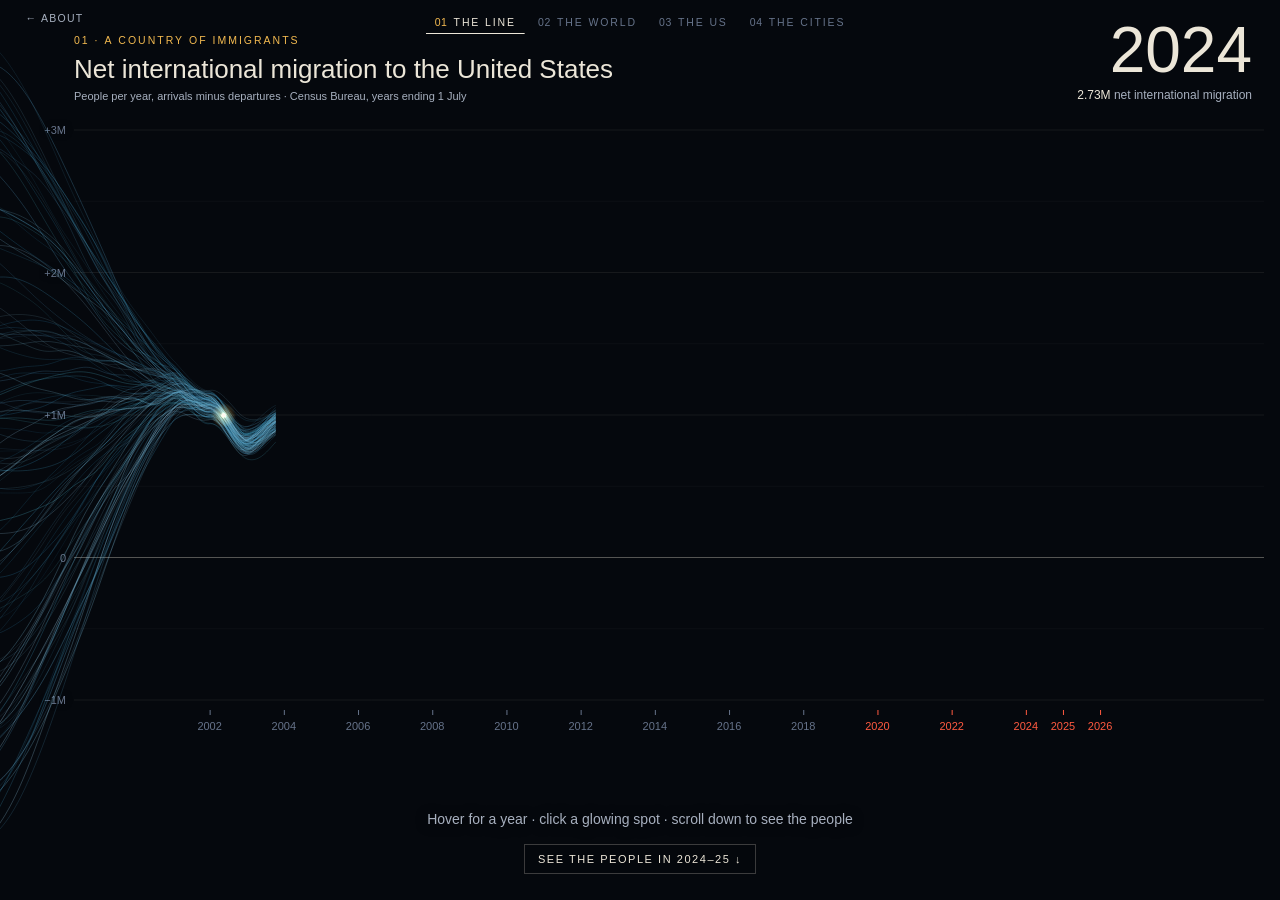
==== artifact.html @ 23a63b81 "Artifact: the US map zooms with the camera into and out of the cities Co-Authored-By: Claude Opus 5." ====
<!doctype html>
<html lang="en"><head><meta charset="utf-8"><meta name="viewport" content="width=device-width,initial-scale=1,viewport-fit=cover">
<title>Who Are We, at 250</title>
<style>
/* One film, then a world to explore. The census line grows in a fixed frame; its last two years become people; they land in their counties;
   visas carry them back to where they came from. One tone throughout: Boston at night. */
:root{color-scheme:dark;--bg:#05080d;--ink:#ece6d8;--ink2:#a7b0bf;--ink3:#66738a;--gold:#f2b950;--red:#ff5a40;--rule:#1c2533;--blue:#3d8fb3}
[hidden]{display:none!important}
html,body{margin:0;height:100%;background:var(--bg);color:var(--ink);overflow:hidden;font-family:'Century Gothic', CenturyGothic, AppleGothic, 'URW Gothic', sans-serif}
canvas{position:fixed;inset:0;width:100%;height:100%;display:block}
#gl{z-index:0}#ov{z-index:1;touch-action:none}#ln{z-index:2}#fx{z-index:3;pointer-events:none}
#gl,#ov{transition:opacity 1.2s}#ln{transition:opacity .9s}
.ui{position:fixed;z-index:5}
#nav{left:50%;transform:translateX(-50%);top:calc(10px + env(safe-area-inset-top,0px));display:flex;gap:4px}
#nav button{white-space:nowrap;font:500 10.5px 'Century Gothic', CenturyGothic, AppleGothic, 'URW Gothic', sans-serif;letter-spacing:.18em;text-transform:uppercase;padding:6px 9px;border:0;background:none;color:var(--ink3);cursor:pointer}
#cityw{position:fixed;inset:0;z-index:4;background:var(--bg)}#cityw iframe{position:absolute;inset:0;width:100%;height:100%;border:0;visibility:hidden;background:var(--bg)}#cityw iframe.on{visibility:visible}
#citysw{left:50%;transform:translateX(-50%);top:calc(42px + env(safe-area-inset-top,0px));display:flex;gap:2px;border:1px solid var(--rule);background:rgba(5,8,13,.7)}
#citysw button{white-space:nowrap;font:12px 'Century Gothic', CenturyGothic, AppleGothic, 'URW Gothic', sans-serif;padding:5px 14px;border:0;background:none;color:var(--ink3);cursor:pointer}#citysw button[aria-pressed=true]{color:var(--bg);background:var(--ink)}
#citysw button:focus-visible{outline:2px solid var(--ink);outline-offset:2px}
#nav button i{font-style:normal;color:var(--ink3);margin-right:6px;letter-spacing:.06em}#nav button[aria-current=step] i{color:var(--gold)}
#nav button[aria-current=step]{color:var(--ink);box-shadow:inset 0 -1px 0 var(--ink)}
#ctrl{left:28px;bottom:calc(22px + env(safe-area-inset-bottom,0px));display:flex;gap:8px}
button.b{font:500 11px 'Century Gothic', CenturyGothic, AppleGothic, 'URW Gothic', sans-serif;letter-spacing:.14em;text-transform:uppercase;padding:8px 13px;border:1px solid rgba(236,230,216,.24);background:rgba(5,8,13,.72);color:var(--ink);cursor:pointer}
button.b:focus-visible,#nav button:focus-visible,#years button:focus-visible{outline:2px solid var(--ink);outline-offset:2px}
#cap{left:50%;transform:translateX(-50%);bottom:calc(70px + env(safe-area-inset-bottom,0px));width:min(760px,calc(100% - 40px));text-align:center;font:400 14px/1.6 'Century Gothic', CenturyGothic, AppleGothic, 'URW Gothic', sans-serif;color:var(--ink2);transition:opacity .6s;pointer-events:none;text-shadow:0 1px 12px rgba(5,8,13,.95)}
#cap b{color:var(--ink);font-weight:500}
#note{left:50%;top:15%;transform:translateX(-50%);width:min(820px,calc(100% - 40px));text-align:center;font:400 italic clamp(26px,3.4vw,44px)/1.15 'Century Gothic', CenturyGothic, AppleGothic, 'URW Gothic', sans-serif;color:var(--gold);transition:opacity .9s;pointer-events:none;text-shadow:0 2px 20px rgba(5,8,13,.95)}
#head{left:28px;top:calc(66px + env(safe-area-inset-top,0px));max-width:440px;transition:opacity .6s;pointer-events:none}
#head .kick{font:500 10.5px 'Century Gothic', CenturyGothic, AppleGothic, 'URW Gothic', sans-serif;letter-spacing:.18em;text-transform:uppercase;color:var(--gold);margin-bottom:8px}
#head h1{font:400 28px/1.05 'Century Gothic', CenturyGothic, AppleGothic, 'URW Gothic', sans-serif;margin:0;letter-spacing:-.01em}
#head p{font:300 14px/1.5 'Century Gothic', CenturyGothic, AppleGothic, 'URW Gothic', sans-serif;color:var(--ink2);margin:6px 0 0}
#yrbox{right:28px;top:calc(18px + env(safe-area-inset-top,0px));text-align:right;pointer-events:none}
#yrbox .y{font:400 64px/1 'Century Gothic', CenturyGothic, AppleGothic, 'URW Gothic', sans-serif}
#yrbox .t{font:12px/1.6 'Century Gothic', CenturyGothic, AppleGothic, 'URW Gothic', sans-serif;color:var(--ink2);margin-top:4px}#yrbox .t b{color:var(--ink);font-weight:500}
#legend{left:0;right:0;bottom:calc(78px + env(safe-area-inset-bottom,0px));display:flex;flex-direction:column;align-items:center;gap:6px;pointer-events:none}
#legend .it{pointer-events:auto;cursor:pointer;background:none;border:0;color:inherit;padding:2px 4px}#legend .it.off{opacity:.28}#legend .it:focus-visible{outline:2px solid var(--ink);outline-offset:2px}#legend .it em{font:10.5px 'Century Gothic', CenturyGothic, AppleGothic, 'URW Gothic', sans-serif;color:var(--ink3);font-style:normal}
#legend h3{font:600 12px 'Century Gothic', CenturyGothic, AppleGothic, 'URW Gothic', sans-serif;letter-spacing:.14em;margin:0}
#legend .row{display:flex;gap:26px;align-items:flex-end;flex-wrap:wrap;justify-content:center}
#legend .it{display:flex;flex-direction:column;align-items:center;gap:4px;font:500 12.5px 'Century Gothic', CenturyGothic, AppleGothic, 'URW Gothic', sans-serif}
#legend canvas{position:static;width:52px;height:30px}
#legend.side{left:auto;right:26px;top:50%;bottom:auto;transform:translateY(-50%);width:auto;min-width:150px;align-items:stretch;gap:0;background:none;border:0;padding:0;pointer-events:auto;text-shadow:0 1px 8px rgba(5,8,13,.95);opacity:.72;transition:opacity .3s}
#legend.side:hover,#legend.side:focus-within{opacity:1}
#legend.side .it{flex-direction:row;align-items:center;gap:7px;padding:2px 0;font:11px 'Century Gothic', CenturyGothic, AppleGothic, 'URW Gothic', sans-serif;letter-spacing:.02em;text-align:left;white-space:nowrap;transition:opacity .2s}
#legend.side .it svg{flex:0 0 auto;width:18px}#legend.side .it i{width:5px;height:5px;border-radius:50%;flex:0 0 auto;margin:0 6.5px}
#legend.side .it em{font:10px 'Century Gothic', CenturyGothic, AppleGothic, 'URW Gothic', sans-serif;font-style:normal;color:var(--ink3);margin-left:1px}#legend.side .it.off{opacity:.28}#legend.side .it.off span{text-decoration:line-through;text-decoration-color:rgba(236,230,216,.4)}
#legend.side:hover .it:not(.hl){opacity:.45}#legend.side:hover .it.off:not(.hl){opacity:.2}
body.vcity #legend.side{opacity:.9}body.vcity #legend.side::before{content:"";position:absolute;inset:-26px -30px -26px -34px;z-index:-1;background:radial-gradient(closest-side,rgba(5,8,13,.82),rgba(5,8,13,.55) 60%,transparent);pointer-events:none}
#legend.side .u{display:flex;align-items:center;gap:7px;font:10px/1.4 'Century Gothic', CenturyGothic, AppleGothic, 'URW Gothic', sans-serif;color:var(--ink3);margin-top:6px;padding-top:6px;border-top:1px solid rgba(236,230,216,.1)}#legend.side .u i{width:2.5px;height:2.5px;border-radius:50%;background:var(--ink2);margin:0 7.75px;flex:0 0 auto}
#split{position:fixed;top:0;bottom:0;left:50%;width:0;z-index:4;pointer-events:none}
#split .sln{position:absolute;top:0;bottom:0;left:-.5px;width:1px;background:linear-gradient(transparent,rgba(236,230,216,.7) 60px,rgba(236,230,216,.7) calc(100% - 60px),transparent)}
#split .grip{position:absolute;top:calc(100% - 96px - env(safe-area-inset-bottom,0px));left:-90px;width:180px;height:24px;margin-top:0;border:0;background:none;color:var(--ink);cursor:ew-resize;pointer-events:auto;display:flex;align-items:center;text-shadow:0 1px 8px rgba(5,8,13,.95),0 0 3px rgba(5,8,13,.9);justify-content:center;gap:0;font:15px 'Century Gothic', CenturyGothic, AppleGothic, 'URW Gothic', sans-serif;touch-action:none;padding:0}
#split .grip:focus-visible{outline:2px solid var(--ink);outline-offset:3px}
#split .shit{position:absolute;top:0;bottom:0;left:-11px;width:22px;pointer-events:auto;cursor:ew-resize;touch-action:none}
#split .grip span{flex:1 1 0;min-width:0;white-space:nowrap;font:500 9.5px 'Century Gothic', CenturyGothic, AppleGothic, 'URW Gothic', sans-serif;letter-spacing:.14em;text-transform:uppercase}#split .grip .a{text-align:right;padding-right:7px}#split .grip .b{text-align:left;padding-left:7px;color:#ff7a62}#split .grip i{width:5px;height:5px;border-radius:50%;background:var(--ink);flex:0 0 auto}
#legend.side .wo{display:flex;gap:4px;margin-top:10px;pointer-events:auto}#legend .b2{font:10.5px 'Century Gothic', CenturyGothic, AppleGothic, 'URW Gothic', sans-serif;letter-spacing:.06em;padding:5px 9px;border:1px solid rgba(236,230,216,.3);background:rgba(5,8,13,.6);color:var(--ink);cursor:pointer;pointer-events:auto}#legend .b2.on{background:var(--ink);color:var(--bg)}#legend .b2.on[data-w="1"]{background:#ff5a40;border-color:#ff5a40}#legend .b2.back{margin-top:0;border:0;background:none;color:var(--ink2);padding:4px 12px 4px 0;text-align:left}#legend .b2.back:hover{color:var(--ink)}
#tip.nm{min-width:0;padding:4px 9px}#tip.nm b{font-size:13px;margin:0}
#selc{left:28px;top:calc(176px + env(safe-area-inset-top,0px));width:284px;background:radial-gradient(closest-side,rgba(5,8,13,.86),rgba(5,8,13,.72) 75%,rgba(5,8,13,.4));border:0;padding:14px 16px;text-shadow:0 1px 6px rgba(5,8,13,.9);font:12px/1.5 'Century Gothic', CenturyGothic, AppleGothic, 'URW Gothic', sans-serif}
#selc b{display:block;font:400 22px/1.1 'Century Gothic', CenturyGothic, AppleGothic, 'URW Gothic', sans-serif;margin:0 26px 8px 0}
#selc .r{display:flex;justify-content:space-between;gap:14px;font-size:11.5px;color:var(--ink2)}#selc .r i{display:inline-block;width:7px;height:7px;border-radius:50%;margin-right:7px}#selc .r.off{opacity:.3}
#selc .x{position:absolute;right:6px;top:8px;width:26px;height:26px;border:0;background:none;color:var(--ink2);cursor:pointer;font-size:13px}#selc .x:hover{color:var(--ink)}
#selc small{display:block;color:var(--ink3);font-size:10.5px;margin-top:5px}#selc .r span:first-child{padding-right:6px}
#selc .go{display:block;margin-top:10px;width:100%;text-align:left;font:12px 'Century Gothic', CenturyGothic, AppleGothic, 'URW Gothic', sans-serif;color:var(--ink);background:none;border:1px solid rgba(236,230,216,.3);padding:7px 10px;cursor:pointer}#selc .go:hover{border-color:var(--ink)}
#legend small{font:10.5px 'Century Gothic', CenturyGothic, AppleGothic, 'URW Gothic', sans-serif;color:var(--ink3)}
#years{left:28px;right:28px;bottom:calc(16px + env(safe-area-inset-bottom,0px));display:flex;align-items:center;gap:10px}
#years .sl{flex:1;position:relative;padding:0 2px}
#yrng{width:100%;-webkit-appearance:none;appearance:none;background:transparent;height:20px;margin:0;cursor:pointer;display:block}
#yrng::-webkit-slider-runnable-track{height:1px;background:rgba(236,230,216,.32)}#yrng::-moz-range-track{height:1px;background:rgba(236,230,216,.32)}
#yrng::-webkit-slider-thumb{-webkit-appearance:none;width:7px;height:7px;border-radius:50%;background:var(--ink);margin-top:-3px;box-shadow:none}#yrng::-moz-range-thumb{width:7px;height:7px;border-radius:50%;background:var(--ink);border:0}
#evc::-webkit-scrollbar,#evc ::-webkit-scrollbar{width:9px;height:9px;background:transparent}#evc::-webkit-scrollbar-track,#evc ::-webkit-scrollbar-track,#evc::-webkit-scrollbar-corner,#evc ::-webkit-scrollbar-corner{background:transparent}
#evc::-webkit-scrollbar-thumb,#evc ::-webkit-scrollbar-thumb{background:radial-gradient(circle,#ece6d8 0 2.4px,transparent 2.9px) center/9px 9px no-repeat;border:0}#evc::-webkit-scrollbar-button,#evc ::-webkit-scrollbar-button{display:none}
@supports not selector(::-webkit-scrollbar){#evc,#evc *{scrollbar-width:thin;scrollbar-color:rgba(236,230,216,.7) transparent}}
#yrng:focus-visible{outline:2px solid var(--ink);outline-offset:4px}
#years .tk{display:flex;justify-content:space-between;padding:0 6px;font:10.5px 'Century Gothic', CenturyGothic, AppleGothic, 'URW Gothic', sans-serif;color:var(--ink3)}#years .tk span{width:0;display:flex;justify-content:center;white-space:nowrap}#years .tk span.on{color:var(--ink)}
#years button{flex:1;font:11px 'Century Gothic', CenturyGothic, AppleGothic, 'URW Gothic', sans-serif;color:var(--ink3);background:none;border:0;padding:5px 0;cursor:pointer}
#years button[aria-pressed=true]{color:var(--ink)}
#years button.play{flex:0 0 auto;padding:5px 12px 5px 0;color:var(--ink);letter-spacing:.12em}
#hint{left:50%;transform:translateX(-50%);top:calc(46px + env(safe-area-inset-top,0px));font:13px 'Century Gothic', CenturyGothic, AppleGothic, 'URW Gothic', sans-serif;color:var(--ink2);background:rgba(5,8,13,.7);padding:6px 14px;border:1px solid var(--rule);cursor:pointer;transition:opacity .6s}
#back{left:28px;top:calc(18px + env(safe-area-inset-top,0px))}
#dive{left:50%;transform:translateX(-50%);bottom:calc(26px + env(safe-area-inset-bottom,0px));display:flex;gap:8px}
#tip{position:fixed;z-index:6;pointer-events:none;background:rgba(5,8,13,.94);border:1px solid var(--rule);padding:10px 12px;font:12px/1.5 'Century Gothic', CenturyGothic, AppleGothic, 'URW Gothic', sans-serif;min-width:180px}
#tip b{font:400 18px 'Century Gothic', CenturyGothic, AppleGothic, 'URW Gothic', sans-serif;display:block;margin-bottom:4px}
#tip .r{display:flex;justify-content:space-between;gap:14px;font:11px 'Century Gothic', CenturyGothic, AppleGothic, 'URW Gothic', sans-serif;color:var(--ink2)}#tip .r i{display:inline-block;width:8px;height:8px;margin-right:6px}
#evc{position:fixed;inset:0;z-index:7;display:flex;align-items:center;justify-content:center;background:rgba(5,8,13,.84);opacity:0;transition:opacity .35s;padding:40px 24px;box-sizing:border-box;overflow:auto}
#evc.on{opacity:1}
#evc .card{display:grid;grid-template-columns:256px minmax(0,440px);gap:36px;align-items:start;max-width:780px;margin:auto}#evc .card.np{grid-template-columns:minmax(0,520px)}
#evc figure{margin:0}#evc figure img{display:block;width:256px;height:336px;object-fit:cover;background:#0c121c}
#evc figcaption{font:10.5px/1.55 'Century Gothic', CenturyGothic, AppleGothic, 'URW Gothic', sans-serif;color:var(--ink3);margin-top:8px}#evc figcaption a{color:var(--ink3);text-decoration:underline;text-underline-offset:2px}
#evc .close{position:fixed;right:18px;top:14px;font:500 10.5px 'Century Gothic', CenturyGothic, AppleGothic, 'URW Gothic', sans-serif;letter-spacing:.16em;color:var(--ink2);background:none;border:0;padding:6px 4px;cursor:pointer}
#evc .when{font:500 10.5px 'Century Gothic', CenturyGothic, AppleGothic, 'URW Gothic', sans-serif;letter-spacing:.16em;text-transform:uppercase;color:var(--gold)}
#evc h2{font:400 38px/1.05 'Century Gothic', CenturyGothic, AppleGothic, 'URW Gothic', sans-serif;margin:10px 0 6px;letter-spacing:-.01em}
#evc .sub{font:300 14px/1.4 'Century Gothic', CenturyGothic, AppleGothic, 'URW Gothic', sans-serif;color:var(--ink2);margin:0 0 16px}
#evc blockquote{margin:0 0 10px;padding-left:14px;border-left:2px solid var(--gold);font:300 15px/1.55 'Century Gothic', CenturyGothic, AppleGothic, 'URW Gothic', sans-serif;color:#e4ded0;max-height:calc(1.55em*8);overflow:auto}
#evc blockquote.more{-webkit-mask-image:linear-gradient(#000 calc(100% - 2.6em),transparent);mask-image:linear-gradient(#000 calc(100% - 2.6em),transparent)}
#evc .mini canvas{-webkit-mask-image:radial-gradient(closest-side,#000 82%,transparent);mask-image:radial-gradient(closest-side,#000 82%,transparent)}
#evc figure img.diagram{object-fit:contain;background:#0b1118}
#evc .what{font:300 14px/1.5 'Century Gothic', CenturyGothic, AppleGothic, 'URW Gothic', sans-serif;color:#d9d3c6;margin:0 0 10px}
#evc small{display:block;font:10.5px/1.5 'Century Gothic', CenturyGothic, AppleGothic, 'URW Gothic', sans-serif;color:var(--ink3)}#evc small a{color:var(--ink2)}
#evc .nums{display:flex;gap:18px;align-items:flex-end;margin-top:18px;padding-top:14px;border-top:1px solid var(--rule)}
#evc .m{display:flex;gap:16px;flex-wrap:wrap}#evc .m div{font:10.5px 'Century Gothic', CenturyGothic, AppleGothic, 'URW Gothic', sans-serif;color:var(--ink3)}#evc .m b{display:block;font:400 22px 'Century Gothic', CenturyGothic, AppleGothic, 'URW Gothic', sans-serif;color:var(--ink);margin-top:3px}#evc .m b.dn{color:#ff5a40}
#evc .lab{font:10.5px 'Century Gothic', CenturyGothic, AppleGothic, 'URW Gothic', sans-serif;color:var(--ink3);margin-top:6px}
#evc .mini{margin-left:auto;flex:0 0 auto;text-align:right}#evc .mini canvas{display:block;position:static;width:132px;height:84px}#evc .mini span{display:block;font:9.5px 'Century Gothic', CenturyGothic, AppleGothic, 'URW Gothic', sans-serif;color:var(--ink3);margin-top:3px}
@media (max-width:760px){#split .grip{top:58%}body.sel #head{display:none}#evc{background:rgba(5,8,13,.95)}}
@media (max-width:760px){#legend.side{left:auto;right:12px;width:auto;top:auto;transform:none;bottom:calc(58px + env(safe-area-inset-bottom,0px))}#legend.side{opacity:.85}#legend.side .it{font-size:10.5px;padding:1px 0}#legend.side .it{padding:5px 0}#legend .b2{min-height:30px}#legend.side .dots{grid-template-columns:auto;margin-top:2px}#legend.side .it i{margin:0 7px 0 7px}#legend .b2{padding:4px 7px;font-size:10px}body.sel #yrbox{display:none}#selc{top:calc(76px + env(safe-area-inset-top,0px));left:12px;right:12px;width:auto;padding:10px 12px}#selc b{font-size:18px;margin-bottom:6px}#selc .rows{display:block}#selc .rows .r:first-child{grid-column:1/-1}#selc .rows.st{display:block}}
@media (max-width:760px){#nav button{letter-spacing:.08em;padding:6px 6px}#nav button i{display:none}body.vline #yrbox{display:none}body.vline #back{top:auto;bottom:calc(20px + env(safe-area-inset-bottom,0px))}#head{display:block;left:12px;top:calc(44px + env(safe-area-inset-top,0px));max-width:52%}#head p{display:none}#head .kick{font-size:9px;margin-bottom:3px}#hint{font-size:11.5px;padding:5px 10px;top:calc(40px + env(safe-area-inset-top,0px));white-space:nowrap}#yrbox{top:calc(76px + env(safe-area-inset-top,0px))}#yrbox .t{font-size:10.5px}#back{top:calc(76px + env(safe-area-inset-top,0px));padding:6px 9px;font-size:10px}#legend canvas{display:none}#legend .it{font-size:11px}#legend .row{gap:4px 10px;padding:0 12px}#legend small{padding:0 16px;text-align:center}#years{left:12px;right:12px}#years button{font-size:10px}#cap{font-size:12px}#evc{align-items:flex-start;padding:56px 16px 24px}#evc .card{grid-template-columns:1fr;gap:18px}#evc figure img{width:100%;height:190px}#evc h2{font-size:28px}#evc blockquote{font-size:13.5px;max-height:none}#evc .nums{flex-wrap:wrap}#evc h2{font-size:24px}#evc p{font-size:14px}#evc blockquote{max-height:none}#evc blockquote.more{-webkit-mask-image:none;mask-image:none}#yrbox .y{font-size:40px}#head h1{font-size:15px}#legend .row{gap:12px}}
</style></head><body>
<canvas id="gl" aria-hidden="true"></canvas>
<canvas id="ov" aria-label="A globe of visas issued by the United States: one dot is 50 visas, coloured by type, gathered in each country; hairline arcs show where they fly; red marks removals"></canvas>
<canvas id="ln" aria-label="Net international migration to the United States, years ending 1 July 2011–2025, and the published projections for 2026, drawn as a bundle of hairlines"></canvas>
<canvas id="fx" aria-hidden="true"></canvas>
<nav class="ui" id="nav" aria-label="Views"><button type="button" data-c="line"><i>01</i>The line</button><button type="button" data-c="world"><i>02</i>The world</button><button type="button" data-c="us"><i>03</i>The US</button><button type="button" data-c="city"><i>04</i>The cities</button></nav>
<div class="ui" id="head" hidden><div class="kick" id="hkick"></div><h1 id="htitle">Who comes</h1><p id="hsub">Visas issued by the United States, by country and type</p></div>
<div class="ui" id="yrbox" hidden><div class="y" id="yr"></div><div class="t" id="tot"></div></div>
<div id="split" hidden><div class="sln"></div><div class="shit" id="shit"></div><button type="button" class="grip" id="grip" aria-label="Drag to compare with and without people from abroad"><span class="a">with</span><i></i><span class="b">without</span></button></div>
<div class="ui" id="legend" hidden></div>
<div class="ui" id="selc" hidden role="region" aria-label="Selected country"></div>
<div class="ui" id="years" role="group" aria-label="Year" hidden></div>
<button type="button" class="ui" id="hint" hidden>Click the United States to see where immigrants land</button>
<button type="button" class="ui b" id="back" hidden>↺ Play the film</button>
<div class="ui" id="dive" hidden><button type="button" class="b" id="divb">See the people in 2024–25 ↓</button><button type="button" class="b" id="land" hidden>Where they land →</button></div>
<div class="ui" id="cap" aria-live="polite"></div>
<div class="ui" id="note" aria-live="polite"></div>
<div class="ui" id="ctrl" hidden><button type="button" class="b" id="pp">Pause</button><button type="button" class="b" id="next">Next →</button></div>
<div id="tip" hidden></div>
<div class="ui" id="evc" hidden role="dialog" aria-label="Event"></div>
<script>
/* built by artifact/build_data.py; sources at the top of that file */
window.D = {"years":["2011","2012","2013","2014","2015","2016","2017","2018","2019","2020","2021","2022","2023","2024","2025"],"nim":[795295,858736,849728,945635,1060115,1065017,948392,719871,568639,19892,376026,1672112,2264137,2734468,1262202],"counties":[[-86.646,32.532,[16,0,19,19,23,7,-3,2,-14,0,15,41,102,135,66]],[-87.746,30.659,[192,273,240,141,165,211,104,118,63,13,104,592,904,1228,404]],[-85.405,31.87,[-5,-11,-8,5,13,13,9,8,6,0,0,46,32,124,66]],[-87.127,33.016,[12,19,20,14,14,11,7,8,7,0,1,4,6,39,23]],[-86.566,33.977,[-8,8,49,43,15,32,0,4,-4,1,9,27,33,87,-12]],[-85.717,32.102,[19,8,18,6,1,8,10,14,1,0,1,15,15,22,7]],[-86.682,31.752,[2,6,8,22,28,44,23,21,19,0,5,11,6,33,14]],[-85.828,33.771,[39,81,68,84,77,98,31,50,-1,0,12,51,79,155,37]],[-85.394,32.916,[28,34,29,32,21,18,18,19,16,2,22,155,237,294,49]],[-85.654,34.07,[0,8,10,0,0,3,2,2,2,0,7,14,36,42,26]],[-86.727,32.854,[27,-6,11,20,32,45,14,30,6,1,20,73,117,245,137]],[-88.249,31.991,[-1,0,-1,-2,-1,-6,-5,-5,-5,0,1,2,5,-2,-3]],[-87.819,31.686,[3,6,6,-1,-2,-1,-1,-1,-1,0,0,3,0,8,3]],[-85.864,33.27,[3,-1,0,-1,-3,-1,-1,-1,-1,0,-1,-3,4,1,-2]],[-85.516,33.672,[0,-1,-4,-4,-6,-3,-2,-2,-3,0,0,1,11,6,-5]],[-85.99,31.402,[86,222,117,61,96,119,93,86,54,1,26,136,184,348,84]],[-87.801,34.703,[31,13,10,9,59,86,50,53,47,2,10,61,60,227,124]],[-86.989,31.431,[0,0,2,0,2,1,0,1,0,0,0,1,5,17,4]],[-86.243,32.931,[0,-3,4,4,13,14,12,13,10,0,-1,-1,-1,-3,-3]],[-86.449,31.244,[7,0,0,0,-2,-4,-2,-2,-2,0,1,3,6,52,0]],[-86.32,31.73,[15,15,2,-1,3,10,8,7,2,1,6,27,15,44,34]],[-86.869,34.132,[29,22,37,42,41,41,9,14,2,0,-6,38,53,165,48]],[-85.609,31.431,[68,178,111,68,123,160,29,15,3,0,12,51,59,117,13]],[-87.114,32.334,[-5,1,-4,-2,4,15,12,11,11,1,10,52,70,118,81]],[-85.804,34.461,[86,59,68,38,33,88,66,85,34,4,35,168,171,534,210]],[-86.143,32.597,[43,72,81,40,50,49,26,25,24,0,16,49,60,122,13]],[-87.168,31.122,[4,-3,7,2,3,4,3,6,-1,0,0,4,14,12,-9]],[-86.034,34.048,[38,25,4,26,51,82,41,48,36,0,19,112,123,262,72]],[-87.764,33.716,[-3,-1,0,4,6,6,4,3,1,0,0,0,-2,-3,-4]],[-87.843,34.442,[68,91,114,52,34,100,82,97,66,1,33,109,176,437,141]],[-85.821,31.092,[-10,-7,-2,-3,-4,-4,-4,-4,-4,0,6,30,33,129,42]],[-87.964,32.844,[0,0,0,0,1,1,1,1,1,0,0,0,0,0,-1]],[-87.623,32.753,[9,-1,-1,-2,-3,0,2,2,2,0,1,1,0,0,0]],[-85.24,31.517,[17,0,8,1,2,1,-2,0,-2,0,0,0,0,60,27]],[-85.296,31.158,[43,55,42,35,35,50,28,32,15,0,21,167,203,421,132]],[-85.98,34.764,[35,72,53,14,2,-4,-6,-6,-9,0,12,43,55,73,28]],[-86.897,33.553,[830,726,807,570,720,844,446,502,337,23,266,1318,2132,4231,1802]],[-88.087,33.787,[2,1,4,0,1,-1,0,0,0,0,0,-1,0,0,-2]],[-87.651,34.904,[49,54,25,31,57,106,55,60,40,1,32,66,90,143,53]],[-87.322,34.53,[3,2,-1,-2,-1,-5,-6,-6,-7,0,0,0,21,25,3]],[-85.353,32.604,[521,868,652,513,538,596,392,393,299,20,183,775,1084,1673,844]],[-86.981,34.81,[83,66,76,50,44,85,35,40,15,2,19,179,269,353,65]],[-86.651,32.148,[3,0,0,-1,-1,-1,0,0,0,0,0,9,1,5,1]],[-85.693,32.387,[-8,9,9,11,6,4,4,2,2,0,1,36,19,44,26]],[-86.551,34.764,[553,681,504,449,577,647,398,483,178,9,213,1084,1477,2398,1153]],[-87.791,32.248,[13,18,16,3,5,13,8,8,3,0,0,21,21,55,28]],[-87.882,34.138,[13,18,10,1,6,15,13,14,11,0,12,4,11,42,12]],[-86.322,34.31,[170,150,110,20,63,112,69,89,26,4,46,399,543,974,267]],[-88.197,30.685,[646,709,620,501,613,591,377,413,242,11,125,505,572,944,320]],[-87.383,31.58,[-3,-1,-1,-1,-1,0,0,0,0,0,0,1,3,9,4]],[-86.204,32.203,[390,641,492,389,494,634,361,344,291,9,130,632,1202,1784,864]],[-86.846,34.454,[139,85,20,83,118,226,54,91,17,1,18,165,479,725,232]],[-87.294,32.639,[2,7,0,2,5,0,-1,0,-1,0,0,1,9,17,15]],[-88.097,33.297,[-1,0,5,6,11,28,12,18,3,0,3,16,7,44,7]],[-85.942,31.799,[100,131,115,125,106,173,107,103,95,2,26,78,69,155,93]],[-85.464,33.296,[-4,-7,-4,-8,-4,-2,-2,-1,-3,0,1,13,18,29,2]],[-85.187,32.29,[2,123,65,40,61,-2,-7,-16,-29,12,6,43,44,131,26]],[-86.311,33.719,[46,47,41,23,43,47,50,50,47,0,8,23,30,64,11]],[-86.661,33.267,[339,226,253,164,181,368,204,235,135,8,137,422,754,1081,464]],[-88.2,32.597,[21,42,44,31,50,40,34,33,29,0,6,22,7,12,2]],[-86.176,33.369,[34,41,43,33,50,44,52,71,18,0,15,33,47,126,41]],[-85.8,32.863,[13,12,3,-6,-2,1,-5,-2,-7,0,4,32,63,72,22]],[-87.523,33.29,[273,331,417,320,403,421,224,246,165,4,129,359,639,1176,663]],[-87.301,33.792,[27,42,33,18,7,18,5,7,-1,1,18,53,98,166,65]],[-88.212,31.409,[20,26,17,23,17,4,3,2,2,0,1,0,1,0,-1]],[-87.305,31.99,[0,0,0,0,0,0,7,7,6,0,4,2,0,28,5]],[-87.365,34.155,[-2,0,1,5,2,1,-1,0,-1,0,8,18,40,47,13]],[-109.49,35.385,[31,52,90,78,73,50,41,33,32,0,23,56,97,99,88]],[-109.775,31.84,[302,532,364,309,488,224,128,65,115,8,122,229,311,240,68]],[-111.774,35.83,[159,180,282,328,161,267,148,75,101,-4,99,299,348,582,326]],[-110.812,33.79,[27,32,31,39,34,28,19,9,14,1,9,-3,6,38,-23]],[-109.878,32.932,[4,14,45,61,91,49,44,35,51,0,-1,0,55,54,33]],[-109.242,33.239,[26,17,21,22,19,11,12,10,10,0,6,31,34,41,31]],[-114.039,33.728,[50,38,49,81,119,88,76,58,80,1,12,79,111,120,70]],[-112.499,33.345,[11929,10444,12495,14856,12903,14692,9690,5844,7754,134,5515,19134,28220,42778,22132]],[-113.75,35.718,[5,-90,-53,-72,-80,7,-54,-106,-68,2,33,123,148,195,-79]],[-110.321,35.391,[42,43,69,97,86,89,66,54,75,0,11,41,84,164,96]],[-111.784,32.128,[2537,2511,2919,3334,3245,3136,2205,1391,2008,64,1162,3393,4746,5716,3239]],[-111.366,32.919,[1193,1125,1295,1407,1156,883,558,332,506,14,340,1760,2591,3982,1158]],[-110.845,31.526,[68,-2,32,126,269,125,98,71,182,4,164,333,376,455,167]],[-112.577,34.631,[231,110,87,77,59,113,50,-5,38,1,74,185,367,518,75]],[-113.911,32.774,[500,667,854,1124,1518,932,581,314,720,24,447,1016,2253,5761,838]],[-91.377,34.29,[25,20,9,-1,-2,3,4,5,4,0,1,4,5,7,-3]],[-91.772,33.191,[2,-5,-5,-2,-5,-3,-4,-5,-4,0,-1,-2,0,10,4]],[-92.33,36.28,[2,-10,1,20,19,18,-4,-5,-5,0,-1,-4,-4,-3,-26]],[-94.256,36.338,[841,970,566,809,715,874,606,287,370,34,329,1508,1343,2906,1591]],[-93.079,36.304,[0,3,-9,4,2,10,0,-6,-7,0,4,-3,9,13,-4]],[-92.169,33.467,[0,-4,1,-5,-1,-2,-1,-4,-4,0,-1,3,41,8,-9]],[-92.514,33.56,[0,0,0,0,0,0,0,0,-1,0,0,0,-1,0,0]],[-93.541,36.337,[18,29,38,55,36,65,54,34,39,0,41,72,33,102,4]],[-91.297,33.267,[19,19,12,19,9,-1,-1,-1,-1,0,0,-1,-1,-2,-6]],[-93.176,34.053,[23,13,18,15,17,32,23,9,27,0,4,8,-6,-2,-12]],[-90.419,36.367,[0,-1,-2,-1,0,-1,0,0,0,0,0,-2,3,6,3]],[-92.009,35.594,[-5,-2,-5,-2,5,-2,-4,-4,-4,0,-1,-3,-3,15,1]],[-92.189,33.893,[1,0,0,2,1,2,0,-1,-1,0,0,1,1,3,3]],[-93.233,33.223,[43,51,34,40,27,10,6,5,5,0,6,27,16,14,2]],[-92.689,35.266,[10,2,2,1,3,1,9,3,14,0,11,28,17,16,1]],[-90.631,35.828,[162,173,119,168,179,220,144,66,95,4,35,85,64,382,167]],[-94.236,35.583,[-9,37,54,76,92,51,36,25,13,2,63,174,82,139,90]],[-90.305,35.198,[9,9,-5,11,13,25,14,5,7,0,11,41,42,93,19]],[-90.764,35.286,[0,0,0,0,6,8,6,4,4,0,3,30,38,155,142]],[-92.654,33.968,[9,3,5,1,2,-4,-2,-3,-2,0,-1,-1,-3,-1,-2]],[-91.244,33.829,[1,4,25,6,18,12,17,8,22,1,12,9,-2,1,-7]],[-91.723,33.587,[25,9,12,1,-2,-2,-1,-1,-1,0,-1,13,15,32,13]],[-92.337,35.147,[113,160,70,126,139,197,157,82,117,3,76,212,261,331,116]],[-93.888,35.509,[3,5,5,3,4,11,13,16,2,0,1,0,-1,-2,-10]],[-91.819,36.381,[-1,-2,-1,6,11,12,7,3,4,1,3,-1,-2,-1,-3]],[-93.147,34.579,[13,-6,11,9,58,51,17,-13,13,2,40,121,99,219,52]],[-92.423,34.286,[24,5,1,1,-2,-4,-3,-3,-3,0,2,7,2,16,4]],[-90.566,36.121,[14,33,21,17,3,-7,-9,-11,-11,0,-3,12,23,22,-1]],[-93.664,33.736,[-15,-17,-3,-14,0,-7,-4,-10,1,0,2,19,46,73,14]],[-92.944,34.315,[7,3,16,3,6,8,8,4,12,0,4,-1,-3,15,-11]],[-93.991,34.083,[12,7,21,6,5,0,-1,-6,5,0,2,19,14,43,10]],[-91.56,35.737,[79,18,40,2,13,9,11,-1,15,0,2,51,83,33,-1]],[-91.914,36.095,[6,14,7,12,8,3,1,0,1,0,-1,-2,-3,-2,-8]],[-91.223,35.596,[0,4,3,2,-1,-2,-2,-2,-2,0,0,7,7,11,10]],[-91.93,34.277,[19,29,24,25,39,60,41,22,35,2,24,95,56,135,56]],[-93.466,35.573,[63,43,35,19,30,21,15,-3,19,0,11,28,29,85,28]],[-93.612,33.241,[4,0,5,6,3,5,7,3,14,0,7,29,0,0,0]],[-91.101,36.041,[5,1,3,3,5,6,2,-1,0,0,3,9,5,6,4]],[-90.78,34.78,[0,1,1,0,0,3,6,1,14,1,6,11,0,1,-1]],[-91.742,33.956,[3,-2,-3,-7,8,4,9,0,25,0,2,2,-1,-2,-5]],[-94.236,33.702,[-2,-2,-4,-3,-2,-2,-4,-4,-4,0,0,-2,1,-1,-1]],[-93.721,35.219,[0,21,40,37,37,20,9,2,8,0,1,2,1,15,-5]],[-91.894,34.755,[134,164,105,126,117,40,12,-14,0,1,15,54,70,102,2]],[-93.724,36.013,[6,6,4,17,17,10,9,7,8,0,3,13,11,75,1]],[-92.679,36.267,[5,8,1,3,16,22,10,1,2,0,0,-2,2,6,5]],[-93.902,33.306,[-1,-7,-20,-2,-12,-12,-19,-21,-21,0,-5,-26,24,11,-38]],[-90.052,35.767,[18,2,16,5,7,0,4,-7,6,0,5,24,28,128,84]],[-91.203,34.68,[-1,0,0,0,0,0,0,0,0,0,-1,0,1,16,8]],[-93.664,34.546,[-3,-1,5,13,11,8,2,0,-2,0,0,-1,0,10,1]],[-93.305,33.667,[0,0,0,-2,-2,-4,-3,-3,-3,0,0,-2,-3,0,-2]],[-93.216,35.911,[0,1,0,1,1,0,-1,-1,-1,0,0,0,-1,-1,-3]],[-92.878,33.591,[-1,15,10,9,4,4,2,0,1,0,0,0,7,15,-3]],[-92.927,34.946,[2,3,1,1,2,0,0,0,0,0,1,7,5,7,2]],[-90.856,34.424,[0,-2,1,0,0,-3,-3,-3,-3,0,0,30,32,64,57]],[-93.659,34.158,[4,1,8,3,4,4,3,0,8,0,0,5,3,31,10]],[-90.681,35.569,[36,25,16,8,1,-1,0,0,2,0,8,42,3,14,-6]],[-94.231,34.491,[5,7,8,14,13,7,1,-1,-1,0,2,13,12,6,-5]],[-93.027,35.457,[51,67,55,73,99,63,32,5,11,0,19,58,108,126,25]],[-91.554,34.831,[0,0,0,0,0,-1,-1,-1,-1,0,0,-1,3,9,8]],[-92.313,34.77,[755,975,738,883,894,740,460,149,357,17,169,1046,1215,2941,1246]],[-91.028,36.341,[-3,-7,-8,-5,-2,7,34,23,24,0,25,33,18,8,2]],[-90.752,35.023,[23,46,22,25,30,23,23,9,19,0,24,42,39,59,53]],[-92.674,34.649,[69,113,46,78,48,39,33,-1,52,1,14,164,198,690,210]],[-94.064,34.859,[5,-3,-3,-3,-4,1,-1,-1,-1,0,0,1,1,3,-1]],[-92.696,35.896,[2,5,0,4,3,5,3,1,4,0,1,1,-1,2,1]],[-94.275,35.197,[235,202,76,95,119,108,11,-35,-28,4,69,271,162,633,180]],[-94.243,33.995,[59,-8,12,-9,-5,-25,-25,-33,-18,1,5,9,44,60,-6]],[-91.471,36.173,[4,9,3,6,8,2,3,2,3,0,1,0,3,5,-2]],[-92.14,35.857,[-3,-6,-7,-8,-3,-1,-1,-1,-1,0,-2,-6,-5,-5,-11]],[-92.598,33.168,[14,-11,-3,-11,3,8,16,6,10,0,6,63,36,79,33]],[-92.516,35.583,[-1,-4,0,3,15,17,16,10,14,0,2,10,5,16,-2]],[-94.217,35.978,[913,696,292,547,682,868,612,383,378,17,248,1475,1204,3030,1363]],[-91.753,35.255,[100,80,62,66,40,42,37,3,12,2,24,54,20,105,11]],[-91.245,35.193,[0,0,0,0,0,0,0,0,0,0,0,0,0,0,0]],[-93.408,34.998,[60,6,25,14,16,25,52,75,2,2,19,35,42,108,28]],[-121.912,37.647,[9005,9063,10138,11475,13960,12664,11302,8351,5545,160,4233,15793,20121,19919,10373]],[-119.798,38.622,[0,1,2,1,2,2,2,1,0,0,0,1,2,5,1]],[-120.654,38.444,[13,5,22,28,37,29,27,17,14,0,8,37,41,32,24]],[-121.603,39.665,[79,137,219,316,257,218,166,89,32,1,64,272,386,625,329]],[-120.554,38.191,[13,8,23,31,41,25,12,6,3,0,8,22,45,23,4]],[-122.238,39.178,[-32,-34,-22,-14,-12,-5,-28,-46,-49,0,6,34,63,87,-46]],[-121.952,37.919,[3007,2705,3426,4027,5125,4854,4312,3138,1877,130,1676,7368,9735,9415,4331]],[-123.981,41.75,[4,16,-6,-1,9,44,34,22,17,0,11,3,-3,-3,-20]],[-120.534,38.786,[91,115,126,116,201,207,161,102,44,0,86,259,337,400,167]],[-119.655,36.761,[454,512,916,1273,1778,1925,1237,506,-59,4,559,4450,8354,9987,861]],[-122.402,39.603,[-24,-26,-26,-28,-11,-15,-24,-30,-46,0,10,44,100,148,17]],[-123.926,40.707,[72,59,52,19,46,68,59,35,8,0,40,141,140,135,35]],[-115.355,33.041,[-124,-80,169,300,516,700,207,-38,-131,6,54,974,1461,1811,-173]],[-117.404,36.562,[3,6,10,8,20,4,9,8,4,0,2,6,13,25,11]],[-118.73,35.347,[534,701,1046,971,1197,1162,466,-143,-496,-17,322,2651,4261,5062,628]],[-119.816,36.072,[-27,263,121,128,225,140,-7,-158,-129,3,1,228,497,811,205]],[-122.745,39.108,[-27,-25,-18,-18,-3,22,-11,-28,-33,0,14,85,165,191,36]],[-120.621,40.715,[25,18,8,15,11,6,9,8,6,0,4,40,48,81,51]],[-118.262,34.196,[32340,26618,31818,35319,41539,36989,30417,19529,8911,158,12108,62305,83416,92259,29325]],[-119.75,37.21,[-87,-80,43,-61,2,-55,-149,-206,-250,0,-26,234,545,870,-33]],[-122.746,38.051,[679,641,634,600,751,741,692,519,321,3,388,1474,1725,1902,738]],[-119.912,37.574,[4,10,19,14,14,24,15,9,6,0,5,56,48,70,36]],[-123.443,39.432,[17,-30,14,4,0,50,22,-13,-38,0,47,191,337,303,80]],[-120.723,37.195,[39,-79,34,75,179,253,-11,-201,-299,3,116,989,1536,1754,145]],[-120.718,41.593,[8,8,12,12,10,-1,-1,-4,-4,0,3,13,32,64,25]],[-118.875,37.916,[7,19,33,38,108,84,77,57,39,1,19,91,123,31,11]],[-121.316,36.24,[8,292,345,534,890,980,275,-252,-412,10,250,1573,1907,2678,521]],[-122.326,38.507,[189,190,154,148,160,166,97,23,-71,0,41,393,525,575,46]],[-120.771,39.298,[10,15,4,30,32,30,16,6,-10,0,2,55,111,156,39]],[-117.777,33.676,[7924,7106,9349,10878,12679,11759,9531,5959,2765,78,3836,16522,21406,23385,9161]],[-120.723,39.062,[333,241,302,419,432,430,344,160,45,2,218,1150,1875,1630,749]],[-120.824,39.992,[8,10,-2,1,3,12,6,3,1,0,2,19,24,46,19]],[-116.002,33.73,[888,723,1535,2002,2956,2565,1261,-82,-1216,27,640,6208,9574,12565,810]],[-121.344,38.45,[3672,3301,4195,4777,5686,5471,4850,3375,1959,178,2425,11193,16161,14962,7583]],[-121.086,36.612,[-33,-39,-50,-36,0,9,-42,-61,-80,0,-12,31,120,186,-20]],[-116.182,34.857,[599,1397,1387,1673,2654,2379,1215,-24,-882,11,605,6885,10521,11937,1222]],[-116.776,33.024,[8863,14054,13571,14072,16772,13468,9188,4645,2756,163,2717,13358,17945,17665,6132]],[-123.032,37.727,[6222,6154,6659,6895,7437,6164,5572,4162,2684,84,2040,7837,9643,9164,4667]],[-121.272,37.935,[711,563,997,1121,1777,2006,1470,793,292,35,678,4111,6430,7870,2735]],[-120.449,35.388,[34,61,168,226,226,172,50,-38,-104,0,77,384,588,685,86]],[-122.372,37.415,[3484,3541,4264,4849,5733,4999,4459,3292,2142,101,1715,7632,10102,10320,4737]],[-120.038,34.537,[668,845,1016,1183,1533,1428,897,413,140,21,439,1835,2363,2670,688]],[-121.69,37.222,[14050,13528,16181,19198,22035,20226,17978,13244,8703,191,6704,26026,32817,32054,18658]],[-122.008,37.012,[88,13,241,294,376,388,229,75,-67,4,94,493,694,663,71]],[-122.044,40.761,[157,135,227,213,331,268,233,188,118,1,95,273,326,365,205]],[-120.522,39.577,[1,1,-1,0,0,0,-1,-1,-1,0,0,2,0,8,0]],[-122.533,41.588,[15,15,12,18,21,15,11,6,0,0,7,23,39,51,19]],[-121.94,38.267,[748,1146,955,885,931,818,592,268,88,0,318,1886,2736,2698,790]],[-122.926,38.525,[83,123,385,605,627,705,363,83,-112,5,228,1285,2141,2202,474]],[-121.003,37.562,[544,256,544,527,761,854,518,156,-116,6,321,1901,2955,3153,724]],[-121.704,39.036,[275,265,209,260,289,269,188,79,23,2,91,428,833,1023,284]],[-122.232,40.126,[25,-16,-16,-27,-25,-20,-28,-38,-48,0,-11,23,118,182,-35]],[-123.115,40.648,[0,0,-2,-2,-2,0,1,2,1,0,-2,-5,-3,0,-1]],[-118.781,36.229,[-417,-417,-159,42,234,514,26,-276,-446,0,46,969,1512,2086,-208]],[-119.965,38.021,[43,38,52,55,34,29,22,16,13,0,7,25,29,44,9]],[-119.133,34.359,[443,512,1000,1228,1383,1086,436,-175,-446,0,259,1977,2818,3446,604]],[-121.903,38.68,[815,806,1068,1151,1473,1351,1198,865,550,15,512,1725,2088,2034,1304]],[-121.344,39.27,[46,151,123,108,131,87,26,-27,-9,2,22,172,187,251,44]],[-104.332,39.874,[1308,650,611,614,1036,770,868,1260,330,36,480,2508,4586,8050,1593]],[-105.788,37.568,[13,0,-1,1,2,4,3,12,-12,0,10,67,26,37,15]],[-104.332,39.645,[2850,2597,2382,2473,3095,2342,2005,2456,1013,87,970,5746,9801,13716,4621]],[-107.051,37.202,[10,7,12,6,7,3,8,11,3,0,2,8,8,25,11]],[-102.544,37.31,[1,1,1,0,1,1,3,3,2,0,1,7,10,12,12]],[-103.078,37.932,[19,13,11,0,1,2,1,1,0,0,0,0,-1,-1,-2]],[-105.398,40.095,[1072,862,780,1017,1264,1053,845,1038,336,23,334,1225,1789,2415,1064]],[-105.051,39.954,[128,111,98,105,142,108,92,110,42,1,58,173,339,545,302]],[-106.3,38.735,[23,16,3,0,18,11,10,10,2,0,4,11,24,17,1]],[-102.602,38.836,[17,1,2,5,7,4,4,4,3,0,4,10,12,2,-1]],[-105.671,39.689,[27,23,22,23,25,15,14,18,10,0,3,2,5,1,-1]],[-106.176,37.213,[12,5,1,3,2,2,4,4,1,0,0,-1,-1,-1,-4]],[-105.429,37.278,[17,8,9,8,9,4,9,13,8,0,-1,0,0,0,-2]],[-103.773,38.306,[34,15,0,-2,9,11,11,21,-6,0,-1,-1,-1,5,3]],[-105.374,38.102,[0,0,0,0,0,0,0,0,0,0,0,2,2,1,1]],[-107.865,38.861,[32,14,5,4,-3,-9,-9,-9,-13,0,8,12,11,53,6]],[-104.881,39.762,[2702,1963,1782,1934,2607,1855,1652,2220,673,49,703,4340,8456,13332,2871]],[-108.506,37.734,[0,0,0,0,0,0,0,0,0,0,0,0,0,0,-1]],[-104.926,39.325,[468,586,536,568,849,705,558,675,226,19,248,787,1239,1483,935]],[-106.695,39.627,[278,64,56,62,140,109,156,211,77,5,38,198,395,430,27]],[-104.114,39.315,[9,0,0,26,47,19,11,15,8,0,4,6,7,3,-3]],[-104.527,38.827,[1061,2866,1692,1550,2187,1132,548,407,2,-16,57,1247,2351,3097,1037]],[-105.425,38.455,[102,65,-5,8,1,10,3,4,-4,0,7,18,4,24,-2]],[-107.91,39.599,[135,23,-13,11,14,-15,40,98,-3,3,47,300,442,586,89]],[-105.529,39.861,[2,2,0,0,0,0,0,0,0,1,8,28,4,0,0]],[-106.111,40.113,[23,1,4,6,23,13,12,17,7,0,9,68,76,91,47]],[-107.057,38.67,[11,-8,-1,-1,7,5,8,9,5,0,1,25,39,97,8]],[-107.384,37.812,[0,0,0,0,0,0,0,0,0,0,0,0,0,0,0]],[-104.96,37.688,[20,3,0,0,1,3,2,4,0,0,-1,-1,-2,3,-2]],[-106.329,40.663,[0,0,0,1,0,0,1,1,1,0,0,0,0,10,1]],[-105.245,39.58,[732,630,447,552,748,607,606,795,253,11,225,995,1916,3354,1156]],[-102.757,38.388,[0,0,0,0,0,0,1,1,1,0,0,1,2,2,2]],[-102.603,39.305,[18,8,3,-2,2,4,5,9,4,0,0,31,22,37,23]],[-106.35,39.205,[1,-4,0,-6,-8,-1,4,9,1,0,1,47,14,38,-2]],[-107.84,37.287,[31,20,15,7,10,18,9,19,1,0,10,40,20,108,-11]],[-105.487,40.658,[549,554,506,473,658,525,456,577,192,3,179,698,866,1409,564]],[-104.044,37.319,[17,7,11,18,19,25,29,30,17,0,4,19,27,32,25]],[-103.508,38.994,[7,7,0,1,2,3,4,5,4,0,2,6,0,0,-2]],[-103.09,40.728,[-10,-8,23,18,24,0,-3,0,-5,0,7,27,21,58,39]],[-108.461,39.02,[89,-6,-4,-36,6,17,26,59,-11,1,30,103,156,239,-38]],[-107.003,37.549,[0,0,0,0,0,0,0,0,0,0,0,0,0,0,0]],[-108.217,40.611,[23,10,5,-1,3,1,4,8,-1,1,0,34,29,46,-14]],[-108.596,37.338,[26,6,-12,-11,-7,-2,-5,-5,-5,0,16,58,68,55,41]],[-108.266,38.408,[69,3,-1,-8,-4,-11,-6,6,-14,1,24,112,142,234,39]],[-103.812,40.263,[168,61,72,85,132,122,139,181,97,2,94,404,409,260,55]],[-103.721,37.884,[6,3,-3,-2,3,2,3,8,-1,0,2,-2,7,20,9]],[-107.788,38.155,[-1,2,1,1,3,2,0,0,0,0,1,10,13,10,9]],[-105.718,39.119,[1,11,10,5,-2,5,4,6,2,0,2,12,18,14,6]],[-102.345,40.595,[42,11,7,-1,11,25,48,62,39,0,10,37,20,26,17]],[-106.916,39.218,[68,47,88,88,110,117,97,113,61,1,18,65,94,135,5]],[-102.392,37.958,[18,12,13,15,11,5,4,10,3,0,12,29,70,65,34]],[-104.485,38.163,[103,63,47,47,81,21,25,52,-11,0,27,121,265,360,113]],[-108.201,39.973,[18,20,5,1,5,5,10,14,10,0,7,26,49,132,8]],[-106.453,37.486,[8,-7,-12,-3,-3,0,2,8,-1,0,1,-2,-3,-2,-6]],[-106.988,40.484,[29,66,77,86,73,54,41,49,23,0,10,98,167,183,57]],[-106.235,38.032,[19,3,5,6,6,7,7,7,4,0,0,2,1,3,0]],[-107.67,37.781,[0,0,0,0,0,0,0,0,0,0,0,0,0,-1,-3]],[-108.427,38.009,[38,17,11,27,36,30,30,43,17,0,4,16,18,24,10]],[-102.355,40.872,[3,1,1,2,0,0,0,0,0,0,0,0,3,3,3]],[-106.138,39.621,[183,134,59,107,119,105,106,125,49,1,13,477,317,430,128]],[-105.187,38.87,[-6,-6,-6,-6,2,2,-2,-1,-5,0,5,19,58,40,25]],[-103.21,39.966,[5,1,1,1,0,0,-1,-1,-1,0,1,7,10,12,4]],[-104.384,40.556,[408,184,130,270,382,284,296,443,109,9,179,1074,1392,1849,371]],[-102.422,40.001,[57,9,24,26,13,17,41,61,33,1,40,124,108,105,63]],[-73.367,41.227,[4689,5554,3792,6133,5193,4716,4850,6002,4225,0,0,0,0,0,0]],[-72.733,41.806,[3784,4533,3266,5392,5098,4446,4511,5936,2678,0,0,0,0,0,0]],[-73.235,41.792,[125,176,198,316,357,282,266,324,217,0,0,0,0,0,0]],[-72.523,41.433,[318,324,220,358,323,292,261,329,187,0,0,0,0,0,0]],[-72.9,41.35,[2880,3766,2722,4516,4024,3480,3482,4586,2185,0,0,0,0,0,0]],[-72.109,41.473,[844,1180,638,827,811,585,588,717,324,0,0,0,0,0,0]],[-72.341,41.858,[295,373,287,527,521,445,411,472,371,0,0,0,0,0,0]],[-71.991,41.825,[254,305,208,317,399,378,410,583,103,0,0,0,0,0,0]],[-72.576,41.817,[0,0,0,0,0,0,0,0,0,137,1697,5872,7252,8117,4741]],[-73.209,41.185,[0,0,0,0,0,0,0,0,0,37,902,3769,4261,5064,2361]],[-72.494,41.42,[0,0,0,0,0,0,0,0,0,3,130,465,578,777,379]],[-73.088,41.519,[0,0,0,0,0,0,0,0,0,22,516,2061,2529,3236,1532]],[-71.973,41.842,[0,0,0,0,0,0,0,0,0,0,27,113,155,154,101]],[-73.221,41.855,[0,0,0,0,0,0,0,0,0,0,70,301,277,610,289]],[-72.837,41.29,[0,0,0,0,0,0,0,0,0,70,1001,3073,4152,6259,2736]],[-72.102,41.485,[0,0,0,0,0,0,0,0,0,16,339,846,1226,1421,642]],[-73.447,41.279,[0,0,0,0,0,0,0,0,0,124,1534,6359,7239,9818,4753]],[-75.503,39.097,[255,357,340,290,429,319,200,110,264,11,106,361,523,679,354]],[-75.644,39.576,[1168,801,1871,1445,1760,1355,1259,500,969,47,695,2030,3555,4521,2480]],[-75.337,38.673,[252,194,293,166,213,160,255,60,214,6,138,699,1244,1599,639]],[-77.017,38.904,[2666,3610,4980,5460,5298,3710,3855,3055,2751,52,1745,7513,7870,6307,3915]],[-82.357,29.676,[1251,976,1031,1193,1297,1454,1393,995,791,15,429,1887,2306,2157,1464]],[-82.302,30.324,[9,11,7,4,7,9,11,6,6,0,4,68,97,75,13]],[-85.534,30.159,[213,460,317,442,676,616,523,375,225,4,181,1400,1895,2004,1075]],[-82.167,29.952,[10,13,2,9,11,9,9,10,6,0,0,-7,5,32,22]],[-80.7,28.298,[921,1085,1027,1203,1232,1340,1300,1025,439,15,376,1991,2514,2425,1227]],[-80.477,26.194,[13791,12411,13155,14284,16963,20596,20955,15867,13198,383,6714,36340,44436,36211,24944]],[-85.198,30.389,[5,5,4,5,4,18,17,20,1,0,5,10,15,14,5]],[-82.004,26.906,[222,249,264,274,317,491,462,302,236,1,114,691,882,868,516]],[-82.596,28.85,[66,71,69,58,66,95,83,46,11,0,20,130,171,131,40]],[-81.865,29.987,[433,434,295,331,474,438,409,329,139,7,109,625,637,561,225]],[-81.401,26.119,[1901,1714,1912,1829,2497,3212,3200,2258,2041,53,890,5824,6820,6423,3432]],[-82.623,30.222,[37,26,29,16,54,60,62,53,24,0,45,229,297,139,84]],[-81.806,27.191,[171,115,77,89,221,228,182,126,114,0,39,173,253,387,135]],[-83.236,29.553,[6,2,2,-3,-2,-3,-2,-2,-2,0,0,5,8,19,-3]],[-81.648,30.335,[2655,3253,2940,3114,3831,4501,4270,3088,2289,86,1351,9314,11202,9257,4753]],[-87.32,30.53,[403,1316,780,723,926,794,579,175,322,11,164,1302,1530,1499,545]],[-81.286,29.475,[221,171,191,115,180,272,280,239,85,2,58,414,518,344,117]],[-84.815,29.678,[5,9,7,16,13,8,7,5,5,0,0,14,16,49,15]],[-84.613,30.579,[78,43,64,23,49,65,61,42,34,1,22,119,216,302,139]],[-82.796,29.723,[10,7,6,2,7,7,7,7,3,0,17,88,124,89,60]],[-81.191,26.955,[72,36,17,15,25,30,33,24,18,1,6,78,71,87,35]],[-85.272,29.859,[2,6,7,6,7,3,3,5,-1,0,2,28,32,6,-2]],[-82.951,30.498,[12,11,7,6,9,17,21,15,11,0,3,14,-2,1,0]],[-81.822,27.493,[121,83,44,-14,19,32,28,41,-16,1,15,70,125,187,63]],[-81.152,26.54,[218,148,174,184,415,629,485,377,332,4,96,804,966,946,458]],[-82.526,28.556,[152,109,117,247,300,356,347,391,55,3,75,520,610,538,305]],[-81.342,27.341,[216,209,218,385,467,491,488,421,234,6,65,458,503,566,334]],[-82.38,27.893,[6736,6850,6780,7513,9452,11543,11801,10226,5781,274,3311,20994,22862,21054,13621]],[-85.816,30.862,[8,4,1,-2,0,4,8,11,-2,0,0,3,3,4,-4]],[-80.575,27.701,[233,217,260,269,325,319,277,155,140,6,124,664,753,613,280]],[-85.209,30.789,[21,15,36,47,39,44,38,31,21,0,13,65,80,62,-2]],[-83.922,30.397,[1,-3,-1,1,7,36,38,31,30,0,10,53,19,28,6]],[-83.179,29.99,[16,1,7,29,52,60,59,87,-2,0,0,12,17,59,43]],[-81.712,28.764,[616,549,678,659,864,1087,1101,1142,292,21,340,1713,2325,2669,1512]],[-81.984,26.563,[2583,2288,2294,2471,3426,4136,4196,3295,2324,84,1199,8665,11215,11463,5912]],[-84.278,30.459,[637,664,637,682,709,775,756,528,383,3,289,1290,1807,1658,1136]],[-82.831,29.272,[36,22,9,11,28,43,44,52,8,1,17,100,122,116,42]],[-84.869,30.26,[-4,-1,-3,-2,1,-4,-4,-3,-7,0,0,0,19,15,0]],[-83.47,30.447,[6,4,11,12,32,52,54,41,29,0,15,73,-2,16,-2]],[-82.393,27.476,[1012,962,919,890,1330,1347,1266,866,607,14,445,2859,4074,4077,1793]],[-82.043,29.203,[473,445,471,515,509,758,761,857,88,14,191,1376,2263,2408,1330]],[-80.398,27.084,[245,128,135,181,202,190,166,141,12,2,103,633,824,1119,465]],[-80.504,25.616,[36343,35150,38264,39390,44052,50940,53735,40353,36756,740,15106,98977,101531,78261,54204]],[-81.023,25.586,[307,368,435,365,411,415,426,262,251,0,139,1329,1481,752,359]],[-81.765,30.606,[37,73,2,24,62,55,53,54,-6,-1,16,43,97,74,-35]],[-86.591,30.614,[211,906,512,504,707,604,405,135,147,21,136,1495,1848,1997,1094]],[-80.887,27.386,[63,60,38,43,95,114,105,66,56,1,35,85,136,193,95]],[-81.323,28.514,[9476,9300,9886,12161,14575,17253,18208,18132,7680,437,5211,28719,34819,30873,20230]],[-81.139,28.059,[3504,3644,3772,4871,5503,5936,6453,8082,1203,155,1608,9659,10799,10724,6503]],[-80.448,26.649,[7293,6996,8073,8449,10042,11898,12004,8969,7544,268,3772,22784,28817,22570,14302]],[-82.511,28.31,[842,731,697,797,994,1260,1257,1023,473,7,399,2339,2978,2817,1851]],[-82.798,27.905,[2148,2030,2242,2345,2496,2882,2818,1933,1306,27,797,4063,5068,4358,2636]],[-81.693,27.954,[2651,2419,2143,2533,2756,3109,3259,3795,517,88,826,5142,7229,6277,3722]],[-81.732,29.594,[7,14,14,16,24,26,24,28,-16,0,25,98,201,256,113]],[-81.4,29.89,[105,180,252,200,273,375,344,274,63,2,133,927,1201,768,460]],[-80.444,27.38,[654,630,660,819,972,1086,1040,786,508,12,263,2373,3353,2527,1353]],[-87.019,30.675,[56,332,151,103,212,155,68,-39,-12,8,-3,168,342,398,172]],[-82.424,27.225,[718,579,663,874,1086,1339,1321,853,709,0,290,2323,3100,2896,1288]],[-81.132,28.69,[1039,1054,1370,1704,1999,2406,2482,2406,859,37,774,3804,4475,3733,2540]],[-82.07,28.714,[24,3,10,-2,31,71,66,66,-24,2,32,155,191,200,16]],[-82.993,30.189,[40,28,10,2,9,13,14,11,0,0,4,115,203,226,85]],[-83.64,29.967,[17,17,16,20,9,10,12,11,2,0,24,80,107,120,96]],[-82.367,30.054,[14,12,17,9,6,7,5,5,0,0,1,0,6,20,-5]],[-81.162,29.058,[915,893,1088,1237,1303,1613,1702,1747,447,22,396,1748,2324,2354,1330]],[-84.359,30.091,[11,9,7,17,9,13,10,17,-3,0,2,7,35,16,2]],[-86.163,30.571,[47,39,46,18,49,42,33,5,6,0,4,272,454,542,115]],[-85.656,30.602,[1,7,4,8,9,23,26,16,17,0,10,51,26,34,15]],[-82.29,31.74,[-16,-7,-7,-8,7,14,8,7,6,0,2,43,58,140,52]],[-82.878,31.297,[-1,0,4,1,4,58,38,33,30,0,18,96,41,102,27]],[-82.451,31.55,[-2,2,8,3,-6,-4,-4,-4,-5,0,2,2,1,2,-2]],[-84.455,31.32,[2,2,3,-1,0,0,0,0,0,0,0,5,11,22,19]],[-83.255,33.059,[22,32,28,19,36,55,44,44,32,0,10,27,34,173,70]],[-83.498,34.352,[-3,2,2,4,23,21,5,4,5,0,0,4,39,66,-13]],[-83.712,33.992,[49,15,21,23,84,200,137,116,124,0,49,221,290,463,147]],[-84.838,34.241,[19,13,-3,-4,39,109,53,45,40,1,43,143,142,394,101]],[-83.147,31.741,[-3,-3,-3,0,4,21,9,8,7,0,4,5,19,36,17]],[-83.228,31.289,[6,35,28,13,34,6,3,4,1,0,0,1,-1,27,-5]],[-83.694,32.809,[124,207,235,172,208,213,142,121,125,0,49,155,347,609,232]],[-83.332,32.435,[10,10,18,7,11,14,12,11,10,0,2,-2,0,1,-1]],[-81.983,31.197,[-7,-11,-15,-9,-3,12,6,5,5,0,0,24,32,10,3]],[-83.582,30.823,[2,7,13,17,22,38,24,21,20,1,4,47,59,75,54]],[-81.439,32.018,[14,118,71,46,73,60,9,-19,2,4,-1,60,123,191,101]],[-81.742,32.394,[90,139,132,113,111,169,124,117,91,0,28,77,75,212,108]],[-82.0,33.06,[-4,-2,0,0,3,6,-2,-2,-6,0,1,3,5,-1,-3]],[-83.958,33.29,[1,0,0,1,3,5,-1,-2,-2,0,10,26,16,22,-4]],[-84.626,31.521,[1,8,6,-1,3,8,3,1,2,0,0,3,3,3,-1]],[-81.642,30.913,[-19,259,127,97,147,137,39,-16,18,-1,2,27,10,67,29]],[-82.071,32.404,[0,-3,11,7,15,11,1,1,-1,0,2,-2,-3,28,-4]],[-85.081,33.582,[62,98,177,96,124,141,105,101,60,0,36,253,384,648,245]],[-85.139,34.9,[22,31,28,9,13,27,8,1,2,0,-11,-2,25,71,19]],[-82.14,30.78,[-19,-8,7,79,101,137,64,65,50,0,5,1,-4,-6,-9]],[-81.085,31.98,[390,888,836,575,888,1018,640,532,412,23,238,1232,1981,3762,1561]],[-84.788,32.347,[92,514,252,182,261,126,35,-20,24,15,-17,30,41,58,48]],[-85.345,34.474,[7,2,5,6,7,8,9,6,6,0,9,44,46,65,38]],[-84.475,34.244,[91,97,92,113,342,488,321,274,276,7,169,754,1053,1915,884]],[-83.367,33.952,[238,330,458,330,512,585,355,308,257,2,162,612,740,1364,803]],[-84.993,31.62,[-1,-2,-2,-3,0,8,2,2,2,0,3,6,0,0,0]],[-84.413,33.552,[363,622,725,541,788,967,571,488,345,9,283,1190,1463,2301,915]],[-82.703,30.918,[3,9,14,15,13,24,13,10,12,0,2,4,37,37,26]],[-84.574,33.94,[1405,2085,2639,1720,2613,3878,2430,2005,1937,77,1256,5682,6290,9463,4965]],[-82.845,31.549,[22,43,34,1,18,2,4,0,0,0,20,114,159,251,60]],[-83.77,31.19,[7,34,38,21,39,47,2,-6,-18,2,60,279,422,581,368]],[-82.25,33.552,[153,335,226,203,327,375,159,69,107,13,66,281,397,701,443]],[-83.429,31.153,[5,2,2,-1,0,0,-1,-1,-1,0,23,65,94,96,58]],[-84.762,33.353,[17,77,143,105,251,285,203,186,120,6,107,235,428,649,341]],[-83.979,32.709,[4,7,17,12,16,-1,0,-1,-1,0,0,0,2,9,6]],[-83.757,31.92,[8,10,18,12,25,2,0,-1,-1,0,0,-3,0,79,23]],[-85.506,34.852,[7,0,-6,-5,-7,-3,-5,-5,-5,0,2,6,0,5,-3]],[-84.173,34.443,[-8,-4,3,6,30,30,7,4,3,0,1,52,37,86,44]],[-84.584,30.881,[-7,-11,-5,-4,-6,5,0,0,-3,0,4,11,25,52,16]],[-84.226,33.771,[3095,4346,4896,4071,4978,7051,4723,3943,3975,150,1754,6276,7548,11192,5775]],[-83.168,32.164,[-3,0,5,2,8,24,20,15,19,0,3,20,16,35,17]],[-83.807,32.152,[17,26,6,-4,-2,1,-1,-1,-1,0,5,49,40,101,38]],[-84.209,31.533,[61,106,114,74,96,90,56,55,40,1,14,94,133,276,124]],[-84.767,33.701,[101,115,157,101,129,181,112,90,93,1,75,293,350,589,217]],[-84.907,31.324,[2,1,0,3,5,6,1,1,0,0,0,0,-1,0,0]],[-82.897,30.714,[2,3,1,5,7,-1,-3,-3,-3,0,1,9,7,54,22]],[-81.343,32.362,[21,25,26,35,62,70,45,38,24,1,4,30,78,190,72]],[-82.842,34.116,[-5,-5,5,4,0,2,0,-2,-3,0,0,14,23,70,26]],[-82.3,32.591,[-2,-5,-6,0,2,2,-3,-4,-4,0,3,23,22,51,6]],[-81.89,32.153,[-9,-11,-5,-3,-1,-1,6,4,5,0,2,8,4,53,17]],[-84.317,34.867,[-5,-5,-12,1,2,-1,-3,-4,-4,0,-1,-3,-3,24,-9]],[-84.494,33.413,[121,192,213,178,222,331,201,162,165,1,139,359,363,534,323]],[-85.214,34.264,[50,99,106,118,178,260,171,153,139,3,69,247,223,387,113]],[-84.127,34.225,[170,222,311,367,624,1137,651,520,498,12,359,1266,1568,2091,1465]],[-83.228,34.375,[1,2,25,18,26,52,31,26,27,0,10,39,50,65,28]],[-84.468,33.79,[2488,3499,4076,3000,4270,6382,4008,3185,3149,135,1886,6116,6870,10889,6463]],[-84.455,34.691,[18,56,71,38,19,36,17,16,11,0,18,40,24,154,41]],[-82.607,33.227,[5,2,1,1,0,0,0,0,0,0,0,0,0,0,-2]],[-81.496,31.213,[49,121,147,115,71,113,72,61,46,0,51,182,293,586,127]],[-84.874,34.51,[22,19,48,24,33,97,54,37,37,3,45,91,129,271,40]],[-84.245,30.876,[-12,-16,5,17,52,43,7,3,2,0,2,67,47,190,59]],[-83.167,33.577,[9,17,25,20,21,60,44,39,39,0,11,30,40,28,0]],[-84.026,33.959,[1956,2877,3027,2284,3710,5621,3701,3254,2665,186,1907,9902,11889,18997,9700]],[-83.526,34.634,[-25,-12,11,8,48,99,121,106,101,3,42,115,135,368,118]],[-83.819,34.318,[-2,50,97,176,302,361,156,84,21,4,120,1141,1453,2746,876]],[-83.0,33.269,[1,4,9,6,4,11,7,7,5,0,0,2,2,5,-1]],[-85.22,33.795,[0,2,-1,1,-2,6,1,1,-6,0,-2,-1,9,14,8]],[-84.912,32.732,[4,18,9,2,4,14,6,-1,4,2,6,23,42,53,26]],[-82.963,34.349,[2,5,11,8,5,-1,-3,-4,-4,0,2,10,21,109,63]],[-85.138,33.291,[-1,-1,0,0,0,-2,-3,-3,-3,0,0,0,0,0,-2]],[-84.154,33.453,[180,205,185,178,200,179,127,135,16,1,71,388,585,981,455]],[-83.662,32.458,[158,460,396,288,436,234,98,35,60,-1,89,189,360,813,369]],[-83.277,31.604,[1,1,2,0,0,0,8,7,0,0,0,2,1,9,-2]],[-83.563,34.131,[18,-1,-4,31,40,62,42,36,30,0,35,223,231,385,117]],[-83.689,33.317,[4,3,6,0,2,1,1,1,1,0,2,21,7,30,17]],[-82.637,31.812,[-7,-2,-4,-4,8,14,9,7,6,0,2,12,21,60,1]],[-82.42,33.058,[-4,1,6,5,10,9,8,2,2,0,4,9,28,39,18]],[-81.972,32.795,[-8,-4,-6,-4,28,39,23,18,17,0,8,8,0,1,-4]],[-82.664,32.695,[0,0,0,-2,-2,-2,-2,-2,-2,0,0,5,1,1,0]],[-83.562,33.022,[8,9,0,-1,0,1,0,0,0,0,1,1,13,21,-1]],[-84.147,33.074,[5,12,32,28,28,37,22,20,20,0,2,6,12,13,7]],[-83.063,31.038,[4,31,9,7,11,19,15,10,14,2,22,73,32,68,53]],[-82.926,32.393,[6,12,4,11,18,26,8,8,7,1,26,72,55,253,196]],[-84.147,31.818,[6,24,28,19,19,29,9,10,5,0,4,29,54,74,57]],[-81.458,31.807,[104,866,362,342,464,279,85,1,5,12,-8,155,205,239,131]],[-82.448,33.792,[0,7,6,5,3,5,3,3,3,0,0,3,4,12,10]],[-81.743,31.75,[9,81,63,27,54,41,9,-10,7,2,-3,13,20,56,42]],[-83.269,30.833,[101,380,285,208,311,268,124,56,105,6,13,109,135,331,107]],[-83.999,34.568,[13,11,6,6,-1,-1,-4,-5,-10,1,48,87,24,78,44]],[-82.48,33.481,[-3,-9,-8,-8,-8,-13,-14,-16,-18,0,-6,-5,14,18,1]],[-81.372,31.486,[0,0,0,0,-1,5,3,3,3,0,1,3,5,-1,-1]],[-84.051,32.363,[20,19,4,5,7,8,1,0,0,0,0,14,27,64,24]],[-83.209,34.127,[15,17,30,16,30,13,5,3,5,0,6,7,53,92,50]],[-84.529,32.359,[20,21,-1,-3,4,17,13,18,-5,0,7,15,24,29,24]],[-84.667,33.029,[2,2,0,1,2,2,-1,-1,-2,0,0,0,0,22,9]],[-84.73,31.163,[1,4,0,0,0,0,0,0,0,0,0,-1,0,7,-1]],[-84.192,31.229,[-7,-1,3,6,28,26,16,13,11,0,-1,0,6,51,11]],[-83.922,33.019,[5,6,-3,8,-4,5,4,2,1,0,-1,8,12,60,34]],[-82.533,32.172,[-1,4,11,3,4,12,7,7,7,0,3,17,11,6,5]],[-83.499,33.599,[-2,-3,-1,-1,0,2,3,1,0,0,0,3,17,52,18]],[-84.738,34.797,[-3,1,10,4,70,39,9,3,0,0,8,13,21,154,40]],[-84.875,32.51,[272,1243,747,560,816,529,240,130,161,29,84,452,530,846,263]],[-83.851,33.553,[24,58,62,59,77,108,67,54,47,1,57,336,325,487,305]],[-83.438,33.834,[23,15,8,6,13,75,73,106,-2,1,18,61,57,81,58]],[-83.074,33.867,[8,20,5,2,5,-2,-1,1,0,0,6,4,23,45,11]],[-84.867,33.921,[40,107,90,54,64,136,93,93,32,5,60,418,549,751,441]],[-83.832,32.571,[8,31,26,19,32,25,4,0,-3,0,-1,7,37,109,36]],[-84.49,34.457,[16,15,16,-1,3,3,0,-1,-2,0,1,-4,36,55,18]],[-82.21,31.354,[2,10,0,-6,-8,-3,-4,-4,-5,0,-1,1,-1,-1,-6]],[-84.389,33.081,[0,3,2,0,3,3,2,2,2,0,2,4,6,16,9]],[-85.188,33.996,[42,47,62,16,-5,17,8,5,4,0,15,40,88,221,55]],[-83.482,32.239,[-2,-3,-4,-4,-2,-1,0,0,0,0,0,4,16,18,9]],[-83.372,33.321,[-2,0,2,6,11,4,1,-1,1,0,8,15,76,207,101]],[-85.005,31.863,[0,0,0,0,0,0,0,0,0,0,0,0,0,0,0]],[-83.405,34.884,[2,7,12,7,10,17,8,6,4,1,6,30,45,128,72]],[-84.752,31.763,[1,-1,0,0,0,0,0,0,0,0,0,3,1,11,2]],[-82.075,33.361,[190,692,465,301,456,373,227,143,123,5,41,195,369,632,274]],[-84.026,33.652,[27,73,126,38,88,43,20,7,-3,0,45,164,288,402,209]],[-84.323,32.263,[-1,0,0,0,15,19,12,12,12,0,0,0,1,0,0]],[-81.618,32.745,[3,3,4,3,3,2,1,1,1,0,0,0,1,21,10]],[-84.868,30.934,[0,-1,-1,0,0,0,0,0,0,0,1,2,4,7,7]],[-84.285,33.262,[22,34,21,8,9,4,-1,-7,-6,0,3,74,127,272,139]],[-83.291,34.554,[10,-8,4,-1,3,18,6,1,1,0,7,10,29,55,14]],[-84.835,32.073,[18,40,95,111,187,275,192,174,178,0,68,111,61,4,4]],[-84.204,32.042,[3,10,6,6,29,61,34,23,22,0,12,24,71,83,16]],[-84.53,32.705,[0,0,0,0,0,0,0,0,0,0,0,0,0,0,0]],[-82.875,33.559,[0,0,3,0,1,2,1,1,0,0,0,0,0,0,0]],[-82.059,32.044,[7,12,6,-1,49,86,75,92,36,0,6,1,31,54,-11]],[-84.251,32.555,[-1,0,1,0,0,0,-3,-2,-2,0,-1,9,7,12,11]],[-82.931,31.914,[0,36,39,15,67,89,55,49,50,0,19,32,16,-5,-8]],[-84.439,31.777,[0,0,0,0,0,0,0,0,0,0,0,1,3,1,0]],[-83.92,30.865,[8,14,24,40,31,29,12,6,8,0,-3,12,32,93,41]],[-83.526,31.457,[-4,2,3,1,11,27,16,11,-3,0,3,49,82,175,94]],[-82.331,32.118,[-9,-7,2,-8,-4,-1,-4,-1,-16,2,17,59,102,195,109]],[-83.732,34.903,[-1,3,2,2,6,12,8,7,7,0,7,5,4,22,11]],[-82.571,32.41,[0,3,5,7,9,15,6,4,3,0,0,0,0,0,-1]],[-85.028,33.034,[21,40,84,85,125,166,120,101,104,0,37,170,396,678,230]],[-83.62,31.725,[0,-5,-4,-4,0,1,0,0,0,0,0,0,15,25,11]],[-83.426,32.666,[5,2,1,12,17,30,20,14,16,0,0,0,0,0,-2]],[-83.989,34.833,[4,4,6,9,-5,-1,0,-2,0,0,7,28,14,44,28]],[-84.292,32.882,[0,-4,-4,-1,2,3,7,7,7,0,6,-4,-4,11,7]],[-85.305,34.736,[-5,-6,-11,9,33,67,36,26,30,0,7,17,27,81,-5]],[-83.732,33.784,[-6,34,56,49,37,62,18,8,7,1,25,122,177,346,148]],[-82.422,31.051,[4,15,25,5,-1,18,10,7,8,0,3,46,89,212,86]],[-82.688,33.419,[0,1,1,1,2,0,0,0,0,0,0,1,7,1,1]],[-82.798,32.972,[0,-1,0,0,2,7,3,1,1,0,0,3,19,34,29]],[-81.912,31.548,[-4,2,20,20,37,33,21,18,6,0,53,48,51,92,50]],[-84.554,32.047,[1,-2,0,0,1,1,-2,-2,-2,0,1,6,21,26,24]],[-82.734,32.105,[0,0,-1,0,0,0,0,0,0,0,0,0,0,0,-1]],[-83.743,34.644,[3,23,24,18,19,10,5,4,3,0,2,16,23,56,36]],[-84.969,34.802,[-87,-3,-14,-35,141,178,48,7,2,2,37,308,572,918,280]],[-83.438,31.963,[1,2,1,-1,1,2,1,1,1,0,0,-2,0,-1,-4]],[-82.748,33.779,[2,4,12,13,35,24,9,6,4,0,3,8,26,24,8]],[-83.176,32.804,[-2,0,-2,0,0,1,0,0,0,0,0,2,3,2,1]],[-83.85,31.552,[-5,-1,1,-1,2,7,4,3,2,0,1,-1,0,11,0]],[-116.244,43.451,[898,593,713,826,1312,1242,603,85,164,16,175,1711,1994,2284,779]],[-116.462,44.877,[0,0,0,1,1,2,1,0,0,0,2,1,5,4,4]],[-112.229,42.693,[99,105,175,209,419,378,242,106,97,1,31,243,184,213,96]],[-111.328,42.286,[1,1,3,1,2,7,3,1,3,0,2,17,11,8,0]],[-116.634,47.218,[3,1,2,1,7,2,6,3,3,0,0,1,0,9,8]],[-112.399,43.216,[-31,-22,9,24,55,56,27,9,12,1,9,20,50,45,-27]],[-113.955,43.394,[49,46,63,37,103,233,125,121,165,6,46,399,337,416,92]],[-115.715,43.987,[9,2,4,0,2,16,19,10,10,1,11,66,24,10,10]],[-116.627,48.325,[20,7,-1,5,41,23,9,-5,-2,0,11,111,88,53,30]],[-111.622,43.395,[39,-24,32,31,108,81,77,14,31,2,14,111,136,362,10]],[-116.525,48.773,[5,11,13,6,25,39,22,5,8,0,19,73,70,9,-3]],[-113.178,43.685,[-1,-3,-2,1,2,1,0,0,0,0,0,0,-1,2,0]],[-114.772,43.503,[-2,-3,-1,0,0,1,0,0,0,0,1,0,37,2,2]],[-116.709,43.626,[33,53,41,-36,79,184,42,-67,-33,10,55,840,1295,1766,423]],[-111.544,42.786,[7,14,14,4,5,15,9,11,15,0,6,4,0,30,15]],[-113.626,42.282,[0,44,32,-3,36,33,11,8,15,1,41,132,332,322,93]],[-112.355,44.29,[6,17,5,2,1,2,2,1,1,0,2,-1,5,3,0]],[-115.653,46.673,[4,2,2,2,7,6,7,4,3,0,2,7,2,1,0]],[-114.252,44.273,[2,2,2,1,1,2,0,0,0,0,3,0,5,5,2]],[-115.471,43.395,[71,261,158,137,224,152,64,-12,36,6,41,185,127,129,48]],[-111.823,42.174,[-2,-2,0,-8,-9,-8,-11,-10,-10,0,1,11,38,13,-5]],[-111.484,44.218,[-1,14,5,2,15,21,4,0,4,0,4,26,21,43,5]],[-116.399,44.061,[24,14,7,8,23,23,12,5,7,0,8,281,188,162,118]],[-114.821,42.973,[29,42,20,-9,-7,30,19,33,38,2,11,43,141,242,69]],[-115.467,45.85,[-1,0,2,4,12,9,7,2,2,0,1,16,9,18,10]],[-112.319,43.797,[3,9,11,5,11,24,8,0,5,1,5,56,90,80,4]],[-114.262,42.691,[25,80,128,14,58,185,105,121,94,5,75,189,349,295,22]],[-116.696,47.676,[30,5,-25,-33,-11,-55,-58,-75,-74,0,-37,30,11,-3,-139]],[-116.731,46.819,[118,69,143,136,281,339,211,76,91,4,51,388,225,172,126]],[-113.887,44.929,[2,1,2,1,-2,-3,-3,-3,-3,0,1,0,6,3,-1]],[-116.424,46.236,[-1,-2,0,5,11,11,6,3,4,0,0,4,0,0,0]],[-114.153,42.991,[-1,19,28,6,14,30,10,14,19,0,6,19,65,57,2]],[-111.657,43.789,[64,1,23,27,136,122,86,21,35,-2,20,418,396,408,186]],[-113.64,42.857,[40,82,79,-2,1,4,-24,-24,-19,1,27,39,155,57,-11]],[-116.761,46.334,[30,12,28,25,19,14,12,-4,1,0,5,75,11,22,-10]],[-112.52,42.184,[6,11,6,5,4,0,-1,-1,-1,0,0,0,0,0,0]],[-116.19,42.573,[2,4,25,-2,8,8,-1,-5,-3,0,2,8,48,68,17]],[-116.75,44.002,[-7,-4,-12,-23,-20,-26,-27,-28,-28,0,3,5,19,38,-15]],[-112.844,42.694,[6,36,37,15,6,-9,-14,-16,-15,0,10,29,91,65,19]],[-115.885,47.348,[5,3,0,10,19,13,7,1,2,0,0,1,7,11,9]],[-111.212,43.761,[8,49,35,9,30,53,25,15,20,0,-1,32,114,171,14]],[-114.666,42.352,[230,212,245,155,276,367,195,60,77,3,37,255,388,457,127]],[-115.618,44.856,[-3,-2,-7,-5,-5,-1,-4,-5,-5,0,-2,5,8,7,-5]],[-116.798,44.448,[-5,-4,-5,-5,-6,-8,-11,-11,-11,0,1,58,98,95,24]],[-91.195,39.986,[21,19,31,49,30,23,25,17,13,0,2,11,23,34,-1]],[-89.35,37.184,[2,1,2,0,0,-1,-1,-1,-1,0,0,0,0,0,0]],[-89.437,38.886,[20,10,10,9,9,8,10,7,7,0,3,8,13,5,3]],[-88.824,42.319,[-30,-57,-33,-3,19,-2,4,-14,-13,0,-3,15,80,185,-4]],[-90.75,39.962,[2,4,3,-1,5,6,9,8,3,0,2,0,0,0,-1]],[-89.528,41.401,[16,15,16,20,24,15,17,12,11,0,4,34,40,65,1]],[-90.666,39.164,[2,2,3,0,1,1,1,1,0,0,0,0,0,0,0]],[-89.924,42.071,[8,8,3,0,3,2,3,2,0,0,2,3,7,2,-2]],[-90.246,39.969,[33,42,39,45,44,62,74,80,38,0,26,83,168,169,98]],[-88.197,40.139,[2097,1839,1965,1882,2089,1837,2155,1683,1299,30,708,2273,3250,3549,2578]],[-89.28,39.546,[19,13,3,2,5,13,12,8,6,0,1,1,3,2,-8]],[-87.792,39.332,[1,-2,1,3,-1,-3,-2,-2,-3,0,0,-4,14,30,22]],[-88.482,38.747,[17,1,-2,-1,0,0,0,0,-1,0,0,0,0,-1,-1]],[-89.426,38.606,[4,-1,1,6,5,5,13,5,3,0,15,44,81,37,18]],[-88.221,39.514,[36,34,62,82,104,66,78,58,43,0,18,66,156,115,81]],[-87.645,41.894,[18949,15627,16511,16989,17539,14309,17706,12369,7659,249,6599,30861,60294,73648,27590]],[-87.761,39.003,[11,8,5,4,-2,-1,-1,-1,-1,0,0,1,2,8,-2]],[-88.241,39.273,[16,16,9,2,2,1,0,0,0,0,1,2,3,0,0]],[-88.769,41.895,[157,222,221,201,249,302,359,265,202,3,117,380,345,367,192]],[-88.902,40.181,[0,0,1,2,1,0,1,-1,-2,0,1,5,-3,-3,-3]],[-88.223,39.766,[27,21,6,-1,1,-1,-2,-2,-3,0,4,17,62,62,50]],[-88.086,41.852,[3101,2728,2564,2857,3114,2594,3213,2219,1481,93,1254,5853,8842,9113,4583]],[-87.747,39.679,[0,5,2,4,7,5,12,11,7,0,-1,3,6,14,13]],[-88.048,38.417,[1,1,0,0,0,1,2,1,0,0,1,3,3,1,1]],[-88.593,39.048,[13,5,20,24,16,30,40,31,20,0,7,39,74,73,12]],[-89.018,39.001,[24,19,0,6,2,3,8,4,3,0,3,1,12,8,2]],[-88.225,40.597,[1,1,1,1,2,1,1,1,0,0,9,33,51,59,37]],[-88.926,37.992,[19,16,23,9,0,5,7,6,5,0,2,4,12,16,13]],[-90.202,40.465,[-1,-2,-1,10,17,11,8,8,5,0,1,0,8,9,4]],[-88.228,37.769,[0,0,0,0,0,0,0,0,0,0,0,1,0,0,-1]],[-90.388,39.355,[7,6,1,1,2,1,1,1,1,0,0,0,0,2,2]],[-88.401,41.292,[0,-10,-6,1,6,15,26,17,10,0,18,42,85,82,32]],[-88.539,38.085,[0,1,0,1,0,6,6,5,4,0,0,0,-2,-1,-4]],[-91.169,40.401,[3,4,6,4,5,2,3,3,2,0,0,5,14,12,9]],[-88.266,37.518,[0,0,0,0,0,0,0,0,0,0,-1,-1,-1,-1,-2]],[-90.941,40.814,[-2,-1,2,1,2,2,2,2,1,0,0,1,1,0,0]],[-90.131,41.35,[3,-1,13,9,3,-7,-4,-2,-8,0,0,-1,8,24,-3]],[-87.834,40.749,[11,12,15,10,5,-1,-1,-2,-2,0,0,2,19,42,6]],[-89.381,37.786,[251,265,256,224,204,220,251,187,150,1,76,242,291,357,271]],[-88.151,39.005,[2,9,8,11,8,2,3,2,1,0,2,8,7,7,5]],[-88.924,38.301,[38,37,55,32,24,21,22,17,5,0,4,9,16,24,10]],[-90.361,39.08,[21,23,27,19,27,6,13,8,5,0,2,14,20,19,5]],[-90.211,42.362,[18,8,9,8,-7,-4,-4,-6,-6,0,1,9,6,12,1]],[-88.882,37.461,[0,0,-1,0,0,1,1,1,-1,0,0,6,8,8,5]],[-88.428,41.94,[488,137,196,527,451,150,272,95,-120,5,190,1400,3128,4372,860]],[-87.861,41.14,[116,81,60,66,68,30,20,8,11,0,42,163,291,418,92]],[-88.431,41.588,[114,104,105,171,131,115,140,100,61,1,61,297,448,558,291]],[-90.214,40.931,[68,57,85,105,96,93,104,87,72,0,46,174,225,154,120]],[-87.806,42.186,[1218,2054,1652,1702,2138,1498,1659,926,563,105,522,3339,5428,5384,2670]],[-88.886,41.343,[66,38,41,48,44,26,34,22,11,0,26,94,170,240,58]],[-87.73,38.719,[0,1,-2,2,6,3,3,3,0,0,2,3,8,12,6]],[-89.299,41.747,[4,4,2,7,7,6,0,-2,-3,0,3,23,34,37,22]],[-88.553,40.894,[20,28,12,36,40,7,11,7,6,0,11,26,48,39,4]],[-89.365,40.129,[18,19,8,12,15,17,19,13,10,0,4,12,13,23,12]],[-90.679,40.456,[36,48,90,82,93,93,127,99,79,0,12,43,41,50,38]],[-88.452,42.324,[238,141,206,156,107,55,108,41,-83,1,46,204,651,637,117]],[-88.845,40.495,[643,627,668,749,768,609,720,536,399,12,207,632,904,1125,669]],[-88.962,39.86,[75,76,65,74,54,47,58,37,31,0,52,183,216,242,143]],[-89.926,39.266,[10,7,10,5,3,7,8,4,3,0,2,23,18,34,19]],[-89.9,38.827,[149,162,107,82,67,84,116,81,53,1,42,166,251,464,115]],[-88.92,38.648,[7,11,11,27,26,17,19,14,13,0,2,5,12,26,-2]],[-89.342,41.031,[0,-1,3,2,1,1,1,1,1,0,0,4,5,1,1]],[-89.914,40.237,[2,3,0,0,0,0,0,0,0,0,1,4,2,5,4]],[-88.706,37.216,[1,6,3,2,-2,-1,0,0,0,0,0,-6,-4,-5,-8]],[-89.794,40.023,[-2,-3,-2,-2,-2,0,0,0,0,0,2,2,6,1,1]],[-90.742,41.206,[5,3,3,5,4,4,4,4,4,0,0,1,1,2,2]],[-90.179,38.278,[-3,-4,0,3,5,6,6,5,3,0,3,0,-1,-1,-7]],[-89.478,39.228,[5,0,2,1,1,0,0,0,0,0,1,5,8,-1,-2]],[-90.205,39.718,[30,29,34,36,47,52,58,44,39,0,4,11,26,12,-2]],[-88.626,39.637,[1,1,0,3,3,2,2,2,2,0,1,6,6,5,2]],[-89.32,42.042,[8,12,6,30,32,24,19,14,17,0,15,21,56,76,18]],[-89.767,40.786,[411,443,427,327,345,327,388,292,226,1,202,661,1009,1088,672]],[-89.369,38.084,[24,19,17,4,4,8,10,9,8,0,4,5,16,12,3]],[-88.592,40.009,[4,3,2,3,0,0,-1,-1,-1,0,0,1,4,22,17]],[-90.889,39.625,[1,0,0,0,-1,0,1,1,1,0,4,9,14,13,8]],[-88.542,37.417,[2,3,1,0,0,0,1,0,0,0,-1,-1,0,1,-1]],[-89.128,37.216,[2,2,3,3,2,4,6,5,3,0,0,-1,1,-1,-4]],[-89.298,41.199,[1,2,2,2,1,0,0,-1,-1,0,0,0,0,0,0]],[-89.821,38.057,[9,6,-1,5,9,18,20,17,14,1,21,54,69,141,85]],[-88.085,38.712,[5,3,0,6,4,7,9,7,5,0,1,8,10,23,18]],[-90.572,41.468,[349,405,479,490,390,315,364,299,218,1,136,472,839,995,515]],[-89.929,38.47,[97,354,185,209,300,213,183,83,104,-5,56,261,400,535,210]],[-88.545,37.752,[7,6,3,3,1,0,0,0,0,0,0,4,13,9,-2]],[-89.662,39.757,[247,262,282,279,284,239,291,215,163,1,106,333,491,523,378]],[-90.613,40.157,[-1,0,13,4,6,20,29,25,21,0,3,11,3,2,2]],[-90.478,39.637,[0,0,0,1,0,6,7,6,6,0,0,0,1,2,2]],[-88.799,39.385,[8,6,7,2,1,0,0,0,-1,0,3,6,1,1,0]],[-89.797,41.097,[1,1,0,0,2,2,1,0,1,0,1,4,6,8,8]],[-89.666,42.35,[12,11,32,29,22,23,25,19,16,0,4,52,110,167,23]],[-89.516,40.508,[36,28,46,57,82,70,85,63,48,0,26,45,46,44,9]],[-89.245,37.486,[6,8,4,7,3,4,7,6,5,0,2,21,34,36,26]],[-87.727,40.187,[31,20,23,36,41,25,25,16,16,0,13,28,37,42,0]],[-87.839,38.446,[20,23,30,33,33,5,7,5,3,0,3,12,25,20,14]],[-90.62,40.85,[29,48,46,46,47,34,43,29,24,0,9,31,57,65,38]],[-89.417,38.353,[-1,0,1,3,2,4,5,7,3,0,1,1,0,0,0]],[-88.432,38.432,[6,7,14,11,6,6,7,7,6,0,10,63,60,75,68]],[-88.179,38.087,[5,3,4,2,8,2,3,1,1,0,3,14,7,8,0]],[-89.911,41.751,[17,4,2,3,5,10,13,3,5,0,18,45,65,33,12]],[-87.978,41.448,[916,687,462,437,488,299,438,215,-1,4,371,1849,3434,3744,1196]],[-88.93,37.73,[40,52,70,66,49,43,50,41,23,0,26,67,77,40,3]],[-89.161,42.337,[359,392,353,388,445,381,447,379,203,3,230,743,1265,1382,570]],[-89.211,40.79,[15,21,15,14,12,0,3,2,1,0,5,27,43,27,27]],[-84.936,40.746,[11,14,11,8,1,11,4,7,6,0,3,4,35,39,17]],[-85.072,41.092,[805,789,630,566,434,643,420,734,504,8,339,1326,1611,2110,890]],[-85.898,39.206,[271,323,305,426,419,677,467,731,539,19,248,796,702,1063,619]],[-87.315,40.601,[1,5,1,2,1,0,4,7,0,0,0,13,17,34,20]],[-85.324,40.473,[6,9,-1,3,7,11,5,7,4,0,3,6,3,16,8]],[-86.469,40.051,[46,59,46,48,37,103,68,109,75,0,45,144,133,152,30]],[-86.23,39.195,[-3,-3,1,0,-1,1,-2,-2,-1,0,0,5,8,2,1]],[-86.565,40.585,[-4,10,5,7,3,13,12,21,21,1,8,13,21,16,2]],[-86.355,40.754,[60,107,95,77,31,111,71,123,100,2,43,237,251,245,64]],[-85.711,38.476,[81,106,58,48,4,66,43,82,82,0,43,211,223,413,154]],[-87.116,39.394,[1,-1,0,0,1,1,0,0,0,0,2,4,2,1,-4]],[-86.478,40.306,[22,32,10,-5,-1,-1,-6,4,-2,0,14,85,199,312,82]],[-86.441,38.289,[0,0,0,0,0,3,3,5,0,0,0,-1,-1,0,-2]],[-87.077,38.696,[28,15,12,0,8,21,16,22,9,0,39,187,244,119,64]],[-84.976,39.141,[-6,1,-8,-9,-6,3,6,13,0,0,3,13,12,24,-14]],[-85.5,39.306,[40,26,38,9,14,24,13,23,16,1,12,29,16,51,29]],[-85.003,41.397,[16,3,-3,-4,-7,-4,-2,0,-3,0,4,15,34,52,18]],[-85.399,40.228,[153,186,158,165,113,171,99,164,103,4,46,132,215,285,195]],[-86.873,38.373,[38,43,44,59,43,77,48,74,55,1,23,120,225,295,97]],[-85.864,41.601,[-19,73,94,88,60,208,128,258,176,8,160,862,904,1560,545]],[-85.185,39.64,[1,3,8,6,2,7,4,7,6,0,4,13,15,26,20]],[-85.912,38.318,[-1,27,34,31,13,37,35,63,65,1,47,119,83,131,36]],[-87.235,40.121,[-3,1,0,1,3,12,6,11,7,0,2,20,-1,15,-1]],[-85.067,39.41,[13,10,13,25,4,2,3,8,3,0,6,32,14,5,5]],[-86.265,41.05,[2,-2,0,-3,1,8,7,11,8,0,8,14,3,18,8]],[-87.581,38.317,[1,3,4,3,24,57,45,66,53,0,24,23,35,55,14]],[-85.655,40.516,[26,30,22,26,22,31,21,35,14,0,14,126,161,216,104]],[-87.005,39.047,[4,9,2,8,3,9,12,18,23,1,13,35,19,26,21]],[-86.022,40.054,[673,723,641,639,529,842,522,892,588,33,580,2132,2176,2776,1602]],[-85.773,39.823,[-7,0,-3,-9,6,26,25,41,12,1,16,83,81,169,56]],[-86.104,38.186,[16,15,12,13,20,25,13,22,15,0,4,23,32,40,16]],[-86.51,39.769,[272,331,181,203,159,234,159,272,174,7,100,531,700,922,488]],[-85.397,39.93,[0,6,3,6,5,6,3,4,3,0,1,3,7,16,-3]],[-86.114,40.484,[88,61,28,40,19,56,48,79,57,3,27,73,79,76,20]],[-85.479,40.826,[13,10,13,19,7,27,13,23,16,1,21,53,87,104,38]],[-86.043,38.912,[61,96,70,84,81,121,88,139,76,1,77,364,485,574,244]],[-87.119,41.018,[3,11,5,22,1,6,0,2,1,0,1,19,10,168,84]],[-85.002,40.435,[2,2,4,1,-1,-4,-8,-10,-11,0,2,17,21,38,1]],[-85.44,38.784,[6,15,8,17,9,22,17,28,19,1,17,42,34,41,33]],[-85.628,38.996,[3,5,-1,-1,-1,9,3,6,7,0,1,4,4,57,18]],[-86.094,39.496,[208,217,167,232,224,318,224,334,207,3,73,305,633,922,379]],[-87.42,38.688,[23,18,7,8,9,17,12,20,13,0,16,113,115,67,37]],[-85.862,41.244,[30,48,35,40,39,132,81,141,103,2,89,166,133,322,88]],[-85.428,41.642,[14,25,8,-1,-1,-2,-5,-1,-3,0,7,23,16,30,14]],[-87.374,41.472,[100,225,121,168,84,199,19,262,81,14,224,914,836,1309,216]],[-86.745,41.549,[3,26,9,18,0,54,36,83,24,0,8,41,94,169,46]],[-86.488,38.84,[34,26,16,9,2,1,-1,0,-6,0,8,15,36,11,0]],[-85.722,40.166,[71,96,33,51,38,70,34,62,49,1,33,80,89,247,34]],[-86.136,39.783,[2650,3118,2609,2859,2607,4463,3275,5189,3899,156,1835,9757,12215,14520,6817]],[-86.269,41.325,[29,29,20,22,32,40,29,52,19,0,2,71,90,118,12]],[-86.802,38.705,[3,6,0,0,-1,-1,-1,-1,-1,0,0,0,1,3,-1]],[-86.044,40.773,[-2,6,15,15,14,22,36,62,7,0,7,14,25,59,33]],[-86.523,39.161,[970,1050,833,974,834,1183,762,1201,832,18,350,1033,972,1246,864]],[-86.893,40.04,[-3,2,25,28,10,35,9,23,20,0,5,78,66,119,-2]],[-86.447,39.483,[19,25,19,29,34,56,42,65,52,1,18,69,95,83,33]],[-87.402,40.962,[9,9,24,11,7,19,17,26,33,0,11,36,75,75,41]],[-85.417,41.405,[-22,-7,-4,-13,0,37,20,39,42,0,25,71,82,179,37]],[-84.964,38.941,[0,0,0,2,2,7,6,10,1,0,1,2,0,0,-2]],[-86.489,38.547,[3,4,8,9,9,12,8,14,12,0,0,2,3,2,-1]],[-86.839,39.317,[-2,3,1,4,6,6,2,6,4,0,2,5,13,9,8]],[-87.197,39.774,[3,1,2,2,2,0,0,0,0,0,0,1,0,0,0]],[-86.627,38.081,[0,-3,0,1,1,11,8,10,7,0,4,29,22,26,10]],[-87.233,38.398,[2,3,2,4,9,5,3,4,2,0,0,-3,-2,-1,-3]],[-87.071,41.51,[118,143,91,113,73,86,23,73,32,0,52,212,170,219,91]],[-87.869,38.028,[2,5,4,7,4,-2,-1,0,-1,0,2,2,8,17,8]],[-86.693,41.045,[1,1,4,4,11,20,7,14,13,0,7,14,14,21,13]],[-86.853,39.666,[39,52,29,34,28,60,30,58,38,0,26,46,64,71,51]],[-85.006,40.164,[-2,-1,2,7,7,11,10,18,16,0,13,51,66,140,46]],[-85.26,39.1,[24,27,15,26,8,15,0,-1,-2,0,4,12,13,11,-2]],[-85.467,39.622,[-2,-2,1,3,0,4,3,7,7,0,2,13,10,7,6]],[-86.288,41.618,[388,495,516,582,428,696,466,771,538,7,255,980,1136,1451,842]],[-85.752,38.679,[-2,3,10,21,15,23,13,22,14,0,1,7,21,46,17]],[-85.792,39.524,[35,11,1,19,12,36,24,41,45,0,22,95,104,148,71]],[-87.01,38.01,[0,-1,2,0,-1,-2,-1,-1,-2,0,7,15,11,6,3]],[-86.645,41.284,[-2,2,-1,-2,-1,2,1,2,1,0,6,15,19,34,28]],[-85.002,41.643,[0,15,23,15,1,20,15,27,32,0,10,30,56,63,26]],[-87.416,39.089,[-1,2,1,-2,-1,-5,-6,-6,-6,0,0,10,0,-1,-1]],[-85.03,38.826,[2,1,13,12,7,15,11,13,11,0,1,1,3,-1,-3]],[-86.894,40.389,[1497,1728,1540,1715,1382,1975,1274,1973,1449,39,650,2203,2118,2612,1702]],[-86.056,40.31,[-1,-1,0,10,3,9,12,22,17,0,8,9,19,27,8]],[-84.925,39.623,[0,0,0,-2,-4,0,5,8,6,0,2,2,0,3,1]],[-87.586,38.02,[142,218,156,135,109,176,110,207,157,7,114,368,713,764,222]],[-87.462,39.854,[1,2,11,10,9,16,14,18,14,0,3,4,2,18,14]],[-87.391,39.431,[186,208,137,150,136,183,121,196,133,1,53,239,288,324,163]],[-85.795,40.844,[4,22,11,1,7,7,11,13,11,0,4,18,15,17,6]],[-87.375,40.352,[4,2,4,2,0,2,2,2,3,0,1,7,14,4,0]],[-87.272,38.098,[65,77,70,66,48,46,24,49,31,0,22,100,80,84,26]],[-86.105,38.601,[11,2,-1,0,0,-1,-1,-1,-1,0,5,22,9,5,5]],[-85.007,39.863,[-13,8,25,51,40,95,68,112,86,0,47,104,92,203,58]],[-85.213,40.736,[18,21,17,28,15,16,13,18,15,0,8,37,48,74,26]],[-86.864,40.751,[7,3,12,19,17,37,25,43,30,0,17,129,142,249,139]],[-85.502,41.136,[18,12,11,18,8,8,10,16,9,0,5,7,6,21,7]],[-94.478,41.329,[0,1,0,0,3,3,2,1,2,0,4,9,13,13,1]],[-94.697,41.022,[0,0,0,0,0,0,0,0,0,0,0,1,1,1,1]],[-91.383,43.275,[23,17,19,22,31,34,21,10,32,0,11,95,98,145,30]],[-92.873,40.744,[2,1,3,7,4,5,6,4,5,0,3,3,12,14,12]],[-94.904,41.679,[0,1,2,1,1,1,2,1,2,0,1,7,10,2,0]],[-92.058,42.093,[2,4,4,5,9,9,8,2,7,0,5,13,9,3,-1]],[-92.308,42.471,[265,188,357,437,337,302,318,176,357,7,208,430,714,649,390]],[-93.939,42.039,[-1,-1,0,-4,-5,-1,-1,-1,4,0,2,0,-1,6,-1]],[-92.327,42.781,[10,12,41,38,32,42,57,34,56,0,21,24,28,12,8]],[-91.839,42.47,[5,3,11,7,9,8,7,3,5,0,14,29,40,22,16]],[-95.141,42.742,[64,48,121,86,95,114,102,37,116,6,60,175,236,176,83]],[-92.78,42.735,[5,8,11,14,8,11,11,3,10,0,5,9,18,19,18]],[-94.644,42.386,[3,0,0,5,5,5,9,4,11,0,0,2,6,6,4]],[-94.868,42.04,[7,1,7,5,6,5,3,3,5,0,11,36,14,6,1]],[-94.933,41.334,[3,1,1,0,2,17,17,9,16,0,1,2,9,13,8]],[-91.133,41.772,[5,5,14,14,5,0,2,-1,1,0,4,10,16,10,8]],[-93.251,43.075,[21,29,46,33,26,38,22,10,38,0,14,36,72,44,10]],[-95.633,42.743,[1,0,2,10,5,7,10,6,9,0,0,-1,37,27,23]],[-92.317,43.06,[0,0,1,9,13,14,2,10,26,0,-1,50,66,64,32]],[-93.785,41.03,[0,-2,11,3,11,35,32,22,53,1,23,29,11,28,1]],[-95.15,43.081,[-3,-2,7,5,9,16,10,6,13,0,4,11,13,64,40]],[-91.324,42.841,[3,3,7,9,8,16,14,8,15,0,4,15,16,8,3]],[-90.534,41.898,[23,20,54,40,46,48,37,12,49,0,10,6,16,38,7]],[-95.389,42.043,[20,15,34,32,83,86,26,50,163,2,26,77,155,118,16]],[-94.041,41.685,[233,213,296,319,255,207,239,122,221,2,133,283,632,658,371]],[-92.41,40.748,[0,0,0,0,0,3,2,0,2,0,3,32,27,15,12]],[-93.785,40.736,[11,9,8,9,12,11,9,7,8,0,6,9,16,6,5]],[-91.367,42.473,[1,3,15,15,9,5,7,4,7,0,2,5,6,1,-1]],[-91.187,40.915,[15,15,36,32,28,44,51,40,27,1,39,41,92,70,55]],[-95.196,43.39,[4,7,8,11,6,24,21,11,19,1,13,12,14,8,5]],[-90.879,42.463,[115,65,127,105,96,127,137,70,150,1,51,131,189,196,85]],[-94.669,43.378,[63,4,11,4,8,10,12,9,11,0,3,6,1,4,-2]],[-91.84,42.864,[28,18,25,31,23,20,17,9,20,0,13,22,20,20,-1]],[-92.787,43.053,[-1,-4,-5,-1,20,24,19,34,2,0,-1,5,11,0,-3]],[-93.271,42.737,[0,-3,4,11,6,6,4,1,5,0,-1,27,54,82,25]],[-95.599,40.743,[3,1,2,2,3,2,2,0,2,0,0,1,1,0,-1]],[-94.389,42.043,[1,4,4,0,1,-1,1,0,0,0,1,1,12,9,0]],[-92.79,42.403,[1,1,1,0,0,0,0,0,0,0,6,6,17,23,18]],[-94.501,41.684,[3,1,4,7,5,8,8,3,8,0,3,13,38,8,4]],[-93.709,42.391,[-2,8,21,20,9,7,5,2,9,0,2,50,116,157,18]],[-93.744,43.075,[2,2,4,6,4,5,3,4,8,0,4,17,5,7,2]],[-93.242,42.39,[14,6,30,14,10,14,16,11,31,0,17,83,53,40,17]],[-95.827,41.689,[0,0,0,0,0,0,1,2,0,0,0,1,5,3,1]],[-91.547,40.985,[15,4,6,26,21,27,18,9,15,0,2,8,21,22,5]],[-92.322,43.365,[11,2,3,-1,0,-3,-2,-2,-1,0,2,11,7,33,1]],[-94.203,42.782,[2,2,9,6,9,8,2,5,15,0,3,23,37,17,-1]],[-95.507,42.392,[0,0,2,2,8,1,0,0,0,0,0,4,4,29,9]],[-92.059,41.684,[-3,-2,-2,0,-2,-3,-4,-4,-4,0,0,-2,-1,0,0]],[-90.575,42.164,[1,1,0,3,1,1,1,1,1,0,6,14,17,9,6]],[-93.054,41.686,[15,8,10,-1,9,6,6,3,11,0,30,48,114,89,69]],[-91.967,41.006,[236,235,364,307,222,191,210,104,202,5,112,130,256,227,197]],[-91.591,41.671,[1135,713,1071,1119,852,966,1161,570,1103,42,551,905,1122,994,510]],[-91.117,42.125,[11,5,17,39,18,12,11,7,14,0,0,0,4,21,-3]],[-92.168,41.331,[1,1,4,5,6,7,10,6,10,0,2,7,5,7,1]],[-94.214,43.212,[8,2,8,8,8,12,10,3,12,0,4,38,42,36,4]],[-91.477,40.648,[23,13,9,4,1,-3,-3,-4,-3,0,0,-4,0,82,54]],[-91.598,42.078,[412,268,429,408,375,367,436,222,471,17,355,663,1098,977,559]],[-91.257,41.218,[22,21,48,56,45,46,50,22,55,0,26,57,35,31,7]],[-93.331,41.033,[16,2,0,0,0,0,-1,-1,-1,0,2,10,6,61,33]],[-96.207,43.384,[0,2,1,1,1,8,6,6,10,0,3,28,44,22,-2]],[-94.015,41.331,[5,2,17,17,8,6,6,4,6,0,0,1,2,11,3]],[-92.636,41.331,[13,7,40,38,33,41,40,22,39,0,8,18,48,31,23]],[-93.094,41.331,[19,13,12,18,7,14,12,4,8,0,6,3,37,28,19]],[-92.981,42.042,[168,126,180,103,111,112,24,40,179,14,121,322,323,306,120]],[-95.619,41.034,[0,-1,0,-2,7,5,0,0,4,0,4,13,1,0,-5]],[-92.784,43.349,[6,2,1,4,1,1,1,1,1,0,7,29,33,25,20]],[-95.957,42.049,[4,1,4,3,-1,0,-1,-1,-1,0,2,6,1,2,-2]],[-92.87,41.029,[3,3,8,5,2,1,0,0,0,0,0,0,-2,-2,-6]],[-95.158,41.022,[-2,0,9,6,3,5,5,2,8,0,0,2,8,8,3]],[-91.119,41.484,[47,28,118,95,102,71,83,63,75,2,25,142,122,160,35]],[-95.626,43.084,[9,3,5,9,6,1,1,0,1,0,9,46,76,58,44]],[-95.634,43.379,[3,2,10,8,8,6,2,2,9,0,4,17,18,24,7]],[-95.144,40.739,[9,4,17,16,12,22,15,12,28,0,3,5,7,10,8]],[-94.669,43.075,[11,6,14,20,21,22,23,13,24,0,0,0,9,11,8]],[-96.216,42.738,[7,7,27,40,30,29,7,3,17,1,33,64,78,51,10]],[-94.678,42.734,[1,0,0,2,5,1,-1,-1,1,0,4,31,36,19,4]],[-93.569,41.685,[1633,971,1486,1370,975,1064,1214,452,1232,66,814,2132,3553,3395,1431]],[-95.545,41.34,[12,20,95,80,45,56,39,27,94,2,77,253,212,137,-18]],[-92.523,41.685,[48,25,38,47,36,33,36,17,34,1,10,32,44,62,37]],[-94.244,40.735,[0,1,0,2,4,4,4,2,4,0,0,1,2,0,-2]],[-95.105,42.388,[0,0,0,0,0,0,-1,-1,-1,0,0,4,11,7,6]],[-90.622,41.642,[196,147,313,330,271,258,232,105,270,4,83,320,343,484,277]],[-95.309,41.679,[2,10,11,13,0,-1,-2,-2,-2,0,2,70,43,35,2]],[-96.178,43.083,[66,48,87,82,64,58,46,22,61,0,32,208,209,241,30]],[-93.466,42.038,[931,605,915,966,722,744,762,327,719,16,278,519,725,683,494]],[-92.529,42.075,[4,2,1,4,12,20,1,10,40,2,15,48,44,31,11]],[-94.697,40.738,[2,1,16,16,7,9,10,9,19,0,7,23,15,13,-2]],[-94.245,41.029,[11,6,13,15,7,12,17,9,15,0,13,61,21,24,20]],[-91.953,40.754,[1,0,0,0,0,0,1,0,1,0,0,1,0,1,1]],[-92.409,41.031,[59,67,118,121,101,139,173,97,185,0,55,192,325,270,144]],[-93.569,41.332,[31,21,28,11,10,3,3,0,8,0,6,26,41,35,13]],[-91.725,41.329,[4,0,8,20,13,13,11,12,44,1,22,37,41,23,0]],[-93.333,40.74,[7,0,0,0,-1,1,0,0,0,0,0,0,3,2,1]],[-94.176,42.434,[43,35,52,56,71,65,36,27,67,1,21,146,217,157,78]],[-93.743,43.378,[5,-1,3,2,9,4,9,14,5,0,3,11,4,10,0]],[-91.851,43.293,[10,1,3,6,12,14,14,3,18,0,16,10,32,64,34]],[-96.053,42.393,[217,168,220,207,161,174,178,99,244,4,179,551,712,656,260]],[-93.249,43.373,[1,1,1,2,1,1,1,0,1,0,1,3,6,5,4]],[-93.735,42.733,[7,4,9,16,14,21,13,11,29,0,19,135,146,172,22]],[-95.301,37.884,[5,5,8,2,23,11,1,1,0,0,4,2,22,44,38]],[-95.292,38.215,[-1,-2,-3,-2,0,0,0,0,0,0,0,0,3,10,10]],[-95.313,39.533,[0,2,0,3,2,5,1,3,0,0,-1,1,23,43,37]],[-98.685,37.223,[0,1,1,0,0,1,0,2,4,0,1,0,0,2,2]],[-98.768,38.481,[-17,-17,10,33,11,24,6,28,32,1,19,13,10,50,9]],[-94.851,37.856,[12,16,21,28,24,16,5,8,5,0,0,-1,-1,-1,-3]],[-95.57,39.826,[0,2,3,2,3,3,3,4,3,0,0,2,16,12,2]],[-96.839,37.774,[62,42,51,21,43,53,19,36,25,0,35,91,161,259,208]],[-96.594,38.299,[0,0,0,0,0,1,1,2,1,0,1,14,32,56,6]],[-96.245,37.154,[0,1,0,0,0,0,0,0,0,0,0,0,0,1,1]],[-94.846,37.169,[-1,0,-4,-3,0,14,8,11,8,0,1,-1,-2,-3,-7]],[-101.727,39.79,[1,4,5,4,3,1,-2,-1,-2,0,1,1,0,1,-2]],[-99.814,37.234,[1,0,-1,0,0,1,1,1,1,0,0,0,0,0,0]],[-97.169,39.345,[-1,-1,-1,1,2,4,-2,0,-2,0,0,0,0,17,12]],[-97.641,39.487,[21,18,11,13,12,8,5,6,5,0,2,8,13,18,18]],[-95.729,38.236,[1,2,3,-1,3,2,0,0,-1,0,6,8,15,2,2]],[-99.251,37.181,[0,0,0,0,-1,0,0,0,0,0,0,0,0,1,1]],[-96.837,37.235,[51,41,49,75,61,33,0,12,6,0,1,25,62,131,50]],[-94.854,37.506,[113,84,112,151,165,134,46,74,54,1,12,40,154,265,135]],[-100.46,39.784,[0,0,1,3,3,8,2,5,7,0,1,1,11,6,3]],[-97.158,38.868,[10,9,8,6,5,-1,-1,0,0,0,1,0,0,-2,-5]],[-95.147,39.789,[6,5,7,2,8,0,-1,-1,-1,0,0,6,18,13,11]],[-95.291,38.896,[651,630,657,642,871,751,287,438,260,11,159,339,732,749,599]],[-99.305,37.884,[-1,3,8,10,1,2,0,-1,0,0,5,7,16,11,7]],[-96.245,37.456,[0,0,0,1,0,1,0,1,0,0,0,0,0,0,0]],[-99.317,38.915,[44,59,57,65,107,57,58,82,47,2,26,15,94,87,36]],[-98.205,38.701,[5,0,0,0,1,2,1,3,3,0,1,0,1,1,0]],[-100.74,38.05,[142,108,160,158,173,154,40,84,79,2,78,176,453,295,65]],[-99.885,37.688,[88,108,255,364,319,283,71,146,133,3,75,185,277,395,72]],[-95.279,38.558,[16,10,9,13,27,20,12,18,10,0,4,5,24,54,49]],[-96.768,39.002,[133,540,239,165,283,208,51,-12,38,3,22,76,281,259,160]],[-100.487,38.917,[0,0,2,2,2,2,2,2,2,0,0,1,0,0,0]],[-99.88,39.355,[0,2,4,8,4,4,2,3,1,0,0,0,1,0,0]],[-101.299,37.548,[5,0,-14,-14,-3,-6,-8,-3,-8,1,15,29,43,82,38]],[-100.452,37.745,[3,0,3,11,25,25,11,12,15,0,4,6,17,-1,-3]],[-101.806,38.48,[0,0,1,3,4,4,2,3,2,0,0,0,0,0,0]],[-96.242,37.879,[0,0,0,0,0,0,0,0,0,0,0,3,3,2,2]],[-101.794,37.995,[2,5,11,39,19,20,7,12,14,0,11,36,44,68,31]],[-98.067,37.188,[5,1,1,4,5,1,0,0,0,0,1,0,2,16,1]],[-97.437,38.05,[30,20,50,77,60,75,32,55,53,2,4,3,19,23,-12]],[-100.88,37.555,[6,5,10,1,0,6,2,6,11,0,3,3,21,20,4]],[-99.898,38.087,[-1,-1,10,4,15,8,5,6,5,0,2,1,0,0,0]],[-95.794,39.411,[3,-3,-1,0,1,7,2,4,2,0,9,27,42,23,8]],[-95.375,39.24,[0,1,0,1,0,0,0,0,0,0,3,2,5,5,0]],[-98.223,39.777,[1,0,0,0,0,0,0,0,0,0,0,1,3,3,3]],[-94.822,38.884,[1302,1059,1097,1247,2137,1941,630,1111,609,36,496,1880,3822,4446,2376]],[-101.308,37.994,[4,6,10,15,9,9,-2,-2,-2,0,4,0,9,54,20]],[-98.145,37.553,[5,-2,-3,-1,-1,-1,0,0,0,0,0,0,0,1,1]],[-99.287,37.561,[3,3,2,6,3,3,2,4,3,0,0,7,19,21,12]],[-95.297,37.191,[12,7,-2,-1,4,4,2,5,0,0,2,5,11,19,9]],[-100.466,38.481,[0,0,0,0,0,1,0,0,0,0,0,0,0,0,0]],[-95.039,39.19,[75,268,167,145,256,129,35,38,-11,-5,2,43,175,205,127]],[-98.214,39.047,[3,2,2,2,0,0,0,0,0,0,0,0,1,2,0]],[-94.845,38.217,[1,0,1,1,0,1,0,1,0,0,0,1,0,1,1]],[-101.157,38.913,[5,1,0,0,1,0,1,1,1,0,1,1,13,2,-1]],[-96.162,38.455,[106,109,87,105,126,85,13,36,24,4,70,168,203,205,99]],[-97.647,38.396,[22,13,16,5,17,14,8,12,4,0,6,6,49,59,38]],[-97.103,38.36,[5,9,10,9,12,8,4,5,5,0,1,2,7,4,3]],[-96.521,39.783,[3,2,3,2,4,10,2,4,4,0,0,1,6,2,2]],[-100.36,37.244,[2,0,11,21,8,8,2,3,5,0,2,5,13,12,8]],[-94.833,38.567,[-4,0,9,9,21,24,3,8,3,0,6,16,11,-3,-9]],[-98.207,39.393,[0,3,9,10,11,0,0,1,0,0,0,0,6,3,1]],[-95.742,37.19,[46,41,61,78,85,70,41,58,42,0,7,14,58,91,36]],[-96.651,38.688,[0,3,2,3,9,16,6,8,5,0,2,4,7,8,8]],[-101.81,37.185,[5,-3,-4,-4,2,4,1,4,0,0,3,5,13,1,-3]],[-96.005,39.791,[1,1,2,5,8,6,0,0,0,0,0,3,11,16,13]],[-95.316,37.564,[29,24,10,5,38,51,31,41,33,0,13,15,30,35,22]],[-99.909,38.48,[0,0,11,16,9,11,3,12,14,0,3,5,4,23,22]],[-99.899,39.784,[-1,-1,2,3,1,7,5,6,4,0,1,4,-1,9,7]],[-95.708,38.65,[2,5,2,4,5,4,0,0,-1,0,0,0,0,2,0]],[-98.768,39.348,[3,3,7,4,3,3,1,0,0,0,0,0,5,2,2]],[-97.655,39.138,[2,0,3,4,1,2,0,0,0,0,0,0,0,0,0]],[-99.235,38.181,[-1,-1,-1,-2,-3,0,-1,-2,-2,0,0,0,4,-1,-3]],[-99.342,39.785,[1,1,0,1,4,5,1,2,1,0,0,1,2,4,2]],[-96.337,39.382,[28,21,7,8,22,13,3,5,1,0,2,20,47,81,49]],[-98.74,37.648,[4,2,4,14,9,6,2,4,1,0,2,1,3,2,-1]],[-101.077,39.786,[2,4,3,6,3,4,2,3,4,0,0,0,3,3,2]],[-98.078,37.948,[1,-9,0,28,74,82,26,43,30,0,7,24,76,58,25]],[-97.651,39.829,[0,2,2,8,7,5,2,2,3,0,0,1,4,14,14]],[-98.201,38.347,[8,11,17,14,13,5,4,5,4,0,4,7,16,18,4]],[-96.727,39.291,[534,1160,714,770,1180,848,274,282,255,14,79,384,576,469,359]],[-99.324,39.346,[2,1,3,2,2,0,0,0,0,0,0,1,2,1,1]],[-99.309,38.524,[1,1,0,0,0,0,0,0,0,0,0,1,5,5,5]],[-98.771,38.916,[0,-1,-3,-4,-5,-7,-8,-8,-9,0,1,4,1,1,-2]],[-97.651,38.792,[36,31,42,33,19,18,-17,-2,-6,0,28,88,145,218,79]],[-100.906,38.482,[17,-3,2,0,0,2,-4,-4,-4,0,-1,-4,-2,9,-9]],[-97.461,37.681,[858,1077,1050,1144,1529,1247,360,714,518,38,397,886,2064,2699,1250]],[-100.855,37.181,[14,78,63,135,211,177,45,89,73,1,24,41,113,152,7]],[-95.756,39.042,[115,149,174,271,338,238,42,121,96,1,45,172,273,495,214]],[-100.441,39.351,[0,-1,2,0,3,4,1,3,1,0,0,0,7,2,2]],[-101.72,39.351,[-1,-3,-2,-4,0,-2,-3,-3,-3,0,0,-4,-3,-1,-6]],[-98.785,39.785,[0,0,0,0,0,0,0,0,0,0,1,0,1,12,11]],[-98.72,38.036,[0,-1,-1,0,0,0,-1,-1,0,0,-1,-2,4,3,1]],[-101.789,37.566,[-3,0,6,11,3,16,9,10,9,0,0,-3,63,81,28]],[-101.317,37.202,[7,7,20,49,29,28,0,11,18,0,1,-4,6,32,1]],[-97.493,37.237,[2,7,15,13,18,9,2,4,2,0,-1,-3,3,13,3]],[-101.083,39.358,[11,4,0,10,12,8,1,6,7,0,10,7,39,30,11]],[-99.865,38.921,[1,1,0,0,1,2,1,2,1,0,1,2,4,5,5]],[-96.201,38.955,[3,2,1,2,9,1,1,1,1,0,2,3,8,4,4]],[-101.771,38.927,[-1,0,1,0,1,0,0,0,0,0,0,0,0,0,0]],[-97.096,39.777,[8,4,2,3,3,0,0,1,1,0,6,2,24,27,17]],[-101.347,38.482,[1,-2,2,4,2,1,1,2,2,0,3,4,23,3,2]],[-95.745,37.559,[3,0,2,0,1,0,0,0,0,0,0,0,0,0,0]],[-95.758,37.888,[0,0,0,0,0,0,-1,-1,-1,0,0,0,0,0,0]],[-94.763,39.115,[456,528,697,772,878,851,332,612,459,21,333,1331,2217,2872,983]],[-85.281,37.106,[6,7,19,8,7,14,8,-1,0,0,4,20,46,77,57]],[-86.192,36.751,[10,2,3,-1,4,0,-1,-2,-1,0,-1,-5,11,20,12]],[-84.986,38.005,[-1,1,3,4,15,13,12,3,9,0,1,14,24,79,48]],[-89.01,37.051,[2,3,1,1,4,0,-1,-1,-1,0,0,-1,10,11,11]],[-85.932,36.963,[29,43,46,24,26,29,35,9,7,0,8,31,112,180,120]],[-83.738,38.152,[4,1,-2,0,4,4,4,0,2,0,0,0,0,5,-2]],[-83.681,36.729,[-1,-1,8,1,8,3,6,3,-2,0,0,-2,-2,-3,-5]],[-84.736,38.959,[258,315,320,155,224,280,212,30,92,6,88,612,965,801,348]],[-84.21,38.203,[66,38,23,-3,9,1,7,-2,-13,0,4,21,57,47,2]],[-82.681,38.36,[1,-2,7,-1,11,11,6,-5,-7,0,-1,5,17,38,4]],[-84.868,37.618,[16,14,22,19,37,29,20,-3,7,0,9,34,71,78,51]],[-84.115,38.68,[6,5,2,2,3,3,1,0,0,0,0,5,10,7,6]],[-83.317,37.518,[9,4,1,1,1,1,1,0,1,0,0,1,8,9,7]],[-86.433,37.778,[-1,-1,-1,0,6,3,14,8,-2,0,1,2,4,0,-2]],[-85.703,37.97,[-7,16,18,7,8,10,9,0,3,0,13,155,149,177,99]],[-86.682,37.207,[22,24,2,1,1,4,8,6,6,0,5,40,42,56,34]],[-87.871,37.149,[0,0,0,-1,-1,-1,-1,-1,-1,0,0,-7,-3,-5,-10]],[-88.274,36.621,[97,132,227,146,209,162,111,34,56,0,11,76,138,148,89]],[-84.38,38.947,[82,122,214,92,149,140,124,38,61,0,19,78,137,271,148]],[-88.977,36.857,[2,3,4,2,0,0,0,0,0,0,0,1,14,6,3]],[-85.124,38.668,[35,25,7,-3,1,-2,-2,-2,-2,0,0,7,34,26,-1]],[-83.039,38.314,[3,3,27,9,6,5,11,4,4,0,0,0,-1,13,11]],[-84.928,37.322,[1,-5,0,-2,-2,5,5,1,0,0,0,2,6,36,17]],[-87.493,36.892,[97,931,396,265,416,233,91,-66,-32,2,-1,55,165,186,81]],[-84.145,37.97,[7,5,18,1,5,8,10,-7,3,1,7,21,42,51,4]],[-83.715,37.164,[2,2,5,9,10,6,4,5,0,0,0,5,3,3,-2]],[-85.136,36.727,[15,14,19,13,14,0,-1,-1,-1,0,3,10,20,31,24]],[-88.105,37.358,[1,0,0,0,-1,0,1,0,0,0,1,4,5,7,4]],[-85.388,36.782,[6,7,8,2,0,0,0,0,0,0,1,1,2,0,-1]],[-87.087,37.732,[41,75,144,131,235,211,172,43,72,0,28,188,442,609,309]],[-86.218,37.228,[2,7,10,2,-2,3,3,-2,-1,0,1,0,0,23,13]],[-83.096,38.117,[1,0,0,1,0,-1,-3,-3,-3,0,0,0,0,0,0]],[-83.964,37.692,[0,0,0,0,0,1,1,1,0,0,3,9,11,17,14]],[-84.458,38.041,[1244,1496,1789,1067,1478,1528,1292,352,517,24,339,1917,3920,4834,3084]],[-83.699,38.368,[0,-2,0,0,0,0,0,0,0,0,-1,-2,-1,-1,-2]],[-82.74,37.552,[7,14,12,10,14,3,0,-1,-2,0,-2,5,8,-1,-4]],[-84.869,38.235,[94,71,56,42,73,94,126,44,37,0,25,138,183,115,31]],[-89.188,36.553,[1,0,2,0,0,0,0,0,0,0,0,-1,-2,-2,-5]],[-84.865,38.756,[19,2,14,7,9,7,4,1,2,0,0,4,3,17,9]],[-84.546,37.63,[5,4,6,-1,0,-1,-1,-1,-1,0,11,24,41,34,27]],[-84.626,38.649,[-6,-5,-4,-8,-5,-6,-4,-5,-5,0,0,5,7,0,-5]],[-88.65,36.723,[76,50,35,16,47,52,53,40,4,1,1,54,119,179,58]],[-86.344,37.459,[-3,-2,8,8,8,9,2,-1,-1,0,1,4,8,9,-6]],[-85.538,37.278,[5,7,9,-2,0,2,0,-1,-1,0,0,0,-1,0,-3]],[-82.934,38.564,[3,1,-1,0,-1,1,0,-5,-4,0,0,-2,30,24,9]],[-86.793,37.843,[-1,-1,0,0,0,0,0,0,0,0,0,0,0,0,0]],[-85.963,37.696,[134,553,389,272,325,166,96,-37,-6,0,24,175,338,263,150]],[-83.221,36.859,[5,10,3,2,2,5,6,0,2,0,1,0,-3,-1,-4]],[-84.334,38.445,[16,33,32,3,3,4,4,1,-1,0,0,0,-2,-1,-3]],[-85.878,37.306,[6,8,9,4,7,8,3,-1,1,0,1,0,-1,0,-3]],[-87.573,37.793,[6,2,9,4,3,12,5,-1,1,0,4,45,132,116,21]],[-85.12,38.451,[12,13,14,2,0,2,4,0,1,0,1,6,16,30,4]],[-88.972,36.676,[0,0,0,0,0,0,0,0,0,0,0,1,3,4,2]],[-87.542,37.311,[13,19,33,23,35,34,24,9,17,0,7,69,127,134,80]],[-84.021,37.403,[0,0,0,0,0,0,0,0,0,0,0,-1,0,0,-2]],[-85.658,38.19,[1838,2561,3302,1846,2684,2565,2392,708,1220,72,796,6298,11136,13065,7494]],[-84.584,37.873,[32,97,141,91,124,133,126,39,23,0,14,116,379,553,408]],[-82.83,37.848,[-1,-1,1,-1,-2,-2,-3,-3,-3,0,1,5,7,18,13]],[-84.533,38.931,[130,192,205,121,148,180,151,35,66,4,61,396,979,1107,500]],[-82.953,37.354,[-1,2,4,3,3,3,-2,-4,-4,0,1,5,14,12,11]],[-83.856,36.889,[-2,-5,-5,31,32,31,13,-4,4,0,2,11,21,15,11]],[-85.697,37.544,[-2,-1,1,-1,0,-1,0,-2,-1,0,1,3,5,36,9]],[-84.119,37.113,[45,38,35,-6,-2,-5,-4,-5,-4,0,4,20,33,21,3]],[-82.738,38.074,[0,5,20,13,25,11,14,13,4,0,0,6,-1,-1,-7]],[-83.719,37.608,[-2,-1,-1,-1,4,2,2,-2,-1,0,2,0,0,0,-2]],[-83.389,37.088,[-3,0,-1,0,2,1,2,1,2,0,0,0,0,0,0]],[-82.861,37.119,[7,4,4,0,2,2,2,1,1,0,0,0,0,16,15]],[-83.37,38.535,[-1,0,0,0,0,0,0,0,0,0,1,0,-1,-2,-5]],[-84.658,37.457,[-1,-1,-1,0,-1,-2,-2,-2,-2,0,0,-1,-3,-2,-6]],[-88.363,37.21,[1,5,5,0,0,0,0,0,0,0,0,0,0,-1,-3]],[-86.881,36.86,[17,-1,-2,-3,-1,-3,-1,-3,-3,0,7,21,28,2,-4]],[-88.083,37.024,[0,1,1,-1,-1,8,18,11,-4,0,-1,14,1,1,1]],[-88.712,37.054,[-16,6,27,10,20,23,23,-5,1,0,2,23,76,205,72]],[-84.491,36.731,[-5,-1,-2,4,5,19,20,4,13,0,1,5,0,0,-2]],[-87.266,37.527,[6,4,1,1,1,1,1,1,0,0,0,-1,3,8,1]],[-84.278,37.726,[58,54,91,100,153,163,95,19,35,0,13,83,202,282,118]],[-83.07,37.699,[0,1,1,4,3,1,1,0,1,0,2,-1,-4,-5,-9]],[-85.269,37.553,[36,13,22,2,3,2,-1,-2,-2,0,2,18,32,141,58]],[-88.333,36.882,[9,12,18,4,8,7,0,-4,-6,0,0,-2,-3,-1,-8]],[-82.507,37.797,[3,3,2,-1,-1,-2,-2,-2,-2,0,0,-1,0,0,0]],[-83.828,38.594,[-6,-1,3,5,17,27,47,24,-2,0,5,9,21,12,10]],[-86.201,37.967,[60,125,81,38,44,15,0,-24,-7,0,3,23,3,11,-3]],[-83.589,37.935,[-1,0,-1,-1,0,0,0,0,0,0,0,-1,0,0,0]],[-84.88,37.812,[32,38,43,8,13,12,24,12,0,0,-2,2,28,36,4]],[-85.633,36.992,[2,3,1,0,1,-1,-1,-1,-1,0,0,13,52,33,9]],[-85.714,36.714,[11,9,16,3,3,0,1,0,-1,0,0,-1,11,15,-3]],[-83.912,38.038,[-2,-5,-5,-2,-1,-2,12,0,-12,0,-1,6,0,9,7]],[-83.259,37.923,[3,14,3,3,10,23,15,1,8,0,2,26,68,82,61]],[-87.134,37.214,[0,1,-1,0,0,4,1,-3,-2,0,1,5,8,31,8]],[-85.466,37.803,[-4,0,1,-3,1,1,2,-3,0,0,7,51,165,231,155]],[-84.026,38.338,[0,0,1,2,-1,0,0,-1,0,0,0,0,0,0,-1]],[-86.845,37.478,[-2,14,19,10,-5,0,0,-1,-1,0,2,97,107,49,22]],[-85.456,38.4,[72,63,29,2,38,35,46,12,-11,0,9,90,131,217,109]],[-84.842,38.499,[1,-1,0,0,0,0,0,1,0,0,1,2,5,7,0]],[-83.692,37.424,[-1,-1,-1,0,0,0,0,0,0,0,0,0,0,0,-1]],[-84.352,38.696,[0,0,4,3,10,8,5,1,5,0,1,2,6,2,-1]],[-83.218,37.241,[-2,-2,0,1,30,51,36,7,20,0,5,6,-4,-2,-2]],[-82.411,37.486,[-2,5,14,7,24,27,12,-1,5,0,-1,13,51,58,35]],[-83.831,37.81,[0,-1,-3,-3,5,5,-1,-2,-2,0,1,-1,-1,-1,-1]],[-84.577,37.107,[16,22,71,41,49,40,35,8,17,0,6,40,89,182,64]],[-84.064,38.513,[0,0,0,0,0,0,0,0,0,0,0,2,6,0,0]],[-84.314,37.361,[2,2,3,0,0,0,-1,-1,-1,0,0,0,0,0,-1]],[-83.428,38.204,[-10,8,12,25,24,21,16,-3,7,0,0,36,28,-1,-6]],[-85.055,36.991,[31,45,13,2,7,5,5,0,-8,0,7,26,87,118,54]],[-84.578,38.286,[59,83,67,29,59,40,44,13,2,0,6,80,158,131,55]],[-85.228,38.239,[117,136,150,88,122,75,74,16,32,1,31,172,164,417,194]],[-86.582,36.741,[-4,0,7,13,27,17,10,-2,3,0,1,2,26,59,5]],[-85.317,38.025,[-1,2,-2,-2,8,12,13,6,-2,0,2,11,18,15,7]],[-85.328,37.366,[40,30,63,37,59,36,38,13,24,0,9,19,41,55,34]],[-87.184,36.84,[26,17,8,-3,6,7,35,18,-7,0,-2,21,57,67,32]],[-87.859,36.808,[0,-1,4,3,1,5,2,0,1,0,1,0,3,4,-1]],[-85.351,38.62,[9,0,-2,0,0,1,5,2,-2,0,-1,6,0,2,0]],[-87.952,37.658,[0,10,5,2,-2,6,5,-2,3,0,-1,1,0,-1,-5]],[-86.424,36.996,[457,568,801,544,674,780,593,124,309,8,128,775,1389,1700,1025]],[-85.175,37.754,[-1,17,36,17,23,13,15,3,0,0,-1,21,10,23,21]],[-84.827,36.801,[8,3,7,12,1,-3,-3,-3,-3,0,1,16,32,15,0]],[-87.685,37.52,[9,10,12,10,12,9,4,0,2,0,2,40,54,86,35]],[-84.145,36.758,[20,8,11,10,15,36,33,4,19,0,7,18,42,63,25]],[-83.495,37.744,[0,0,0,0,-1,0,0,-1,0,0,0,1,44,36,33]],[-84.749,38.043,[14,45,21,-4,13,13,16,-4,-13,0,2,68,190,222,131]],[-92.411,30.291,[40,25,56,39,36,46,24,24,41,0,-2,100,110,194,-5]],[-92.82,30.653,[25,-2,0,1,10,19,12,8,16,0,15,128,184,171,93]],[-90.913,30.206,[124,31,139,45,77,123,57,57,118,5,28,253,552,800,425]],[-91.065,29.903,[11,4,22,22,11,18,7,5,18,0,3,1,18,4,-1]],[-91.983,31.089,[26,22,34,22,5,15,6,3,14,0,2,33,24,46,35]],[-93.34,30.645,[20,50,36,26,55,41,31,36,33,0,7,15,11,19,-3]],[-93.041,32.341,[-2,-1,1,0,2,7,4,5,5,0,6,5,28,6,5]],[-93.627,32.698,[157,323,339,241,263,161,28,-44,117,6,83,561,678,881,440]],[-93.885,32.58,[151,193,177,157,171,170,56,47,132,0,37,236,270,401,132]],[-93.358,30.23,[200,114,195,113,168,255,133,141,194,6,139,679,683,903,489]],[-92.114,32.101,[4,1,17,12,0,12,0,-1,5,0,1,2,4,3,2]],[-93.165,29.872,[-1,-1,0,0,-2,-4,-3,-2,-6,0,0,27,22,18,0]],[-91.847,31.667,[20,5,20,11,21,1,1,1,1,0,1,2,-1,-1,-2]],[-92.99,32.827,[22,4,5,0,1,4,1,0,2,0,2,0,-1,0,-1]],[-91.626,31.47,[0,-4,-4,1,-4,1,-4,-4,-4,0,33,133,147,301,66]],[-93.741,32.059,[3,1,2,2,-1,0,-2,-1,-1,0,0,0,2,6,3]],[-91.093,30.544,[973,602,735,697,1060,1130,691,692,1078,49,620,3108,3406,4605,2737]],[-91.234,32.73,[-2,-1,-1,-1,-1,-1,-2,-2,-2,0,0,-1,0,0,-1]],[-91.043,30.84,[-2,-1,-2,-2,0,4,3,3,4,0,0,0,2,3,3]],[-92.404,30.721,[58,44,70,79,71,77,53,57,77,0,43,333,405,289,159]],[-91.672,32.139,[1,0,2,1,1,1,1,1,1,0,0,1,4,10,2]],[-92.562,31.598,[17,0,21,12,7,19,5,4,10,0,7,34,80,87,38]],[-91.843,29.606,[216,38,154,89,39,70,18,11,50,1,26,113,99,91,56]],[-91.366,30.271,[25,9,22,-4,-4,-1,-1,-2,0,0,13,75,71,125,109]],[-92.562,32.304,[0,-1,-2,2,2,5,2,1,-1,0,1,241,356,612,133]],[-90.036,29.503,[1777,950,1338,1206,1738,1777,1265,1375,1872,78,893,6252,6527,7772,4107]],[-92.816,30.27,[9,3,4,5,4,13,9,8,11,0,-1,-1,0,6,-3]],[-92.064,30.207,[611,237,386,292,354,378,162,158,323,11,270,1242,1244,1867,1106]],[-90.395,29.492,[224,83,137,97,108,109,49,48,96,0,25,87,137,302,125]],[-92.162,31.68,[11,4,24,15,10,17,6,6,12,0,3,127,175,210,15]],[-92.662,32.602,[229,117,139,132,156,166,73,70,117,2,24,35,42,106,63]],[-90.727,30.44,[69,-12,31,5,22,75,59,71,59,2,69,458,642,658,316]],[-91.232,32.347,[-1,-1,0,0,0,0,0,0,0,0,1,4,1,12,8]],[-91.8,32.82,[8,6,8,5,-1,0,-1,-1,-1,0,3,26,2,22,12]],[-93.083,31.733,[20,-2,28,12,31,31,18,17,26,0,-4,7,20,55,34]],[-89.935,30.053,[863,679,750,689,972,792,434,441,696,11,317,2087,2202,2591,1357]],[-92.152,32.481,[143,51,103,86,95,93,61,56,95,0,48,391,625,758,232]],[-89.576,29.282,[-3,24,16,28,45,37,12,12,29,0,6,42,23,72,41]],[-91.605,30.708,[25,3,6,5,-3,8,-2,-4,2,1,2,29,18,28,14]],[-92.536,31.193,[115,93,139,94,54,67,16,14,57,1,43,130,324,555,296]],[-93.349,32.101,[1,5,7,7,11,10,9,9,13,0,0,0,0,0,0]],[-91.748,32.413,[2,4,0,0,0,0,0,0,0,0,4,25,25,12,9]],[-93.56,31.56,[0,0,14,6,4,4,0,-1,0,0,1,2,0,9,3]],[-89.263,29.918,[26,14,52,63,73,73,49,48,73,0,15,309,236,488,157]],[-90.358,29.906,[68,37,58,35,38,38,23,30,44,0,0,53,14,99,50]],[-90.708,30.823,[-1,0,4,8,3,0,-1,-1,-1,0,12,44,40,0,0]],[-90.794,30.025,[12,2,1,1,4,8,-2,-2,0,0,3,8,0,21,18]],[-90.491,30.144,[91,32,94,60,52,58,23,31,29,0,11,110,105,145,46]],[-91.989,30.583,[6,-4,8,3,6,15,9,14,18,0,21,106,99,130,72]],[-91.611,30.121,[49,26,88,44,38,56,11,10,41,0,13,70,88,140,69]],[-91.464,29.629,[106,53,93,73,68,47,16,19,34,2,46,248,246,262,96]],[-89.952,30.41,[281,145,203,143,203,282,167,188,263,12,192,902,932,1191,632]],[-90.406,30.621,[140,45,180,92,33,90,32,26,85,1,23,174,212,358,137]],[-91.343,32.001,[0,0,0,0,0,0,0,0,0,0,0,0,0,0,0]],[-90.844,29.334,[102,54,161,70,59,115,19,25,55,2,32,360,636,681,363]],[-92.376,32.829,[21,2,33,13,6,7,-1,-4,17,0,10,20,61,113,51]],[-92.321,29.807,[52,34,64,38,22,15,3,3,12,0,1,3,133,209,120]],[-93.188,31.103,[67,524,313,213,312,185,75,30,57,2,4,60,100,133,86]],[-90.046,30.852,[-4,-11,-11,-13,-8,4,-6,-5,5,0,1,0,66,71,22]],[-93.34,32.732,[-2,-3,13,8,16,7,4,4,5,0,12,25,24,30,17]],[-91.31,30.464,[18,2,36,-3,-3,-3,-2,-2,-1,0,3,72,66,100,45]],[-91.452,32.792,[0,0,1,2,8,11,4,3,8,0,1,1,0,3,2]],[-91.422,30.873,[13,1,3,-1,8,14,12,13,19,0,7,2,0,12,4]],[-92.641,31.941,[1,-3,0,-2,-3,-2,-2,-2,-2,0,6,368,565,945,264]],[-70.207,44.168,[115,55,179,277,107,190,103,132,211,1,110,454,727,1064,716]],[-68.612,46.709,[38,4,37,85,38,77,25,38,69,0,28,92,162,43,19]],[-70.33,43.808,[637,357,847,1487,405,1055,434,559,948,45,521,1747,2174,3205,2010]],[-70.415,44.977,[35,15,27,22,-3,6,-1,0,3,0,7,22,28,42,30]],[-68.371,44.565,[77,56,84,112,50,98,29,36,69,0,31,50,251,247,136]],[-69.766,44.417,[35,23,88,205,29,89,31,40,84,2,49,215,439,381,215]],[-69.039,44.042,[14,14,104,129,9,14,9,10,21,0,10,69,38,42,23]],[-69.514,43.995,[31,17,34,37,11,39,9,14,22,0,2,8,24,47,39]],[-70.734,44.495,[21,0,15,40,15,34,10,13,15,0,7,11,9,10,-9]],[-68.667,45.409,[124,70,144,213,33,183,65,87,170,5,88,436,870,647,413]],[-69.102,45.916,[1,1,2,1,7,21,9,10,136,0,23,8,1,9,3]],[-69.844,43.917,[12,11,7,2,-1,21,2,3,8,0,8,44,86,131,103]],[-69.956,45.504,[18,8,20,26,0,1,-5,-3,-3,0,8,43,61,30,3]],[-69.139,44.506,[48,30,91,75,18,60,17,19,38,1,2,8,24,19,-4]],[-67.609,44.967,[8,8,53,81,22,62,25,36,84,0,11,18,49,30,26]],[-70.668,43.426,[51,-13,178,380,30,168,12,30,182,6,107,581,770,565,317]],[-78.703,39.612,[57,81,71,80,83,48,51,30,36,0,0,36,34,39,14]],[-76.561,38.992,[724,1435,985,1070,1516,874,737,380,391,-15,404,1978,1875,2223,675]],[-76.617,39.443,[2900,3290,2642,2863,3324,2512,2733,1831,1941,64,1109,4570,4248,4576,2083]],[-76.53,38.523,[46,126,74,84,109,56,51,10,31,0,10,82,73,56,15]],[-75.832,38.872,[28,51,61,61,68,64,72,58,62,0,30,134,120,168,54]],[-77.015,39.563,[35,86,60,61,79,79,82,63,64,0,62,258,269,288,119]],[-75.942,39.562,[83,94,82,90,98,67,69,47,7,1,37,171,104,215,63]],[-77.015,38.473,[173,241,186,195,217,203,180,102,123,1,99,486,446,595,216]],[-76.047,38.429,[16,17,13,33,70,49,35,47,3,0,13,44,18,40,9]],[-77.398,39.47,[535,757,601,669,774,635,694,474,475,5,315,1482,1256,1522,698]],[-79.275,39.547,[14,15,10,15,3,3,2,2,-2,0,3,6,12,8,0]],[-76.3,39.537,[246,362,237,272,362,279,268,184,166,0,48,215,292,474,133]],[-76.924,39.252,[1210,1505,1266,1462,1569,1212,1284,815,857,12,409,1721,1644,1829,960]],[-76.126,39.241,[6,11,-1,6,19,17,15,12,5,0,8,46,34,36,-2]],[-77.203,39.137,[7635,9207,8109,8693,10003,7803,8384,5924,6099,251,2912,13819,12398,13668,7113]],[-76.848,38.829,[4858,5701,4724,5244,6391,5456,5995,4492,4617,165,2555,11922,11727,14284,5928]],[-76.082,39.041,[1,25,59,66,65,52,57,44,42,0,28,138,166,275,103]],[-76.534,38.223,[90,323,207,167,226,140,128,69,82,-2,68,225,150,226,61]],[-75.853,38.074,[29,38,38,42,51,34,40,29,25,0,9,68,52,67,37]],[-76.178,38.748,[34,31,40,1,13,21,21,19,14,0,23,148,160,239,60]],[-77.815,39.604,[182,229,213,214,217,184,190,179,94,0,72,322,359,583,138]],[-75.632,38.367,[435,421,355,331,330,312,337,285,236,1,154,817,833,615,189]],[-75.31,38.222,[44,25,48,43,59,51,61,35,35,1,23,102,120,177,48]],[-76.61,39.3,[1779,2101,1694,1990,2289,1864,1964,1498,1354,16,642,3231,3291,5172,1789]],[-70.165,41.706,[236,377,249,362,439,496,541,396,343,4,275,1561,1795,1827,628]],[-73.218,42.371,[181,286,278,320,337,333,360,304,178,0,79,392,522,657,259]],[-71.089,41.749,[874,1088,1125,1438,1533,1823,2003,1836,932,20,723,3486,3843,4371,1983]],[-70.701,41.381,[5,-4,0,1,1,44,51,38,39,0,28,302,308,344,121]],[-70.865,42.643,[3563,4248,4265,4993,4622,4950,5598,4568,3669,94,2016,8525,9333,9455,4109]],[-72.592,42.585,[114,169,178,231,154,168,186,156,118,0,30,168,183,148,107]],[-72.636,42.136,[2744,2772,2447,2726,2480,2406,2541,3205,327,64,578,1948,2662,2585,1434]],[-72.664,42.339,[706,731,751,790,661,779,817,584,546,6,278,782,663,725,574]],[-71.395,42.482,[10660,11845,11115,13098,11813,13271,14052,9733,9400,301,5206,24401,22421,23422,13193]],[-70.102,41.293,[53,55,84,98,75,57,55,38,42,0,15,104,113,136,57]],[-71.181,42.172,[2738,3216,2995,3877,3432,4055,4292,2769,2871,115,1633,6546,6283,5781,3673]],[-70.742,41.987,[1152,1362,1268,1456,1506,1843,1995,1509,1487,16,564,3164,4162,3998,1769]],[-71.018,42.339,[8183,9117,9308,10942,10035,10711,11678,8705,7928,190,3508,14546,16949,15604,7805]],[-71.94,42.312,[3151,3581,3384,4153,3728,3898,4414,3899,2142,98,1542,7672,8351,8904,4528]],[-83.295,44.658,[2,5,4,2,1,2,1,1,1,0,1,9,9,5,5]],[-86.657,46.522,[4,3,1,2,3,3,1,3,5,0,2,1,1,3,3]],[-86.261,42.421,[58,74,77,66,41,102,57,45,42,2,51,150,142,263,56]],[-83.427,44.895,[10,5,-1,5,9,15,10,8,7,0,0,4,3,-2,-6]],[-85.176,45.005,[4,2,7,5,6,8,4,5,7,0,0,18,18,31,13]],[-83.741,44.037,[2,2,-1,1,2,2,0,-1,-1,0,0,0,0,4,3]],[-88.362,46.696,[7,4,5,5,6,2,2,0,0,0,0,0,1,1,1]],[-85.315,42.583,[14,14,9,15,29,38,30,18,12,0,5,11,44,115,74]],[-83.979,43.7,[78,54,33,24,14,17,11,8,2,0,0,17,34,55,40]],[-86.232,44.637,[-2,-3,-2,-2,-2,1,1,1,1,0,1,15,21,20,11]],[-86.743,41.791,[353,474,438,419,353,437,328,223,176,0,70,262,524,649,358]],[-85.067,41.918,[43,54,49,51,46,47,38,28,30,0,35,189,291,248,102]],[-85.012,42.243,[195,330,296,335,308,341,242,150,98,0,40,143,283,389,162]],[-86.0,41.917,[18,13,-2,13,12,12,12,2,0,0,1,14,8,42,-4]],[-85.544,45.619,[55,70,24,33,28,28,25,22,20,0,7,24,13,20,19]],[-84.495,45.476,[10,7,3,5,2,1,0,0,0,0,1,15,21,34,27]],[-84.521,46.322,[58,69,59,49,21,14,11,3,0,0,6,47,63,51,32]],[-84.838,43.991,[4,3,5,3,7,5,7,1,1,0,2,5,1,1,-3]],[-84.592,42.95,[92,120,101,86,92,103,87,51,23,0,26,79,124,237,134]],[-84.611,44.68,[2,8,9,8,9,3,2,2,1,0,1,3,9,7,5]],[-86.902,45.805,[0,3,6,7,-1,4,2,-1,0,0,0,-4,6,30,16]],[-87.866,46.013,[-1,-1,4,3,7,12,10,7,3,0,2,8,24,16,-2]],[-84.846,42.59,[225,203,141,152,168,194,159,103,44,0,45,184,257,330,217]],[-84.987,45.59,[20,20,15,13,16,19,18,12,3,0,4,5,11,28,12]],[-83.706,43.021,[268,227,203,237,213,328,239,146,64,0,83,464,685,768,495]],[-84.39,43.99,[11,12,0,2,2,-1,-1,-1,-1,0,0,0,14,20,10]],[-89.788,46.488,[0,7,6,5,2,3,2,1,4,0,0,3,8,7,5]],[-85.554,44.719,[11,51,22,31,26,62,34,25,21,0,23,61,68,66,12]],[-84.605,43.292,[22,19,16,9,10,14,8,4,5,0,3,26,24,47,23]],[-84.637,41.927,[-1,7,4,5,9,10,5,0,9,0,7,15,26,47,23]],[-88.652,46.998,[193,204,194,173,115,156,138,88,41,1,35,146,194,212,193]],[-82.857,43.908,[17,18,17,11,12,14,17,15,2,0,6,18,34,30,25]],[-84.374,42.604,[2153,2077,2063,2077,1946,2109,1751,1173,747,17,415,1389,2241,2344,1710]],[-85.074,42.945,[4,13,9,2,9,17,10,9,13,0,7,13,13,39,7]],[-83.38,44.387,[9,17,12,11,5,21,20,18,8,0,6,16,29,27,14]],[-88.541,46.17,[1,2,2,2,1,1,0,0,0,0,0,2,11,11,8]],[-84.839,43.645,[217,246,234,257,207,197,145,93,51,0,20,66,167,228,173]],[-84.421,42.248,[107,92,93,90,82,111,93,77,25,0,28,91,219,219,119]],[-85.533,42.246,[597,626,617,541,442,758,541,382,306,5,275,884,1106,1263,910]],[-85.089,44.679,[13,12,7,12,1,8,7,4,4,0,-1,4,5,9,2]],[-85.547,43.032,[1207,1663,1659,1658,1445,2206,1653,1187,830,23,566,2305,3691,4866,2881]],[-88.351,47.367,[1,1,0,0,0,1,1,0,0,0,0,0,1,1,1]],[-85.811,43.995,[-1,0,3,13,1,6,6,4,1,0,1,2,4,4,4]],[-83.224,43.089,[52,73,54,38,25,85,61,55,54,0,33,83,49,75,29]],[-86.052,45.146,[19,24,10,17,15,16,6,2,2,0,3,12,10,10,6]],[-84.074,41.896,[52,33,23,53,42,98,61,80,57,2,36,108,65,58,12]],[-83.912,42.603,[59,77,84,98,96,124,74,48,38,0,18,41,75,138,54]],[-85.518,46.511,[1,4,1,6,2,3,3,1,1,0,0,-1,2,5,1]],[-85.304,46.168,[8,15,13,27,29,40,31,25,17,0,6,50,75,100,92]],[-82.911,42.672,[2538,2988,2875,2708,2420,2679,2048,1107,487,44,592,2074,3492,4124,2507]],[-86.328,44.245,[12,16,11,8,8,19,14,15,26,0,4,15,25,16,10]],[-87.584,46.657,[17,44,53,59,57,65,55,32,10,0,7,37,73,57,45]],[-86.443,43.957,[16,19,13,13,6,14,14,9,6,0,4,14,17,23,10]],[-85.333,43.635,[73,68,80,66,28,41,39,36,17,0,5,10,30,27,14]],[-87.501,45.536,[8,17,3,-2,2,0,-1,-1,-1,0,1,8,9,18,-7]],[-84.379,43.648,[156,176,190,133,125,186,152,91,49,0,38,96,113,127,102]],[-85.085,44.325,[17,16,11,9,5,5,5,3,3,0,1,14,19,32,15]],[-83.487,41.916,[72,91,85,68,25,23,0,-7,-9,0,43,125,210,219,106]],[-85.149,43.313,[36,24,10,12,8,10,3,0,-1,0,11,87,181,196,166]],[-84.13,45.024,[0,0,1,4,2,4,2,0,0,0,0,1,9,6,6]],[-86.421,43.429,[76,93,63,82,74,118,108,84,69,1,39,105,138,193,37]],[-85.791,43.563,[14,31,20,17,11,19,14,12,6,0,16,38,52,49,24]],[-83.384,42.66,[5355,5547,5763,6042,5748,7493,5604,3706,2702,144,2000,7098,10778,11274,7688]],[-86.467,43.604,[18,40,33,37,29,69,59,55,66,1,39,67,26,25,-4]],[-84.128,44.333,[13,12,15,15,12,14,10,6,5,0,3,17,25,11,8]],[-89.277,46.835,[2,1,3,5,1,2,1,1,1,0,1,1,2,1,1]],[-85.322,43.998,[7,7,15,15,5,14,3,4,5,0,2,12,16,29,13]],[-84.127,44.687,[2,1,2,1,1,1,1,1,2,0,0,2,2,2,2]],[-84.577,45.022,[14,19,18,23,1,3,2,1,0,0,2,15,36,33,19]],[-86.219,43.055,[491,695,505,502,376,490,251,219,301,4,133,314,579,822,403]],[-83.432,45.252,[2,2,4,4,2,4,3,3,6,0,2,5,6,2,2]],[-84.611,44.34,[37,28,11,4,1,7,5,6,7,0,0,1,2,1,1]],[-84.055,43.328,[195,244,231,240,218,245,172,108,88,1,33,112,204,234,120]],[-82.669,42.929,[113,139,132,81,52,97,67,46,43,0,28,80,132,139,54]],[-85.523,41.911,[46,76,40,41,15,36,7,14,27,0,20,59,88,162,16]],[-82.643,43.449,[4,8,11,9,11,22,15,14,26,0,18,29,26,30,20]],[-86.197,46.021,[1,3,1,0,0,0,0,0,0,0,1,7,6,5,4]],[-84.146,42.952,[13,11,15,12,15,10,8,4,2,0,1,17,23,22,12]],[-83.437,43.488,[17,17,14,10,6,14,9,10,11,0,3,32,32,32,19]],[-86.306,42.282,[13,100,45,58,42,81,12,11,30,0,20,114,139,194,33]],[-83.843,42.252,[2218,2264,2362,2291,2094,2630,2113,1326,738,21,636,2412,3624,4237,3150]],[-83.262,42.285,[4304,4642,4519,4431,4440,6013,4603,2963,1732,143,1468,6276,10728,14940,8004]],[-85.57,44.331,[4,7,13,12,12,19,11,6,0,0,3,25,50,33,22]],[-93.42,46.602,[3,4,0,3,0,3,2,1,2,0,1,9,3,4,4]],[-93.243,45.274,[424,427,387,545,521,628,441,388,365,4,361,1239,1631,2682,876]],[-95.742,46.938,[12,31,33,47,45,37,24,20,20,0,6,19,14,16,13]],[-95.005,47.88,[29,23,46,64,61,51,30,28,26,0,14,23,23,37,13]],[-94.001,45.701,[9,6,9,52,79,99,101,98,77,2,46,135,46,48,30]],[-96.402,45.42,[0,0,4,2,2,0,0,-1,-1,0,0,4,3,11,0]],[-94.064,44.034,[101,80,87,204,203,174,119,109,97,3,86,253,293,244,199]],[-94.734,44.247,[6,4,8,19,19,10,6,6,5,0,6,32,28,31,16]],[-92.671,46.604,[7,5,3,14,19,12,7,4,2,0,7,15,19,20,14]],[-93.8,44.821,[77,55,67,87,93,100,58,45,40,0,57,191,239,233,122]],[-94.334,46.952,[11,7,9,12,18,7,3,4,2,0,0,11,12,18,8]],[-95.564,45.029,[16,23,20,28,37,25,32,36,23,0,16,106,114,113,59]],[-92.904,45.505,[21,14,13,16,26,36,22,22,16,0,14,25,33,52,24]],[-96.495,46.898,[75,62,74,156,161,188,128,108,111,1,62,149,149,117,61]],[-95.371,47.576,[2,0,6,6,6,8,5,4,5,0,0,1,1,2,2]],[-90.344,47.759,[5,7,10,23,35,31,20,16,16,0,2,20,11,5,4]],[-95.183,44.011,[12,0,5,11,3,2,5,6,1,0,1,17,53,119,41]],[-94.071,46.492,[20,42,30,30,24,24,23,23,22,0,3,17,28,27,9]],[-93.062,44.671,[545,578,506,809,915,908,635,570,472,20,373,1602,1947,2730,927]],[-92.869,44.021,[17,18,20,19,13,8,9,9,8,0,0,48,25,41,20]],[-95.462,45.937,[15,11,12,2,3,15,13,10,11,0,7,46,22,51,24]],[-93.947,43.677,[0,1,2,0,-1,1,0,0,0,0,0,9,12,22,7]],[-92.094,43.679,[10,12,20,21,35,28,19,23,16,0,4,42,13,19,12]],[-93.35,43.674,[14,17,11,20,44,36,37,34,30,0,17,45,25,49,-6]],[-92.716,44.406,[13,9,20,32,29,10,10,13,6,0,8,61,56,79,17]],[-96.011,45.931,[1,0,0,0,0,2,2,3,2,0,1,19,16,18,7]],[-93.475,45.006,[5074,4679,4631,6400,6550,6455,4382,3857,3626,135,1793,6670,9229,13849,4100]],[-91.502,43.667,[2,1,6,7,12,17,9,8,9,0,7,3,19,8,-2]],[-94.913,47.096,[11,8,10,12,11,22,15,13,15,0,5,13,10,25,9]],[-93.296,45.562,[16,22,19,30,22,21,10,8,7,0,4,26,33,57,26]],[-93.611,47.491,[7,3,1,6,13,16,11,10,11,0,2,1,4,14,6]],[-95.15,43.671,[0,-1,0,2,13,10,8,6,6,0,2,15,9,25,7]],[-93.298,45.948,[5,2,2,14,14,16,5,4,4,0,0,4,0,0,-3]],[-95.005,45.153,[96,104,134,230,264,233,195,185,187,1,85,425,559,622,321]],[-96.78,48.776,[0,0,0,2,4,4,3,2,3,0,3,7,18,13,0]],[-93.783,48.245,[4,5,5,6,7,7,4,4,2,0,1,1,2,0,-2]],[-96.177,45.0,[2,2,5,4,8,8,7,5,5,0,5,0,7,12,5]],[-91.412,47.517,[0,6,7,15,7,4,2,2,1,0,0,0,2,-1,-1]],[-94.905,48.768,[5,4,4,4,0,0,0,0,0,0,1,0,1,0,-1]],[-93.73,44.373,[10,6,4,12,33,25,20,18,18,0,10,74,44,104,47]],[-96.272,44.408,[0,0,0,0,0,0,0,0,0,0,1,5,6,2,1]],[-95.847,44.409,[58,55,64,106,133,167,119,110,106,0,50,213,124,155,51]],[-94.272,44.822,[15,11,31,26,22,6,0,0,-1,0,5,71,64,87,30]],[-95.811,47.328,[0,0,0,1,1,1,1,1,1,0,0,8,2,6,2]],[-96.358,48.363,[1,1,0,1,3,2,2,2,1,0,0,2,2,5,5]],[-94.547,43.677,[-1,0,-2,4,6,7,-1,-1,-1,0,0,23,28,38,12]],[-94.527,45.123,[10,15,19,24,24,12,8,8,8,0,4,45,35,40,9]],[-93.633,45.929,[12,3,5,9,10,9,5,4,5,0,2,1,1,8,-4]],[-94.267,46.02,[17,6,7,8,8,3,2,2,2,0,1,7,6,10,8]],[-92.76,43.666,[37,80,77,159,242,185,147,137,125,2,110,254,330,431,187]],[-95.762,44.016,[9,11,10,9,9,7,4,4,4,0,1,12,8,9,6]],[-94.246,44.359,[0,23,42,70,56,56,44,41,37,0,24,71,89,100,56]],[-95.763,43.678,[190,189,168,193,153,138,108,99,89,2,70,278,305,365,125]],[-96.464,47.329,[2,2,3,12,15,14,8,6,5,0,2,12,12,17,15]],[-92.41,43.999,[469,479,496,696,764,774,500,450,412,8,269,629,747,790,440]],[-95.715,46.406,[56,55,60,60,53,39,29,25,24,0,8,66,153,198,97]],[-96.038,48.069,[22,16,21,20,21,11,7,6,5,0,1,13,18,85,20]],[-92.763,46.101,[5,4,3,3,5,3,3,3,3,0,2,14,22,23,13]],[-96.257,44.015,[0,5,11,11,41,36,28,25,19,0,15,33,28,76,13]],[-96.4,47.774,[42,32,29,66,65,47,32,26,26,0,21,75,83,40,13]],[-95.447,45.59,[0,0,1,3,6,6,5,4,3,0,4,9,9,11,6]],[-93.1,45.015,[3143,2936,2624,3654,3502,3402,2175,1852,1797,100,954,3398,3942,4706,2308]],[-96.087,47.865,[2,2,0,2,2,0,0,0,0,0,0,0,1,0,0]],[-95.254,44.404,[6,7,3,4,6,8,5,5,3,0,4,21,14,8,6]],[-94.956,44.724,[11,9,13,14,17,5,7,8,6,0,1,9,14,42,17]],[-93.299,44.351,[117,98,122,217,260,241,200,189,172,2,107,329,494,694,270]],[-96.263,43.67,[1,0,0,-2,0,-1,-1,-1,-1,0,1,6,7,14,2]],[-95.822,48.761,[21,16,7,9,8,9,7,7,7,0,1,11,11,16,15]],[-92.515,47.579,[164,154,158,188,206,184,96,78,74,0,39,102,154,103,24]],[-93.534,44.652,[228,206,200,291,267,284,163,139,110,3,150,602,609,772,294]],[-93.769,45.453,[71,60,42,82,69,53,37,31,27,1,25,129,127,265,134]],[-94.23,44.576,[4,12,29,23,19,17,12,11,11,0,6,18,37,38,18]],[-94.61,45.555,[226,329,402,691,826,896,699,666,644,9,343,951,1165,923,551]],[-93.22,44.015,[28,22,14,12,2,-1,-3,-4,-3,0,11,62,93,129,4]],[-95.992,45.593,[9,9,28,40,57,49,45,48,27,0,13,124,66,62,38]],[-95.69,45.276,[4,6,12,18,14,12,21,23,17,0,7,34,18,63,35]],[-94.901,46.067,[7,3,-2,-2,1,19,17,22,5,0,16,100,86,102,20]],[-96.475,45.77,[0,0,1,1,4,5,4,4,3,0,0,5,3,4,2]],[-92.233,44.29,[12,8,7,3,6,7,7,8,4,0,5,9,22,32,8]],[-94.989,46.587,[2,1,2,3,3,3,1,1,0,0,8,23,18,12,2]],[-93.59,44.018,[2,6,13,1,1,-1,-3,-3,-4,0,3,17,15,18,1]],[-92.89,45.038,[375,292,268,368,277,396,223,184,167,0,147,642,614,591,281]],[-94.614,43.978,[25,6,20,49,80,44,33,32,25,0,11,154,126,168,46]],[-96.477,46.362,[-1,0,0,-1,0,-1,0,0,0,0,0,-1,14,12,9]],[-91.777,43.981,[61,83,71,92,83,83,59,44,47,1,33,138,94,98,59]],[-93.966,45.175,[63,80,77,84,86,61,72,89,35,1,37,169,244,461,214]],[-95.863,44.716,[1,0,2,3,2,3,3,3,3,0,1,32,33,15,8]],[-91.352,31.486,[47,74,74,202,177,131,667,194,-23,0,57,486,646,1905,671]],[-88.581,34.887,[9,10,12,19,14,1,25,18,8,0,4,26,10,289,143]],[-90.796,31.204,[-1,-1,0,-1,-1,-2,-1,-1,-1,0,1,2,3,16,8]],[-89.589,33.09,[2,-4,-1,0,0,-2,-1,0,0,0,0,-1,-1,7,1]],[-89.2,34.81,[-3,-4,-3,-1,-2,-2,-4,-4,-4,0,2,2,1,15,8]],[-90.884,33.799,[-2,8,11,20,23,7,10,16,14,0,-1,61,18,80,32]],[-89.337,33.937,[1,-3,-1,5,12,7,30,9,-3,0,1,29,16,23,8]],[-89.919,33.441,[0,-1,0,0,-1,-1,-1,-1,-1,0,0,0,-1,-2,-2]],[-88.948,33.933,[12,11,17,29,13,0,0,-2,-3,0,0,2,6,18,5]],[-89.251,33.346,[1,0,2,3,3,0,1,3,2,0,0,-2,-1,16,15]],[-90.915,31.973,[7,1,11,14,12,2,3,5,4,0,2,20,11,18,14]],[-88.688,32.045,[3,2,2,6,2,-3,-3,-3,-3,0,0,-1,0,-1,-3]],[-88.782,33.66,[5,0,0,4,8,3,5,7,2,0,0,4,0,0,-1]],[-90.604,34.23,[11,1,3,3,-1,-6,-7,-7,-7,0,1,165,156,302,220]],[-90.449,31.867,[2,7,21,39,32,13,24,25,20,1,24,142,108,171,146]],[-89.549,31.633,[-2,7,9,3,5,0,0,0,0,0,0,-2,-6,44,24]],[-89.991,34.875,[131,22,46,126,150,32,220,115,1,7,28,332,237,686,208]],[-89.259,31.189,[140,139,141,162,226,55,86,137,119,1,28,241,126,431,269]],[-90.895,31.478,[0,0,0,5,6,4,2,3,3,0,0,2,1,2,2]],[-88.642,30.855,[19,26,45,65,31,21,0,5,2,0,5,47,-1,64,49]],[-88.635,31.213,[0,-1,0,0,6,4,7,8,5,0,3,0,0,5,-1]],[-89.803,33.77,[0,1,-2,-2,-1,-5,-5,-5,-5,0,6,15,16,30,26]],[-89.483,30.392,[34,45,30,42,44,0,-19,-33,-19,1,-2,50,16,138,64]],[-89.083,30.417,[324,664,408,446,606,163,116,34,53,16,66,636,776,2055,1086]],[-90.466,32.268,[288,190,250,339,365,107,104,193,148,0,62,581,586,1373,675]],[-90.091,33.126,[-1,0,0,0,0,0,0,0,0,0,0,1,1,0,-1]],[-90.523,33.131,[2,4,5,10,7,4,1,-1,-2,0,1,8,11,30,7]],[-91.004,32.756,[0,0,0,0,0,0,0,0,0,0,0,0,0,0,0]],[-88.363,34.281,[-2,0,8,10,14,4,2,4,4,0,1,4,4,13,-3]],[-88.625,30.456,[281,306,240,303,388,225,316,440,30,9,77,383,277,622,334]],[-89.119,32.017,[-1,-1,0,-2,-1,-1,0,0,0,0,0,0,0,0,-1]],[-91.044,31.734,[0,0,0,0,0,0,1,1,0,0,0,3,0,0,0]],[-89.827,31.565,[0,0,0,0,0,0,0,0,0,0,0,-1,0,-1,-2]],[-89.169,31.617,[5,-1,4,12,35,15,87,23,-20,0,-1,79,17,215,85]],[-88.626,32.75,[-2,-1,0,0,0,0,0,0,0,0,0,-2,-1,-4,-4]],[-89.485,34.353,[122,29,54,90,91,9,35,45,26,-2,18,249,159,420,258]],[-89.506,31.198,[9,8,14,27,38,7,36,67,22,2,21,53,43,181,92]],[-88.66,32.404,[73,113,56,41,69,13,3,-10,0,5,0,114,99,184,110]],[-90.108,31.55,[0,0,0,0,0,0,1,1,1,0,0,0,0,5,-2]],[-89.522,32.761,[-8,-7,-4,-3,0,2,-4,-4,-5,0,-1,141,100,249,164]],[-88.682,34.292,[23,14,13,16,20,0,59,114,95,4,32,73,65,311,91]],[-90.295,33.55,[63,15,10,9,-1,-5,-1,2,2,1,10,51,46,14,-6]],[-90.454,31.535,[16,5,7,7,7,7,27,6,-2,0,4,19,22,30,9]],[-88.44,33.471,[56,149,139,129,190,49,44,57,63,0,4,39,87,276,169]],[-90.034,32.634,[243,142,129,148,201,46,87,102,66,2,46,509,513,1266,716]],[-89.822,31.23,[-4,-2,-3,0,11,5,9,3,-2,0,1,1,5,18,-11]],[-89.504,34.766,[-6,-2,1,2,5,-4,10,-2,-7,0,-1,22,5,61,-11]],[-88.485,33.89,[-1,1,1,-2,-1,-1,-1,-2,-3,0,0,-1,13,34,15]],[-89.64,33.501,[0,0,3,6,10,1,0,1,1,0,0,-1,-1,-1,-1]],[-89.119,32.753,[0,-1,-3,-2,-2,-3,0,2,0,0,1,11,31,71,42]],[-89.118,32.402,[19,15,1,3,3,0,-1,0,0,0,0,5,3,39,30]],[-88.566,33.107,[0,6,14,16,18,0,0,4,3,0,0,0,0,19,8]],[-88.876,33.422,[127,94,106,121,170,49,56,136,99,7,56,280,329,717,587]],[-89.963,34.365,[-3,-2,0,39,49,17,19,5,-2,0,-5,4,-5,28,8]],[-89.587,30.775,[8,2,-2,-22,-20,-15,-9,-18,-22,0,2,72,74,199,90]],[-88.989,31.169,[0,0,0,0,-1,-1,-2,-2,-2,0,0,0,3,7,5]],[-90.398,31.178,[5,-1,7,27,8,3,-2,1,-1,0,1,11,22,27,0]],[-89.037,34.227,[3,-6,-12,2,20,21,115,42,4,0,3,53,91,205,74]],[-88.522,34.621,[3,-4,0,2,3,5,5,9,0,3,12,101,25,12,-3]],[-90.29,34.253,[6,4,7,10,3,0,0,0,0,0,1,4,2,1,1]],[-89.946,32.267,[103,79,56,168,209,24,63,54,20,0,12,296,291,676,361]],[-89.533,32.412,[108,57,56,51,41,25,74,62,5,1,20,217,119,328,133]],[-90.828,32.892,[1,1,1,2,1,0,1,2,2,0,0,0,0,0,0]],[-89.918,31.903,[31,12,8,13,14,0,8,13,12,1,5,13,-2,13,-3]],[-89.495,32.019,[-1,0,0,0,1,1,1,1,1,0,0,1,0,14,14]],[-89.112,30.79,[6,9,12,4,3,0,3,0,-1,0,1,2,14,30,20]],[-90.595,33.606,[2,0,5,12,7,6,6,10,-1,0,1,46,28,154,116]],[-90.172,33.955,[-3,-6,-12,-1,0,-5,9,5,-4,0,2,25,7,52,50]],[-89.943,34.65,[9,0,2,14,13,-2,23,8,-1,0,1,10,-1,-3,-14]],[-88.919,34.764,[20,7,-7,-6,7,4,10,-2,-7,0,2,27,36,104,51]],[-88.235,34.739,[3,-3,3,14,9,5,13,2,-3,0,-1,2,2,56,23]],[-90.372,34.652,[21,4,2,4,7,3,3,6,5,0,0,0,-2,0,-10]],[-89.002,34.49,[34,29,29,56,53,9,25,26,19,0,8,19,11,66,21]],[-90.103,31.164,[5,0,-2,0,3,-2,0,0,0,0,-1,20,6,28,20]],[-90.852,32.356,[31,32,34,25,0,9,18,43,33,1,14,81,33,25,6]],[-90.944,33.273,[2,2,19,37,35,12,12,18,12,0,0,-1,6,39,-6]],[-88.678,31.643,[-3,-3,-4,-4,0,0,0,0,0,0,2,37,29,62,47]],[-89.284,33.612,[0,0,0,0,-1,-2,-2,-2,-2,0,-1,0,-1,-1,-1]],[-91.325,31.161,[0,0,0,0,0,-1,-1,-1,-1,0,0,0,0,-2,-4]],[-89.037,33.079,[-2,0,-2,-1,-1,-1,-3,-2,-2,0,-1,4,5,5,-5]],[-89.704,34.031,[0,0,0,0,0,-2,-1,-1,-1,0,0,0,0,0,-2]],[-90.388,32.766,[19,17,12,7,32,60,227,105,-16,1,-1,24,27,164,117]],[-92.604,40.191,[101,86,72,60,102,120,139,114,122,4,54,102,129,251,204]],[-94.804,39.989,[0,-1,-2,-2,-3,-4,0,-2,-1,0,0,6,11,5,0]],[-95.438,40.432,[0,0,4,1,1,1,2,2,2,0,0,0,0,5,4]],[-91.843,39.214,[4,6,-1,1,10,2,3,2,0,0,4,0,2,12,-2]],[-93.834,36.699,[51,40,40,43,35,-15,-14,-16,-17,0,0,28,65,100,17]],[-94.344,37.501,[8,3,7,1,0,-2,-2,-2,-2,0,0,-1,-2,-2,-3]],[-94.339,38.257,[5,3,0,1,0,1,3,0,2,0,1,5,2,-1,-2]],[-93.288,38.301,[1,2,-1,2,1,-1,-1,-1,-1,0,-1,-5,1,4,3]],[-90.025,37.318,[0,0,0,0,0,0,1,1,1,0,0,0,0,-1,-1]],[-92.31,38.99,[850,560,545,708,760,549,765,584,600,22,327,751,1011,1180,771]],[-94.808,39.66,[204,205,193,267,211,157,151,119,122,3,49,270,369,513,270]],[-90.403,36.715,[0,3,3,-3,13,5,5,-1,0,0,3,1,10,28,21]],[-93.979,39.659,[1,0,2,2,1,2,1,1,1,0,1,3,4,8,8]],[-91.923,38.836,[63,40,28,8,24,14,18,13,14,0,6,1,22,59,38]],[-92.765,38.027,[26,32,18,14,22,7,8,9,-8,0,-1,-2,56,133,48]],[-89.686,37.384,[151,123,103,137,196,139,173,125,134,6,52,93,141,249,162]],[-93.5,39.427,[8,3,1,3,2,2,4,3,4,0,1,-2,0,0,-1]],[-90.946,36.945,[-1,-1,0,0,0,0,0,0,0,0,0,-1,3,7,5]],[-94.355,38.646,[61,35,50,25,48,0,2,-13,-8,0,-7,-3,37,87,-1]],[-93.85,37.734,[0,0,1,0,0,0,1,1,1,0,0,-1,-1,-1,-6]],[-92.962,39.518,[3,2,2,0,0,0,0,0,0,0,2,6,12,14,14]],[-93.188,36.97,[21,2,6,9,26,21,75,60,69,3,46,81,120,111,65]],[-91.729,40.407,[1,1,0,3,5,1,6,4,6,0,0,0,-1,2,1]],[-94.422,39.316,[340,215,154,205,252,138,210,117,139,5,177,580,733,730,374]],[-94.396,39.609,[-5,-6,-3,-4,0,-2,-2,-2,-2,0,0,-2,-3,-1,-6]],[-92.28,38.503,[66,86,60,84,88,84,106,81,92,3,26,132,161,245,133]],[-92.81,38.847,[5,2,1,10,16,12,4,2,2,0,1,0,-2,0,-2]],[-91.314,37.967,[0,0,-4,-4,-3,-3,-2,-4,-2,0,1,7,-3,0,0]],[-93.855,37.432,[0,0,1,3,6,3,2,2,1,0,0,2,1,1,-1]],[-93.034,37.684,[-1,-2,-4,-2,3,14,25,19,20,0,12,8,4,3,0]],[-93.97,39.963,[1,1,1,1,5,0,0,0,0,0,0,1,-1,0,0]],[-94.407,39.895,[6,1,-3,0,-5,-2,1,1,1,0,-1,-6,2,21,16]],[-91.49,37.603,[0,6,6,10,9,9,11,7,9,0,1,-2,-2,-3,-8]],[-92.516,36.947,[-1,-3,-3,0,-3,-4,-4,-4,-4,0,-1,4,19,6,1]],[-90.062,36.153,[-7,-6,10,21,54,38,46,37,39,0,6,10,11,64,17]],[-91.073,38.413,[11,5,6,9,30,12,28,18,20,0,9,27,48,67,23]],[-91.506,38.441,[4,1,1,2,2,0,-1,-1,-1,0,0,-1,0,1,1]],[-94.405,40.208,[3,2,3,2,0,1,1,1,1,0,0,1,0,0,-1]],[-93.341,37.258,[336,231,243,317,467,282,373,269,293,5,153,524,707,883,487]],[-93.565,40.113,[13,7,5,7,24,7,9,6,7,0,2,6,10,4,1]],[-93.993,40.346,[1,1,-2,-1,-1,-1,-1,-1,-1,0,0,10,7,5,0]],[-93.793,38.386,[2,0,-2,-4,-4,-2,-2,-3,-3,0,3,4,8,8,5]],[-93.323,37.937,[0,1,0,0,1,-1,-1,-1,-1,0,0,1,1,1,1]],[-95.219,40.096,[0,0,0,0,0,0,0,0,0,0,0,6,7,0,0]],[-92.696,39.143,[18,7,2,3,3,1,2,2,2,0,0,1,-1,2,0]],[-91.887,36.774,[15,11,11,13,20,7,4,2,3,0,0,-7,-4,-1,-3]],[-90.7,37.626,[9,5,3,0,4,0,2,1,2,0,2,6,10,14,10]],[-94.343,39.005,[1007,707,586,614,1087,626,1165,844,914,31,639,2187,3140,4696,1792]],[-94.337,37.205,[186,128,101,107,151,95,141,107,116,7,79,220,268,369,109]],[-90.544,38.258,[103,52,49,61,97,42,79,55,64,0,27,44,83,79,16]],[-93.812,38.742,[72,278,145,142,224,106,41,-19,39,5,19,94,195,197,148]],[-92.147,40.137,[0,0,0,0,0,0,0,0,0,0,0,0,0,0,-1]],[-92.595,37.66,[4,0,2,4,4,3,5,3,4,0,0,10,27,42,31]],[-93.803,39.069,[2,-1,-1,-2,10,-1,6,1,3,0,1,-2,37,54,33]],[-93.831,37.107,[2,-3,-10,-6,-6,-19,-14,-20,-16,0,4,6,6,4,-7]],[-91.729,40.085,[3,3,1,3,-1,0,-2,-3,-2,0,1,2,6,9,6]],[-90.963,39.062,[14,11,14,5,8,1,2,2,0,0,0,29,40,68,21]],[-93.108,39.864,[2,0,3,4,8,3,4,4,4,0,0,0,0,0,-1]],[-93.548,39.779,[7,6,5,5,7,4,7,4,4,0,9,5,9,10,9]],[-94.344,36.628,[43,28,16,54,56,36,53,42,49,1,43,99,204,207,134]],[-92.564,39.83,[3,3,3,3,6,8,13,11,12,0,6,5,6,13,6]],[-90.343,37.474,[26,16,6,0,2,-2,-2,-3,-3,0,-1,10,25,43,34]],[-91.924,38.163,[9,5,2,0,4,5,5,5,4,0,5,6,6,0,-1]],[-91.635,39.808,[16,9,16,17,18,13,17,14,16,0,7,22,12,12,5]],[-93.568,40.421,[3,0,1,1,1,3,4,2,3,0,1,6,12,16,12]],[-92.43,38.217,[0,-2,-3,-3,0,-1,-3,-3,-4,0,1,-3,0,46,23]],[-89.296,36.826,[-5,-4,-3,-1,0,0,0,-1,0,0,0,0,0,0,0]],[-92.584,38.633,[9,10,3,5,22,6,7,7,3,0,1,4,7,25,12]],[-92.006,39.498,[0,0,0,0,0,0,0,0,0,0,1,7,11,9,8]],[-91.465,38.935,[5,6,5,3,3,4,3,4,2,0,0,0,0,0,-1]],[-92.875,38.421,[1,0,-1,-1,-2,0,-1,-1,-1,0,0,-3,-2,-1,-7]],[-89.656,36.594,[-5,1,1,3,3,1,0,0,0,0,-1,-2,0,6,4]],[-94.335,36.908,[32,20,31,30,17,4,7,-3,1,1,32,157,207,374,178]],[-94.883,40.361,[34,24,20,9,21,10,13,7,8,0,-1,27,50,78,64]],[-91.402,36.685,[-2,-4,-1,-1,1,1,2,1,2,0,1,1,3,5,0]],[-91.86,38.464,[2,2,2,1,0,0,0,0,0,0,0,0,-2,4,3]],[-92.459,36.65,[-3,-2,-3,-3,0,0,0,0,0,0,0,2,1,-1,-1]],[-89.786,36.21,[1,-3,-2,-4,-2,-2,-3,-4,-3,0,0,16,31,42,34]],[-89.802,37.711,[15,2,3,-2,-3,12,21,17,16,0,6,11,20,25,23]],[-93.285,38.727,[45,29,45,41,52,36,51,38,41,1,39,109,176,275,116]],[-91.79,37.866,[224,149,179,194,243,179,239,176,194,4,84,168,254,272,236]],[-91.172,39.34,[-1,-1,-1,0,7,3,4,2,3,0,3,1,2,6,-4]],[-94.761,39.379,[139,164,160,195,296,202,287,239,225,3,95,267,358,607,404]],[-93.401,37.617,[17,8,5,-1,-9,-3,-4,-7,-5,0,6,33,73,41,21]],[-92.207,37.825,[192,807,398,291,483,204,96,-47,31,39,-31,42,60,53,12]],[-93.015,40.479,[0,0,0,-2,0,0,0,0,0,0,0,3,1,0,0]],[-91.525,39.553,[0,0,0,0,0,0,0,0,0,0,0,1,0,0,0]],[-92.493,39.439,[6,6,6,4,11,0,4,3,3,0,4,5,0,0,-1]],[-93.996,39.308,[-1,1,2,2,-1,1,3,2,1,0,-1,-2,-1,4,3]],[-90.972,37.366,[0,0,0,0,0,0,0,0,0,0,0,-1,0,0,0]],[-90.875,36.65,[-1,-2,1,-1,-1,-1,-2,-2,-2,0,0,-3,4,12,9]],[-90.675,38.781,[546,436,401,525,591,418,546,450,365,11,293,720,1395,1723,1099]],[-93.777,38.042,[-1,0,-1,-1,-1,2,2,1,1,0,2,8,4,8,1]],[-90.162,37.886,[32,36,40,22,2,1,1,1,1,0,1,0,2,-1,-6]],[-90.474,37.811,[13,9,-2,-3,10,-4,1,-3,-1,0,12,30,25,64,54]],[-90.446,38.641,[2453,1572,1534,1900,2695,1850,2659,2030,2038,92,1044,2969,4745,6608,3895]],[-93.204,39.136,[52,31,20,24,72,44,69,55,63,0,21,43,126,137,100]],[-92.519,40.469,[0,-1,0,3,5,-1,2,1,2,0,0,5,1,6,5]],[-92.143,40.448,[-1,-1,0,0,0,0,0,0,0,0,0,-1,4,6,6]],[-89.568,37.048,[8,19,2,5,7,3,6,10,-4,0,-1,6,25,29,14]],[-91.391,37.152,[1,0,0,0,0,0,0,0,0,0,0,1,2,0,0]],[-92.089,39.798,[0,0,1,1,2,2,1,2,1,0,1,6,2,12,9]],[-89.947,36.852,[1,1,-2,0,2,0,2,2,2,0,0,-1,7,12,2]],[-93.458,36.746,[5,6,1,9,10,4,-1,-4,-3,0,-1,10,17,23,8]],[-93.11,40.21,[13,22,19,22,20,18,16,16,11,0,4,15,28,39,9]],[-93.043,36.65,[88,40,36,-3,44,21,27,22,10,1,2,18,4,155,-11]],[-91.964,37.314,[10,5,0,-3,-2,-4,-2,-2,-2,0,0,-2,0,-2,-8]],[-94.342,37.85,[65,31,8,6,9,5,6,5,5,0,5,9,37,51,41]],[-91.159,38.762,[-4,-12,-4,6,19,8,15,12,13,0,-1,11,-1,35,-7]],[-90.897,37.943,[2,0,0,0,0,0,0,0,0,0,0,8,12,16,11]],[-90.454,37.111,[0,-1,0,4,-1,-1,-1,-1,-1,0,0,2,1,6,5]],[-92.876,37.281,[-3,-3,-2,1,3,4,14,10,13,0,12,18,6,-10,-17]],[-94.419,40.48,[0,0,0,0,0,0,0,0,0,0,0,0,0,0,-1]],[-92.48,37.268,[-2,-1,-1,-3,-5,-3,-4,-4,-4,0,0,-1,-2,4,3]],[-90.245,38.636,[1260,814,708,679,1085,694,956,741,763,24,459,1162,2100,2641,1308]],[-112.893,45.134,[10,1,2,6,14,17,26,6,10,0,0,2,5,-3,-7]],[-107.518,45.408,[1,0,-2,16,22,10,7,4,10,0,-1,35,16,0,-3]],[-108.968,48.428,[1,27,19,22,11,6,1,1,2,0,0,0,-1,2,2]],[-111.498,46.33,[-4,-3,1,1,1,0,0,0,0,0,1,2,0,-2,-3]],[-109.029,45.224,[-4,12,8,5,2,2,6,4,8,0,11,12,-1,2,-6]],[-104.515,45.517,[0,0,0,0,0,0,0,0,0,0,0,0,0,0,0]],[-111.35,47.317,[48,238,171,89,118,106,44,-28,50,3,2,-9,7,147,87]],[-110.436,47.887,[8,4,8,6,2,1,15,0,1,0,1,3,2,1,1]],[-105.55,46.261,[4,1,8,1,3,3,2,0,4,0,1,-1,-1,8,4]],[-105.542,48.794,[1,1,4,5,3,0,0,0,0,0,0,0,0,1,1]],[-104.898,47.266,[-1,-3,4,-4,-1,1,0,0,2,0,3,3,1,0,-1]],[-113.142,46.095,[-1,-2,1,-2,-1,4,11,-2,0,0,9,6,-1,5,4]],[-104.406,46.318,[0,0,-1,0,0,5,2,1,3,0,3,-1,-1,-2,-2]],[-109.233,47.222,[5,1,9,5,4,12,9,7,16,1,2,1,12,9,7]],[-114.052,48.295,[60,-2,74,-5,1,17,118,-7,44,1,95,89,-1,106,53]],[-111.164,45.518,[112,60,393,201,164,229,265,118,291,7,131,189,175,605,254]],[-106.996,47.267,[0,0,0,0,0,0,0,0,0,0,0,0,0,0,-1]],[-112.991,48.706,[19,5,25,9,7,8,55,2,9,1,0,1,-2,4,-1]],[-109.175,46.381,[0,0,0,0,0,0,0,0,0,0,0,0,0,0,0]],[-113.427,46.396,[2,1,7,2,1,1,0,0,0,0,2,0,0,8,8]],[-110.106,48.632,[13,13,13,6,5,16,11,10,20,0,4,-3,-3,-3,-7]],[-112.059,46.124,[6,5,26,8,3,3,-1,-1,0,0,0,23,0,-1,-2]],[-110.305,47.033,[0,0,0,1,1,1,0,0,0,0,0,4,1,0,0]],[-114.084,47.643,[13,29,110,42,-1,10,29,11,26,0,17,3,-1,40,-7]],[-112.373,47.132,[48,29,112,13,3,17,23,13,45,1,38,50,22,80,9]],[-111.037,48.56,[4,2,0,0,0,0,0,0,0,0,0,-2,-1,12,10]],[-115.463,48.552,[6,1,11,9,16,24,21,12,37,2,20,7,-4,6,-9]],[-105.757,47.63,[0,0,0,0,0,0,0,0,0,0,0,0,0,0,0]],[-111.914,45.325,[2,-1,12,51,63,14,22,12,27,2,26,21,8,12,1]],[-110.922,46.586,[2,1,2,1,0,3,3,1,4,0,0,0,0,0,0]],[-115.085,47.13,[0,-1,0,-1,-2,-2,-1,-1,-1,0,3,1,-1,0,-1]],[-113.893,47.027,[110,52,384,126,122,258,176,124,304,12,81,108,60,305,164]],[-108.44,46.505,[5,0,26,7,6,1,0,0,0,0,0,-1,-3,-3,-4]],[-110.535,45.463,[2,0,10,13,25,5,5,0,4,0,7,6,8,29,12]],[-108.227,47.142,[0,0,0,0,0,0,0,0,0,0,0,0,0,0,0]],[-107.929,48.25,[-1,12,0,-1,0,0,0,0,0,0,0,0,0,7,6]],[-112.221,48.229,[9,5,21,4,7,7,5,3,10,0,6,6,1,11,2]],[-105.555,45.409,[0,0,0,0,0,0,4,0,0,0,0,0,0,0,0]],[-112.931,46.844,[0,0,0,0,0,2,7,1,2,0,0,-1,0,7,2]],[-105.504,46.812,[2,2,2,2,0,0,0,0,0,0,0,3,0,0,0]],[-114.106,46.078,[35,12,11,-9,-14,-2,13,9,35,2,32,15,3,71,46]],[-104.563,47.786,[-2,-5,-7,-12,0,-6,30,-3,-3,0,10,28,9,27,23]],[-104.995,48.283,[0,0,0,2,4,7,6,6,11,0,4,4,2,5,5]],[-106.667,46.173,[1,-1,17,7,9,10,10,9,16,0,5,23,13,54,53]],[-115.18,47.756,[10,6,1,-5,-3,1,1,1,2,0,3,2,0,0,-4]],[-104.534,48.706,[0,0,1,10,13,0,0,0,1,0,1,1,0,19,19]],[-112.66,45.896,[47,16,173,109,97,96,46,36,79,3,71,60,12,33,20]],[-109.382,45.659,[0,0,22,14,14,12,6,5,10,0,0,-2,-1,0,-1]],[-109.945,45.811,[0,0,6,3,2,1,0,0,0,0,1,0,18,0,0]],[-112.282,47.819,[5,0,18,5,2,12,9,9,17,0,2,1,0,-1,-2]],[-111.733,48.645,[-2,-1,3,-1,-2,1,0,0,1,0,8,14,3,16,14]],[-107.275,46.227,[0,0,0,0,0,0,0,0,0,0,0,0,0,0,0]],[-106.67,48.35,[4,0,16,6,4,4,3,3,5,0,7,9,3,3,3]],[-109.858,46.497,[0,0,0,9,20,0,0,0,0,0,0,0,0,0,0]],[-104.275,46.963,[0,0,0,0,0,0,0,0,-1,0,0,0,0,0,-1]],[-108.277,45.937,[37,18,141,41,53,109,117,69,176,7,106,86,53,309,151]],[-98.5,40.521,[-2,0,2,43,43,90,107,75,65,1,34,148,71,52,9]],[-98.058,42.183,[1,2,4,1,4,4,8,2,6,0,1,8,1,3,1]],[-101.696,41.572,[0,0,0,0,0,1,0,0,0,0,0,0,0,0,0]],[-103.726,41.54,[2,2,2,4,0,0,1,1,1,0,0,1,0,13,13]],[-99.996,41.932,[0,0,0,0,0,0,0,0,0,0,0,0,0,0,0]],[-98.07,41.704,[1,0,2,1,0,1,2,1,2,0,1,4,5,27,27]],[-103.082,42.21,[-2,3,7,6,6,10,9,8,4,0,18,45,31,13,4]],[-98.773,42.894,[0,1,1,0,2,2,2,0,-1,0,0,0,3,9,1]],[-99.924,42.36,[0,0,0,0,0,1,3,2,3,0,-1,4,12,16,14]],[-99.075,40.855,[96,121,118,150,63,79,75,51,34,0,17,86,103,119,42]],[-96.338,41.854,[1,1,1,1,1,0,0,0,0,0,1,1,1,6,3]],[-97.132,41.226,[1,1,2,3,1,2,1,1,1,0,1,4,-2,-3,-11]],[-96.141,40.91,[8,4,0,5,4,8,11,5,9,0,4,22,10,17,6]],[-97.257,42.605,[0,0,0,0,2,4,2,2,1,0,1,0,2,6,4]],[-101.694,40.53,[-3,-1,18,1,8,10,15,3,10,0,2,12,18,10,8]],[-101.048,42.571,[0,-2,-1,1,0,10,8,7,6,0,0,1,16,24,19]],[-103.012,41.214,[3,-1,-1,-3,-2,8,5,3,1,0,3,18,15,21,12]],[-98.051,40.524,[0,0,0,0,0,1,2,2,1,0,1,9,6,8,5]],[-97.089,41.575,[7,29,79,108,120,186,163,103,104,3,48,291,211,228,114]],[-96.789,41.916,[0,14,18,6,-3,-1,-5,-6,-10,0,0,17,6,21,13]],[-99.727,41.394,[-1,-2,-2,-4,-2,-1,-1,-2,-1,0,0,0,4,26,11]],[-96.561,42.392,[27,14,13,12,14,63,68,34,14,2,42,224,133,306,114]],[-103.135,42.713,[13,13,13,11,14,16,11,13,1,0,0,0,-3,-5,-8]],[-99.816,40.868,[26,44,58,100,106,183,167,134,101,4,66,367,417,394,189]],[-102.333,41.112,[0,0,1,0,1,1,1,0,0,0,0,0,1,2,2]],[-96.856,42.485,[0,1,8,3,6,6,10,4,9,0,-1,70,61,74,30]],[-96.646,41.577,[5,8,2,60,77,111,69,61,32,0,17,134,238,334,118]],[-96.154,41.297,[908,1188,1237,1977,1614,2517,1961,1433,836,61,632,3132,4346,5394,2590]],[-101.681,40.18,[-1,-2,-3,-2,-2,-2,-1,-1,-1,0,0,0,0,0,0]],[-97.597,40.525,[1,1,0,0,0,0,0,0,0,0,0,0,1,0,0]],[-98.962,40.183,[0,0,0,0,0,0,0,0,0,0,0,0,0,0,0]],[-100.407,40.531,[2,1,1,2,1,1,1,0,0,0,0,0,1,22,20]],[-99.909,40.192,[0,0,0,0,0,1,2,0,1,0,0,5,5,8,3]],[-96.683,40.255,[-4,0,-1,0,3,11,15,11,9,0,5,17,3,-2,-5]],[-102.303,41.633,[0,0,0,0,0,0,0,0,0,0,1,0,0,1,1]],[-98.951,41.907,[0,0,0,0,0,0,0,0,0,0,0,0,0,0,0]],[-99.823,40.509,[0,0,0,0,0,0,0,0,0,0,0,0,0,0,0]],[-101.756,41.914,[0,0,0,0,0,0,0,0,0,0,0,0,0,0,0]],[-98.531,41.568,[1,0,0,1,1,0,0,0,0,0,0,0,0,0,0]],[-98.503,40.866,[213,219,247,331,264,358,374,317,214,3,112,760,928,1129,521]],[-98.022,40.873,[1,1,1,-1,-1,0,1,0,0,0,0,0,-1,-1,-2]],[-99.403,40.179,[1,1,0,0,0,0,0,0,0,0,0,3,5,2,1]],[-101.048,40.537,[0,0,3,0,0,1,1,1,1,0,0,7,3,3,3]],[-101.044,40.177,[0,1,5,0,0,0,0,0,0,0,0,0,1,1,1]],[-98.785,42.459,[9,4,1,4,1,9,14,6,11,0,10,36,23,37,28]],[-101.117,41.92,[0,0,0,0,0,0,0,0,0,0,0,0,0,0,0]],[-98.513,41.217,[1,1,1,1,0,2,1,1,1,0,1,6,3,5,1]],[-97.143,40.176,[4,2,5,3,13,6,6,4,3,0,3,13,22,45,22]],[-96.265,40.395,[1,0,1,1,3,0,8,11,0,0,2,9,8,3,-3]],[-98.948,40.509,[-1,-2,-1,-3,1,11,23,18,15,0,8,24,-1,10,6]],[-101.644,41.194,[-4,2,-1,1,-2,0,-3,-3,-3,0,0,1,3,2,-4]],[-99.718,42.875,[0,1,0,0,0,0,0,0,0,0,0,0,1,1,1]],[-103.703,41.199,[26,2,8,9,8,2,1,2,1,0,2,9,14,8,7]],[-97.891,42.634,[1,4,2,2,0,4,4,2,2,0,0,5,7,6,2]],[-96.689,40.784,[622,855,769,1387,1082,1445,1012,744,430,17,348,1384,2036,2253,1343]],[-100.744,41.05,[20,20,16,36,12,37,28,25,16,0,7,32,84,63,38]],[-100.444,41.542,[0,0,1,2,2,4,3,2,2,0,0,1,2,0,0]],[-99.509,41.903,[0,0,0,0,0,0,0,0,0,0,0,0,0,0,0]],[-101.121,41.648,[0,0,0,0,0,0,0,0,0,0,0,0,1,0,0]],[-97.607,41.91,[33,43,60,111,94,101,88,75,40,0,12,110,208,300,164]],[-98.031,41.17,[0,0,-1,0,0,9,9,7,4,0,1,8,12,2,-1]],[-102.991,41.732,[-3,0,4,0,2,3,6,2,5,0,1,6,14,21,19]],[-97.991,41.402,[0,0,0,4,3,3,0,0,0,0,0,0,0,0,0]],[-95.853,40.387,[0,1,1,4,4,7,6,6,3,0,1,1,-1,-1,-2]],[-98.047,40.176,[0,1,2,2,8,11,8,7,5,0,1,0,0,0,0]],[-96.131,40.638,[25,37,35,42,28,32,38,27,21,0,25,106,134,55,29]],[-96.245,40.138,[0,0,0,0,0,0,0,0,0,0,0,2,2,1,1]],[-101.627,40.858,[0,0,1,0,0,1,1,0,0,0,1,13,3,22,18]],[-99.407,40.516,[0,3,3,3,4,7,8,7,5,0,2,11,17,7,3]],[-97.611,42.271,[2,1,3,1,1,2,0,0,0,0,5,21,3,21,18]],[-97.513,41.577,[19,30,33,65,73,111,108,81,53,3,39,367,539,573,320]],[-97.571,41.188,[2,2,6,12,4,1,2,1,-1,0,2,23,7,18,9]],[-100.469,40.169,[2,1,3,14,8,7,6,4,2,0,1,3,7,5,2]],[-95.719,40.124,[0,0,-1,-1,-1,4,3,1,0,0,-1,-1,-1,0,-1]],[-99.421,42.395,[0,0,0,0,0,0,0,0,0,0,0,0,0,0,0]],[-97.132,40.517,[31,55,64,103,58,99,90,51,52,0,21,162,143,151,50]],[-96.109,41.115,[121,532,299,412,352,289,166,52,50,3,44,345,621,972,572]],[-96.642,41.223,[11,11,9,5,4,8,5,5,3,0,1,5,6,5,2]],[-103.703,41.851,[-7,7,36,34,33,38,22,9,10,0,16,117,57,65,34]],[-97.14,40.872,[2,5,11,17,15,17,13,17,3,0,6,4,4,5,3]],[-102.368,42.512,[1,1,0,0,4,9,9,6,3,0,1,4,2,3,2]],[-98.973,41.219,[0,0,0,0,0,0,0,0,0,0,0,0,0,0,0]],[-103.732,42.471,[0,0,0,0,0,0,0,0,0,0,1,38,11,56,0]],[-97.177,41.905,[6,4,3,5,4,6,4,3,2,0,3,0,0,0,-1]],[-97.596,40.173,[1,0,0,0,1,2,0,0,0,0,1,1,1,-1,-2]],[-100.525,41.856,[2,2,1,1,1,1,1,1,0,0,0,0,0,0,0]],[-96.534,42.154,[4,0,3,7,5,5,4,4,3,0,1,9,11,14,7]],[-98.983,41.564,[-1,0,1,11,8,7,6,6,4,0,0,0,1,10,9]],[-96.225,41.534,[1,3,9,17,13,15,12,12,9,0,3,13,9,3,-2]],[-97.126,42.211,[18,24,14,0,0,24,18,12,11,0,2,57,34,24,11]],[-98.499,40.181,[0,0,0,0,0,0,0,0,0,0,0,0,0,3,3]],[-98.521,41.923,[0,0,0,0,0,0,0,0,0,0,0,0,3,11,11]],[-97.597,40.873,[1,5,5,4,4,3,4,5,2,0,5,21,36,26,7]],[-118.264,39.538,[17,105,68,47,78,39,20,-16,33,0,2,-8,28,33,0]],[-115.014,36.214,[1231,3456,4319,3706,5905,2906,3034,-182,5543,132,3075,7960,18688,18957,8890]],[-119.609,38.905,[-8,-2,5,23,13,5,-4,-15,3,0,5,1,6,55,-1]],[-115.351,41.141,[-13,-14,-21,10,18,-17,-16,-36,9,0,15,-9,62,100,32]],[-117.632,37.779,[2,-1,-1,-1,2,0,2,2,3,0,1,2,0,-2,-6]],[-116.272,39.978,[1,0,0,0,0,0,0,0,0,0,2,6,2,6,6]],[-118.128,41.408,[-13,-1,6,5,24,3,7,-5,16,0,6,9,39,49,18]],[-117.047,39.9,[0,3,9,15,4,3,-3,-5,0,0,-1,-1,8,5,2]],[-114.863,37.635,[-2,-1,-1,-2,-1,-1,0,0,0,0,0,0,0,0,-1]],[-119.197,39.022,[-18,-22,-29,-21,-19,-29,-36,-41,-23,0,-5,-27,41,98,36]],[-118.416,38.517,[12,14,10,10,6,3,3,0,4,0,1,-1,-1,0,0]],[-116.459,37.966,[-12,-4,-14,-14,-11,-31,-30,-43,-24,0,-2,64,130,205,-12]],[-118.409,40.44,[-3,-2,1,-1,1,-1,0,0,0,0,3,5,18,26,17]],[-119.525,39.438,[0,0,0,0,-2,-2,-1,-1,-1,0,0,1,18,28,1]],[-119.663,40.731,[-51,175,196,110,400,-1,-4,-316,253,5,465,1079,3131,3410,1560]],[-114.901,39.418,[-2,-3,1,2,13,5,3,2,5,0,7,-3,-1,1,-1]],[-119.747,39.153,[-40,-43,-15,4,37,-16,-24,-41,-7,0,39,120,135,200,10]],[-71.425,43.519,[123,82,78,36,59,49,32,31,44,0,19,-19,-1,5,-13]],[-71.202,43.868,[29,47,35,31,28,19,15,13,17,0,15,13,27,20,1]],[-72.248,42.925,[55,72,62,81,126,108,51,47,66,0,31,8,54,99,57]],[-71.289,44.653,[15,13,4,3,9,13,6,6,9,0,9,7,22,29,11]],[-71.842,43.926,[405,385,271,260,308,378,258,240,267,5,157,96,192,219,124]],[-71.723,42.912,[1534,1718,1281,1434,1979,1969,1470,1396,1403,60,850,990,1841,2730,1731]],[-71.68,43.3,[317,400,380,488,540,543,363,336,412,12,152,75,170,217,130]],[-71.099,42.989,[296,347,310,350,593,403,233,179,229,9,173,118,306,441,235]],[-71.036,43.293,[267,332,281,332,456,497,328,316,382,2,119,72,172,262,129]],[-72.222,43.361,[37,46,32,19,4,16,7,6,13,0,17,35,64,6,-2]],[-74.634,39.469,[1137,910,834,827,878,733,818,519,310,4,275,1279,1990,1921,824]],[-74.075,40.96,[3794,3001,2830,3029,4141,3793,4503,2092,2264,127,1358,6242,9125,9564,4739]],[-74.663,39.876,[537,745,547,534,743,551,594,244,222,8,249,2315,2584,2787,934]],[-74.961,39.802,[996,911,992,1048,1392,1341,1564,1268,617,17,439,2002,3051,3368,1288]],[-74.846,39.086,[159,174,113,119,153,105,108,125,-13,3,15,60,128,148,21]],[-75.122,39.328,[329,210,283,337,438,455,362,530,-53,3,93,880,1481,1478,387]],[-74.246,40.787,[4041,3382,3596,3454,4894,4980,6133,4156,3781,169,2218,12391,19298,22164,8386]],[-75.146,39.723,[203,190,230,193,236,246,279,208,98,2,87,460,575,658,289]],[-74.079,40.731,[7046,5838,6042,6641,9022,8388,9783,5755,5861,186,2980,12883,17888,19157,9887]],[-74.912,40.565,[146,88,107,61,153,131,166,97,92,0,73,271,404,467,215]],[-74.704,40.283,[1760,1429,1642,1771,2245,2211,2574,1665,1408,30,817,4527,6188,7693,3089]],[-74.407,40.44,[5300,4081,4106,4609,6365,5922,6668,3504,3511,113,1981,9090,13160,12532,7419]],[-74.152,40.287,[702,399,513,494,732,626,690,294,198,5,309,2097,3043,3478,1196]],[-74.547,40.859,[1443,1121,1084,1039,1509,1343,1546,788,683,31,670,2799,4122,4304,1842]],[-74.259,39.866,[221,172,208,296,430,402,296,106,-2,5,175,1293,2062,2758,549]],[-74.299,41.037,[2502,2012,2180,2167,3207,3141,3609,2497,1995,86,1035,6103,11007,10591,4037]],[-75.357,39.574,[25,6,23,55,89,97,81,118,-8,0,13,123,168,196,3]],[-74.62,40.566,[1095,886,936,879,1240,1165,1347,588,648,34,567,2292,3440,3352,1977]],[-74.692,41.137,[101,55,44,26,46,28,45,5,-4,0,36,172,290,288,92]],[-74.309,40.66,[2805,2167,2324,2371,3229,3089,3688,2424,2188,80,1286,8452,13524,13625,5709]],[-75.009,40.853,[141,125,144,153,195,161,189,135,84,0,71,300,486,540,181]],[-106.669,35.054,[1695,1503,2044,701,1340,1053,785,718,1241,77,919,2012,2905,3810,1216]],[-108.392,33.902,[0,-1,1,0,0,0,0,0,0,0,7,15,-1,0,-2]],[-104.47,33.362,[61,18,96,20,131,63,81,17,100,1,62,112,198,354,45]],[-107.993,34.928,[22,34,59,12,13,14,13,18,20,0,10,56,78,67,3]],[-104.64,36.613,[33,11,20,6,7,9,12,8,18,0,-1,30,60,44,36]],[-103.346,34.573,[191,414,315,128,228,94,54,-56,63,4,38,79,174,318,79]],[-104.369,34.359,[2,1,4,4,1,2,1,1,1,0,0,0,0,0,0]],[-106.835,32.35,[232,205,555,110,431,292,275,141,442,36,303,403,1061,913,98]],[-104.306,32.458,[22,53,119,63,123,62,59,25,74,1,28,64,295,489,184]],[-108.382,32.732,[65,23,17,-3,-6,3,6,-2,6,0,16,29,64,10,-2]],[-104.785,34.87,[0,-1,0,0,0,0,0,0,0,0,0,10,24,35,26]],[-103.853,35.859,[0,0,1,0,0,0,0,0,0,0,0,1,1,1,1]],[-108.752,31.898,[0,1,3,1,4,1,1,1,1,0,2,3,13,10,6]],[-103.413,32.796,[159,96,271,49,193,97,132,42,140,6,160,300,1137,1086,445]],[-105.45,33.741,[2,-7,9,6,43,35,49,20,58,0,-2,-9,28,24,4]],[-106.308,35.87,[113,89,122,53,83,73,49,53,68,2,58,130,96,47,32]],[-107.747,32.185,[-5,-21,0,6,46,41,44,25,58,1,44,48,169,67,-11]],[-108.253,35.584,[61,36,118,109,121,25,29,35,50,0,25,71,78,146,51]],[-104.922,35.983,[-3,-2,0,0,0,0,0,0,0,0,0,0,9,9,8]],[-105.751,32.616,[385,604,808,352,547,329,209,186,344,8,156,475,806,859,148]],[-103.548,35.107,[-3,-1,9,10,25,16,9,6,9,0,0,6,13,28,0]],[-106.694,36.51,[28,44,68,33,40,20,19,14,26,0,25,88,135,124,80]],[-103.483,34.021,[17,24,64,29,76,37,47,24,59,0,21,-11,9,42,-12]],[-106.883,35.685,[105,38,25,-15,25,32,30,49,64,3,50,169,323,448,101]],[-108.325,36.512,[37,35,102,12,26,16,25,19,29,1,40,82,159,141,30]],[-104.804,35.477,[62,74,115,73,72,45,45,52,69,0,9,40,12,10,-4]],[-105.964,35.515,[730,369,441,55,165,171,153,126,216,11,198,475,939,1034,252]],[-107.188,33.119,[-4,-5,-2,1,4,7,8,6,9,0,4,-1,3,2,-10]],[-106.939,33.992,[22,30,50,41,66,56,26,30,39,0,2,2,10,55,46]],[-105.639,36.577,[36,40,98,23,29,-4,1,-7,0,1,1,29,102,174,69]],[-105.891,34.555,[57,49,85,35,46,15,27,18,31,1,8,0,0,3,-7]],[-103.476,36.488,[2,1,1,0,1,-3,1,-1,0,0,2,0,0,-2,-5]],[-106.807,34.717,[52,56,92,-1,-6,8,61,55,99,6,75,118,144,229,-28]],[-73.974,42.588,[1072,1021,903,1100,1103,1218,915,700,540,18,479,1473,2514,3283,1572]],[-78.026,42.248,[60,57,43,52,50,58,43,39,25,0,6,22,42,52,40]],[-73.853,40.849,[13327,13679,12258,13185,13267,14235,12100,11458,8199,294,4168,14764,29555,45502,12760]],[-75.83,42.162,[416,465,398,464,501,565,445,338,261,6,191,490,675,793,501]],[-78.662,42.239,[43,34,49,48,23,25,17,13,8,0,5,27,47,39,31]],[-76.575,43.009,[47,65,54,58,58,66,52,48,32,0,11,57,42,133,57]],[-79.408,42.304,[187,197,182,223,189,173,168,208,32,1,25,89,163,150,86]],[-76.752,42.149,[63,67,48,43,47,55,42,38,21,0,17,90,95,91,68]],[-75.602,42.478,[3,11,7,14,11,10,11,10,6,0,0,8,10,19,11]],[-73.706,44.753,[112,104,96,109,99,104,74,54,49,0,24,83,141,175,114]],[-73.627,42.248,[47,41,67,91,70,78,53,51,47,0,23,94,151,233,115]],[-76.076,42.594,[19,11,18,29,34,38,27,23,22,1,5,17,25,41,4]],[-74.967,42.194,[21,21,18,37,33,57,43,47,36,0,9,19,16,20,8]],[-73.74,41.755,[677,578,453,475,474,454,310,266,178,0,209,773,1254,1926,814]],[-78.778,42.753,[2373,2639,2528,2840,2963,3099,2559,2400,1193,55,879,2412,3842,3808,2361]],[-73.778,44.11,[67,58,42,26,19,29,21,19,14,0,14,44,63,57,29]],[-74.311,44.594,[52,44,24,15,16,15,14,16,-4,0,7,30,36,40,19]],[-74.424,43.116,[21,20,23,15,21,11,9,10,2,0,6,18,29,55,34]],[-78.193,43.001,[68,49,32,20,19,17,14,18,4,0,5,116,287,352,10]],[-74.15,42.287,[29,54,48,82,60,35,39,50,2,0,7,45,57,69,26]],[-74.502,43.658,[0,0,0,0,-1,-1,0,0,0,0,0,-2,-1,1,1]],[-74.841,43.571,[48,27,22,23,12,22,15,13,9,0,5,16,20,37,6]],[-76.053,43.996,[156,1177,561,404,634,346,133,-27,15,5,21,208,365,349,227]],[-73.951,40.635,[17854,17170,14555,15676,15115,15518,11676,8908,7228,255,5078,23956,45346,58553,17564]],[-75.444,43.783,[13,40,20,23,24,16,12,7,10,0,2,9,6,15,8]],[-77.778,42.729,[94,70,65,81,100,100,78,79,46,0,23,55,79,76,41]],[-75.664,42.91,[29,29,36,38,40,43,34,24,22,0,11,51,104,135,71]],[-77.701,43.25,[2060,2206,2037,2254,2322,2589,2396,2589,761,32,759,1864,2870,2913,1706]],[-74.435,42.901,[79,95,117,162,128,151,153,210,19,0,9,45,51,72,19]],[-73.589,40.73,[2999,3278,2952,3072,3125,3278,2506,1890,1445,54,1079,5894,8187,10560,3483]],[-73.97,40.777,[11542,12505,11212,12379,11980,12590,9924,7909,6313,193,3978,12661,25444,35724,13270]],[-78.813,43.273,[150,160,129,159,174,201,158,164,59,0,64,171,308,399,264]],[-75.434,43.243,[589,620,579,652,640,602,512,500,216,3,207,497,694,509,341]],[-76.196,43.007,[1353,1466,1387,1558,1646,1645,1331,1141,757,4,507,1307,1843,2139,1442]],[-77.303,42.856,[117,120,99,140,136,174,150,172,51,0,40,104,114,139,78]],[-74.306,41.402,[422,555,410,404,448,459,334,297,137,2,251,1806,2969,3795,1150]],[-78.207,43.34,[22,28,21,17,26,37,39,58,-2,0,10,37,54,133,89]],[-76.209,43.461,[49,56,47,71,66,60,43,44,15,0,28,72,79,92,43]],[-75.029,42.63,[32,34,46,45,47,61,46,36,27,0,12,52,112,112,91]],[-73.744,41.428,[109,109,99,133,135,170,131,109,95,0,37,278,283,611,164]],[-73.841,40.655,[19537,19681,16700,17610,17401,18551,13651,10456,8604,232,6388,30356,51176,75075,20672]],[-73.514,42.71,[266,316,255,291,256,288,209,174,123,0,129,372,632,538,310]],[-74.14,40.561,[807,908,662,799,857,1020,679,457,266,7,385,1827,3610,4724,1558]],[-74.025,41.155,[1132,1120,836,839,895,845,699,572,421,5,396,2786,4568,6814,1919]],[-75.074,44.488,[133,191,137,154,164,174,138,96,92,0,45,129,176,173,138]],[-73.855,43.106,[191,432,361,338,422,327,185,84,91,0,101,301,383,403,282]],[-74.044,42.818,[287,329,302,371,439,418,348,327,199,1,134,344,522,595,434]],[-74.438,42.591,[15,24,9,8,9,10,8,5,5,0,1,8,16,14,6]],[-76.939,42.42,[7,13,8,8,10,4,5,4,4,0,0,2,1,3,0]],[-76.827,42.782,[8,17,11,23,15,36,30,26,14,1,5,17,56,63,50]],[-77.386,42.267,[56,50,40,54,90,102,78,57,53,0,43,82,94,122,99]],[-72.692,40.944,[3442,3352,2830,2903,2882,3233,2645,2165,1611,84,1179,7969,10653,13713,4332]],[-74.772,41.72,[146,160,161,157,144,144,123,168,10,2,47,284,447,737,281]],[-76.297,42.178,[-7,-5,-9,-4,4,6,2,2,-2,0,-2,2,0,11,7]],[-76.473,42.453,[859,878,779,869,863,813,616,459,406,5,184,536,819,936,775]],[-74.265,41.947,[295,291,291,324,305,303,245,215,139,0,86,387,657,970,435]],[-73.838,43.555,[20,24,27,39,51,52,33,26,22,0,10,22,47,75,54]],[-73.439,43.312,[13,13,9,13,18,21,13,10,8,0,5,31,98,162,130]],[-77.049,43.218,[63,62,30,56,53,35,18,26,17,0,7,27,90,319,223]],[-73.746,41.153,[3620,3458,2866,3339,3543,3980,2960,2487,1882,81,1411,6291,9293,11872,5129]],[-78.229,42.701,[14,14,11,10,5,23,11,19,5,0,6,34,61,98,72]],[-77.104,42.638,[7,16,9,34,21,17,13,10,9,0,1,11,13,18,10]],[-79.401,36.044,[38,79,93,108,140,64,70,82,25,0,122,417,736,1431,730]],[-81.177,35.921,[-3,4,18,9,10,4,2,-1,0,0,0,-2,4,73,45]],[-81.132,36.489,[-2,0,-3,1,6,14,8,13,7,0,0,6,12,38,16]],[-80.11,34.975,[-3,7,2,24,33,32,35,28,33,0,0,9,40,57,38]],[-81.499,36.443,[8,19,0,-7,-6,-4,-6,0,-8,0,5,20,20,89,55]],[-81.92,36.072,[1,10,8,7,9,9,14,14,12,0,5,39,45,115,77]],[-76.842,35.482,[14,-4,-7,3,13,21,27,25,23,0,4,27,31,56,-17]],[-76.962,36.059,[1,5,6,16,35,12,13,7,12,0,0,-1,24,65,55]],[-78.539,34.592,[26,11,-1,14,11,12,0,16,-4,1,-1,7,36,102,63]],[-78.228,34.039,[-12,33,8,1,22,3,14,0,-3,0,26,52,70,324,49]],[-82.53,35.609,[97,92,174,145,229,245,231,196,165,7,182,661,927,1533,754]],[-81.706,35.746,[73,86,54,71,84,83,87,70,71,0,13,74,113,261,65]],[-80.553,35.388,[93,120,127,203,247,230,187,158,124,2,107,485,994,1629,971]],[-81.513,35.966,[8,21,49,49,68,73,62,57,55,1,7,31,92,185,61]],[-76.162,36.342,[11,12,21,15,9,4,3,3,3,0,5,8,8,10,8]],[-76.536,34.858,[60,152,91,64,95,53,29,7,19,2,5,36,97,115,47]],[-79.34,36.394,[4,12,12,11,14,14,15,17,12,0,2,7,5,16,3]],[-81.215,35.662,[48,161,198,185,274,220,199,176,164,2,75,271,355,612,319]],[-79.251,35.705,[7,27,12,-13,10,-9,-8,-6,-17,0,50,198,315,544,221]],[-84.061,35.137,[4,5,6,-12,-8,-3,6,13,-12,0,2,-3,-8,11,-12]],[-76.603,36.129,[17,23,-3,1,2,-4,-5,-5,-5,0,0,-2,-1,68,29]],[-83.752,35.053,[-3,4,2,-2,1,3,0,-5,-1,0,2,2,2,5,-3]],[-81.557,35.335,[30,52,49,65,62,74,70,47,46,0,2,50,118,247,104]],[-78.639,34.262,[4,18,15,14,30,21,5,12,1,0,8,8,26,196,126]],[-77.081,35.117,[177,713,441,288,401,191,86,-61,63,13,32,128,143,189,55]],[-78.829,35.05,[604,3028,1922,1527,1788,1256,882,389,581,3,269,1223,1664,1963,1318]],[-75.941,36.372,[4,0,4,7,0,4,2,9,-9,0,-1,-1,13,101,27]],[-75.768,35.606,[-13,12,14,20,65,66,57,47,50,1,22,83,137,168,53]],[-80.207,35.795,[37,73,58,35,25,142,174,144,107,5,105,280,513,485,176]],[-80.543,35.929,[9,18,22,3,10,0,-8,-9,-14,0,7,41,91,99,30]],[-77.934,34.934,[106,95,80,61,133,138,145,120,117,5,86,340,490,848,479]],[-78.878,36.034,[1002,1367,1503,1423,1615,1825,1971,1545,1634,62,902,2876,3891,5655,3493]],[-77.603,35.917,[-5,9,10,-1,24,20,19,29,11,0,17,66,106,107,24]],[-80.257,36.132,[398,480,344,386,588,566,599,550,382,7,313,1172,2013,2770,1589]],[-78.283,36.088,[5,27,32,36,92,87,82,116,64,3,48,103,137,375,207]],[-81.177,35.293,[97,136,170,118,135,124,119,106,65,1,122,548,1138,1476,719]],[-76.702,36.442,[0,3,7,8,8,1,1,1,1,0,1,-4,-4,12,6]],[-83.831,35.348,[1,0,-2,3,2,3,-1,4,-1,0,-1,9,1,2,-2]],[-78.658,36.3,[5,14,-11,-16,-9,28,22,39,5,0,6,29,79,160,40]],[-77.682,35.482,[-16,0,-6,-2,20,6,6,28,3,0,8,40,12,36,-9]],[-79.789,36.079,[946,1413,1535,1645,1349,1564,1687,1272,1369,50,749,2423,3257,4784,3132]],[-77.645,36.251,[15,16,5,16,19,15,19,12,15,0,9,50,60,41,29]],[-78.872,35.369,[72,437,287,280,330,228,160,123,47,3,52,257,374,676,258]],[-82.981,35.559,[-13,-4,-13,-11,7,22,15,16,5,0,15,31,56,106,35]],[-82.48,35.336,[1,4,-13,30,25,28,8,25,-7,0,26,128,450,915,409]],[-76.982,36.364,[42,34,38,35,38,13,15,11,13,0,9,44,42,74,61]],[-79.242,35.017,[51,271,188,152,218,138,80,60,23,2,15,78,356,379,160]],[-76.154,35.408,[-2,7,9,0,-3,-2,-2,-2,-2,0,0,-1,0,4,1]],[-80.875,35.806,[132,247,222,209,225,205,232,163,173,4,129,532,688,961,439]],[-83.124,35.285,[61,72,30,55,109,50,32,66,5,1,13,113,116,210,103]],[-78.367,35.513,[13,34,59,94,221,207,216,231,125,8,111,567,800,1338,580]],[-77.356,35.032,[3,12,10,3,3,1,2,3,0,0,1,7,2,12,8]],[-79.172,35.476,[17,58,37,89,86,92,104,82,69,1,10,316,436,841,446]],[-77.636,35.24,[14,17,20,25,67,22,14,58,9,1,13,45,101,161,57]],[-81.227,35.488,[12,8,-12,2,68,41,57,74,26,2,57,140,205,267,149]],[-82.048,35.682,[-6,12,23,27,57,13,14,21,1,1,15,64,117,210,71]],[-83.422,35.153,[7,19,14,32,61,44,33,42,25,1,12,42,48,91,4]],[-82.713,35.864,[0,3,6,9,25,15,13,12,11,0,10,18,15,13,8]],[-77.12,35.847,[1,1,-3,0,0,2,2,1,1,0,0,2,0,17,-4]],[-80.834,35.247,[2840,4055,4567,4630,5051,5968,6580,4971,5375,238,3155,11757,14834,22545,13347]],[-82.164,36.013,[4,6,12,15,21,26,10,16,5,0,-1,13,8,60,24]],[-79.911,35.328,[-15,-10,-10,-13,1,3,-2,20,-8,3,16,49,84,69,13]],[-79.493,35.308,[-11,110,119,114,151,125,97,49,80,3,30,99,244,388,207]],[-77.988,35.966,[-2,19,47,50,57,84,73,51,58,0,39,116,214,373,129]],[-77.864,34.183,[150,259,206,148,200,137,142,100,105,8,96,486,758,1280,468]],[-77.398,36.422,[-3,4,9,17,25,12,11,7,9,0,3,7,5,8,2]],[-77.499,34.763,[271,3068,1456,829,1578,708,33,-604,27,64,-171,150,457,603,302]],[-79.12,36.063,[465,685,760,711,617,586,642,438,515,10,260,674,945,1392,980]],[-76.665,35.148,[-2,8,6,8,4,2,-2,-2,-2,0,1,3,5,14,8]],[-76.261,36.265,[43,118,92,81,85,38,68,86,4,1,14,38,74,92,41]],[-77.888,34.513,[-7,15,26,24,10,22,25,22,12,0,33,105,132,189,69]],[-76.403,36.181,[2,4,5,-2,-3,-3,-3,-3,-3,0,-2,-7,-8,-10,-14]],[-78.966,36.386,[-9,-3,-3,-6,2,8,11,6,10,0,1,19,87,186,97]],[-77.373,35.592,[151,207,212,179,187,126,134,127,92,3,70,452,491,940,522]],[-82.168,35.278,[-3,-2,0,1,19,14,16,17,14,0,7,-1,-4,8,-17]],[-79.806,35.71,[5,26,53,26,72,67,37,98,18,1,19,229,320,525,207]],[-79.756,35.005,[-14,8,-4,8,23,9,-3,4,-6,0,-4,6,28,76,8]],[-79.101,34.639,[21,59,44,47,70,69,58,77,32,0,44,251,711,971,445]],[-79.783,36.382,[2,27,23,25,20,3,2,11,-5,1,14,40,60,184,29]],[-80.522,35.641,[-5,26,28,66,91,61,59,82,-10,2,59,312,401,735,390]],[-81.92,35.403,[13,25,20,15,-2,4,-4,-7,-7,0,6,34,1,4,-31]],[-78.371,34.989,[46,73,119,132,156,134,141,123,117,2,43,271,397,693,276]],[-79.477,34.84,[10,22,17,23,20,14,17,13,13,0,14,67,87,102,72]],[-80.254,35.31,[23,17,32,38,15,9,9,15,7,0,6,94,139,232,142]],[-80.27,36.394,[-2,1,1,1,16,28,33,26,32,1,8,-5,-2,3,-9]],[-80.686,36.415,[4,-6,-9,22,85,54,41,85,3,0,16,105,92,398,192]],[-83.466,35.569,[7,2,2,-1,-1,2,3,15,3,0,5,32,31,60,41]],[-82.817,35.21,[-5,-1,10,2,6,11,8,14,4,0,7,56,107,161,115]],[-76.165,35.87,[-1,0,1,2,1,0,0,0,0,0,1,3,7,16,13]],[-80.53,34.992,[57,83,105,74,118,128,147,123,70,1,171,809,1233,1568,904]],[-78.405,36.365,[-14,-14,-2,14,51,89,103,98,88,1,45,165,138,288,142]],[-78.651,35.79,[2367,3581,3750,3620,3835,4182,4544,3468,3654,146,1958,6487,8918,13146,8602]],[-78.1,36.398,[5,14,-8,-4,-6,-5,-7,-7,-7,0,1,17,23,46,24]],[-76.572,35.845,[11,10,10,11,-6,-4,-5,-5,-5,0,0,6,0,35,25]],[-81.71,36.235,[1,20,29,14,57,60,58,56,45,1,21,38,121,194,96]],[-78.009,35.354,[121,455,369,338,419,320,285,218,229,4,60,409,636,1174,687]],[-81.166,36.209,[-11,3,27,23,64,47,40,46,37,1,35,66,98,194,94]],[-77.922,35.7,[44,73,89,62,74,94,79,85,46,0,30,82,185,338,117]],[-80.665,36.159,[-15,-9,-1,3,28,5,-3,12,-10,0,8,63,97,230,160]],[-82.304,35.889,[1,1,-1,1,-1,2,1,5,-1,0,5,28,9,61,16]],[-102.533,46.097,[0,3,4,5,8,8,19,7,6,0,0,3,32,55,10]],[-98.07,46.943,[26,6,1,-4,-1,-3,-1,-2,-2,0,7,48,46,36,33]],[-99.351,48.072,[7,1,0,0,0,1,1,1,1,0,0,7,14,13,12]],[-103.364,47.007,[11,6,3,0,2,2,2,0,0,0,0,0,0,0,0]],[-100.831,48.794,[13,5,2,3,9,3,9,6,2,0,2,8,9,26,24]],[-103.506,46.11,[0,0,0,0,0,0,0,0,0,0,0,1,8,9,0]],[-102.52,48.786,[0,-1,0,0,1,0,3,2,2,0,0,0,5,4,4]],[-100.47,46.979,[32,12,23,45,173,128,212,157,55,1,36,340,445,545,399]],[-97.252,46.927,[710,520,626,411,937,595,1221,456,284,17,231,1227,1284,1481,1099]],[-98.464,48.768,[-1,0,0,1,9,8,10,13,1,0,0,1,1,1,1]],[-98.497,46.108,[1,0,2,2,14,9,10,2,1,0,1,16,13,26,20]],[-103.509,48.815,[4,5,4,6,18,12,13,5,3,0,0,2,1,1,0]],[-102.612,47.355,[16,7,2,8,13,10,17,5,3,0,5,22,25,14,14]],[-98.9,47.723,[0,1,0,0,1,0,0,0,0,0,0,8,3,8,0]],[-100.238,46.284,[0,1,2,1,3,3,3,2,1,0,0,0,0,0,0]],[-98.873,47.471,[5,2,0,0,-2,-2,-2,-2,-2,0,0,0,16,18,18]],[-103.845,46.939,[0,0,0,0,0,0,0,0,0,0,0,0,0,0,0]],[-97.451,47.926,[219,243,205,141,288,188,345,76,44,2,55,335,428,782,509]],[-101.639,46.358,[2,3,3,2,1,0,0,0,0,0,0,10,12,10,10]],[-98.232,47.456,[0,0,0,0,0,0,0,0,0,0,0,0,0,0,0]],[-102.454,46.436,[0,0,0,0,1,0,0,0,0,0,0,0,0,0,0]],[-99.731,46.938,[0,0,0,0,3,1,-2,5,1,0,0,1,0,3,0]],[-98.526,46.464,[0,0,0,0,0,5,12,5,5,0,0,5,2,8,7]],[-99.505,46.469,[1,1,1,2,6,4,4,3,2,0,0,-1,-1,14,2]],[-100.633,48.234,[3,2,1,-1,0,1,2,1,1,0,0,5,1,2,0]],[-99.416,46.109,[1,3,1,0,0,0,0,0,0,1,1,5,5,17,4]],[-103.403,47.742,[1,1,3,0,8,-7,0,-6,-6,0,4,23,41,21,-4]],[-101.422,47.653,[7,6,4,1,1,1,2,1,1,0,0,5,7,10,8]],[-101.833,47.307,[5,4,5,0,1,0,5,1,-1,0,4,25,26,1,-2]],[-101.31,46.71,[2,-3,-6,15,64,72,83,110,3,0,10,11,58,97,77]],[-102.365,48.21,[0,-1,1,1,22,20,22,19,13,0,2,11,32,73,28]],[-98.204,47.919,[1,1,4,1,4,12,-1,21,9,0,4,11,13,9,9]],[-101.331,47.118,[-1,0,0,0,0,0,0,0,0,0,0,0,0,2,2]],[-97.545,48.767,[7,9,6,14,28,17,6,1,1,0,0,11,13,18,16]],[-99.966,48.239,[0,0,0,0,0,3,16,6,4,0,3,5,-1,0,0]],[-98.739,48.266,[9,10,10,0,17,21,44,17,14,0,6,9,23,22,22]],[-97.648,46.449,[0,1,3,1,4,3,5,0,0,0,4,12,15,10,8]],[-101.658,48.713,[3,0,0,0,0,0,0,0,0,0,0,23,31,34,32]],[-96.938,46.265,[3,-1,0,-3,3,3,13,2,0,0,-1,-5,7,15,10]],[-99.84,48.768,[3,1,1,1,0,1,1,1,0,0,1,7,7,9,9]],[-97.63,46.108,[2,2,4,6,9,9,18,9,8,0,0,2,0,3,0]],[-100.331,47.581,[0,0,0,0,0,0,0,0,0,0,0,0,4,1,1]],[-101.061,46.111,[1,1,0,0,2,0,0,0,0,0,0,0,1,8,8]],[-103.462,46.446,[0,0,0,0,0,0,1,0,0,0,0,0,0,0,0]],[-102.662,46.817,[54,34,40,38,92,58,142,61,33,3,8,55,75,96,63]],[-97.719,47.451,[0,0,0,0,0,0,0,0,0,0,0,0,0,1,1]],[-98.956,46.972,[4,8,11,24,38,22,41,19,9,0,14,51,73,32,17]],[-99.248,48.682,[0,0,0,0,4,6,2,26,8,0,2,8,7,14,3]],[-97.165,47.446,[0,3,3,0,0,1,3,4,1,0,4,9,17,15,11]],[-97.722,48.377,[4,11,20,14,23,18,21,12,1,0,2,17,25,20,7]],[-101.541,48.217,[60,396,265,213,397,297,397,114,91,4,14,136,202,250,164]],[-99.682,47.581,[1,4,3,4,2,1,2,0,0,0,0,0,2,3,0]],[-103.501,48.356,[-7,-12,-3,9,44,58,174,87,37,2,34,85,131,246,154]],[-83.478,38.834,[-2,4,5,14,8,9,9,8,8,0,7,35,40,35,30]],[-84.106,40.772,[61,46,32,14,32,41,40,24,31,0,26,93,188,241,92]],[-82.27,40.843,[51,91,96,100,123,106,87,57,79,0,14,21,9,37,24]],[-80.746,41.907,[52,56,71,63,84,84,77,100,9,0,9,27,70,91,31]],[-82.046,39.333,[246,279,394,314,295,294,228,165,194,3,88,315,294,235,209]],[-84.224,40.561,[27,34,42,34,39,21,14,8,13,0,4,7,6,26,8]],[-80.968,40.018,[1,-2,-9,-9,6,16,10,3,7,0,1,-2,14,25,-2]],[-83.867,38.931,[-4,-4,-5,1,1,6,-2,-4,-3,0,2,5,23,19,12]],[-84.566,39.44,[686,660,966,761,928,793,665,416,541,24,473,2071,2908,3476,1711]],[-81.091,40.58,[0,1,7,4,1,-1,-1,-1,-1,0,0,1,3,1,-1]],[-83.768,40.133,[24,26,13,7,9,6,5,4,5,0,3,8,20,13,8]],[-83.784,39.917,[90,56,44,34,85,90,76,34,67,1,47,369,790,832,281]],[-84.149,39.052,[85,113,131,83,164,201,169,73,141,2,104,311,436,484,207]],[-83.805,39.417,[15,15,18,11,17,22,29,13,26,0,33,96,109,91,63]],[-80.778,40.77,[18,22,16,23,21,49,42,32,39,1,0,5,-1,23,-13]],[-81.93,40.297,[3,7,14,12,3,8,6,6,3,0,3,22,13,13,9]],[-82.925,40.849,[2,4,13,22,32,40,32,19,32,0,20,47,57,58,51]],[-81.605,41.555,[2706,2991,4011,3732,4024,3878,3091,2715,1779,102,1210,4553,5989,6382,4273]],[-84.621,40.131,[2,6,13,12,18,18,17,9,14,0,-1,12,16,21,10]],[-84.486,41.322,[30,41,38,35,41,27,13,3,10,0,29,100,135,30,-3]],[-83.007,40.279,[248,309,358,326,505,543,391,253,318,7,211,848,1097,1318,945]],[-82.587,41.394,[23,49,39,34,32,19,11,4,7,0,10,64,126,253,150]],[-82.627,39.748,[95,162,216,171,219,231,151,100,128,2,80,332,468,645,197]],[-83.462,39.555,[4,8,19,14,22,25,21,10,19,0,7,33,4,8,7]],[-83.009,39.97,[4504,5374,7326,6266,7508,7657,6073,4110,5304,190,2879,12313,16004,19175,9441]],[-84.124,41.597,[12,6,24,8,28,32,43,12,47,0,22,61,84,77,32]],[-82.302,38.817,[18,26,28,0,45,24,26,17,22,0,6,7,7,11,-2]],[-81.174,41.499,[30,35,55,52,49,48,35,24,31,1,34,97,47,62,6]],[-83.895,39.687,[292,585,662,541,666,528,374,211,305,4,135,451,450,475,254]],[-81.498,40.057,[1,9,8,8,10,13,12,11,5,0,4,3,8,16,9]],[-84.544,39.197,[1557,1778,2519,2217,2593,2480,1969,1299,1727,73,1089,4630,6341,7911,3032]],[-83.666,41.0,[40,99,162,151,217,195,148,94,127,4,72,221,319,361,178]],[-83.664,40.66,[22,19,22,22,3,8,5,-2,2,0,11,39,39,40,-2]],[-81.092,40.292,[3,2,1,1,3,3,2,1,2,0,1,1,2,-1,-1]],[-84.069,41.332,[-2,10,11,0,1,2,1,-2,2,0,0,5,56,53,25]],[-83.601,39.184,[-2,6,18,13,15,10,9,2,8,0,1,10,9,10,1]],[-82.483,39.49,[6,6,3,3,7,9,5,1,5,0,1,0,-1,1,-3]],[-81.93,40.566,[5,0,0,0,1,6,5,1,3,0,1,12,16,23,11]],[-82.595,41.145,[50,25,44,10,15,10,9,-3,7,0,19,57,112,153,52]],[-82.614,39.013,[-1,-2,27,22,32,28,18,13,16,0,3,20,21,18,14]],[-80.764,40.399,[-3,-9,3,-1,1,1,-5,-8,-7,0,4,20,39,25,12]],[-82.422,40.404,[7,9,13,5,13,14,11,5,10,0,11,39,87,81,64]],[-81.197,41.778,[132,198,356,285,382,330,249,161,155,2,132,345,398,649,267]],[-82.517,38.604,[-16,-21,-10,-12,-11,-3,-8,-10,-10,0,3,-1,-4,-10,-21]],[-82.483,40.092,[67,149,149,156,168,171,141,84,120,0,59,184,313,314,245]],[-83.766,40.388,[9,13,31,24,9,19,11,8,11,0,7,36,53,46,14]],[-82.18,41.439,[393,492,592,588,615,575,477,502,199,3,165,356,502,507,322]],[-83.469,41.682,[347,434,613,499,678,676,520,319,398,12,202,619,798,907,512]],[-83.401,39.897,[45,54,55,37,52,51,53,23,50,0,12,53,44,64,16]],[-80.77,41.011,[219,236,315,326,300,292,318,406,40,2,67,330,446,530,318]],[-83.169,40.588,[15,2,16,11,58,76,49,46,34,0,7,21,21,86,-2]],[-81.9,41.116,[100,95,103,86,64,112,141,68,134,3,46,127,209,248,183]],[-82.028,39.09,[-1,-1,2,-1,0,-2,-2,-2,-2,0,7,17,23,2,-3]],[-84.632,40.535,[3,12,15,15,17,22,29,16,30,0,8,24,47,64,52]],[-84.228,40.053,[58,71,66,94,96,85,71,43,60,1,50,196,148,119,88]],[-81.091,39.726,[2,1,1,1,-1,0,0,0,0,0,3,9,4,6,6]],[-84.291,39.754,[847,1034,1366,1102,1254,1352,1105,636,1003,24,518,1774,2121,2759,1224]],[-81.862,39.625,[1,0,1,2,2,2,2,1,2,0,0,0,0,0,0]],[-82.798,40.525,[6,6,5,2,-2,-4,-3,-3,-3,0,1,2,7,15,3]],[-81.944,39.966,[36,42,79,71,94,55,39,26,35,0,6,10,16,31,23]],[-81.452,39.767,[2,6,2,0,-1,1,2,1,2,0,1,2,0,0,-2]],[-83.013,41.545,[5,7,2,-1,-1,4,8,8,4,0,7,15,14,30,23]],[-84.582,41.119,[4,5,8,5,11,4,4,0,5,0,0,3,35,76,53]],[-82.238,39.743,[2,2,7,14,6,13,14,9,11,0,1,2,8,18,3]],[-83.053,39.649,[5,14,9,12,13,27,20,12,15,0,6,23,11,22,4]],[-83.053,39.071,[1,6,8,1,-1,-1,-1,-1,-1,0,0,0,3,6,4]],[-81.197,41.169,[312,359,615,575,663,565,437,271,394,7,105,316,387,521,412]],[-84.645,39.739,[9,26,24,21,34,31,24,19,20,0,5,7,5,8,1]],[-84.13,41.025,[16,16,14,7,8,15,21,17,21,0,7,16,55,65,39]],[-82.543,40.774,[26,26,42,46,45,56,39,24,30,0,28,66,88,81,40]],[-83.06,39.324,[29,24,28,20,22,11,5,2,3,0,2,5,1,5,-1]],[-83.143,41.355,[17,13,4,0,15,12,21,2,19,2,45,95,111,93,61]],[-82.999,38.815,[29,32,53,34,32,21,15,10,12,0,1,20,64,91,28]],[-83.128,41.12,[42,49,53,53,84,86,68,47,52,0,20,86,107,84,45]],[-84.204,40.337,[45,56,105,67,81,64,50,28,46,0,11,54,69,23,9]],[-81.366,40.814,[138,176,227,105,184,156,126,40,112,1,97,344,379,538,176]],[-81.535,41.122,[860,899,1247,1099,1298,1263,1042,734,826,24,433,1282,1502,2035,1323]],[-80.77,41.306,[10,25,24,19,23,29,27,13,18,0,14,52,39,40,-23]],[-81.471,40.447,[85,61,71,81,91,109,84,86,48,0,25,128,225,335,101]],[-83.367,40.296,[35,52,91,89,94,112,79,47,68,0,33,180,172,230,117]],[-84.586,40.856,[8,10,6,8,3,15,14,17,3,0,7,26,35,32,23]],[-82.486,39.252,[-1,0,0,0,0,0,0,0,0,0,0,0,0,0,0]],[-84.17,39.426,[319,412,596,499,539,648,547,353,450,21,306,952,1676,1551,944]],[-81.491,39.451,[6,11,28,29,47,44,35,20,32,0,13,42,26,43,12]],[-81.887,40.83,[91,118,168,118,122,118,82,46,77,1,52,185,204,283,169]],[-84.584,41.565,[1,0,-1,2,-1,-3,13,9,11,0,21,51,60,86,0]],[-83.623,41.36,[152,182,240,219,214,230,187,114,154,1,74,259,220,295,211]],[-83.314,40.84,[-1,-4,2,15,11,8,8,12,-2,0,1,6,20,79,64]],[-94.651,35.898,[0,4,2,4,9,4,1,2,2,0,1,7,10,10,-2]],[-98.323,36.73,[-1,-1,-2,0,9,12,9,8,8,0,4,18,7,18,11]],[-96.037,34.392,[12,4,8,6,14,0,0,0,-1,0,4,23,21,9,7]],[-100.483,36.748,[-1,2,2,11,12,17,11,11,9,0,8,36,24,19,5]],[-99.69,35.271,[3,-3,-3,7,8,8,-3,-2,-4,0,3,-1,11,38,23]],[-98.429,35.878,[21,19,5,7,17,62,43,26,22,0,20,62,38,31,21]],[-96.265,33.964,[20,40,8,31,48,48,27,27,17,0,12,51,46,66,8]],[-98.381,35.168,[-3,15,16,26,58,126,82,65,50,0,24,86,42,33,10]],[-97.98,35.543,[94,64,91,82,144,141,90,100,52,4,41,197,211,382,185]],[-97.288,34.252,[33,17,15,25,45,59,56,65,41,0,28,96,90,130,60]],[-94.997,35.904,[13,18,18,48,76,83,63,66,50,0,16,38,34,83,50]],[-95.554,34.028,[3,3,2,0,0,0,0,0,0,0,0,4,6,24,17]],[-102.518,36.748,[2,0,0,1,2,2,2,2,2,0,0,0,0,0,-1]],[-97.323,35.206,[678,669,670,668,893,491,265,330,224,9,191,787,812,1382,905]],[-96.288,34.583,[1,0,0,0,0,1,1,1,1,0,1,2,-1,-1,-1]],[-98.477,34.663,[406,898,462,303,503,210,110,49,57,33,11,145,156,426,274]],[-98.373,34.291,[3,5,0,-1,0,0,0,0,0,0,0,0,0,0,0]],[-95.202,36.764,[4,4,5,5,4,5,1,2,1,0,5,40,18,18,15]],[-96.38,35.907,[23,37,37,54,87,47,27,26,19,0,10,30,18,26,3]],[-98.997,35.646,[39,35,26,67,84,103,27,24,12,0,7,22,39,45,-3]],[-94.808,36.393,[41,17,17,14,11,7,1,1,-2,0,2,12,5,24,-7]],[-99.014,35.978,[2,1,5,11,14,14,15,12,10,0,0,1,0,0,-2]],[-99.75,36.224,[1,2,4,4,10,2,5,6,5,0,0,9,11,7,1]],[-97.789,36.378,[288,265,157,121,136,281,219,224,175,6,42,121,151,205,82]],[-97.313,34.709,[9,28,38,40,55,55,47,39,31,0,7,25,64,93,63]],[-97.887,35.021,[53,53,70,47,36,26,23,19,16,0,8,39,38,38,12]],[-97.788,36.788,[1,0,0,0,0,0,0,1,1,0,0,0,0,0,0]],[-99.553,34.934,[-2,-2,0,-1,-2,-2,-1,-2,-2,0,0,2,3,2,-1]],[-99.844,34.746,[3,5,6,4,7,5,2,2,2,0,0,0,0,1,1]],[-99.663,36.8,[18,27,29,45,28,49,25,23,19,0,3,24,12,22,19]],[-95.11,35.232,[15,7,10,10,6,18,8,8,7,0,2,9,7,8,3]],[-96.251,35.053,[2,6,2,6,4,6,4,4,1,0,0,-1,-1,17,11]],[-99.412,34.594,[43,119,70,97,128,90,28,7,17,1,-1,50,91,129,37]],[-97.839,34.105,[1,2,1,3,2,0,0,0,0,0,0,3,3,11,6]],[-96.654,34.313,[12,5,4,-1,2,3,2,1,1,0,0,4,5,14,14]],[-97.144,36.815,[14,8,0,12,15,21,8,10,4,0,4,33,46,85,15]],[-97.935,35.949,[1,2,-4,11,11,79,54,38,30,0,23,74,83,99,38]],[-98.982,34.921,[8,8,2,2,2,1,1,1,1,0,0,4,3,2,2]],[-95.272,34.875,[0,2,5,3,10,2,2,3,3,0,0,2,1,1,1]],[-94.695,34.897,[39,58,59,83,65,46,40,34,29,0,15,36,34,36,1]],[-96.881,35.703,[0,2,1,4,8,3,5,6,3,0,2,8,2,5,-3]],[-97.451,35.914,[6,-7,6,11,20,17,13,14,2,0,14,95,83,85,33]],[-97.245,33.958,[10,7,3,3,11,23,17,13,9,0,5,19,50,62,11]],[-97.45,35.016,[24,18,13,13,14,11,9,6,2,0,5,19,19,15,-7]],[-94.766,34.117,[7,4,4,29,68,97,71,86,73,0,13,44,47,41,16]],[-95.672,35.369,[3,1,6,4,2,0,-1,-1,-1,0,0,1,8,9,5]],[-98.542,36.313,[4,11,5,8,17,18,12,13,11,0,3,7,12,27,18]],[-96.771,34.027,[26,12,5,17,10,26,7,5,2,0,10,57,50,37,5]],[-95.236,36.304,[4,5,7,10,19,9,6,6,3,0,0,6,6,20,4]],[-97.072,34.486,[0,1,-1,10,17,26,14,9,8,0,1,-1,-1,4,-2]],[-95.384,35.618,[49,32,10,14,32,42,27,29,18,0,15,51,43,73,26]],[-97.236,36.385,[0,0,0,2,4,3,1,2,0,0,5,18,11,10,9]],[-95.613,36.79,[1,0,2,2,1,3,2,3,2,0,3,8,3,7,6]],[-96.328,35.467,[13,2,5,9,12,6,1,1,1,0,0,12,13,18,16]],[-97.409,35.555,[2336,2423,2015,2186,3056,2391,1333,1286,857,57,617,3561,3315,6049,2329]],[-95.966,35.644,[12,5,4,3,3,4,3,3,1,0,1,7,0,17,-3]],[-96.408,36.624,[28,16,3,7,8,16,10,9,5,0,1,16,12,18,-8]],[-94.803,36.836,[26,20,12,15,19,19,13,17,13,0,5,33,15,69,40]],[-96.697,36.314,[6,4,6,9,5,7,7,6,4,0,1,0,2,4,4]],[-96.975,36.079,[570,365,446,482,772,432,325,397,292,14,153,488,408,623,489]],[-95.748,34.926,[13,-3,1,10,6,18,11,12,6,0,5,13,10,18,3]],[-96.692,34.721,[33,35,53,49,66,41,26,31,24,0,3,12,28,72,36]],[-96.957,35.211,[41,25,37,27,39,45,30,35,24,0,9,20,30,69,40]],[-95.408,34.378,[6,9,4,5,8,0,0,0,0,0,0,6,8,12,7]],[-99.742,35.709,[4,-1,0,0,0,0,0,0,0,0,1,7,4,3,3]],[-95.601,36.378,[45,30,34,46,51,68,50,38,36,0,9,67,63,117,49]],[-96.603,35.158,[3,3,3,9,7,9,7,8,5,0,4,12,9,22,18]],[-94.751,35.502,[8,14,23,25,47,26,19,16,12,0,4,2,4,16,-11]],[-97.856,34.481,[13,33,16,30,41,44,31,27,19,0,11,43,46,79,37]],[-101.484,36.746,[169,72,62,66,107,191,132,136,97,7,82,265,186,255,103]],[-98.932,34.371,[3,1,5,15,16,38,25,12,11,0,0,0,0,0,0]],[-95.942,36.12,[1529,1182,1224,1587,2278,2001,1181,1252,758,47,647,3746,4283,6926,3090]],[-95.514,35.963,[13,23,19,40,62,65,36,32,19,0,21,157,181,254,106]],[-95.906,36.704,[105,97,86,109,141,130,98,100,74,0,23,94,72,104,62]],[-98.992,35.29,[1,0,1,4,5,4,3,4,3,0,4,8,11,7,5]],[-98.864,36.727,[4,4,9,11,13,8,4,5,4,0,1,3,5,2,2]],[-99.274,36.426,[15,18,21,34,55,48,27,24,18,0,10,19,28,18,-1]],[-117.692,44.703,[7,9,10,9,12,12,9,6,3,0,5,4,4,12,6]],[-123.425,44.494,[614,434,352,521,498,958,557,314,238,9,209,356,738,739,558]],[-122.195,45.16,[585,147,66,260,138,723,434,167,87,7,200,365,976,1111,578]],[-123.705,46.025,[51,53,13,20,13,27,24,5,7,0,13,54,69,174,67]],[-123.081,45.942,[38,3,4,16,16,12,9,-7,-8,0,-4,-3,44,41,7]],[-124.094,43.186,[53,56,38,45,6,0,4,-4,-7,0,5,22,103,83,50]],[-120.372,44.163,[9,0,2,-4,-8,-10,-9,-9,-9,0,0,1,-2,4,-12]],[-124.211,42.466,[-7,-16,-15,-16,-19,-13,-13,-16,-16,0,-3,-9,-11,0,-12]],[-121.226,43.915,[-11,-35,-9,24,-12,86,18,-43,-61,0,18,124,390,520,138]],[-123.154,43.286,[36,0,4,33,0,74,36,-1,-9,0,8,11,32,58,-6]],[-120.276,45.383,[0,1,1,0,1,1,1,1,1,0,0,-1,0,-1,-3]],[-119.014,44.496,[2,0,0,0,-2,-1,-2,-2,-2,0,0,5,7,11,11]],[-118.987,43.064,[-2,5,6,14,4,5,6,5,5,0,0,-2,-2,-1,-3]],[-121.656,45.512,[18,-37,-30,14,-10,11,53,2,-2,0,8,8,76,93,10]],[-122.676,42.412,[153,-60,-75,0,-29,111,114,-15,-34,1,10,26,175,392,36]],[-121.179,44.645,[18,7,2,-9,-8,-16,-12,-13,-13,0,1,8,52,100,36]],[-123.572,42.387,[7,-19,-16,-7,12,45,19,-8,-17,1,15,26,70,83,22]],[-121.646,42.684,[34,14,18,9,15,16,18,-12,-19,0,12,12,57,74,1]],[-120.39,42.788,[1,1,-2,6,1,4,4,3,1,0,10,13,25,-1,-7]],[-122.898,43.928,[1162,562,300,667,487,1065,570,259,168,8,193,380,730,961,326]],[-123.911,44.641,[44,15,32,49,17,8,14,6,-6,0,14,58,134,100,29]],[-122.537,44.489,[73,-16,-27,10,14,96,48,5,-3,1,6,32,139,171,36]],[-117.603,43.189,[-5,-30,-25,-7,-17,9,33,-3,-4,0,11,38,132,115,-11]],[-122.576,44.901,[648,104,-12,141,3,507,503,125,31,9,130,522,2073,2982,1285]],[-119.602,45.425,[48,0,-11,7,-5,28,49,23,23,0,14,48,54,97,27]],[-122.417,45.548,[3975,2067,1954,3209,2650,4982,2931,1546,1106,59,691,1941,4181,5163,2550]],[-123.399,44.9,[71,33,45,109,80,140,112,41,20,1,33,67,180,194,78]],[-120.679,45.399,[2,0,1,1,0,1,1,0,0,0,0,1,0,0,0]],[-123.759,45.456,[37,8,10,1,-4,-10,-9,-16,-16,0,4,11,41,83,44]],[-118.734,45.591,[5,-60,-58,22,-27,54,107,9,-3,0,27,116,418,449,98]],[-117.999,45.304,[45,7,11,17,21,35,33,22,19,0,6,7,21,12,7]],[-117.186,45.594,[3,1,1,0,0,0,1,1,0,0,0,0,0,0,0]],[-121.165,45.165,[30,-11,12,2,5,12,11,-7,-9,0,4,2,31,74,14]],[-123.098,45.554,[2888,1425,1069,1987,1746,4079,2624,1257,868,78,928,2521,5445,6085,3355]],[-120.027,44.736,[0,0,0,0,0,-1,0,0,0,0,0,0,1,0,0]],[-123.316,45.248,[108,8,35,90,18,31,18,-49,-67,3,42,136,450,602,321]],[-77.218,39.869,[24,36,27,67,101,186,42,82,6,1,23,84,246,208,110]],[-79.98,40.47,[2921,2666,3355,3839,3338,3765,2876,2448,1632,63,1124,3490,6265,5237,2485]],[-79.464,40.812,[4,4,3,5,5,1,1,1,0,0,3,12,17,25,17]],[-80.351,40.684,[35,33,35,32,28,68,36,44,10,0,15,137,175,187,41]],[-78.495,39.999,[0,4,7,10,7,15,8,7,3,0,3,19,61,34,27]],[-75.927,40.414,[1248,998,1220,1636,1627,2025,1748,2219,472,23,438,1510,2945,3180,1421]],[-78.31,40.499,[31,26,25,28,39,35,29,28,16,0,17,58,115,111,81]],[-76.502,41.792,[12,22,24,28,30,46,29,24,18,0,11,53,122,98,63]],[-75.107,40.337,[775,633,765,978,890,1168,767,684,309,16,373,1429,2788,2105,921]],[-79.919,40.914,[77,69,105,115,93,188,131,135,55,0,34,166,249,229,115]],[-78.71,40.51,[51,51,69,57,42,66,43,44,19,0,8,42,71,59,35]],[-78.198,41.438,[1,2,3,8,8,5,6,6,4,0,0,1,1,0,0]],[-75.705,40.918,[-6,-3,5,21,14,40,39,48,6,0,5,34,59,38,13]],[-77.848,40.909,[960,919,1111,1280,1156,1332,1035,879,648,24,313,1150,1565,1186,705]],[-75.75,39.974,[1055,876,961,1473,1401,1877,1080,1059,514,34,411,1622,2663,2480,1232]],[-79.42,41.198,[25,27,34,21,22,22,16,15,12,0,5,22,31,19,12]],[-78.478,41.007,[41,60,57,68,69,76,68,55,41,0,18,28,40,50,34]],[-77.629,41.24,[21,9,24,13,12,14,10,11,5,0,4,26,41,28,17]],[-76.404,41.046,[51,28,31,32,12,31,20,16,12,0,8,60,127,101,69]],[-80.108,41.688,[4,13,32,39,25,31,18,10,7,0,13,18,41,29,15]],[-77.263,40.165,[535,586,636,678,656,748,627,564,305,0,181,548,867,849,447]],[-76.793,40.413,[851,868,1004,1193,1104,1264,1112,1157,503,10,316,1098,2089,2068,976]],[-75.399,39.917,[1670,1415,1589,1781,1735,2033,1663,1535,891,31,646,1969,3627,3972,1622]],[-78.654,41.427,[0,1,2,2,3,3,1,0,0,0,0,-2,13,8,5]],[-80.096,42.118,[510,856,566,544,500,898,736,689,413,2,144,381,585,562,403]],[-79.64,39.919,[25,5,85,86,104,58,50,60,11,0,32,87,156,99,54]],[-79.25,41.513,[3,3,3,3,4,6,8,12,0,0,0,2,2,3,3]],[-77.725,39.927,[187,182,164,189,173,344,289,324,150,6,88,373,417,468,139]],[-78.123,39.911,[2,3,5,0,1,1,1,0,0,0,0,4,3,2,1]],[-80.226,39.848,[5,-2,6,3,2,1,1,2,-1,0,-2,-2,14,6,-3]],[-77.969,40.422,[9,22,30,29,43,54,38,33,27,0,4,11,24,8,5]],[-79.088,40.651,[79,74,98,99,82,90,73,69,37,0,24,78,140,100,80]],[-79.012,41.138,[9,5,6,5,3,2,3,1,1,0,2,5,16,12,10]],[-77.4,40.531,[37,20,24,32,39,35,38,49,8,0,15,65,84,65,33]],[-75.609,41.437,[473,522,680,800,755,867,808,869,327,4,158,509,842,980,498]],[-76.25,40.042,[1217,1124,1324,1433,1446,1503,1294,1455,512,13,423,1279,2434,1704,975]],[-80.334,40.993,[24,25,22,34,27,44,33,35,18,0,2,10,46,23,11]],[-76.465,40.371,[398,521,569,595,545,597,572,767,109,5,115,335,548,395,152]],[-75.591,40.614,[1569,1588,1859,2057,2018,2432,2319,2748,797,46,718,2265,3941,3763,1901]],[-75.976,41.173,[669,536,767,1022,1037,1136,1119,1164,648,7,371,1119,2236,2320,1137]],[-77.055,41.344,[63,51,62,71,95,160,112,119,65,1,45,135,159,91,34]],[-78.572,41.815,[17,13,18,15,12,19,28,26,15,0,10,12,25,8,6]],[-80.253,41.3,[23,32,46,70,60,70,39,32,18,0,6,0,24,30,3]],[-77.652,40.602,[21,22,20,26,15,1,1,-2,-2,0,5,7,13,5,2]],[-75.329,41.056,[242,219,265,396,294,340,313,319,126,2,54,181,361,435,91]],[-75.37,40.21,[2172,1888,2287,2603,2291,2713,1989,1731,1066,50,676,2244,3808,3539,2068]],[-76.665,41.029,[76,53,24,31,31,35,28,22,14,0,11,42,73,39,35]],[-75.307,40.753,[605,532,586,685,660,842,750,848,233,7,217,895,1403,1458,603]],[-76.71,40.852,[56,46,44,5,14,27,40,61,-2,0,19,38,113,82,26]],[-77.266,40.398,[11,5,10,11,16,20,12,17,3,0,3,51,85,50,42]],[-75.133,40.009,[8456,7721,8586,9920,8946,10314,9085,9198,4368,272,2690,11845,18436,17625,7216]],[-75.032,41.326,[52,46,61,68,60,32,29,35,3,0,10,72,165,110,24]],[-77.894,41.749,[1,1,3,5,3,7,5,5,4,0,0,0,1,2,2]],[-76.218,40.704,[74,66,52,64,49,32,21,32,-2,0,25,115,257,267,91]],[-77.073,40.755,[23,29,34,26,13,18,9,9,4,0,2,20,33,34,18]],[-79.028,39.981,[19,25,41,50,34,34,33,33,16,0,1,11,20,50,26]],[-76.512,41.439,[8,5,7,7,4,2,2,3,-1,0,0,11,10,9,7]],[-75.801,41.82,[6,6,-1,3,2,10,4,4,2,0,-1,36,31,28,8]],[-77.257,41.767,[10,5,6,10,9,16,14,11,7,0,3,4,8,2,-3]],[-77.055,40.962,[40,42,47,80,47,57,55,72,2,-1,12,40,76,42,17]],[-79.766,41.401,[5,1,1,3,5,5,7,7,3,0,6,10,29,21,9]],[-79.298,41.834,[17,12,11,11,15,11,6,5,4,0,2,14,19,7,3]],[-80.252,40.2,[83,114,118,154,119,107,65,59,30,0,41,172,358,268,106]],[-75.292,41.647,[5,1,7,7,8,6,2,2,1,0,6,2,11,37,12]],[-79.467,40.311,[75,90,80,116,102,132,86,83,43,0,39,112,246,215,65]],[-76.009,41.525,[18,13,11,7,5,7,5,4,3,0,3,21,28,33,13]],[-76.729,39.922,[605,548,620,743,620,842,712,914,154,10,251,962,1866,1166,535]],[-71.287,41.707,[43,105,68,77,99,36,2,30,-10,0,5,18,11,67,36]],[-71.58,41.675,[204,122,57,57,106,182,72,187,55,0,84,376,324,571,436]],[-71.283,41.501,[213,400,275,218,337,221,77,137,19,3,10,193,222,279,109]],[-71.579,41.87,[3951,3745,3452,3172,3993,3664,2078,4133,1177,73,909,6048,6020,8981,5247]],[-71.62,41.397,[174,135,86,83,119,139,53,144,54,1,62,313,269,165,95]],[-82.454,34.229,[6,19,0,-3,-5,-2,1,0,2,0,4,11,17,16,5]],[-81.633,33.55,[52,87,130,159,243,164,199,210,214,6,101,233,321,462,81]],[-81.363,32.98,[1,-2,0,1,10,2,3,4,3,0,1,3,8,7,7]],[-82.639,34.521,[145,155,160,182,137,32,47,44,81,5,84,320,458,670,197]],[-81.053,33.203,[-5,-9,3,1,1,13,11,14,13,0,6,28,31,38,26]],[-81.434,33.261,[0,-2,-1,5,5,-3,-3,-4,-5,0,1,32,38,49,30]],[-80.689,32.358,[146,898,469,424,575,387,300,215,356,24,162,830,1281,1512,371]],[-79.954,33.208,[117,707,467,463,616,410,366,304,414,32,245,1131,1182,2282,788]],[-80.78,33.675,[-1,-1,7,10,6,0,0,0,0,0,0,0,3,6,-1]],[-79.942,32.8,[143,429,382,531,648,488,521,544,589,37,471,1816,2712,4395,1567]],[-81.608,35.05,[-12,-15,-8,-11,3,8,11,4,11,2,35,92,123,218,61]],[-81.161,34.689,[-6,-4,-2,-2,3,-2,-1,0,0,0,5,26,18,33,2]],[-80.159,34.637,[12,20,42,36,22,7,20,19,13,0,24,90,177,200,90]],[-80.218,33.665,[-7,-7,1,3,6,15,14,15,18,0,7,20,30,18,-6]],[-80.656,32.849,[-10,-10,-6,-16,-11,-10,11,-7,17,1,28,80,171,221,113]],[-79.962,34.332,[48,5,12,27,28,31,34,33,37,1,14,68,41,101,21]],[-79.375,34.39,[23,72,54,57,29,3,8,10,10,0,7,35,30,53,23]],[-80.405,33.082,[98,305,189,200,188,210,209,231,212,13,149,475,530,779,227]],[-81.96,33.779,[-5,-8,-3,15,18,8,12,5,13,1,25,98,173,135,50]],[-81.127,34.396,[16,25,22,17,22,14,9,10,10,0,0,-1,8,1,-6]],[-79.71,34.029,[34,47,37,65,82,77,64,71,68,2,38,171,279,497,218]],[-79.296,33.418,[19,30,21,8,17,-2,16,20,7,0,13,55,81,122,23]],[-82.372,34.893,[743,795,883,1182,1415,1392,1639,1866,1860,73,891,3036,3914,5566,2357]],[-82.128,34.156,[33,81,73,144,136,67,83,80,113,2,39,117,138,173,47]],[-81.144,32.778,[6,-2,0,5,4,12,15,14,14,0,4,33,53,72,40]],[-78.977,33.909,[203,245,362,420,420,285,361,386,474,19,249,1426,1727,2759,861]],[-81.022,32.431,[54,34,26,26,62,53,60,60,79,2,41,230,490,569,82]],[-80.591,34.338,[22,30,26,26,29,43,41,57,25,2,9,97,137,174,39]],[-80.704,34.687,[2,26,64,136,85,39,37,45,50,3,30,260,561,715,267]],[-82.005,34.484,[18,16,21,56,54,41,59,60,72,4,41,128,118,139,24]],[-80.251,34.159,[-1,-3,0,0,1,0,-1,-1,0,0,25,92,115,53,43]],[-81.273,33.892,[268,340,398,511,536,320,406,451,457,11,158,687,1084,1855,902]],[-82.316,33.898,[-2,-3,-2,-2,-1,0,-1,-2,-3,0,0,0,0,0,-1]],[-79.354,34.084,[7,7,18,49,35,11,12,5,20,0,0,1,5,16,-5]],[-79.679,34.602,[8,5,11,10,11,7,4,6,6,0,-2,3,17,13,-10]],[-81.6,34.29,[35,22,25,11,17,-8,-5,-2,-9,0,45,124,143,253,97]],[-83.062,34.749,[11,26,82,129,133,99,123,136,142,2,26,151,281,476,242]],[-80.803,33.436,[9,20,26,63,57,34,32,44,19,0,19,70,181,242,103]],[-82.723,34.885,[166,216,183,294,261,177,146,158,176,4,92,257,299,388,149]],[-80.898,34.029,[704,1416,1055,1026,1326,905,1032,1112,1044,62,466,1326,1585,2691,1451]],[-81.728,34.005,[-4,-5,62,74,65,15,3,2,7,0,26,99,121,216,58]],[-81.992,34.932,[123,105,142,190,269,211,271,309,309,7,212,955,1621,2332,1161]],[-80.382,33.916,[84,246,149,169,174,87,74,49,92,10,10,86,147,227,35]],[-81.616,34.69,[-2,-3,0,0,-1,-1,-1,-1,-1,0,4,16,48,89,53]],[-79.716,33.626,[16,15,8,35,39,13,21,25,11,0,16,36,30,57,35]],[-81.183,34.97,[87,100,154,210,216,159,230,268,313,12,205,522,1141,1870,1013]],[-98.578,43.725,[0,3,0,2,11,17,14,1,7,0,2,5,4,36,10]],[-98.279,44.418,[135,153,27,129,214,272,340,78,177,6,152,304,176,391,290]],[-101.677,43.187,[0,0,0,0,0,2,2,0,1,0,5,5,3,5,5]],[-97.884,42.986,[3,4,0,0,3,0,0,0,0,0,1,4,1,0,0]],[-96.798,44.377,[94,178,12,117,165,377,438,110,309,5,117,245,184,745,592]],[-98.352,45.589,[89,178,21,68,77,149,240,71,139,4,59,78,45,92,37]],[-99.093,43.73,[0,0,0,0,0,1,2,0,2,0,6,7,1,10,2]],[-99.204,44.044,[0,0,0,0,0,0,0,0,0,0,0,0,0,0,0]],[-103.501,44.896,[0,-1,-2,-2,0,-1,0,0,0,0,-1,-2,-2,2,1]],[-100.002,45.786,[0,3,0,1,1,3,1,0,1,0,0,4,1,15,12]],[-98.595,43.206,[0,2,0,0,0,-1,-1,-1,-1,0,2,3,2,8,1]],[-97.725,44.855,[17,19,1,8,3,4,11,17,-1,0,1,29,6,26,6]],[-96.98,42.916,[13,50,-1,27,23,72,67,-1,40,0,19,33,11,79,63]],[-97.199,44.966,[20,38,1,7,14,38,117,17,62,3,20,52,13,30,-3]],[-101.18,45.686,[0,3,0,1,2,1,0,0,0,0,0,0,0,0,0]],[-103.462,43.685,[0,0,1,2,3,8,70,2,7,0,3,4,12,22,21]],[-98.156,43.68,[165,81,-5,-7,-5,9,13,-3,8,0,6,107,14,61,14]],[-97.581,45.355,[3,6,1,3,2,2,1,0,1,0,4,9,4,26,11]],[-96.69,44.756,[19,11,0,3,2,2,25,0,4,0,0,7,3,13,0]],[-100.838,45.148,[1,0,0,0,0,0,0,0,0,0,0,1,1,0,-1]],[-98.358,43.392,[1,0,1,2,7,12,10,2,8,0,0,10,4,21,20]],[-99.205,45.412,[0,0,1,4,7,12,9,2,5,0,3,33,2,12,9]],[-103.513,43.222,[2,1,0,1,7,11,11,2,8,0,0,-1,0,21,18]],[-99.154,45.065,[-1,-1,-1,0,1,1,0,0,0,0,0,0,0,1,1]],[-96.772,45.173,[113,75,4,1,-2,4,16,1,10,0,9,65,18,60,18]],[-99.207,43.175,[-1,0,0,0,0,0,0,0,0,0,0,7,1,2,1]],[-101.541,44.288,[0,0,0,0,0,0,0,0,0,0,0,0,0,0,0]],[-97.179,44.681,[40,23,1,0,1,5,35,3,8,0,6,42,26,124,95]],[-99.005,44.547,[5,2,0,0,0,0,0,0,0,0,2,3,6,6,3]],[-97.797,43.681,[0,0,-1,-1,0,0,0,0,0,0,0,5,8,6,6]],[-103.474,45.597,[5,6,0,0,2,2,2,0,0,0,1,1,0,0,0]],[-99.976,44.384,[2,-7,-3,-5,2,6,5,-1,4,0,0,-2,0,4,-9]],[-97.749,43.337,[1,6,1,5,6,1,18,7,-1,0,2,13,4,36,25]],[-99.473,44.537,[0,1,0,0,0,0,0,0,0,0,0,0,0,0,0]],[-101.626,43.678,[2,7,1,4,0,1,2,0,2,0,2,2,0,0,0]],[-98.623,44.063,[0,3,2,3,5,6,6,1,4,0,1,1,1,3,3]],[-100.686,43.952,[0,0,0,0,0,0,0,0,0,0,0,0,9,28,26]],[-97.499,44.363,[0,4,1,3,0,2,3,5,0,0,1,4,0,8,1]],[-97.123,44.028,[24,46,-2,0,-1,5,13,0,4,0,0,16,5,26,7]],[-103.806,44.349,[-4,21,-7,14,32,130,145,23,102,2,19,33,45,77,55]],[-96.722,43.279,[4,18,0,8,9,39,29,-19,12,1,48,121,94,66,14]],[-99.842,43.895,[0,0,0,0,0,0,0,0,0,0,1,7,4,10,10]],[-97.358,43.68,[8,15,2,0,9,11,17,3,15,0,1,31,0,48,37]],[-99.211,45.784,[0,0,-1,0,-1,0,0,0,0,0,0,3,0,0,-1]],[-97.581,45.737,[40,33,2,0,28,9,52,-1,8,0,2,25,1,17,8]],[-102.714,44.605,[12,133,46,50,61,46,51,-15,26,3,14,-3,1,21,-7]],[-100.755,43.581,[0,2,0,1,0,0,0,0,0,0,0,0,0,0,0]],[-97.608,44.022,[0,0,0,1,0,-1,-1,-1,-1,0,0,0,0,0,0]],[-96.796,43.667,[424,846,109,606,799,1551,1514,320,1020,33,462,812,496,1833,1288]],[-96.676,44.012,[25,40,12,24,13,14,4,-3,2,0,1,33,23,74,44]],[-102.561,43.333,[-2,0,0,-2,-3,-3,-5,-5,-5,0,0,0,0,0,0]],[-102.824,44.002,[29,177,10,56,100,273,284,-2,174,7,82,41,17,354,209]],[-102.468,45.483,[0,1,0,0,0,0,0,0,0,0,0,0,0,0,0]],[-99.962,45.053,[0,0,1,0,1,1,3,1,2,0,0,0,0,8,7]],[-96.948,45.623,[8,12,1,-1,11,9,20,1,5,0,2,3,7,13,6]],[-98.092,44.019,[0,1,0,3,3,3,3,1,2,0,2,4,6,5,5]],[-98.34,44.924,[71,38,0,0,0,-1,12,0,0,0,1,4,6,6,4]],[-100.748,44.414,[0,0,0,0,0,-1,-1,-1,-1,0,0,0,0,0,0]],[-100.131,44.722,[3,4,2,1,0,0,0,0,0,0,1,9,3,8,7]],[-100.708,43.209,[0,0,0,10,34,81,81,8,49,0,16,29,23,54,54]],[-99.876,43.35,[1,-1,-2,0,-2,3,3,1,2,0,3,1,2,0,-3]],[-97.15,43.309,[0,2,0,5,3,3,8,0,2,0,6,49,28,65,52]],[-96.651,42.831,[-2,-6,-6,4,46,105,110,11,77,0,14,36,15,51,39]],[-100.028,45.428,[4,9,2,22,27,23,19,4,15,0,2,-2,0,0,-1]],[-97.388,43.007,[-6,3,-4,10,14,19,28,-1,20,0,0,49,27,125,71]],[-101.661,44.99,[2,0,0,1,0,0,0,0,0,0,0,1,0,0,0]],[-84.195,36.117,[49,39,67,57,62,44,47,55,15,0,25,97,102,174,7]],[-86.458,35.514,[98,59,43,30,85,76,81,82,41,0,21,168,192,461,130]],[-88.071,36.071,[2,1,5,0,5,-2,-1,-1,-1,0,0,-1,-2,1,-2]],[-85.206,35.594,[-1,-2,-1,0,22,19,25,22,21,0,11,11,11,11,1]],[-83.923,35.688,[88,59,52,50,84,66,91,88,35,0,35,102,160,278,79]],[-84.859,35.154,[111,90,126,83,147,154,177,239,61,0,49,282,493,842,264]],[-84.159,36.402,[-6,-7,-4,-4,13,13,17,20,8,0,5,15,19,42,5]],[-86.062,35.808,[12,8,20,7,5,2,5,9,2,0,2,1,4,10,-2]],[-88.452,35.966,[2,4,6,5,5,1,4,1,3,0,1,3,22,38,14]],[-82.127,36.285,[17,18,10,2,1,3,3,6,-3,0,6,48,68,102,40]],[-87.101,36.255,[5,2,4,6,5,19,39,25,30,0,13,17,58,67,17]],[-88.611,35.42,[9,-1,5,16,13,2,4,5,-4,0,5,18,17,37,28]],[-83.661,36.502,[17,15,15,12,15,18,19,23,0,0,13,43,22,25,13]],[-85.546,36.546,[1,2,6,7,4,0,0,0,0,0,3,15,7,2,1]],[-83.119,35.916,[6,3,3,2,-4,-3,2,3,1,0,1,20,37,54,10]],[-86.078,35.489,[14,10,-7,-21,-12,2,39,22,18,1,33,98,131,173,66]],[-89.132,35.819,[6,4,8,12,4,8,13,3,10,0,3,2,7,5,-17]],[-84.995,35.952,[30,31,41,31,42,23,39,23,29,0,-6,18,8,48,-20]],[-86.785,36.169,[3023,2458,3511,2909,3489,2635,3022,3402,1389,106,1050,6531,8118,14102,5887]],[-88.11,35.603,[14,10,19,6,7,2,2,2,0,0,0,0,14,16,12]],[-85.834,35.982,[35,21,71,50,76,46,66,40,49,0,13,21,42,64,17]],[-87.364,36.146,[3,5,-1,-2,0,-6,1,-8,-2,0,7,33,49,124,31]],[-89.398,36.054,[18,19,26,13,3,-4,-2,-2,-3,0,0,0,-3,1,-18]],[-89.414,35.197,[5,7,20,25,28,21,18,13,8,0,3,-2,11,18,-8]],[-84.938,36.37,[-2,-2,-2,0,1,6,7,8,3,0,0,6,-3,1,-2]],[-86.099,35.156,[3,23,69,41,52,22,37,39,27,0,15,68,65,117,50]],[-88.934,35.992,[3,8,5,6,6,8,8,6,4,0,10,27,55,138,0]],[-87.035,35.203,[27,21,32,35,41,38,61,39,47,0,4,17,21,47,20]],[-83.51,36.278,[-2,2,6,-3,4,3,15,5,12,1,5,1,6,18,-2]],[-82.848,36.179,[41,20,16,3,23,15,19,16,9,0,14,23,36,57,1]],[-85.71,35.393,[0,0,0,1,1,0,1,1,-1,0,0,-2,-2,3,1]],[-83.266,36.218,[103,76,143,85,87,40,61,92,-1,1,15,182,277,626,171]],[-85.202,35.163,[662,410,520,400,413,321,406,481,144,10,185,918,1187,2652,927]],[-83.227,36.521,[0,0,1,1,1,1,1,1,1,0,0,0,1,1,-5]],[-88.989,35.219,[0,0,-1,-1,-1,0,0,0,0,0,1,0,2,21,12]],[-88.186,35.202,[1,4,-1,20,23,15,0,-3,-1,0,-1,-3,0,-1,-4]],[-82.931,36.452,[-11,-7,3,2,15,19,38,38,26,0,9,6,10,44,7]],[-89.283,35.587,[4,-2,11,6,6,-3,-1,-1,-2,0,3,5,23,25,-8]],[-88.388,35.654,[1,-5,-2,-2,-1,-1,-2,-2,-2,0,0,-2,9,15,-8]],[-88.3,36.325,[16,7,14,7,3,-5,-1,-2,-3,0,0,-3,10,30,0]],[-87.467,35.802,[3,-1,4,8,-2,1,-1,1,-2,0,2,20,16,22,-2]],[-87.706,36.286,[2,2,1,0,-1,-1,0,0,0,0,-1,0,0,2,1]],[-87.79,36.041,[5,3,3,2,1,5,7,9,2,0,1,5,6,14,-6]],[-85.674,36.354,[-1,-1,0,0,1,2,3,2,2,0,1,1,1,5,3]],[-83.441,36.048,[13,25,24,24,31,4,2,9,-12,0,14,65,83,95,-3]],[-81.861,36.453,[-1,0,-1,-4,-4,-5,-2,-3,-2,0,6,19,10,65,14]],[-83.938,35.993,[612,519,663,472,822,677,768,949,271,9,208,1246,1629,3139,1295]],[-89.486,36.334,[1,0,1,1,1,0,1,1,1,0,1,2,3,3,2]],[-89.628,35.763,[26,22,32,2,0,-4,-1,-2,-1,0,0,0,8,12,-5]],[-87.397,35.22,[16,14,17,8,-5,-2,-1,-1,-2,0,0,6,7,49,-1]],[-87.497,35.523,[-2,-2,-1,-2,-1,-1,-1,-1,-1,0,9,17,10,5,2]],[-86.593,35.143,[26,12,25,10,13,23,41,24,27,1,5,22,44,63,8]],[-84.314,35.735,[62,0,-6,21,51,47,82,27,62,3,24,108,153,423,105]],[-84.62,35.424,[69,55,78,57,55,39,46,59,24,1,10,27,42,65,23]],[-88.564,35.175,[12,-2,-1,-1,3,8,9,13,4,0,3,19,-2,-2,-2]],[-86.001,36.538,[74,51,54,2,4,12,15,17,-2,0,6,31,28,56,-8]],[-88.833,35.606,[80,47,83,62,63,46,80,95,43,0,34,207,359,573,152]],[-85.618,35.133,[5,2,13,2,0,5,3,2,2,0,2,17,33,47,-6]],[-86.766,35.468,[12,13,15,3,44,68,75,71,34,0,31,46,33,46,-19]],[-87.078,35.616,[114,77,84,44,53,20,54,53,19,0,11,39,86,513,143]],[-84.816,35.512,[-3,-1,0,-1,0,0,0,0,0,0,0,0,0,0,-1]],[-84.25,35.448,[51,22,63,24,12,1,-11,-9,-21,0,-1,17,20,60,-14]],[-87.381,36.5,[345,1557,826,592,770,332,118,-62,-69,6,-50,184,586,1154,473]],[-86.359,35.289,[1,0,0,0,8,12,12,13,5,0,1,-1,0,5,0]],[-84.639,36.139,[1,0,0,2,2,2,2,0,1,0,1,0,1,3,-4]],[-89.148,36.362,[-4,-3,2,5,8,8,19,10,14,0,7,2,20,69,13]],[-85.283,36.345,[-1,0,1,1,3,2,0,1,-1,0,1,0,0,-2,-6]],[-87.869,35.664,[0,0,2,0,5,7,9,10,6,0,0,7,3,1,-2]],[-85.076,36.559,[-2,-1,-2,-2,0,0,0,0,0,0,0,-1,-1,4,-6]],[-84.541,35.109,[-6,-2,-4,-3,2,2,3,4,2,0,-1,0,2,0,-3]],[-85.496,36.141,[189,197,344,270,251,127,132,146,55,0,27,207,201,482,195]],[-84.95,35.601,[24,10,33,40,40,36,34,21,23,0,3,13,16,87,3]],[-84.524,35.847,[12,15,13,-2,-4,-21,-18,-17,-24,0,-4,4,9,30,-21]],[-86.873,36.524,[60,13,65,59,65,52,66,41,44,0,47,88,236,347,52]],[-86.417,35.843,[509,430,608,546,638,417,530,613,145,15,214,2136,2714,4657,1747]],[-84.504,36.431,[-2,-1,-2,-1,1,-1,2,2,1,0,0,-1,0,-1,-6]],[-85.41,35.372,[-1,-2,-1,-1,0,-4,-2,-2,-3,0,13,50,46,89,56]],[-83.525,35.788,[168,170,201,142,164,157,253,316,104,2,55,581,674,1467,558]],[-89.895,35.185,[1613,1248,1524,1201,1617,1331,1552,1687,609,39,498,4180,5520,9807,3774]],[-85.942,36.257,[-1,-1,-1,0,2,1,-1,-1,-2,0,4,6,21,12,4]],[-87.812,36.458,[1,26,6,3,1,-5,-2,0,-6,0,1,3,15,27,11]],[-82.301,36.51,[17,2,19,-6,16,14,42,45,-1,0,5,41,55,187,33]],[-86.458,36.472,[125,83,96,76,154,134,177,231,55,2,65,294,391,678,178]],[-89.747,35.499,[49,41,50,35,18,2,8,8,-6,0,4,9,8,2,-7]],[-86.157,36.393,[-1,2,6,4,1,-2,-3,-2,-5,0,-1,-2,0,6,0]],[-82.418,36.1,[18,8,9,-7,11,13,37,27,25,1,13,4,2,20,-6]],[-83.836,36.284,[-6,-2,-1,5,7,3,-2,-1,-2,0,0,-2,-2,-1,-4]],[-85.458,35.699,[0,0,0,0,0,0,0,0,0,0,0,-2,-2,-1,-2]],[-85.777,35.678,[31,13,54,44,40,17,45,18,25,1,25,83,104,106,19]],[-82.495,36.296,[69,84,137,132,215,207,230,280,104,2,46,228,193,449,201]],[-87.82,35.243,[1,0,2,1,1,1,1,0,0,0,-1,-5,0,1,-3]],[-88.721,36.304,[10,10,20,29,50,27,40,43,23,0,6,12,40,87,58]],[-85.456,35.927,[8,8,7,8,9,2,2,3,2,0,-1,0,-5,16,-10]],[-86.898,35.895,[394,367,466,360,547,505,561,687,189,6,116,839,838,1324,762]],[-86.291,36.149,[149,88,96,86,146,125,163,197,46,1,98,473,591,1120,537]],[-95.662,31.841,[-5,11,34,48,59,64,58,48,50,1,33,113,153,136,75]],[-102.64,32.312,[0,3,21,28,32,50,17,15,27,0,34,72,26,88,12]],[-94.611,31.252,[15,-12,26,54,66,26,11,-4,-7,0,-2,22,160,226,70]],[-96.968,28.123,[16,11,2,0,-7,-1,-5,-7,-3,0,-2,-1,6,46,28]],[-98.687,33.616,[4,3,1,2,0,3,3,2,2,0,4,11,2,17,2]],[-101.357,34.964,[5,5,0,0,0,0,0,0,0,0,0,0,2,3,2]],[-98.535,28.891,[-12,-7,1,10,14,12,6,1,-2,0,1,-9,52,57,-50]],[-96.27,29.892,[52,42,11,21,25,30,11,0,11,0,8,64,107,233,70]],[-102.83,34.068,[37,43,22,33,39,0,-5,-7,-5,0,15,98,126,143,69]],[-99.248,29.756,[5,8,2,7,4,10,7,7,10,0,6,35,19,39,11]],[-97.311,30.101,[14,20,-31,11,0,26,-8,-26,-34,1,30,269,453,652,71]],[-99.208,33.619,[0,0,0,0,0,0,0,0,0,0,2,14,3,5,3]],[-97.743,28.416,[14,16,5,4,3,4,5,5,1,0,4,12,20,49,32]],[-97.481,31.043,[490,2415,1488,1562,1912,1202,802,550,160,15,94,784,1202,1651,826]],[-98.52,29.449,[3845,6009,4734,5841,6128,5154,4152,2867,2176,120,1770,10595,15103,22913,8356]],[-98.399,30.266,[21,16,12,19,15,5,2,2,1,0,0,2,-1,22,-3]],[-101.439,32.739,[0,0,0,0,0,0,0,0,0,0,0,0,0,0,0]],[-97.638,31.901,[-2,3,2,4,4,15,11,8,10,0,8,18,8,11,-8]],[-94.422,33.446,[47,65,58,114,77,90,70,50,52,1,47,96,142,338,104]],[-95.435,29.168,[302,435,417,648,501,608,607,480,253,15,315,1142,1435,1780,1028]],[-96.302,30.657,[1133,1325,1301,1727,1646,1467,1385,998,1022,20,384,1167,1656,2340,1558]],[-103.252,29.809,[2,-2,-1,0,10,7,7,6,1,0,20,41,30,103,77]],[-101.206,34.525,[1,1,2,2,1,1,1,1,1,0,0,0,1,1,1]],[-98.215,27.035,[25,39,55,36,51,49,42,32,39,0,20,38,22,18,5]],[-98.998,31.764,[18,19,29,39,27,31,23,18,24,0,3,38,59,58,18]],[-96.622,30.493,[33,30,16,32,40,40,34,29,27,1,14,82,67,110,58]],[-98.201,30.79,[34,28,-3,-1,-9,-20,-27,-31,-32,0,0,91,189,402,124]],[-97.628,29.832,[10,5,-3,28,37,46,39,28,20,1,19,185,262,401,67]],[-96.58,28.442,[17,34,29,39,40,45,44,41,7,0,21,43,61,76,43]],[-99.372,32.293,[6,5,5,8,9,4,4,3,2,0,0,3,5,-4,-8]],[-97.479,26.103,[681,558,317,557,595,582,70,-111,-59,26,290,1703,2257,3407,204]],[-94.979,32.975,[36,64,26,48,42,42,28,23,29,0,10,27,48,36,6]],[-101.355,35.405,[1,4,1,2,6,2,2,1,0,0,0,1,2,4,1]],[-94.358,33.084,[-2,17,12,14,10,4,5,4,4,0,-1,-3,8,40,19]],[-102.259,34.534,[51,47,48,40,36,31,25,15,15,0,15,26,68,107,69]],[-94.669,29.696,[12,21,73,94,77,62,46,26,30,0,27,127,151,127,33]],[-95.156,31.844,[9,7,5,30,43,47,2,-14,4,0,2,22,53,123,15]],[-100.208,34.525,[0,1,3,3,6,3,-4,-6,-4,0,-1,10,-4,-1,-9]],[-98.213,33.786,[3,8,5,9,12,14,13,10,12,0,4,10,4,5,1]],[-102.83,33.608,[13,7,5,14,17,18,16,13,16,0,3,17,28,57,29]],[-100.635,31.877,[0,0,0,1,0,0,-1,-1,-1,0,0,0,0,0,-1]],[-99.347,31.914,[2,7,7,6,6,4,3,3,3,0,0,-2,-1,14,5]],[-96.579,33.194,[2806,3505,4125,5646,6766,6612,6317,4495,4398,150,2863,11900,16122,20379,11749]],[-100.272,34.963,[6,6,5,6,1,1,0,0,0,0,0,-1,-1,-1,-2]],[-96.509,29.596,[53,43,41,47,77,93,86,66,67,0,28,62,53,127,38]],[-98.258,29.812,[68,96,102,169,180,126,91,42,65,2,10,109,153,296,39]],[-98.55,31.952,[20,-2,2,11,22,19,15,10,9,0,0,15,25,34,11]],[-99.864,31.319,[30,45,20,34,39,40,35,27,32,0,8,43,154,140,2]],[-97.21,33.639,[54,25,28,53,63,30,23,9,10,0,13,30,66,178,31]],[-97.798,31.391,[174,794,417,403,493,295,119,-47,33,3,-16,131,194,217,119]],[-100.276,34.092,[0,0,0,0,0,0,0,0,0,0,0,0,0,0,0]],[-102.488,31.423,[2,2,10,10,11,11,5,4,5,0,0,-1,1,9,-13]],[-101.404,30.718,[2,10,7,9,5,1,1,0,0,0,-1,-4,-6,-3,-13]],[-101.299,33.609,[5,3,2,1,1,3,1,1,3,0,2,12,13,7,6]],[-104.527,31.446,[6,1,-1,1,0,0,0,0,0,0,0,1,1,15,12]],[-102.594,36.286,[28,29,22,35,62,81,55,43,56,0,40,128,175,212,70]],[-96.778,32.767,[9894,10554,10062,13791,15605,15389,13709,9951,9889,299,6681,28196,39629,55809,24912]],[-101.949,32.743,[14,15,23,29,27,11,7,5,9,0,2,11,9,24,6]],[-102.608,34.941,[70,27,14,22,11,13,-2,-6,2,0,18,77,87,152,31]],[-95.673,33.386,[0,0,0,0,0,0,0,0,0,0,0,1,4,6,4]],[-97.121,33.205,[2008,2112,2018,2592,3047,2878,2655,1878,1726,65,1298,6038,7794,10565,5101]],[-97.362,29.082,[5,1,1,5,6,-5,-5,-2,-11,0,-1,23,41,77,21]],[-100.788,33.615,[2,3,1,4,0,1,1,1,0,0,1,3,1,5,2]],[-99.766,28.424,[5,22,18,8,-4,-4,-6,-6,-6,0,-1,0,5,-1,-12]],[-100.816,34.955,[3,2,2,1,2,1,1,1,1,0,0,5,3,1,1]],[-98.497,27.681,[0,0,4,-1,8,10,2,0,5,0,3,0,1,0,-1]],[-98.837,32.325,[11,25,23,14,21,3,-4,-4,-4,0,11,26,38,33,20]],[-102.543,31.865,[10,122,167,302,406,401,294,221,232,7,331,1754,1564,1885,872]],[-100.307,29.986,[2,3,1,1,-1,-1,-1,-1,-2,0,0,0,0,-1,-1]],[-96.797,32.347,[44,119,63,138,128,162,69,35,60,1,61,240,449,486,-13]],[-106.242,31.766,[1958,3706,2136,2559,2680,2096,560,-118,100,-1,378,2500,4159,7898,356]],[-98.221,32.237,[27,28,3,6,23,19,10,-2,-2,0,16,23,33,80,-4]],[-96.934,31.252,[13,11,12,12,-2,1,-1,-2,-2,0,3,22,27,41,6]],[-96.105,33.591,[8,15,14,42,61,68,55,47,45,0,7,15,26,52,-7]],[-96.921,29.878,[2,1,20,18,10,17,18,12,13,0,12,38,21,59,-8]],[-100.403,32.74,[1,1,1,10,8,6,4,3,5,0,0,4,1,1,0]],[-101.303,34.074,[9,12,11,7,2,0,0,0,0,0,1,-2,10,15,6]],[-99.817,33.963,[0,1,1,0,0,0,0,0,0,0,0,0,0,0,0]],[-95.771,29.527,[3047,3492,4047,5479,6411,6353,6309,4599,4569,167,2476,8911,9838,12012,8883]],[-95.219,33.176,[11,0,-1,-5,-2,8,2,1,3,0,3,28,39,55,40]],[-96.145,31.702,[-2,2,5,21,19,29,20,16,20,0,6,15,40,42,17]],[-99.109,28.869,[30,90,153,173,286,282,256,213,227,0,114,202,343,126,96]],[-102.632,32.744,[14,30,77,108,123,164,99,73,90,1,35,60,72,343,144]],[-94.888,29.234,[530,521,549,563,661,609,506,362,344,2,183,862,992,1692,726]],[-101.301,33.184,[21,26,14,54,60,71,46,34,42,0,28,56,51,48,21]],[-98.942,30.325,[32,54,42,41,21,58,28,17,31,0,33,138,104,175,35]],[-101.521,31.868,[3,10,6,10,11,16,11,11,11,0,5,1,0,0,0]],[-97.43,28.661,[0,-1,-1,-1,-1,1,0,-1,0,0,0,-2,-1,1,-1]],[-97.492,29.462,[4,-8,-9,-9,-6,8,-9,-13,-8,0,10,27,65,112,-10]],[-100.812,35.403,[5,17,3,0,25,16,-2,-4,-4,0,19,42,48,83,49]],[-96.676,33.625,[157,162,130,191,204,119,84,47,49,0,32,221,318,615,177]],[-94.816,32.486,[218,216,155,185,131,169,99,61,74,1,64,185,271,419,104]],[-95.988,30.543,[8,4,13,15,15,3,-4,-5,-5,0,3,24,72,66,6]],[-97.949,29.583,[140,168,81,129,94,70,51,13,5,0,27,226,322,607,118]],[-101.823,34.068,[26,16,13,27,15,-1,-9,-23,-20,0,23,74,89,128,42]],[-100.576,34.453,[4,-1,-1,1,1,1,1,1,0,0,6,19,17,18,13]],[-98.112,31.707,[0,2,8,9,10,13,9,7,10,0,8,21,32,42,26]],[-101.357,36.273,[19,18,13,35,38,35,21,18,24,0,7,-3,16,42,18]],[-99.746,34.29,[3,1,5,5,14,13,10,8,10,0,5,9,12,13,10]],[-94.393,30.33,[-2,-2,5,10,10,37,32,22,28,0,14,28,30,49,15]],[-95.393,29.857,[20546,24053,25597,34207,36830,35123,33789,25591,24967,526,13920,64947,74467,97385,57225]],[-94.374,32.548,[37,65,85,58,78,80,75,52,56,0,22,45,95,217,-14]],[-102.61,35.84,[17,12,11,17,22,11,9,4,4,0,2,6,10,7,-7]],[-99.731,33.176,[17,33,41,60,38,37,39,31,33,0,2,15,14,5,2]],[-98.029,30.061,[92,143,180,258,439,520,447,352,308,8,169,823,1156,1721,773]],[-100.279,35.816,[10,13,5,5,6,10,6,4,6,0,1,0,1,3,-1]],[-95.853,32.212,[3,8,26,80,59,56,21,0,9,0,-2,27,70,125,15]],[-98.181,26.396,[2118,1834,1103,1425,1497,1714,253,-240,83,-17,590,2456,3570,5056,268]],[-97.131,31.983,[29,22,21,32,8,10,4,-2,-2,0,12,49,59,121,35]],[-102.343,33.606,[22,25,5,7,5,18,9,7,10,0,15,32,21,47,-1]],[-97.832,32.43,[81,86,76,58,14,8,9,0,-2,0,-4,41,136,334,45]],[-95.565,33.149,[-2,-18,-16,1,-4,6,-5,-8,-5,0,24,66,92,195,38]],[-95.422,31.323,[11,15,11,20,15,9,7,4,7,0,2,18,23,28,12]],[-101.439,32.303,[90,64,46,97,117,119,91,67,86,0,36,93,165,220,128]],[-105.378,31.451,[3,14,11,63,73,87,72,61,60,0,51,110,84,67,48]],[-96.084,33.123,[95,98,72,127,127,111,104,64,67,1,59,189,291,652,298]],[-101.363,35.837,[16,22,10,18,5,3,1,0,-2,0,0,-4,2,19,3]],[-100.981,31.303,[0,0,0,0,0,0,0,0,0,0,0,0,0,0,0]],[-98.171,33.232,[13,1,0,-3,4,4,2,0,2,0,7,9,15,32,2]],[-96.589,28.96,[2,5,7,11,19,15,10,3,9,0,3,15,36,75,25]],[-94.022,30.753,[38,44,-8,-5,-4,9,5,-1,1,0,8,32,23,10,-1]],[-104.192,30.625,[-2,1,3,2,6,6,3,4,4,0,-1,-2,-3,-5,-7]],[-94.149,29.854,[471,523,538,738,760,638,562,452,271,0,224,1140,1050,1732,658]],[-98.748,27.053,[5,0,14,24,24,13,13,12,12,0,1,0,0,0,0]],[-98.091,27.734,[8,22,23,50,59,72,65,45,45,0,3,19,53,61,28]],[-97.365,32.38,[64,23,5,-10,26,80,53,39,11,0,38,416,524,891,205]],[-99.874,32.744,[13,10,12,7,0,6,4,2,4,0,4,6,3,9,5]],[-97.852,28.909,[16,4,15,82,103,124,122,106,113,0,49,116,93,7,-1]],[-96.288,32.599,[64,56,37,89,54,119,57,26,22,1,52,280,514,647,161]],[-98.709,29.944,[48,72,39,45,64,60,60,60,16,1,29,154,127,215,8]],[-97.591,26.89,[7,7,8,11,10,1,1,1,1,0,0,0,0,6,6]],[-100.77,33.185,[0,0,0,0,0,0,0,0,0,0,0,0,0,0,0]],[-99.353,30.06,[26,5,-4,44,63,72,49,31,35,1,18,64,82,204,51]],[-99.746,30.479,[0,-2,-2,0,0,0,0,0,0,0,0,6,-2,-2,-4]],[-100.245,33.614,[0,0,0,0,0,0,0,0,0,0,0,0,0,0,0]],[-100.418,29.347,[17,20,29,37,23,21,18,14,18,0,5,14,24,39,29]],[-97.661,27.439,[91,126,93,145,101,81,62,38,48,1,13,68,98,131,92]],[-99.73,33.612,[4,2,3,5,5,5,5,5,5,0,3,3,1,3,0]],[-95.57,33.667,[-5,9,2,11,10,24,19,6,9,0,10,70,86,56,4]],[-102.348,34.069,[13,0,6,9,6,15,10,1,5,0,4,36,78,110,67]],[-98.241,31.197,[43,48,39,22,13,10,9,2,4,0,5,22,40,63,26]],[-99.097,28.351,[15,17,28,28,24,28,27,22,24,0,19,36,49,11,0]],[-96.924,29.383,[7,-3,4,6,15,11,7,5,6,0,4,6,13,18,0]],[-96.977,30.321,[-9,-8,-4,-4,-5,-2,-5,-6,-4,0,0,4,-1,32,-12]],[-95.996,31.3,[0,2,2,3,5,3,1,0,1,0,2,19,21,27,-4]],[-94.844,30.159,[30,39,41,68,30,63,20,6,15,1,27,288,373,800,156]],[-96.594,31.548,[43,46,23,30,13,15,8,1,3,0,0,150,44,104,19]],[-100.273,36.28,[12,6,5,6,5,7,7,7,8,0,3,13,9,29,17]],[-98.127,28.352,[6,9,8,15,18,17,9,5,7,0,7,46,82,80,57]],[-98.685,30.708,[16,19,-1,5,-4,12,11,7,7,0,5,77,67,137,26]],[-103.561,31.845,[0,0,0,0,0,0,0,0,0,0,0,0,0,0,0]],[-101.82,33.611,[329,382,394,452,511,486,468,341,311,17,342,1019,1231,1558,1060]],[-101.818,33.178,[-1,-1,-1,0,2,1,1,2,1,0,1,2,7,7,3]],[-99.36,31.205,[-4,-3,2,7,6,1,1,1,1,0,0,-1,-2,17,12]],[-97.202,31.55,[176,241,253,399,415,414,290,202,196,2,99,441,553,883,203]],[-98.579,28.385,[1,1,3,9,3,2,1,0,0,0,0,1,0,0,0]],[-95.93,30.967,[42,26,4,17,17,51,40,34,41,0,21,67,16,51,10]],[-94.357,32.798,[0,0,-1,1,1,3,2,1,2,0,1,3,2,3,2]],[-101.962,32.31,[-2,9,22,16,10,7,-1,-1,2,0,3,54,26,38,-11]],[-99.237,30.704,[20,13,12,18,14,13,8,4,7,0,0,6,1,-1,-3]],[-96.002,28.775,[-12,7,-6,-3,25,70,37,18,33,2,52,156,157,233,160]],[-100.317,28.73,[111,120,143,235,265,227,82,53,61,1,55,182,222,266,29]],[-99.111,29.354,[3,1,-1,25,15,19,8,6,7,0,9,19,29,58,-13]],[-99.859,30.885,[3,3,2,3,2,4,2,1,3,0,0,1,1,2,0]],[-102.002,31.814,[96,201,284,495,554,564,464,334,358,6,249,1315,1436,1857,846]],[-96.984,30.791,[29,19,19,10,10,-4,-6,-7,-6,0,0,13,28,47,11]],[-98.595,31.495,[5,2,1,4,1,5,3,2,3,0,2,5,2,4,0]],[-100.924,32.304,[-2,0,-2,1,0,4,4,4,6,0,8,11,7,17,12]],[-97.725,33.678,[3,13,6,2,1,11,-1,-2,2,0,5,9,8,24,-3]],[-95.503,30.299,[1493,1341,967,1589,1687,1516,1404,1029,930,36,759,4095,5338,7498,3486]],[-101.891,35.836,[179,196,142,140,65,69,37,19,28,0,56,251,334,474,319]],[-94.731,33.116,[2,7,7,0,1,0,-2,-2,-2,0,8,23,19,39,26]],[-100.793,34.058,[0,0,0,0,0,0,0,0,0,0,0,0,0,0,0]],[-94.62,31.621,[74,122,80,107,47,-4,-14,-26,-28,0,11,62,76,234,35]],[-96.477,32.048,[5,4,0,4,25,56,25,14,20,0,26,48,105,154,-12]],[-93.739,30.787,[5,8,7,0,0,0,0,0,0,0,0,0,0,0,0]],[-100.418,32.312,[5,7,8,16,23,50,38,29,38,0,20,26,3,12,-4]],[-97.516,27.74,[469,744,622,753,814,710,565,375,389,4,219,795,913,1266,589]],[-100.816,36.279,[24,12,9,18,11,23,2,-4,2,0,28,127,126,113,69]],[-102.598,35.402,[0,0,0,0,0,1,1,0,1,0,1,13,9,15,9]],[-93.894,30.122,[7,7,7,7,24,22,10,8,6,0,18,107,120,181,60]],[-98.318,32.752,[0,9,11,17,18,20,14,6,6,0,3,20,54,91,-8]],[-94.305,32.164,[27,15,18,18,23,4,-2,-3,-2,0,2,2,1,20,-1]],[-97.806,32.777,[29,25,30,107,87,101,104,78,82,2,55,176,314,417,133]],[-102.785,34.532,[49,46,40,47,32,31,14,7,13,0,19,52,72,142,56]],[-102.718,30.773,[19,7,-3,-3,22,19,14,13,11,0,20,39,34,36,17]],[-94.837,30.785,[60,72,111,129,144,113,103,82,93,0,7,7,18,49,15]],[-101.894,35.399,[463,584,552,697,680,512,448,333,334,2,192,563,750,895,426]],[-104.262,30.006,[17,24,43,61,60,36,4,3,10,0,10,51,5,25,-1]],[-95.796,32.87,[6,13,11,11,10,11,6,5,7,0,3,7,17,25,12]],[-101.896,34.963,[126,183,167,215,141,124,110,60,67,0,63,218,252,344,160]],[-101.514,31.375,[3,0,26,31,36,43,48,39,40,0,4,16,18,27,16]],[-99.813,29.83,[1,1,1,1,2,0,0,0,0,0,0,1,0,1,-1]],[-95.048,33.62,[-2,-2,-2,-2,-4,-1,-1,0,-1,0,3,17,26,16,5]],[-103.713,31.308,[41,53,66,94,85,82,62,45,54,0,16,76,111,153,16]],[-97.162,28.322,[2,10,7,7,7,4,3,5,2,0,0,2,0,5,0]],[-100.837,35.839,[0,0,0,0,0,0,0,0,0,0,0,0,0,0,0]],[-96.515,31.025,[-1,3,17,23,23,24,27,19,20,0,-2,-2,0,21,3]],[-96.412,32.9,[110,70,43,130,162,151,132,96,77,2,66,208,276,381,144]],[-99.983,31.845,[11,10,5,18,15,7,3,2,4,0,2,5,4,0,-4]],[-94.756,32.109,[22,10,-22,30,18,14,-3,-14,-8,0,32,57,73,95,-17]],[-93.852,31.343,[-1,-1,0,-2,-2,-4,-6,-6,-6,0,1,5,1,0,-1]],[-94.163,31.382,[0,0,0,1,2,3,1,1,2,0,1,-2,-2,18,3]],[-95.163,30.574,[-9,-15,-14,-16,-12,-16,-17,-17,-17,0,-1,31,37,63,-7]],[-97.517,28.012,[28,37,47,70,76,85,61,46,55,0,20,218,333,548,434]],[-98.819,31.155,[1,4,7,9,11,10,7,4,3,0,-1,4,27,26,12]],[-100.527,30.896,[1,-4,-4,-1,0,1,1,1,1,0,0,0,0,0,-1]],[-100.913,32.744,[0,3,6,8,21,28,21,16,12,0,10,42,24,68,33]],[-99.347,32.744,[2,3,3,0,0,0,0,0,0,0,0,1,1,0,0]],[-94.143,31.79,[22,33,46,8,-7,1,-7,-6,-15,0,1,1,-1,49,-31]],[-101.899,36.279,[3,5,5,2,7,6,6,5,6,0,4,3,18,37,22]],[-95.269,32.375,[295,240,303,364,306,200,158,103,92,2,88,332,530,1011,379]],[-97.769,32.218,[8,3,-3,-2,-1,-3,-3,-3,-3,0,1,29,24,22,-3]],[-98.74,26.531,[110,169,56,84,108,67,-53,-81,-52,0,-15,24,31,123,-70]],[-98.839,32.738,[6,4,-4,-6,-4,-2,-2,-1,-1,0,0,-3,-4,-6,-15]],[-101.055,31.836,[2,4,1,3,0,0,0,0,0,0,0,0,0,-1,-3]],[-100.254,33.18,[1,1,2,2,0,0,0,0,0,0,0,0,0,0,0]],[-100.513,30.522,[0,2,6,15,16,23,15,12,12,0,6,22,23,3,1]],[-101.744,34.526,[1,4,4,3,-1,-5,-7,-7,-11,0,14,39,26,6,1]],[-97.291,32.772,[4709,5549,5324,7785,8573,7770,7053,5402,4597,203,2986,11963,17060,25670,12762]],[-99.89,32.297,[187,514,356,418,493,329,261,141,171,2,140,584,725,747,529]],[-102.073,30.232,[1,2,2,5,1,1,1,1,1,0,0,0,0,0,0]],[-102.339,33.171,[23,17,19,13,10,-1,-5,-8,-4,0,11,38,23,84,32]],[-99.206,33.171,[3,2,0,0,0,0,0,0,0,0,1,2,4,4,3]],[-94.967,33.215,[22,41,28,51,38,71,54,80,-23,0,29,71,121,223,12]],[-100.464,31.398,[83,259,105,61,105,100,34,-30,10,14,31,144,183,285,135]],[-97.691,30.24,[4352,5004,4974,6413,7200,6623,6016,4363,4331,144,2599,15376,18217,25478,11928]],[-95.152,31.097,[-3,-2,-3,11,11,11,11,8,8,0,2,10,10,14,1]],[-94.376,30.769,[1,5,9,10,3,-3,-3,-4,-4,0,0,13,11,-1,-6]],[-94.941,32.735,[41,52,27,22,9,7,0,-4,-6,0,8,27,30,80,20]],[-102.042,31.354,[5,3,10,11,9,6,5,5,6,0,1,1,0,8,2]],[-99.768,29.35,[59,41,2,-8,18,36,34,44,-5,2,41,76,85,95,55]],[-101.143,29.875,[28,170,92,118,108,135,44,6,15,1,42,102,144,249,93]],[-95.837,32.559,[11,25,36,65,78,67,53,37,48,0,14,26,15,57,-30]],[-96.971,28.796,[80,70,39,92,73,68,43,19,24,0,7,91,91,247,102]],[-95.57,30.743,[118,109,115,213,221,193,179,136,135,3,93,244,209,296,137]],[-95.982,30.014,[18,4,9,46,87,78,55,39,33,0,36,324,290,618,303]],[-103.105,31.513,[0,0,9,11,10,8,4,3,5,0,3,4,20,37,-11]],[-96.41,30.215,[48,80,42,29,29,8,-7,-11,-9,0,24,42,96,194,88]],[-99.341,27.761,[901,892,635,770,916,1134,558,354,527,32,319,1605,2847,8592,260]],[-96.23,29.278,[27,7,-5,8,3,34,2,-7,10,0,26,79,63,83,-16]],[-100.253,35.393,[9,4,3,5,5,0,-1,-1,-1,0,5,13,17,26,21]],[-98.708,33.988,[270,753,420,449,482,328,238,115,173,19,57,241,283,383,189]],[-99.242,34.085,[20,15,12,14,7,9,3,0,0,0,7,11,29,26,8]],[-97.595,26.482,[8,16,-4,17,17,15,4,-10,-2,0,5,11,4,17,-3]],[-97.605,30.649,[738,943,984,1315,1610,1361,1330,932,827,37,754,4194,5250,7751,4618]],[-98.087,29.174,[6,4,14,24,36,44,32,19,23,0,18,72,130,174,84]],[-103.055,31.833,[10,6,2,10,35,34,21,17,27,0,14,109,147,56,1]],[-97.654,33.219,[20,19,23,25,37,43,23,24,9,0,23,42,89,121,-8]],[-95.382,32.784,[0,0,-8,1,10,20,17,11,14,1,26,101,89,155,87]],[-102.832,33.162,[14,29,45,61,71,72,49,37,50,0,22,73,61,63,32]],[-98.678,33.159,[-1,-3,2,18,19,21,12,7,10,0,7,16,72,151,45]],[-99.183,26.997,[-20,9,-6,-6,16,29,3,-7,5,0,5,25,45,76,35]],[-99.76,28.865,[23,35,26,37,47,41,42,63,0,0,1,4,9,3,-16]],[-113.239,38.358,[4,-1,4,12,12,23,29,20,15,0,6,10,12,26,19]],[-113.06,41.623,[13,21,-9,3,6,39,56,36,16,0,4,58,171,167,69]],[-111.745,41.734,[196,343,184,278,179,344,453,313,180,-1,73,443,841,504,127]],[-110.588,39.673,[10,6,3,25,13,16,26,15,5,0,1,3,4,-1,-4]],[-109.506,40.89,[0,1,0,1,1,0,0,0,0,0,0,0,0,0,0]],[-112.202,41.038,[199,619,279,304,175,266,309,146,38,7,103,794,1554,1375,341]],[-110.43,40.289,[1,7,11,11,6,5,7,5,3,0,0,2,14,32,13]],[-110.721,39.009,[0,0,0,1,1,7,12,4,2,0,4,11,0,0,-2]],[-111.451,37.832,[6,8,7,10,3,1,2,0,-1,0,0,0,3,19,11]],[-109.573,38.974,[1,3,8,18,2,14,16,7,-1,0,5,30,69,54,21]],[-113.307,37.909,[20,19,5,-9,-21,31,55,26,-12,0,15,177,221,233,107]],[-112.79,39.714,[0,-1,-1,-1,8,20,23,14,3,0,1,3,17,22,0]],[-111.815,37.275,[-2,-1,-1,-3,-3,-4,-3,-4,-4,0,0,4,5,7,0]],[-113.133,38.957,[8,8,9,7,6,3,7,0,-5,0,2,72,161,119,8]],[-111.578,41.091,[6,21,7,17,8,8,7,3,1,0,0,6,5,1,-3]],[-112.129,38.336,[0,0,0,0,0,0,0,0,0,0,0,0,0,0,0]],[-111.24,41.628,[0,2,1,2,4,2,2,1,1,0,0,-1,0,0,0]],[-111.924,40.668,[1888,2997,2261,3370,2552,4703,5641,3880,1845,99,1230,11109,18377,15386,4424]],[-109.792,37.603,[9,13,8,18,5,2,2,-1,-3,0,0,17,32,16,8]],[-111.577,39.373,[12,22,20,20,12,23,45,28,14,0,8,101,213,215,93]],[-111.812,38.747,[0,1,1,9,7,2,4,1,0,0,0,11,-4,-1,-6]],[-110.968,40.872,[46,34,62,125,108,191,180,117,52,0,26,164,287,375,107]],[-113.124,40.468,[0,60,23,52,54,65,96,64,40,0,20,133,183,315,79]],[-109.518,40.126,[-1,17,12,39,24,19,21,10,-1,0,12,76,128,107,55]],[-111.669,40.12,[434,835,468,805,713,1371,1663,1115,429,13,492,4098,6633,5555,1764]],[-111.162,40.335,[32,31,79,73,24,84,125,93,43,0,22,157,201,290,85]],[-113.488,37.263,[-16,-10,-50,-21,18,144,151,68,-18,0,16,384,433,789,56]],[-110.991,38.26,[3,1,4,8,9,7,7,4,0,0,-1,-1,-1,0,0]],[-111.877,41.27,[31,216,150,339,222,283,319,147,-26,1,17,453,897,1086,129]],[-73.142,44.031,[177,40,58,16,128,56,100,24,59,0,32,108,150,207,142]],[-73.111,43.035,[26,3,-3,6,92,48,102,26,28,0,33,83,46,57,22]],[-72.112,44.469,[15,-1,-1,0,15,-3,14,0,0,0,7,6,17,19,16]],[-73.069,44.463,[771,229,278,305,1539,505,1306,379,398,19,267,910,626,457,220]],[-71.733,44.724,[1,0,0,2,2,1,1,0,0,0,0,0,0,0,0]],[-72.909,44.859,[34,11,29,24,97,15,44,19,49,1,11,21,14,48,14]],[-73.301,44.802,[8,1,0,0,0,0,0,0,0,0,1,3,3,4,4]],[-72.633,44.611,[34,9,37,1,29,16,60,17,20,0,7,69,108,134,78]],[-72.37,44.003,[10,4,12,11,18,7,12,4,6,0,9,22,11,16,7]],[-72.252,44.828,[37,8,6,2,31,9,32,10,10,0,0,-4,12,18,9]],[-73.06,43.612,[23,8,7,5,34,3,22,2,1,0,-1,6,22,34,1]],[-72.609,44.275,[44,14,3,2,65,12,29,0,0,0,11,47,76,125,56]],[-72.722,42.995,[51,14,5,16,78,31,63,17,18,0,5,36,28,43,3]],[-72.599,43.572,[64,-3,1,0,123,58,134,53,46,1,33,94,72,87,51]],[-75.758,37.766,[51,85,67,64,63,81,86,55,59,5,49,155,288,376,207]],[-78.554,38.024,[236,348,302,407,401,492,420,177,330,1,213,538,572,988,486]],[-80.009,37.788,[4,2,2,-2,-3,1,-2,-3,-2,0,0,2,14,15,2]],[-77.977,37.332,[15,3,0,0,3,1,1,0,1,0,1,9,12,37,17]],[-79.155,37.629,[2,4,14,13,12,13,12,10,12,0,14,24,33,44,21]],[-78.811,37.371,[0,0,-2,4,13,14,13,7,11,0,7,1,4,0,-2]],[-77.101,38.878,[1652,2329,1670,2412,2506,2470,2296,1240,1811,50,957,2191,2590,4315,2745]],[-79.141,38.173,[20,24,17,24,33,55,69,40,60,0,30,65,134,208,45]],[-79.731,38.068,[3,6,5,3,4,9,7,1,4,0,2,1,1,1,1]],[-79.527,37.312,[25,22,19,47,61,59,74,39,52,0,21,56,71,138,51]],[-81.126,37.131,[-2,0,-1,-2,-2,0,0,0,0,0,0,0,0,0,0]],[-79.798,37.565,[1,0,1,3,19,20,19,7,16,0,9,10,11,32,13]],[-77.861,36.764,[0,3,12,22,16,18,18,7,12,0,3,9,10,20,13]],[-82.038,37.268,[10,21,9,17,21,23,24,18,23,0,5,5,9,15,14]],[-78.529,37.574,[9,10,2,2,1,1,1,0,1,0,1,2,2,9,-1]],[-79.095,37.21,[12,36,39,75,80,88,92,38,73,1,21,26,74,129,14]],[-77.354,38.028,[10,8,6,16,24,20,16,8,11,0,8,53,74,93,31]],[-80.728,36.732,[1,1,11,15,35,57,55,20,44,1,25,16,15,29,2]],[-77.054,37.361,[0,0,0,2,1,0,0,0,0,0,0,0,0,0,-1]],[-78.659,37.009,[5,0,0,-1,10,8,9,5,8,0,2,-2,2,1,-4]],[-77.586,37.378,[465,765,551,634,798,670,667,338,476,17,357,1422,1869,3071,1360]],[-77.991,39.115,[2,6,3,2,-5,6,9,8,7,0,1,6,11,31,3]],[-80.231,37.474,[0,0,0,0,0,0,-1,-1,-1,0,0,0,0,2,2]],[-77.956,38.486,[27,25,45,82,100,111,116,76,98,2,54,240,341,722,294]],[-78.253,37.52,[0,-1,0,0,0,0,0,0,0,0,4,15,36,108,9]],[-82.349,37.137,[3,2,2,2,0,1,1,0,1,0,2,4,6,0,-1]],[-77.635,37.073,[16,22,25,38,24,12,9,3,3,0,9,55,82,105,10]],[-76.934,37.936,[1,4,5,11,10,10,10,8,10,0,1,3,6,7,4]],[-77.273,38.83,[7496,10770,7565,10802,11849,11110,10401,5323,8234,325,4263,10935,12116,18407,11612]],[-77.822,38.744,[14,33,31,39,58,46,38,25,19,0,26,103,138,267,47]],[-80.35,36.931,[3,6,-3,1,-1,0,-2,-3,-2,0,5,10,7,9,6]],[-78.283,37.831,[7,2,-1,-6,14,32,26,10,20,0,5,8,7,17,-12]],[-79.883,36.991,[-6,-7,-6,-7,-9,-5,-2,-8,-4,0,15,48,42,39,-7]],[-78.264,39.204,[21,37,49,93,115,144,153,128,65,1,72,176,214,289,82]],[-80.698,37.318,[4,17,3,3,-1,0,0,0,-1,0,0,0,-3,2,-8]],[-76.524,37.404,[18,35,19,23,34,12,5,-1,4,0,2,1,-4,3,-9]],[-77.918,37.719,[3,10,3,1,4,-1,2,-1,0,0,3,54,54,48,5]],[-81.215,36.652,[-2,-2,-2,-1,4,10,7,3,7,0,7,13,14,30,1]],[-78.47,38.298,[19,20,60,52,29,23,28,16,24,0,3,18,53,116,79]],[-77.56,36.68,[3,7,4,3,7,2,3,1,3,0,2,0,2,39,9]],[-78.94,36.766,[-1,1,-2,2,3,4,4,-1,2,0,4,7,31,61,32]],[-77.491,37.76,[48,48,81,101,112,100,101,44,73,1,39,85,132,247,96]],[-77.3,37.438,[1334,1725,1246,1666,1913,2092,1984,1074,1588,48,798,2173,2470,4018,2255]],[-79.981,36.621,[40,33,-1,9,12,15,16,5,9,0,9,5,30,22,-15]],[-79.564,38.366,[0,0,0,0,0,0,0,0,0,0,0,-1,-1,-1,-1]],[-76.708,36.901,[5,47,37,37,37,109,105,76,88,2,35,74,26,42,6]],[-76.778,37.325,[91,158,91,130,170,205,168,105,113,0,61,201,136,290,61]],[-76.906,37.718,[4,0,4,-2,1,4,7,1,5,0,0,0,0,0,0]],[-77.163,38.277,[6,48,19,25,51,29,39,42,10,0,7,22,35,47,27]],[-77.091,37.708,[-2,0,6,12,8,12,11,5,10,0,7,10,13,23,7]],[-76.413,37.705,[5,11,6,10,21,21,19,16,15,0,3,6,7,17,10]],[-83.13,36.702,[2,1,1,-4,-4,-2,-4,-2,-2,0,2,3,11,12,6]],[-77.639,39.081,[1760,2514,1773,2365,2560,2450,2298,1186,1738,66,999,2686,3041,4908,3342]],[-77.96,37.973,[2,-2,7,7,14,28,22,6,18,1,24,58,59,73,42]],[-78.241,36.946,[3,11,5,5,18,38,42,13,33,1,15,24,34,31,12]],[-78.277,38.412,[1,1,7,14,24,18,15,7,14,0,7,31,20,29,20]],[-76.269,37.425,[5,10,8,9,1,1,0,0,0,0,0,0,0,0,0]],[-78.369,36.687,[21,29,15,8,3,1,10,2,7,2,33,69,60,87,62]],[-76.528,37.607,[1,3,2,3,3,0,-2,-2,-2,0,8,36,36,27,17]],[-80.388,37.176,[471,732,512,663,677,616,551,266,438,17,259,606,591,900,740]],[-78.883,37.789,[3,12,13,6,7,3,5,3,3,0,8,27,39,59,39]],[-76.999,37.51,[11,24,18,15,10,9,4,-3,2,0,1,2,12,4,-9]],[-75.924,37.303,[36,17,17,12,10,14,11,3,11,0,5,24,39,41,14]],[-76.38,37.857,[17,27,6,9,0,0,0,0,0,0,-1,-2,-1,-2,-7]],[-78.054,37.141,[0,-3,13,8,11,22,19,3,14,0,1,15,14,49,28]],[-78.011,38.249,[47,56,47,33,47,54,50,29,34,2,9,25,37,85,43]],[-78.492,38.623,[2,1,0,3,5,9,11,12,5,0,9,19,26,34,25]],[-80.286,36.667,[3,10,4,3,5,5,2,0,-3,0,0,-1,-2,0,-4]],[-79.399,36.822,[19,3,19,13,10,20,16,8,7,0,3,13,20,61,12]],[-77.913,37.549,[0,11,2,18,12,14,3,0,2,0,1,19,21,45,22]],[-78.433,37.225,[11,24,17,38,44,39,53,38,42,0,22,34,22,47,41]],[-77.221,37.187,[75,354,152,136,189,82,54,-15,16,10,-21,104,163,253,134]],[-77.48,38.701,[1581,2424,1782,2691,3092,2893,2766,1476,2183,91,1386,3888,4219,6907,4166]],[-80.713,37.063,[2,1,4,1,6,9,7,1,6,0,4,10,11,33,3]],[-78.169,38.685,[-1,-1,-4,1,7,7,8,4,5,0,6,-2,13,8,-3]],[-76.731,37.943,[12,2,2,1,3,9,10,4,8,1,11,18,43,36,14]],[-80.191,37.331,[190,220,145,214,233,162,153,74,124,1,59,168,271,399,229]],[-79.448,37.815,[2,12,21,27,21,18,30,14,23,0,0,2,9,5,3]],[-78.885,38.508,[35,93,104,115,87,104,94,42,70,2,94,324,461,655,193]],[-82.096,36.933,[-2,9,8,17,6,3,0,0,0,0,1,3,-1,10,7]],[-82.614,36.713,[-2,1,3,4,4,5,2,-1,-2,0,1,0,1,3,0]],[-78.574,38.856,[55,31,30,32,49,77,72,58,29,1,39,94,111,135,67]],[-81.54,36.842,[13,13,26,20,13,21,22,12,19,0,10,18,7,21,4]],[-77.104,36.72,[3,2,4,2,3,5,4,2,3,0,0,-1,18,13,9]],[-77.657,38.182,[150,252,162,191,204,142,139,79,88,0,93,363,530,779,300]],[-77.458,38.423,[127,517,320,450,481,338,219,57,153,-8,175,565,742,878,503]],[-76.88,37.12,[0,0,1,0,1,1,1,0,1,0,0,-1,0,0,0]],[-77.26,36.927,[6,6,4,3,5,0,1,1,1,0,0,0,2,-1,-2]],[-81.563,37.125,[10,3,3,9,5,27,12,5,8,0,9,16,0,2,1]],[-78.208,38.908,[-1,-1,11,17,20,34,35,13,31,0,32,106,111,168,107]],[-81.95,36.748,[17,8,18,27,15,11,10,-2,7,0,3,8,37,43,4]],[-76.804,38.109,[9,0,-3,-5,-4,-4,-6,-7,-7,0,1,-3,15,4,-14]],[-82.622,36.975,[2,4,9,11,16,17,15,6,12,0,10,3,9,9,1]],[-81.083,36.9,[3,4,1,5,-1,-3,-4,-5,-4,0,1,0,4,7,-2]],[-76.396,37.221,[95,360,205,265,319,240,204,88,131,1,43,81,95,135,71]],[-77.084,38.819,[1518,2365,1746,2417,2496,1986,1846,1072,1480,34,746,1765,2217,3541,2050]],[-82.158,36.617,[17,1,4,4,1,-1,1,-3,0,0,0,-6,7,53,31]],[-79.358,37.729,[0,4,6,5,0,4,3,2,3,0,1,-6,-8,2,1]],[-78.485,38.038,[358,444,372,440,418,363,342,177,273,3,124,193,204,381,352]],[-76.302,36.679,[172,589,412,525,595,510,444,244,284,0,185,457,431,568,227]],[-77.397,37.262,[47,58,37,44,61,24,23,10,8,0,4,8,45,54,48]],[-79.985,37.781,[3,0,2,6,14,13,12,8,9,0,0,4,3,4,2]],[-79.408,36.583,[20,49,39,72,74,51,50,31,33,0,21,30,50,74,47]],[-77.536,36.696,[5,2,5,0,-2,-3,-2,-3,-3,0,0,2,0,3,0]],[-77.299,38.853,[144,231,208,294,277,284,268,155,225,4,143,288,312,595,569]],[-77.176,38.885,[70,106,59,79,53,63,56,27,41,0,23,76,108,156,70]],[-76.941,36.684,[6,13,5,7,-1,0,0,0,0,0,0,0,0,-2,-4]],[-77.487,38.299,[121,104,71,121,125,182,206,138,136,2,94,300,303,480,297]],[-80.914,36.666,[2,-6,8,1,-5,1,0,-4,-2,0,-1,-3,-1,1,-2]],[-76.297,37.048,[114,492,339,324,377,336,263,119,181,-1,78,189,156,394,214]],[-78.873,38.436,[318,353,384,472,474,560,554,360,410,4,173,430,382,654,587]],[-77.299,37.291,[30,29,37,53,67,59,83,82,35,1,5,8,17,60,52]],[-79.444,37.782,[13,13,9,13,12,13,8,-2,1,0,13,21,22,27,20]],[-79.195,37.399,[222,241,265,427,409,404,373,221,315,0,71,152,208,318,182]],[-77.483,38.747,[231,277,204,276,248,272,236,143,196,6,177,593,646,1133,610]],[-77.442,38.769,[68,93,111,173,179,164,150,74,118,3,65,100,133,207,179]],[-79.864,36.684,[3,15,3,0,18,20,24,16,20,1,27,43,48,57,50]],[-76.522,37.076,[468,977,561,565,744,659,588,277,413,4,234,510,752,1024,485]],[-76.245,36.923,[532,1925,1024,1224,1493,1114,767,165,533,1,325,971,1155,1724,1016]],[-82.626,36.932,[12,8,17,12,3,7,5,1,3,0,0,0,0,0,0]],[-77.392,37.205,[80,126,81,83,68,29,21,-17,10,2,14,49,43,64,45]],[-76.304,37.128,[4,18,-1,0,4,6,5,1,3,0,2,2,5,9,5]],[-76.357,36.859,[53,316,167,176,255,267,213,82,175,5,57,88,125,139,31]],[-80.559,37.12,[55,67,36,47,22,21,18,7,16,0,2,20,16,31,22]],[-77.476,37.531,[591,677,522,635,777,902,943,552,722,21,482,1440,1858,2759,1348]],[-79.958,37.278,[440,584,392,476,538,437,457,251,377,5,133,497,587,1065,419]],[-80.055,37.285,[91,76,46,39,30,35,32,16,23,0,21,57,71,135,126]],[-79.062,38.158,[26,44,28,57,48,96,97,65,82,0,36,73,66,86,77]],[-76.635,36.697,[28,178,112,145,168,133,89,9,47,3,44,99,123,272,157]],[-76.029,36.78,[942,2521,1313,1537,1773,1524,1157,293,747,15,392,1085,1216,1904,1101]],[-78.901,38.067,[6,20,22,69,85,83,94,48,77,0,7,14,9,27,18]],[-76.708,37.269,[101,168,100,92,104,74,61,31,49,1,35,50,64,99,80]],[-78.176,39.174,[81,71,99,173,208,213,166,105,122,0,56,139,173,236,66]],[-118.513,47.011,[-7,-21,-12,22,63,51,19,1,86,3,48,49,140,283,83]],[-117.228,46.182,[-5,-13,-11,-16,-12,-2,-6,-9,-10,0,5,5,18,21,8]],[-119.517,46.228,[156,206,205,387,387,318,338,259,275,6,191,600,957,1356,648]],[-120.619,47.861,[21,4,44,30,32,11,-20,-32,8,1,24,146,517,846,463]],[-123.89,48.111,[39,47,63,96,93,77,84,66,94,0,42,62,86,125,65]],[-122.486,45.772,[417,165,149,381,445,499,521,343,353,14,448,1071,1807,1670,765]],[-117.912,46.293,[1,1,9,19,15,19,18,18,15,0,1,1,6,17,16]],[-122.678,46.197,[24,36,49,65,36,8,8,-1,6,2,39,87,109,234,94]],[-119.695,47.742,[-9,-14,29,90,106,69,42,22,104,0,73,114,281,370,171]],[-118.534,48.473,[8,5,3,2,1,1,1,1,1,0,1,6,11,15,13]],[-118.904,46.538,[59,65,116,179,206,182,78,25,277,6,178,326,931,1035,415]],[-117.537,46.429,[0,0,3,4,5,8,8,6,5,0,1,0,0,0,0]],[-119.468,47.214,[-27,-68,124,305,258,271,116,51,412,5,79,300,757,1174,625]],[-123.827,47.114,[40,28,26,17,5,-4,-12,-17,-7,0,11,38,209,304,152]],[-122.671,48.159,[82,397,185,233,387,237,84,-84,59,-1,20,65,169,191,137]],[-123.527,47.806,[10,7,18,18,9,13,14,9,9,0,20,30,37,47,11]],[-121.834,47.491,[13505,13548,12845,20130,21668,19263,21670,17662,15419,419,8661,22343,32174,40186,28428]],[-122.65,47.64,[189,577,291,347,417,273,195,49,105,-3,98,369,636,994,554]],[-120.677,47.124,[74,74,61,90,90,66,79,64,55,0,18,11,44,136,79]],[-120.779,45.87,[5,6,10,0,8,12,3,-3,18,1,31,52,110,137,102]],[-122.377,46.58,[65,33,37,55,90,67,51,39,73,1,32,62,140,255,122]],[-118.418,47.583,[3,2,2,2,1,2,1,1,1,0,1,2,3,2,2]],[-123.173,47.351,[84,87,65,132,110,169,150,126,149,0,67,214,326,519,225]],[-119.742,48.548,[83,33,39,91,119,88,48,29,137,3,67,267,509,857,632]],[-123.782,46.557,[-3,16,8,17,20,53,37,28,75,2,25,34,49,34,17]],[-117.232,48.544,[-2,-1,-3,6,5,1,3,0,-1,0,2,0,2,5,1]],[-122.153,47.051,[1346,2550,1595,2045,2405,1917,1710,1088,1133,47,865,2352,3822,4728,2600]],[-123.104,48.507,[14,10,16,27,25,29,29,27,28,0,8,22,25,57,36]],[-121.816,48.493,[82,43,97,269,277,295,182,118,364,7,124,160,427,525,316]],[-121.953,46.025,[12,6,2,6,3,5,6,6,19,0,6,2,4,22,9]],[-121.765,48.055,[2176,2233,1919,3023,3119,2872,3192,2514,2330,101,1491,4278,6944,9129,6325]],[-117.403,47.62,[635,840,631,872,852,499,477,321,235,6,274,627,1107,1510,936]],[-117.854,48.389,[34,27,25,10,6,7,8,6,3,0,3,6,10,17,5]],[-122.83,46.936,[464,825,551,703,714,452,356,196,211,5,195,372,693,765,465]],[-123.424,46.295,[6,5,6,12,4,0,0,0,-1,0,1,0,0,0,0]],[-118.48,46.255,[13,14,24,84,40,81,63,42,100,2,75,85,130,235,118]],[-121.836,48.843,[349,303,241,557,543,430,459,357,351,7,208,512,730,832,424]],[-117.535,46.906,[358,391,320,474,497,450,504,417,362,3,162,311,307,367,299]],[-120.74,46.457,[-130,-265,-53,114,59,313,-21,-140,581,32,395,547,1479,2161,841]],[-79.997,39.14,[3,-2,-2,-3,-2,1,0,-2,1,0,6,3,14,7,3]],[-78.038,39.448,[169,51,19,19,30,33,-22,-59,37,3,52,70,164,143,-16]],[-81.714,38.023,[-3,-2,-1,0,0,0,-2,-2,-2,0,0,1,6,3,1]],[-80.732,38.699,[5,3,-2,-1,2,-1,0,1,5,0,2,0,0,0,0]],[-80.579,40.273,[2,-1,-1,3,3,-3,-2,-6,-1,0,0,14,14,17,14]],[-82.243,38.42,[221,133,68,75,84,54,23,-5,65,0,32,38,52,42,19]],[-81.115,38.844,[0,0,0,0,-1,-2,-2,-2,-2,0,-1,-3,-2,0,-2]],[-81.082,38.46,[-2,-2,-1,0,0,0,0,0,0,0,0,0,0,-1,-3]],[-80.711,39.264,[1,0,-2,-2,1,3,2,1,3,0,0,-2,4,3,1]],[-81.086,38.031,[23,8,9,13,26,25,12,4,22,0,3,4,19,11,3]],[-80.849,38.916,[18,-2,-2,0,6,6,5,2,14,0,3,4,17,4,1]],[-79.195,39.106,[3,2,-1,-1,-1,-1,0,0,0,0,5,8,10,0,0]],[-80.451,37.924,[38,25,20,104,85,77,17,12,22,0,11,17,21,25,13]],[-78.612,39.312,[-5,-6,-5,-4,-4,-4,-3,-3,-3,0,-1,-3,0,-4,-13]],[-80.57,40.517,[15,15,13,30,15,-6,-8,-10,-7,0,3,3,8,3,-8]],[-78.842,39.011,[36,37,44,39,59,62,33,25,36,1,8,44,20,57,16]],[-80.386,39.279,[14,13,1,4,9,12,7,-1,17,0,6,25,50,36,1]],[-81.678,38.834,[18,11,0,11,20,16,6,1,25,0,20,16,94,56,54]],[-77.863,39.307,[274,122,62,53,35,47,23,-6,58,0,60,97,111,166,43]],[-81.524,38.328,[130,147,96,149,154,116,77,10,157,10,95,240,184,173,75]],[-80.495,38.989,[0,-1,1,15,16,12,-1,-1,-1,0,0,0,0,9,-3]],[-82.078,38.172,[1,1,-2,-4,-5,-1,5,2,11,0,7,4,1,1,0]],[-81.941,37.831,[-3,-1,-3,-2,0,1,1,2,-1,0,-1,-2,-2,2,0]],[-81.658,37.383,[10,5,58,24,22,0,10,8,31,0,6,15,25,5,0]],[-80.243,39.506,[48,9,57,18,15,8,9,2,12,0,6,1,48,22,7]],[-80.672,39.854,[10,6,2,0,0,1,8,1,13,0,9,6,4,-3,-4]],[-82.029,38.771,[-4,-4,-5,-1,2,5,3,-1,5,0,2,2,1,-2,-7]],[-81.106,37.403,[88,17,22,21,27,11,-3,-13,10,2,14,20,30,-8,-35]],[-78.957,39.405,[-1,1,1,17,22,12,-4,-6,-2,0,-2,-7,-4,-4,-16]],[-82.159,37.721,[41,2,16,0,0,0,-1,-1,-1,0,0,-3,-1,-6,-11]],[-80.059,39.634,[661,383,313,546,655,587,267,35,491,15,255,429,465,235,103]],[-80.55,37.554,[-1,0,-2,14,11,9,3,-1,8,0,6,6,0,4,-1]],[-78.257,39.557,[24,-9,32,11,0,-6,-6,-6,-6,0,-1,-2,7,-2,-8]],[-80.798,38.291,[32,0,-2,1,21,20,14,7,21,0,16,21,36,2,0]],[-80.62,40.1,[45,13,8,14,13,9,3,-2,9,1,12,30,34,10,-10]],[-79.341,38.674,[-2,22,8,4,3,0,0,0,0,0,0,2,2,0,0]],[-81.161,39.368,[0,0,0,-1,-2,0,0,0,0,0,0,0,0,0,0]],[-80.01,38.333,[6,3,0,-1,0,-1,0,0,0,0,0,0,0,0,-1]],[-79.669,39.469,[-1,0,0,8,49,52,51,76,-1,0,10,31,22,8,4]],[-81.906,38.511,[24,29,19,15,10,8,7,1,11,1,24,28,61,14,7]],[-81.265,37.762,[131,79,39,33,39,32,15,0,29,0,15,32,96,37,15]],[-79.868,38.781,[14,8,11,12,20,12,5,-1,10,0,4,22,26,-1,-5]],[-81.066,39.177,[1,0,0,1,-1,17,10,2,18,0,2,2,5,5,5]],[-81.354,38.743,[-1,0,2,4,1,9,5,0,9,0,2,1,2,0,-3]],[-80.856,37.656,[3,0,0,-2,-2,-1,-1,-1,-1,0,-1,-1,-1,-2,-5]],[-80.047,39.332,[0,0,4,5,7,4,1,1,2,0,0,-1,0,-1,-2]],[-79.56,39.111,[0,0,0,0,0,0,0,0,0,0,0,0,0,1,0]],[-80.877,39.466,[0,0,0,0,6,7,5,-1,9,0,1,-1,0,0,-1]],[-80.232,38.903,[-2,-6,2,6,22,20,9,4,20,0,0,4,22,20,13]],[-82.423,38.144,[13,10,-4,0,-1,9,13,-2,26,3,24,21,12,-1,-3]],[-80.449,38.483,[6,5,2,0,0,0,0,0,0,0,0,0,0,-1,-1]],[-80.635,39.598,[7,1,0,-1,0,6,1,0,5,0,0,9,20,8,7]],[-81.383,39.02,[8,0,0,0,0,0,0,0,0,0,0,0,0,0,0]],[-81.516,39.212,[15,8,-9,-8,5,10,-4,-11,0,0,13,30,57,20,3]],[-81.549,37.604,[0,0,0,0,0,3,1,0,1,0,0,-3,-4,-4,-6]],[-89.767,43.974,[-2,3,6,4,11,14,12,15,8,0,2,42,92,56,14]],[-90.68,46.544,[-1,8,12,9,4,8,10,6,7,0,2,29,43,31,11]],[-91.853,45.437,[21,28,36,27,28,36,51,30,40,2,30,109,89,70,27]],[-91.177,46.634,[7,4,8,6,4,4,5,2,4,0,1,2,4,12,7]],[-87.996,44.474,[274,313,376,391,413,365,342,434,98,7,140,880,782,1077,392]],[-91.761,44.386,[0,5,2,5,7,5,6,11,4,0,0,4,0,6,3]],[-92.376,45.867,[4,4,5,2,2,2,1,0,1,0,0,7,8,2,0]],[-88.212,44.078,[8,19,18,19,26,11,12,9,8,0,4,124,123,142,24]],[-91.284,45.069,[1,5,15,14,12,6,6,0,5,0,3,52,22,30,5]],[-90.61,44.739,[3,15,4,6,11,27,32,49,11,0,7,108,75,96,40]],[-89.33,43.472,[4,12,25,25,29,40,32,17,22,0,10,86,120,96,56]],[-90.935,43.243,[2,1,5,7,8,5,6,1,3,0,1,5,14,15,11]],[-89.418,43.067,[1235,1426,2077,1929,2460,2039,2085,1121,1464,60,908,4800,4577,4404,2049]],[-88.702,43.43,[34,45,26,14,24,23,29,23,14,0,30,273,273,248,111]],[-87.049,45.093,[-2,6,3,1,6,7,8,6,5,0,7,67,40,66,26]],[-91.892,46.463,[18,32,58,35,53,49,54,11,38,0,23,42,20,26,-2]],[-91.898,44.948,[10,37,60,52,75,59,67,27,45,0,12,72,33,52,21]],[-91.286,44.726,[58,96,157,139,129,161,151,99,120,4,31,147,149,210,94]],[-88.407,45.872,[-2,0,0,0,0,0,0,0,0,0,0,0,0,0,0]],[-88.493,43.755,[77,120,208,191,187,111,106,57,62,2,24,407,412,548,187]],[-88.773,45.667,[2,2,2,3,3,3,2,-1,-1,0,0,3,2,6,6]],[-90.694,42.87,[9,23,50,31,44,31,33,15,24,0,4,76,51,51,16]],[-89.605,42.676,[36,50,40,40,33,14,11,13,9,0,9,59,37,63,12]],[-88.97,43.78,[1,-3,1,5,-2,2,3,3,2,0,2,20,20,7,1]],[-90.134,43.001,[3,5,7,12,6,6,3,5,2,0,4,33,24,11,5]],[-90.261,46.327,[0,0,0,0,1,1,1,0,0,0,0,1,1,0,0]],[-90.8,44.325,[2,3,-2,4,4,10,12,27,7,0,2,22,18,18,11]],[-88.774,43.014,[18,48,48,51,44,36,21,20,5,0,2,159,152,239,97]],[-90.114,43.933,[7,7,5,5,7,7,4,4,1,0,4,43,25,11,4]],[-87.88,42.588,[62,75,81,113,148,81,74,62,-29,4,66,418,516,370,24]],[-87.448,44.606,[1,4,7,11,14,20,15,16,10,0,3,69,52,37,6]],[-91.112,43.908,[66,59,96,61,63,50,46,9,31,0,1,113,85,58,-12]],[-90.13,42.656,[0,-3,2,2,1,6,2,10,-1,0,5,68,112,161,76]],[-89.067,45.255,[7,7,12,18,20,18,17,16,9,0,0,9,6,12,1]],[-89.732,45.333,[1,1,2,3,6,4,1,0,0,0,6,27,41,36,16]],[-87.577,44.156,[39,60,62,58,71,51,31,44,21,0,32,335,246,250,47]],[-89.758,44.898,[36,64,78,54,94,90,83,74,58,0,31,371,307,404,206]],[-87.991,45.347,[9,6,11,7,9,13,10,12,4,0,4,31,31,60,15]],[-89.409,43.826,[2,2,1,2,3,3,2,1,2,0,1,24,29,7,6]],[-88.669,44.991,[18,11,25,15,0,0,0,0,0,0,0,0,0,0,0]],[-87.862,42.913,[1472,2016,2635,2563,2928,2804,2932,2461,1258,119,988,5298,5239,5688,1973]],[-90.62,43.945,[21,45,20,21,53,40,39,36,18,0,13,84,81,115,28]],[-88.207,44.997,[4,15,12,15,15,14,6,4,4,0,0,7,17,31,8]],[-89.535,45.716,[10,15,13,12,3,3,2,0,1,0,4,12,20,20,13]],[-88.465,44.418,[132,185,242,263,221,193,177,124,132,0,54,395,411,395,149]],[-87.848,43.502,[55,72,103,131,131,128,118,48,82,1,57,224,202,123,66]],[-91.835,44.627,[1,5,1,2,1,5,2,4,1,0,2,12,6,10,6]],[-92.426,44.725,[-6,8,54,46,71,52,48,32,18,0,7,44,30,24,-35]],[-92.447,45.462,[8,14,12,9,16,9,4,2,2,0,5,12,10,11,-5]],[-89.498,44.476,[31,75,105,127,168,151,165,100,125,2,38,236,178,111,58]],[-90.36,45.679,[3,17,21,21,6,6,5,1,3,0,2,12,6,9,6]],[-87.772,42.78,[59,87,76,75,150,163,201,247,23,1,89,490,499,501,107]],[-90.436,43.376,[0,9,16,15,17,19,19,11,16,0,3,33,53,39,17]],[-89.075,42.67,[-22,22,69,88,107,66,49,26,13,0,33,206,324,247,-33]],[-91.137,45.473,[8,19,21,28,21,4,7,5,5,0,2,9,8,6,3]],[-92.447,45.029,[-4,20,53,41,41,19,17,26,-4,0,7,70,117,169,46]],[-89.943,43.428,[55,50,47,42,80,59,73,92,24,1,23,287,310,303,138]],[-91.147,45.865,[1,1,2,3,2,1,3,2,3,0,0,8,4,19,10]],[-88.756,44.79,[18,13,10,14,14,5,8,8,5,0,0,44,36,88,29]],[-87.732,43.739,[57,90,121,118,102,82,71,35,42,0,58,375,368,399,189]],[-90.505,45.212,[2,7,1,10,14,7,6,5,6,0,4,55,34,40,24]],[-91.359,44.303,[10,28,17,19,27,28,18,45,14,0,5,78,89,131,31]],[-90.822,43.599,[2,8,7,4,7,6,12,5,7,0,4,25,14,17,4]],[-89.501,46.05,[6,13,24,21,17,7,4,2,2,0,-1,-1,-2,-2,-3]],[-88.542,42.668,[-20,10,28,31,42,19,13,5,-14,0,4,262,255,257,39]],[-91.796,45.892,[2,3,8,10,9,5,5,3,4,0,2,4,4,4,2]],[-88.233,43.391,[34,85,108,104,93,70,64,36,43,0,25,131,143,123,51]],[-88.304,43.018,[305,386,595,585,641,517,552,247,371,10,260,859,903,841,436]],[-88.967,44.478,[11,22,13,13,21,11,11,9,8,0,1,56,60,114,14]],[-89.24,44.113,[0,6,5,6,5,12,10,15,7,0,1,25,23,31,10]],[-88.668,44.086,[47,111,144,147,182,182,191,114,119,1,79,403,317,380,194]],[-90.039,44.461,[20,16,23,31,47,36,21,13,15,0,9,158,163,163,72]],[-105.722,41.666,[20,190,90,19,278,202,303,290,50,6,56,255,374,268,171]],[-107.995,44.525,[-4,0,3,-4,-2,4,5,5,1,0,0,3,6,11,9]],[-105.517,44.192,[-19,8,-17,-31,42,35,11,16,-20,0,10,14,31,70,0]],[-106.933,41.704,[-8,1,6,-10,3,10,9,7,10,0,3,20,5,7,-9]],[-105.525,42.985,[-1,11,9,-3,16,7,16,16,7,0,4,3,4,6,-3]],[-104.567,44.589,[2,6,0,3,24,19,7,7,2,1,10,-2,-1,-1,-3]],[-108.609,43.055,[-1,-1,21,-3,1,-5,-2,-3,-10,0,0,5,-11,4,-15]],[-104.354,42.089,[-3,7,21,9,29,3,5,5,-1,0,4,2,4,30,16]],[-108.435,43.72,[-1,-2,-1,0,0,2,2,1,0,0,0,0,0,0,-2]],[-106.589,44.044,[1,9,2,-2,3,1,0,0,0,0,-2,-8,-1,12,-8]],[-104.66,41.293,[-30,222,110,15,191,44,93,55,-23,4,-5,10,54,49,-32]],[-110.683,42.23,[1,4,4,-10,7,4,8,7,0,0,-1,-1,30,61,16]],[-106.768,42.978,[-3,50,47,-30,101,80,64,61,21,0,0,9,8,-20,-60]],[-104.468,43.062,[0,0,0,0,0,0,0,0,0,0,0,0,0,0,0]],[-109.594,44.492,[9,59,55,-9,-2,3,12,12,-1,0,18,7,22,14,-8]],[-104.954,42.132,[-3,-1,6,-4,4,-4,-3,-3,-3,0,0,18,23,25,13]],[-106.881,44.781,[14,38,42,2,13,21,38,28,57,2,14,12,37,56,18]],[-109.916,42.768,[4,6,8,-6,-8,-2,-1,-3,5,1,-1,-1,-1,-2,-5]],[-108.876,41.66,[-31,-16,79,-27,44,43,141,131,61,1,17,3,85,140,41]],[-110.426,44.049,[-11,21,112,-24,76,57,67,60,23,2,6,85,159,261,118]],[-110.559,41.285,[-18,-7,-11,-13,1,-4,6,6,-2,0,0,-6,-8,14,0]],[-107.669,43.879,[-2,-1,-1,-2,-4,-5,-5,-7,-7,0,0,9,-3,6,2]],[-104.57,43.846,[-1,5,9,3,43,15,19,17,3,0,1,-4,-1,-1,-1]]],"proj":[{"src":"US Census Bureau","basis":"year ending 1 July 2026","lo":321000,"hi":321000,"url":"https://census.gov/newsroom/blogs/random-samplings/2026/01/historic-decline-in-net-international-migration.html"},{"src":"Congressional Budget Office","basis":"calendar 2026","lo":650000,"hi":650000,"url":"https://www.cbo.gov/publication/61879"},{"src":"Brookings / AEI (Edelberg, Veuger, Watson)","basis":"calendar 2026","lo":-925000,"hi":185000,"url":"https://www.brookings.edu/articles/macroeconomic-implications-of-immigration-flows-in-2025-and-2026-january-2026-update/"}],"events":[{"date":"2002-05","yr":2011,"rot":[-20,25],"all":true,"what":"Every visa applicant is to be checked against one shared system of law-enforcement and intelligence records.","m":{"fixed":[["FY2001",7588778],["FY2003",4881634]],"lab":"Visas issued"},"note":"Dots show FY2011, the earliest year on this map.","title":"Enhanced Border Security and Visa Entry Reform Act","kind":"policy","when":"May 2002","t":2002.375,"src":"Sec. 202(a)(2)–(3), enrolled text of H.R. 3525 (Pub. L. 107–173) · congress.gov","quote":"Upon the date of commencement of implementation of the plan required by section 201(c), the President shall develop and implement an interoperable electronic data system to provide current and immediate access to information in databases of Federal law enforcement agencies and the intelligence community that is relevant to determine whether to issue a visa or to determine the admissibility or deportability of an alien (also known as the “Chimera system”). […] In the development and implementation of the data system under this subsection, the President shall consult with the Director of the National Institute of Standards and Technology (NIST) and any such other agency as may be deemed appropriate.","attribution":"Sec. 202(a)(2)–(3), enrolled text of H.R. 3525 (Pub. L. 107–173)","url":"https://www.govinfo.gov/content/pkg/BILLS-107hr3525enr/html/BILLS-107hr3525enr.htm","source":"govinfo.gov"},{"date":"2017-01","yr":2017,"rot":[42,25],"cc":["Iran","Iraq","Libya","Somalia","Sudan","Syria","Yemen"],"what":"Entry suspended for 90 days, as immigrants and as visitors, for nationals of Iran, Iraq, Libya, Somalia, Sudan, Syria and Yemen.","m":{"vis":[2016,2017,2018],"lab":"Visas to the seven"},"title":"EO 13769 — entry suspension for seven countries","kind":"policy","when":"January 2017","t":2017.0416666666667,"src":"Executive Order 13769, Sec. 3(c) · federalregister.gov","quote":"[…] pursuant to section 212(f) of the INA, 8 U.S.C. 1182(f), I hereby proclaim that the immigrant and nonimmigrant entry into the United States of aliens from countries referred to in section 217(a)(12) of the INA, 8 U.S.C. 1187(a)(12), would be detrimental to the interests of the United States, and I hereby suspend entry into the United States, as immigrants and nonimmigrants, of such persons for 90 days from the date of this order (excluding those foreign nationals traveling on diplomatic visas, North Atlantic Treaty Organization visas, C-2 visas for travel to the United Nations, and G-1, G-2, G-3, and G-4 visas).","attribution":"Executive Order 13769, Sec. 3(c)","url":"https://www.federalregister.gov/documents/2017/02/01/2017-02281/protecting-the-nation-from-foreign-terrorist-entry-into-the-united-states","source":"federalregister.gov"},{"date":"2019-10","yr":2019,"rot":[-20,25],"none":true,"what":"A change in how the State Department counts its monthly visa figures. A change in the numbers, not in who came: nothing on the map is lit.","m":null,"title":"Visa Office changes the monthly reporting basis","kind":"measurement","when":"October 2019","t":2019.7916666666667,"src":"“Monthly Nonimmigrant Visa Issuance Statistics”, note on the change of methodology · travel.state.gov","quote":"The Visa Office has changed its methodology for calculating visa data beginning with the Fiscal Year (FY) 2019 annual Report of the Visa Office […] The new methodology more accurately reflects final outcomes from the visa application process during a specified reporting period. […] Therefore, beginning with FY 2020, individual monthly issuance reports should not be aggregated, as this will not provide an accurate issuance total for the fiscal year to date. Please note that the new methodology is only being applied to the monthly NIV issuance reports below, beginning with the October 2019 reports.","attribution":"“Monthly Nonimmigrant Visa Issuance Statistics”, note on the change of methodology","url":"https://travel.state.gov/content/travel/en/legal/visa-law0/visa-statistics/nonimmigrant-visa-statistics/monthly-nonimmigrant-visa-issuances.html","source":"travel.state.gov"},{"date":"2020-00","yr":2020,"rot":[-95,30],"us":true,"what":"The Census re-bases its estimates of how many people arrive and leave. It changes the US count, not the world.","m":null,"title":"2020 census re-bases the population estimates","kind":"measurement","when":"2020","t":2020.0416666666667,"src":"“New Population Estimates Show Historic Decline in Net International Migration”, on the Vintage 2025 methodology · census.gov","quote":"Unlike previous vintages, we did not adjust the American Community Survey (ACS) data used in the non-U.S.-born immigration estimate for July 1, 2024, to June 30, 2025, because of its closeness to available administrative data. We analyzed a variety of data sources to improve our estimates of non-U.S.-born emigration. We used survey data from Mexico to update our estimates of non-U.S.-born emigration and net native migration. We updated our projections for the next estimates year (July 1, 2025, to June 30, 2026) to reflect trends since January.","attribution":"“New Population Estimates Show Historic Decline in Net International Migration”, on the Vintage 2025 methodology","url":"https://census.gov/newsroom/blogs/random-samplings/2026/01/historic-decline-in-net-international-migration.html","source":"census.gov"},{"date":"2020-03","yr":2020,"rot":[30,38],"cc":["China","Iran","Austria","Belgium","Czechia","Denmark","Estonia","Finland","France","Germany","Greece","Hungary","Iceland","Italy","Latvia","Liechtenstein","Lithuania","Luxembourg","Malta","Netherlands","Norway","Poland","Portugal","Slovakia","Slovenia","Spain","Sweden","Switzerland","United Kingdom","Ireland"],"what":"Entry suspended for people who had recently been in China, Iran, the Schengen area, the UK or Ireland.","m":{"vis":[2019,2020,2021],"lab":"Visas to these countries"},"src":"Proclamations 9984, 9992, 9993 and 9996 (Jan–Mar 2020). Map: visas by nationality, a stand-in for where people had been.","title":"COVID-19 suspension of immigrant entry","kind":"policy","when":"March 2020","t":2020.2083333333333,"quote":null,"attribution":null,"url":"https://www.congress.gov/crs-product/IN11362","source":"congress.gov (CRS)"},{"date":"2020-04","yr":2020,"rot":[-20,25],"all":true,"what":"Entry as immigrants suspended for anyone outside the US without an immigrant visa already in hand, from every country.","m":{"lpr":[2019,2020],"lab":"Green cards"},"note":"Dots are visas (temporary); the measure is green cards.","title":"Proclamation 10014 — immigrant entry suspended","kind":"policy","when":"April 2020","t":2020.2916666666667,"src":"Proclamation 10014, Sec. 1 and Sec. 2(a) · federalregister.gov","quote":"The entry into the United States of aliens as immigrants is hereby suspended and limited subject to section 2 of this proclamation. […] (a) The suspension and limitation on entry pursuant to section 1 of this proclamation shall apply only to aliens who: (i) are outside the United States on the effective date of this proclamation; (ii) do not have an immigrant visa that is valid on the effective date of this proclamation;","attribution":"Proclamation 10014, Sec. 1 and Sec. 2(a)","url":"https://www.federalregister.gov/documents/2020/04/27/2020-09068/suspension-of-entry-of-immigrants-who-present-a-risk-to-the-united-states-labor-market-during-the","source":"federalregister.gov"},{"date":"2020-06","yr":2020,"rot":[60,24],"all":true,"types":[2,3,4],"what":"The suspension extended to H-1B, H-2B, L and some J visas: skilled workers, seasonal workers, transferees and exchange visitors.","m":{"vis":[2019,2020,2021],"types":[3],"lab":"H-1B visas, worldwide"},"note":"Lit: H-1B, exchange and other-work visas (the group that holds H-2B and L).","title":"Proclamation 10052 — extended to H, L and J visas","kind":"policy","when":"June 2020","t":2020.4583333333333,"src":"Proclamation 10052, Sec. 2 · federalregister.gov","quote":"The entry into the United States of any alien seeking entry pursuant to any of the following nonimmigrant visas is hereby suspended and limited, subject to section 3 of this proclamation: (a) an H-1B or H-2B visa, and any alien accompanying or following to join such alien; (b) a J visa, to the extent the alien is participating in an intern, trainee, teacher, camp counselor, au pair, or summer work travel program, and any alien accompanying or following to join such alien; and (c) an L visa, and any alien accompanying or following to join such alien.","attribution":"Proclamation 10052, Sec. 2","url":"https://www.federalregister.gov/documents/2020/06/25/2020-13888/suspension-of-entry-of-immigrants-and-nonimmigrants-who-present-a-risk-to-the-united-states-labor","source":"federalregister.gov"},{"date":"2021-02","yr":2021,"rot":[-20,25],"all":true,"what":"Proclamation 10014 revoked: it “does not advance the interests of the United States”.","m":{"lpr":[2020,2021,2022],"lab":"Green cards"},"note":"Dots are visas (temporary); the measure is green cards.","title":"Proclamation 10014 revoked","kind":"policy","when":"February 2021","t":2021.125,"src":"Proclamation 10149, preamble and Sec. 1 · federalregister.gov","quote":"The suspension of entry imposed in Proclamation 10014 of April 22, 2020 […] does not advance the interests of the United States. To the contrary, it harms the United States, including by preventing certain family members of United States citizens and lawful permanent residents from joining their families here. It also harms industries in the United States that utilize talent from around the world. And it harms individuals who were selected to receive the opportunity to apply for […] immigrant visas through the Fiscal Year 2020 Diversity Visa Lottery. […] Proclamation 10014, section 1 of Proclamation 10052, and section 1 of Proclamation 10131 are revoked.","attribution":"Proclamation 10149, preamble and Sec. 1","url":"https://www.federalregister.gov/documents/2021/03/01/2021-04279/revoking-proclamation-10014","source":"federalregister.gov"},{"date":"2022-04","yr":2022,"rot":[25,45],"cc":["Ukraine"],"what":"Ukrainians displaced by Russia's war may apply to come on parole, for up to two years.","m":{"vis":[2021,2022],"lab":"Visas to Ukrainians"},"note":"Parole is not a visa, so those who came on it do not appear here.","title":"Uniting for Ukraine parole process","kind":"policy","when":"April 2022","t":2022.2916666666667,"src":"“Implementation of the Uniting for Ukraine Parole Process”, 87 FR 25040, Summary · dhs.gov","quote":"This notice announces the implementation of a U.S. Department of Homeland Security (DHS) parole process called Uniting for Ukraine. DHS will offer certain Ukrainian citizens and their immediate family members who were recently displaced by Russia's war of aggression in Ukraine, pass biometric and biographic vetting, have sufficient financial support in the United States, and meet other eligibility requirements, an opportunity to apply for and receive advance authorization to travel to the United States for the purpose of seeking a discretionary grant of parole for urgent humanitarian reasons or significant public benefit for up to two years.","attribution":"“Implementation of the Uniting for Ukraine Parole Process”, 87 FR 25040, Summary","url":"https://www.federalregister.gov/documents/2022/04/27/2022-09087/implementation-of-the-uniting-for-ukraine-parole-process","source":"federalregister.gov"},{"date":"2023-05","yr":2023,"rot":[-72,12],"cc":["Cuba","Haiti","Nicaragua","Venezuela"],"what":"Title 42 expulsions end; a parole process opens for Cubans, Haitians and Nicaraguans, modelled on the one for Venezuelans.","m":{"vis":[2022,2023,2024],"lab":"Visas to the four"},"note":"Parole is not a visa, so those who came on it do not appear here.","title":"Title 42 expulsions end","kind":"policy","when":"May 2023","t":2023.375,"src":"“DHS Continues to Prepare for End of Title 42” · state.gov","quote":"DHS continues to prepare for the end of the Title 42 public health order, which is currently the subject of multiple court orders, and a return to processing all noncitizens under the Department's Title 8 immigration authorities. […] DHS is establishing new parole processes for Cubans, Haitians, and Nicaraguans, modeled on the successful processes for Venezuelans and Ukrainians, which combine safe, orderly, and lawful pathways to the United States, including authorization to work, with significant consequences for those who fail to use those pathways.","attribution":"“DHS Continues to Prepare for End of Title 42”","url":"https://sv.usembassy.gov/dhs-continues-to-prepare-for-end-of-title-42/","source":"sv.usembassy.gov"},{"date":"2025-09","yr":2025,"rot":[62,22],"all":true,"types":[3],"what":"New H-1B workers may enter only if a $100,000 payment comes with the petition.","m":{"vis":[2024,2025],"types":[3],"lab":"H-1B visas, worldwide","share":"India"},"title":"Proclamation — $100,000 H-1B entry payment","kind":"policy","when":"September 2025","t":2025.7083333333333,"src":"Proclamation of 19 September 2025, “Restriction on Entry of Certain Nonimmigrant Workers”, Sec. 1(a) · uscis.gov","note":"It took effect on 21 September 2025, nine days before FY2025 ended: its effect is not in these numbers yet.","quote":"Pursuant to sections 212(f) and 215(a) of the Immigration and Nationality Act (INA), […] the entry into the United States of aliens as nonimmigrants to perform services in a specialty occupation under section 101(a)(15)(H)(i)(b) of the INA, […] is restricted, except for those aliens whose petitions are accompanied or supplemented by a payment of $100,000—subject to the exceptions set forth in subsection (c) of this section. This restriction shall expire, absent extension, 12 months after the effective date of this proclamation, which shall be 12:01 a.m. eastern daylight time on September 21, 2025.","attribution":"Proclamation of 19 September 2025, “Restriction on Entry of Certain Nonimmigrant Workers”, Sec. 1(a)","url":"https://www.federalregister.gov/documents/2025/09/24/2025-18601/restriction-on-entry-of-certain-nonimmigrant-workers","source":"federalregister.gov"}],"vyears":[2011,2012,2013,2014,2015,2016,2017,2018,2019,2020,2021,2022,2023,2024,2025],"groups":["Visitor (B)","Student (F, M)","Exchange (J)","Skilled work (H-1B)","Other work (H-2, L, O, E, TN…)","Other (crew, diplomats…)"],"niv":[7507939,8927090,9164349,9932480,10891745,10381491,9681913,9028026,8742068,4013210,2792083,6815120,10438327,10969936,10707238],"lpr":[1062040,1031631,990553,1016520,1051030,1183510,1127170,1096610,1031770,707360,740000,1018350,1172910,1364090,null],"countries":[{"n":"Mexico","lon":-103.13,"lat":23.87,"v":[[1170180,10759,7160,4977,112694,9346],[1529189,10373,7434,6470,129517,10150],[1329923,9922,7115,6738,146876,9532],[1271969,10390,8198,5930,171589,10325],[1240202,18717,9495,5387,195227,10081],[1131599,12498,9621,4701,229804,11956],[1093447,8348,9351,4388,258520,11690],[1047835,7677,9851,4877,291161,11019],[1123757,6511,11119,5174,314231,10356],[671858,3591,2874,2867,273519,5386],[517103,8645,11090,3802,362948,7202],[1259241,8713,15101,5135,431585,8838],[1843738,8058,17241,6573,442201,10853],[1934950,7325,18212,8593,426798,12911],[2026485,6767,16753,9579,424563,9553]]},{"n":"China","lon":105.67,"lat":37.31,"v":[[701712,157241,40424,14293,9303,22067],[999167,193948,41991,14432,10303,23409],[1147737,222981,46433,15994,11590,22828],[1404469,250969,52790,18549,12818,28001],[2228750,281054,53145,22460,14656,26519],[1991647,154267,51375,26258,15388,25477],[1454271,118157,51143,27763,15278,23281],[1243515,103607,50369,33114,14653,19552],[1021730,109988,50148,34184,15595,24347],[258886,15467,11380,16547,4910,9260],[2153,91282,3635,3457,1938,6181],[70228,63240,8029,7807,5160,6725],[268656,87822,12830,27067,9713,10920],[649238,84650,17138,36410,14558,16733],[942541,60318,15809,32131,17124,14199]]},{"n":"India","lon":83.59,"lat":23.97,"v":[[308373,27725,8932,119407,60660,29170],[331524,25299,8598,134507,47890,34280],[379239,38508,8311,171658,48169,38291],[454339,59214,9253,194717,49578,41186],[555718,77991,10197,222071,57749,37697],[567901,65771,10595,236695,57059,39804],[605000,47795,10236,246619,56535,43147],[622126,45877,11435,236770,46702,43892],[598731,46735,12170,237711,46551,43571],[278445,17165,6291,152103,23471,21738],[63792,83006,6156,91217,12927,19408],[265162,118971,13672,282903,47902,36356],[736103,135713,15475,366732,65474,68443],[899606,91104,15208,259577,48051,61229],[964981,43494,10913,261387,51299,50078]]},{"n":"Brazil","lon":-56.93,"lat":-9.66,"v":[[746341,15133,14255,2490,7216,15936],[993609,16477,15156,2444,7057,14946],[929100,16130,16063,2206,8041,10923],[1024843,16151,23221,2108,9440,11143],[873310,17103,15935,2063,11951,9944],[452864,14154,10505,2062,13951,10106],[523380,16040,12914,1850,14534,10492],[582188,18262,14384,1854,15539,9593],[562181,16663,15942,1970,17988,11112],[215891,5002,7823,1112,7623,4760],[3872,9513,4383,523,3518,5411],[635351,11705,13438,3316,19835,11930],[1012298,9919,15018,2280,16128,11644],[1117727,9036,13412,2934,17567,11842],[878502,8639,11733,3102,16073,9188]]},{"n":"Colombia","lon":-72.65,"lat":4.49,"v":[[212477,5206,4805,1428,2164,8620],[313203,6392,4550,1382,2466,9343],[441865,7345,4344,1170,2476,8049],[437693,7092,4544,1021,2309,8267],[345848,7015,4969,1013,2493,7020],[375048,5638,5337,947,2893,7223],[334036,5224,6240,721,2786,6770],[212422,5168,7386,785,2947,6702],[192056,5509,8568,852,3283,7061],[87425,2129,2502,422,1474,3286],[33240,4983,8845,551,1749,5084],[126519,7930,12092,1343,4446,8733],[441463,4896,13608,1522,5231,9573],[437784,4405,13371,1464,6027,10199],[550713,3820,9913,1499,6470,7511]]},{"n":"Argentina","lon":-65.09,"lat":-37.02,"v":[[182505,1254,4184,1044,2413,3133],[249239,1244,3629,814,2400,3784],[240856,1392,3535,788,2912,3521],[218100,1437,4028,714,3396,3741],[240284,1622,3921,631,3427,2640],[295527,1636,4605,510,3586,2769],[353723,1652,4873,391,3346,3007],[328408,1727,5347,349,3033,2418],[212333,1520,5020,394,3692,2453],[82306,749,4603,218,2063,1155],[32857,1626,2767,223,2277,1525],[202562,2171,7693,651,5992,2833],[273302,2011,8771,504,4581,2723],[273335,2151,7736,500,4649,2932],[268149,1943,6761,649,3809,2560]]},{"n":"Philippines","lon":121.82,"lat":15.37,"v":[[80909,805,2544,4599,3469,62824],[112500,799,3378,3951,3012,75043],[96458,857,4257,3990,2782,74757],[89746,883,4966,3146,3035,78001],[92718,994,7231,2540,4234,90854],[108547,1126,9659,2520,3185,95264],[122373,1070,10289,2283,3117,95840],[131009,1043,10025,1909,3690,91008],[139306,996,8301,1927,3550,87485],[60276,320,2402,970,1984,55735],[25450,945,2683,1202,1766,59105],[90154,1368,5747,3327,5730,88657],[140197,1281,8601,4851,6323,124607],[157165,1146,9729,5913,5877,122093],[120503,872,8999,6050,6425,89113]]},{"n":"Ecuador","lon":-78.7,"lat":-1.64,"v":[[72785,1158,1994,303,428,2282],[88648,1309,1900,335,435,2436],[105369,1653,2093,264,436,2396],[156928,1890,2089,210,448,2289],[150721,1930,2016,218,396,2149],[150461,1882,1874,186,465,1459],[168428,1687,2350,165,453,1674],[157621,1609,3006,176,543,1696],[172227,1504,3660,187,527,2094],[84171,599,2210,94,267,912],[82086,1710,2642,128,268,1216],[176528,2063,5853,303,756,1604],[263415,2145,6563,313,645,1718],[228585,2129,7291,428,1114,2335],[181628,1752,6889,398,995,1969]]},{"n":"Russia","lon":77.83,"lat":59.56,"v":[[158949,5481,13098,1525,3971,21291],[182074,6178,9093,1653,4629,21443],[229499,6695,6704,1576,4251,20967],[206638,6697,6284,1367,4629,20023],[122782,5349,4482,1229,5586,20468],[152619,5198,5599,1189,4905,20516],[166553,5007,6560,936,5498,19582],[107166,4663,5706,878,4699,18457],[141696,5130,7108,908,5039,20024],[69319,1415,1580,416,2153,10407],[3775,2678,969,179,881,7243],[29882,3467,1678,648,3218,3877],[54198,3275,1435,616,3367,4886],[46888,2948,1015,498,2496,5320],[38757,2144,895,515,2315,5990]]},{"n":"Israel","lon":35.19,"lat":32.06,"v":[[123204,1118,4313,1368,4054,3588],[119437,1083,4085,1362,3165,3722],[114970,1200,4290,1219,3669,4021],[115911,1159,4119,1094,3592,4354],[144908,1252,4637,965,4019,4468],[168346,1177,4702,817,4598,4279],[164106,1138,4661,689,4124,4289],[170852,1197,4801,682,3895,5034],[165855,1232,4519,617,3536,4145],[76011,414,1193,288,1594,1796],[51294,1215,3732,405,2343,2408],[127245,1236,4601,558,3785,3607],[175705,1403,4350,588,3637,4732],[30760,1413,4142,519,4692,3368],[19890,1510,4163,670,5111,3679]]},{"n":"Dominican Republic","lon":-70.49,"lat":18.73,"v":[[58416,618,1119,316,2277,2515],[65805,711,1180,266,2231,2813],[51844,779,1171,242,2175,2640],[54197,811,1334,193,2084,3378],[85452,987,1649,181,2043,2759],[136524,920,2644,191,2261,3902],[195025,839,3772,123,1987,3226],[128864,890,5430,142,2172,2329],[87663,705,7218,166,2020,2896],[58293,250,178,76,1131,1174],[64551,1290,5902,132,1468,1935],[64625,1569,8967,204,2511,1912],[116081,1450,7473,215,2741,2400],[152456,1330,5970,289,2819,4019],[183608,1283,5469,288,2754,3183]]},{"n":"Nigeria","lon":8.35,"lat":9.73,"v":[[53742,3836,858,678,673,3716],[75044,3763,659,633,1019,2826],[103357,4753,753,608,981,3051],[130146,5778,805,582,849,3367],[144011,6812,917,545,884,2978],[165734,7641,1126,499,725,3420],[156104,7582,1158,459,869,2808],[132316,6113,1249,471,897,2737],[81893,4861,1270,476,793,3178],[28784,1430,303,306,292,1672],[13647,7133,913,337,452,2244],[69047,9056,1445,894,918,3197],[97151,8942,1732,1235,1165,3470],[72534,6997,1697,1349,1147,3555],[53973,4837,1243,1471,1016,2987]]},{"n":"Venezuela","lon":-66.85,"lat":7.21,"v":[[185447,5247,661,1725,3928,1434],[215844,5298,578,1476,3791,1220],[207834,6571,479,1394,3587,1339],[158514,9681,451,1108,3599,1388],[225413,5584,521,898,4067,1443],[145331,4212,579,780,3993,1466],[47780,3062,545,523,3486,1324],[21412,1874,582,547,2704,1421],[14996,1095,367,435,2309,1126],[12418,405,157,201,1202,484],[5091,1022,203,128,1237,688],[27252,1127,335,298,2115,1141],[50888,762,379,318,2216,1163],[61660,732,341,279,2193,1213],[40303,351,143,193,1594,719]]},{"n":"Vietnam","lon":105.94,"lat":16.71,"v":[[34757,9614,2074,432,448,3158],[41730,10561,1566,445,575,3240],[49980,11111,1407,503,540,3517],[67664,15024,1406,588,637,4027],[81603,18049,1551,591,810,4601],[87389,16070,1631,605,841,5249],[101905,17398,1457,654,983,5836],[105818,16427,1352,643,945,5700],[113657,16914,1307,727,997,5938],[56993,5967,445,449,398,3654],[26181,6898,318,109,243,2463],[77830,12581,927,637,913,3786],[111183,14805,1145,916,904,4828],[119373,18760,1212,1016,1338,7447],[122045,16021,936,1025,1544,6621]]},{"n":"Peru","lon":-74.08,"lat":-7.75,"v":[[56847,1120,3955,628,1530,6770],[62419,1200,4062,511,1733,5776],[72241,1234,3807,497,1483,4389],[89195,1408,4247,395,1427,4054],[99241,2034,4534,384,1656,4069],[81436,1919,5876,320,1716,3985],[83513,1736,6713,265,1716,4070],[80910,1762,6797,296,1515,3611],[94000,1971,8549,288,1778,3641],[46648,682,7181,146,821,2035],[47055,2598,1022,103,1113,1921],[57544,2950,6541,397,2061,3515],[91450,2721,11061,462,2070,4087],[133142,2771,10444,453,2004,4647],[130026,2260,8510,470,2128,3728]]},{"n":"Turkey","lon":36.75,"lat":38.4,"v":[[63676,7461,11727,1786,807,6535],[66521,7070,10023,1535,981,6994],[71519,6776,9093,1464,966,5334],[75739,7484,8543,1393,1214,6511],[79493,7458,8926,1229,1227,7186],[87240,6651,9720,1065,1775,8053],[76100,5712,9156,785,1907,6868],[62366,4073,9018,836,1615,5233],[66382,4003,10928,845,1734,6174],[34063,1561,3594,426,858,3132],[9987,3664,2952,621,752,2756],[49437,3390,10425,1281,1697,5948],[103287,3469,10770,1375,2441,8826],[111041,3419,9318,1112,2565,7066],[112813,2564,7574,1266,2460,6218]]},{"n":"United Kingdom","lon":-3.08,"lat":53.9,"v":[[20532,5371,17073,5475,22848,14376],[19064,5481,18174,4501,23162,14270],[20543,5771,19437,3927,25531,14502],[22653,5673,19735,3674,25766,15152],[23745,5722,20060,3073,25603,15313],[34510,5461,20784,2536,26152,16462],[33028,5097,20589,2095,24646,16310],[29752,4825,19499,1971,24415,15446],[27986,4809,18658,1910,25466,14288],[13776,2643,3962,968,11845,7501],[3256,4967,2623,501,5944,6570],[18071,5257,13603,2298,23769,14761],[34567,4913,14794,2213,21707,17560],[33942,5188,16147,2009,20747,15750],[24804,5203,16660,2271,22045,13446]]},{"n":"Saudi Arabia","lon":43.59,"lat":24.04,"v":[[47324,34900,1089,55,477,6883],[60079,35249,1147,97,419,6222],[62086,36539,1352,80,413,8108],[88942,41529,1598,154,585,9372],[85456,37092,1697,173,637,8180],[78241,22809,1349,113,618,6460],[52573,16280,1708,117,431,6801],[57464,17502,2943,128,555,7544],[58940,16521,2618,203,456,7281],[22256,3637,503,93,97,3521],[7404,7263,481,138,177,4557],[37338,7580,811,228,229,6589],[58513,8242,784,268,373,6893],[54195,6338,754,259,482,7497],[48331,5096,635,265,402,8368]]},{"n":"Jamaica","lon":-77.35,"lat":18.19,"v":[[35722,1035,3887,494,5478,2869],[37224,962,3232,360,5587,2466],[41847,884,3373,319,6079,2616],[67152,1011,4629,250,6740,3062],[83740,1089,5996,202,7758,2240],[94658,1265,7387,207,14405,2340],[65277,928,7882,188,13161,2102],[46187,1076,9184,175,14066,2075],[42712,878,9063,198,15571,2509],[15153,544,832,120,10308,1111],[15344,946,5352,208,13934,1395],[25210,1379,8185,689,18226,2234],[62011,1411,10846,962,17157,3586],[84361,1212,11669,1073,17331,2892],[69957,927,11222,1058,16339,2256]]},{"n":"South Korea","lon":127.47,"lat":36.72,"v":[[14626,52984,16389,5677,9470,7848],[9519,44751,16445,4955,8903,6354],[7551,37719,15391,4666,9390,6202],[6312,32964,14419,4226,8567,6712],[8108,31138,13990,3855,8765,7546],[13393,29165,14077,3555,8549,8631],[17410,26346,13989,2767,9098,9497],[15819,24330,14049,2648,9178,8964],[14460,24699,14476,2834,10060,9496],[6080,11259,7645,1413,5585,5579],[3229,18201,7167,1684,8364,4910],[5714,20495,12581,2841,12036,5897],[9208,18218,13622,3025,17407,8559],[15508,16633,12839,3036,17213,9599],[12226,13468,11165,3052,16425,9419]]},{"n":"Indonesia","lon":121.59,"lat":-2.04,"v":[[42983,2432,1653,875,754,13737],[43985,2577,1456,774,821,15907],[48452,2799,1541,646,831,15471],[48403,2916,1434,562,899,14554],[49154,2696,1419,543,886,15599],[49708,2957,1436,427,838,17627],[53052,2514,1380,377,685,16438],[53949,2615,1259,377,723,17857],[56515,2408,1384,349,850,18383],[25622,512,458,206,321,10214],[21675,2635,1102,115,222,12566],[57974,2559,2319,321,512,29150],[68527,2477,2934,432,683,33699],[55045,2072,3754,478,817,18562],[40159,1781,4225,581,872,23314]]},{"n":"Japan","lon":136.0,"lat":35.72,"v":[[2502,18088,9757,2982,24739,13150],[2798,19920,10030,2837,25205,14281],[2714,20235,10055,2483,26985,14001],[3617,19620,9748,2073,27779,15023],[3668,18527,9911,1739,27705,14150],[6729,17976,9967,1578,29703,14995],[6311,17229,9816,1229,30581,14395],[5648,15590,10021,1250,28929,15068],[5545,14835,9630,1062,28906,15327],[2710,5899,3411,468,15734,6937],[1855,7478,4096,438,24254,6223],[3381,12499,6942,1053,26041,8638],[4623,10665,7229,1076,26480,10609],[5987,9712,7284,970,27747,12331],[7511,7738,6159,1107,27809,11997]]},{"n":"Pakistan","lon":69.44,"lat":30.79,"v":[[25442,1028,1924,1235,532,3647],[36035,1240,2126,1233,640,3345],[39963,1553,2241,1299,674,3367],[53900,1802,2467,1400,869,3510],[63031,2387,2712,1275,1015,3730],[67037,2630,2867,1231,1024,3848],[49399,2184,2735,1025,884,3626],[48494,2162,2620,1004,870,2515],[49201,2121,2748,1003,895,2305],[29570,935,1246,703,483,1813],[10292,3944,2324,1364,582,2210],[58240,4144,3675,2013,1307,2703],[92698,3876,3376,2695,1839,2699],[107399,5189,3166,3134,1901,2739],[74159,4863,2633,3084,1717,2562]]},{"n":"Poland","lon":19.48,"lat":51.74,"v":[[62242,842,4411,512,1602,4320],[60815,740,4142,514,1620,5547],[62930,690,4613,429,1960,4068],[78447,744,4908,453,1858,3835],[82598,713,5194,360,2022,4210],[89416,785,5251,298,2645,4099],[96156,810,5577,275,2262,3725],[107759,765,5744,259,2375,4282],[105602,758,5805,299,2524,3948],[9271,356,1062,137,1227,1858],[1048,1216,1064,129,973,2352],[4978,831,3259,298,2312,3530],[6511,814,3534,230,2429,3842],[7356,813,3653,276,2106,3809],[7226,809,3263,301,2221,3334]]},{"n":"Costa Rica","lon":-84.16,"lat":9.82,"v":[[38619,473,502,173,760,905],[40026,513,450,225,768,990],[38887,526,417,195,779,888],[47187,555,463,133,1002,897],[58167,542,549,152,917,921],[71731,598,657,149,1000,981],[75546,550,735,127,1081,1132],[70305,579,888,139,1295,1043],[65416,562,1089,154,1623,909],[36817,265,963,57,918,367],[24846,522,245,48,876,487],[48784,569,422,240,1926,679],[76153,574,1158,251,1589,778],[78609,579,1142,214,1762,774],[100521,525,1088,265,2119,506]]},{"n":"Germany","lon":10.69,"lat":51.04,"v":[[7203,8029,23393,2182,11540,11316],[7509,8935,22731,1896,12280,9890],[8043,9569,23325,1671,11867,8976],[8567,9383,22846,1602,12726,10216],[9442,9117,22336,1403,13304,10196],[24083,7808,21755,1374,13496,10608],[26189,7011,19755,1127,13444,10559],[22077,6767,18890,983,12536,9307],[18648,6859,18265,1047,11890,8157],[8146,2593,5518,537,5414,4867],[820,6083,9552,491,6029,4908],[11844,7558,16226,1192,11625,7581],[22844,6228,14601,943,11830,9244],[25148,6212,14704,960,11632,10707],[21836,5933,13341,1037,11846,8489]]},{"n":"Guatemala","lon":-90.27,"lat":15.53,"v":[[51328,440,354,151,3890,1238],[53239,436,350,126,3589,1394],[44907,531,291,118,4327,1339],[55492,536,308,124,5049,1309],[48923,486,241,137,4557,1274],[52483,559,297,138,5685,1683],[41187,503,265,77,7571,1370],[37429,480,293,103,7557,1400],[42347,431,280,83,6078,1252],[22161,180,130,41,3976,667],[12550,509,176,41,6001,709],[50479,734,309,113,9625,1182],[73295,856,302,110,13518,1516],[82056,1013,362,143,14609,1500],[105512,964,293,148,17299,1456]]},{"n":"South Africa","lon":24.72,"lat":-28.6,"v":[[48383,823,2251,629,3821,4245],[50932,882,2002,635,4160,3905],[48068,897,1918,489,4236,3430],[48276,945,1957,405,5168,3487],[49468,1019,2102,456,5300,3652],[46573,1028,2430,364,6484,4394],[47461,1193,2752,351,6365,3717],[52834,1203,3269,345,7493,3806],[47364,1301,3874,430,9403,3959],[22844,585,1948,230,8189,1754],[1286,1457,1021,102,7928,1295],[25791,1597,2965,611,13994,4775],[52329,1379,3826,878,16911,5518],[45955,1449,3527,965,18939,5469],[33856,1221,2892,1147,19620,4893]]},{"n":"Thailand","lon":100.66,"lat":13.18,"v":[[35935,4333,10143,413,754,5307],[39652,4274,7186,352,970,5141],[42438,4769,8390,370,910,5607],[43328,5329,10402,309,999,4996],[45224,4618,7015,299,1125,5671],[47746,4367,8191,249,1148,4693],[44414,3489,9187,249,1106,4389],[43929,2810,9530,230,1055,4664],[44600,2331,9603,225,895,4844],[18642,680,2559,149,355,2533],[10213,1848,3330,94,473,2729],[41622,3010,9355,331,903,4115],[43696,3297,9543,426,1267,6000],[44676,3584,9426,444,1249,7250],[42843,3333,9767,470,1318,6273]]},{"n":"Egypt","lon":31.64,"lat":28.1,"v":[[37872,1384,1731,532,669,3261],[57189,1792,1931,522,679,3718],[41621,1512,1930,433,722,3271],[47698,1684,1943,529,848,3754],[46810,1730,1992,490,902,3393],[59112,1776,2198,423,1059,4071],[55206,1358,1676,367,959,4081],[51870,1432,2151,365,952,3664],[54579,1432,2098,474,906,4307],[27211,468,750,186,418,2380],[6586,1342,1001,203,339,2405],[43074,1818,2402,716,1030,3360],[93124,1595,2057,646,940,3125],[66703,1595,1880,675,1010,3653],[36366,1134,1245,750,1097,3005]]},{"n":"Ukraine","lon":30.45,"lat":48.69,"v":[[26511,815,9310,663,735,12052],[30538,753,8504,759,1125,13055],[32114,833,5594,633,1209,11551],[42994,1068,5390,656,1480,11388],[54140,1271,7215,690,2098,11789],[47395,1157,6597,619,2661,14195],[47826,1076,4451,562,2690,14045],[43410,885,2398,503,3428,13102],[39289,821,2139,471,4024,12955],[17293,475,462,218,2992,8070],[3273,1185,671,325,3779,5952],[19542,1435,1174,417,3444,3853],[26309,846,1171,272,2777,3743],[32124,846,1448,227,2203,4704],[38928,847,1508,280,1791,4583]]},{"n":"Hong Kong","lon":114.2,"lat":22.3,"v":[[37891,2733,1253,324,677,836],[40709,2881,1202,362,629,817],[42077,3023,1153,341,671,676],[46972,2966,1138,315,631,1096],[54266,3184,1038,277,815,1708],[61875,2860,1200,280,774,1845],[62389,2834,1263,285,896,1402],[62207,2562,1132,296,878,2375],[57790,2872,1143,277,793,1503],[18212,1062,409,171,443,574],[6745,2226,197,91,214,497],[16741,2003,577,162,385,492],[41913,2856,580,437,847,1145],[52537,2963,628,399,886,1341],[44214,2261,517,385,794,1639]]},{"n":"Honduras","lon":-86.31,"lat":14.75,"v":[[29012,605,276,160,525,2681],[34231,671,259,162,620,2472],[36473,761,211,143,961,2678],[41809,732,263,147,1520,3077],[43899,742,237,152,1133,3148],[48858,751,291,115,1588,2808],[55027,750,291,95,1601,2545],[32051,701,296,92,1405,1973],[25007,600,344,104,1399,2581],[17501,330,152,57,1412,1352],[22753,975,335,100,2925,1784],[36998,980,595,141,5510,2156],[73870,915,581,172,7861,2197],[65189,851,630,230,8598,2665],[66233,744,516,223,9243,1758]]},{"n":"Romania","lon":25.19,"lat":45.86,"v":[[20850,441,4162,533,925,5716],[21516,484,3679,490,1067,5743],[24176,441,4177,448,1046,6328],[29285,456,5326,383,1275,6833],[31752,456,5941,315,1268,7620],[35147,434,6687,270,1679,7531],[35945,424,7326,210,1379,5552],[39479,382,7108,158,1573,5516],[44853,425,7513,189,2073,5429],[20949,180,582,92,1173,3598],[5287,344,2746,106,1451,3852],[23388,351,5202,124,2000,4504],[47359,340,5910,120,2082,4663],[78302,363,6669,153,1869,4538],[42174,389,6573,119,1561,3857]]},{"n":"France","lon":3.3,"lat":47.0,"v":[[4587,6248,13847,2657,9796,8644],[3833,6619,14160,2464,9544,7836],[4138,6997,13920,2304,10647,7526],[4220,7475,14687,2154,11690,7511],[4308,7659,14707,2077,12442,7185],[9589,6814,14584,1874,13110,7128],[12315,6215,14449,1526,12691,6040],[11364,5828,13659,1333,11962,5745],[10178,5507,13175,1402,12234,5802],[4525,2360,5472,671,5201,3532],[524,6489,5595,426,3981,3857],[5059,7258,12072,1630,11491,6202],[9908,7211,12540,1151,12245,8085],[10479,7849,12487,1195,13792,7618],[9576,7509,11475,1277,14259,6837]]},{"n":"Taiwan","lon":121.11,"lat":23.86,"v":[[125572,11830,5159,2197,2470,2503],[101710,11387,4899,2154,2555,2662],[8951,10581,4997,2054,2464,2649],[6166,10351,4679,1938,2709,3241],[7316,10550,4979,1871,2813,3072],[8925,10443,4865,1813,3375,3622],[8680,9778,5051,1607,3278,3540],[6908,9022,4813,1621,4142,2738],[7065,8959,4611,1710,3883,2924],[3629,3350,1063,1309,1855,2930],[1857,7429,1112,777,1960,2600],[6429,7262,2231,1501,5400,2711],[8307,8346,2978,2494,6696,3447],[8327,7783,3175,2183,5944,3151],[8762,6381,2872,2402,6123,3729]]},{"n":"El Salvador","lon":-88.92,"lat":13.85,"v":[[25210,298,272,122,683,1772],[28052,322,274,102,763,1597],[23967,397,283,111,797,1763],[33708,414,311,120,796,2133],[56824,538,278,103,909,2223],[47378,525,290,89,940,2252],[40448,505,306,77,1095,1997],[39699,423,314,75,986,1932],[36966,387,424,76,1033,1748],[16201,149,156,57,445,921],[16939,380,228,58,1443,1396],[33173,378,334,120,4963,1674],[49465,324,345,120,7806,1732],[51920,350,311,123,8829,2257],[54298,245,181,136,8435,1573]]},{"n":"Malaysia","lon":114.77,"lat":3.68,"v":[[35251,2111,1089,745,1343,3059],[38616,2077,992,696,1446,3200],[36567,2234,961,619,1361,3098],[39917,2492,1097,571,1237,2933],[35696,2674,1182,454,1252,2525],[36081,2292,1259,433,1086,2858],[37016,2013,1433,339,1157,3363],[39151,1799,1311,385,1087,3687],[37364,1712,1550,414,1138,3123],[14281,656,670,206,552,1226],[2413,1312,174,76,285,1556],[17832,1285,1697,399,1124,2903],[35448,1316,1756,449,1036,3508],[30775,1124,1524,481,1028,3938],[27776,729,1370,436,1260,2821]]},{"n":"Australia","lon":133.25,"lat":-23.8,"v":[[8378,2203,5526,765,9744,7614],[8060,2453,5468,630,10863,7879],[8286,2718,5599,573,12275,7284],[8573,2894,5760,609,13754,7139],[8501,2953,5897,583,15296,7060],[13012,2839,5672,645,16774,8141],[13373,2762,5613,574,16859,8273],[11253,2597,5099,673,17437,8719],[9444,2508,5175,736,18052,8766],[4687,869,2020,397,9310,4722],[1999,1596,508,148,6206,3781],[4765,1911,1997,692,13822,8638],[10331,2180,3000,888,14395,8770],[9855,2281,3375,714,14260,8319],[7203,2136,3722,714,13882,7290]]},{"n":"Trinidad and Tobago","lon":-61.46,"lat":10.48,"v":[[29042,615,159,297,529,1003],[32071,628,181,300,506,1053],[26957,572,148,248,490,853],[28025,567,134,211,479,743],[25001,505,154,197,602,851],[30180,466,163,149,509,758],[26023,489,180,107,610,731],[24756,467,230,120,629,735],[36609,521,184,113,518,853],[17149,205,75,57,326,429],[7650,408,75,28,111,411],[23353,584,219,147,587,660],[47377,520,178,186,625,893],[53438,503,201,186,663,595],[38784,417,133,190,628,684]]},{"n":"Spain","lon":-4.45,"lat":40.18,"v":[[4485,4937,6912,1320,4312,3914],[4094,4429,7854,1206,5194,3624],[4421,4436,8111,1262,5871,3580],[4910,4918,9074,1298,6076,4509],[4476,4602,10006,1192,6510,3794],[6648,4362,11002,1033,6044,4591],[6265,4246,11315,1028,5967,3962],[6806,4232,11692,974,5833,4020],[5471,4210,12721,1041,6154,3374],[2187,1842,3111,456,2677,1599],[673,5224,9140,503,2778,1699],[3281,5654,13567,1119,6259,2683],[7246,4978,13321,1035,5610,3781],[16928,4991,14176,1060,6009,5173],[20368,4679,13645,1064,5985,4375]]},{"n":"Italy","lon":12.63,"lat":43.09,"v":[[3667,4036,5981,1394,4004,3941],[4053,4230,6365,1467,4686,4415],[4621,4304,6851,1385,5260,4473],[4329,4878,7343,1298,6018,4536],[4392,4408,7586,1237,6765,4744],[10132,4271,8111,1129,6777,4949],[10356,4173,8553,1015,7124,4436],[9407,3988,8766,1014,6699,4796],[8875,3920,9389,1082,6927,4768],[4281,1764,3399,455,3116,2529],[2274,4970,5606,386,2335,2568],[6462,6175,9468,1270,6232,4374],[12633,6389,8973,925,6602,5195],[13354,6717,8690,962,6323,5610],[12983,6186,8125,1073,6377,4833]]},{"n":"Panama","lon":-80.32,"lat":8.5,"v":[[21980,580,273,105,220,1755],[23653,627,278,91,215,1962],[25743,769,209,95,210,1631],[25834,720,206,68,218,1957],[30156,1209,553,75,191,1852],[32216,1155,616,61,286,1591],[27574,1420,533,40,269,1845],[27231,1382,523,49,290,1859],[30875,1173,526,56,278,1620],[14480,375,88,22,174,735],[10495,1361,174,45,247,1160],[15133,994,224,58,433,1956],[24162,814,292,82,451,2038],[28648,830,218,90,428,1947],[46495,678,212,81,455,1771]]},{"n":"Chile","lon":-71.42,"lat":-37.96,"v":[[61074,1861,2617,759,820,3348],[61227,1904,2373,764,804,3209],[70918,2166,2300,838,868,3329],[32454,2344,2408,1007,776,3451],[3837,2341,2397,1137,1015,3496],[3851,2264,2205,1261,1047,3694],[3016,2143,2012,1337,1012,2672],[2853,2246,2228,1437,1116,2894],[2615,2087,2219,1758,921,2519],[1878,1075,1451,1126,465,1579],[1419,2264,1181,2089,771,1217],[942,3150,3541,3292,1333,1940],[4614,3397,3471,4706,1886,2304],[8718,2361,4350,4754,1903,2503],[13929,1675,2617,4495,1883,2197]]},{"n":"Jordan","lon":36.65,"lat":31.13,"v":[[12692,1121,996,334,112,2749],[16733,1139,997,361,127,2468],[20293,1289,861,372,176,2357],[26352,1637,1009,354,173,2298],[37559,1861,1090,383,239,2343],[29497,1198,1135,340,228,2939],[26108,1105,1153,255,263,2781],[25357,1053,1272,329,327,2897],[22316,879,1150,326,324,3111],[12077,490,382,160,189,1832],[2276,1047,568,233,242,1542],[16270,1514,1749,479,361,2199],[47198,1398,1620,582,449,2312],[28100,843,1179,642,332,2445],[19973,539,909,612,258,2141]]},{"n":"Bangladesh","lon":90.61,"lat":23.4,"v":[[7639,1139,357,274,164,1665],[11424,1620,385,318,247,1917],[21996,2695,421,289,286,2393],[28654,2622,449,335,346,2619],[15282,2675,406,379,282,2612],[11505,2177,492,439,306,2796],[9133,1891,367,323,222,2563],[17093,2548,461,350,174,2624],[24012,2512,424,404,191,2962],[9353,814,240,253,68,1311],[6093,5361,385,218,110,1597],[15408,9587,670,495,289,2753],[32687,10352,807,576,382,2804],[35946,8308,545,638,379,2278],[28151,7372,397,692,342,2251]]},{"n":"Haiti","lon":-72.7,"lat":18.84,"v":[[21752,329,200,51,234,1984],[26660,284,207,20,279,1763],[34048,291,254,10,300,1615],[30942,355,162,22,204,1725],[34545,358,150,12,270,1631],[41760,381,204,10,360,2615],[28762,331,203,16,376,2082],[25321,389,163,23,169,2380],[19947,422,185,8,176,1622],[10618,180,42,9,86,847],[6915,246,79,4,87,1228],[12374,275,150,15,176,1242],[8938,199,108,20,140,1110],[6757,117,67,17,127,837],[5269,64,28,14,130,928]]},{"n":"Uruguay","lon":-56.14,"lat":-32.7,"v":[[15857,167,220,107,182,910],[18211,145,201,99,206,760],[23586,159,218,77,229,608],[27437,188,208,76,238,591],[26749,212,255,61,239,505],[27999,220,294,53,259,490],[24832,210,252,41,230,436],[24652,184,240,50,271,409],[21988,212,235,52,307,427],[8515,93,138,33,157,258],[8786,175,121,38,168,248],[19016,175,229,59,283,398],[23806,164,261,43,263,418],[28128,158,258,63,276,436],[21722,136,285,53,241,289]]},{"n":"Bolivia","lon":-64.13,"lat":-16.34,"v":[[11298,418,383,147,142,884],[10314,393,340,124,117,776],[13250,426,321,119,189,915],[16426,492,351,110,148,826],[21259,504,333,115,185,722],[26630,567,342,80,156,666],[25237,540,382,59,135,738],[18193,556,374,76,153,677],[23609,621,391,62,121,700],[10614,318,181,32,75,401],[10335,623,226,31,59,456],[26493,605,420,89,158,356],[29800,531,508,76,203,567],[28840,539,508,79,263,614],[27879,534,566,103,264,471]]},{"n":"Nepal","lon":84.56,"lat":28.21,"v":[[5806,1572,373,805,144,1125],[6652,1308,395,818,165,1003],[7891,1587,326,749,152,959],[10283,2408,376,864,138,1111],[14944,4665,366,815,142,1060],[17926,6462,369,708,160,1234],[18507,4082,375,595,132,1233],[16170,2139,334,573,137,987],[17114,1836,391,639,125,1268],[7751,481,240,515,49,541],[7128,3490,314,326,57,704],[18245,6832,643,905,135,993],[29722,6230,783,1131,180,1722],[24303,13757,976,1067,279,1659],[16424,6843,576,1126,304,1112]]},{"n":"Kazakhstan","lon":65.25,"lat":47.26,"v":[[9411,2052,4884,103,160,795],[11211,2202,3790,107,287,660],[12834,2258,2785,116,255,758],[17577,2187,2367,96,265,892],[14868,1476,2563,117,494,746],[11221,1236,2379,85,256,819],[13810,1455,2782,105,277,810],[13072,1461,2264,100,365,1012],[17022,1650,2094,127,411,874],[7580,585,197,67,227,433],[5267,1497,1083,85,233,340],[14406,1653,3240,121,421,783],[22566,1576,4098,184,515,937],[22108,1805,4733,235,435,851],[20010,1728,5517,264,492,735]]},{"n":"Kuwait","lon":47.74,"lat":29.34,"v":[[15502,1918,93,9,49,432],[17706,3365,108,18,23,606],[19420,4631,131,15,35,545],[29636,4773,164,11,25,648],[26879,3968,131,8,15,633],[26746,3417,129,13,24,753],[15418,2906,140,27,67,740],[17478,2239,114,8,12,800],[17607,1976,103,18,30,720],[6147,715,39,12,11,335],[5306,2485,35,11,2,405],[16141,1729,93,24,24,606],[16053,1707,113,19,8,776],[12202,1489,81,27,21,792],[7949,733,51,33,7,642]]},{"n":"Lebanon","lon":35.85,"lat":33.8,"v":[[15197,440,670,334,273,902],[17965,472,725,320,193,903],[23588,546,655,280,273,972],[26062,652,626,290,284,1069],[23390,601,645,230,290,994],[22392,575,693,218,298,1105],[17000,577,627,195,243,1085],[19178,616,703,236,283,895],[19615,620,661,186,335,868],[9223,248,239,122,153,433],[2664,636,510,226,170,515],[14199,603,746,374,551,750],[21870,440,757,346,390,796],[15013,324,774,303,384,1040],[11504,224,560,355,270,628]]},{"n":"Morocco","lon":-9.43,"lat":28.77,"v":[[14362,749,544,86,167,1651],[14668,675,533,94,162,1804],[13033,582,602,84,174,1702],[15318,793,565,74,150,2905],[16953,765,612,84,164,1742],[16069,714,617,63,147,2287],[12330,563,616,48,161,2077],[10359,415,514,62,122,2110],[14866,468,612,56,169,2051],[8937,259,186,41,78,940],[5299,630,305,34,72,1107],[15886,717,510,89,116,1535],[24575,845,564,88,165,2656],[30713,915,648,106,166,2326],[25826,589,477,104,273,2295]]},{"n":"Kenya","lon":37.82,"lat":1.11,"v":[[10446,1191,422,275,200,1952],[11081,1080,409,310,197,2034],[12707,1218,438,238,181,1958],[15013,1264,455,193,211,3228],[16474,1257,456,206,223,3474],[21288,1455,545,171,217,3403],[20809,1433,512,127,249,2547],[17515,1383,518,139,236,2687],[15782,1392,530,127,249,3510],[6049,566,203,104,89,1326],[2515,1703,286,89,107,1432],[10894,1195,539,423,272,2883],[19152,1959,837,481,250,5626],[16335,2155,1034,608,233,3913],[11496,1751,1058,779,270,4650]]},{"n":"Bulgaria","lon":24.69,"lat":42.89,"v":[[13575,502,6855,417,491,2514],[12041,455,7441,386,466,2494],[10742,423,7017,319,585,1858],[11358,398,6367,268,617,1929],[11030,329,6391,243,626,2235],[11647,351,5504,207,874,2338],[12349,283,4938,148,586,2026],[13123,287,4538,107,593,1883],[14932,261,4721,86,684,1833],[6966,133,1126,49,333,1141],[1927,205,801,35,420,1081],[9636,230,2266,60,574,1261],[15005,225,3483,76,522,1290],[14163,206,3965,57,504,1246],[14054,196,4008,86,434,1203]]},{"n":"Guyana","lon":-58.9,"lat":4.48,"v":[[6138,97,25,41,17,1177],[13191,86,26,34,28,941],[14991,91,31,20,11,837],[17182,94,31,18,14,735],[30104,107,27,11,14,494],[50745,136,45,10,43,667],[24740,134,37,9,31,579],[4477,125,62,10,26,529],[4612,102,61,2,12,536],[1619,60,7,5,10,322],[1681,89,44,8,18,405],[6606,137,79,25,49,766],[23640,159,146,28,60,544],[26982,144,162,55,52,437],[30833,129,148,41,60,355]]},{"n":"Serbia","lon":20.94,"lat":43.83,"v":[[11919,705,2719,292,529,2077],[11852,649,2269,312,636,2431],[11766,777,2604,302,490,2564],[10755,741,3061,270,661,2573],[12159,748,3620,247,544,2093],[13408,842,4570,231,1009,3017],[12925,798,4198,182,753,2568],[11460,765,2695,169,1359,2282],[10479,729,1782,161,1942,2427],[4837,476,139,83,1214,1195],[1989,1004,440,120,2432,1435],[9146,1006,752,156,2314,2134],[15811,1078,996,203,1995,1482],[16519,1071,1221,192,1402,1866],[15175,1075,1646,213,1352,1826]]},{"n":"Ethiopia","lon":39.21,"lat":8.98,"v":[[8248,855,160,64,126,1497],[9216,930,201,79,229,2019],[10390,1068,200,42,260,1896],[10621,966,202,50,190,2052],[10986,1003,256,72,198,2058],[16282,1421,339,50,214,2084],[14405,1295,321,60,121,2624],[16829,1402,292,52,146,2023],[15797,1453,327,70,179,2424],[7726,593,119,51,74,1396],[14071,2042,204,64,91,2008],[11273,2049,340,121,147,2028],[21718,1891,388,113,192,2615],[20143,1854,336,189,170,3155],[16712,1285,255,185,172,2945]]},{"n":"Iran","lon":53.34,"lat":33.3,"v":[[18861,2894,743,277,139,950],[19400,3543,1021,308,163,1011],[20210,3590,965,276,158,892],[27459,3852,1043,273,201,1133],[28967,3805,1139,287,214,951],[23678,3148,1220,213,235,910],[15065,2638,930,171,139,858],[3095,1644,662,29,47,537],[1027,1972,669,32,45,499],[718,658,365,17,28,396],[340,2198,452,25,23,293],[4281,4206,1108,132,114,581],[10977,4429,1247,177,117,687],[12490,2627,927,119,110,1032],[6862,1059,306,66,84,586]]},{"n":"Ghana","lon":-0.97,"lat":8.29,"v":[[10050,888,668,236,206,1090],[11990,1248,517,244,270,1382],[10879,1055,516,204,222,1254],[11957,1017,487,175,200,1335],[8766,852,416,159,183,1284],[9557,1007,484,181,196,1021],[10377,1162,579,165,252,1142],[14716,1668,646,137,282,1464],[16141,1664,650,171,312,1664],[6486,438,192,123,116,760],[3490,1772,296,114,192,642],[13164,3739,725,375,656,1853],[24820,5606,1045,627,487,2351],[21971,6071,1382,993,425,3300],[14640,3606,1093,1169,428,2709]]},{"n":"Netherlands","lon":5.65,"lat":52.16,"v":[[1771,1717,3175,605,2940,5108],[1648,1761,3128,540,3055,4905],[4056,1870,3163,433,3554,4918],[4277,1756,3334,397,3587,4740],[4402,1846,3482,365,3450,5008],[7164,1905,3792,350,3707,4341],[7958,1885,3841,308,3779,5471],[8145,1743,3721,284,3647,5171],[7128,1653,3786,260,3643,5323],[4021,750,1313,118,1828,3624],[273,1464,1119,87,881,1202],[2511,1849,2860,307,3047,2400],[5172,1443,2305,250,2901,2505],[6609,1468,2174,266,2935,2953],[5697,1322,1874,251,2679,2939]]},{"n":"United Arab Emirates","lon":54.24,"lat":24.2,"v":[[8663,1110,91,0,13,1159],[10004,1129,100,4,20,1147],[13526,1556,86,19,22,1330],[19052,1478,130,7,32,1242],[17190,1489,92,1,20,1611],[17253,1188,62,7,12,1595],[13215,956,66,2,17,1373],[15151,914,139,2,3,1499],[15217,907,97,3,14,1891],[5215,385,39,1,13,696],[5953,515,42,0,1,1294],[13275,490,54,3,20,1798],[17108,771,86,2,20,1802],[16659,1013,122,2,20,1909],[12007,632,56,7,15,2056]]},{"n":"Nicaragua","lon":-84.98,"lat":13.08,"v":[[12474,169,215,41,464,1726],[14090,179,211,64,443,1924],[17389,160,144,72,531,1756],[17374,161,115,56,525,1481],[17415,176,135,45,555,1330],[16904,186,157,30,655,1322],[16687,179,182,35,712,1406],[10935,200,121,29,662,1023],[10637,253,131,29,837,978],[6189,92,65,12,828,412],[3113,212,61,9,907,598],[14562,239,182,61,1137,996],[14484,201,166,42,1230,1299],[14724,240,135,60,1357,975],[14288,227,129,85,1511,795]]},{"n":"Ireland","lon":-7.72,"lat":53.53,"v":[[1528,749,9445,819,3945,1266],[1521,686,10449,914,3667,1293],[1727,665,11265,863,3759,1181],[1697,677,10215,811,3862,1233],[1904,646,10599,722,3401,1334],[2940,579,8530,684,3942,1562],[2761,521,8451,526,3875,1430],[2486,516,7369,579,3646,1451],[2590,500,7389,542,3997,1553],[1166,249,1145,285,1784,875],[118,619,509,125,658,907],[1385,786,7199,623,3265,1540],[2854,796,7001,400,3082,1721],[2706,875,7355,417,2898,1674],[2197,843,7033,450,3088,1335]]},{"n":"Cuba","lon":-79.73,"lat":21.72,"v":[[17356,19,47,4,681,785],[18739,27,43,3,507,881],[35414,28,42,12,490,801],[39666,34,65,2,492,742],[21161,28,71,7,515,1015],[12218,58,120,10,904,981],[13976,47,127,10,1291,884],[4918,61,64,2,865,1049],[8490,66,72,12,622,905],[1738,26,25,2,340,487],[570,68,19,6,97,567],[1733,109,47,6,359,747],[4060,90,84,9,394,1509],[10583,39,62,9,262,1279],[6102,22,39,6,256,753]]},{"n":"Sweden","lon":16.56,"lat":62.74,"v":[[1336,2914,3345,478,2511,2450],[1526,2994,3216,517,2533,2580],[1646,3056,3366,375,3073,2682],[2085,3006,3315,334,2935,2425],[1534,2589,3213,313,2999,2085],[6929,2435,3037,274,3157,2501],[6436,2051,2767,208,3053,2550],[5229,2014,2621,190,2773,2260],[4964,1822,2465,216,2859,2241],[2134,667,730,65,1109,1305],[163,1304,679,61,814,881],[1378,2082,1883,231,2526,2158],[4932,1908,1711,187,2289,2464],[5483,2061,1637,165,2318,2477],[4018,1798,1594,210,2274,2193]]},{"n":"Albania","lon":20.13,"lat":41.23,"v":[[4867,414,273,75,35,413],[5310,409,280,71,80,426],[5077,420,262,49,71,372],[5206,482,245,64,122,457],[6859,521,266,63,133,418],[8765,405,322,47,129,574],[10089,406,425,31,121,456],[11806,499,584,41,91,642],[10954,537,857,49,115,759],[7136,154,86,20,59,323],[4540,546,136,19,38,431],[14001,591,663,70,131,671],[26210,493,908,41,142,601],[26220,458,934,46,89,666],[20280,319,979,58,141,532]]},{"n":"Bahamas","lon":-77.4,"lat":25.0,"v":[[9824,1134,38,160,42,322],[8434,1014,43,150,62,362],[6996,1023,68,141,69,398],[8209,1110,40,129,67,374],[13914,1010,50,125,73,435],[12732,1129,65,117,85,372],[12279,1093,54,115,69,407],[10455,954,65,95,81,336],[11395,1076,48,121,121,392],[6560,491,20,56,42,191],[5424,1364,53,78,62,264],[10741,1269,87,101,87,533],[16166,1169,78,169,111,365],[14992,1176,93,195,111,358],[16499,966,51,180,100,284]]},{"n":"Algeria","lon":3.02,"lat":29.67,"v":[[5014,111,236,24,63,434],[6092,190,233,13,62,774],[7465,139,290,26,91,763],[10531,177,250,25,76,617],[12115,243,248,112,195,776],[14538,339,305,48,111,766],[12001,302,285,18,87,630],[13676,200,241,16,85,596],[13549,161,257,16,84,569],[5895,51,81,5,33,267],[337,134,87,5,14,489],[12212,285,223,25,82,466],[20332,396,229,37,105,781],[19741,505,262,35,119,895],[16815,297,236,35,114,820]]},{"n":"Sri Lanka","lon":80.86,"lat":7.63,"v":[[7965,864,230,359,218,1881],[7982,883,195,308,328,1845],[8392,830,213,364,234,1951],[9042,1024,246,359,269,1820],[10200,1073,239,338,383,2104],[11102,1036,207,269,335,1932],[12692,1002,211,197,370,2489],[10288,739,217,212,397,1834],[8956,566,193,202,333,1544],[3503,205,84,109,128,716],[1039,661,87,33,67,737],[7512,1050,238,262,373,1519],[13345,1068,288,237,560,2118],[10278,932,225,284,370,1720],[8534,795,187,259,359,1479]]},{"n":"Belarus","lon":28.22,"lat":53.38,"v":[[7322,250,1272,185,218,1072],[8607,271,646,219,251,1024],[8366,243,532,248,340,1010],[10149,231,469,165,374,1031],[11879,275,651,167,479,1054],[14929,256,1001,130,615,1077],[14981,278,751,129,646,1084],[17167,310,566,117,803,1098],[17567,308,569,124,777,1204],[8276,100,181,62,246,600],[592,394,183,48,324,510],[3985,322,313,63,779,563],[7822,236,348,66,507,550],[7079,252,384,95,440,633],[6699,199,338,81,423,509]]},{"n":"Croatia","lon":16.38,"lat":44.9,"v":[[10727,321,746,86,242,4044],[10740,341,665,91,222,4465],[10688,289,675,91,247,3622],[11228,301,695,87,257,3326],[11256,291,815,70,317,3624],[11338,298,854,77,360,4012],[11091,279,1004,55,285,3726],[11649,277,1047,42,285,2913],[13019,230,1177,60,288,2528],[8707,135,158,34,144,1362],[1582,206,519,52,151,771],[1390,192,1082,53,279,881],[1396,183,1512,53,223,772],[1157,163,1884,61,278,771],[1001,176,1819,43,302,1141]]},{"n":"Paraguay","lon":-57.57,"lat":-23.3,"v":[[6266,231,305,51,40,969],[7341,248,285,44,48,812],[9783,294,320,35,50,835],[10236,326,412,31,39,701],[10542,395,487,40,66,615],[11047,302,520,27,86,509],[10224,337,519,29,65,542],[11139,286,580,8,67,533],[10990,308,618,24,62,470],[4362,153,517,8,73,187],[3089,289,283,20,34,200],[7340,280,1490,34,93,389],[10359,231,1608,29,88,482],[12933,196,1853,38,93,561],[11797,194,803,28,88,445]]},{"n":"Myanmar","lon":97.15,"lat":20.0,"v":[[1973,557,95,55,73,4020],[2157,608,149,61,83,3909],[2646,701,163,45,92,4791],[3761,826,220,40,66,4218],[4556,872,211,34,75,4609],[6217,1022,269,37,74,5519],[7824,1190,306,25,64,6733],[7571,1294,264,32,63,6111],[8564,1389,260,41,83,7460],[3521,507,74,27,35,6919],[209,1291,113,9,7,992],[985,2041,201,22,40,3343],[5215,2727,215,55,82,4990],[4301,3799,256,52,74,5378],[2408,1720,80,23,32,3876]]},{"n":"Mongolia","lon":104.59,"lat":47.2,"v":[[4589,786,1074,48,92,553],[4906,703,779,46,112,495],[6612,1021,651,37,103,468],[7456,1139,658,31,111,503],[7898,1508,642,35,217,503],[7892,1397,768,35,182,457],[6928,1123,912,34,121,527],[6260,846,1013,38,133,613],[7030,869,1285,45,428,567],[3914,338,153,27,181,349],[170,774,427,44,158,275],[3939,1110,1449,80,433,550],[9044,1015,2202,73,375,632],[14229,1020,2652,74,342,777],[20259,1226,2445,91,286,719]]},{"n":"Switzerland","lon":8.31,"lat":46.8,"v":[[4138,3924,1757,357,1235,2366],[3655,4159,1799,316,1294,1739],[3025,4142,1812,210,1200,1406],[2477,3801,1666,209,1375,1175],[2700,3625,1725,254,1579,1399],[4326,3299,1760,211,1421,1532],[4084,2823,1630,177,1469,1447],[3537,2630,1499,158,1471,1528],[3354,2253,1522,157,1544,1497],[1792,885,530,70,586,819],[332,1703,849,79,779,1312],[2405,2078,1438,166,1323,1389],[3851,1556,1284,150,1196,1797],[4381,1523,1209,138,1164,1619],[3422,1362,1151,153,1279,1351]]},{"n":"Singapore","lon":103.8,"lat":1.35,"v":[[455,2115,1283,769,726,5395],[479,2428,1132,770,704,5413],[442,2654,1109,791,701,4678],[626,2553,993,1054,883,4565],[584,2444,1105,1171,861,5793],[796,2112,1184,1316,809,6174],[821,2051,1124,1431,853,5069],[713,1929,1185,1456,882,4329],[666,1885,1247,1558,845,3890],[371,695,522,927,435,2016],[297,1358,158,736,423,3388],[662,1899,984,1712,939,3590],[670,1997,1059,1711,871,4936],[742,1845,1056,1636,921,3852],[726,1619,1023,1736,931,3676]]},{"n":"Iraq","lon":44.4,"lat":33.44,"v":[[5317,375,1135,22,41,1206],[7048,483,1495,22,50,1301],[10924,650,1938,17,54,946],[13237,495,1680,19,37,891],[10635,501,1229,20,43,1071],[13172,532,644,19,55,994],[8909,260,640,14,32,1183],[8078,238,573,14,51,1060],[7796,179,437,18,49,1246],[3114,105,128,8,20,562],[549,136,51,10,10,734],[3339,254,354,54,46,1124],[5971,314,434,76,75,947],[5162,225,434,51,85,1650],[8457,180,369,68,59,1179]]},{"n":"Barbados","lon":-59.5,"lat":13.2,"v":[[8733,141,76,70,47,140],[8154,155,81,66,52,152],[8158,157,67,47,53,189],[8384,140,45,30,54,234],[8887,173,48,40,53,207],[10820,170,39,40,84,209],[10164,127,40,21,71,242],[10467,159,46,17,81,196],[12356,151,35,40,42,197],[4904,76,7,11,35,64],[2476,165,41,7,49,74],[6226,170,35,32,251,341],[12155,129,78,29,204,286],[10309,171,72,30,166,172],[8618,134,67,37,162,171]]},{"n":"Zimbabwe","lon":29.66,"lat":-18.87,"v":[[3979,485,172,141,110,882],[4235,441,187,126,157,858],[4254,473,208,102,134,960],[5365,526,237,81,151,998],[5623,523,245,91,188,1073],[5877,531,279,102,154,1528],[5940,587,310,72,135,1625],[5856,555,315,76,158,1962],[6140,585,385,89,201,1956],[2570,268,116,41,89,964],[1154,757,175,38,65,1333],[3913,988,534,116,204,5282],[7130,1070,747,199,183,8323],[7725,1755,758,194,179,5383],[5873,2794,586,158,161,3936]]},{"n":"Armenia","lon":45.31,"lat":39.95,"v":[[2783,150,363,114,232,418],[4057,163,264,108,214,488],[4891,176,273,75,204,501],[5266,175,263,96,341,646],[6861,177,257,81,330,586],[10272,135,216,68,246,507],[8095,131,255,55,296,489],[7471,114,268,35,368,473],[9697,119,323,53,218,503],[4702,35,91,17,116,215],[333,252,166,25,69,303],[4977,447,314,47,248,400],[14686,306,387,62,410,481],[15721,191,353,67,473,576],[14715,153,255,61,396,402]]},{"n":"Uzbekistan","lon":65.29,"lat":41.15,"v":[[4156,288,561,87,63,657],[5685,297,539,97,93,751],[6839,370,478,86,103,628],[6716,407,569,74,108,739],[8884,451,751,70,123,764],[8328,429,763,61,117,758],[9760,534,750,41,129,838],[7413,403,921,49,126,1058],[6079,332,1336,43,116,869],[2004,76,60,32,50,578],[245,365,180,31,51,657],[7488,1101,1315,53,127,852],[9378,1040,727,53,119,1369],[7592,797,415,73,132,1127],[8183,783,380,75,104,1313]]},{"n":"Cameroon","lon":13.17,"lat":6.91,"v":[[5670,811,210,87,85,716],[5557,724,155,87,67,813],[5723,566,160,88,88,831],[6545,700,173,88,114,907],[8203,741,183,65,79,818],[9970,889,218,69,99,1173],[9735,1108,221,60,99,1052],[8724,566,232,77,93,853],[6335,368,204,58,78,925],[2621,162,65,28,31,455],[331,458,115,37,34,491],[5402,530,279,89,60,684],[8361,629,309,123,113,1095],[9410,697,333,182,128,1469],[6828,453,150,185,100,1103]]},{"n":"New Zealand","lon":175.48,"lat":-38.2,"v":[[2271,597,1695,429,1296,1883],[2032,558,1793,349,1244,1836],[2355,626,1932,296,1429,2228],[2499,711,1934,360,1401,2532],[2742,713,2120,280,1396,2558],[3730,770,2112,235,1485,3073],[3032,750,2089,177,1382,2577],[2669,746,2136,245,1353,2740],[3210,778,2075,217,1473,2515],[1705,374,824,127,829,1465],[664,557,226,78,560,755],[1492,613,684,210,1022,2216],[2471,716,1345,264,1335,3075],[2271,704,1622,259,1470,2387],[1777,652,1819,233,1398,1639]]},{"n":"Norway","lon":18.09,"lat":66.23,"v":[[2018,2600,2342,150,1505,1817],[1997,2857,2480,119,1326,1947],[1849,2876,2345,88,1402,1847],[2068,2914,2400,90,1330,2096],[1821,2476,1879,76,1251,1603],[2625,1932,1799,79,1302,1364],[2672,1606,1719,73,1194,1281],[2577,1559,1600,52,1187,1517],[2427,1464,1499,74,1100,1398],[1306,594,306,27,477,973],[297,1187,506,24,257,1525],[1303,1736,1004,71,938,1533],[2465,1402,858,59,901,1283],[2676,1276,862,67,946,1702],[2144,1251,813,60,1107,1506]]},{"n":"Canada","lon":-90.74,"lat":56.4,"v":[[277,379,144,229,2612,2836],[234,282,117,117,3072,2715],[316,261,155,157,3513,2403],[304,281,176,130,3622,2683],[442,334,226,207,3763,2523],[534,417,269,234,4482,2583],[455,354,265,252,4398,2399],[407,352,240,212,4816,2218],[396,371,228,254,5934,2535],[149,97,83,122,3429,1539],[46,179,68,118,2470,1795],[123,160,100,188,5231,1847],[229,207,145,264,8042,1665],[209,268,141,290,8604,2270],[216,297,126,322,8920,2011]]},{"n":"Denmark","lon":9.62,"lat":56.28,"v":[[1293,1209,2577,283,1691,1242],[1168,1544,2689,242,1487,1424],[1287,1597,2807,207,1535,1354],[1537,1711,2784,228,1466,1577],[1429,1621,2730,121,1703,1395],[2927,1465,2734,127,1713,1643],[3310,1248,2410,110,1707,1735],[2757,1328,2341,102,1556,1475],[2493,972,2221,87,1546,1493],[1176,360,690,34,779,1037],[94,671,953,24,520,1169],[1205,953,1918,100,1696,1503],[2216,731,1675,70,1446,1518],[2516,589,1501,59,1464,1599],[1893,516,1250,79,1366,1280]]},{"n":"Belgium","lon":4.58,"lat":50.63,"v":[[799,880,1316,287,1487,1467],[1484,924,1388,267,1353,2076],[1060,1053,1325,234,1560,1463],[1042,1105,1397,222,1604,1729],[1203,1105,1529,224,1610,1353],[2586,947,1364,191,1732,1854],[3106,944,1334,162,1669,2316],[2501,828,1293,158,1698,2339],[2725,713,1265,152,1767,2509],[1247,352,540,80,767,1134],[443,1176,766,72,735,1324],[1906,807,1286,164,1583,2401],[3098,799,1166,156,1366,1944],[3187,818,1059,162,1585,2358],[2411,856,987,124,1509,2289]]},{"n":"Tunisia","lon":9.84,"lat":34.02,"v":[[3839,303,242,26,41,618],[4672,378,370,54,57,862],[5412,397,452,42,62,855],[6099,371,500,27,68,1035],[5692,337,514,25,59,969],[7038,316,575,39,70,1190],[6371,268,528,18,97,1423],[5337,223,443,39,104,1093],[5661,245,467,41,87,1051],[2751,132,133,20,36,656],[1147,351,203,37,55,507],[4160,562,360,61,96,1104],[6846,387,362,77,94,1495],[6670,350,296,59,104,1399],[10390,244,248,57,96,1284]]},{"n":"Uganda","lon":31.99,"lat":1.26,"v":[[3825,475,283,42,196,637],[4420,478,223,62,352,787],[4277,455,258,34,301,901],[4110,460,266,44,452,1207],[5306,509,272,64,434,1332],[5279,565,302,54,404,1341],[5821,681,281,35,368,1166],[7230,659,346,49,511,1141],[6860,644,410,55,393,1261],[2988,202,98,24,146,574],[410,485,104,11,25,503],[5235,947,266,73,118,1016],[6291,1238,414,113,314,1253],[6491,1138,415,113,182,1327],[5047,923,294,118,330,1165]]},{"n":"Azerbaijan","lon":47.41,"lat":40.37,"v":[[3345,411,614,73,89,508],[3865,468,389,60,157,660],[4428,494,340,73,108,544],[4685,448,287,79,117,850],[5533,361,324,50,117,1122],[6282,498,317,42,136,813],[6524,510,409,32,126,914],[6391,460,370,36,124,893],[6707,508,460,39,126,997],[2939,132,79,18,48,542],[1838,694,213,43,51,611],[3713,773,335,55,125,758],[6695,841,333,86,168,868],[8256,1051,376,103,199,882],[8433,951,317,99,191,1024]]},{"n":"Qatar","lon":51.15,"lat":25.26,"v":[[4206,725,49,2,16,767],[5544,782,72,3,13,597],[7456,1094,56,2,12,988],[8900,1117,48,2,7,822],[7570,929,42,1,6,818],[7179,761,31,3,15,773],[5228,515,25,1,14,981],[5239,345,33,0,3,1019],[5446,293,50,1,7,1126],[2270,105,22,0,5,632],[4072,179,16,1,11,1156],[5516,204,41,2,4,1108],[7638,214,44,0,9,1461],[6156,220,38,1,18,1468],[1898,152,24,2,2,1271]]},{"n":"Democratic Republic of Congo","lon":23.0,"lat":-3.84,"v":[[2384,296,48,13,37,1047],[3721,431,79,25,39,1025],[3964,567,67,10,46,520],[5111,686,109,11,51,659],[5420,683,112,13,62,561],[6476,735,98,12,75,607],[6581,541,82,9,70,646],[7490,573,114,12,93,949],[7317,576,108,13,97,1074],[2466,216,43,6,25,459],[1254,759,26,4,25,373],[3948,1180,91,30,76,1066],[9219,1036,110,43,147,1247],[9796,1000,90,30,139,1001],[3323,442,73,25,120,990]]},{"n":"Georgia","lon":43.36,"lat":42.26,"v":[[2757,347,466,76,135,2247],[3306,279,429,56,170,1764],[4014,318,482,44,95,1140],[6681,317,518,39,108,905],[6842,281,488,49,168,995],[4695,272,450,46,125,811],[4608,247,454,33,127,907],[4247,262,618,45,162,998],[4563,252,563,56,119,981],[1789,130,128,23,26,618],[94,253,263,32,78,661],[1587,425,617,44,133,1366],[6519,382,571,66,251,1941],[7683,343,560,63,140,1546],[11568,316,418,76,117,909]]},{"n":"Greece","lon":23.14,"lat":39.8,"v":[[1501,956,780,400,383,2213],[1400,1010,851,414,431,2928],[1279,988,853,469,522,3271],[1222,863,866,412,646,3452],[1298,883,906,393,592,3267],[1765,1016,983,465,686,3223],[1971,914,905,412,735,2802],[1811,908,836,382,733,2828],[1587,779,862,409,747,2796],[751,379,361,159,318,1885],[242,979,453,284,260,1518],[830,956,829,609,748,2082],[1457,917,794,656,745,2467],[1799,927,860,752,720,3181],[1819,770,719,664,819,2934]]},{"n":"Austria","lon":13.48,"lat":47.64,"v":[[842,841,2266,234,942,1041],[866,862,2284,189,1120,1061],[925,926,2213,176,1091,997],[1070,829,2222,141,1207,1129],[1419,812,2241,164,1431,1289],[3091,754,2159,133,1397,1389],[3275,736,2120,119,1478,1416],[2785,740,2036,104,1236,1208],[2557,623,1951,120,1328,1136],[1263,287,681,63,649,525],[1387,606,974,96,710,569],[1655,672,1636,132,1139,955],[2122,567,1384,149,1128,1204],[2786,517,1330,112,1211,1402],[2647,522,1302,99,1138,1323]]},{"n":"Palestine","lon":35.2,"lat":31.9,"v":[[3212,216,283,26,18,54],[3575,217,334,44,17,39],[4512,283,258,49,30,61],[5758,404,254,31,12,75],[6616,351,293,27,29,65],[9461,300,315,36,50,82],[6749,291,245,27,45,63],[6347,271,313,26,42,62],[6480,263,260,30,39,77],[2513,95,71,18,14,42],[1441,214,154,29,14,53],[6556,310,230,44,24,77],[10334,319,293,65,48,71],[9277,320,271,77,40,110],[8246,171,177,67,56,58]]},{"n":"Portugal","lon":-8.04,"lat":39.76,"v":[[1080,629,746,241,575,1635],[1337,608,731,301,624,2005],[1631,597,722,263,720,1924],[1705,615,776,218,805,1946],[1476,586,815,236,906,1685],[1894,576,823,230,950,1899],[2017,546,769,148,962,2065],[2450,522,737,201,1022,2454],[3548,541,738,154,1026,3582],[1207,316,276,94,505,1477],[95,732,393,55,331,1225],[1693,705,711,242,1151,2198],[2999,835,706,186,944,2589],[4956,856,703,222,1106,3652],[3516,811,580,191,1326,2117]]},{"n":"Syria","lon":37.95,"lat":35.15,"v":[[7254,272,241,157,120,322],[8331,351,210,111,69,336],[13636,721,215,136,97,325],[11141,670,180,108,125,447],[8909,384,165,79,104,420],[7980,372,106,67,133,438],[4657,215,69,23,112,335],[1726,80,73,20,26,206],[1389,64,48,15,27,232],[1029,30,17,8,20,227],[840,125,54,14,19,161],[3299,245,118,52,53,292],[4911,250,180,59,69,306],[4371,250,187,67,79,480],[3178,160,126,44,47,426]]},{"n":"Tanzania","lon":34.34,"lat":-6.52,"v":[[3991,470,221,64,30,1152],[4352,443,234,66,33,1080],[4074,428,200,65,40,1059],[4549,418,222,49,80,1319],[5684,502,213,56,44,1562],[4993,456,271,48,68,901],[4895,475,209,36,74,698],[5235,458,193,36,65,679],[5208,441,225,22,75,571],[1903,111,114,36,31,316],[679,477,178,22,38,400],[4190,732,355,50,68,928],[5492,884,360,48,106,1280],[6310,678,231,59,88,1282],[5533,635,166,55,83,1258]]},{"n":"Czechia","lon":15.85,"lat":49.78,"v":[[2061,564,2716,192,539,929],[2027,620,2686,173,548,875],[1983,601,2757,138,676,846],[1665,561,3129,118,651,774],[1669,553,3501,105,976,928],[1915,540,3347,89,1019,1007],[1986,605,3319,98,939,1011],[1739,537,3045,63,953,923],[1763,514,2440,96,1124,988],[773,245,468,31,338,487],[293,592,672,45,493,540],[1163,417,1437,91,753,831],[1788,475,1488,64,887,1037],[2065,449,1660,93,713,921],[1877,499,1516,62,893,828]]},{"n":"Cambodia","lon":104.9,"lat":12.64,"v":[[2091,219,150,15,59,678],[2385,288,157,17,50,766],[3205,396,152,25,217,688],[3007,457,140,13,70,644],[2365,418,186,27,36,630],[3703,509,175,18,71,931],[3745,552,196,14,56,1074],[4673,639,198,17,67,837],[5527,711,202,19,73,986],[2442,266,62,8,14,514],[986,293,40,11,11,385],[5864,611,198,14,45,561],[9695,733,242,14,19,607],[10146,916,199,28,50,1084],[8839,776,182,20,33,675]]},{"n":"Angola","lon":17.38,"lat":-10.94,"v":[[4232,622,74,5,195,550],[6151,752,59,11,191,614],[7240,981,42,21,243,564],[7694,1026,80,18,226,675],[8715,1011,62,13,168,596],[5033,704,67,14,96,495],[5586,730,66,7,98,490],[5542,555,64,4,77,670],[3679,441,54,3,109,636],[1447,147,22,1,41,231],[530,249,14,1,63,482],[2629,444,41,11,59,459],[3755,369,56,13,122,653],[3901,393,49,12,102,759],[2807,287,73,20,95,621]]},{"n":"North Macedonia","lon":21.69,"lat":41.67,"v":[[3612,91,2533,31,68,889],[3941,112,2353,43,119,987],[3414,119,1933,47,77,1189],[3363,100,1520,43,86,972],[3261,87,1400,31,64,662],[3674,69,1507,31,78,830],[3995,87,1707,25,100,859],[4339,83,1630,23,126,710],[3732,90,1539,27,97,653],[1861,34,83,13,107,307],[289,121,123,11,213,282],[3452,104,467,25,236,539],[5814,95,757,26,214,624],[5042,93,995,28,177,559],[5227,91,1013,23,170,376]]},{"n":"Hungary","lon":19.25,"lat":47.46,"v":[[850,445,2037,222,731,1173],[906,478,2063,238,773,1047],[563,423,2068,226,990,1001],[579,364,2310,204,903,1011],[581,365,2270,176,1000,1014],[1060,355,2356,183,1242,1108],[1353,394,2395,113,1025,1089],[1190,369,2315,136,1269,1165],[1053,387,2398,91,1078,1113],[419,203,383,77,485,589],[125,364,568,58,280,742],[2405,379,1818,156,852,1059],[3861,392,2041,111,815,942],[3894,469,2082,117,610,1101],[3876,412,2060,105,700,1024]]},{"n":"Bosnia and Herzegovina","lon":17.87,"lat":44.15,"v":[[5673,175,363,42,101,782],[4698,164,363,40,130,965],[3651,148,429,53,91,1094],[4304,176,518,42,107,1240],[3990,171,534,43,109,1274],[4193,151,553,31,95,1532],[4179,176,694,34,118,1535],[3906,146,726,30,111,1632],[3468,156,803,33,98,1527],[1946,74,40,13,48,694],[388,147,309,11,44,714],[4000,115,562,43,197,904],[4372,121,702,26,186,875],[4458,127,897,28,227,478],[4163,110,977,29,287,387]]},{"n":"Côte d'Ivoire","lon":-6.35,"lat":7.94,"v":[[1911,326,74,30,23,325],[3406,539,116,35,26,500],[3497,446,106,30,32,503],[3945,442,102,29,43,619],[4754,408,104,39,28,480],[5450,427,86,29,33,684],[5376,410,115,28,40,643],[6065,407,122,21,34,647],[6243,361,105,26,52,727],[2511,187,37,14,10,271],[172,360,63,14,23,329],[3684,462,100,32,54,578],[6594,573,118,46,37,822],[7753,469,90,36,67,840],[6720,344,65,42,32,635]]},{"n":"Belize","lon":-88.63,"lat":17.42,"v":[[3415,154,37,36,90,408],[4616,143,81,31,100,391],[4477,132,51,33,102,417],[4704,135,58,29,129,429],[4020,137,44,14,202,328],[4134,171,44,23,349,295],[3293,138,45,22,318,408],[3356,135,42,14,74,497],[4068,140,51,20,126,718],[1861,47,13,14,17,193],[2734,175,24,7,54,326],[7825,181,54,3,80,442],[9238,146,86,24,75,542],[9186,140,96,29,79,598],[6424,148,98,26,92,446]]},{"n":"Moldova","lon":28.47,"lat":47.05,"v":[[3691,163,3828,107,134,298],[3921,114,3242,101,129,390],[3820,110,3179,76,140,332],[3985,97,2607,67,247,318],[4298,85,2127,63,191,281],[5294,92,1850,75,110,526],[4292,78,1285,45,131,392],[2870,68,708,39,134,498],[2659,69,669,62,189,534],[1677,25,89,19,95,220],[118,57,255,25,92,151],[2341,68,444,21,105,327],[4743,79,509,15,104,328],[2928,56,510,18,119,410],[2364,57,589,16,135,337]]},{"n":"Montenegro","lon":19.45,"lat":42.74,"v":[[1800,101,240,19,52,1081],[1880,77,242,23,58,1419],[1992,81,279,14,40,1456],[2376,103,366,17,42,1392],[3280,105,460,19,38,1695],[3399,88,769,19,47,1832],[4009,108,1221,24,37,1616],[3949,97,1439,16,33,2124],[3595,106,1301,22,42,2106],[1224,56,26,2,21,1060],[154,122,476,6,30,1806],[2858,146,1163,19,85,2176],[4087,122,1048,16,79,1581],[3654,143,883,26,68,2071],[3313,130,620,19,80,1793]]},{"n":"Kosovo","lon":20.96,"lat":42.55,"v":[[2751,111,545,11,39,317],[3028,102,736,21,26,415],[2738,128,646,14,32,310],[3030,94,592,19,39,315],[3151,101,537,23,40,310],[3691,84,539,13,38,345],[4139,102,715,13,75,372],[4628,134,641,23,41,458],[4506,142,590,12,43,642],[2564,47,25,6,34,215],[953,119,61,10,7,252],[4575,96,403,16,82,436],[8957,127,493,17,70,493],[6559,107,552,31,63,489],[5891,103,603,27,59,456]]},{"n":"Suriname","lon":-55.87,"lat":3.7,"v":[[2774,30,37,6,7,302],[4091,41,28,8,10,311],[4878,56,37,7,6,321],[4823,40,19,4,11,363],[5833,47,27,5,7,202],[4162,56,29,7,9,191],[4570,28,35,6,12,350],[5097,34,32,2,8,322],[6041,31,30,1,20,276],[2379,17,0,0,8,72],[1183,13,11,1,15,87],[5587,20,51,6,17,195],[6788,23,38,1,9,294],[6228,17,40,4,9,246],[5627,26,20,2,16,119]]},{"n":"Kyrgyzstan","lon":73.98,"lat":41.36,"v":[[1884,231,1339,26,52,419],[1862,202,1097,33,91,474],[2731,195,905,34,42,381],[2215,192,606,34,64,369],[2209,155,397,22,57,396],[2818,168,497,16,70,541],[2169,158,436,9,56,520],[1903,238,456,9,28,639],[1498,330,470,7,38,596],[1028,84,94,6,15,347],[97,484,175,26,23,223],[3111,758,391,42,80,541],[8312,1300,418,55,78,667],[9642,1804,331,72,82,708],[8621,1008,269,113,59,748]]},{"n":"Senegal","lon":-14.59,"lat":13.88,"v":[[3302,374,235,71,121,672],[3531,291,212,55,88,647],[3462,349,256,66,93,650],[3372,305,176,46,97,658],[3390,261,158,46,77,752],[4362,296,180,40,88,825],[3833,247,157,22,65,775],[3345,191,159,24,44,699],[5450,279,192,25,101,816],[2225,110,41,21,14,385],[336,233,63,11,27,538],[2998,278,141,28,100,614],[5405,241,177,30,103,736],[5372,228,157,54,97,758],[4272,163,149,29,89,649]]},{"n":"Cyprus","lon":33.24,"lat":35.02,"v":[[4731,190,137,49,33,165],[4319,212,154,57,40,139],[3510,177,105,48,43,156],[4172,179,114,52,44,153],[3933,192,97,40,42,177],[4804,188,106,42,60,191],[4910,186,125,47,55,189],[5103,193,120,39,44,210],[5493,133,114,42,56,216],[1918,62,32,17,20,108],[270,178,48,17,30,149],[3048,189,93,41,57,253],[4876,176,99,32,51,303],[4765,166,125,29,48,271],[4471,166,71,44,68,289]]},{"n":"Finland","lon":25.77,"lat":65.48,"v":[[406,471,1416,239,952,1215],[602,444,1461,163,1009,1393],[606,540,1445,160,1133,1365],[578,490,1420,136,1066,1142],[772,552,1410,134,1292,1167],[979,527,1356,108,1405,1474],[928,496,1258,113,1286,1473],[915,448,1161,97,1255,1850],[883,455,963,102,1184,1587],[439,197,341,39,429,803],[91,243,283,30,270,556],[308,421,794,101,940,1596],[760,342,654,65,1044,1560],[775,356,625,68,878,1964],[706,306,601,63,893,1544]]},{"n":"Oman","lon":56.57,"lat":20.86,"v":[[1799,272,112,15,45,626],[2215,930,157,10,77,804],[3264,1097,119,24,54,581],[4217,1195,105,3,63,920],[4167,1024,59,13,47,812],[4171,828,72,4,15,702],[3520,910,59,6,28,707],[4165,946,50,1,54,895],[4677,863,45,6,53,1039],[1883,473,26,6,7,389],[1183,348,22,8,22,371],[2599,462,31,9,52,571],[2670,407,34,14,42,730],[2361,244,44,22,19,882],[2040,254,41,21,43,896]]},{"n":"Slovakia","lon":19.35,"lat":48.76,"v":[[747,436,2729,145,335,819],[634,408,2639,108,341,761],[567,392,2910,104,392,603],[571,368,3188,106,403,566],[705,319,3407,92,448,661],[943,325,3327,64,565,870],[975,291,3310,64,494,721],[660,288,2846,49,440,539],[710,262,2625,50,508,453],[286,121,407,32,189,214],[82,208,210,12,214,269],[473,238,1181,61,374,359],[694,246,1598,46,402,517],[996,275,1836,46,370,559],[939,236,1673,52,338,511]]},{"n":"Bahrain","lon":50.55,"lat":26.0,"v":[[2803,255,120,8,12,336],[3282,266,113,17,16,269],[3984,221,105,7,9,267],[4440,235,94,15,14,236],[4247,247,86,15,24,302],[4828,200,90,14,24,241],[3742,145,103,6,27,349],[3965,125,94,7,12,336],[3627,115,78,12,15,279],[1820,60,36,6,14,207],[1495,164,42,9,12,159],[3436,120,73,18,13,757],[3986,107,99,18,23,634],[3520,110,82,18,20,459],[2299,71,52,17,20,586]]},{"n":"Sudan","lon":29.34,"lat":12.81,"v":[[3126,145,106,30,25,506],[3015,156,94,33,16,457],[2630,178,82,26,8,404],[3985,216,119,21,12,519],[4137,284,142,17,21,479],[5852,355,124,30,29,589],[3438,196,123,36,20,426],[4125,247,146,48,16,534],[3609,249,145,58,25,503],[1537,127,68,42,12,283],[535,214,117,56,10,251],[2189,299,153,89,34,319],[3494,307,155,111,30,409],[3210,230,175,100,59,424],[1806,94,111,71,12,426]]},{"n":"Fiji","lon":178.1,"lat":-17.7,"v":[[2347,24,47,14,45,525],[2268,19,46,5,31,605],[2910,29,60,4,29,634],[3234,33,48,6,38,643],[4002,33,42,10,17,638],[4116,26,40,2,40,657],[3308,22,30,3,51,586],[3177,24,47,4,16,577],[2599,18,46,3,24,653],[1030,13,16,2,21,237],[49,18,18,1,13,242],[2169,28,119,6,16,861],[3169,50,88,7,13,968],[2927,29,62,12,50,662],[2784,25,77,2,29,512]]},{"n":"Saint Lucia","lon":-61.0,"lat":13.9,"v":[[2781,127,25,28,13,369],[2260,104,10,20,7,515],[2377,81,17,22,3,543],[2533,66,16,23,11,521],[2894,67,24,18,9,361],[3286,82,21,20,9,304],[3149,89,23,14,11,171],[3202,99,21,17,7,310],[4467,88,20,21,8,347],[1628,29,13,11,5,164],[1148,51,16,16,4,78],[1724,69,19,20,5,363],[4870,94,20,24,17,588],[3925,79,22,21,11,265],[2817,56,13,19,14,261]]},{"n":"Zambia","lon":27.98,"lat":-12.83,"v":[[1750,165,104,27,18,448],[1968,167,131,18,20,651],[1953,147,107,23,32,649],[2156,145,146,20,36,590],[2367,165,94,19,41,708],[2347,139,124,13,49,653],[2490,148,140,17,35,625],[2670,178,131,13,43,632],[2140,185,135,9,46,624],[845,86,42,8,17,268],[232,233,42,12,24,330],[2705,225,131,12,34,621],[3592,257,169,27,43,870],[2233,303,239,31,45,847],[2118,267,148,27,24,701]]},{"n":"Yemen","lon":46.47,"lat":15.51,"v":[[1360,341,148,9,9,478],[2140,617,170,13,13,544],[2522,709,171,1,34,642],[3954,1029,189,5,11,654],[3082,945,73,2,28,395],[3933,852,62,9,39,308],[2104,431,34,5,28,317],[546,246,42,8,28,251],[472,440,42,8,20,343],[247,216,15,4,5,211],[520,384,20,7,4,222],[1853,473,66,11,17,250],[3313,402,75,31,21,362],[2944,195,81,49,10,432],[1536,55,23,14,15,377]]},{"n":"Mauritius","lon":57.6,"lat":-20.3,"v":[[1433,62,55,39,44,806],[1600,74,43,22,24,770],[1678,59,35,31,24,1017],[1988,92,72,33,41,644],[2364,79,54,31,23,1134],[2475,83,67,30,30,1109],[2153,87,66,26,23,1031],[2131,94,87,18,19,1494],[2284,74,109,20,24,1282],[843,31,39,13,27,555],[228,56,104,4,10,523],[1045,81,131,29,55,1237],[1920,73,156,38,60,1441],[2436,59,93,24,64,1101],[1897,51,75,33,76,747]]},{"n":"Lithuania","lon":24.02,"lat":55.2,"v":[[372,209,1462,85,126,763],[312,256,1263,84,120,656],[280,242,1262,80,174,650],[298,250,1196,71,244,717],[275,248,1400,52,314,748],[451,232,1601,49,442,743],[443,231,1826,35,475,653],[464,234,1902,41,439,645],[435,225,2104,53,580,633],[196,136,716,30,197,434],[37,214,149,14,176,441],[464,216,753,72,465,633],[622,247,908,45,438,688],[567,262,962,49,419,713],[538,276,962,40,503,580]]},{"n":"Burkina Faso","lon":-1.92,"lat":12.11,"v":[[1226,381,67,17,6,270],[1576,524,83,15,15,375],[1759,560,44,16,17,313],[3164,632,71,8,12,323],[4311,698,68,7,29,311],[4828,636,71,7,39,344],[2197,312,57,11,24,328],[1658,244,78,6,20,256],[1834,282,58,11,32,317],[758,79,25,4,6,182],[87,164,19,9,3,165],[2326,277,50,15,30,307],[2031,206,55,20,35,351],[2490,195,81,15,7,271],[1843,105,61,14,15,290]]},{"n":"Liberia","lon":-9.14,"lat":6.75,"v":[[1456,90,62,3,10,486],[2370,126,63,6,24,580],[2781,124,73,3,23,517],[3740,162,77,1,21,612],[3874,136,101,0,11,423],[3258,143,126,1,17,470],[2930,171,97,0,24,580],[2803,171,74,4,28,576],[2351,143,75,3,9,898],[710,54,15,1,1,267],[187,141,30,1,4,331],[669,138,74,1,33,409],[1340,122,73,2,3,553],[1321,103,70,8,40,688],[1029,116,53,3,20,886]]},{"n":"Afghanistan","lon":67.77,"lat":34.83,"v":[[1463,217,407,9,42,1116],[1383,202,322,15,21,941],[1333,267,398,11,24,1045],[2508,304,406,11,14,1178],[2339,274,382,3,37,1121],[2098,266,287,6,14,1141],[1391,178,317,11,14,989],[1435,177,229,6,17,762],[1446,165,213,9,14,772],[942,64,48,5,11,469],[136,170,153,4,5,652],[666,462,259,66,35,366],[1628,333,184,94,26,400],[1928,376,65,38,33,374],[1046,152,22,8,13,259]]},{"n":"Antigua and Barbuda","lon":-61.8,"lat":17.1,"v":[[1990,91,32,11,10,56],[2050,81,15,9,21,36],[2010,78,11,9,12,48],[2084,69,17,12,20,75],[2031,76,14,5,21,87],[2537,84,9,10,28,91],[2386,68,16,11,27,67],[2718,89,14,8,16,94],[3327,81,16,9,22,61],[1306,20,7,6,8,29],[1555,55,12,1,8,32],[1988,83,22,11,24,42],[5193,85,23,23,17,78],[3319,74,29,15,19,61],[2248,54,32,14,33,39]]},{"n":"Rwanda","lon":29.89,"lat":-1.98,"v":[[1174,395,66,10,31,402],[1649,401,92,11,49,371],[1217,496,77,11,45,262],[1450,487,83,12,29,433],[1264,435,125,28,15,378],[1862,509,136,23,6,384],[1428,482,99,13,20,296],[2301,527,136,37,18,320],[2448,640,177,26,41,455],[745,204,42,22,10,230],[80,490,40,7,6,233],[1457,467,132,58,21,334],[1731,444,133,45,63,454],[2725,573,145,74,49,542],[1695,423,121,84,24,342]]},{"n":"Grenada","lon":-61.7,"lat":12.1,"v":[[2092,83,23,26,3,61],[1650,67,21,28,6,105],[1812,60,27,30,6,297],[1952,64,16,27,4,393],[1832,59,26,19,2,172],[1929,68,41,26,11,123],[1898,53,38,17,22,157],[2335,65,41,16,21,129],[3528,59,34,18,49,244],[1415,22,17,7,45,100],[666,45,23,4,21,34],[1285,74,20,15,95,185],[4722,81,38,17,81,287],[3466,87,28,33,42,132],[2298,85,40,22,23,104]]},{"n":"Cape Verde","lon":-23.6,"lat":15.1,"v":[[1572,48,27,1,5,182],[1741,99,31,0,21,208],[1999,60,8,0,23,165],[2352,62,13,4,1,190],[3193,70,12,1,20,240],[3397,54,13,3,19,335],[2117,48,19,0,31,239],[1988,30,21,2,40,182],[1528,46,13,4,49,230],[656,14,4,0,19,106],[174,24,1,0,6,87],[1344,31,14,4,49,163],[3723,39,19,4,49,195],[3538,31,17,1,51,330],[2775,25,18,1,32,214]]},{"n":"Mali","lon":-5.8,"lat":14.08,"v":[[2320,229,79,7,79,325],[1589,151,46,7,53,233],[1989,224,42,11,52,201],[1957,182,91,10,70,244],[1656,208,77,8,49,361],[2116,177,79,7,77,500],[1812,110,79,4,72,460],[2304,87,86,5,70,339],[2291,111,79,4,59,284],[1055,39,32,2,15,144],[298,87,32,5,3,93],[1310,64,71,4,21,276],[2371,86,84,3,49,231],[2535,87,70,9,60,191],[2462,98,59,2,42,263]]},{"n":"Latvia","lon":24.94,"lat":56.86,"v":[[587,229,279,55,127,2251],[547,178,336,79,150,1958],[336,187,323,59,194,1244],[394,136,276,52,172,1092],[379,125,299,45,212,1215],[478,102,301,31,187,1317],[439,118,332,29,226,1227],[394,115,377,29,213,1234],[386,125,374,33,235,1221],[185,68,61,11,120,821],[75,102,134,6,50,876],[365,124,359,42,201,1087],[525,103,315,14,185,1149],[978,123,328,28,216,1184],[491,155,303,24,264,976]]},{"n":"Macau","lon":113.55,"lat":22.2,"v":[[1409,201,97,13,10,2],[1793,243,57,23,15,3],[2187,235,48,16,14,3],[2809,236,48,21,9,8],[3084,295,47,15,15,8],[3783,238,37,23,9,25],[3531,240,54,26,9,45],[3273,227,46,18,9,29],[2789,205,60,16,11,13],[568,39,15,15,8,6],[28,114,5,2,3,6],[190,113,8,6,3,3],[1255,179,21,23,18,7],[2225,143,25,29,19,6],[1889,122,20,21,13,14]]},{"n":"Libya","lon":16.64,"lat":28.48,"v":[[1198,1008,38,17,28,205],[1146,1479,191,30,36,344],[1635,1868,271,37,33,749],[1855,1992,223,47,27,622],[1389,1359,87,53,38,377],[1445,357,60,66,38,341],[817,225,74,33,28,375],[209,178,94,32,28,384],[96,235,110,25,26,476],[91,127,41,21,7,242],[108,154,49,14,4,256],[585,308,116,29,8,392],[1355,253,83,34,23,511],[2179,132,78,58,23,485],[1785,88,41,19,10,432]]},{"n":"Saint Vincent and the Grenadines","lon":-61.2,"lat":13.3,"v":[[1762,47,10,14,1,115],[1596,47,8,10,8,120],[1605,39,14,18,5,315],[1670,29,13,6,8,504],[1707,32,9,9,7,316],[1906,44,7,9,9,364],[1880,32,13,11,8,321],[2076,40,15,10,2,255],[2840,49,17,6,2,315],[994,13,5,1,4,109],[983,29,6,0,2,60],[1148,42,9,5,7,275],[3350,35,21,5,14,482],[2414,55,20,3,7,219],[1654,29,23,8,17,177]]},{"n":"Sierra Leone","lon":-11.7,"lat":8.6,"v":[[1542,56,35,17,18,303],[1415,58,42,7,9,276],[1408,63,42,5,13,254],[1630,76,52,4,17,316],[1491,56,55,6,22,333],[1294,94,62,2,10,299],[1885,93,58,4,4,375],[1317,43,57,5,3,347],[1539,76,61,2,3,414],[601,25,14,5,3,222],[410,89,25,0,5,276],[2166,188,67,2,5,668],[3832,307,87,9,19,671],[1886,240,88,2,6,1046],[1056,64,52,8,9,567]]},{"n":"Saint Kitts and Nevis","lon":-62.7,"lat":17.3,"v":[[1382,77,7,10,5,69],[1239,55,6,19,14,57],[1275,67,6,11,4,52],[1738,96,7,10,16,75],[1851,74,8,6,7,59],[2049,67,8,6,15,72],[1716,71,5,7,8,53],[1649,72,7,6,14,46],[2499,67,3,6,13,47],[1118,29,5,3,3,16],[558,44,6,2,2,24],[1652,78,10,14,17,36],[3595,106,23,16,17,40],[3442,119,16,19,14,39],[2684,98,16,14,22,39]]},{"n":"Guinea","lon":-10.98,"lat":10.42,"v":[[1208,28,29,6,28,232],[1300,23,24,5,61,179],[1467,40,25,5,39,238],[2422,68,38,2,93,222],[1801,71,36,6,54,237],[2492,86,56,3,40,311],[1923,58,36,2,41,283],[1411,41,32,1,14,238],[1250,26,40,4,13,350],[718,13,10,0,4,151],[78,35,12,1,1,180],[1385,40,24,1,32,185],[2883,46,41,1,65,239],[2039,60,46,1,29,326],[2650,44,29,6,47,522]]},{"n":"Laos","lon":103.69,"lat":18.28,"v":[[740,37,55,1,22,516],[1105,27,65,0,19,584],[2278,53,62,3,42,585],[1639,78,54,4,30,806],[1403,107,65,1,34,695],[1420,93,96,0,30,572],[1646,115,87,0,26,823],[1683,132,78,1,17,534],[1610,150,141,0,18,616],[440,28,16,0,8,377],[7,4,13,0,0,101],[962,65,83,0,12,481],[2482,92,118,1,15,413],[1170,76,111,2,31,726],[259,26,47,5,12,1023]]},{"n":"Madagascar","lon":46.99,"lat":-17.97,"v":[[699,71,31,14,14,371],[628,76,42,21,22,364],[746,67,43,21,17,552],[914,87,51,25,48,606],[939,118,75,23,7,748],[1131,102,76,8,9,754],[1090,100,55,18,8,788],[1212,137,57,14,7,690],[1441,158,69,15,14,794],[518,77,27,6,4,362],[45,87,30,7,5,264],[853,161,116,15,11,997],[1358,190,140,19,48,1191],[1452,158,141,22,40,1340],[1335,172,194,13,37,1579]]},{"n":"Mozambique","lon":34.87,"lat":-17.91,"v":[[830,40,79,5,17,342],[954,61,80,7,23,380],[1320,65,72,5,41,399],[1578,57,68,2,43,466],[1696,96,73,10,47,360],[1657,100,97,6,33,407],[1446,100,86,14,41,279],[1618,105,69,18,44,392],[1465,108,62,12,36,397],[635,56,16,7,13,149],[202,98,38,6,10,147],[935,131,90,9,33,336],[1451,135,103,7,41,636],[1385,142,112,9,47,675],[1170,126,95,6,60,555]]},{"n":"Benin","lon":2.33,"lat":9.81,"v":[[1151,221,25,6,18,241],[1219,237,34,12,18,301],[1186,131,33,5,11,232],[1383,183,39,6,27,306],[1527,264,54,10,13,287],[1614,189,57,10,11,340],[1432,141,40,15,9,316],[1449,101,54,5,23,305],[1425,100,40,12,28,244],[692,92,25,5,4,127],[53,79,17,1,4,102],[964,167,44,6,8,189],[1715,196,54,10,7,240],[2161,234,56,10,16,261],[1647,85,45,2,19,251]]},{"n":"Dominica","lon":-61.4,"lat":15.4,"v":[[1211,65,16,18,25,130],[1044,72,9,21,30,148],[998,84,6,23,15,158],[1068,93,9,15,14,146],[1087,89,8,12,11,68],[1345,123,13,17,12,93],[1480,146,7,6,28,76],[1541,177,10,10,53,98],[2176,209,9,8,19,92],[844,76,4,6,6,34],[599,76,5,4,1,23],[1232,91,19,12,21,100],[3005,122,28,21,18,144],[2983,111,28,23,23,91],[2256,71,15,20,10,61]]},{"n":"Tajikistan","lon":70.79,"lat":38.51,"v":[[852,360,544,10,8,271],[962,257,276,35,3,253],[759,154,251,15,2,275],[798,170,198,21,8,303],[1152,141,259,20,4,284],[1256,174,231,14,9,271],[1311,177,245,12,26,271],[1181,155,202,12,25,289],[1055,186,196,17,19,199],[472,55,43,6,7,128],[366,86,70,13,4,149],[1224,83,182,25,16,180],[1554,134,166,29,17,408],[1776,140,154,21,24,358],[1785,131,129,31,17,367]]},{"n":"Togo","lon":0.87,"lat":8.88,"v":[[1030,126,33,8,4,251],[1053,100,46,6,11,305],[997,71,26,6,20,251],[1274,75,51,3,21,264],[1542,106,49,10,10,266],[1581,119,52,6,5,359],[1574,96,33,12,23,335],[1400,71,52,3,7,322],[1697,71,42,6,5,350],[590,27,17,1,6,162],[45,78,18,1,1,134],[1018,101,42,9,20,327],[2394,196,55,5,12,363],[2077,144,53,9,14,418],[1229,56,23,3,18,281]]},{"n":"Malawi","lon":34.06,"lat":-12.91,"v":[[673,63,87,9,26,268],[865,78,86,3,28,292],[814,96,90,9,16,310],[925,102,119,8,17,278],[1150,116,93,4,15,359],[1185,136,111,16,13,353],[1183,122,110,3,17,401],[1322,128,91,4,20,465],[1253,117,124,7,34,418],[482,22,22,3,13,161],[59,137,59,5,2,115],[1129,227,108,19,17,419],[1791,416,139,29,12,587],[1829,458,116,22,28,696],[1212,302,95,21,20,393]]},{"n":"Iceland","lon":-19.27,"lat":65.28,"v":[[357,288,231,82,117,280],[335,333,238,91,166,217],[472,249,212,92,300,373],[520,279,195,58,127,430],[700,308,192,64,175,609],[876,315,192,49,134,781],[969,291,169,35,218,825],[844,291,166,34,161,753],[428,259,144,38,201,398],[113,127,48,15,74,89],[24,212,67,14,38,128],[541,268,101,45,131,515],[929,215,79,22,93,797],[719,224,93,24,73,629],[679,226,67,32,101,593]]},{"n":"Eritrea","lon":39.59,"lat":14.71,"v":[[558,77,10,3,3,111],[700,120,11,4,8,99],[1371,115,8,3,6,99],[2446,161,8,4,5,113],[2523,168,4,2,3,110],[3787,213,6,6,5,164],[2572,163,10,4,4,156],[817,96,7,2,7,144],[886,55,10,5,10,138],[428,20,3,0,8,68],[90,64,3,0,1,79],[588,168,12,1,13,82],[716,92,14,0,15,94],[1233,60,11,1,11,165],[923,21,6,1,8,99]]},{"n":"Turkmenistan","lon":58.46,"lat":39.33,"v":[[566,136,325,47,15,154],[740,192,207,36,11,203],[744,242,157,46,9,146],[1071,236,203,16,22,128],[943,240,151,31,31,174],[1013,235,166,6,21,146],[1108,247,182,15,13,105],[875,192,87,18,15,185],[757,166,145,7,8,142],[337,50,27,1,3,71],[17,72,24,2,2,44],[419,265,81,72,14,62],[1997,491,150,71,17,206],[1810,521,123,122,14,249],[1255,236,167,99,18,325]]},{"n":"Republic of the Congo","lon":14.93,"lat":-0.92,"v":[[1132,144,17,2,19,350],[1105,135,19,3,21,317],[1016,163,15,2,25,266],[1306,216,35,1,54,392],[1282,150,28,1,11,235],[1136,129,25,2,18,338],[1036,98,26,2,9,334],[1198,87,28,1,13,253],[947,52,30,7,15,309],[324,28,10,1,2,147],[93,41,6,0,2,191],[648,91,17,1,7,284],[1536,95,44,1,3,496],[1852,74,28,2,12,381],[906,33,15,0,10,378]]},{"n":"Estonia","lon":25.93,"lat":58.61,"v":[[241,108,642,45,72,414],[237,94,781,27,90,394],[282,75,737,26,140,354],[255,83,643,26,241,383],[335,67,486,23,185,418],[256,59,523,26,156,479],[235,63,538,22,175,416],[220,71,551,27,204,474],[202,86,579,13,208,432],[119,32,129,9,61,303],[60,85,145,12,65,324],[202,80,381,16,160,414],[288,60,327,17,104,499],[352,112,415,18,149,513],[229,96,419,17,203,441]]},{"n":"Gabon","lon":11.89,"lat":-0.34,"v":[[837,189,17,10,33,306],[913,142,15,9,21,221],[1105,108,21,15,8,233],[1241,170,13,8,25,202],[1472,169,45,13,9,238],[1461,200,29,6,6,189],[1418,118,18,6,4,232],[1051,96,31,5,11,157],[964,99,19,5,10,224],[412,37,9,1,4,94],[139,38,5,1,0,130],[831,109,14,1,8,236],[1319,122,28,5,16,271],[1237,82,37,4,12,328],[637,41,20,13,11,182]]},{"n":"Gambia","lon":-15.29,"lat":13.5,"v":[[1351,350,30,4,7,230],[855,135,22,2,3,257],[851,134,12,4,3,255],[1037,111,25,7,16,315],[842,81,24,1,8,272],[978,66,40,4,6,254],[782,43,26,3,3,221],[790,76,25,12,9,306],[863,84,30,9,6,274],[392,40,9,0,3,109],[80,98,20,1,4,176],[385,165,40,7,7,981],[1172,254,50,16,10,927],[1217,199,50,7,9,626],[622,107,25,20,8,395]]},{"n":"Namibia","lon":17.93,"lat":-21.56,"v":[[877,42,50,10,15,272],[921,44,52,3,23,295],[910,31,42,8,18,296],[897,55,53,10,21,240],[991,53,49,7,30,270],[1030,58,57,8,20,372],[1253,63,79,3,19,305],[1178,50,74,3,34,299],[1152,74,85,2,24,260],[528,30,21,0,18,87],[232,58,54,4,8,93],[928,65,85,5,24,204],[1301,60,97,6,36,302],[1084,46,93,10,22,280],[908,46,84,21,37,314]]},{"n":"Botswana","lon":24.47,"lat":-22.48,"v":[[900,82,79,14,29,169],[923,71,71,17,43,216],[774,69,92,14,21,159],[888,98,91,5,49,147],[1076,89,99,12,24,202],[990,79,116,15,51,172],[973,78,100,2,19,329],[953,62,85,8,63,266],[1026,88,100,11,25,225],[497,33,24,3,2,109],[13,94,21,6,3,84],[874,135,71,20,18,303],[1091,126,130,23,18,493],[1069,117,165,28,36,436],[903,92,164,17,45,307]]},{"n":"Niger","lon":8.74,"lat":15.48,"v":[[578,101,40,8,11,257],[663,97,59,7,18,356],[702,100,31,4,7,414],[689,89,63,2,7,415],[882,93,45,3,18,558],[970,122,55,6,5,552],[1262,111,63,4,4,394],[1048,92,51,3,13,444],[995,100,39,2,17,389],[378,44,32,3,4,228],[41,81,12,1,5,253],[557,162,31,7,10,427],[416,31,44,8,14,437],[869,111,56,7,11,203],[905,125,39,5,5,233]]},{"n":"Tonga","lon":-175.2,"lat":-21.2,"v":[[724,7,54,0,80,218],[654,7,35,1,27,90],[658,4,61,0,54,174],[985,8,47,0,106,164],[2035,13,60,0,60,109],[2191,16,71,1,41,150],[1581,13,54,0,17,120],[963,5,59,0,18,117],[985,17,36,1,64,133],[386,3,14,0,27,43],[16,1,6,0,1,26],[230,17,98,0,6,40],[780,13,83,0,38,121],[874,19,40,1,90,158],[1149,6,67,0,77,84]]},{"n":"Slovenia","lon":15.0,"lat":46.11,"v":[[149,103,248,31,158,394],[197,142,276,30,134,328],[271,136,248,35,164,316],[334,168,300,39,150,289],[494,163,280,40,213,240],[526,136,328,35,156,332],[416,144,344,30,148,316],[327,120,327,33,148,275],[397,131,302,32,169,309],[200,48,66,12,62,196],[68,89,85,21,56,224],[260,98,177,37,111,280],[288,135,189,27,105,384],[438,170,231,23,119,368],[430,186,170,28,117,334]]},{"n":"Mauritania","lon":-12.43,"lat":18.83,"v":[[501,45,52,5,2,266],[508,56,63,1,1,277],[924,70,31,5,10,299],[1323,98,46,4,20,353],[1117,69,33,0,17,371],[1142,40,40,3,8,258],[623,26,44,5,8,256],[449,24,38,5,6,247],[1581,28,32,1,13,291],[453,22,7,1,1,173],[183,15,14,4,3,99],[398,39,34,8,3,198],[702,22,29,5,17,305],[597,16,22,3,12,282],[766,10,30,8,16,268]]},{"n":"Burundi","lon":30.04,"lat":-3.23,"v":[[601,90,17,2,27,262],[719,125,12,2,48,241],[857,229,13,8,25,253],[724,193,21,4,46,283],[899,125,29,4,16,254],[970,115,32,1,6,197],[1372,135,28,0,6,152],[882,123,17,2,5,133],[780,240,20,3,8,188],[263,82,7,2,4,70],[98,120,6,10,6,154],[515,135,19,4,6,178],[780,143,24,9,19,281],[754,119,18,6,8,294],[406,63,18,7,9,280]]},{"n":"Equatorial Guinea","lon":10.07,"lat":1.59,"v":[[648,142,9,0,14,214],[770,207,11,3,16,196],[785,331,3,1,25,325],[961,270,12,4,36,267],[712,138,7,1,23,215],[630,158,7,3,6,271],[595,103,8,0,3,268],[824,100,9,0,14,330],[951,137,12,1,18,181],[219,74,4,2,3,82],[75,71,3,0,0,96],[647,183,11,2,3,211],[995,318,10,1,6,204],[547,88,14,2,13,194],[344,36,17,2,7,199]]},{"n":"Chad","lon":18.0,"lat":13.0,"v":[[335,34,22,3,14,201],[337,28,56,2,10,191],[430,36,27,1,9,228],[810,55,32,0,24,373],[877,40,34,0,11,390],[900,85,37,0,4,329],[932,80,29,2,2,337],[584,50,34,0,7,342],[738,65,34,0,1,364],[238,10,9,0,3,149],[219,40,9,1,1,163],[560,79,22,4,10,276],[1267,119,48,1,15,640],[855,54,32,3,6,398],[474,35,12,4,3,325]]},{"n":"Papua New Guinea","lon":146.21,"lat":-7.77,"v":[[474,51,34,0,2,270],[460,72,36,0,5,184],[610,109,27,3,2,215],[675,111,39,1,6,252],[1223,102,37,0,5,216],[584,78,37,0,11,283],[498,91,29,0,3,222],[535,49,46,0,3,179],[859,80,48,1,17,282],[199,37,14,1,4,88],[28,49,20,0,0,88],[353,67,44,0,7,207],[478,98,71,1,13,351],[741,168,61,1,24,372],[678,108,47,2,37,292]]},{"n":"Samoa","lon":-172.1,"lat":-13.8,"v":[[533,8,26,0,58,103],[620,9,18,0,39,168],[574,8,34,0,45,130],[738,3,25,0,39,182],[952,2,28,0,42,156],[797,11,34,0,29,158],[672,7,33,0,8,206],[945,5,38,0,13,194],[1057,9,27,0,27,259],[428,5,10,0,13,96],[60,3,5,0,0,47],[340,5,39,0,3,174],[1099,6,43,0,35,191],[713,5,17,0,43,160],[596,11,17,0,49,177]]},{"n":"Bhutan","lon":90.62,"lat":27.47,"v":[[182,53,41,6,9,195],[196,47,34,4,2,238],[272,78,27,5,6,176],[525,83,45,13,8,246],[563,129,42,10,5,213],[473,90,34,6,8,265],[507,93,54,9,12,234],[488,78,47,9,7,170],[459,92,53,13,4,234],[215,18,9,11,0,87],[17,81,21,0,0,36],[111,103,33,7,3,103],[332,183,41,12,5,178],[571,137,32,11,16,147],[494,77,24,13,31,147]]},{"n":"Eswatini","lon":31.44,"lat":-26.42,"v":[[242,56,35,5,5,95],[371,42,25,3,8,86],[319,40,24,4,15,78],[276,46,26,5,7,112],[314,44,25,9,5,114],[433,51,32,3,15,97],[378,63,34,6,5,191],[493,47,31,3,8,141],[462,56,46,5,8,142],[137,24,13,2,0,30],[42,67,14,2,2,24],[391,63,45,13,11,148],[672,70,48,4,9,218],[436,63,63,4,4,138],[311,66,72,7,9,235]]},{"n":"South Sudan","lon":30.09,"lat":8.01,"v":[[16,5,2,0,0,50],[154,27,18,1,3,264],[204,25,48,2,7,222],[237,34,45,3,9,309],[290,41,69,2,3,198],[225,49,48,2,6,213],[244,40,41,0,2,218],[362,71,50,0,7,203],[284,74,49,0,7,263],[110,26,8,0,9,97],[20,51,7,0,3,190],[89,71,43,0,29,347],[214,107,43,3,72,394],[200,99,18,2,86,314],[79,57,7,6,59,146]]},{"n":"Djibouti","lon":42.52,"lat":11.8,"v":[[406,7,5,0,3,155],[357,11,9,0,1,160],[260,4,9,0,0,101],[457,8,9,0,0,144],[425,13,7,0,1,163],[1008,12,19,0,0,162],[1056,15,27,1,1,120],[242,11,17,0,1,116],[150,2,14,0,0,144],[58,0,4,1,0,47],[41,4,3,0,1,76],[140,5,12,0,1,107],[322,8,19,0,1,124],[239,11,19,0,0,133],[182,12,14,0,1,102]]},{"n":"Kiribati","lon":-157.4,"lat":1.9,"v":[[66,4,28,0,22,442],[37,0,23,0,30,405],[56,1,10,0,15,385],[77,7,20,1,12,465],[69,5,17,3,10,453],[146,1,24,0,19,391],[111,4,16,0,2,379],[57,6,21,0,5,352],[69,6,15,0,10,382],[11,2,5,0,5,143],[1,1,1,0,0,20],[16,8,28,0,0,68],[58,1,31,0,4,106],[132,3,18,0,12,82],[106,3,20,1,14,68]]},{"n":"Luxembourg","lon":6.1,"lat":49.8,"v":[[52,68,62,11,31,91],[40,82,55,8,28,123],[55,89,45,3,26,86],[36,63,61,11,32,96],[97,75,52,13,47,94],[120,77,64,8,28,127],[116,62,56,5,75,125],[127,65,73,4,52,91],[125,46,77,0,39,134],[50,27,22,4,23,60],[23,50,29,2,19,95],[95,58,55,9,60,118],[160,57,58,7,50,131],[157,63,84,7,64,133],[144,70,60,9,80,155]]},{"n":"Malta","lon":14.4,"lat":35.9,"v":[[111,24,27,5,38,117],[116,16,23,11,52,89],[113,9,22,6,65,96],[111,10,16,7,46,87],[116,13,20,5,47,110],[158,19,20,6,55,128],[179,18,25,2,48,157],[138,28,30,3,35,165],[127,35,28,5,89,114],[52,6,9,1,32,47],[30,31,10,5,23,84],[94,39,32,9,35,134],[127,31,22,7,64,187],[148,35,25,7,42,126],[149,41,20,12,26,125]]},{"n":"Maldives","lon":73.2,"lat":3.2,"v":[[113,26,41,5,0,146],[77,26,25,2,2,131],[74,58,24,4,0,167],[125,112,11,1,0,131],[121,34,28,3,3,136],[86,10,11,7,0,118],[112,11,12,3,0,158],[102,6,15,1,0,149],[150,8,8,3,1,196],[86,3,7,0,0,68],[8,11,7,0,0,109],[113,13,25,0,0,174],[227,60,20,1,0,226],[158,50,10,2,0,268],[134,9,10,0,7,215]]},{"n":"Lesotho","lon":28.37,"lat":-29.58,"v":[[192,10,14,1,2,62],[203,23,26,3,3,83],[138,10,18,7,0,94],[140,22,35,2,6,83],[188,17,22,0,2,89],[193,13,31,2,3,135],[161,11,39,1,1,120],[211,20,32,1,5,94],[185,26,28,2,4,94],[62,4,4,0,2,35],[1,16,7,0,0,35],[77,19,33,1,2,94],[229,21,38,2,4,101],[183,23,39,3,5,153],[85,13,40,3,1,98]]},{"n":"Somalia","lon":46.84,"lat":6.42,"v":[[74,15,11,0,0,44],[101,28,9,0,0,64],[120,25,14,0,0,51],[213,23,11,0,0,105],[194,40,10,1,1,85],[233,50,16,1,6,145],[121,32,23,0,0,100],[38,27,14,0,0,128],[51,22,5,0,0,90],[39,2,0,0,0,62],[19,83,0,0,0,61],[83,45,4,0,0,77],[211,69,12,1,0,170],[168,45,10,1,1,195],[79,12,6,1,0,204]]},{"n":"Brunei","lon":115.0,"lat":4.74,"v":[[27,18,20,3,8,299],[30,29,29,3,15,273],[23,28,30,2,21,334],[32,30,65,0,12,341],[40,22,72,4,2,195],[31,13,55,1,9,151],[26,26,36,2,3,82],[22,21,35,2,5,104],[20,12,46,3,6,99],[10,9,11,2,4,35],[0,15,5,1,0,57],[35,13,32,1,11,130],[25,9,60,4,8,160],[24,10,49,3,11,165],[11,3,51,4,6,110]]},{"n":"Central African Republic","lon":20.7,"lat":6.29,"v":[[111,25,4,0,2,106],[120,17,5,0,4,126],[119,10,5,2,2,95],[137,15,9,0,1,109],[150,12,8,0,0,115],[134,8,16,0,1,137],[153,14,11,0,3,100],[163,15,25,0,6,127],[152,5,21,0,5,122],[58,1,7,0,0,57],[8,5,2,0,0,63],[69,9,12,0,6,124],[117,7,18,0,3,155],[117,8,19,0,2,144],[99,5,12,0,0,153]]},{"n":"Seychelles","lon":55.5,"lat":-4.6,"v":[[89,8,2,3,0,82],[140,5,3,0,1,84],[134,4,1,0,0,65],[126,7,8,0,1,76],[165,4,5,0,1,61],[159,7,7,1,0,61],[152,5,7,0,0,64],[128,7,11,0,0,73],[134,5,7,2,1,51],[44,0,2,0,1,13],[10,4,2,1,0,31],[70,13,9,1,0,49],[126,11,7,0,2,74],[146,12,9,2,0,86],[103,18,8,2,1,68]]},{"n":"Timor-Leste","lon":125.91,"lat":-8.75,"v":[[35,9,19,0,2,109],[44,11,28,0,3,75],[35,7,35,0,4,100],[36,9,35,0,0,89],[63,9,19,0,3,71],[25,13,21,0,1,93],[53,11,24,0,1,101],[47,11,23,0,0,82],[68,10,53,0,1,87],[23,4,15,0,0,42],[4,3,14,0,0,51],[25,8,45,0,0,130],[44,15,63,0,0,96],[65,17,71,0,1,147],[36,16,83,1,0,81]]},{"n":"Solomon Islands","lon":159.13,"lat":-7.9,"v":[[53,3,3,0,0,100],[69,4,3,0,0,80],[70,3,11,0,0,68],[70,3,10,0,0,53],[113,1,10,0,1,42],[246,6,9,0,0,79],[114,1,8,0,1,52],[79,5,19,0,1,60],[89,8,13,0,5,58],[20,0,6,1,2,37],[1,4,2,0,0,11],[24,1,8,4,0,36],[66,2,9,0,0,65],[115,3,26,2,1,65],[94,2,22,0,0,45]]},{"n":"Guinea-Bissau","lon":-15.21,"lat":11.98,"v":[[55,5,6,0,0,66],[68,5,3,0,0,63],[101,2,5,0,1,48],[86,4,8,0,2,58],[79,4,8,1,3,81],[88,4,5,0,3,79],[66,5,8,0,1,70],[55,9,8,0,2,55],[79,7,5,0,0,72],[37,2,1,0,0,25],[6,4,0,0,0,42],[43,4,9,0,0,69],[112,0,4,0,0,69],[59,2,14,3,5,87],[72,4,10,5,3,69]]},{"n":"Comoros","lon":43.3,"lat":-11.7,"v":[[38,2,6,0,1,83],[60,2,10,0,0,59],[65,1,9,0,5,67],[127,2,11,0,1,93],[75,0,9,0,2,58],[93,1,10,1,1,64],[101,2,8,0,1,67],[65,3,6,0,0,56],[70,1,10,0,0,67],[9,1,2,0,1,16],[10,0,1,0,0,37],[26,6,10,0,1,72],[48,3,13,0,0,79],[47,5,12,0,0,72],[75,2,9,0,0,67]]},{"n":"Vanuatu","lon":166.89,"lat":-15.38,"v":[[45,0,4,0,7,67],[45,1,3,4,3,47],[39,1,7,0,5,37],[27,1,6,0,8,50],[69,1,8,1,4,62],[71,1,7,0,1,74],[66,2,6,0,8,54],[58,2,5,0,4,34],[58,1,9,0,1,65],[21,2,1,0,0,14],[22,1,0,0,0,0],[86,2,2,0,1,45],[148,4,8,0,5,124],[107,3,17,0,2,73],[120,4,11,0,5,51]]},{"n":"Tuvalu","lon":177.6,"lat":-7.1,"v":[[16,0,3,0,0,97],[11,0,1,0,12,109],[7,0,5,0,1,115],[8,0,3,0,3,75],[15,1,2,0,0,59],[35,0,3,0,0,69],[11,0,3,0,0,69],[15,0,5,0,0,56],[24,0,3,0,0,52],[4,0,1,0,0,22],[1,1,1,0,0,2],[8,1,1,0,0,30],[14,1,6,0,0,65],[55,1,7,0,0,73],[20,0,7,0,0,43]]},{"n":"Cayman Islands","lon":-81.25,"lat":19.3,"v":[[0,0,0,0,0,0],[0,0,0,0,0,0],[0,0,0,0,0,0],[0,0,0,0,0,0],[0,0,0,0,0,0],[0,0,0,0,0,0],[0,0,0,0,0,0],[0,0,0,0,0,0],[0,0,0,0,0,0],[0,0,0,0,0,0],[0,0,0,0,0,0],[0,0,0,0,0,0],[0,0,0,0,0,0],[0,0,0,0,0,0],[1138,60,2,1,8,12]]},{"n":"Sao Tome and Principe","lon":6.6,"lat":0.3,"v":[[27,2,7,0,0,45],[35,1,6,0,0,40],[23,2,4,0,0,43],[27,1,6,0,0,42],[34,1,4,1,0,50],[25,1,6,0,0,36],[25,1,7,0,0,39],[17,1,7,0,0,41],[17,0,7,0,0,44],[7,0,0,0,0,11],[4,0,0,0,0,11],[11,1,6,0,0,15],[8,1,8,0,0,23],[12,1,5,0,0,58],[18,1,9,0,0,42]]},{"n":"Nauru","lon":166.9,"lat":-0.5,"v":[[15,0,0,0,0,25],[9,0,0,0,0,34],[4,0,3,0,0,14],[5,0,2,0,0,42],[18,0,2,0,0,20],[91,0,1,0,1,61],[49,0,5,0,0,73],[11,0,1,0,0,15],[20,0,2,0,0,50],[3,0,1,0,0,23],[0,0,0,0,0,19],[1,0,1,0,0,27],[9,0,4,0,0,73],[63,0,2,0,0,59],[22,0,1,0,0,27]]},{"n":"North Korea","lon":127.33,"lat":39.89,"v":[[66,0,1,0,0,44],[50,3,0,0,0,34],[33,0,0,0,0,23],[25,1,0,0,0,33],[46,1,0,0,0,42],[52,0,0,0,0,48],[15,0,0,0,0,40],[0,0,0,0,0,45],[5,0,0,0,0,43],[0,0,0,0,0,22],[0,0,0,0,0,20],[0,1,0,0,0,20],[0,0,0,0,0,16],[0,0,0,0,0,42],[2,0,0,0,0,51]]},{"n":"Marshall Islands","lon":171.2,"lat":7.1,"v":[[44,2,0,0,0,57],[35,1,0,0,0,56],[18,3,1,0,0,36],[26,3,3,0,0,26],[13,2,4,0,0,38],[15,2,1,0,0,29],[20,1,3,0,0,26],[28,0,2,0,0,36],[27,0,10,0,0,49],[9,0,2,0,0,19],[3,0,0,0,0,14],[3,0,0,0,0,10],[20,0,3,0,0,22],[14,0,3,0,0,31],[15,0,0,0,0,26]]},{"n":"Liechtenstein","lon":9.55,"lat":47.15,"v":[[13,27,6,2,0,15],[9,28,9,1,2,18],[9,21,9,3,2,8],[8,16,13,1,3,12],[8,14,7,0,4,22],[9,12,5,4,7,19],[12,10,5,0,7,14],[13,11,12,1,3,14],[7,9,10,4,6,12],[7,2,4,0,2,9],[3,9,1,0,5,17],[7,13,8,2,4,19],[8,8,6,0,4,22],[15,6,9,2,5,26],[15,4,9,1,7,25]]},{"n":"Andorra","lon":1.5,"lat":42.5,"v":[[1,9,4,0,1,10],[0,8,10,1,6,5],[3,6,6,1,3,6],[1,10,8,4,2,2],[0,9,8,1,2,7],[5,7,9,0,3,14],[0,7,12,1,4,5],[7,6,11,2,4,11],[7,4,8,0,7,6],[1,6,4,1,1,4],[0,14,8,0,0,12],[3,13,11,1,5,20],[7,9,19,1,5,17],[5,19,16,2,5,17],[10,16,13,0,9,10]]},{"n":"Monaco","lon":7.42,"lat":43.74,"v":[[1,8,6,1,3,9],[1,5,4,3,2,13],[2,8,3,2,4,11],[4,8,3,1,0,14],[7,10,3,3,5,17],[0,10,1,1,4,6],[4,9,4,1,1,17],[3,6,4,1,5,16],[7,5,4,1,1,5],[1,5,0,0,0,5],[0,8,0,0,2,7],[2,6,1,1,5,23],[3,4,1,0,3,14],[4,8,3,1,4,10],[5,7,1,1,2,16]]},{"n":"San Marino","lon":12.46,"lat":43.94,"v":[[0,1,1,1,1,13],[2,5,3,0,0,2],[1,1,0,1,1,15],[0,5,3,1,1,9],[0,3,3,2,1,16],[3,3,4,2,1,10],[2,4,7,0,1,13],[3,2,1,0,2,10],[1,7,0,0,0,8],[1,2,3,0,1,6],[0,3,1,0,1,6],[2,5,3,0,1,9],[4,5,3,1,0,22],[10,2,6,0,0,18],[4,1,4,0,0,15]]},{"n":"Palau","lon":134.6,"lat":7.5,"v":[[10,0,0,0,0,10],[17,0,1,0,0,10],[17,0,1,0,0,5],[23,0,1,0,0,11],[16,0,0,0,0,15],[16,0,3,0,0,13],[6,0,2,0,1,12],[5,0,0,0,0,20],[2,0,7,0,0,11],[3,0,0,0,0,7],[0,0,0,0,0,3],[1,0,0,0,0,4],[1,0,4,0,0,8],[6,0,4,0,0,11],[4,0,6,0,0,16]]},{"n":"Micronesia","lon":158.2,"lat":6.9,"v":[[2,0,0,0,0,11],[1,0,3,0,0,15],[0,0,8,0,0,13],[1,1,2,0,0,3],[2,0,1,0,0,2],[3,0,2,0,0,19],[0,0,3,0,0,19],[2,0,1,0,0,21],[0,0,9,0,0,15],[0,0,1,0,0,6],[0,0,0,0,0,11],[0,0,1,0,0,8],[0,0,3,0,0,23],[0,0,10,0,0,19],[0,0,2,0,0,13]]},{"n":"Turks and Caicos Islands","lon":-71.8,"lat":21.7,"v":[[0,0,0,0,0,0],[0,0,0,0,0,0],[0,0,0,0,0,0],[0,0,0,0,0,0],[0,0,0,0,0,0],[0,0,0,0,0,0],[0,0,0,0,0,0],[0,0,0,0,0,0],[0,0,0,0,0,0],[0,0,0,0,0,0],[0,0,0,0,0,0],[0,0,0,0,0,0],[0,0,0,0,0,0],[0,0,0,0,0,0],[193,50,2,1,1,4]]},{"n":"Bermuda","lon":-64.8,"lat":32.3,"v":[[0,0,0,0,0,0],[0,0,0,0,0,0],[0,0,0,0,0,0],[0,0,0,0,0,0],[0,0,0,0,0,0],[0,0,0,0,0,0],[0,0,0,0,0,0],[0,0,0,0,0,0],[0,0,0,0,0,0],[0,0,0,0,0,0],[0,0,0,0,0,0],[0,0,0,0,0,0],[0,0,0,0,0,0],[0,0,0,0,0,0],[95,27,2,3,7,2]]},{"n":"British Virgin Islands","lon":-64.6,"lat":18.4,"v":[[0,0,0,0,0,0],[0,0,0,0,0,0],[0,0,0,0,0,0],[0,0,0,0,0,0],[0,0,0,0,0,0],[0,0,0,0,0,0],[0,0,0,0,0,0],[0,0,0,0,0,0],[0,0,0,0,0,0],[0,0,0,0,0,0],[0,0,0,0,0,0],[0,0,0,0,0,0],[0,0,0,0,0,0],[0,0,0,0,0,0],[42,22,1,1,2,1]]},{"n":"Anguilla","lon":-63.05,"lat":18.2,"v":[[0,0,0,0,0,0],[0,0,0,0,0,0],[0,0,0,0,0,0],[0,0,0,0,0,0],[0,0,0,0,0,0],[0,0,0,0,0,0],[0,0,0,0,0,0],[0,0,0,0,0,0],[0,0,0,0,0,0],[0,0,0,0,0,0],[0,0,0,0,0,0],[0,0,0,0,0,0],[0,0,0,0,0,0],[0,0,0,0,0,0],[17,1,0,1,1,1]]},{"n":"Montserrat","lon":-62.2,"lat":16.7,"v":[[0,0,0,0,0,0],[0,0,0,0,0,0],[0,0,0,0,0,0],[0,0,0,0,0,0],[0,0,0,0,0,0],[0,0,0,0,0,0],[0,0,0,0,0,0],[0,0,0,0,0,0],[0,0,0,0,0,0],[0,0,0,0,0,0],[0,0,0,0,0,0],[0,0,0,0,0,0],[0,0,0,0,0,0],[0,0,0,0,0,0],[3,0,0,0,0,0]]},{"n":"Western Sahara","lon":-12.03,"lat":24.78,"v":[[0,0,0,0,0,0],[0,0,0,0,0,0],[0,0,0,0,0,0],[0,0,0,0,0,0],[0,0,0,0,0,0],[0,0,0,0,0,0],[0,0,0,0,0,0],[0,0,0,0,0,0],[0,0,0,0,0,0],[0,0,0,0,0,0],[0,0,0,0,0,0],[0,0,0,0,0,0],[0,0,0,0,0,0],[0,0,0,0,0,0],[1,0,0,0,0,0]]}],"shapes":[["Fiji",[[[178.1,-17.5],[178.4,-17.3],[178.7,-17.6],[178.6,-18.2],[177.9,-18.3],[177.4,-18.2],[177.3,-17.7],[177.7,-17.4],[178.1,-17.5]],[[-180.0,-16.1],[-179.8,-16.0],[-179.9,-16.5],[-180.0,-16.6],[179.4,-16.8],[178.7,-17.0],[178.6,-16.6],[179.1,-16.4],[179.4,-16.4],[180.0,-16.1],[-180.0,-16.1]]]],["Tanzania",[[[33.9,-1.0],[34.1,-1.1],[37.7,-3.1],[37.8,-3.7],[39.2,-4.7],[38.7,-5.9],[38.8,-6.5],[39.4,-6.8],[39.5,-7.1],[39.2,-7.7],[39.3,-8.0],[39.2,-8.5],[39.5,-9.1],[40.0,-10.1],[40.3,-10.3],[39.5,-10.9],[38.4,-11.3],[37.8,-11.3],[37.5,-11.6],[36.8,-11.6],[36.5,-11.7],[35.3,-11.4],[34.6,-11.5],[34.3,-10.2],[33.9,-9.7],[33.7,-9.4],[32.8,-9.2],[32.2,-8.9],[31.6,-8.8],[31.2,-8.6],[30.7,-8.3],[30.2,-7.1],[29.6,-6.5],[29.4,-5.9],[29.5,-5.4],[29.3,-4.5],[29.8,-4.5],[30.1,-4.1],[30.5,-3.6],[30.8,-3.4],[30.7,-3.0],[30.5,-2.8],[30.5,-2.4],[30.8,-2.3],[30.8,-1.7],[30.4,-1.1],[30.8,-1.0],[31.9,-1.0],[33.9,-1.0]]]],["W. Sahara",[[[-8.7,27.7],[-8.7,27.6],[-8.7,27.4],[-8.7,25.9],[-12.0,25.9],[-11.9,23.4],[-12.9,23.3],[-13.1,22.8],[-12.9,21.3],[-16.8,21.3],[-17.1,21.0],[-17.0,21.4],[-17.0,21.4],[-14.8,21.5],[-14.6,21.9],[-14.2,22.3],[-13.9,23.7],[-12.5,24.8],[-12.0,26.0],[-11.7,26.1],[-11.4,26.9],[-10.5,27.0],[-10.2,26.9],[-9.7,26.9],[-9.4,27.1],[-8.8,27.1],[-8.8,27.7],[-8.7,27.7]]]],["Canada",[[[-122.8,49.0],[-125.6,50.4],[-127.8,52.3],[-130.5,54.3],[-130.0,55.9],[-133.4,58.4],[-135.5,59.8],[-138.3,59.6],[-141.0,60.3],[-139.1,69.5],[-135.6,69.3],[-131.4,69.9],[-128.4,70.0],[-125.8,69.5],[-123.1,69.6],[-119.9,69.4],[-115.2,68.9],[-113.5,67.7],[-108.9,67.4],[-108.2,68.7],[-105.3,68.6],[-101.5,67.6],[-98.6,68.4],[-96.1,67.3],[-94.2,69.1],[-96.4,71.2],[-92.9,71.3],[-90.5,69.5],[-88.0,68.6],[-86.3,67.9],[-84.1,69.8],[-81.2,68.7],[-81.4,67.1],[-85.8,66.6],[-87.3,64.8],[-90.7,63.6],[-93.2,62.0],[-94.7,58.9],[-92.3,57.1],[-88.0,56.5],[-85.0,55.3],[-82.4,54.3],[-79.9,51.2],[-79.1,54.1],[-77.1,55.8],[-77.3,58.1],[-77.8,60.8],[-75.7,62.3],[-72.9,62.1],[-69.6,61.1],[-68.4,58.8],[-65.2,59.9],[-62.5,58.2],[-60.5,55.8],[-57.3,54.6],[-55.8,53.3],[-57.1,51.4],[-61.7,50.1],[-66.4,50.2],[-70.0,47.7],[-68.7,48.3],[-64.2,48.7],[-64.5,46.2],[-60.5,47.0],[-61.0,45.3],[-65.4,43.5],[-64.4,45.3],[-67.8,45.7],[-68.9,47.2],[-70.3,45.9],[-71.4,45.3],[-74.9,45.0],[-76.5,44.0],[-78.7,43.6],[-78.9,43.0],[-81.3,42.2],[-83.0,41.8],[-82.9,42.4],[-82.3,44.4],[-83.5,46.0],[-84.1,46.3],[-84.6,46.4],[-84.9,46.9],[-87.4,47.9],[-89.6,48.0],[-92.6,48.5],[-94.6,48.8],[-95.2,49.0],[-104.1,49.0],[-113.0,49.0],[-120.0,49.0]],[[-84.0,62.5],[-83.2,62.9],[-81.9,62.9],[-81.9,62.7],[-83.1,62.2],[-83.8,62.2],[-84.0,62.5]],[[-79.8,72.8],[-80.9,73.3],[-80.8,73.7],[-80.4,73.8],[-78.1,73.7],[-76.3,73.1],[-76.3,72.8],[-77.3,72.9],[-78.4,72.9],[-79.5,72.7],[-79.8,72.8]],[[-80.3,62.1],[-79.9,62.4],[-79.5,62.4],[-79.3,62.2],[-79.7,61.6],[-80.1,61.7],[-80.4,62.0],[-80.3,62.1]],[[-93.6,75.0],[-94.2,74.6],[-95.6,74.7],[-96.8,74.9],[-96.3,75.4],[-94.9,75.6],[-94.0,75.3],[-93.6,75.0]],[[-93.8,77.5],[-94.3,77.5],[-96.2,77.6],[-96.4,77.8],[-94.4,77.8],[-93.7,77.6],[-93.8,77.5]],[[-96.8,78.8],[-95.6,78.4],[-95.8,78.1],[-97.3,77.8],[-98.1,78.1],[-98.6,78.5],[-98.6,78.9],[-97.3,78.8],[-96.8,78.8]],[[-88.1,74.4],[-89.8,74.5],[-92.4,74.8],[-92.8,75.4],[-92.9,75.9],[-93.9,76.3],[-96.0,76.4],[-97.1,76.8],[-96.7,77.2],[-94.7,77.1],[-93.6,76.8],[-91.6,76.8],[-90.7,76.5],[-91.0,76.1],[-89.8,75.8],[-89.2,75.6],[-87.8,75.6],[-86.4,75.5],[-84.8,75.7],[-82.8,75.8],[-81.1,75.7],[-80.1,75.3],[-79.8,74.9],[-80.5,74.7],[-81.9,74.4],[-83.2,74.6],[-86.1,74.4],[-88.1,74.4]],[[-111.3,78.2],[-109.9,78.0],[-110.2,77.7],[-112.1,77.4],[-113.5,77.7],[-112.7,78.1],[-111.3,78.2]],[[-111.0,78.8],[-109.7,78.6],[-110.9,78.4],[-112.5,78.4],[-112.5,78.6],[-111.5,78.9],[-111.0,78.8]],[[-55.6,51.3],[-56.1,50.7],[-56.8,49.8],[-56.1,50.1],[-55.5,49.9],[-55.8,49.6],[-54.9,49.3],[-54.5,49.6],[-53.5,49.2],[-53.8,48.5],[-53.1,48.7],[-53.0,48.2],[-52.6,47.5],[-53.1,46.7],[-53.5,46.6],[-54.2,46.8],[-54.0,47.6],[-54.2,47.8],[-55.4,46.9],[-56.0,46.9],[-55.3,47.4],[-56.3,47.6],[-57.3,47.6],[-59.3,47.6],[-59.4,47.9],[-58.8,48.3],[-59.2,48.5],[-58.4,49.1],[-57.4,50.7],[-56.7,51.3],[-55.9,51.6],[-55.4,51.6],[-55.6,51.3]],[[-83.9,65.1],[-82.8,64.8],[-81.6,64.5],[-81.6,64.0],[-80.8,64.1],[-80.1,63.7],[-81.0,63.4],[-82.5,63.7],[-83.1,64.1],[-84.1,63.6],[-85.5,63.1],[-85.9,63.6],[-87.2,63.5],[-86.4,64.0],[-86.2,64.8],[-85.9,65.7],[-85.2,65.7],[-85.0,65.2],[-84.5,65.4],[-83.9,65.1]],[[-78.8,72.4],[-77.8,72.8],[-75.6,72.2],[-74.2,71.8],[-74.1,71.3],[-72.2,71.6],[-71.2,70.9],[-68.8,70.5],[-67.9,70.1],[-67.0,69.2],[-68.8,68.7],[-66.5,68.1],[-64.9,67.8],[-63.4,66.9],[-61.9,66.9],[-62.2,66.2],[-63.9,65.0],[-65.1,65.4],[-66.7,66.4],[-68.0,66.3],[-68.1,65.7],[-67.1,65.1],[-65.7,64.6],[-65.3,64.4],[-64.7,63.4],[-65.0,62.7],[-66.3,62.9],[-68.8,63.7],[-67.4,62.9],[-66.3,62.3],[-66.2,61.9],[-68.9,62.3],[-71.0,62.9],[-72.2,63.4],[-71.9,63.7],[-73.4,64.2],[-74.8,64.7],[-74.8,64.4],[-77.7,64.2],[-78.6,64.6],[-77.9,65.3],[-76.0,65.3],[-74.0,65.5],[-74.3,65.8],[-73.9,66.3],[-72.7,67.3],[-72.9,67.7],[-73.3,68.1],[-74.8,68.6],[-76.9,68.9],[-76.2,69.1],[-77.3,69.8],[-78.2,69.8],[-79.0,70.2],[-79.5,69.9],[-81.3,69.7],[-84.9,70.0],[-87.1,70.3],[-88.7,70.4],[-89.5,70.8],[-88.5,71.2],[-89.9,71.2],[-90.2,72.2],[-89.4,73.1],[-88.4,73.5],[-85.8,73.8],[-86.6,73.2],[-85.8,72.5],[-84.9,73.3],[-82.3,73.8],[-80.6,72.7],[-80.8,72.1],[-78.8,72.4]],[[-94.5,74.1],[-92.4,74.1],[-90.5,73.9],[-92.0,73.0],[-93.2,72.8],[-94.3,72.0],[-95.4,72.1],[-96.0,72.9],[-96.0,73.4],[-95.5,73.9],[-94.5,74.1]],[[-122.9,76.1],[-121.2,76.9],[-119.1,77.5],[-117.6,77.5],[-116.2,77.6],[-116.3,76.9],[-117.1,76.5],[-118.0,76.5],[-119.9,76.1],[-121.5,75.9],[-122.9,76.1]],[[-132.7,54.0],[-131.7,54.1],[-132.1,53.0],[-131.2,52.2],[-131.6,52.2],[-132.2,52.6],[-132.6,53.1],[-133.1,53.4],[-133.2,53.9],[-133.2,54.2],[-132.7,54.0]],[[-105.5,79.3],[-103.5,79.2],[-100.8,78.8],[-100.1,78.3],[-99.7,77.9],[-101.3,78.0],[-102.9,78.3],[-105.2,78.4],[-104.2,78.7],[-105.4,78.9],[-105.5,79.3]],[[-123.5,48.5],[-124.0,48.4],[-125.7,48.8],[-126.0,49.2],[-126.8,49.5],[-127.0,49.8],[-128.1,50.0],[-128.4,50.5],[-128.4,50.8],[-127.3,50.6],[-126.7,50.4],[-125.8,50.3],[-125.4,49.9],[-124.9,49.5],[-123.9,49.1],[-123.5,48.5]],[[-121.5,74.4],[-120.1,74.2],[-117.6,74.2],[-116.6,73.9],[-115.5,73.5],[-116.8,73.2],[-119.2,72.5],[-120.5,71.8],[-120.5,71.4],[-123.1,70.9],[-123.6,71.3],[-125.9,71.9],[-125.5,72.3],[-124.8,73.0],[-123.9,73.7],[-124.9,74.3],[-121.5,74.4]],[[-107.8,75.8],[-106.9,76.0],[-105.9,76.0],[-105.7,75.5],[-106.3,75.0],[-109.7,74.9],[-112.2,74.4],[-113.7,74.4],[-113.9,74.7],[-111.8,75.2],[-116.3,75.0],[-117.7,75.2],[-116.3,76.2],[-115.4,76.5],[-112.6,76.1],[-110.8,75.5],[-109.1,75.5],[-110.5,76.4],[-109.6,76.8],[-108.6,76.7],[-108.2,76.2],[-107.8,75.8]],[[-106.5,73.1],[-105.4,72.7],[-104.8,71.7],[-104.5,71.0],[-102.8,70.5],[-101.0,70.0],[-101.1,69.6],[-102.7,69.5],[-102.1,69.1],[-102.4,68.8],[-104.2,68.9],[-106.0,69.2],[-107.1,69.1],[-109.0,68.8],[-111.5,68.6],[-113.3,68.5],[-113.9,69.0],[-115.2,69.3],[-116.1,69.2],[-117.3,70.0],[-116.7,70.1],[-115.1,70.2],[-113.7,70.2],[-112.4,70.4],[-114.3,70.6],[-116.5,70.5],[-117.9,70.5],[-118.4,70.9],[-116.1,71.3],[-117.7,71.3],[-119.4,71.6],[-118.6,72.3],[-117.9,72.7],[-115.2,73.3],[-114.2,73.1],[-114.7,72.7],[-112.4,73.0],[-111.1,72.5],[-109.9,73.0],[-109.0,72.6],[-108.2,71.7],[-107.7,72.1],[-108.4,73.1],[-107.5,73.2],[-106.5,73.1]],[[-100.4,72.7],[-101.5,73.4],[-100.4,73.8],[-99.2,73.6],[-97.4,73.8],[-97.1,73.5],[-98.1,73.0],[-96.5,72.6],[-96.7,71.7],[-98.4,71.3],[-99.3,71.4],[-100.0,71.7],[-102.5,72.5],[-102.5,72.8],[-100.4,72.7]],[[-106.6,73.6],[-105.3,73.6],[-104.5,73.4],[-105.4,72.8],[-106.9,73.5],[-106.6,73.6]],[[-98.5,76.7],[-97.7,76.3],[-97.7,75.7],[-98.2,75.0],[-99.8,74.9],[-100.9,75.1],[-100.9,75.6],[-102.5,75.6],[-102.6,76.3],[-101.5,76.3],[-100.0,76.6],[-98.6,76.6],[-98.5,76.7]],[[-96.0,80.6],[-95.3,80.9],[-94.3,81.0],[-94.7,81.2],[-92.4,81.3],[-91.1,80.7],[-89.4,80.5],[-87.8,80.3],[-87.0,79.7],[-85.8,79.3],[-87.2,79.0],[-89.0,78.3],[-90.8,78.2],[-92.9,78.3],[-94.0,78.8],[-93.9,79.1],[-93.1,79.4],[-95.0,79.4],[-96.1,79.7],[-96.7,80.2],[-96.0,80.6]],[[-91.6,81.9],[-90.1,82.1],[-88.9,82.1],[-87.0,82.3],[-85.5,82.7],[-84.3,82.6],[-83.2,82.3],[-82.4,82.9],[-81.1,83.0],[-79.3,83.1],[-76.3,83.2],[-75.7,83.1],[-72.8,83.2],[-70.7,83.2],[-68.5,83.1],[-65.8,83.0],[-63.7,82.9],[-61.9,82.6],[-61.9,82.4],[-64.3,81.9],[-66.8,81.7],[-67.7,81.5],[-65.5,81.5],[-67.8,80.9],[-69.5,80.6],[-71.2,79.8],[-73.2,79.6],[-73.9,79.4],[-76.9,79.3],[-75.5,79.2],[-76.2,79.0],[-75.4,78.5],[-76.3,78.2],[-77.9,77.9],[-78.4,77.5],[-79.8,77.2],[-79.6,77.0],[-77.9,77.0],[-77.9,76.8],[-80.6,76.2],[-83.2,76.5],[-86.1,76.3],[-87.6,76.4],[-89.5,76.5],[-89.6,77.0],[-87.8,77.2],[-88.3,77.9],[-87.6,78.0],[-85.0,77.5],[-86.3,78.2],[-88.0,78.4],[-87.2,78.8],[-85.4,79.0],[-85.1,79.3],[-86.5,79.7],[-86.9,80.3],[-84.2,80.2],[-83.4,80.1],[-81.8,80.5],[-84.1,80.6],[-87.6,80.5],[-89.4,80.9],[-90.2,81.3],[-91.4,81.6],[-91.6,81.9]],[[-75.2,67.4],[-75.9,67.1],[-77.0,67.1],[-77.2,67.6],[-76.8,68.1],[-75.9,68.3],[-75.1,68.0],[-75.1,67.6],[-75.2,67.4]],[[-96.3,69.5],[-95.6,69.1],[-96.3,68.8],[-97.6,69.1],[-98.4,69.0],[-99.8,69.4],[-98.9,69.7],[-98.2,70.1],[-97.2,69.9],[-96.6,69.7],[-96.3,69.5]],[[-64.5,49.9],[-64.2,50.0],[-62.9,49.7],[-61.8,49.3],[-61.8,49.1],[-62.3,49.1],[-63.6,49.4],[-64.5,49.9]],[[-64.0,47.0],[-63.7,46.5],[-62.9,46.4],[-62.0,46.4],[-62.5,46.0],[-62.9,46.0],[-64.1,46.4],[-64.4,46.7],[-64.0,47.0]]]],["United States of America",[[[-122.8,49.0],[-117.0,49.0],[-113.0,49.0],[-107.0,49.0],[-100.7,49.0],[-95.2,49.0],[-94.8,49.4],[-94.3,48.7],[-92.6,48.5],[-90.8,48.3],[-89.3,48.0],[-87.4,47.9],[-85.7,47.2],[-84.8,46.6],[-84.6,46.4],[-84.1,46.5],[-83.9,46.1],[-83.5,46.0],[-82.6,45.3],[-82.1,43.6],[-82.9,42.4],[-83.1,42.0],[-82.7,41.7],[-81.3,42.2],[-78.9,42.9],[-79.0,43.3],[-78.7,43.6],[-76.8,43.6],[-76.4,44.1],[-74.9,45.0],[-71.5,45.0],[-71.1,45.3],[-70.3,45.9],[-69.2,47.4],[-68.2,47.4],[-67.8,45.7],[-67.0,44.8],[-69.1,44.0],[-70.6,43.1],[-70.8,42.3],[-70.1,41.8],[-69.9,41.9],[-70.6,41.5],[-71.9,41.3],[-72.9,41.2],[-72.2,41.1],[-73.3,40.6],[-74.0,40.8],[-74.0,40.4],[-74.9,38.9],[-75.2,39.2],[-75.3,39.0],[-75.1,38.4],[-75.9,37.2],[-75.7,37.9],[-76.4,39.1],[-76.3,38.1],[-76.3,37.9],[-76.0,36.9],[-75.7,35.6],[-77.4,34.5],[-78.6,33.9],[-79.2,33.2],[-80.9,32.0],[-81.5,30.7],[-81.0,29.2],[-80.5,28.0],[-80.1,26.2],[-80.4,25.2],[-81.2,25.2],[-81.7,25.9],[-82.7,27.5],[-82.7,28.6],[-83.7,29.9],[-85.1,29.6],[-85.8,30.2],[-87.5,30.3],[-89.2,30.3],[-89.4,29.9],[-89.2,29.3],[-89.8,29.3],[-90.9,29.1],[-92.5,29.6],[-93.8,29.7],[-95.6,28.7],[-97.1,27.8],[-97.4,26.7],[-97.1,25.9],[-98.2,26.1],[-99.3,26.8],[-100.1,28.1],[-101.0,29.4],[-102.5,29.8],[-103.9,29.3],[-104.7,30.1],[-105.6,31.1],[-106.5,31.8],[-108.2,31.3],[-111.0,31.3],[-114.8,32.5],[-116.0,32.6],[-117.3,33.0],[-118.4,33.7],[-119.1,34.1],[-120.4,34.4],[-120.7,35.2],[-122.5,37.6],[-123.0,38.1],[-123.9,39.8],[-124.2,41.1],[-124.5,42.8],[-124.0,44.6],[-124.1,46.9],[-124.7,48.2],[-123.1,48.0],[-122.3,47.4],[-122.8,49.0]],[[-155.4,20.1],[-155.2,20.0],[-155.1,19.9],[-154.8,19.5],[-154.8,19.5],[-155.2,19.2],[-155.5,19.1],[-155.7,18.9],[-155.9,19.1],[-155.9,19.3],[-156.1,19.7],[-156.0,19.8],[-155.9,20.0],[-155.9,20.2],[-155.9,20.3],[-155.8,20.2],[-155.4,20.1]],[[-156.0,20.8],[-156.1,20.6],[-156.4,20.6],[-156.6,20.8],[-156.7,20.9],[-156.7,20.9],[-156.6,21.0],[-156.3,20.9],[-156.0,20.8]],[[-156.8,21.2],[-156.8,21.1],[-157.3,21.1],[-157.3,21.2],[-156.8,21.2]],[[-158.0,21.7],[-157.9,21.7],[-157.7,21.3],[-157.7,21.3],[-157.8,21.3],[-158.1,21.3],[-158.3,21.5],[-158.3,21.6],[-158.0,21.7]],[[-159.4,22.2],[-159.3,22.0],[-159.5,21.9],[-159.8,22.1],[-159.7,22.1],[-159.6,22.2],[-159.4,22.2]],[[-166.5,60.4],[-165.7,60.3],[-165.6,59.9],[-166.2,59.8],[-166.8,59.9],[-167.5,60.2],[-166.5,60.4]],[[-153.2,58.0],[-152.6,57.9],[-152.1,57.6],[-153.0,57.1],[-154.0,56.7],[-154.5,57.0],[-154.7,57.5],[-153.8,57.8],[-153.2,58.0]],[[-141.0,69.7],[-141.0,66.0],[-141.0,60.3],[-140.0,60.3],[-139.0,60.0],[-138.3,59.6],[-137.5,58.9],[-136.5,59.5],[-135.5,59.8],[-134.9,59.3],[-134.3,58.9],[-133.4,58.4],[-132.7,57.7],[-131.7,56.6],[-130.0,55.9],[-130.0,55.3],[-130.5,54.8],[-131.1,55.2],[-132.0,55.5],[-132.2,56.4],[-133.5,57.2],[-134.1,58.1],[-135.0,58.2],[-136.6,58.2],[-137.8,58.5],[-139.9,59.5],[-140.8,59.7],[-142.6,60.1],[-144.0,60.0],[-145.9,60.5],[-147.1,60.9],[-148.2,60.7],[-148.0,60.0],[-148.6,59.9],[-149.7,59.7],[-150.6,59.4],[-151.7,59.2],[-151.9,59.7],[-151.4,60.7],[-150.3,61.0],[-150.6,61.3],[-151.9,60.7],[-152.6,60.1],[-154.0,59.4],[-153.3,58.9],[-154.2,58.1],[-155.3,57.7],[-156.3,57.4],[-156.6,57.0],[-158.1,56.5],[-158.4,56.0],[-159.6,55.6],[-160.3,55.6],[-161.2,55.4],[-162.2,55.0],[-163.1,54.7],[-164.8,54.4],[-164.9,54.6],[-163.8,55.0],[-162.9,55.3],[-161.8,55.9],[-160.6,56.0],[-160.1,56.4],[-158.7,57.0],[-158.5,57.2],[-157.7,57.6],[-157.6,58.3],[-157.0,58.9],[-158.2,58.6],[-158.5,58.8],[-159.1,58.4],[-159.7,58.9],[-160.0,58.6],[-160.4,59.1],[-161.4,58.7],[-162.0,58.7],[-162.1,59.3],[-161.9,59.6],[-162.5,60.0],[-163.8,59.8],[-164.7,60.3],[-165.3,60.5],[-165.4,61.1],[-166.1,61.5],[-165.7,62.1],[-164.9,62.6],[-164.6,63.1],[-163.8,63.2],[-163.1,63.1],[-162.3,63.5],[-161.5,63.5],[-160.8,63.8],[-161.0,64.2],[-161.5,64.4],[-160.8,64.8],[-161.4,64.8],[-162.5,64.6],[-162.8,64.3],[-163.5,64.6],[-165.0,64.4],[-166.4,64.7],[-166.8,65.1],[-168.1,65.7],[-166.7,66.1],[-164.5,66.6],[-163.7,66.6],[-163.8,66.1],[-161.7,66.1],[-162.5,66.7],[-163.7,67.1],[-164.4,67.6],[-165.4,68.0],[-166.8,68.4],[-166.2,68.9],[-164.4,68.9],[-163.2,69.4],[-162.9,69.9],[-161.9,70.3],[-160.9,70.4],[-159.0,70.9],[-158.1,70.8],[-156.6,71.4],[-155.1,71.1],[-154.3,70.7],[-153.9,70.9],[-152.2,70.8],[-152.3,70.6],[-150.7,70.4],[-149.7,70.5],[-147.6,70.2],[-145.7,70.1],[-144.9,70.0],[-143.6,70.2],[-142.1,69.9],[-141.0,69.7]],[[-171.7,63.8],[-171.1,63.6],[-170.5,63.7],[-169.7,63.4],[-168.7,63.3],[-168.8,63.2],[-169.5,63.0],[-170.3,63.2],[-170.7,63.4],[-171.6,63.3],[-171.8,63.4],[-171.7,63.8]]]],["Kazakhstan",[[[87.4,49.2],[86.6,48.5],[85.8,48.5],[85.7,47.5],[85.2,47.0],[83.2,47.3],[82.5,45.5],[81.9,45.3],[80.0,44.9],[80.9,43.2],[80.2,42.9],[80.3,42.4],[79.6,42.5],[79.1,42.9],[77.7,43.0],[76.0,43.0],[75.6,42.9],[74.2,43.3],[73.6,43.1],[73.5,42.5],[71.8,42.8],[71.2,42.7],[71.0,42.3],[70.4,42.1],[69.1,41.4],[68.6,40.7],[68.3,40.7],[68.0,41.1],[66.7,41.2],[66.5,42.0],[66.0,42.0],[66.1,43.0],[64.9,43.7],[63.2,43.6],[62.0,43.5],[61.1,44.4],[60.2,44.8],[58.7,45.5],[58.5,45.6],[55.9,45.0],[56.0,41.3],[55.5,41.3],[54.8,42.0],[54.1,42.3],[52.9,42.1],[52.5,41.8],[52.4,42.0],[52.7,42.4],[52.5,42.8],[51.3,43.1],[50.9,44.0],[50.3,44.3],[50.3,44.6],[51.3,44.5],[51.3,45.2],[52.2,45.4],[53.0,45.3],[53.2,46.2],[53.0,46.9],[52.0,46.8],[51.2,47.0],[50.0,46.6],[49.1,46.4],[48.6,46.6],[48.7,47.1],[48.1,47.7],[47.3,47.7],[46.5,48.4],[47.0,49.2],[46.8,49.4],[47.6,50.5],[48.6,49.9],[48.7,50.6],[50.8,51.7],[52.3,51.7],[54.5,51.0],[55.7,50.6],[56.8,51.0],[58.4,51.1],[59.6,50.5],[59.9,50.8],[61.3,50.8],[61.6,51.3],[60.0,52.0],[60.9,52.4],[60.7,52.7],[61.7,53.0],[61.0,53.7],[61.4,54.0],[65.2,54.4],[65.7,54.6],[68.2,55.0],[69.1,55.4],[70.9,55.2],[71.2,54.1],[72.2,54.4],[73.5,54.0],[73.4,53.5],[74.4,53.5],[76.9,54.5],[76.5,54.2],[77.8,53.4],[80.0,50.9],[80.6,51.4],[81.9,50.8],[83.4,51.1],[83.9,50.9],[84.4,50.3],[85.1,50.1],[85.5,49.7],[86.8,49.8],[87.4,49.2]]]],["Uzbekistan",[[[56.0,41.3],[55.9,45.0],[58.5,45.6],[58.7,45.5],[60.2,44.8],[61.1,44.4],[62.0,43.5],[63.2,43.6],[64.9,43.7],[66.1,43.0],[66.0,42.0],[66.5,42.0],[66.7,41.2],[68.0,41.1],[68.3,40.7],[68.6,40.7],[69.1,41.4],[70.4,42.1],[71.0,42.3],[71.3,42.2],[70.4,41.5],[71.2,41.1],[71.9,41.4],[73.1,40.9],[71.8,40.1],[71.0,40.2],[70.6,40.2],[70.5,40.5],[70.7,41.0],[69.3,40.7],[69.0,40.1],[68.5,39.5],[67.7,39.6],[67.4,39.1],[68.2,38.9],[68.4,38.2],[67.8,37.1],[67.1,37.4],[66.5,37.4],[66.5,38.0],[65.2,38.4],[64.2,38.9],[63.5,39.4],[62.4,40.1],[61.9,41.1],[61.5,41.3],[60.5,41.2],[60.1,41.4],[60.0,42.2],[58.6,42.8],[57.8,42.2],[56.9,41.8],[57.1,41.3],[56.0,41.3]]]],["Papua New Guinea",[[[141.0,-2.6],[142.7,-3.3],[144.6,-3.9],[145.3,-4.4],[145.8,-4.9],[146.0,-5.5],[147.6,-6.1],[147.9,-6.6],[147.0,-6.7],[147.2,-7.4],[148.1,-8.0],[148.7,-9.1],[149.3,-9.1],[149.3,-9.5],[150.0,-9.7],[149.7,-9.9],[150.8,-10.3],[150.7,-10.6],[150.0,-10.7],[149.8,-10.4],[148.9,-10.3],[147.9,-10.1],[147.1,-9.5],[146.6,-8.9],[146.0,-8.1],[144.7,-7.6],[143.9,-7.9],[143.3,-8.2],[143.4,-9.0],[142.6,-9.3],[142.1,-9.2],[141.0,-9.1],[141.0,-5.9],[141.0,-2.6]],[[152.6,-3.7],[153.0,-4.0],[153.1,-4.5],[152.8,-4.8],[152.6,-4.2],[152.4,-3.8],[152.0,-3.5],[151.4,-3.0],[150.7,-2.7],[150.9,-2.5],[151.5,-2.8],[151.8,-3.0],[152.2,-3.2],[152.6,-3.7]],[[151.3,-5.8],[150.8,-6.1],[150.2,-6.3],[149.7,-6.3],[148.9,-6.0],[148.3,-5.7],[148.4,-5.4],[149.3,-5.6],[149.8,-5.5],[150.0,-5.0],[150.1,-5.0],[150.2,-5.5],[150.8,-5.5],[151.1,-5.1],[151.6,-4.8],[151.5,-4.2],[152.1,-4.1],[152.3,-4.3],[152.3,-4.9],[152.0,-5.5],[151.5,-5.6],[151.3,-5.8]],[[154.8,-5.3],[155.1,-5.6],[155.5,-6.2],[156.0,-6.5],[155.9,-6.8],[155.6,-6.9],[155.2,-6.5],[154.7,-5.9],[154.5,-5.1],[154.7,-5.0],[154.8,-5.3]]]],["Indonesia",[[[141.0,-2.6],[141.0,-5.9],[141.0,-9.1],[140.1,-8.3],[139.1,-8.1],[138.9,-8.4],[137.6,-8.4],[138.0,-7.6],[138.7,-7.3],[138.4,-6.2],[137.9,-5.4],[136.0,-4.5],[135.2,-4.5],[133.7,-3.5],[133.4,-4.0],[133.0,-4.1],[132.8,-3.7],[132.8,-3.3],[132.0,-2.8],[133.1,-2.5],[133.8,-2.5],[133.7,-2.2],[132.2,-2.2],[131.8,-1.6],[130.9,-1.4],[130.5,-0.9],[131.9,-0.7],[132.4,-0.4],[134.0,-0.8],[134.1,-1.2],[134.4,-2.8],[135.5,-3.4],[136.3,-2.3],[137.4,-1.7],[138.3,-1.7],[139.2,-2.1],[139.9,-2.4],[141.0,-2.6]],[[125.0,-8.9],[125.1,-9.1],[125.1,-9.4],[124.4,-10.1],[123.6,-10.4],[123.5,-10.2],[123.6,-9.9],[124.0,-9.3],[125.0,-8.9]],[[134.2,-6.9],[134.1,-6.1],[134.3,-5.8],[134.5,-5.4],[134.7,-5.7],[134.7,-6.2],[134.2,-6.9]],[[117.9,4.1],[117.3,3.2],[118.0,2.3],[117.9,1.8],[119.0,0.9],[117.8,0.8],[117.5,0.1],[117.5,-0.8],[116.6,-1.5],[116.5,-2.5],[116.1,-4.0],[116.0,-3.7],[114.9,-4.1],[114.5,-3.5],[113.8,-3.4],[113.3,-3.1],[112.1,-3.5],[111.7,-3.0],[111.0,-3.0],[110.2,-2.9],[110.1,-1.6],[109.6,-1.3],[109.1,-0.5],[109.0,0.4],[109.1,1.3],[109.7,2.0],[109.8,1.3],[110.5,0.8],[111.2,1.0],[111.8,0.9],[112.4,1.4],[112.9,1.5],[113.8,1.2],[114.6,1.4],[115.1,2.8],[115.5,3.2],[115.9,4.3],[117.0,4.3],[117.9,4.1]],[[129.4,-2.8],[130.5,-3.1],[130.8,-3.9],[130.0,-3.4],[129.2,-3.4],[128.6,-3.4],[127.9,-3.4],[128.1,-2.8],[129.4,-2.8]],[[126.9,-3.8],[126.2,-3.6],[126.0,-3.2],[127.0,-3.1],[127.2,-3.5],[126.9,-3.8]],[[127.9,2.2],[128.0,1.6],[128.6,1.5],[128.7,1.1],[128.6,0.3],[128.1,0.4],[128.0,-0.3],[128.4,-0.8],[128.1,-0.9],[127.7,-0.3],[127.4,1.0],[127.6,1.8],[127.9,2.2]],[[122.9,0.9],[124.1,0.9],[125.1,1.6],[125.2,1.4],[124.4,0.4],[123.7,0.2],[122.7,0.4],[121.1,0.4],[120.2,0.2],[120.0,-0.5],[120.9,-1.4],[121.5,-1.0],[123.3,-0.6],[123.3,-1.1],[122.8,-0.9],[122.4,-1.5],[121.5,-1.9],[122.5,-3.2],[122.3,-3.5],[123.2,-4.7],[123.2,-5.3],[122.6,-5.6],[122.2,-5.3],[122.7,-4.5],[121.7,-4.9],[121.5,-4.6],[121.6,-4.2],[120.9,-3.6],[121.0,-2.6],[120.3,-2.9],[120.4,-4.1],[120.4,-5.5],[119.8,-5.7],[119.4,-5.4],[119.7,-4.5],[119.5,-3.5],[119.1,-3.5],[118.8,-2.8],[119.2,-2.1],[119.3,-1.4],[119.8,0.2],[120.0,0.6],[120.9,1.3],[121.7,1.0],[122.9,0.9]],[[120.3,-10.3],[119.0,-9.6],[119.9,-9.4],[120.4,-9.7],[120.8,-10.0],[120.7,-10.2],[120.3,-10.3]],[[121.3,-8.5],[122.0,-8.5],[122.9,-8.1],[122.8,-8.7],[121.3,-8.9],[119.9,-8.8],[119.9,-8.4],[120.7,-8.2],[121.3,-8.5]],[[118.3,-8.4],[118.9,-8.3],[119.1,-8.7],[118.0,-8.9],[117.3,-9.0],[116.7,-9.0],[117.1,-8.5],[117.6,-8.4],[117.9,-8.1],[118.3,-8.4]],[[108.5,-6.4],[108.6,-6.8],[110.5,-6.9],[110.8,-6.5],[112.6,-6.9],[113.0,-7.6],[114.5,-7.8],[115.7,-8.4],[114.6,-8.8],[113.5,-8.3],[112.6,-8.4],[111.5,-8.3],[110.6,-8.1],[109.4,-7.7],[108.7,-7.6],[108.3,-7.8],[106.5,-7.4],[106.3,-6.9],[105.4,-6.9],[106.1,-5.9],[107.3,-6.0],[108.1,-6.3],[108.5,-6.4]],[[104.4,-1.1],[104.5,-1.8],[104.9,-2.3],[105.6,-2.4],[106.1,-3.1],[105.9,-4.3],[105.8,-5.9],[104.7,-5.9],[103.9,-5.0],[102.6,-4.2],[102.2,-3.6],[101.4,-2.8],[100.9,-2.1],[100.1,-0.7],[99.3,0.2],[99.0,1.0],[98.6,1.8],[97.7,2.5],[97.2,3.3],[96.4,3.9],[95.4,5.0],[95.3,5.5],[95.9,5.4],[97.5,5.2],[98.4,4.3],[99.1,3.6],[99.7,3.2],[100.6,2.1],[101.7,2.1],[102.5,1.4],[103.1,0.6],[103.8,0.1],[103.4,-0.7],[104.0,-1.1],[104.4,-1.1]]]],["Argentina",[[[-68.6,-52.6],[-68.3,-53.1],[-67.8,-53.8],[-66.5,-54.5],[-65.1,-54.7],[-65.5,-55.2],[-66.5,-55.2],[-67.0,-54.9],[-67.6,-54.9],[-68.6,-54.9],[-68.6,-52.6]],[[-57.6,-30.2],[-57.9,-31.0],[-58.1,-32.0],[-58.1,-33.0],[-58.4,-33.3],[-58.4,-33.9],[-58.5,-34.4],[-57.2,-35.3],[-57.4,-36.0],[-56.7,-36.4],[-56.8,-36.9],[-57.7,-38.2],[-59.2,-38.7],[-61.2,-38.9],[-62.3,-38.8],[-62.1,-39.4],[-62.3,-40.2],[-62.1,-40.7],[-62.7,-41.0],[-63.8,-41.2],[-64.7,-40.8],[-65.1,-41.1],[-65.0,-42.1],[-64.3,-42.4],[-63.8,-42.0],[-63.5,-42.6],[-64.4,-42.9],[-65.2,-43.5],[-65.3,-44.5],[-65.6,-45.0],[-66.5,-45.0],[-67.3,-45.6],[-67.6,-46.3],[-66.6,-47.0],[-65.6,-47.2],[-66.0,-48.1],[-67.2,-48.7],[-67.8,-49.9],[-68.7,-50.3],[-69.1,-50.7],[-68.8,-51.8],[-68.2,-52.4],[-68.6,-52.3],[-69.5,-52.1],[-71.9,-52.0],[-72.3,-51.4],[-72.3,-50.7],[-73.0,-50.7],[-73.3,-50.4],[-73.4,-49.3],[-72.6,-48.9],[-72.3,-48.2],[-72.4,-47.7],[-71.9,-46.9],[-71.6,-45.6],[-71.7,-45.0],[-71.2,-44.8],[-71.3,-44.4],[-71.8,-44.2],[-71.5,-43.8],[-71.9,-43.4],[-72.2,-42.3],[-71.7,-42.1],[-71.9,-40.8],[-71.7,-39.8],[-71.4,-38.9],[-70.8,-38.6],[-71.1,-37.6],[-71.1,-36.7],[-70.4,-36.0],[-70.4,-35.2],[-69.8,-34.2],[-69.8,-33.3],[-70.1,-33.1],[-70.5,-31.4],[-69.9,-30.3],[-70.0,-29.4],[-69.7,-28.5],[-69.0,-27.5],[-68.3,-26.9],[-68.6,-26.5],[-68.4,-26.2],[-68.4,-24.5],[-67.3,-24.0],[-67.0,-23.0],[-67.1,-22.7],[-66.3,-21.8],[-65.0,-22.1],[-64.4,-22.8],[-64.0,-22.0],[-62.8,-22.0],[-62.7,-22.2],[-60.8,-23.9],[-60.0,-24.0],[-58.8,-24.8],[-57.8,-25.2],[-57.6,-25.6],[-58.6,-27.1],[-57.6,-27.4],[-56.5,-27.5],[-55.7,-27.4],[-54.8,-26.6],[-54.6,-25.7],[-54.1,-25.5],[-53.6,-26.1],[-53.6,-26.9],[-54.5,-27.5],[-55.2,-27.9],[-56.3,-28.9],[-57.6,-30.2]]]],["Chile",[[[-68.6,-52.6],[-68.6,-54.9],[-67.6,-54.9],[-67.0,-54.9],[-67.3,-55.3],[-68.1,-55.6],[-68.6,-55.6],[-69.2,-55.5],[-70.0,-55.2],[-71.0,-55.1],[-72.3,-54.5],[-73.3,-54.0],[-74.7,-52.8],[-73.8,-53.0],[-72.4,-53.7],[-71.1,-54.1],[-70.6,-53.6],[-70.3,-52.9],[-69.3,-52.5],[-68.6,-52.6]],[[-69.6,-17.6],[-69.1,-18.3],[-69.0,-19.0],[-68.4,-19.4],[-68.8,-20.4],[-68.2,-21.5],[-67.8,-22.9],[-67.1,-22.7],[-67.0,-23.0],[-67.3,-24.0],[-68.4,-24.5],[-68.4,-26.2],[-68.6,-26.5],[-68.3,-26.9],[-69.0,-27.5],[-69.7,-28.5],[-70.0,-29.4],[-69.9,-30.3],[-70.5,-31.4],[-70.1,-33.1],[-69.8,-33.3],[-69.8,-34.2],[-70.4,-35.2],[-70.4,-36.0],[-71.1,-36.7],[-71.1,-37.6],[-70.8,-38.6],[-71.4,-38.9],[-71.7,-39.8],[-71.9,-40.8],[-71.7,-42.1],[-72.2,-42.3],[-71.9,-43.4],[-71.5,-43.8],[-71.8,-44.2],[-71.3,-44.4],[-71.2,-44.8],[-71.7,-45.0],[-71.6,-45.6],[-71.9,-46.9],[-72.4,-47.7],[-72.3,-48.2],[-72.6,-48.9],[-73.4,-49.3],[-73.3,-50.4],[-73.0,-50.7],[-72.3,-50.7],[-72.3,-51.4],[-71.9,-52.0],[-69.5,-52.1],[-68.6,-52.3],[-69.5,-52.3],[-69.9,-52.5],[-70.8,-52.9],[-71.0,-53.8],[-71.4,-53.9],[-72.6,-53.5],[-73.7,-52.8],[-74.9,-52.3],[-75.3,-51.6],[-75.0,-51.0],[-75.5,-50.4],[-75.6,-48.7],[-75.2,-47.7],[-74.1,-46.9],[-75.6,-46.6],[-74.7,-45.8],[-74.4,-44.1],[-73.2,-44.5],[-72.7,-42.4],[-73.4,-42.1],[-73.7,-43.4],[-74.3,-43.2],[-74.0,-41.8],[-73.7,-39.9],[-73.2,-39.3],[-73.5,-38.3],[-73.6,-37.2],[-73.2,-37.1],[-72.6,-35.5],[-71.9,-33.9],[-71.4,-32.4],[-71.7,-30.9],[-71.4,-30.1],[-71.5,-28.9],[-70.9,-27.6],[-70.7,-25.7],[-70.4,-23.6],[-70.1,-21.4],[-70.2,-19.8],[-70.4,-18.3],[-69.9,-18.1],[-69.6,-17.6]]]],["Dem. Rep. Congo",[[[29.3,-4.5],[29.5,-5.4],[29.4,-5.9],[29.6,-6.5],[30.2,-7.1],[30.7,-8.3],[30.3,-8.2],[29.0,-8.4],[28.7,-8.5],[28.4,-9.2],[28.7,-9.6],[28.5,-10.8],[28.4,-11.8],[28.6,-12.0],[29.3,-12.4],[29.6,-12.2],[29.7,-13.3],[28.9,-13.2],[28.5,-12.7],[28.2,-12.3],[27.4,-12.1],[27.2,-11.6],[26.6,-11.9],[25.8,-11.8],[25.4,-11.3],[24.8,-11.2],[24.3,-11.3],[24.3,-11.0],[23.9,-10.9],[23.5,-10.9],[22.8,-11.0],[22.4,-11.0],[22.2,-11.1],[22.2,-9.9],[21.9,-9.5],[21.8,-8.9],[21.9,-8.3],[21.7,-7.9],[21.7,-7.3],[20.5,-7.3],[20.6,-6.9],[20.1,-6.9],[20.0,-7.1],[19.4,-7.2],[19.2,-7.7],[19.0,-8.0],[18.5,-7.8],[18.1,-8.0],[17.5,-8.1],[17.1,-7.5],[16.9,-7.2],[16.6,-6.6],[16.3,-5.9],[13.4,-5.9],[13.0,-6.0],[12.7,-6.0],[12.3,-6.1],[12.2,-5.8],[12.4,-5.7],[12.5,-5.2],[12.6,-5.0],[13.0,-4.8],[13.3,-4.9],[13.6,-4.5],[14.1,-4.5],[14.2,-4.8],[14.6,-5.0],[15.2,-4.3],[15.8,-3.9],[16.0,-3.5],[16.0,-2.7],[16.4,-1.7],[16.9,-1.2],[17.5,-0.7],[17.6,-0.4],[17.7,-0.1],[17.8,0.3],[17.8,0.9],[17.9,1.7],[18.1,2.4],[18.4,2.9],[18.5,3.5],[18.5,4.2],[18.9,4.7],[19.5,5.0],[20.3,4.7],[20.9,4.3],[21.7,4.2],[22.4,4.0],[22.7,4.6],[22.8,4.7],[23.3,4.6],[24.4,5.1],[24.8,4.9],[25.1,4.9],[25.3,5.2],[25.7,5.3],[26.4,5.2],[27.0,5.1],[27.4,5.2],[28.0,4.4],[28.4,4.3],[28.7,4.5],[29.2,4.4],[29.7,4.6],[30.0,4.2],[30.8,3.5],[30.8,2.3],[31.2,2.2],[30.9,1.8],[30.5,1.6],[30.1,1.1],[29.9,0.6],[29.8,-0.2],[29.6,-0.6],[29.6,-1.3],[29.3,-1.6],[29.3,-2.2],[29.1,-2.3],[29.0,-2.8],[29.3,-3.3],[29.3,-4.5]]]],["Somalia",[[[41.6,-1.7],[41.0,-0.9],[41.0,2.8],[41.9,3.9],[42.1,4.2],[42.8,4.3],[43.7,5.0],[45.0,5.0],[47.8,8.0],[48.5,8.8],[48.9,9.5],[48.9,10.0],[48.9,11.0],[48.9,11.4],[48.9,11.4],[49.3,11.4],[49.7,11.6],[50.3,11.7],[50.7,12.0],[51.1,12.0],[51.1,11.7],[51.0,11.2],[51.0,10.6],[50.8,10.3],[50.6,9.2],[50.1,8.1],[49.5,6.8],[48.6,5.3],[47.7,4.2],[46.6,2.9],[45.6,2.0],[44.1,1.1],[43.1,0.3],[42.0,-0.9],[41.8,-1.4],[41.6,-1.7]]]],["Kenya",[[[39.2,-4.7],[37.8,-3.7],[37.7,-3.1],[34.1,-1.1],[33.9,-1.0],[33.9,0.1],[34.2,0.5],[34.7,1.2],[35.0,1.9],[34.6,3.1],[34.5,3.6],[34.0,4.3],[34.6,4.8],[35.3,5.5],[35.8,5.3],[35.8,4.8],[36.2,4.4],[36.9,4.4],[38.1,3.6],[38.4,3.6],[38.7,3.6],[38.9,3.5],[39.6,3.4],[39.9,3.8],[40.8,4.3],[41.2,3.9],[41.9,3.9],[41.0,2.8],[41.0,-0.9],[41.6,-1.7],[40.9,-2.1],[40.6,-2.5],[40.3,-2.6],[40.1,-3.3],[39.8,-3.7],[39.6,-4.3],[39.2,-4.7]]]],["Sudan",[[[24.6,8.2],[23.8,8.7],[23.5,9.0],[23.4,9.3],[23.6,9.7],[23.6,10.1],[23.0,10.7],[22.9,11.1],[22.9,11.4],[22.5,11.7],[22.5,12.3],[22.3,12.6],[21.9,12.6],[22.0,13.0],[22.3,13.4],[22.2,13.8],[22.5,14.1],[22.3,14.3],[22.6,14.9],[23.0,15.7],[23.9,15.6],[23.8,19.6],[23.8,20.0],[25.0,20.0],[25.0,22.0],[29.0,22.0],[32.9,22.0],[36.9,22.0],[37.2,21.0],[37.0,20.8],[37.1,19.8],[37.5,18.6],[37.9,18.4],[38.4,18.0],[37.9,17.4],[37.2,17.3],[36.9,17.0],[36.8,16.3],[36.3,14.8],[36.4,14.4],[36.3,13.6],[35.9,12.6],[35.3,12.1],[34.8,11.3],[34.7,10.9],[34.3,10.6],[34.0,9.6],[34.0,8.7],[34.0,9.5],[33.8,9.5],[33.8,10.0],[33.7,10.3],[33.2,10.7],[33.1,11.4],[33.2,12.2],[32.7,12.2],[32.7,12.0],[32.1,12.0],[32.3,11.7],[32.4,11.1],[31.9,10.5],[31.4,9.8],[30.8,9.7],[30.0,10.3],[29.6,10.1],[29.5,9.8],[29.0,9.6],[29.0,9.4],[28.0,9.4],[27.8,9.6],[27.1,9.6],[26.8,9.5],[26.5,9.6],[26.0,10.1],[25.8,10.4],[25.1,10.3],[24.8,9.8],[24.5,8.9],[24.2,8.7],[23.9,8.6],[24.6,8.2]]]],["Chad",[[[23.8,19.6],[23.9,15.6],[23.0,15.7],[22.6,14.9],[22.3,14.3],[22.5,14.1],[22.2,13.8],[22.3,13.4],[22.0,13.0],[21.9,12.6],[22.3,12.6],[22.5,12.3],[22.5,11.7],[22.9,11.4],[22.9,11.1],[22.2,11.0],[21.7,10.6],[21.0,9.5],[20.1,9.0],[19.1,9.1],[18.8,9.0],[18.9,8.6],[18.4,8.3],[18.0,7.9],[16.7,7.5],[16.5,7.7],[16.3,7.8],[16.1,7.5],[15.3,7.4],[15.4,7.7],[15.1,8.4],[15.0,8.8],[14.5,9.0],[14.0,9.5],[14.2,10.0],[14.6,9.9],[14.9,10.0],[15.5,10.0],[14.9,10.9],[15.0,11.6],[14.9,12.2],[14.5,12.9],[14.6,13.3],[14.0,13.4],[14.0,14.0],[13.5,14.4],[14.0,15.7],[15.2,16.6],[15.3,17.9],[15.7,20.0],[15.9,20.4],[15.5,20.7],[15.5,21.0],[15.1,21.3],[14.9,22.9],[15.9,23.4],[19.8,21.5],[23.8,19.6]]]],["Haiti",[[[-71.7,19.7],[-71.6,19.2],[-71.7,18.8],[-71.9,18.6],[-71.7,18.3],[-71.7,18.0],[-72.4,18.2],[-72.8,18.1],[-73.5,18.2],[-73.9,18.0],[-74.5,18.3],[-74.4,18.7],[-73.4,18.5],[-72.7,18.4],[-72.3,18.7],[-72.8,19.1],[-72.8,19.5],[-73.4,19.6],[-73.2,19.9],[-72.6,19.9],[-71.7,19.7]]]],["Dominican Rep.",[[[-71.7,18.0],[-71.7,18.3],[-71.9,18.6],[-71.7,18.8],[-71.6,19.2],[-71.7,19.7],[-71.6,19.9],[-70.8,19.9],[-70.2,19.6],[-70.0,19.6],[-69.8,19.3],[-69.2,19.3],[-69.3,19.0],[-68.8,19.0],[-68.3,18.6],[-68.7,18.2],[-69.2,18.4],[-69.6,18.4],[-70.0,18.4],[-70.1,18.2],[-70.5,18.2],[-70.7,18.4],[-71.0,18.3],[-71.4,17.6],[-71.7,17.8],[-71.7,18.0]]]],["Russia",[[[93.8,81.0],[95.9,81.3],[97.9,80.7],[100.2,79.8],[99.9,78.9],[97.8,78.8],[95.0,79.0],[93.3,79.4],[92.5,80.1],[91.2,80.3],[93.8,81.0]],[[102.8,79.3],[105.4,78.7],[105.1,78.3],[99.4,77.9],[101.3,79.2],[102.1,79.3],[102.8,79.3]],[[138.8,76.1],[141.5,76.1],[145.1,75.6],[144.3,74.8],[140.6,74.8],[139.0,74.6],[137.0,75.3],[137.5,75.9],[138.8,76.1]],[[148.2,75.3],[150.7,75.1],[149.6,74.7],[148.0,74.8],[146.1,75.2],[146.4,75.5],[148.2,75.3]],[[139.9,73.4],[140.8,73.8],[142.1,73.9],[143.5,73.5],[143.6,73.2],[142.1,73.2],[140.0,73.3],[139.9,73.4]],[[44.8,80.6],[46.8,80.8],[48.3,80.8],[48.5,80.5],[49.1,80.8],[50.0,80.9],[51.5,80.7],[51.1,80.5],[49.8,80.4],[48.9,80.3],[48.8,80.2],[47.6,80.0],[46.5,80.2],[47.1,80.6],[44.8,80.6]],[[22.7,54.3],[20.9,54.3],[19.7,54.4],[19.9,54.9],[21.3,55.2],[22.3,55.0],[22.8,54.9],[22.6,54.6],[22.7,54.3]],[[53.5,73.8],[55.9,74.6],[55.6,75.1],[57.9,75.6],[61.2,76.3],[64.5,76.4],[66.2,76.8],[68.2,76.9],[68.9,76.5],[68.2,76.2],[64.6,75.7],[61.6,75.3],[58.5,74.3],[57.0,73.3],[55.4,72.4],[55.6,71.5],[57.5,70.7],[56.9,70.6],[53.7,70.8],[53.4,71.2],[51.6,71.5],[51.5,72.0],[52.5,72.2],[52.4,72.8],[54.4,73.6],[53.5,73.8]],[[142.9,53.7],[143.3,52.7],[143.2,51.8],[143.6,50.7],[144.7,49.0],[143.2,49.3],[142.6,47.9],[143.5,46.8],[143.5,46.1],[142.7,46.7],[142.1,46.0],[141.9,46.8],[142.0,47.8],[141.9,48.9],[142.1,49.6],[142.2,51.0],[141.6,51.9],[141.7,53.3],[142.6,53.8],[142.2,54.2],[142.7,54.4],[142.9,53.7]],[[130.8,42.2],[131.0,45.0],[134.5,47.6],[130.6,48.7],[126.6,51.8],[121.0,53.3],[119.3,50.6],[115.0,50.1],[109.4,49.3],[104.6,50.3],[100.0,51.6],[95.8,50.0],[90.7,50.3],[85.5,49.7],[81.9,50.8],[76.9,54.5],[71.2,54.1],[65.2,54.4],[60.9,52.4],[59.6,50.5],[52.3,51.7],[46.8,49.4],[48.7,47.1],[46.7,44.6],[47.8,41.2],[45.5,42.5],[40.9,43.4],[36.7,45.2],[39.1,47.3],[39.9,48.2],[38.0,49.9],[35.0,51.2],[32.7,52.2],[31.3,53.1],[31.7,53.8],[30.9,55.6],[27.9,56.8],[28.1,59.3],[31.1,62.4],[30.2,65.8],[29.4,69.2],[40.3,67.9],[33.9,66.8],[36.2,64.1],[39.6,64.5],[44.0,66.1],[46.3,68.2],[47.9,66.9],[53.5,68.2],[59.9,68.3],[64.9,69.2],[66.9,69.5],[69.2,72.8],[72.5,71.1],[71.3,66.3],[75.1,67.8],[74.4,70.6],[75.7,72.3],[79.7,72.3],[84.7,73.8],[90.3,75.6],[98.9,76.4],[106.1,77.4],[111.1,76.7],[110.2,74.5],[113.5,73.3],[123.2,73.0],[129.1,72.4],[133.9,71.4],[139.1,72.4],[157.0,71.0],[162.3,69.6],[170.8,69.0],[178.6,69.4],[-174.3,66.3],[-172.5,65.4],[-176.0,64.9],[-178.7,66.1],[178.7,64.5],[179.5,62.6],[172.1,60.9],[165.8,60.2],[162.1,57.8],[162.1,54.9],[156.8,51.0],[156.8,57.4],[163.7,61.1],[159.3,61.8],[151.3,58.8],[142.2,59.0],[138.2,53.8],[140.6,51.2],[136.9,45.1],[132.3,43.3]],[[-180.0,71.5],[-179.9,71.6],[-179.0,71.6],[-177.6,71.3],[-177.7,71.1],[-178.7,70.9],[-180.0,70.8],[178.9,70.8],[178.7,71.1],[-180.0,71.5]],[[33.4,46.0],[33.7,46.2],[34.4,46.0],[34.7,46.0],[34.9,45.8],[35.0,45.7],[35.0,45.7],[35.5,45.4],[36.5,45.5],[36.3,45.1],[35.2,44.9],[33.9,44.4],[33.3,44.6],[33.5,45.0],[32.5,45.3],[32.6,45.5],[33.6,45.9],[33.4,46.0]]]],["Bahamas",[[[-79.0,26.8],[-78.5,26.9],[-77.8,26.8],[-77.8,26.6],[-78.9,26.4],[-79.0,26.8]],[[-77.8,27.0],[-77.0,26.6],[-77.2,25.9],[-77.4,26.0],[-77.3,26.5],[-77.8,26.9],[-77.8,27.0]],[[-78.2,25.2],[-77.9,25.2],[-77.5,24.3],[-77.5,23.8],[-77.8,23.7],[-78.0,24.3],[-78.4,24.6],[-78.2,25.2]]]],["Falkland Is.",[[[-61.2,-51.8],[-60.0,-51.3],[-59.2,-51.5],[-58.5,-51.1],[-57.7,-51.5],[-58.0,-51.9],[-59.4,-52.2],[-59.8,-51.8],[-60.7,-52.3],[-61.2,-51.8]]]],["Norway",[[[15.1,79.7],[15.5,80.0],[17.0,80.1],[18.3,79.7],[21.5,79.0],[19.0,78.6],[18.5,77.8],[17.6,77.6],[17.1,76.8],[15.9,76.8],[13.8,77.4],[14.7,77.7],[13.2,78.0],[11.2,78.9],[10.4,79.7],[13.2,80.0],[13.7,79.7],[15.1,79.7]],[[31.1,69.6],[29.4,69.2],[28.6,69.1],[29.0,69.8],[27.7,70.2],[26.2,69.8],[25.7,69.1],[24.7,68.6],[23.7,68.9],[22.4,68.8],[21.2,69.4],[20.6,69.1],[20.0,69.1],[19.9,68.4],[18.0,68.6],[17.7,68.0],[16.8,68.0],[16.1,67.3],[15.1,66.2],[13.6,64.8],[13.9,64.4],[13.6,64.0],[12.6,64.1],[11.9,63.1],[12.0,61.8],[12.6,61.3],[12.3,60.1],[11.5,59.4],[11.0,58.9],[10.4,59.5],[8.4,58.3],[7.0,58.1],[5.7,58.6],[5.3,59.7],[5.0,62.0],[5.9,62.6],[8.6,63.5],[10.5,64.5],[12.4,65.9],[14.8,67.8],[16.4,68.6],[19.2,69.8],[21.4,70.3],[23.0,70.2],[24.5,71.0],[26.4,71.0],[28.2,71.2],[31.3,70.5],[30.0,70.2],[31.1,69.6]],[[27.4,80.1],[25.9,79.5],[23.0,79.4],[20.1,79.6],[19.9,79.8],[18.5,79.9],[17.4,80.3],[20.5,80.6],[21.9,80.4],[22.9,80.7],[25.4,80.4],[27.4,80.1]],[[24.7,77.9],[22.5,77.4],[20.7,77.7],[21.4,77.9],[20.8,78.3],[22.9,78.5],[23.3,78.1],[24.7,77.9]]]],["Greenland",[[[-46.8,82.6],[-43.4,83.2],[-39.9,83.2],[-38.6,83.5],[-35.1,83.6],[-27.1,83.5],[-20.8,82.7],[-22.7,82.3],[-26.5,82.3],[-31.9,82.2],[-31.4,82.0],[-27.9,82.1],[-24.8,81.8],[-22.9,82.1],[-22.1,81.7],[-23.2,81.2],[-20.6,81.5],[-15.8,81.9],[-12.8,81.7],[-12.2,81.3],[-16.3,80.6],[-16.8,80.3],[-20.0,80.2],[-17.7,80.1],[-18.9,79.4],[-19.7,78.8],[-19.7,77.6],[-18.5,77.0],[-20.0,76.9],[-21.7,76.6],[-19.8,76.1],[-19.6,75.2],[-20.7,75.2],[-19.4,74.3],[-21.6,74.2],[-20.4,73.8],[-20.8,73.5],[-22.2,73.3],[-23.6,73.3],[-22.3,72.6],[-22.3,72.2],[-24.3,72.6],[-24.8,72.3],[-23.4,72.1],[-22.1,71.5],[-21.8,70.7],[-23.5,70.5],[-24.3,70.9],[-25.5,71.4],[-25.2,70.8],[-26.4,70.2],[-23.7,70.2],[-22.3,70.1],[-25.0,69.3],[-27.7,68.5],[-30.7,68.1],[-31.8,68.1],[-32.8,67.7],[-34.2,66.7],[-36.4,66.0],[-37.0,65.9],[-38.4,65.7],[-39.8,65.5],[-40.7,64.8],[-40.7,64.1],[-41.2,63.5],[-42.8,62.7],[-42.4,61.9],[-42.9,61.1],[-43.4,60.1],[-44.8,60.0],[-46.3,60.9],[-48.3,60.9],[-49.2,61.4],[-49.9,62.4],[-51.6,63.6],[-52.1,64.3],[-52.3,65.2],[-53.7,66.1],[-53.3,66.8],[-54.0,67.2],[-53.0,68.4],[-51.5,68.7],[-51.1,69.1],[-50.9,69.9],[-52.0,69.6],[-52.6,69.4],[-53.5,69.3],[-54.7,69.6],[-54.8,70.3],[-54.4,70.8],[-53.4,70.8],[-51.4,70.6],[-53.1,71.2],[-54.0,71.5],[-55.0,71.4],[-55.8,71.7],[-54.7,72.6],[-55.3,73.0],[-56.1,73.7],[-57.3,74.7],[-58.6,75.1],[-58.6,75.5],[-61.3,76.1],[-63.4,76.2],[-66.1,76.1],[-68.5,76.1],[-69.7,76.4],[-71.4,77.0],[-68.8,77.3],[-66.8,77.4],[-71.0,77.6],[-73.3,78.0],[-73.2,78.4],[-69.4,78.9],[-65.7,79.4],[-65.3,79.8],[-68.0,80.1],[-67.1,80.5],[-63.7,81.2],[-62.2,81.3],[-62.6,81.8],[-60.3,82.0],[-57.2,82.2],[-54.1,82.2],[-53.0,81.9],[-50.4,82.4],[-48.0,82.1],[-46.6,82.0],[-44.5,81.7],[-46.9,82.2],[-46.8,82.6]]]],["Fr. S. Antarctic Lands",[[[68.9,-48.6],[69.6,-48.9],[70.5,-49.1],[70.6,-49.3],[70.3,-49.7],[68.7,-49.8],[68.7,-49.2],[68.9,-48.8],[68.9,-48.6]]]],["Timor-Leste",[[[125.0,-8.9],[125.1,-8.7],[125.9,-8.4],[126.6,-8.4],[127.0,-8.3],[127.3,-8.4],[127.0,-8.7],[125.9,-9.1],[125.1,-9.4],[125.1,-9.1],[125.0,-8.9]]]],["South Africa",[[[16.3,-28.6],[16.8,-28.1],[17.2,-28.4],[17.4,-28.8],[17.8,-28.9],[18.5,-29.0],[19.0,-29.0],[19.9,-28.5],[19.9,-24.8],[20.2,-24.9],[20.8,-25.9],[20.7,-26.5],[20.9,-26.8],[21.6,-26.7],[22.1,-26.3],[22.6,-26.0],[22.8,-25.5],[23.3,-25.3],[23.7,-25.4],[24.2,-25.7],[25.0,-25.7],[25.7,-25.5],[25.8,-25.2],[25.9,-24.7],[26.5,-24.6],[26.8,-24.2],[27.1,-23.6],[28.0,-22.8],[29.4,-22.1],[29.8,-22.1],[30.3,-22.3],[30.7,-22.2],[31.2,-22.3],[31.7,-23.7],[31.9,-24.4],[31.8,-25.5],[31.8,-25.8],[31.3,-25.7],[31.0,-25.7],[31.0,-26.0],[30.7,-26.4],[30.7,-26.7],[31.3,-27.3],[31.9,-27.2],[32.1,-26.7],[32.8,-26.7],[32.6,-27.5],[32.5,-28.3],[32.2,-28.8],[31.5,-29.3],[31.3,-29.4],[30.9,-29.9],[30.6,-30.4],[30.1,-31.1],[28.9,-32.2],[28.2,-32.8],[27.5,-33.2],[26.4,-33.6],[25.9,-33.7],[25.8,-33.9],[25.2,-33.8],[24.7,-34.0],[23.6,-33.8],[23.0,-33.9],[22.6,-33.9],[21.5,-34.3],[20.7,-34.4],[20.1,-34.8],[19.6,-34.8],[19.2,-34.5],[18.9,-34.4],[18.4,-34.0],[18.4,-34.1],[18.2,-33.9],[18.3,-33.3],[17.9,-32.6],[18.2,-32.4],[18.2,-31.7],[17.6,-30.7],[17.1,-29.9],[17.1,-29.9],[16.3,-28.6]]]],["Lesotho",[[[29.0,-29.0],[29.3,-29.3],[29.0,-29.7],[28.8,-30.1],[28.3,-30.2],[28.1,-30.5],[27.8,-30.6],[27.0,-29.9],[27.5,-29.2],[28.1,-28.9],[28.5,-28.6],[29.0,-29.0]]]],["Mexico",[[[-117.1,32.5],[-116.0,32.6],[-114.7,32.7],[-114.8,32.5],[-113.3,32.0],[-111.0,31.3],[-109.0,31.3],[-108.2,31.3],[-108.2,31.8],[-106.5,31.8],[-106.1,31.4],[-105.6,31.1],[-105.0,30.6],[-104.7,30.1],[-104.5,29.6],[-103.9,29.3],[-103.1,29.0],[-102.5,29.8],[-101.7,29.8],[-101.0,29.4],[-100.5,28.7],[-100.1,28.1],[-99.5,27.5],[-99.3,26.8],[-99.0,26.4],[-98.2,26.1],[-97.5,25.8],[-97.1,25.9],[-97.5,25.0],[-97.7,24.3],[-97.8,22.9],[-97.9,22.4],[-97.7,21.9],[-97.4,21.4],[-97.2,20.6],[-96.5,19.9],[-96.3,19.3],[-95.9,18.8],[-94.8,18.6],[-94.4,18.1],[-93.5,18.4],[-92.8,18.5],[-92.0,18.7],[-91.4,18.9],[-90.8,19.3],[-90.5,19.9],[-90.5,20.7],[-90.3,21.0],[-89.6,21.3],[-88.5,21.5],[-87.7,21.5],[-87.1,21.5],[-86.8,21.3],[-86.8,20.8],[-87.4,20.3],[-87.6,19.6],[-87.4,19.5],[-87.6,19.0],[-87.8,18.3],[-88.1,18.5],[-88.3,18.5],[-88.5,18.5],[-88.8,17.9],[-89.0,18.0],[-89.1,18.0],[-89.1,17.8],[-90.1,17.8],[-91.0,17.8],[-91.0,17.3],[-91.5,17.3],[-91.1,16.9],[-90.7,16.7],[-90.6,16.5],[-90.4,16.4],[-90.5,16.1],[-91.7,16.1],[-92.2,15.3],[-92.1,15.1],[-92.2,14.8],[-92.2,14.5],[-93.4,15.6],[-93.9,15.9],[-94.7,16.2],[-95.3,16.1],[-96.1,15.8],[-96.6,15.7],[-97.3,15.9],[-98.0,16.1],[-98.9,16.6],[-99.7,16.7],[-100.8,17.2],[-101.7,17.6],[-101.9,17.9],[-102.5,18.0],[-103.5,18.3],[-103.9,18.7],[-105.0,19.3],[-105.5,19.9],[-105.7,20.4],[-105.4,20.5],[-105.5,20.8],[-105.3,21.1],[-105.3,21.4],[-105.6,21.9],[-105.7,22.3],[-106.0,22.8],[-106.9,23.8],[-107.9,24.5],[-108.4,25.2],[-109.3,25.6],[-109.4,25.8],[-109.3,26.4],[-109.8,26.7],[-110.4,27.2],[-110.6,27.9],[-111.2,27.9],[-111.8,28.5],[-112.2,29.0],[-112.3,29.3],[-112.8,30.0],[-113.2,30.8],[-113.1,31.2],[-113.9,31.6],[-114.2,31.5],[-114.8,31.8],[-114.9,31.4],[-114.8,30.9],[-114.7,30.2],[-114.3,29.8],[-113.6,29.1],[-113.4,28.8],[-113.3,28.8],[-113.1,28.4],[-113.0,28.4],[-112.8,27.8],[-112.5,27.5],[-112.2,27.2],[-111.6,26.7],[-111.3,25.7],[-111.0,25.3],[-110.7,24.8],[-110.7,24.3],[-110.2,24.3],[-109.8,23.8],[-109.4,23.4],[-109.4,23.2],[-109.9,22.8],[-110.0,22.8],[-110.3,23.4],[-110.9,24.0],[-111.7,24.5],[-112.2,24.7],[-112.2,25.5],[-112.3,26.0],[-112.8,26.3],[-113.5,26.8],[-113.6,26.6],[-113.8,26.9],[-114.5,27.1],[-115.1,27.7],[-115.0,27.8],[-114.6,27.7],[-114.2,28.1],[-114.2,28.6],[-114.9,29.3],[-115.5,29.6],[-115.9,30.2],[-116.3,30.8],[-116.7,31.6],[-117.1,32.5]]]],["Uruguay",[[[-57.6,-30.2],[-57.0,-30.1],[-56.0,-30.9],[-55.6,-30.9],[-54.6,-31.5],[-53.8,-32.0],[-53.2,-32.7],[-53.6,-33.2],[-53.4,-33.8],[-53.8,-34.4],[-54.9,-35.0],[-55.7,-34.8],[-56.2,-34.9],[-57.1,-34.4],[-57.8,-34.5],[-58.4,-33.9],[-58.4,-33.3],[-58.1,-33.0],[-58.1,-32.0],[-57.9,-31.0],[-57.6,-30.2]]]],["Brazil",[[[-53.4,-33.8],[-53.2,-32.7],[-54.6,-31.5],[-56.0,-30.9],[-57.6,-30.2],[-55.2,-27.9],[-53.6,-26.9],[-54.1,-25.5],[-54.4,-25.2],[-54.3,-24.0],[-55.0,-24.0],[-55.5,-23.6],[-55.8,-22.4],[-56.9,-22.3],[-57.9,-20.7],[-57.9,-20.0],[-57.7,-19.0],[-57.7,-17.6],[-58.4,-16.9],[-60.2,-16.3],[-60.3,-15.1],[-60.5,-14.4],[-61.1,-13.5],[-62.1,-13.2],[-63.2,-12.6],[-65.4,-11.6],[-65.4,-10.5],[-66.6,-9.9],[-68.0,-10.7],[-68.8,-11.0],[-70.1,-11.1],[-70.5,-9.5],[-72.2,-10.1],[-73.2,-9.5],[-73.6,-8.4],[-73.7,-7.3],[-73.1,-6.6],[-73.0,-5.7],[-71.7,-4.6],[-70.8,-4.3],[-69.4,-1.6],[-69.6,-0.5],[-70.0,0.5],[-69.3,0.6],[-69.8,1.1],[-67.9,1.7],[-67.3,1.7],[-66.9,1.3],[-65.5,0.8],[-64.6,1.3],[-64.1,1.9],[-63.4,2.4],[-64.4,3.1],[-64.8,4.1],[-63.9,4.0],[-62.8,4.0],[-61.0,4.5],[-60.7,5.2],[-60.0,5.0],[-59.8,4.4],[-59.8,3.6],[-59.7,2.2],[-59.0,1.3],[-58.4,1.5],[-57.7,1.7],[-56.8,1.9],[-56.0,1.8],[-56.1,2.2],[-55.6,2.4],[-54.5,2.3],[-53.8,2.4],[-53.4,2.1],[-52.6,2.5],[-51.7,4.2],[-51.1,3.6],[-50.0,1.7],[-50.7,0.2],[-48.6,-0.2],[-47.8,-0.6],[-44.9,-1.6],[-44.6,-2.7],[-41.5,-2.9],[-38.5,-3.7],[-36.5,-5.1],[-35.2,-5.5],[-34.7,-7.3],[-35.6,-9.6],[-37.7,-12.2],[-38.7,-13.1],[-38.9,-15.7],[-39.3,-17.9],[-39.8,-19.6],[-40.9,-21.9],[-42.0,-23.0],[-44.6,-23.4],[-46.5,-24.1],[-48.5,-25.9],[-48.5,-27.2],[-48.9,-28.7],[-50.7,-31.0],[-52.3,-32.2],[-53.4,-33.8]]]],["Bolivia",[[[-69.5,-11.0],[-68.8,-11.0],[-68.3,-11.0],[-68.0,-10.7],[-67.2,-10.3],[-66.6,-9.9],[-65.3,-9.8],[-65.4,-10.5],[-65.3,-10.9],[-65.4,-11.6],[-64.3,-12.5],[-63.2,-12.6],[-62.8,-13.0],[-62.1,-13.2],[-61.7,-13.5],[-61.1,-13.5],[-60.5,-13.8],[-60.5,-14.4],[-60.3,-14.6],[-60.3,-15.1],[-60.5,-15.1],[-60.2,-16.3],[-58.2,-16.3],[-58.4,-16.9],[-58.3,-17.3],[-57.7,-17.6],[-57.5,-18.2],[-57.7,-19.0],[-58.0,-19.4],[-57.9,-20.0],[-58.2,-20.2],[-58.2,-19.9],[-59.1,-19.4],[-60.0,-19.3],[-61.8,-19.6],[-62.3,-20.5],[-62.3,-21.1],[-62.7,-22.2],[-62.8,-22.0],[-64.0,-22.0],[-64.4,-22.8],[-65.0,-22.1],[-66.3,-21.8],[-67.1,-22.7],[-67.8,-22.9],[-68.2,-21.5],[-68.8,-20.4],[-68.4,-19.4],[-69.0,-19.0],[-69.1,-18.3],[-69.6,-17.6],[-69.0,-16.5],[-69.4,-15.7],[-69.2,-15.3],[-69.3,-15.0],[-68.9,-14.5],[-68.9,-13.6],[-68.9,-12.9],[-68.7,-12.6],[-69.5,-11.0]]]],["Peru",[[[-69.9,-4.3],[-70.8,-4.3],[-70.9,-4.4],[-71.7,-4.6],[-72.9,-5.3],[-73.0,-5.7],[-73.2,-6.1],[-73.1,-6.6],[-73.7,-6.9],[-73.7,-7.3],[-74.0,-7.5],[-73.6,-8.4],[-73.0,-9.0],[-73.2,-9.5],[-72.6,-9.5],[-72.2,-10.1],[-71.3,-10.1],[-70.5,-9.5],[-70.5,-11.0],[-70.1,-11.1],[-69.5,-11.0],[-68.7,-12.6],[-68.9,-12.9],[-68.9,-13.6],[-68.9,-14.5],[-69.3,-15.0],[-69.2,-15.3],[-69.4,-15.7],[-69.0,-16.5],[-69.6,-17.6],[-69.9,-18.1],[-70.4,-18.3],[-71.4,-17.8],[-71.5,-17.4],[-73.4,-16.4],[-75.2,-15.3],[-76.0,-14.6],[-76.4,-13.8],[-76.3,-13.5],[-77.1,-12.2],[-78.1,-10.4],[-79.0,-8.4],[-79.4,-7.9],[-79.8,-7.2],[-80.5,-6.5],[-81.3,-6.1],[-80.9,-5.7],[-81.4,-4.7],[-81.1,-4.0],[-80.3,-3.4],[-80.2,-3.8],[-80.5,-4.1],[-80.4,-4.4],[-80.0,-4.3],[-79.6,-4.5],[-79.2,-5.0],[-78.6,-4.5],[-78.5,-3.9],[-77.8,-3.0],[-76.6,-2.6],[-75.5,-1.6],[-75.2,-0.9],[-75.4,-0.2],[-75.1,-0.1],[-74.4,-0.5],[-74.1,-1.0],[-73.7,-1.3],[-73.1,-2.3],[-72.3,-2.4],[-71.8,-2.2],[-71.4,-2.3],[-70.8,-2.3],[-70.0,-2.7],[-70.7,-3.7],[-70.4,-3.8],[-69.9,-4.3]]]],["Colombia",[[[-66.9,1.3],[-67.1,1.1],[-67.3,1.7],[-67.5,2.0],[-67.9,1.7],[-69.8,1.7],[-69.8,1.1],[-69.2,1.0],[-69.3,0.6],[-69.5,0.7],[-70.0,0.5],[-70.0,-0.2],[-69.6,-0.5],[-69.4,-1.1],[-69.4,-1.6],[-69.9,-4.3],[-70.4,-3.8],[-70.7,-3.7],[-70.0,-2.7],[-70.8,-2.3],[-71.4,-2.3],[-71.8,-2.2],[-72.3,-2.4],[-73.1,-2.3],[-73.7,-1.3],[-74.1,-1.0],[-74.4,-0.5],[-75.1,-0.1],[-75.4,-0.2],[-75.8,0.1],[-76.3,0.4],[-76.6,0.3],[-77.4,0.4],[-77.7,0.8],[-77.9,0.8],[-78.9,1.4],[-79.0,1.7],[-78.6,1.8],[-78.7,2.3],[-78.4,2.6],[-77.9,2.7],[-77.5,3.3],[-77.1,3.8],[-77.5,4.1],[-77.3,4.7],[-77.5,5.6],[-77.3,5.8],[-77.5,6.7],[-77.9,7.2],[-77.8,7.7],[-77.4,7.6],[-77.2,7.9],[-77.5,8.5],[-77.4,8.7],[-76.8,8.6],[-76.1,9.3],[-75.7,9.4],[-75.7,9.8],[-75.5,10.6],[-74.9,11.1],[-74.3,11.1],[-74.2,11.3],[-73.4,11.2],[-72.6,11.7],[-72.2,12.0],[-71.8,12.4],[-71.4,12.4],[-71.1,12.1],[-71.3,11.8],[-72.0,11.6],[-72.2,11.1],[-72.6,10.8],[-72.9,10.5],[-73.0,9.7],[-73.3,9.2],[-72.8,9.1],[-72.7,8.6],[-72.4,8.4],[-72.4,8.0],[-72.5,7.6],[-72.4,7.4],[-72.2,7.3],[-72.0,7.0],[-70.7,7.1],[-70.1,7.0],[-69.4,6.1],[-69.0,6.2],[-68.3,6.2],[-67.7,6.3],[-67.3,6.1],[-67.5,5.6],[-67.7,5.2],[-67.8,4.5],[-67.6,3.8],[-67.3,3.5],[-67.3,3.3],[-67.8,2.8],[-67.4,2.6],[-67.2,2.2],[-66.9,1.3]]]],["Panama",[[[-77.4,8.7],[-77.5,8.5],[-77.2,7.9],[-77.4,7.6],[-77.8,7.7],[-77.9,7.2],[-78.2,7.5],[-78.4,8.1],[-78.2,8.3],[-78.4,8.4],[-78.6,8.7],[-79.1,9.0],[-79.6,8.9],[-79.8,8.6],[-80.2,8.3],[-80.4,8.3],[-80.5,8.1],[-80.0,7.5],[-80.3,7.4],[-80.4,7.3],[-80.9,7.2],[-81.1,7.8],[-81.2,7.6],[-81.5,7.7],[-81.7,8.1],[-82.1,8.2],[-82.4,8.3],[-82.8,8.3],[-82.8,8.1],[-83.0,8.2],[-82.9,8.4],[-82.8,8.6],[-82.9,8.8],[-82.7,8.9],[-82.9,9.1],[-82.9,9.5],[-82.5,9.6],[-82.2,9.2],[-82.2,9.0],[-81.8,9.0],[-81.7,9.0],[-81.4,8.8],[-80.9,8.9],[-80.5,9.1],[-79.9,9.3],[-79.6,9.6],[-79.0,9.6],[-79.1,9.5],[-78.5,9.4],[-78.1,9.2],[-77.7,8.9],[-77.4,8.7]]]],["Costa Rica",[[[-82.5,9.6],[-82.9,9.5],[-82.9,9.1],[-82.7,8.9],[-82.9,8.8],[-82.8,8.6],[-82.9,8.4],[-83.0,8.2],[-83.5,8.4],[-83.7,8.7],[-83.6,8.8],[-83.6,9.1],[-83.9,9.3],[-84.3,9.5],[-84.6,9.6],[-84.7,9.9],[-85.0,10.1],[-84.9,9.8],[-85.1,9.6],[-85.3,9.8],[-85.7,9.9],[-85.8,10.1],[-85.8,10.4],[-85.7,10.8],[-85.9,10.9],[-85.7,11.1],[-85.6,11.2],[-84.9,11.0],[-84.7,11.1],[-84.4,11.0],[-84.2,10.8],[-83.9,10.7],[-83.7,10.9],[-83.4,10.4],[-83.0,10.0],[-82.5,9.6]]]],["Nicaragua",[[[-83.7,10.9],[-83.9,10.7],[-84.2,10.8],[-84.4,11.0],[-84.7,11.1],[-84.9,11.0],[-85.6,11.2],[-85.7,11.1],[-86.1,11.4],[-86.5,11.8],[-86.7,12.1],[-87.2,12.5],[-87.7,12.9],[-87.6,13.1],[-87.4,12.9],[-87.3,13.0],[-87.0,13.0],[-86.9,13.3],[-86.7,13.3],[-86.8,13.8],[-86.5,13.8],[-86.3,13.8],[-86.1,14.0],[-85.8,13.8],[-85.7,14.0],[-85.5,14.1],[-85.2,14.4],[-85.1,14.6],[-85.1,14.6],[-84.9,14.8],[-84.8,14.8],[-84.6,14.7],[-84.4,14.6],[-84.2,14.7],[-84.0,14.7],[-83.6,14.9],[-83.5,15.0],[-83.1,15.0],[-83.2,14.9],[-83.3,14.7],[-83.2,14.3],[-83.4,14.0],[-83.5,13.6],[-83.6,13.1],[-83.5,12.9],[-83.5,12.4],[-83.6,12.3],[-83.7,11.9],[-83.7,11.6],[-83.9,11.4],[-83.8,11.1],[-83.7,10.9]]]],["Honduras",[[[-83.1,15.0],[-83.5,15.0],[-83.6,14.9],[-84.0,14.7],[-84.2,14.7],[-84.4,14.6],[-84.6,14.7],[-84.8,14.8],[-84.9,14.8],[-85.1,14.6],[-85.1,14.6],[-85.2,14.4],[-85.5,14.1],[-85.7,14.0],[-85.8,13.8],[-86.1,14.0],[-86.3,13.8],[-86.5,13.8],[-86.8,13.8],[-86.7,13.3],[-86.9,13.3],[-87.0,13.0],[-87.3,13.0],[-87.5,13.3],[-87.8,13.4],[-87.7,13.8],[-87.9,13.9],[-88.1,14.0],[-88.5,13.8],[-88.5,14.0],[-88.8,14.1],[-89.1,14.3],[-89.4,14.4],[-89.1,14.7],[-89.2,14.9],[-89.2,15.1],[-88.7,15.3],[-88.2,15.7],[-88.1,15.7],[-87.9,15.9],[-87.6,15.9],[-87.5,15.8],[-87.4,15.8],[-86.9,15.8],[-86.4,15.8],[-86.1,15.9],[-86.0,16.0],[-85.7,16.0],[-85.4,15.9],[-85.2,15.9],[-85.0,16.0],[-84.5,15.9],[-84.4,15.8],[-84.1,15.6],[-83.8,15.4],[-83.4,15.3],[-83.1,15.0]]]],["El Salvador",[[[-89.4,14.4],[-89.1,14.3],[-88.8,14.1],[-88.5,14.0],[-88.5,13.8],[-88.1,14.0],[-87.9,13.9],[-87.7,13.8],[-87.8,13.4],[-87.9,13.1],[-88.5,13.2],[-88.8,13.3],[-89.3,13.5],[-89.8,13.5],[-90.1,13.7],[-90.1,13.9],[-89.7,14.1],[-89.5,14.2],[-89.6,14.4],[-89.4,14.4]]]],["Guatemala",[[[-92.2,14.5],[-92.2,14.8],[-92.1,15.1],[-92.2,15.3],[-91.7,16.1],[-90.5,16.1],[-90.4,16.4],[-90.6,16.5],[-90.7,16.7],[-91.1,16.9],[-91.5,17.3],[-91.0,17.3],[-91.0,17.8],[-90.1,17.8],[-89.1,17.8],[-89.1,17.0],[-89.2,15.9],[-88.9,15.9],[-88.6,15.7],[-88.5,15.9],[-88.2,15.7],[-88.7,15.3],[-89.2,15.1],[-89.2,14.9],[-89.1,14.7],[-89.4,14.4],[-89.6,14.4],[-89.5,14.2],[-89.7,14.1],[-90.1,13.9],[-90.1,13.7],[-90.6,13.9],[-91.2,13.9],[-91.7,14.1],[-92.2,14.5]]]],["Belize",[[[-89.1,17.8],[-89.1,18.0],[-89.0,18.0],[-88.8,17.9],[-88.5,18.5],[-88.3,18.5],[-88.3,18.4],[-88.1,18.3],[-88.1,18.1],[-88.3,17.6],[-88.2,17.5],[-88.3,17.1],[-88.2,17.0],[-88.4,16.5],[-88.6,16.3],[-88.7,16.2],[-88.9,15.9],[-89.2,15.9],[-89.1,17.0],[-89.1,17.8]]]],["Venezuela",[[[-60.7,5.2],[-60.6,4.9],[-61.0,4.5],[-62.1,4.2],[-62.8,4.0],[-63.1,3.8],[-63.9,4.0],[-64.6,4.1],[-64.8,4.1],[-64.4,3.8],[-64.4,3.1],[-64.3,2.5],[-63.4,2.4],[-63.4,2.2],[-64.1,1.9],[-64.2,1.5],[-64.6,1.3],[-65.4,1.1],[-65.5,0.8],[-66.3,0.7],[-66.9,1.3],[-67.2,2.2],[-67.4,2.6],[-67.8,2.8],[-67.3,3.3],[-67.3,3.5],[-67.6,3.8],[-67.8,4.5],[-67.7,5.2],[-67.5,5.6],[-67.3,6.1],[-67.7,6.3],[-68.3,6.2],[-69.0,6.2],[-69.4,6.1],[-70.1,7.0],[-70.7,7.1],[-72.0,7.0],[-72.2,7.3],[-72.4,7.4],[-72.5,7.6],[-72.4,8.0],[-72.4,8.4],[-72.7,8.6],[-72.8,9.1],[-73.3,9.2],[-73.0,9.7],[-72.9,10.5],[-72.6,10.8],[-72.2,11.1],[-72.0,11.6],[-71.3,11.8],[-71.4,11.5],[-71.9,11.4],[-71.6,11.0],[-71.6,10.4],[-72.1,9.9],[-71.7,9.1],[-71.3,9.1],[-71.0,9.9],[-71.4,10.2],[-71.4,11.0],[-70.2,11.4],[-70.3,11.8],[-69.9,12.2],[-69.6,11.5],[-68.9,11.4],[-68.2,10.9],[-68.2,10.6],[-67.3,10.5],[-66.2,10.6],[-65.7,10.2],[-64.9,10.1],[-64.3,10.4],[-64.3,10.6],[-63.1,10.7],[-61.9,10.7],[-62.7,10.4],[-62.4,9.9],[-61.6,9.9],[-60.8,9.4],[-60.7,8.6],[-60.2,8.6],[-59.8,8.4],[-60.6,7.8],[-60.6,7.4],[-60.3,7.0],[-60.5,6.9],[-61.2,6.7],[-61.1,6.2],[-61.4,6.0],[-60.7,5.2]]]],["Guyana",[[[-56.5,1.9],[-56.8,1.9],[-57.3,1.9],[-57.7,1.7],[-58.1,1.5],[-58.4,1.5],[-58.5,1.3],[-59.0,1.3],[-59.6,1.8],[-59.7,2.2],[-60.0,2.8],[-59.8,3.6],[-59.5,4.0],[-59.8,4.4],[-60.1,4.6],[-60.0,5.0],[-60.2,5.2],[-60.7,5.2],[-61.4,6.0],[-61.1,6.2],[-61.2,6.7],[-60.5,6.9],[-60.3,7.0],[-60.6,7.4],[-60.6,7.8],[-59.8,8.4],[-59.1,8.0],[-58.5,7.3],[-58.5,6.8],[-58.1,6.8],[-57.5,6.3],[-57.1,6.0],[-57.3,5.1],[-57.9,4.8],[-57.9,4.6],[-58.0,4.1],[-57.6,3.3],[-57.3,3.3],[-57.1,2.8],[-56.5,1.9]]]],["Suriname",[[[-54.5,2.3],[-55.1,2.5],[-55.6,2.4],[-56.0,2.5],[-56.1,2.2],[-55.9,2.0],[-56.0,1.8],[-56.5,1.9],[-57.1,2.8],[-57.3,3.3],[-57.6,3.3],[-58.0,4.1],[-57.9,4.6],[-57.9,4.8],[-57.3,5.1],[-57.1,6.0],[-55.9,5.8],[-55.8,6.0],[-55.0,6.0],[-54.0,5.8],[-54.5,4.9],[-54.4,4.2],[-54.0,3.6],[-54.2,3.2],[-54.3,2.7],[-54.5,2.3]]]],["France",[[[-51.7,4.2],[-52.2,3.2],[-52.6,2.5],[-52.9,2.1],[-53.4,2.1],[-53.6,2.3],[-53.8,2.4],[-54.1,2.1],[-54.5,2.3],[-54.3,2.7],[-54.2,3.2],[-54.0,3.6],[-54.4,4.2],[-54.5,4.9],[-54.0,5.8],[-53.6,5.6],[-52.9,5.4],[-51.8,4.6],[-51.7,4.2]],[[6.2,49.5],[6.7,49.2],[8.1,49.0],[7.6,48.3],[7.5,47.6],[7.2,47.4],[6.7,47.5],[6.8,47.3],[6.0,46.7],[6.0,46.3],[6.5,46.4],[6.8,46.0],[6.8,45.7],[7.1,45.3],[6.7,45.0],[7.0,44.3],[7.6,44.1],[7.4,43.7],[6.5,43.1],[4.6,43.4],[3.1,43.1],[3.0,42.5],[1.8,42.3],[0.7,42.8],[0.3,42.6],[-1.5,43.0],[-1.9,43.4],[-1.4,44.0],[-1.2,46.0],[-2.2,47.1],[-3.0,47.6],[-4.5,48.0],[-4.6,48.7],[-3.3,48.9],[-1.6,48.6],[-1.9,49.8],[-1.0,49.3],[1.3,50.1],[1.6,50.9],[2.5,51.1],[2.7,50.8],[3.1,50.8],[3.6,50.4],[4.3,49.9],[4.8,50.0],[5.7,49.5],[5.9,49.4],[6.2,49.5]],[[8.7,42.6],[9.4,43.0],[9.6,42.2],[9.2,41.4],[8.8,41.6],[8.5,42.3],[8.7,42.6]]]],["Ecuador",[[[-75.4,-0.2],[-75.2,-0.9],[-75.5,-1.6],[-76.6,-2.6],[-77.8,-3.0],[-78.5,-3.9],[-78.6,-4.5],[-79.2,-5.0],[-79.6,-4.5],[-80.0,-4.3],[-80.4,-4.4],[-80.5,-4.1],[-80.2,-3.8],[-80.3,-3.4],[-79.8,-2.7],[-80.0,-2.2],[-80.4,-2.7],[-81.0,-2.2],[-80.8,-2.0],[-80.9,-1.1],[-80.6,-0.9],[-80.4,-0.3],[-80.0,0.4],[-80.1,0.8],[-79.5,1.0],[-78.9,1.4],[-77.9,0.8],[-77.7,0.8],[-77.4,0.4],[-76.6,0.3],[-76.3,0.4],[-75.8,0.1],[-75.4,-0.2]]]],["Puerto Rico",[[[-66.3,18.5],[-65.8,18.4],[-65.6,18.2],[-65.8,18.0],[-66.6,18.0],[-67.2,17.9],[-67.2,18.4],[-67.1,18.5],[-66.3,18.5]]]],["Jamaica",[[[-77.6,18.5],[-76.9,18.4],[-76.4,18.2],[-76.2,17.9],[-76.9,17.9],[-77.2,17.7],[-77.8,17.9],[-78.3,18.2],[-78.2,18.5],[-77.8,18.5],[-77.6,18.5]]]],["Cuba",[[[-82.3,23.2],[-81.4,23.1],[-80.6,23.1],[-79.7,22.8],[-79.3,22.4],[-78.3,22.5],[-78.0,22.3],[-77.1,21.7],[-76.5,21.2],[-76.2,21.2],[-75.6,21.0],[-75.7,20.7],[-74.9,20.7],[-74.2,20.3],[-74.3,20.1],[-75.0,19.9],[-75.6,19.9],[-76.3,20.0],[-77.8,19.9],[-77.1,20.4],[-77.5,20.7],[-78.1,20.7],[-78.5,21.0],[-78.7,21.6],[-79.3,21.6],[-80.2,21.8],[-80.5,22.0],[-81.8,22.2],[-82.2,22.4],[-81.8,22.6],[-82.8,22.7],[-83.5,22.2],[-83.9,22.2],[-84.1,21.9],[-84.5,21.8],[-85.0,21.9],[-84.4,22.2],[-84.2,22.6],[-83.8,22.8],[-83.3,23.0],[-82.5,23.1],[-82.3,23.2]]]],["Zimbabwe",[[[31.2,-22.3],[30.7,-22.2],[30.3,-22.3],[29.8,-22.1],[29.4,-22.1],[28.8,-21.6],[28.0,-21.5],[27.7,-20.9],[27.7,-20.5],[27.3,-20.4],[26.2,-19.3],[25.9,-18.7],[25.6,-18.5],[25.3,-17.7],[26.4,-17.8],[26.7,-18.0],[27.0,-17.9],[27.6,-17.3],[28.5,-16.5],[28.8,-16.4],[28.9,-16.0],[29.5,-15.6],[30.3,-15.5],[30.3,-15.9],[31.2,-15.9],[31.6,-16.1],[31.9,-16.3],[32.3,-16.4],[32.8,-16.7],[32.8,-18.0],[32.7,-18.7],[32.6,-19.4],[32.8,-19.7],[32.7,-20.3],[32.5,-20.4],[32.2,-21.1],[31.2,-22.3]]]],["Botswana",[[[29.4,-22.1],[28.0,-22.8],[27.1,-23.6],[26.8,-24.2],[26.5,-24.6],[25.9,-24.7],[25.8,-25.2],[25.7,-25.5],[25.0,-25.7],[24.2,-25.7],[23.7,-25.4],[23.3,-25.3],[22.8,-25.5],[22.6,-26.0],[22.1,-26.3],[21.6,-26.7],[20.9,-26.8],[20.7,-26.5],[20.8,-25.9],[20.2,-24.9],[19.9,-24.8],[19.9,-21.8],[20.9,-21.8],[20.9,-18.3],[21.7,-18.2],[23.2,-17.9],[23.6,-18.3],[24.2,-17.9],[24.5,-17.9],[25.1,-17.7],[25.3,-17.7],[25.6,-18.5],[25.9,-18.7],[26.2,-19.3],[27.3,-20.4],[27.7,-20.5],[27.7,-20.9],[28.0,-21.5],[28.8,-21.6],[29.4,-22.1]]]],["Namibia",[[[19.9,-24.8],[19.9,-28.5],[19.0,-29.0],[18.5,-29.0],[17.8,-28.9],[17.4,-28.8],[17.2,-28.4],[16.8,-28.1],[16.3,-28.6],[15.6,-27.8],[15.2,-27.1],[15.0,-26.1],[14.7,-25.4],[14.4,-23.9],[14.4,-22.7],[14.3,-22.1],[13.9,-21.7],[13.4,-20.9],[12.8,-19.7],[12.6,-19.0],[11.8,-18.1],[11.7,-17.3],[12.2,-17.1],[12.8,-16.9],[13.5,-17.0],[14.1,-17.4],[14.2,-17.4],[18.3,-17.3],[19.0,-17.8],[21.4,-17.9],[23.2,-17.5],[24.0,-17.3],[24.7,-17.4],[25.1,-17.6],[25.1,-17.7],[24.5,-17.9],[24.2,-17.9],[23.6,-18.3],[23.2,-17.9],[21.7,-18.2],[20.9,-18.3],[20.9,-21.8],[19.9,-21.8],[19.9,-24.8]]]],["Senegal",[[[-16.7,13.6],[-17.1,14.4],[-17.6,14.7],[-17.2,14.9],[-16.7,15.6],[-16.5,16.1],[-16.1,16.5],[-15.6,16.4],[-15.1,16.6],[-14.6,16.6],[-14.1,16.3],[-13.4,16.0],[-12.8,15.3],[-12.2,14.6],[-12.1,14.0],[-11.9,13.4],[-11.6,13.1],[-11.5,12.8],[-11.5,12.4],[-11.7,12.4],[-12.2,12.5],[-12.3,12.4],[-12.5,12.3],[-13.2,12.6],[-13.7,12.6],[-15.5,12.6],[-15.8,12.5],[-16.1,12.5],[-16.7,12.4],[-16.8,13.2],[-15.9,13.1],[-15.7,13.3],[-15.5,13.3],[-15.1,13.5],[-14.7,13.3],[-14.3,13.3],[-13.8,13.5],[-14.0,13.8],[-14.4,13.6],[-14.7,13.6],[-15.1,13.9],[-15.4,13.9],[-15.6,13.6],[-16.7,13.6]]]],["Mali",[[[-11.5,12.4],[-11.5,12.8],[-11.6,13.1],[-11.9,13.4],[-12.1,14.0],[-12.2,14.6],[-11.8,14.8],[-11.7,15.4],[-11.3,15.4],[-10.7,15.1],[-10.1,15.3],[-9.7,15.3],[-9.5,15.5],[-5.5,15.5],[-5.3,16.2],[-5.5,16.3],[-6.0,20.6],[-6.5,25.0],[-4.9,25.0],[-1.5,22.8],[1.8,20.6],[2.1,20.1],[2.7,19.9],[3.1,19.7],[3.2,19.1],[4.3,19.2],[4.3,16.9],[3.7,16.2],[3.6,15.6],[2.7,15.4],[1.4,15.3],[1.0,15.0],[0.4,14.9],[-0.3,14.9],[-0.5,15.1],[-1.1,15.0],[-2.0,14.6],[-2.2,14.2],[-3.0,13.8],[-3.1,13.5],[-3.5,13.3],[-4.0,13.5],[-4.3,13.2],[-4.4,12.5],[-5.2,11.7],[-5.2,11.4],[-5.5,11.0],[-5.4,10.4],[-5.8,10.2],[-6.0,10.1],[-6.2,10.5],[-6.5,10.4],[-6.7,10.4],[-6.8,10.1],[-7.6,10.1],[-7.9,10.3],[-8.0,10.2],[-8.3,10.5],[-8.3,10.8],[-8.4,10.9],[-8.6,10.8],[-8.6,11.1],[-8.4,11.4],[-8.8,11.8],[-8.9,12.1],[-9.1,12.3],[-9.3,12.3],[-9.6,12.2],[-9.9,12.1],[-10.2,11.8],[-10.6,11.9],[-10.9,12.2],[-11.0,12.2],[-11.3,12.1],[-11.5,12.1],[-11.5,12.4]]]],["Mauritania",[[[-17.1,21.0],[-16.8,21.3],[-12.9,21.3],[-13.1,22.8],[-12.9,23.3],[-11.9,23.4],[-12.0,25.9],[-8.7,25.9],[-8.7,27.4],[-4.9,25.0],[-6.5,25.0],[-6.0,20.6],[-5.5,16.3],[-5.3,16.2],[-5.5,15.5],[-9.5,15.5],[-9.7,15.3],[-10.1,15.3],[-10.7,15.1],[-11.3,15.4],[-11.7,15.4],[-11.8,14.8],[-12.2,14.6],[-12.8,15.3],[-13.4,16.0],[-14.1,16.3],[-14.6,16.6],[-15.1,16.6],[-15.6,16.4],[-16.1,16.5],[-16.5,16.1],[-16.6,16.7],[-16.3,17.2],[-16.1,18.1],[-16.3,19.1],[-16.4,19.6],[-16.3,20.1],[-16.5,20.6],[-17.1,21.0]]]],["Benin",[[[2.7,6.3],[1.9,6.1],[1.6,6.8],[1.7,9.1],[1.5,9.3],[1.4,9.8],[1.1,10.2],[0.8,10.5],[0.9,11.0],[1.2,11.1],[1.4,11.5],[1.9,11.6],[2.2,11.9],[2.5,12.2],[2.8,12.2],[3.6,11.7],[3.6,11.3],[3.8,10.7],[3.6,10.3],[3.7,10.1],[3.2,9.4],[2.9,9.1],[2.7,8.5],[2.7,7.9],[2.7,6.3]]]],["Niger",[[[14.9,22.9],[15.1,21.3],[15.5,21.0],[15.5,20.7],[15.9,20.4],[15.7,20.0],[15.3,17.9],[15.2,16.6],[14.0,15.7],[13.5,14.4],[14.0,14.0],[14.0,13.4],[14.6,13.3],[14.5,12.9],[14.2,12.8],[14.2,12.5],[14.0,12.5],[13.3,13.6],[13.1,13.6],[12.3,13.0],[11.5,13.3],[11.0,13.4],[10.7,13.2],[10.1,13.3],[9.5,12.9],[9.0,12.8],[7.8,13.3],[7.3,13.1],[6.8,13.1],[6.4,13.5],[5.4,13.9],[4.4,13.7],[4.1,13.5],[4.0,13.0],[3.7,12.6],[3.6,11.7],[2.8,12.2],[2.5,12.2],[2.2,11.9],[2.2,12.6],[1.0,12.9],[1.0,13.3],[0.4,14.0],[0.3,14.4],[0.4,14.9],[1.0,15.0],[1.4,15.3],[2.7,15.4],[3.6,15.6],[3.7,16.2],[4.3,16.9],[4.3,19.2],[5.7,19.6],[8.6,21.6],[12.0,23.5],[13.6,23.0],[14.1,22.5],[14.9,22.9]]]],["Nigeria",[[[2.7,6.3],[2.7,7.9],[2.7,8.5],[2.9,9.1],[3.2,9.4],[3.7,10.1],[3.6,10.3],[3.8,10.7],[3.6,11.3],[3.6,11.7],[3.7,12.6],[4.0,13.0],[4.1,13.5],[4.4,13.7],[5.4,13.9],[6.4,13.5],[6.8,13.1],[7.3,13.1],[7.8,13.3],[9.0,12.8],[9.5,12.9],[10.1,13.3],[10.7,13.2],[11.0,13.4],[11.5,13.3],[12.3,13.0],[13.1,13.6],[13.3,13.6],[14.0,12.5],[14.2,12.5],[14.6,12.1],[14.5,11.9],[14.4,11.6],[13.6,10.8],[13.3,10.2],[13.2,9.6],[13.0,9.4],[12.8,8.7],[12.2,8.3],[12.1,7.8],[11.8,7.4],[11.7,7.0],[11.1,6.6],[10.5,7.1],[10.1,7.0],[9.5,6.5],[9.2,6.4],[8.8,5.5],[8.5,4.8],[7.5,4.4],[7.1,4.5],[6.7,4.2],[5.9,4.3],[5.4,4.9],[5.0,5.6],[4.3,6.3],[3.6,6.3],[2.7,6.3]]]],["Cameroon",[[[14.5,12.9],[14.9,12.2],[15.0,11.6],[14.9,10.9],[15.5,10.0],[14.9,10.0],[14.6,9.9],[14.2,10.0],[14.0,9.5],[14.5,9.0],[15.0,8.8],[15.1,8.4],[15.4,7.7],[15.3,7.4],[14.8,6.4],[14.5,6.2],[14.5,5.5],[14.6,5.0],[14.5,4.7],[15.0,4.2],[15.0,3.9],[15.4,3.3],[15.9,3.0],[15.9,2.6],[16.0,2.3],[15.9,1.7],[15.1,2.0],[14.3,2.2],[13.1,2.3],[13.0,2.3],[12.4,2.2],[11.8,2.3],[11.3,2.3],[9.6,2.3],[9.8,3.1],[9.4,3.7],[8.9,3.9],[8.7,4.4],[8.5,4.5],[8.5,4.8],[8.8,5.5],[9.2,6.4],[9.5,6.5],[10.1,7.0],[10.5,7.1],[11.1,6.6],[11.7,7.0],[11.8,7.4],[12.1,7.8],[12.2,8.3],[12.8,8.7],[13.0,9.4],[13.2,9.6],[13.3,10.2],[13.6,10.8],[14.4,11.6],[14.5,11.9],[14.6,12.1],[14.2,12.5],[14.2,12.8],[14.5,12.9]]]],["Togo",[[[0.9,11.0],[0.8,10.5],[1.1,10.2],[1.4,9.8],[1.5,9.3],[1.7,9.1],[1.6,6.8],[1.9,6.1],[1.1,5.9],[0.8,6.3],[0.6,6.9],[0.5,7.4],[0.7,8.3],[0.5,8.7],[0.4,9.5],[0.4,10.2],[-0.0,10.7],[0.0,11.0],[0.9,11.0]]]],["Ghana",[[[0.0,11.0],[-0.0,10.7],[0.4,10.2],[0.4,9.5],[0.5,8.7],[0.7,8.3],[0.5,7.4],[0.6,6.9],[0.8,6.3],[1.1,5.9],[-0.5,5.3],[-1.1,5.0],[-2.0,4.7],[-2.9,5.0],[-2.8,5.4],[-3.2,6.3],[-3.0,7.4],[-2.6,8.2],[-2.8,9.6],[-3.0,10.4],[-2.9,11.0],[-1.2,11.0],[-0.8,10.9],[-0.4,11.1],[0.0,11.0]]]],["Côte d'Ivoire",[[[-8.0,10.2],[-7.9,10.3],[-7.6,10.1],[-6.8,10.1],[-6.7,10.4],[-6.5,10.4],[-6.2,10.5],[-6.0,10.1],[-5.8,10.2],[-5.4,10.4],[-5.0,10.2],[-4.8,9.8],[-4.3,9.6],[-4.0,9.9],[-3.5,9.9],[-2.8,9.6],[-2.6,8.2],[-3.0,7.4],[-3.2,6.3],[-2.8,5.4],[-2.9,5.0],[-3.3,5.0],[-4.0,5.2],[-4.6,5.2],[-5.8,5.0],[-6.5,4.7],[-7.5,4.3],[-7.7,4.4],[-7.6,5.2],[-7.5,5.3],[-7.6,5.7],[-8.0,6.1],[-8.3,6.2],[-8.6,6.5],[-8.4,6.9],[-8.5,7.4],[-8.4,7.7],[-8.3,7.7],[-8.2,8.1],[-8.3,8.3],[-8.2,8.5],[-7.8,8.6],[-8.1,9.4],[-8.3,9.8],[-8.2,10.1],[-8.0,10.2]]]],["Guinea",[[[-13.7,12.6],[-13.2,12.6],[-12.5,12.3],[-12.3,12.4],[-12.2,12.5],[-11.7,12.4],[-11.5,12.4],[-11.5,12.1],[-11.3,12.1],[-11.0,12.2],[-10.9,12.2],[-10.6,11.9],[-10.2,11.8],[-9.9,12.1],[-9.6,12.2],[-9.3,12.3],[-9.1,12.3],[-8.9,12.1],[-8.8,11.8],[-8.4,11.4],[-8.6,11.1],[-8.6,10.8],[-8.4,10.9],[-8.3,10.8],[-8.3,10.5],[-8.0,10.2],[-8.2,10.1],[-8.3,9.8],[-8.1,9.4],[-7.8,8.6],[-8.2,8.5],[-8.3,8.3],[-8.2,8.1],[-8.3,7.7],[-8.4,7.7],[-8.7,7.7],[-8.9,7.3],[-9.2,7.3],[-9.4,7.5],[-9.3,7.9],[-9.8,8.5],[-10.0,8.4],[-10.2,8.4],[-10.5,8.3],[-10.5,8.7],[-10.7,9.0],[-10.6,9.3],[-10.8,9.7],[-11.1,10.0],[-11.9,10.0],[-12.2,9.9],[-12.4,9.8],[-12.6,9.6],[-12.7,9.3],[-13.2,8.9],[-13.7,9.5],[-14.1,9.9],[-14.3,10.0],[-14.6,10.2],[-14.7,10.7],[-14.8,10.9],[-15.1,11.0],[-14.7,11.5],[-14.4,11.5],[-14.1,11.7],[-13.9,11.7],[-13.7,11.8],[-13.8,12.1],[-13.7,12.2],[-13.7,12.6]]]],["Guinea-Bissau",[[[-16.7,12.4],[-16.1,12.5],[-15.8,12.5],[-15.5,12.6],[-13.7,12.6],[-13.7,12.2],[-13.8,12.1],[-13.7,11.8],[-13.9,11.7],[-14.1,11.7],[-14.4,11.5],[-14.7,11.5],[-15.1,11.0],[-15.7,11.5],[-16.1,11.5],[-16.3,11.8],[-16.3,12.0],[-16.6,12.2],[-16.7,12.4]]]],["Liberia",[[[-8.4,7.7],[-8.5,7.4],[-8.4,6.9],[-8.6,6.5],[-8.3,6.2],[-8.0,6.1],[-7.6,5.7],[-7.5,5.3],[-7.6,5.2],[-7.7,4.4],[-8.0,4.4],[-9.0,4.8],[-9.9,5.6],[-10.8,6.1],[-11.4,6.8],[-11.2,7.1],[-11.1,7.4],[-10.7,7.9],[-10.2,8.4],[-10.0,8.4],[-9.8,8.5],[-9.3,7.9],[-9.4,7.5],[-9.2,7.3],[-8.9,7.3],[-8.7,7.7],[-8.4,7.7]]]],["Sierra Leone",[[[-13.2,8.9],[-12.7,9.3],[-12.6,9.6],[-12.4,9.8],[-12.2,9.9],[-11.9,10.0],[-11.1,10.0],[-10.8,9.7],[-10.6,9.3],[-10.7,9.0],[-10.5,8.7],[-10.5,8.3],[-10.2,8.4],[-10.7,7.9],[-11.1,7.4],[-11.2,7.1],[-11.4,6.8],[-11.7,6.9],[-12.4,7.3],[-12.9,7.8],[-13.1,8.2],[-13.2,8.9]]]],["Burkina Faso",[[[-5.4,10.4],[-5.5,11.0],[-5.2,11.4],[-5.2,11.7],[-4.4,12.5],[-4.3,13.2],[-4.0,13.5],[-3.5,13.3],[-3.1,13.5],[-3.0,13.8],[-2.2,14.2],[-2.0,14.6],[-1.1,15.0],[-0.5,15.1],[-0.3,14.9],[0.4,14.9],[0.3,14.4],[0.4,14.0],[1.0,13.3],[1.0,12.9],[2.2,12.6],[2.2,11.9],[1.9,11.6],[1.4,11.5],[1.2,11.1],[0.9,11.0],[0.0,11.0],[-0.4,11.1],[-0.8,10.9],[-1.2,11.0],[-2.9,11.0],[-3.0,10.4],[-2.8,9.6],[-3.5,9.9],[-4.0,9.9],[-4.3,9.6],[-4.8,9.8],[-5.0,10.2],[-5.4,10.4]]]],["Central African Rep.",[[[27.4,5.2],[27.0,5.1],[26.4,5.2],[25.7,5.3],[25.3,5.2],[25.1,4.9],[24.8,4.9],[24.4,5.1],[23.3,4.6],[22.8,4.7],[22.7,4.6],[22.4,4.0],[21.7,4.2],[20.9,4.3],[20.3,4.7],[19.5,5.0],[18.9,4.7],[18.5,4.2],[18.5,3.5],[17.8,3.6],[17.1,3.7],[16.5,3.2],[16.0,2.3],[15.9,2.6],[15.9,3.0],[15.4,3.3],[15.0,3.9],[15.0,4.2],[14.5,4.7],[14.6,5.0],[14.5,5.5],[14.5,6.2],[14.8,6.4],[15.3,7.4],[16.1,7.5],[16.3,7.8],[16.5,7.7],[16.7,7.5],[18.0,7.9],[18.4,8.3],[18.9,8.6],[18.8,9.0],[19.1,9.1],[20.1,9.0],[21.0,9.5],[21.7,10.6],[22.2,11.0],[22.9,11.1],[23.0,10.7],[23.6,10.1],[23.6,9.7],[23.4,9.3],[23.5,9.0],[23.8,8.7],[24.6,8.2],[25.1,7.8],[25.1,7.5],[25.8,7.0],[26.2,6.5],[26.5,5.9],[27.2,5.6],[27.4,5.2]]]],["Congo",[[[18.5,3.5],[18.4,2.9],[18.1,2.4],[17.9,1.7],[17.8,0.9],[17.8,0.3],[17.7,-0.1],[17.6,-0.4],[17.5,-0.7],[16.9,-1.2],[16.4,-1.7],[16.0,-2.7],[16.0,-3.5],[15.8,-3.9],[15.2,-4.3],[14.6,-5.0],[14.2,-4.8],[14.1,-4.5],[13.6,-4.5],[13.3,-4.9],[13.0,-4.8],[12.6,-4.4],[12.3,-4.6],[11.9,-5.0],[11.1,-4.0],[11.9,-3.4],[11.5,-2.8],[11.8,-2.5],[12.5,-2.4],[12.6,-1.9],[13.1,-2.4],[14.0,-2.5],[14.3,-2.0],[14.4,-1.3],[14.3,-0.6],[13.8,0.0],[14.3,1.2],[14.0,1.4],[13.3,1.3],[13.0,1.8],[13.1,2.3],[14.3,2.2],[15.1,2.0],[15.9,1.7],[16.0,2.3],[16.5,3.2],[17.1,3.7],[17.8,3.6],[18.5,3.5]]]],["Gabon",[[[11.3,2.3],[11.8,2.3],[12.4,2.2],[13.0,2.3],[13.1,2.3],[13.0,1.8],[13.3,1.3],[14.0,1.4],[14.3,1.2],[13.8,0.0],[14.3,-0.6],[14.4,-1.3],[14.3,-2.0],[14.0,-2.5],[13.1,-2.4],[12.6,-1.9],[12.5,-2.4],[11.8,-2.5],[11.5,-2.8],[11.9,-3.4],[11.1,-4.0],[10.1,-3.0],[9.4,-2.1],[8.8,-1.1],[8.8,-0.8],[9.0,-0.5],[9.3,0.3],[9.5,1.0],[9.8,1.1],[11.3,1.1],[11.3,2.3]]]],["Eq. Guinea",[[[9.6,2.3],[11.3,2.3],[11.3,1.1],[9.8,1.1],[9.5,1.0],[9.3,1.2],[9.6,2.3]]]],["Zambia",[[[30.7,-8.3],[31.2,-8.6],[31.6,-8.8],[32.2,-8.9],[32.8,-9.2],[33.2,-9.7],[33.5,-10.5],[33.3,-10.8],[33.1,-11.6],[33.3,-12.4],[33.0,-12.8],[32.7,-13.7],[33.2,-14.0],[30.2,-14.8],[30.3,-15.5],[29.5,-15.6],[28.9,-16.0],[28.8,-16.4],[28.5,-16.5],[27.6,-17.3],[27.0,-17.9],[26.7,-18.0],[26.4,-17.8],[25.3,-17.7],[25.1,-17.7],[25.1,-17.6],[24.7,-17.4],[24.0,-17.3],[23.2,-17.5],[22.6,-16.9],[21.9,-16.1],[21.9,-12.9],[24.0,-12.9],[23.9,-12.6],[24.1,-12.2],[23.9,-11.7],[24.0,-11.2],[23.9,-10.9],[24.3,-11.0],[24.3,-11.3],[24.8,-11.2],[25.4,-11.3],[25.8,-11.8],[26.6,-11.9],[27.2,-11.6],[27.4,-12.1],[28.2,-12.3],[28.5,-12.7],[28.9,-13.2],[29.7,-13.3],[29.6,-12.2],[29.3,-12.4],[28.6,-12.0],[28.4,-11.8],[28.5,-10.8],[28.7,-9.6],[28.4,-9.2],[28.7,-8.5],[29.0,-8.4],[30.3,-8.2],[30.7,-8.3]]]],["Malawi",[[[32.8,-9.2],[33.7,-9.4],[33.9,-9.7],[34.3,-10.2],[34.6,-11.5],[34.3,-12.3],[34.6,-13.6],[34.9,-13.6],[35.3,-13.9],[35.7,-14.6],[35.8,-15.9],[35.3,-16.1],[35.0,-16.8],[34.4,-16.2],[34.3,-15.5],[34.5,-15.0],[34.5,-14.6],[34.1,-14.4],[33.8,-14.5],[33.2,-14.0],[32.7,-13.7],[33.0,-12.8],[33.3,-12.4],[33.1,-11.6],[33.3,-10.8],[33.5,-10.5],[33.2,-9.7],[32.8,-9.2]]]],["Mozambique",[[[34.6,-11.5],[35.3,-11.4],[36.5,-11.7],[36.8,-11.6],[37.5,-11.6],[37.8,-11.3],[38.4,-11.3],[39.5,-10.9],[40.3,-10.3],[40.5,-10.8],[40.4,-11.8],[40.6,-12.6],[40.6,-14.2],[40.8,-14.7],[40.5,-15.4],[40.1,-16.1],[39.5,-16.7],[38.5,-17.1],[37.4,-17.6],[36.3,-18.7],[35.9,-18.8],[35.2,-19.6],[34.8,-19.8],[34.7,-20.5],[35.2,-21.3],[35.4,-21.8],[35.4,-22.1],[35.6,-22.1],[35.5,-23.1],[35.4,-23.5],[35.6,-23.7],[35.5,-24.1],[35.0,-24.5],[34.2,-24.8],[33.0,-25.4],[32.6,-25.7],[32.7,-26.1],[32.9,-26.2],[32.8,-26.7],[32.1,-26.7],[32.0,-26.3],[31.8,-25.8],[31.8,-25.5],[31.9,-24.4],[31.7,-23.7],[31.2,-22.3],[32.2,-21.1],[32.5,-20.4],[32.7,-20.3],[32.8,-19.7],[32.6,-19.4],[32.7,-18.7],[32.8,-18.0],[32.8,-16.7],[32.3,-16.4],[31.9,-16.3],[31.6,-16.1],[31.2,-15.9],[30.3,-15.9],[30.3,-15.5],[30.2,-14.8],[33.2,-14.0],[33.8,-14.5],[34.1,-14.4],[34.5,-14.6],[34.5,-15.0],[34.3,-15.5],[34.4,-16.2],[35.0,-16.8],[35.3,-16.1],[35.8,-15.9],[35.7,-14.6],[35.3,-13.9],[34.9,-13.6],[34.6,-13.6],[34.3,-12.3],[34.6,-11.5]]]],["eSwatini",[[[32.1,-26.7],[31.9,-27.2],[31.3,-27.3],[30.7,-26.7],[30.7,-26.4],[31.0,-26.0],[31.0,-25.7],[31.3,-25.7],[31.8,-25.8],[32.0,-26.3],[32.1,-26.7]]]],["Angola",[[[13.0,-4.8],[12.6,-5.0],[12.5,-5.2],[12.4,-5.7],[12.2,-5.8],[11.9,-5.0],[12.3,-4.6],[12.6,-4.4],[13.0,-4.8]],[[12.3,-6.1],[12.7,-6.0],[13.0,-6.0],[13.4,-5.9],[16.3,-5.9],[16.6,-6.6],[16.9,-7.2],[17.1,-7.5],[17.5,-8.1],[18.1,-8.0],[18.5,-7.8],[19.0,-8.0],[19.2,-7.7],[19.4,-7.2],[20.0,-7.1],[20.1,-6.9],[20.6,-6.9],[20.5,-7.3],[21.7,-7.3],[21.7,-7.9],[21.9,-8.3],[21.8,-8.9],[21.9,-9.5],[22.2,-9.9],[22.2,-11.1],[22.4,-11.0],[22.8,-11.0],[23.5,-10.9],[23.9,-10.9],[24.0,-11.2],[23.9,-11.7],[24.1,-12.2],[23.9,-12.6],[24.0,-12.9],[21.9,-12.9],[21.9,-16.1],[22.6,-16.9],[23.2,-17.5],[21.4,-17.9],[19.0,-17.8],[18.3,-17.3],[14.2,-17.4],[14.1,-17.4],[13.5,-17.0],[12.8,-16.9],[12.2,-17.1],[11.7,-17.3],[11.6,-16.7],[11.8,-15.8],[12.1,-14.9],[12.2,-14.4],[12.5,-13.5],[12.7,-13.1],[13.3,-12.5],[13.6,-12.0],[13.7,-11.3],[13.7,-10.7],[13.4,-10.4],[13.1,-9.8],[12.9,-9.2],[12.9,-9.0],[13.2,-8.6],[12.9,-7.6],[12.7,-6.9],[12.2,-6.3],[12.3,-6.1]]]],["Burundi",[[[30.5,-2.4],[30.5,-2.8],[30.7,-3.0],[30.8,-3.4],[30.5,-3.6],[30.1,-4.1],[29.8,-4.5],[29.3,-4.5],[29.3,-3.3],[29.0,-2.8],[29.6,-2.9],[29.9,-2.3],[30.5,-2.4]]]],["Israel",[[[35.7,32.7],[35.5,32.4],[35.2,32.5],[35.0,31.9],[35.2,31.8],[35.0,31.6],[34.9,31.4],[35.4,31.5],[35.4,31.1],[34.9,29.5],[34.8,29.8],[34.3,31.2],[34.6,31.5],[34.5,31.6],[34.8,32.1],[35.0,32.8],[35.1,33.1],[35.1,33.1],[35.5,33.1],[35.6,33.3],[35.8,33.3],[35.8,32.9],[35.7,32.7],[35.7,32.7]]]],["Lebanon",[[[35.8,33.3],[35.6,33.3],[35.5,33.1],[35.1,33.1],[35.5,33.9],[36.0,34.6],[36.0,34.6],[36.4,34.6],[36.6,34.2],[36.1,33.8],[35.8,33.3]]]],["Madagascar",[[[49.5,-12.5],[49.8,-12.9],[50.1,-13.6],[50.2,-14.8],[50.5,-15.2],[50.4,-15.7],[50.2,-16.0],[49.9,-15.4],[49.7,-15.7],[49.9,-16.5],[49.8,-16.9],[49.5,-17.1],[49.4,-18.0],[49.0,-19.1],[48.5,-20.5],[47.9,-22.4],[47.5,-23.8],[47.1,-24.9],[46.3,-25.2],[45.4,-25.6],[44.8,-25.3],[44.0,-25.0],[43.8,-24.5],[43.7,-23.6],[43.3,-22.8],[43.3,-22.1],[43.4,-21.3],[43.9,-21.2],[43.9,-20.8],[44.4,-20.1],[44.5,-19.4],[44.2,-19.0],[44.0,-18.3],[44.0,-17.4],[44.3,-16.9],[44.4,-16.2],[44.9,-16.2],[45.5,-16.0],[45.9,-15.8],[46.3,-15.8],[46.9,-15.2],[47.7,-14.6],[48.0,-14.1],[47.9,-13.7],[48.3,-13.8],[48.8,-13.1],[48.9,-12.5],[49.2,-12.0],[49.5,-12.5]]]],["Palestine",[[[35.4,31.5],[34.9,31.4],[35.0,31.6],[35.2,31.8],[35.0,31.9],[35.2,32.5],[35.5,32.4],[35.5,31.8],[35.4,31.5]]]],["Gambia",[[[-16.7,13.6],[-15.6,13.6],[-15.4,13.9],[-15.1,13.9],[-14.7,13.6],[-14.4,13.6],[-14.0,13.8],[-13.8,13.5],[-14.3,13.3],[-14.7,13.3],[-15.1,13.5],[-15.5,13.3],[-15.7,13.3],[-15.9,13.1],[-16.8,13.2],[-16.7,13.6]]]],["Tunisia",[[[9.5,30.3],[9.1,32.1],[8.4,32.5],[8.4,32.7],[7.6,33.3],[7.5,34.1],[8.1,34.7],[8.4,35.5],[8.2,36.4],[8.4,36.9],[9.5,37.4],[10.2,37.2],[10.2,36.7],[11.0,37.1],[11.1,36.9],[10.6,36.4],[10.6,35.9],[10.9,35.7],[10.8,34.8],[10.2,34.3],[10.3,33.8],[10.9,33.8],[11.1,33.3],[11.5,33.1],[11.4,32.4],[10.9,32.1],[10.6,31.8],[9.9,31.4],[10.1,31.0],[10.0,30.5],[9.5,30.3]]]],["Algeria",[[[-8.7,27.4],[-8.7,27.6],[-8.7,27.7],[-8.7,28.8],[-7.1,29.6],[-6.1,29.7],[-5.2,30.0],[-4.9,30.5],[-3.7,30.9],[-3.6,31.6],[-3.1,31.7],[-2.6,32.1],[-1.3,32.3],[-1.1,32.7],[-1.4,32.9],[-1.7,33.9],[-1.8,34.5],[-2.2,35.2],[-1.2,35.7],[-0.1,35.9],[0.5,36.3],[1.5,36.6],[3.2,36.8],[4.8,36.9],[5.3,36.7],[6.3,37.1],[7.3,37.1],[7.7,36.9],[8.4,36.9],[8.2,36.4],[8.4,35.5],[8.1,34.7],[7.5,34.1],[7.6,33.3],[8.4,32.7],[8.4,32.5],[9.1,32.1],[9.5,30.3],[9.8,29.4],[9.9,29.0],[9.7,28.1],[9.8,27.7],[9.6,27.1],[9.7,26.5],[9.3,26.1],[9.9,25.4],[9.9,24.9],[10.3,24.4],[10.8,24.6],[11.6,24.1],[12.0,23.5],[8.6,21.6],[5.7,19.6],[4.3,19.2],[3.2,19.1],[3.1,19.7],[2.7,19.9],[2.1,20.1],[1.8,20.6],[-1.5,22.8],[-4.9,25.0],[-8.7,27.4]]]],["Jordan",[[[35.5,32.4],[35.7,32.7],[36.8,32.3],[38.8,33.4],[39.2,32.2],[39.0,32.0],[37.0,31.5],[38.0,30.5],[37.7,30.3],[37.5,30.0],[36.7,29.9],[36.5,29.5],[36.1,29.2],[35.0,29.4],[34.9,29.5],[35.4,31.1],[35.4,31.5],[35.5,31.8],[35.5,32.4]]]],["United Arab Emirates",[[[51.6,24.2],[51.8,24.3],[51.8,24.0],[52.6,24.2],[53.4,24.2],[54.0,24.1],[54.7,24.8],[55.4,25.4],[56.1,26.1],[56.3,25.7],[56.4,24.9],[55.9,24.9],[55.8,24.3],[56.0,24.1],[55.5,23.9],[55.5,23.5],[55.2,23.1],[55.2,22.7],[55.0,22.5],[52.0,23.0],[51.6,24.0],[51.6,24.2]]]],["Qatar",[[[50.8,24.8],[50.7,25.5],[51.0,26.0],[51.3,26.1],[51.6,25.8],[51.6,25.2],[51.4,24.6],[51.1,24.6],[50.8,24.8]]]],["Kuwait",[[[48.0,30.0],[48.2,29.5],[48.1,29.3],[48.4,28.6],[47.7,28.5],[47.5,29.0],[46.6,29.1],[47.3,30.1],[48.0,30.0]]]],["Iraq",[[[39.2,32.2],[38.8,33.4],[41.0,34.4],[41.4,35.6],[41.3,36.4],[41.8,36.6],[42.3,37.2],[42.8,37.4],[43.9,37.3],[44.3,37.0],[44.8,37.2],[45.4,36.0],[46.1,35.7],[46.2,35.1],[45.7,34.7],[45.4,34.0],[46.1,33.0],[47.3,32.5],[47.8,31.7],[47.7,31.0],[48.0,31.0],[48.0,30.5],[48.6,29.9],[48.0,30.0],[47.3,30.1],[46.6,29.1],[44.7,29.2],[41.9,31.2],[40.4,31.9],[39.2,32.2]]]],["Oman",[[[55.2,22.7],[55.2,23.1],[55.5,23.5],[55.5,23.9],[56.0,24.1],[55.8,24.3],[55.9,24.9],[56.4,24.9],[56.8,24.2],[57.4,23.9],[58.1,23.7],[58.7,23.6],[59.2,23.0],[59.4,22.7],[59.8,22.5],[59.8,22.3],[59.4,21.7],[59.3,21.4],[58.9,21.1],[58.5,20.4],[58.0,20.5],[57.8,20.2],[57.7,19.7],[57.8,19.1],[57.7,18.9],[57.2,18.9],[56.6,18.6],[56.5,18.1],[56.3,17.9],[55.7,17.9],[55.3,17.6],[55.3,17.2],[54.8,16.9],[54.2,17.0],[53.6,16.7],[53.1,16.7],[52.8,17.3],[52.0,19.0],[55.0,20.0],[55.7,22.0],[55.2,22.7]],[[56.3,25.7],[56.1,26.1],[56.4,26.4],[56.5,26.3],[56.4,25.9],[56.3,25.7]]]],["Vanuatu",[[[167.2,-15.9],[167.8,-16.5],[167.5,-16.6],[167.2,-16.2],[167.2,-15.9]],[[166.8,-15.7],[166.7,-15.4],[166.6,-14.6],[167.1,-14.9],[167.3,-15.7],[167.0,-15.6],[166.8,-15.7]]]],["Cambodia",[[[102.6,12.2],[102.3,13.4],[103.0,14.2],[104.3,14.4],[105.2,14.3],[106.0,13.9],[106.5,14.6],[107.4,14.2],[107.6,13.5],[107.5,12.3],[105.8,11.6],[106.2,11.0],[105.2,10.9],[104.3,10.5],[103.5,10.6],[103.1,11.2],[102.6,12.2]]]],["Thailand",[[[105.2,14.3],[104.3,14.4],[103.0,14.2],[102.3,13.4],[102.6,12.2],[101.7,12.6],[100.8,12.6],[101.0,13.4],[100.1,13.4],[100.0,12.3],[99.5,10.8],[99.2,10.0],[99.2,9.2],[99.9,9.2],[100.3,8.3],[100.5,7.4],[101.0,6.9],[101.6,6.7],[102.1,6.2],[101.8,5.8],[101.2,5.7],[101.1,6.2],[100.3,6.6],[100.1,6.5],[99.7,6.8],[99.5,7.3],[99.0,7.9],[98.5,8.4],[98.3,7.8],[98.1,8.3],[98.3,9.0],[98.6,9.9],[99.0,11.0],[99.6,11.9],[99.2,12.8],[99.2,13.3],[99.1,13.8],[98.4,14.6],[98.2,15.1],[98.5,15.3],[98.9,16.2],[98.5,16.8],[97.9,17.6],[97.4,18.4],[97.8,18.6],[98.3,19.7],[99.0,19.8],[99.5,20.2],[100.1,20.4],[100.5,20.1],[100.6,19.5],[101.3,19.5],[101.0,18.4],[101.1,17.5],[102.1,18.1],[102.4,17.9],[103.0,18.0],[103.2,18.3],[104.0,18.2],[104.7,17.4],[104.8,16.4],[105.6,15.6],[105.5,14.7],[105.2,14.3]]]],["Laos",[[[107.4,14.2],[106.5,14.6],[106.0,13.9],[105.2,14.3],[105.5,14.7],[105.6,15.6],[104.8,16.4],[104.7,17.4],[104.0,18.2],[103.2,18.3],[103.0,18.0],[102.4,17.9],[102.1,18.1],[101.1,17.5],[101.0,18.4],[101.3,19.5],[100.6,19.5],[100.5,20.1],[100.1,20.4],[100.3,20.8],[101.2,21.4],[101.3,21.2],[101.8,21.2],[101.7,22.3],[102.2,22.5],[102.8,21.7],[103.2,20.8],[104.4,20.8],[104.8,19.9],[104.2,19.6],[103.9,19.3],[105.1,18.7],[105.9,17.5],[106.6,16.6],[107.3,15.9],[107.6,15.2],[107.4,14.2]]]],["Myanmar",[[[100.1,20.4],[99.5,20.2],[99.0,19.8],[98.3,19.7],[97.8,18.6],[97.4,18.4],[97.9,17.6],[98.5,16.8],[98.9,16.2],[98.5,15.3],[98.2,15.1],[98.4,14.6],[99.1,13.8],[99.2,13.3],[99.2,12.8],[99.6,11.9],[99.0,11.0],[98.6,9.9],[98.5,10.7],[98.8,11.4],[98.4,12.0],[98.5,13.1],[98.1,13.6],[97.8,14.8],[97.6,16.1],[97.2,16.9],[96.5,16.4],[95.4,15.7],[94.8,15.8],[94.2,16.0],[94.5,17.3],[94.3,18.2],[93.5,19.4],[93.7,19.7],[93.1,19.9],[92.4,20.7],[92.3,21.5],[92.7,21.3],[92.7,22.0],[93.2,22.3],[93.1,22.7],[93.3,23.0],[93.3,24.1],[94.1,23.9],[94.6,24.7],[94.6,25.2],[95.2,26.0],[95.1,26.6],[96.4,27.3],[97.1,27.1],[97.1,27.7],[97.4,27.9],[97.3,28.3],[97.9,28.3],[98.2,27.7],[98.7,27.5],[98.7,26.7],[98.7,25.9],[97.7,25.1],[97.6,23.9],[98.7,24.1],[98.9,23.1],[99.5,22.9],[99.2,22.1],[100.0,21.7],[100.4,21.6],[101.1,21.8],[101.2,21.4],[100.3,20.8],[100.1,20.4]]]],["Vietnam",[[[104.3,10.5],[105.2,10.9],[106.2,11.0],[105.8,11.6],[107.5,12.3],[107.6,13.5],[107.4,14.2],[107.6,15.2],[107.3,15.9],[106.6,16.6],[105.9,17.5],[105.1,18.7],[103.9,19.3],[104.2,19.6],[104.8,19.9],[104.4,20.8],[103.2,20.8],[102.8,21.7],[102.2,22.5],[102.7,22.7],[103.5,22.7],[104.5,22.8],[105.3,23.4],[105.8,23.0],[106.7,22.8],[106.6,22.2],[107.0,21.8],[108.0,21.6],[106.7,20.7],[105.9,19.8],[105.7,19.1],[106.4,18.0],[107.4,16.7],[108.3,16.1],[108.9,15.3],[109.3,13.4],[109.2,11.7],[108.4,11.0],[107.2,10.4],[106.4,9.5],[105.2,8.6],[104.8,9.2],[105.1,9.9],[104.3,10.5]]]],["North Korea",[[[130.8,42.2],[130.8,42.2],[130.8,42.2],[130.8,42.2]],[[130.6,42.4],[130.8,42.2],[130.4,42.3],[130.0,41.9],[129.7,41.6],[129.7,40.9],[129.2,40.7],[129.0,40.5],[128.6,40.2],[128.0,40.0],[127.5,39.8],[127.5,39.3],[127.4,39.2],[127.8,39.1],[128.4,38.6],[128.2,38.4],[127.8,38.3],[127.1,38.3],[126.7,37.8],[126.2,37.8],[126.2,37.7],[125.7,37.9],[125.6,37.8],[125.3,37.7],[125.2,37.9],[125.0,37.9],[124.7,38.1],[125.0,38.5],[125.2,38.7],[125.1,38.8],[125.4,39.4],[125.3,39.6],[124.7,39.7],[124.3,39.9],[125.1,40.6],[126.2,41.1],[126.9,41.8],[127.3,41.5],[128.2,41.5],[128.1,42.0],[129.6,42.4],[130.0,43.0],[130.6,42.4]]]],["South Korea",[[[126.2,37.7],[126.2,37.8],[126.7,37.8],[127.1,38.3],[127.8,38.3],[128.2,38.4],[128.4,38.6],[129.2,37.4],[129.5,36.8],[129.5,35.6],[129.1,35.1],[128.2,34.9],[127.4,34.5],[126.5,34.4],[126.4,34.9],[126.6,35.7],[126.1,36.7],[126.9,36.9],[126.2,37.7]]]],["Mongolia",[[[87.8,49.3],[88.8,49.5],[90.7,50.3],[92.2,50.8],[93.1,50.5],[94.1,50.5],[94.8,50.0],[95.8,50.0],[97.3,49.7],[98.2,50.4],[97.8,51.0],[98.9,52.0],[100.0,51.6],[100.9,51.5],[102.1,51.3],[102.3,50.5],[103.7,50.1],[104.6,50.3],[105.9,50.4],[106.9,50.3],[107.9,49.8],[108.5,49.3],[109.4,49.3],[110.7,49.1],[111.6,49.4],[112.9,49.5],[114.4,50.2],[115.0,50.1],[115.5,49.8],[116.7,49.9],[116.2,49.1],[115.5,48.1],[115.7,47.7],[116.3,47.9],[117.3,47.7],[118.1,48.1],[118.9,47.7],[119.8,47.0],[119.7,46.7],[118.9,46.8],[117.4,46.7],[116.7,46.4],[116.0,45.7],[114.5,45.3],[113.5,44.8],[112.4,45.0],[111.9,45.1],[111.3,44.5],[111.7,44.1],[111.8,43.7],[111.1,43.4],[110.4,42.9],[109.2,42.5],[107.7,42.5],[106.1,42.1],[105.0,41.6],[104.5,41.9],[103.3,41.9],[101.8,42.5],[100.8,42.7],[99.5,42.5],[97.5,42.7],[96.3,42.7],[95.8,43.3],[95.3,44.2],[94.7,44.4],[93.5,45.0],[92.1,45.1],[90.9,45.3],[90.6,45.7],[91.0,46.9],[90.3,47.7],[88.9,48.1],[88.0,48.6],[87.8,49.3]]]],["India",[[[97.3,28.3],[97.4,27.9],[97.1,27.7],[97.1,27.1],[96.4,27.3],[95.1,26.6],[95.2,26.0],[94.6,25.2],[94.6,24.7],[94.1,23.9],[93.3,24.1],[93.3,23.0],[93.1,22.7],[93.2,22.3],[92.7,22.0],[92.1,23.6],[91.9,23.6],[91.7,23.0],[91.2,23.5],[91.5,24.1],[91.9,24.1],[92.4,25.0],[91.8,25.1],[90.9,25.1],[89.9,25.3],[89.8,26.0],[89.4,26.0],[88.6,26.4],[88.2,25.8],[88.9,25.2],[88.3,24.9],[88.1,24.5],[88.7,24.2],[88.5,23.6],[88.9,22.9],[89.0,22.1],[88.9,21.7],[88.2,21.7],[87.0,21.5],[87.0,20.7],[86.5,20.2],[85.1,19.5],[83.9,18.3],[83.2,17.7],[82.2,17.0],[82.2,16.6],[81.7,16.3],[80.8,16.0],[80.3,15.9],[80.0,15.1],[80.2,13.8],[80.3,13.0],[79.9,12.1],[79.9,10.4],[79.3,10.3],[78.9,9.5],[79.2,9.2],[78.3,8.9],[77.9,8.3],[77.5,8.0],[76.6,8.9],[76.1,10.3],[75.7,11.3],[75.4,11.8],[74.9,12.7],[74.6,14.0],[74.4,14.6],[73.5,16.0],[73.1,17.9],[72.8,19.2],[72.8,20.4],[72.6,21.4],[71.2,20.8],[70.5,20.9],[69.2,22.1],[69.6,22.5],[69.3,22.8],[68.2,23.7],[68.8,24.4],[71.0,24.4],[70.8,25.2],[70.3,25.7],[70.2,26.5],[69.5,26.9],[70.6,28.0],[71.8,27.9],[72.8,29.0],[73.4,30.0],[74.4,31.0],[74.4,31.7],[75.3,32.3],[74.5,32.8],[74.1,33.4],[73.7,34.3],[74.2,34.7],[75.8,34.5],[76.9,34.7],[77.8,35.5],[78.9,34.3],[78.8,33.5],[79.2,33.0],[79.2,32.5],[78.5,32.6],[78.7,31.5],[79.7,30.9],[81.1,30.2],[80.5,29.7],[80.1,28.8],[81.1,28.4],[82.0,27.9],[83.3,27.4],[84.7,27.2],[85.3,26.7],[86.0,26.6],[87.2,26.4],[88.1,26.4],[88.2,26.8],[88.0,27.4],[88.1,27.9],[88.7,28.1],[88.8,27.3],[88.8,27.1],[89.7,26.7],[90.4,26.9],[91.2,26.8],[92.0,26.8],[92.1,27.5],[91.7,27.8],[92.5,27.9],[93.4,28.6],[94.6,29.3],[95.4,29.0],[96.1,29.5],[96.6,28.8],[96.2,28.4],[97.3,28.3]]]],["Bangladesh",[[[92.7,22.0],[92.7,21.3],[92.3,21.5],[92.4,20.7],[92.1,21.2],[92.0,21.7],[91.8,22.2],[91.4,22.8],[90.5,22.8],[90.6,22.4],[90.3,21.8],[89.8,22.0],[89.7,21.9],[89.4,22.0],[89.0,22.1],[88.9,22.9],[88.5,23.6],[88.7,24.2],[88.1,24.5],[88.3,24.9],[88.9,25.2],[88.2,25.8],[88.6,26.4],[89.4,26.0],[89.8,26.0],[89.9,25.3],[90.9,25.1],[91.8,25.1],[92.4,25.0],[91.9,24.1],[91.5,24.1],[91.2,23.5],[91.7,23.0],[91.9,23.6],[92.1,23.6],[92.7,22.0]]]],["Bhutan",[[[91.7,27.8],[92.1,27.5],[92.0,26.8],[91.2,26.8],[90.4,26.9],[89.7,26.7],[88.8,27.1],[88.8,27.3],[89.5,28.0],[90.0,28.3],[90.7,28.1],[91.3,28.0],[91.7,27.8]]]],["Nepal",[[[88.1,27.9],[88.0,27.4],[88.2,26.8],[88.1,26.4],[87.2,26.4],[86.0,26.6],[85.3,26.7],[84.7,27.2],[83.3,27.4],[82.0,27.9],[81.1,28.4],[80.1,28.8],[80.5,29.7],[81.1,30.2],[81.5,30.4],[82.3,30.1],[83.3,29.5],[83.9,29.3],[84.2,28.8],[85.0,28.6],[85.8,28.2],[87.0,28.0],[88.1,27.9]]]],["Pakistan",[[[77.8,35.5],[76.9,34.7],[75.8,34.5],[74.2,34.7],[73.7,34.3],[74.1,33.4],[74.5,32.8],[75.3,32.3],[74.4,31.7],[74.4,31.0],[73.4,30.0],[72.8,29.0],[71.8,27.9],[70.6,28.0],[69.5,26.9],[70.2,26.5],[70.3,25.7],[70.8,25.2],[71.0,24.4],[68.8,24.4],[68.2,23.7],[67.4,23.9],[67.1,24.7],[66.4,25.4],[64.5,25.2],[62.9,25.2],[61.5,25.1],[61.9,26.2],[63.3,26.8],[63.2,27.2],[62.8,27.4],[62.7,28.3],[61.8,28.7],[61.4,29.3],[60.9,29.8],[62.5,29.3],[63.5,29.5],[64.1,29.3],[64.3,29.6],[65.0,29.5],[66.3,29.9],[66.4,30.7],[66.9,31.3],[67.7,31.3],[67.8,31.6],[68.6,31.7],[68.9,31.6],[69.3,31.9],[69.3,32.5],[69.7,33.1],[70.3,33.4],[69.9,34.0],[70.9,34.0],[71.2,34.3],[71.1,34.7],[71.6,35.2],[71.5,35.7],[71.3,36.1],[71.8,36.5],[72.9,36.7],[74.1,36.8],[74.6,37.0],[75.2,37.1],[75.9,36.7],[76.2,35.9],[77.8,35.5]]]],["Afghanistan",[[[66.5,37.4],[67.1,37.4],[67.8,37.1],[68.1,37.0],[68.9,37.3],[69.2,37.2],[69.5,37.6],[70.1,37.6],[70.3,37.7],[70.4,38.1],[70.8,38.5],[71.3,38.3],[71.2,38.0],[71.5,37.9],[71.4,37.1],[71.8,36.7],[72.2,36.9],[72.6,37.0],[73.3,37.5],[74.0,37.4],[75.0,37.4],[75.2,37.1],[74.6,37.0],[74.1,36.8],[72.9,36.7],[71.8,36.5],[71.3,36.1],[71.5,35.7],[71.6,35.2],[71.1,34.7],[71.2,34.3],[70.9,34.0],[69.9,34.0],[70.3,33.4],[69.7,33.1],[69.3,32.5],[69.3,31.9],[68.9,31.6],[68.6,31.7],[67.8,31.6],[67.7,31.3],[66.9,31.3],[66.4,30.7],[66.3,29.9],[65.0,29.5],[64.3,29.6],[64.1,29.3],[63.5,29.5],[62.5,29.3],[60.9,29.8],[61.8,30.7],[61.7,31.4],[60.9,31.5],[60.9,32.2],[60.5,33.0],[61.0,33.5],[60.5,33.7],[60.8,34.4],[61.2,35.6],[62.2,35.3],[63.0,35.4],[63.2,35.9],[64.0,36.0],[64.5,36.3],[64.7,37.1],[65.6,37.3],[65.7,37.7],[66.2,37.4],[66.5,37.4]]]],["Tajikistan",[[[67.8,37.1],[68.4,38.2],[68.2,38.9],[67.4,39.1],[67.7,39.6],[68.5,39.5],[69.0,40.1],[69.3,40.7],[70.7,41.0],[70.5,40.5],[70.6,40.2],[71.0,40.2],[70.6,39.9],[69.6,40.1],[69.5,39.5],[70.5,39.6],[71.8,39.3],[73.7,39.4],[73.9,38.5],[74.3,38.6],[74.9,38.4],[74.8,38.0],[75.0,37.4],[74.0,37.4],[73.3,37.5],[72.6,37.0],[72.2,36.9],[71.8,36.7],[71.4,37.1],[71.5,37.9],[71.2,38.0],[71.3,38.3],[70.8,38.5],[70.4,38.1],[70.3,37.7],[70.1,37.6],[69.5,37.6],[69.2,37.2],[68.9,37.3],[68.1,37.0],[67.8,37.1]]]],["Kyrgyzstan",[[[71.0,42.3],[71.2,42.7],[71.8,42.8],[73.5,42.5],[73.6,43.1],[74.2,43.3],[75.6,42.9],[76.0,43.0],[77.7,43.0],[79.1,42.9],[79.6,42.5],[80.3,42.4],[80.1,42.1],[78.5,41.6],[78.2,41.2],[76.9,41.1],[76.5,40.4],[75.5,40.6],[74.8,40.4],[73.8,39.9],[74.0,39.7],[73.7,39.4],[71.8,39.3],[70.5,39.6],[69.5,39.5],[69.6,40.1],[70.6,39.9],[71.0,40.2],[71.8,40.1],[73.1,40.9],[71.9,41.4],[71.2,41.1],[70.4,41.5],[71.3,42.2],[71.0,42.3]]]],["Turkmenistan",[[[52.5,41.8],[52.9,42.1],[54.1,42.3],[54.8,42.0],[55.5,41.3],[56.0,41.3],[57.1,41.3],[56.9,41.8],[57.8,42.2],[58.6,42.8],[60.0,42.2],[60.1,41.4],[60.5,41.2],[61.5,41.3],[61.9,41.1],[62.4,40.1],[63.5,39.4],[64.2,38.9],[65.2,38.4],[66.5,38.0],[66.5,37.4],[66.2,37.4],[65.7,37.7],[65.6,37.3],[64.7,37.1],[64.5,36.3],[64.0,36.0],[63.2,35.9],[63.0,35.4],[62.2,35.3],[61.2,35.6],[61.1,36.5],[60.4,36.5],[59.2,37.4],[58.4,37.5],[57.3,38.0],[56.6,38.1],[56.2,37.9],[55.5,38.0],[54.8,37.4],[53.9,37.2],[53.7,37.9],[53.9,39.0],[53.1,39.3],[53.4,40.0],[52.7,40.0],[52.9,40.9],[53.9,40.6],[54.7,41.0],[54.0,41.6],[53.7,42.1],[52.9,41.9],[52.8,41.1],[52.5,41.8]]]],["Iran",[[[48.6,29.9],[48.0,30.5],[48.0,31.0],[47.7,31.0],[47.8,31.7],[47.3,32.5],[46.1,33.0],[45.4,34.0],[45.7,34.7],[46.2,35.1],[46.1,35.7],[45.4,36.0],[44.8,37.2],[44.2,38.0],[44.4,38.3],[44.1,39.4],[44.8,39.7],[45.0,39.3],[45.5,38.9],[46.1,38.7],[46.5,38.8],[47.7,39.5],[48.1,39.6],[48.4,39.3],[48.0,38.8],[48.6,38.3],[48.9,38.3],[49.2,37.6],[50.1,37.4],[50.8,36.9],[52.3,36.7],[53.8,37.0],[53.9,37.2],[54.8,37.4],[55.5,38.0],[56.2,37.9],[56.6,38.1],[57.3,38.0],[58.4,37.5],[59.2,37.4],[60.4,36.5],[61.1,36.5],[61.2,35.6],[60.8,34.4],[60.5,33.7],[61.0,33.5],[60.5,33.0],[60.9,32.2],[60.9,31.5],[61.7,31.4],[61.8,30.7],[60.9,29.8],[61.4,29.3],[61.8,28.7],[62.7,28.3],[62.8,27.4],[63.2,27.2],[63.3,26.8],[61.9,26.2],[61.5,25.1],[59.6,25.4],[58.5,25.6],[57.4,25.7],[57.0,27.0],[56.5,27.1],[55.7,27.0],[54.7,26.5],[53.5,26.8],[52.5,27.6],[51.5,27.9],[50.9,28.8],[50.1,30.1],[49.6,30.0],[48.9,30.3],[48.6,29.9]]]],["Syria",[[[35.7,32.7],[35.7,32.7],[35.8,32.9],[35.8,33.3],[36.1,33.8],[36.6,34.2],[36.4,34.6],[36.0,34.6],[35.9,35.4],[36.1,35.8],[36.4,36.0],[36.7,36.3],[36.7,36.8],[37.1,36.6],[38.2,36.9],[38.7,36.7],[39.5,36.7],[40.7,37.1],[41.2,37.1],[42.3,37.2],[41.8,36.6],[41.3,36.4],[41.4,35.6],[41.0,34.4],[38.8,33.4],[36.8,32.3],[35.7,32.7]]]],["Armenia",[[[46.5,38.8],[46.1,38.7],[45.7,39.3],[45.7,39.5],[45.3,39.5],[45.0,39.7],[44.8,39.7],[44.4,40.0],[43.7,40.3],[43.8,40.7],[43.6,41.1],[45.0,41.2],[45.2,41.0],[45.6,40.8],[45.4,40.6],[45.9,40.2],[45.6,39.9],[46.0,39.6],[46.5,39.5],[46.5,38.8]]]],["Sweden",[[[11.0,58.9],[11.5,59.4],[12.3,60.1],[12.6,61.3],[12.0,61.8],[11.9,63.1],[12.6,64.1],[13.6,64.0],[13.9,64.4],[13.6,64.8],[15.1,66.2],[16.1,67.3],[16.8,68.0],[17.7,68.0],[18.0,68.6],[19.9,68.4],[20.0,69.1],[20.6,69.1],[22.0,68.6],[23.5,67.9],[23.6,66.4],[23.9,66.0],[22.2,65.7],[21.2,65.0],[21.4,64.4],[19.8,63.6],[17.8,62.7],[17.1,61.3],[17.8,60.6],[18.8,60.1],[17.9,59.0],[16.8,58.7],[16.4,57.0],[15.9,56.1],[14.7,56.2],[14.1,55.4],[12.9,55.4],[12.6,56.3],[11.8,57.4],[11.0,58.9]]]],["Belarus",[[[28.2,56.2],[29.2,55.9],[29.4,55.7],[29.9,55.8],[30.9,55.6],[31.0,55.1],[30.8,54.8],[31.4,54.2],[31.8,54.0],[31.7,53.8],[32.4,53.6],[32.7,53.4],[32.3,53.1],[31.5,53.2],[31.3,53.1],[31.5,52.7],[31.8,52.1],[30.9,52.0],[30.6,51.8],[30.6,51.3],[30.2,51.4],[29.3,51.4],[29.0,51.6],[28.6,51.4],[28.2,51.6],[27.5,51.6],[26.3,51.8],[25.3,51.9],[24.6,51.9],[24.0,51.6],[23.5,51.6],[23.5,52.0],[23.2,52.5],[23.8,52.7],[23.8,53.1],[23.5,53.5],[23.5,53.9],[24.4,53.9],[25.5,54.3],[25.8,54.8],[26.6,55.2],[26.5,55.6],[27.1,55.8],[28.2,56.2]]]],["Ukraine",[[[31.8,52.1],[32.2,52.1],[32.4,52.3],[32.7,52.2],[33.8,52.3],[34.4,51.8],[34.1,51.6],[34.2,51.3],[35.0,51.2],[35.4,50.8],[35.4,50.6],[36.6,50.2],[37.4,50.4],[38.0,49.9],[38.6,49.9],[40.1,49.6],[40.1,49.3],[39.7,48.8],[39.9,48.2],[39.7,47.9],[38.8,47.8],[38.3,47.5],[38.2,47.1],[37.4,47.0],[36.8,46.7],[35.8,46.6],[35.0,46.3],[35.0,45.7],[34.9,45.8],[34.7,46.0],[34.4,46.0],[33.7,46.2],[33.4,46.0],[33.3,46.1],[31.7,46.3],[31.7,46.7],[30.7,46.6],[30.4,46.0],[29.6,45.3],[29.2,45.5],[28.7,45.3],[28.2,45.5],[28.5,45.6],[28.7,45.9],[28.9,46.3],[28.9,46.4],[29.1,46.5],[29.2,46.4],[29.8,46.3],[30.0,46.4],[29.8,46.5],[29.9,46.7],[29.6,46.9],[29.4,47.3],[29.1,47.5],[29.1,47.8],[28.7,48.1],[28.3,48.2],[27.5,48.5],[26.9,48.4],[26.6,48.2],[26.2,48.2],[25.9,48.0],[25.2,47.9],[24.9,47.7],[24.4,48.0],[23.8,48.0],[23.1,48.1],[22.7,47.9],[22.6,48.2],[22.1,48.4],[22.3,48.8],[22.6,49.1],[22.8,49.0],[22.5,49.5],[23.4,50.3],[23.9,50.4],[24.0,50.7],[23.5,51.6],[24.0,51.6],[24.6,51.9],[25.3,51.9],[26.3,51.8],[27.5,51.6],[28.2,51.6],[28.6,51.4],[29.0,51.6],[29.3,51.4],[30.2,51.4],[30.6,51.3],[30.6,51.8],[30.9,52.0],[31.8,52.1]]]],["Poland",[[[23.5,53.9],[23.5,53.5],[23.8,53.1],[23.8,52.7],[23.2,52.5],[23.5,52.0],[23.5,51.6],[24.0,50.7],[23.9,50.4],[23.4,50.3],[22.5,49.5],[22.8,49.0],[22.6,49.1],[21.6,49.5],[20.9,49.3],[20.4,49.4],[19.8,49.2],[19.3,49.6],[18.9,49.4],[18.9,49.5],[18.4,50.0],[17.6,50.0],[17.6,50.4],[16.9,50.5],[16.7,50.2],[16.2,50.4],[16.2,50.7],[15.5,50.8],[15.0,51.1],[14.6,51.7],[14.7,52.1],[14.4,52.6],[14.1,53.0],[14.4,53.2],[14.1,53.8],[14.8,54.1],[16.4,54.5],[17.6,54.9],[18.6,54.7],[18.7,54.4],[19.7,54.4],[20.9,54.3],[22.7,54.3],[23.2,54.2],[23.5,53.9]]]],["Austria",[[[17.0,48.1],[16.9,47.7],[16.3,47.7],[16.5,47.5],[16.2,46.9],[16.0,46.7],[15.1,46.7],[14.6,46.4],[13.8,46.5],[12.4,46.8],[12.2,47.1],[11.2,46.9],[11.1,46.8],[10.4,46.9],[9.9,46.9],[9.5,47.1],[9.6,47.3],[9.6,47.5],[9.9,47.6],[10.4,47.3],[10.5,47.6],[11.4,47.5],[12.1,47.7],[12.6,47.7],[12.9,47.5],[13.0,47.6],[12.9,48.3],[13.2,48.4],[13.6,48.9],[14.3,48.6],[14.9,49.0],[15.3,49.0],[16.0,48.7],[16.5,48.8],[17.0,48.6],[16.9,48.5],[17.0,48.1]]]],["Hungary",[[[22.1,48.4],[22.6,48.2],[22.7,47.9],[22.1,47.7],[21.6,47.0],[21.0,46.3],[20.2,46.1],[19.6,46.2],[18.8,45.9],[18.5,45.8],[17.6,46.0],[16.9,46.4],[16.6,46.5],[16.4,46.8],[16.2,46.9],[16.5,47.5],[16.3,47.7],[16.9,47.7],[17.0,48.1],[17.5,47.9],[17.9,47.8],[18.7,47.9],[18.8,48.1],[19.2,48.1],[19.7,48.3],[19.8,48.2],[20.2,48.3],[20.5,48.6],[20.8,48.6],[21.9,48.3],[22.1,48.4]]]],["Moldova",[[[26.6,48.2],[26.9,48.4],[27.5,48.5],[28.3,48.2],[28.7,48.1],[29.1,47.8],[29.1,47.5],[29.4,47.3],[29.6,46.9],[29.9,46.7],[29.8,46.5],[30.0,46.4],[29.8,46.3],[29.2,46.4],[29.1,46.5],[28.9,46.4],[28.9,46.3],[28.7,45.9],[28.5,45.6],[28.2,45.5],[28.1,45.9],[28.2,46.4],[28.1,46.8],[27.6,47.4],[27.2,47.8],[26.9,48.1],[26.6,48.2]]]],["Romania",[[[28.2,45.5],[28.7,45.3],[29.2,45.5],[29.6,45.3],[29.6,45.0],[29.1,44.8],[28.8,44.9],[28.6,43.7],[28.0,43.8],[27.2,44.2],[26.1,43.9],[25.6,43.7],[24.1,43.7],[23.3,43.9],[22.9,43.8],[22.7,44.2],[22.5,44.4],[22.7,44.6],[22.5,44.7],[22.1,44.5],[21.6,44.8],[21.5,45.2],[20.9,45.4],[20.8,45.7],[20.2,46.1],[21.0,46.3],[21.6,47.0],[22.1,47.7],[22.7,47.9],[23.1,48.1],[23.8,48.0],[24.4,48.0],[24.9,47.7],[25.2,47.9],[25.9,48.0],[26.2,48.2],[26.6,48.2],[26.9,48.1],[27.2,47.8],[27.6,47.4],[28.1,46.8],[28.2,46.4],[28.1,45.9],[28.2,45.5]]]],["Lithuania",[[[26.5,55.6],[26.6,55.2],[25.8,54.8],[25.5,54.3],[24.4,53.9],[23.5,53.9],[23.2,54.2],[22.7,54.3],[22.6,54.6],[22.8,54.9],[22.3,55.0],[21.3,55.2],[21.1,56.0],[22.2,56.3],[23.9,56.3],[24.9,56.4],[25.0,56.2],[25.5,56.1],[26.5,55.6]]]],["Latvia",[[[27.3,57.5],[27.8,57.2],[27.9,56.8],[28.2,56.2],[27.1,55.8],[26.5,55.6],[25.5,56.1],[25.0,56.2],[24.9,56.4],[23.9,56.3],[22.2,56.3],[21.1,56.0],[21.1,56.8],[21.6,57.4],[22.5,57.8],[23.3,57.0],[24.1,57.0],[24.3,57.8],[25.2,58.0],[25.6,57.8],[26.5,57.5],[27.3,57.5]]]],["Estonia",[[[28.0,59.5],[28.1,59.3],[27.4,58.7],[27.7,57.8],[27.3,57.5],[26.5,57.5],[25.6,57.8],[25.2,58.0],[24.3,57.8],[24.4,58.4],[24.1,58.3],[23.4,58.6],[23.3,59.2],[24.6,59.5],[25.9,59.6],[26.9,59.4],[28.0,59.5]]]],["Germany",[[[14.1,53.8],[14.4,53.2],[14.1,53.0],[14.4,52.6],[14.7,52.1],[14.6,51.7],[15.0,51.1],[14.6,51.0],[14.3,51.1],[14.1,50.9],[13.3,50.7],[13.0,50.5],[12.2,50.3],[12.4,50.0],[12.5,49.5],[13.0,49.3],[13.6,48.9],[13.2,48.4],[12.9,48.3],[13.0,47.6],[12.9,47.5],[12.6,47.7],[12.1,47.7],[11.4,47.5],[10.5,47.6],[10.4,47.3],[9.9,47.6],[9.6,47.5],[8.5,47.8],[8.3,47.6],[7.5,47.6],[7.6,48.3],[8.1,49.0],[6.7,49.2],[6.2,49.5],[6.2,49.9],[6.0,50.1],[6.2,50.8],[6.0,51.9],[6.6,51.9],[6.8,52.2],[7.1,53.1],[6.9,53.5],[7.1,53.7],[7.9,53.7],[8.1,53.5],[8.8,54.0],[8.6,54.4],[8.5,55.0],[9.3,54.8],[9.9,55.0],[9.9,54.6],[10.9,54.4],[10.9,54.0],[12.0,54.2],[12.5,54.5],[13.6,54.1],[14.1,53.8]]]],["Bulgaria",[[[22.7,44.2],[22.9,43.8],[23.3,43.9],[24.1,43.7],[25.6,43.7],[26.1,43.9],[27.2,44.2],[28.0,43.8],[28.6,43.7],[28.0,43.3],[27.7,42.6],[28.0,42.0],[27.1,42.1],[26.1,41.8],[26.1,41.3],[25.2,41.2],[24.5,41.6],[23.7,41.3],[23.0,41.3],[22.9,42.0],[22.4,42.3],[22.5,42.5],[22.4,42.6],[22.6,42.9],[23.0,43.2],[22.5,43.6],[22.4,44.0],[22.7,44.2]]]],["Greece",[[[26.3,35.3],[26.2,35.0],[24.7,34.9],[24.7,35.1],[23.5,35.3],[23.7,35.7],[24.2,35.4],[25.0,35.4],[25.8,35.4],[25.7,35.2],[26.3,35.3]],[[23.0,41.3],[23.7,41.3],[24.5,41.6],[25.2,41.2],[26.1,41.3],[26.1,41.8],[26.6,41.6],[26.3,40.9],[26.1,40.8],[25.4,40.9],[24.9,40.9],[23.7,40.7],[24.4,40.1],[23.9,40.0],[23.3,40.0],[22.8,40.5],[22.6,40.3],[22.9,39.7],[23.4,39.2],[23.0,39.0],[23.5,38.5],[24.0,38.2],[24.0,37.7],[23.1,37.9],[23.4,37.4],[22.8,37.3],[23.2,36.4],[22.5,36.4],[21.7,36.8],[21.3,37.6],[21.1,38.3],[20.7,38.8],[20.2,39.3],[20.2,39.6],[20.6,40.1],[20.7,40.4],[21.0,40.6],[21.0,40.8],[21.7,40.9],[22.1,41.2],[22.6,41.1],[22.8,41.3],[23.0,41.3]]]],["Turkey",[[[44.8,37.2],[44.3,37.0],[43.9,37.3],[42.8,37.4],[42.3,37.2],[41.2,37.1],[40.7,37.1],[39.5,36.7],[38.7,36.7],[38.2,36.9],[37.1,36.6],[36.7,36.8],[36.7,36.3],[36.4,36.0],[36.1,35.8],[35.8,36.3],[36.2,36.7],[35.6,36.6],[34.7,36.8],[34.0,36.2],[32.5,36.1],[31.7,36.6],[30.6,36.7],[30.4,36.3],[29.7,36.1],[28.7,36.7],[27.6,36.7],[27.0,37.7],[26.3,38.2],[26.8,39.0],[26.2,39.5],[27.3,40.4],[28.8,40.5],[29.2,41.2],[31.1,41.1],[32.3,41.7],[33.5,42.0],[35.2,42.0],[36.9,41.3],[38.3,40.9],[39.5,41.1],[40.4,41.0],[41.6,41.5],[42.6,41.6],[43.6,41.1],[43.8,40.7],[43.7,40.3],[44.4,40.0],[44.8,39.7],[44.1,39.4],[44.4,38.3],[44.2,38.0],[44.8,37.2]],[[26.1,41.8],[27.1,42.1],[28.0,42.0],[28.1,41.6],[29.0,41.3],[28.8,41.1],[27.6,41.0],[27.2,40.7],[26.4,40.2],[26.0,40.6],[26.1,40.8],[26.3,40.9],[26.6,41.6],[26.1,41.8]]]],["Albania",[[[21.0,40.8],[21.0,40.6],[20.7,40.4],[20.6,40.1],[20.2,39.6],[20.0,39.7],[20.0,39.9],[19.4,40.3],[19.3,40.7],[19.4,41.4],[19.5,41.7],[19.4,41.9],[19.3,42.2],[19.7,42.7],[19.8,42.5],[20.1,42.6],[20.3,42.3],[20.5,42.2],[20.6,41.9],[20.5,41.5],[20.6,41.1],[21.0,40.8]]]],["Croatia",[[[16.6,46.5],[16.9,46.4],[17.6,46.0],[18.5,45.8],[18.8,45.9],[19.1,45.5],[19.4,45.2],[19.0,44.9],[18.6,45.1],[17.9,45.1],[17.0,45.2],[16.5,45.2],[16.3,45.0],[16.0,45.2],[15.7,44.8],[16.2,44.4],[16.5,44.0],[16.9,43.7],[17.3,43.4],[17.7,43.0],[18.6,42.6],[18.4,42.5],[17.5,42.8],[16.9,43.2],[16.0,43.5],[15.2,44.2],[15.4,44.3],[14.9,44.7],[14.9,45.1],[14.3,45.2],[14.0,44.8],[13.7,45.1],[13.7,45.5],[13.7,45.5],[14.4,45.5],[14.6,45.6],[14.9,45.5],[15.3,45.5],[15.3,45.7],[15.7,45.8],[15.8,46.2],[16.6,46.5]]]],["Switzerland",[[[9.6,47.5],[9.6,47.3],[9.5,47.1],[9.9,46.9],[10.4,46.9],[10.4,46.5],[9.9,46.3],[9.2,46.4],[9.0,46.0],[8.5,46.0],[8.3,46.2],[7.8,45.8],[7.3,45.8],[6.8,46.0],[6.5,46.4],[6.0,46.3],[6.0,46.7],[6.8,47.3],[6.7,47.5],[7.2,47.4],[7.5,47.6],[8.3,47.6],[8.5,47.8],[9.6,47.5]]]],["Luxembourg",[[[6.0,50.1],[6.2,49.9],[6.2,49.5],[5.9,49.4],[5.7,49.5],[5.8,50.1],[6.0,50.1]]]],["Belgium",[[[6.2,50.8],[6.0,50.1],[5.8,50.1],[5.7,49.5],[4.8,50.0],[4.3,49.9],[3.6,50.4],[3.1,50.8],[2.7,50.8],[2.5,51.1],[3.3,51.3],[4.0,51.3],[5.0,51.5],[5.6,51.0],[6.2,50.8]]]],["Netherlands",[[[6.9,53.5],[7.1,53.1],[6.8,52.2],[6.6,51.9],[6.0,51.9],[6.2,50.8],[5.6,51.0],[5.0,51.5],[4.0,51.3],[3.3,51.3],[3.8,51.6],[4.7,53.1],[6.1,53.5],[6.9,53.5]]]],["Portugal",[[[-9.0,41.9],[-8.7,42.1],[-8.3,42.3],[-8.0,41.8],[-7.4,41.8],[-7.3,41.9],[-6.7,41.9],[-6.4,41.4],[-6.9,41.1],[-6.9,40.3],[-7.0,40.2],[-7.1,39.7],[-7.5,39.6],[-7.1,39.0],[-7.4,38.4],[-7.0,38.1],[-7.2,37.8],[-7.5,37.4],[-7.5,37.1],[-7.9,36.8],[-8.4,37.0],[-8.9,36.9],[-8.7,37.7],[-8.8,38.3],[-9.3,38.4],[-9.5,38.7],[-9.4,39.4],[-9.0,39.8],[-9.0,40.2],[-8.8,40.8],[-8.8,41.2],[-9.0,41.5],[-9.0,41.9]]]],["Spain",[[[-7.5,37.1],[-7.5,37.4],[-7.2,37.8],[-7.0,38.1],[-7.4,38.4],[-7.1,39.0],[-7.5,39.6],[-7.1,39.7],[-7.0,40.2],[-6.9,40.3],[-6.9,41.1],[-6.4,41.4],[-6.7,41.9],[-7.3,41.9],[-7.4,41.8],[-8.0,41.8],[-8.3,42.3],[-8.7,42.1],[-9.0,41.9],[-9.0,42.6],[-9.4,43.0],[-8.0,43.7],[-6.8,43.6],[-5.4,43.6],[-4.3,43.4],[-3.5,43.5],[-1.9,43.4],[-1.5,43.0],[0.3,42.6],[0.7,42.8],[1.8,42.3],[3.0,42.5],[3.0,41.9],[2.1,41.2],[0.8,41.0],[0.7,40.7],[0.1,40.1],[-0.3,39.3],[0.1,38.7],[-0.5,38.3],[-0.7,37.6],[-1.4,37.4],[-2.1,36.7],[-3.4,36.7],[-4.4,36.7],[-5.0,36.3],[-5.4,35.9],[-5.9,36.0],[-6.2,36.4],[-6.5,36.9],[-7.5,37.1]]]],["Ireland",[[[-6.2,53.9],[-6.0,53.2],[-6.8,52.3],[-8.6,51.7],[-10.0,51.8],[-9.2,52.9],[-9.7,53.9],[-8.3,54.7],[-7.6,55.1],[-7.4,54.6],[-7.6,54.1],[-7.0,54.1],[-6.2,53.9]]]],["New Caledonia",[[[165.8,-21.1],[166.6,-21.7],[167.1,-22.2],[166.7,-22.4],[166.2,-22.1],[165.5,-21.7],[164.8,-21.1],[164.2,-20.4],[164.0,-20.1],[164.5,-20.1],[165.0,-20.5],[165.5,-20.8],[165.8,-21.1]]]],["Solomon Is.",[[[162.1,-10.5],[162.4,-10.8],[161.7,-10.8],[161.3,-10.2],[161.9,-10.4],[162.1,-10.5]],[[161.7,-9.6],[161.5,-9.8],[160.8,-8.9],[160.6,-8.3],[160.9,-8.3],[161.3,-9.1],[161.7,-9.6]],[[160.9,-9.9],[160.5,-9.9],[159.9,-9.8],[159.6,-9.6],[159.7,-9.2],[160.4,-9.4],[160.7,-9.6],[160.9,-9.9]],[[159.6,-8.0],[159.9,-8.3],[159.9,-8.5],[159.1,-8.1],[158.6,-7.8],[158.2,-7.4],[158.4,-7.3],[158.8,-7.6],[159.6,-8.0]],[[157.1,-7.0],[157.5,-7.3],[157.3,-7.4],[156.9,-7.2],[156.5,-6.8],[156.5,-6.6],[157.1,-7.0]]]],["New Zealand",[[[176.9,-40.1],[176.5,-40.6],[176.0,-41.3],[175.2,-41.7],[175.1,-41.4],[174.7,-41.3],[175.2,-40.5],[174.9,-39.9],[173.8,-39.5],[173.9,-39.1],[174.6,-38.8],[174.7,-38.0],[174.7,-37.4],[174.3,-36.7],[174.3,-36.5],[173.8,-36.1],[173.1,-35.2],[172.6,-34.5],[173.0,-34.5],[173.6,-35.0],[174.3,-35.3],[174.6,-36.2],[175.3,-37.2],[175.4,-36.5],[175.8,-36.8],[176.0,-37.6],[176.8,-37.9],[177.4,-38.0],[178.0,-37.6],[178.5,-37.7],[178.3,-38.6],[178.0,-39.2],[177.2,-39.1],[176.9,-39.4],[177.0,-39.9],[176.9,-40.1]],[[169.7,-43.6],[170.5,-43.0],[171.1,-42.5],[171.6,-41.8],[172.0,-41.5],[172.1,-41.0],[172.8,-40.5],[173.0,-40.9],[173.2,-41.3],[174.0,-40.9],[174.2,-41.3],[174.2,-41.8],[173.9,-42.2],[173.2,-43.0],[172.7,-43.4],[173.1,-43.9],[172.3,-43.9],[171.5,-44.2],[171.2,-44.9],[170.6,-45.9],[169.8,-46.4],[169.3,-46.6],[168.4,-46.6],[167.8,-46.3],[166.7,-46.2],[166.5,-45.9],[167.0,-45.1],[168.3,-44.1],[168.9,-43.9],[169.7,-43.6]]]],["Australia",[[[147.7,-40.8],[148.3,-40.9],[148.4,-42.1],[148.0,-42.4],[147.9,-43.2],[147.6,-42.9],[146.9,-43.6],[146.7,-43.6],[146.0,-43.5],[145.4,-42.7],[145.3,-42.0],[144.7,-41.2],[144.7,-40.7],[145.4,-40.8],[146.4,-41.1],[146.9,-41.0],[147.7,-40.8]],[[126.1,-32.2],[124.2,-33.0],[123.7,-33.9],[122.2,-34.0],[120.6,-33.9],[119.3,-34.5],[118.5,-34.7],[117.3,-35.0],[115.6,-34.4],[115.0,-33.6],[115.7,-33.3],[115.8,-32.2],[115.2,-30.6],[115.0,-29.5],[114.6,-28.5],[114.0,-27.3],[113.3,-26.1],[113.4,-25.6],[114.2,-26.3],[113.7,-25.0],[113.4,-24.4],[113.7,-23.6],[113.7,-22.5],[114.2,-22.5],[115.5,-21.5],[116.7,-20.7],[117.4,-20.7],[118.8,-20.3],[119.3,-20.0],[120.9,-19.7],[121.7,-18.7],[122.3,-17.8],[123.0,-16.4],[123.9,-17.1],[123.8,-16.1],[124.4,-15.6],[125.2,-14.7],[125.7,-14.2],[126.1,-14.1],[127.1,-13.8],[128.4,-14.9],[129.6,-15.0],[129.9,-13.6],[130.2,-13.1],[131.2,-12.2],[132.6,-12.1],[131.8,-11.3],[133.0,-11.4],[134.4,-12.0],[135.3,-12.2],[136.3,-12.0],[137.0,-12.4],[136.3,-13.3],[136.1,-13.7],[135.4,-14.7],[136.3,-15.6],[137.6,-16.2],[138.6,-16.8],[139.3,-17.4],[140.9,-17.4],[141.3,-16.4],[141.7,-15.0],[141.6,-14.3],[141.7,-12.9],[141.7,-12.4],[142.1,-11.3],[142.5,-10.7],[142.9,-11.8],[143.2,-12.3],[143.6,-13.4],[143.9,-14.5],[144.9,-14.6],[145.3,-15.4],[145.6,-16.8],[146.2,-17.8],[146.4,-19.0],[148.2,-20.0],[148.7,-20.6],[149.7,-22.3],[150.5,-22.6],[150.9,-23.5],[152.1,-24.5],[153.1,-26.1],[153.1,-27.3],[153.5,-29.0],[153.1,-30.4],[152.9,-31.6],[151.7,-33.0],[151.0,-34.3],[150.3,-35.7],[149.9,-37.1],[149.4,-37.8],[147.4,-38.2],[146.3,-39.0],[144.9,-38.4],[144.5,-38.1],[142.7,-38.5],[141.6,-38.3],[140.0,-37.4],[139.6,-36.1],[138.1,-35.6],[138.2,-34.4],[136.8,-35.3],[137.5,-34.1],[137.8,-32.9],[136.4,-34.1],[135.2,-34.5],[134.6,-33.2],[134.3,-32.6],[132.3,-32.0],[129.5,-31.6],[127.1,-32.3]]]],["Sri Lanka",[[[81.8,7.5],[81.6,6.5],[81.2,6.2],[80.3,6.0],[79.9,6.8],[79.7,8.2],[80.1,9.8],[80.8,9.3],[81.3,8.6],[81.8,7.5]]]],["China",[[[109.5,18.2],[108.7,18.5],[108.6,19.4],[109.1,19.8],[110.2,20.1],[110.8,20.1],[111.0,19.7],[110.6,19.3],[110.3,18.7],[109.5,18.2]],[[80.3,42.4],[80.9,43.2],[81.9,45.3],[83.2,47.3],[85.7,47.5],[86.6,48.5],[87.8,49.3],[88.9,48.1],[91.0,46.9],[90.9,45.3],[93.5,45.0],[95.3,44.2],[96.3,42.7],[99.5,42.5],[101.8,42.5],[104.5,41.9],[106.1,42.1],[109.2,42.5],[111.1,43.4],[111.7,44.1],[111.9,45.1],[113.5,44.8],[116.0,45.7],[117.4,46.7],[119.7,46.7],[118.9,47.7],[117.3,47.7],[115.7,47.7],[116.2,49.1],[117.9,49.5],[119.3,50.6],[120.7,52.0],[120.2,52.8],[122.2,53.4],[125.1,53.2],[126.6,51.8],[127.3,50.7],[129.4,49.4],[131.0,47.8],[133.4,48.2],[134.5,47.6],[133.8,46.1],[131.9,45.3],[131.3,44.1],[130.6,42.9],[130.0,43.0],[128.1,42.0],[127.3,41.5],[126.2,41.1],[124.3,39.9],[122.1,39.2],[121.6,39.4],[122.2,40.4],[120.8,40.6],[119.0,39.3],[117.5,38.7],[118.9,37.9],[119.7,37.2],[121.7,37.5],[122.5,36.9],[120.6,36.1],[119.2,34.9],[120.6,33.4],[121.9,31.7],[121.3,30.7],[122.1,29.8],[121.7,28.2],[120.4,27.1],[118.7,24.5],[115.9,22.8],[114.2,22.2],[113.2,22.1],[110.8,21.4],[109.9,20.3],[109.9,21.4],[108.0,21.6],[106.6,22.2],[105.8,23.0],[104.5,22.8],[102.7,22.7],[101.7,22.3],[101.3,21.2],[101.1,21.8],[100.0,21.7],[99.5,22.9],[98.7,24.1],[97.7,25.1],[98.7,26.7],[98.2,27.7],[97.3,28.3],[96.6,28.8],[95.4,29.0],[93.4,28.6],[91.7,27.8],[90.7,28.1],[89.5,28.0],[88.7,28.1],[87.0,28.0],[85.0,28.6],[83.9,29.3],[82.3,30.1],[81.1,30.2],[78.7,31.5],[79.2,32.5],[78.8,33.5],[77.8,35.5],[75.9,36.7],[75.0,37.4],[74.9,38.4],[73.9,38.5],[74.0,39.7],[74.8,40.4],[76.5,40.4],[78.2,41.2],[80.1,42.1]]]],["Taiwan",[[[121.8,24.4],[121.2,22.8],[120.7,22.0],[120.2,22.8],[120.1,23.6],[120.7,24.5],[121.5,25.3],[122.0,25.0],[121.8,24.4]]]],["Italy",[[[10.4,46.9],[11.1,46.8],[11.2,46.9],[12.2,47.1],[12.4,46.8],[13.8,46.5],[13.7,46.0],[13.9,45.6],[13.1,45.7],[12.3,45.4],[12.4,44.9],[12.3,44.6],[12.6,44.1],[13.5,43.6],[14.0,42.8],[15.1,42.0],[15.9,42.0],[16.2,41.7],[15.9,41.5],[16.8,41.2],[17.5,40.9],[18.4,40.4],[18.5,40.2],[18.3,39.8],[17.7,40.3],[16.9,40.4],[16.5,39.8],[17.2,39.4],[17.1,38.9],[16.6,38.8],[16.1,38.0],[15.7,37.9],[15.7,38.2],[15.9,38.8],[16.1,39.0],[15.7,39.5],[15.4,40.0],[15.0,40.2],[14.7,40.6],[14.1,40.8],[13.6,41.2],[12.9,41.3],[12.1,41.7],[11.2,42.4],[10.5,42.9],[10.2,43.9],[9.7,44.0],[8.9,44.4],[8.4,44.2],[7.8,43.8],[7.4,43.7],[7.6,44.1],[7.0,44.3],[6.7,45.0],[7.1,45.3],[6.8,45.7],[6.8,46.0],[7.3,45.8],[7.8,45.8],[8.3,46.2],[8.5,46.0],[9.0,46.0],[9.2,46.4],[9.9,46.3],[10.4,46.5],[10.4,46.9]],[[14.8,38.1],[15.5,38.2],[15.2,37.4],[15.3,37.1],[15.1,36.6],[14.3,37.0],[13.8,37.1],[12.4,37.6],[12.6,38.1],[13.7,38.0],[14.8,38.1]],[[8.7,40.9],[9.2,41.2],[9.8,40.5],[9.7,39.2],[9.2,39.2],[8.8,38.9],[8.4,39.2],[8.4,40.4],[8.2,41.0],[8.7,40.9]]]],["Denmark",[[[9.9,55.0],[9.3,54.8],[8.5,55.0],[8.1,55.5],[8.1,56.5],[8.3,56.8],[8.5,57.1],[9.4,57.2],[9.8,57.4],[10.6,57.7],[10.5,57.2],[10.3,56.9],[10.4,56.6],[10.9,56.5],[10.7,56.1],[10.4,56.2],[9.6,55.5],[9.9,55.0]],[[12.4,56.1],[12.7,55.6],[12.1,54.8],[11.0,55.4],[10.9,55.8],[12.4,56.1]]]],["United Kingdom",[[[-6.2,53.9],[-7.0,54.1],[-7.6,54.1],[-7.4,54.6],[-7.6,55.1],[-6.7,55.2],[-5.7,54.6],[-6.2,53.9]],[[-3.1,53.4],[-3.1,53.4],[-2.9,54.0],[-3.6,54.6],[-3.6,54.6],[-4.8,54.8],[-5.1,55.1],[-4.7,55.5],[-5.0,55.8],[-5.6,55.3],[-5.6,56.3],[-6.2,56.8],[-5.8,57.8],[-5.0,58.6],[-4.2,58.6],[-3.0,58.6],[-4.1,57.6],[-3.1,57.7],[-2.0,57.7],[-2.2,56.9],[-3.1,56.0],[-2.1,55.9],[-2.0,55.8],[-1.1,54.6],[-0.4,54.5],[0.2,53.3],[0.5,52.9],[1.7,52.7],[1.6,52.1],[1.0,51.8],[1.4,51.3],[0.5,50.8],[-0.8,50.8],[-2.5,50.5],[-3.0,50.7],[-3.6,50.2],[-4.5,50.3],[-5.2,50.0],[-5.8,50.2],[-4.3,51.2],[-3.4,51.4],[-3.4,51.4],[-5.0,51.6],[-5.3,52.0],[-4.2,52.3],[-4.8,52.8],[-4.6,53.5],[-3.1,53.4]]]],["Iceland",[[[-14.5,66.5],[-14.7,65.8],[-13.6,65.1],[-14.9,64.4],[-17.8,63.7],[-18.7,63.5],[-20.0,63.6],[-22.8,64.0],[-21.8,64.4],[-24.0,64.9],[-22.2,65.1],[-22.2,65.4],[-24.3,65.6],[-23.7,66.3],[-22.1,66.4],[-20.6,65.7],[-19.1,66.3],[-17.8,66.0],[-16.2,66.5],[-14.5,66.5]]]],["Azerbaijan",[[[46.4,41.9],[46.7,41.8],[47.4,41.2],[47.8,41.2],[48.0,41.4],[48.6,41.8],[49.1,41.3],[49.6,40.6],[50.1,40.5],[50.4,40.3],[49.6,40.2],[49.4,39.4],[49.2,39.0],[48.9,38.8],[48.9,38.3],[48.6,38.3],[48.0,38.8],[48.4,39.3],[48.1,39.6],[47.7,39.5],[46.5,38.8],[46.5,39.5],[46.0,39.6],[45.6,39.9],[45.9,40.2],[45.4,40.6],[45.6,40.8],[45.2,41.0],[45.0,41.2],[45.2,41.4],[46.0,41.1],[46.5,41.1],[46.6,41.2],[46.1,41.7],[46.4,41.9]],[[46.1,38.7],[45.5,38.9],[45.0,39.3],[44.8,39.7],[45.0,39.7],[45.3,39.5],[45.7,39.5],[45.7,39.3],[46.1,38.7]]]],["Georgia",[[[40.0,43.4],[40.1,43.6],[40.9,43.4],[42.4,43.2],[43.8,42.7],[43.9,42.6],[44.5,42.7],[45.5,42.5],[45.8,42.1],[46.4,41.9],[46.1,41.7],[46.6,41.2],[46.5,41.1],[46.0,41.1],[45.2,41.4],[45.0,41.2],[43.6,41.1],[42.6,41.6],[41.6,41.5],[41.7,42.0],[41.5,42.6],[40.9,43.0],[40.3,43.1],[40.0,43.4]]]],["Philippines",[[[120.8,12.7],[120.3,13.5],[121.2,13.4],[121.5,13.1],[121.3,12.2],[120.8,12.7]],[[122.6,10.0],[122.8,10.3],[122.9,10.9],[123.5,10.9],[123.3,10.3],[124.1,11.2],[124.0,10.3],[123.6,9.9],[123.3,9.3],[123.0,9.0],[122.4,9.7],[122.6,10.0]],[[126.4,8.4],[126.5,7.8],[126.5,7.2],[126.2,6.3],[125.8,7.3],[125.4,6.8],[125.7,6.0],[125.4,5.6],[124.2,6.2],[123.9,6.9],[124.2,7.4],[123.6,7.8],[123.3,7.4],[122.8,7.5],[122.1,6.9],[121.9,7.2],[122.3,8.0],[122.9,8.3],[123.5,8.7],[123.8,8.2],[124.6,8.5],[124.8,9.0],[125.5,9.0],[125.4,9.8],[126.2,9.3],[126.3,8.8],[126.4,8.4]],[[118.5,9.3],[117.2,8.4],[117.7,9.1],[118.4,9.7],[119.0,10.4],[119.5,11.4],[119.7,10.6],[119.0,10.0],[118.5,9.3]],[[122.3,18.2],[122.2,17.8],[122.5,17.1],[122.3,16.3],[121.7,15.9],[121.5,15.1],[121.7,14.3],[122.3,14.2],[122.7,14.3],[124.0,13.8],[123.9,13.2],[124.2,13.0],[124.1,12.5],[123.3,13.0],[122.9,13.6],[122.7,13.2],[122.0,13.8],[121.1,13.6],[120.6,13.9],[120.7,14.3],[121.0,14.5],[120.7,14.8],[120.6,14.4],[120.1,15.0],[119.9,15.4],[119.9,16.4],[120.3,16.0],[120.4,17.6],[120.7,18.5],[121.3,18.5],[121.9,18.2],[122.2,18.5],[122.3,18.2]],[[122.0,11.4],[121.9,11.9],[122.5,11.6],[123.1,11.6],[123.1,11.2],[122.6,10.7],[122.0,10.4],[122.0,10.9],[122.0,11.4]],[[125.5,12.2],[125.8,11.0],[125.0,11.3],[125.0,11.0],[125.3,10.4],[124.8,10.1],[124.8,10.8],[124.5,10.9],[124.3,11.5],[124.9,11.4],[124.9,11.8],[124.3,12.6],[125.2,12.5],[125.5,12.2]]]],["Malaysia",[[[100.1,6.5],[100.3,6.6],[101.1,6.2],[101.2,5.7],[101.8,5.8],[102.1,6.2],[102.4,6.1],[103.0,5.5],[103.4,4.9],[103.4,4.2],[103.3,3.7],[103.4,3.4],[103.5,2.8],[103.9,2.5],[104.2,1.6],[104.2,1.3],[103.5,1.2],[102.6,2.0],[101.4,2.8],[101.3,3.3],[100.7,3.9],[100.6,4.8],[100.2,5.3],[100.3,6.0],[100.1,6.5]],[[117.9,4.1],[117.0,4.3],[115.9,4.3],[115.5,3.2],[115.1,2.8],[114.6,1.4],[113.8,1.2],[112.9,1.5],[112.4,1.4],[111.8,0.9],[111.2,1.0],[110.5,0.8],[109.8,1.3],[109.7,2.0],[110.4,1.7],[111.2,1.9],[111.4,2.7],[111.8,2.9],[113.0,3.1],[113.7,3.9],[114.2,4.5],[114.7,4.0],[114.9,4.3],[115.3,4.3],[115.4,5.0],[115.5,5.4],[116.2,6.1],[116.7,6.9],[117.1,6.9],[117.6,6.4],[117.7,6.0],[118.3,5.7],[119.2,5.4],[119.1,5.0],[118.4,5.0],[118.6,4.5],[117.9,4.1]]]],["Brunei",[[[115.5,5.4],[115.4,5.0],[115.3,4.3],[114.9,4.3],[114.7,4.0],[114.2,4.5],[114.6,4.9],[115.5,5.4]]]],["Slovenia",[[[13.8,46.5],[14.6,46.4],[15.1,46.7],[16.0,46.7],[16.2,46.9],[16.4,46.8],[16.6,46.5],[15.8,46.2],[15.7,45.8],[15.3,45.7],[15.3,45.5],[14.9,45.5],[14.6,45.6],[14.4,45.5],[13.7,45.5],[13.9,45.6],[13.7,46.0],[13.8,46.5]]]],["Finland",[[[28.6,69.1],[28.4,68.4],[30.0,67.7],[29.1,66.9],[30.2,65.8],[29.5,64.9],[30.4,64.2],[30.0,63.6],[31.5,62.9],[31.1,62.4],[30.2,61.8],[28.1,60.5],[26.3,60.4],[24.5,60.1],[22.9,59.8],[22.3,60.4],[21.3,60.7],[21.5,61.7],[21.1,62.6],[21.5,63.2],[22.4,63.8],[24.7,64.9],[25.4,65.1],[25.3,65.5],[23.9,66.0],[23.6,66.4],[23.5,67.9],[22.0,68.6],[20.6,69.1],[21.2,69.4],[22.4,68.8],[23.7,68.9],[24.7,68.6],[25.7,69.1],[26.2,69.8],[27.7,70.2],[29.0,69.8],[28.6,69.1]]]],["Slovakia",[[[22.6,49.1],[22.3,48.8],[22.1,48.4],[21.9,48.3],[20.8,48.6],[20.5,48.6],[20.2,48.3],[19.8,48.2],[19.7,48.3],[19.2,48.1],[18.8,48.1],[18.7,47.9],[17.9,47.8],[17.5,47.9],[17.0,48.1],[16.9,48.5],[17.0,48.6],[17.1,48.8],[17.5,48.8],[17.9,48.9],[17.9,49.0],[18.1,49.0],[18.2,49.3],[18.4,49.3],[18.6,49.5],[18.9,49.5],[18.9,49.4],[19.3,49.6],[19.8,49.2],[20.4,49.4],[20.9,49.3],[21.6,49.5],[22.6,49.1]]]],["Czechia",[[[15.0,51.1],[15.5,50.8],[16.2,50.7],[16.2,50.4],[16.7,50.2],[16.9,50.5],[17.6,50.4],[17.6,50.0],[18.4,50.0],[18.9,49.5],[18.6,49.5],[18.4,49.3],[18.2,49.3],[18.1,49.0],[17.9,49.0],[17.9,48.9],[17.5,48.8],[17.1,48.8],[17.0,48.6],[16.5,48.8],[16.0,48.7],[15.3,49.0],[14.9,49.0],[14.3,48.6],[13.6,48.9],[13.0,49.3],[12.5,49.5],[12.4,50.0],[12.2,50.3],[13.0,50.5],[13.3,50.7],[14.1,50.9],[14.3,51.1],[14.6,51.0],[15.0,51.1]]]],["Eritrea",[[[36.4,14.4],[36.3,14.8],[36.8,16.3],[36.9,17.0],[37.2,17.3],[37.9,17.4],[38.4,18.0],[39.0,16.8],[39.3,15.9],[39.8,15.4],[41.2,14.5],[41.7,13.9],[42.3,13.3],[42.6,13.0],[43.1,12.7],[42.8,12.5],[42.4,12.5],[42.0,12.9],[41.6,13.5],[41.2,13.8],[40.9,14.1],[40.0,14.5],[39.3,14.5],[39.1,14.7],[38.5,14.5],[37.9,15.0],[37.6,14.2],[36.4,14.4]]]],["Japan",[[[141.9,39.2],[141.0,38.2],[141.0,37.1],[140.6,36.3],[140.8,35.8],[140.3,35.1],[139.0,34.7],[137.2,34.6],[135.8,33.5],[135.1,33.8],[135.1,34.6],[133.3,34.4],[132.2,33.9],[131.0,33.9],[132.0,33.1],[131.3,31.5],[130.7,31.0],[130.2,31.4],[130.4,32.3],[129.8,32.6],[129.4,33.3],[130.4,33.6],[130.9,34.2],[131.9,34.8],[132.6,35.4],[134.6,35.7],[135.7,35.5],[136.7,37.3],[137.4,36.8],[138.9,37.8],[139.4,38.2],[140.1,39.4],[139.9,40.6],[140.3,41.2],[141.4,41.4],[141.9,40.0],[141.9,39.2]],[[144.6,44.0],[145.3,44.4],[145.5,43.3],[144.1,43.0],[143.2,42.0],[141.6,42.7],[141.1,41.6],[140.0,41.6],[139.8,42.6],[140.3,43.3],[141.4,43.4],[141.7,44.8],[142.0,45.6],[143.1,44.5],[143.9,44.2],[144.6,44.0]],[[132.4,33.5],[132.9,34.1],[133.5,33.9],[133.9,34.4],[134.6,34.1],[134.8,33.8],[134.2,33.2],[133.8,33.5],[133.3,33.3],[133.0,32.7],[132.4,33.0],[132.4,33.5]]]],["Paraguay",[[[-58.2,-20.2],[-57.9,-20.7],[-57.9,-22.1],[-56.9,-22.3],[-56.5,-22.1],[-55.8,-22.4],[-55.6,-22.7],[-55.5,-23.6],[-55.4,-24.0],[-55.0,-24.0],[-54.7,-23.8],[-54.3,-24.0],[-54.3,-24.6],[-54.4,-25.2],[-54.6,-25.7],[-54.8,-26.6],[-55.7,-27.4],[-56.5,-27.5],[-57.6,-27.4],[-58.6,-27.1],[-57.6,-25.6],[-57.8,-25.2],[-58.8,-24.8],[-60.0,-24.0],[-60.8,-23.9],[-62.7,-22.2],[-62.3,-21.1],[-62.3,-20.5],[-61.8,-19.6],[-60.0,-19.3],[-59.1,-19.4],[-58.2,-19.9],[-58.2,-20.2]]]],["Yemen",[[[52.0,19.0],[52.8,17.3],[53.1,16.7],[52.4,16.4],[52.2,15.9],[52.2,15.6],[51.2,15.2],[49.6,14.7],[48.7,14.0],[48.2,13.9],[47.9,14.0],[47.4,13.6],[46.7,13.4],[45.9,13.3],[45.6,13.3],[45.4,13.0],[45.1,13.0],[45.0,12.7],[44.5,12.7],[44.2,12.6],[43.5,12.6],[43.2,13.2],[43.3,13.8],[43.1,14.1],[42.9,14.8],[42.6,15.2],[42.8,15.3],[42.7,15.7],[42.8,15.9],[42.8,16.3],[43.2,16.7],[43.1,17.1],[43.4,17.6],[43.8,17.3],[44.1,17.4],[45.2,17.4],[45.4,17.3],[46.4,17.2],[46.7,17.3],[47.0,16.9],[47.5,17.1],[48.2,18.2],[49.1,18.6],[52.0,19.0]]]],["Saudi Arabia",[[[35.0,29.4],[36.1,29.2],[36.5,29.5],[36.7,29.9],[37.5,30.0],[37.7,30.3],[38.0,30.5],[37.0,31.5],[39.0,32.0],[39.2,32.2],[40.4,31.9],[41.9,31.2],[44.7,29.2],[46.6,29.1],[47.5,29.0],[47.7,28.5],[48.4,28.6],[48.8,27.7],[49.3,27.5],[49.5,27.1],[50.2,26.7],[50.2,26.3],[50.1,25.9],[50.2,25.6],[50.5,25.3],[50.7,25.0],[50.8,24.8],[51.1,24.6],[51.4,24.6],[51.6,24.2],[51.6,24.0],[52.0,23.0],[55.0,22.5],[55.2,22.7],[55.7,22.0],[55.0,20.0],[52.0,19.0],[49.1,18.6],[48.2,18.2],[47.5,17.1],[47.0,16.9],[46.7,17.3],[46.4,17.2],[45.4,17.3],[45.2,17.4],[44.1,17.4],[43.8,17.3],[43.4,17.6],[43.1,17.1],[43.2,16.7],[42.8,16.3],[42.6,16.8],[42.3,17.1],[42.3,17.5],[41.8,17.8],[41.2,18.7],[40.9,19.5],[40.2,20.2],[39.8,20.3],[39.1,21.3],[39.0,22.0],[39.1,22.6],[38.5,23.7],[38.0,24.1],[37.5,24.3],[37.2,24.9],[37.2,25.1],[36.9,25.6],[36.6,25.8],[36.3,26.6],[35.6,27.4],[35.1,28.1],[34.6,28.1],[34.8,28.6],[34.8,29.0],[35.0,29.4]]]],["Antarctica",[[[-48.7,-78.0],[-48.2,-78.0],[-46.7,-77.8],[-45.2,-78.0],[-43.9,-78.5],[-43.5,-79.1],[-43.4,-79.5],[-43.3,-80.0],[-44.9,-80.3],[-46.5,-80.6],[-48.4,-80.8],[-50.5,-81.0],[-52.9,-81.0],[-54.2,-80.6],[-54.0,-80.2],[-51.9,-79.9],[-51.0,-79.6],[-50.4,-79.2],[-49.9,-78.8],[-49.3,-78.5],[-48.7,-78.0]],[[-66.3,-80.3],[-64.0,-80.3],[-61.9,-80.4],[-61.1,-80.0],[-60.6,-79.6],[-59.6,-80.0],[-59.9,-80.5],[-60.2,-81.0],[-62.3,-80.9],[-64.5,-80.9],[-65.7,-80.6],[-65.7,-80.5],[-66.3,-80.3]],[[-73.9,-71.3],[-73.2,-71.2],[-72.1,-71.2],[-71.8,-70.7],[-71.7,-70.3],[-71.7,-69.5],[-71.2,-69.0],[-70.3,-68.9],[-69.7,-69.3],[-69.5,-69.6],[-69.1,-70.1],[-68.7,-70.5],[-68.5,-71.0],[-68.3,-71.4],[-68.5,-71.8],[-68.8,-72.2],[-70.0,-72.3],[-71.1,-72.5],[-72.4,-72.5],[-71.9,-72.1],[-73.1,-72.2],[-74.2,-72.4],[-75.0,-72.1],[-75.0,-71.7],[-73.9,-71.3]],[[-102.3,-71.9],[-101.7,-71.7],[-100.4,-71.9],[-99.0,-71.9],[-97.9,-72.1],[-96.8,-72.0],[-96.2,-72.5],[-97.0,-72.4],[-98.2,-72.5],[-99.4,-72.4],[-100.8,-72.5],[-101.8,-72.3],[-102.3,-71.9]],[[-122.6,-73.7],[-122.4,-73.3],[-121.2,-73.5],[-119.9,-73.7],[-118.7,-73.5],[-119.3,-73.8],[-120.2,-74.1],[-121.6,-74.0],[-122.6,-73.7]],[[-127.3,-73.5],[-126.6,-73.2],[-125.6,-73.5],[-124.0,-73.9],[-124.6,-73.8],[-125.9,-73.7],[-127.3,-73.5]],[[-163.7,-78.6],[-163.1,-78.2],[-161.2,-78.4],[-160.2,-78.7],[-159.5,-79.0],[-159.2,-79.5],[-161.1,-79.6],[-162.4,-79.3],[-163.0,-78.9],[-163.1,-78.9],[-163.7,-78.6]],[[-180.0,-84.7],[-175.9,-84.1],[-169.0,-84.1],[-155.2,-85.1],[-146.8,-84.5],[-152.7,-82.5],[-152.1,-81.0],[-148.1,-79.7],[-157.3,-78.4],[-153.7,-77.1],[-146.1,-76.5],[-142.8,-75.3],[-135.2,-74.3],[-128.2,-74.3],[-119.7,-74.5],[-113.3,-74.0],[-107.6,-75.2],[-100.1,-74.9],[-103.7,-72.6],[-97.7,-73.6],[-90.1,-73.3],[-83.9,-73.5],[-77.9,-73.4],[-71.6,-73.3],[-67.3,-71.6],[-68.4,-69.3],[-67.3,-66.9],[-63.6,-64.9],[-59.2,-63.7],[-59.0,-64.4],[-62.6,-65.5],[-64.9,-67.1],[-63.2,-69.2],[-61.4,-72.0],[-62.0,-74.4],[-68.4,-76.0],[-77.2,-76.7],[-76.5,-78.1],[-75.4,-80.3],[-63.3,-81.7],[-55.4,-82.6],[-42.8,-82.1],[-32.3,-80.8],[-31.6,-79.3],[-33.9,-77.9],[-26.2,-76.4],[-18.9,-75.4],[-16.1,-73.5],[-11.0,-71.5],[-6.9,-70.9],[-0.7,-71.2],[5.2,-70.6],[10.3,-70.5],[15.1,-70.4],[21.5,-70.1],[27.1,-70.5],[32.8,-69.4],[37.2,-69.2],[42.0,-68.6],[47.4,-67.7],[51.8,-66.2],[57.2,-66.2],[61.4,-68.0],[66.9,-67.9],[68.6,-69.9],[67.9,-71.9],[72.5,-71.0],[76.6,-69.6],[80.9,-67.9],[85.7,-67.1],[89.7,-67.1],[95.0,-67.2],[100.4,-66.9],[104.9,-66.3],[111.1,-66.4],[115.6,-66.7],[121.7,-66.9],[127.0,-66.6],[132.9,-66.4],[135.9,-66.0],[140.8,-66.8],[146.0,-67.6],[152.5,-68.9],[158.0,-69.5],[163.8,-70.7],[170.5,-71.4],[169.3,-73.7],[164.2,-75.5],[164.3,-77.8],[161.8,-79.2],[161.6,-81.7],[169.4,-83.8],[180.0,-84.7]]]],["N. Cyprus",[[[32.7,35.1],[32.8,35.1],[32.9,35.4],[33.7,35.4],[34.6,35.7],[33.9,35.2],[34.0,35.1],[33.9,35.1],[33.7,35.0],[33.5,35.0],[33.5,35.0],[33.5,35.1],[33.4,35.2],[33.2,35.2],[32.9,35.1],[32.7,35.1]]]],["Cyprus",[[[32.7,35.1],[32.9,35.1],[33.2,35.2],[33.4,35.2],[33.5,35.1],[33.5,35.0],[33.5,35.0],[33.7,35.0],[33.9,35.1],[34.0,35.1],[34.0,35.0],[33.0,34.6],[32.5,34.7],[32.3,35.1],[32.7,35.1]]]],["Morocco",[[[-2.2,35.2],[-1.8,34.5],[-1.7,33.9],[-1.4,32.9],[-1.1,32.7],[-1.3,32.3],[-2.6,32.1],[-3.1,31.7],[-3.6,31.6],[-3.7,30.9],[-4.9,30.5],[-5.2,30.0],[-6.1,29.7],[-7.1,29.6],[-8.7,28.8],[-8.7,27.7],[-8.8,27.7],[-8.8,27.1],[-9.4,27.1],[-9.7,26.9],[-10.2,26.9],[-10.5,27.0],[-11.4,26.9],[-11.7,26.1],[-12.0,26.0],[-12.5,24.8],[-13.9,23.7],[-14.2,22.3],[-14.6,21.9],[-14.8,21.5],[-17.0,21.4],[-17.0,21.4],[-17.0,21.9],[-16.6,22.2],[-16.3,22.7],[-16.3,23.0],[-16.0,23.7],[-15.4,24.4],[-15.1,24.5],[-14.8,25.1],[-14.8,25.6],[-14.4,26.3],[-13.8,26.6],[-13.1,27.6],[-13.1,27.7],[-12.6,28.0],[-11.7,28.1],[-10.9,28.8],[-10.4,29.1],[-9.6,29.9],[-9.8,31.2],[-9.4,32.0],[-9.3,32.6],[-8.7,33.2],[-7.7,33.7],[-6.9,34.1],[-6.2,35.1],[-5.9,35.8],[-5.2,35.8],[-4.6,35.3],[-3.6,35.4],[-2.6,35.2],[-2.2,35.2]]]],["Egypt",[[[36.9,22.0],[32.9,22.0],[29.0,22.0],[25.0,22.0],[25.0,25.7],[25.0,29.2],[24.7,30.0],[25.0,30.7],[24.8,31.1],[25.2,31.6],[26.5,31.6],[27.5,31.3],[28.4,31.0],[28.9,30.9],[29.7,31.2],[30.1,31.5],[31.0,31.6],[31.7,31.4],[32.0,30.9],[32.2,31.3],[33.0,31.0],[33.8,31.0],[34.3,31.2],[34.8,29.8],[34.9,29.5],[34.6,29.1],[34.4,28.3],[34.2,27.8],[33.9,27.6],[33.6,28.0],[33.1,28.4],[32.4,29.9],[32.3,29.8],[32.7,28.7],[33.3,27.7],[34.1,26.1],[34.5,25.6],[34.8,25.0],[35.7,23.9],[35.5,23.8],[35.5,23.1],[36.7,22.2],[36.9,22.0]]]],["Libya",[[[25.0,22.0],[25.0,20.0],[23.8,20.0],[23.8,19.6],[19.8,21.5],[15.9,23.4],[14.9,22.9],[14.1,22.5],[13.6,23.0],[12.0,23.5],[11.6,24.1],[10.8,24.6],[10.3,24.4],[9.9,24.9],[9.9,25.4],[9.3,26.1],[9.7,26.5],[9.6,27.1],[9.8,27.7],[9.7,28.1],[9.9,29.0],[9.8,29.4],[9.5,30.3],[10.0,30.5],[10.1,31.0],[9.9,31.4],[10.6,31.8],[10.9,32.1],[11.4,32.4],[11.5,33.1],[12.7,32.8],[13.1,32.9],[13.9,32.7],[15.2,32.3],[15.7,31.4],[16.6,31.2],[18.0,30.8],[19.1,30.3],[19.6,30.5],[20.1,31.0],[19.8,31.8],[20.1,32.2],[20.9,32.7],[21.5,32.8],[22.9,32.6],[23.2,32.2],[23.6,32.2],[23.9,32.0],[24.9,31.9],[25.2,31.6],[24.8,31.1],[25.0,30.7],[24.7,30.0],[25.0,29.2],[25.0,25.7],[25.0,22.0]]]],["Ethiopia",[[[47.8,8.0],[45.0,5.0],[43.7,5.0],[42.8,4.3],[42.1,4.2],[41.9,3.9],[41.2,3.9],[40.8,4.3],[39.9,3.8],[39.6,3.4],[38.9,3.5],[38.7,3.6],[38.4,3.6],[38.1,3.6],[36.9,4.4],[36.2,4.4],[35.8,4.8],[35.8,5.3],[35.3,5.5],[34.7,6.6],[34.2,6.8],[34.1,7.2],[33.6,7.7],[33.0,7.8],[33.3,8.4],[33.8,8.4],[34.0,8.7],[34.0,9.6],[34.3,10.6],[34.7,10.9],[34.8,11.3],[35.3,12.1],[35.9,12.6],[36.3,13.6],[36.4,14.4],[37.6,14.2],[37.9,15.0],[38.5,14.5],[39.1,14.7],[39.3,14.5],[40.0,14.5],[40.9,14.1],[41.2,13.8],[41.6,13.5],[42.0,12.9],[42.4,12.5],[42.0,12.1],[41.7,11.6],[41.7,11.4],[41.8,11.1],[42.3,11.0],[42.6,11.1],[42.8,10.9],[42.6,10.6],[42.9,10.0],[43.3,9.5],[43.7,9.2],[46.9,8.0],[47.8,8.0]]]],["Djibouti",[[[42.4,12.5],[42.8,12.5],[43.1,12.7],[43.3,12.4],[43.3,12.0],[42.7,11.7],[43.1,11.5],[42.8,10.9],[42.6,11.1],[42.3,11.0],[41.8,11.1],[41.7,11.4],[41.7,11.6],[42.0,12.1],[42.4,12.5]]]],["Somaliland",[[[48.9,11.4],[48.9,11.4],[48.9,11.0],[48.9,10.0],[48.9,9.5],[48.5,8.8],[47.8,8.0],[46.9,8.0],[43.7,9.2],[43.3,9.5],[42.9,10.0],[42.6,10.6],[42.8,10.9],[43.1,11.5],[43.5,11.3],[43.7,10.9],[44.1,10.4],[44.6,10.4],[45.6,10.7],[46.6,10.8],[47.5,11.1],[48.0,11.2],[48.4,11.4],[48.9,11.4]]]],["Uganda",[[[33.9,-1.0],[31.9,-1.0],[30.8,-1.0],[30.4,-1.1],[29.8,-1.4],[29.6,-1.3],[29.6,-0.6],[29.8,-0.2],[29.9,0.6],[30.1,1.1],[30.5,1.6],[30.9,1.8],[31.2,2.2],[30.8,2.3],[30.8,3.5],[31.2,3.8],[31.9,3.6],[32.7,3.8],[33.4,3.8],[34.0,4.3],[34.5,3.6],[34.6,3.1],[35.0,1.9],[34.7,1.2],[34.2,0.5],[33.9,0.1],[33.9,-1.0]]]],["Rwanda",[[[30.4,-1.1],[30.8,-1.7],[30.8,-2.3],[30.5,-2.4],[29.9,-2.3],[29.6,-2.9],[29.0,-2.8],[29.1,-2.3],[29.3,-2.2],[29.3,-1.6],[29.6,-1.3],[29.8,-1.4],[30.4,-1.1]]]],["Bosnia and Herz.",[[[18.6,42.6],[17.7,43.0],[17.3,43.4],[16.9,43.7],[16.5,44.0],[16.2,44.4],[15.7,44.8],[16.0,45.2],[16.3,45.0],[16.5,45.2],[17.0,45.2],[17.9,45.1],[18.6,45.1],[19.0,44.9],[19.4,44.9],[19.1,44.4],[19.6,44.0],[19.5,43.6],[19.2,43.5],[19.0,43.4],[18.7,43.2],[18.6,42.6]]]],["Macedonia",[[[22.4,42.3],[22.9,42.0],[23.0,41.3],[22.8,41.3],[22.6,41.1],[22.1,41.2],[21.7,40.9],[21.0,40.8],[20.6,41.1],[20.5,41.5],[20.6,41.9],[20.7,41.8],[20.8,42.1],[21.4,42.2],[21.6,42.2],[21.9,42.3],[22.4,42.3]]]],["Serbia",[[[18.8,45.9],[19.6,46.2],[20.2,46.1],[20.8,45.7],[20.9,45.4],[21.5,45.2],[21.6,44.8],[22.1,44.5],[22.5,44.7],[22.7,44.6],[22.5,44.4],[22.7,44.2],[22.4,44.0],[22.5,43.6],[23.0,43.2],[22.6,42.9],[22.4,42.6],[22.5,42.5],[22.4,42.3],[21.9,42.3],[21.6,42.2],[21.5,42.3],[21.7,42.4],[21.8,42.7],[21.6,42.7],[21.4,42.9],[21.3,42.9],[21.1,43.1],[21.0,43.1],[20.8,43.3],[20.6,43.2],[20.5,42.9],[20.3,42.8],[20.3,42.9],[20.0,43.1],[19.6,43.2],[19.5,43.4],[19.2,43.5],[19.5,43.6],[19.6,44.0],[19.1,44.4],[19.4,44.9],[19.0,44.9],[19.4,45.2],[19.1,45.5],[18.8,45.9]]]],["Montenegro",[[[20.1,42.6],[19.8,42.5],[19.7,42.7],[19.3,42.2],[19.4,41.9],[19.2,42.0],[18.9,42.3],[18.4,42.5],[18.6,42.6],[18.7,43.2],[19.0,43.4],[19.2,43.5],[19.5,43.4],[19.6,43.2],[20.0,43.1],[20.3,42.9],[20.3,42.8],[20.1,42.6]]]],["Kosovo",[[[20.6,41.9],[20.5,42.2],[20.3,42.3],[20.1,42.6],[20.3,42.8],[20.5,42.9],[20.6,43.2],[20.8,43.3],[21.0,43.1],[21.1,43.1],[21.3,42.9],[21.4,42.9],[21.6,42.7],[21.8,42.7],[21.7,42.4],[21.5,42.3],[21.6,42.2],[21.4,42.2],[20.8,42.1],[20.7,41.8],[20.6,41.9]]]],["Trinidad and Tobago",[[[-61.7,10.8],[-61.1,10.9],[-60.9,10.9],[-60.9,10.1],[-61.8,10.0],[-62.0,10.1],[-61.7,10.4],[-61.7,10.8]]]],["S. Sudan",[[[30.8,3.5],[30.0,4.2],[29.7,4.6],[29.2,4.4],[28.7,4.5],[28.4,4.3],[28.0,4.4],[27.4,5.2],[27.2,5.6],[26.5,5.9],[26.2,6.5],[25.8,7.0],[25.1,7.5],[25.1,7.8],[24.6,8.2],[23.9,8.6],[24.2,8.7],[24.5,8.9],[24.8,9.8],[25.1,10.3],[25.8,10.4],[26.0,10.1],[26.5,9.6],[26.8,9.5],[27.1,9.6],[27.8,9.6],[28.0,9.4],[29.0,9.4],[29.0,9.6],[29.5,9.8],[29.6,10.1],[30.0,10.3],[30.8,9.7],[31.4,9.8],[31.9,10.5],[32.4,11.1],[32.3,11.7],[32.1,12.0],[32.7,12.0],[32.7,12.2],[33.2,12.2],[33.1,11.4],[33.2,10.7],[33.7,10.3],[33.8,10.0],[33.8,9.5],[34.0,9.5],[34.0,8.7],[33.8,8.4],[33.3,8.4],[33.0,7.8],[33.6,7.7],[34.1,7.2],[34.2,6.8],[34.7,6.6],[35.3,5.5],[34.6,4.8],[34.0,4.3],[33.4,3.8],[32.7,3.8],[31.9,3.6],[31.2,3.8],[30.8,3.5]]]]],"ports":{"2015":[[-73.94,40.66,6931560],[-80.21,25.77,5309457],[-118.41,34.02,4604534],[-123.03,37.73,2208175],[-87.69,41.84,1999433],[-74.17,40.72,1821354],[-81.25,28.41,1696229],[-84.42,33.76,1413988],[-95.39,29.79,1339645],[-77.04,38.91,1142943],[-96.8,32.78,1052014],[-80.14,26.12,936029],[-71.02,42.34,934852],[-115.26,36.23,800566],[-122.35,47.62,678306],[-83.05,42.33,568000],[-75.13,40.01,429580],[-122.75,48.99,251205],[-93.22,44.88,176799],[-98.53,29.46,159311],[-79.01,43.09,154857],[-112.09,33.57,136155],[-82.48,27.97,131550],[-117.14,32.81,120384],[-81.28,28.79,114629],[-73.45,44.99,114110],[-78.9,42.91,93497],[-122.65,45.54,71959],[-79.04,43.17,56995],[-73.11,44.98,42684],[-82.42,42.97,39270],[-76.61,39.3,36303],[-78.86,42.89,27384],[-84.51,39.14,18883],[-80.12,26.09,17671],[-122.45,48.95,16215]],"2016":[[-73.94,40.66,6754673],[-80.21,25.77,5173667],[-118.41,34.02,4634509],[-123.03,37.73,2326358],[-74.17,40.72,1880948],[-87.69,41.84,1803618],[-81.25,28.41,1686364],[-95.39,29.79,1350970],[-84.42,33.76,1148655],[-77.04,38.91,1076421],[-96.8,32.78,991845],[-80.14,26.12,968325],[-71.02,42.34,958638],[-115.26,36.23,814601],[-122.35,47.62,622976],[-83.05,42.33,494862],[-75.13,40.01,335513],[-122.75,48.99,228149],[-93.22,44.88,160961],[-82.48,27.97,141274],[-81.28,28.79,134987],[-79.01,43.09,129750],[-112.09,33.57,121023],[-98.53,29.46,117577],[-117.14,32.81,116424],[-73.45,44.99,104966],[-78.9,42.91,91105],[-122.65,45.54,73790],[-79.04,43.17,54680],[-76.61,39.3,44003],[-73.11,44.98,40680],[-82.42,42.97,35092],[-80.12,26.09,20137],[-84.51,39.14,18445],[-78.86,42.89,15686],[-122.45,48.95,13867]],"2017":[[-73.94,40.66,6802153],[-80.21,25.77,5063155],[-118.41,34.02,4711446],[-123.03,37.73,2366754],[-74.17,40.72,1877221],[-87.69,41.84,1801974],[-81.25,28.41,1717097],[-95.39,29.79,1252363],[-84.42,33.76,1220747],[-80.14,26.12,1078383],[-77.04,38.91,1075813],[-96.8,32.78,1004787],[-71.02,42.34,967637],[-115.26,36.23,786635],[-122.35,47.62,642498],[-83.05,42.33,502619],[-75.13,40.01,320482],[-122.75,48.99,236960],[-93.22,44.88,176015],[-82.48,27.97,140491],[-81.28,28.79,134967],[-117.14,32.81,117850],[-79.01,43.09,115259],[-112.09,33.57,113106],[-78.9,42.91,93993],[-73.45,44.99,92807],[-98.53,29.46,89991],[-122.65,45.54,79640],[-79.04,43.17,53764],[-76.61,39.3,45729],[-73.11,44.98,36154],[-82.42,42.97,35123],[-84.51,39.14,17836],[-122.45,48.95,15977],[-80.12,26.09,14818],[-78.86,42.89,6145]],"2018":[[-73.94,40.66,7040165],[-80.21,25.77,5096723],[-118.41,34.02,4921229],[-123.03,37.73,2470843],[-74.17,40.72,2071978],[-81.25,28.41,1937855],[-87.69,41.84,1870139],[-95.39,29.79,1286811],[-80.14,26.12,1261073],[-84.42,33.76,1242842],[-77.04,38.91,1078197],[-71.02,42.34,1037324],[-96.8,32.78,1001059],[-115.26,36.23,814079],[-122.35,47.62,684496],[-83.05,42.33,498885],[-75.13,40.01,346122],[-122.75,48.99,248539],[-93.22,44.88,176326],[-82.48,27.97,151812],[-117.14,32.81,137213],[-81.28,28.79,118033],[-112.09,33.57,113414],[-79.01,43.09,112478],[-98.53,29.46,99587],[-78.9,42.91,99195],[-73.45,44.99,89180],[-122.65,45.54,87833],[-79.04,43.17,52631],[-76.61,39.3,51700],[-82.42,42.97,36955],[-73.11,44.98,34418],[-84.51,39.14,21010],[-122.45,48.95,18514],[-80.12,26.09,11565],[-78.86,42.89,6256]],"2019":[[-73.94,40.66,7088513],[-80.21,25.77,5125505],[-118.41,34.02,4900333],[-123.03,37.73,2589526],[-74.17,40.72,2037825],[-81.25,28.41,2017374],[-87.69,41.84,1796036],[-95.39,29.79,1294946],[-84.42,33.76,1252486],[-80.14,26.12,1238284],[-77.04,38.91,1089709],[-71.02,42.34,1086135],[-96.8,32.78,1034801],[-115.26,36.23,786769],[-122.35,47.62,730493],[-83.05,42.33,534564],[-122.75,48.99,339867],[-75.13,40.01,312665],[-93.22,44.88,191007],[-79.01,43.09,190316],[-82.48,27.97,164356],[-117.14,32.81,129150],[-112.09,33.57,120411],[-78.9,42.91,115015],[-81.28,28.79,111951],[-98.53,29.46,105280],[-73.45,44.99,99874],[-122.65,45.54,89961],[-79.04,43.17,77088],[-82.42,42.97,50654],[-76.61,39.3,42967],[-73.11,44.98,41263],[-80.12,26.09,35282],[-122.45,48.95,32184],[-84.51,39.14,17385],[-78.86,42.89,207]],"2020":[[-80.21,25.77,1457534],[-73.94,40.66,1180715],[-118.41,34.02,938631],[-123.03,37.73,410203],[-74.17,40.72,376896],[-95.39,29.79,375211],[-80.14,26.12,370318],[-81.25,28.41,356812],[-87.69,41.84,316490],[-96.8,32.78,290532],[-84.42,33.76,269261],[-77.04,38.91,199914],[-71.02,42.34,159172],[-115.26,36.23,159048],[-122.35,47.62,114943],[-83.05,42.33,103189],[-98.53,29.46,63230],[-122.75,48.99,50841],[-112.09,33.57,48318],[-75.13,40.01,37403],[-117.14,32.81,30982],[-82.48,27.97,29876],[-93.22,44.88,26954],[-79.01,43.09,17644],[-122.65,45.54,15534],[-78.9,42.91,15168],[-73.45,44.99,11714],[-82.42,42.97,10947],[-79.04,43.17,10033],[-80.12,26.09,8166],[-76.61,39.3,7777],[-122.45,48.95,4769],[-73.11,44.98,4656],[-81.28,28.79,4104],[-84.51,39.14,3072],[-78.86,42.89,54]],"2021":[[-80.21,25.77,403604],[-73.94,40.66,349311],[-118.41,34.02,173078],[-74.17,40.72,125217],[-95.39,29.79,108647],[-81.25,28.41,104607],[-87.69,41.84,84886],[-123.03,37.73,83933],[-80.14,26.12,78086],[-96.8,32.78,74308],[-84.42,33.76,64643],[-77.04,38.91,53731],[-71.02,42.34,36246],[-115.26,36.23,27814],[-122.35,47.62,22490],[-98.53,29.46,18869],[-83.05,42.33,13867],[-75.13,40.01,9260],[-112.09,33.57,8625],[-82.48,27.97,7960],[-122.75,48.99,5545],[-117.14,32.81,4671],[-93.22,44.88,3811],[-79.01,43.09,2890],[-73.45,44.99,2643],[-78.9,42.91,2421],[-80.12,26.09,2219],[-76.61,39.3,1962],[-79.04,43.17,1641],[-82.43,42.99,1504],[-122.65,45.54,1120],[-73.11,44.98,569],[-84.51,39.14,53],[-81.28,28.79,35]],"2022":[[-73.94,40.66,4607468],[-80.21,25.77,4081404],[-118.41,34.02,2370264],[-74.17,40.72,1413545],[-123.03,37.73,1374750],[-81.25,28.41,1332222],[-87.69,41.84,1214302],[-95.39,29.79,1007364],[-96.8,32.78,859992],[-80.14,26.12,814510],[-84.42,33.76,774730],[-77.04,38.91,745201],[-71.02,42.34,667022],[-115.26,36.23,524367],[-122.35,47.62,415900],[-83.05,42.33,299252],[-122.75,48.99,247946],[-75.13,40.01,195697],[-79.01,43.09,190579],[-98.53,29.46,126875],[-82.48,27.97,120053],[-112.09,33.57,105129],[-117.14,32.81,91252],[-78.9,42.91,90575],[-93.22,44.88,88317],[-73.45,44.99,83580],[-79.04,43.17,65069],[-82.43,42.99,49531],[-122.65,45.54,37505],[-80.12,26.09,36512],[-76.61,39.3,31111],[-73.11,44.98,29701],[-122.45,48.95,22496],[-84.51,39.14,4700],[-81.28,28.79,954],[-78.86,42.89,145]],"2023":[[-73.94,40.66,5805458],[-80.21,25.77,4464834],[-118.41,34.02,3344123],[-123.03,37.73,1900065],[-74.17,40.72,1676655],[-81.25,28.41,1563063],[-87.69,41.84,1465418],[-95.39,29.79,1244234],[-96.8,32.78,1033136],[-77.04,38.91,1018888],[-84.42,33.76,1017399],[-80.14,26.12,965630],[-71.02,42.34,888759],[-115.26,36.23,637610],[-122.35,47.62,573175],[-83.05,42.33,445868],[-122.75,48.99,411985],[-79.01,43.09,324777],[-75.13,40.01,224656],[-82.48,27.97,167636],[-78.9,42.91,157457],[-98.53,29.46,136981],[-112.09,33.57,136340],[-93.22,44.88,133548],[-73.45,44.99,124689],[-79.04,43.17,105490],[-117.14,32.81,99394],[-80.12,26.09,83145],[-82.43,42.99,68385],[-122.65,45.54,54685],[-73.11,44.98,48799],[-122.45,48.95,46125],[-76.61,39.3,45212],[-84.51,39.14,14382],[-81.28,28.79,455],[-78.86,42.89,118]],"2024":[[-73.94,40.66,6332378],[-80.21,25.77,5058860],[-118.41,34.02,3788248],[-123.03,37.73,2133050],[-81.25,28.41,1801505],[-74.17,40.72,1723323],[-87.69,41.84,1616034],[-95.39,29.79,1330418],[-84.42,33.76,1217530],[-96.8,32.78,1145136],[-77.04,38.91,1113641],[-71.02,42.34,1050299],[-80.14,26.12,929657],[-115.26,36.23,769250],[-122.35,47.62,684976],[-83.05,42.33,488251],[-122.75,48.99,436944],[-79.01,43.09,379918],[-75.13,40.01,242374],[-82.48,27.97,205567],[-78.9,42.91,169362],[-93.22,44.88,160010],[-112.09,33.57,158896],[-98.53,29.46,158336],[-73.45,44.99,137182],[-80.12,26.09,127730],[-79.04,43.17,118127],[-117.14,32.81,109874],[-82.43,42.99,80618],[-122.65,45.54,59706],[-73.11,44.98,58641],[-76.61,39.3,53827],[-122.45,48.95,47313],[-84.51,39.14,22185],[-81.28,28.79,346],[-78.86,42.89,147]],"2025":[[-73.94,40.66,6038282],[-80.21,25.77,5042776],[-118.41,34.02,3644380],[-123.03,37.73,2040774],[-81.25,28.41,2034962],[-74.17,40.72,1721936],[-87.69,41.84,1590051],[-95.39,29.79,1298722],[-84.42,33.76,1180744],[-96.8,32.78,1154763],[-71.02,42.34,1045889],[-77.04,38.91,1043424],[-80.14,26.12,817364],[-115.26,36.23,812189],[-122.35,47.62,733301],[-83.05,42.33,450858],[-79.01,43.09,317969],[-122.75,48.99,312704],[-82.48,27.97,249142],[-75.13,40.01,231018],[-112.09,33.57,162595],[-80.12,26.09,160779],[-93.22,44.88,151274],[-98.53,29.46,147796],[-117.14,32.81,125850],[-78.9,42.91,125564],[-73.45,44.99,103068],[-79.04,43.17,87009],[-82.43,42.99,70088],[-122.65,45.54,54672],[-76.61,39.3,49432],[-73.11,44.98,46676],[-122.45,48.95,33225],[-84.51,39.14,23622],[-78.86,42.89,72],[-81.28,28.79,71]]},"rem":{"src":"Deportation Data Project, ICE arrests table (arrests-latest.xlsx), via prototype-2/src/build_removals.py","what":"removals that began with an ICE arrest: state of arrest -> country sent to. Not national totals.","years":{"2025":[["TX","Mexico",38319],["CA","Mexico",11236],["TX","Honduras",9765],["FL","Mexico",7266],["AZ","Mexico",7150],["TX","Guatemala",6006],["FL","Guatemala",5707],["TX","Venezuela",3767],["GA","Mexico",3360],["TX","El Salvador",3128],["FL","Honduras",2959],["TN","Mexico",2481],["OK","Mexico",2301],["UT","Mexico",2193],["NY","Ecuador",2134],["NC","Mexico",1995],["NM","Mexico",1932],["AL","Mexico",1921],["GA","Guatemala",1904],["TN","Guatemala",1900],["TX","Nicaragua",1880],["LA","Honduras",1786],["IL","Mexico",1775],["CA","Guatemala",1677],["SC","Mexico",1546],["AL","Guatemala",1546],["CO","Mexico",1522],["MA","Brazil",1445],["NV","Mexico",1433],["LA","Mexico",1397],["IN","Mexico",1396],["AR","Mexico",1394],["WA","Mexico",1344],["FL","Nicaragua",1245],["TX","Colombia",1228],["NJ","Mexico",1203],["TN","Honduras",1200],["VA","Guatemala",1196],["OH","Mexico",1196],["FL","Venezuela",1180],["NJ","Ecuador",1156],["MS","Mexico",1146],["PA","Mexico",1103],["NJ","Guatemala",1057],["KY","Mexico",1041],["NY","Mexico",1007],["MI","Mexico",984],["PA","Guatemala",974],["FL","Colombia",953],["VA","Honduras",945],["VA","Mexico",911],["MD","Guatemala",907],["KS","Mexico",860],["MO","Mexico",849],["GA","Honduras",842],["VA","El Salvador",837],["CA","El Salvador",815],["NY","Guatemala",801],["NC","Honduras",785],["SC","Honduras",769],["MN","Mexico",705],["OR","Mexico",703],["MA","Guatemala",693],["SC","Guatemala",687],["OK","Guatemala",679],["MD","El Salvador",671],["NJ","Colombia",653],["CA","Colombia",637],["ID","Mexico",626],["KY","Guatemala",623],["CA","Honduras",621],["OH","Guatemala",617],["AR","Guatemala",613],["TX","Cuba",580],["PA","Dominican Republic",575],["OK","Honduras",570],["MD","Mexico",569],["FL","El Salvador",565],["GA","Venezuela",553],["WI","Mexico",549],["CO","Venezuela",541],["MA","Dominican Republic",539],["IA","Mexico",538],["NJ","Honduras",537],["NE","Guatemala",512],["NJ","Peru",511],["MD","Honduras",508],["NY","El Salvador",506],["MS","Guatemala",503],["NY","Honduras",497],["NE","Mexico",483],["MA","Ecuador",481],["PR","Dominican Republic",469],["MN","Ecuador",464],["NY","Colombia",462],["NJ","Dominican Republic",460],["LA","Guatemala",460],["AZ","Guatemala",459],["PA","Honduras",458],["AL","Honduras",443],["NC","Guatemala",441],["MO","Guatemala",440],["FL","Cuba",439],["TX","Ecuador",422],["IL","Venezuela",421],["MO","Honduras",414],["WV","Mexico",407],["IN","Honduras",406],["FL","Brazil",401],["PA","Ecuador",399],["DC","Guatemala",396],["MI","Venezuela",392],["CA","Nicaragua",386],["MS","Honduras",380],["TN","Venezuela",378],["IN","Guatemala",377],["WY","Mexico",376],["NY","Venezuela",372],["MI","Guatemala",369],["OH","Honduras",358],["KS","Guatemala",350],["CA","India",345],["NY","Dominican Republic",343],["IA","Guatemala",333],["CO","Honduras",324],["NJ","El Salvador",313],["NM","Guatemala",312],["IL","Guatemala",312],["AR","Honduras",311],["UT","Honduras",308],["GA","South Korea",306],["CA","Venezuela",298],["AR","El Salvador",296],["CA","Peru",295],["KS","Honduras",285],["LA","Nicaragua",281],["IN","Nicaragua",280],["CO","Colombia",280],["GA","Colombia",274],["CA","Vietnam",270],["MA","El Salvador",263],["UT","Venezuela",262],["NJ","Brazil",260],["DC","El Salvador",259],["DE","Guatemala",256],["WI","Nicaragua",248],["GA","Nicaragua",246],["FL","Haiti",240],["TN","Nicaragua",236],["KY","Honduras",233],["MA","Colombia",232],["WA","Guatemala",231],["CO","Guatemala",229],["UT","Guatemala",227],["PA","Venezuela",226],["NC","El Salvador",223],["RI","Guatemala",220],["NJ","Nicaragua",216],["CA","China",215],["TX","Peru",214],["GA","El Salvador",211],["FL","Jamaica",209],["MI","Honduras",204],["NY","Peru",202],["FL","Peru",201],["MA","Mexico",198],["NJ","Venezuela",198],["TX","India",190],["WA","Honduras",189],["AZ","Venezuela",186],["IL","Honduras",184],["DE","Mexico",181],["IN","Venezuela",177],["PA","Brazil",176],["MN","Honduras",175],["MA","Honduras",170],["WV","Guatemala",169],["TN","El Salvador",168],["NY","China",167],["IL","Colombia",167],["AR","Nicaragua",167],["NV","Guatemala",162],["MN","Guatemala",161],["IA","Honduras",161],["DC","Honduras",160],["WV","Honduras",160],["IL","Ecuador",160],["FL","Ecuador",157],["PA","El Salvador",156],["SD","Guatemala",155],["OR","Guatemala",153],["TX","China",152],["CO","Nicaragua",150],["SD","Mexico",149],["MN","Nicaragua",148],["TN","Colombia",145],["OH","Venezuela",144],["CT","Ecuador",142],["WA","Venezuela",142],["UT","Peru",140],["VA","Venezuela",140],["FL","Chile",137],["PA","Colombia",135],["OH","Nicaragua",134],["NE","Honduras",133],["FL","Dominican Republic",130],["LA","El Salvador",129],["AZ","Honduras",129],["NY","Nicaragua",129],["UT","Colombia",129],["NV","El Salvador",126],["CO","El Salvador",126],["NC","Venezuela",124],["OH","El Salvador",121],["MI","Colombia",120],["OK","El Salvador",118],["WA","Colombia",118],["NY","Jamaica",117],["IN","El Salvador",114],["SC","Venezuela",114],["OK","China",113],["DC","Mexico",112],["VA","Nicaragua",110],["OK","Venezuela",109],["CA","Ecuador",106],["TX","Vietnam",106],["KS","Venezuela",105],["IL","Nicaragua",105],["PA","Nicaragua",104],["AL","Venezuela",102],["CA","Romania",100],["VA","Peru",98],["OR","Honduras",98],["NC","Colombia",97],["NY","Brazil",97],["TX","Romania",93],["AR","Venezuela",92],["SC","El Salvador",91],["DC","Venezuela",91],["ID","Peru",91],["NY","India",91],["NE","El Salvador",91],["WA","Nicaragua",91],["CT","Guatemala",91],["MI","Nicaragua",90],["AL","El Salvador",90],["NC","Nicaragua",90],["MN","Venezuela",87],["MD","Venezuela",87],["NM","Honduras",86],["MD","Nicaragua",86],["PA","Peru",85],["WI","Honduras",85],["ND","Mexico",84],["AZ","Colombia",83],["MO","El Salvador",83],["FL","Bahamas",83],["SC","Colombia",82],["MN","El Salvador",82],["SC","Brazil",82],["IA","Nicaragua",82],["NV","Honduras",81],["MO","Venezuela",80],["VA","Bolivia",78],["LA","Venezuela",78],["NJ","Turkey",78],["CA","Laos",77],["TX","Dominican Republic",76],["PA","Uzbekistan",75],["VA","Colombia",75],["UT","El Salvador",74],["RI","Dominican Republic",74],["AL","Nicaragua",73],["MT","Mexico",71],["SC","Nicaragua",71],["SD","Nicaragua",70],["GA","Peru",69],["AZ","Nicaragua",69],["WA","El Salvador",69],["MD","Ecuador",68],["OH","Ecuador",68],["WV","El Salvador",67],["UT","Chile",66],["CT","Mexico",65],["CO","Peru",64],["OK","Nicaragua",64],["NM","Venezuela",64],["WA","Peru",63],["NM","Ecuador",63],["IA","El Salvador",62],["MO","Nicaragua",62],["AR","Marshall Islands",62],["LA","Colombia",61],["NY","Senegal",61],["MS","Venezuela",60],["CA","Russia",59],["FL","Argentina",58],["MO","Colombia",58],["TX","Brazil",58],["NV","Colombia",57],["OH","Colombia",57],["TX","Nepal",57],["KY","El Salvador",56],["KS","Nicaragua",56],["GA","Dominican Republic",56],["PA","India",56],["WI","Venezuela",56],["TX","Nigeria",55],["IN","India",55],["PA","China",54],["AZ","El Salvador",53],["NJ","Costa Rica",53],["MD","Peru",53],["NJ","India",52],["NV","Venezuela",52],["MS","El Salvador",52],["KY","Venezuela",52],["FL","Romania",52],["IL","El Salvador",52],["SD","Honduras",51],["AL","Jamaica",51],["NJ","Jamaica",51],["OR","Venezuela",51],["CA","Turkey",51],["NY","Turkey",50],["ID","Guatemala",50],["LA","Dominican Republic",50],["WY","Guatemala",49],["UT","Nicaragua",49],["MI","El Salvador",49],["TX","Turkey",48],["DE","Dominican Republic",48],["PA","Jamaica",48],["GA","Ecuador",48],["MN","Colombia",47],["NV","Nicaragua",47],["KY","Nicaragua",45],["NH","Dominican Republic",45],["TX","Jordan",45],["PA","Georgia",44],["KS","El Salvador",44],["MP","China",43],["NY","Uzbekistan",43],["OH","Dominican Republic",43],["WI","Ecuador",43],["AL","Colombia",41],["NH","Mexico",41],["IN","Colombia",41],["FL","Spain",40],["MA","Haiti",40],["WA","India",40],["CA","Armenia",40],["TN","China",39],["NY","Georgia",39],["MS","Nicaragua",39],["WY","Venezuela",39],["TN","Jamaica",37],["NY","Haiti",37],["GA","China",37],["ID","Colombia",37],["PA","Tajikistan",37],["NH","Guatemala",37],["TX","Costa Rica",37],["SC","Jamaica",36],["MS","Colombia",36],["CA","Chile",36],["MD","Colombia",36],["NC","Ecuador",36],["IA","Venezuela",36],["NY","Bangladesh",36],["WI","Colombia",36],["NE","Nicaragua",35],["KS","Colombia",35],["NJ","Chile",35],["NJ","Haiti",35],["ME","Ecuador",34],["CT","Honduras",34],["GA","Jamaica",34],["MD","Brazil",34],["CT","Brazil",34],["FL","China",34],["HI","Mexico",33],["MA","Venezuela",33],["OK","Colombia",33],["GA","Brazil",33],["CT","Dominican Republic",33],["FL","Italy",32],["NH","Brazil",32],["HI","Venezuela",32],["CA","Panama",32],["LA","Cuba",32],["GA","India",32],["AZ","Ecuador",32],["FL","India",32],["PA","Haiti",32],["FL","Panama",32],["WA","Romania",31],["CA","Philippines",31],["ID","Honduras",31],["OH","Brazil",31],["WA","Ecuador",31],["MA","Portugal",31],["TX","Laos",31],["MI","Laos",31],["NM","El Salvador",30],["FL","Costa Rica",30],["NJ","Romania",30],["TX","Panama",30],["LA","Brazil",30],["OH","Uzbekistan",30],["TX","Chile",30],["WY","Honduras",30],["CT","Colombia",29],["NY","Mauritania",29],["MI","Ecuador",29],["PA","Romania",29],["WI","Guatemala",29],["DE","Honduras",29],["TX","Spain",29],["SD","El Salvador",28],["RI","Ecuador",28],["MD","Romania",28],["UT","Ecuador",28],["LA","China",28],["MA","Peru",28],["MS","Dominican Republic",28],["VA","Romania",27],["GU","Micronesia",27],["WY","Nicaragua",27],["VI","Dominican Republic",26],["GA","Vietnam",26],["CA","Brazil",26],["OR","Colombia",26],["VA","Ecuador",26],["GA","Romania",26],["NH","Honduras",26],["KY","Cuba",26],["CT","Peru",26],["MN","Somalia",26],["NE","Venezuela",26],["OR","Nicaragua",25],["TN","Ecuador",25],["UT","Romania",25],["TX","Egypt",25],["WA","Brazil",25],["RI","Brazil",25],["MA","Jamaica",25],["NJ","United Kingdom",25],["KY","Colombia",25],["NJ","China",24],["MA","Romania",24],["TN","India",24],["TX","Belize",24],["NC","Peru",24],["RI","Honduras",24],["MT","Honduras",24],["CO","Romania",24],["AZ","Romania",24],["PA","Turkey",23],["MA","Panama",23],["ND","Nicaragua",23],["NY","Panama",23],["TX","Jamaica",23],["MS","India",23],["MI","Cuba",23],["DC","Nicaragua",23],["NJ","Spain",23],["MD","Dominican Republic",23],["HI","Micronesia",23],["OK","India",22],["NM","Colombia",22],["AR","Laos",22],["AK","Mexico",22],["TN","Peru",22],["PA","Russia",22],["FL","United Kingdom",22],["IL","Dominican Republic",22],["TN","Dominican Republic",22],["FL","Canada",22],["MA","Nicaragua",22],["TX","Argentina",22],["CT","Jamaica",22],["NY","Trinidad and Tobago",21],["AL","Haiti",21],["NY","Canada",21],["AZ","Vietnam",21],["TN","Romania",21],["AZ","India",21],["WY","Colombia",21],["FL","Russia",21],["CA","Canada",21],["AR","Colombia",21],["MO","Ecuador",21],["IA","Ecuador",21],["ND","Guatemala",21],["TX","Pakistan",21],["HI","Honduras",21],["CA","Belize",21],["OH","Bhutan",20],["MP","Philippines",20],["MN","Laos",20],["PR","Mexico",20],["OH","Peru",20],["TX","United Kingdom",20],["NY","Romania",20],["VA","Mauritania",20],["IN","Haiti",20],["PA","Bhutan",20],["AZ","Cuba",20],["NY","Guyana",20],["DC","Peru",20],["DC","Colombia",20],["TN","Cuba",20],["NV","Peru",20],["MA","Cape Verde",19],["PR","Colombia",19],["CA","South Korea",19],["TX","Canada",19],["NH","Ecuador",19],["MI","India",19],["NC","Romania",19],["NE","Colombia",19],["IL","Poland",19],["CO","Ecuador",19],["MI","China",19],["NC","Dominican Republic",18],["TN","Vietnam",18],["CA","Dominican Republic",18],["MA","Ireland",18],["PA","Spain",18],["NY","Chile",18],["NM","Nicaragua",18],["PA","Chile",18],["SC","Ecuador",18],["ND","Venezuela",18],["AL","India",17],["VA","Pakistan",17],["MA","United Kingdom",17],["OH","Senegal",17],["MD","Jamaica",17],["TN","Egypt",17],["WY","Peru",17],["NH","Colombia",17],["SC","India",17],["GA","Nigeria",17],["ME","Guatemala",17],["NJ","Georgia",17],["VA","China",17],["TX","Iran",17],["NY","Guinea",17],["KS","Laos",17],["NE","Cuba",16],["OH","Laos",16],["TX","Taiwan",16],["GA","Cuba",16],["AR","Cuba",16],["GA","Senegal",16],["NY","Spain",16],["WY","El Salvador",16],["CA","Cambodia",16],["OH","India",16],["ND","Honduras",16],["LA","India",16],["WA","Panama",16],["VA","Dominican Republic",16],["OH","Mauritania",16],["WA","Canada",16],["WI","El Salvador",15],["OH","Haiti",15],["FL","Bolivia",15],["TX","Mauritania",15],["FL","Hungary",15],["MD","Nigeria",15],["PA","Canada",15],["WV","Venezuela",15],["TX","Haiti",15],["TN","Bahamas",15],["IN","Ecuador",14],["SC","Peru",14],["CA","Jamaica",14],["PA","Liberia",14],["RI","Mexico",14],["ME","Angola",14],["CA","United Kingdom",14],["PA","Nigeria",14],["TN","Uzbekistan",14],["MD","Haiti",14],["MO","Romania",14],["IL","India",14],["FL","Uruguay",14],["TX","Ghana",14],["NJ","Egypt",14],["TX","Bolivia",14],["CT","Nicaragua",14],["AZ","Peru",14],["LA","Ecuador",14],["TX","Myanmar",13],["MS","Ecuador",13],["AZ","China",13],["PA","Costa Rica",13],["NH","El Salvador",13],["GA","Bahamas",13],["PA","Ghana",13],["RI","Venezuela",13],["MI","Dominican Republic",13],["CO","Cuba",13],["ME","Dominican Republic",13],["IL","China",13],["AZ","Dominican Republic",13],["NC","Brazil",13],["NY","Costa Rica",13],["OK","Vietnam",13],["LA","Jamaica",13],["LA","Vietnam",13],["IA","Colombia",13],["NY","Russia",13],["IL","Peru",13],["MD","Vietnam",13],["WA","China",12],["DE","El Salvador",12],["CO","Panama",12],["MI","Romania",12],["OH","Jamaica",12],["NJ","Ireland",12],["NY","Nigeria",12],["NY","Pakistan",12],["OH","Ghana",12],["WV","Nicaragua",12],["NJ","Cuba",12],["UT","China",12],["VA","Brazil",12],["OR","China",12],["AL","Ecuador",12],["OK","Ecuador",12],["NJ","Panama",12],["PR","Venezuela",12],["CA","Cuba",12],["MD","Bolivia",12],["MA","Vietnam",12],["FL","Turkey",12],["MA","Spain",12],["OK","Laos",12],["FL","Israel",12],["NJ","Nigeria",12],["TN","Chile",12],["FL","Trinidad and Tobago",11],["PA","Mauritania",11],["NE","South Sudan",11],["NY","Ghana",11],["NY","United Kingdom",11],["MA","Turkey",11],["MO","Indonesia",11],["OK","Cuba",11],["SC","Dominican Republic",11],["RI","Colombia",11],["DE","Ecuador",11],["PR","Haiti",11],["AL","Romania",11],["OH","China",11],["IN","Dominican Republic",11],["PA","Cuba",11],["TX","Kenya",11],["HI","China",11],["VA","India",11],["TX","Zimbabwe",11],["PA","Poland",11],["VA","Turkey",11],["DC","Bolivia",11],["CT","Venezuela",11],["MN","China",10],["TX","Philippines",10],["IA","Cuba",10],["GA","Haiti",10],["CO","Chile",10],["CA","Israel",10],["OH","Chile",10],["NV","Cuba",10],["AR","India",10],["ID","El Salvador",10],["OR","El Salvador",10],["CA","Bolivia",10],["NJ","Guinea",10],["IN","Peru",10],["RI","Laos",10],["KS","Cuba",10],["MD","India",10],["ME","Honduras",10],["FL","France",10],["RI","El Salvador",10],["MI","Uzbekistan",10],["NM","Peru",10],["MA","India",10],["LA","Indonesia",10],["ME","Mexico",10],["KY","Ecuador",10],["MI","Brazil",10],["TX","Georgia",10],["LA","Haiti",10],["NH","China",10],["MI","Bangladesh",10],["VA","United Kingdom",10],["TN","Laos",9],["PA","United Kingdom",9],["MO","China",9],["VA","Haiti",9],["ID","Venezuela",9],["VA","Laos",9],["CA","Argentina",9],["NY","Nepal",9],["AZ","Chile",9],["LA","Romania",9],["CA","Jordan",9],["IN","Myanmar",9],["IN","Cuba",9],["MI","Mauritania",9],["CO","India",9],["CO","China",9],["WA","Bolivia",9],["MN","Liberia",9],["VT","Ecuador",9],["GA","Chile",9],["IN","Romania",9],["MD","Cameroon",9],["NE","Ecuador",9],["CT","El Salvador",9],["GA","Spain",9],["NJ","Trinidad and Tobago",9],["IL","Lithuania",9],["WI","Dominican Republic",9],["TX","South Korea",9],["CA","Iran",9],["LA","Nigeria",9],["GA","Ghana",9],["AR","Vietnam",9],["MS","China",9],["AL","Kenya",9],["MN","Brazil",9],["WV","Peru",9],["WV","Ecuador",9],["CA","Indonesia",9],["VA","Jamaica",9],["DE","Peru",8],["FL","Jordan",8],["MD","China",8],["NE","Myanmar",8],["IA","India",8],["TX","Syria",8],["MS","Peru",8],["DE","Nicaragua",8],["WV","Indonesia",8],["KS","Ecuador",8],["TN","Brazil",8],["MD","Senegal",8],["PA","Vietnam",8],["MS","Jamaica",8],["TX","Poland",8],["ME","El Salvador",8],["VA","Cuba",8],["IL","Panama",8],["AR","Peru",8],["OK","Peru",8],["PA","Trinidad and Tobago",8],["MD","Uzbekistan",8],["TX","Uzbekistan",8],["MS","Vietnam",8],["IA","South Sudan",8],["OH","Jordan",8],["SC","China",8],["AL","Indonesia",8],["CA","Iraq",8],["MP","South Korea",8],["TN","Jordan",8],["IL","Romania",8],["TX","Russia",8],["AL","Cuba",8],["WA","Vietnam",8],["NC","Cuba",8],["SC","Bahamas",8],["AL","Dominican Republic",8],["MO","Chile",8],["MN","Nigeria",8],["MN","Dominican Republic",8],["MN","Myanmar",8],["NY","Myanmar",8],["UT","Cuba",7],["NY","Vietnam",7],["ND","Liberia",7],["KY","Peru",7],["FL","Uzbekistan",7],["NY","Cuba",7],["CA","Haiti",7],["AR","China",7],["MI","Bahamas",7],["OR","India",7],["DE","Turkey",7],["MI","Russia",7],["MI","Canada",7],["KY","Dominican Republic",7],["HI","Philippines",7],["TX","Guadeloupe",7],["AL","Peru",7],["FL","Dominica",7],["ND","Peru",7],["DE","Venezuela",7],["CA","Uzbekistan",7],["VI","Venezuela",7],["SC","Cuba",7],["NY","Morocco",7],["FL","Portugal",7],["PA","Guinea",7],["NH","Venezuela",7],["NJ","Poland",7],["MO","Cuba",7],["AR","Dominican Republic",7],["FL","Vietnam",7],["PR","China",7],["UT","Dominican Republic",7],["UT","Spain",7],["OK","Romania",7],["OK","Uzbekistan",7],["NC","China",7],["TX","Mauritius",7],["PA","Belize",7],["PA","Kazakhstan",7],["NJ","Philippines",7],["TX","Iraq",7],["MN","Micronesia",7],["MD","Liberia",7],["HI","Guatemala",7],["NY","Tajikistan",7],["KS","Romania",7],["NY","Burkina Faso",7],["PA","Pakistan",7],["NJ","Ghana",7],["IL","Kyrgyzstan",7],["MA","Italy",7],["AK","Guatemala",7],["GA","Panama",7],["MO","India",7],["MD","Trinidad and Tobago",7],["MI","Senegal",7],["OH","Cuba",7],["MO","Brazil",7],["NC","Chile",7],["CO","Laos",7],["MO","Vietnam",7],["CA","Thailand",7],["FL","Albania",7],["NV","Chile",7],["MD","Ghana",7],["MA","Cambodia",7],["IN","China",7],["CA","Kazakhstan",6],["GA","Gambia",6],["PA","Sierra Leone",6],["UT","Somalia",6],["IA","Myanmar",6],["AL","China",6],["TX","Liberia",6],["NJ","Uruguay",6],["MI","Vietnam",6],["NJ","South Korea",6],["NJ","Portugal",6],["WA","United Kingdom",6],["TX","Portugal",6],["NJ","Belize",6],["TX","Democratic Republic of Congo",6],["CA","France",6],["LA","Bolivia",6],["KY","India",6],["ME","Brazil",6],["NJ","Burkina Faso",6],["TX","Angola",6],["NH","Peru",6],["TX","Micronesia",6],["NV","Ecuador",6],["TX","Morocco",6],["GA","Ivory Coast",6],["NJ","Russia",6],["NE","Bhutan",6],["TN","Turkey",6],["NY","Argentina",6],["CA","Somalia",6],["PA","Panama",6],["MA","Nigeria",6],["NY","Poland",6],["NJ","Uzbekistan",6],["IA","Micronesia",6],["TN","Senegal",6],["SC","Romania",6],["WA","Russia",6],["CA","Nigeria",6],["MD","Turkey",6],["LA","Canada",6],["MT","Venezuela",6],["CT","India",6],["FL","Thailand",6],["MS","Romania",6],["ME","Democratic Republic of Congo",6],["NV","Romania",6],["WV","Dominican Republic",6],["FL","Guadeloupe",6],["DC","Dominican Republic",6],["CA","Tajikistan",6],["FL","Guyana",6],["MI","Iraq",6],["NY","Mali",6],["CT","China",6],["TX","Senegal",6],["NM","Bolivia",6],["IL","Costa Rica",6],["OK","Taiwan",6],["ID","Romania",6],["NJ","Guyana",6],["KS","Brazil",6],["TX","Afghanistan",6],["TN","Mauritania",6],["MI","Lebanon",6],["MD","Kenya",6],["NY","Laos",6],["KS","Vietnam",6],["NM","Cuba",6],["MI","Haiti",6],["TX","Hungary",6],["FL","Laos",6],["AR","Micronesia",6],["MO","Dominican Republic",6],["CA","Lebanon",5],["CT","Romania",5],["CA","Pakistan",5],["VA","Nepal",5],["GA","Costa Rica",5],["ME","Venezuela",5],["AL","Nigeria",5],["OR","Peru",5],["FL","Saudi Arabia",5],["RI","Peru",5],["SD","Venezuela",5],["FL","Ukraine",5],["DE","Costa Rica",5],["NY","Ireland",5],["VA","Bangladesh",5],["AR","Haiti",5],["NJ","Jordan",5],["TX","Burkina Faso",5],["FL","Czechia",5],["WV","India",5],["TX","Somalia",5],["TX","Mali",5],["TX","Germany",5],["LA","Belize",5],["LA","Spain",5],["PR","Ecuador",5],["OH","Canada",5],["NY","Somalia",5],["NY","Hungary",5],["AK","Colombia",5],["DC","Ecuador",5],["RI","Liberia",5],["TX","Italy",5],["MA","China",5],["TX","France",5],["VI","Haiti",5],["FL","Lithuania",5],["PA","Mali",5],["GA","Guinea",5],["MT","Guatemala",5],["SC","Costa Rica",5],["MN","United Kingdom",5],["NC","Haiti",5],["ME","Nicaragua",5],["NC","Jamaica",5],["NY","Taiwan",5],["MS","Cuba",5],["MI","Peru",5],["HI","Romania",5],["VA","Panama",5],["WV","Jamaica",5],["NY","Dominica",5],["NV","China",5],["PA","Italy",5],["VA","Belize",5],["LA","Laos",5],["KS","Peru",5],["VA","Tunisia",5],["AL","Bahamas",5],["MS","Bahamas",5],["OK","Dominican Republic",5],["DC","Brazil",5],["FL","Georgia",5],["MI","Turkey",5],["MO","Micronesia",5],["NJ","Ivory Coast",5],["WA","Laos",5],["PA","Ukraine",5],["FL","Poland",5],["MA","Laos",5],["AZ","Iraq",5],["AZ","Kenya",5],["NV","India",5],["VA","Jordan",5],["CA","Italy",5],["NJ","Bolivia",5],["MT","Nicaragua",5],["TX","Qatar",5],["GA","Kenya",5],["WA","Kenya",5],["MI","Israel",5],["FL","Kazakhstan",5],["MI","Chile",5],["MD","Mauritania",5],["FL","Netherlands",5],["IN","Mauritania",5],["NY","Albania",5],["AZ","Canada",5],["NJ","Liberia",5],["OH","Kenya",5],["TX","Albania",5],["IA","Liberia",5],["PR","Romania",5],["PA","Philippines",5],["NY","Bolivia",5],["CA","Georgia",4],["LA","Senegal",4],["CO","Somalia",4],["LA","Costa Rica",4],["WY","Turkey",4],["WA","Nigeria",4],["CO","Brazil",4],["AZ","Laos",4],["WI","India",4],["LA","Jordan",4],["PA","Laos",4],["MS","Indonesia",4],["IL","Cuba",4],["GA","Indonesia",4],["MO","Jamaica",4],["GU","Philippines",4],["HI","Marshall Islands",4],["NY","Sierra Leone",4],["KY","China",4],["UT","Argentina",4],["ME","Jamaica",4],["MD","Belize",4],["FL","Nigeria",4],["PA","Australia",4],["PA","Senegal",4],["VA","Costa Rica",4],["RI","Spain",4],["PA","France",4],["NV","Philippines",4],["LA","Mauritania",4],["HI","South Korea",4],["AR","Ecuador",4],["TN","Panama",4],["AK","Philippines",4],["NY","Belgium",4],["FL","Philippines",4],["TX","Cambodia",4],["MI","Nigeria",4],["WY","Ecuador",4],["LA","Peru",4],["NY","Ivory Coast",4],["IL","Philippines",4],["UT","Brazil",4],["FL","New Zealand",4],["NJ","Canada",4],["MT","Peru",4],["HI","Colombia",4],["CA","Morocco",4],["ND","Ecuador",4],["NH","Georgia",4],["WI","Laos",4],["CA","Egypt",4],["MD","South Korea",4],["UT","India",4],["FL","Germany",4],["IL","Nigeria",4],["MA","Thailand",4],["MD","Gambia",4],["WI","Poland",4],["FL","Ireland",4],["IL","Pakistan",4],["MT","Colombia",4],["IA","Romania",4],["AZ","Uzbekistan",4],["MD","Pakistan",4],["MI","Jordan",4],["TN","Costa Rica",4],["NJ","Italy",4],["DE","Brazil",4],["AL","Vietnam",4],["NY","Paraguay",4],["NE","Somalia",4],["VI","Mexico",4],["OH","Costa Rica",4],["TX","Lebanon",4],["MS","Costa Rica",4],["CA","Taiwan",4],["FL","South Africa",4],["NJ","Kenya",4],["UT","South Sudan",4],["ID","Panama",4],["OH","Romania",4],["NY","Belize",4],["CA","Azerbaijan",4],["TX","Bahamas",4],["MD","Philippines",4],["FL","Belize",4],["IL","Brazil",4],["TX","Trinidad and Tobago",4],["WI","Romania",4],["CA","Ghana",4],["GA","Trinidad and Tobago",4],["NH","Turkey",4],["GA","Liberia",4],["IA","Spain",4],["VI","Ecuador",4],["IL","Jordan",4],["FL","Pakistan",4],["MI","South Korea",4],["PA","Bolivia",4],["MA","Chile",4],["KS","Chile",4],["CA","Ethiopia",4],["LA","Turkey",4],["PR","Chile",4],["UT","Laos",4],["KS","Somalia",4],["MA","Ghana",4],["AL","Chile",4],["SD","Ethiopia",4],["MD","Chile",4],["MN","Peru",4],["AZ","Jamaica",4],["WI","Jamaica",4],["GA","Laos",4],["NC","Senegal",4],["NV","Laos",4],["NM","Brazil",4],["TX","Ireland",4],["FL","Slovakia",4],["ID","Nicaragua",4],["PA","Portugal",4],["FL","Tunisia",4],["NJ","Bangladesh",4],["TX","Sri Lanka",4],["PA","Egypt",3],["MO","Kenya",3],["IN","Poland",3],["NY","Portugal",3],["TX","Republic of the Congo",3],["UT","Bolivia",3],["LA","Iran",3],["PA","Cambodia",3],["GA","Ireland",3],["VI","Brazil",3],["MD","Guinea",3],["TN","Canada",3],["AZ","Democratic Republic of Congo",3],["NC","United Kingdom",3],["IA","Moldova",3],["OK","Morocco",3],["WA","Angola",3],["TN","Bolivia",3],["SC","Bolivia",3],["SD","Colombia",3],["ND","Colombia",3],["SC","Uzbekistan",3],["MA","Russia",3],["TX","Tunisia",3],["NY","Bahamas",3],["SC","Chile",3],["WV","China",3],["PA","Kosovo",3],["MI","Indonesia",3],["MD","Georgia",3],["NM","Dominican Republic",3],["GA","France",3],["NC","Canada",3],["KY","Chile",3],["TX","Thailand",3],["PA","Azerbaijan",3],["TX","Bangladesh",3],["AZ","Turkey",3],["OH","Turkey",3],["TN","Argentina",3],["LA","Bahamas",3],["OH","Liberia",3],["CA","Ireland",3],["OK","Brazil",3],["CT","Spain",3],["VA","Nigeria",3],["FL","Paraguay",3],["OR","Chile",3],["PR","Honduras",3],["TX","Armenia",3],["NC","Mauritania",3],["OK","Chile",3],["MO","Uzbekistan",3],["AZ","Bahamas",3],["NY","Philippines",3],["HI","Vietnam",3],["CT","Costa Rica",3],["MO","Senegal",3],["TX","Ivory Coast",3],["VI","Romania",3],["MO","Jordan",3],["VT","Mexico",3],["SC","Uruguay",3],["IL","Russia",3],["WY","Kyrgyzstan",3],["OK","Kazakhstan",3],["TN","Thailand",3],["CT","Turkey",3],["PR","Brazil",3],["OK","Marshall Islands",3],["VA","Morocco",3],["OH","Nigeria",3],["SD","Dominican Republic",3],["ND","Bhutan",3],["MI","Costa Rica",3],["FL","Kenya",3],["NY","Kenya",3],["PA","Barbados",3],["RI","Jamaica",3],["MD","Panama",3],["MD","Spain",3],["OK","Georgia",3],["IL","Chile",3],["MI","Ghana",3],["CO","Nepal",3],["NJ","Argentina",3],["LA","Chile",3],["WV","Colombia",3],["IN","Nigeria",3],["OH","Sierra Leone",3],["LA","United Kingdom",3],["MA","Canada",3],["NY","Serbia",3],["CO","Indonesia",3],["LA","Ghana",3],["IL","Tajikistan",3],["AR","Saudi Arabia",3],["VT","Guatemala",3],["WV","Liberia",3],["PA","Latvia",3],["AZ","Cambodia",3],["WY","Russia",3],["TX","Cameroon",3],["FL","Rwanda",3],["PA","South Sudan",3],["MI","Albania",3],["OH","Russia",3],["TN","South Sudan",3],["IL","United Kingdom",3],["FL","Serbia",3],["GA","Bhutan",3],["NV","Canada",3],["AZ","South Sudan",3],["NH","Spain",3],["IL","Slovakia",3],["KS","Haiti",3],["AZ","Australia",3],["MD","Togo",3],["CO","Vietnam",3],["CA","Bulgaria",3],["CA","Japan",3],["CA","Qatar",3],["PR","Cuba",3],["PA","Guyana",3],["NY","Qatar",3],["MA","Senegal",3],["FL","Moldova",3],["DC","Mauritania",3],["OH","Panama",3],["TX","Kosovo",3],["NJ","Hungary",3],["MO","Nigeria",3],["VA","Spain",3],["OR","Romania",3],["SD","South Sudan",3],["MI","Jamaica",3],["PA","Bangladesh",3],["GA","Japan",3],["WI","Canada",3],["CT","Jordan",3],["ID","Bhutan",3],["FL","Bangladesh",3],["IL","Czechia",3],["UT","Marshall Islands",3],["PA","Bahamas",3],["NC","Vietnam",3],["CO","Canada",3],["AR","Brazil",3],["AR","Chile",3],["NJ","Sri Lanka",3],["FL","Greece",3],["MD","Nepal",3],["VA","Ghana",3],["RI","Cambodia",3],["AR","Romania",3],["NC","Nigeria",3],["OH","Somalia",3],["PA","Kyrgyzstan",3],["AK","Cambodia",3],["FL","Morocco",3],["WA","Spain",3],["ND","Turkey",3],["WV","Ghana",3],["NJ","France",3],["PA","Kenya",3],["SC","United Kingdom",3],["WV","Costa Rica",3],["AZ","Iran",3],["MA","Egypt",3],["MI","Poland",3],["ID","Ecuador",3],["WA","Somalia",3],["RI","Nicaragua",3],["NJ","Senegal",3],["OK","Belize",3],["RI","Haiti",3],["MP","Micronesia",3],["PA","Algeria",3],["OK","Nigeria",3],["GA","Cambodia",3],["PA","Ireland",3],["AZ","Bhutan",3],["AL","Laos",3],["NY","Bhutan",3],["MS","Brazil",3],["GA","Philippines",3],["AL","Brazil",3],["NC","Jordan",3],["TX","Tanzania",3],["ND","El Salvador",3],["LA","Nepal",3],["CA","Kyrgyzstan",3],["WI","Chile",3],["TX","Azerbaijan",3],["NV","Netherlands",3],["RI","Ireland",3],["CA","Syria",3],["NE","Peru",3],["OH","Spain",3],["TN","Poland",3],["FL","South Sudan",3],["VA","Vietnam",3],["MS","Nigeria",3],["MD","Guyana",3],["NV","Spain",3],["HI","Fiji",3],["GA","Canada",3],["GA","Jordan",3],["AZ","Bangladesh",3],["OR","Ecuador",3],["WA","Indonesia",3],["WI","Peru",3],["OK","Germany",3],["MD","Sierra Leone",3],["ME","China",3],["CT","Poland",3],["VA","Egypt",3],["IA","Dominican Republic",3],["NY","Ukraine",2],["KY","Romania",2],["KS","Kenya",2],["MA","Algeria",2],["OK","Jordan",2],["CA","Ukraine",2],["NY","Iran",2],["RI","China",2],["NY","Kazakhstan",2],["IL","Bolivia",2],["WA","Ireland",2],["NY","United Arab Emirates",2],["MD","Ethiopia",2],["MI","Pakistan",2],["TX","Uruguay",2],["NC","Laos",2],["LA","Israel",2],["IA","Haiti",2],["MN","Canada",2],["OK","Thailand",2],["CA","Nepal",2],["AR","Panama",2],["NJ","Czechia",2],["CA","Cameroon",2],["OH","Georgia",2],["OH","Egypt",2],["AR","United Kingdom",2],["VI","Dominica",2],["IL","Indonesia",2],["MN","Cambodia",2],["NJ","Pakistan",2],["MN","Tajikistan",2],["NC","Turkey",2],["CO","Saudi Arabia",2],["NV","Armenia",2],["WA","Iran",2],["WA","Cambodia",2],["VA","Georgia",2],["TN","Iraq",2],["TX","Australia",2],["TX","Belgium",2],["CO","Portugal",2],["ME","Colombia",2],["NY","South Korea",2],["AZ","Mauritania",2],["GA","Egypt",2],["DE","Jamaica",2],["NV","Israel",2],["AR","Canada",2],["MS","Senegal",2],["VA","France",2],["TX","Niger",2],["SC","Mauritania",2],["NC","Tajikistan",2],["IN","Trinidad and Tobago",2],["NV","Eritrea",2],["CO","Marshall Islands",2],["FL","Mauritania",2],["MA","Albania",2],["PA","Democratic Republic of Congo",2],["VA","Ivory Coast",2],["NV","Yemen",2],["CO","South Sudan",2],["NY","Indonesia",2],["IL","Haiti",2],["AZ","Bolivia",2],["NV","United Kingdom",2],["CA","Fiji",2],["CT","South Africa",2],["AZ","Jordan",2],["VA","Israel",2],["AZ","Poland",2],["SC","Ghana",2],["AZ","Haiti",2],["PA","Greece",2],["ME","Canada",2],["KY","Bhutan",2],["KS","Democratic Republic of Congo",2],["CT","Portugal",2],["CO","Haiti",2],["PA","Israel",2],["PA","Niger",2],["WY","Brazil",2],["ME","Haiti",2],["UT","Italy",2],["WV","Chile",2],["CA","Australia",2],["CO","Ghana",2],["MI","Spain",2],["OR","Cuba",2],["NE","Ivory Coast",2],["UT","Panama",2],["OR","Haiti",2],["NY","Gambia",2],["MO","Haiti",2],["TX","Israel",2],["WA","Haiti",2],["WA","Philippines",2],["TX","Rwanda",2],["MP","Bangladesh",2],["KS","Myanmar",2],["ND","Nigeria",2],["MO","Iraq",2],["WA","Mauritania",2],["NC","Egypt",2],["WI","Nigeria",2],["TX","South Africa",2],["IL","Mali",2],["OR","Canada",2],["WA","Netherlands",2],["MD","Ivory Coast",2],["GA","Turkey",2],["TX","Gabon",2],["UT","Turkey",2],["AR","Belize",2],["MA","Kyrgyzstan",2],["MN","Russia",2],["HI","Brazil",2],["IL","Italy",2],["AZ","Argentina",2],["AL","Costa Rica",2],["KY","Canada",2],["PR","Costa Rica",2],["MI","Panama",2],["AZ","Nigeria",2],["FL","Cambodia",2],["MT","El Salvador",2],["KY","Uzbekistan",2],["KY","Jamaica",2],["NY","Ethiopia",2],["MI","Angola",2],["CO","Bolivia",2],["CA","Hungary",2],["NY","Italy",2],["KY","Spain",2],["MI","Saudi Arabia",2],["IL","South Korea",2],["FL","Armenia",2],["AZ","Belize",2],["OH","Bahamas",2],["AL","Belize",2],["WI","Somalia",2],["GA","Belize",2],["NV","Belgium",2],["IL","Turkey",2],["MN","Kenya",2],["GU","China",2],["UT","Vietnam",2],["SC","Morocco",2],["CT","Albania",2],["WA","Micronesia",2],["OH","Cameroon",2],["NE","Liberia",2],["NE","Tajikistan",2],["CA","Bangladesh",2],["IN","Russia",2],["NC","Mali",2],["TN","South Africa",2],["PA","Montenegro",2],["SC","Spain",2],["NJ","Thailand",2],["WY","Montenegro",2],["SD","Cuba",2],["ME","South Africa",2],["FL","Denmark",2],["AR","Russia",2],["PR","Spain",2],["KY","United Kingdom",2],["GA","Mauritania",2],["CO","Spain",2],["NJ","Belarus",2],["NC","Panama",2],["AZ","Germany",2],["VA","Azerbaijan",2],["AZ","Kosovo",2],["WV","Brazil",2],["WA","Gambia",2],["NJ","Montenegro",2],["NJ","Albania",2],["TN","Georgia",2],["VA","Republic of the Congo",2],["MI","Bhutan",2],["AZ","Angola",2],["FL","Taiwan",2],["GA","Guadeloupe",2],["PA","Indonesia",2],["NE","Canada",2],["RI","United Kingdom",2],["VA","Ireland",2],["IL","Canada",2],["OK","Bolivia",2],["NY","Israel",2],["MO","Democratic Republic of Congo",2],["IL","Senegal",2],["MI","Thailand",2],["AL","Bangladesh",2],["WA","Sierra Leone",2],["NJ","Ukraine",2],["TN","Germany",2],["MN","Vietnam",2],["OH","Algeria",2],["MO","Russia",2],["NC","Belize",2],["MD","Cuba",2],["WA","Sudan",2],["FL","Indonesia",2],["PA","Argentina",2],["CT","Italy",2],["NY","Greece",2],["MN","South Sudan",2],["ND","India",2],["GA","Zimbabwe",2],["CA","Zimbabwe",2],["MI","Italy",2],["KY","Myanmar",2],["WI","China",2],["KS","China",2],["WA","Uzbekistan",2],["PA","Albania",2],["MI","Portugal",2],["NJ","Greece",2],["AL","United Kingdom",2],["WA","Saudi Arabia",2],["NV","Morocco",2],["TX","South Sudan",2],["NE","Vietnam",2],["AR","Bahamas",2],["TN","Spain",2],["CA","South Africa",2],["MN","Costa Rica",2],["VA","Sierra Leone",2],["NM","China",2],["ME","Somalia",2],["AZ","Israel",2],["VA","Hungary",2],["UT","Portugal",2],["CO","Dominican Republic",2],["NY","Chad",2],["WA","Cuba",2],["NY","Egypt",2],["MD","Canada",2],["AL","Georgia",2],["IN","United Kingdom",2],["KY","Micronesia",2],["CO","Nigeria",2],["MI","Democratic Republic of Congo",2],["MD","United Kingdom",2],["CA","Belgium",2],["WI","Belize",2],["WA","Nepal",2],["OK","Malaysia",2],["NY","South Africa",2],["OK","Jamaica",2],["WA","Senegal",2],["CA","Afghanistan",2],["CA","Poland",2],["TN","Moldova",2],["IL","Syria",2],["OH","Poland",2],["SC","Egypt",2],["LA","Uzbekistan",2],["WV","Romania",2],["TX","New Zealand",2],["ND","Romania",2],["CO","Costa Rica",2],["OH","Israel",2],["NV","Thailand",2],["TX","Serbia",2],["CA","Portugal",2],["UT","Sudan",2],["MS","Turkey",2],["UT","Philippines",2],["RI","India",2],["CT","Trinidad and Tobago",2],["NV","Jamaica",2],["NV","Brazil",2],["CA","Republic of the Congo",2],["CO","Pakistan",2],["SD","Myanmar",2],["PR","Italy",2],["NC","India",2],["CA","Micronesia",2],["OK","South Korea",2],["AZ","Pakistan",2],["IN","Jamaica",2],["MO","Guinea",2],["TX","Chad",2],["VA","Taiwan",2],["ND","Jamaica",2],["CA","Spain",2],["AZ","Micronesia",2],["NH","Nicaragua",2],["VA","Chile",2],["OR","Laos",2],["WA","Trinidad and Tobago",2],["GA","Sierra Leone",2],["MN","Ghana",2],["AR","South Africa",2],["GA","Sweden",2],["FL","Liberia",2],["AR","Jamaica",2],["CO","Myanmar",2],["AK","Peru",2],["NE","China",2],["WA","Costa Rica",2],["NY","Togo",2],["NC","Germany",2],["NJ","Mauritania",2],["MI","Taiwan",2],["LA","Cambodia",2],["MI","Ethiopia",2],["KY","Bolivia",2],["KY","Haiti",2],["GA","Russia",2],["TX","Barbados",2],["MD","Tajikistan",2],["IL","Bhutan",2],["DE","Bolivia",2],["CA","Costa Rica",2],["IL","Uzbekistan",2],["FL","Switzerland",2],["ID","Marshall Islands",2],["AR","Jordan",2],["GA","Bangladesh",2],["NE","Spain",2],["KY","Jordan",2],["MI","Cambodia",2],["AL","South Korea",2],["TX","Zambia",2],["OK","Serbia",2],["MO","Peru",2],["CO","Tajikistan",2],["AZ","Liberia",2],["PA","Netherlands",2],["SC","Russia",2],["AZ","Somalia",2],["PA","Slovakia",2],["WA","Latvia",2],["NH","India",2],["AZ","Trinidad and Tobago",2],["ME","Jordan",2],["AZ","Qatar",2],["CA","South Sudan",2],["NV","Bahamas",2],["UT","Canada",2],["AR","Georgia",2],["MO","Panama",2],["MS","Barbados",2],["IA","China",2],["DC","Israel",2],["NY","Jordan",2],["MO","Laos",2],["IA","Peru",2],["VA","Canada",2],["MI","Liberia",2],["TN","Haiti",2],["OR","Kyrgyzstan",2],["FL","Micronesia",2],["IN","Argentina",2],["CO","Mauritania",2],["GA","Israel",2],["KS","Pakistan",2],["MS","Tunisia",2],["GA","Argentina",2],["AZ","United Kingdom",2],["UT","Taiwan",2],["MI","Belize",2],["MN","Burkina Faso",2],["DE","Haiti",2],["AZ","Philippines",2],["MA","Azerbaijan",2],["OH","Mali",2],["ID","Mauritius",2],["AK","China",2],["AR","Bolivia",2],["WA","Myanmar",2],["VA","Argentina",2],["FL","Montenegro",2],["AZ","Thailand",2],["WY","Romania",2],["VI","Jordan",2],["CA","Trinidad and Tobago",2],["IA","Cambodia",2],["AZ","Russia",2],["MA","Burundi",2],["AZ","Kazakhstan",2],["MN","Taiwan",2],["NJ","Israel",2],["MD","Slovakia",2],["ID","Bolivia",2],["LA","Philippines",2],["IL","Egypt",2],["NV","Dominican Republic",2],["GA","Georgia",2],["NY","Yemen",2],["SD","Democratic Republic of Congo",2],["TX","Sudan",2],["PR","Argentina",2],["PA","Nepal",2],["SC","Belize",2],["CT","United Kingdom",2],["CT","Iraq",2],["IN","Uzbekistan",2],["NM","Vietnam",1],["ID","Uzbekistan",1],["MO","Liberia",1],["MI","Qatar",1],["NV","Mauritius",1],["MS","Morocco",1],["MA","Ukraine",1],["ND","Egypt",1],["OK","Azerbaijan",1],["TN","Myanmar",1],["PR","South Africa",1],["DE","Colombia",1],["AR","Guinea",1],["GA","Guyana",1],["WA","Kazakhstan",1],["LA","South Korea",1],["GA","Qatar",1],["NC","Denmark",1],["VA","Mali",1],["KY","Mauritania",1],["VI","Guyana",1],["IL","Israel",1],["AL","Thailand",1],["CA","Eritrea",1],["WA","Ethiopia",1],["SC","Portugal",1],["VA","Namibia",1],["CA","Bahamas",1],["TX","Yemen",1],["UT","Ghana",1],["AR","Egypt",1],["PA","Mauritius",1],["NJ","Slovakia",1],["WI","United Arab Emirates",1],["MI","Zambia",1],["KY","Nigeria",1],["FL","Belgium",1],["PA","Cape Verde",1],["CO","Algeria",1],["ND","South Africa",1],["TN","Kyrgyzstan",1],["IA","Montenegro",1],["NV","Bulgaria",1],["NY","Grenada",1],["NC","Sierra Leone",1],["KS","Tunisia",1],["OK","Sri Lanka",1],["NM","Russia",1],["FL","Azerbaijan",1],["NH","Canada",1],["VA","Australia",1],["IA","Republic of the Congo",1],["DC","Italy",1],["MS","Lebanon",1],["SD","Somalia",1],["RI","Cuba",1],["OK","Kyrgyzstan",1],["KS","Indonesia",1],["LA","Panama",1],["NJ","Sierra Leone",1],["VI","Colombia",1],["ND","Nepal",1],["WA","Niger",1],["WY","Bolivia",1],["CO","Belize",1],["NC","Liberia",1],["SC","Moldova",1],["WI","Spain",1],["AR","Bangladesh",1],["MS","Kyrgyzstan",1],["NJ","Niger",1],["MN","Kazakhstan",1],["AL","Panama",1],["OK","Egypt",1],["IL","Ukraine",1],["WY","Vietnam",1],["MS","Mauritania",1],["CA","Serbia",1],["VI","Guatemala",1],["PA","North Macedonia",1],["NY","Republic of the Congo",1],["NC","Russia",1],["ID","Spain",1],["NV","Somalia",1],["NC","Bahamas",1],["WI","Pakistan",1],["GA","Pakistan",1],["WY","Guadeloupe",1],["DC","Guinea",1],["ME","Nigeria",1],["MN","Panama",1],["NJ","Australia",1],["OH","Guyana",1],["DC","Georgia",1],["WA","Morocco",1],["OK","Ghana",1],["NY","Cameroon",1],["NY","Zambia",1],["CA","Mauritius",1],["TX","Indonesia",1],["OH","France",1],["IA","United Kingdom",1],["CO","Georgia",1],["MA","Poland",1],["MI","Grenada",1],["AZ","France",1],["TX","Netherlands",1],["CT","Ukraine",1],["VA","Finland",1],["KS","Burundi",1],["OR","Poland",1],["CO","Jamaica",1],["CT","Netherlands",1],["WI","Ghana",1],["VA","Liberia",1],["MN","Bhutan",1],["AZ","Gambia",1],["AR","Latvia",1],["MD","Greece",1],["MN","France",1],["SD","Philippines",1],["SC","Jordan",1],["ME","Egypt",1],["GA","Syria",1],["UT","Micronesia",1],["MS","Guyana",1],["MA","Sierra Leone",1],["OH","Belize",1],["CT","Mauritania",1],["MI","Nepal",1],["MI","Guinea",1],["NV","Portugal",1],["IA","Mali",1],["RI","Vietnam",1],["CO","Poland",1],["VT","El Salvador",1],["DE","Poland",1],["MN","Gambia",1],["LA","Iraq",1],["CO","Guinea-Bissau",1],["WY","Canada",1],["UT","Serbia",1],["OH","Syria",1],["TX","Saudi Arabia",1],["NJ","Democratic Republic of Congo",1],["IA","Somalia",1],["IA","Burkina Faso",1],["DE","Czechia",1],["MO","Spain",1],["NH","Ghana",1],["PA","Germany",1],["VA","Tanzania",1],["SD","China",1],["NH","Italy",1],["TN","Australia",1],["OH","Kazakhstan",1],["OK","Moldova",1],["MN","Bolivia",1],["TN","Iran",1],["ME","Cape Verde",1],["NV","Cambodia",1],["NJ","Nepal",1],["MA","Philippines",1],["IN","Spain",1],["WA","Democratic Republic of Congo",1],["MA","Netherlands",1],["SD","Ecuador",1],["NE","Togo",1],["IL","Ivory Coast",1],["KY","Philippines",1],["ME","Republic of the Congo",1],["IN","Georgia",1],["OH","Philippines",1],["DC","Turkey",1],["NE","Egypt",1],["VI","Jamaica",1],["KS","Bhutan",1],["WA","South Korea",1],["WV","Lebanon",1],["SC","Kosovo",1],["VA","Afghanistan",1],["HI","Austria",1],["AR","Kenya",1],["PA","Jordan",1],["AL","Ghana",1],["NY","Mauritius",1],["IN","Marshall Islands",1],["MN","Uzbekistan",1],["DC","Chile",1],["CA","Slovenia",1],["NE","India",1],["MO","Poland",1],["PA","Burkina Faso",1],["SC","Guadeloupe",1],["LA","Uruguay",1],["AZ","Costa Rica",1],["MA","Cuba",1],["IL","Myanmar",1],["MO","Myanmar",1],["WI","Liberia",1],["NY","Uruguay",1],["OR","Costa Rica",1],["IL","Ghana",1],["NY","Suriname",1],["SD","Uzbekistan",1],["TX","Mozambique",1],["PA","Sri Lanka",1],["FL","Ivory Coast",1],["OK","Angola",1],["OK","Panama",1],["MI","Republic of the Congo",1],["OR","Turkmenistan",1],["CT","Haiti",1],["NY","Guinea-Bissau",1],["WI","Italy",1],["ID","Australia",1],["NC","Ghana",1],["NY","Australia",1],["DC","Kosovo",1],["WY","Uzbekistan",1],["OR","Tanzania",1],["KY","Papua New Guinea",1],["FL","Kuwait",1],["NY","Armenia",1],["MO","Turkey",1],["CO","Ethiopia",1],["CO","Kenya",1],["DC","Pakistan",1],["KS","Cameroon",1],["NY","Czechia",1],["FL","Sweden",1],["ID","Democratic Republic of Congo",1],["AL","Egypt",1],["MD","Israel",1],["HI","Panama",1],["AZ","South Africa",1],["VT","Uganda",1],["MO","Bolivia",1],["KY","Mauritius",1],["WA","Yemen",1],["AR","Italy",1],["NV","Argentina",1],["AL","Russia",1],["NY","Algeria",1],["VA","Guadeloupe",1],["FL","Austria",1],["SC","Canada",1],["AZ","Mali",1],["IA","Bolivia",1],["IL","Vietnam",1],["IA","Laos",1],["NJ","Germany",1],["WV","Netherlands",1],["NC","Finland",1],["NY","Belarus",1],["MA","Georgia",1],["VA","Germany",1],["CA","Kenya",1],["WY","Panama",1],["NC","Uruguay",1],["WA","Japan",1],["CA","Democratic Republic of Congo",1],["SD","Kyrgyzstan",1],["LA","Netherlands",1],["PA","Bulgaria",1],["UT","Democratic Republic of Congo",1],["MD","Germany",1],["NV","Bangladesh",1],["NV","Ethiopia",1],["MA","South Korea",1],["IL","Jamaica",1],["TX","Kuwait",1],["ND","Laos",1],["OK","Saudi Arabia",1],["NY","Liberia",1],["ND","Canada",1],["AK","Poland",1],["VA","Paraguay",1],["AR","Myanmar",1],["NJ","Kosovo",1],["NH","Romania",1],["TN","Saudi Arabia",1],["AL","Saudi Arabia",1],["NV","France",1],["TN","Netherlands",1],["CT","Greece",1],["WA","South Sudan",1],["VA","Somalia",1],["CA","Guinea-Bissau",1],["NJ","Micronesia",1],["MS","Mauritius",1],["LA","Bangladesh",1],["TN","Serbia",1],["WA","Cameroon",1],["NV","Hungary",1],["NY","Sri Lanka",1],["GA","Czechia",1],["GA","Tajikistan",1],["VA","Cambodia",1],["OK","Zimbabwe",1],["ME","Laos",1],["KY","Laos",1],["OH","Burkina Faso",1],["CA","Mozambique",1],["WY","Latvia",1],["ND","Cuba",1],["WA","Marshall Islands",1],["LA","Sierra Leone",1],["OK","Lithuania",1],["NC","Slovenia",1],["PR","Nicaragua",1],["SC","Myanmar",1],["WA","Mali",1],["KS","Bangladesh",1],["HI","New Zealand",1],["VT","Bhutan",1],["VT","Haiti",1],["OH","Estonia",1],["NY","Libya",1],["NC","Iran",1],["CT","South Korea",1],["RI","Nigeria",1],["NJ","Bulgaria",1],["UT","Costa Rica",1],["NV","Guadeloupe",1],["NY","Tunisia",1],["TX","Guinea-Bissau",1],["NV","Taiwan",1],["ND","Zimbabwe",1],["CA","Sierra Leone",1],["DC","France",1],["AL","Argentina",1],["KY","Iraq",1],["AK","Nicaragua",1],["MO","Ireland",1],["WV","Bahamas",1],["NE","Netherlands",1],["MA","Slovenia",1],["GA","Portugal",1],["UT","Kenya",1],["TX","Guinea",1],["FL","Tanzania",1],["TN","Somalia",1],["ME","Belgium",1],["FL","Ghana",1],["NC","Bolivia",1],["IA","Saudi Arabia",1],["NE","Hungary",1],["MD","Taiwan",1],["TN","Italy",1],["AL","Senegal",1],["WY","Israel",1],["OH","Argentina",1],["OK","South Africa",1],["IA","Ethiopia",1],["OH","Myanmar",1],["NE","Rwanda",1],["OH","Gambia",1],["PA","Rwanda",1],["ID","Laos",1],["IA","Marshall Islands",1],["OH","Guinea",1],["MA","Costa Rica",1],["KS","Russia",1],["DC","Nigeria",1],["CO","Sweden",1],["MS","Panama",1],["AZ","Cameroon",1],["TN","Armenia",1],["WA","Zambia",1],["WV","Canada",1],["WA","Zimbabwe",1],["SD","Germany",1],["RI","Senegal",1],["MN","Germany",1],["LA","Sweden",1],["TX","Eritrea",1],["NC","Pakistan",1],["GA","Cameroon",1],["WA","France",1],["MI","Mali",1],["MI","Yemen",1],["LA","Micronesia",1],["SC","Albania",1],["WI","South Korea",1],["SD","Micronesia",1],["VI","India",1],["TX","Ethiopia",1],["CT","Kosovo",1],["LA","Argentina",1],["PR","Israel",1],["IN","Senegal",1],["NY","Japan",1],["IL","Montenegro",1],["GU","South Korea",1],["OR","Turkey",1],["TN","Ukraine",1],["ME","Russia",1],["IL","Greece",1],["TX","North Macedonia",1],["SD","Laos",1],["PA","Cameroon",1],["MI","United Kingdom",1],["SD","Jamaica",1],["MN","Guinea",1],["CA","Belarus",1],["FL","Myanmar",1],["RI","Bolivia",1],["NC","Poland",1],["DC","Ghana",1],["NJ","North Macedonia",1],["MA","Indonesia",1],["FL","Gabon",1],["VA","Russia",1],["VI","Canada",1],["TN","Belize",1],["OR","Israel",1],["DC","China",1],["IL","Spain",1],["GA","South Africa",1],["PR","Nigeria",1],["KS","Nigeria",1],["NV","South Africa",1],["ND","Senegal",1],["IA","Georgia",1],["NY","Germany",1],["TN","Ireland",1],["AK","Kenya",1],["NC","Portugal",1],["NJ","Serbia",1],["NJ","Azerbaijan",1],["IN","Laos",1],["RI","Ghana",1],["FL","Kosovo",1],["MA","Germany",1],["IN","Guinea",1],["WI","Costa Rica",1],["MD","Laos",1],["OR","Russia",1],["NE","Iraq",1],["WV","United Kingdom",1],["NJ","Tanzania",1],["UT","Bangladesh",1],["MA","Morocco",1],["VT","Honduras",1],["VT","Dominican Republic",1],["WI","Kyrgyzstan",1],["CA","New Zealand",1],["LA","Myanmar",1],["PA","Belarus",1],["OH","Guinea-Bissau",1],["AR","Serbia",1],["NC","Republic of the Congo",1],["VA","Barbados",1],["TX","Latvia",1],["WI","Uruguay",1],["MT","Canada",1],["VA","Kyrgyzstan",1],["NE","Chile",1],["UT","Germany",1],["NJ","Morocco",1],["TN","Latvia",1],["PA","Lebanon",1],["IN","Portugal",1],["MS","Czechia",1],["VA","South Korea",1],["NE","Micronesia",1],["VA","Philippines",1],["OK","Russia",1],["MS","Belize",1],["KY","France",1],["CA","Montenegro",1],["NV","Sudan",1],["CT","Suriname",1],["IL","Serbia",1],["VI","Trinidad and Tobago",1],["OK","Argentina",1],["NC","Taiwan",1],["TN","Indonesia",1],["ID","Canada",1],["MD","Argentina",1],["WI","Montenegro",1],["VA","Guyana",1],["MN","Uganda",1],["NY","Benin",1],["NC","Italy",1],["CO","Russia",1],["PR","Moldova",1],["CO","Taiwan",1],["CT","Bolivia",1],["ME","Serbia",1],["MN","Haiti",1],["OH","South Africa",1],["NJ","Cameroon",1],["KY","Kenya",1],["NJ","Benin",1],["PR","Guatemala",1],["MP","India",1],["MO","South Sudan",1],["WA","Thailand",1],["HI","Germany",1],["NH","Argentina",1],["RI","Portugal",1],["CA","Mauritania",1],["CO","Iran",1],["NY","Cambodia",1],["AL","Portugal",1],["MD","Iran",1],["NJ","Iran",1],["MS","Haiti",1],["PA","Armenia",1],["TX","Benin",1],["IL","United Arab Emirates",1],["PA","Belgium",1],["AK","Bolivia",1],["NC","Kenya",1],["IA","Iraq",1],["IA","Iran",1],["IN","Philippines",1],["NV","New Zealand",1],["NE","Laos",1],["IL","Mongolia",1],["PR","Peru",1],["OR","Jamaica",1],["NE","United Kingdom",1],["HI","Ecuador",1],["OR","Brazil",1],["MN","Rwanda",1],["VA","Iraq",1],["MS","Ivory Coast",1],["SD","Belize",1],["CT","Vietnam",1],["IN","Malawi",1],["MA","United Arab Emirates",1],["PA","Yemen",1],["SC","South Korea",1],["IA","Rwanda",1],["PA","Morocco",1],["LA","Ireland",1],["MN","Israel",1],["KS","Canada",1],["OR","Panama",1],["CO","Benin",1],["MP","Singapore",1],["CO","Mongolia",1],["CA","Yemen",1],["TN","Paraguay",1],["TN","Morocco",1],["MO","Pakistan",1],["WV","Nigeria",1],["SD","Spain",1],["IL","Belize",1],["RI","Mauritania",1],["IN","Belize",1],["LA","Taiwan",1],["NJ","Qatar",1],["NY","Barbados",1],["CA","United Arab Emirates",1],["PA","South Korea",1],["KS","Senegal",1],["NM","Turkey",1],["LA","Barbados",1],["FL","Egypt",1],["MO","Belize",1],["ID","Chile",1],["TN","Philippines",1],["NJ","Sweden",1],["VA","Ethiopia",1],["IN","Greece",1],["FL","Niger",1],["CT","Russia",1],["IN","Egypt",1],["NV","Micronesia",1],["AZ","Uruguay",1],["TN","Burundi",1],["CO","Philippines",1],["VT","Venezuela",1],["NC","Morocco",1],["NE","Ethiopia",1],["MA","France",1],["OH","Angola",1],["LA","Burkina Faso",1],["GA","Burkina Faso",1],["MN","Guyana",1],["WA","Georgia",1],["MI","South Africa",1],["NJ","Kazakhstan",1],["NV","Togo",1],["FL","Uganda",1],["KY","South Korea",1],["FL","Sierra Leone",1],["NJ","Grenada",1],["IN","Chile",1],["GA","Uzbekistan",1],["NM","Ivory Coast",1],["TX","Malaysia",1],["CT","Morocco",1],["IL","Turkmenistan",1],["LA","Australia",1],["OK","Guadeloupe",1],["MA","Trinidad and Tobago",1],["KS","India",1],["KS","Spain",1],["FL","Tajikistan",1],["IA","Tanzania",1],["WA","Taiwan",1],["MA","Rwanda",1],["MN","Cuba",1],["LA","Ethiopia",1],["IA","Brazil",1],["NM","India",1],["RI","Morocco",1],["VA","Greece",1],["AL","Malaysia",1],["OK","Turkey",1],["IL","Bangladesh",1],["ND","Spain",1],["MN","South Africa",1],["MA","Greece",1],["AL","Turkey",1],["MD","Italy",1],["WV","Guyana",1],["WA","Jamaica",1],["MI","Mauritius",1],["MS","Latvia",1],["LA","Liberia",1],["PA","New Zealand",1],["ND","Micronesia",1],["CO","Morocco",1],["VA","Senegal",1],["MN","Tanzania",1],["MN","Zimbabwe",1],["CO","Belarus",1],["LA","Trinidad and Tobago",1],["NE","Brazil",1],["RI","Ivory Coast",1],["AL","Jordan",1],["MA","Cameroon",1],["IN","Uruguay",1],["DC","Kyrgyzstan",1],["IA","Denmark",1],["AZ","Rwanda",1],["KS","Ethiopia",1],["DC","Jamaica",1],["VA","Slovenia",1],["NJ","Zimbabwe",1],["MA","Lebanon",1],["LA","Georgia",1],["AR","Cameroon",1],["IN","Turkey",1],["SC","Vietnam",1],["LA","Hungary",1],["MI","France",1],["DE","Guadeloupe",1],["CA","Algeria",1],["PR","Uzbekistan",1],["MO","Moldova",1],["DE","Pakistan",1],["VI","Italy",1],["IL","Cambodia",1],["ND","South Sudan",1],["MS","Saudi Arabia",1],["WV","Cuba",1],["NY","Botswana",1],["NC","Democratic Republic of Congo",1],["UT","Rwanda",1],["KY","Poland",1],["TX","Norway",1],["OR","Japan",1],["OH","Morocco",1],["AL","Barbados",1],["NY","Iraq",1],["WV","Jordan",1],["OR","Netherlands",1],["IL","Morocco",1],["NY","Malaysia",1],["AZ","Myanmar",1],["KS","Belize",1],["NC","Costa Rica",1],["AZ","Paraguay",1],["PA","Hungary",1],["CT","Canada",1],["CO","Turkey",1],["NY","Sudan",1],["AK","Laos",1],["DC","Romania",1],["CO","Burkina Faso",1],["WY","South Africa",1],["WV","Spain",1],["CT","Kazakhstan",1],["PA","Tunisia",1],["WA","Bahamas",1],["ME","Argentina",1],["OH","South Sudan",1],["VT","Brazil",1],["AZ","South Korea",1],["GA","Mali",1],["PA","Uruguay",1],["NE","Dominican Republic",1],["OK","Micronesia",1],["WV","Vietnam",1],["MD","Burkina Faso",1],["LA","Guyana",1],["VA","Sweden",1],["VA","Uruguay",1],["OR","Micronesia",1],["DE","Romania",1],["AR","Kazakhstan",1],["UT","South Korea",1],["VA","Saudi Arabia",1],["DE","Mauritania",1],["ME","Tanzania",1],["WA","Argentina",1],["VT","Nicaragua",1],["FL","Estonia",1],["WA","Italy",1],["IL","Georgia",1],["CO","Syria",1],["TX","Paraguay",1],["MO","Mauritania",1],["RI","Turkey",1],["TX","Libya",1],["OR","Argentina",1],["GA","Italy",1],["UT","Iraq",1],["MS","Kazakhstan",1],["TX","Algeria",1],["IN","Israel",1],["CT","Bahamas",1],["TN","Ghana",1],["GA","Mongolia",1],["DC","Costa Rica",1],["NV","Australia",1],["SD","United Kingdom",1],["WV","Russia",1],["NM","Liberia",1],["AR","Costa Rica",1],["AK","Pakistan",1],["VA","Democratic Republic of Congo",1],["PR","Panama",1],["KY","South Africa",1],["MO","Gambia",1],["SC","Burkina Faso",1],["MO","Tunisia",1],["CO","Italy",1],["NY","Bulgaria",1],["AZ","Ghana",1],["TN","Kazakhstan",1],["MA","Pakistan",1],["NV","Jordan",1],["TN","Sweden",1],["CA","Slovakia",1],["LA","Cameroon",1],["WV","Eritrea",1],["NM","Germany",1],["WI","Vietnam",1],["MP","Nepal",1],["AL","Italy",1],["MO","Argentina",1],["AZ","Saudi Arabia",1],["MI","Sierra Leone",1],["NJ","Belgium",1],["OH","Democratic Republic of Congo",1],["CT","Slovenia",1],["WV","Kenya",1],["WV","Sierra Leone",1],["NH","Jamaica",1],["TX","Denmark",1],["CA","Mongolia",1],["AK","El Salvador",1],["FL","Australia",1],["OK","Pakistan",1],["OR","Bhutan",1],["WI","Jordan",1],["MI","Cameroon",1],["MS","Ukraine",1],["TX","Slovenia",1],["NV","Azerbaijan",1],["UT","Latvia",1],["MO","Georgia",1],["WI","Turkey",1],["VA","Iran",1],["WI","Brazil",1],["MD","Tanzania",1],["CA","Sweden",1],["RI","Gambia",1],["AL","Uruguay",1],["ND","China",1],["ME","Burundi",1],["LA","Tunisia",1],["TN","Tajikistan",1],["WV","Bolivia",1],["AK","Chile",1],["CA","Liberia",1],["OK","Guinea",1],["AK","Haiti",1],["MI","Ivory Coast",1],["IA","Syria",1],["FL","Democratic Republic of Congo",1],["WV","Serbia",1],["ID","Costa Rica",1],["MD","Guinea-Bissau",1],["ND","Somalia",1],["IA","Democratic Republic of Congo",1],["HI","France",1],["FL","Mauritius",1],["NJ","Gabon",1],["FL","Burkina Faso",1],["SD","Peru",1],["HI","El Salvador",1],["HI","Poland",1],["VA","Sudan",1],["MO","Bahamas",1],["SD","Vietnam",1],["AZ","Armenia",1],["TX","Finland",1],["NJ","Netherlands",1],["MA","Tanzania",1],["AZ","Kyrgyzstan",1],["FL","Suriname",1],["MS","Jordan",1],["CT","United Arab Emirates",1],["TN","Portugal",1],["IA","Ireland",1],["IL","Saudi Arabia",1],["GA","Uruguay",1],["TX","Kyrgyzstan",1],["MA","Belarus",1],["CA","Guyana",1],["CO","Guadeloupe",1],["AZ","Taiwan",1],["FL","Latvia",1],["FL","Somalia",1],["UT","Indonesia",1],["GA","Moldova",1],["NJ","Saudi Arabia",1],["AZ","Mongolia",1],["MI","Denmark",1],["IN","Japan",1],["VA","Malaysia",1],["VA","Belgium",1],["KY","Republic of the Congo",1],["OK","Ivory Coast",1],["AZ","Lebanon",1],["NC","Philippines",1],["UT","New Zealand",1],["VA","Italy",1],["KS","Kosovo",1],["WI","Togo",1],["IN","Panama",1],["VT","India",1],["KY","Singapore",1],["DC","Myanmar",1],["AK","Honduras",1],["SD","Ghana",1],["ME","United Kingdom",1],["KY","Egypt",1],["NC","Zimbabwe",1],["IN","Democratic Republic of Congo",1],["MN","Cameroon",1],["MD","Kyrgyzstan",1],["HI","Costa Rica",1],["PA","Zimbabwe",1],["FL","Croatia",1],["UT","Bhutan",1],["KY","Italy",1],["TN","Micronesia",1],["MS","Georgia",1],["IN","Canada",1],["NE","Nigeria",1],["TN","Guyana",1],["VA","Portugal",1],["NY","Malawi",1],["NV","Poland",1],["MD","Poland",1],["NJ","Mozambique",1],["AR","Sweden",1],["KY","Senegal",1],["MI","Argentina",1],["WA","Ukraine",1],["WV","Haiti",1],["CA","Tunisia",1],["WA","Jordan",1],["AL","Guinea",1],["NV","Guinea",1],["NV","Italy",1],["TN","Kenya",1],["RI","Cape Verde",1],["WA","Belize",1],["MO","Sierra Leone",1],["NH","Cape Verde",1],["NC","Sweden",1],["MN","Philippines",1],["WV","Dominica",1],["KS","Uzbekistan",1],["IL","Mauritania",1],["CO","Gambia",1],["IL","Trinidad and Tobago",1],["MS","Russia",1],["CA","Germany",1],["CA","Guinea",1],["NC","Uzbekistan",1],["KS","Italy",1],["VI","Honduras",1],["AL","Taiwan",1],["PR","Switzerland",1],["UT","Liberia",1],["CA","Senegal",1],["MN","Poland",1],["IL","Zambia",1],["IL","South Africa",1],["MA","Uruguay",1],["SD","Nigeria",1],["AR","Tunisia",1],["MT","Egypt",1],["PR","El Salvador",1],["WY","Chile",1],["SC","Argentina",1],["LA","Kenya",1],["VA","Mongolia",1],["IA","Russia",1],["CT","Argentina",1],["VA","Thailand",1],["MO","Ghana",1],["HI","Turkey",1],["MA","Nepal",1],["SD","Panama",1],["TX","Switzerland",1],["OH","Pakistan",1],["MS","Chile",1],["KS","Australia",1],["MD","Bulgaria",1],["DE","China",1],["MN","South Korea",1],["MT","Romania",1],["WV","Algeria",1],["MD","Indonesia",1],["TX","Moldova",1]],"2024":[["TX","Mexico",12013],["CA","Mexico",3704],["TX","Honduras",3297],["AZ","Mexico",1963],["TX","Guatemala",1661],["FL","Mexico",1447],["FL","Guatemala",1137],["TX","El Salvador",1104],["GA","Mexico",909],["OK","Mexico",835],["AL","Mexico",776],["LA","Mexico",717],["NC","Mexico",709],["TN","Mexico",707],["UT","Mexico",698],["MS","Mexico",678],["FL","Honduras",661],["TX","Nicaragua",586],["LA","Honduras",579],["AL","Guatemala",578],["TN","Guatemala",524],["SC","Mexico",505],["NJ","Mexico",487],["AR","Mexico",469],["IL","Mexico",454],["CO","Mexico",452],["IN","Mexico",450],["TN","Honduras",419],["NV","Mexico",395],["WA","Mexico",383],["CA","Guatemala",374],["MI","Mexico",364],["TX","Colombia",339],["KS","Mexico",324],["GA","Guatemala",312],["KY","Mexico",310],["CA","El Salvador",305],["CA","Honduras",300],["FL","Colombia",278],["VA","El Salvador",276],["VA","Mexico",270],["NJ","Ecuador",264],["MN","Mexico",260],["MO","Mexico",259],["VA","Honduras",250],["OH","Mexico",248],["PA","Mexico",245],["FL","Nicaragua",235],["WI","Mexico",223],["NC","Honduras",223],["MA","Brazil",213],["MS","Guatemala",200],["SC","Honduras",199],["VA","Guatemala",199],["NJ","Guatemala",198],["NJ","Colombia",196],["ID","Mexico",194],["GA","Honduras",192],["AZ","Guatemala",189],["NY","Ecuador",189],["NY","Mexico",187],["MA","Dominican Republic",181],["PR","Dominican Republic",180],["PA","Dominican Republic",179],["NJ","Dominican Republic",177],["UT","Honduras",177],["NJ","Honduras",176],["NY","Colombia",172],["OK","Guatemala",171],["AR","Guatemala",159],["LA","Guatemala",158],["AL","Honduras",156],["SC","Guatemala",147],["MD","El Salvador",144],["OK","Honduras",142],["FL","El Salvador",141],["IA","Mexico",137],["KY","Guatemala",132],["IN","Honduras",132],["MA","Guatemala",130],["NE","Mexico",129],["NY","Dominican Republic",128],["TX","Ecuador",126],["MS","Honduras",125],["AR","El Salvador",122],["CA","Colombia",119],["MD","Honduras",118],["FL","Cuba",117],["CA","Nicaragua",114],["NJ","Peru",114],["NY","El Salvador",112],["IN","Guatemala",110],["PA","Guatemala",109],["OH","Guatemala",109],["NC","Guatemala",103],["TX","Cuba",103],["KS","Guatemala",102],["MD","Guatemala",100],["NE","Guatemala",97],["LA","Nicaragua",97],["MD","Mexico",96],["MN","Ecuador",95],["NC","El Salvador",95],["NM","Mexico",95],["NY","Guatemala",93],["AZ","Honduras",93],["MO","Guatemala",91],["FL","Brazil",91],["NY","Honduras",90],["MA","Colombia",87],["KS","Honduras",86],["MO","Honduras",85],["AR","Honduras",85],["MA","Ecuador",83],["WV","Mexico",80],["TX","Dominican Republic",79],["UT","Colombia",79],["GA","Colombia",78],["FL","Jamaica",77],["CA","Peru",72],["FL","Haiti",71],["MI","Guatemala",70],["MA","Mexico",68],["NJ","El Salvador",68],["CO","Honduras",68],["TN","El Salvador",67],["UT","Guatemala",67],["MN","Nicaragua",67],["GA","El Salvador",67],["DE","Guatemala",65],["NJ","Brazil",65],["AR","Nicaragua",65],["WY","Mexico",65],["PA","Honduras",64],["TN","Nicaragua",64],["KY","Honduras",62],["MI","Honduras",62],["LA","El Salvador",61],["CO","Colombia",60],["OH","Honduras",59],["IA","Guatemala",58],["FL","Chile",57],["UT","Peru",56],["IN","Nicaragua",56],["OR","Mexico",55],["FL","Ecuador",55],["WI","Nicaragua",55],["AR","Marshall Islands",54],["TX","Peru",54],["DE","Mexico",53],["NY","Jamaica",52],["TX","Romania",50],["MA","Honduras",49],["IL","Ecuador",48],["IN","El Salvador",48],["FL","Dominican Republic",47],["IL","Guatemala",47],["WA","Honduras",47],["MA","El Salvador",47],["IA","Honduras",47],["CO","Guatemala",47],["CO","Nicaragua",46],["IL","Colombia",45],["FL","Peru",45],["GA","Nicaragua",44],["MN","Guatemala",43],["RI","Dominican Republic",43],["CO","El Salvador",42],["NV","Honduras",41],["SD","Guatemala",40],["PA","Ecuador",39],["NV","El Salvador",39],["OH","Nicaragua",38],["PA","Uzbekistan",37],["NY","Peru",37],["PA","Colombia",36],["OH","Colombia",36],["LA","Colombia",36],["WA","Guatemala",35],["VA","Peru",35],["NV","Colombia",34],["CA","China",33],["MS","Colombia",33],["MN","Honduras",32],["SC","Colombia",32],["CA","Ecuador",32],["MI","Colombia",31],["NY","Nicaragua",31],["TN","Colombia",31],["WI","Honduras",30],["WA","Colombia",30],["RI","Guatemala",30],["NC","Colombia",29],["NJ","Nicaragua",29],["MS","Nicaragua",29],["SD","Mexico",29],["MS","El Salvador",28],["AL","Nicaragua",28],["CT","Mexico",28],["UT","El Salvador",27],["TX","Venezuela",27],["NV","Guatemala",27],["NH","Dominican Republic",27],["TX","Panama",27],["FL","Romania",27],["PA","El Salvador",26],["NE","Honduras",26],["SC","El Salvador",26],["AZ","Nicaragua",26],["FL","Bahamas",25],["AL","El Salvador",25],["GU","Micronesia",25],["GA","Ecuador",25],["DE","Dominican Republic",25],["AL","Colombia",25],["ND","Mexico",25],["NJ","Panama",24],["PA","Brazil",24],["IL","Honduras",24],["AZ","El Salvador",24],["NY","China",24],["AR","Colombia",23],["NE","El Salvador",23],["NY","Panama",23],["CA","Romania",22],["VA","Bolivia",22],["NY","Uzbekistan",22],["OH","El Salvador",22],["CA","Dominican Republic",22],["LA","Dominican Republic",21],["WA","Nicaragua",21],["HI","Mexico",21],["MI","El Salvador",21],["MS","Ecuador",20],["OK","El Salvador",20],["OK","Nicaragua",20],["AL","Jamaica",20],["NY","Canada",19],["KS","El Salvador",19],["MS","Dominican Republic",18],["UT","Chile",18],["MN","El Salvador",18],["OK","China",18],["CO","Peru",18],["MA","Panama",18],["SD","Nicaragua",18],["MO","El Salvador",17],["IL","Dominican Republic",17],["AZ","Colombia",17],["IL","Nicaragua",17],["VA","Colombia",17],["FL","Spain",17],["WA","Canada",17],["CT","Guatemala",17],["NC","Dominican Republic",17],["SC","Nicaragua",16],["MO","Colombia",16],["TN","Jamaica",16],["CT","Ecuador",16],["TX","Nigeria",16],["NJ","Jamaica",16],["TX","Canada",16],["PA","Chile",16],["PA","China",16],["TX","China",16],["NJ","Costa Rica",16],["GA","Dominican Republic",16],["IL","El Salvador",16],["CT","Dominican Republic",15],["SD","El Salvador",15],["MA","Peru",15],["WI","Colombia",15],["ID","Peru",15],["PR","Colombia",15],["PA","Nicaragua",15],["CA","Panama",15],["GA","Jamaica",14],["NV","Nicaragua",14],["PA","Jamaica",14],["MP","China",14],["NJ","Turkey",14],["VA","Nicaragua",14],["KY","El Salvador",14],["TX","Costa Rica",14],["WA","Peru",14],["WA","Brazil",14],["MI","Nicaragua",14],["IA","El Salvador",14],["TX","India",14],["CA","Canada",14],["WI","Guatemala",13],["UT","Nicaragua",13],["MO","Romania",13],["AZ","Ecuador",13],["WV","Guatemala",13],["WV","Honduras",13],["CT","Colombia",13],["NC","Nicaragua",13],["MT","Honduras",13],["NJ","India",13],["PA","Romania",13],["WA","Ecuador",13],["OH","Dominican Republic",13],["TX","Turkey",12],["KY","Nicaragua",12],["MD","Ecuador",12],["MN","Colombia",12],["WY","Guatemala",12],["FL","Costa Rica",12],["NM","Guatemala",12],["LA","Ecuador",12],["ME","Ecuador",12],["KS","Nicaragua",12],["SC","Brazil",12],["MT","Mexico",12],["CO","Panama",12],["CT","Honduras",12],["OR","Honduras",12],["VA","Romania",12],["FL","Argentina",12],["TX","Chile",12],["CA","Cambodia",11],["SD","Honduras",11],["TN","Ecuador",11],["IN","Colombia",11],["KY","Colombia",11],["GA","Brazil",11],["WY","Honduras",11],["OK","Colombia",11],["ID","Honduras",11],["TX","Belize",11],["HI","Micronesia",11],["TX","United Kingdom",11],["NH","Colombia",11],["MD","Colombia",11],["CA","Chile",11],["IA","Nicaragua",10],["MA","Haiti",10],["MD","Nicaragua",10],["NC","Ecuador",10],["WV","Dominican Republic",10],["WA","El Salvador",10],["CA","India",10],["NY","Brazil",10],["NH","Mexico",10],["CA","Philippines",10],["NJ","United Kingdom",10],["NJ","Romania",10],["NY","Guyana",10],["TN","Peru",10],["NJ","Canada",10],["MI","Canada",10],["FL","China",10],["IN","Romania",10],["PA","Peru",9],["MD","Peru",9],["PA","India",9],["TX","Jordan",9],["NJ","Spain",9],["OH","Jamaica",9],["NJ","Chile",9],["RI","Mexico",9],["AR","Ecuador",9],["UT","Romania",9],["ME","Honduras",9],["AR","Micronesia",9],["AL","Dominican Republic",9],["AZ","Chile",9],["FL","Trinidad and Tobago",9],["NC","Brazil",9],["AZ","Romania",8],["RI","Ecuador",8],["UT","Ecuador",8],["RI","Honduras",8],["MA","Cape Verde",8],["TX","Jamaica",8],["AZ","Cuba",8],["CT","Peru",8],["SC","Jamaica",8],["CA","United Kingdom",8],["MA","Ireland",8],["TN","Romania",8],["NY","Haiti",8],["GA","Peru",8],["FL","United Kingdom",8],["PR","Mexico",8],["NY","Romania",8],["LA","Romania",8],["KY","Peru",8],["SC","Ecuador",8],["CA","Belize",8],["NY","India",8],["AZ","Peru",7],["IL","Uzbekistan",7],["PA","United Kingdom",7],["FL","Italy",7],["MI","Dominican Republic",7],["WV","Ecuador",7],["IL","Panama",7],["VA","Panama",7],["KY","Dominican Republic",7],["WV","Colombia",7],["PA","Haiti",7],["OH","Brazil",7],["MA","Portugal",7],["AL","Romania",7],["SC","Chile",7],["IL","Peru",7],["NV","Romania",7],["FL","Canada",7],["OH","Peru",7],["NY","Trinidad and Tobago",7],["MO","Nicaragua",7],["MI","Jamaica",7],["WV","El Salvador",7],["NY","United Kingdom",6],["NC","Romania",6],["MA","India",6],["HI","Philippines",6],["WI","Ecuador",6],["LA","Cuba",6],["NV","Philippines",6],["GA","Bahamas",6],["KS","Chile",6],["LA","Peru",6],["WI","Dominican Republic",6],["WI","Romania",6],["TX","Lebanon",6],["RI","Colombia",6],["CA","Turkey",6],["TX","Brazil",6],["GA","Canada",6],["PR","Romania",6],["PA","Trinidad and Tobago",6],["MA","Jamaica",6],["LA","China",6],["MI","Uzbekistan",6],["PA","Turkey",6],["MD","Romania",6],["RI","Brazil",6],["GA","Chile",6],["FL","Bolivia",6],["OH","India",6],["MI","Romania",6],["ME","El Salvador",6],["NV","Peru",6],["FL","India",6],["OR","Guatemala",6],["NY","Turkey",6],["MN","Micronesia",6],["KS","Colombia",5],["NY","Senegal",5],["MN","Dominican Republic",5],["WI","El Salvador",5],["FL","Panama",5],["MA","Romania",5],["NH","Honduras",5],["RI","El Salvador",5],["ME","Colombia",5],["LA","Jamaica",5],["IN","Chile",5],["OH","Ecuador",5],["CA","Russia",5],["CO","Ecuador",5],["GU","Philippines",5],["GA","India",5],["MS","India",5],["TX","South Korea",5],["CT","Jamaica",5],["MD","Nigeria",5],["MN","Peru",5],["NE","Nicaragua",5],["MN","Romania",5],["GA","China",5],["TN","Dominican Republic",5],["FL","Uruguay",5],["TX","Kosovo",5],["AZ","Jamaica",5],["PA","Tajikistan",5],["MD","Panama",5],["IL","Tajikistan",5],["NJ","China",5],["ND","Nicaragua",5],["MA","United Kingdom",5],["UT","Brazil",5],["PA","Russia",5],["TX","Haiti",5],["MT","Peru",5],["IL","India",5],["CT","Brazil",5],["MI","Ecuador",5],["TX","Vietnam",5],["CA","Costa Rica",5],["OH","Romania",5],["OK","Ecuador",5],["NJ","Poland",5],["TX","Syria",5],["WY","Colombia",5],["VA","India",5],["ME","Mexico",5],["MI","India",5],["WA","Dominican Republic",4],["LA","Canada",4],["TX","Micronesia",4],["FL","Hungary",4],["AZ","India",4],["MD","Dominican Republic",4],["MN","Liberia",4],["NC","Peru",4],["CO","India",4],["MA","Nicaragua",4],["SC","Dominican Republic",4],["MD","United Kingdom",4],["MA","Chile",4],["VA","China",4],["WA","Romania",4],["VT","Mexico",4],["KY","Ecuador",4],["WA","Panama",4],["PA","Spain",4],["MD","Uzbekistan",4],["SD","Dominican Republic",4],["PR","Nicaragua",4],["MN","Canada",4],["WA","South Korea",4],["FL","Russia",4],["VA","Jamaica",4],["LA","Brazil",4],["MO","Ecuador",4],["ME","Guatemala",4],["NY","Chile",4],["IN","Haiti",4],["TX","Morocco",4],["CT","El Salvador",4],["UT","Spain",4],["RI","Portugal",4],["PA","Guyana",4],["CO","Chile",4],["NY","Tajikistan",4],["NJ","Portugal",4],["LA","Nigeria",4],["CA","Armenia",4],["NM","El Salvador",4],["TX","Portugal",4],["MS","Jamaica",4],["WA","Russia",4],["AZ","Canada",4],["NY","Russia",4],["TX","Liberia",4],["PA","Nigeria",4],["PA","Cuba",4],["FL","Philippines",4],["FL","Guadeloupe",4],["OK","Turkey",4],["RI","Cape Verde",4],["PR","Ecuador",4],["NC","Jamaica",4],["NC","Cuba",4],["FL","Germany",4],["HI","Marshall Islands",4],["TX","Russia",4],["IL","Romania",4],["FL","Guyana",4],["CA","Jamaica",4],["TX","Mauritania",4],["SC","Bahamas",3],["AR","Chile",3],["TX","Italy",3],["WY","Nicaragua",3],["MI","Jordan",3],["CA","Haiti",3],["MA","Italy",3],["VA","Cuba",3],["FL","Nigeria",3],["NV","Belgium",3],["PA","Italy",3],["CA","Vietnam",3],["ME","Angola",3],["MO","Dominican Republic",3],["DE","Ecuador",3],["TX","Egypt",3],["CO","China",3],["MO","Canada",3],["MS","Romania",3],["TX","Spain",3],["FL","Turkey",3],["VT","Ecuador",3],["MD","Jamaica",3],["GA","Nigeria",3],["NE","Cuba",3],["WV","Chile",3],["IA","Ecuador",3],["VI","Dominican Republic",3],["MS","Brazil",3],["VA","Chile",3],["FL","Lithuania",3],["FL","Thailand",3],["AL","China",3],["GA","Costa Rica",3],["ID","Nicaragua",3],["KY","India",3],["FL","Portugal",3],["PR","Spain",3],["KY","Romania",3],["NJ","Argentina",3],["TN","Bahamas",3],["NM","Honduras",3],["IL","China",3],["AK","Guatemala",3],["IA","Romania",3],["LA","Belize",3],["MP","Philippines",3],["KS","India",3],["ME","Dominican Republic",3],["NY","Belize",3],["ME","Jamaica",3],["WA","Micronesia",3],["NJ","Philippines",3],["PA","Liberia",3],["NY","Ireland",3],["MO","Micronesia",3],["MI","Senegal",3],["PR","Venezuela",3],["WV","Jamaica",3],["NC","China",3],["DC","Honduras",3],["VA","Ecuador",3],["LA","United Kingdom",3],["FL","Belize",3],["GA","Venezuela",3],["IN","Canada",3],["NY","Dominica",3],["PA","Israel",3],["MI","Haiti",3],["AL","Ecuador",3],["WA","China",3],["AZ","China",3],["NJ","Guyana",3],["DC","El Salvador",3],["VA","South Korea",3],["MI","Pakistan",3],["TN","Uzbekistan",3],["NJ","Haiti",3],["NJ","Pakistan",3],["RI","Bolivia",3],["TX","Uruguay",3],["FL","Netherlands",3],["VA","Belize",3],["OH","Uzbekistan",3],["TX","Mali",3],["CA","South Korea",3],["GA","Romania",3],["TN","Russia",3],["PA","Costa Rica",3],["IN","Cuba",3],["OH","Ethiopia",3],["DE","Colombia",3],["OK","Cuba",3],["AL","Haiti",3],["OR","Nicaragua",3],["AL","Micronesia",2],["WI","Panama",2],["LA","Egypt",2],["NJ","Hungary",2],["GA","Haiti",2],["FL","Indonesia",2],["NJ","Ireland",2],["NJ","Paraguay",2],["CT","China",2],["MD","Brazil",2],["MN","Somalia",2],["NY","France",2],["IA","Micronesia",2],["FL","Algeria",2],["CA","Uruguay",2],["SC","Panama",2],["IL","Canada",2],["PR","Jamaica",2],["NY","Morocco",2],["MI","Russia",2],["MA","Spain",2],["CA","Germany",2],["WA","Cambodia",2],["SC","Romania",2],["CO","Jamaica",2],["NH","Ghana",2],["MN","China",2],["IL","United Kingdom",2],["MO","India",2],["TX","Uganda",2],["NV","Micronesia",2],["NE","Iraq",2],["PA","Cambodia",2],["OK","Romania",2],["TN","Iraq",2],["MT","El Salvador",2],["AL","India",2],["ID","Romania",2],["NM","Colombia",2],["TX","France",2],["TX","South Africa",2],["CO","United Kingdom",2],["NE","Greece",2],["VA","Turkey",2],["TX","Argentina",2],["TX","Iraq",2],["OH","Saudi Arabia",2],["PA","Netherlands",2],["GA","Russia",2],["MS","Panama",2],["CT","Nicaragua",2],["MA","Trinidad and Tobago",2],["MO","Jamaica",2],["NV","Cuba",2],["KS","Italy",2],["VA","Dominican Republic",2],["CA","Iraq",2],["PA","Mauritius",2],["WY","Panama",2],["UT","Italy",2],["MO","China",2],["GA","Liberia",2],["TX","Guyana",2],["NJ","South Korea",2],["CT","United Kingdom",2],["RI","Nicaragua",2],["IL","Russia",2],["AL","Cuba",2],["FL","Uzbekistan",2],["MO","Brazil",2],["CA","Egypt",2],["LA","Spain",2],["WA","United Kingdom",2],["CA","Jordan",2],["GA","Kenya",2],["OH","Mauritania",2],["IL","Poland",2],["NV","Democratic Republic of Congo",2],["CA","Bahamas",2],["NY","Grenada",2],["MI","Yemen",2],["HI","El Salvador",2],["LA","Liberia",2],["AK","Dominican Republic",2],["PA","Ghana",2],["AR","Romania",2],["TN","United Kingdom",2],["DE","Haiti",2],["VT","United Kingdom",2],["FL","United Arab Emirates",2],["NH","Guatemala",2],["MN","Ethiopia",2],["AL","Peru",2],["CA","Thailand",2],["ME","Brazil",2],["NY","Albania",2],["CA","Pakistan",2],["PA","South Korea",2],["PR","Honduras",2],["NY","Benin",2],["MD","India",2],["NV","Belize",2],["MS","Bahamas",2],["CA","Senegal",2],["MI","Mauritius",2],["MI","Cuba",2],["OK","Marshall Islands",2],["NY","Bangladesh",2],["TN","Chile",2],["DC","Colombia",2],["NJ","Russia",2],["NM","Nigeria",2],["TX","Philippines",2],["VA","Costa Rica",2],["NJ","Dominica",2],["AK","Philippines",2],["VI","Ecuador",2],["IA","Liberia",2],["CA","Australia",2],["PA","Georgia",2],["VA","United Kingdom",2],["MT","Nicaragua",2],["SC","Haiti",2],["CT","Guyana",2],["TX","Kenya",2],["FL","Poland",2],["WA","Kenya",2],["NC","Kenya",2],["PA","Taiwan",2],["MA","Russia",2],["SC","Canada",2],["MD","Turkey",2],["OH","Nigeria",2],["PA","Pakistan",2],["MA","Canada",2],["MN","India",2],["LA","Panama",2],["GA","Democratic Republic of Congo",2],["GA","Turkey",2],["KY","Costa Rica",2],["IA","Marshall Islands",2],["FL","Israel",2],["SC","Argentina",2],["NC","Costa Rica",2],["AL","Canada",2],["PA","Panama",2],["TX","Afghanistan",2],["MD","China",2],["IL","Spain",2],["PA","Egypt",2],["NH","Ecuador",2],["LA","Trinidad and Tobago",2],["MO","Kenya",2],["NY","Nigeria",2],["IN","Ecuador",2],["CT","Pakistan",2],["NC","Nigeria",2],["CA","Tajikistan",2],["CT","Trinidad and Tobago",2],["AL","Kenya",2],["ID","Ecuador",2],["PA","Ireland",2],["RI","United Kingdom",2],["IN","Peru",2],["UT","Marshall Islands",2],["TX","Bolivia",2],["ID","Guatemala",2],["CA","Brazil",2],["MI","Georgia",2],["VA","Nigeria",2],["VA","Russia",2],["GA","Senegal",2],["NE","Ecuador",2],["NJ","Cuba",2],["NY","Pakistan",2],["NH","El Salvador",2],["PA","Albania",2],["LA","Costa Rica",2],["TX","Tanzania",2],["KS","Cuba",2],["NY","Philippines",2],["OH","Georgia",2],["FL","Switzerland",2],["FL","Slovakia",2],["ND","Liberia",2],["IL","Nigeria",2],["TX","Pakistan",2],["UT","Gabon",2],["DE","Honduras",2],["ID","El Salvador",2],["AR","China",2],["AL","Philippines",2],["LA","Poland",2],["OK","Dominican Republic",2],["WA","Philippines",2],["IN","Brazil",2],["MN","Kenya",2],["MS","Canada",2],["NY","Mauritania",2],["TX","Australia",2],["CA","Spain",2],["GA","South Korea",2],["TN","Georgia",2],["FL","France",2],["CA","Venezuela",2],["MN","Brazil",2],["CA","France",2],["AR","Canada",2],["IL","Philippines",2],["KS","Romania",2],["TX","Nepal",2],["NY","Georgia",2],["ID","Colombia",2],["VA","Canada",2],["CA","Liberia",2],["TX","Iran",2],["WA","Qatar",2],["NJ","Ivory Coast",2],["AL","Chile",2],["OK","Belize",2],["CO","Philippines",2],["SC","India",2],["CA","Belgium",2],["FL","Egypt",2],["AZ","Dominican Republic",2],["KY","Democratic Republic of Congo",2],["PA","United Arab Emirates",1],["TX","Norway",1],["KY","Nigeria",1],["MN","Turkey",1],["FL","Kenya",1],["VI","Colombia",1],["NV","South Korea",1],["KS","Tanzania",1],["AR","Iran",1],["AZ","France",1],["NV","Panama",1],["CA","Argentina",1],["GA","Botswana",1],["KY","Uzbekistan",1],["WI","Canada",1],["MO","Ukraine",1],["KS","China",1],["MI","Iraq",1],["KY","Estonia",1],["OR","South Korea",1],["VI","Dominica",1],["NY","Moldova",1],["MA","Bahamas",1],["TX","Thailand",1],["CO","Nigeria",1],["MP","Bangladesh",1],["TX","Benin",1],["GA","Lebanon",1],["AK","Brazil",1],["KY","Thailand",1],["FL","Tunisia",1],["NY","Germany",1],["SD","Israel",1],["ND","Peru",1],["IL","Chile",1],["WI","Cuba",1],["ND","Republic of the Congo",1],["VA","Iraq",1],["MD","Micronesia",1],["LA","Barbados",1],["IL","Pakistan",1],["ME","China",1],["AL","Costa Rica",1],["NY","Nepal",1],["VT","Cambodia",1],["WI","Vietnam",1],["MO","Moldova",1],["WA","Costa Rica",1],["AR","Brazil",1],["AR","Cuba",1],["OH","Philippines",1],["NC","Liberia",1],["NY","Venezuela",1],["WV","Brazil",1],["OH","Montenegro",1],["CA","Guinea",1],["AZ","Rwanda",1],["PR","Chile",1],["AK","North Macedonia",1],["SC","Uzbekistan",1],["MI","China",1],["LA","Cameroon",1],["KY","Norway",1],["OK","Italy",1],["IL","France",1],["IN","Guadeloupe",1],["SC","Italy",1],["NC","Republic of the Congo",1],["CA","Guadeloupe",1],["NC","Sweden",1],["MS","Costa Rica",1],["NC","Trinidad and Tobago",1],["NY","Democratic Republic of Congo",1],["TN","Bolivia",1],["AZ","United Kingdom",1],["VA","Jordan",1],["MI","Mauritania",1],["CT","Paraguay",1],["LA","Iran",1],["CO","Brazil",1],["MO","Spain",1],["MD","Argentina",1],["KY","South Africa",1],["NY","Yemen",1],["IL","Germany",1],["SC","Spain",1],["NJ","Barbados",1],["TN","Guadeloupe",1],["MO","Ethiopia",1],["WV","Nicaragua",1],["FL","Bangladesh",1],["VA","Algeria",1],["MD","Italy",1],["MI","United Kingdom",1],["NJ","France",1],["MA","Kenya",1],["WY","Argentina",1],["PR","Haiti",1],["PR","India",1],["MD","Costa Rica",1],["NH","Jamaica",1],["NV","Morocco",1],["OH","Dominica",1],["AL","Indonesia",1],["MS","Zimbabwe",1],["SC","Peru",1],["UT","Democratic Republic of Congo",1],["LA","Kenya",1],["LA","Turkey",1],["MA","Nigeria",1],["LA","Guyana",1],["NC","Germany",1],["MD","Canada",1],["PA","Canada",1],["MO","Jordan",1],["MD","Thailand",1],["WA","Taiwan",1],["MS","New Zealand",1],["MI","Uganda",1],["MO","Italy",1],["UT","United Kingdom",1],["MI","Chile",1],["IL","Hungary",1],["NY","Latvia",1],["MI","Kosovo",1],["NC","India",1],["NJ","Nigeria",1],["WA","Nigeria",1],["CA","Mauritius",1],["NJ","Kyrgyzstan",1],["NJ","Venezuela",1],["WI","Micronesia",1],["IA","Philippines",1],["KS","Trinidad and Tobago",1],["IN","Dominican Republic",1],["NJ","Saudi Arabia",1],["RI","Liberia",1],["RI","Peru",1],["PR","Poland",1],["TX","Democratic Republic of Congo",1],["IL","Democratic Republic of Congo",1],["SC","Bolivia",1],["OK","Micronesia",1],["VA","Bahamas",1],["WV","South Korea",1],["IN","Kenya",1],["PA","Poland",1],["AR","Dominican Republic",1],["MP","Micronesia",1],["AK","Mexico",1],["WV","Jordan",1],["WV","Kenya",1],["IL","Portugal",1],["AK","Romania",1],["VA","Togo",1],["MI","Bangladesh",1],["MD","Cameroon",1],["PA","Belarus",1],["KS","Bahamas",1],["TN","Egypt",1],["SD","Romania",1],["CO","Venezuela",1],["ME","Pakistan",1],["HI","Estonia",1],["MA","Netherlands",1],["TX","Malaysia",1],["KY","Republic of the Congo",1],["NY","Saudi Arabia",1],["GA","Trinidad and Tobago",1],["LA","Kuwait",1],["NC","Haiti",1],["AR","Haiti",1],["KY","Brazil",1],["CT","Ghana",1],["AK","Tanzania",1],["MI","Netherlands",1],["ND","El Salvador",1],["OR","Peru",1],["TX","Cameroon",1],["CT","Poland",1],["SC","Kenya",1],["TX","Poland",1],["TX","Taiwan",1],["MA","Uganda",1],["PA","Grenada",1],["GA","Panama",1],["AL","Malaysia",1],["LA","Iraq",1],["NV","Dominican Republic",1],["MI","Albania",1],["IL","South Korea",1],["MA","Belgium",1],["UT","Japan",1],["PA","Tunisia",1],["OR","Cuba",1],["SC","Cambodia",1],["FL","Venezuela",1],["AR","Burkina Faso",1],["NV","Guyana",1],["FL","Paraguay",1],["LA","Belarus",1],["RI","Cambodia",1],["MD","Ethiopia",1],["NY","Jordan",1],["MD","Haiti",1],["LA","Mauritius",1],["CA","Lithuania",1],["PA","Mauritania",1],["PA","Philippines",1],["DE","Mauritius",1],["VA","Hungary",1],["NY","Japan",1],["CA","Nepal",1],["TX","Sweden",1],["MS","Ireland",1],["CO","Gambia",1],["WV","Ireland",1],["CA","South Africa",1],["NC","Poland",1],["VA","Uganda",1],["TX","Bulgaria",1],["GA","Australia",1],["TN","Vietnam",1],["WV","Russia",1],["NV","Brazil",1],["CA","Poland",1],["OH","Chile",1],["AZ","Belize",1],["WA","Afghanistan",1],["AZ","Israel",1],["OK","Costa Rica",1],["AL","Germany",1],["NC","South Korea",1],["MD","Taiwan",1],["ME","France",1],["TN","Togo",1],["FL","Iraq",1],["NJ","Guadeloupe",1],["RI","Nigeria",1],["MI","North Macedonia",1],["AL","Dominica",1],["UT","Cuba",1],["OR","Brazil",1],["NE","Nigeria",1],["PA","Austria",1],["UT","India",1],["NE","United Kingdom",1],["NC","Belarus",1],["IN","India",1],["IL","United Arab Emirates",1],["NV","Costa Rica",1],["HI","Colombia",1],["WV","Morocco",1],["MN","Australia",1],["NJ","Albania",1],["AL","Brazil",1],["CO","Republic of the Congo",1],["TX","Latvia",1],["UT","Liberia",1],["AK","Honduras",1],["LA","Chile",1],["SC","Trinidad and Tobago",1],["VA","Slovakia",1],["NC","Belize",1],["NJ","Latvia",1],["NE","Costa Rica",1],["TX","Albania",1],["OH","France",1],["MA","Cambodia",1],["VA","Spain",1],["MD","Grenada",1],["ND","Senegal",1],["TN","Senegal",1],["CA","Mongolia",1],["IL","Jamaica",1],["OH","Canada",1],["VT","Trinidad and Tobago",1],["WA","Algeria",1],["NH","Turkey",1],["NC","Democratic Republic of Congo",1],["MO","Germany",1],["NY","Iraq",1],["TX","Marshall Islands",1],["NJ","Bahamas",1],["NJ","Greece",1],["OR","Colombia",1],["CO","Qatar",1],["PA","Senegal",1],["GA","Czechia",1],["CT","Greece",1],["MI","Spain",1],["MI","Peru",1],["KS","Panama",1],["NC","Togo",1],["NC","Turkey",1],["WY","Dominican Republic",1],["TX","Zimbabwe",1],["NC","Denmark",1],["GU","Marshall Islands",1],["KY","Rwanda",1],["FL","South Africa",1],["IA","Cuba",1],["GA","Italy",1],["NJ","Austria",1],["FL","Vietnam",1],["OH","Lebanon",1],["WA","Guinea",1],["KY","Greece",1],["GA","Paraguay",1],["CO","Turkey",1],["MI","Costa Rica",1],["TN","Turkey",1],["AZ","Morocco",1],["RI","Ireland",1],["IN","China",1],["WY","United Kingdom",1],["MS","Argentina",1],["MI","Ghana",1],["PR","Brazil",1],["MD","Vietnam",1],["HI","Honduras",1],["AL","South Korea",1],["NY","Bolivia",1],["NJ","Bolivia",1],["ID","Saudi Arabia",1],["IN","Costa Rica",1],["LA","Germany",1],["MI","Brazil",1],["SC","Costa Rica",1],["UT","Philippines",1],["UT","Paraguay",1],["WI","Iran",1],["MS","Haiti",1],["WV","Egypt",1],["CA","Israel",1],["ID","Brazil",1],["PA","Democratic Republic of Congo",1],["OK","Papua New Guinea",1],["MA","Cameroon",1],["NJ","Italy",1],["MD","Belize",1],["NC","Micronesia",1],["MD","Iraq",1],["ME","Costa Rica",1],["PA","Azerbaijan",1],["KS","Dominican Republic",1],["AZ","Poland",1],["NY","Kosovo",1],["VA","Bangladesh",1],["ND","Togo",1],["IN","United Kingdom",1],["WV","United Kingdom",1],["NV","Israel",1],["LA","India",1],["FL","Dominica",1],["KS","Micronesia",1],["UT","Argentina",1],["NJ","Ghana",1],["MS","China",1],["CA","Uzbekistan",1],["RI","Turkey",1],["MO","Iraq",1],["VT","China",1],["TN","Mauritius",1],["MN","Chile",1],["TX","Qatar",1],["KY","Spain",1],["WY","Peru",1],["WV","China",1],["IN","Moldova",1],["WY","Romania",1],["MA","Egypt",1],["AZ","Philippines",1],["MA","Sierra Leone",1],["VA","Yemen",1],["MS","Poland",1],["MN","Costa Rica",1],["ME","Burundi",1],["NV","Rwanda",1],["NJ","Australia",1],["TN","Haiti",1],["CT","Haiti",1],["UT","Micronesia",1],["GA","United Kingdom",1],["CA","Montenegro",1],["GA","Poland",1],["NY","Montenegro",1],["CA","Bahrain",1],["AR","Panama",1],["WV","Namibia",1],["NV","Bangladesh",1],["FL","Morocco",1],["NY","South Korea",1],["HI","Canada",1],["NE","Colombia",1],["GA","Cuba",1],["TX","Yemen",1],["NE","Romania",1],["AZ","Haiti",1],["AL","Vietnam",1],["IL","Venezuela",1],["NJ","Guinea",1],["MA","Turkey",1],["OH","Trinidad and Tobago",1],["TN","Panama",1],["CT","Philippines",1],["CA","Nigeria",1],["MS","Cambodia",1],["NJ","Uruguay",1],["NY","Azerbaijan",1],["TX","Niger",1],["NC","Niger",1],["MO","Senegal",1],["NJ","Algeria",1],["OK","Angola",1],["MN","Lithuania",1],["AZ","Democratic Republic of Congo",1],["GA","Montenegro",1],["AK","Bolivia",1],["AL","Poland",1],["WA","Somalia",1],["AL","Mauritius",1],["OK","Jamaica",1],["LA","Senegal",1],["NY","Afghanistan",1],["ME","Nicaragua",1],["SC","France",1],["MD","Liberia",1],["AL","Nigeria",1],["AL","Lithuania",1],["WY","Jamaica",1],["AZ","Uganda",1],["MS","Chile",1],["WA","Jordan",1],["PA","Serbia",1],["DC","Mexico",1],["IL","Jordan",1],["IL","Belize",1],["MD","South Africa",1],["PA","Estonia",1],["OH","Burundi",1],["WY","Canada",1],["KY","Bahamas",1],["CA","Japan",1],["MI","South Africa",1],["TN","India",1],["IN","Dominica",1],["CA","Italy",1],["VA","Haiti",1],["PA","Bangladesh",1],["TX","Saudi Arabia",1],["MO","Cambodia",1],["KY","China",1],["AZ","Turkey",1],["MD","Georgia",1],["WV","India",1],["TN","Ireland",1],["OH","Somalia",1],["NJ","Liberia",1],["WA","Poland",1],["NY","Burkina Faso",1],["MA","Poland",1],["IA","Peru",1],["UT","Canada",1],["PA","Australia",1],["MI","Kenya",1],["DE","Poland",1],["AL","Pakistan",1],["NM","Jamaica",1],["NC","Sierra Leone",1],["AZ","South Korea",1],["NJ","Slovakia",1],["MO","Cuba",1],["AZ","Argentina",1],["HI","Australia",1],["WA","Marshall Islands",1],["KY","Iraq",1],["FL","Grenada",1],["UT","China",1],["CT","Nigeria",1],["NV","Australia",1],["MN","Spain",1],["NV","Jamaica",1],["MD","Bolivia",1],["RI","Cuba",1],["CO","Germany",1],["TN","Taiwan",1],["TX","Ireland",1],["VA","Philippines",1],["OK","Peru",1],["AR","Vietnam",1],["VA","Poland",1],["TN","Jordan",1],["ME","Ivory Coast",1],["VA","Moldova",1],["WA","Turkey",1],["NC","Senegal",1],["MS","Trinidad and Tobago",1],["ND","Canada",1],["OH","Liberia",1],["MO","Belize",1],["IL","Cuba",1],["VT","Turkmenistan",1],["NV","United Kingdom",1],["NY","Belgium",1],["NY","Marshall Islands",1],["CT","Latvia",1],["MS","Belize",1],["UT","Jamaica",1],["NC","Jordan",1],["CO","Indonesia",1],["MO","Liberia",1],["NC","Morocco",1],["OH","Haiti",1],["NC","Ukraine",1],["OH","Moldova",1],["AZ","New Zealand",1],["CA","Algeria",1],["ND","Honduras",1],["VT","Dominican Republic",1],["OH","Taiwan",1],["DE","Jamaica",1],["KS","Ecuador",1],["GU","Mexico",1],["MT","Colombia",1],["SC","China",1],["VA","Argentina",1],["KY","Micronesia",1],["ND","Guatemala",1],["MA","Ethiopia",1],["NC","Finland",1],["TN","Cuba",1],["GA","Morocco",1],["AZ","Panama",1],["OH","Jordan",1],["OK","France",1],["MS","Singapore",1],["MA","Georgia",1],["CA","Cameroon",1],["DE","Costa Rica",1],["TN","Nigeria",1],["PA","Barbados",1],["IL","Zambia",1],["OK","Nigeria",1],["GA","Mauritius",1],["MS","Taiwan",1],["WA","Israel",1],["TX","Bahamas",1],["PR","Guatemala",1],["OH","Morocco",1],["LA","Portugal",1],["NY","Spain",1],["FL","Republic of the Congo",1],["TN","Canada",1],["RI","India",1],["MI","Gabon",1],["FL","Pakistan",1],["OR","Qatar",1],["WA","Ireland",1],["MS","France",1],["MA","Vietnam",1],["AR","France",1],["NY","Sri Lanka",1],["DE","United Kingdom",1],["OH","Bahamas",1],["FL","Bulgaria",1],["PA","Kenya",1],["OH","Cambodia",1],["IL","Trinidad and Tobago",1],["NE","South Africa",1],["WI","Peru",1],["GA","France",1],["UT","Iraq",1],["DE","China",1],["AL","Jordan",1],["ND","United Kingdom",1],["NY","Suriname",1],["GA","Cambodia",1],["CO","Canada",1],["WY","Italy",1],["FL","Cambodia",1],["VI","Romania",1],["MS","Nigeria",1],["NJ","Israel",1],["MN","Morocco",1],["TX","Algeria",1],["CA","Libya",1],["RI","Panama",1],["TN","Belize",1],["GA","Vietnam",1],["MS","Cuba",1],["MD","Chile",1],["DE","El Salvador",1],["CT","Chile",1],["NJ","Egypt",1],["NH","South Korea",1],["AL","Burkina Faso",1],["VA","Liberia",1],["NV","Uruguay",1],["SD","India",1],["IL","Turkey",1],["NM","South Africa",1],["UT","Russia",1],["FL","Australia",1],["ND","Guyana",1],["MN","Kazakhstan",1],["VA","Trinidad and Tobago",1],["NY","South Africa",1],["WA","Cuba",1],["GA","Pakistan",1],["DE","Guinea",1],["NY","Cambodia",1],["FL","Czechia",1],["OR","Russia",1],["MI","Ireland",1],["AL","Bangladesh",1],["CA","Suriname",1],["OH","Argentina",1],["VA","Republic of the Congo",1],["TN","China",1],["NY","Costa Rica",1],["NJ","Lebanon",1],["IA","India",1],["UT","Jordan",1],["AZ","Italy",1],["GA","Bolivia",1],["WI","Kyrgyzstan",1],["VA","Ireland",1],["MD","Cape Verde",1],["TX","Cambodia",1],["OK","Uruguay",1],["MI","Armenia",1],["FL","North Macedonia",1],["AZ","Spain",1],["NV","Canada",1],["LA","Morocco",1],["WA","Venezuela",1],["MN","Belgium",1],["MP","Japan",1],["TX","Ghana",1],["PA","Greece",1],["IN","Nigeria",1],["IN","Bahamas",1],["FL","Belgium",1],["LA","Mauritania",1],["NM","Ecuador",1],["TX","Zambia",1],["HI","Japan",1],["CT","Bangladesh",1],["MN","Jamaica",1],["WV","Peru",1],["NJ","Lithuania",1],["VT","Guatemala",1],["KY","Saudi Arabia",1],["TX","Hungary",1]],"2023":[["TX","Mexico",11799],["CA","Mexico",3509],["TX","Honduras",2942],["AZ","Mexico",2001],["TX","Guatemala",1424],["FL","Mexico",1096],["TX","El Salvador",1023],["FL","Guatemala",756],["MS","Mexico",751],["LA","Mexico",667],["GA","Mexico",660],["OK","Mexico",631],["NC","Mexico",611],["FL","Honduras",560],["UT","Mexico",524],["NJ","Mexico",443],["AL","Mexico",431],["SC","Mexico",427],["NV","Mexico",385],["KS","Mexico",346],["IN","Mexico",345],["LA","Honduras",339],["TN","Mexico",337],["CO","Mexico",336],["CA","Guatemala",313],["AR","Mexico",307],["WA","Mexico",295],["TX","Nicaragua",283],["AL","Guatemala",274],["IL","Mexico",273],["KY","Mexico",260],["MI","Mexico",257],["OH","Mexico",244],["GA","Guatemala",238],["TN","Guatemala",222],["PA","Mexico",222],["MN","Mexico",213],["NY","Mexico",211],["CA","El Salvador",201],["CA","Honduras",195],["TX","Colombia",192],["TN","Honduras",192],["WI","Mexico",184],["VA","Guatemala",175],["VA","Mexico",175],["AZ","Guatemala",170],["VA","El Salvador",164],["PR","Dominican Republic",162],["FL","Colombia",159],["NJ","Guatemala",159],["VA","Honduras",154],["MO","Mexico",146],["NC","Honduras",146],["ID","Mexico",137],["UT","Honduras",135],["MS","Guatemala",134],["SC","Honduras",128],["NY","Dominican Republic",125],["FL","Nicaragua",125],["IA","Mexico",124],["PA","Dominican Republic",121],["OK","Guatemala",120],["MD","El Salvador",119],["GA","Honduras",117],["NY","Ecuador",117],["NJ","Dominican Republic",115],["KY","Guatemala",114],["MD","Guatemala",112],["WV","Mexico",112],["NJ","Honduras",110],["NE","Mexico",109],["NE","Guatemala",106],["MA","Dominican Republic",103],["LA","Guatemala",103],["FL","El Salvador",102],["MA","Brazil",101],["CA","Colombia",100],["IN","Honduras",100],["MD","Honduras",96],["NJ","Colombia",95],["MS","Honduras",94],["NY","Colombia",93],["SC","Guatemala",93],["FL","Cuba",91],["KS","Guatemala",88],["TX","Venezuela",85],["PA","Guatemala",85],["AZ","Honduras",82],["AL","Honduras",81],["MA","Guatemala",80],["MD","Mexico",78],["OK","Honduras",77],["NY","Guatemala",76],["NJ","El Salvador",75],["OH","Guatemala",74],["NY","Honduras",72],["NY","El Salvador",72],["MI","Guatemala",72],["NJ","Ecuador",72],["NJ","Peru",72],["MO","Guatemala",71],["IN","Guatemala",71],["NC","Guatemala",70],["FL","Brazil",67],["IA","Guatemala",66],["TX","Ecuador",65],["CO","Honduras",63],["FL","Chile",62],["MA","Mexico",61],["DE","Guatemala",61],["TX","Dominican Republic",59],["TX","Cuba",59],["AR","El Salvador",58],["MA","Colombia",58],["MN","Ecuador",58],["GA","Colombia",57],["NC","El Salvador",57],["LA","Nicaragua",56],["KY","Honduras",54],["KS","Honduras",54],["FL","Jamaica",51],["PA","Honduras",51],["NM","Mexico",51],["FL","Haiti",51],["WY","Mexico",50],["DE","Mexico",46],["AR","Guatemala",44],["AR","Honduras",44],["RI","Guatemala",43],["IA","Honduras",43],["SD","Mexico",43],["CA","Nicaragua",43],["MO","Honduras",42],["MN","Guatemala",41],["LA","El Salvador",41],["PA","Colombia",40],["FL","Venezuela",40],["UT","Guatemala",40],["FL","Peru",40],["OH","Honduras",39],["WA","Honduras",39],["MN","Honduras",39],["GA","El Salvador",37],["CA","Peru",37],["SD","Guatemala",37],["OR","Mexico",36],["MA","El Salvador",36],["MS","Colombia",36],["NV","El Salvador",35],["IL","Ecuador",35],["NJ","Brazil",34],["WI","Nicaragua",33],["LA","Colombia",33],["FL","Dominican Republic",32],["CO","Guatemala",32],["WV","Dominican Republic",31],["AR","Marshall Islands",30],["TX","Romania",30],["WA","Guatemala",29],["MA","Ecuador",29],["MN","Nicaragua",28],["NV","Guatemala",28],["NV","Honduras",28],["NY","Jamaica",28],["TN","El Salvador",28],["DE","Dominican Republic",25],["IN","El Salvador",25],["CO","Colombia",25],["MA","Honduras",25],["TX","Peru",25],["PR","Venezuela",25],["PA","El Salvador",25],["AL","El Salvador",24],["NY","Peru",24],["MI","Honduras",24],["UT","Colombia",24],["OR","Honduras",24],["NH","Dominican Republic",23],["LA","Dominican Republic",23],["NE","Honduras",23],["FL","Bahamas",22],["NH","Colombia",22],["WI","Honduras",22],["GA","Nicaragua",21],["MS","Dominican Republic",20],["WA","Colombia",20],["MS","Ecuador",20],["UT","El Salvador",20],["FL","Ecuador",20],["GA","Ecuador",20],["RI","Dominican Republic",19],["MS","El Salvador",19],["IL","Colombia",19],["CT","Mexico",19],["UT","Peru",19],["TN","Nicaragua",19],["NY","Canada",19],["HI","Mexico",19],["GU","Micronesia",19],["IN","Nicaragua",18],["AZ","El Salvador",18],["GA","Dominican Republic",18],["IL","Guatemala",18],["CT","Guatemala",18],["FL","Spain",18],["SD","Nicaragua",18],["IA","El Salvador",18],["TX","Nigeria",18],["SC","Colombia",17],["PA","Brazil",17],["OH","Colombia",17],["KS","El Salvador",17],["TN","Colombia",17],["AZ","Colombia",17],["CO","El Salvador",16],["NE","El Salvador",16],["MA","Ireland",16],["OK","El Salvador",16],["MD","Ecuador",16],["NJ","Nicaragua",16],["CA","Dominican Republic",16],["CO","Nicaragua",15],["VA","Peru",15],["PA","Jamaica",15],["SC","El Salvador",15],["WV","El Salvador",15],["NH","Ecuador",15],["FL","Canada",15],["NC","Colombia",15],["MN","El Salvador",14],["WA","Peru",14],["IL","Honduras",14],["TX","Chile",14],["MI","El Salvador",14],["ND","Mexico",14],["MI","Colombia",14],["FL","Romania",14],["CA","Philippines",14],["AL","Nicaragua",13],["NJ","Costa Rica",13],["PA","Ecuador",13],["TX","Canada",13],["CT","Dominican Republic",13],["AR","Colombia",13],["WV","Honduras",13],["MT","Mexico",13],["UT","Chile",12],["CA","Chile",12],["AZ","Romania",12],["CA","Ecuador",12],["VA","Colombia",12],["OH","Dominican Republic",12],["PA","Romania",12],["CT","Ecuador",12],["NJ","Panama",12],["NY","Guyana",12],["FL","Argentina",12],["TX","Panama",11],["PR","Colombia",11],["AZ","Nicaragua",11],["OH","Ecuador",11],["WA","Nicaragua",11],["NH","Honduras",11],["KY","Colombia",11],["OH","Nicaragua",11],["GA","Peru",11],["MT","Honduras",11],["SD","Honduras",11],["WA","Brazil",11],["WV","Guatemala",10],["FL","Costa Rica",10],["NY","Venezuela",10],["TX","Brazil",10],["FL","Italy",10],["NC","Nicaragua",10],["LA","Ecuador",10],["CA","Venezuela",10],["WA","El Salvador",10],["UT","Nicaragua",10],["MS","Nicaragua",10],["AR","Nicaragua",10],["CT","Jamaica",10],["PA","United Kingdom",9],["CA","Jamaica",9],["WI","Guatemala",9],["HI","Micronesia",9],["NY","Nicaragua",9],["CA","Romania",9],["WA","Canada",9],["NJ","Jamaica",9],["GA","Brazil",9],["NC","Dominican Republic",9],["FL","United Kingdom",9],["OH","El Salvador",9],["VA","Nicaragua",9],["AR","Dominican Republic",8],["NV","Nicaragua",8],["IA","Nicaragua",8],["OK","Cuba",8],["MD","Peru",8],["PA","Peru",8],["GA","Romania",8],["WY","Guatemala",8],["MN","Colombia",8],["KY","Ecuador",8],["AZ","Canada",8],["IL","Nicaragua",8],["PA","Panama",8],["KY","El Salvador",8],["MO","Romania",8],["SC","Nicaragua",8],["NY","Romania",8],["SC","Dominican Republic",8],["MA","Peru",8],["NY","Panama",8],["PA","Nicaragua",8],["TX","Costa Rica",8],["CO","Peru",7],["OH","Romania",7],["GA","Jamaica",7],["CO","Panama",7],["AL","Chile",7],["NC","Peru",7],["MI","Nicaragua",7],["MD","Chile",7],["KY","Dominican Republic",7],["LA","Brazil",7],["TX","Belize",7],["MA","United Kingdom",7],["NJ","Spain",7],["ID","Honduras",7],["CA","India",7],["SD","El Salvador",7],["TX","Turkey",6],["SC","Ecuador",6],["SC","Brazil",6],["DE","Colombia",6],["IN","Chile",6],["CA","Belize",6],["GA","Bahamas",6],["MN","Dominican Republic",6],["TX","Jamaica",6],["CA","Panama",6],["KS","Romania",6],["TX","Spain",6],["MO","El Salvador",6],["OK","Nicaragua",6],["MO","Colombia",6],["NJ","India",6],["ID","Guatemala",6],["KY","Jamaica",6],["AL","Colombia",6],["NC","Ecuador",6],["CA","Nigeria",6],["VA","Romania",6],["NJ","Chile",6],["ME","Ecuador",6],["VA","Dominican Republic",6],["MA","Jamaica",6],["SC","Jamaica",6],["IN","Colombia",6],["IL","El Salvador",5],["CT","Colombia",5],["NH","Mexico",5],["CA","Russia",5],["MI","Canada",5],["PA","Uzbekistan",5],["SC","Bahamas",5],["NV","Colombia",5],["NY","Trinidad and Tobago",5],["NM","Guatemala",5],["KS","Colombia",5],["WV","Jamaica",5],["AL","Romania",5],["NY","Chile",5],["PR","Mexico",5],["MD","Brazil",5],["MO","Nicaragua",5],["AZ","Dominican Republic",5],["GA","Haiti",5],["DC","Mexico",5],["AZ","Venezuela",5],["ID","Peru",5],["MN","Venezuela",5],["NC","Jamaica",5],["CA","Turkey",5],["NJ","United Kingdom",5],["MP","China",5],["WA","Ecuador",5],["NV","Romania",5],["TN","Dominican Republic",5],["TX","Pakistan",5],["DC","El Salvador",5],["FL","Hungary",5],["NV","Peru",5],["KY","Romania",5],["LA","Jamaica",5],["PA","Venezuela",4],["OH","Brazil",4],["AZ","Ecuador",4],["TN","Romania",4],["FL","Trinidad and Tobago",4],["IN","India",4],["MA","Cape Verde",4],["SC","Peru",4],["IA","Micronesia",4],["OH","Turkey",4],["HI","Colombia",4],["NC","Venezuela",4],["PA","Chile",4],["LA","Peru",4],["MO","Micronesia",4],["MA","Panama",4],["MN","United Kingdom",4],["GA","Nigeria",4],["CA","Bahamas",4],["LA","Romania",4],["FL","Jordan",4],["MD","Nicaragua",4],["TX","China",4],["GA","Canada",4],["FL","Uruguay",4],["TX","India",4],["AL","India",4],["KS","Nicaragua",4],["ID","Colombia",4],["CT","Brazil",4],["CA","Brazil",4],["NJ","Italy",4],["RI","Colombia",4],["CA","Canada",4],["WV","Ecuador",4],["WY","Honduras",4],["CO","Chile",4],["MP","Micronesia",4],["MS","Jamaica",4],["RI","Mexico",4],["ME","Mexico",4],["NY","Russia",4],["MI","Dominican Republic",4],["OR","Guatemala",4],["CT","Honduras",4],["VA","Bolivia",4],["NY","Lithuania",4],["CA","Vietnam",4],["GA","Chile",4],["OK","Colombia",4],["DC","Guatemala",4],["TX","United Kingdom",4],["AZ","Chile",4],["OH","Jamaica",4],["WV","Canada",4],["IL","Dominican Republic",4],["NJ","Venezuela",4],["NY","Uzbekistan",4],["WI","El Salvador",4],["MI","India",4],["UT","Romania",4],["CA","Qatar",4],["OK","Ecuador",4],["TX","Italy",3],["AL","Jamaica",3],["NY","Dominica",3],["NY","Poland",3],["NM","El Salvador",3],["LA","Canada",3],["WV","India",3],["LA","Russia",3],["NY","Brazil",3],["CT","El Salvador",3],["NY","Liberia",3],["NJ","Turkey",3],["NC","Romania",3],["NH","Peru",3],["NJ","Albania",3],["FL","Russia",3],["WV","Venezuela",3],["PA","Nigeria",3],["TX","Ghana",3],["AR","Ecuador",3],["IN","Peru",3],["TX","Trinidad and Tobago",3],["TX","Argentina",3],["PA","India",3],["CA","France",3],["FL","Pakistan",3],["TN","Canada",3],["WA","Panama",3],["NJ","Nigeria",3],["PA","China",3],["CT","Nicaragua",3],["NC","Cuba",3],["VA","Turkey",3],["IL","Peru",3],["NJ","Paraguay",3],["AZ","Jamaica",3],["FL","Germany",3],["MD","Bolivia",3],["NY","Bangladesh",3],["CA","South Korea",3],["NY","India",3],["NH","Guatemala",3],["NJ","Romania",3],["IL","Poland",3],["CA","Thailand",3],["MD","Jamaica",3],["OH","Canada",3],["NV","India",3],["TX","Indonesia",3],["NH","India",3],["CT","Peru",3],["NV","Philippines",3],["AZ","Peru",3],["OH","United Kingdom",3],["KS","Chile",3],["MA","Haiti",3],["RI","India",3],["TX","Haiti",3],["LA","Venezuela",3],["NY","United Kingdom",3],["WV","Romania",3],["NY","Haiti",3],["MN","Canada",3],["MN","China",3],["IA","Romania",3],["TX","Mauritius",3],["FL","Egypt",3],["TX","Poland",3],["MA","Nicaragua",3],["TX","Guadeloupe",3],["AL","Peru",3],["NV","South Korea",3],["VA","Bahamas",3],["WY","El Salvador",3],["FL","France",3],["GA","Venezuela",3],["OH","India",3],["NY","Pakistan",3],["FL","Panama",3],["MI","Venezuela",3],["WI","India",3],["CA","United Kingdom",3],["MD","Romania",3],["OR","Nicaragua",3],["MD","Dominican Republic",3],["WI","Colombia",3],["UT","Spain",3],["NY","Cuba",3],["PA","Canada",3],["DE","Honduras",3],["WA","Romania",3],["AR","Venezuela",3],["NM","Honduras",3],["LA","Belize",3],["OK","Latvia",3],["MS","Bahamas",3],["IN","Haiti",2],["CA","Haiti",2],["TX","Russia",2],["TX","Egypt",2],["WV","Trinidad and Tobago",2],["CA","New Zealand",2],["LA","Nigeria",2],["NJ","Canada",2],["TX","Israel",2],["CT","Portugal",2],["AL","Venezuela",2],["TN","Belize",2],["MN","India",2],["IA","Ecuador",2],["NC","Angola",2],["OH","Haiti",2],["FL","Botswana",2],["PR","Ecuador",2],["OH","Chile",2],["MO","Venezuela",2],["FL","Guyana",2],["AK","Philippines",2],["VA","Italy",2],["FL","Israel",2],["NH","Venezuela",2],["TX","Micronesia",2],["FL","Guadeloupe",2],["MI","Romania",2],["MN","Netherlands",2],["TX","South Africa",2],["UT","Italy",2],["TX","South Korea",2],["TX","Netherlands",2],["NY","Italy",2],["AL","Bahamas",2],["VT","Mexico",2],["MI","Albania",2],["CA","Taiwan",2],["NY","China",2],["MD","Belize",2],["LA","Haiti",2],["TN","Peru",2],["MS","Costa Rica",2],["FL","Bolivia",2],["FL","Ghana",2],["TX","Philippines",2],["MI","Ecuador",2],["NH","Costa Rica",2],["CA","Argentina",2],["VA","Ethiopia",2],["NC","Guyana",2],["ID","Nicaragua",2],["MD","Ghana",2],["OH","Uzbekistan",2],["LA","Mauritius",2],["NH","Jamaica",2],["MN","Nigeria",2],["TX","Ireland",2],["NJ","Haiti",2],["MO","Chile",2],["TX","Vietnam",2],["AL","Guadeloupe",2],["CO","China",2],["AZ","China",2],["NJ","Bahamas",2],["LA","Cuba",2],["OK","Marshall Islands",2],["NV","Jamaica",2],["FL","Latvia",2],["MI","Chile",2],["TN","Panama",2],["IN","Jamaica",2],["NV","Italy",2],["WA","Dominican Republic",2],["AL","South Korea",2],["IN","Dominican Republic",2],["OK","China",2],["MA","Italy",2],["MI","Cuba",2],["NJ","Philippines",2],["MS","Ghana",2],["MA","Venezuela",2],["PR","Haiti",2],["NC","Costa Rica",2],["TN","Latvia",2],["VA","Canada",2],["TX","Jordan",2],["NY","Egypt",2],["UT","Germany",2],["ME","Honduras",2],["NH","Canada",2],["CO","Romania",2],["GA","Guyana",2],["DE","El Salvador",2],["HI","El Salvador",2],["KY","Panama",2],["MO","Brazil",2],["NC","Brazil",2],["AZ","United Kingdom",2],["NY","Georgia",2],["NE","Iraq",2],["MD","Haiti",2],["UT","China",2],["MA","Portugal",2],["TN","Cuba",2],["MI","China",2],["DE","Romania",2],["WA","South Korea",2],["NH","El Salvador",2],["MA","Canada",2],["VA","United Kingdom",2],["NJ","Guyana",2],["KY","Canada",2],["HI","Philippines",2],["NJ","Australia",2],["NY","Nigeria",2],["VI","Dominican Republic",2],["PA","Ivory Coast",2],["PA","Costa Rica",2],["NH","Nigeria",2],["FL","Belize",2],["WV","Colombia",2],["FL","Morocco",2],["WI","Chile",2],["OK","Peru",2],["NH","Bahamas",2],["VA","Egypt",2],["MT","Guatemala",2],["CO","Nepal",2],["MD","Philippines",2],["GA","Cuba",2],["MS","Venezuela",2],["FL","Albania",2],["PA","Argentina",2],["NY","Belize",2],["IL","Jordan",2],["CA","Armenia",2],["NE","Peru",2],["WA","Philippines",2],["CA","Cuba",2],["MD","Turkey",2],["MO","Jamaica",2],["VA","India",2],["GA","Trinidad and Tobago",2],["AR","Israel",2],["MS","South Korea",2],["UT","Fiji",2],["PA","Haiti",2],["NJ","Bolivia",2],["WA","Micronesia",2],["RI","El Salvador",2],["PA","Spain",2],["NC","Germany",2],["RI","Bolivia",2],["NC","Democratic Republic of Congo",2],["MT","Peru",2],["WI","Haiti",2],["PA","Guyana",2],["VT","United Kingdom",2],["TX","Belgium",2],["IN","China",2],["NJ","Ireland",2],["VT","Ecuador",2],["MA","Cambodia",2],["WA","Russia",2],["MN","Costa Rica",2],["VA","Liberia",2],["PA","Russia",2],["IN","Argentina",2],["NV","Albania",1],["WA","United Kingdom",1],["AR","Romania",1],["NY","Senegal",1],["AZ","Iran",1],["MA","South Korea",1],["IA","Ireland",1],["MS","Australia",1],["IN","Russia",1],["NH","Indonesia",1],["VA","Haiti",1],["HI","Guatemala",1],["TX","Zambia",1],["MA","Zambia",1],["MI","Turkey",1],["NC","Indonesia",1],["NJ","Belize",1],["MN","Israel",1],["WA","Turkey",1],["AL","Canada",1],["TN","Egypt",1],["NV","Qatar",1],["FL","India",1],["ME","Dominican Republic",1],["LA","Lebanon",1],["FL","Micronesia",1],["WA","Armenia",1],["PA","Estonia",1],["FL","Lithuania",1],["CA","Israel",1],["MA","Nigeria",1],["OK","Thailand",1],["AK","Senegal",1],["MS","Latvia",1],["GA","Afghanistan",1],["OK","Bulgaria",1],["DC","Germany",1],["NC","South Africa",1],["ND","Marshall Islands",1],["MA","Libya",1],["SD","South Africa",1],["CO","Liberia",1],["NY","Australia",1],["MT","Nicaragua",1],["MI","Uzbekistan",1],["OH","Spain",1],["ME","United Kingdom",1],["FL","Belarus",1],["NJ","Netherlands",1],["VA","France",1],["IN","Spain",1],["ME","Brazil",1],["ND","Nicaragua",1],["NJ","Burkina Faso",1],["NJ","Trinidad and Tobago",1],["PA","Liberia",1],["FL","Philippines",1],["AZ","Democratic Republic of Congo",1],["SC","Canada",1],["GA","Spain",1],["MN","Ghana",1],["MI","France",1],["MI","Guinea",1],["MD","Indonesia",1],["UT","Argentina",1],["GA","South Korea",1],["MD","Nigeria",1],["FL","Portugal",1],["MS","Vietnam",1],["KY","Singapore",1],["MN","Romania",1],["AL","Czechia",1],["MA","Dominica",1],["NV","Panama",1],["AR","Peru",1],["TX","Paraguay",1],["LA","Guyana",1],["WV","Costa Rica",1],["LA","Bolivia",1],["NY","France",1],["PA","Trinidad and Tobago",1],["FL","Netherlands",1],["MS","Paraguay",1],["NV","Haiti",1],["MN","Spain",1],["MI","Vietnam",1],["SC","Argentina",1],["OK","India",1],["UT","Guadeloupe",1],["VA","Ghana",1],["NY","Guinea",1],["IL","India",1],["TX","Bolivia",1],["MA","Liberia",1],["MN","Trinidad and Tobago",1],["MO","Costa Rica",1],["OH","Panama",1],["HI","Germany",1],["MI","Iraq",1],["WA","Guadeloupe",1],["NH","Romania",1],["IL","Jamaica",1],["AZ","Thailand",1],["AL","Philippines",1],["GA","Ivory Coast",1],["AL","Guyana",1],["LA","United Kingdom",1],["MN","Thailand",1],["TX","Australia",1],["OH","Lithuania",1],["AR","Jamaica",1],["TN","Vietnam",1],["MD","Pakistan",1],["SC","Portugal",1],["MA","China",1],["WI","Panama",1],["FL","Uzbekistan",1],["IN","Trinidad and Tobago",1],["ID","El Salvador",1],["NJ","Zambia",1],["MI","Kenya",1],["MD","India",1],["CO","India",1],["NE","Philippines",1],["NY","Grenada",1],["PA","Cuba",1],["OK","Dominican Republic",1],["TN","Bahamas",1],["AK","Mexico",1],["NH","Qatar",1],["IN","United Kingdom",1],["AZ","Mali",1],["AL","Spain",1],["KY","Bahamas",1],["KY","Italy",1],["OR","France",1],["MI","Belize",1],["NJ","Poland",1],["WI","Russia",1],["TX","Guinea-Bissau",1],["NJ","Sudan",1],["KY","Belize",1],["TN","Venezuela",1],["PA","Bahamas",1],["OH","Papua New Guinea",1],["WV","Bahamas",1],["CA","Nepal",1],["NJ","Ghana",1],["ID","Panama",1],["NC","Poland",1],["CA","Poland",1],["KY","New Zealand",1],["DE","Ireland",1],["PA","Lithuania",1],["NV","Micronesia",1],["SC","Japan",1],["CT","Romania",1],["PA","Pakistan",1],["NV","Brazil",1],["OH","Latvia",1],["CA","Australia",1],["MS","Switzerland",1],["PA","Turkey",1],["OH","Cuba",1],["FL","Denmark",1],["KY","Cuba",1],["CO","Venezuela",1],["MI","Costa Rica",1],["NY","South Korea",1],["AZ","Marshall Islands",1],["PA","Hungary",1],["OH","Russia",1],["TX","New Zealand",1],["MT","Colombia",1],["IL","Israel",1],["AL","Dominican Republic",1],["NH","Chile",1],["PR","Brazil",1],["AR","United Kingdom",1],["MN","Germany",1],["IA","Peru",1],["GA","Belize",1],["MS","Saudi Arabia",1],["TX","Senegal",1],["AR","Uruguay",1],["NC","Russia",1],["FL","Marshall Islands",1],["MI","Brazil",1],["UT","Netherlands",1],["NE","Marshall Islands",1],["PA","Benin",1],["TN","Netherlands",1],["NM","Nigeria",1],["UT","Micronesia",1],["UT","Venezuela",1],["TX","Cambodia",1],["KS","Kenya",1],["RI","Nicaragua",1],["WV","Panama",1],["IN","Brazil",1],["ND","Kenya",1],["TX","Afghanistan",1],["NY","Sweden",1],["KS","Belize",1],["IN","Lebanon",1],["MI","Montenegro",1],["ND","Guatemala",1],["PA","Angola",1],["MS","Guadeloupe",1],["CA","Trinidad and Tobago",1],["MA","Kenya",1],["WA","Afghanistan",1],["HI","Honduras",1],["MN","Liberia",1],["GA","Kenya",1],["MI","Democratic Republic of Congo",1],["GA","Suriname",1],["WA","Marshall Islands",1],["VA","Panama",1],["AL","Germany",1],["DC","Nicaragua",1],["SC","Costa Rica",1],["OH","China",1],["AL","Ghana",1],["UT","South Korea",1],["WA","Cuba",1],["MA","Nepal",1],["MN","South Africa",1],["LA","Netherlands",1],["LA","Panama",1],["GU","Mexico",1],["IN","Cuba",1],["SC","Dominica",1],["NV","Costa Rica",1],["IL","Albania",1],["AK","Dominican Republic",1],["AL","Belgium",1],["KY","Bolivia",1],["CO","Philippines",1],["FL","North Macedonia",1],["FL","Suriname",1],["WA","Italy",1],["NM","Nicaragua",1],["CO","Senegal",1],["VA","Estonia",1],["CA","Pakistan",1],["TX","Guyana",1],["OH","Oman",1],["CA","Fiji",1],["WA","Angola",1],["PA","Laos",1],["CA","Hungary",1],["PA","Philippines",1],["TN","Micronesia",1],["WA","Nigeria",1],["IA","Marshall Islands",1],["PA","Jordan",1],["NV","Bolivia",1],["WA","Germany",1],["TX","Morocco",1],["NJ","Egypt",1],["MO","Canada",1],["OK","Hungary",1],["MI","Cameroon",1],["IL","Argentina",1],["CT","United Kingdom",1],["OK","Micronesia",1],["UT","Israel",1],["VA","Czechia",1],["NM","United Kingdom",1],["MN","Cambodia",1],["MN","South Korea",1],["IL","Russia",1],["MS","Sweden",1],["CT","Spain",1],["ME","Nicaragua",1],["MD","Canada",1],["AZ","Kenya",1],["AZ","Spain",1],["SC","Haiti",1],["GA","Tanzania",1],["NY","Japan",1],["VA","Nigeria",1],["AZ","Guinea",1],["KS","Brazil",1],["VA","Barbados",1],["DE","India",1],["WV","Suriname",1],["AZ","Turkey",1],["WI","Ecuador",1],["RI","Brazil",1],["PA","Ethiopia",1],["MD","Cuba",1],["WV","Nigeria",1],["AZ","India",1],["NE","Nicaragua",1],["HI","Australia",1],["MI","Jamaica",1],["NV","Canada",1],["VA","Ecuador",1],["MP","South Korea",1],["PA","Cambodia",1],["NY","Malaysia",1],["DE","Ecuador",1],["PA","Italy",1],["RI","Portugal",1],["DC","China",1],["WA","Kenya",1],["TX","Latvia",1],["WA","Venezuela",1],["OH","South Africa",1],["ME","Guatemala",1],["MI","South Korea",1],["KY","Egypt",1],["IL","Belize",1],["PA","Moldova",1],["NY","Bulgaria",1],["TX","Georgia",1],["MA","Philippines",1],["GA","Italy",1],["AK","Russia",1],["NJ","Argentina",1],["FL","Poland",1],["PR","Guatemala",1],["VT","Honduras",1],["MA","Thailand",1],["HI","Marshall Islands",1],["WA","Haiti",1],["CA","China",1],["IN","Australia",1],["TX","Bangladesh",1],["KY","Afghanistan",1],["NH","Brazil",1],["NY","Turkey",1],["MA","Turkey",1],["MA","Moldova",1],["WI","Morocco",1],["AK","El Salvador",1],["TX","Bahamas",1],["KS","Nepal",1],["MP","Philippines",1],["WY","Peru",1],["AZ","Nigeria",1],["AL","Indonesia",1],["KY","Nicaragua",1],["CO","Ecuador",1],["MD","Venezuela",1],["PA","Ghana",1],["LA","Guadeloupe",1],["NJ","China",1],["OK","Paraguay",1],["LA","China",1],["WA","Senegal",1],["VI","Jamaica",1],["OK","Venezuela",1],["NC","Mauritius",1],["MO","Nigeria",1],["WA","Moldova",1],["KY","Senegal",1],["SC","South Africa",1],["NE","Vietnam",1],["MO","Cuba",1],["NV","Austria",1],["FL","Afghanistan",1],["TX","Uruguay",1],["GA","Costa Rica",1],["ND","Italy",1],["NY","Marshall Islands",1],["TX","Czechia",1],["GA","India",1],["VA","Hungary",1],["TX","Ukraine",1],["NJ","Latvia",1],["VA","Jamaica",1],["WI","Belize",1],["TN","Costa Rica",1],["LA","Philippines",1],["NH","Germany",1],["VA","Belgium",1],["NY","Myanmar",1],["PA","Morocco",1],["KY","Chile",1],["OK","Romania",1],["CA","Micronesia",1],["NC","Chile",1],["KY","Morocco",1],["TN","Barbados",1],["FL","Croatia",1],["IN","Bahamas",1],["VA","Pakistan",1],["MI","Nigeria",1],["SC","Ghana",1],["NC","Algeria",1],["TX","Nepal",1],["MS","Belize",1],["NV","Ecuador",1],["NE","Brazil",1],["OH","Guinea",1],["PA","Slovakia",1],["NJ","Grenada",1],["AL","Kenya",1],["HI","Fiji",1],["MO","Mauritius",1],["NC","Argentina",1],["AL","United Kingdom",1],["VA","Chile",1],["OH","Somalia",1],["KS","Cuba",1],["ND","Uzbekistan",1],["NC","Portugal",1],["DC","Peru",1],["NY","Yemen",1],["PA","South Korea",1],["MI","Bangladesh",1],["MS","Panama",1],["IL","Bulgaria",1],["CT","Pakistan",1],["GA","China",1],["OK","France",1],["NV","Belize",1],["WA","India",1],["WV","Latvia",1],["NJ","South Korea",1],["MI","Liberia",1],["KS","Dominican Republic",1],["NJ","Portugal",1],["MI","Barbados",1],["DC","Eritrea",1],["NJ","Georgia",1],["MI","Ivory Coast",1],["FL","Guinea",1],["SC","Philippines",1],["VA","Uruguay",1],["FL","Nigeria",1],["OH","Costa Rica",1],["MO","Poland",1],["MA","Angola",1],["TX","Portugal",1],["ME","El Salvador",1],["NV","Portugal",1],["DE","Philippines",1],["NJ","Slovakia",1],["PA","Democratic Republic of Congo",1],["NE","China",1],["NM","Colombia",1],["SD","Belize",1],["KY","Mauritius",1],["PA","Israel",1],["MN","Philippines",1],["TX","Moldova",1],["PR","Romania",1],["NV","Israel",1],["CA","Lebanon",1],["AZ","Cuba",1],["GA","France",1],["WA","Somalia",1],["RI","Honduras",1],["TX","Angola",1],["IN","Romania",1],["LA","Costa Rica",1],["AL","Jordan",1],["CA","Costa Rica",1],["MS","Chile",1],["IL","Pakistan",1],["OK","Bangladesh",1],["NV","Bahamas",1],["PA","Uruguay",1],["GA","Sierra Leone",1],["UT","Costa Rica",1],["IL","Indonesia",1],["TX","Marshall Islands",1],["LA","Gambia",1],["VI","Guyana",1],["GA","Jordan",1],["NJ","Kenya",1],["SC","Chile",1],["VA","Brazil",1],["SC","Pakistan",1],["CA","Iraq",1],["MD","Colombia",1],["WY","Thailand",1],["MS","Spain",1],["AR","Micronesia",1],["MA","Australia",1],["AL","South Sudan",1],["MD","France",1],["MS","Moldova",1],["OK","Cameroon",1],["MN","Micronesia",1],["MI","United Kingdom",1],["MO","Liberia",1],["KY","India",1],["WY","Nicaragua",1],["AZ","Portugal",1],["DE","Guyana",1],["MI","Bahamas",1],["UT","Belize",1],["GA","Argentina",1],["FL","Switzerland",1],["CA","Moldova",1],["MO","United Kingdom",1],["UT","Philippines",1],["PA","Azerbaijan",1],["WA","Vietnam",1],["CA","Marshall Islands",1],["KY","Venezuela",1],["NC","Panama",1],["KY","Micronesia",1],["SC","Italy",1],["NV","Venezuela",1],["OR","Micronesia",1],["SC","Venezuela",1],["TX","Mongolia",1],["KS","Canada",1],["NC","Philippines",1],["CT","Italy",1],["PA","Germany",1],["KS","Micronesia",1],["NY","Uruguay",1],["WA","France",1],["MO","Philippines",1],["MD","Trinidad and Tobago",1],["MA","Saudi Arabia",1],["TN","Jamaica",1],["MI","Jordan",1],["KS","Venezuela",1],["IA","Colombia",1],["HI","Canada",1],["ND","Honduras",1],["OH","Bahamas",1],["CO","Uruguay",1],["NJ","Pakistan",1],["FL","Dominica",1],["NJ","France",1],["KS","Ecuador",1],["NJ","Bangladesh",1],["FL","Thailand",1],["RI","Ecuador",1],["CT","Argentina",1],["NY","Philippines",1],["FL","Czechia",1],["FL","Turkey",1],["IN","Nigeria",1],["NY","Bahamas",1],["TX","Qatar",1],["PA","Denmark",1],["OH","Tunisia",1],["NC","Trinidad and Tobago",1],["MA","Uganda",1],["MS","Mauritius",1],["MN","Togo",1],["OH","Ghana",1],["VA","Argentina",1],["FL","New Zealand",1],["NY","Ghana",1],["NH","Lebanon",1],["PA","Sierra Leone",1],["MS","Jordan",1],["MA","Vietnam",1],["UT","Brazil",1],["NC","Fiji",1],["AZ","Philippines",1],["ND","Liberia",1],["GA","Taiwan",1],["AK","Chile",1],["OH","Peru",1],["NM","Jamaica",1],["NJ","Russia",1],["UT","Mauritius",1],["PA","Thailand",1],["CT","Chile",1],["OH","Israel",1],["IL","Micronesia",1],["IA","Nigeria",1],["LA","Bangladesh",1]],"2022":[["TX","Mexico",2504],["CA","Mexico",747],["AZ","Mexico",332],["TX","Honduras",287],["TX","El Salvador",158],["TX","Guatemala",134],["FL","Mexico",130],["LA","Mexico",94],["NC","Mexico",90],["OK","Mexico",88],["GA","Mexico",78],["UT","Mexico",77],["SC","Mexico",69],["FL","Guatemala",60],["MS","Mexico",59],["IN","Mexico",57],["KS","Mexico",51],["NJ","Mexico",48],["CA","Guatemala",41],["NV","Mexico",41],["IL","Mexico",36],["AL","Mexico",35],["GA","Guatemala",34],["TN","Mexico",34],["FL","Honduras",33],["CO","Mexico",33],["KY","Mexico",32],["MN","Mexico",29],["WI","Mexico",27],["OH","Mexico",26],["MO","Mexico",24],["LA","Honduras",24],["MI","Mexico",23],["CA","Honduras",22],["AR","Mexico",22],["NY","Canada",22],["CA","El Salvador",21],["VA","Mexico",21],["IA","Mexico",19],["AZ","Guatemala",19],["PA","Mexico",18],["AL","Guatemala",18],["ID","Mexico",17],["PR","Dominican Republic",17],["WA","Mexico",17],["TN","Guatemala",17],["NC","Honduras",16],["NE","Mexico",16],["MD","Guatemala",16],["GA","Honduras",16],["NJ","Guatemala",15],["SC","Honduras",14],["SC","Guatemala",14],["NY","Mexico",14],["NE","Guatemala",13],["NM","Mexico",13],["TN","Honduras",13],["IN","Honduras",12],["NC","Guatemala",12],["KY","Guatemala",12],["KS","Guatemala",12],["TX","Colombia",11],["IN","Guatemala",11],["AZ","Honduras",11],["GA","El Salvador",11],["WV","Mexico",10],["MD","Mexico",10],["VA","El Salvador",10],["MD","El Salvador",10],["OK","Honduras",9],["VA","Honduras",9],["MI","Guatemala",9],["NJ","El Salvador",9],["KS","Honduras",9],["MN","Guatemala",8],["MS","Guatemala",8],["OH","Guatemala",8],["FL","El Salvador",8],["LA","Guatemala",8],["PA","Honduras",8],["WA","Guatemala",7],["UT","Guatemala",7],["UT","Honduras",7],["OK","Guatemala",7],["MA","Brazil",7],["WY","Mexico",7],["NY","Guatemala",7],["NV","El Salvador",7],["CO","Honduras",7],["NJ","Honduras",7],["MA","Mexico",6],["TX","Chile",6],["PA","Guatemala",6],["WA","Brazil",6],["NY","Dominican Republic",6],["PA","Dominican Republic",6],["NY","Honduras",6],["IA","Guatemala",6],["NV","Honduras",6],["MN","Honduras",5],["VA","Guatemala",5],["MO","Guatemala",5],["DE","Guatemala",5],["NJ","Peru",5],["TX","Nicaragua",5],["AL","Honduras",5],["KS","El Salvador",5],["MD","Honduras",5],["NY","El Salvador",4],["MN","El Salvador",4],["FL","Colombia",4],["UT","El Salvador",4],["ND","Mexico",4],["WA","Colombia",4],["WV","Honduras",4],["SD","Guatemala",4],["MA","Dominican Republic",4],["SC","El Salvador",4],["CA","Peru",4],["OR","Mexico",4],["MA","Guatemala",4],["FL","Chile",4],["TX","Dominican Republic",4],["NJ","Spain",3],["CO","Peru",3],["FL","Nicaragua",3],["KY","Honduras",3],["OH","Honduras",3],["TX","Venezuela",3],["DE","Mexico",3],["NH","Honduras",3],["MA","Portugal",3],["CT","Guatemala",3],["LA","Nicaragua",3],["OK","El Salvador",3],["NY","Guyana",3],["GA","Colombia",3],["NJ","Dominican Republic",3],["IA","Honduras",3],["FL","Dominican Republic",3],["MA","El Salvador",3],["NH","Guatemala",3],["IL","Guatemala",3],["PA","El Salvador",3],["LA","El Salvador",3],["FL","Brazil",3],["MA","Honduras",3],["SD","Mexico",3],["FL","Bahamas",2],["CO","El Salvador",2],["PA","Jamaica",2],["HI","Mexico",2],["AZ","El Salvador",2],["CA","Colombia",2],["MI","Colombia",2],["MO","Honduras",2],["NE","El Salvador",2],["NY","Venezuela",2],["AL","Peru",2],["FL","Peru",2],["MS","Honduras",2],["NJ","Brazil",2],["MT","Honduras",2],["FL","Spain",2],["WA","El Salvador",2],["MI","Honduras",2],["OH","El Salvador",2],["AL","El Salvador",2],["MA","United Kingdom",2],["MO","El Salvador",2],["NE","Honduras",2],["NJ","Costa Rica",2],["CO","Colombia",2],["MA","Colombia",2],["PR","Colombia",2],["AR","Guatemala",2],["FL","Haiti",2],["NY","Saudi Arabia",2],["PR","Mexico",2],["WA","Honduras",1],["NJ","Ecuador",1],["NY","Colombia",1],["FL","Ecuador",1],["NJ","Colombia",1],["VT","Canada",1],["CA","France",1],["CA","Argentina",1],["WA","Nicaragua",1],["TX","India",1],["OR","Honduras",1],["ID","United Kingdom",1],["KY","Dominican Republic",1],["MN","Ecuador",1],["CT","Honduras",1],["KS","Romania",1],["MT","Mexico",1],["SC","Brazil",1],["IL","Honduras",1],["NC","Colombia",1],["NC","El Salvador",1],["NY","Dominica",1],["MS","Bahamas",1],["SC","Romania",1],["PA","Vietnam",1],["NC","Guinea",1],["CT","Peru",1],["NJ","Canada",1],["MA","Canada",1],["PA","Turkey",1],["NJ","Romania",1],["TX","Romania",1],["TX","Argentina",1],["OH","Cuba",1],["KY","El Salvador",1],["TX","Jamaica",1],["NY","Trinidad and Tobago",1],["PA","Estonia",1],["AL","Philippines",1],["NY","Israel",1],["NV","Guatemala",1],["UT","United Kingdom",1],["CA","North Macedonia",1],["HI","Philippines",1],["GA","Chile",1],["CT","El Salvador",1],["NJ","Trinidad and Tobago",1],["SC","Haiti",1],["PA","Philippines",1],["CA","Armenia",1],["HI","Marshall Islands",1],["KS","Ukraine",1],["TX","South Sudan",1],["CA","Chile",1],["RI","Guatemala",1],["MN","Canada",1],["MA","Egypt",1],["AR","Honduras",1],["AZ","United Kingdom",1],["WY","Guatemala",1],["TN","Colombia",1],["NM","Guatemala",1],["MO","Chile",1],["ID","El Salvador",1],["VA","Dominican Republic",1],["NJ","Jamaica",1],["ME","Honduras",1],["NY","Ecuador",1],["IA","El Salvador",1],["HI","South Korea",1],["KS","Ecuador",1],["VA","Bolivia",1],["TX","Vietnam",1],["WI","Honduras",1],["VA","Canada",1],["UT","Panama",1],["MO","Micronesia",1],["CT","Mexico",1],["VA","South Korea",1],["TX","Portugal",1],["TX","Laos",1],["MI","El Salvador",1],["NH","Jordan",1],["UT","Chile",1],["PR","Spain",1],["TX","Bahamas",1],["TX","Costa Rica",1],["SC","Jamaica",1],["NH","Spain",1],["FL","Australia",1],["NY","Latvia",1],["NH","Costa Rica",1],["PA","Canada",1],["UT","Colombia",1],["MI","Canada",1],["CA","China",1],["AK","Mexico",1],["PA","Bolivia",1],["GA","Mauritius",1],["MS","El Salvador",1],["CA","Ecuador",1],["AZ","Peru",1],["TX","Belize",1],["OK","Nicaragua",1],["OH","Nicaragua",1],["MA","Ecuador",1],["NY","Cuba",1],["TX","Peru",1],["PA","Chile",1],["SD","Nicaragua",1],["WI","Nicaragua",1],["LA","Dominican Republic",1],["TX","Brazil",1],["FL","Argentina",1],["GA","Jamaica",1],["IN","El Salvador",1],["PA","Ecuador",1],["NY","Jamaica",1]]},"st":{"TX":[-99.31,31.45],"CA":[-119.48,37.16],"FL":[-82.44,28.57],"AZ":[-111.67,34.27],"GA":[-83.45,32.63],"TN":[-86.35,35.86],"OK":[-97.5,35.6],"UT":[-111.63,39.3],"NY":[-75.5,42.91],"NC":[-79.26,35.55],"NM":[-106.11,34.41],"AL":[-86.83,32.77],"LA":[-91.92,31.02],"IL":[-89.18,40.03],"SC":[-80.89,33.9],"CO":[-105.55,39.0],"MA":[-71.68,42.23],"NV":[-116.62,39.32],"IN":[-86.27,39.91],"AR":[-92.47,34.9],"WA":[-120.54,47.39],"NJ":[-74.65,40.14],"VA":[-78.79,37.53],"OH":[-82.79,40.29],"MS":[-89.65,32.75],"PA":[-77.78,40.88],"KY":[-85.34,37.54],"MI":[-85.38,44.35],"MD":[-76.74,39.02],"KS":[-98.42,38.5],"MO":[-92.5,38.36],"MN":[-94.28,46.29],"OR":[-120.6,43.93],"ID":[-114.62,44.37],"WI":[-89.98,44.63],"IA":[-93.48,42.07],"NE":[-99.8,41.54],"PR":[-66.59,18.22],"WV":[-80.64,38.64],"DC":[-77.01,38.91],"WY":[-107.53,43.0],"DE":[-75.47,39.01],"RI":[-71.53,41.65],"SD":[-100.21,44.45],"CT":[-72.72,41.62],"ND":[-100.42,47.45],"MT":[-109.59,47.05],"NH":[-71.54,43.69],"MP":[145.75,15.18],"ME":[-69.2,45.35],"HI":[-156.33,20.8],"GU":[144.79,13.44],"VI":[-64.9,18.34],"AK":[-149.49,64.2],"VT":[-72.67,44.06]},"ex":{"Guadeloupe":[-61.55,16.27],"Ivory Coast":[-5.55,7.54]}}};

/* taken from who-are-we-at-250-presentation 1.html: NIMJ (Census net international migration 2001-2025, by vintage), LPRG (green cards FY2024, country of birth -> county, DHS top 200 counties), DET (ICE detention, average daily population by facility, FY2019-FY2026), USB (US state borders) */
window.D2 = {"nimx":{"years":[2001,2002,2003,2004,2005,2006,2007,2008,2009,2010,2011,2012,2013,2014,2015,2016,2017,2018,2019,2020,2021,2022,2023,2024,2025],"nim":[1200535,1078014,822079,985807,947844,1006408,866397,862955,854905,179893,795295,858736,849728,945635,1060115,1065017,948392,719871,568639,19892,376026,1672112,2264137,2734468,1262202],"partial":[false,false,false,false,false,false,false,false,false,true,false,false,false,false,false,false,false,false,false,true,false,false,false,false,false],"period":"year ending 1 July; 2010 and 2020 cover 1 April to 30 June only (first column of a new vintage)","source":["Vintage 2009 (nst_est2009_alldata.csv)","Vintage 2009 (nst_est2009_alldata.csv)","Vintage 2009 (nst_est2009_alldata.csv)","Vintage 2009 (nst_est2009_alldata.csv)","Vintage 2009 (nst_est2009_alldata.csv)","Vintage 2009 (nst_est2009_alldata.csv)","Vintage 2009 (nst_est2009_alldata.csv)","Vintage 2009 (nst_est2009_alldata.csv)","Vintage 2009 (nst_est2009_alldata.csv)","Vintage 2020 (nst-est2020-alldata.csv)","Vintage 2020 (nst-est2020-alldata.csv)","Vintage 2020 (nst-est2020-alldata.csv)","Vintage 2020 (nst-est2020-alldata.csv)","Vintage 2020 (nst-est2020-alldata.csv)","Vintage 2020 (nst-est2020-alldata.csv)","Vintage 2020 (nst-est2020-alldata.csv)","Vintage 2020 (nst-est2020-alldata.csv)","Vintage 2020 (nst-est2020-alldata.csv)","Vintage 2020 (nst-est2020-alldata.csv)","Vintage 2025 (NST-EST2025-ALLDATA.csv)","Vintage 2025 (NST-EST2025-ALLDATA.csv)","Vintage 2025 (NST-EST2025-ALLDATA.csv)","Vintage 2025 (NST-EST2025-ALLDATA.csv)","Vintage 2025 (NST-EST2025-ALLDATA.csv)","Vintage 2025 (NST-EST2025-ALLDATA.csv)"]},"lpr":[["Cuba",-80.504,25.616,69220],["Cuba",-82.38,27.893,13590],["Mexico",-118.262,34.196,13170],["Cuba",-95.393,29.857,11570],["Dominican Republic",-73.853,40.849,10040],["Mexico",-95.393,29.857,7890],["Mexico",-116.776,33.024,7550],["Mexico",-112.499,33.345,7270],["Cuba",-81.984,26.563,6680],["Mexico",-96.778,32.767,6090],["China",-118.262,34.196,6040],["Cuba",-85.658,38.19,5820],["Mexico",-87.645,41.894,5800],["Cuba",-80.448,26.649,5460],["Cuba",-115.014,36.214,5340],["Cuba",-80.477,26.194,5210],["China",-121.69,37.222,5150],["Mexico",-106.242,31.766,4820],["Afghanistan",-121.344,38.45,4790],["China",-73.841,40.655,4470],["Mexico",-116.002,33.73,4110],["Mexico",-117.777,33.676,3760],["Cuba",-81.401,26.119,3620],["Mexico",-98.181,26.396,3590],["Dominican Republic",-73.97,40.777,3580],["China",-121.834,47.491,3560],["Philippines",-118.262,34.196,3540],["Mexico",-116.182,34.857,3360],["Mexico",-98.52,29.449,3290],["Armenia",-118.262,34.196,3280],["Mexico",-97.291,32.772,3190],["Bangladesh",-73.841,40.655,3180],["Cuba",-81.323,28.514,3160],["Venezuela",-80.504,25.616,3120],["El Salvador",-118.262,34.196,3110],["Colombia",-80.504,25.616,3060],["Dominican Republic",-70.865,42.643,3000],["Vietnam",-117.777,33.676,2950],["Dominican Republic",-74.299,41.037,2910],["Mexico",-115.014,36.214,2810],["Cuba",-97.691,30.24,2750],["India",-121.69,37.222,2590],["China",-117.777,33.676,2570],["Brazil",-81.323,28.514,2470],["China",-73.951,40.635,2410],["Dominican Republic",-73.951,40.635,2370],["Dominican Republic",-73.841,40.655,2220],["India",-121.912,37.647,2160],["Cuba",-81.648,30.335,2150],["China",-121.912,37.647,2130],["Jamaica",-80.477,26.194,2120],["Afghanistan",-121.834,47.491,2110],["Mexico",-121.69,37.222,2090],["Cuba",-112.499,33.345,2020],["China",-73.97,40.777,1980],["Mexico",-111.784,32.128,1930],["Vietnam",-121.69,37.222,1930],["Vietnam",-95.393,29.857,1930],["Guatemala",-118.262,34.196,1900],["India",-74.407,40.44,1890],["Colombia",-80.477,26.194,1860],["India",-121.834,47.491,1840],["El Salvador",-95.393,29.857,1810],["South Korea",-118.262,34.196,1790],["Cuba",-102.543,31.865,1780],["Dominican Republic",-75.133,40.009,1750],["Ecuador",-73.841,40.655,1720],["India",-87.645,41.894,1710],["Afghanistan",-116.776,33.024,1700],["Mexico",-97.479,26.103,1640],["Mexico",-97.691,30.24,1640],["Mexico",-119.655,36.761,1630],["Afghanistan",-95.393,29.857,1630],["Dominican Republic",-74.407,40.44,1620],["India",-73.841,40.655,1600],["Mexico",-121.912,37.647,1580],["El Salvador",-72.692,40.944,1580],["Philippines",-158.202,21.461,1560],["Colombia",-73.841,40.655,1550],["Mexico",-115.355,33.041,1540],["Mexico",-118.73,35.347,1540],["Guyana",-73.841,40.655,1520],["Jamaica",-73.951,40.635,1510],["Jamaica",-73.841,40.655,1510],["Cuba",-98.52,29.449,1500],["Cuba",-96.778,32.767,1500],["Dominican Republic",-71.579,41.87,1480],["India",-96.579,33.194,1470],["Nigeria",-95.393,29.857,1450],["Vietnam",-118.262,34.196,1430],["Dominican Republic",-74.079,40.731,1400],["Philippines",-116.776,33.024,1380],["El Salvador",-76.848,38.829,1370],["Mexico",-111.924,40.668,1370],["Mexico",-113.911,32.774,1360],["Brazil",-80.477,26.194,1350],["China",-71.395,42.482,1350],["Dominican Republic",-75.591,40.614,1350],["Philippines",-115.014,36.214,1330],["Dominican Republic",-75.976,41.173,1320],["Mexico",-99.341,27.761,1310],["Mexico",-121.834,47.491,1300],["Mexico",-121.344,38.45,1280],["Cuba",-81.693,27.954,1270],["Jamaica",-73.853,40.849,1260],["Iran",-118.262,34.196,1250],["Dominican Republic",-80.504,25.616,1250],["Dominican Republic",-71.018,42.339,1250],["Bangladesh",-73.951,40.635,1250],["Brazil",-71.395,42.482,1230],["Venezuela",-80.477,26.194,1220],["Uzbekistan",-73.951,40.635,1220],["Mexico",-88.428,41.94,1210],["China",-123.032,37.727,1200],["Mexico",-119.133,34.359,1200],["China",-116.182,34.857,1190],["Dominican Republic",-66.069,18.422,1190],["Afghanistan",-98.52,29.449,1190],["Ghana",-73.853,40.849,1170],["Pakistan",-73.951,40.635,1170],["Dominican Republic",-75.927,40.414,1170],["China",-122.372,37.415,1150],["Brazil",-80.448,26.649,1150],["Yemen",-83.262,42.285,1150],["India",-121.272,37.935,1140],["Haiti",-80.477,26.194,1140],["Bangladesh",-73.853,40.849,1130],["Cuba",-82.798,27.905,1120],["Dominican Republic",-74.246,40.787,1120],["Mexico",-104.332,39.874,1110],["Argentina",-80.504,25.616,1110],["Brazil",-80.504,25.616,1110],["Mexico",-121.952,37.919,1100],["China",-87.645,41.894,1090],["Nepal",-73.841,40.655,1090],["Mexico",-121.272,37.935,1080],["Dominican Republic",-73.746,41.153,1080],["South Korea",-117.777,33.676,1070],["Mexico",-118.781,36.229,1050],["Cuba",-81.139,28.059,1050],["Cuba",-82.424,27.225,1050],["India",-95.771,29.527,1050],["Cuba",-97.605,30.649,1050],["India",-119.655,36.761,1040],["Venezuela",-81.323,28.514,1040],["Mexico",-104.881,39.762,1020],["Afghanistan",-77.48,38.701,1020],["Philippines",-87.645,41.894,1010],["Mexico",-121.003,37.562,1000],["El Salvador",-96.778,32.767,1000],["Mexico",-95.503,30.299,1000],["El Salvador",-73.589,40.73,990],["Honduras",-95.393,29.857,990],["Cuba",-82.511,28.31,970],["El Salvador",-77.203,39.137,970],["Afghanistan",-77.273,38.83,970],["India",-118.262,34.196,960],["India",-121.344,38.45,960],["Nicaragua",-80.504,25.616,960],["Mexico",-87.806,42.186,960],["Mexico",-106.669,35.054,960],["Honduras",-80.504,25.616,950],["India",-73.589,40.73,950],["Russia",-118.262,34.196,930],["Philippines",-117.777,33.676,930],["China",-116.776,33.024,930],["Cuba",-82.393,27.476,930],["Afghanistan",-96.778,32.767,920],["Kyrgyzstan",-87.645,41.894,910],["Dominican Republic",-72.692,40.944,910],["Mexico",-97.121,33.205,910],["Cuba",-102.002,31.814,910],["Vietnam",-121.834,47.491,910],["Mexico",-121.316,36.24,900],["Cape Verde",-70.742,41.987,900],["Philippines",-121.69,37.222,890],["India",-71.395,42.482,890],["Philippines",-84.544,39.197,890],["Mexico",-97.409,35.555,890],["China",-95.393,29.857,890],["Vietnam",-84.026,33.959,880],["China",-77.203,39.137,880],["Peru",-80.504,25.616,870],["Dominican Republic",-74.075,40.96,870],["China",-73.589,40.73,870],["Haiti",-80.504,25.616,860],["Haiti",-80.448,26.649,860],["Vietnam",-96.778,32.767,860],["Nepal",-97.291,32.772,860],["India",-95.393,29.857,850],["Mexico",-104.332,39.645,840],["Philippines",-73.841,40.655,840],["Venezuela",-95.393,29.857,840],["Colombia",-81.323,28.514,830],["Cuba",-74.079,40.731,820],["Georgia",-73.951,40.635,820],["Philippines",-80.834,35.247,820],["India",-78.651,35.79,820],["Poland",-87.645,41.894,810],["India",-88.086,41.852,810],["India",-96.778,32.767,810],["Philippines",-121.912,37.647,800],["Mexico",-84.026,33.959,800],["Cameroon",-76.848,38.829,800],["Lebanon",-83.262,42.285,800],["Colombia",-95.393,29.857,800],["Cuba",-97.291,32.772,800],["Afghanistan",-121.912,37.647,780],["Mexico",-96.579,33.194,780],["Mexico",-88.086,41.852,770],["Dominican Republic",-74.309,40.66,770],["Mexico",-122.926,38.525,760],["Dominican Republic",-80.477,26.194,760],["Colombia",-80.448,26.649,750],["Ethiopia",-77.203,39.137,750],["China",-74.079,40.731,750],["Pakistan",-95.393,29.857,750],["Philippines",-121.952,37.919,740],["Mexico",-80.834,35.247,740],["India",-97.121,33.205,730],["El Salvador",-77.48,38.701,730],["Iran",-117.777,33.676,720],["Mexico",-120.038,34.537,720],["South Korea",-121.69,37.222,720],["Nigeria",-87.645,41.894,720],["Nigeria",-96.778,32.767,720],["Afghanistan",-121.003,37.562,710],["Mexico",-80.504,25.616,710],["Pakistan",-73.841,40.655,700],["China",-96.579,33.194,700],["Nigeria",-95.771,29.527,700],["Mexico",-123.032,37.727,690],["Afghanistan",-84.226,33.771,690],["South Korea",-74.075,40.96,690],["Mexico",-102.543,31.865,690],["Philippines",-122.372,37.415,680],["Cuba",-81.023,25.586,680],["Dominican Republic",-81.323,28.514,680],["Pakistan",-87.645,41.894,670],["Honduras",-118.262,34.196,660],["Nigeria",-76.848,38.829,660],["Afghanistan",-97.291,32.772,660],["India",-97.605,30.649,660],["Jamaica",-80.448,26.649,650],["Bangladesh",-82.911,42.672,650],["India",-74.079,40.731,650],["Pakistan",-95.771,29.527,650],["El Salvador",-77.273,38.83,650],["Guatemala",-121.912,37.647,640],["China",-121.952,37.919,640],["Mexico",-86.136,39.783,640],["Dominican Republic",-73.589,40.73,640],["Mexico",-111.669,40.12,640],["Mexico",-87.862,42.913,640],["Jamaica",-72.73,41.81,630],["Ukraine",-87.645,41.894,630],["Afghanistan",-121.952,37.919,620],["Brazil",-118.262,34.196,620],["Cuba",-80.444,27.38,620],["China",-71.181,42.172,620],["India",-77.639,39.081,620],["India",-112.499,33.345,610],["India",-121.952,37.919,610],["Vietnam",-116.776,33.024,610],["Mexico",-87.978,41.448,610],["China",-95.771,29.527,610],["China",-77.273,38.83,610],["Ethiopia",-121.834,47.491,610],["Russia",-73.951,40.635,600],["Philippines",-116.002,33.73,590],["Mexico",-119.663,40.731,590],["India",-117.777,33.676,580],["Colombia",-82.38,27.893,580],["India",-84.468,33.79,580],["Tajikistan",-73.951,40.635,580],["Pakistan",-73.589,40.73,580],["Jamaica",-73.746,41.153,580],["Pakistan",-77.273,38.83,580],["Philippines",-121.834,47.491,580],["Cuba",-118.262,34.196,570],["Jordan",-87.645,41.894,570],["El Salvador",-71.018,42.339,570],["India",-121.765,48.055,570],["Jamaica",-81.323,28.514,560],["Dominican Republic",-74.961,39.802,560],["Ecuador",-74.246,40.787,560],["India",-84.026,33.959,550],["Colombia",-74.309,40.66,550],["Cuba",-74.309,40.66,550],["India",-73.97,40.777,550],["Afghanistan",-77.084,38.819,550],["Taiwan",-121.69,37.222,540],["Peru",-80.477,26.194,540],["South Korea",-73.841,40.655,540],["China",-74.14,40.561,540],["Mexico",-95.771,29.527,540],["Afghanistan",-87.645,41.894,530],["Afghanistan",-77.203,39.137,530],["Guyana",-73.951,40.635,530],["Ghana",-83.009,39.97,530],["Mexico",-95.942,36.12,530],["Philippines",-121.344,38.45,520],["Mexico",-93.475,45.006,520],["Mexico",-78.651,35.79,520],["Mexico",-97.605,30.649,520],["Afghanistan",-77.3,37.438,520],["Mexico",-104.384,40.556,510],["Ecuador",-80.504,25.616,510],["Yemen",-73.951,40.635,510],["Vietnam",-97.291,32.772,510],["Philippines",-116.182,34.857,500],["Dominican Republic",-73.39,41.27,500],["Cuba",-84.026,33.959,500],["Jamaica",-74.246,40.787,500],["Haiti",-73.951,40.635,500],["Cuba",-122.417,45.548,500],["China",-75.133,40.009,500],["China",-121.765,48.055,500],["Canada",-118.262,34.196,490],["India",-116.776,33.024,490],["Haiti",-81.323,28.514,490],["Nigeria",-76.617,39.443,490],["Philippines",-86.785,36.169,490],["Vietnam",-112.499,33.345,480],["Venezuela",-81.139,28.059,480],["Nigeria",-74.246,40.787,480],["Afghanistan",-78.778,42.753,480],["Mexico",-73.841,40.655,480],["Vietnam",-77.273,38.83,480],["Peru",-118.262,34.196,470],["Taiwan",-118.262,34.196,470],["China",-116.002,33.73,470],["Vietnam",-121.344,38.45,470],["Mexico",-97.461,37.681,470],["Afghanistan",-76.848,38.829,470],["Ecuador",-74.079,40.731,470],["Egypt",-74.079,40.731,470],["Pakistan",-72.692,40.944,470],["India",-97.691,30.24,470],["India",-77.273,38.83,470],["Philippines",-112.499,33.345,460],["India",-118.73,35.347,460],["Colombia",-118.262,34.196,460],["Mexico",-122.372,37.415,460],["India",-84.127,34.225,460],["Mexico",-122.417,45.548,460],["El Salvador",-121.912,37.647,450],["United Kingdom",-118.262,34.196,450],["Jamaica",-80.504,25.616,450],["Mexico",-84.574,33.94,450],["Colombia",-87.645,41.894,450],["Honduras",-90.036,29.503,450],["Bangladesh",-83.262,42.285,450],["Colombia",-74.075,40.96,450],["India",-74.62,40.566,450],["Cuba",-86.785,36.169,450],["Philippines",-95.393,29.857,450],["Brazil",-116.776,33.024,440],["China",-115.014,36.214,440],["Afghanistan",-77.701,43.25,440],["Mexico",-123.098,45.554,440],["Venezuela",-111.924,40.668,440],["Ethiopia",-77.273,38.83,440],["Mexico",-121.94,38.267,430],["India",-77.203,39.137,430],["Cape Verde",-71.018,42.339,430],["Dominican Republic",-71.94,42.312,430],["Mexico",-83.262,42.285,430],["Afghanistan",-96.154,41.297,430],["Pakistan",-74.407,40.44,430],["Ukraine",-73.951,40.635,430],["Mexico",-73.97,40.777,430],["South Korea",-121.834,47.491,430],["Brazil",-81.139,28.059,420],["China",-74.547,40.859,420],["Uzbekistan",-75.133,40.009,420],["Cuba",-95.771,29.527,420],["Mexico",-102.002,31.814,420],["Afghanistan",-112.499,33.345,410],["Dominican Republic",-81.139,28.059,410],["China",-84.026,33.959,410],["South Korea",-84.026,33.959,410],["Colombia",-71.018,42.339,410],["India",-83.384,42.66,410],["Ecuador",-72.692,40.944,410],["Honduras",-72.692,40.944,410],["Algeria",-83.009,39.97,410],["Vietnam",-95.771,29.527,410],["Afghanistan",-77.639,39.081,410],["Vietnam",-121.912,37.647,400],["Philippines",-121.272,37.935,400],["Iran",-121.69,37.222,400],["Dominican Republic",-82.38,27.893,400],["Mexico",-82.38,27.893,400],["Cuba",-82.043,29.203,400],["Bangladesh",-78.778,42.753,400],["Mexico",-73.951,40.635,400],["India",-97.291,32.772,400],["Pakistan",-77.48,38.701,400],["Russia",-121.69,37.222,390],["Jamaica",-73.39,41.27,390],["Cuba",-80.7,28.298,390],["Russia",-80.477,26.194,390],["Brazil",-71.94,42.312,390],["Ghana",-71.94,42.312,390],["Mexico",-83.384,42.66,390],["India",-74.075,40.96,390],["Brazil",-74.246,40.787,390],["Mexico",-73.853,40.849,390],["Jamaica",-73.589,40.73,390],["Trinidad and Tobago",-73.841,40.655,390],["India",-80.834,35.247,390],["Mexico",-95.435,29.168,390],["Nigeria",-97.291,32.772,390],["China",-112.499,33.345,380],["Afghanistan",-104.332,39.645,380],["Russia",-80.504,25.616,380],["Colombia",-84.026,33.959,380],["Trinidad and Tobago",-73.951,40.635,380],["Afghanistan",-81.605,41.555,380],["Mexico",-121.765,48.055,380],["Afghanistan",-81.648,30.335,370],["Colombia",-81.139,28.059,370],["Somalia",-93.475,45.006,370],["Mexico",-96.154,41.297,370],["Ecuador",-74.309,40.66,370],["Honduras",-73.589,40.73,370],["Colombia",-72.692,40.944,370],["Nigeria",-118.262,34.196,360],["Ukraine",-121.344,38.45,360],["Philippines",-121.94,38.267,360],["India",-82.38,27.893,360],["Brazil",-84.574,33.94,360],["Dominican Republic",-71.395,42.482,360],["China",-71.018,42.339,360],["Ecuador",-73.746,41.153,360],["Jamaica",-75.133,40.009,360],["Mexico",-86.785,36.169,360],["Mexico",-89.895,35.185,360],["Mexico",-94.149,29.854,360],["Mexico",-122.153,47.051,360],["Israel",-118.262,34.196,350],["Thailand",-118.262,34.196,350],["India",-116.182,34.857,350],["Brazil",-73.39,41.27,350],["Argentina",-80.477,26.194,350],["China",-158.202,21.461,350],["Nigeria",-86.136,39.783,350],["Kenya",-93.475,45.006,350],["Colombia",-74.079,40.731,350],["Yemen",-73.853,40.849,350],["Afghanistan",-97.409,35.555,350],["Canada",-121.834,47.491,350],["Japan",-118.262,34.196,340],["China",-121.344,38.45,340],["Dominican Republic",-72.93,41.41,340],["Brazil",-82.38,27.893,340],["Spain",-80.504,25.616,340],["Cuba",-81.132,28.69,340],["Algeria",-87.645,41.894,340],["Cameroon",-77.203,39.137,340],["Cape Verde",-71.089,41.749,340],["India",-74.704,40.283,340],["India",-74.547,40.859,340],["Ecuador",-73.853,40.849,340],["Ecuador",-73.951,40.635,340],["Egypt",-73.841,40.655,340],["El Salvador",-73.841,40.655,340],["Dominican Republic",-74.025,41.155,340],["Mexico",-73.746,41.153,340],["Afghanistan",-79.98,40.47,340],["Cape Verde",-71.579,41.87,340],["Venezuela",-95.771,29.527,340],["Afghanistan",-111.924,40.668,340],["El Salvador",-121.952,37.919,330],["India",-122.372,37.415,330],["Mexico",-104.527,38.827,330],["El Salvador",-77.017,38.904,330],["Ecuador",-80.477,26.194,330],["Cuba",-87.645,41.894,330],["India",-87.806,42.186,330],["Jamaica",-76.848,38.829,330],["Nepal",-71.395,42.482,330],["Syria",-83.262,42.285,330],["Cuba",-94.343,39.005,330],["China",-74.075,40.96,330],["India",-75.133,40.009,330],["Guatemala",-71.579,41.87,330],["Iran",-95.393,29.857,330],["Kenya",-121.834,47.491,330],["Afghanistan",-117.777,33.676,320],["Egypt",-117.777,33.676,320],["Afghanistan",-104.332,39.874,320],["Philippines",-81.323,28.514,320],["Cuba",-81.162,29.058,320],["Ethiopia",-84.226,33.771,320],["Mexico",-84.468,33.79,320],["Ecuador",-87.645,41.894,320],["Peru",-74.299,41.037,320],["Nigeria",-73.951,40.635,320],["Uzbekistan",-73.841,40.655,320],["Philippines",-78.878,36.034,320],["Cuba",-80.834,35.247,320],["Honduras",-80.834,35.247,320],["China",-78.651,35.79,320],["Ethiopia",-96.778,32.767,320],["Iran",-121.834,47.491,320],["Nepal",-121.952,37.919,310],["Afghanistan",-118.262,34.196,310],["India",-116.002,33.73,310],["Iran",-116.776,33.024,310],["Ecuador",-73.39,41.27,310],["Philippines",-80.477,26.194,310],["Chile",-80.504,25.616,310],["Mexico",-94.822,38.884,310],["Nepal",-76.617,39.443,310],["Iraq",-82.911,42.672,310],["China",-83.384,42.66,310],["Liberia",-93.475,45.006,310],["Mexico",-94.343,39.005,310]],"det":{"years":[2019,2020,2021,2022,2023,2024,2025,2026],"tot":[49142,32979,18292,21344,28148,36277,47551,62517],"f":[[-84.802,32.044,[1911,1352,769,1076,1232,1534,1921,2010]],[-99.094,28.892,[1788,1076,822,1109,1298,1588,1695,1703]],[-117.424,34.584,[1711,1291,229,42,15,5,576,1686]],[-111.583,32.751,[1451,1010,584,789,1041,1418,1402,1285]],[-122.401,47.266,[1342,739,363,371,570,0,0,0]],[-97.411,26.116,[1231,678,420,588,0,0,0,0]],[-111.583,32.751,[1222,974,629,689,0,0,0,0]],[-92.114,31.675,[1179,944,489,532,0,0,0,0]],[-90.432,34.015,[1111,125,0,0,0,0,0,0]],[-99.175,28.678,[1075,726,484,0,0,0,0,0]],[-117.071,32.575,[966,726,466,717,982,0,0,0]],[-106.263,32.224,[958,618,303,506,579,850,882,831]],[-95.453,30.312,[951,626,387,653,976,1170,1217,1217]],[-94.898,30.683,[909,294,246,464,565,714,823,842]],[-95.33,29.937,[908,577,249,374,588,786,847,832]],[-104.856,39.74,[888,462,378,527,697,1021,1181,1207]],[-92.416,30.783,[868,510,243,349,358,496,788,802]],[-83.971,31.78,[850,631,0,0,0,0,0,213]],[-95.453,30.312,[844,0,0,0,0,0,0,0]],[-106.361,31.781,[813,522,331,430,563,761,827,752]],[-74.156,40.727,[781,506,0,0,0,0,0,0]],[-80.458,25.558,[728,533,293,351,513,583,907,843]],[-82.012,30.851,[0,456,0,0,0,0,0,0]],[-76.659,39.959,[714,397,0,0,0,0,0,0]],[-97.797,26.479,[697,610,380,395,645,834,853,868]],[-78.408,37.303,[693,485,62,9,0,0,0,0]],[-97.213,32.44,[687,486,357,344,542,0,0,0]],[-115.503,32.683,[667,496,369,494,547,626,664,611]],[-80.181,26.3,[651,473,318,364,521,600,649,680]],[-99.456,27.375,[613,296,202,246,327,469,632,599]],[-78.193,43.0,[611,369,251,273,359,0,0,0]],[-105.322,31.194,[590,0,0,0,0,0,0,0]],[-106.069,31.447,[538,0,0,0,0,0,0,0]],[-92.694,32.248,[498,605,404,466,582,841,1056,1141]],[-97.409,30.571,[482,278,0,0,0,0,0,0]],[-111.583,32.751,[482,578,626,0,0,0,0,0]],[-74.147,40.765,[473,192,57,0,0,0,0,0]],[-92.637,31.921,[450,1035,602,725,1161,1428,1565,1498]],[-97.907,28.883,[431,0,0,0,0,0,0,0]],[-81.219,26.833,[423,380,187,0,0,0,133,474]],[-111.361,32.997,[415,262,94,174,238,387,389,338]],[-74.05,40.888,[394,182,107,0,0,0,0,0]],[-99.456,27.375,[384,78,117,148,182,0,0,0]],[-92.072,32.387,[379,500,358,399,469,775,942,939]],[-119.017,35.387,[377,248,36,52,49,48,133,344]],[-107.891,35.17,[373,52,22,74,88,187,220,222]],[-99.426,27.571,[369,187,125,150,212,304,368,309]],[-111.361,32.997,[358,126,136,271,369,376,0,0]],[-97.331,32.349,[333,119,0,0,0,0,0,0]],[-117.878,33.788,[326,0,0,0,0,0,0,0]],[-91.55,31.66,[320,290,217,299,301,492,555,517]],[-93.581,45.314,[307,213,46,9,2,1,63,108]],[-70.642,41.91,[296,221,88,109,91,246,449,489]],[-74.204,40.672,[293,157,105,94,168,240,297,282]],[-80.628,41.126,[287,0,0,0,0,0,0,0]],[-85.925,34.048,[287,169,107,0,0,0,0,0]],[-88.448,42.32,[281,213,118,0,0,0,0,0]],[-82.012,30.851,[0,194,89,170,0,0,0,0]],[-77.18,38.014,[273,226,168,184,201,241,303,335]],[-82.132,30.274,[260,234,140,150,188,0,0,0]],[-114.782,32.487,[259,46,41,83,97,66,229,266]],[-92.509,31.305,[259,199,115,146,207,298,0,391]],[-93.691,32.907,[252,0,0,0,0,0,0,0]],[-104.856,39.74,[248,123,69,0,0,0,0,0]],[-116.039,36.264,[232,156,100,51,130,216,365,464]],[-111.31,32.96,[231,121,36,45,117,202,198,362]],[-114.972,36.036,[215,181,90,43,69,0,0,0]],[-97.907,28.883,[214,211,169,0,0,0,0,0]],[-97.7,27.798,[209,17,4,11,9,4,37,50]],[-95.97,35.629,[208,177,85,0,0,0,0,0]],[-99.731,33.158,[201,65,31,0,0,0,0,0]],[-75.198,41.479,[198,119,35,63,100,0,0,0]],[-92.574,30.498,[196,410,349,418,573,0,0,0]],[-70.996,41.634,[185,115,0,0,0,0,0,0]],[-85.13,42.303,[185,140,74,65,84,124,159,174]],[-121.51,39.166,[182,122,13,3,0,0,0,0]],[-87.876,42.606,[179,0,0,0,0,0,0,0]],[-89.183,37.277,[179,116,0,0,0,0,0,0]],[-74.33,41.395,[165,100,79,126,72,0,0,0]],[-75.405,38.187,[155,80,22,0,0,0,0,0]],[-87.87,41.117,[150,89,40,0,0,0,0,0]],[-71.073,42.336,[145,0,0,0,0,0,0,0]],[-117.705,33.707,[144,0,0,0,0,0,0,0]],[-96.523,31.536,[140,245,163,0,25,44,56,239]],[-84.774,39.015,[137,100,69,92,125,130,169,211]],[-88.684,43.379,[128,92,73,40,117,115,109,109]],[-95.995,36.154,[126,0,0,2,3,4,61,28]],[-84.522,39.406,[120,103,0,0,0,0,158,354]],[-99.356,28.041,[115,5,0,0,0,0,102,147]],[-91.364,31.549,[109,891,716,830,909,1536,2171,0]],[-70.887,43.189,[109,80,52,25,63,82,112,140]],[-84.32,30.211,[106,82,0,0,0,0,0,0]],[-100.893,29.41,[102,1,0,0,0,0,0,4]],[-79.991,32.853,[91,9,0,0,0,0,0,0]],[-98.341,40.922,[82,57,19,15,14,0,2,12]],[-81.782,24.555,[81,0,0,0,0,0,0,0]],[-92.511,31.024,[80,387,0,0,0,0,0,0]],[-76.792,39.148,[79,44,0,0,0,0,0,0]],[-97.925,26.3,[78,2,2,2,0,0,10,4]],[-96.542,38.356,[78,69,61,64,0,0,0,0]],[-84.314,33.443,[74,17,12,3,3,2,7,27]],[-93.371,43.654,[70,60,38,19,28,50,82,66]],[-82.46,42.996,[69,43,24,12,48,0,0,0]],[-83.472,41.908,[66,47,12,29,26,38,108,107]],[-71.394,41.888,[66,69,58,63,60,61,112,108]],[-92.753,30.616,[63,73,65,101,102,139,172,118]],[-99.841,31.219,[62,257,118,105,145,0,0,0]],[-81.206,41.572,[58,48,20,16,25,53,41,17]],[-77.444,41.142,[57,76,76,44,54,0,0,0]],[-93.104,42.357,[57,51,0,0,0,0,11,44]],[-92.826,38.437,[56,39,0,0,0,0,0,0]],[-83.184,41.124,[54,46,27,40,57,66,60,59]],[-95.052,45.139,[46,55,63,52,88,108,144,105]],[-76.732,37.273,[45,0,0,0,0,0,0,0]],[-87.128,39.521,[43,55,50,49,31,0,0,0]],[-92.913,42.041,[42,0,0,0,0,0,0,0]],[-78.726,40.48,[40,30,0,0,0,0,0,0]],[-77.383,39.346,[40,0,0,0,0,0,0,0]],[-76.58,39.17,[39,0,0,0,0,0,0,0]],[-111.823,41.747,[38,0,2,3,0,0,0,1]],[-73.774,42.713,[37,0,0,0,0,0,0,0]],[-98.141,27.224,[36,0,0,0,0,0,0,0]],[-82.806,40.538,[35,29,0,0,0,0,0,0]],[-79.381,36.031,[35,28,4,7,17,21,24,0]],[-93.092,31.762,[34,0,0,0,0,0,0,0]],[-72.624,42.601,[34,21,0,0,0,0,0,0]],[-105.199,38.958,[32,14,4,0,0,0,0,0]],[-93.62,41.638,[32,29,21,14,25,27,44,52]],[-84.285,46.415,[31,25,6,4,9,12,33,34]],[-106.135,34.77,[30,207,156,159,215,0,0,351]],[-95.941,41.259,[28,17,14,0,0,0,0,0]],[-157.876,21.349,[28,28,14,8,11,20,48,64]],[-85.766,34.49,[26,6,1,0,0,0,0,0]],[-75.994,40.415,[26,36,0,0,0,0,0,0]],[-92.221,31.873,[26,328,0,0,0,0,0,0]],[-121.191,45.599,[25,0,0,0,0,0,0,0]],[-94.083,39.651,[25,0,0,0,0,0,0,0]],[-97.056,36.84,[24,87,56,59,0,0,0,0]],[-91.508,38.984,[21,26,0,0,0,0,0,0]],[-93.608,44.806,[21,12,0,0,0,0,0,0]],[-95.914,40.999,[16,0,0,0,0,0,8,15]],[-93.202,37.017,[15,10,0,0,0,0,0,0]],[-119.796,39.548,[15,14,8,8,11,0,0,0]],[-94.789,39.36,[13,6,0,0,0,0,0,0]],[-98.264,30.777,[12,0,1,0,0,0,0,0]],[-117.043,32.563,[11,0,2,0,0,0,0,0]],[-81.736,26.118,[11,6,3,6,8,9,18,47]],[-91.655,41.974,[11,5,2,7,0,0,10,48]],[144.752,13.476,[11,10,17,7,5,6,8,19]],[-116.039,36.264,[10,73,69,69,69,0,0,0]],[-99.367,40.447,[10,13,11,3,2,16,0,0]],[-90.096,30.488,[9,0,0,0,0,0,0,0]],[-95.875,41.232,[9,0,8,14,27,27,37,28]],[-97.136,32.854,[8,8,0,0,0,0,0,0]],[-96.805,32.778,[8,7,3,4,7,7,7,0]],[-97.097,32.826,[8,7,4,0,0,0,0,0]],[-95.645,39.042,[8,0,0,0,0,0,0,0]],[-96.854,37.823,[120,0,0,0,0,0,0,0]],[-73.466,44.693,[7,8,5,7,0,2,5,0]],[-86.741,36.138,[7,0,0,0,0,0,0,0]],[-115.696,43.139,[6,2,0,1,0,0,2,9]],[-111.9,43.672,[6,0,0,0,0,0,5,7]],[-90.962,39.001,[6,0,0,0,0,0,0,0]],[-97.033,47.925,[5,0,0,0,1,0,0,0]],[-81.7,38.368,[5,3,0,3,4,2,13,0]],[-82.675,27.894,[5,0,1,2,3,4,16,33]],[-90.006,32.62,[4,2,0,1,4,0,8,7]],[-114.289,34.15,[4,0,0,1,0,0,1,1]],[-120.506,46.602,[4,0,0,0,0,0,0,0]],[-87.764,30.863,[4,0,0,1,0,1,0,20]],[-80.32,40.592,[4,0,1,2,0,0,0,0]],[-107.853,35.148,[4,0,0,0,0,0,0,0]],[-79.496,42.241,[4,2,0,0,0,0,0,0]],[-122.963,46.151,[4,3,0,0,0,0,0,0]],[-96.454,42.381,[3,1,0,0,0,0,23,36]],[-66.106,18.468,[3,5,3,4,0,6,0,0]],[-83.923,36.05,[3,0,0,1,2,3,30,30]],[-113.793,42.524,[3,3,0,1,0,0,0,4]],[-75.478,40.607,[3,0,0,0,0,0,0,0]],[-81.236,33.972,[3,2,2,0,2,2,5,6]],[-75.531,39.904,[3,0,0,0,0,0,0,0]],[-113.368,37.145,[3,6,0,2,0,0,3,0]],[-89.552,35.438,[3,0,1,0,0,0,0,364]],[-84.591,38.07,[3,0,1,1,0,1,2,3]],[-81.408,28.487,[165,0,0,0,0,0,0,0]],[-73.668,42.729,[2,3,5,0,0,0,0,0]],[-84.54,33.938,[2,2,0,0,1,0,0,0]],[-94.153,36.052,[2,2,0,0,0,3,5,5]],[-66.12,18.43,[2,0,0,0,6,3,13,15]],[-85.393,38.403,[2,0,0,1,1,0,0,0]],[-95.606,43.629,[2,0,0,0,0,0,0,0]],[-86.308,32.373,[2,0,0,0,0,0,0,0]],[-101.835,35.076,[2,1,0,0,0,0,0,1]],[-111.341,47.51,[2,0,0,0,1,0,0,0]],[-97.219,34.739,[2,1,0,0,0,0,0,1]],[-79.954,37.27,[2,0,0,0,0,0,0,0]],[-121.191,45.599,[2,0,0,0,0,0,0,0]],[-91.921,34.783,[2,1,0,0,0,0,0,0]],[-93.446,42.019,[2,0,0,0,0,0,0,0]],[-84.987,34.764,[2,0,0,0,0,0,0,0]],[-120.516,47.0,[1,0,0,0,0,0,0,0]],[-78.632,35.773,[1,0,0,0,0,0,0,0]],[-117.071,32.575,[1,7,0,0,0,0,0,0]],[-77.911,34.324,[1,1,0,1,1,0,0,5]],[-122.273,47.448,[1,0,0,0,0,0,0,0]],[-75.9,40.155,[1,0,0,0,0,0,0,0]],[-80.223,36.102,[1,0,0,0,0,0,0,0]],[-97.399,42.882,[1,1,0,0,0,0,0,0]],[-97.096,31.64,[1,0,0,0,0,0,0,0]],[-70.29,43.66,[1,1,0,1,3,5,55,0]],[-98.526,29.423,[1,0,0,0,0,0,0,0]],[-104.375,33.64,[1,0,0,0,0,0,0,0]],[145.751,15.182,[1,6,5,4,3,5,9,19]],[-99.895,32.749,[0,258,393,389,544,657,972,977]],[-95.453,30.312,[0,150,43,185,578,849,864,862]],[-119.133,35.66,[0,3,98,126,159,347,596,597]],[-86.153,39.772,[0,2,0,0,0,0,0,0]],[-97.797,26.479,[0,1,0,0,0,0,0,0]],[-112.001,40.692,[0,1,0,2,4,4,7,2]],[-89.463,30.296,[0,1,1,4,6,0,0,0]],[-88.132,33.248,[0,0,3,7,15,28,0,0]],[-80.064,42.127,[0,0,0,0,0,0,13,0]],[-97.907,28.883,[0,0,0,0,0,1,0,0]],[-82.012,30.851,[0,0,291,487,393,630,672,665]],[-97.409,30.571,[0,0,124,266,385,417,428,443]],[-111.994,33.329,[0,0,49,0,0,0,0,0]],[-117.424,34.584,[0,0,47,96,0,0,0,0]],[-99.094,28.892,[0,0,36,0,0,0,0,0]],[-111.957,33.549,[0,0,35,0,0,0,0,0]],[-106.361,31.781,[0,0,34,0,0,0,0,0]],[-106.361,31.781,[0,0,31,0,0,0,0,0]],[-114.49,32.709,[0,0,25,0,0,0,0,0]],[-76.087,38.564,[0,0,9,0,0,0,0,0]],[-117.157,32.715,[0,0,1,0,0,0,0,0]],[-75.994,40.415,[0,0,0,19,0,0,0,0]],[-86.325,37.46,[0,0,0,0,0,1,71,160]],[-97.907,28.883,[0,0,0,393,0,0,0,0]],[-78.219,40.886,[0,0,0,404,948,0,0,0]],[-99.175,28.678,[0,0,0,738,0,0,0,0]],[-99.175,28.678,[0,0,0,0,1099,0,0,0]],[-97.411,26.116,[0,0,0,0,812,976,1088,1152]],[-92.114,31.675,[0,0,0,0,808,1116,1182,1169]],[-97.907,28.883,[0,0,0,0,797,1129,968,1076]],[-117.424,34.584,[0,0,0,0,204,391,423,434]],[-82.012,30.851,[0,0,0,0,135,241,286,281]],[-78.408,37.303,[0,0,0,0,86,0,0,0]],[-96.542,38.356,[0,0,0,0,68,78,107,113]],[-97.056,36.84,[0,0,0,0,67,86,118,129]],[-73.121,44.917,[0,0,0,0,4,4,9,10]],[-103.205,44.142,[0,0,0,0,0,0,3,3]],[-85.147,34.251,[0,0,0,0,0,0,3,2]],[-82.132,30.274,[0,0,0,0,0,233,263,271]],[-78.193,43.0,[0,0,0,0,0,549,638,698]],[-87.128,39.521,[0,0,0,0,0,82,257,247]],[-77.368,41.129,[0,0,0,0,0,61,84,90]],[-99.841,31.219,[0,0,0,0,0,142,131,444]],[-89.463,30.296,[0,0,0,0,0,10,24,27]],[-114.972,36.036,[0,0,0,0,0,69,78,86]],[-78.219,40.886,[0,0,0,0,0,1236,1404,1611]],[-122.401,47.266,[0,0,0,0,0,719,0,0]],[-116.039,36.264,[0,0,0,0,0,72,0,0]],[-81.408,28.487,[0,0,0,0,0,2,22,48]],[-74.33,41.395,[0,0,0,0,0,69,127,154]],[-117.071,32.575,[0,0,0,0,0,1248,1390,1231]],[-75.198,41.479,[0,0,0,0,0,129,192,248]],[-97.213,32.44,[0,0,0,0,0,588,829,877]],[-78.408,37.303,[0,0,0,0,0,241,589,0]],[-94.411,35.365,[0,0,0,0,0,1,2,2]],[-92.574,30.498,[0,0,0,0,0,713,890,924]],[-82.46,42.996,[0,0,0,0,0,75,65,48]],[-106.135,34.77,[0,0,0,0,0,306,458,0]],[-119.874,39.641,[0,0,0,0,0,12,16,48]],[-99.426,27.571,[0,0,0,0,0,227,389,378]],[-84.381,33.705,[0,0,0,0,0,0,88,106]],[-82.012,30.851,[0,0,0,0,0,0,46,1252]],[-78.011,42.233,[0,0,0,0,0,0,6,0]],[-71.189,44.481,[0,0,0,0,0,0,134,157]],[-84.245,38.208,[0,0,0,0,0,0,2,0]],[-74.002,40.652,[0,0,0,0,0,0,26,150]],[-75.931,42.115,[0,0,0,0,0,0,10,0]],[-84.479,39.056,[0,0,0,0,0,0,52,139]],[-73.18,44.451,[0,0,0,0,0,0,4,0]],[-85.736,38.308,[0,0,0,0,0,0,34,80]],[-86.469,40.304,[0,0,0,0,0,0,8,0]],[-84.409,41.486,[0,0,0,0,0,0,38,74]],[-74.156,40.727,[0,0,0,0,0,0,234,812]],[-75.147,39.947,[0,0,0,0,0,0,62,81]],[-93.299,37.212,[0,0,0,0,0,0,143,254]],[-87.495,37.326,[0,0,0,0,0,0,52,178]],[-84.563,39.024,[0,0,0,0,0,0,25,130]],[-84.113,37.099,[0,0,0,0,0,0,2,0]],[-94.934,39.301,[0,0,0,0,0,0,41,0]],[-80.65,41.102,[0,0,0,0,0,0,43,89]],[-86.118,39.743,[0,0,0,0,0,0,53,0]],[-97.436,35.833,[0,0,0,0,0,0,3,4]],[-101.861,33.587,[0,0,0,0,0,0,2,2]],[-96.753,35.982,[0,0,0,0,0,0,154,0]],[-106.317,42.846,[0,0,0,0,0,0,7,8]],[-109.471,41.52,[0,0,0,0,0,0,5,10]],[-74.402,42.957,[0,0,0,0,0,0,2,3]],[-73.556,40.715,[0,0,0,0,0,0,13,9]],[-78.692,43.16,[0,0,0,0,0,0,3,0]],[-85.882,43.889,[0,0,0,0,0,0,116,0]],[-80.628,41.126,[0,0,0,0,0,0,123,181]],[-80.731,39.915,[0,0,0,0,0,0,7,0]],[-85.393,38.403,[0,0,0,0,0,0,59,135]],[-92.416,36.59,[0,0,0,0,0,0,5,22]],[-106.302,31.768,[0,0,0,0,0,0,107,0]],[-96.999,28.809,[0,0,0,0,0,0,2,5]],[-80.18,25.787,[0,0,0,0,0,0,236,431]],[0.0,0.0,[0,0,0,0,0,0,18,0]],[-81.734,28.801,[0,0,0,0,0,0,1,0]],[-86.202,30.849,[0,0,0,0,0,0,8,28]],[-91.76,37.949,[0,0,0,0,0,0,23,11]],[-85.925,34.048,[0,0,0,0,0,0,44,78]],[-92.509,31.305,[0,0,0,0,0,0,338,0]],[-91.598,30.966,[0,0,0,0,0,0,5,176]],[-93.876,33.431,[0,0,0,0,0,0,2,5]],[-90.408,29.967,[0,0,0,0,0,0,1,3]],[-88.132,33.248,[0,0,0,0,0,0,39,41]],[-85.542,36.218,[0,0,0,0,0,0,6,11]],[-89.746,43.483,[0,0,0,0,0,0,2,11]],[-90.175,37.865,[0,0,0,0,0,0,40,133]],[-69.683,44.007,[0,0,0,0,0,0,11,0]],[-88.22,42.999,[0,0,0,0,0,0,2,2]],[-111.31,32.96,[0,0,0,0,0,0,472,499]],[-122.401,47.266,[0,0,0,0,0,0,1180,0]],[-117.965,35.128,[0,0,0,0,0,0,19,0]],[-112.3,40.545,[0,0,0,0,0,0,3,9]],[-110.963,41.261,[0,0,0,0,0,0,5,30]],[-99.175,28.678,[0,0,0,0,0,0,162,426]],[-100.682,46.889,[0,0,0,0,0,0,7,12]],[-92.091,46.702,[0,0,0,0,0,0,3,24]],[-97.067,47.927,[0,0,0,0,0,0,8,19]],[-100.775,41.133,[0,0,0,0,0,0,18,36]],[-96.737,43.551,[0,0,0,0,0,0,2,4]],[-91.051,41.43,[0,0,0,0,0,0,12,15]],[-96.593,47.78,[0,0,0,0,0,0,4,11]],[-99.367,40.447,[0,0,0,0,0,0,31,23]],[-96.037,41.152,[0,0,0,0,0,0,5,20]],[-101.296,48.233,[0,0,0,0,0,0,1,3]],[-96.403,42.497,[0,0,0,0,0,0,29,64]],[-78.871,38.449,[0,0,0,0,0,0,1,1]],[-77.295,37.288,[0,0,0,0,0,0,7,51]],[-80.069,37.285,[0,0,0,0,0,0,1,0]],[-91.364,31.549,[0,0,0,0,0,0,0,1878]],[-149.868,61.222,[0,0,0,0,0,0,0,2]],[-82.273,30.252,[0,0,0,0,0,0,0,963]],[-80.129,26.122,[0,0,0,0,0,0,0,3]],[-117.965,35.128,[0,0,0,0,0,0,0,1426]],[-78.726,40.48,[0,0,0,0,0,0,0,51]],[-111.341,47.51,[0,0,0,0,0,0,0,4]],[-119.133,35.66,[0,0,0,0,0,0,0,84]],[-81.954,26.967,[0,0,0,0,0,0,0,3]],[-87.485,36.862,[0,0,0,0,0,0,0,115]],[-96.753,35.982,[0,0,0,0,0,0,0,595]],[-94.1,46.35,[0,0,0,0,0,0,0,25]],[-87.08,37.756,[0,0,0,0,0,0,0,52]],[-111.894,40.989,[0,0,0,0,0,0,0,6]],[-98.418,35.854,[0,0,0,0,0,0,0,605]],[-99.175,28.678,[0,0,0,0,0,0,0,212]],[-106.302,31.768,[0,0,0,0,0,0,0,2026]],[-78.408,37.303,[0,0,0,0,0,0,0,669]],[-81.324,29.456,[0,0,0,0,0,0,0,47]],[-77.658,39.931,[0,0,0,0,0,0,0,1]],[-86.231,41.066,[0,0,0,0,0,0,0,8]],[-92.008,30.236,[0,0,0,0,0,0,0,3]],[-104.796,41.144,[0,0,0,0,0,0,0,4]],[-103.73,44.377,[0,0,0,0,0,0,0,10]],[-76.91,40.97,[0,0,0,0,0,0,0,89]],[-84.947,30.422,[0,0,0,0,0,0,0,40]],[-80.254,27.197,[0,0,0,0,0,0,0,7]],[-100.647,40.176,[0,0,0,0,0,0,0,123]],[-86.096,40.642,[0,0,0,0,0,0,0,504]],[-94.934,39.301,[0,0,0,0,0,0,0,89]],[-85.882,43.889,[0,0,0,0,0,0,0,1266]],[-122.401,47.266,[0,0,0,0,0,0,0,1174]],[-90.575,41.521,[0,0,0,0,0,0,0,1]],[-96.056,43.019,[0,0,0,0,0,0,0,11]],[-80.444,27.438,[0,0,0,0,0,0,0,3]],[-80.293,25.83,[0,0,0,0,0,0,0,11]],[-113.368,37.145,[0,0,0,0,0,0,0,13]],[-111.984,41.263,[0,0,0,0,0,0,0,8]]],"n":[211,155,127,109,104,107,189,208]},"usb":{"s":[[[-88.4,30.37],[-88.47,31.89],[-88.23,33.89],[-88.1,34.89],[-88.2,35],[-88.2,35.01],[-85.61,34.98],[-85.47,34.33],[-85.19,32.87],[-85.1,32.65],[-84.96,32.42],[-85,32.32],[-84.89,32.26],[-85.06,32.14],[-85.14,31.84],[-85.05,31.52],[-85.11,31.19],[-85,31],[-85.89,30.99],[-87.6,31],[-87.63,30.87],[-87.4,30.67],[-87.45,30.53],[-87.37,30.44],[-87.52,30.28]],[[-114.72,32.72],[-114.53,32.76],[-114.46,32.91],[-114.52,33.03],[-114.71,33.09],[-114.68,33.27],[-114.73,33.41],[-114.56,33.53],[-114.5,33.7],[-114.54,33.93],[-114.44,34.09],[-114.13,34.26],[-114.34,34.45],[-114.47,34.71],[-114.64,34.88],[-114.63,35],[-114.57,35.14],[-114.67,35.45],[-114.71,35.81],[-114.67,35.88],[-114.76,36.09],[-114.57,36.15],[-114.37,36.14],[-114.24,36.01],[-114.15,36.02],[-114.05,36.19],[-114.05,37],[-109.04,37],[-109.05,31.33]],[[-85,31],[-84.86,30.71],[-83.44,30.64],[-82.21,30.57],[-82.17,30.36],[-82.04,30.37],[-82.02,30.78],[-81.95,30.83],[-81.72,30.74],[-81.44,30.71]],[[-85.61,34.98],[-84.32,34.99],[-83.11,35],[-83.32,34.79],[-83.34,34.68],[-83,34.47],[-82.88,34.48],[-82.72,34.15],[-82.56,33.94],[-82.25,33.75],[-82.2,33.63],[-81.91,33.44],[-81.94,33.34],[-81.74,33.14],[-81.49,33.01],[-81.43,32.84],[-81.41,32.62],[-81.28,32.55],[-81.12,32.28],[-81.11,32.11],[-80.89,32.03]],[[-86.82,41.76],[-84.81,41.76],[-84.81,41.7],[-84.8,40.3],[-84.82,39.11],[-84.9,39.05],[-84.78,38.87],[-84.81,38.79],[-84.98,38.78],[-85.15,38.69],[-85.26,38.74],[-85.45,38.71],[-85.42,38.54],[-85.61,38.44],[-85.67,38.3],[-85.83,38.28],[-85.92,38.03],[-86.03,37.99],[-86.27,38.06],[-86.32,38.15],[-86.52,38.04],[-86.51,37.93],[-86.75,37.91],[-86.79,37.99],[-87.05,37.89],[-87.13,37.78],[-87.38,37.94],[-87.6,37.97],[-87.68,37.9],[-87.94,37.89],[-88.03,37.8],[-88.1,37.9],[-87.85,38.28],[-87.49,38.74],[-87.51,38.95],[-87.64,39.17],[-87.53,39.35],[-87.52,41.71]],[[-102.05,40],[-95.31,40],[-95.2,39.9],[-94.93,39.89],[-94.88,39.83],[-95.1,39.53],[-94.91,39.35],[-94.83,39.22],[-94.61,39.12],[-94.62,37],[-98.35,37],[-100.2,37],[-102.04,36.99]],[[-70.7,43.06],[-70.83,43.13],[-70.81,43.22],[-70.99,43.38],[-70.97,43.57],[-71.03,44.66],[-71.08,45.31]],[[-71.22,41.71],[-71.33,41.78],[-71.38,42.02],[-71.8,42.01],[-71.8,42.02],[-73.49,42.05],[-73.51,42.09],[-73.26,42.75],[-72.46,42.73],[-71.29,42.7],[-71.03,42.86],[-70.82,42.87]],[[-71.12,41.5],[-71.2,41.68]],[[-92.01,46.71],[-92.09,46.75],[-92.29,46.66],[-92.29,46.07],[-92.35,46.02],[-92.71,45.89],[-92.86,45.72],[-92.89,45.58],[-92.77,45.57],[-92.65,45.44],[-92.76,45.29],[-92.76,44.84],[-92.81,44.77],[-92.54,44.57],[-92.32,44.54],[-92.23,44.45],[-91.92,44.33],[-91.88,44.2],[-91.58,44.03],[-91.44,44],[-91.28,43.84],[-91.22,43.5],[-96.45,43.5],[-96.45,45.3],[-96.68,45.41],[-96.86,45.61],[-96.58,45.83],[-96.56,45.94],[-96.6,46.33],[-96.72,46.44],[-96.8,46.66],[-96.76,46.93],[-96.82,46.97],[-96.86,47.61],[-97.13,48.14],[-97.16,48.55],[-97.1,48.69],[-97.23,49]],[[-75.51,39.69],[-75.42,39.8],[-75.13,39.9],[-75.13,39.96],[-74.72,40.15],[-75.06,40.42],[-75.06,40.54],[-75.19,40.58],[-75.2,40.69],[-75.05,40.87],[-75.14,40.97],[-74.97,41.09],[-74.83,41.29],[-74.7,41.36],[-73.91,41],[-74.05,40.69]],[[-74.07,40.66],[-74.2,40.63],[-74.26,40.5]],[[-75.56,39.61],[-75.56,39.63]],[[-84.32,34.99],[-84.29,35.22],[-84.02,35.3],[-84.02,35.41],[-83.77,35.56],[-83.49,35.57],[-83.24,35.73],[-82.99,35.77],[-82.88,35.95],[-82.82,35.92],[-82.63,36.07],[-82.61,35.97],[-82.21,36.16],[-82.03,36.13],[-81.91,36.3],[-81.74,36.4],[-81.68,36.59],[-80.29,36.54],[-76.92,36.54],[-75.87,36.55]],[[-78.54,33.85],[-79.67,34.8],[-80.8,34.82],[-80.78,34.94],[-80.93,35.11],[-81.04,35.15],[-82.29,35.2],[-82.55,35.16],[-83.11,35]],[[-96.56,45.94],[-100.65,45.94],[-104.04,45.95],[-104.05,49]],[[-94.62,37],[-94.62,36.5],[-94.43,35.39],[-94.49,33.64],[-94.87,33.75],[-94.97,33.86],[-95.23,33.96],[-95.29,33.88],[-95.54,33.88],[-95.6,33.93],[-95.83,33.83],[-96.15,33.84],[-96.32,33.69],[-96.63,33.85],[-96.88,33.87],[-96.91,33.95],[-97.16,33.73],[-97.21,33.92],[-97.44,33.82],[-97.69,33.99],[-97.84,33.86],[-97.97,33.88],[-97.95,33.99],[-98.09,34],[-98.17,34.11],[-98.36,34.16],[-98.49,34.06],[-98.57,34.14],[-98.77,34.14],[-98.99,34.22],[-99.19,34.22],[-99.21,34.34],[-99.38,34.46],[-99.4,34.38],[-99.71,34.39],[-99.93,34.58],[-100,34.56],[-100,36.5],[-103,36.5],[-103,37]],[[-79.76,42.27],[-79.76,42],[-76.75,42],[-75.36,42],[-75.26,41.87],[-75.11,41.84],[-75.08,41.61],[-74.9,41.44],[-74.7,41.36]],[[-75.42,39.8],[-75.58,39.84],[-75.79,39.72],[-79.48,39.72],[-80.52,39.72],[-80.52,40.64],[-80.52,41.98]],[[-96.45,43.5],[-96.6,43.5],[-96.53,43.39],[-96.56,43.22],[-96.44,43.12],[-96.51,43.05],[-96.54,42.85],[-96.63,42.71],[-96.45,42.49],[-96.61,42.51],[-96.69,42.65],[-96.98,42.76],[-97.13,42.77],[-97.31,42.87],[-97.68,42.84],[-97.85,42.87],[-98.02,42.76],[-98.47,42.95],[-98.5,43],[-101.63,43],[-104.05,43],[-104.06,45],[-104.04,45],[-104.04,45.95]],[[-94.49,33.64],[-94.36,33.54],[-94.19,33.59],[-94.05,33.55],[-94.05,33.55],[-94.04,33.02],[-94.04,31.99],[-93.91,31.89],[-93.8,31.7],[-93.84,31.6],[-93.66,31.36],[-93.6,31.17],[-93.53,31.18],[-93.55,30.82],[-93.68,30.6],[-93.77,30.33],[-93.71,30.29],[-93.7,30.07],[-93.92,29.82],[-93.84,29.69]],[[-106.53,31.78],[-106.65,31.9],[-106.62,32],[-103.07,32],[-103.07,33.04],[-103.04,33.95],[-103.04,36.5],[-103,36.5]],[[-104.05,43],[-104.05,41]],[[-109.05,41],[-104.05,41],[-102.05,41],[-102.05,40],[-102.05,39.14],[-102.04,36.99],[-103,37],[-104.34,36.99],[-106.87,36.99],[-106.88,37],[-109.04,37],[-109.04,38.16],[-109.06,38.28],[-109.05,38.91],[-109.05,41],[-111.05,41],[-111.05,42],[-111.05,44.47],[-111.05,45],[-110.71,44.99],[-109.06,45],[-104.06,45]],[[-71.8,42.01],[-71.8,41.42],[-71.86,41.32]],[[-73.66,40.98],[-73.73,41.1],[-73.48,41.21],[-73.55,41.3],[-73.49,42.05]],[[-95.31,40],[-95.48,40.25],[-95.62,40.31],[-95.76,40.59],[-94.59,40.57],[-93.35,40.58],[-91.73,40.61],[-91.42,40.38],[-91.51,40.24],[-91.49,40.04],[-91.37,39.73],[-91.01,39.43],[-90.72,39.23],[-90.66,38.93],[-90.59,38.87],[-90.47,38.96],[-90.11,38.85],[-90.21,38.72],[-90.18,38.61],[-90.37,38.34],[-90.36,38.21],[-90,37.96],[-89.85,37.91],[-89.52,37.69],[-89.52,37.54],[-89.42,37.4],[-89.52,37.29],[-89.29,36.99],[-89.26,37.06],[-89.13,36.98],[-89.16,36.67],[-89.26,36.56],[-89.37,36.62],[-89.42,36.5],[-89.49,36.5],[-89.54,36.5],[-89.54,36.28],[-89.71,36.24],[-89.61,36.17],[-89.73,36],[-90.38,36],[-90.32,36.09],[-90.08,36.27],[-90.06,36.39],[-90.15,36.5],[-94.62,36.5]],[[-79.48,39.72],[-79.49,39.21],[-79.1,39.47],[-78.96,39.44],[-78.78,39.62],[-78.65,39.53],[-78.47,39.52],[-78.35,39.64],[-78.18,39.7],[-77.89,39.56],[-77.72,39.32],[-77.83,39.13],[-78.35,39.47],[-78.4,39.17],[-78.87,38.76],[-79,38.85],[-79.21,38.49],[-79.31,38.41],[-79.48,38.46],[-79.65,38.59],[-79.69,38.43],[-79.92,38.18],[-80.01,37.99],[-80.18,37.85],[-80.29,37.69],[-80.22,37.63],[-80.3,37.51],[-80.47,37.42],[-80.51,37.48],[-80.77,37.37],[-80.86,37.43],[-80.92,37.31],[-81.22,37.24],[-81.36,37.34],[-81.55,37.21],[-81.68,37.2],[-81.93,37.36],[-81.97,37.54],[-82.12,37.56],[-82.29,37.67],[-82.34,37.79],[-82.5,37.93],[-82.46,37.98],[-82.64,38.14],[-82.57,38.26],[-82.6,38.42],[-82.32,38.45],[-82.29,38.58],[-82.17,38.62],[-82.22,38.8],[-82.03,39.03],[-81.89,38.87],[-81.77,39.02],[-81.76,39.18],[-81.57,39.27],[-81.47,39.4],[-81.39,39.34],[-81.21,39.39],[-80.83,39.71],[-80.74,40.08],[-80.6,40.32],[-80.67,40.57],[-80.52,40.64]],[[-91.42,40.38],[-91.36,40.6],[-91.12,40.67],[-91.09,40.83],[-90.97,40.92],[-90.95,41.1],[-91.11,41.24],[-91.04,41.42],[-90.65,41.47],[-90.34,41.59],[-90.31,41.74],[-90.18,41.81],[-90.16,42.12],[-90.38,42.21],[-90.42,42.33],[-90.64,42.51],[-88.79,42.49],[-87.8,42.49]],[[-88.03,37.8],[-88.16,37.66],[-88.08,37.47],[-88.48,37.39],[-88.52,37.28],[-88.42,37.15],[-88.46,37.07],[-88.92,37.22],[-89.08,37.17],[-89.18,37.03],[-89.13,36.98]],[[-89.73,36],[-89.66,35.89],[-89.81,35.76],[-89.96,35.72],[-89.85,35.64],[-90.17,35.42],[-90.08,35.38],[-90.15,35.26],[-90.06,35.14],[-90.31,35],[-90.25,34.91],[-90.51,34.8],[-90.59,34.67],[-90.57,34.43],[-90.75,34.37],[-90.83,34.27],[-90.87,34.08],[-91.09,33.96],[-90.99,33.79],[-91.14,33.78],[-91.08,33.66],[-91.23,33.56],[-91.12,33.47],[-91.09,33.14],[-91.2,33.11],[-91.17,33],[-94.04,33.02]],[[-124.21,42],[-123.15,42.01],[-121.04,41.99],[-120,42],[-120,41.99],[-120,39],[-118.86,38.2],[-117.83,37.47],[-116.25,36.28],[-115.41,35.63],[-114.63,35]],[[-75.05,38.45],[-75.69,38.46],[-75.79,39.72]],[[-91.22,43.5],[-91.2,43.35],[-91.06,43.25],[-91.18,43.13],[-91.15,42.9],[-91.06,42.74],[-90.71,42.63],[-90.64,42.51]],[[-95.76,40.59],[-95.89,40.72],[-95.81,40.9],[-95.93,41.28],[-95.93,41.46],[-96.09,41.53],[-96.07,41.8],[-96.13,41.97],[-96.27,42.05],[-96.45,42.49]],[[-84.82,39.11],[-84.6,39.07],[-84.44,39.11],[-84.33,39.03],[-84.21,38.81],[-83.85,38.75],[-83.66,38.63],[-83.52,38.7],[-83.31,38.6],[-83.16,38.62],[-82.89,38.76],[-82.85,38.59],[-82.72,38.56],[-82.6,38.42]],[[-81.97,37.54],[-82.35,37.27],[-82.72,37.12],[-82.88,36.89],[-83.07,36.85],[-83.14,36.74],[-83.68,36.6],[-83.69,36.58],[-84.54,36.6],[-85.29,36.63],[-85.49,36.61],[-86.59,36.65],[-87.85,36.63],[-88.07,36.68],[-88.05,36.5],[-89.3,36.51],[-89.42,36.5]],[[-89.49,36.5],[-89.54,36.5]],[[-75.99,37.95],[-76.04,37.95]],[[-75.24,38.03],[-75.62,37.99],[-75.67,37.95]],[[-77.13,38.64],[-77.04,38.79]],[[-77.12,38.93],[-77.04,38.99],[-76.91,38.89],[-77.04,38.79],[-77.12,38.93],[-77.25,39.03],[-77.52,39.12],[-77.46,39.23],[-77.72,39.32]],[[-83.45,41.73],[-84.81,41.7]],[[-87.59,45.1],[-87.74,45.2],[-87.65,45.34],[-87.85,45.34],[-87.85,45.34],[-87.78,45.67],[-87.88,45.76],[-88.14,45.82],[-88.1,45.92],[-88.51,46.02],[-88.78,46.02],[-89.09,46.14],[-90.12,46.34],[-90.22,46.5],[-90.35,46.54],[-90.35,46.54],[-90.42,46.57]],[[-90.31,35],[-88.2,35]],[[-89.53,30.18],[-89.62,30.22],[-89.68,30.45],[-89.85,30.66],[-89.75,31],[-91.64,31],[-91.56,31.07],[-91.64,31.27],[-91.51,31.28],[-91.58,31.4],[-91.47,31.4],[-91.52,31.52],[-91.41,31.57],[-91.36,31.77],[-91.05,32.12],[-91.16,32.2],[-90.91,32.34],[-91.11,32.48],[-91,32.61],[-91.15,32.64],[-91.06,32.73],[-91.17,32.75],[-91.07,32.89],[-91.17,33]],[[-111.05,44.47],[-111.12,44.49],[-111.39,44.76],[-111.53,44.6],[-111.47,44.54],[-111.87,44.56],[-112.11,44.52],[-112.29,44.57],[-112.39,44.45],[-112.78,44.48],[-112.85,44.36],[-113,44.45],[-113.13,44.77],[-113.34,44.79],[-113.46,44.87],[-113.45,45.06],[-113.57,45.13],[-113.74,45.33],[-113.83,45.52],[-113.81,45.6],[-113.99,45.7],[-114.13,45.56],[-114.35,45.46],[-114.55,45.56],[-114.5,45.71],[-114.57,45.77],[-114.41,45.85],[-114.48,46],[-114.32,46.61],[-114.36,46.67],[-114.62,46.64],[-114.62,46.71],[-114.95,46.86],[-114.93,46.92],[-115.33,47.26],[-115.53,47.3],[-115.72,47.42],[-115.72,47.7],[-116.05,47.98],[-116.05,49]],[[-72.46,42.73],[-72.56,42.85],[-72.44,43.01],[-72.44,43.26],[-72.38,43.57],[-72.2,43.77],[-72.03,44.09],[-72.03,44.32],[-71.81,44.35],[-71.58,44.5],[-71.55,44.63],[-71.63,44.75],[-71.49,44.91],[-71.5,45.01]],[[-73.34,45.01],[-73.33,44.79],[-73.39,44.64],[-73.29,44.44],[-73.31,44.27],[-73.44,44.04],[-73.35,43.77],[-73.43,43.59],[-73.25,43.55],[-73.29,42.8],[-73.26,42.75]],[[-123.55,46.26],[-123.28,46.15],[-123.11,46.19],[-122.9,46.08],[-122.81,45.96],[-122.76,45.66],[-122.27,45.54],[-121.81,45.71],[-121.53,45.73],[-121.22,45.67],[-121.18,45.61],[-120.56,45.74],[-120.48,45.69],[-120.21,45.73],[-119.97,45.82],[-119.49,45.91],[-119.13,45.93],[-118.99,46],[-116.92,46],[-116.76,45.82],[-116.59,45.78],[-116.46,45.6],[-116.68,45.31],[-116.73,45.14],[-116.85,45.02],[-116.93,44.79],[-117.05,44.74],[-117.22,44.48],[-117.22,44.29],[-116.9,44.18],[-117.03,43.81],[-117.03,42],[-118.7,41.99],[-120,42]],[[-83.68,36.6],[-81.68,36.59]],[[-114.05,37],[-114.05,40.1],[-114.04,41.99],[-111.05,42]],[[-117.03,49],[-117.04,48.13],[-117.04,46.41],[-116.92,46.16],[-116.92,46]],[[-114.04,41.99],[-117.03,42]]],"n":[[[-88.33,30.24],[-88.33,30.24]],[[-80.75,24.86],[-80.75,24.86]],[[-80.85,24.8],[-80.85,24.8]],[[-81.12,24.71],[-81.12,24.71]],[[-81.81,24.57],[-81.74,24.66],[-81.44,24.81],[-81.24,24.67],[-81.68,24.56],[-81.81,24.57]],[[-82.01,24.54],[-82.01,24.54]],[[-82.16,24.56],[-82.16,24.56]],[[-82.27,26.7],[-82.27,26.7]],[[-82.93,24.63],[-82.93,24.63]],[[-84.67,29.79],[-84.67,29.79]],[[-68.37,44.19],[-68.37,44.19]],[[-68.5,44.16],[-68.5,44.16]],[[-68.53,44.34],[-68.53,44.34]],[[-68.84,44.24],[-68.84,44.24]],[[-68.91,43.85],[-68.91,43.85]],[[-68.95,44.11],[-68.83,44.19],[-68.77,44.07],[-68.87,44.03],[-68.95,44.11]],[[-68.97,44.25],[-68.97,44.25]],[[-70.28,41.31],[-69.96,41.28],[-70.12,41.24],[-70.28,41.31]],[[-70.83,41.35],[-70.6,41.48],[-70.45,41.35],[-70.83,41.35]],[[-75.73,35.94],[-75.73,35.94]],[[-76.01,35.07],[-76.01,35.07]],[[-118.6,33.48],[-118.37,33.41],[-118.33,33.3],[-118.47,33.33],[-118.6,33.48]],[[-118.61,33.03],[-118.35,32.82],[-118.49,32.84],[-118.61,33.03]],[[-119.06,33.49],[-119.06,33.49]],[[-119.43,34.03],[-119.43,34.03]],[[-119.58,33.28],[-119.58,33.28]],[[-119.92,34.08],[-119.56,34],[-119.87,33.98],[-119.92,34.08]],[[-120.25,34],[-120.04,34.04],[-119.97,33.94],[-120.12,33.9],[-120.25,34]],[[-120.45,34.04],[-120.45,34.04]],[[-76.1,38.12],[-76.1,38.12]],[[-76.4,38.77],[-76.4,38.77]],[[-84.65,45.86],[-84.36,45.77],[-84.5,45.74],[-84.65,45.86]],[[-85.39,45.78],[-85.39,45.78]],[[-85.52,45.83],[-85.52,45.83]],[[-85.63,45.6],[-85.57,45.76],[-85.49,45.61],[-85.63,45.6]],[[-85.7,45.74],[-85.7,45.74]],[[-85.88,45.44],[-85.88,45.44]],[[-86.07,45.14],[-86.07,45.14]],[[-86.16,45.01],[-86.16,45.01]],[[-86.69,45.62],[-86.69,45.62]],[[-89.25,47.88],[-89.18,47.94],[-88.66,48.14],[-88.42,48.19],[-88.67,48.01],[-89,47.91],[-89.12,47.83],[-89.25,47.88]],[[-88.51,30.22],[-88.51,30.22]],[[-88.77,30.25],[-88.77,30.25]],[[-88.99,30.22],[-88.99,30.22]],[[-89.16,30.24],[-89.16,30.24]],[[-72.04,41.26],[-72.04,41.26]],[[-72.14,41.1],[-72.14,41.1]],[[-72.22,41.18],[-72.22,41.18]],[[-76.38,43.87],[-76.38,43.87]],[[-76.45,43.89],[-76.45,43.89]],[[-82.74,41.6],[-82.74,41.6]],[[-82.84,41.65],[-82.84,41.65]],[[-76,37.85],[-76,37.85]],[[-76.04,37.95],[-75.99,37.95],[-76.04,37.95]],[[-122.53,47.36],[-122.48,47.51],[-122.37,47.39],[-122.53,47.36]],[[-122.65,48.55],[-122.65,48.55]],[[-122.72,48.73],[-122.72,48.73]],[[-122.74,48.58],[-122.74,48.58]],[[-122.77,48.23],[-122.61,48.41],[-122.5,48.3],[-122.71,48.21],[-122.38,48.03],[-122.43,47.91],[-122.61,48.03],[-122.62,48.16],[-122.77,48.23]],[[-122.98,48.79],[-122.98,48.79]],[[-123.07,48.7],[-123.07,48.7]],[[-123.09,49],[-123.09,49]],[[-123.2,48.6],[-122.92,48.71],[-122.74,48.66],[-122.8,48.43],[-123.04,48.46],[-123.2,48.6]],[[-123.24,48.69],[-123.24,48.69]],[[-86.96,45.35],[-86.96,45.35]],[[-87.38,45.2],[-87.38,45.2]],[[-90.47,47],[-90.47,47]],[[-90.52,46.88],[-90.52,46.88]],[[-90.65,46.93],[-90.65,46.93]],[[-90.76,46.84],[-90.76,46.84]],[[-90.74,46.96],[-90.74,46.96]],[[-90.78,47.02],[-90.55,47],[-90.67,46.95],[-90.78,47.02]],[[-90.79,46.79],[-90.62,46.87],[-90.66,46.79],[-90.79,46.79]],[[-90.98,46.99],[-90.98,46.99]],[[-88.88,30.05],[-88.88,30.05]],[[-89.34,30.06],[-89.19,30.16],[-89.17,30.04],[-89.34,30.06]],[[-89.63,29.54],[-89.63,29.54]],[[-90.38,29.11],[-90.38,29.11]],[[-90.56,29.09],[-90.56,29.09]],[[-90.75,29.06],[-90.75,29.06]],[[-92.02,29.59],[-91.85,29.63],[-91.71,29.56],[-91.82,29.47],[-92.02,29.59]],[[-71.36,41.66],[-71.36,41.66]],[[-71.4,41.46],[-71.4,41.46]],[[-71.61,41.16],[-71.61,41.16]],[[-71.86,41.32],[-71.95,41.34],[-72.39,41.26],[-72.9,41.24],[-72.91,41.29],[-73.13,41.15],[-73.37,41.1],[-73.66,40.98],[-73.72,40.87],[-73.49,40.95],[-73.23,40.9],[-73.14,40.97],[-72.64,40.98],[-72.36,41.14],[-72.1,40.99],[-72.39,40.87],[-73.21,40.63],[-73.56,40.58],[-73.78,40.59],[-73.94,40.54],[-74.05,40.69],[-74.07,40.66],[-74.05,40.6],[-74.26,40.5],[-73.97,40.37],[-74.1,39.76],[-74.34,39.43],[-74.64,39.22],[-74.79,38.99],[-74.97,38.94],[-74.89,39.16],[-75.18,39.24],[-75.54,39.46],[-75.56,39.61],[-75.56,39.63],[-75.51,39.69],[-75.61,39.62],[-75.59,39.46],[-75.44,39.31],[-75.4,39.07],[-75.19,38.81],[-75.1,38.8],[-75.05,38.45],[-75.24,38.03],[-75.35,37.88],[-75.45,37.86],[-75.56,37.74],[-75.66,37.45],[-75.83,37.17],[-75.96,37.12],[-76.03,37.26],[-75.93,37.6],[-75.67,37.95],[-75.89,37.92],[-75.85,38.21],[-76.01,38.31],[-76.17,38.24],[-76.34,38.49],[-76.24,38.63],[-76.03,38.57],[-76.34,38.77],[-76.19,38.82],[-76.23,38.94],[-76.38,38.85],[-76.3,39.03],[-76.2,39.01],[-76.28,39.15],[-76.18,39.32],[-76.04,39.39],[-75.97,39.56],[-76.1,39.54],[-76.1,39.44],[-76.44,39.2],[-76.39,39.01],[-76.52,38.86],[-76.52,38.54],[-76.39,38.36],[-76.44,38.29],[-76.32,38.14],[-76.32,38.04],[-76.44,38.16],[-76.8,38.24],[-76.97,38.35],[-77.02,38.45],[-77.21,38.36],[-77.28,38.48],[-77.13,38.64],[-77.31,38.49],[-77.27,38.33],[-77.01,38.37],[-76.96,38.21],[-76.62,38.15],[-76.52,38.03],[-76.24,37.89],[-76.36,37.61],[-76.25,37.39],[-76.27,37.31],[-76.41,37.4],[-76.39,37.23],[-76.27,37.08],[-76.43,36.97],[-76.62,37.12],[-76.65,37.22],[-76.76,37.19],[-76.66,37.04],[-76.48,36.9],[-76.32,36.89],[-76.33,36.96],[-75.99,36.92],[-75.87,36.55],[-75.74,36.15],[-75.53,35.79],[-75.73,36],[-75.85,36.42],[-76.04,36.51],[-75.92,36.37],[-75.8,36.07],[-75.92,36.24],[-76.06,36.16],[-76.46,36.02],[-76.68,36.04],[-76.67,35.94],[-76.4,35.98],[-76.36,35.94],[-76.06,35.99],[-76.01,35.67],[-75.98,35.9],[-75.81,35.96],[-75.73,35.82],[-75.78,35.58],[-75.89,35.57],[-76.14,35.33],[-76.58,35.39],[-77.02,35.52],[-76.47,35.26],[-76.57,35.1],[-76.8,34.96],[-76.76,34.92],[-76.44,35.06],[-76.29,34.94],[-76.41,34.86],[-76.53,34.68],[-76.31,34.85],[-76.54,34.59],[-76.68,34.69],[-77.03,34.66],[-77.21,34.61],[-77.56,34.42],[-77.83,34.16],[-77.96,33.85],[-78.18,33.91],[-78.54,33.85],[-78.72,33.8],[-79.09,33.48],[-79.17,33.21],[-79.36,33.01],[-79.52,33.04],[-79.58,32.91],[-79.85,32.76],[-80,32.61],[-80.33,32.48],[-80.48,32.46],[-80.46,32.33],[-80.64,32.26],[-80.89,32.03],[-81.13,31.72],[-81.18,31.52],[-81.26,31.4],[-81.29,31.21],[-81.4,31.13],[-81.44,30.71],[-81.39,30.3],[-81.26,29.81],[-81.16,29.56],[-80.94,29.11],[-80.57,28.59],[-80.52,28.46],[-80.61,28.29],[-80.57,28.1],[-80.38,27.74],[-80.09,27.02],[-80.03,26.8],[-80.04,26.59],[-80.15,25.7],[-80.24,25.72],[-80.33,25.53],[-80.37,25.29],[-80.2,25.41],[-80.36,25.15],[-80.5,25.05],[-80.44,25.19],[-81.08,25.12],[-81.17,25.22],[-81.13,25.38],[-81.29,25.69],[-81.62,25.9],[-81.69,25.85],[-81.8,26.09],[-81.87,26.38],[-82.01,26.53],[-82.11,26.48],[-82.14,26.64],[-82.05,26.8],[-82.07,26.96],[-82.18,26.92],[-82.15,26.79],[-82.25,26.76],[-82.7,27.5],[-82.39,27.84],[-82.69,28.03],[-82.72,27.95],[-82.59,27.82],[-82.71,27.7],[-82.85,27.86],[-82.86,28.22],[-82.8,28.19],[-82.67,28.44],[-82.69,28.91],[-82.8,29.15],[-83,29.18],[-83.17,29.29],[-83.24,29.43],[-83.4,29.52],[-83.41,29.67],[-83.54,29.72],[-83.64,29.89],[-84.02,30.1],[-84.27,30.1],[-84.36,30.01],[-84.34,29.9],[-84.54,29.91],[-84.88,29.73],[-85.12,29.72],[-85.05,29.59],[-85.22,29.68],[-85.35,29.66],[-85.3,29.81],[-85.36,29.9],[-85.92,30.24],[-86.3,30.36],[-86.63,30.4],[-87.29,30.32],[-87.52,30.28],[-87.77,30.26],[-87.91,30.41],[-87.94,30.66],[-88.01,30.68],[-88.1,30.5],[-88.14,30.32],[-88.4,30.37],[-88.47,30.32],[-88.89,30.39],[-89.08,30.37],[-89.42,30.25],[-89.53,30.18],[-89.82,30.04],[-89.66,29.86],[-89.48,30.08],[-89.37,29.91],[-89.43,29.66],[-89.67,29.64],[-89.68,29.56],[-89.51,29.39],[-89.2,29.35],[-89.09,29.17],[-89.14,28.99],[-89.28,29.18],[-89.39,29.12],[-89.64,29.29],[-89.84,29.32],[-90.22,29.09],[-90.43,29.35],[-90.58,29.31],[-90.69,29.13],[-90.81,29.04],[-90.96,29.18],[-91.09,29.19],[-91.34,29.3],[-91.27,29.36],[-91.12,29.25],[-91.36,29.51],[-91.46,29.47],[-91.62,29.74],[-91.86,29.71],[-91.89,29.84],[-92.11,29.74],[-92.11,29.61],[-92.32,29.53],[-92.62,29.59],[-93.18,29.77],[-93.47,29.77],[-93.84,29.69],[-94.13,29.65],[-94.78,29.38],[-94.55,29.57],[-94.74,29.53],[-94.69,29.76],[-95.01,29.66],[-95.02,29.56],[-94.91,29.5],[-94.89,29.31],[-94.73,29.33],[-95.03,29.15],[-95.38,28.87],[-96.22,28.49],[-96.44,28.32],[-96.63,28.22],[-97,27.91],[-97.3,27.43],[-97.37,27.15],[-97.35,26.8],[-97.2,26.31],[-97.39,26.8],[-97.4,27.12],[-97.36,27.35],[-97.24,27.63],[-96.92,28.09],[-96.61,28.28],[-96.44,28.34],[-96.45,28.42],[-96.62,28.32],[-96.79,28.38],[-96.8,28.22],[-96.93,28.12],[-97.04,28.19],[-97.21,28.08],[-97.02,28.04],[-97.19,27.83],[-97.46,27.87],[-97.25,27.7],[-97.41,27.32],[-97.49,27.36],[-97.64,27.27],[-97.42,27.26],[-97.47,26.81],[-97.41,26.48],[-97.28,26.27],[-97.27,26.09],[-97.15,26.06],[-97.15,25.95],[-97.35,25.93],[-97.37,25.84],[-97.8,26.06],[-98.2,26.06],[-98.46,26.22],[-98.65,26.24],[-98.83,26.37],[-99.11,26.43],[-99.27,26.84],[-99.45,27.02],[-99.44,27.25],[-99.54,27.31],[-99.48,27.49],[-99.6,27.64],[-99.71,27.65],[-99.88,27.8],[-99.93,27.98],[-100.08,28.14],[-100.29,28.28],[-100.4,28.59],[-100.5,28.66],[-100.67,29.1],[-100.8,29.25],[-101.01,29.37],[-101.06,29.46],[-101.26,29.52],[-101.25,29.63],[-101.48,29.78],[-102.05,29.79],[-102.3,29.88],[-102.39,29.77],[-102.65,29.73],[-102.81,29.52],[-102.89,29.21],[-102.99,29.18],[-103.12,28.99],[-103.28,28.98],[-103.52,29.14],[-103.73,29.19],[-103.84,29.28],[-104.15,29.38],[-104.26,29.51],[-104.51,29.64],[-104.68,29.92],[-104.71,30.24],[-105.01,30.69],[-105.4,30.86],[-105.6,31.08],[-105.77,31.17],[-105.95,31.37],[-106.21,31.47],[-106.38,31.73],[-106.53,31.78],[-108.21,31.78],[-108.21,31.33],[-109.05,31.33],[-111.08,31.33],[-112.36,31.74],[-114.81,32.49],[-114.72,32.72],[-116.21,32.61],[-117.12,32.53],[-117.25,32.67],[-117.25,32.87],[-117.33,33.12],[-117.5,33.33],[-117.78,33.54],[-118.18,33.76],[-118.26,33.7],[-118.41,33.74],[-118.39,33.84],[-118.54,34.04],[-118.8,34],[-119.22,34.15],[-119.28,34.27],[-119.56,34.41],[-119.87,34.41],[-120.14,34.47],[-120.47,34.45],[-120.65,34.58],[-120.61,34.86],[-120.67,34.9],[-120.63,35.12],[-120.9,35.25],[-120.86,35.36],[-121.17,35.64],[-121.25,35.66],[-121.72,36.2],[-121.88,36.29],[-121.94,36.48],[-121.79,36.8],[-121.94,36.98],[-122.11,36.96],[-122.4,37.2],[-122.4,37.36],[-122.52,37.52],[-122.52,37.78],[-122.41,37.81],[-122.36,37.59],[-122.09,37.45],[-122.17,37.68],[-122.33,37.78],[-122.3,37.85],[-122.43,37.96],[-122.26,38.04],[-122.39,38.14],[-122.49,38.11],[-122.45,37.99],[-122.53,37.82],[-122.82,38],[-123.01,38],[-122.97,38.25],[-123.13,38.45],[-123.33,38.57],[-123.74,38.95],[-123.69,39.06],[-123.83,39.36],[-123.77,39.56],[-123.85,39.83],[-124.36,40.26],[-124.41,40.44],[-124.18,40.84],[-124.11,41.03],[-124.16,41.14],[-124.06,41.44],[-124.16,41.74],[-124.26,41.78],[-124.21,42],[-124.34,42.09],[-124.44,42.44],[-124.39,42.57],[-124.55,42.84],[-124.46,43],[-124.38,43.27],[-124.2,43.67],[-124.15,43.91],[-124.06,44.66],[-124.08,44.77],[-123.98,45.15],[-123.94,45.66],[-123.99,45.95],[-123.93,46.07],[-124,46.24],[-123.9,46.17],[-123.55,46.26],[-123.73,46.3],[-123.88,46.24],[-124.02,46.32],[-124.08,46.27],[-124.02,46.58],[-124.02,46.38],[-123.89,46.54],[-123.96,46.64],[-123.83,46.72],[-124.09,46.75],[-124.14,46.91],[-123.86,46.95],[-124.15,47.02],[-124.23,47.29],[-124.32,47.36],[-124.37,47.6],[-124.49,47.82],[-124.63,47.89],[-124.73,48.16],[-124.65,48.39],[-123.98,48.16],[-123.7,48.17],[-123.25,48.12],[-123.14,48.16],[-123.04,48.08],[-122.76,48.14],[-122.77,48.04],[-122.66,47.91],[-122.97,47.59],[-122.75,47.67],[-122.68,47.8],[-122.53,47.91],[-122.48,47.75],[-122.6,47.22],[-122.33,47.35],[-122.42,47.58],[-122.39,47.81],[-122.23,48.03],[-122.53,48.25],[-122.37,48.29],[-122.55,48.44],[-122.47,48.47],[-122.49,48.75],[-122.71,48.79],[-122.82,48.96],[-122.76,49],[-117.03,49],[-116.05,49],[-110.17,49],[-104.05,49],[-97.23,49],[-95.15,49],[-95.15,49.38],[-94.96,49.37],[-94.82,49.29],[-94.64,48.74],[-94.26,48.7],[-94.22,48.65],[-93.83,48.63],[-93.79,48.52],[-93.46,48.55],[-93.35,48.63],[-92.99,48.62],[-92.73,48.54],[-92.71,48.46],[-92.51,48.45],[-92.37,48.22],[-92.26,48.35],[-92.06,48.36],[-92.01,48.27],[-91.72,48.2],[-91.71,48.11],[-91.57,48.04],[-91.25,48.08],[-90.89,48.25],[-90.76,48.1],[-90.13,48.11],[-89.87,47.99],[-89.58,48],[-89.97,47.83],[-90.54,47.7],[-90.87,47.56],[-91.13,47.4],[-91.48,47.13],[-92.09,46.79],[-92.01,46.71],[-91.82,46.69],[-91.51,46.76],[-90.97,46.94],[-90.75,46.89],[-90.89,46.76],[-90.95,46.6],[-90.74,46.69],[-90.42,46.57],[-90.03,46.67],[-89.79,46.82],[-89.44,46.84],[-89.14,46.98],[-88.96,47.01],[-88.91,47.09],[-88.58,47.25],[-88.39,47.38],[-88.18,47.46],[-87.8,47.47],[-87.71,47.4],[-87.94,47.35],[-88.23,47.2],[-88.44,46.97],[-88.46,46.76],[-88.24,46.93],[-87.82,46.89],[-87.67,46.84],[-87.39,46.52],[-87.26,46.49],[-86.98,46.53],[-86.93,46.46],[-86.7,46.44],[-86.71,46.54],[-86.59,46.46],[-86.14,46.67],[-85.48,46.68],[-85.26,46.75],[-84.95,46.77],[-85.03,46.7],[-85.03,46.48],[-84.8,46.45],[-84.63,46.48],[-84.59,46.41],[-84.22,46.53],[-84.15,46.42],[-84.07,46.1],[-83.87,45.99],[-83.82,46.1],[-83.58,46.09],[-83.47,45.98],[-83.56,45.91],[-84.11,45.98],[-84.38,45.93],[-84.66,46.05],[-84.83,45.87],[-85.01,46.01],[-85.32,46.09],[-85.51,46.09],[-85.66,45.97],[-85.92,45.92],[-86.2,45.96],[-86.32,45.91],[-86.36,45.79],[-86.63,45.66],[-86.72,45.67],[-86.53,45.85],[-86.78,45.85],[-86.84,45.72],[-86.95,45.7],[-87.02,45.84],[-87.06,45.71],[-87.17,45.66],[-87.33,45.43],[-87.61,45.12],[-87.59,45.1],[-87.63,44.98],[-87.76,44.97],[-87.98,44.72],[-88.04,44.57],[-87.97,44.53],[-87.77,44.64],[-87.61,44.84],[-87.4,44.9],[-87.24,45.17],[-87.06,45.29],[-87.05,45.09],[-87.19,44.97],[-87.47,44.55],[-87.54,44.32],[-87.52,44.18],[-87.65,44.1],[-87.74,43.88],[-87.71,43.68],[-87.88,43.37],[-87.91,43.24],[-87.82,42.84],[-87.77,42.78],[-87.8,42.49],[-87.84,42.3],[-87.68,42.08],[-87.52,41.71],[-87.22,41.62],[-86.82,41.76],[-86.62,41.89],[-86.36,42.24],[-86.26,42.44],[-86.21,42.72],[-86.23,43.02],[-86.4,43.32],[-86.54,43.66],[-86.44,43.79],[-86.51,44.05],[-86.27,44.35],[-86.22,44.57],[-86.26,44.69],[-86.09,44.74],[-86.07,44.88],[-85.93,44.97],[-85.81,44.95],[-85.62,45.19],[-85.57,45.04],[-85.65,44.85],[-85.6,44.77],[-85.47,44.99],[-85.53,44.75],[-85.39,44.93],[-85.37,45.27],[-85.14,45.37],[-84.92,45.39],[-85.09,45.48],[-85.12,45.57],[-84.94,45.71],[-85.01,45.76],[-84.77,45.79],[-84.46,45.65],[-84.21,45.63],[-84.06,45.49],[-83.91,45.49],[-83.6,45.35],[-83.5,45.36],[-83.27,45.02],[-83.4,45.07],[-83.44,44.94],[-83.32,44.88],[-83.27,44.71],[-83.33,44.34],[-83.54,44.25],[-83.58,44.06],[-83.83,43.99],[-83.96,43.75],[-83.91,43.67],[-83.68,43.59],[-83.26,43.97],[-82.91,44.07],[-82.74,43.99],[-82.64,43.85],[-82.54,43.44],[-82.52,43.23],[-82.42,43.01],[-82.52,42.61],[-82.69,42.52],[-82.62,42.67],[-82.82,42.63],[-82.9,42.39],[-83.07,42.32],[-83.19,42.01],[-83.44,41.81],[-83.45,41.73],[-83.07,41.6],[-82.93,41.51],[-82.84,41.59],[-82.62,41.43],[-82.48,41.38],[-82.01,41.52],[-81.74,41.49],[-81.44,41.67],[-81.01,41.85],[-80.52,41.98],[-79.76,42.27],[-79.15,42.55],[-79.05,42.69],[-78.85,42.78],[-78.93,42.96],[-79.01,42.99],[-79.07,43.26],[-78.49,43.37],[-78.11,43.38],[-77.71,43.32],[-77.53,43.23],[-77.39,43.28],[-76.95,43.27],[-76.7,43.34],[-76.42,43.52],[-76.24,43.53],[-76.23,43.8],[-76.14,43.93],[-76.38,44.03],[-76.31,44.2],[-75.91,44.37],[-75.76,44.52],[-75.31,44.84],[-74.83,45.02],[-74.15,44.99],[-73.34,45.01],[-72.31,45],[-71.5,45.01],[-71.38,45.24],[-71.29,45.3],[-71.13,45.25],[-71.08,45.31],[-71.01,45.35],[-70.86,45.23],[-70.78,45.43],[-70.64,45.38],[-70.72,45.52],[-70.55,45.67],[-70.38,45.73],[-70.42,45.8],[-70.26,45.89],[-70.31,46.06],[-70.21,46.33],[-70.06,46.42],[-70,46.69],[-69.23,47.46],[-69.04,47.43],[-69.05,47.26],[-68.9,47.18],[-68.58,47.29],[-68.38,47.29],[-68.23,47.35],[-67.79,47.07],[-67.78,46],[-67.8,45.68],[-67.45,45.6],[-67.5,45.49],[-67.42,45.38],[-67.49,45.28],[-67.34,45.13],[-67.16,45.16],[-66.98,44.81],[-67.19,44.65],[-67.31,44.71],[-67.59,44.45],[-67.77,44.55],[-67.85,44.42],[-68.05,44.33],[-68.18,44.38],[-68.23,44.27],[-68.4,44.25],[-68.56,44.38],[-68.52,44.26],[-68.61,44.16],[-68.6,44.01],[-68.83,44.31],[-68.81,44.5],[-68.95,44.36],[-69.1,44.1],[-69.04,44.01],[-69.22,43.92],[-69.54,43.88],[-69.85,43.7],[-69.93,43.78],[-70.17,43.68],[-70.2,43.57],[-70.35,43.54],[-70.42,43.36],[-70.55,43.32],[-70.7,43.06],[-70.82,42.87],[-70.78,42.69],[-70.6,42.66],[-70.65,42.58],[-70.99,42.41],[-71.01,42.28],[-70.88,42.31],[-70.64,42.09],[-70.7,41.99],[-70.55,41.93],[-70.54,41.82],[-70.26,41.71],[-70,41.81],[-70.09,42.03],[-69.97,41.91],[-69.93,41.69],[-70.35,41.64],[-70.49,41.55],[-70.66,41.54],[-70.63,41.71],[-70.72,41.74],[-70.91,41.62],[-70.95,41.51],[-71.12,41.5],[-71.34,41.5],[-71.2,41.68],[-71.22,41.71],[-71.39,41.78],[-71.48,41.37],[-71.86,41.32]]]}};

/* built by build_states.py: us-atlas states-10m outlines; county, green-card county and ICE facility -> state */
window.ST = {"n":["Alabama","Alaska","Arizona","Colorado","Florida","Georgia","Indiana","Kansas","Maine","Massachusetts","Minnesota","New Jersey","North Carolina","North Dakota","Oklahoma","Pennsylvania","South Dakota","Texas","Wyoming","Connecticut","Missouri","West Virginia","Illinois","New Mexico","Arkansas","California","Delaware","District of Columbia","Hawaii","Iowa","Kentucky","Maryland","Michigan","Mississippi","Montana","New Hampshire","New York","Ohio","Oregon","Tennessee","Utah","Virginia","Washington","Wisconsin","American Samoa","Guam","Commonwealth of the Northern Mariana Islands","Nebraska","South Carolina","Puerto Rico","United States Virgin Islands","Idaho","Nevada","Vermont","Louisiana","Rhode Island"],"a":["AL","AK","AZ","CO","FL","GA","IN","KS","ME","MA","MN","NJ","NC","ND","OK","PA","SD","TX","WY","CT","MO","WV","IL","NM","AR","CA","DE","DC","HI","IA","KY","MD","MI","MS","MT","NH","NY","OH","OR","TN","UT","VA","WA","WI","AS","GU","MP","NE","SC","PR","VI","ID","NV","VT","LA","RI"],"c":[[-86.83,32.79],[-152.69,64.5],[-111.66,34.29],[-105.55,39.0],[-82.5,28.65],[-83.45,32.65],[-86.28,39.91],[-98.38,38.48],[-69.23,45.36],[-71.82,42.27],[-94.31,46.32],[-74.66,40.18],[-79.36,35.54],[-100.47,47.45],[-97.51,35.58],[-77.8,40.87],[-100.23,44.44],[-99.35,31.48],[-107.55,43.0],[-72.73,41.62],[-92.48,38.37],[-80.62,38.64],[-89.2,40.07],[-106.11,34.42],[-92.44,34.9],[-119.61,37.25],[-75.5,38.99],[-77.02,38.9],[-155.52,19.6],[-93.5,42.07],[-85.29,37.53],[-76.77,39.03],[-84.62,43.48],[-89.67,32.75],[-109.64,47.03],[-71.58,43.69],[-75.51,42.94],[-82.79,40.29],[-120.56,43.94],[-86.34,35.84],[-111.68,39.32],[-78.88,37.51],[-120.43,47.37],[-90.01,44.63],[-170.7,-14.29],[144.77,13.44],[145.75,15.19],[-99.81,41.53],[-80.9,33.91],[-66.48,18.22],[-64.77,17.73],[-114.66,44.39],[-116.66,39.36],[-72.66,44.07],[-91.98,31.05],[-71.59,41.69]],"r":[[[[-88.331,30.235],[-88.13,30.262],[-88.126,30.283],[-88.076,30.249],[-88.108,30.225],[-88.331,30.235]],[[-88.202,34.995],[-85.607,34.984],[-85.187,32.87],[-85.122,32.773],[-85.104,32.645],[-84.964,32.423],[-85.0,32.322],[-84.892,32.264],[-85.058,32.136],[-85.054,32.014],[-85.14,31.839],[-85.126,31.695],[-85.058,31.62],[-85.047,31.517],[-85.115,31.277],[-85.108,31.186],[-85.036,31.108],[-85.004,31.001],[-87.599,30.997],[-87.588,30.965],[-87.628,30.846],[-87.534,30.743],[-87.405,30.674],[-87.394,30.615],[-87.448,30.527],[-87.437,30.48],[-87.366,30.436],[-87.43,30.406],[-87.491,30.323],[-87.466,30.302],[-87.8,30.229],[-88.001,30.226],[-87.936,30.261],[-87.893,30.239],[-87.768,30.262],[-87.757,30.291],[-87.907,30.41],[-87.933,30.487],[-87.9,30.551],[-87.911,30.616],[-88.008,30.685],[-88.062,30.645],[-88.137,30.32],[-88.191,30.317],[-88.187,30.348],[-88.259,30.382],[-88.396,30.369],[-88.475,31.894],[-88.098,34.892],[-88.202,34.995]]],[[[-150.774,59.333],[-150.67,59.41],[-150.616,59.395],[-150.62,59.356],[-150.72,59.292],[-150.774,59.333]],[[-151.89,58.219],[-151.862,58.258],[-151.79,58.247],[-151.818,58.184],[-151.872,58.169],[-151.89,58.219]],[[-152.084,60.346],[-151.98,60.414],[-151.951,60.51],[-151.84,60.485],[-151.94,60.43],[-151.973,60.388],[-151.955,60.368],[-152.084,60.346]],[[-152.357,58.915],[-152.307,58.962],[-152.159,58.935],[-152.278,58.907],[-152.357,58.915]],[[-153.419,58.064],[-153.315,58.14],[-153.261,58.145],[-153.168,58.089],[-153.15,58.106],[-153.225,58.162],[-153.204,58.208],[-152.999,58.212],[-153.103,58.258],[-153.046,58.306],[-152.888,58.283],[-152.938,58.331],[-152.823,58.328],[-152.773,58.367],[-152.884,58.401],[-152.612,58.476],[-152.655,58.506],[-152.666,58.565],[-152.569,58.621],[-152.543,58.595],[-152.328,58.632],[-152.371,58.531],[-152.511,58.427],[-152.493,58.355],[-152.364,58.364],[-152.357,58.424],[-152.278,58.416],[-152.203,58.355],[-152.131,58.396],[-152.088,58.368],[-152.149,58.267],[-152.116,58.248],[-152.084,58.31],[-151.987,58.351],[-151.962,58.329],[-151.973,58.23],[-152.08,58.154],[-152.195,58.174],[-152.235,58.243],[-152.31,58.221],[-152.264,58.136],[-152.482,58.13],[-152.54,58.084],[-152.569,58.114],[-152.561,58.178],[-152.597,58.18],[-152.658,58.061],[-152.77,58.047],[-152.762,58.015],[-152.82,57.996],[-152.981,57.985],[-153.419,58.064]],[[-153.559,59.391],[-153.412,59.415],[-153.347,59.378],[-153.412,59.323],[-153.516,59.321],[-153.574,59.371],[-153.559,59.391]],[[-154.363,56.542],[-154.223,56.613],[-154.094,56.618],[-154.008,56.552],[-153.879,56.566],[-153.886,56.534],[-153.954,56.507],[-154.234,56.491],[-154.349,56.512],[-154.363,56.542]],[[-154.78,57.366],[-154.708,57.381],[-154.693,57.446],[-154.521,57.578],[-154.467,57.571],[-154.227,57.662],[-153.983,57.65],[-153.983,57.553],[-153.889,57.505],[-153.814,57.589],[-153.879,57.63],[-153.857,57.651],[-153.667,57.639],[-153.678,57.669],[-153.933,57.704],[-153.936,57.813],[-153.721,57.89],[-153.649,57.88],[-153.57,57.832],[-153.548,57.718],[-153.495,57.729],[-153.462,57.795],[-153.48,57.842],[-153.355,57.809],[-153.33,57.85],[-153.462,57.881],[-153.538,57.931],[-153.513,57.968],[-153.089,57.865],[-153.297,57.997],[-153.129,57.947],[-152.877,57.932],[-152.852,57.974],[-152.723,57.987],[-152.752,57.933],[-152.892,57.842],[-152.917,57.771],[-152.849,57.74],[-152.849,57.822],[-152.791,57.858],[-152.734,57.816],[-152.637,57.919],[-152.551,57.901],[-152.472,57.962],[-152.411,57.969],[-152.425,57.931],[-152.325,57.917],[-152.364,57.884],[-152.468,57.889],[-152.4,57.858],[-152.418,57.815],[-152.35,57.834],[-152.31,57.791],[-152.213,57.791],[-152.299,57.746],[-152.443,57.776],[-152.497,57.735],[-152.439,57.727],[-152.468,57.681],[-152.375,57.675],[-152.468,57.598],[-152.339,57.653],[-152.321,57.623],[-152.152,57.62],[-152.163,57.584],[-152.292,57.517],[-152.339,57.423],[-152.475,57.434],[-152.482,57.468],[-152.518,57.432],[-152.744,57.505],[-152.884,57.511],[-152.913,57.471],[-152.762,57.457],[-152.601,57.383],[-152.63,57.322],[-152.712,57.278],[-152.752,57.309],[-152.82,57.266],[-152.91,57.324],[-153.057,57.329],[-153.118,57.297],[-153.014,57.299],[-152.942,57.257],[-153.215,57.205],[-153.125,57.175],[-152.949,57.188],[-152.87,57.151],[-153.215,57.076],[-153.204,57.034],[-153.301,56.991],[-153.347,57.008],[-153.322,57.037],[-153.405,57.08],[-153.283,57.174],[-153.312,57.194],[-153.498,57.066],[-153.656,57.084],[-153.674,57.054],[-153.581,57.049],[-153.545,56.995],[-153.602,56.943],[-153.692,56.926],[-153.688,56.865],[-153.821,56.841],[-153.972,56.745],[-154.148,56.746],[-154.069,56.846],[-153.85,56.943],[-153.857,56.974],[-153.976,56.955],[-153.886,57.087],[-153.782,57.132],[-153.807,57.157],[-154.299,56.846],[-154.313,56.919],[-154.525,56.992],[-154.528,57.169],[-154.575,57.24],[-154.794,57.289],[-154.744,57.315],[-154.798,57.346],[-154.78,57.366]],[[-154.805,56.434],[-154.708,56.521],[-154.525,56.604],[-154.449,56.601],[-154.392,56.554],[-154.632,56.472],[-154.737,56.404],[-154.805,56.434]],[[-155.749,55.826],[-155.591,55.913],[-155.562,55.885],[-155.584,55.848],[-155.566,55.79],[-155.591,55.761],[-155.72,55.773],[-155.749,55.826]],[[-156.75,56.037],[-156.682,56.099],[-156.635,56.048],[-156.682,55.994],[-156.75,56.037]],[[-157.324,56.541],[-157.249,56.582],[-157.077,56.579],[-156.987,56.533],[-157.113,56.553],[-157.324,56.541]],[[-158.897,55.826],[-158.868,55.881],[-158.8,55.891],[-158.703,55.841],[-158.807,55.858],[-158.897,55.826]],[[-159.32,54.897],[-159.324,54.928],[-159.277,54.949],[-159.205,54.927],[-159.238,54.877],[-159.306,54.864],[-159.32,54.897]],[[-159.46,54.949],[-159.417,55.022],[-159.456,55.061],[-159.345,55.06],[-159.331,54.975],[-159.46,54.949]],[[-159.604,54.814],[-159.568,54.825],[-159.51,54.789],[-159.514,54.76],[-159.596,54.756],[-159.604,54.814]],[[-159.661,55.19],[-159.6,55.172],[-159.521,55.254],[-159.503,55.235],[-159.532,55.185],[-159.496,55.136],[-159.532,55.084],[-159.485,55.058],[-159.51,55.042],[-159.65,55.049],[-159.661,55.19]],[[-159.848,55.055],[-159.733,55.124],[-159.715,55.093],[-159.797,55.06],[-159.83,55.011],[-159.848,55.055]],[[-160.25,54.93],[-160.077,55.037],[-160.174,55.053],[-160.189,55.118],[-160.11,55.161],[-160.013,55.123],[-160.063,55.201],[-159.955,55.189],[-159.891,55.287],[-159.848,55.268],[-159.855,55.231],[-159.887,55.229],[-159.905,55.164],[-159.862,55.149],[-159.862,55.177],[-159.815,55.178],[-159.869,55.095],[-159.948,55.105],[-159.952,55.067],[-160.117,54.985],[-160.228,54.864],[-160.25,54.93]],[[-160.347,55.426],[-160.268,55.463],[-160.138,55.451],[-160.142,55.384],[-160.321,55.394],[-160.347,55.426]],[[-160.856,55.318],[-160.799,55.382],[-160.709,55.403],[-160.645,55.384],[-160.652,55.344],[-160.573,55.389],[-160.426,55.339],[-160.332,55.36],[-160.307,55.304],[-160.339,55.252],[-160.519,55.309],[-160.53,55.343],[-160.566,55.333],[-160.566,55.274],[-160.487,55.182],[-160.526,55.13],[-160.655,55.16],[-160.691,55.211],[-160.756,55.195],[-160.82,55.118],[-160.806,55.168],[-160.842,55.205],[-160.856,55.318]],[[-161.082,58.59],[-161.057,58.702],[-160.684,58.815],[-160.881,58.581],[-161.075,58.55],[-161.082,58.59]],[[-161.693,55.218],[-161.527,55.251],[-161.56,55.207],[-161.693,55.199],[-161.693,55.218]],[[-161.904,55.117],[-161.89,55.161],[-161.829,55.178],[-161.571,55.101],[-161.549,55.066],[-161.657,55.103],[-161.739,55.054],[-161.84,55.118],[-161.879,55.085],[-161.904,55.117]],[[-162.436,54.929],[-162.328,54.986],[-162.235,54.963],[-162.235,54.891],[-162.274,54.846],[-162.321,54.828],[-162.418,54.878],[-162.436,54.929]],[[-162.683,63.584],[-162.54,63.636],[-162.375,63.626],[-162.342,63.594],[-162.346,63.551],[-162.615,63.54],[-162.68,63.557],[-162.683,63.584]],[[-162.834,54.451],[-162.83,54.494],[-162.425,54.414],[-162.36,54.39],[-162.468,54.342],[-162.719,54.401],[-162.784,54.376],[-162.863,54.425],[-162.834,54.451]],[[-165.221,54.102],[-165.142,54.131],[-164.919,54.116],[-164.952,54.078],[-165.045,54.067],[-165.221,54.102]],[[-165.483,54.075],[-165.268,54.096],[-165.235,54.066],[-165.289,54.038],[-165.336,54.07],[-165.483,54.075]],[[-165.684,54.25],[-165.637,54.298],[-165.522,54.3],[-165.479,54.282],[-165.558,54.254],[-165.512,54.213],[-165.404,54.213],[-165.4,54.177],[-165.483,54.18],[-165.548,54.112],[-165.63,54.133],[-165.637,54.2],[-165.58,54.23],[-165.684,54.25]],[[-166.1,54.144],[-165.982,54.221],[-165.874,54.216],[-165.863,54.166],[-165.666,54.132],[-165.673,54.097],[-165.874,54.036],[-165.896,54.061],[-166.046,54.044],[-166.1,54.144]],[[-167.443,60.21],[-167.317,60.231],[-166.843,60.211],[-166.807,60.236],[-166.836,60.269],[-166.714,60.327],[-166.581,60.318],[-166.581,60.35],[-166.491,60.389],[-166.373,60.355],[-166.204,60.39],[-166.151,60.436],[-166.082,60.323],[-165.881,60.344],[-165.68,60.292],[-165.723,60.236],[-165.684,60.199],[-165.723,60.164],[-165.677,60.155],[-165.662,60.099],[-165.709,60.066],[-165.634,60.02],[-165.626,59.97],[-165.551,59.979],[-165.591,59.949],[-165.583,59.908],[-166.025,59.862],[-166.125,59.812],[-166.097,59.757],[-166.19,59.75],[-166.273,59.811],[-166.409,59.851],[-166.614,59.848],[-167.335,60.066],[-167.342,60.126],[-167.443,60.21]],[[-167.852,53.316],[-167.457,53.443],[-167.357,53.425],[-167.278,53.479],[-167.199,53.463],[-167.188,53.524],[-167.102,53.515],[-167.163,53.606],[-167.008,53.635],[-167.073,53.665],[-167.059,53.699],[-166.893,53.718],[-166.861,53.659],[-166.807,53.665],[-166.832,53.708],[-166.786,53.735],[-166.976,53.775],[-167.026,53.757],[-167.141,53.827],[-167.141,53.866],[-167.03,53.945],[-166.75,54.016],[-166.646,54.014],[-166.588,53.96],[-166.646,53.924],[-166.56,53.878],[-166.509,53.924],[-166.488,53.896],[-166.434,53.921],[-166.438,53.956],[-166.373,54.01],[-166.319,53.96],[-166.28,53.982],[-166.208,53.929],[-166.237,53.881],[-166.319,53.87],[-166.549,53.75],[-166.542,53.716],[-166.118,53.855],[-166.093,53.839],[-166.111,53.777],[-166.283,53.684],[-166.553,53.623],[-166.509,53.584],[-166.567,53.583],[-166.581,53.531],[-166.639,53.545],[-166.664,53.485],[-166.736,53.506],[-166.75,53.441],[-167.037,53.449],[-167.292,53.364],[-167.303,53.337],[-167.443,53.321],[-167.489,53.269],[-167.59,53.289],[-167.622,53.25],[-167.852,53.316]],[[-168.128,65.656],[-167.981,65.728],[-167.54,65.821],[-166.527,66.142],[-165.806,66.333],[-165.189,66.465],[-164.399,66.581],[-163.914,66.594],[-163.606,66.558],[-163.753,66.549],[-163.728,66.516],[-163.764,66.455],[-163.875,66.389],[-163.871,66.329],[-163.828,66.281],[-163.904,66.23],[-164.094,66.184],[-163.918,66.19],[-163.767,66.061],[-162.751,66.09],[-162.637,66.04],[-162.457,66.058],[-162.393,66.029],[-162.141,66.079],[-161.84,66.023],[-161.484,66.263],[-161.197,66.211],[-160.993,66.234],[-161.108,66.329],[-161.524,66.397],[-161.696,66.396],[-161.912,66.344],[-161.865,66.44],[-161.876,66.512],[-162.098,66.61],[-162.177,66.688],[-162.482,66.73],[-162.626,66.855],[-162.601,66.898],[-162.504,66.914],[-162.468,66.951],[-162.41,66.919],[-162.324,66.943],[-162.098,66.788],[-162.012,66.78],[-162.08,66.693],[-162.069,66.646],[-161.574,66.439],[-161.326,66.478],[-161.294,66.52],[-161.456,66.522],[-161.492,66.561],[-161.883,66.717],[-161.847,66.813],[-161.797,66.833],[-161.793,66.882],[-161.675,66.962],[-161.567,66.934],[-161.488,66.937],[-161.484,66.961],[-161.621,67.008],[-161.711,67.001],[-161.811,67.05],[-162.5,66.977],[-162.694,67.029],[-162.83,67.035],[-162.845,66.991],[-163.667,67.1],[-163.746,67.126],[-163.742,67.21],[-163.821,67.35],[-164.008,67.536],[-164.209,67.639],[-164.535,67.726],[-165.314,68.017],[-165.975,68.141],[-166.043,68.201],[-166.237,68.273],[-166.689,68.342],[-166.84,68.337],[-166.377,68.422],[-166.305,68.462],[-166.226,68.576],[-166.186,68.779],[-166.215,68.879],[-165.329,68.858],[-164.252,68.931],[-163.975,68.985],[-163.534,69.141],[-163.243,69.306],[-163.168,69.385],[-163.15,69.613],[-163.01,69.813],[-162.342,70.19],[-161.879,70.329],[-161.287,70.297],[-160.813,70.377],[-160.214,70.559],[-159.647,70.794],[-159.173,70.875],[-159.148,70.835],[-158.95,70.797],[-158.656,70.786],[-157.77,70.876],[-157.504,70.949],[-156.811,71.287],[-156.567,71.353],[-156.524,71.294],[-156.075,71.243],[-156.018,71.172],[-155.921,71.207],[-155.566,71.165],[-155.512,71.081],[-155.831,70.966],[-155.978,70.963],[-155.935,70.837],[-155.645,70.824],[-155.487,70.875],[-155.512,70.94],[-155.343,71.005],[-155.261,71.015],[-155.192,70.974],[-155.178,71.028],[-155.275,71.065],[-155.149,71.112],[-155.074,71.072],[-155.085,71.127],[-155.031,71.146],[-154.615,71.026],[-154.568,70.99],[-154.607,70.962],[-154.604,70.868],[-154.571,70.826],[-154.352,70.835],[-154.169,70.768],[-153.889,70.886],[-153.487,70.886],[-153.24,70.922],[-152.605,70.882],[-152.224,70.824],[-152.192,70.795],[-152.285,70.786],[-152.378,70.714],[-152.472,70.689],[-152.421,70.609],[-151.7,70.554],[-151.761,70.517],[-151.729,70.495],[-151.919,70.473],[-151.948,70.452],[-151.876,70.431],[-151.556,70.436],[-151.248,70.372],[-151.147,70.377],[-150.989,70.451],[-150.699,70.448],[-150.663,70.477],[-150.519,70.483],[-150.415,70.46],[-150.361,70.409],[-150.074,70.439],[-149.866,70.511],[-149.582,70.496],[-149.46,70.518],[-148.789,70.402],[-148.61,70.422],[-148.477,70.359],[-148.477,70.321],[-148.351,70.305],[-148.204,70.348],[-148.2,70.294],[-148.107,70.343],[-147.816,70.277],[-147.766,70.219],[-147.68,70.2],[-147.35,70.188],[-147.246,70.219],[-147.163,70.156],[-146.991,70.147],[-146.887,70.186],[-146.273,70.177],[-146.097,70.145],[-145.857,70.166],[-145.408,70.031],[-144.952,69.959],[-144.855,69.987],[-144.618,69.969],[-144.457,70.036],[-144.285,70.041],[-143.886,70.121],[-143.254,70.152],[-142.497,69.974],[-142.404,69.916],[-141.715,69.789],[-141.431,69.695],[-141.004,69.646],[-141.0,60.306],[-140.534,60.224],[-140.473,60.31],[-139.988,60.186],[-139.697,60.34],[-139.087,60.357],[-139.202,60.09],[-139.033,59.994],[-138.703,59.91],[-138.664,59.81],[-138.56,59.742],[-137.605,59.243],[-137.497,58.986],[-137.526,58.907],[-137.447,58.91],[-136.826,59.158],[-136.582,59.165],[-136.467,59.284],[-136.474,59.464],[-136.302,59.464],[-136.234,59.525],[-136.237,59.559],[-136.352,59.599],[-135.947,59.664],[-135.476,59.8],[-135.254,59.701],[-135.028,59.564],[-135.028,59.474],[-135.071,59.454],[-135.067,59.422],[-135.01,59.382],[-135.028,59.345],[-134.963,59.28],[-134.701,59.248],[-134.683,59.191],[-134.568,59.128],[-134.482,59.128],[-134.378,59.035],[-134.4,58.976],[-134.306,58.959],[-134.328,58.919],[-134.249,58.858],[-133.84,58.728],[-133.725,58.626],[-133.38,58.428],[-133.463,58.386],[-133.176,58.151],[-133.075,57.999],[-132.871,57.843],[-132.253,57.216],[-132.372,57.096],[-132.052,57.051],[-132.128,56.875],[-131.873,56.805],[-131.901,56.753],[-131.837,56.602],[-131.582,56.614],[-131.087,56.407],[-130.782,56.367],[-130.624,56.268],[-130.466,56.24],[-130.426,56.14],[-130.247,56.097],[-130.103,56.116],[-130.003,55.993],[-130.013,55.916],[-130.15,55.767],[-130.11,55.682],[-130.128,55.581],[-129.981,55.284],[-130.096,55.198],[-130.186,55.065],[-130.34,54.921],[-130.638,54.779],[-130.627,54.739],[-130.695,54.719],[-130.739,54.754],[-130.742,54.802],[-130.789,54.823],[-130.792,54.785],[-130.835,54.766],[-130.947,54.826],[-130.95,54.968],[-131.011,54.996],[-130.983,55.085],[-131.072,55.138],[-131.094,55.193],[-130.925,55.301],[-130.871,55.294],[-130.922,55.429],[-130.871,55.534],[-130.904,55.697],[-131.216,55.984],[-131.241,55.955],[-131.069,55.828],[-130.965,55.689],[-130.929,55.577],[-130.986,55.54],[-130.993,55.472],[-130.929,55.34],[-130.961,55.316],[-131.029,55.408],[-131.033,55.285],[-131.162,55.197],[-131.298,55.235],[-131.191,55.36],[-131.202,55.393],[-131.291,55.384],[-131.255,55.323],[-131.284,55.286],[-131.428,55.239],[-131.51,55.332],[-131.55,55.293],[-131.844,55.457],[-131.844,55.522],[-131.654,55.592],[-131.726,55.633],[-131.7,55.697],[-131.733,55.731],[-131.639,55.789],[-131.704,55.79],[-131.69,55.89],[-131.837,55.876],[-131.776,55.823],[-131.779,55.792],[-131.83,55.667],[-131.898,55.604],[-131.962,55.615],[-131.937,55.536],[-131.973,55.499],[-132.149,55.562],[-132.282,55.761],[-132.207,55.737],[-132.181,55.801],[-132.085,55.833],[-132.041,55.959],[-132.07,56.047],[-132.034,56.096],[-132.013,56.078],[-131.97,56.114],[-131.945,56.193],[-132.02,56.183],[-132.034,56.133],[-132.178,56.055],[-132.131,55.958],[-132.16,55.922],[-132.278,55.925],[-132.321,55.888],[-132.311,55.862],[-132.372,55.85],[-132.397,55.879],[-132.382,55.937],[-132.451,55.956],[-132.494,56.066],[-132.609,56.052],[-132.609,56.011],[-132.709,56.112],[-132.72,56.218],[-132.601,56.24],[-132.53,56.339],[-132.422,56.349],[-132.364,56.287],[-132.339,56.341],[-132.393,56.486],[-132.253,56.45],[-132.199,56.371],[-132.178,56.391],[-132.21,56.457],[-132.357,56.529],[-132.368,56.574],[-132.451,56.564],[-132.569,56.633],[-132.587,56.682],[-132.544,56.702],[-132.558,56.757],[-132.77,56.838],[-132.871,56.926],[-132.917,56.993],[-132.813,57.03],[-132.853,57.08],[-132.993,57.032],[-133.075,57.082],[-133.186,57.089],[-133.226,57.137],[-133.323,57.113],[-133.517,57.178],[-133.545,57.243],[-133.492,57.305],[-133.308,57.29],[-133.276,57.331],[-133.47,57.364],[-133.527,57.502],[-133.481,57.572],[-133.567,57.563],[-133.678,57.625],[-133.653,57.713],[-133.161,57.6],[-133.56,57.778],[-133.57,57.859],[-133.632,57.846],[-133.639,57.791],[-133.71,57.793],[-133.85,57.936],[-134.048,58.062],[-134.087,58.182],[-134.062,58.283],[-133.965,58.318],[-134.012,58.404],[-134.041,58.402],[-134.073,58.329],[-134.145,58.303],[-134.145,58.267],[-134.102,58.248],[-134.148,58.199],[-134.633,58.248],[-134.776,58.397],[-134.791,58.492],[-134.988,58.68],[-134.92,58.681],[-134.96,58.83],[-135.028,58.782],[-135.024,58.732],[-135.15,58.846],[-135.207,59.077],[-135.283,59.193],[-135.397,59.292],[-135.527,59.324],[-135.545,59.31],[-135.444,59.278],[-135.369,59.209],[-135.297,59.096],[-135.351,59.106],[-135.473,59.226],[-135.631,59.266],[-135.376,59.089],[-135.401,59.005],[-135.369,58.93],[-135.322,58.91],[-135.34,58.889],[-135.143,58.616],[-135.135,58.589],[-135.186,58.598],[-135.056,58.35],[-135.053,58.291],[-135.096,58.297],[-135.1,58.245],[-135.056,58.19],[-135.279,58.234],[-135.397,58.327],[-135.433,58.4],[-135.512,58.386],[-135.631,58.429],[-135.907,58.381],[-135.896,58.45],[-136.0,58.48],[-135.893,58.514],[-135.929,58.573],[-135.911,58.619],[-136.09,58.815],[-136.044,58.836],[-136.051,58.913],[-136.162,58.977],[-136.108,58.864],[-136.151,58.757],[-136.248,58.753],[-136.492,58.839],[-136.546,58.967],[-136.632,58.89],[-136.79,58.937],[-136.84,58.919],[-136.876,58.962],[-136.919,58.947],[-136.93,58.9],[-136.582,58.839],[-136.463,58.782],[-136.356,58.693],[-136.481,58.617],[-136.46,58.608],[-136.316,58.671],[-136.219,58.672],[-136.194,58.582],[-136.101,58.515],[-136.044,58.38],[-136.266,58.315],[-136.306,58.323],[-136.273,58.364],[-136.338,58.377],[-136.381,58.363],[-136.356,58.329],[-136.392,58.297],[-136.546,58.316],[-136.585,58.297],[-136.568,58.245],[-136.596,58.215],[-136.7,58.219],[-136.729,58.286],[-136.858,58.316],[-136.948,58.393],[-137.113,58.393],[-137.68,58.622],[-137.687,58.665],[-137.928,58.78],[-137.931,58.869],[-138.183,59.014],[-138.635,59.131],[-138.919,59.248],[-139.421,59.38],[-139.855,59.537],[-139.726,59.638],[-139.64,59.626],[-139.672,59.603],[-139.586,59.606],[-139.586,59.643],[-139.511,59.703],[-139.59,59.709],[-139.583,59.775],[-139.633,59.875],[-139.489,59.995],[-139.536,60.043],[-139.604,59.999],[-139.611,59.949],[-139.701,59.931],[-139.776,59.869],[-139.78,59.827],[-140.308,59.693],[-140.889,59.742],[-141.424,59.877],[-141.485,59.925],[-141.298,59.937],[-141.259,59.998],[-141.377,60.111],[-141.366,60.147],[-141.438,60.132],[-141.549,60.17],[-141.528,60.127],[-141.366,60.024],[-141.596,59.962],[-142.537,60.084],[-142.91,60.09],[-143.699,60.028],[-143.893,59.986],[-144.033,60.02],[-144.195,59.998],[-144.59,59.796],[-144.568,59.851],[-144.439,59.94],[-144.216,60.04],[-144.051,60.042],[-144.109,60.099],[-144.313,60.162],[-144.349,60.091],[-144.442,60.163],[-144.536,60.189],[-144.909,60.221],[-144.74,60.265],[-144.959,60.288],[-144.834,60.443],[-144.888,60.456],[-145.038,60.406],[-145.042,60.357],[-145.114,60.301],[-145.254,60.311],[-145.595,60.452],[-145.961,60.467],[-145.803,60.52],[-145.713,60.583],[-145.763,60.592],[-146.111,60.47],[-146.352,60.455],[-146.348,60.408],[-146.133,60.431],[-146.094,60.411],[-146.086,60.365],[-146.312,60.34],[-146.65,60.243],[-146.693,60.284],[-146.524,60.351],[-146.718,60.35],[-146.722,60.396],[-146.592,60.491],[-146.456,60.466],[-145.799,60.594],[-145.9,60.613],[-145.896,60.674],[-146.004,60.615],[-145.907,60.715],[-146.255,60.622],[-146.269,60.648],[-146.043,60.744],[-146.065,60.777],[-146.169,60.725],[-146.348,60.735],[-146.474,60.681],[-146.668,60.692],[-146.704,60.742],[-146.255,60.81],[-146.172,60.866],[-146.262,60.868],[-146.395,60.812],[-146.557,60.81],[-146.664,60.871],[-146.725,60.812],[-146.801,60.805],[-146.815,60.856],[-146.697,60.873],[-146.747,60.958],[-146.607,61.085],[-146.262,61.09],[-146.287,61.123],[-146.614,61.119],[-146.973,60.935],[-147.055,60.945],[-146.984,60.976],[-147.063,61.119],[-146.998,61.144],[-147.077,61.153],[-147.127,61.133],[-147.088,61.035],[-147.134,60.946],[-147.181,60.933],[-147.274,60.974],[-147.282,60.917],[-147.378,60.878],[-147.454,60.897],[-147.454,60.942],[-147.493,60.958],[-147.518,60.895],[-147.551,60.908],[-147.504,61.072],[-147.558,61.082],[-147.619,60.97],[-147.601,60.85],[-147.669,60.842],[-147.666,60.884],[-147.763,60.913],[-147.788,60.874],[-147.73,60.818],[-148.136,60.791],[-148.154,60.818],[-148.104,60.9],[-147.953,61.029],[-147.949,61.075],[-147.773,61.18],[-147.716,61.25],[-147.737,61.265],[-147.999,61.084],[-148.068,61.004],[-148.125,61.07],[-148.168,61.07],[-148.179,61.0],[-148.283,60.918],[-148.351,60.804],[-148.427,60.827],[-148.452,60.79],[-148.366,60.766],[-148.384,60.687],[-148.348,60.68],[-148.279,60.753],[-148.107,60.74],[-148.093,60.662],[-148.254,60.595],[-148.333,60.53],[-148.33,60.476],[-148.086,60.595],[-147.978,60.519],[-147.942,60.444],[-148.025,60.279],[-148.118,60.279],[-148.15,60.324],[-148.218,60.332],[-148.215,60.301],[-148.312,60.248],[-148.129,60.237],[-147.91,60.131],[-147.816,60.058],[-147.87,59.991],[-148.039,59.939],[-148.254,59.932],[-148.222,59.976],[-148.315,60.034],[-148.283,60.085],[-148.344,60.139],[-148.401,59.978],[-148.445,59.943],[-148.513,60.002],[-148.635,59.916],[-148.757,59.959],[-148.861,59.924],[-148.915,59.969],[-149.091,59.955],[-149.123,59.979],[-149.037,60.043],[-149.069,60.055],[-149.166,60.022],[-149.27,59.872],[-149.378,59.836],[-149.41,59.851],[-149.313,59.971],[-149.367,60.119],[-149.424,60.123],[-149.439,60.029],[-149.392,59.984],[-149.428,59.98],[-149.464,59.918],[-149.554,59.911],[-149.572,59.852],[-149.611,59.838],[-149.597,59.797],[-149.507,59.771],[-149.528,59.707],[-149.625,59.735],[-149.668,59.844],[-149.64,59.876],[-149.679,59.943],[-149.74,59.948],[-149.719,59.903],[-149.747,59.861],[-149.747,59.638],[-149.844,59.701],[-149.848,59.738],[-150.027,59.789],[-150.017,59.754],[-149.93,59.723],[-149.934,59.669],[-150.182,59.534],[-150.297,59.455],[-150.297,59.425],[-150.354,59.416],[-150.386,59.342],[-150.429,59.344],[-150.44,59.404],[-150.318,59.61],[-150.411,59.554],[-150.48,59.459],[-150.523,59.468],[-150.555,59.59],[-150.641,59.547],[-150.584,59.494],[-150.602,59.425],[-150.742,59.425],[-150.77,59.373],[-150.914,59.305],[-150.889,59.268],[-150.943,59.233],[-151.0,59.224],[-151.0,59.271],[-151.058,59.302],[-151.104,59.263],[-151.108,59.217],[-151.305,59.21],[-151.406,59.279],[-151.592,59.162],[-151.739,59.156],[-151.761,59.221],[-151.84,59.209],[-151.98,59.254],[-151.991,59.314],[-151.905,59.36],[-151.887,59.421],[-151.517,59.485],[-151.517,59.523],[-151.276,59.595],[-151.165,59.587],[-151.205,59.646],[-151.126,59.668],[-150.982,59.784],[-151.115,59.778],[-151.503,59.633],[-151.643,59.647],[-151.851,59.739],[-151.869,59.778],[-151.704,60.032],[-151.42,60.213],[-151.381,60.358],[-151.298,60.386],[-151.266,60.543],[-151.33,60.581],[-151.409,60.721],[-151.251,60.774],[-151.025,60.797],[-150.706,60.938],[-150.376,61.04],[-150.193,60.901],[-149.999,60.864],[-149.877,60.961],[-149.769,60.967],[-149.64,60.929],[-149.112,60.879],[-149.004,60.832],[-149.087,60.909],[-149.597,60.981],[-150.074,61.156],[-150.009,61.204],[-149.923,61.211],[-149.812,61.318],[-149.729,61.333],[-149.701,61.385],[-149.428,61.447],[-149.543,61.49],[-149.615,61.493],[-149.877,61.384],[-149.92,61.324],[-149.92,61.264],[-149.984,61.237],[-150.469,61.245],[-150.663,61.296],[-150.713,61.251],[-151.025,61.179],[-151.165,61.046],[-151.481,61.011],[-151.793,60.863],[-151.711,60.712],[-151.915,60.718],[-152.023,60.674],[-152.098,60.595],[-152.31,60.506],[-152.332,60.443],[-152.235,60.394],[-152.378,60.345],[-152.411,60.288],[-152.558,60.224],[-152.748,60.233],[-152.734,60.174],[-152.676,60.163],[-152.687,60.138],[-152.569,60.071],[-152.705,59.915],[-152.809,59.878],[-153.211,59.863],[-153.279,59.811],[-153.021,59.834],[-152.996,59.791],[-153.053,59.692],[-153.215,59.634],[-153.315,59.666],[-153.297,59.637],[-153.344,59.621],[-153.409,59.637],[-153.376,59.731],[-153.455,59.792],[-153.444,59.69],[-153.477,59.643],[-153.588,59.651],[-153.61,59.621],[-153.552,59.597],[-153.584,59.552],[-153.76,59.543],[-153.699,59.463],[-153.728,59.436],[-154.119,59.365],[-154.029,59.327],[-154.112,59.3],[-154.13,59.211],[-154.173,59.173],[-154.259,59.143],[-154.173,59.12],[-154.195,59.07],[-154.159,59.018],[-154.062,59.072],[-153.749,59.053],[-153.696,59.074],[-153.617,59.007],[-153.398,58.966],[-153.251,58.856],[-153.351,58.844],[-153.401,58.742],[-153.552,58.687],[-153.592,58.64],[-153.904,58.597],[-153.918,58.516],[-154.058,58.489],[-154.076,58.472],[-154.001,58.376],[-154.098,58.346],[-154.169,58.358],[-154.177,58.32],[-154.105,58.28],[-154.144,58.211],[-154.241,58.157],[-154.209,58.136],[-154.291,58.136],[-154.342,58.091],[-154.467,58.142],[-154.464,58.059],[-154.539,58.056],[-154.582,58.019],[-154.715,58.055],[-154.729,58.022],[-154.808,58.001],[-154.891,58.028],[-154.991,58.013],[-155.117,57.954],[-155.063,57.909],[-155.095,57.865],[-155.34,57.826],[-155.336,57.78],[-155.286,57.759],[-155.307,57.724],[-155.379,57.711],[-155.544,57.787],[-155.616,57.77],[-155.63,57.657],[-155.724,57.633],[-155.734,57.55],[-156.043,57.565],[-156.022,57.44],[-156.212,57.474],[-156.226,57.441],[-156.535,57.328],[-156.553,57.291],[-156.506,57.281],[-156.337,57.336],[-156.323,57.293],[-156.345,57.248],[-156.398,57.242],[-156.334,57.182],[-156.434,57.127],[-156.441,57.085],[-156.535,57.047],[-156.556,56.984],[-156.782,56.972],[-156.797,56.912],[-156.84,56.901],[-156.908,56.966],[-157.073,56.839],[-157.159,56.834],[-157.141,56.791],[-157.202,56.767],[-157.378,56.862],[-157.457,56.848],[-157.457,56.804],[-157.418,56.8],[-157.414,56.769],[-157.518,56.761],[-157.565,56.703],[-157.479,56.67],[-157.461,56.626],[-157.676,56.609],[-157.737,56.676],[-158.042,56.596],[-158.075,56.554],[-157.838,56.56],[-157.816,56.514],[-157.874,56.474],[-158.11,56.521],[-158.128,56.461],[-158.329,56.484],[-158.401,56.456],[-158.498,56.38],[-158.491,56.342],[-158.207,56.294],[-158.329,56.213],[-158.118,56.231],[-158.315,56.164],[-158.398,56.109],[-158.394,56.065],[-158.441,56.108],[-158.477,56.093],[-158.419,56.036],[-158.441,55.993],[-158.502,56.025],[-158.509,55.98],[-158.599,56.048],[-158.599,56.13],[-158.667,56.078],[-158.638,56.016],[-158.652,55.958],[-158.739,55.953],[-158.728,56.003],[-158.853,56.004],[-158.911,55.935],[-159.374,55.871],[-159.41,55.789],[-159.471,55.828],[-159.453,55.897],[-159.535,55.881],[-159.5,55.855],[-159.496,55.766],[-159.553,55.705],[-159.532,55.665],[-159.618,55.596],[-159.733,55.57],[-159.726,55.615],[-159.64,55.618],[-159.643,55.652],[-159.679,55.656],[-159.672,55.751],[-159.607,55.813],[-159.812,55.857],[-159.858,55.841],[-159.848,55.803],[-159.891,55.785],[-160.027,55.792],[-160.059,55.722],[-160.185,55.658],[-160.278,55.641],[-160.411,55.665],[-160.433,55.64],[-160.393,55.603],[-160.461,55.506],[-160.537,55.475],[-160.58,55.565],[-160.616,55.576],[-160.77,55.53],[-160.659,55.518],[-160.666,55.46],[-160.781,55.451],[-160.838,55.473],[-160.82,55.506],[-160.867,55.527],[-160.946,55.508],[-161.014,55.431],[-161.233,55.358],[-161.366,55.384],[-161.506,55.363],[-161.47,55.497],[-161.366,55.579],[-161.362,55.619],[-161.527,55.631],[-161.614,55.606],[-161.7,55.519],[-161.685,55.408],[-161.904,55.205],[-162.048,55.225],[-161.965,55.155],[-161.962,55.107],[-162.052,55.074],[-162.177,55.154],[-162.224,55.103],[-162.188,55.06],[-162.249,55.02],[-162.471,55.052],[-162.522,55.115],[-162.407,55.121],[-162.482,55.161],[-162.511,55.25],[-162.626,55.304],[-162.719,55.22],[-162.579,55.137],[-162.619,55.097],[-162.568,54.971],[-162.647,54.997],[-162.834,54.926],[-162.97,55.001],[-162.956,55.032],[-163.003,55.08],[-163.078,55.112],[-163.189,55.091],[-163.225,55.042],[-163.035,54.943],[-163.372,54.801],[-163.315,54.753],[-163.186,54.775],[-163.107,54.732],[-163.06,54.661],[-163.153,54.666],[-163.125,54.695],[-163.222,54.676],[-163.34,54.749],[-163.43,54.715],[-163.423,54.656],[-163.588,54.612],[-163.965,54.632],[-164.234,54.585],[-164.338,54.524],[-164.352,54.465],[-164.456,54.42],[-164.639,54.391],[-164.844,54.418],[-164.945,54.533],[-164.948,54.58],[-164.711,54.662],[-164.564,54.876],[-164.485,54.922],[-164.435,54.933],[-164.345,54.894],[-164.119,54.969],[-164.029,54.969],[-163.896,55.039],[-163.534,55.048],[-163.53,55.017],[-163.43,54.955],[-163.398,54.902],[-163.415,54.859],[-163.319,54.88],[-163.34,54.957],[-163.232,54.931],[-163.286,54.967],[-163.315,55.127],[-163.107,55.184],[-162.881,55.183],[-162.845,55.243],[-162.902,55.246],[-162.888,55.27],[-162.733,55.308],[-162.64,55.393],[-162.576,55.348],[-162.5,55.39],[-162.518,55.461],[-162.59,55.453],[-162.263,55.688],[-161.807,55.892],[-161.133,56.015],[-160.828,56.027],[-160.792,56.018],[-160.863,55.995],[-160.867,55.955],[-160.817,55.953],[-160.828,55.911],[-160.932,55.895],[-160.942,55.822],[-160.806,55.738],[-160.655,55.74],[-160.759,55.786],[-160.792,55.886],[-160.494,55.865],[-160.469,55.791],[-160.293,55.766],[-160.268,55.785],[-160.318,55.819],[-160.221,55.832],[-160.537,55.939],[-160.533,55.989],[-160.591,55.983],[-160.451,56.126],[-160.357,56.279],[-159.83,56.544],[-158.958,56.851],[-158.853,56.792],[-158.674,56.797],[-158.645,56.847],[-158.699,56.927],[-158.645,57.032],[-158.394,57.236],[-158.085,57.357],[-157.787,57.542],[-157.68,57.564],[-157.651,57.5],[-157.586,57.487],[-157.572,57.523],[-157.608,57.613],[-157.691,57.611],[-157.712,57.64],[-157.583,58.124],[-157.533,58.16],[-157.396,58.174],[-157.353,58.219],[-157.425,58.212],[-157.547,58.278],[-157.525,58.414],[-157.454,58.505],[-157.357,58.534],[-157.077,58.708],[-156.994,58.837],[-157.012,58.876],[-156.966,58.904],[-156.976,58.941],[-156.93,58.974],[-157.001,58.974],[-157.116,58.868],[-158.139,58.615],[-158.233,58.62],[-158.333,58.665],[-158.351,58.728],[-158.423,58.77],[-158.566,58.803],[-158.559,58.842],[-158.52,58.857],[-158.487,59.0],[-158.53,58.998],[-158.62,58.911],[-158.767,58.864],[-158.771,58.765],[-158.861,58.695],[-158.703,58.483],[-158.796,58.408],[-158.897,58.39],[-159.047,58.418],[-159.449,58.797],[-159.643,58.845],[-159.586,58.9],[-159.643,58.938],[-159.733,58.931],[-159.754,58.856],[-159.808,58.862],[-159.805,58.806],[-159.909,58.78],[-159.995,58.848],[-159.984,58.87],[-160.149,58.866],[-160.153,58.917],[-160.232,58.901],[-160.321,58.954],[-160.257,58.994],[-160.318,59.071],[-160.641,58.964],[-160.752,58.911],[-160.824,58.829],[-160.871,58.878],[-161.0,58.85],[-161.337,58.743],[-161.373,58.666],[-161.754,58.552],[-161.768,58.599],[-161.872,58.638],[-162.066,58.62],[-162.17,58.649],[-161.994,58.689],[-161.94,58.656],[-161.876,58.666],[-161.768,58.775],[-161.782,58.969],[-161.84,59.033],[-161.822,59.051],[-161.983,59.151],[-162.055,59.271],[-161.951,59.381],[-161.703,59.491],[-161.876,59.65],[-161.912,59.742],[-162.091,59.881],[-162.102,59.944],[-162.371,60.167],[-162.45,60.174],[-162.489,60.143],[-162.475,60.047],[-162.547,59.981],[-162.708,59.991],[-162.777,59.944],[-163.085,59.861],[-163.347,59.82],[-163.932,59.804],[-164.162,59.864],[-164.209,59.949],[-164.126,59.965],[-164.191,60.024],[-164.385,60.077],[-164.517,60.199],[-164.7,60.296],[-164.851,60.303],[-165.131,60.434],[-164.962,60.509],[-164.97,60.54],[-165.056,60.545],[-165.192,60.498],[-165.364,60.507],[-165.422,60.551],[-165.382,60.578],[-165.268,60.579],[-164.966,60.724],[-165.038,60.789],[-164.923,60.809],[-165.02,60.815],[-165.002,60.875],[-164.905,60.942],[-164.966,60.945],[-165.031,60.904],[-165.174,60.94],[-165.196,60.974],[-165.117,61.016],[-164.952,61.031],[-164.952,61.07],[-165.013,61.052],[-165.12,61.079],[-165.171,61.145],[-165.289,61.181],[-165.325,61.169],[-165.368,61.084],[-165.591,61.111],[-165.626,61.168],[-165.623,61.278],[-165.817,61.303],[-165.881,61.335],[-165.917,61.419],[-165.766,61.457],[-165.745,61.49],[-165.914,61.556],[-166.075,61.533],[-166.075,61.493],[-166.151,61.513],[-166.183,61.588],[-166.154,61.715],[-166.133,61.724],[-166.14,61.632],[-165.81,61.673],[-166.007,61.73],[-166.086,61.816],[-165.641,61.847],[-165.745,61.962],[-165.749,62.074],[-165.095,62.522],[-165.013,62.64],[-164.837,62.686],[-164.876,62.784],[-164.783,62.946],[-164.718,63.006],[-164.582,63.058],[-164.647,63.079],[-164.632,63.098],[-164.424,63.212],[-164.036,63.261],[-163.731,63.213],[-163.616,63.141],[-163.53,63.136],[-163.315,63.038],[-163.053,63.058],[-162.834,63.165],[-162.82,63.205],[-162.662,63.23],[-162.27,63.488],[-162.303,63.538],[-162.073,63.514],[-162.026,63.447],[-161.585,63.447],[-161.136,63.504],[-160.767,63.774],[-160.767,63.835],[-160.953,64.09],[-160.975,64.236],[-161.262,64.398],[-161.506,64.423],[-161.47,64.507],[-161.373,64.535],[-161.197,64.496],[-161.014,64.502],[-161.05,64.541],[-160.939,64.55],[-160.792,64.619],[-160.785,64.717],[-160.935,64.822],[-161.194,64.922],[-161.366,64.779],[-161.517,64.753],[-161.667,64.789],[-161.879,64.709],[-162.17,64.68],[-162.235,64.619],[-162.54,64.531],[-162.615,64.471],[-162.633,64.386],[-162.791,64.325],[-162.859,64.5],[-162.942,64.543],[-163.042,64.54],[-163.028,64.569],[-163.175,64.64],[-163.311,64.588],[-163.121,64.51],[-163.035,64.52],[-163.028,64.478],[-163.107,64.409],[-163.175,64.399],[-163.254,64.47],[-163.599,64.563],[-164.259,64.564],[-164.808,64.449],[-165.016,64.435],[-166.237,64.583],[-166.413,64.651],[-166.484,64.734],[-166.481,64.797],[-166.409,64.828],[-166.43,64.883],[-166.692,64.985],[-166.696,65.036],[-166.861,65.091],[-166.897,65.139],[-166.639,65.113],[-166.463,65.177],[-166.474,65.224],[-166.348,65.276],[-166.484,65.331],[-167.4,65.4],[-168.074,65.576],[-168.128,65.656]],[[-169.054,52.863],[-168.957,52.886],[-168.961,52.937],[-168.896,52.937],[-168.86,52.968],[-168.86,53.017],[-168.785,53.045],[-168.767,53.094],[-168.803,53.108],[-168.764,53.183],[-168.598,53.274],[-168.344,53.262],[-168.376,53.318],[-168.419,53.323],[-168.387,53.389],[-168.408,53.411],[-168.344,53.476],[-168.006,53.566],[-167.902,53.52],[-167.791,53.521],[-167.859,53.438],[-167.841,53.386],[-168.272,53.243],[-168.498,53.036],[-168.588,53.027],[-168.742,52.952],[-168.756,52.908],[-168.81,52.926],[-169.101,52.824],[-169.054,52.863]],[[-169.761,52.978],[-169.747,53.021],[-169.679,53.035],[-169.664,52.997],[-169.697,52.958],[-169.761,52.978]],[[-169.79,56.618],[-169.471,56.599],[-169.568,56.541],[-169.65,56.544],[-169.79,56.618]],[[-170.005,52.847],[-169.772,52.895],[-169.668,52.865],[-169.729,52.775],[-169.837,52.817],[-169.995,52.805],[-170.005,52.847]],[[-170.113,52.902],[-170.084,52.924],[-170.002,52.91],[-169.998,52.884],[-170.048,52.857],[-170.113,52.902]],[[-170.185,52.723],[-170.171,52.785],[-170.052,52.769],[-170.077,52.72],[-170.185,52.723]],[[-170.422,57.169],[-170.389,57.206],[-170.163,57.23],[-170.171,57.182],[-170.285,57.128],[-170.303,57.155],[-170.422,57.169]],[[-170.835,52.6],[-170.817,52.636],[-170.673,52.698],[-170.562,52.675],[-170.605,52.602],[-170.673,52.604],[-170.788,52.54],[-170.842,52.558],[-170.835,52.6]],[[-171.312,52.494],[-171.251,52.53],[-171.193,52.498],[-171.237,52.451],[-171.305,52.45],[-171.312,52.494]],[[-171.84,63.548],[-171.743,63.655],[-171.743,63.783],[-171.667,63.786],[-171.639,63.75],[-171.653,63.709],[-171.61,63.679],[-170.906,63.572],[-170.49,63.697],[-170.282,63.685],[-170.095,63.612],[-170.048,63.49],[-169.858,63.442],[-169.657,63.43],[-169.546,63.373],[-169.417,63.356],[-168.685,63.296],[-168.781,63.184],[-168.86,63.147],[-169.043,63.177],[-169.377,63.151],[-169.535,63.075],[-169.568,62.977],[-169.639,62.937],[-169.747,62.956],[-169.736,62.977],[-169.83,63.079],[-169.944,63.132],[-170.124,63.184],[-170.264,63.179],[-170.364,63.286],[-170.558,63.355],[-171.1,63.423],[-171.463,63.307],[-171.739,63.366],[-171.825,63.437],[-171.84,63.548]],[[-172.622,52.299],[-172.45,52.391],[-172.31,52.356],[-172.313,52.321],[-172.529,52.254],[-172.608,52.253],[-172.622,52.299]],[[-173.063,60.503],[-173.042,60.562],[-172.913,60.604],[-172.927,60.554],[-172.884,60.508],[-172.766,60.448],[-172.593,60.394],[-172.425,60.393],[-172.22,60.312],[-172.604,60.32],[-172.931,60.476],[-173.063,60.503]],[[-174.047,52.133],[-173.803,52.106],[-173.771,52.132],[-173.512,52.153],[-173.534,52.129],[-173.498,52.104],[-172.959,52.093],[-173.48,52.026],[-173.936,52.057],[-174.047,52.133]],[[-175.328,52.027],[-175.131,52.059],[-175.091,52.035],[-174.905,52.116],[-174.84,52.092],[-174.743,52.098],[-174.715,52.128],[-174.693,52.107],[-174.567,52.139],[-174.564,52.175],[-174.406,52.184],[-174.453,52.219],[-174.298,52.214],[-174.252,52.244],[-174.255,52.275],[-174.453,52.305],[-174.435,52.328],[-174.359,52.314],[-174.316,52.345],[-174.323,52.379],[-174.187,52.418],[-174.068,52.391],[-173.99,52.325],[-174.061,52.226],[-174.183,52.232],[-174.198,52.196],[-174.079,52.128],[-174.09,52.107],[-174.348,52.11],[-174.417,52.028],[-174.506,52.055],[-174.736,52.007],[-174.887,52.043],[-175.095,52.001],[-175.328,52.027]],[[-175.741,51.967],[-175.58,51.972],[-175.576,51.95],[-175.723,51.932],[-175.741,51.967]],[[-175.953,51.983],[-175.813,51.995],[-175.759,51.917],[-175.953,51.983]],[[-176.201,52.079],[-176.15,52.117],[-176.057,52.11],[-175.974,52.041],[-176.046,52.008],[-175.992,51.96],[-176.039,51.931],[-176.168,51.948],[-176.157,51.997],[-176.183,51.999],[-176.201,52.079]],[[-176.236,51.826],[-176.218,51.874],[-176.071,51.868],[-176.114,51.887],[-175.992,51.913],[-175.956,51.893],[-175.964,51.846],[-176.046,51.846],[-176.0,51.801],[-176.104,51.826],[-176.096,51.792],[-176.14,51.802],[-176.157,51.769],[-176.236,51.826]],[[-176.99,51.629],[-176.872,51.732],[-176.918,51.788],[-176.904,51.812],[-176.789,51.818],[-176.764,51.868],[-176.811,51.928],[-176.775,51.966],[-176.656,51.952],[-176.588,52.003],[-176.556,51.991],[-176.545,51.928],[-176.617,51.903],[-176.624,51.86],[-176.398,51.868],[-176.29,51.873],[-176.265,51.818],[-176.29,51.742],[-176.473,51.747],[-176.631,51.657],[-176.714,51.684],[-176.735,51.662],[-176.714,51.621],[-176.8,51.613],[-176.814,51.66],[-176.865,51.685],[-176.933,51.592],[-176.99,51.629]],[[-177.704,51.708],[-177.281,51.784],[-177.206,51.821],[-177.198,51.931],[-177.155,51.945],[-177.044,51.898],[-177.137,51.814],[-177.119,51.74],[-177.145,51.708],[-177.263,51.681],[-177.392,51.733],[-177.633,51.696],[-177.636,51.659],[-177.704,51.708]],[[-178.225,51.88],[-178.092,51.92],[-177.952,51.915],[-177.92,51.854],[-177.852,51.826],[-177.615,51.855],[-177.651,51.821],[-177.798,51.793],[-177.841,51.732],[-177.826,51.706],[-177.898,51.693],[-177.931,51.655],[-177.902,51.606],[-177.931,51.602],[-177.963,51.65],[-178.013,51.629],[-178.117,51.678],[-177.956,51.723],[-177.966,51.778],[-178.038,51.779],[-178.225,51.88]],[[-178.871,51.795],[-178.821,51.84],[-178.749,51.81],[-178.749,51.757],[-178.817,51.749],[-178.871,51.795]],[[-178.993,51.381],[-178.964,51.403],[-178.91,51.341],[-178.989,51.312],[-178.993,51.381]],[[179.484,51.982],[179.664,52.023],[179.775,51.97],[179.743,51.912],[179.613,51.872],[179.484,51.921],[179.484,51.982]],[[178.626,51.637],[178.644,51.658],[178.903,51.615],[179.1,51.485],[179.19,51.463],[179.229,51.414],[179.463,51.376],[179.262,51.358],[178.953,51.542],[178.626,51.637]],[[178.447,51.978],[178.59,51.946],[178.504,51.9],[178.447,51.978]],[[177.205,51.897],[177.345,51.963],[177.485,51.985],[177.564,52.122],[177.603,52.137],[177.675,52.092],[177.532,51.97],[177.607,51.955],[177.607,51.925],[177.41,51.931],[177.349,51.904],[177.334,51.844],[177.205,51.897]],[[173.357,52.405],[173.447,52.455],[173.53,52.45],[173.623,52.507],[173.77,52.512],[173.709,52.477],[173.691,52.446],[173.727,52.356],[173.652,52.356],[173.591,52.401],[173.357,52.405]],[[172.46,52.927],[172.629,53.001],[173.106,52.994],[173.296,52.927],[173.429,52.83],[173.303,52.824],[173.228,52.856],[173.167,52.795],[172.998,52.797],[172.905,52.762],[172.808,52.789],[172.754,52.878],[172.639,52.926],[172.514,52.905],[172.46,52.927]],[[-131.485,54.951],[-131.266,54.999],[-131.241,54.93],[-131.194,54.918],[-131.266,54.859],[-131.352,54.859],[-131.471,54.913],[-131.485,54.951]],[[-131.647,55.036],[-131.589,55.089],[-131.596,55.126],[-131.55,55.143],[-131.6,55.18],[-131.589,55.274],[-131.55,55.281],[-131.464,55.224],[-131.356,55.183],[-131.356,55.042],[-131.388,55.012],[-131.532,55.038],[-131.614,55.007],[-131.647,55.036]],[[-131.869,55.365],[-131.833,55.422],[-131.647,55.306],[-131.69,55.282],[-131.693,55.224],[-131.747,55.128],[-131.83,55.192],[-131.869,55.365]],[[-132.562,56.379],[-132.479,56.438],[-132.404,56.406],[-132.494,56.355],[-132.562,56.379]],[[-132.652,56.483],[-132.519,56.556],[-132.537,56.513],[-132.601,56.449],[-132.652,56.483]],[[-133.025,56.23],[-133.0,56.275],[-132.964,56.255],[-132.849,56.113],[-132.896,56.1],[-133.003,56.156],[-133.025,56.23]],[[-133.068,56.357],[-133.003,56.431],[-132.928,56.456],[-132.734,56.458],[-132.619,56.391],[-132.684,56.346],[-132.662,56.275],[-132.878,56.24],[-133.068,56.357]],[[-133.657,55.626],[-133.624,55.646],[-133.621,55.698],[-133.549,55.672],[-133.545,55.645],[-133.624,55.583],[-133.657,55.626]],[[-133.789,55.458],[-133.732,55.559],[-133.581,55.537],[-133.646,55.471],[-133.617,55.457],[-133.413,55.571],[-133.287,55.536],[-133.305,55.484],[-133.474,55.437],[-133.413,55.418],[-133.42,55.386],[-133.578,55.325],[-133.61,55.242],[-133.693,55.309],[-133.632,55.361],[-133.635,55.428],[-133.739,55.472],[-133.789,55.458]],[[-133.818,55.964],[-133.693,56.071],[-133.553,56.097],[-133.632,56.108],[-133.635,56.148],[-133.581,56.129],[-133.549,56.158],[-133.678,56.212],[-133.628,56.237],[-133.664,56.31],[-133.581,56.353],[-133.165,56.317],[-133.039,56.184],[-133.057,56.125],[-133.007,56.12],[-132.899,56.02],[-132.838,56.024],[-132.634,55.922],[-132.472,55.782],[-132.461,55.674],[-132.357,55.649],[-132.3,55.551],[-132.142,55.458],[-132.515,55.577],[-132.609,55.487],[-132.569,55.48],[-132.519,55.52],[-132.318,55.469],[-132.282,55.444],[-132.418,55.432],[-132.39,55.402],[-132.275,55.42],[-132.167,55.363],[-132.099,55.28],[-132.142,55.238],[-132.214,55.246],[-132.207,55.219],[-132.088,55.207],[-132.027,55.277],[-131.995,55.259],[-131.977,55.181],[-132.031,55.152],[-132.016,55.121],[-132.095,55.04],[-132.199,55.006],[-132.135,54.986],[-132.038,55.036],[-131.984,55.028],[-131.959,54.792],[-132.031,54.701],[-132.163,54.694],[-132.257,54.735],[-132.307,54.719],[-132.372,54.783],[-132.508,54.781],[-132.447,54.827],[-132.35,54.818],[-132.347,54.852],[-132.609,54.966],[-132.54,55.097],[-132.594,55.105],[-132.634,55.055],[-132.609,55.142],[-132.58,55.166],[-132.619,55.2],[-132.637,55.152],[-132.734,55.134],[-132.684,55.046],[-132.749,54.996],[-132.917,55.044],[-132.932,55.074],[-132.871,55.124],[-132.935,55.21],[-133.118,55.251],[-133.011,55.128],[-132.989,55.067],[-133.014,55.036],[-132.96,55.021],[-132.889,54.896],[-132.802,54.874],[-132.817,54.924],[-132.731,54.939],[-132.63,54.884],[-132.616,54.777],[-132.666,54.763],[-132.756,54.821],[-132.673,54.675],[-132.871,54.702],[-132.878,54.754],[-133.161,54.959],[-133.168,55.031],[-133.212,55.04],[-133.24,55.092],[-133.136,55.099],[-133.233,55.128],[-133.222,55.23],[-133.441,55.212],[-133.474,55.248],[-133.452,55.32],[-133.334,55.346],[-133.294,55.292],[-133.233,55.309],[-133.28,55.334],[-133.258,55.367],[-133.079,55.41],[-133.183,55.493],[-133.133,55.503],[-133.19,55.53],[-133.176,55.587],[-133.262,55.569],[-133.438,55.644],[-133.452,55.668],[-133.395,55.667],[-133.416,55.74],[-133.513,55.755],[-133.492,55.707],[-133.527,55.695],[-133.7,55.779],[-133.657,55.823],[-133.556,55.835],[-133.423,55.789],[-133.323,55.819],[-133.384,55.877],[-133.524,55.888],[-133.495,55.914],[-133.495,56.017],[-133.718,55.893],[-133.8,55.926],[-133.818,55.964]],[[-133.944,55.913],[-133.854,55.932],[-133.84,55.887],[-133.868,55.846],[-133.904,55.848],[-133.944,55.913]],[[-134.367,55.911],[-134.267,55.93],[-134.263,55.893],[-134.152,55.921],[-134.123,55.986],[-134.098,55.984],[-134.13,55.897],[-134.281,55.828],[-134.346,55.843],[-134.317,55.869],[-134.367,55.911]],[[-134.414,56.848],[-134.27,56.936],[-134.152,56.935],[-134.148,56.957],[-134.048,56.923],[-133.944,56.805],[-133.8,56.785],[-133.764,56.808],[-133.868,56.846],[-133.922,56.962],[-134.048,57.029],[-134.008,57.075],[-133.886,57.097],[-133.334,57.003],[-133.104,57.005],[-132.996,56.942],[-132.935,56.823],[-132.82,56.794],[-132.54,56.584],[-132.817,56.495],[-133.14,56.533],[-133.122,56.492],[-133.204,56.448],[-133.416,56.494],[-133.513,56.437],[-133.603,56.435],[-133.664,56.448],[-133.675,56.523],[-133.714,56.55],[-133.822,56.495],[-133.775,56.47],[-133.782,56.393],[-133.865,56.39],[-133.836,56.32],[-133.883,56.223],[-133.944,56.18],[-133.929,56.146],[-133.962,56.091],[-134.087,56.095],[-134.138,56.006],[-134.235,56.067],[-134.299,56.29],[-134.199,56.531],[-134.321,56.554],[-134.303,56.621],[-134.374,56.669],[-134.414,56.848]],[[-134.96,58.404],[-134.73,58.273],[-134.701,58.162],[-134.558,58.195],[-134.371,58.149],[-134.177,58.16],[-134.188,58.084],[-133.904,57.808],[-133.897,57.686],[-133.822,57.634],[-133.807,57.578],[-133.84,57.577],[-133.994,57.72],[-134.03,57.819],[-134.13,57.896],[-134.206,57.896],[-134.098,57.78],[-134.145,57.761],[-133.937,57.614],[-133.944,57.561],[-133.858,57.464],[-133.926,57.469],[-133.872,57.382],[-133.962,57.305],[-134.095,57.327],[-134.08,57.297],[-134.156,57.208],[-134.378,57.115],[-134.497,57.031],[-134.601,57.034],[-134.647,57.226],[-134.518,57.315],[-134.575,57.341],[-134.579,57.401],[-134.486,57.372],[-134.464,57.392],[-134.608,57.513],[-134.611,57.563],[-134.733,57.722],[-134.705,57.829],[-134.798,58.059],[-134.784,58.096],[-134.916,58.215],[-134.96,58.404]],[[-135.028,58.52],[-134.902,58.481],[-134.805,58.374],[-134.841,58.37],[-134.92,58.468],[-135.003,58.485],[-135.028,58.52]],[[-135.695,57.363],[-135.534,57.45],[-135.548,57.509],[-135.419,57.564],[-135.146,57.439],[-134.848,57.41],[-134.812,57.3],[-134.884,57.33],[-134.956,57.31],[-134.841,57.249],[-134.615,56.637],[-134.633,56.541],[-134.672,56.542],[-134.633,56.266],[-134.665,56.17],[-134.805,56.236],[-135.06,56.542],[-135.046,56.584],[-134.967,56.603],[-135.031,56.629],[-135.125,56.603],[-135.175,56.678],[-135.214,56.665],[-135.275,56.701],[-135.311,56.778],[-135.505,56.781],[-135.573,56.864],[-135.433,56.852],[-135.444,56.943],[-135.354,57.021],[-135.494,57.095],[-135.408,57.149],[-135.423,57.168],[-135.358,57.243],[-135.476,57.257],[-135.552,57.233],[-135.695,57.363]],[[-135.728,58.365],[-135.602,58.375],[-135.545,58.33],[-135.649,58.325],[-135.728,58.365]],[[-135.853,57.241],[-135.85,57.339],[-135.76,57.346],[-135.541,57.213],[-135.397,57.23],[-135.455,57.16],[-135.541,57.148],[-135.638,57.01],[-135.857,56.996],[-135.846,57.084],[-135.756,57.124],[-135.753,57.167],[-135.832,57.17],[-135.825,57.195],[-135.871,57.222],[-135.853,57.241]],[[-136.575,57.927],[-136.557,58.077],[-136.367,58.149],[-136.356,58.193],[-136.399,58.272],[-136.284,58.27],[-136.241,58.172],[-136.14,58.224],[-135.975,58.202],[-135.785,58.287],[-135.735,58.24],[-135.498,58.169],[-135.541,58.102],[-135.652,58.036],[-135.638,57.994],[-135.595,57.99],[-135.451,58.134],[-135.397,58.145],[-134.967,58.047],[-134.913,57.98],[-134.927,57.922],[-135.006,57.884],[-135.175,57.919],[-134.949,57.805],[-135.024,57.78],[-135.114,57.779],[-135.024,57.743],[-134.942,57.764],[-134.823,57.5],[-134.873,57.464],[-135.085,57.465],[-135.573,57.675],[-135.652,57.652],[-135.685,57.677],[-135.699,57.65],[-135.512,57.596],[-135.588,57.569],[-135.566,57.486],[-135.71,57.368],[-135.893,57.408],[-135.896,57.441],[-136.047,57.514],[-136.119,57.591],[-136.162,57.559],[-136.23,57.596],[-136.309,57.779],[-136.575,57.927]],[[-145.656,60.368],[-145.555,60.356],[-145.512,60.318],[-145.609,60.31],[-145.656,60.368]],[[-146.011,60.396],[-145.745,60.386],[-145.756,60.359],[-145.832,60.351],[-146.011,60.396]],[[-147.321,60.881],[-147.228,60.911],[-147.077,60.9],[-147.142,60.854],[-147.321,60.881]],[[-147.501,60.654],[-147.486,60.728],[-147.386,60.741],[-147.31,60.665],[-147.35,60.627],[-147.483,60.619],[-147.501,60.654]],[[-147.504,60.254],[-147.343,60.306],[-147.339,60.275],[-147.483,60.224],[-147.504,60.254]],[[-147.928,59.784],[-147.888,59.863],[-147.806,59.873],[-147.816,59.909],[-147.684,59.961],[-147.694,59.997],[-147.4,60.116],[-147.321,60.217],[-147.224,60.255],[-147.199,60.351],[-147.102,60.38],[-147.088,60.343],[-147.002,60.345],[-147.063,60.301],[-146.915,60.291],[-147.177,60.158],[-147.353,60.047],[-147.382,59.979],[-147.501,59.927],[-147.393,59.878],[-147.461,59.842],[-147.623,59.848],[-147.684,59.799],[-147.877,59.764],[-147.928,59.784]],[[-147.949,60.244],[-147.791,60.476],[-147.752,60.441],[-147.709,60.452],[-147.723,60.509],[-147.565,60.581],[-147.619,60.436],[-147.691,60.405],[-147.619,60.369],[-147.705,60.285],[-147.698,60.246],[-147.759,60.156],[-147.949,60.244]],[[-148.021,60.725],[-147.967,60.752],[-147.845,60.694],[-147.931,60.656],[-148.021,60.725]]],[[[-114.72,32.719],[-114.702,32.746],[-114.526,32.757],[-114.533,32.791],[-114.468,32.845],[-114.465,32.913],[-114.519,33.03],[-114.658,33.032],[-114.709,33.091],[-114.676,33.27],[-114.73,33.306],[-114.698,33.362],[-114.727,33.405],[-114.658,33.413],[-114.526,33.552],[-114.526,33.686],[-114.497,33.697],[-114.529,33.815],[-114.511,33.911],[-114.536,33.928],[-114.436,34.028],[-114.407,34.111],[-114.134,34.261],[-114.178,34.349],[-114.386,34.458],[-114.379,34.507],[-114.472,34.713],[-114.637,34.875],[-114.612,35.083],[-114.648,35.102],[-114.572,35.139],[-114.572,35.201],[-114.605,35.354],[-114.68,35.5],[-114.658,35.619],[-114.691,35.652],[-114.712,35.806],[-114.666,35.875],[-114.745,35.985],[-114.755,36.091],[-114.572,36.152],[-114.371,36.143],[-114.314,36.058],[-114.239,36.014],[-114.152,36.024],[-114.048,36.194],[-114.052,37.0],[-109.045,36.999],[-109.048,31.332],[-111.076,31.332],[-114.813,32.494],[-114.809,32.617],[-114.72,32.719]]],[[[-109.048,41.0],[-102.053,41.002],[-102.042,36.993],[-102.778,37.0],[-109.045,36.999],[-109.048,41.0]]],[[[-81.124,24.707],[-80.937,24.785],[-80.916,24.759],[-81.077,24.69],[-81.124,24.707]],[[-81.813,24.569],[-81.745,24.66],[-81.443,24.813],[-81.307,24.755],[-81.242,24.674],[-81.4,24.623],[-81.411,24.646],[-81.508,24.642],[-81.684,24.559],[-81.813,24.546],[-81.813,24.569]],[[-82.265,26.699],[-82.179,26.502],[-82.014,26.452],[-82.064,26.425],[-82.197,26.492],[-82.265,26.699]],[[-85.004,31.001],[-84.914,30.753],[-84.864,30.711],[-82.215,30.569],[-82.211,30.424],[-82.172,30.359],[-82.039,30.37],[-82.007,30.577],[-82.05,30.655],[-82.039,30.749],[-81.949,30.827],[-81.72,30.745],[-81.429,30.698],[-81.447,30.503],[-81.411,30.482],[-81.393,30.303],[-81.264,29.814],[-80.944,29.111],[-80.575,28.585],[-80.524,28.46],[-80.603,28.364],[-80.567,28.095],[-80.384,27.74],[-80.094,27.018],[-80.033,26.797],[-80.129,25.773],[-80.155,25.665],[-80.183,25.746],[-80.241,25.724],[-80.298,25.622],[-80.338,25.466],[-80.305,25.384],[-80.363,25.328],[-80.366,25.285],[-80.291,25.319],[-80.201,25.486],[-80.176,25.521],[-80.176,25.486],[-80.359,25.153],[-80.657,24.897],[-80.496,25.047],[-80.442,25.189],[-80.463,25.209],[-80.521,25.222],[-80.747,25.147],[-80.811,25.186],[-80.998,25.124],[-81.081,25.119],[-81.142,25.163],[-81.17,25.222],[-81.127,25.381],[-81.289,25.688],[-81.35,25.69],[-81.382,25.777],[-81.623,25.897],[-81.691,25.852],[-81.802,26.088],[-81.87,26.379],[-82.057,26.548],[-82.057,26.493],[-82.107,26.484],[-82.139,26.638],[-82.183,26.681],[-82.125,26.699],[-82.093,26.666],[-82.053,26.803],[-82.061,26.876],[-82.089,26.888],[-82.075,26.958],[-82.175,26.917],[-82.147,26.79],[-82.251,26.763],[-82.269,26.72],[-82.29,26.827],[-82.642,27.389],[-82.742,27.54],[-82.703,27.498],[-82.649,27.523],[-82.394,27.837],[-82.412,27.901],[-82.491,27.919],[-82.473,27.822],[-82.552,27.848],[-82.531,27.877],[-82.552,27.967],[-82.689,28.028],[-82.685,27.972],[-82.725,27.948],[-82.628,27.911],[-82.588,27.816],[-82.638,27.704],[-82.714,27.699],[-82.699,27.638],[-82.732,27.613],[-82.739,27.718],[-82.85,27.864],[-82.829,28.02],[-82.861,28.217],[-82.829,28.218],[-82.814,28.062],[-82.782,28.056],[-82.796,28.187],[-82.674,28.442],[-82.667,28.696],[-82.714,28.721],[-82.732,28.851],[-82.689,28.906],[-82.764,29.0],[-82.782,29.074],[-82.818,29.077],[-82.804,29.147],[-82.997,29.178],[-83.055,29.131],[-83.076,29.255],[-83.17,29.29],[-83.241,29.433],[-83.295,29.438],[-83.399,29.517],[-83.414,29.67],[-83.539,29.723],[-83.686,29.924],[-84.024,30.103],[-84.157,30.073],[-84.268,30.098],[-84.365,30.009],[-84.343,29.899],[-84.451,29.929],[-84.537,29.91],[-84.882,29.734],[-84.903,29.735],[-84.878,29.773],[-84.914,29.784],[-84.993,29.715],[-85.122,29.716],[-85.068,29.641],[-85.011,29.622],[-84.691,29.763],[-84.778,29.692],[-85.047,29.587],[-85.223,29.678],[-85.352,29.66],[-85.417,29.843],[-85.388,29.879],[-85.388,29.789],[-85.341,29.692],[-85.305,29.725],[-85.302,29.808],[-85.427,29.95],[-85.488,29.961],[-85.6,30.057],[-85.923,30.238],[-86.299,30.363],[-86.752,30.392],[-87.52,30.28],[-87.466,30.302],[-87.491,30.323],[-87.43,30.406],[-87.366,30.436],[-87.437,30.48],[-87.448,30.527],[-87.394,30.615],[-87.405,30.674],[-87.534,30.743],[-87.628,30.846],[-87.599,30.997],[-85.004,31.001]]],[[[-85.607,34.984],[-83.109,35.001],[-83.119,34.939],[-83.324,34.79],[-83.338,34.682],[-83.17,34.605],[-83.005,34.472],[-82.875,34.476],[-82.836,34.366],[-82.742,34.252],[-82.717,34.15],[-82.595,34.031],[-82.556,33.944],[-82.351,33.837],[-82.247,33.752],[-82.197,33.63],[-82.046,33.564],[-81.928,33.462],[-81.938,33.343],[-81.838,33.273],[-81.852,33.247],[-81.806,33.211],[-81.766,33.215],[-81.745,33.142],[-81.49,33.008],[-81.508,32.951],[-81.425,32.841],[-81.429,32.702],[-81.393,32.654],[-81.411,32.618],[-81.278,32.555],[-81.196,32.466],[-81.21,32.436],[-81.12,32.284],[-81.156,32.246],[-81.113,32.113],[-80.998,32.099],[-80.919,32.038],[-80.844,32.024],[-80.862,31.969],[-80.948,31.957],[-80.969,31.916],[-80.933,31.909],[-80.991,31.857],[-81.066,31.877],[-81.077,31.829],[-81.038,31.819],[-81.07,31.769],[-81.131,31.722],[-81.203,31.72],[-81.131,31.696],[-81.134,31.624],[-81.16,31.57],[-81.26,31.548],[-81.178,31.517],[-81.26,31.405],[-81.292,31.206],[-81.4,31.134],[-81.425,31.014],[-81.493,30.978],[-81.447,30.957],[-81.407,30.978],[-81.404,30.908],[-81.461,30.77],[-81.443,30.71],[-81.72,30.745],[-81.949,30.827],[-82.039,30.749],[-82.05,30.655],[-82.007,30.577],[-82.039,30.37],[-82.172,30.359],[-82.211,30.424],[-82.215,30.569],[-84.864,30.711],[-84.914,30.753],[-85.036,31.108],[-85.108,31.186],[-85.115,31.277],[-85.047,31.517],[-85.058,31.62],[-85.126,31.695],[-85.14,31.839],[-85.054,32.014],[-85.058,32.136],[-84.892,32.264],[-85.0,32.322],[-84.964,32.423],[-85.104,32.645],[-85.122,32.773],[-85.187,32.87],[-85.607,34.984]]],[[[-87.523,41.708],[-87.47,41.673],[-87.401,41.677],[-87.423,41.643],[-87.222,41.624],[-86.824,41.761],[-84.806,41.761],[-84.821,39.105],[-84.896,39.049],[-84.831,38.962],[-84.871,38.929],[-84.86,38.897],[-84.785,38.87],[-84.831,38.83],[-84.81,38.792],[-84.979,38.78],[-85.154,38.692],[-85.259,38.738],[-85.409,38.738],[-85.452,38.709],[-85.417,38.541],[-85.499,38.469],[-85.607,38.439],[-85.675,38.301],[-85.743,38.268],[-85.829,38.277],[-85.908,38.161],[-85.923,38.026],[-86.034,37.99],[-86.048,37.959],[-86.095,38.009],[-86.174,38.01],[-86.267,38.057],[-86.271,38.138],[-86.375,38.194],[-86.328,38.133],[-86.404,38.106],[-86.432,38.126],[-86.465,38.101],[-86.432,38.086],[-86.454,38.05],[-86.518,38.043],[-86.508,37.929],[-86.59,37.921],[-86.597,37.867],[-86.637,37.842],[-86.662,37.863],[-86.644,37.907],[-86.716,37.894],[-86.795,37.989],[-86.856,37.988],[-87.046,37.894],[-87.064,37.811],[-87.129,37.785],[-87.157,37.838],[-87.38,37.936],[-87.452,37.941],[-87.502,37.909],[-87.602,37.973],[-87.628,37.916],[-87.588,37.861],[-87.635,37.827],[-87.674,37.829],[-87.681,37.903],[-87.832,37.877],[-87.904,37.925],[-87.94,37.89],[-87.904,37.812],[-87.947,37.772],[-88.069,37.801],[-88.083,37.83],[-88.04,37.823],[-88.098,37.902],[-88.012,37.895],[-88.065,37.92],[-88.012,37.977],[-88.037,38.051],[-87.969,38.067],[-87.961,38.1],[-88.004,38.084],[-87.925,38.146],[-87.99,38.249],[-87.958,38.24],[-87.925,38.299],[-87.907,38.268],[-87.882,38.304],[-87.854,38.275],[-87.732,38.443],[-87.739,38.475],[-87.653,38.512],[-87.62,38.64],[-87.495,38.743],[-87.552,38.859],[-87.513,38.955],[-87.577,38.989],[-87.574,39.057],[-87.631,39.104],[-87.642,39.167],[-87.574,39.219],[-87.606,39.262],[-87.599,39.313],[-87.531,39.348],[-87.523,41.708]]],[[[-102.053,40.003],[-95.309,40.0],[-95.205,39.939],[-95.201,39.902],[-95.043,39.865],[-95.014,39.9],[-94.928,39.889],[-94.943,39.865],[-94.878,39.827],[-94.925,39.79],[-94.914,39.759],[-94.871,39.773],[-94.874,39.731],[-94.957,39.746],[-94.975,39.682],[-95.054,39.63],[-95.047,39.595],[-95.108,39.574],[-95.104,39.533],[-94.946,39.394],[-94.878,39.376],[-94.91,39.354],[-94.889,39.286],[-94.824,39.242],[-94.835,39.218],[-94.591,39.155],[-94.619,36.999],[-102.042,36.993],[-102.053,40.003]]],[[[-68.5,44.16],[-68.475,44.231],[-68.385,44.155],[-68.439,44.116],[-68.5,44.16]],[[-68.945,44.113],[-68.827,44.187],[-68.769,44.07],[-68.809,44.036],[-68.917,44.046],[-68.909,44.11],[-68.945,44.113]],[[-68.967,44.252],[-68.913,44.365],[-68.881,44.387],[-68.859,44.364],[-68.891,44.334],[-68.917,44.243],[-68.952,44.218],[-68.967,44.252]],[[-70.704,43.059],[-70.83,43.129],[-70.808,43.224],[-70.988,43.38],[-70.952,43.551],[-71.084,45.306],[-71.009,45.319],[-71.009,45.347],[-70.919,45.312],[-70.898,45.242],[-70.858,45.229],[-70.812,45.302],[-70.826,45.4],[-70.783,45.431],[-70.636,45.383],[-70.632,45.417],[-70.722,45.515],[-70.553,45.668],[-70.385,45.735],[-70.417,45.796],[-70.259,45.891],[-70.241,45.939],[-70.316,45.963],[-70.316,46.02],[-70.237,46.148],[-70.291,46.186],[-70.209,46.332],[-70.058,46.417],[-69.997,46.695],[-69.225,47.46],[-69.042,47.428],[-69.049,47.257],[-68.902,47.179],[-68.719,47.241],[-68.619,47.243],[-68.579,47.288],[-68.382,47.287],[-68.382,47.34],[-68.235,47.355],[-67.789,47.068],[-67.782,45.943],[-67.75,45.918],[-67.804,45.884],[-67.754,45.824],[-67.807,45.795],[-67.804,45.678],[-67.711,45.68],[-67.606,45.607],[-67.449,45.603],[-67.416,45.502],[-67.502,45.49],[-67.42,45.377],[-67.488,45.279],[-67.405,45.16],[-67.341,45.125],[-67.294,45.15],[-67.291,45.189],[-67.158,45.161],[-67.09,45.069],[-67.118,45.057],[-66.985,44.912],[-66.982,44.811],[-67.19,44.645],[-67.316,44.598],[-67.309,44.707],[-67.405,44.681],[-67.362,44.632],[-67.405,44.595],[-67.445,44.606],[-67.492,44.556],[-67.574,44.561],[-67.51,44.497],[-67.588,44.448],[-67.657,44.536],[-67.743,44.497],[-67.768,44.548],[-67.854,44.419],[-67.879,44.436],[-67.901,44.394],[-67.915,44.43],[-67.987,44.387],[-68.005,44.41],[-68.048,44.331],[-68.105,44.364],[-68.105,44.395],[-68.181,44.385],[-68.174,44.328],[-68.231,44.267],[-68.191,44.239],[-68.317,44.225],[-68.4,44.253],[-68.457,44.345],[-68.357,44.393],[-68.389,44.431],[-68.436,44.401],[-68.428,44.439],[-68.464,44.437],[-68.479,44.378],[-68.479,44.433],[-68.565,44.385],[-68.568,44.318],[-68.518,44.26],[-68.611,44.156],[-68.579,44.146],[-68.622,44.12],[-68.583,44.071],[-68.601,44.012],[-68.658,44.004],[-68.658,44.127],[-68.719,44.166],[-68.733,44.221],[-68.68,44.265],[-68.748,44.299],[-68.726,44.321],[-68.827,44.312],[-68.823,44.409],[-68.78,44.49],[-68.805,44.502],[-68.881,44.428],[-68.92,44.456],[-68.999,44.425],[-68.949,44.356],[-69.1,44.105],[-69.031,44.079],[-69.078,44.055],[-69.042,44.006],[-69.078,43.973],[-69.175,43.977],[-69.322,43.857],[-69.297,43.933],[-69.329,43.946],[-69.383,43.909],[-69.365,43.965],[-69.43,43.957],[-69.426,43.912],[-69.502,43.838],[-69.545,43.882],[-69.552,43.841],[-69.606,43.814],[-69.649,43.836],[-69.66,43.779],[-69.706,43.823],[-69.753,43.744],[-69.853,43.705],[-69.871,43.776],[-69.929,43.78],[-70.0,43.711],[-70.169,43.675],[-70.227,43.538],[-70.273,43.563],[-70.385,43.497],[-70.363,43.439],[-70.428,43.389],[-70.417,43.361],[-70.553,43.322],[-70.621,43.134],[-70.704,43.059]]],[[[-70.277,41.31],[-70.126,41.294],[-70.062,41.309],[-70.018,41.369],[-69.961,41.279],[-70.0,41.239],[-70.119,41.243],[-70.277,41.31]],[[-70.833,41.353],[-70.769,41.353],[-70.604,41.482],[-70.485,41.386],[-70.449,41.42],[-70.453,41.348],[-70.711,41.341],[-70.776,41.301],[-70.833,41.353]],[[-73.263,42.746],[-71.293,42.697],[-71.257,42.736],[-71.181,42.737],[-71.185,42.791],[-71.131,42.821],[-71.063,42.806],[-71.031,42.859],[-70.819,42.872],[-70.779,42.693],[-70.69,42.653],[-70.647,42.689],[-70.596,42.66],[-70.654,42.583],[-70.873,42.547],[-70.83,42.504],[-70.991,42.407],[-70.952,42.344],[-70.998,42.352],[-71.006,42.283],[-70.955,42.271],[-70.883,42.309],[-70.722,42.208],[-70.639,42.089],[-70.7,41.987],[-70.553,41.93],[-70.525,41.858],[-70.542,41.816],[-70.413,41.744],[-70.259,41.714],[-70.004,41.809],[-70.029,41.929],[-70.076,41.902],[-70.094,42.033],[-70.148,42.062],[-70.198,42.023],[-70.237,42.073],[-70.115,42.067],[-70.033,42.017],[-69.968,41.912],[-69.929,41.692],[-69.99,41.543],[-70.015,41.551],[-69.972,41.647],[-69.997,41.667],[-70.352,41.635],[-70.492,41.552],[-70.611,41.543],[-70.79,41.446],[-70.948,41.409],[-70.657,41.543],[-70.625,41.713],[-70.718,41.736],[-70.718,41.685],[-70.743,41.697],[-70.758,41.654],[-70.912,41.62],[-70.952,41.515],[-71.12,41.498],[-71.131,41.66],[-71.196,41.675],[-71.329,41.78],[-71.339,41.898],[-71.382,41.893],[-71.382,42.019],[-72.757,42.036],[-72.768,42.003],[-72.818,41.998],[-72.815,42.036],[-73.486,42.05],[-73.507,42.086],[-73.263,42.746]]],[[[-97.229,49.001],[-95.154,48.999],[-95.154,49.385],[-95.057,49.353],[-94.957,49.37],[-94.824,49.294],[-94.684,48.884],[-94.691,48.778],[-94.641,48.741],[-94.451,48.692],[-94.264,48.699],[-94.225,48.649],[-93.833,48.625],[-93.794,48.516],[-93.464,48.546],[-93.467,48.587],[-93.349,48.627],[-92.986,48.624],[-92.728,48.539],[-92.635,48.543],[-92.631,48.501],[-92.699,48.495],[-92.714,48.463],[-92.656,48.436],[-92.509,48.447],[-92.455,48.401],[-92.477,48.372],[-92.369,48.221],[-92.279,48.244],[-92.308,48.316],[-92.261,48.355],[-92.057,48.359],[-91.999,48.321],[-92.006,48.265],[-91.945,48.23],[-91.716,48.199],[-91.712,48.115],[-91.558,48.108],[-91.569,48.044],[-91.249,48.084],[-91.084,48.181],[-90.887,48.246],[-90.836,48.234],[-90.836,48.177],[-90.775,48.162],[-90.797,48.14],[-90.761,48.099],[-90.133,48.112],[-90.029,48.088],[-89.996,48.031],[-89.874,47.985],[-89.749,48.023],[-89.58,47.996],[-89.49,48.014],[-89.975,47.831],[-90.538,47.703],[-90.736,47.624],[-91.127,47.399],[-91.479,47.125],[-92.093,46.789],[-92.014,46.706],[-92.089,46.749],[-92.207,46.703],[-92.175,46.686],[-92.215,46.649],[-92.294,46.663],[-92.294,46.075],[-92.351,46.015],[-92.437,46.021],[-92.473,45.973],[-92.523,45.985],[-92.714,45.892],[-92.785,45.765],[-92.864,45.723],[-92.886,45.579],[-92.724,45.541],[-92.645,45.442],[-92.649,45.399],[-92.76,45.291],[-92.746,45.107],[-92.803,45.058],[-92.764,45.028],[-92.749,44.937],[-92.807,44.768],[-92.541,44.567],[-92.319,44.545],[-92.233,44.445],[-91.974,44.368],[-91.924,44.333],[-91.877,44.203],[-91.579,44.027],[-91.439,44.002],[-91.246,43.773],[-91.274,43.676],[-91.217,43.5],[-96.454,43.5],[-96.454,45.302],[-96.489,45.357],[-96.683,45.412],[-96.859,45.606],[-96.579,45.826],[-96.558,46.058],[-96.601,46.331],[-96.719,46.438],[-96.791,46.631],[-96.802,46.82],[-96.762,46.935],[-96.823,46.969],[-96.856,47.611],[-97.057,47.949],[-97.075,48.053],[-97.132,48.14],[-97.143,48.234],[-97.118,48.28],[-97.164,48.547],[-97.096,48.686],[-97.24,48.966],[-97.229,49.001]]],[[[-75.56,39.63],[-75.417,39.802],[-75.13,39.9],[-75.13,39.959],[-74.72,40.154],[-74.943,40.341],[-74.968,40.4],[-75.058,40.416],[-75.065,40.536],[-75.194,40.576],[-75.201,40.647],[-75.176,40.673],[-75.205,40.692],[-75.173,40.778],[-75.133,40.773],[-75.051,40.871],[-75.137,40.974],[-74.968,41.088],[-74.982,41.109],[-74.921,41.139],[-74.832,41.287],[-74.753,41.346],[-74.695,41.358],[-73.906,40.998],[-73.967,40.821],[-74.071,40.661],[-74.204,40.631],[-74.261,40.502],[-74.261,40.465],[-74.193,40.441],[-74.135,40.456],[-73.999,40.411],[-73.985,40.449],[-73.981,40.28],[-74.096,39.762],[-74.239,39.555],[-74.311,39.506],[-74.336,39.432],[-74.638,39.221],[-74.792,38.992],[-74.864,38.94],[-74.972,38.94],[-74.886,39.158],[-75.047,39.215],[-75.112,39.213],[-75.137,39.182],[-75.169,39.202],[-75.176,39.243],[-75.252,39.3],[-75.288,39.29],[-75.467,39.439],[-75.535,39.461],[-75.514,39.581],[-75.56,39.63]]],[[[-75.725,35.936],[-75.661,35.92],[-75.614,35.816],[-75.668,35.824],[-75.661,35.862],[-75.725,35.936]],[[-76.013,35.068],[-75.984,35.12],[-75.535,35.273],[-75.478,35.599],[-75.528,35.771],[-75.46,35.597],[-75.524,35.234],[-75.79,35.172],[-76.013,35.068]],[[-81.676,36.588],[-80.122,36.543],[-75.865,36.55],[-75.74,36.154],[-75.532,35.787],[-75.679,35.994],[-75.725,36.003],[-75.758,36.153],[-75.844,36.306],[-75.851,36.415],[-75.901,36.482],[-75.991,36.494],[-75.995,36.528],[-76.041,36.511],[-76.02,36.458],[-75.962,36.417],[-75.923,36.426],[-75.801,36.073],[-75.869,36.128],[-75.923,36.245],[-75.966,36.255],[-75.955,36.198],[-75.905,36.165],[-76.016,36.186],[-76.131,36.287],[-76.185,36.298],[-76.059,36.155],[-76.178,36.123],[-76.253,36.184],[-76.192,36.107],[-76.217,36.095],[-76.458,36.184],[-76.3,36.101],[-76.411,36.078],[-76.458,36.025],[-76.576,36.007],[-76.677,36.043],[-76.72,36.147],[-76.677,36.267],[-76.745,36.213],[-76.752,36.147],[-76.673,35.935],[-76.397,35.984],[-76.364,35.942],[-76.318,35.947],[-76.178,35.994],[-76.063,35.993],[-76.013,35.958],[-76.063,35.854],[-76.045,35.666],[-76.013,35.67],[-75.977,35.897],[-75.926,35.932],[-75.948,35.96],[-75.808,35.959],[-75.725,35.823],[-75.729,35.626],[-75.776,35.58],[-75.894,35.573],[-76.013,35.423],[-76.142,35.329],[-76.486,35.372],[-76.54,35.41],[-76.587,35.509],[-76.476,35.512],[-76.458,35.55],[-76.601,35.538],[-76.634,35.51],[-76.58,35.387],[-77.025,35.515],[-76.967,35.438],[-76.501,35.322],[-76.468,35.261],[-76.569,35.097],[-76.802,34.965],[-76.982,35.061],[-76.978,35.005],[-76.763,34.921],[-76.634,34.989],[-76.49,35.017],[-76.476,35.07],[-76.436,35.058],[-76.397,34.975],[-76.332,34.971],[-76.364,35.035],[-76.293,35.01],[-76.285,34.937],[-76.346,34.873],[-76.411,34.861],[-76.526,34.682],[-76.587,34.699],[-76.583,34.768],[-76.619,34.784],[-76.616,34.714],[-76.673,34.708],[-76.522,34.653],[-76.44,34.758],[-76.066,35.077],[-76.038,35.059],[-76.386,34.785],[-76.537,34.588],[-76.551,34.646],[-76.677,34.693],[-77.032,34.661],[-77.208,34.605],[-77.556,34.417],[-77.739,34.273],[-77.829,34.163],[-77.962,33.853],[-78.177,33.914],[-78.385,33.902],[-78.539,33.851],[-79.674,34.805],[-80.797,34.82],[-80.783,34.936],[-80.933,35.107],[-81.041,35.044],[-81.041,35.149],[-82.373,35.182],[-82.391,35.215],[-82.434,35.171],[-82.552,35.16],[-82.757,35.068],[-82.782,35.086],[-83.109,35.001],[-84.322,34.989],[-84.289,35.225],[-84.211,35.266],[-84.2,35.244],[-84.099,35.247],[-84.02,35.301],[-84.02,35.41],[-83.884,35.517],[-83.773,35.562],[-83.485,35.568],[-83.155,35.764],[-83.08,35.789],[-82.994,35.774],[-82.9,35.873],[-82.911,35.927],[-82.875,35.952],[-82.821,35.922],[-82.75,36.006],[-82.631,36.066],[-82.595,36.031],[-82.613,35.971],[-82.559,35.954],[-82.459,36.007],[-82.351,36.117],[-82.215,36.159],[-82.147,36.149],[-82.132,36.106],[-82.028,36.13],[-81.91,36.302],[-81.795,36.358],[-81.705,36.338],[-81.741,36.402],[-81.694,36.468],[-81.709,36.537],[-81.676,36.588]]],[[[-104.049,49.0],[-97.229,49.001],[-97.24,48.966],[-97.096,48.686],[-97.164,48.547],[-97.118,48.28],[-97.143,48.234],[-97.132,48.14],[-97.075,48.053],[-97.057,47.949],[-96.856,47.611],[-96.834,47.336],[-96.823,46.969],[-96.762,46.935],[-96.802,46.82],[-96.798,46.665],[-96.719,46.438],[-96.601,46.331],[-96.565,45.936],[-104.045,45.945],[-104.049,49.0]]],[[[-103.0,37.0],[-94.619,36.999],[-94.619,36.5],[-94.433,35.394],[-94.487,33.638],[-94.519,33.617],[-94.587,33.679],[-94.709,33.687],[-94.774,33.755],[-94.871,33.746],[-94.971,33.862],[-95.05,33.864],[-95.133,33.937],[-95.23,33.961],[-95.294,33.875],[-95.538,33.88],[-95.563,33.932],[-95.599,33.934],[-95.685,33.89],[-95.757,33.892],[-95.754,33.854],[-95.833,33.835],[-95.937,33.887],[-95.94,33.861],[-96.149,33.837],[-96.177,33.76],[-96.296,33.764],[-96.321,33.695],[-96.364,33.692],[-96.428,33.779],[-96.504,33.774],[-96.533,33.823],[-96.629,33.845],[-96.586,33.895],[-96.676,33.909],[-96.705,33.835],[-96.769,33.827],[-96.784,33.863],[-96.884,33.868],[-96.906,33.95],[-96.996,33.949],[-96.985,33.886],[-97.042,33.837],[-97.089,33.854],[-97.049,33.818],[-97.096,33.799],[-97.085,33.744],[-97.125,33.717],[-97.164,33.729],[-97.207,33.81],[-97.171,33.836],[-97.211,33.916],[-97.254,33.864],[-97.333,33.874],[-97.372,33.819],[-97.444,33.824],[-97.459,33.904],[-97.559,33.897],[-97.599,33.918],[-97.588,33.953],[-97.688,33.987],[-97.879,33.85],[-97.968,33.882],[-97.947,33.989],[-98.087,34.003],[-98.123,34.081],[-98.094,34.111],[-98.108,34.154],[-98.169,34.114],[-98.363,34.157],[-98.413,34.085],[-98.485,34.062],[-98.571,34.145],[-98.647,34.165],[-98.69,34.133],[-98.765,34.136],[-98.988,34.221],[-99.045,34.198],[-99.192,34.216],[-99.21,34.337],[-99.275,34.385],[-99.26,34.404],[-99.382,34.457],[-99.397,34.378],[-99.519,34.415],[-99.58,34.416],[-99.601,34.374],[-99.709,34.387],[-99.928,34.577],[-100.0,34.561],[-100.0,36.5],[-103.004,36.501],[-103.0,37.0]]],[[[-80.521,41.978],[-80.187,42.094],[-80.119,42.166],[-80.061,42.145],[-79.763,42.27],[-79.76,41.998],[-75.359,41.999],[-75.291,41.952],[-75.262,41.866],[-75.112,41.84],[-75.076,41.798],[-75.104,41.771],[-75.054,41.753],[-75.047,41.616],[-75.076,41.606],[-74.982,41.48],[-74.943,41.484],[-74.896,41.44],[-74.738,41.431],[-74.695,41.358],[-74.832,41.287],[-74.882,41.181],[-75.026,41.04],[-75.137,40.974],[-75.051,40.871],[-75.133,40.773],[-75.173,40.778],[-75.205,40.692],[-75.176,40.673],[-75.201,40.647],[-75.194,40.576],[-75.065,40.536],[-75.058,40.416],[-74.968,40.4],[-74.943,40.341],[-74.72,40.154],[-75.13,39.959],[-75.13,39.9],[-75.417,39.802],[-75.499,39.834],[-75.664,39.822],[-75.79,39.722],[-80.521,39.721],[-80.521,41.978]]],[[[-104.059,44.997],[-104.045,45.945],[-96.565,45.936],[-96.579,45.826],[-96.859,45.606],[-96.683,45.412],[-96.489,45.357],[-96.454,45.302],[-96.454,43.5],[-96.597,43.5],[-96.579,43.481],[-96.604,43.449],[-96.525,43.394],[-96.529,43.3],[-96.579,43.296],[-96.561,43.224],[-96.475,43.222],[-96.436,43.12],[-96.461,43.064],[-96.511,43.05],[-96.5,42.96],[-96.543,42.92],[-96.543,42.852],[-96.633,42.771],[-96.629,42.705],[-96.515,42.631],[-96.479,42.556],[-96.493,42.517],[-96.446,42.491],[-96.507,42.485],[-96.525,42.51],[-96.612,42.506],[-96.712,42.608],[-96.687,42.653],[-96.802,42.669],[-96.805,42.704],[-96.906,42.734],[-96.949,42.719],[-96.978,42.76],[-97.132,42.772],[-97.215,42.813],[-97.218,42.846],[-97.308,42.867],[-97.685,42.842],[-97.846,42.868],[-97.907,42.795],[-98.019,42.762],[-98.467,42.948],[-98.499,42.998],[-104.052,43.001],[-104.059,44.997]]],[[[-103.004,36.501],[-100.0,36.5],[-100.0,34.561],[-99.928,34.577],[-99.709,34.387],[-99.601,34.374],[-99.58,34.416],[-99.519,34.415],[-99.397,34.378],[-99.382,34.457],[-99.26,34.404],[-99.275,34.385],[-99.21,34.337],[-99.192,34.216],[-99.045,34.198],[-98.988,34.221],[-98.765,34.136],[-98.69,34.133],[-98.647,34.165],[-98.571,34.145],[-98.485,34.062],[-98.413,34.085],[-98.363,34.157],[-98.169,34.114],[-98.108,34.154],[-98.094,34.111],[-98.123,34.081],[-98.087,34.003],[-97.947,33.989],[-97.968,33.882],[-97.835,33.858],[-97.656,33.989],[-97.588,33.953],[-97.599,33.918],[-97.559,33.897],[-97.459,33.904],[-97.444,33.824],[-97.372,33.819],[-97.333,33.874],[-97.254,33.864],[-97.211,33.916],[-97.171,33.836],[-97.207,33.81],[-97.164,33.729],[-97.125,33.717],[-97.085,33.744],[-97.096,33.799],[-97.049,33.818],[-97.089,33.854],[-97.042,33.837],[-96.985,33.886],[-96.996,33.949],[-96.924,33.959],[-96.884,33.868],[-96.784,33.863],[-96.769,33.827],[-96.705,33.835],[-96.676,33.909],[-96.586,33.895],[-96.629,33.845],[-96.533,33.823],[-96.504,33.774],[-96.428,33.779],[-96.364,33.692],[-96.321,33.695],[-96.296,33.764],[-96.177,33.76],[-96.149,33.837],[-95.94,33.861],[-95.937,33.887],[-95.833,33.835],[-95.754,33.854],[-95.757,33.892],[-95.685,33.89],[-95.599,33.934],[-95.563,33.932],[-95.538,33.88],[-95.294,33.875],[-95.23,33.961],[-95.133,33.937],[-95.05,33.864],[-94.971,33.862],[-94.871,33.746],[-94.774,33.755],[-94.709,33.687],[-94.587,33.679],[-94.519,33.617],[-94.458,33.645],[-94.458,33.599],[-94.386,33.582],[-94.393,33.551],[-94.311,33.551],[-94.3,33.576],[-94.225,33.553],[-94.185,33.593],[-94.124,33.552],[-94.045,33.551],[-94.042,31.992],[-93.909,31.893],[-93.823,31.775],[-93.801,31.698],[-93.841,31.599],[-93.787,31.527],[-93.74,31.522],[-93.751,31.469],[-93.675,31.398],[-93.686,31.31],[-93.622,31.271],[-93.6,31.174],[-93.532,31.185],[-93.553,31.097],[-93.518,31.024],[-93.564,31.006],[-93.525,30.93],[-93.568,30.879],[-93.553,30.825],[-93.74,30.539],[-93.697,30.441],[-93.765,30.333],[-93.708,30.289],[-93.722,30.21],[-93.69,30.142],[-93.733,30.082],[-93.701,30.065],[-93.93,29.797],[-93.837,29.679],[-94.002,29.681],[-94.135,29.647],[-94.594,29.468],[-94.731,29.369],[-94.785,29.375],[-94.673,29.477],[-94.594,29.492],[-94.566,29.532],[-94.494,29.525],[-94.548,29.572],[-94.742,29.526],[-94.77,29.548],[-94.695,29.694],[-94.695,29.758],[-94.756,29.782],[-94.817,29.757],[-94.867,29.679],[-94.921,29.658],[-94.943,29.698],[-95.007,29.659],[-94.982,29.601],[-95.018,29.558],[-94.982,29.511],[-94.91,29.497],[-94.932,29.45],[-94.892,29.433],[-94.892,29.308],[-95.1,29.174],[-95.158,29.189],[-95.165,29.113],[-95.144,29.091],[-94.824,29.306],[-94.824,29.345],[-94.731,29.332],[-95.111,29.089],[-95.384,28.866],[-96.342,28.418],[-96.443,28.318],[-96.719,28.164],[-97.003,27.908],[-97.297,27.427],[-97.372,27.153],[-97.347,26.796],[-97.157,26.083],[-97.283,26.542],[-97.369,26.556],[-97.304,26.579],[-97.401,26.892],[-97.362,27.352],[-97.082,27.913],[-97.017,27.946],[-96.92,28.094],[-96.791,28.189],[-96.734,28.191],[-96.608,28.281],[-96.439,28.343],[-96.454,28.38],[-96.421,28.405],[-96.454,28.418],[-96.622,28.319],[-96.683,28.315],[-96.705,28.4],[-96.769,28.411],[-96.809,28.29],[-96.787,28.255],[-96.874,28.176],[-96.963,28.123],[-97.028,28.149],[-97.039,28.186],[-97.215,28.076],[-97.139,28.057],[-97.053,28.106],[-97.024,28.042],[-97.186,27.831],[-97.229,27.829],[-97.25,27.876],[-97.494,27.884],[-97.516,27.851],[-97.473,27.824],[-97.38,27.838],[-97.394,27.783],[-97.369,27.742],[-97.254,27.697],[-97.412,27.321],[-97.509,27.275],[-97.548,27.291],[-97.498,27.309],[-97.487,27.359],[-97.516,27.362],[-97.642,27.271],[-97.541,27.23],[-97.423,27.264],[-97.48,26.807],[-97.444,26.609],[-97.412,26.481],[-97.38,26.48],[-97.279,26.271],[-97.311,26.23],[-97.301,26.148],[-97.272,26.086],[-97.2,26.077],[-97.197,26.047],[-97.154,26.062],[-97.146,25.953],[-97.351,25.925],[-97.372,25.84],[-97.523,25.887],[-97.649,26.022],[-97.8,26.06],[-98.029,26.066],[-98.04,26.041],[-98.076,26.068],[-98.248,26.073],[-98.266,26.12],[-98.324,26.121],[-98.334,26.159],[-98.388,26.158],[-98.464,26.223],[-98.586,26.255],[-98.654,26.236],[-98.797,26.36],[-98.891,26.358],[-99.038,26.413],[-99.081,26.396],[-99.113,26.434],[-99.092,26.477],[-99.167,26.536],[-99.268,26.843],[-99.447,27.023],[-99.44,27.25],[-99.537,27.313],[-99.487,27.413],[-99.483,27.491],[-99.53,27.499],[-99.512,27.565],[-99.605,27.642],[-99.705,27.655],[-99.813,27.774],[-99.878,27.799],[-99.932,27.981],[-99.993,27.995],[-100.082,28.144],[-100.208,28.19],[-100.222,28.235],[-100.294,28.284],[-100.37,28.477],[-100.337,28.502],[-100.38,28.511],[-100.413,28.552],[-100.398,28.585],[-100.499,28.662],[-100.549,28.826],[-100.653,28.943],[-100.675,29.1],[-100.775,29.174],[-100.797,29.247],[-101.012,29.369],[-101.059,29.459],[-101.256,29.521],[-101.252,29.625],[-101.292,29.572],[-101.306,29.641],[-101.367,29.664],[-101.414,29.757],[-101.475,29.781],[-101.522,29.759],[-101.547,29.797],[-101.708,29.763],[-101.974,29.81],[-102.049,29.785],[-102.301,29.878],[-102.351,29.863],[-102.387,29.767],[-102.509,29.784],[-102.541,29.752],[-102.67,29.742],[-102.81,29.522],[-102.825,29.4],[-102.878,29.354],[-102.907,29.26],[-102.871,29.241],[-102.889,29.209],[-102.99,29.183],[-103.101,29.058],[-103.115,28.985],[-103.28,28.982],[-103.428,29.042],[-103.525,29.138],[-103.726,29.192],[-103.79,29.258],[-104.038,29.32],[-104.145,29.383],[-104.264,29.514],[-104.339,29.52],[-104.508,29.639],[-104.68,29.924],[-104.713,30.238],[-104.86,30.39],[-104.924,30.605],[-104.967,30.608],[-105.007,30.686],[-105.061,30.686],[-105.219,30.802],[-105.398,30.856],[-105.398,30.889],[-105.556,30.991],[-105.603,31.082],[-105.775,31.167],[-105.868,31.289],[-105.94,31.319],[-105.954,31.365],[-106.206,31.466],[-106.382,31.732],[-106.45,31.765],[-106.489,31.748],[-106.636,31.866],[-106.618,32.001],[-103.065,32.001],[-103.044,36.501],[-103.004,36.501]]],[[[-104.059,44.997],[-104.052,41.001],[-111.048,40.998],[-111.048,43.681],[-111.055,45.001],[-104.059,44.997]]],[[[-73.486,42.05],[-72.815,42.036],[-72.818,41.998],[-72.768,42.003],[-72.757,42.036],[-71.802,42.023],[-71.788,41.596],[-71.799,41.417],[-71.842,41.41],[-71.831,41.345],[-71.86,41.32],[-71.946,41.338],[-72.133,41.299],[-72.19,41.323],[-72.212,41.291],[-72.549,41.25],[-72.664,41.269],[-72.897,41.243],[-72.908,41.295],[-73.13,41.147],[-73.177,41.167],[-73.263,41.117],[-73.371,41.104],[-73.353,41.085],[-73.389,41.058],[-73.658,40.985],[-73.726,41.101],[-73.482,41.212],[-73.55,41.296],[-73.486,42.05]]],[[[-95.764,40.585],[-94.034,40.573],[-91.73,40.614],[-91.683,40.553],[-91.619,40.541],[-91.622,40.51],[-91.565,40.461],[-91.529,40.459],[-91.525,40.411],[-91.418,40.378],[-91.508,40.239],[-91.515,40.178],[-91.493,40.036],[-91.418,39.927],[-91.447,39.871],[-91.36,39.785],[-91.371,39.732],[-90.721,39.232],[-90.682,39.088],[-90.714,39.057],[-90.664,38.928],[-90.585,38.869],[-90.506,38.902],[-90.474,38.959],[-90.406,38.963],[-90.115,38.849],[-90.122,38.798],[-90.212,38.722],[-90.183,38.611],[-90.37,38.341],[-90.355,38.213],[-90.09,38.016],[-90.0,37.964],[-89.943,37.97],[-89.932,37.947],[-89.975,37.927],[-89.953,37.884],[-89.846,37.906],[-89.659,37.787],[-89.666,37.752],[-89.515,37.693],[-89.476,37.586],[-89.523,37.579],[-89.515,37.536],[-89.422,37.397],[-89.437,37.344],[-89.49,37.334],[-89.519,37.286],[-89.458,37.24],[-89.462,37.2],[-89.376,37.086],[-89.379,37.04],[-89.293,36.992],[-89.257,37.015],[-89.311,37.054],[-89.261,37.064],[-89.171,36.97],[-89.099,36.964],[-89.139,36.848],[-89.175,36.84],[-89.178,36.807],[-89.117,36.775],[-89.185,36.754],[-89.2,36.716],[-89.16,36.666],[-89.189,36.641],[-89.214,36.58],[-89.261,36.565],[-89.325,36.632],[-89.372,36.621],[-89.447,36.464],[-89.494,36.47],[-89.465,36.53],[-89.483,36.572],[-89.559,36.574],[-89.573,36.548],[-89.519,36.479],[-89.544,36.424],[-89.508,36.373],[-89.526,36.342],[-89.612,36.341],[-89.612,36.309],[-89.533,36.252],[-89.695,36.253],[-89.706,36.235],[-89.605,36.171],[-89.602,36.119],[-89.681,36.085],[-89.691,36.02],[-89.734,36.001],[-90.377,35.995],[-90.319,36.09],[-90.083,36.272],[-90.065,36.386],[-90.144,36.424],[-90.151,36.498],[-94.619,36.5],[-94.591,39.155],[-94.835,39.218],[-94.824,39.242],[-94.889,39.286],[-94.91,39.354],[-94.878,39.376],[-94.946,39.394],[-95.104,39.533],[-95.108,39.574],[-95.047,39.595],[-95.054,39.63],[-94.975,39.682],[-94.957,39.746],[-94.874,39.731],[-94.871,39.773],[-94.914,39.759],[-94.925,39.79],[-94.878,39.827],[-94.943,39.865],[-94.928,39.889],[-95.136,39.877],[-95.42,40.048],[-95.391,40.116],[-95.477,40.182],[-95.484,40.248],[-95.617,40.314],[-95.657,40.442],[-95.696,40.471],[-95.7,40.505],[-95.653,40.542],[-95.768,40.531],[-95.764,40.585]]],[[[-82.595,38.422],[-82.531,38.405],[-82.323,38.449],[-82.294,38.575],[-82.172,38.619],[-82.218,38.796],[-82.143,38.841],[-82.143,38.898],[-82.028,39.029],[-81.942,38.994],[-81.899,38.926],[-81.928,38.891],[-81.888,38.874],[-81.813,38.946],[-81.781,38.925],[-81.766,39.02],[-81.813,39.082],[-81.745,39.098],[-81.755,39.181],[-81.691,39.226],[-81.68,39.274],[-81.569,39.268],[-81.558,39.339],[-81.468,39.404],[-81.407,39.388],[-81.386,39.343],[-81.21,39.393],[-80.937,39.613],[-80.88,39.621],[-80.865,39.692],[-80.829,39.714],[-80.869,39.757],[-80.79,39.867],[-80.804,39.919],[-80.758,39.909],[-80.74,40.076],[-80.6,40.321],[-80.596,40.463],[-80.668,40.573],[-80.636,40.616],[-80.521,40.639],[-80.521,39.721],[-79.476,39.721],[-79.487,39.206],[-79.29,39.299],[-79.096,39.473],[-78.956,39.44],[-78.78,39.622],[-78.654,39.535],[-78.468,39.517],[-78.417,39.549],[-78.443,39.591],[-78.396,39.591],[-78.435,39.618],[-78.385,39.609],[-78.353,39.64],[-78.285,39.621],[-78.184,39.695],[-78.098,39.678],[-78.008,39.602],[-77.832,39.603],[-77.832,39.571],[-77.89,39.558],[-77.753,39.425],[-77.757,39.334],[-77.721,39.322],[-77.753,39.283],[-77.829,39.133],[-78.346,39.466],[-78.364,39.358],[-78.338,39.348],[-78.439,39.198],[-78.403,39.167],[-78.572,39.032],[-78.55,39.018],[-78.6,38.964],[-78.626,38.982],[-78.798,38.875],[-78.87,38.763],[-78.995,38.85],[-79.211,38.493],[-79.311,38.412],[-79.476,38.457],[-79.537,38.551],[-79.649,38.591],[-79.699,38.488],[-79.688,38.432],[-79.81,38.305],[-79.789,38.268],[-79.921,38.18],[-79.946,38.132],[-79.925,38.107],[-79.975,38.03],[-80.259,37.756],[-80.252,37.726],[-80.295,37.692],[-80.219,37.628],[-80.327,37.564],[-80.33,37.537],[-80.284,37.533],[-80.298,37.508],[-80.474,37.423],[-80.51,37.482],[-80.553,37.474],[-80.768,37.372],[-80.858,37.427],[-80.883,37.384],[-80.851,37.347],[-80.919,37.306],[-81.224,37.235],[-81.361,37.338],[-81.418,37.273],[-81.501,37.258],[-81.554,37.208],[-81.676,37.202],[-81.788,37.285],[-81.852,37.287],[-81.928,37.359],[-81.935,37.436],[-81.989,37.455],[-81.992,37.483],[-81.928,37.512],[-82.118,37.56],[-82.183,37.627],[-82.294,37.671],[-82.34,37.786],[-82.502,37.933],[-82.463,37.981],[-82.516,38.0],[-82.549,38.068],[-82.638,38.139],[-82.613,38.236],[-82.574,38.264],[-82.595,38.422]]],[[[-91.418,40.378],[-91.375,40.392],[-91.368,40.512],[-91.407,40.542],[-91.36,40.602],[-91.12,40.673],[-91.091,40.825],[-90.966,40.921],[-90.948,41.096],[-91.113,41.239],[-91.045,41.416],[-90.65,41.465],[-90.592,41.513],[-90.463,41.523],[-90.341,41.59],[-90.312,41.742],[-90.18,41.809],[-90.14,42.009],[-90.162,42.117],[-90.377,42.215],[-90.431,42.279],[-90.42,42.33],[-90.643,42.468],[-90.643,42.509],[-87.8,42.492],[-87.836,42.302],[-87.8,42.208],[-87.681,42.076],[-87.61,41.846],[-87.523,41.708],[-87.531,39.348],[-87.599,39.313],[-87.606,39.262],[-87.574,39.219],[-87.642,39.167],[-87.631,39.104],[-87.574,39.057],[-87.577,38.989],[-87.513,38.955],[-87.552,38.859],[-87.495,38.743],[-87.62,38.64],[-87.653,38.512],[-87.739,38.475],[-87.732,38.443],[-87.854,38.275],[-87.882,38.304],[-87.907,38.268],[-87.925,38.299],[-87.958,38.24],[-87.99,38.249],[-87.925,38.146],[-88.004,38.084],[-87.961,38.1],[-87.969,38.067],[-88.037,38.051],[-88.012,37.977],[-88.065,37.92],[-88.012,37.895],[-88.098,37.902],[-88.04,37.823],[-88.083,37.83],[-88.03,37.799],[-88.159,37.665],[-88.134,37.574],[-88.062,37.516],[-88.083,37.473],[-88.299,37.447],[-88.363,37.403],[-88.414,37.425],[-88.478,37.387],[-88.518,37.284],[-88.424,37.15],[-88.46,37.074],[-88.561,37.076],[-88.805,37.189],[-88.984,37.229],[-89.167,37.074],[-89.182,37.027],[-89.131,36.982],[-89.171,36.97],[-89.261,37.064],[-89.311,37.054],[-89.257,37.015],[-89.293,36.992],[-89.379,37.04],[-89.376,37.086],[-89.462,37.2],[-89.458,37.24],[-89.519,37.286],[-89.49,37.334],[-89.437,37.344],[-89.422,37.397],[-89.515,37.536],[-89.523,37.579],[-89.476,37.586],[-89.515,37.693],[-89.666,37.752],[-89.659,37.787],[-89.846,37.906],[-89.953,37.884],[-89.975,37.927],[-89.932,37.947],[-89.943,37.97],[-90.0,37.964],[-90.09,38.016],[-90.355,38.213],[-90.37,38.341],[-90.183,38.611],[-90.212,38.722],[-90.122,38.798],[-90.115,38.849],[-90.406,38.963],[-90.474,38.959],[-90.506,38.902],[-90.585,38.869],[-90.664,38.928],[-90.714,39.057],[-90.682,39.088],[-90.721,39.232],[-91.371,39.732],[-91.36,39.785],[-91.447,39.871],[-91.418,39.927],[-91.493,40.036],[-91.515,40.178],[-91.508,40.239],[-91.418,40.378]]],[[[-109.045,36.999],[-103.0,37.0],[-103.004,36.501],[-103.044,36.501],[-103.065,32.001],[-103.722,32.0],[-106.618,32.001],[-106.636,31.866],[-106.529,31.783],[-108.209,31.783],[-108.209,31.333],[-109.048,31.332],[-109.045,36.999]]],[[[-94.619,36.5],[-90.151,36.498],[-90.144,36.424],[-90.065,36.386],[-90.083,36.272],[-90.319,36.09],[-90.377,35.995],[-89.734,36.001],[-89.655,35.926],[-89.655,35.887],[-89.742,35.907],[-89.774,35.865],[-89.702,35.834],[-89.813,35.76],[-89.907,35.759],[-89.961,35.724],[-89.939,35.666],[-89.864,35.671],[-89.853,35.638],[-89.946,35.602],[-89.921,35.513],[-90.032,35.554],[-90.05,35.504],[-90.018,35.468],[-90.057,35.403],[-90.086,35.479],[-90.18,35.382],[-90.136,35.377],[-90.129,35.414],[-90.075,35.384],[-90.108,35.305],[-90.165,35.296],[-90.151,35.256],[-90.075,35.225],[-90.118,35.188],[-90.065,35.138],[-90.176,35.112],[-90.208,35.026],[-90.298,35.038],[-90.309,34.995],[-90.248,34.948],[-90.248,34.91],[-90.424,34.834],[-90.438,34.885],[-90.477,34.886],[-90.452,34.74],[-90.503,34.724],[-90.513,34.802],[-90.567,34.737],[-90.467,34.674],[-90.517,34.631],[-90.556,34.647],[-90.553,34.689],[-90.589,34.671],[-90.542,34.54],[-90.589,34.496],[-90.567,34.425],[-90.657,34.376],[-90.657,34.322],[-90.693,34.323],[-90.682,34.369],[-90.75,34.368],[-90.768,34.345],[-90.739,34.306],[-90.833,34.268],[-90.847,34.207],[-90.905,34.244],[-90.937,34.219],[-90.808,34.161],[-90.854,34.137],[-90.912,34.166],[-90.955,34.138],[-90.872,34.076],[-90.901,34.024],[-90.987,34.019],[-90.962,33.98],[-91.001,33.966],[-91.019,34.003],[-91.088,33.959],[-91.009,33.929],[-91.073,33.862],[-90.991,33.793],[-91.027,33.764],[-91.141,33.777],[-91.145,33.727],[-91.062,33.716],[-91.034,33.673],[-91.077,33.658],[-91.159,33.707],[-91.228,33.669],[-91.131,33.597],[-91.231,33.562],[-91.185,33.508],[-91.235,33.439],[-91.17,33.453],[-91.174,33.496],[-91.123,33.473],[-91.138,33.427],[-91.21,33.402],[-91.113,33.393],[-91.077,33.456],[-91.059,33.429],[-91.141,33.351],[-91.098,33.238],[-91.088,33.274],[-91.045,33.265],[-91.091,33.221],[-91.095,33.136],[-91.185,33.142],[-91.202,33.108],[-91.12,33.055],[-91.167,33.004],[-94.042,33.02],[-94.045,33.551],[-94.124,33.552],[-94.185,33.593],[-94.225,33.553],[-94.3,33.576],[-94.357,33.544],[-94.393,33.551],[-94.386,33.582],[-94.458,33.599],[-94.458,33.645],[-94.487,33.638],[-94.433,35.394],[-94.619,36.5]]],[[[-118.603,33.478],[-118.37,33.41],[-118.309,33.336],[-118.327,33.299],[-118.467,33.326],[-118.488,33.42],[-118.56,33.434],[-118.603,33.478]],[[-118.607,33.031],[-118.574,33.034],[-118.352,32.822],[-118.427,32.807],[-118.488,32.844],[-118.607,33.031]],[[-119.579,33.279],[-119.529,33.285],[-119.429,33.228],[-119.547,33.234],[-119.579,33.279]],[[-119.92,34.077],[-119.687,34.02],[-119.619,34.016],[-119.594,34.05],[-119.522,34.032],[-119.561,33.995],[-119.723,33.959],[-119.874,33.98],[-119.92,34.077]],[[-120.247,34.002],[-120.042,34.036],[-120.042,33.995],[-119.978,33.983],[-119.974,33.942],[-120.121,33.896],[-120.247,34.002]],[[-124.213,41.998],[-119.999,41.995],[-119.999,39.0],[-117.376,37.127],[-114.633,35.001],[-114.637,34.875],[-114.472,34.713],[-114.379,34.507],[-114.386,34.458],[-114.138,34.303],[-114.134,34.261],[-114.228,34.189],[-114.436,34.087],[-114.436,34.028],[-114.536,33.928],[-114.511,33.911],[-114.529,33.815],[-114.497,33.697],[-114.526,33.686],[-114.526,33.552],[-114.658,33.413],[-114.727,33.405],[-114.698,33.362],[-114.73,33.306],[-114.676,33.27],[-114.709,33.091],[-114.658,33.032],[-114.519,33.03],[-114.465,32.913],[-114.468,32.845],[-114.533,32.791],[-114.526,32.757],[-114.702,32.746],[-114.72,32.719],[-117.124,32.534],[-117.167,32.672],[-117.246,32.669],[-117.282,32.822],[-117.25,32.874],[-117.329,33.122],[-117.505,33.334],[-117.717,33.46],[-117.785,33.542],[-118.176,33.764],[-118.183,33.723],[-118.259,33.703],[-118.413,33.742],[-118.427,33.775],[-118.391,33.841],[-118.481,33.995],[-118.542,34.038],[-118.747,34.032],[-118.804,34.002],[-119.131,34.1],[-119.217,34.146],[-119.278,34.267],[-119.558,34.413],[-119.874,34.409],[-120.143,34.473],[-120.473,34.448],[-120.523,34.532],[-120.645,34.581],[-120.599,34.704],[-120.638,34.756],[-120.61,34.858],[-120.671,34.904],[-120.635,35.123],[-120.699,35.172],[-120.76,35.16],[-120.857,35.207],[-120.897,35.248],[-120.861,35.361],[-120.907,35.449],[-121.004,35.461],[-121.166,35.635],[-121.252,35.657],[-121.313,35.714],[-121.331,35.783],[-121.464,35.885],[-121.503,36.001],[-121.575,36.025],[-121.719,36.196],[-121.877,36.289],[-121.941,36.481],[-121.934,36.56],[-121.973,36.574],[-121.938,36.637],[-121.873,36.604],[-121.816,36.683],[-121.787,36.804],[-121.862,36.932],[-121.941,36.978],[-122.106,36.956],[-122.404,37.195],[-122.401,37.36],[-122.451,37.481],[-122.515,37.521],[-122.494,37.665],[-122.515,37.781],[-122.408,37.811],[-122.361,37.715],[-122.393,37.707],[-122.361,37.592],[-122.264,37.573],[-122.088,37.454],[-122.045,37.457],[-122.11,37.507],[-122.171,37.676],[-122.246,37.722],[-122.253,37.762],[-122.332,37.784],[-122.3,37.848],[-122.325,37.906],[-122.379,37.905],[-122.429,37.963],[-122.264,38.044],[-122.3,38.105],[-122.393,38.143],[-122.49,38.112],[-122.501,38.032],[-122.447,37.988],[-122.505,37.929],[-122.436,37.881],[-122.501,37.894],[-122.476,37.833],[-122.53,37.819],[-122.655,37.904],[-122.702,37.894],[-122.882,38.025],[-123.011,38.004],[-122.95,38.154],[-122.993,38.233],[-122.968,38.25],[-123.025,38.311],[-123.065,38.302],[-123.129,38.451],[-123.33,38.566],[-123.739,38.954],[-123.693,39.057],[-123.826,39.361],[-123.768,39.56],[-123.851,39.832],[-124.08,40.03],[-124.109,40.103],[-124.364,40.261],[-124.364,40.375],[-124.411,40.438],[-124.177,40.844],[-124.113,41.028],[-124.156,41.06],[-124.159,41.143],[-124.106,41.23],[-124.062,41.439],[-124.163,41.74],[-124.256,41.783],[-124.22,41.846],[-124.213,41.998]]],[[[-75.79,39.722],[-75.664,39.822],[-75.499,39.834],[-75.417,39.802],[-75.478,39.713],[-75.611,39.622],[-75.564,39.562],[-75.589,39.461],[-75.438,39.313],[-75.392,39.205],[-75.402,39.067],[-75.32,38.988],[-75.313,38.925],[-75.191,38.807],[-75.133,38.782],[-75.097,38.803],[-75.083,38.772],[-75.051,38.451],[-75.693,38.46],[-75.79,39.722]]],[[[-77.118,38.934],[-77.043,38.994],[-76.91,38.893],[-77.039,38.792],[-77.039,38.872],[-77.118,38.934]]],[[[-156.057,19.743],[-156.05,19.781],[-155.939,19.852],[-155.835,19.976],[-155.824,20.026],[-155.885,20.107],[-155.903,20.236],[-155.874,20.268],[-155.81,20.26],[-155.602,20.127],[-155.469,20.104],[-155.203,19.97],[-155.085,19.855],[-155.092,19.738],[-155.006,19.739],[-154.984,19.641],[-154.808,19.519],[-154.981,19.349],[-155.135,19.276],[-155.296,19.266],[-155.515,19.133],[-155.602,18.971],[-155.673,18.917],[-155.885,19.039],[-155.921,19.121],[-155.889,19.348],[-155.921,19.478],[-155.953,19.489],[-155.971,19.586],[-156.057,19.743]],[[-156.7,20.921],[-156.642,21.028],[-156.592,21.033],[-156.474,20.895],[-156.323,20.95],[-156.23,20.932],[-156.115,20.827],[-155.986,20.768],[-155.986,20.723],[-156.061,20.652],[-156.377,20.579],[-156.438,20.601],[-156.463,20.781],[-156.538,20.778],[-156.632,20.821],[-156.7,20.921]],[[-156.703,20.532],[-156.578,20.606],[-156.542,20.58],[-156.538,20.528],[-156.668,20.505],[-156.703,20.532]],[[-157.062,20.904],[-156.991,20.932],[-156.897,20.915],[-156.808,20.82],[-156.84,20.764],[-156.969,20.735],[-157.005,20.849],[-157.062,20.904]],[[-157.31,21.102],[-157.256,21.171],[-157.263,21.221],[-156.998,21.183],[-156.962,21.212],[-156.948,21.176],[-156.869,21.165],[-156.772,21.18],[-156.711,21.159],[-156.739,21.111],[-156.876,21.049],[-157.095,21.104],[-157.31,21.102]],[[-158.279,21.579],[-158.125,21.586],[-158.017,21.7],[-157.967,21.713],[-157.852,21.557],[-157.841,21.459],[-157.777,21.412],[-157.766,21.461],[-157.723,21.459],[-157.737,21.404],[-157.708,21.384],[-157.651,21.299],[-157.694,21.267],[-157.809,21.257],[-157.981,21.316],[-158.114,21.302],[-158.233,21.488],[-158.233,21.54],[-158.279,21.579]],[[-159.787,22.031],[-159.729,22.14],[-159.582,22.224],[-159.403,22.232],[-159.313,22.183],[-159.295,22.105],[-159.334,22.051],[-159.331,21.96],[-159.446,21.869],[-159.604,21.892],[-159.668,21.953],[-159.754,21.978],[-159.787,22.031]],[[-160.246,21.849],[-160.113,21.995],[-160.074,22.003],[-160.067,21.976],[-160.077,21.896],[-160.149,21.872],[-160.207,21.789],[-160.25,21.815],[-160.246,21.849]]],[[[-96.454,43.5],[-91.217,43.5],[-91.235,43.455],[-91.199,43.413],[-91.202,43.349],[-91.106,43.314],[-91.059,43.248],[-91.177,43.132],[-91.145,42.905],[-91.102,42.883],[-91.055,42.738],[-90.707,42.634],[-90.643,42.541],[-90.643,42.468],[-90.42,42.33],[-90.431,42.279],[-90.377,42.215],[-90.162,42.117],[-90.14,42.009],[-90.18,41.809],[-90.312,41.742],[-90.341,41.59],[-90.463,41.523],[-90.592,41.513],[-90.65,41.465],[-91.045,41.416],[-91.113,41.239],[-90.948,41.096],[-90.966,40.921],[-91.091,40.825],[-91.12,40.673],[-91.36,40.602],[-91.407,40.542],[-91.368,40.512],[-91.375,40.392],[-91.486,40.384],[-91.525,40.411],[-91.529,40.459],[-91.565,40.461],[-91.622,40.51],[-91.619,40.541],[-91.683,40.553],[-91.73,40.614],[-93.345,40.58],[-95.764,40.585],[-95.75,40.609],[-95.786,40.657],[-95.886,40.721],[-95.833,40.783],[-95.847,40.854],[-95.811,40.898],[-95.883,41.057],[-95.883,41.16],[-95.84,41.175],[-95.926,41.195],[-95.93,41.281],[-95.883,41.316],[-95.955,41.34],[-95.93,41.365],[-95.933,41.464],[-96.005,41.473],[-95.998,41.539],[-96.03,41.54],[-96.037,41.508],[-96.091,41.532],[-96.08,41.58],[-96.12,41.614],[-96.095,41.647],[-96.123,41.682],[-96.084,41.698],[-96.105,41.744],[-96.066,41.801],[-96.163,41.906],[-96.131,41.972],[-96.188,41.977],[-96.184,42.003],[-96.274,42.047],[-96.271,42.119],[-96.35,42.167],[-96.36,42.208],[-96.324,42.23],[-96.414,42.343],[-96.396,42.484],[-96.493,42.517],[-96.479,42.556],[-96.515,42.631],[-96.629,42.705],[-96.633,42.771],[-96.543,42.852],[-96.543,42.92],[-96.5,42.96],[-96.511,43.05],[-96.461,43.064],[-96.436,43.12],[-96.475,43.222],[-96.561,43.224],[-96.579,43.296],[-96.529,43.3],[-96.525,43.394],[-96.604,43.449],[-96.579,43.481],[-96.597,43.5],[-96.454,43.5]]],[[[-89.131,36.982],[-89.182,37.027],[-89.167,37.074],[-88.984,37.229],[-88.805,37.189],[-88.561,37.076],[-88.46,37.074],[-88.424,37.15],[-88.518,37.284],[-88.478,37.387],[-88.414,37.425],[-88.363,37.403],[-88.299,37.447],[-88.083,37.473],[-88.062,37.516],[-88.134,37.574],[-88.159,37.665],[-88.03,37.799],[-87.947,37.772],[-87.904,37.812],[-87.94,37.89],[-87.904,37.925],[-87.832,37.877],[-87.681,37.903],[-87.674,37.829],[-87.635,37.827],[-87.588,37.861],[-87.628,37.916],[-87.602,37.973],[-87.502,37.909],[-87.452,37.941],[-87.38,37.936],[-87.157,37.838],[-87.129,37.785],[-87.064,37.811],[-87.046,37.894],[-87.01,37.92],[-86.795,37.989],[-86.752,37.913],[-86.644,37.907],[-86.662,37.863],[-86.637,37.842],[-86.597,37.867],[-86.59,37.921],[-86.508,37.929],[-86.518,38.043],[-86.454,38.05],[-86.432,38.086],[-86.465,38.101],[-86.328,38.133],[-86.371,38.165],[-86.375,38.194],[-86.346,38.195],[-86.271,38.138],[-86.267,38.057],[-86.174,38.01],[-86.095,38.009],[-86.048,37.959],[-86.034,37.99],[-85.923,38.026],[-85.908,38.161],[-85.829,38.277],[-85.743,38.268],[-85.675,38.301],[-85.607,38.439],[-85.499,38.469],[-85.417,38.541],[-85.452,38.709],[-85.409,38.738],[-85.259,38.738],[-85.154,38.692],[-84.979,38.78],[-84.81,38.792],[-84.831,38.83],[-84.785,38.87],[-84.86,38.897],[-84.871,38.929],[-84.831,38.962],[-84.889,39.067],[-84.756,39.146],[-84.602,39.074],[-84.551,39.099],[-84.444,39.115],[-84.429,39.055],[-84.325,39.028],[-84.214,38.805],[-84.071,38.77],[-83.952,38.786],[-83.848,38.747],[-83.765,38.652],[-83.665,38.628],[-83.615,38.684],[-83.521,38.703],[-83.367,38.658],[-83.31,38.601],[-83.155,38.621],[-83.022,38.729],[-82.893,38.756],[-82.847,38.595],[-82.725,38.558],[-82.603,38.46],[-82.574,38.264],[-82.613,38.236],[-82.638,38.139],[-82.549,38.068],[-82.516,38.0],[-82.463,37.981],[-82.502,37.933],[-82.34,37.786],[-82.294,37.671],[-82.183,37.627],[-82.118,37.56],[-81.967,37.537],[-82.355,37.265],[-82.725,37.116],[-82.725,37.042],[-82.868,36.978],[-82.879,36.889],[-83.073,36.854],[-83.137,36.743],[-83.529,36.666],[-83.69,36.583],[-86.508,36.653],[-87.854,36.634],[-87.85,36.664],[-88.069,36.678],[-88.033,36.552],[-88.055,36.497],[-89.419,36.499],[-89.372,36.621],[-89.325,36.632],[-89.261,36.565],[-89.214,36.58],[-89.16,36.666],[-89.2,36.716],[-89.185,36.754],[-89.117,36.775],[-89.178,36.807],[-89.117,36.887],[-89.099,36.964],[-89.131,36.982]],[[-89.487,36.497],[-89.541,36.498],[-89.559,36.574],[-89.483,36.572],[-89.487,36.497]]],[[[-75.995,37.953],[-76.045,37.953],[-76.048,38.015],[-76.02,38.039],[-75.98,38.005],[-75.995,37.953]],[[-76.095,38.125],[-76.088,38.193],[-76.048,38.204],[-76.005,38.077],[-76.095,38.125]],[[-79.476,39.721],[-75.79,39.722],[-75.693,38.46],[-75.051,38.451],[-75.241,38.027],[-75.625,37.994],[-75.646,37.947],[-75.783,37.973],[-75.894,37.917],[-75.873,38.035],[-75.812,38.059],[-75.873,38.061],[-75.826,38.134],[-75.901,38.141],[-75.944,38.113],[-75.959,38.137],[-75.941,38.187],[-75.847,38.21],[-75.916,38.263],[-75.862,38.36],[-75.916,38.339],[-75.941,38.247],[-75.969,38.246],[-76.009,38.312],[-75.969,38.32],[-75.973,38.366],[-76.002,38.374],[-76.059,38.227],[-76.074,38.252],[-76.167,38.243],[-76.257,38.325],[-76.249,38.362],[-76.336,38.492],[-76.264,38.504],[-76.246,38.537],[-76.275,38.531],[-76.307,38.575],[-76.278,38.61],[-76.17,38.629],[-76.167,38.598],[-76.027,38.566],[-76.257,38.737],[-76.275,38.713],[-76.318,38.73],[-76.321,38.679],[-76.346,38.686],[-76.336,38.773],[-76.271,38.852],[-76.192,38.822],[-76.203,38.928],[-76.336,38.906],[-76.332,38.865],[-76.375,38.85],[-76.361,38.939],[-76.303,39.026],[-76.278,38.982],[-76.203,38.973],[-76.163,39.0],[-76.185,39.046],[-76.145,39.093],[-76.203,39.085],[-76.199,39.014],[-76.242,39.029],[-76.232,39.083],[-76.278,39.146],[-76.185,39.319],[-76.109,39.372],[-76.002,39.367],[-76.041,39.388],[-75.977,39.448],[-76.013,39.453],[-75.969,39.558],[-76.095,39.537],[-76.117,39.496],[-76.059,39.448],[-76.224,39.353],[-76.249,39.379],[-76.224,39.426],[-76.253,39.45],[-76.282,39.299],[-76.303,39.382],[-76.357,39.394],[-76.336,39.305],[-76.364,39.312],[-76.386,39.276],[-76.343,39.257],[-76.443,39.195],[-76.576,39.264],[-76.526,39.178],[-76.429,39.132],[-76.44,39.053],[-76.393,39.012],[-76.476,38.973],[-76.45,38.941],[-76.519,38.863],[-76.497,38.817],[-76.558,38.768],[-76.526,38.725],[-76.519,38.539],[-76.386,38.361],[-76.418,38.323],[-76.468,38.329],[-76.436,38.293],[-76.375,38.299],[-76.4,38.259],[-76.321,38.139],[-76.321,38.037],[-76.422,38.106],[-76.44,38.161],[-76.468,38.153],[-76.476,38.104],[-76.59,38.214],[-76.799,38.237],[-76.827,38.347],[-76.856,38.359],[-76.87,38.332],[-76.842,38.255],[-76.921,38.292],[-77.018,38.445],[-77.208,38.36],[-77.251,38.383],[-77.276,38.482],[-77.237,38.552],[-77.111,38.627],[-77.132,38.674],[-77.043,38.719],[-77.039,38.792],[-76.91,38.893],[-77.043,38.994],[-77.118,38.934],[-77.251,38.986],[-77.247,39.027],[-77.463,39.076],[-77.52,39.121],[-77.516,39.17],[-77.459,39.228],[-77.563,39.304],[-77.757,39.334],[-77.753,39.425],[-77.89,39.558],[-77.832,39.571],[-77.832,39.603],[-78.008,39.602],[-78.098,39.678],[-78.184,39.695],[-78.285,39.621],[-78.353,39.64],[-78.385,39.609],[-78.435,39.618],[-78.396,39.591],[-78.443,39.591],[-78.417,39.549],[-78.468,39.517],[-78.654,39.535],[-78.78,39.622],[-78.956,39.44],[-79.096,39.473],[-79.29,39.299],[-79.487,39.206],[-79.476,39.721]]],[[[-84.652,45.863],[-84.623,45.877],[-84.591,45.826],[-84.358,45.771],[-84.419,45.722],[-84.501,45.737],[-84.652,45.863]],[[-85.628,45.598],[-85.567,45.76],[-85.503,45.754],[-85.492,45.61],[-85.56,45.572],[-85.628,45.598]],[[-86.066,45.14],[-86.045,45.16],[-85.976,45.138],[-85.998,45.056],[-86.059,45.101],[-86.066,45.14]],[[-86.824,41.761],[-86.619,41.894],[-86.486,42.118],[-86.364,42.243],[-86.26,42.443],[-86.206,42.719],[-86.231,43.016],[-86.54,43.618],[-86.54,43.659],[-86.436,43.79],[-86.465,43.971],[-86.515,44.048],[-86.429,44.12],[-86.267,44.345],[-86.221,44.567],[-86.256,44.692],[-86.088,44.741],[-86.073,44.885],[-86.037,44.916],[-85.991,44.9],[-85.933,44.969],[-85.869,44.939],[-85.808,44.95],[-85.618,45.186],[-85.542,45.211],[-85.531,45.177],[-85.6,45.15],[-85.61,45.113],[-85.567,45.044],[-85.65,44.974],[-85.603,44.991],[-85.603,44.927],[-85.653,44.849],[-85.628,44.767],[-85.6,44.766],[-85.521,44.974],[-85.474,44.991],[-85.503,44.856],[-85.578,44.76],[-85.528,44.748],[-85.395,44.931],[-85.37,45.271],[-85.208,45.357],[-84.918,45.393],[-84.921,45.422],[-85.04,45.436],[-85.09,45.477],[-85.119,45.575],[-84.943,45.71],[-85.015,45.76],[-84.799,45.747],[-84.774,45.79],[-84.462,45.652],[-84.329,45.664],[-84.214,45.635],[-84.128,45.562],[-84.117,45.513],[-84.056,45.49],[-83.938,45.493],[-83.6,45.352],[-83.496,45.357],[-83.381,45.269],[-83.414,45.246],[-83.32,45.137],[-83.27,45.023],[-83.399,45.07],[-83.453,45.035],[-83.439,44.941],[-83.32,44.881],[-83.274,44.714],[-83.317,44.595],[-83.331,44.34],[-83.424,44.272],[-83.539,44.248],[-83.582,44.057],[-83.679,44.036],[-83.679,43.994],[-83.83,43.989],[-83.877,43.959],[-83.956,43.751],[-83.909,43.673],[-83.852,43.645],[-83.819,43.674],[-83.683,43.59],[-83.546,43.707],[-83.471,43.729],[-83.496,43.772],[-83.432,43.885],[-83.417,43.842],[-83.349,43.869],[-83.331,43.894],[-83.407,43.92],[-83.32,43.918],[-83.263,43.973],[-83.058,44.006],[-83.026,44.045],[-82.915,44.071],[-82.739,43.99],[-82.642,43.852],[-82.599,43.59],[-82.538,43.437],[-82.524,43.225],[-82.416,42.967],[-82.455,42.927],[-82.466,42.762],[-82.524,42.608],[-82.685,42.518],[-82.681,42.575],[-82.714,42.598],[-82.624,42.665],[-82.674,42.687],[-82.796,42.654],[-82.821,42.626],[-82.782,42.565],[-82.836,42.568],[-82.875,42.523],[-82.897,42.385],[-83.066,42.318],[-83.13,42.235],[-83.134,42.088],[-83.188,42.066],[-83.191,42.006],[-83.317,41.936],[-83.342,41.88],[-83.442,41.809],[-83.424,41.741],[-83.453,41.733],[-84.806,41.696],[-84.806,41.761],[-86.824,41.761]],[[-89.253,47.876],[-89.178,47.935],[-88.546,48.175],[-88.424,48.191],[-88.428,48.167],[-88.579,48.084],[-88.668,48.011],[-89.002,47.909],[-88.912,47.892],[-89.124,47.829],[-89.253,47.876]],[[-90.416,46.566],[-90.029,46.674],[-89.792,46.819],[-89.437,46.839],[-89.25,46.904],[-89.142,46.984],[-88.959,47.009],[-88.905,47.086],[-88.816,47.142],[-88.575,47.246],[-88.388,47.385],[-88.18,47.458],[-87.8,47.473],[-87.717,47.44],[-87.714,47.401],[-87.958,47.387],[-87.94,47.347],[-88.231,47.199],[-88.248,47.136],[-88.274,47.143],[-88.349,47.076],[-88.367,47.019],[-88.442,46.972],[-88.485,46.832],[-88.464,46.787],[-88.496,46.757],[-88.457,46.759],[-88.374,46.872],[-88.144,46.966],[-88.284,46.832],[-88.177,46.905],[-88.083,46.92],[-87.818,46.891],[-87.595,46.783],[-87.584,46.73],[-87.502,46.648],[-87.383,46.593],[-87.391,46.525],[-87.351,46.501],[-87.107,46.497],[-87.017,46.533],[-86.885,46.442],[-86.816,46.438],[-86.788,46.478],[-86.698,46.439],[-86.684,46.498],[-86.709,46.544],[-86.651,46.561],[-86.626,46.533],[-86.648,46.485],[-86.587,46.463],[-86.138,46.673],[-85.481,46.68],[-85.259,46.753],[-84.95,46.77],[-85.029,46.698],[-85.029,46.543],[-85.058,46.527],[-85.025,46.483],[-84.936,46.49],[-84.799,46.446],[-84.63,46.485],[-84.595,46.415],[-84.48,46.433],[-84.444,46.489],[-84.376,46.509],[-84.293,46.493],[-84.225,46.534],[-84.128,46.53],[-84.11,46.504],[-84.146,46.418],[-84.117,46.234],[-84.221,46.232],[-84.25,46.176],[-84.124,46.18],[-84.027,46.131],[-84.074,46.097],[-83.988,46.033],[-83.873,45.993],[-83.844,46.026],[-83.794,45.996],[-83.765,46.018],[-83.823,46.104],[-83.582,46.089],[-83.532,46.011],[-83.475,45.985],[-83.561,45.912],[-83.658,45.946],[-83.769,45.932],[-83.88,45.968],[-84.114,45.979],[-84.376,45.932],[-84.656,46.052],[-84.691,46.017],[-84.684,45.973],[-84.738,45.946],[-84.702,45.853],[-84.745,45.836],[-85.015,46.011],[-85.316,46.087],[-85.513,46.094],[-85.696,45.96],[-85.894,45.967],[-85.915,45.919],[-86.073,45.966],[-86.278,45.942],[-86.325,45.906],[-86.364,45.79],[-86.414,45.794],[-86.587,45.705],[-86.587,45.667],[-86.63,45.659],[-86.615,45.607],[-86.719,45.668],[-86.63,45.782],[-86.583,45.778],[-86.529,45.853],[-86.54,45.89],[-86.583,45.899],[-86.648,45.834],[-86.784,45.855],[-86.773,45.811],[-86.838,45.723],[-86.964,45.673],[-87.017,45.838],[-87.053,45.822],[-87.06,45.709],[-87.172,45.662],[-87.326,45.425],[-87.613,45.124],[-87.592,45.095],[-87.66,45.107],[-87.742,45.197],[-87.656,45.369],[-87.696,45.39],[-87.753,45.35],[-87.85,45.341],[-87.875,45.381],[-87.793,45.498],[-87.775,45.598],[-87.825,45.662],[-87.782,45.674],[-87.879,45.755],[-87.965,45.759],[-87.997,45.796],[-88.073,45.78],[-88.137,45.819],[-88.076,45.863],[-88.101,45.922],[-88.507,46.018],[-88.665,45.989],[-89.092,46.138],[-90.122,46.337],[-90.219,46.503],[-90.395,46.533],[-90.416,46.566]]],[[[-91.167,33.004],[-91.12,33.055],[-91.202,33.108],[-91.185,33.142],[-91.095,33.136],[-91.091,33.221],[-91.045,33.265],[-91.088,33.274],[-91.098,33.238],[-91.141,33.296],[-91.141,33.351],[-91.059,33.429],[-91.077,33.456],[-91.113,33.393],[-91.174,33.381],[-91.21,33.402],[-91.138,33.427],[-91.123,33.473],[-91.174,33.496],[-91.17,33.453],[-91.235,33.439],[-91.185,33.508],[-91.231,33.562],[-91.131,33.597],[-91.228,33.669],[-91.22,33.693],[-91.159,33.707],[-91.077,33.658],[-91.034,33.673],[-91.062,33.716],[-91.145,33.727],[-91.141,33.777],[-91.027,33.764],[-90.991,33.793],[-91.073,33.862],[-91.009,33.929],[-91.088,33.959],[-91.077,33.983],[-91.019,34.003],[-91.001,33.966],[-90.962,33.98],[-90.987,34.019],[-90.901,34.024],[-90.872,34.076],[-90.955,34.138],[-90.912,34.166],[-90.854,34.137],[-90.808,34.161],[-90.937,34.219],[-90.905,34.244],[-90.847,34.207],[-90.833,34.268],[-90.739,34.306],[-90.768,34.345],[-90.75,34.368],[-90.682,34.369],[-90.693,34.323],[-90.657,34.322],[-90.657,34.376],[-90.567,34.425],[-90.589,34.496],[-90.542,34.54],[-90.589,34.671],[-90.553,34.689],[-90.556,34.647],[-90.517,34.631],[-90.467,34.674],[-90.474,34.701],[-90.546,34.702],[-90.549,34.779],[-90.513,34.802],[-90.503,34.724],[-90.452,34.74],[-90.477,34.886],[-90.438,34.885],[-90.424,34.834],[-90.248,34.91],[-90.248,34.948],[-90.309,34.995],[-88.202,34.995],[-88.098,34.892],[-88.475,31.894],[-88.396,30.369],[-88.471,30.32],[-88.974,30.391],[-89.185,30.332],[-89.293,30.303],[-89.279,30.35],[-89.314,30.375],[-89.365,30.352],[-89.329,30.303],[-89.419,30.254],[-89.447,30.186],[-89.569,30.18],[-89.616,30.223],[-89.684,30.452],[-89.76,30.505],[-89.853,30.661],[-89.817,30.737],[-89.831,30.768],[-89.727,30.971],[-89.752,31.002],[-91.637,30.999],[-91.565,31.067],[-91.622,31.11],[-91.59,31.173],[-91.64,31.267],[-91.515,31.278],[-91.508,31.315],[-91.579,31.399],[-91.547,31.433],[-91.504,31.365],[-91.472,31.371],[-91.522,31.524],[-91.407,31.57],[-91.421,31.597],[-91.486,31.586],[-91.518,31.612],[-91.5,31.644],[-91.4,31.62],[-91.396,31.711],[-91.26,31.761],[-91.364,31.771],[-91.339,31.851],[-91.296,31.861],[-91.263,31.809],[-91.267,31.851],[-91.181,31.918],[-91.188,31.961],[-91.095,31.995],[-91.095,32.038],[-91.163,32.06],[-91.145,32.082],[-91.098,32.048],[-91.005,32.157],[-91.059,32.178],[-91.052,32.124],[-91.167,32.134],[-91.159,32.202],[-91.037,32.242],[-90.987,32.216],[-90.976,32.297],[-90.933,32.29],[-90.876,32.358],[-90.994,32.354],[-90.966,32.421],[-90.994,32.451],[-91.03,32.434],[-91.113,32.476],[-91.102,32.526],[-90.987,32.491],[-91.08,32.557],[-91.001,32.615],[-91.027,32.647],[-91.048,32.607],[-91.141,32.597],[-91.152,32.642],[-91.055,32.726],[-91.167,32.752],[-91.163,32.813],[-91.062,32.923],[-91.095,32.984],[-91.134,32.981],[-91.131,32.923],[-91.181,32.901],[-91.213,32.92],[-91.167,33.004]]],[[[-116.048,49.001],[-104.049,49.0],[-104.041,45.001],[-111.055,45.001],[-111.048,44.474],[-111.123,44.494],[-111.231,44.587],[-111.224,44.624],[-111.324,44.724],[-111.385,44.755],[-111.414,44.711],[-111.486,44.708],[-111.468,44.68],[-111.525,44.595],[-111.471,44.54],[-111.705,44.56],[-111.823,44.51],[-111.87,44.564],[-112.107,44.521],[-112.286,44.569],[-112.351,44.539],[-112.386,44.448],[-112.72,44.504],[-112.781,44.485],[-112.835,44.423],[-112.814,44.377],[-112.846,44.358],[-113.004,44.451],[-113.007,44.526],[-113.083,44.595],[-113.05,44.637],[-113.133,44.773],[-113.248,44.823],[-113.341,44.785],[-113.356,44.82],[-113.456,44.865],[-113.496,44.949],[-113.445,44.96],[-113.452,45.059],[-113.575,45.128],[-113.6,45.191],[-113.686,45.253],[-113.783,45.455],[-113.765,45.521],[-113.833,45.521],[-113.808,45.602],[-113.905,45.622],[-113.933,45.682],[-113.987,45.704],[-114.134,45.558],[-114.249,45.546],[-114.26,45.496],[-114.346,45.46],[-114.461,45.561],[-114.551,45.561],[-114.536,45.607],[-114.565,45.637],[-114.501,45.669],[-114.497,45.71],[-114.565,45.774],[-114.501,45.851],[-114.411,45.851],[-114.386,45.889],[-114.432,45.936],[-114.411,45.978],[-114.479,46.001],[-114.493,46.047],[-114.461,46.097],[-114.522,46.125],[-114.515,46.168],[-114.447,46.174],[-114.472,46.267],[-114.425,46.288],[-114.422,46.387],[-114.375,46.443],[-114.4,46.503],[-114.357,46.505],[-114.332,46.661],[-114.615,46.64],[-114.644,46.673],[-114.623,46.707],[-114.698,46.741],[-114.766,46.697],[-114.788,46.711],[-114.766,46.759],[-114.946,46.859],[-114.931,46.92],[-115.05,46.971],[-115.139,47.093],[-115.301,47.188],[-115.326,47.256],[-115.527,47.303],[-115.552,47.35],[-115.76,47.423],[-115.628,47.479],[-115.685,47.485],[-115.703,47.534],[-115.742,47.539],[-115.689,47.595],[-115.732,47.643],[-115.725,47.697],[-115.825,47.752],[-115.854,47.828],[-116.048,47.977],[-116.048,49.001]]],[[[-71.501,45.014],[-71.397,45.204],[-71.443,45.235],[-71.285,45.302],[-71.232,45.25],[-71.131,45.246],[-71.084,45.306],[-70.952,43.551],[-70.988,43.38],[-70.808,43.224],[-70.83,43.129],[-70.704,43.059],[-70.819,42.872],[-71.031,42.859],[-71.063,42.806],[-71.131,42.821],[-71.185,42.791],[-71.181,42.737],[-71.257,42.736],[-71.293,42.697],[-72.459,42.727],[-72.556,42.852],[-72.52,42.963],[-72.474,42.972],[-72.445,43.01],[-72.466,43.055],[-72.434,43.083],[-72.438,43.258],[-72.395,43.313],[-72.416,43.364],[-72.38,43.574],[-72.326,43.602],[-72.273,43.734],[-72.204,43.771],[-72.186,43.864],[-72.118,43.921],[-72.118,43.994],[-72.032,44.091],[-72.068,44.268],[-72.032,44.321],[-71.813,44.355],[-71.795,44.4],[-71.709,44.412],[-71.576,44.503],[-71.598,44.553],[-71.558,44.565],[-71.551,44.627],[-71.626,44.747],[-71.494,44.912],[-71.54,44.988],[-71.501,45.014]]],[[[-74.071,40.661],[-74.053,40.603],[-74.085,40.57],[-74.261,40.502],[-74.204,40.631],[-74.071,40.661]],[[-79.763,42.27],[-79.455,42.411],[-79.351,42.489],[-79.15,42.553],[-79.049,42.689],[-78.852,42.784],[-78.931,42.955],[-79.013,42.986],[-79.01,43.065],[-79.074,43.077],[-79.042,43.144],[-79.071,43.262],[-78.633,43.358],[-78.371,43.376],[-77.796,43.339],[-77.534,43.235],[-77.391,43.277],[-76.953,43.271],[-76.698,43.345],[-76.63,43.413],[-76.418,43.522],[-76.235,43.529],[-76.196,43.65],[-76.228,43.804],[-76.3,43.839],[-76.26,43.882],[-76.21,43.891],[-76.203,43.863],[-76.127,43.898],[-76.206,43.975],[-76.285,43.962],[-76.267,43.987],[-76.321,44.031],[-76.375,44.032],[-76.371,44.101],[-76.314,44.199],[-76.246,44.204],[-76.163,44.24],[-76.163,44.281],[-75.912,44.368],[-75.765,44.516],[-75.309,44.837],[-74.972,44.984],[-74.828,45.016],[-74.731,44.991],[-73.342,45.011],[-73.339,44.918],[-73.378,44.838],[-73.331,44.789],[-73.389,44.636],[-73.292,44.441],[-73.335,44.372],[-73.31,44.274],[-73.392,44.189],[-73.439,44.045],[-73.407,44.022],[-73.41,43.933],[-73.374,43.876],[-73.392,43.821],[-73.349,43.772],[-73.432,43.59],[-73.396,43.568],[-73.371,43.625],[-73.303,43.625],[-73.295,43.579],[-73.249,43.554],[-73.292,42.802],[-73.263,42.746],[-73.507,42.086],[-73.486,42.05],[-73.55,41.296],[-73.482,41.212],[-73.726,41.101],[-73.658,40.985],[-73.758,40.913],[-73.766,40.845],[-73.812,40.846],[-73.78,40.795],[-73.715,40.87],[-73.676,40.857],[-73.486,40.946],[-73.407,40.92],[-73.4,40.956],[-73.231,40.905],[-73.148,40.929],[-73.141,40.966],[-72.635,40.982],[-72.28,41.158],[-72.237,41.157],[-72.334,41.107],[-72.262,41.042],[-72.161,41.054],[-72.104,40.992],[-71.96,41.072],[-71.856,41.071],[-72.395,40.866],[-73.209,40.631],[-73.557,40.582],[-73.776,40.59],[-73.942,40.543],[-73.931,40.576],[-74.013,40.574],[-74.046,40.69],[-73.906,40.998],[-74.695,41.358],[-74.738,41.431],[-74.896,41.44],[-74.943,41.484],[-74.982,41.48],[-75.076,41.606],[-75.047,41.616],[-75.054,41.753],[-75.104,41.771],[-75.076,41.798],[-75.112,41.84],[-75.262,41.866],[-75.291,41.952],[-75.359,41.999],[-79.76,41.998],[-79.763,42.27]]],[[[-84.806,41.696],[-83.453,41.733],[-83.105,41.614],[-82.933,41.514],[-82.868,41.534],[-82.836,41.588],[-82.786,41.541],[-82.717,41.542],[-82.721,41.511],[-82.617,41.428],[-82.48,41.382],[-82.01,41.516],[-81.737,41.488],[-81.285,41.761],[-80.521,41.978],[-80.521,40.639],[-80.636,40.616],[-80.668,40.573],[-80.596,40.463],[-80.6,40.321],[-80.74,40.076],[-80.758,39.909],[-80.804,39.919],[-80.79,39.867],[-80.869,39.757],[-80.829,39.714],[-80.865,39.692],[-80.88,39.621],[-80.937,39.613],[-81.21,39.393],[-81.386,39.343],[-81.407,39.388],[-81.468,39.404],[-81.558,39.339],[-81.569,39.268],[-81.68,39.274],[-81.691,39.226],[-81.727,39.216],[-81.755,39.181],[-81.745,39.098],[-81.813,39.082],[-81.766,39.02],[-81.781,38.925],[-81.813,38.946],[-81.888,38.874],[-81.928,38.891],[-81.899,38.926],[-81.942,38.994],[-82.028,39.029],[-82.143,38.898],[-82.143,38.841],[-82.218,38.796],[-82.172,38.619],[-82.294,38.575],[-82.323,38.449],[-82.531,38.405],[-82.595,38.422],[-82.603,38.46],[-82.725,38.558],[-82.847,38.595],[-82.893,38.756],[-83.022,38.729],[-83.155,38.621],[-83.31,38.601],[-83.367,38.658],[-83.521,38.703],[-83.615,38.684],[-83.665,38.628],[-83.765,38.652],[-83.848,38.747],[-83.952,38.786],[-84.071,38.77],[-84.214,38.805],[-84.325,39.028],[-84.429,39.055],[-84.444,39.115],[-84.602,39.074],[-84.756,39.146],[-84.821,39.105],[-84.806,41.696]]],[[[-123.549,46.259],[-123.474,46.268],[-123.427,46.229],[-123.431,46.182],[-123.37,46.146],[-123.115,46.186],[-122.903,46.083],[-122.813,45.961],[-122.763,45.656],[-122.268,45.544],[-121.812,45.707],[-121.532,45.727],[-121.338,45.705],[-121.216,45.671],[-121.184,45.607],[-121.065,45.653],[-120.897,45.643],[-120.635,45.746],[-120.484,45.694],[-120.211,45.726],[-119.967,45.825],[-119.669,45.857],[-119.572,45.925],[-119.486,45.906],[-119.127,45.933],[-118.987,46.0],[-116.916,45.996],[-116.762,45.816],[-116.697,45.82],[-116.536,45.737],[-116.536,45.692],[-116.464,45.603],[-116.676,45.314],[-116.73,45.14],[-116.848,45.022],[-116.834,44.929],[-116.866,44.87],[-116.931,44.787],[-117.045,44.745],[-117.16,44.525],[-117.225,44.484],[-117.214,44.427],[-117.243,44.396],[-117.189,44.337],[-117.218,44.289],[-117.171,44.259],[-117.103,44.28],[-117.045,44.229],[-116.974,44.24],[-116.966,44.194],[-116.902,44.18],[-116.898,44.153],[-116.977,44.085],[-116.938,43.985],[-117.027,43.809],[-117.027,42.0],[-124.213,41.998],[-124.342,42.093],[-124.411,42.25],[-124.436,42.44],[-124.389,42.566],[-124.414,42.658],[-124.475,42.733],[-124.515,42.735],[-124.554,42.84],[-124.457,43.0],[-124.382,43.27],[-124.403,43.306],[-124.314,43.388],[-124.256,43.502],[-124.149,43.911],[-124.059,44.659],[-124.077,44.772],[-123.962,45.28],[-123.976,45.49],[-123.94,45.662],[-123.944,45.727],[-123.983,45.762],[-123.962,45.837],[-123.994,45.947],[-123.937,45.978],[-123.933,46.071],[-124.001,46.237],[-123.854,46.157],[-123.865,46.19],[-123.757,46.213],[-123.718,46.189],[-123.549,46.259]]],[[[-89.734,36.001],[-89.691,36.02],[-89.681,36.085],[-89.602,36.119],[-89.605,36.171],[-89.706,36.235],[-89.695,36.253],[-89.533,36.252],[-89.612,36.309],[-89.612,36.341],[-89.526,36.342],[-89.508,36.373],[-89.544,36.424],[-89.519,36.479],[-89.541,36.498],[-89.447,36.464],[-89.419,36.499],[-89.3,36.507],[-88.055,36.497],[-88.033,36.552],[-88.069,36.678],[-87.85,36.664],[-87.854,36.634],[-86.508,36.653],[-83.69,36.583],[-81.648,36.612],[-81.709,36.537],[-81.694,36.468],[-81.741,36.402],[-81.705,36.338],[-81.795,36.358],[-81.91,36.302],[-82.028,36.13],[-82.132,36.106],[-82.147,36.149],[-82.215,36.159],[-82.351,36.117],[-82.459,36.007],[-82.559,35.954],[-82.613,35.971],[-82.595,36.031],[-82.631,36.066],[-82.75,36.006],[-82.821,35.922],[-82.875,35.952],[-82.911,35.927],[-82.9,35.873],[-82.994,35.774],[-83.08,35.789],[-83.155,35.764],[-83.485,35.568],[-83.773,35.562],[-83.884,35.517],[-84.02,35.41],[-84.02,35.301],[-84.099,35.247],[-84.2,35.244],[-84.211,35.266],[-84.289,35.225],[-84.322,34.989],[-90.309,34.995],[-90.298,35.038],[-90.208,35.026],[-90.144,35.135],[-90.065,35.138],[-90.118,35.188],[-90.075,35.225],[-90.151,35.256],[-90.165,35.296],[-90.108,35.305],[-90.075,35.384],[-90.129,35.414],[-90.136,35.377],[-90.18,35.382],[-90.169,35.422],[-90.086,35.479],[-90.057,35.403],[-90.018,35.468],[-90.05,35.504],[-90.032,35.554],[-89.921,35.513],[-89.946,35.602],[-89.853,35.638],[-89.864,35.671],[-89.939,35.666],[-89.961,35.724],[-89.907,35.759],[-89.813,35.76],[-89.702,35.834],[-89.774,35.865],[-89.742,35.907],[-89.655,35.887],[-89.655,35.926],[-89.734,36.001]]],[[[-114.041,41.993],[-111.048,42.002],[-111.048,40.998],[-109.048,41.0],[-109.041,37.531],[-109.045,36.999],[-114.052,37.0],[-114.041,41.993]]],[[[-75.668,37.951],[-75.625,37.994],[-75.241,38.027],[-75.352,37.875],[-75.453,37.864],[-75.521,37.797],[-75.603,37.628],[-75.6,37.573],[-75.682,37.464],[-75.657,37.451],[-75.797,37.296],[-75.833,37.173],[-75.898,37.118],[-75.955,37.12],[-75.941,37.09],[-75.973,37.086],[-76.02,37.317],[-75.926,37.6],[-75.804,37.762],[-75.819,37.792],[-75.743,37.806],[-75.69,37.862],[-75.686,37.886],[-75.758,37.904],[-75.668,37.951]],[[-81.967,37.537],[-81.928,37.512],[-81.992,37.483],[-81.989,37.455],[-81.935,37.436],[-81.928,37.359],[-81.852,37.287],[-81.788,37.285],[-81.676,37.202],[-81.554,37.208],[-81.501,37.258],[-81.418,37.273],[-81.361,37.338],[-81.224,37.235],[-80.919,37.306],[-80.851,37.347],[-80.883,37.384],[-80.858,37.427],[-80.768,37.372],[-80.553,37.474],[-80.51,37.482],[-80.474,37.423],[-80.298,37.508],[-80.284,37.533],[-80.33,37.537],[-80.327,37.564],[-80.219,37.628],[-80.295,37.692],[-80.252,37.726],[-80.259,37.756],[-79.975,38.03],[-79.925,38.107],[-79.946,38.132],[-79.921,38.18],[-79.789,38.268],[-79.81,38.305],[-79.688,38.432],[-79.699,38.488],[-79.649,38.591],[-79.537,38.551],[-79.476,38.457],[-79.311,38.412],[-79.211,38.493],[-78.995,38.85],[-78.87,38.763],[-78.798,38.875],[-78.626,38.982],[-78.6,38.964],[-78.55,39.018],[-78.572,39.032],[-78.403,39.167],[-78.439,39.198],[-78.338,39.348],[-78.364,39.358],[-78.346,39.466],[-77.829,39.133],[-77.721,39.322],[-77.563,39.304],[-77.459,39.228],[-77.516,39.17],[-77.52,39.121],[-77.463,39.076],[-77.247,39.027],[-77.251,38.986],[-77.15,38.966],[-77.039,38.872],[-77.043,38.719],[-77.132,38.674],[-77.129,38.635],[-77.247,38.635],[-77.326,38.449],[-77.319,38.384],[-77.265,38.333],[-77.043,38.401],[-77.01,38.375],[-77.032,38.311],[-76.964,38.256],[-76.964,38.214],[-76.723,38.138],[-76.616,38.148],[-76.515,38.026],[-76.343,37.947],[-76.235,37.889],[-76.253,37.833],[-76.307,37.812],[-76.3,37.695],[-76.339,37.656],[-76.293,37.636],[-76.361,37.61],[-76.472,37.665],[-76.511,37.642],[-76.583,37.768],[-76.723,37.836],[-76.852,37.973],[-76.899,37.999],[-76.906,37.973],[-76.734,37.799],[-76.619,37.744],[-76.544,37.616],[-76.436,37.613],[-76.411,37.582],[-76.3,37.561],[-76.354,37.505],[-76.293,37.517],[-76.264,37.482],[-76.246,37.387],[-76.275,37.31],[-76.415,37.403],[-76.447,37.366],[-76.35,37.274],[-76.494,37.25],[-76.472,37.216],[-76.393,37.226],[-76.4,37.16],[-76.35,37.171],[-76.293,37.127],[-76.271,37.085],[-76.303,37.001],[-76.429,36.97],[-76.465,37.028],[-76.619,37.119],[-76.605,37.16],[-76.651,37.221],[-76.759,37.192],[-76.874,37.261],[-76.949,37.231],[-76.802,37.198],[-76.748,37.151],[-76.716,37.149],[-76.687,37.199],[-76.655,37.039],[-76.576,37.023],[-76.486,36.952],[-76.483,36.897],[-76.354,36.923],[-76.318,36.885],[-76.328,36.959],[-76.267,36.964],[-76.095,36.909],[-75.995,36.922],[-75.865,36.55],[-80.122,36.543],[-81.676,36.588],[-81.648,36.612],[-83.676,36.601],[-83.529,36.666],[-83.137,36.743],[-83.073,36.854],[-82.879,36.889],[-82.868,36.978],[-82.725,37.042],[-82.725,37.116],[-82.355,37.265],[-81.967,37.537]]],[[[-122.526,47.359],[-122.476,47.511],[-122.433,47.466],[-122.44,47.417],[-122.372,47.389],[-122.454,47.344],[-122.519,47.333],[-122.526,47.359]],[[-122.77,48.228],[-122.666,48.402],[-122.609,48.411],[-122.584,48.353],[-122.505,48.298],[-122.62,48.295],[-122.67,48.24],[-122.72,48.234],[-122.627,48.222],[-122.587,48.186],[-122.573,48.102],[-122.537,48.016],[-122.508,48.039],[-122.526,48.097],[-122.375,48.034],[-122.35,47.953],[-122.379,47.904],[-122.429,47.915],[-122.472,47.989],[-122.548,47.967],[-122.541,47.993],[-122.609,48.031],[-122.616,48.159],[-122.681,48.155],[-122.77,48.228]],[[-123.205,48.596],[-123.108,48.623],[-123.047,48.569],[-122.986,48.562],[-123.05,48.621],[-122.917,48.714],[-122.874,48.712],[-122.742,48.662],[-122.81,48.619],[-122.77,48.563],[-122.777,48.509],[-122.817,48.488],[-122.803,48.429],[-122.874,48.418],[-122.928,48.461],[-123.039,48.46],[-123.151,48.514],[-123.205,48.596]],[[-117.031,48.999],[-117.038,46.406],[-117.063,46.365],[-116.992,46.3],[-116.963,46.199],[-116.92,46.165],[-116.981,46.085],[-116.916,45.996],[-118.987,46.0],[-119.127,45.933],[-119.486,45.906],[-119.572,45.925],[-119.669,45.857],[-119.967,45.825],[-120.211,45.726],[-120.484,45.694],[-120.635,45.746],[-120.897,45.643],[-121.065,45.653],[-121.134,45.61],[-121.184,45.607],[-121.216,45.671],[-121.532,45.727],[-121.812,45.707],[-122.268,45.544],[-122.645,45.61],[-122.763,45.656],[-122.813,45.961],[-122.903,46.083],[-123.115,46.186],[-123.37,46.146],[-123.431,46.182],[-123.427,46.229],[-123.474,46.268],[-123.671,46.267],[-123.725,46.302],[-123.876,46.24],[-124.019,46.316],[-124.08,46.267],[-124.07,46.635],[-124.023,46.582],[-124.016,46.379],[-123.955,46.379],[-123.987,46.497],[-123.944,46.466],[-123.894,46.537],[-123.962,46.637],[-123.833,46.718],[-123.894,46.75],[-123.98,46.725],[-123.966,46.705],[-124.023,46.709],[-124.095,46.747],[-124.138,46.905],[-124.109,46.912],[-124.088,46.868],[-123.861,46.948],[-124.019,46.991],[-124.027,47.03],[-124.123,47.042],[-124.152,47.021],[-124.123,46.944],[-124.181,46.926],[-124.184,47.136],[-124.235,47.287],[-124.321,47.356],[-124.425,47.739],[-124.49,47.817],[-124.626,47.888],[-124.734,48.163],[-124.658,48.331],[-124.726,48.371],[-124.655,48.391],[-123.98,48.165],[-123.704,48.167],[-123.248,48.116],[-123.133,48.177],[-123.144,48.156],[-123.039,48.081],[-122.917,48.092],[-122.928,48.064],[-122.878,48.047],[-122.874,47.996],[-122.838,48.002],[-122.828,48.047],[-122.878,48.076],[-122.878,48.111],[-122.76,48.143],[-122.749,48.117],[-122.803,48.088],[-122.767,48.045],[-122.699,48.103],[-122.67,48.017],[-122.724,48.008],[-122.655,47.905],[-122.609,47.887],[-122.695,47.868],[-122.688,47.832],[-122.749,47.801],[-122.781,47.704],[-122.831,47.696],[-122.792,47.793],[-122.813,47.807],[-122.896,47.675],[-123.108,47.458],[-123.154,47.356],[-123.029,47.351],[-122.91,47.389],[-122.9,47.422],[-123.057,47.368],[-123.118,47.392],[-122.968,47.586],[-122.752,47.673],[-122.742,47.736],[-122.684,47.799],[-122.573,47.857],[-122.605,47.941],[-122.526,47.906],[-122.476,47.746],[-122.555,47.746],[-122.505,47.699],[-122.519,47.651],[-122.494,47.635],[-122.494,47.589],[-122.544,47.557],[-122.548,47.524],[-122.494,47.51],[-122.573,47.327],[-122.548,47.285],[-122.602,47.217],[-122.699,47.284],[-122.67,47.367],[-122.727,47.331],[-122.749,47.277],[-122.641,47.205],[-122.713,47.128],[-122.842,47.258],[-122.799,47.289],[-122.795,47.342],[-122.821,47.363],[-122.864,47.271],[-122.838,47.209],[-122.86,47.167],[-122.813,47.179],[-122.774,47.123],[-122.677,47.104],[-122.591,47.178],[-122.533,47.317],[-122.444,47.267],[-122.408,47.289],[-122.422,47.32],[-122.325,47.349],[-122.422,47.576],[-122.343,47.609],[-122.429,47.659],[-122.372,47.729],[-122.393,47.807],[-122.34,47.847],[-122.307,47.949],[-122.228,47.971],[-122.232,48.03],[-122.365,48.124],[-122.361,48.187],[-122.397,48.229],[-122.451,48.233],[-122.44,48.212],[-122.48,48.188],[-122.375,48.057],[-122.512,48.134],[-122.53,48.25],[-122.408,48.252],[-122.372,48.288],[-122.408,48.326],[-122.508,48.365],[-122.551,48.44],[-122.655,48.411],[-122.681,48.44],[-122.666,48.478],[-122.713,48.464],[-122.702,48.497],[-122.616,48.521],[-122.537,48.466],[-122.469,48.472],[-122.505,48.565],[-122.426,48.6],[-122.501,48.656],[-122.519,48.713],[-122.49,48.751],[-122.537,48.776],[-122.637,48.736],[-122.605,48.698],[-122.673,48.733],[-122.645,48.782],[-122.713,48.791],[-122.716,48.847],[-122.792,48.893],[-122.752,48.911],[-122.77,48.942],[-122.817,48.956],[-122.76,49.002],[-117.031,48.999]]],[[[-86.956,45.352],[-86.935,45.421],[-86.824,45.406],[-86.906,45.296],[-86.956,45.352]],[[-90.653,46.925],[-90.51,46.957],[-90.549,46.916],[-90.653,46.925]],[[-90.775,47.024],[-90.65,47.055],[-90.61,47.008],[-90.56,47.037],[-90.553,46.999],[-90.61,46.991],[-90.671,46.949],[-90.775,47.024]],[[-90.793,46.785],[-90.617,46.875],[-90.567,46.847],[-90.675,46.819],[-90.657,46.789],[-90.79,46.753],[-90.793,46.785]],[[-92.014,46.706],[-91.82,46.69],[-91.511,46.758],[-91.228,46.863],[-91.167,46.844],[-90.973,46.942],[-90.836,46.958],[-90.75,46.888],[-90.887,46.756],[-90.854,46.693],[-90.951,46.597],[-90.905,46.583],[-90.754,46.646],[-90.736,46.692],[-90.538,46.581],[-90.219,46.503],[-90.122,46.337],[-89.092,46.138],[-88.665,45.989],[-88.507,46.018],[-88.101,45.922],[-88.076,45.863],[-88.137,45.819],[-88.073,45.78],[-87.997,45.796],[-87.965,45.759],[-87.879,45.755],[-87.782,45.674],[-87.825,45.662],[-87.775,45.598],[-87.793,45.498],[-87.875,45.381],[-87.85,45.341],[-87.753,45.35],[-87.696,45.39],[-87.656,45.369],[-87.742,45.197],[-87.66,45.107],[-87.592,45.095],[-87.631,44.977],[-87.839,44.931],[-87.829,44.891],[-87.983,44.72],[-87.997,44.609],[-88.044,44.566],[-87.929,44.536],[-87.904,44.582],[-87.775,44.639],[-87.61,44.839],[-87.437,44.893],[-87.383,44.865],[-87.405,44.905],[-87.265,45.082],[-87.24,45.168],[-87.121,45.191],[-87.118,45.241],[-87.057,45.293],[-86.978,45.29],[-86.985,45.216],[-87.042,45.211],[-87.05,45.089],[-87.121,45.058],[-87.19,44.968],[-87.172,44.931],[-87.218,44.898],[-87.204,44.875],[-87.315,44.794],[-87.47,44.552],[-87.545,44.321],[-87.52,44.18],[-87.645,44.105],[-87.685,44.02],[-87.735,43.881],[-87.706,43.68],[-87.879,43.37],[-87.911,43.236],[-87.872,43.065],[-87.897,43.016],[-87.846,42.962],[-87.825,42.835],[-87.768,42.785],[-87.821,42.616],[-87.8,42.492],[-90.643,42.509],[-90.707,42.634],[-91.055,42.738],[-91.102,42.883],[-91.145,42.905],[-91.177,43.132],[-91.059,43.248],[-91.106,43.314],[-91.202,43.349],[-91.231,43.583],[-91.274,43.676],[-91.246,43.773],[-91.386,43.955],[-91.439,44.002],[-91.579,44.027],[-91.877,44.203],[-91.924,44.333],[-91.974,44.368],[-92.233,44.445],[-92.319,44.545],[-92.541,44.567],[-92.807,44.768],[-92.749,44.937],[-92.764,45.028],[-92.803,45.058],[-92.746,45.107],[-92.76,45.291],[-92.649,45.399],[-92.645,45.442],[-92.724,45.541],[-92.886,45.579],[-92.864,45.723],[-92.785,45.765],[-92.714,45.892],[-92.523,45.985],[-92.473,45.973],[-92.437,46.021],[-92.351,46.015],[-92.294,46.075],[-92.294,46.663],[-92.215,46.649],[-92.175,46.686],[-92.207,46.703],[-92.089,46.749],[-92.014,46.706]]],[[[-170.845,-14.32],[-170.741,-14.288],[-170.673,-14.23],[-170.562,-14.245],[-170.547,-14.283],[-170.677,-14.297],[-170.759,-14.374],[-170.845,-14.32]]],[[[144.621,13.452],[144.761,13.479],[144.858,13.652],[144.959,13.596],[144.923,13.521],[144.776,13.389],[144.768,13.294],[144.725,13.246],[144.661,13.272],[144.636,13.358],[144.664,13.401],[144.621,13.452]]],[[[145.687,15.132],[145.709,15.243],[145.741,15.233],[145.813,15.29],[145.831,15.271],[145.781,15.203],[145.795,15.149],[145.748,15.155],[145.748,15.092],[145.687,15.132]],[[145.583,15.016],[145.644,15.101],[145.648,15.034],[145.673,15.0],[145.634,14.923],[145.583,15.016]],[[145.12,14.125],[145.235,14.198],[145.289,14.191],[145.239,14.149],[145.21,14.116],[145.12,14.125]]],[[[-104.052,43.001],[-98.499,42.998],[-98.467,42.948],[-98.019,42.762],[-97.907,42.795],[-97.846,42.868],[-97.685,42.842],[-97.308,42.867],[-97.218,42.846],[-97.215,42.813],[-97.132,42.772],[-96.978,42.76],[-96.949,42.719],[-96.906,42.734],[-96.805,42.704],[-96.802,42.669],[-96.687,42.653],[-96.712,42.608],[-96.612,42.506],[-96.396,42.484],[-96.414,42.343],[-96.324,42.23],[-96.36,42.208],[-96.35,42.167],[-96.271,42.119],[-96.274,42.047],[-96.22,42.026],[-96.238,42.012],[-96.131,41.972],[-96.163,41.906],[-96.066,41.801],[-96.105,41.744],[-96.084,41.698],[-96.123,41.682],[-96.095,41.647],[-96.12,41.614],[-96.08,41.58],[-96.091,41.532],[-96.037,41.508],[-96.03,41.54],[-95.998,41.539],[-96.005,41.473],[-95.933,41.464],[-95.93,41.365],[-95.955,41.34],[-95.883,41.316],[-95.93,41.281],[-95.926,41.195],[-95.84,41.175],[-95.883,41.16],[-95.883,41.057],[-95.811,40.898],[-95.847,40.854],[-95.833,40.783],[-95.886,40.721],[-95.75,40.609],[-95.768,40.531],[-95.653,40.542],[-95.7,40.505],[-95.696,40.471],[-95.657,40.442],[-95.617,40.314],[-95.484,40.248],[-95.477,40.182],[-95.391,40.116],[-95.42,40.048],[-95.309,40.0],[-102.053,40.003],[-102.053,41.002],[-104.052,41.001],[-104.052,43.001]]],[[[-83.109,35.001],[-82.782,35.086],[-82.757,35.068],[-82.552,35.16],[-82.434,35.171],[-82.391,35.215],[-82.373,35.182],[-81.041,35.149],[-81.041,35.044],[-80.933,35.107],[-80.783,34.936],[-80.797,34.82],[-79.674,34.805],[-78.539,33.851],[-78.715,33.8],[-78.938,33.64],[-79.135,33.404],[-79.196,33.166],[-79.329,33.09],[-79.361,33.007],[-79.483,33.002],[-79.523,33.035],[-79.58,33.007],[-79.616,32.953],[-79.577,32.906],[-79.727,32.806],[-79.85,32.755],[-79.925,32.782],[-79.928,32.754],[-79.867,32.735],[-79.885,32.685],[-80.0,32.606],[-80.122,32.591],[-80.334,32.478],[-80.47,32.497],[-80.485,32.461],[-80.431,32.39],[-80.456,32.326],[-80.639,32.256],[-80.646,32.291],[-80.715,32.325],[-80.754,32.307],[-80.761,32.28],[-80.668,32.216],[-80.722,32.161],[-80.844,32.11],[-80.905,32.052],[-80.887,32.034],[-80.998,32.099],[-81.113,32.113],[-81.156,32.246],[-81.12,32.284],[-81.21,32.436],[-81.196,32.466],[-81.278,32.555],[-81.411,32.618],[-81.393,32.654],[-81.429,32.702],[-81.425,32.841],[-81.508,32.951],[-81.49,33.008],[-81.745,33.142],[-81.766,33.215],[-81.806,33.211],[-81.852,33.247],[-81.838,33.273],[-81.938,33.343],[-81.928,33.462],[-82.046,33.564],[-82.197,33.63],[-82.247,33.752],[-82.351,33.837],[-82.556,33.944],[-82.595,34.031],[-82.717,34.15],[-82.742,34.252],[-82.836,34.366],[-82.875,34.476],[-83.005,34.472],[-83.17,34.605],[-83.338,34.682],[-83.324,34.79],[-83.119,34.939],[-83.109,35.001]]],[[[-65.338,18.349],[-65.223,18.311],[-65.284,18.28],[-65.327,18.296],[-65.338,18.349]],[[-65.575,18.116],[-65.399,18.162],[-65.273,18.135],[-65.413,18.106],[-65.543,18.081],[-65.575,18.116]],[[-67.269,18.367],[-67.154,18.424],[-67.169,18.478],[-67.093,18.516],[-66.709,18.472],[-66.623,18.495],[-65.905,18.451],[-65.701,18.368],[-65.614,18.382],[-65.622,18.276],[-65.575,18.25],[-65.6,18.213],[-65.64,18.229],[-65.629,18.205],[-65.736,18.18],[-65.801,18.058],[-65.923,17.976],[-66.081,17.966],[-66.225,17.912],[-66.318,17.977],[-66.386,17.939],[-66.461,17.99],[-66.673,17.966],[-66.763,18.007],[-66.838,17.95],[-66.957,17.932],[-66.985,17.967],[-67.061,17.974],[-67.1,17.947],[-67.212,17.953],[-67.172,18.025],[-67.212,18.035],[-67.154,18.195],[-67.269,18.367]],[[-67.933,18.111],[-67.861,18.122],[-67.843,18.085],[-67.897,18.052],[-67.94,18.08],[-67.933,18.111]]],[[[-64.8,18.337],[-64.753,18.371],[-64.66,18.343],[-64.706,18.34],[-64.703,18.298],[-64.8,18.337]],[[-64.907,17.681],[-64.871,17.772],[-64.746,17.782],[-64.577,17.746],[-64.907,17.681]],[[-65.083,18.339],[-65.062,18.382],[-64.796,18.372],[-64.853,18.349],[-64.821,18.312],[-64.879,18.303],[-64.958,18.306],[-65.001,18.348],[-65.083,18.339]]],[[[-116.916,45.996],[-116.981,46.085],[-116.92,46.165],[-116.963,46.199],[-116.992,46.3],[-117.063,46.365],[-117.038,46.406],[-117.031,48.999],[-116.048,49.001],[-116.048,47.977],[-115.854,47.828],[-115.825,47.752],[-115.725,47.697],[-115.732,47.643],[-115.689,47.595],[-115.742,47.539],[-115.703,47.534],[-115.685,47.485],[-115.628,47.479],[-115.76,47.423],[-115.552,47.35],[-115.527,47.303],[-115.326,47.256],[-115.301,47.188],[-115.139,47.093],[-115.05,46.971],[-114.931,46.92],[-114.946,46.859],[-114.766,46.759],[-114.788,46.711],[-114.766,46.697],[-114.698,46.741],[-114.623,46.707],[-114.644,46.673],[-114.615,46.64],[-114.332,46.661],[-114.357,46.505],[-114.4,46.503],[-114.375,46.443],[-114.422,46.387],[-114.425,46.288],[-114.472,46.267],[-114.447,46.174],[-114.515,46.168],[-114.522,46.125],[-114.461,46.097],[-114.493,46.047],[-114.479,46.001],[-114.411,45.978],[-114.432,45.936],[-114.386,45.889],[-114.411,45.851],[-114.501,45.851],[-114.565,45.774],[-114.497,45.71],[-114.501,45.669],[-114.565,45.637],[-114.536,45.607],[-114.551,45.561],[-114.461,45.561],[-114.346,45.46],[-114.26,45.496],[-114.249,45.546],[-114.134,45.558],[-114.012,45.658],[-114.02,45.693],[-113.933,45.682],[-113.905,45.622],[-113.808,45.602],[-113.833,45.521],[-113.765,45.521],[-113.783,45.455],[-113.732,45.39],[-113.74,45.33],[-113.6,45.191],[-113.575,45.128],[-113.452,45.059],[-113.445,44.96],[-113.496,44.949],[-113.456,44.865],[-113.356,44.82],[-113.341,44.785],[-113.248,44.823],[-113.133,44.773],[-113.05,44.637],[-113.083,44.595],[-113.007,44.526],[-113.004,44.451],[-112.846,44.358],[-112.814,44.377],[-112.835,44.423],[-112.781,44.485],[-112.72,44.504],[-112.386,44.448],[-112.351,44.539],[-112.286,44.569],[-112.107,44.521],[-111.87,44.564],[-111.823,44.51],[-111.705,44.56],[-111.471,44.54],[-111.525,44.595],[-111.468,44.68],[-111.486,44.708],[-111.414,44.711],[-111.385,44.755],[-111.324,44.724],[-111.224,44.624],[-111.231,44.587],[-111.123,44.494],[-111.048,44.474],[-111.048,42.002],[-117.027,42.0],[-117.027,43.809],[-116.938,43.985],[-116.977,44.085],[-116.898,44.153],[-116.902,44.18],[-116.966,44.194],[-116.974,44.24],[-117.045,44.229],[-117.103,44.28],[-117.171,44.259],[-117.218,44.289],[-117.189,44.337],[-117.243,44.396],[-117.214,44.427],[-117.225,44.484],[-117.16,44.525],[-117.045,44.745],[-116.931,44.787],[-116.866,44.87],[-116.834,44.929],[-116.848,45.022],[-116.73,45.14],[-116.676,45.314],[-116.464,45.603],[-116.536,45.692],[-116.536,45.737],[-116.697,45.82],[-116.762,45.816],[-116.916,45.996]]],[[[-119.999,41.994],[-114.041,41.993],[-114.048,36.194],[-114.152,36.024],[-114.239,36.014],[-114.314,36.058],[-114.371,36.143],[-114.572,36.152],[-114.755,36.091],[-114.745,35.985],[-114.666,35.875],[-114.712,35.806],[-114.691,35.652],[-114.658,35.619],[-114.68,35.5],[-114.605,35.354],[-114.572,35.201],[-114.572,35.139],[-114.648,35.102],[-114.612,35.083],[-114.633,35.001],[-117.376,37.127],[-119.999,39.0],[-119.999,41.994]]],[[[-73.342,45.011],[-71.501,45.014],[-71.54,44.988],[-71.494,44.912],[-71.626,44.747],[-71.551,44.627],[-71.558,44.565],[-71.598,44.553],[-71.576,44.503],[-71.709,44.412],[-71.795,44.4],[-71.813,44.355],[-72.032,44.321],[-72.068,44.268],[-72.032,44.091],[-72.118,43.994],[-72.118,43.921],[-72.186,43.864],[-72.204,43.771],[-72.273,43.734],[-72.326,43.602],[-72.38,43.574],[-72.416,43.364],[-72.395,43.313],[-72.438,43.258],[-72.452,43.139],[-72.445,43.01],[-72.52,42.963],[-72.556,42.852],[-72.459,42.727],[-73.263,42.746],[-73.292,42.802],[-73.249,43.554],[-73.295,43.579],[-73.303,43.625],[-73.371,43.625],[-73.396,43.568],[-73.432,43.59],[-73.349,43.772],[-73.392,43.821],[-73.374,43.876],[-73.41,43.933],[-73.407,44.022],[-73.439,44.045],[-73.392,44.189],[-73.31,44.274],[-73.335,44.372],[-73.292,44.441],[-73.389,44.636],[-73.331,44.789],[-73.378,44.838],[-73.339,44.918],[-73.342,45.011]]],[[[-88.88,30.053],[-88.816,29.934],[-88.877,29.759],[-88.834,29.923],[-88.88,30.053]],[[-89.343,30.059],[-89.189,30.162],[-89.228,30.095],[-89.175,30.043],[-89.228,30.0],[-89.239,30.04],[-89.343,30.059]],[[-92.017,29.591],[-91.927,29.632],[-91.734,29.581],[-91.712,29.556],[-91.82,29.474],[-92.032,29.573],[-92.017,29.591]],[[-94.042,33.02],[-91.167,33.004],[-91.213,32.92],[-91.181,32.901],[-91.131,32.923],[-91.134,32.981],[-91.095,32.984],[-91.07,32.889],[-91.145,32.844],[-91.167,32.752],[-91.055,32.726],[-91.152,32.642],[-91.12,32.585],[-91.048,32.607],[-91.027,32.647],[-91.001,32.615],[-91.08,32.557],[-90.987,32.491],[-91.102,32.526],[-91.113,32.476],[-91.03,32.434],[-90.994,32.451],[-90.966,32.421],[-90.994,32.354],[-90.876,32.358],[-90.933,32.29],[-90.976,32.297],[-90.987,32.216],[-91.037,32.242],[-91.159,32.202],[-91.167,32.134],[-91.052,32.124],[-91.059,32.178],[-91.005,32.157],[-91.098,32.048],[-91.145,32.082],[-91.163,32.06],[-91.095,32.038],[-91.095,31.995],[-91.188,31.961],[-91.181,31.918],[-91.267,31.851],[-91.263,31.809],[-91.296,31.861],[-91.339,31.851],[-91.364,31.771],[-91.26,31.761],[-91.396,31.711],[-91.4,31.62],[-91.5,31.644],[-91.518,31.612],[-91.486,31.586],[-91.421,31.597],[-91.407,31.57],[-91.522,31.524],[-91.472,31.371],[-91.504,31.365],[-91.547,31.433],[-91.579,31.399],[-91.508,31.315],[-91.515,31.278],[-91.64,31.267],[-91.59,31.173],[-91.622,31.11],[-91.565,31.067],[-91.637,30.999],[-89.752,31.002],[-89.727,30.971],[-89.831,30.768],[-89.817,30.737],[-89.853,30.661],[-89.76,30.505],[-89.684,30.452],[-89.616,30.223],[-89.526,30.18],[-89.677,30.108],[-89.727,30.063],[-89.716,30.028],[-89.817,30.043],[-89.856,30.004],[-89.839,29.946],[-89.727,29.959],[-89.742,29.908],[-89.659,29.863],[-89.591,29.897],[-89.58,29.995],[-89.494,30.041],[-89.483,30.079],[-89.372,30.055],[-89.433,29.979],[-89.379,29.964],[-89.368,29.912],[-89.314,29.924],[-89.275,29.994],[-89.218,29.973],[-89.232,29.925],[-89.322,29.887],[-89.243,29.889],[-89.253,29.864],[-89.365,29.845],[-89.318,29.789],[-89.279,29.808],[-89.304,29.757],[-89.386,29.789],[-89.429,29.741],[-89.433,29.656],[-89.465,29.652],[-89.487,29.726],[-89.526,29.727],[-89.533,29.67],[-89.487,29.62],[-89.533,29.649],[-89.666,29.643],[-89.602,29.583],[-89.684,29.625],[-89.641,29.576],[-89.684,29.564],[-89.681,29.534],[-89.569,29.494],[-89.508,29.386],[-89.476,29.412],[-89.322,29.363],[-89.311,29.388],[-89.239,29.31],[-89.2,29.348],[-89.113,29.253],[-89.113,29.202],[-89.027,29.215],[-89.002,29.18],[-89.088,29.167],[-89.096,29.138],[-89.038,29.136],[-89.067,29.091],[-89.106,29.112],[-89.142,28.991],[-89.218,29.022],[-89.253,29.083],[-89.419,28.93],[-89.311,29.071],[-89.282,29.181],[-89.318,29.202],[-89.332,29.149],[-89.39,29.124],[-89.483,29.215],[-89.641,29.29],[-89.842,29.319],[-90.223,29.085],[-90.248,29.094],[-90.233,29.129],[-90.276,29.143],[-90.262,29.18],[-90.305,29.266],[-90.377,29.289],[-90.402,29.234],[-90.395,29.299],[-90.431,29.347],[-90.477,29.292],[-90.553,29.285],[-90.578,29.312],[-90.599,29.289],[-90.564,29.235],[-90.607,29.238],[-90.693,29.125],[-90.79,29.107],[-90.811,29.042],[-90.869,29.056],[-90.851,29.074],[-90.962,29.18],[-91.22,29.226],[-91.335,29.299],[-91.292,29.311],[-91.267,29.361],[-91.195,29.306],[-91.17,29.325],[-91.174,29.266],[-91.12,29.252],[-91.134,29.341],[-91.217,29.396],[-91.217,29.432],[-91.335,29.392],[-91.328,29.427],[-91.364,29.421],[-91.321,29.479],[-91.357,29.513],[-91.461,29.47],[-91.497,29.539],[-91.533,29.532],[-91.554,29.633],[-91.648,29.634],[-91.622,29.735],[-91.737,29.749],[-91.856,29.708],[-91.881,29.757],[-91.823,29.79],[-91.831,29.829],[-91.971,29.834],[-91.978,29.8],[-92.114,29.74],[-92.136,29.767],[-92.2,29.753],[-92.168,29.7],[-92.103,29.693],[-92.136,29.668],[-92.107,29.613],[-92.017,29.616],[-92.064,29.604],[-92.042,29.587],[-92.322,29.532],[-92.617,29.586],[-93.177,29.771],[-93.683,29.747],[-93.837,29.691],[-93.93,29.797],[-93.701,30.065],[-93.733,30.082],[-93.69,30.142],[-93.722,30.21],[-93.708,30.289],[-93.765,30.333],[-93.697,30.441],[-93.74,30.539],[-93.553,30.825],[-93.568,30.879],[-93.525,30.93],[-93.564,31.006],[-93.518,31.024],[-93.553,31.097],[-93.532,31.185],[-93.6,31.174],[-93.622,31.271],[-93.686,31.31],[-93.675,31.398],[-93.751,31.469],[-93.74,31.522],[-93.787,31.527],[-93.841,31.599],[-93.801,31.698],[-93.823,31.775],[-93.909,31.893],[-94.042,31.992],[-94.042,33.02]]],[[[-71.196,41.675],[-71.131,41.66],[-71.12,41.498],[-71.192,41.458],[-71.207,41.601],[-71.242,41.62],[-71.235,41.483],[-71.296,41.485],[-71.339,41.449],[-71.343,41.496],[-71.257,41.636],[-71.196,41.675]],[[-71.86,41.32],[-71.831,41.345],[-71.842,41.41],[-71.799,41.417],[-71.799,42.008],[-71.382,42.019],[-71.382,41.893],[-71.339,41.898],[-71.329,41.78],[-71.224,41.711],[-71.285,41.637],[-71.307,41.673],[-71.293,41.703],[-71.39,41.784],[-71.372,41.673],[-71.451,41.688],[-71.408,41.654],[-71.404,41.59],[-71.447,41.58],[-71.418,41.473],[-71.483,41.371],[-71.86,41.32]]]],"cs":[0,0,0,0,0,0,0,0,0,0,0,0,0,0,0,0,0,0,0,0,0,0,0,0,0,0,0,0,0,0,0,0,0,0,0,0,0,0,0,0,0,0,0,0,0,0,0,0,0,0,0,0,0,0,0,0,0,0,0,0,0,0,0,0,0,0,0,2,2,2,2,2,2,2,2,2,2,2,2,2,2,2,24,24,24,24,24,24,24,24,24,24,24,24,24,24,24,24,24,24,24,24,24,24,24,24,24,24,24,24,24,24,24,24,24,24,24,24,24,24,24,24,24,24,24,24,24,24,24,24,24,24,24,24,24,24,24,24,24,24,24,24,24,24,24,24,24,24,24,24,24,24,24,24,24,24,24,25,25,25,25,25,25,25,25,25,25,25,25,25,25,25,25,25,25,25,25,25,25,25,25,25,25,25,25,25,25,25,25,25,25,25,25,25,25,25,25,25,25,25,25,25,25,25,25,25,25,25,25,25,25,25,25,25,25,3,3,3,3,3,3,3,3,3,3,3,3,3,3,3,3,3,3,3,3,3,3,3,3,3,3,3,3,3,3,3,3,3,3,3,3,3,3,3,3,3,3,3,3,3,3,3,3,3,3,3,3,3,3,3,3,3,3,3,3,3,3,3,3,19,19,19,19,19,19,19,19,19,19,19,19,19,19,19,19,19,26,26,26,27,4,4,4,4,4,4,4,4,4,4,4,4,4,4,4,4,4,4,4,4,4,4,4,4,4,4,4,4,4,4,4,4,4,4,4,4,4,4,4,4,4,4,4,4,4,4,4,4,4,4,4,4,4,4,4,4,4,4,4,4,4,4,4,4,4,4,4,5,5,5,5,5,5,5,5,5,5,5,5,5,5,5,5,5,5,5,5,5,5,5,5,5,5,5,5,5,5,5,5,5,5,5,5,5,5,5,5,5,5,5,5,5,5,5,5,5,5,5,5,5,5,5,5,5,5,5,5,5,5,5,5,5,5,5,5,5,5,5,5,5,5,5,5,5,5,5,5,5,5,5,5,5,5,5,5,5,5,5,5,5,5,5,5,5,5,5,5,5,5,5,5,5,5,5,5,5,5,5,5,5,5,5,5,5,5,5,5,5,5,5,5,5,5,5,5,5,5,5,5,5,5,5,5,5,5,5,5,5,5,5,5,5,5,5,5,5,5,5,5,5,5,5,5,5,5,5,51,51,51,51,51,51,51,51,51,51,51,51,51,51,51,51,51,51,51,51,51,51,51,51,51,51,51,51,51,51,51,51,51,51,51,51,51,51,51,51,51,51,51,51,22,22,22,22,22,22,22,22,22,22,22,22,22,22,22,22,22,22,22,22,22,22,22,22,22,22,22,22,22,22,22,22,22,22,22,22,22,22,22,22,22,22,22,22,22,22,22,22,22,22,22,22,22,22,22,22,22,22,22,22,22,22,22,22,22,22,22,22,22,22,22,22,22,22,22,22,22,22,22,22,22,22,22,22,22,22,22,22,22,22,22,22,22,22,22,22,22,22,22,22,22,22,6,6,6,6,6,6,6,6,6,6,6,6,6,6,6,6,6,6,6,6,6,6,6,6,6,6,6,6,6,6,6,6,6,6,6,6,6,6,6,6,6,6,6,6,6,6,6,6,6,6,6,6,6,6,6,6,6,6,6,6,6,6,6,6,6,6,6,6,6,6,6,6,6,6,6,6,6,6,6,6,6,6,6,6,6,6,6,6,6,6,6,6,29,29,29,29,29,29,29,29,29,29,29,29,29,29,29,29,29,29,29,29,29,29,29,29,29,29,29,29,29,29,29,29,29,29,29,29,29,29,29,29,29,29,29,29,29,29,29,29,29,29,29,29,29,29,29,29,29,29,29,29,29,29,29,29,29,29,29,29,29,29,29,29,29,29,29,29,29,29,29,29,29,29,29,29,29,29,29,29,29,29,29,29,29,29,29,29,29,29,29,7,7,7,7,7,7,7,7,7,7,7,7,7,7,7,7,7,7,7,7,7,7,7,7,7,7,7,7,7,7,7,7,7,7,7,7,7,7,7,7,7,7,7,7,7,7,7,7,7,7,7,7,7,7,7,7,7,7,7,7,7,7,7,7,7,7,7,7,7,7,7,7,7,7,7,7,7,7,7,7,7,7,7,7,7,7,7,7,7,7,7,7,7,7,7,7,7,7,7,7,7,7,7,7,7,30,30,30,30,30,30,30,30,30,30,30,30,30,30,30,30,30,30,30,30,30,30,30,30,30,30,30,30,30,30,30,30,30,30,30,30,30,30,30,30,30,30,30,30,30,30,30,30,30,30,30,30,30,30,30,30,30,30,30,30,30,30,30,30,30,30,30,30,30,30,30,30,30,30,30,30,30,30,30,30,30,30,30,30,30,30,30,30,30,30,30,30,30,30,30,30,30,30,30,30,30,30,30,30,30,30,30,30,30,30,30,30,30,30,30,30,30,30,30,30,54,54,54,54,54,54,54,54,54,54,54,54,54,54,54,54,54,54,54,54,54,54,54,54,54,54,54,54,54,54,54,54,54,54,54,54,54,54,54,54,54,54,54,54,54,54,54,54,54,54,54,54,54,54,54,54,54,54,54,54,54,54,54,54,8,8,8,8,8,8,8,8,8,8,8,8,8,8,8,8,31,31,31,31,31,31,31,31,31,31,31,31,31,31,31,31,31,31,31,31,31,31,31,31,9,9,9,9,9,9,9,9,9,9,9,9,9,9,32,32,32,32,32,32,32,32,32,32,32,32,32,32,32,32,32,32,32,32,32,32,32,32,32,32,32,32,32,32,32,32,32,32,32,32,32,32,32,32,32,32,32,32,32,32,32,32,32,32,32,32,32,32,32,32,32,32,32,32,32,32,32,32,32,32,32,32,32,32,32,32,32,32,32,32,32,32,32,32,32,32,32,10,10,10,10,10,10,10,10,10,10,10,10,10,10,10,10,10,10,10,10,10,10,10,10,10,10,10,10,10,10,10,10,10,10,10,10,10,10,10,10,10,10,10,10,10,10,10,10,10,10,10,10,10,10,10,10,10,10,10,10,10,10,10,10,10,10,10,10,10,10,10,10,10,10,10,10,10,10,10,10,10,10,10,10,10,10,10,33,33,33,33,33,33,33,33,33,33,33,33,33,33,33,33,33,33,33,33,33,33,33,33,33,33,33,33,33,33,33,33,33,33,33,33,33,33,33,33,33,33,33,33,33,33,33,33,33,33,33,33,33,33,33,33,33,33,33,33,33,33,33,33,33,33,33,33,33,33,33,33,33,33,33,33,33,33,33,33,33,33,20,20,20,20,20,20,20,20,20,20,20,20,20,20,20,20,20,20,20,20,20,20,20,20,20,20,20,20,20,20,20,20,20,20,20,20,20,20,20,20,20,20,20,20,20,20,20,20,20,20,20,20,20,20,20,20,20,20,20,20,20,20,20,20,20,20,20,20,20,20,20,20,20,20,20,20,20,20,20,20,20,20,20,20,20,20,20,20,20,20,20,20,20,20,20,20,20,20,20,20,20,20,20,20,20,20,20,20,20,20,20,20,20,20,20,34,34,34,34,34,34,34,34,34,34,34,34,34,34,34,34,34,34,34,34,34,34,34,34,34,34,34,34,34,34,34,34,34,34,34,34,34,34,34,34,34,34,34,34,34,34,34,34,34,34,34,34,34,34,34,34,47,47,47,47,47,47,47,47,47,47,47,47,47,47,47,47,47,47,47,47,47,47,47,47,47,47,47,47,47,47,47,47,47,47,47,47,47,47,47,47,47,47,47,47,47,47,47,47,47,47,47,47,47,47,47,47,47,47,47,47,47,47,47,47,47,47,47,47,47,47,47,47,47,47,47,47,47,47,47,47,47,47,47,47,47,47,47,47,47,47,47,47,47,52,52,52,52,52,52,52,52,52,52,52,52,52,52,52,52,52,35,35,35,35,35,35,35,35,35,35,11,11,11,11,11,11,11,11,11,11,11,11,11,11,11,11,11,11,11,11,11,23,23,23,23,23,23,23,23,23,23,23,23,23,23,23,23,23,23,23,23,23,23,23,23,23,23,23,23,23,23,23,23,23,36,36,36,36,36,36,36,36,36,36,36,36,36,36,36,36,36,36,36,36,36,36,36,36,36,36,36,36,36,36,36,36,36,36,36,36,36,36,36,36,36,36,36,36,36,36,36,36,36,36,36,36,36,36,36,36,36,36,36,36,36,36,12,12,12,12,12,12,12,12,12,12,12,12,12,12,12,12,12,12,12,12,12,12,12,12,12,12,12,12,12,12,12,12,12,12,12,12,12,12,12,12,12,12,12,12,12,12,12,12,12,12,12,12,12,12,12,12,12,12,12,12,12,12,12,12,12,12,12,12,12,12,12,12,12,12,12,12,12,12,12,12,12,12,12,12,12,12,12,12,12,12,12,12,12,12,12,12,12,12,12,12,13,13,13,13,13,13,13,13,13,13,13,13,13,13,13,13,13,13,13,13,13,13,13,13,13,13,13,13,13,13,13,13,13,13,13,13,13,13,13,13,13,13,13,13,13,13,13,13,13,13,13,13,13,37,37,37,37,37,37,37,37,37,37,37,37,37,37,37,37,37,37,37,37,37,37,37,37,37,37,37,37,37,37,37,37,37,37,37,37,37,37,37,37,37,37,37,37,37,37,37,37,37,37,37,37,37,37,37,37,37,37,37,37,37,37,37,37,37,37,37,37,37,37,37,37,37,37,37,37,37,37,37,37,37,37,37,37,37,37,37,37,14,14,14,14,14,14,14,14,14,14,14,14,14,14,14,14,14,14,14,14,14,14,14,14,14,14,14,14,14,14,14,14,14,14,14,14,14,14,14,14,14,14,14,14,14,14,14,14,14,14,14,14,14,14,14,14,14,14,14,14,14,14,14,14,14,14,14,14,14,14,14,14,14,14,14,14,14,38,38,38,38,38,38,38,38,38,38,38,38,38,38,38,38,38,38,38,38,38,38,38,38,38,38,38,38,38,38,38,38,38,38,38,38,15,15,15,15,15,15,15,15,15,15,15,15,15,15,15,15,15,15,15,15,15,15,15,15,15,15,15,15,15,15,15,15,15,15,15,15,15,15,15,15,15,15,15,15,15,15,15,15,15,15,15,15,15,15,15,15,15,15,15,15,15,15,15,15,15,15,15,55,55,55,55,55,48,48,48,48,48,48,48,48,48,48,48,48,48,48,48,48,48,48,48,48,48,48,48,48,48,48,48,48,48,48,48,48,48,48,48,48,48,48,48,48,48,48,48,48,48,48,16,16,16,16,16,16,16,16,16,16,16,16,16,16,16,16,16,16,16,16,16,16,16,16,16,16,16,16,16,16,16,16,16,16,16,16,16,16,16,16,16,16,16,16,16,16,16,16,16,16,16,16,16,16,16,16,16,16,16,16,16,16,16,16,16,16,39,39,39,39,39,39,39,39,39,39,39,39,39,39,39,39,39,39,39,39,39,39,39,39,39,39,39,39,39,39,39,39,39,39,39,39,39,39,39,39,39,39,39,39,39,39,39,39,39,39,39,39,39,39,39,39,39,39,39,39,39,39,39,39,39,39,39,39,39,39,39,39,39,39,39,39,39,39,39,39,39,39,39,39,39,39,39,39,39,39,39,39,39,39,39,17,17,17,17,17,17,17,17,17,17,17,17,17,17,17,17,17,17,17,17,17,17,17,17,17,17,17,17,17,17,17,17,17,17,17,17,17,17,17,17,17,17,17,17,17,17,17,17,17,17,17,17,17,17,17,17,17,17,17,17,17,17,17,17,17,17,17,17,17,17,17,17,17,17,17,17,17,17,17,17,17,17,17,17,17,17,17,17,17,17,17,17,17,17,17,17,17,17,17,17,17,17,17,17,17,17,17,17,17,17,17,17,17,17,17,17,17,17,17,17,17,17,17,17,17,17,17,17,17,17,17,17,17,17,17,17,17,17,17,17,17,17,17,17,17,17,17,17,17,17,17,17,17,17,17,17,17,17,17,17,17,17,17,17,17,17,17,17,17,17,17,17,17,17,17,17,17,17,17,17,17,17,17,17,17,17,17,17,17,17,17,17,17,17,17,17,17,17,17,17,17,17,17,17,17,17,17,17,17,17,17,17,17,17,17,17,17,17,17,17,17,17,17,17,17,17,17,17,17,17,17,17,17,17,17,17,17,17,17,17,17,17,17,17,17,17,17,17,17,17,17,17,17,17,40,40,40,40,40,40,40,40,40,40,40,40,40,40,40,40,40,40,40,40,40,40,40,40,40,40,40,40,40,53,53,53,53,53,53,53,53,53,53,53,53,53,53,41,41,41,41,41,41,41,41,41,41,41,41,41,41,41,41,41,41,41,41,41,41,41,41,41,41,41,41,41,41,41,41,41,41,41,41,41,41,41,41,41,41,41,41,41,41,41,41,41,41,41,41,41,41,41,41,41,41,41,41,41,41,41,41,41,41,41,41,41,41,41,41,41,41,41,41,41,41,41,41,41,41,41,41,41,41,41,41,41,41,41,41,41,41,41,41,41,41,41,41,41,41,41,41,41,41,41,41,41,41,41,41,41,41,41,41,41,41,41,41,41,41,41,41,41,41,41,41,41,41,41,41,41,42,42,42,42,42,42,42,42,42,42,42,42,42,42,42,42,42,42,42,42,42,42,42,42,42,42,42,42,42,42,42,42,42,42,42,42,42,42,42,21,21,21,21,21,21,21,21,21,21,21,21,21,21,21,21,21,21,21,21,21,21,21,21,21,21,21,21,21,21,21,21,21,21,21,21,21,21,21,21,21,21,21,21,21,21,21,21,21,21,21,21,21,21,21,43,43,43,43,43,43,43,43,43,43,43,43,43,43,43,43,43,43,43,43,43,43,43,43,43,43,43,43,43,43,43,43,43,43,43,43,43,43,43,43,43,43,43,43,43,43,43,43,43,43,43,43,43,43,43,43,43,43,43,43,43,43,43,43,43,43,43,43,43,43,43,43,18,18,18,18,18,18,18,18,18,18,18,18,18,18,18,18,18,18,18,18,18,18,18],"ls":[4,4,25,17,36,17,25,2,4,17,25,30,22,4,52,4,25,17,25,36,25,25,4,17,36,42,25,25,17,25,17,36,4,4,25,4,9,25,11,52,17,25,25,4,36,36,36,25,4,25,4,42,25,2,36,2,25,17,25,11,4,42,17,25,17,15,36,22,25,17,17,25,17,11,36,25,36,28,36,25,25,36,36,36,17,17,55,17,17,25,11,25,31,40,2,4,9,15,52,15,17,42,25,4,36,25,4,9,36,9,4,36,22,25,25,25,49,17,36,36,15,25,4,32,25,4,36,4,11,3,4,4,25,22,36,25,36,25,25,4,4,17,17,25,4,3,41,22,25,17,17,36,17,4,31,41,25,25,4,22,23,4,36,25,25,25,4,17,22,36,17,17,42,25,9,25,9,37,14,17,5,31,4,11,36,4,4,17,17,17,3,36,17,4,11,36,12,12,22,22,17,25,5,31,32,17,17,25,17,22,11,25,4,4,31,11,17,25,12,17,41,25,25,25,22,17,25,4,36,17,17,25,5,11,17,25,4,4,22,25,31,17,17,4,32,11,17,41,25,25,6,36,40,43,19,22,25,25,4,9,41,2,25,25,22,17,41,42,36,25,52,25,4,5,36,36,36,41,42,25,22,9,42,4,11,11,5,11,11,36,41,25,4,36,36,17,22,31,36,37,14,25,10,12,17,41,3,4,36,17,25,19,5,11,36,38,15,42,25,25,4,31,39,2,4,11,36,36,41,25,25,25,25,7,31,11,11,36,17,41,2,25,25,25,5,38,25,25,4,5,22,54,32,11,11,39,17,25,52,36,38,40,41,25,31,9,9,32,47,11,36,36,42,4,11,15,17,17,2,4,5,5,9,32,36,36,37,17,41,25,25,25,4,4,4,36,36,17,41,25,19,4,4,9,9,32,11,11,36,36,36,12,17,17,2,3,4,5,36,37,42,4,4,10,47,11,36,36,25,25,25,4,5,9,9,36,15,39,39,17,42,25,25,25,19,4,28,6,10,11,36,14,42,25,25,19,4,4,4,22,31,9,11,11,36,36,36,36,36,36,15,55,17,40,25,25,3,27,4,22,22,31,9,32,20,11,15,55,17,42,25,25,3,4,4,5,5,22,11,36,36,12,12,12,12,17,42,25,25,25,25,19,4,4,7,31,32,32,10,20],"ds":[5,17,25,2,42,17,2,54,33,17,25,23,17,17,17,3,54,5,17,17,11,4,5,15,17,41,17,25,4,17,36,17,17,54,17,2,11,54,17,4,2,11,17,54,25,23,17,2,17,25,54,10,9,11,37,0,22,5,41,4,2,54,54,3,52,2,52,17,17,14,17,15,54,9,32,25,43,22,36,31,22,9,25,17,30,43,14,37,17,33,35,4,17,48,47,4,54,31,17,7,5,10,32,32,55,54,17,37,15,29,20,37,10,41,6,29,15,31,31,40,36,17,37,12,54,9,3,29,32,23,47,28,0,15,54,38,20,14,20,10,47,20,52,20,17,25,4,29,45,52,47,54,29,17,17,17,7,7,36,39,51,51,20,13,21,4,33,2,42,0,15,23,36,42,47,49,39,51,15,48,15,40,39,30,4,36,5,24,49,30,10,0,17,34,14,41,38,24,29,5,42,12,25,12,42,15,12,16,17,8,17,23,46,17,17,25,6,17,40,33,0,15,17,5,17,2,25,17,2,17,17,2,31,25,15,30,17,15,17,17,17,54,17,25,5,41,7,14,53,16,5,4,36,6,15,17,33,52,15,42,52,4,36,25,15,17,41,24,54,32,23,52,17,5,5,36,35,30,36,36,30,53,6,6,37,11,15,20,30,30,30,7,37,6,14,17,14,18,18,36,36,36,32,37,21,30,20,17,17,4,50,4,4,20,0,54,54,24,54,0,39,43,20,8,43,2,42,25,40,18,17,13,43,13,47,16,29,10,47,47,13,29,41,41,41,33,1,4,4,25,15,34,25,4,30,14,10,30,40,14,17,17,41,4,15,6,54,18,16,15,4,4,47,6,7,32,42,29,29,4,4,40,40],"city":{"la":[[[-118.6031,33.4783],[-118.5457,33.474],[-118.4452,33.4285],[-118.3698,33.4096],[-118.3662,33.3881],[-118.3088,33.3357],[-118.3268,33.2988],[-118.3734,33.3203],[-118.4667,33.3263],[-118.4883,33.3564],[-118.4883,33.4199],[-118.5601,33.4337],[-118.6031,33.4783]],[[-118.6067,33.0308],[-118.5744,33.0342],[-118.4955,32.9337],[-118.3519,32.822],[-118.3878,32.8255],[-118.4273,32.8066],[-118.4883,32.8444],[-118.5349,32.9062],[-118.5852,33.0084],[-118.6067,33.0308]],[[-119.059,33.4912],[-119.0303,33.4972],[-119.0267,33.462],[-119.0661,33.468],[-119.059,33.4912]],[[-119.4323,34.029],[-119.4035,34.0144],[-119.3641,34.0264],[-119.3641,34.0006],[-119.4251,33.9972],[-119.4574,34.0152],[-119.4323,34.029]],[[-119.5794,33.279],[-119.5292,33.285],[-119.4574,33.255],[-119.4287,33.2284],[-119.4753,33.2155],[-119.5471,33.2335],[-119.5794,33.279]],[[-119.9204,34.0771],[-119.8558,34.0711],[-119.8091,34.0522],[-119.7553,34.0565],[-119.6871,34.0195],[-119.6189,34.0161],[-119.5938,34.0496],[-119.522,34.0324],[-119.5615,33.9955],[-119.662,33.986],[-119.723,33.9594],[-119.8737,33.98],[-119.8773,34.0324],[-119.9204,34.0771]],[[-120.247,34.0015],[-120.1681,34.0084],[-120.1358,34.0264],[-120.0891,34.0195],[-120.0424,34.0359],[-120.0424,33.9946],[-119.9778,33.9835],[-119.9742,33.9422],[-120.1214,33.8958],[-120.1788,33.9276],[-120.247,34.0015]],[[-124.2132,41.9985],[-123.6569,41.9951],[-123.6246,42.0002],[-123.3482,41.9994],[-123.1472,42.0097],[-123.0467,42.0028],[-122.6339,42.0045],[-122.5011,42.0088],[-122.1601,42.0079],[-121.9986,42.0036],[-121.0367,41.9933],[-119.9994,41.9951],[-119.9994,40.7503],[-119.9958,40.7211],[-119.9958,40.0716],[-119.9994,39.734],[-120.003,39.7228],[-120.003,39.3303],[-120.0065,39.2254],[-119.9994,38.9995],[-119.4933,38.6499],[-118.858,38.2049],[-117.8314,37.4652],[-117.3756,37.1268],[-116.2521,36.2772],[-115.4122,35.6251],[-114.6334,35.0015],[-114.637,34.8752],[-114.5795,34.8262],[-114.5544,34.7669],[-114.4719,34.7128],[-114.3785,34.5075],[-114.3857,34.4577],[-114.339,34.4517],[-114.2278,34.3657],[-114.1775,34.3494],[-114.138,34.303],[-114.1345,34.2609],[-114.2242,34.2051],[-114.2278,34.1888],[-114.2888,34.1707],[-114.3247,34.1364],[-114.4072,34.1115],[-114.436,34.0874],[-114.436,34.0281],[-114.5365,33.9285],[-114.5113,33.9113],[-114.5042,33.8641],[-114.5257,33.8589],[-114.5293,33.8151],[-114.5042,33.7601],[-114.497,33.6965],[-114.5257,33.6862],[-114.54,33.5917],[-114.5257,33.5522],[-114.558,33.5316],[-114.6585,33.413],[-114.7267,33.4053],[-114.698,33.3615],[-114.7303,33.3057],[-114.6764,33.2704],[-114.6836,33.1485],[-114.7087,33.0909],[-114.6585,33.0325],[-114.6477,33.0471],[-114.6011,33.0256],[-114.5759,33.0368],[-114.5185,33.0299],[-114.4647,32.9131],[-114.4683,32.8452],[-114.5329,32.7911],[-114.5257,32.7567],[-114.6154,32.7344],[-114.7016,32.7456],[-114.7195,32.7189],[-116.2127,32.6107],[-117.1243,32.5342],[-117.1351,32.6184],[-117.1674,32.6717],[-117.1961,32.6889],[-117.2464,32.6691],[-117.2571,32.7258],[-117.2536,32.7868],[-117.2823,32.822],[-117.25,32.8744],[-117.2823,33.0127],[-117.3289,33.1218],[-117.3612,33.1682],[-117.5048,33.334],[-117.5945,33.3864],[-117.6304,33.4302],[-117.6843,33.462],[-117.7166,33.4603],[-117.7848,33.5419],[-117.8781,33.5926],[-117.9283,33.6055],[-118.0001,33.6544],[-118.0899,33.73],[-118.176,33.7635],[-118.1832,33.7232],[-118.2586,33.7034],[-118.3232,33.7154],[-118.3591,33.7369],[-118.4129,33.7421],[-118.4273,33.7747],[-118.3949,33.8039],[-118.3914,33.8409],[-118.4416,33.9405],[-118.4811,33.9955],[-118.5421,34.0384],[-118.6677,34.0393],[-118.7467,34.0324],[-118.8041,34.0015],[-118.8544,34.0341],[-118.9549,34.0479],[-119.0877,34.0986],[-119.1308,34.1003],[-119.2169,34.1458],[-119.2779,34.267],[-119.3138,34.2755],[-119.3748,34.3211],[-119.3892,34.3185],[-119.461,34.3743],[-119.5363,34.3958],[-119.5579,34.413],[-119.6727,34.4164],[-119.7302,34.3958],[-119.7948,34.4173],[-119.8737,34.4087],[-120.0065,34.4602],[-120.0891,34.4602],[-120.1429,34.4731],[-120.3009,34.4671],[-120.4732,34.4482],[-120.4767,34.4748],[-120.5234,34.5315],[-120.5808,34.5573],[-120.6239,34.5539],[-120.6454,34.5814],[-120.5988,34.7042],[-120.6383,34.7558],[-120.6095,34.858],[-120.6706,34.9044],[-120.6383,35.0032],[-120.6347,35.1234],[-120.6993,35.1715],[-120.7495,35.1776],[-120.7603,35.1595],[-120.8572,35.2068],[-120.8967,35.248],[-120.8608,35.3605],[-120.868,35.4035],[-120.9075,35.449],[-121.0044,35.461],[-121.1013,35.5487],[-121.1659,35.6354],[-121.252,35.6569],[-121.313,35.7136],[-121.331,35.7832],[-121.3884,35.8236],[-121.4135,35.8554],[-121.4638,35.8854],[-121.4853,35.9705],[-121.5033,36.0005],[-121.5751,36.0254],[-121.6289,36.1148],[-121.7186,36.1955],[-121.8371,36.2505],[-121.8766,36.2892],[-121.9053,36.3579],[-121.9017,36.394],[-121.9412,36.4808],[-121.934,36.5598],[-121.9735,36.5735],[-121.9376,36.6371],[-121.873,36.6045],[-121.8407,36.6302],[-121.8155,36.6826],[-121.7868,36.8038],[-121.8622,36.9318],[-121.9053,36.9687],[-121.9412,36.9781],[-121.9735,36.9541],[-122.1063,36.9558],[-122.2068,37.0142],[-122.2857,37.1019],[-122.336,37.1173],[-122.3432,37.1439],[-122.4042,37.1955],[-122.4185,37.2488],[-122.4006,37.3596],[-122.4437,37.436],[-122.4509,37.4807],[-122.4939,37.4927],[-122.5155,37.5211],[-122.519,37.5761],[-122.5011,37.5992],[-122.4939,37.6654],[-122.5155,37.7805],[-122.4652,37.8046],[-122.4078,37.8114],[-122.3862,37.7908],[-122.3611,37.7152],[-122.3934,37.7075],[-122.3539,37.6156],[-122.3611,37.5924],[-122.2642,37.5726],[-122.1673,37.5039],[-122.1386,37.5082],[-122.0883,37.4541],[-122.0453,37.4566],[-122.0668,37.491],[-122.1099,37.5073],[-122.1458,37.5821],[-122.1709,37.6757],[-122.2463,37.7221],[-122.2534,37.7616],[-122.3324,37.7839],[-122.3001,37.8475],[-122.3252,37.9059],[-122.3791,37.9051],[-122.4293,37.9635],[-122.4006,37.9558],[-122.3683,37.9781],[-122.3683,38.0125],[-122.3001,38.0107],[-122.2642,38.0442],[-122.3001,38.1052],[-122.3934,38.143],[-122.4401,38.1173],[-122.4903,38.1121],[-122.4832,38.0717],[-122.5011,38.0322],[-122.4473,37.9884],[-122.4903,37.9669],[-122.5047,37.9291],[-122.4365,37.881],[-122.4616,37.869],[-122.5011,37.8939],[-122.476,37.8329],[-122.5298,37.8192],[-122.5621,37.8518],[-122.6554,37.9042],[-122.7021,37.8939],[-122.7847,37.9515],[-122.8205,37.997],[-122.8816,38.0253],[-122.939,38.0322],[-123.0108,38.0039],[-122.9605,38.113],[-122.9498,38.1542],[-122.9928,38.2332],[-122.9677,38.2504],[-123.0251,38.3105],[-123.0646,38.302],[-123.0682,38.3595],[-123.1292,38.4506],[-123.201,38.4944],[-123.2513,38.5107],[-123.3302,38.5657],[-123.463,38.7169],[-123.5133,38.7418],[-123.542,38.777],[-123.6533,38.8543],[-123.7394,38.954],[-123.6892,39.021],[-123.6927,39.0571],[-123.743,39.1653],[-123.8004,39.271],[-123.8256,39.3612],[-123.8148,39.4462],[-123.7681,39.5596],[-123.7861,39.6043],[-123.7861,39.6601],[-123.8363,39.7392],[-123.8507,39.8319],[-123.9081,39.8629],[-123.9296,39.9101],[-124.0553,40.0244],[-124.0804,40.0295],[-124.0804,40.0665],[-124.1091,40.1034],[-124.1881,40.1309],[-124.3639,40.2606],[-124.3496,40.3147],[-124.3639,40.3749],[-124.4106,40.4384],[-124.3783,40.5226],[-124.3281,40.6163],[-124.1773,40.8439],[-124.1378,40.9255],[-124.1127,41.0278],[-124.1558,41.0595],[-124.1594,41.1429],[-124.145,41.1446],[-124.1055,41.2296],[-124.0624,41.4392],[-124.0804,41.5475],[-124.1342,41.6574],[-124.1629,41.7399],[-124.1952,41.7365],[-124.2563,41.7829],[-124.2204,41.8464],[-124.2024,41.9409],[-124.2132,41.9985]],[[-119.9994,41.9942],[-118.6965,41.9916],[-118.6031,41.9942],[-117.0274,42.0002],[-116.367,41.9959],[-115.0318,41.9959],[-114.8057,42.0019],[-114.5975,41.9942],[-114.0411,41.9933],[-114.0411,41.0003],[-114.0447,40.7718],[-114.0447,40.2323],[-114.0483,40.1043],[-114.0483,38.6774],[-114.0519,38.4042],[-114.0483,38.1482],[-114.0519,37.9996],[-114.0483,37.7659],[-114.0519,37.7565],[-114.0519,36.6251],[-114.0447,36.3914],[-114.0483,36.1938],[-114.0663,36.1809],[-114.1524,36.0237],[-114.2385,36.0143],[-114.3139,36.0581],[-114.3067,36.0821],[-114.3714,36.1431],[-114.418,36.1457],[-114.5042,36.1294],[-114.5113,36.1509],[-114.5724,36.1517],[-114.6154,36.1303],[-114.6334,36.1423],[-114.6657,36.1174],[-114.7554,36.0907],[-114.7303,36.022],[-114.7446,35.9851],[-114.7016,35.9017],[-114.6657,35.8751],[-114.698,35.8545],[-114.7123,35.8064],[-114.6944,35.7557],[-114.7052,35.7119],[-114.68,35.6853],[-114.6908,35.6518],[-114.6585,35.6191],[-114.6585,35.5306],[-114.68,35.4997],[-114.6657,35.4499],[-114.6262,35.4095],[-114.6047,35.3537],[-114.5724,35.2008],[-114.5724,35.1389],[-114.6477,35.102],[-114.6118,35.0831],[-114.6334,35.0015],[-115.4122,35.6251],[-116.2521,36.2772],[-117.3756,37.1268],[-117.8314,37.4652],[-118.858,38.2049],[-119.4933,38.6499],[-119.9994,38.9995],[-120.0065,39.2254],[-120.003,39.3303],[-120.003,39.7228],[-119.9994,39.734],[-119.9958,40.0716],[-119.9958,40.7211],[-119.9994,40.7503],[-119.9994,41.9942]]],"bos":[[[-73.2632,42.7459],[-71.2926,42.6969],[-71.2568,42.7364],[-71.1814,42.7373],[-71.185,42.7905],[-71.1311,42.8215],[-71.0629,42.806],[-71.0306,42.8593],[-70.9014,42.8868],[-70.8476,42.861],[-70.8189,42.8722],[-70.8117,42.8103],[-70.7794,42.6935],[-70.6896,42.6531],[-70.6466,42.6892],[-70.5963,42.66],[-70.6538,42.5827],[-70.7363,42.5766],[-70.8727,42.5466],[-70.8296,42.5036],[-70.8942,42.4607],[-70.9194,42.4684],[-70.9373,42.4177],[-70.9517,42.4529],[-70.9911,42.4074],[-70.9517,42.3438],[-70.9983,42.3524],[-71.0163,42.3284],[-70.9876,42.306],[-71.0055,42.2828],[-70.9553,42.2708],[-70.9337,42.3017],[-70.8835,42.3086],[-70.8512,42.2682],[-70.765,42.2442],[-70.7219,42.2081],[-70.7148,42.1686],[-70.6394,42.0887],[-70.643,42.0457],[-70.6681,42.0122],[-70.7112,42.0079],[-70.7004,41.9873],[-70.625,41.9435],[-70.582,41.9504],[-70.5533,41.9298],[-70.5245,41.8585],[-70.5425,41.8155],[-70.4958,41.7743],[-70.4133,41.7442],[-70.2912,41.7339],[-70.2589,41.7141],[-70.1907,41.7519],[-70.1225,41.7588],[-70.0256,41.7872],[-70.0041,41.8086],[-70.0077,41.8765],[-70.0292,41.9289],[-70.0759,41.9023],[-70.0759,41.9856],[-70.0938,42.0329],[-70.1477,42.0621],[-70.18,42.056],[-70.1979,42.0225],[-70.2374,42.0732],[-70.1907,42.0827],[-70.1154,42.0672],[-70.0328,42.0174],[-69.9682,41.9117],[-69.9359,41.8095],[-69.9287,41.6918],[-69.9826,41.581],[-69.9897,41.5432],[-70.0149,41.5509],[-69.9718,41.6471],[-69.9969,41.6669],[-70.0902,41.6626],[-70.2446,41.6282],[-70.3522,41.6351],[-70.3774,41.6111],[-70.4384,41.605],[-70.4922,41.5518],[-70.6107,41.5432],[-70.7327,41.4865],[-70.7901,41.4461],[-70.8655,41.4221],[-70.9481,41.4092],[-70.9265,41.4315],[-70.8009,41.4607],[-70.7435,41.5011],[-70.6573,41.5432],[-70.6394,41.5776],[-70.6466,41.6781],[-70.625,41.7133],[-70.7184,41.7356],[-70.7184,41.6849],[-70.7435,41.697],[-70.7578,41.654],[-70.8081,41.6566],[-70.8009,41.6291],[-70.9122,41.6196],[-70.9373,41.5776],[-70.9301,41.5398],[-70.9517,41.5148],[-71.0414,41.4951],[-71.0845,41.5097],[-71.1204,41.4977],[-71.1311,41.66],[-71.1957,41.6755],[-71.2603,41.7519],[-71.3285,41.7803],[-71.3465,41.8284],[-71.3393,41.898],[-71.3824,41.8928],[-71.3824,42.0191],[-71.7987,42.0079],[-71.8023,42.0234],[-72.5274,42.0346],[-72.6063,42.0311],[-72.7571,42.0363],[-72.7678,42.0028],[-72.8181,41.9976],[-72.8145,42.0363],[-73.4857,42.05],[-73.5072,42.0861],[-73.3852,42.4254],[-73.2632,42.7459]],[[-71.5008,45.0138],[-71.4901,45.0722],[-71.4254,45.1272],[-71.4362,45.1401],[-71.3967,45.2036],[-71.4434,45.2346],[-71.3788,45.244],[-71.3644,45.2664],[-71.2855,45.3024],[-71.2316,45.25],[-71.1311,45.2457],[-71.0845,45.3059],[-71.0306,44.6556],[-70.9911,43.9159],[-70.9911,43.8395],[-70.9732,43.5706],[-70.9517,43.5508],[-70.9732,43.4752],[-70.9588,43.4666],[-70.9876,43.3799],[-70.9553,43.3343],[-70.8081,43.2244],[-70.8296,43.1883],[-70.8296,43.129],[-70.704,43.0594],[-70.8117,42.91],[-70.8189,42.8722],[-70.8476,42.861],[-70.9014,42.8868],[-71.0306,42.8593],[-71.0629,42.806],[-71.1311,42.8215],[-71.185,42.7905],[-71.1814,42.7373],[-71.2568,42.7364],[-71.2926,42.6969],[-72.4592,42.727],[-72.4915,42.7725],[-72.513,42.7639],[-72.5561,42.8515],[-72.5238,42.9142],[-72.5202,42.9632],[-72.4735,42.9718],[-72.4448,43.0105],[-72.4663,43.0551],[-72.434,43.0835],[-72.452,43.1393],[-72.4376,43.2579],[-72.3946,43.3129],[-72.4161,43.3644],[-72.3802,43.4804],[-72.3981,43.5104],[-72.3802,43.574],[-72.3264,43.6024],[-72.3048,43.696],[-72.2725,43.7338],[-72.2043,43.7707],[-72.1828,43.8085],[-72.1864,43.8635],[-72.1182,43.9211],[-72.1182,43.9941],[-72.0751,44.0319],[-72.032,44.0912],[-72.032,44.1315],[-72.0679,44.19],[-72.0464,44.2389],[-72.0679,44.2681],[-72.032,44.3205],[-71.9064,44.348],[-71.8705,44.3369],[-71.8131,44.3549],[-71.7951,44.3996],[-71.709,44.4116],[-71.6588,44.4451],[-71.6336,44.4838],[-71.5762,44.5027],[-71.5977,44.5533],[-71.5583,44.5645],[-71.5511,44.6272],[-71.587,44.6599],[-71.6264,44.7475],[-71.5726,44.7922],[-71.5583,44.8471],[-71.4936,44.9116],[-71.5403,44.988],[-71.5008,45.0138]],[[-73.3421,45.0112],[-73.0873,45.0155],[-72.6745,45.0155],[-72.531,45.0078],[-72.3084,45.0035],[-71.5008,45.0138],[-71.5403,44.988],[-71.4936,44.9116],[-71.5583,44.8471],[-71.5726,44.7922],[-71.6264,44.7475],[-71.587,44.6599],[-71.5511,44.6272],[-71.5583,44.5645],[-71.5977,44.5533],[-71.5762,44.5027],[-71.6336,44.4838],[-71.6588,44.4451],[-71.709,44.4116],[-71.7951,44.3996],[-71.8131,44.3549],[-71.8705,44.3369],[-71.9064,44.348],[-72.032,44.3205],[-72.0679,44.2681],[-72.0464,44.2389],[-72.0679,44.19],[-72.032,44.1315],[-72.032,44.0912],[-72.0751,44.0319],[-72.1182,43.9941],[-72.1182,43.9211],[-72.1864,43.8635],[-72.1828,43.8085],[-72.2043,43.7707],[-72.2725,43.7338],[-72.3048,43.696],[-72.3264,43.6024],[-72.3802,43.574],[-72.3981,43.5104],[-72.3802,43.4804],[-72.4161,43.3644],[-72.3946,43.3129],[-72.4376,43.2579],[-72.452,43.1393],[-72.434,43.0835],[-72.4663,43.0551],[-72.4448,43.0105],[-72.4735,42.9718],[-72.5202,42.9632],[-72.5238,42.9142],[-72.5561,42.8515],[-72.513,42.7639],[-72.4915,42.7725],[-72.4592,42.727],[-73.2632,42.7459],[-73.2919,42.8017],[-73.2775,42.8335],[-73.2775,42.8971],[-73.256,43.2596],[-73.2488,43.5542],[-73.2955,43.5792],[-73.3026,43.6247],[-73.3708,43.6247],[-73.396,43.568],[-73.4319,43.5903],[-73.4067,43.6883],[-73.3493,43.7716],[-73.3924,43.8206],[-73.3744,43.8755],[-73.4103,43.9331],[-73.4067,44.0216],[-73.439,44.0448],[-73.4103,44.1126],[-73.3924,44.1891],[-73.3242,44.2432],[-73.3098,44.2741],[-73.335,44.3721],[-73.2919,44.4408],[-73.3062,44.5001],[-73.3744,44.5757],[-73.3888,44.6358],[-73.3744,44.6624],[-73.3673,44.7415],[-73.3314,44.7887],[-73.378,44.8377],[-73.3637,44.8918],[-73.3385,44.9176],[-73.3421,45.0112]],[[-71.8598,41.3198],[-71.831,41.3447],[-71.8418,41.41],[-71.7987,41.4169],[-71.788,41.5965],[-71.788,41.7253],[-71.7987,41.916],[-71.7987,42.0079],[-71.3824,42.0191],[-71.3824,41.8928],[-71.3393,41.898],[-71.3465,41.8284],[-71.3285,41.7803],[-71.2603,41.7519],[-71.2244,41.7107],[-71.2352,41.672],[-71.2855,41.6368],[-71.307,41.6729],[-71.2926,41.703],[-71.3608,41.7494],[-71.3896,41.7837],[-71.3716,41.6729],[-71.4506,41.6875],[-71.4075,41.654],[-71.4039,41.5896],[-71.447,41.5801],[-71.4183,41.5346],[-71.4183,41.4727],[-71.4542,41.4341],[-71.4829,41.3714],[-71.5259,41.3765],[-71.6229,41.3611],[-71.7198,41.3319],[-71.8562,41.3061],[-71.8598,41.3198]]]}};

/* built by build_la.py from data source/US residents (+ Santa Monica Travel & Tourism 2024 profile) */
window.LA = {"box":[-118.72,33.7,-117.95,34.3],"grain":[["90001",-118.249,33.9737,8427,3.28],["90002",-118.2468,33.949,2174,2.99],["90003",-118.2737,33.9641,4080,3.62],["90004",-118.311,34.0762,9993,3.05],["90005",-118.309,34.0594,6019,1.18],["90006",-118.294,34.0481,9015,1.93],["90007",-118.2848,34.0282,35467,2.43],["90008",-118.3429,34.0107,3797,2.89],["90010",-118.2999,34.061,27890,0.39],["90011",-118.2587,34.0071,7522,4.29],["90012",-118.2386,34.066,26132,3.64],["90013",-118.24,34.0447,19679,0.7],["90014",-118.2519,34.043,12402,0.3],["90015",-118.2663,34.0393,36140,1.69],["90016",-118.3543,34.0283,12131,3.6],["90017",-118.2645,34.0531,49040,0.71],["90018",-118.3173,34.0286,5252,3.0],["90019",-118.3385,34.0498,9352,3.87],["90020",-118.3098,34.0664,6926,1.11],["90021",-118.2379,34.029,22949,1.98],["90022",-118.1563,34.0237,10617,4.42],["90023",-118.1996,34.0225,15473,4.32],["90024",-118.4353,34.0656,28946,2.97],["90025",-118.4459,34.0454,37310,2.55],["90026",-118.2638,34.079,11200,4.03],["90027",-118.2964,34.1276,27624,8.12],["90028",-118.3268,34.0998,34891,1.51],["90029",-118.2946,34.0899,5389,1.38],["90031",-118.2086,34.0842,10194,3.5],["90032",-118.1858,34.0783,7989,4.82],["90033",-118.212,34.0504,21641,3.28],["90034",-118.3996,34.0306,15888,3.1],["90035",-118.3858,34.0514,11221,2.28],["90036",-118.3492,34.0703,30271,2.46],["90037",-118.2875,34.0027,6422,2.89],["90038",-118.3272,34.088,33691,1.55],["90039",-118.261,34.1119,10693,3.64],["90040",-118.15,33.9945,43979,5.57],["90041",-118.2076,34.1374,8206,3.59],["90042",-118.1921,34.1147,5437,4.52],["90043",-118.3364,33.9885,3803,4.1],["90044",-118.292,33.9527,4200,5.1],["90045",-118.4161,33.9424,76450,10.76],["90046",-118.3622,34.1078,14140,5.67],["90047",-118.3096,33.9554,4463,4.71],["90048",-118.3727,34.0729,38255,1.89],["90049",-118.4911,34.0925,19035,14.97],["90056",-118.3688,33.9936,3350,2.26],["90057",-118.2768,34.0617,7975,0.88],["90058",-118.2164,34.0028,39384,5.79],["90059",-118.2488,33.9275,6736,3.16],["90061",-118.2742,33.9213,6257,2.71],["90062",-118.3091,34.0035,2129,1.91],["90063",-118.1858,34.0452,3570,3.29],["90064",-118.4265,34.0353,42145,3.72],["90065",-118.2287,34.1096,9443,5.49],["90066",-118.4307,34.002,15264,4.81],["90067",-118.4137,34.0564,38983,0.43],["90068",-118.3274,34.1242,7352,8.0],["90069",-118.3815,34.094,25607,2.15],["90071",-118.2552,34.0524,46029,0.14],["90073",-118.4595,34.0573,5494,0.54],["90077",-118.457,34.108,2392,7.26],["90079",-118.2554,34.0406,696,0.01],["90089",-118.2856,34.0215,7976,0.33],["90094",-118.4187,33.9753,7404,0.71],["90095",-118.4434,34.0712,260,0.4],["90201",-118.1714,33.9703,14238,5.99],["90210",-118.4146,34.1005,32353,10.75],["90211",-118.383,34.065,12038,0.7],["90212",-118.4019,34.0622,15564,0.95],["90220",-118.2297,33.8798,18487,6.92],["90221",-118.2065,33.8858,13435,5.38],["90222",-118.2376,33.9122,2472,2.71],["90230",-118.3936,33.9979,25629,4.54],["90232",-118.3919,34.0193,32575,2.16],["90240",-118.1183,33.9557,5318,3.01],["90241",-118.1295,33.9406,18127,4.88],["90242",-118.1406,33.9218,16330,4.52],["90245",-118.4016,33.9171,80838,5.35],["90247",-118.297,33.8918,11938,3.76],["90248",-118.2841,33.8783,32047,4.75],["90249",-118.3157,33.9014,9690,2.97],["90250",-118.3509,33.9137,28756,6.77],["90254",-118.3993,33.8643,7516,1.43],["90255",-118.2174,33.9792,14789,3.73],["90260",-118.3496,33.8885,4720,2.47],["90262",-118.2014,33.9238,9411,4.77],["90263",-118.7081,34.0393,3379,0.23],["90265",-118.851,34.0702,7752,111.01],["90266",-118.4028,33.8918,17639,4.05],["90270",-118.1877,33.9886,3143,1.19],["90272",-118.5344,34.0926,6666,23.81],["90274",-118.3724,33.7801,7499,11.97],["90275",-118.368,33.7531,6239,13.53],["90277",-118.3871,33.83,10996,3.57],["90278",-118.3703,33.8736,18982,3.67],["90280",-118.1928,33.9442,16325,7.38],["90290",-118.6162,34.1078,1099,18.73],["90291",-118.4652,33.9934,13975,2.46],["90292",-118.4521,33.9761,15926,2.1],["90293",-118.4398,33.9473,1490,2.74],["90301",-118.3587,33.9565,12879,2.48],["90302",-118.3561,33.9753,4355,1.91],["90303",-118.3326,33.9363,5097,1.94],["90304",-118.3588,33.9374,2426,1.64],["90305",-118.3309,33.9581,2019,2.61],["90401",-118.4925,34.0161,28887,0.76],["90402",-118.504,34.0347,1860,2.04],["90403",-118.4921,34.0308,10765,1.41],["90404",-118.4738,34.0266,32963,1.97],["90405",-118.4722,34.0111,19145,2.78],["90501",-118.314,33.8337,27757,5.68],["90502",-118.2921,33.8332,18985,2.24],["90503",-118.3537,33.8395,30491,5.27],["90504",-118.3316,33.8673,9527,4.41],["90505",-118.348,33.8079,31411,5.85],["90601",-118.0303,34.0079,13278,10.6],["90602",-118.0223,33.9742,10321,3.75],["90603",-117.9923,33.9449,5612,3.16],["90604",-118.0138,33.9277,1853,4.21],["90605",-118.0214,33.9524,5563,6.39],["90606",-118.0664,33.9773,6005,3.79],["90620",-118.0153,33.8452,23068,6.37],["90621",-117.9934,33.8742,11275,4.19],["90623",-118.0396,33.8506,6336,1.81],["90630",-118.0383,33.8185,21856,6.15],["90631",-117.9525,33.9427,15356,13.97],["90638",-118.009,33.902,17603,7.75],["90639",-118.0149,33.9057,2510,0.14],["90640",-118.111,34.0154,19311,8.32],["90650",-118.0825,33.9078,16257,9.9],["90660",-118.0893,33.9895,15016,7.75],["90670",-118.0626,33.9336,58770,8.32],["90680",-117.9953,33.8011,7219,2.55],["90701",-118.0806,33.8676,7209,1.63],["90703",-118.0695,33.8677,40809,8.75],["90704",-118.4353,33.3993,2248,76.09],["90706",-118.1273,33.8878,11070,6.11],["90710",-118.3002,33.7989,8584,2.33],["90712",-118.1479,33.849,10554,4.21],["90713",-118.1127,33.848,3179,3.47],["90715",-118.0791,33.841,1018,1.7],["90716",-118.073,33.8305,2821,0.92],["90717",-118.3171,33.7935,3842,2.0],["90720",-118.0627,33.795,15195,6.08],["90723",-118.1666,33.8989,17896,4.75],["90731",-118.2782,33.7324,9371,9.22],["90732",-118.3134,33.7373,4351,3.58],["90740",-118.0733,33.7543,11439,11.11],["90742",-118.0762,33.721,403,0.17],["90743",-118.0924,33.7295,48,0.12],["90744",-118.2596,33.7772,9359,8.89],["90745",-118.2641,33.8203,14578,8.23],["90746",-118.2523,33.8592,19507,5.79],["90747",-118.2514,33.8638,779,0.02],["90755",-118.1671,33.8032,12756,2.17],["90802",-118.2068,33.7513,23520,6.5],["90803",-118.1324,33.7542,9788,4.06],["90804",-118.1484,33.7817,9269,2.16],["90805",-118.1806,33.8646,13240,7.42],["90806",-118.1785,33.8089,19230,4.89],["90807",-118.1812,33.8302,13363,4.42],["90808",-118.1113,33.8239,12979,6.87],["90810",-118.2224,33.8198,13244,6.54],["90813",-118.1968,33.7823,11700,3.08],["90814",-118.1434,33.7716,2611,1.33],["90815",-118.1157,33.7951,12533,7.05],["90822",-118.1186,33.7784,3275,0.16],["90831",-118.2008,33.7683,2103,0.02],["90840",-118.1213,33.7846,524,0.04],["91001",-118.1383,34.1945,4913,8.26],["91006",-118.0267,34.1352,14337,6.43],["91007",-118.0477,34.1283,13715,5.5],["91008",-117.9688,34.1532,82,1.93],["91010",-117.9587,34.141,16663,6.43],["91011",-118.2023,34.2179,5890,11.26],["91016",-118.0005,34.1528,15929,8.48],["91020",-118.2307,34.2114,2774,0.72],["91024",-118.046,34.1753,2210,3.5],["91030",-118.1566,34.109,7315,3.43],["91040",-118.3385,34.2577,2662,8.32],["91042",-118.2648,34.3155,2528,49.8],["91046",-118.2409,34.2117,28,0.01],["91101",-118.1389,34.1468,26920,1.27],["91103",-118.1641,34.1674,12808,4.59],["91104",-118.1238,34.1654,4524,3.77],["91105",-118.1666,34.1395,26124,4.2],["91106",-118.1287,34.1394,6639,2.72],["91107",-118.0874,34.159,20121,8.46],["91108",-118.1142,34.1224,2933,3.79],["91125",-118.125,34.1376,4996,0.18],["91201",-118.2895,34.1705,10959,2.38],["91202",-118.2645,34.1833,3942,4.92],["91203",-118.263,34.1533,23231,0.88],["91204",-118.2609,34.1356,11402,1.04],["91205",-118.2458,34.1366,7008,1.9],["91206",-118.2138,34.1604,9622,5.76],["91207",-118.2442,34.1679,1133,1.59],["91208",-118.2395,34.1857,3553,7.39],["91210",-118.2581,34.1447,6109,0.1],["91214",-118.2467,34.2357,4280,7.28],["91301",-118.7585,34.1233,16144,33.12],["91302",-118.6698,34.1226,15549,27.45],["91303",-118.6022,34.1983,13675,2.12],["91304",-118.6446,34.2278,12355,9.72],["91306",-118.5776,34.2095,4276,4.16],["91307",-118.6649,34.2005,7812,8.14],["91311",-118.6024,34.2925,35403,33.46],["91316",-118.5166,34.1585,10139,5.46],["91320",-118.948,34.1734,23516,20.18],["91321",-118.487,34.3637,9863,26.66],["91324",-118.5503,34.2382,17810,4.26],["91325",-118.5177,34.2375,13305,4.82],["91326",-118.5557,34.2818,6272,8.1],["91330",-118.5267,34.2445,1505,0.5],["91331",-118.4197,34.2553,12975,9.35],["91335",-118.541,34.2002,10489,6.57],["91340",-118.4348,34.2867,12354,3.43],["91342",-118.3823,34.3266,22754,45.45],["91343",-118.4823,34.2388,8139,5.92],["91344",-118.5047,34.2895,9559,14.46],["91345",-118.4567,34.2659,9791,3.24],["91350",-118.5028,34.4306,9991,15.87],["91351",-118.4581,34.4337,6961,8.69],["91352",-118.3659,34.2309,17918,11.73],["91354",-118.5541,34.4584,2328,7.33],["91355",-118.57,34.4019,55015,13.15],["91356",-118.5476,34.155,12944,7.33],["91360",-118.8741,34.2133,18533,15.36],["91361",-118.882,34.1373,18064,28.87],["91362",-118.8195,34.1924,23333,18.99],["91364",-118.5948,34.1548,14947,7.54],["91367",-118.6157,34.1773,49911,7.49],["91377",-118.7665,34.1847,819,5.39],["91381",-118.608,34.3732,5102,39.54],["91384",-118.6683,34.5201,2170,103.6],["91387",-118.3635,34.4025,3477,53.42],["91390",-118.4928,34.5765,1614,158.12],["91401",-118.4318,34.1785,8028,3.54],["91402",-118.4447,34.2225,13518,3.73],["91403",-118.4647,34.1478,18223,3.59],["91405",-118.448,34.2025,13297,3.4],["91406",-118.489,34.1975,29062,8.06],["91411",-118.4596,34.1785,9583,1.95],["91423",-118.4319,34.1495,12426,4.06],["91436",-118.4897,34.1496,17909,5.22],["91501",-118.294,34.1935,1431,2.73],["91502",-118.3093,34.1768,23090,1.34],["91504",-118.3177,34.213,15030,9.32],["91505",-118.3475,34.1758,38320,5.35],["91506",-118.3235,34.1697,9743,2.42],["91601",-118.3723,34.1683,11096,2.64],["91602",-118.3682,34.1508,4426,2.04],["91604",-118.3946,34.1402,13201,4.74],["91605",-118.401,34.2073,15140,5.37],["91606",-118.3883,34.1858,7421,3.33],["91607",-118.3998,34.1658,6062,2.47],["91608",-118.3509,34.1387,42669,0.59],["91701",-117.6003,34.1378,3424,7.39],["91702",-117.8001,34.2815,16928,65.03],["91706",-117.9683,34.0974,33150,13.53],["91708",-117.6398,33.9521,7009,8.07],["91709",-117.7256,33.943,14381,44.81],["91710",-117.6825,34.0051,40333,22.01],["91711",-117.7148,34.1281,18584,14.94],["91722",-117.9067,34.0973,5781,4.12],["91723",-117.8868,34.0847,8945,2.33],["91724",-117.8544,34.079,5579,6.24],["91730",-117.5813,34.1004,51205,13.73],["91731",-118.0435,34.0786,15623,3.79],["91732",-118.0145,34.0724,5213,4.54],["91733",-118.0538,34.0458,18790,6.75],["91737",-117.5781,34.1552,3913,10.09],["91739",-117.5169,34.1564,11454,28.42],["91740",-117.8551,34.1194,11534,5.01],["91741",-117.8341,34.1634,5265,20.37],["91744",-117.9368,34.0313,10400,8.69],["91745",-117.9721,33.999,13911,12.95],["91746",-117.9869,34.0433,20996,5.81],["91748",-117.9023,33.9783,28625,14.18],["91750",-117.7666,34.1481,10030,18.54],["91752",-117.5313,33.9965,30704,15.08],["91754",-118.1435,34.0529,14908,4.52],["91755",-118.1144,34.051,6781,3.15],["91759",-117.6996,34.2637,76,82.53],["91761",-117.5915,34.0356,80635,28.49],["91762",-117.6693,34.0594,11224,14.3],["91763",-117.6983,34.0721,12536,5.3],["91764",-117.6056,34.0741,31385,7.91],["91765",-117.812,33.9852,11381,18.57],["91766",-117.7561,34.0423,17330,10.1],["91767",-117.738,34.0831,13112,5.68],["91768",-117.7909,34.0644,14643,8.2],["91770",-118.0828,34.0651,15452,6.52],["91773",-117.8088,34.1075,21548,14.98],["91775",-118.0883,34.1153,2020,3.1],["91776",-118.0945,34.089,10977,3.34],["91780",-118.0559,34.1015,5277,3.85],["91784",-117.6556,34.1411,3894,9.14],["91786",-117.6621,34.1052,25012,8.94],["91789",-117.8548,34.0182,21957,15.87],["91790",-117.937,34.067,15653,5.76],["91791",-117.8922,34.0616,9243,6.64],["91792",-117.9024,34.0226,3498,3.84],["91801",-118.1278,34.0909,13300,4.32],["91803",-118.146,34.0747,7125,3.26],["91901",-116.727,32.8136,4802,77.87],["91902",-117.0061,32.6732,3059,11.22],["91905",-116.3075,32.6786,70,83.58],["91906",-116.476,32.6581,418,105.14],["91910",-117.0618,32.6371,22822,12.59],["91911",-117.0504,32.6074,21397,12.73],["91913",-116.9869,32.6229,3016,9.1],["91914",-116.9542,32.666,6952,6.64],["91915",-116.9498,32.6236,6432,7.73],["91916",-116.632,32.911,99,61.9],["91917",-116.7538,32.642,8,51.84],["91931",-116.5803,32.8376,59,8.21],["91932",-117.1146,32.5654,2543,4.28],["91934",-116.1526,32.649,14,51.47],["91935",-116.7755,32.6943,2186,105.49],["91941",-116.9971,32.7593,6032,8.22],["91942",-117.0213,32.7773,20503,5.77],["91945",-117.0341,32.7331,6571,3.95],["91948",-116.473,32.865,28,34.88],["91950",-117.0935,32.6691,23074,7.34],["91962",-116.5198,32.8468,167,58.66],["91963",-116.5964,32.648,26,41.25],["91977",-116.9943,32.7262,7111,9.92],["91978",-116.931,32.6989,1678,11.94],["91980",-116.6325,32.5852,216,3.69],["92003",-117.1978,33.2853,1255,15.02],["92004",-116.1675,33.1977,920,914.88],["92007",-117.2756,33.023,3005,2.31],["92008",-117.3134,33.1425,43940,10.4],["92009",-117.2458,33.0953,15535,12.19],["92010",-117.2814,33.1654,11630,8.25],["92011",-117.2963,33.1068,13073,6.54],["92014",-117.2504,32.9632,6069,6.3],["92019",-116.8714,32.7788,7932,31.73],["92020",-116.9698,32.7956,30445,11.12],["92021",-116.8746,32.8357,12986,28.04],["92024",-117.2576,33.0569,23621,18.02],["92025",-117.0331,33.0778,23548,22.37],["92026",-117.1248,33.211,4917,36.06],["92027",-116.9769,33.1316,6406,59.67],["92028",-117.225,33.3865,7297,116.72],["92029",-117.124,33.0855,19941,22.56],["92036",-116.2652,33.0324,764,504.31],["92037",-117.2518,32.8546,39283,12.05],["92040",-116.892,32.9089,9851,67.2],["92054",-117.3597,33.1931,14957,7.47],["92055",-117.4333,33.4112,2110,129.89],["92056",-117.2988,33.1996,20198,12.31],["92057",-117.2833,33.2546,4614,14.96],["92058",-117.3448,33.264,5427,44.26],["92059",-117.052,33.3828,1255,27.55],["92060",-116.8644,33.3504,46,68.87],["92061",-116.9305,33.3004,688,34.81],["92064",-117.0135,32.9844,34973,42.34],["92065",-116.8301,33.0404,4949,169.35],["92066",-116.5358,33.2154,31,22.06],["92067",-117.1903,33.0209,5528,22.39],["92069",-117.1576,33.1753,16881,18.47],["92070",-116.7433,33.1886,282,129.41],["92071",-116.9953,32.8507,16250,18.85],["92075",-117.2606,32.9972,15387,3.42],["92078",-117.1808,33.1171,16140,16.7],["92081",-117.2405,33.1645,22411,8.93],["92082",-117.0028,33.2518,4729,125.73],["92083",-117.2484,33.1981,11217,5.55],["92084",-117.2001,33.2273,8164,28.34],["92086",-116.6295,33.314,175,221.35],["92091",-117.1828,33.0524,649,1.29],["92092",-117.2361,32.8755,111,0.13],["92093",-117.2371,32.8821,546,0.89],["92096",-117.1562,33.1282,27,0.33],["92101",-117.1721,32.7178,77128,5.38],["92102",-117.1175,32.716,9141,4.49],["92103",-117.1673,32.7478,30239,3.69],["92104",-117.1278,32.7419,9070,3.69],["92105",-117.0899,32.7404,7460,5.76],["92106",-117.2379,32.7099,10774,5.66],["92107",-117.2454,32.7391,4498,3.02],["92108",-117.1427,32.774,54406,4.41],["92109",-117.2342,32.7868,21935,7.61],["92110",-117.2004,32.7652,32411,5.01],["92111",-117.169,32.8065,37056,8.48],["92113",-117.1198,32.6946,14861,4.51],["92114",-117.0553,32.7078,3115,8.29],["92115",-117.0719,32.7615,8129,6.17],["92116",-117.1231,32.7648,4036,3.38],["92117",-117.1997,32.8249,11535,8.7],["92118",-117.2091,32.6988,8169,7.69],["92119",-117.032,32.8179,2223,6.57],["92120",-117.0738,32.794,13814,7.68],["92121",-117.2016,32.8971,123633,12.54],["92122",-117.2102,32.8568,25486,5.38],["92123",-117.1342,32.8096,71211,8.61],["92124",-117.0853,32.8283,2191,9.78],["92126",-117.1434,32.912,21618,11.59],["92127",-117.1241,33.0188,25038,22.67],["92128",-117.073,32.997,21804,11.71],["92129",-117.1262,32.9635,10606,13.08],["92130",-117.2058,32.9476,30708,18.56],["92131",-117.0473,32.8997,21633,38.64],["92132",-117.172,32.7137,35,0.03],["92134",-117.1454,32.7251,2205,0.07],["92135",-117.1944,32.695,1192,0.42],["92136",-117.123,32.683,704,0.95],["92139",-117.0489,32.68,1385,3.58],["92140",-117.1977,32.7413,148,0.54],["92145",-117.1432,32.8685,538,10.64],["92147",-117.2188,32.7247,313,0.09],["92154",-116.9665,32.5791,23535,51.51],["92155",-117.1569,32.6581,264,0.39],["92161",-117.2316,32.8741,3964,0.09],["92173",-117.0512,32.5556,7622,2.88],["92182",-117.0742,32.775,4825,0.21],["92201",-116.237,33.7095,13275,16.21],["92203",-116.2414,33.7516,7490,18.46],["92210",-116.3295,33.6999,4872,14.32],["92211",-116.3342,33.7654,14395,14.82],["92220",-116.8393,33.9399,4989,141.34],["92223",-116.9814,33.9378,9596,44.98],["92230",-116.7688,33.9088,4721,11.68],["92234",-116.4655,33.8141,8685,14.76],["92236",-116.0724,33.7028,5781,61.85],["92240",-116.5201,33.9515,3179,35.72],["92241",-116.2833,33.8463,513,132.59],["92252",-116.2842,34.148,1190,112.32],["92253",-116.2922,33.6567,13956,40.45],["92254",-115.9983,33.5438,824,47.94],["92256",-116.6177,34.0721,243,63.35],["92258",-116.5596,33.9216,514,10.38],["92259",-115.9464,32.7348,85,287.9],["92260",-116.4063,33.6972,20177,31.36],["92262",-116.5567,33.863,20468,35.2],["92264",-116.4971,33.7129,6792,50.95],["92268",-116.55,34.1615,137,69.68],["92270",-116.4304,33.7638,16505,25.6],["92274",-116.1137,33.4702,1627,216.17],["92275",-115.8808,33.2078,91,40.54],["92276",-116.3864,33.8323,3400,37.01],["92278",-116.0583,34.2351,401,0.39],["92282",-116.6583,33.9626,115,75.42],["92284",-116.4247,34.1601,4558,127.48],["92285",-116.5137,34.3377,58,272.17],["92301",-117.5261,34.6518,3763,224.78],["92305",-116.8684,34.1438,112,115.91],["92307",-117.1331,34.5712,9065,187.45],["92308",-117.1561,34.4202,5955,103.24],["92309",-116.1562,35.2492,391,358.49],["92311",-117.0015,34.9656,6604,424.42],["92313",-117.315,34.0313,2241,3.62],["92314",-116.7964,34.2541,601,36.61],["92315",-116.9416,34.2171,5701,29.37],["92316",-117.3912,34.0571,13511,11.51],["92317",-117.2087,34.2451,379,1.61],["92320",-117.0503,33.9874,2887,13.95],["92321",-117.1473,34.25,100,7.13],["92322",-117.3226,34.2542,28,3.29],["92324",-117.2888,34.0252,20473,27.78],["92325",-117.276,34.2467,995,8.74],["92327",-116.8351,34.8678,123,24.51],["92333",-116.9821,34.2607,52,10.08],["92335",-117.4652,34.0873,30986,17.46],["92336",-117.4603,34.1369,12653,19.88],["92337",-117.4715,34.0497,21209,13.7],["92338",-116.2512,34.7877,73,93.65],["92339",-116.8374,34.0839,140,78.94],["92341",-117.0628,34.2366,98,10.0],["92342",-117.3359,34.7603,345,98.24],["92344",-117.4066,34.3918,1246,37.6],["92345",-117.313,34.361,12884,98.86],["92346",-117.1776,34.124,14141,27.12],["92347",-117.258,34.95,89,171.64],["92350",-117.2616,34.0529,2352,0.07],["92352",-117.1867,34.2677,1449,11.53],["92354",-117.2502,34.0508,19065,4.98],["92356",-116.8925,34.4963,1007,365.57],["92358",-117.5676,34.2462,179,72.36],["92359",-117.0763,34.0853,754,19.2],["92365",-116.5604,34.8967,178,483.32],["92368",-117.3149,34.6644,356,49.67],["92369",-117.2197,34.1394,2856,0.37],["92371",-117.5426,34.4383,1155,132.09],["92372",-117.6349,34.4487,151,25.72],["92373",-117.1597,34.0119,21800,39.88],["92374",-117.1753,34.0685,26678,17.95],["92376",-117.38,34.1105,25088,13.32],["92377",-117.4041,34.1524,5807,7.2],["92378",-117.2249,34.232,182,0.8],["92382",-117.1123,34.2062,876,20.42],["92385",-117.2306,34.2134,170,9.21],["92386",-116.8253,34.237,140,2.3],["92391",-117.2367,34.2397,171,1.98],["92392",-117.4088,34.479,14518,37.29],["92394",-117.3536,34.5635,5012,32.04],["92395",-117.299,34.5048,9843,16.89],["92397",-117.7537,34.3541,1152,47.59],["92398",-116.8516,34.9828,332,100.19],["92399",-117.0106,34.0323,7769,53.65],["92401",-117.2918,34.1059,3378,0.68],["92404",-117.2389,34.1786,9026,31.59],["92405",-117.3022,34.1458,2538,5.01],["92407",-117.3885,34.2252,10988,81.66],["92408",-117.2685,34.0836,53660,10.48],["92410",-117.2637,34.1116,6508,8.23],["92411",-117.3258,34.1228,3739,4.71],["92415",-117.2868,34.1051,106,0.07],["92501",-117.3742,33.9965,14016,5.62],["92503",-117.4517,33.8829,20783,34.32],["92504",-117.4013,33.9084,18144,22.68],["92505",-117.4928,33.9267,14275,10.18],["92506",-117.3669,33.9348,14413,16.21],["92507",-117.3068,33.9911,36439,21.38],["92508",-117.3283,33.8904,8172,10.97],["92509",-117.442,34.0033,14455,30.72],["92518",-117.2771,33.8963,7735,7.87],["92521",-117.3264,33.9671,106,0.71],["92530",-117.3705,33.6331,10372,77.09],["92532",-117.3024,33.6906,3451,15.24],["92536",-116.8169,33.492,144,107.48],["92539",-116.6476,33.5279,384,130.25],["92543",-116.9792,33.6986,6464,19.13],["92544",-116.8816,33.6459,3384,170.81],["92545",-117.0359,33.7311,8142,29.75],["92548",-117.109,33.7639,187,13.07],["92549",-116.6793,33.8038,1146,106.06],["92551",-117.2249,33.8827,22245,6.15],["92553",-117.2453,33.9233,15017,10.26],["92555",-117.1138,33.911,10663,65.76],["92557",-117.2583,33.9725,3639,17.77],["92561",-116.5823,33.6304,180,163.79],["92562",-117.344,33.5312,21022,110.34],["92563",-117.1474,33.58,14262,22.63],["92567",-117.0845,33.8261,483,33.13],["92570",-117.3226,33.7799,8005,106.28],["92571",-117.195,33.8421,21347,39.11],["92582",-117.0152,33.8076,1459,18.41],["92583",-116.9314,33.7969,3892,29.14],["92584",-117.1823,33.6614,7863,29.11],["92585",-117.1672,33.7422,2452,17.11],["92586",-117.2004,33.7077,3300,6.45],["92587",-117.2505,33.6939,1473,7.14],["92590",-117.2261,33.4829,22770,54.37],["92591",-117.1092,33.5343,18073,17.22],["92592",-117.0215,33.5109,16196,110.14],["92595",-117.2603,33.6163,6332,21.56],["92596",-117.0473,33.6689,2167,57.93],["92602",-117.7349,33.7365,9006,15.11],["92603",-117.7941,33.6293,2938,9.99],["92604",-117.7891,33.6907,7418,3.35],["92606",-117.8312,33.6925,22200,3.46],["92610",-117.6541,33.6834,11543,4.04],["92612",-117.8244,33.66,47161,6.39],["92614",-117.8346,33.678,71739,4.43],["92617",-117.841,33.642,9220,2.23],["92618",-117.7336,33.6673,130760,20.69],["92620",-117.7569,33.7066,7841,5.91],["92624",-117.6668,33.4566,1069,1.5],["92625",-117.8643,33.602,4050,2.56],["92626",-117.9085,33.6796,61637,9.7],["92627",-117.9212,33.6481,18633,6.4],["92629",-117.7056,33.4751,9121,5.06],["92630",-117.6843,33.6449,24355,10.54],["92637",-117.7261,33.6082,2030,2.96],["92646",-117.9679,33.661,7213,8.05],["92647",-118.0087,33.7232,26672,7.54],["92648",-118.013,33.679,17805,8.03],["92649",-118.0454,33.7202,17452,5.64],["92651",-117.7729,33.5715,10107,22.05],["92653",-117.7007,33.594,20458,6.93],["92655",-117.9876,33.746,426,0.9],["92656",-117.7304,33.5752,24852,8.0],["92657",-117.8291,33.5951,3420,8.3],["92660",-117.8749,33.6346,60414,9.61],["92661",-117.9127,33.6036,968,0.65],["92662",-117.8923,33.6051,676,0.21],["92663",-117.9288,33.6252,14263,3.29],["92672",-117.521,33.3729,12008,35.56],["92673",-117.614,33.4669,11028,10.3],["92675",-117.6537,33.4998,15336,13.39],["92676",-117.6164,33.7495,168,69.45],["92677",-117.7013,33.5287,15621,16.45],["92678",-117.5071,33.6518,73,38.15],["92679",-117.5614,33.6494,2512,25.18],["92683",-117.9939,33.7524,18171,9.72],["92688",-117.6108,33.6187,17871,13.22],["92691",-117.6659,33.6119,22393,8.78],["92692",-117.6405,33.6122,6539,8.59],["92694",-117.5806,33.515,4795,40.16],["92697",-117.8491,33.6497,236,0.16],["92701",-117.8587,33.7486,13166,3.23],["92703",-117.9062,33.7485,5941,4.24],["92704",-117.9051,33.7211,29907,7.41],["92705",-117.7868,33.766,52604,11.79],["92706",-117.8817,33.766,6316,3.54],["92707",-117.8704,33.7099,24470,5.22],["92708",-117.9511,33.7106,28817,9.1],["92780",-117.8197,33.7368,36196,6.27],["92782",-117.7975,33.7284,9254,5.17],["92801",-117.9522,33.845,26223,6.29],["92802",-117.9237,33.8083,53713,4.55],["92804",-117.9752,33.818,8751,7.12],["92805",-117.9057,33.8301,26571,6.22],["92806",-117.8705,33.838,47143,7.68],["92807",-117.7884,33.8487,25692,10.95],["92808",-117.7402,33.8562,5987,5.0],["92821",-117.8549,33.9319,53249,14.13],["92823",-117.7961,33.9285,5290,7.46],["92831",-117.896,33.8795,19845,5.95],["92832",-117.9291,33.8688,11170,2.9],["92833",-117.9611,33.8805,9105,7.67],["92835",-117.9147,33.9006,12791,5.72],["92840",-117.9319,33.7872,9589,5.16],["92841",-117.982,33.7868,13789,4.56],["92843",-117.9315,33.764,12390,3.96],["92844",-117.9695,33.7656,5028,2.1],["92845",-118.0264,33.7829,2981,2.23],["92860",-117.5477,33.9255,11256,14.13],["92861",-117.8113,33.818,1190,2.09],["92865",-117.8513,33.8264,17444,3.83],["92866",-117.8448,33.7845,9454,1.91],["92867",-117.7992,33.8157,19456,12.0],["92868",-117.8763,33.788,50123,3.44],["92869",-117.7649,33.7955,5428,13.47],["92870",-117.8548,33.8812,12959,6.73],["92879",-117.5282,33.8826,30373,9.83],["92880",-117.6073,33.9254,15562,26.18],["92881",-117.57,33.8239,13748,32.45],["92882",-117.6001,33.8629,13420,11.75],["92883",-117.4803,33.758,7929,56.45],["92886",-117.8008,33.8954,8621,12.96],["92887",-117.7339,33.8873,7810,11.29],["93001",-119.3513,34.3624,11831,96.57],["93003",-119.2232,34.2837,34074,20.79],["93004",-119.1646,34.2782,2731,7.03],["93010",-119.0796,34.2279,16482,21.97],["93012",-118.9914,34.2034,16689,50.14],["93013",-119.5033,34.4401,6110,41.38],["93015",-118.8702,34.4089,2183,92.79],["93021",-118.8839,34.3052,9890,47.79],["93022",-119.2984,34.4033,665,3.14],["93023",-119.2519,34.5091,6652,266.87],["93030",-119.1753,34.2051,27940,14.11],["93033",-119.1358,34.1601,8090,32.2],["93035",-119.2289,34.1863,2776,5.03],["93036",-119.1535,34.2481,16618,17.8],["93040",-119.0198,34.602,107,372.12],["93041",-119.1867,34.1632,2696,5.88],["93042",-119.5036,33.2557,405,27.55],["93043",-119.2029,34.1702,221,0.49],["93060",-119.0967,34.372,5747,92.45],["93063",-118.687,34.308,11598,36.17],["93065",-118.7722,34.2624,22854,29.8],["93066",-119.0146,34.2977,659,42.08],["93067",-119.5962,34.4231,318,0.58],["93101",-119.708,34.4193,24699,3.2],["93103",-119.6793,34.4374,9629,5.49],["93105",-119.7679,34.529,14422,139.77],["93106",-119.8513,34.4173,70,0.63],["93108",-119.6054,34.449,6375,27.86],["93109",-119.7269,34.4064,2312,3.42],["93110",-119.7678,34.4395,3656,8.08],["93111",-119.8048,34.4492,6006,8.13],["93117",-120.0841,34.4795,26882,168.08],["93203",-118.8459,35.12,3669,172.03],["93222",-119.2204,34.8862,171,108.51],["93224",-119.6252,35.2552,354,35.59],["93225",-119.0298,34.7866,279,112.05],["93241",-118.9053,35.2453,1095,5.05],["93243",-118.8149,34.84,2391,163.41],["93252",-119.3593,34.8029,133,446.54],["93254",-119.8028,34.9462,76,200.92],["93268",-119.41,35.1676,2553,68.12],["93307",-118.9411,35.2451,14643,141.21],["93311",-119.1684,35.1537,12659,212.91],["93313",-119.0435,35.1654,16038,100.56],["93427",-120.2391,34.643,2921,69.48],["93440",-120.2583,34.7686,317,44.09],["93441",-120.095,34.7331,935,38.62],["93453",-120.2193,35.2413,291,691.38],["93454",-120.2595,34.923,18471,418.29],["93460",-119.7436,34.6733,3367,220.07],["93463",-120.1354,34.6064,3969,33.9],["93501",-118.2218,35.0658,3742,222.01],["93505",-117.9565,35.109,740,65.02],["93510",-118.2276,34.4509,1807,80.08],["93516",-117.6426,35.0081,1057,28.57],["93523",-117.884,34.9953,244,37.85],["93524",-117.8278,34.908,1048,72.44],["93531",-118.6131,35.2318,402,19.49],["93532",-118.5337,34.6898,164,122.03],["93534",-118.1523,34.7177,23346,18.96],["93535",-117.8899,34.6984,8328,238.99],["93536",-118.3874,34.7377,8281,254.36],["93543",-117.9696,34.4753,670,67.69],["93544",-117.7566,34.4882,91,114.97],["93550",-118.06,34.4103,9198,259.25],["93551",-118.2274,34.5896,15504,84.76],["93552",-118.0273,34.5835,3184,38.44],["93553",-117.8949,34.4452,90,57.2],["93560",-118.3183,34.8788,1295,167.93],["93561",-118.5167,35.0987,4957,301.82],["93563",-117.8134,34.3709,21,37.81],["93581",-118.571,35.1129,42,2.6],["93591",-117.8156,34.5979,248,74.32]],"h1b":[["90245",-118.401554,33.917145,446,[["SAVIYNT INC",68],["DIRECTV LLC",60],["CYPRESS SEMICONDUCTOR CORPORATION",43]]],["90230",-118.393617,33.997862,382,[["TIKTOK INC",362],["SPOTTER INC",4],["CROSSING INC",1]]],["90405",-118.472152,34.011057,369,[["SNAP INC",327],["ZIPRECRUITER INC",11],["CYPRESS CREEK RENEWABLES LLC",8]]],["90071",-118.255209,34.052379,283,[["CAPITAL GROUP COMPANIES GLOBAL",85],["CSS PAYROLL CO L P",31],["CITY NATIONAL BANK",28]]],["91367",-118.615704,34.177311,224,[["FARMERS GROUP INC",81],["BLACKLINE SYSTEMS INC",36],["AGILISIUM CONSULTING LLC",26]]],["90067",-118.41369,34.056437,201,[["ARES OPERATIONS LLC",41],["FOX CABLE NETWORK SERVICES LLC",36],["TUBI INC",17]]],["90095",-118.443404,34.071183,197,[["UNIVERSITY OF CALIFORNIA LOS ANGELES",197]]],["90089",-118.285574,34.021543,166,[["UNIVERSITY OF SOUTHERN CALIFORNIA",166]]],["90404",-118.473835,34.026649,157,[["ACTIVISION PUBLISHING INC",39],["GOODRX INC",17],["CORNERSTONE ONDEMAND INC",17]]],["90017",-118.264505,34.053098,138,[["LOCAL INITIATIVE HEALTH AUTHORITY FOR LOS ANGELES COUNTY",27],["LOS ANGELES UNIFIED SCHOOL DISTRICT",20],["INSTITUTE FOR EDUCATION RESEARCH AND SCHOLARSHIPS",13]]],["90232",-118.391902,34.019323,125,[["WHATNOT INC",31],["ALTRUIST CORPORATION",22],["SONY PICTURES ENTERTAINMENT INC",17]]],["90064",-118.426486,34.035309,119,[["RIOT GAMES INC",68],["THE WONDERFUL COMPANY LLC",15],["VCA INC",8]]],["90401",-118.492454,34.016099,118,[["RJT COMPUQUEST INC DBA APOLIS",18],["ZIPRECRUITER INC",13],["DELART TECHNOLOGY SERVICES LLC",11]]],["91101",-118.138922,34.146771,112,[["EAST WEST BANK",34],["WESTERN ASSET MANAGEMENT COMPANY LLC",9],["SPOKEO, INC.",5]]],["91505",-118.347536,34.175833,111,[["WARNERMEDIA SERVICES LLC",64],["TURNER SERVICES INC",17],["ZESTFINANCE INC D B A ZEST AI",10]]],["90010",-118.299884,34.060987,109,[["MERCURY INS SVCS LLC DBA MERCURY INS GROUP",17],["BANK OF HOPE",14],["ROMAN CATHOLIC ARCHDIOCESE OF LOS ANGELES",11]]],["90048",-118.372655,34.072877,107,[["CEDARS-SINAI MEDICAL CENTER",93],["DUGALLY OBERFELD INC",1],["BONALIVE INC",1]]],["91125",-118.124952,34.137644,101,[["CALIFORNIA INSTITUTE OF TECHNOLOGY",100],["DIMENSING TECHNOLOGY, INC.",1]]],["90703",-118.069471,33.867745,90,[["CARELON MANAGEMENT SERVICES LLC",21],["V-SOFT SOLUTIONS INC",18],["DJI SERVICE LLC",8]]],["91203",-118.262974,34.153338,88,[["SERVICETITAN INC",45],["SYSTECH SOLUTIONS INC",14],["VASQUEZ AND COMPANY LLP",5]]],["91010",-117.958661,34.141012,80,[["CITY OF HOPE NATIONAL MEDICAL CENTER",45],["BECKMAN RESEARCH INSTITUTE OF THE CITY OF HOPE",32],["VALUE ALUMINUM WINDOWS AND DOORS I",1]]],["90802",-118.20682,33.751279,72,[["MOLINA HEALTHCARE INC",47],["CARGOMATIC INC",5],["RDC-S111 INC",3]]],["90069",-118.381531,34.093953,56,[["HOUZZ INC",13],["PLUTO INC",6],["INVESTCLOUD INC",3]]],["90025",-118.445873,34.045421,53,[["EVA CARE GROUP LLC",7],["ARENACLUB COM INC",3],["CAUSEWAY CAPITAL MANAGEMENT LLC",3]]],["90503",-118.353699,33.839463,51,[["CANOO TECHNOLOGIES INC",16],["NUMENTICA LLC",9],["VEDAINFO INC",6]]],["90210",-118.41463,34.100517,51,[["LIVE NATION WORLDWIDE INC",32],["NEW LIFE PHYSICAL THERAPY SERVICES, PC",4],["WRIGLEY CAPITAL LLC",3]]],["90094",-118.418708,33.975307,50,[["VIDEOAMP INC",17],["THRIVE MARKET INC",8],["HEYGEN TECHNOLOGY INC",7]]],["90502",-118.292062,33.833181,48,[["HERBALIFE INTERNATIONAL OF AMERICA INC",13],["DIVERGENT TECHNOLOGIES, INC.",6],["CZV, INC.",5]]],["90045",-118.416062,33.942387,45,[["LOYOLA MARYMOUNT UNIVERSITY",15],["MAGNITE, INC.",8],["MOEGO INC",4]]],["90505",-118.347957,33.807882,45,[["DELTA COMPUTER CONSULTING INC",14],["ROBINSON HELICOPTER COMPANY INC",4],["VASANTAS SOFTWARE INC",4]]],["90021",-118.23787,34.029036,41,[["SHEIN TECHNOLOGY LLC",8],["STYLE LINK LOGISTICS LLC",7],["SPECIAL SERVICE FOR GROUPS INC",5]]],["92841",-117.982041,33.786833,39,[["HARBINGER MOTORS INC",32],["ALPINEREPLAY INC",2],["HYCOR BIOMEDICAL LLC",1]]],["91731",-118.043456,34.078573,37,[["FULGENT THERAPEUTICS LLC",8],["LA WEB INC",3],["INFINITE INTELLIGENCE INC",2]]],["90501",-118.314022,33.833744,34,[["AMERICAN HONDA MOTOR CO INC",6],["FNS, INC.",5],["TRICOM QUEST",3]]],["90248",-118.2841,33.87834,34,[["FARADAY AND FUTURE INC",21],["KINGS HAWAIIAN HOLDING COMPANY INC",4],["COVER TECHNOLOGIES INC",2]]],["90027",-118.296381,34.127603,34,[["CHILDRENS HOSPITAL LOS ANGELES",24],["LEHRER ARCHITECTS LA INC",2],["JUSTICE ACTION CENTER",2]]],["90024",-118.435284,34.065645,33,[["SINGERLEWAK LLP",11],["GLOBAL MUSIC RIGHTS LLC",3],["FABLETICS INC",2]]],["90058",-118.2164,34.002844,32,[["FASHION NOVA LLC",7],["YUNEXPRESS USA INC",4],["RPLANET EARTH LOS ANGELES, LLC",3]]],["91105",-118.166649,34.13946,32,[["BLUEBEAM INC",6],["ARROWHEAD PHARMACEUTICALS INC",4],["HPLE INC",3]]],["91107",-118.087353,34.159007,31,[["TETRA TECH INC",5],["SIM INFOTECH INC",4],["SMALLBOARD COM",4]]],["91016",-118.000482,34.1528,30,[["STAAR SURGICAL COMPANY",10],["AMPURE CHARGING SYSTEMS INC",3],["SILC TECHNOLOGIES INC",3]]],["90212",-118.401882,34.06216,29,[["ALO LLC D B A ALO YOGA",15],["MEGA INTERNATIONAL, LLC",2],["MISSION CLOUD SERVICES INC",2]]],["90815",-118.115724,33.795067,29,[["CALIFORNIA STATE UNIVERSITY LONG BEACH",11],["P2S LP",7],["ERP INTEGRATED SOLUTIONS, LLC",5]]],["91801",-118.127761,34.090924,29,[["ASTRANA HEALTH MANAGEMENT INC",6],["JTC ACCOUNTANCY CORP",4],["PACIFIC COAST TRIAL LAW FIRM, APC",2]]],["91403",-118.464738,34.147757,28,[["MEDPOINT MANAGEMENT",5],["XSOLLA USA INC",5],["LENDING USA LLC",2]]],["90015",-118.266255,34.039309,28,[["ANSCHUTZ ENTERTAINMENT GROUP INC",5],["JOHN A MARTIN STRUCTURAL ENGINEERS INC",3],["COPE HEALTHCARE CONSULTING INC D B A COPE HEALTH SOLUTIONS",3]]],["90808",-118.111335,33.823943,27,[["MOFFATT AND NICHOL",13],["BIOGAS ENGINEERING",3],["UNITED PACIFIC INDUSTRIES INC",2]]],["91436",-118.489708,34.149588,27,[["NETSOL TECHNOLOGIES AMERICAS INC",3],["NATIONAL CEMENT CO OF CALIFORNIA I",2],["ZEVIA, PBC",2]]],["91706",-117.968269,34.09741,26,[["CHEN & FAN ACCOUNTANCY CORPORATION",5],["FREUDENBERG MEDICAL LLC",2],["ABSOLUTE INTERNATIONAL SECURITY, INC.",2]]],["90066",-118.430656,34.002028,26,[["GENIES, INC.",6],["ZEFR INC",5],["ONEIL DIGITAL SOLUTIONS LLC",3]]],["90630",-118.038307,33.818477,25,[["4 AI SOFT LLC",5],["SIM INFOTECH INC",4],["YAMAHA MOTOR CORPORATION USA",3]]],["90012",-118.238642,34.065975,25,[["BUCK DESIGN LLC",4],["CHINATOWN SERVICE CENTER",4],["CORDOBA CORP",3]]],["90028",-118.326837,34.099811,24,[["SKIMS BODY INC",4],["AIDS HEALTHCARE FOUNDATION",4],["CREATE MUSIC GROUP INC",3]]],["91770",-118.082791,34.065108,24,[["PANDA EXPRESS INC.",8],["GARVEY ELEMENTARY SCHOOL DISTRICT",5],["SC EVERGREEN HEALTH MANAGEMENT INC",1]]],["90036",-118.349191,34.070291,24,[["CO ARCHITECTS",7],["INTERNATIONAL EXPERTISE CONSULTING CORP",2],["VALERIO ARCHITECTS, INC.",2]]],["91103",-118.164144,34.167361,23,[["PRORATAAI INC",3],["ART CENTER COLLEGE OF DESIGN",3],["DINE BRANDS GLOBAL INC",3]]],["91746",-117.986859,34.043304,23,[["WEI-CHUAN U S A INC",2],["BRIGHTON COLLECTIBLES INC D B A BRIGHTON COLLECTIBLES LLC",2],["MOTO ACCESSORIES INC",1]]],["90040",-118.149952,33.994523,22,[["ALTAMED HEALTH SERVICES CORPORATION",5],["JWCH INSTITUTE INC DBA WESLEY HEALTH CENTERS",3],["CAL ROYAL PRODUCTS INC",2]]],["91776",-118.094468,34.088952,21,[["SAN GABRIEL UNIFIED SCHOOL DISTRICT",3],["DP INSURANCE AGENCY INC",2],["LAW OFFICES OF MELANIE M YANG",2]]],["90018",-118.317347,34.028632,21,[["RIOS INC",14],["1661 INC D B A GOAT",6],["STEM PREPARATORY SCHOOLS",1]]],["91311",-118.602424,34.292495,20,[["MGA ENTERTAINMENT INC",3],["CANOGA PERKINS CORPORATION",2],["DATADIRECT NETWORKS INC",2]]],["90620",-118.015292,33.845223,20,[["VERITIV PACKAGING SOLUTIONS",3],["GURUNANDA LLC",2],["TAWA SERVICES, INC.",2]]],["90049",-118.491064,34.09254,20,[["THE J PAUL GETTY TRUST",9],["NEEDED",1],["MELMAN AVIATION LLC DBA SOFAR AIR",1]]],["91330",-118.526677,34.244522,20,[["CALIFORNIA STATE UNIVERSITY NORTHRIDGE",20]]],["90746",-118.252312,33.859231,19,[["MAG AEROSPACE INDUSTRIES LLC",7],["ARKTURA LLC",2],["PORSCHE ENGINEERING SERVICES NORTH AMERICA INC",2]]],["90621",-117.993368,33.874224,19,[["DANDELION PAYMENTS INC D B A RIA MONEY TRANSFER",10],["CONTINENTAL EXCHANGE SOLUTIONS INC",4],["SD AND SONS, INC.",1]]],["91006",-118.026685,34.135159,19,[["IKRUSHER INC",3],["PLASMIDSAURUS INC",3],["CHATEAU OPERATING CORP",1]]],["91302",-118.669821,34.122556,19,[["PRODIGIQ INC",3],["HARBOR FREIGHT TOOLS USA INC",2],["WELLA OPERATIONS US LLC",2]]],["92708",-117.951129,33.710582,18,[["HYUNDAI AUTOEVER AMERICA LLC",11],["HYUNDAI MOTOR AMERICA",1],["PAN-PACIFIC MECHANICAL",1]]],["91754",-118.143465,34.052922,18,[["GARFIELD HEALTH CENTER",3],["WORLD JOURNAL LA, LLC",2],["MOFRAD FINANCIAL SOLUTIONS",2]]],["90650",-118.082487,33.90779,17,[["CERISE INFOTECH INC",5],["MILKY WAY INTERNATIONAL TRADING CORPORATION",4],["NATU THE EAGLE INC.",2]]],["92647",-118.008692,33.723228,16,[["SAFRAN CABIN INC",5],["BEST FORMULATIONS PC LLC",2],["APPLIED BUSINESS SOFTWARE INC",2]]],["90013",-118.240022,34.044685,16,[["BELL ARCHITECTS INC DBA BELL DESIG",2],["STEPHEN PHILLIPS ARCHITECTS SPARCHS PC",2],["SPARKLING JEWELRY INC",1]]],["90266",-118.402814,33.891787,16,[["SKECHERS USA INC",8],["LA CONSULTING. INC.",1],["B CAPITAL GROUP US LLC",1]]],["90670",-118.062611,33.933565,15,[["CSI ELECTRICAL CONTRACTORS INC",2],["BETTABOT INC",2],["LEED ELECTRIC INC",1]]],["91201",-118.289463,34.17051,15,[["PUBLIC STORAGE",8],["DREAMWORKS ANIMATION LLC",4],["HALON ENTERTAINMENT LLC",2]]],["91745",-117.972146,33.999005,15,[["EFIELD USA INC",1],["FTL INC",1],["OCM GLOBE INC.",1]]],["90220",-118.229679,33.87978,15,[["TWTH EXPRESS INC",2],["MOTIVO ENGINEERING LLC",2],["EVOLECTRIC INCORPORATED",1]]],["90504",-118.331642,33.86728,15,[["GARRETT TRANSPORTATION I INC",7],["CARPARTS COM INC",4],["JINON CORPORATION",1]]],["90014",-118.2519,34.043006,15,[["PACIFIC AISLE MOTORSPORTS INC",3],["A3 ENGINEERING, LLP",2],["UP AND AWAY",1]]],["90034",-118.399613,34.030578,15,[["COMPLETE CARE COMMUNITY HEALTH CENTER INC",3],["DOTUN OYENUGA",2],["QOLAB INC",2]]],["90806",-118.178486,33.80887,15,[["STEARNS CONRAD AND SCHMIDT CONSULTING ENGINEERING INC DBA SCS ENGINEE",5],["SCAN GROUP",2],["SCAN HEALTH PLAN",2]]],["90038",-118.327168,34.088017,14,[["PASSES INC",2],["CHROME HEARTS LLC",1],["GENZEST LLC",1]]],["91803",-118.145959,34.074736,14,[["SEEN HEALTH SAN GABRIEL VALLEY LLC",2],["HIEFO CORPORATION",1],["GREAT WALL INTERNATIONAL CORPORATION",1]]],["90403",-118.492101,34.030755,14,[["BUILDOPS INC",4],["JEEVA AI, INC. FNA INVOLVE.AI INC.",3],["INVOLVE AI INC",2]]],["91106",-118.128658,34.139402,13,[["CALSTART INC",5],["HARVEST REALTY DEVELOPMENT INC",4],["ASAP PROPERTY HOLDINGS INC",1]]],["91325",-118.517712,34.237519,13,[["HERITAGE PROVIDER NETWORK INC",6],["HARMAN PROFESSIONAL INC",4],["GREEN SOLAR WLA LLC",1]]],["90250",-118.350946,33.913651,13,[["OSI SYSTEMS INC",4],["LUXVUE LTD DBA TRU ARCHITECTURAL",2],["SF EXPRESS CORPORATION",2]]],["91352",-118.365856,34.230854,13,[["SFV HEALTH CENTER INC DBA ELEVATE HEALTH CENTER",3],["ACCURATE ENGINEERING INC",2],["WET",2]]],["90720",-118.062692,33.795012,13,[["EPSON AMERICA INC",10],["AOG LLC DBA TANDEM FOODS",1],["BK-MOTORSPORT INC",1]]],["90810",-118.222378,33.819841,12,[["MANGAN INC",4],["OUTSOURCED LICENSEE NETWORK DBA OL",2],["OUTSOURCED LICENSEE NETWORK DBA OLN INC",2]]],["91007",-118.047732,34.128284,12,[["ASTRORA CONSULTING LLC",2],["EMPATHIA AI INC.",1],["HOWARD REALTY PARTNERS INC",1]]],["90019",-118.33846,34.049841,12,[["DAVE OPERATING LLC",10],["WOODS DANGARAN",1],["THE WAY CHURCH",1]]],["91502",-118.309323,34.176817,11,[["DJI TECHNOLOGY INC.",3],["PETROL ADVERTISING INC",3],["DIGITAL VIDEO STREAM LLC",2]]],["90292",-118.452066,33.976078,11,[["POWER SOURCE INC",2],["KARMAN INDUSTRIES INC.",1],["JOHNNIE-O INC",1]]],["90291",-118.465193,33.993396,11,[["SEED HEALTH INC",3],["STUDIO PCH INC",3],["RIOT VENTURES MANAGEMENT LLC",1]]],["91204",-118.26094,34.135557,11,[["HEALTH DATA VISION INC DBA REVELEER",6],["ALL IN ONE INC",3],["CHEE SALETTE DEVELOPERS, LLC",1]]],["91030",-118.156615,34.108957,11,[["BIRDI SYSTEMS INC",6],["GRAND VISIONARY INC D B A CURTIS S",2],["GREENLAKE ASSET MANAGEMENT LLC",1]]],["90032",-118.185785,34.078294,10,[["CALIFORNIA STATE UNIVERSITY LOS ANGELES",6],["GRIFOLS BIOLOGICALS LLC",1],["GRIFOLS DIAGNOSTIC SOLUTIONS INC",1]]],["91733",-118.053756,34.045809,10,[["AUTO PARTS PRIME INC",2],["STARLITE HEALTH LLC DBA STARLITE ADULT DAY HEALTH CARE CENTER",2],["FENG CONSTRUCTION CORP",1]]],["90057",-118.276757,34.061735,10,[["TOM WISCOMBE ARCHITECTURE INC",3],["ICON WEST INC",1],["PROSPER SERVICES LLC DBA MYPLACE HEALTH",1]]],["91601",-118.372286,34.168253,10,[["SADA SYSTEMS INC",8],["AVIVAR CAPITAL LLC",1],["UNEST HOLDINGS, INC.",1]]],["90020",-118.309831,34.066382,10,[["DONGGUK UNIVERSITY LOS ANGELES",4],["KOREAN AMERICAN FAMILY SERVICES INC",2],["CREATIVE JDEA INC",1]]],["90065",-118.228689,34.109595,9,[["SPRINTRAY INC",7],["XOS FLEET INC DBA XOS TRUCKS",2]]],["90005",-118.308962,34.059374,9,[["TRIPALINK CORP",8],["DAN BRUNN INC",1]]],["90037",-118.287507,34.00266,9,[["ST JOHNS WELL CHILD AND FAMILY CENTER",5],["MOBOBOX LLC",1],["THE ACCELERATED SCHOOLS",1]]],["90623",-118.039565,33.850616,8,[["FRIENDLY FRANCHISEES CORPORATION",3],["AMOS TRADING INC.",2],["ACI LAW GROUP, PC",2]]],["92801",-117.952151,33.844983,8,[["LOBEL FINANCIAL CORPORATION",3],["APPLIED MEMBRANES INC",1],["RIDESHARE MECHANIC LLC",1]]],["90745",-118.264125,33.820268,8,[["DMF INC DBA DMF LIGHTING",3],["PACIFIC MARKETING ALLIANCE INC",1],["SPORT DIMENSION INC DBA BODY GLOVE WETSUITS",1]]],["90046",-118.362247,34.10781,8,[["LIQUOR LIONS INC",1],["BUZZ VISION INC",1],["BEACH-HAUS LLC",1]]],["90277",-118.387124,33.830006,8,[["AOG RESOURCES LLC",3],["NNA TECHNOLOGIES LLC",2],["GUNGHO ONLINE ENTERTAINMENT AMERICA INC",1]]],["91423",-118.431882,34.149493,8,[["AMERICAN CINEMA INSPIRES INC",2],["SNAPPAYS MOBILE INC DBA PAPAYA PAYMENTS",2],["VANAMAN GERMAN LLP",2]]],["91206",-118.213769,34.160359,8,[["NEW BEGINNINGS CREATOR NETWORK CORP.",5],["ASSIGN CORPORATION",2],["SOUTHERN CALIFORNIA CONFERENCE OF SDA",1]]],["90701",-118.080631,33.867605,8,[["ARTESIA SOFT INC",3],["H HUANG AND CO CPAS LLP",2],["TSANG AND ASSOCIATES PLC",2]]],["90278",-118.370264,33.873605,8,[["ONE PLUS EDUCATION LLC DBA ONE PLUS CHINESE",2],["REGENERATION VC LLC",1],["GCP STORAGE ADVISORS LP",1]]],["91504",-118.317736,34.213006,8,[["CAST AND CREW PAYROLL LLC",3],["INSOMNIAC GAMES INC",2],["TODAYS HR INC",2]]],["90740",-118.073267,33.754334,7,[["TALENT & ACQUISITION LLC",2],["DIVERSIFIED TECHNICAL SYSTEMS INC",1],["DENDREON PHARMACEUTICALS LLC",1]]],["90079",-118.255404,34.040587,7,[["AXS GROUP LLC",6],["F21 OPCO LLC",1]]],["90211",-118.382981,34.064956,7,[["ORCA LIVE LLC",1],["COMBINED L A WESTSIDE MLS INC",1],["FREEMARK FINANCIAL LLP",1]]],["91605",-118.400973,34.207341,6,[["GREEN BUILDING CORPORATION",1],["HSM ENTERPRISES INC DBA UTILITY REFRIGERATOR",1],["UNITED AERONAUTICAL CORPORATION",1]]],["91406",-118.488978,34.197454,6,[["DIGITAL ROOM LLC",1],["TECHNOPROBE AMERICA INC",1],["CASE LIQUORS INC",1]]],["90016",-118.354338,34.028331,6,[["SPIN MASTER INC",2],["ZRA ESTATES CORP",1],["ABRAMSON ARCHITECTS INC",1]]],["90039",-118.261033,34.111885,6,[["FSY ARCHITECTS INC",2],["TOPOGRAPHY HEALTH INC",2],["KARABETIAN IMPORT AND DISTRIBUTION INC",1]]],["91108",-118.114234,34.122372,6,[["SVIG INSURANCE CENTER",2],["ANBANG INSURANCE CENTER",1],["DOUBLE TIGER CONSTRUCTION",1]]],["92844",-117.969506,33.765599,6,[["ENSYMBIOS INC",4],["TOP HEALTH SYSTEMS INC",1],["PENINSULA HOTEL MANAGEMENT LLC",1]]],["90026",-118.263804,34.078991,6,[["IV INC",1],["OBRA DESIGN STUDIO INC",1],["STUDIO UNLTD",1]]],["90041",-118.207607,34.137412,6,[["OCCIDENTAL COLLEGE",4],["NOUS ENGINEERING INC",2]]],["90221",-118.206459,33.885811,5,[["APEX LOGISTICS INTERNATIONAL, INC.",2],["MURRAY PLUMBING AND HEATING CORP D",1],["CAVITY SLIDERS USA INC",1]]],["91356",-118.547559,34.154999,5,[["SINANIAN DEVELOPMENT INC",2],["SHAWN S SEDAGHAT A LEGAL CORPORATION",1],["WASSERMAN AND ASSOCIATES APC",1]]],["91364",-118.594816,34.154803,5,[["EVERSIFY INC DBA AZURA",2],["WM KLORMAN CONSTRUCTION CORP",1],["MATTHEW GUERRERO DESIGN & ARCHITECTURE INC.",1]]],["90293",-118.439841,33.947305,5,[["ADVANCE MANAGEMENT INC",2],["BEARTOOTH RADIO INC",1],["J S EGAN DESIGN INC D B A EGAN SIMON ARCHITECTURE",1]]],["90723",-118.166629,33.898883,5,[["GOLDBRECHT LLC",1],["JAYONE FOODS INC",1],["LIONS INVESTMENT AND TRADING INC",1]]],["90031",-118.208567,34.084197,5,[["REFIK ANADOL STUDIO LLC",2],["JSL FOODS INC",1],["CLARET-CUP INC",1]]],["90807",-118.181181,33.830205,5,[["M4 ENGINEERING, INC.",2],["ODYS AVIATION INC F/K/A CRAFT AEROSPACE TECHNOLOGIES INC",1],["COMPULINK MANAGEMENT CENTER INC DB",1]]],["90023",-118.199613,34.022502,5,[["CITI FOX INC",1],["HUNTCITY, INC",1],["PETITE AJ INC",1]]],["90007",-118.284829,34.028165,5,[["TIGER BAO LLC",1],["KEVIN TSAI ARCHITECTURE INC",1],["LOS ANGELES COUNTY NATURAL HISTORY MUSEUM FOUNDATION",1]]],["90638",-118.008961,33.902045,5,[["HANSOL GLOBAL LOGISTICS USA, INC.",2],["TOMARCO CONTRACTOR SPECIALTIES LLC DBA  INTERNATIONAL SEISMIC APPLICATION TECHNOLOGIES",2],["PAGO LLC",1]]],["91604",-118.394603,34.140187,4,[["ELECTROMEN, INC.",1],["1ST LONDON REALTORS INC",1],["MIKA DESIGN GROUP INC",1]]],["90042",-118.192098,34.114708,4,[["EMBR ENTERTAINMENT INC",2],["LC GENERAL CONSTRUCTION INC",1],["AVANCE SCHOOLS INC DBA ACADEMIA AVANCE CHARTER",1]]],["90755",-118.167132,33.803166,4,[["VERTEX BUILDERS, LLC. DBA SIGNAL HILL BUILDERS",1],["BRELLE AND CO INC",1],["THERAPY PHYSICS INC",1]]],["90301",-118.358681,33.956464,4,[["EMPOWER RF SYSTEMS INC",1],["WTS CUSTOMS BROKERAGE CO INC",1],["ABELS GOLD COAST TIRES CORP",1]]],["90061",-118.274186,33.92128,4,[["VERSA PRODUCTS",2],["FLYER DEFENSE LLC",1],["YUEJIE INC",1]]],["90640",-118.111012,34.015444,4,[["YANWEN EXPRESS LLC",2],["LE PAFE INC DBA LE CHEF BAKERY",1],["LOTUS BLOSSOM COMMUNITY SERVICES, INC.",1]]],["91304",-118.644607,34.227791,4,[["PHARMAVITE LLC",4]]],["90059",-118.248796,33.927469,4,[["CHARLES R DREW UNIVERSITY OF MEDICINE AND SCIENCE",3],["THE MODEL Z MODULAR LLC",1]]],["91755",-118.114394,34.050965,4,[["WAH HUNG GROUP INC",4]]],["91608",-118.350857,34.138735,4,[["FANDANGO MEDIA LLC",2],["HOME BOX OFFICE INC",1],["SUN HILL PROPERTIES INC DBA HILTON",1]]],["91303",-118.602203,34.19829,4,[["HVANTAGE TECHNOLOGIES INC",3],["DHANU GLOBAL ENTERPRISES, INCORPORATION",1]]],["90712",-118.147902,33.849034,4,[["FARMERS AND MERCHANTS BANK OF LONG BEACH",2],["FARMERS AND MERCHANTS BANK OF LONG",1],["RIKMIN CO., INC.",1]]],["90006",-118.294045,34.048094,4,[["LUCID VESPER MANAGEMENT",2],["UNION APARTMENT LLC",1],["3C COMMUNITY CLINIC",1]]],["91326",-118.555697,34.281775,4,[["ARREY SOLUTIONS",3],["SPEKLE SOLUTIONS INC",1]]],["91501",-118.294006,34.193527,4,[["CARDIOTEK PERFUSION SERVICES INC",4]]],["90263",-118.708146,34.039281,4,[["PEPPERDINE UNIVERSITY",4]]],["91011",-118.202255,34.217935,3,[["JENSEN CONST INC",1],["ALLEN LUND COMPANY LLC",1],["ZEPTTA LLC",1]]],["90831",-118.200762,33.768308,3,[["CRC SERVICES LLC",2],["CALIFORNIA RESOURCES CORPORATION",1]]],["92833",-117.961132,33.880509,3,[["VALENTINE INDUSTRIES INC",1],["EASTSIDE CHRISTIAN SCHOOLS",1],["BEAUTYWOMAN ACUPUNCTURE CLINIC, INC",1]]],["91316",-118.516597,34.158542,3,[["LONGWAY INC",1],["NATIONWIDE INSURANCE CLAIM ADVOCATES INC D B A INSURANCE CLAIM ADVOCA",1],["CREATOREV CORPORATION",1]]],["90631",-117.952483,33.942708,3,[["WHITE HORSE PARTNERS INC",1],["EAGLEOGIX US",1],["THE ARGENT CONSULTING GROUP INC",1]]],["90001",-118.249039,33.973665,3,[["CNL EXPRESS INC",1],["LOS ANGELES APPAREL INC",1],["LOS ANGELES APPAREL LLC",1]]],["90029",-118.294631,34.089875,3,[["KAVI SOLUTIONS INC DBA FORTH TECHNOLOGY CONSULTING",1],["MUSIC SOUP ENTERTAINMENT LLC",1],["WILLO PERRON LLC DBA PERRON-ROETTI",1]]],["90035",-118.385765,34.051426,3,[["SKYBOUND LLC",1],["MAGIDOV CPA FIRM AN ACCOUNTANCY CORPORATION",1],["STUDIO D PLUS R",1]]],["90254",-118.399303,33.864259,3,[["GRAYVER LAW",1],["LANEY LA INC",1],["LANEY LA, INC.",1]]],["90033",-118.211991,34.05038,3,[["MLA GREEN INC DBA STUDIO-MLA",2],["WHITE MEMORIAL MEDICAL CENTER D B A ADVENTIST HEALTH WHITE MEMORIAL",1]]],["90604",-118.013828,33.927691,3,[["PEER REVIEW AND VERIFICATION ENGINEERS LLC",3]]],["90274",-118.372412,33.7801,3,[["SPACEWALK SECURITY INC",3]]],["91607",-118.399795,34.165783,2,[["ANSWER FINANCIAL INC",1],["SCREEN ENGINE ASI LLC",1]]],["90803",-118.132363,33.754191,2,[["FLAGSTONE 26 LLC",1],["THE HIDE AND SEEK FOUNDATION",1]]],["90247",-118.297006,33.891769,2,[["TSUKURU TEXAS CORPORATION",1],["YONDU INC",1]]],["91780",-118.055859,34.101509,2,[["U S PACIFIC CONSTRUCTION INC",1],["BIOCURA LLC",1]]],["91104",-118.123751,34.165356,2,[["BIOCALTH INTERNATIONAL INC",1],["HEALTH ADVANTAGE PHYSICAL MEDICINE INC",1]]],["90255",-118.217438,33.979248,2,[["CROWN POLY INC",1],["HB CHO DDS INC DBA PACIFIC KIDS DENTAL",1]]],["90201",-118.171368,33.970343,2,[["FAM BRANDS LLC",1],["DE WELL CONTAINER SHIPPING INC",1]]],["91402",-118.444689,34.222506,2,[["JERRY LEIGH OF CALIFORNIA INC",1],["ST GENEVIEVE HIGH SCHOOL",1]]],["90280",-118.192761,33.944159,2,[["KOOS MANUFACTURING INC",1],["SOUTH GATE PHARMACY INC",1]]],["90744",-118.259604,33.777214,2,[["9 STAR FOODS INC",1],["PSW HAY LLC",1]]],["90011",-118.258681,34.00709,2,[["GGFB LLC",1],["UMGEE U S A INC",1]]],["91205",-118.245839,34.13658,2,[["DRINKS HOLDINGS INC",1],["FOREST LAWN MORTUARY",1]]],["92649",-118.045383,33.720242,2,[["MAILPIX INC",1],["BIVACOR INC",1]]],["90717",-118.317054,33.793456,2,[["TIGERSECU INC",1],["EFFICIENT LOGISTICS INC.",1]]],["90241",-118.129472,33.940582,2,[["ZYDUS CORP",1],["GAVRIL T GABRIEL DBA LAW OFFICES",1]]],["90731",-118.278151,33.732353,2,[["APM TERMINALS PACIFIC LLC",1],["ADVENT RESOURCES INC",1]]],["91001",-118.138263,34.194489,2,[["SYNCTREE INC",1],["INSTITUTE FOR FREEDOMS LLC",1]]],["92683",-117.99387,33.752428,2,[["CALIFORNIA INTERNATIONAL BANK, N.A.",1],["SAIGON CENTRAL POST INC",1]]],["90249",-118.315697,33.90139,2,[["SWAMI INTERNATIONAL",1],["VEBU INC",1]]],["91344",-118.504699,34.289467,2,[["MPR SYSTEMS LLC",1],["BLOSSOM PEDIATRICS LLC",1]]],["90402",-118.504039,34.034666,2,[["NUTSHELL LABS",1],["TAPSTONE PARTNERS, LLC",1]]],["90804",-118.148365,33.781686,2,[["PMCS GROUP INC",1],["PMCS GROUP, INC.",1]]],["90747",-118.251354,33.863785,2,[["CALIFORNIA STATE UNIVERSITY DOMING",1],["CALIFORNIA STATE UNIVERSITY DOMINGUEZ HILLS",1]]],["90601",-118.030324,34.007937,2,[["LAMBERT RADIOLOGY MEDICAL GROUP",1],["INTERCOMMUNITY HEALTH ASSOCIATES DBA PIH HEALTH PHYSICIANS MEDICAL GR",1]]],["90840",-118.121313,33.784566,1,[["CALIFORNIA STATE UNIVERSITY LONG BEACH",1]]],["91775",-118.088311,34.115261,1,[["ARCHITECTURAE GROUP DBA AEDIFICA GROUP",1]]],["91335",-118.540958,34.200175,1,[["PARS ARVIN CONSTRUCTION INC",1]]],["90242",-118.140588,33.921793,1,[["XPO AUTO SALES INC",1]]],["90270",-118.187688,33.988557,1,[["CIRCLE AI LLC",1]]],["90302",-118.35609,33.97535,1,[["GOODR  LLC",1]]],["90022",-118.156275,34.023728,1,[["LA FRAGANCIA",1]]],["90077",-118.456964,34.108023,1,[["AGENTAI INC",1]]],["91411",-118.45963,34.178517,1,[["ENGINEEARS INC",1]]],["90805",-118.180567,33.864617,1,[["ADVANCED MEDICAL MANAGEMENT INC",1]]],["90602",-118.02233,33.974242,1,[["AFFORDABLE ANIMAL HOSPITAL WHITTIE",1]]],["90605",-118.0214,33.952444,1,[["ECOTRON CORPORATION",1]]],["90272",-118.534363,34.092567,1,[["EMILY SULLIVAN DESIGNS",1]]],["91208",-118.239497,34.185665,1,[["GENERAL NETWORKS CORPORATION",1]]],["91020",-118.230688,34.21137,1,[["GLOCALIZE INC. DBA GLOZ, INC.",1]]],["91307",-118.664852,34.200485,1,[["RIVIERA HOLDINGS",1]]],["91401",-118.431791,34.178483,1,[["STONECROFT ATTORNEYS APC",1]]],["90639",-118.014907,33.905746,1,[["BIOLA UNIVERSITY",1]]],["91345",-118.456748,34.265879,1,[["ALTIMA HEALTHCARE INC",1]]],["91343",-118.482296,34.238802,1,[["CHOICE RESPICARE INC.",1]]],["90813",-118.196793,33.782259,1,[["DIGNITY HEALTH",1]]],["91405",-118.448048,34.202494,1,[["PROFIZIX PHYSICAL THERAPY AND WELLNESS P C",1]]],["92845",-118.026373,33.782907,1,[["WS PHYSICAL THERAPY INC FORMERLY KNOWN AS WESTSTAR PHYSICAL THERAPY I",1]]],["90068",-118.327351,34.124179,1,[["CEDAR RESTAURANT GROUP LLC DBA YAMASHIRO",1]]],["90275",-118.367973,33.753134,1,[["PICADELI US INC",1]]],["90305",-118.330905,33.958134,1,[["YUMMY OMG INC",1]]],["91732",-118.014524,34.072407,1,[["LOS ANGELES HANMI CHURCH - PRESBYTERIAN",1]]]],"students":[["University of Southern California",-118.2842,34.0213,12754,47147],["University of California-Los Angeles",-118.4422,34.0718,6347,46678],["California State University-Northridge",-118.5293,34.2401,1732,37760],["Santa Monica College",-118.4698,34.017,1685,23164],["California State University-Long Beach",-118.112,33.7828,1563,40278],["Art Center College of Design",-118.1851,34.169,1138,2382],["Loyola Marymount University",-118.4157,33.9708,965,10256],["California Institute of Technology",-118.1259,34.1373,788,2463],["Pepperdine University",-118.7071,34.0378,756,9545],["New York Film Academy",-118.3356,34.1521,681,1245],["California State University-Los Angeles",-118.169,34.0669,557,25080],["Pasadena City College",-118.1182,34.1446,551,23592],["Biola University",-118.0144,33.9062,542,5296],["Fuller Theological Seminary",-118.1403,34.1478,501,1935],["California State University-Dominguez Hills",-118.2559,33.8648,378,15181],["Los Angeles City College",-118.2922,34.0873,348,14076],["Musicians Institute",-118.3376,34.1013,345,812],["Otis College of Art and Design",-118.4166,33.9566,315,1284],["El Camino Community College District",-118.3299,33.8852,299,21599],["FIDM-Fashion Institute of Design & Merchandising",-118.2599,34.0442,294,1366],["Southern California Institute of Architecture",-118.2328,34.0442,263,457],["Golden West College",-118.0026,33.7325,244,10433],["World Mission University",-118.2895,34.0649,216,440],["Glendale Community College",-118.2277,34.1675,214,11176],["American Film Institute Conservatory",-118.31,34.1077,188,389],["East Los Angeles College",-118.1488,34.0405,167,30321],["Grace Mission University",-117.9582,33.8677,159,232],["California Institute of Advanced Management",-118.1505,34.0825,159,163]],"lax":{"2015":4604534,"2016":4634509,"2017":4711446,"2018":4921229,"2019":4900333,"2020":938631,"2021":173078,"2022":2370264,"2023":3344123,"2024":3788248,"2025":3644380,"2026":2343159},"src":{"grain":"Census ZIP Business Patterns 2023 (employees per ZIP)","h1b":"USCIS H-1B Employer Data Hub, FY2025 approvals by employer ZIP (filing address)","students":"IPEDS fall 2023, U.S. nonresident students","lax":"NTTO I-94 arrivals of non-US residents at LAX"},"coast":[[[-118.6031,33.4783],[-118.5457,33.474],[-118.4452,33.4285],[-118.3698,33.4096],[-118.3662,33.3881],[-118.3088,33.3357],[-118.3268,33.2988],[-118.3734,33.3203],[-118.4667,33.3263],[-118.4883,33.3564],[-118.4883,33.4199],[-118.5601,33.4337],[-118.6031,33.4783]],[[-124.2132,41.9985],[-123.6569,41.9951],[-123.6246,42.0002],[-123.3482,41.9994],[-123.1472,42.0097],[-123.0467,42.0028],[-122.6339,42.0045],[-122.5011,42.0088],[-122.1601,42.0079],[-121.9986,42.0036],[-121.4458,41.9968],[-121.0367,41.9933],[-120.3296,41.9933],[-119.9994,41.9951],[-119.9994,41.9942],[-119.9994,40.7503],[-119.9958,40.7211],[-119.9958,40.0716],[-119.9994,39.734],[-120.003,39.7228],[-120.003,39.3303],[-120.0065,39.2254],[-119.9994,38.9995],[-119.906,38.9334],[-119.4933,38.6499],[-119.0841,38.3612],[-118.858,38.2049],[-118.5026,37.9489],[-118.054,37.625],[-117.8314,37.4652],[-117.3756,37.1268],[-116.2521,36.2772],[-115.4122,35.6251],[-115.161,35.4241],[-114.6334,35.0015],[-114.637,34.8752],[-114.5795,34.8262],[-114.5544,34.7669],[-114.4719,34.7128],[-114.3785,34.5075],[-114.3857,34.4577],[-114.339,34.4517],[-114.2278,34.3657],[-114.1775,34.3494],[-114.138,34.303],[-114.1345,34.2609],[-114.2242,34.2051],[-114.2278,34.1888],[-114.2888,34.1707],[-114.3247,34.1364],[-114.4072,34.1115],[-114.436,34.0874],[-114.436,34.0281],[-114.5365,33.9285],[-114.5113,33.9113],[-114.5042,33.8641],[-114.5257,33.8589],[-114.5293,33.8151],[-114.5042,33.7601],[-114.497,33.6965],[-114.5257,33.6862],[-114.54,33.5917],[-114.5257,33.5522],[-114.558,33.5316],[-114.6585,33.413],[-114.7267,33.4053],[-114.698,33.3615],[-114.7303,33.3057],[-114.6764,33.2704],[-114.6836,33.1485],[-114.7087,33.0909],[-114.6585,33.0325],[-114.6477,33.0471],[-114.6011,33.0256],[-114.5759,33.0368],[-114.5185,33.0299],[-114.4647,32.9131],[-114.4683,32.8452],[-114.5329,32.7911],[-114.5257,32.7567],[-114.6154,32.7344],[-114.7016,32.7456],[-114.7195,32.7189],[-116.2127,32.6107],[-117.1243,32.5342],[-117.1351,32.6184],[-117.1674,32.6717],[-117.1961,32.6889],[-117.2464,32.6691],[-117.2571,32.7258],[-117.2536,32.7868],[-117.2823,32.822],[-117.25,32.8744],[-117.2823,33.0127],[-117.3289,33.1218],[-117.3612,33.1682],[-117.5048,33.334],[-117.5945,33.3864],[-117.6304,33.4302],[-117.6843,33.462],[-117.7166,33.4603],[-117.7848,33.5419],[-117.8781,33.5926],[-117.9283,33.6055],[-118.0001,33.6544],[-118.0899,33.73],[-118.176,33.7635],[-118.1832,33.7232],[-118.2586,33.7034],[-118.3232,33.7154],[-118.3591,33.7369],[-118.4129,33.7421],[-118.4273,33.7747],[-118.3949,33.8039],[-118.3914,33.8409],[-118.4416,33.9405],[-118.4811,33.9955],[-118.5421,34.0384],[-118.6677,34.0393],[-118.7467,34.0324],[-118.8041,34.0015],[-118.8544,34.0341],[-118.9549,34.0479],[-119.0877,34.0986],[-119.1308,34.1003],[-119.2169,34.1458],[-119.2779,34.267],[-119.3138,34.2755],[-119.3748,34.3211],[-119.3892,34.3185],[-119.461,34.3743],[-119.5363,34.3958],[-119.5579,34.413],[-119.6727,34.4164],[-119.7302,34.3958],[-119.7948,34.4173],[-119.8737,34.4087],[-120.0065,34.4602],[-120.0891,34.4602],[-120.1429,34.4731],[-120.3009,34.4671],[-120.4732,34.4482],[-120.4767,34.4748],[-120.5234,34.5315],[-120.5808,34.5573],[-120.6239,34.5539],[-120.6454,34.5814],[-120.5988,34.7042],[-120.6383,34.7558],[-120.6095,34.858],[-120.6706,34.9044],[-120.6383,35.0032],[-120.6347,35.1234],[-120.6993,35.1715],[-120.7495,35.1776],[-120.7603,35.1595],[-120.8572,35.2068],[-120.8967,35.248],[-120.8608,35.3605],[-120.868,35.4035],[-120.9075,35.449],[-121.0044,35.461],[-121.1013,35.5487],[-121.1659,35.6354],[-121.252,35.6569],[-121.313,35.7136],[-121.331,35.7832],[-121.3884,35.8236],[-121.4135,35.8554],[-121.4638,35.8854],[-121.4853,35.9705],[-121.5033,36.0005],[-121.5751,36.0254],[-121.6289,36.1148],[-121.7186,36.1955],[-121.8371,36.2505],[-121.8766,36.2892],[-121.9053,36.3579],[-121.9017,36.394],[-121.9412,36.4808],[-121.934,36.5598],[-121.9735,36.5735],[-121.9376,36.6371],[-121.873,36.6045],[-121.8407,36.6302],[-121.8155,36.6826],[-121.7868,36.8038],[-121.8622,36.9318],[-121.9053,36.9687],[-121.9412,36.9781],[-121.9735,36.9541],[-122.1063,36.9558],[-122.2068,37.0142],[-122.2857,37.1019],[-122.336,37.1173],[-122.3432,37.1439],[-122.4042,37.1955],[-122.4185,37.2488],[-122.4006,37.3596],[-122.4437,37.436],[-122.4509,37.4807],[-122.4939,37.4927],[-122.5155,37.5211],[-122.519,37.5761],[-122.5011,37.5992],[-122.4939,37.6654],[-122.5155,37.7805],[-122.4652,37.8046],[-122.4078,37.8114],[-122.3862,37.7908],[-122.3611,37.7152],[-122.3934,37.7075],[-122.3539,37.6156],[-122.3611,37.5924],[-122.2642,37.5726],[-122.1673,37.5039],[-122.1386,37.5082],[-122.0883,37.4541],[-122.0453,37.4566],[-122.0668,37.491],[-122.1099,37.5073],[-122.1458,37.5821],[-122.1709,37.6757],[-122.2463,37.7221],[-122.2534,37.7616],[-122.3324,37.7839],[-122.3001,37.8475],[-122.3252,37.9059],[-122.3791,37.9051],[-122.4293,37.9635],[-122.4006,37.9558],[-122.3683,37.9781],[-122.3683,38.0125],[-122.3001,38.0107],[-122.2642,38.0442],[-122.3001,38.1052],[-122.3934,38.143],[-122.4401,38.1173],[-122.4903,38.1121],[-122.4832,38.0717],[-122.5011,38.0322],[-122.4473,37.9884],[-122.4903,37.9669],[-122.5047,37.9291],[-122.4365,37.881],[-122.4616,37.869],[-122.5011,37.8939],[-122.476,37.8329],[-122.5298,37.8192],[-122.5621,37.8518],[-122.6554,37.9042],[-122.7021,37.8939],[-122.7847,37.9515],[-122.8205,37.997],[-122.8816,38.0253],[-122.939,38.0322],[-123.0108,38.0039],[-122.9605,38.113],[-122.9498,38.1542],[-122.9928,38.2332],[-122.9677,38.2504],[-123.0251,38.3105],[-123.0646,38.302],[-123.0682,38.3595],[-123.1292,38.4506],[-123.201,38.4944],[-123.2513,38.5107],[-123.3302,38.5657],[-123.463,38.7169],[-123.5133,38.7418],[-123.542,38.777],[-123.6533,38.8543],[-123.7394,38.954],[-123.6892,39.021],[-123.6927,39.0571],[-123.743,39.1653],[-123.8004,39.271],[-123.8256,39.3612],[-123.8148,39.4462],[-123.7681,39.5596],[-123.7861,39.6043],[-123.7861,39.6601],[-123.8363,39.7392],[-123.8507,39.8319],[-123.9081,39.8629],[-123.9296,39.9101],[-124.0553,40.0244],[-124.0804,40.0295],[-124.0804,40.0665],[-124.1091,40.1034],[-124.1881,40.1309],[-124.3639,40.2606],[-124.3496,40.3147],[-124.3639,40.3749],[-124.4106,40.4384],[-124.3783,40.5226],[-124.3281,40.6163],[-124.1773,40.8439],[-124.1378,40.9255],[-124.1127,41.0278],[-124.1558,41.0595],[-124.1594,41.1429],[-124.145,41.1446],[-124.1055,41.2296],[-124.0624,41.4392],[-124.0804,41.5475],[-124.1342,41.6574],[-124.1629,41.7399],[-124.1952,41.7365],[-124.2563,41.7829],[-124.2204,41.8464],[-124.2024,41.9409],[-124.2132,41.9985]]],"zcta":[["90001",-118.249,33.9737,3.28],["90002",-118.2468,33.949,2.99],["90003",-118.2737,33.9641,3.62],["90004",-118.311,34.0762,3.05],["90005",-118.309,34.0594,1.18],["90006",-118.294,34.0481,1.93],["90007",-118.2848,34.0282,2.43],["90008",-118.3429,34.0107,2.89],["90010",-118.2999,34.061,0.39],["90011",-118.2587,34.0071,4.29],["90012",-118.2386,34.066,3.64],["90013",-118.24,34.0447,0.7],["90014",-118.2519,34.043,0.3],["90015",-118.2663,34.0393,1.69],["90016",-118.3543,34.0283,3.6],["90017",-118.2645,34.0531,0.71],["90018",-118.3173,34.0286,3.0],["90019",-118.3385,34.0498,3.87],["90020",-118.3098,34.0664,1.11],["90021",-118.2379,34.029,1.98],["90022",-118.1563,34.0237,4.42],["90023",-118.1996,34.0225,4.32],["90024",-118.4353,34.0656,2.97],["90025",-118.4459,34.0454,2.55],["90026",-118.2638,34.079,4.03],["90027",-118.2964,34.1276,8.12],["90028",-118.3268,34.0998,1.51],["90029",-118.2946,34.0899,1.38],["90031",-118.2086,34.0842,3.5],["90032",-118.1858,34.0783,4.82],["90033",-118.212,34.0504,3.28],["90034",-118.3996,34.0306,3.1],["90035",-118.3858,34.0514,2.28],["90036",-118.3492,34.0703,2.46],["90037",-118.2875,34.0027,2.89],["90038",-118.3272,34.088,1.55],["90039",-118.261,34.1119,3.64],["90040",-118.15,33.9945,5.57],["90041",-118.2076,34.1374,3.59],["90042",-118.1921,34.1147,4.52],["90043",-118.3364,33.9885,4.1],["90044",-118.292,33.9527,5.1],["90045",-118.4161,33.9424,10.76],["90046",-118.3622,34.1078,5.67],["90047",-118.3096,33.9554,4.71],["90048",-118.3727,34.0729,1.89],["90049",-118.4911,34.0925,14.97],["90052",-118.2589,33.9783,0.14],["90056",-118.3688,33.9936,2.26],["90057",-118.2768,34.0617,0.88],["90058",-118.2164,34.0028,5.79],["90059",-118.2488,33.9275,3.16],["90061",-118.2742,33.9213,2.71],["90062",-118.3091,34.0035,1.91],["90063",-118.1858,34.0452,3.29],["90064",-118.4265,34.0353,3.72],["90065",-118.2287,34.1096,5.49],["90066",-118.4307,34.002,4.81],["90067",-118.4137,34.0564,0.43],["90068",-118.3274,34.1242,8.0],["90069",-118.3815,34.094,2.15],["90071",-118.2552,34.0524,0.14],["90073",-118.4595,34.0573,0.54],["90077",-118.457,34.108,7.26],["90079",-118.2554,34.0406,0.01],["90089",-118.2856,34.0215,0.33],["90094",-118.4187,33.9753,0.71],["90095",-118.4434,34.0712,0.4],["90201",-118.1714,33.9703,5.99],["90210",-118.4146,34.1005,10.75],["90211",-118.383,34.065,0.7],["90212",-118.4019,34.0622,0.95],["90220",-118.2297,33.8798,6.92],["90221",-118.2065,33.8858,5.38],["90222",-118.2376,33.9122,2.71],["90230",-118.3936,33.9979,4.54],["90232",-118.3919,34.0193,2.16],["90240",-118.1183,33.9557,3.01],["90241",-118.1295,33.9406,4.88],["90242",-118.1406,33.9218,4.52],["90245",-118.4016,33.9171,5.35],["90247",-118.297,33.8918,3.76],["90248",-118.2841,33.8783,4.75],["90249",-118.3157,33.9014,2.97],["90250",-118.3509,33.9137,6.77],["90254",-118.3993,33.8643,1.43],["90255",-118.2174,33.9792,3.73],["90260",-118.3496,33.8885,2.47],["90262",-118.2014,33.9238,4.77],["90263",-118.7081,34.0393,0.23],["90265",-118.851,34.0702,111.01],["90266",-118.4028,33.8918,4.05],["90270",-118.1877,33.9886,1.19],["90272",-118.5344,34.0926,23.81],["90274",-118.3724,33.7801,11.97],["90275",-118.368,33.7531,13.53],["90277",-118.3871,33.83,3.57],["90278",-118.3703,33.8736,3.67],["90280",-118.1928,33.9442,7.38],["90290",-118.6162,34.1078,18.73],["90291",-118.4652,33.9934,2.46],["90292",-118.4521,33.9761,2.1],["90293",-118.4398,33.9473,2.74],["90301",-118.3587,33.9565,2.48],["90302",-118.3561,33.9753,1.91],["90303",-118.3326,33.9363,1.94],["90304",-118.3588,33.9374,1.64],["90305",-118.3309,33.9581,2.61],["90401",-118.4925,34.0161,0.76],["90402",-118.504,34.0347,2.04],["90403",-118.4921,34.0308,1.41],["90404",-118.4738,34.0266,1.97],["90405",-118.4722,34.0111,2.78],["90501",-118.314,33.8337,5.68],["90502",-118.2921,33.8332,2.24],["90503",-118.3537,33.8395,5.27],["90504",-118.3316,33.8673,4.41],["90505",-118.348,33.8079,5.85],["90506",-118.33,33.8847,0.16],["90601",-118.0303,34.0079,10.6],["90602",-118.0223,33.9742,3.75],["90603",-117.9923,33.9449,3.16],["90604",-118.0138,33.9277,4.21],["90605",-118.0214,33.9524,6.39],["90606",-118.0664,33.9773,3.79],["90620",-118.0153,33.8452,6.37],["90621",-117.9934,33.8742,4.19],["90623",-118.0396,33.8506,1.81],["90630",-118.0383,33.8185,6.15],["90631",-117.9525,33.9427,13.97],["90638",-118.009,33.902,7.75],["90639",-118.0149,33.9057,0.14],["90640",-118.111,34.0154,8.32],["90650",-118.0825,33.9078,9.9],["90660",-118.0893,33.9895,7.75],["90670",-118.0626,33.9336,8.32],["90680",-117.9953,33.8011,2.55],["90701",-118.0806,33.8676,1.63],["90703",-118.0695,33.8677,8.75],["90704",-118.4353,33.3993,76.09],["90706",-118.1273,33.8878,6.11],["90710",-118.3002,33.7989,2.33],["90712",-118.1479,33.849,4.21],["90713",-118.1127,33.848,3.47],["90715",-118.0791,33.841,1.7],["90716",-118.073,33.8305,0.92],["90717",-118.3171,33.7935,2.0],["90720",-118.0627,33.795,6.08],["90723",-118.1666,33.8989,4.75],["90731",-118.2782,33.7324,9.22],["90732",-118.3134,33.7373,3.58],["90740",-118.0733,33.7543,11.11],["90742",-118.0762,33.721,0.17],["90743",-118.0924,33.7295,0.12],["90744",-118.2596,33.7772,8.89],["90745",-118.2641,33.8203,8.23],["90746",-118.2523,33.8592,5.79],["90747",-118.2514,33.8638,0.02],["90755",-118.1671,33.8032,2.17],["90802",-118.2068,33.7513,6.5],["90803",-118.1324,33.7542,4.06],["90804",-118.1484,33.7817,2.16],["90805",-118.1806,33.8646,7.42],["90806",-118.1785,33.8089,4.89],["90807",-118.1812,33.8302,4.42],["90808",-118.1113,33.8239,6.87],["90810",-118.2224,33.8198,6.54],["90813",-118.1968,33.7823,3.08],["90814",-118.1434,33.7716,1.33],["90815",-118.1157,33.7951,7.05],["90822",-118.1186,33.7784,0.16],["90831",-118.2008,33.7683,0.02],["90840",-118.1213,33.7846,0.04],["91001",-118.1383,34.1945,8.26],["91006",-118.0267,34.1352,6.43],["91007",-118.0477,34.1283,5.5],["91008",-117.9688,34.1532,1.93],["91010",-117.9587,34.141,6.43],["91011",-118.2023,34.2179,11.26],["91016",-118.0005,34.1528,8.48],["91020",-118.2307,34.2114,0.72],["91024",-118.046,34.1753,3.5],["91030",-118.1566,34.109,3.43],["91040",-118.3385,34.2577,8.32],["91042",-118.2648,34.3155,49.8],["91046",-118.2409,34.2117,0.01],["91101",-118.1389,34.1468,1.27],["91103",-118.1641,34.1674,4.59],["91104",-118.1238,34.1654,3.77],["91105",-118.1666,34.1395,4.2],["91106",-118.1287,34.1394,2.72],["91107",-118.0874,34.159,8.46],["91108",-118.1142,34.1224,3.79],["91125",-118.125,34.1376,0.18],["91201",-118.2895,34.1705,2.38],["91202",-118.2645,34.1833,4.92],["91203",-118.263,34.1533,0.88],["91204",-118.2609,34.1356,1.04],["91205",-118.2458,34.1366,1.9],["91206",-118.2138,34.1604,5.76],["91207",-118.2442,34.1679,1.59],["91208",-118.2395,34.1857,7.39],["91210",-118.2581,34.1447,0.1],["91214",-118.2467,34.2357,7.28],["91301",-118.7585,34.1233,33.12],["91302",-118.6698,34.1226,27.45],["91303",-118.6022,34.1983,2.12],["91304",-118.6446,34.2278,9.72],["91306",-118.5776,34.2095,4.16],["91307",-118.6649,34.2005,8.14],["91311",-118.6024,34.2925,33.46],["91316",-118.5166,34.1585,5.46],["91320",-118.948,34.1734,20.18],["91321",-118.487,34.3637,26.66],["91324",-118.5503,34.2382,4.26],["91325",-118.5177,34.2375,4.82],["91326",-118.5557,34.2818,8.1],["91330",-118.5267,34.2445,0.5],["91331",-118.4197,34.2553,9.35],["91335",-118.541,34.2002,6.57],["91340",-118.4348,34.2867,3.43],["91342",-118.3823,34.3266,45.45],["91343",-118.4823,34.2388,5.92],["91344",-118.5047,34.2895,14.46],["91345",-118.4567,34.2659,3.24],["91350",-118.5028,34.4306,15.87],["91351",-118.4581,34.4337,8.69],["91352",-118.3659,34.2309,11.73],["91354",-118.5541,34.4584,7.33],["91355",-118.57,34.4019,13.15],["91356",-118.5476,34.155,7.33],["91360",-118.8741,34.2133,15.36],["91361",-118.882,34.1373,28.87],["91362",-118.8195,34.1924,18.99],["91364",-118.5948,34.1548,7.54],["91367",-118.6157,34.1773,7.49],["91371",-118.5761,34.185,0.21],["91377",-118.7665,34.1847,5.39],["91381",-118.608,34.3732,39.54],["91384",-118.6683,34.5201,103.6],["91387",-118.3635,34.4025,53.42],["91390",-118.4928,34.5765,158.12],["91401",-118.4318,34.1785,3.54],["91402",-118.4447,34.2225,3.73],["91403",-118.4647,34.1478,3.59],["91405",-118.448,34.2025,3.4],["91406",-118.489,34.1975,8.06],["91411",-118.4596,34.1785,1.95],["91423",-118.4319,34.1495,4.06],["91436",-118.4897,34.1496,5.22],["91501",-118.294,34.1935,2.73],["91502",-118.3093,34.1768,1.34],["91504",-118.3177,34.213,9.32],["91505",-118.3475,34.1758,5.35],["91506",-118.3235,34.1697,2.42],["91601",-118.3723,34.1683,2.64],["91602",-118.3682,34.1508,2.04],["91604",-118.3946,34.1402,4.74],["91605",-118.401,34.2073,5.37],["91606",-118.3883,34.1858,3.33],["91607",-118.3998,34.1658,2.47],["91608",-118.3509,34.1387,0.59],["91701",-117.6003,34.1378,7.39],["91702",-117.8001,34.2815,65.03],["91706",-117.9683,34.0974,13.53],["91708",-117.6398,33.9521,8.07],["91709",-117.7256,33.943,44.81],["91710",-117.6825,34.0051,22.01],["91711",-117.7148,34.1281,14.94],["91722",-117.9067,34.0973,4.12],["91723",-117.8868,34.0847,2.33],["91724",-117.8544,34.079,6.24],["91730",-117.5813,34.1004,13.73],["91731",-118.0435,34.0786,3.79],["91732",-118.0145,34.0724,4.54],["91733",-118.0538,34.0458,6.75],["91737",-117.5781,34.1552,10.09],["91739",-117.5169,34.1564,28.42],["91740",-117.8551,34.1194,5.01],["91741",-117.8341,34.1634,20.37],["91744",-117.9368,34.0313,8.69],["91745",-117.9721,33.999,12.95],["91746",-117.9869,34.0433,5.81],["91748",-117.9023,33.9783,14.18],["91750",-117.7666,34.1481,18.54],["91752",-117.5313,33.9965,15.08],["91754",-118.1435,34.0529,4.52],["91755",-118.1144,34.051,3.15],["91759",-117.6996,34.2637,82.53],["91761",-117.5915,34.0356,28.49],["91762",-117.6693,34.0594,14.3],["91763",-117.6983,34.0721,5.3],["91764",-117.6056,34.0741,7.91],["91765",-117.812,33.9852,18.57],["91766",-117.7561,34.0423,10.1],["91767",-117.738,34.0831,5.68],["91768",-117.7909,34.0644,8.2],["91770",-118.0828,34.0651,6.52],["91773",-117.8088,34.1075,14.98],["91775",-118.0883,34.1153,3.1],["91776",-118.0945,34.089,3.34],["91780",-118.0559,34.1015,3.85],["91784",-117.6556,34.1411,9.14],["91786",-117.6621,34.1052,8.94],["91789",-117.8548,34.0182,15.87],["91790",-117.937,34.067,5.76],["91791",-117.8922,34.0616,6.64],["91792",-117.9024,34.0226,3.84],["91801",-118.1278,34.0909,4.32],["91803",-118.146,34.0747,3.26],["91901",-116.727,32.8136,77.87],["91902",-117.0061,32.6732,11.22],["91905",-116.3075,32.6786,83.58],["91906",-116.476,32.6581,105.14],["91910",-117.0618,32.6371,12.59],["91911",-117.0504,32.6074,12.73],["91913",-116.9869,32.6229,9.1],["91914",-116.9542,32.666,6.64],["91915",-116.9498,32.6236,7.73],["91916",-116.632,32.911,61.9],["91917",-116.7538,32.642,51.84],["91931",-116.5803,32.8376,8.21],["91932",-117.1146,32.5654,4.28],["91934",-116.1526,32.649,51.47],["91935",-116.7755,32.6943,105.49],["91941",-116.9971,32.7593,8.22],["91942",-117.0213,32.7773,5.77],["91945",-117.0341,32.7331,3.95],["91948",-116.473,32.865,34.88],["91950",-117.0935,32.6691,7.34],["91962",-116.5198,32.8468,58.66],["91963",-116.5964,32.648,41.25],["91977",-116.9943,32.7262,9.92],["91978",-116.931,32.6989,11.94],["91980",-116.6325,32.5852,3.69],["92003",-117.1978,33.2853,15.02],["92004",-116.1675,33.1977,914.88],["92007",-117.2756,33.023,2.31],["92008",-117.3134,33.1425,10.4],["92009",-117.2458,33.0953,12.19],["92010",-117.2814,33.1654,8.25],["92011",-117.2963,33.1068,6.54],["92014",-117.2504,32.9632,6.3],["92019",-116.8714,32.7788,31.73],["92020",-116.9698,32.7956,11.12],["92021",-116.8746,32.8357,28.04],["92024",-117.2576,33.0569,18.02],["92025",-117.0331,33.0778,22.37],["92026",-117.1248,33.211,36.06],["92027",-116.9769,33.1316,59.67],["92028",-117.225,33.3865,116.72],["92029",-117.124,33.0855,22.56],["92036",-116.2652,33.0324,504.31],["92037",-117.2518,32.8546,12.05],["92040",-116.892,32.9089,67.2],["92054",-117.3597,33.1931,7.47],["92055",-117.4333,33.4112,129.89],["92056",-117.2988,33.1996,12.31],["92057",-117.2833,33.2546,14.96],["92058",-117.3448,33.264,44.26],["92059",-117.052,33.3828,27.55],["92060",-116.8644,33.3504,68.87],["92061",-116.9305,33.3004,34.81],["92064",-117.0135,32.9844,42.34],["92065",-116.8301,33.0404,169.35],["92066",-116.5358,33.2154,22.06],["92067",-117.1903,33.0209,22.39],["92069",-117.1576,33.1753,18.47],["92070",-116.7433,33.1886,129.41],["92071",-116.9953,32.8507,18.85],["92075",-117.2606,32.9972,3.42],["92078",-117.1808,33.1171,16.7],["92081",-117.2405,33.1645,8.93],["92082",-117.0028,33.2518,125.73],["92083",-117.2484,33.1981,5.55],["92084",-117.2001,33.2273,28.34],["92086",-116.6295,33.314,221.35],["92091",-117.1828,33.0524,1.29],["92092",-117.2361,32.8755,0.13],["92093",-117.2371,32.8821,0.89],["92096",-117.1562,33.1282,0.33],["92101",-117.1721,32.7178,5.38],["92102",-117.1175,32.716,4.49],["92103",-117.1673,32.7478,3.69],["92104",-117.1278,32.7419,3.69],["92105",-117.0899,32.7404,5.76],["92106",-117.2379,32.7099,5.66],["92107",-117.2454,32.7391,3.02],["92108",-117.1427,32.774,4.41],["92109",-117.2342,32.7868,7.61],["92110",-117.2004,32.7652,5.01],["92111",-117.169,32.8065,8.48],["92113",-117.1198,32.6946,4.51],["92114",-117.0553,32.7078,8.29],["92115",-117.0719,32.7615,6.17],["92116",-117.1231,32.7648,3.38],["92117",-117.1997,32.8249,8.7],["92118",-117.2091,32.6988,7.69],["92119",-117.032,32.8179,6.57],["92120",-117.0738,32.794,7.68],["92121",-117.2016,32.8971,12.54],["92122",-117.2102,32.8568,5.38],["92123",-117.1342,32.8096,8.61],["92124",-117.0853,32.8283,9.78],["92126",-117.1434,32.912,11.59],["92127",-117.1241,33.0188,22.67],["92128",-117.073,32.997,11.71],["92129",-117.1262,32.9635,13.08],["92130",-117.2058,32.9476,18.56],["92131",-117.0473,32.8997,38.64],["92132",-117.172,32.7137,0.03],["92134",-117.1454,32.7251,0.07],["92135",-117.1944,32.695,0.42],["92136",-117.123,32.683,0.95],["92139",-117.0489,32.68,3.58],["92140",-117.1977,32.7413,0.54],["92145",-117.1432,32.8685,10.64],["92147",-117.2188,32.7247,0.09],["92154",-116.9665,32.5791,51.51],["92155",-117.1569,32.6581,0.39],["92161",-117.2316,32.8741,0.09],["92173",-117.0512,32.5556,2.88],["92179",-116.9335,32.5839,0.25],["92182",-117.0742,32.775,0.21],["92201",-116.237,33.7095,16.21],["92203",-116.2414,33.7516,18.46],["92210",-116.3295,33.6999,14.32],["92211",-116.3342,33.7654,14.82],["92220",-116.8393,33.9399,141.34],["92223",-116.9814,33.9378,44.98],["92230",-116.7688,33.9088,11.68],["92234",-116.4655,33.8141,14.76],["92236",-116.0724,33.7028,61.85],["92240",-116.5201,33.9515,35.72],["92241",-116.2833,33.8463,132.59],["92252",-116.2842,34.148,112.32],["92253",-116.2922,33.6567,40.45],["92254",-115.9983,33.5438,47.94],["92256",-116.6177,34.0721,63.35],["92258",-116.5596,33.9216,10.38],["92259",-115.9464,32.7348,287.9],["92260",-116.4063,33.6972,31.36],["92262",-116.5567,33.863,35.2],["92264",-116.4971,33.7129,50.95],["92268",-116.55,34.1615,69.68],["92270",-116.4304,33.7638,25.6],["92274",-116.1137,33.4702,216.17],["92275",-115.8808,33.2078,40.54],["92276",-116.3864,33.8323,37.01],["92278",-116.0583,34.2351,0.39],["92282",-116.6583,33.9626,75.42],["92284",-116.4247,34.1601,127.48],["92285",-116.5137,34.3377,272.17],["92301",-117.5261,34.6518,224.78],["92305",-116.8684,34.1438,115.91],["92307",-117.1331,34.5712,187.45],["92308",-117.1561,34.4202,103.24],["92309",-116.1562,35.2492,358.49],["92311",-117.0015,34.9656,424.42],["92313",-117.315,34.0313,3.62],["92314",-116.7964,34.2541,36.61],["92315",-116.9416,34.2171,29.37],["92316",-117.3912,34.0571,11.51],["92317",-117.2087,34.2451,1.61],["92320",-117.0503,33.9874,13.95],["92321",-117.1473,34.25,7.13],["92322",-117.3226,34.2542,3.29],["92324",-117.2888,34.0252,27.78],["92325",-117.276,34.2467,8.74],["92327",-116.8351,34.8678,24.51],["92333",-116.9821,34.2607,10.08],["92335",-117.4652,34.0873,17.46],["92336",-117.4603,34.1369,19.88],["92337",-117.4715,34.0497,13.7],["92338",-116.2512,34.7877,93.65],["92339",-116.8374,34.0839,78.94],["92341",-117.0628,34.2366,10.0],["92342",-117.3359,34.7603,98.24],["92344",-117.4066,34.3918,37.6],["92345",-117.313,34.361,98.86],["92346",-117.1776,34.124,27.12],["92347",-117.258,34.95,171.64],["92350",-117.2616,34.0529,0.07],["92352",-117.1867,34.2677,11.53],["92354",-117.2502,34.0508,4.98],["92356",-116.8925,34.4963,365.57],["92358",-117.5676,34.2462,72.36],["92359",-117.0763,34.0853,19.2],["92365",-116.5604,34.8967,483.32],["92368",-117.3149,34.6644,49.67],["92369",-117.2197,34.1394,0.37],["92371",-117.5426,34.4383,132.09],["92372",-117.6349,34.4487,25.72],["92373",-117.1597,34.0119,39.88],["92374",-117.1753,34.0685,17.95],["92376",-117.38,34.1105,13.32],["92377",-117.4041,34.1524,7.2],["92378",-117.2249,34.232,0.8],["92382",-117.1123,34.2062,20.42],["92385",-117.2306,34.2134,9.21],["92386",-116.8253,34.237,2.3],["92391",-117.2367,34.2397,1.98],["92392",-117.4088,34.479,37.29],["92394",-117.3536,34.5635,32.04],["92395",-117.299,34.5048,16.89],["92397",-117.7537,34.3541,47.59],["92398",-116.8516,34.9828,100.19],["92399",-117.0106,34.0323,53.65],["92401",-117.2918,34.1059,0.68],["92404",-117.2389,34.1786,31.59],["92405",-117.3022,34.1458,5.01],["92407",-117.3885,34.2252,81.66],["92408",-117.2685,34.0836,10.48],["92410",-117.2637,34.1116,8.23],["92411",-117.3258,34.1228,4.71],["92415",-117.2868,34.1051,0.07],["92501",-117.3742,33.9965,5.62],["92503",-117.4517,33.8829,34.32],["92504",-117.4013,33.9084,22.68],["92505",-117.4928,33.9267,10.18],["92506",-117.3669,33.9348,16.21],["92507",-117.3068,33.9911,21.38],["92508",-117.3283,33.8904,10.97],["92509",-117.442,34.0033,30.72],["92518",-117.2771,33.8963,7.87],["92521",-117.3264,33.9671,0.71],["92530",-117.3705,33.6331,77.09],["92532",-117.3024,33.6906,15.24],["92536",-116.8169,33.492,107.48],["92539",-116.6476,33.5279,130.25],["92543",-116.9792,33.6986,19.13],["92544",-116.8816,33.6459,170.81],["92545",-117.0359,33.7311,29.75],["92548",-117.109,33.7639,13.07],["92549",-116.6793,33.8038,106.06],["92551",-117.2249,33.8827,6.15],["92553",-117.2453,33.9233,10.26],["92555",-117.1138,33.911,65.76],["92557",-117.2583,33.9725,17.77],["92561",-116.5823,33.6304,163.79],["92562",-117.344,33.5312,110.34],["92563",-117.1474,33.58,22.63],["92567",-117.0845,33.8261,33.13],["92570",-117.3226,33.7799,106.28],["92571",-117.195,33.8421,39.11],["92582",-117.0152,33.8076,18.41],["92583",-116.9314,33.7969,29.14],["92584",-117.1823,33.6614,29.11],["92585",-117.1672,33.7422,17.11],["92586",-117.2004,33.7077,6.45],["92587",-117.2505,33.6939,7.14],["92590",-117.2261,33.4829,54.37],["92591",-117.1092,33.5343,17.22],["92592",-117.0215,33.5109,110.14],["92595",-117.2603,33.6163,21.56],["92596",-117.0473,33.6689,57.93],["92602",-117.7349,33.7365,15.11],["92603",-117.7941,33.6293,9.99],["92604",-117.7891,33.6907,3.35],["92606",-117.8312,33.6925,3.46],["92610",-117.6541,33.6834,4.04],["92612",-117.8244,33.66,6.39],["92614",-117.8346,33.678,4.43],["92617",-117.841,33.642,2.23],["92618",-117.7336,33.6673,20.69],["92620",-117.7569,33.7066,5.91],["92624",-117.6668,33.4566,1.5],["92625",-117.8643,33.602,2.56],["92626",-117.9085,33.6796,9.7],["92627",-117.9212,33.6481,6.4],["92629",-117.7056,33.4751,5.06],["92630",-117.6843,33.6449,10.54],["92637",-117.7261,33.6082,2.96],["92646",-117.9679,33.661,8.05],["92647",-118.0087,33.7232,7.54],["92648",-118.013,33.679,8.03],["92649",-118.0454,33.7202,5.64],["92651",-117.7729,33.5715,22.05],["92653",-117.7007,33.594,6.93],["92655",-117.9876,33.746,0.9],["92656",-117.7304,33.5752,8.0],["92657",-117.8291,33.5951,8.3],["92660",-117.8749,33.6346,9.61],["92661",-117.9127,33.6036,0.65],["92662",-117.8923,33.6051,0.21],["92663",-117.9288,33.6252,3.29],["92672",-117.521,33.3729,35.56],["92673",-117.614,33.4669,10.3],["92675",-117.6537,33.4998,13.39],["92676",-117.6164,33.7495,69.45],["92677",-117.7013,33.5287,16.45],["92678",-117.5071,33.6518,38.15],["92679",-117.5614,33.6494,25.18],["92683",-117.9939,33.7524,9.72],["92688",-117.6108,33.6187,13.22],["92691",-117.6659,33.6119,8.78],["92692",-117.6405,33.6122,8.59],["92694",-117.5806,33.515,40.16],["92697",-117.8491,33.6497,0.16],["92701",-117.8587,33.7486,3.23],["92703",-117.9062,33.7485,4.24],["92704",-117.9051,33.7211,7.41],["92705",-117.7868,33.766,11.79],["92706",-117.8817,33.766,3.54],["92707",-117.8704,33.7099,5.22],["92708",-117.9511,33.7106,9.1],["92780",-117.8197,33.7368,6.27],["92782",-117.7975,33.7284,5.17],["92801",-117.9522,33.845,6.29],["92802",-117.9237,33.8083,4.55],["92804",-117.9752,33.818,7.12],["92805",-117.9057,33.8301,6.22],["92806",-117.8705,33.838,7.68],["92807",-117.7884,33.8487,10.95],["92808",-117.7402,33.8562,5.0],["92821",-117.8549,33.9319,14.13],["92823",-117.7961,33.9285,7.46],["92831",-117.896,33.8795,5.95],["92832",-117.9291,33.8688,2.9],["92833",-117.9611,33.8805,7.67],["92835",-117.9147,33.9006,5.72],["92840",-117.9319,33.7872,5.16],["92841",-117.982,33.7868,4.56],["92843",-117.9315,33.764,3.96],["92844",-117.9695,33.7656,2.1],["92845",-118.0264,33.7829,2.23],["92860",-117.5477,33.9255,14.13],["92861",-117.8113,33.818,2.09],["92865",-117.8513,33.8264,3.83],["92866",-117.8448,33.7845,1.91],["92867",-117.7992,33.8157,12.0],["92868",-117.8763,33.788,3.44],["92869",-117.7649,33.7955,13.47],["92870",-117.8548,33.8812,6.73],["92879",-117.5282,33.8826,9.83],["92880",-117.6073,33.9254,26.18],["92881",-117.57,33.8239,32.45],["92882",-117.6001,33.8629,11.75],["92883",-117.4803,33.758,56.45],["92886",-117.8008,33.8954,12.96],["92887",-117.7339,33.8873,11.29],["93001",-119.3513,34.3624,96.57],["93003",-119.2232,34.2837,20.79],["93004",-119.1646,34.2782,7.03],["93010",-119.0796,34.2279,21.97],["93012",-118.9914,34.2034,50.14],["93013",-119.5033,34.4401,41.38],["93015",-118.8702,34.4089,92.79],["93021",-118.8839,34.3052,47.79],["93022",-119.2984,34.4033,3.14],["93023",-119.2519,34.5091,266.87],["93030",-119.1753,34.2051,14.11],["93033",-119.1358,34.1601,32.2],["93035",-119.2289,34.1863,5.03],["93036",-119.1535,34.2481,17.8],["93040",-119.0198,34.602,372.12],["93041",-119.1867,34.1632,5.88],["93042",-119.5036,33.2557,27.55],["93043",-119.2029,34.1702,0.49],["93060",-119.0967,34.372,92.45],["93063",-118.687,34.308,36.17],["93064",-118.6998,34.2453,6.61],["93065",-118.7722,34.2624,29.8],["93066",-119.0146,34.2977,42.08],["93067",-119.5962,34.4231,0.58],["93101",-119.708,34.4193,3.2],["93103",-119.6793,34.4374,5.49],["93105",-119.7679,34.529,139.77],["93106",-119.8513,34.4173,0.63],["93108",-119.6054,34.449,27.86],["93109",-119.7269,34.4064,3.42],["93110",-119.7678,34.4395,8.08],["93111",-119.8048,34.4492,8.13],["93117",-120.0841,34.4795,168.08],["93203",-118.8459,35.12,172.03],["93222",-119.2204,34.8862,108.51],["93224",-119.6252,35.2552,35.59],["93225",-119.0298,34.7866,112.05],["93241",-118.9053,35.2453,5.05],["93243",-118.8149,34.84,163.41],["93252",-119.3593,34.8029,446.54],["93254",-119.8028,34.9462,200.92],["93268",-119.41,35.1676,68.12],["93307",-118.9411,35.2451,141.21],["93311",-119.1684,35.1537,212.91],["93313",-119.0435,35.1654,100.56],["93427",-120.2391,34.643,69.48],["93440",-120.2583,34.7686,44.09],["93441",-120.095,34.7331,38.62],["93453",-120.2193,35.2413,691.38],["93454",-120.2595,34.923,418.29],["93460",-119.7436,34.6733,220.07],["93463",-120.1354,34.6064,33.9],["93501",-118.2218,35.0658,222.01],["93505",-117.9565,35.109,65.02],["93510",-118.2276,34.4509,80.08],["93516",-117.6426,35.0081,28.57],["93523",-117.884,34.9953,37.85],["93524",-117.8278,34.908,72.44],["93531",-118.6131,35.2318,19.49],["93532",-118.5337,34.6898,122.03],["93534",-118.1523,34.7177,18.96],["93535",-117.8899,34.6984,238.99],["93536",-118.3874,34.7377,254.36],["93543",-117.9696,34.4753,67.69],["93544",-117.7566,34.4882,114.97],["93550",-118.06,34.4103,259.25],["93551",-118.2274,34.5896,84.76],["93552",-118.0273,34.5835,38.44],["93553",-117.8949,34.4452,57.2],["93560",-118.3183,34.8788,167.93],["93561",-118.5167,35.0987,301.82],["93563",-117.8134,34.3709,37.81],["93581",-118.571,35.1129,2.6],["93591",-117.8156,34.5979,74.32]],"wbox":[-120.3,32.4,-115.8,35.3],"marks":[{"id":"sm","kind":"visitor","name":"Santa Monica","lon":-118.4965,"lat":34.0115,"n":1866400,"line":"1.87 million visitors from abroad in 2024: 44% of everyone who came.","src":"Lauren Schlau Consulting and CIC Research for Santa Monica Travel & Tourism, 2024 visitor profile","zips":["90401","90402","90403","90404","90405"],"keep":0.558,"without":"2.36 million visitors: the 1.87 million from abroad are gone, and half of all visitor spending with them.","srcYears":"Lauren Schlau Consulting and CIC Research for Santa Monica Travel & Tourism, visitor profiles 2022, 2024, 2025 (2019: 51% of 8.41 million; 2021: 9.2% of 3.50 million; no 2020 survey)","ser":{"2019":4290681,"2021":322372,"2022":1125252,"2023":1117000,"2024":1866400,"2025":1942982},"share":{"2019":51,"2021":9.2,"2022":21,"2023":24,"2024":44,"2025":50}},{"id":"bh","kind":"visitor","name":"Beverly Hills","lon":-118.4004,"lat":34.0736,"n":7500000,"zips":["90210","90211","90212"],"keep":0.2,"line":"More than 7.5 million visitors in 2018; 80% came from abroad.","without":"1.5 million visitors: four in five never come.","src":"Lauren Schlau Consulting for the City of Beverly Hills, 2018 visitor profile (press release, May 2019)","ser":{"2018":6000000},"share":{"2018":80}},{"id":"lax","kind":"visitor","name":"LAX","lon":-118.4085,"lat":33.9416,"n":3788248,"line":"3.79 million arrivals from abroad at LAX in FY2024.","src":"NTTO I-94 arrivals of non-US residents, by port of entry","keep":0,"without":"Zero arrivals from abroad.","ser":{"2019":4900333,"2020":938631,"2021":173078,"2022":2370264,"2023":3344123,"2024":3788248,"2025":3644380},"share":{}},{"id":"usc","kind":"student","name":"USC","lon":-118.2842,"lat":34.0213,"n":12754,"line":"12,754 international students, fall 2023.","src":"IPEDS fall enrollment 2023, U.S. nonresident students","keep":0,"tot":47147,"without":"34,393 students instead of 47,147: one in four is gone.","inst":"University of Southern California","ser":{"2019":12265,"2020":10402,"2021":11729,"2022":13056,"2023":12754,"2024":12754,"2025":12754},"serTot":{"2019":48321,"2020":46287,"2021":49318,"2022":48945,"2023":47147,"2024":47147,"2025":47147}},{"id":"ucla","kind":"student","name":"UCLA","lon":-118.4422,"lat":34.0718,"n":6347,"line":"6,347 international students, fall 2023; and 197 H-1B approvals in FY2025.","src":"IPEDS fall enrollment 2023; USCIS H-1B Employer Data Hub FY2025","keep":0,"tot":46678,"without":"40,331 students instead of 46,678: one in seven is gone.","inst":"University of California-Los Angeles","ser":{"2019":6770,"2020":6167,"2021":6682,"2022":6570,"2023":6347,"2024":6347,"2025":6347},"serTot":{"2019":44371,"2020":44589,"2021":46116,"2022":46430,"2023":46678,"2024":46678,"2025":46678}},{"id":"smc","kind":"student","name":"Santa Monica College","lon":-118.4698,"lat":34.017,"n":1685,"line":"1,685 international students, fall 2023: a community college.","src":"IPEDS fall enrollment 2023, U.S. nonresident students","keep":0,"tot":23164,"without":"21,479 students instead of 23,164: one in 14 is gone.","inst":"Santa Monica College","ser":{"2019":2616,"2020":1206,"2021":1230,"2022":1496,"2023":1685,"2024":1685,"2025":1685},"serTot":{"2019":27497,"2020":25948,"2021":23408,"2022":22375,"2023":23164,"2024":23164,"2025":23164}},{"id":"sb","kind":"h1b","nolabel":true,"name":"Silicon Beach","lon":-118.43,"lat":33.985,"n":1830,"line":"1,830 H-1B approvals in FY2025, Santa Monica to El Segundo: TikTok, Snap, Riot Games.","src":"USCIS H-1B Employer Data Hub FY2025, approvals by employer ZIP (filing address, not worksite)","keep":0,"without":"The 1,830 H-1B approvals go dark.","ser":{"2019":1367,"2020":1528,"2021":1696,"2022":2303,"2023":1468,"2024":1917,"2025":1830}},{"id":"tiktok","kind":"h1b","name":"Culver City","lon":-118.393617,"lat":33.997862,"n":382,"line":"382 H-1B approvals in FY2025, 362 of them at TikTok.","src":"USCIS H-1B Employer Data Hub FY2025, approvals by employer ZIP 90230 (filing address, not worksite)","keep":0,"without":"The 382 H-1B approvals go dark.","ser":{"2019":28,"2020":73,"2021":140,"2022":289,"2023":133,"2024":473,"2025":382},"firm":{"2019":["Ares",5],"2020":["TikTok",51],"2021":["TikTok",128],"2022":["TikTok",241],"2023":["TikTok",108],"2024":["TikTok",443],"2025":["TikTok",362]}},{"id":"snap","kind":"h1b","name":"Santa Monica","lon":-118.472152,"lat":34.011057,"n":369,"line":"369 H-1B approvals in FY2025 in one ZIP, 327 of them at Snap.","src":"USCIS H-1B Employer Data Hub FY2025, approvals by employer ZIP 90405 (filing address, not worksite)","keep":0,"without":"The 369 H-1B approvals go dark.","ser":{"2019":225,"2020":339,"2021":334,"2022":421,"2023":263,"2024":277,"2025":369},"firm":{"2019":["Snap",166],"2020":["Snap",253],"2021":["Snap",293],"2022":["Snap",383],"2023":["Snap",230],"2024":["Snap",258],"2025":["Snap",327]}},{"id":"elseg","kind":"h1b","name":"El Segundo","lon":-118.401554,"lat":33.917145,"n":446,"line":"446 H-1B approvals in FY2025: Saviynt, DirecTV, Cypress Semiconductor.","src":"USCIS H-1B Employer Data Hub FY2025, approvals by employer ZIP 90245 (filing address, not worksite)","keep":0,"without":"The 446 H-1B approvals go dark.","ser":{"2019":412,"2020":430,"2021":464,"2022":674,"2023":389,"2024":468,"2025":446},"firm":{"2019":["Rjt Compuquest",65],"2020":["Rjt Compuquest Dba Apolis",84],"2021":["Rjt Compuquest Dba Apolis",88],"2022":["Saviynt",78],"2023":["Cypress Semiconductor",44],"2024":["Saviynt",62],"2025":["Saviynt",68]}},{"id":"century","kind":"h1b","name":"Century City","lon":-118.41369,"lat":34.056437,"n":201,"line":"201 H-1B approvals in FY2025: Ares, Fox, Tubi.","src":"USCIS H-1B Employer Data Hub FY2025, approvals by employer ZIP 90067 (filing address, not worksite)","keep":0,"without":"The 201 H-1B approvals go dark.","ser":{"2019":342,"2020":318,"2021":207,"2022":259,"2023":144,"2024":146,"2025":201},"firm":{"2019":["Aecom Technical Services",179],"2020":["Aecom Technical Services",176],"2021":["Houlihan Lokey",40],"2022":["Fox",48],"2023":["Houlihan Lokey",24],"2024":["Fox",29],"2025":["Ares",41]}},{"id":"dtla","kind":"h1b","name":"Downtown","lon":-118.2537,"lat":34.0487,"n":546,"line":"546 H-1B approvals in FY2025: Capital Group, CSS Payroll, City National Bank.","src":"USCIS H-1B Employer Data Hub FY2025, approvals by employer ZIP (filing address, not worksite)","keep":0,"without":"The 546 H-1B approvals go dark.","ser":{"2019":429,"2020":503,"2021":534,"2022":648,"2023":531,"2024":413,"2025":546}},{"id":"caltech","kind":"student","name":"Caltech","lon":-118.1259,"lat":34.1373,"n":788,"line":"788 international students, fall 2023.","src":"IPEDS fall enrollment 2023, U.S. nonresident students","keep":0,"tot":2463,"without":"1,675 students instead of 2,463: one in three is gone.","inst":"California Institute of Technology","ser":{"2019":692,"2020":683,"2021":706,"2022":718,"2023":788,"2024":788,"2025":788},"serTot":{"2019":2237,"2020":2240,"2021":2397,"2022":2401,"2023":2463,"2024":2463,"2025":2463}}],"bhZips":["90210","90211","90212"],"years":{"2019":{"h1b":[["90245",-118.401554,33.917145,412],["90067",-118.41369,34.056437,342],["90405",-118.472152,34.011057,225],["90404",-118.473835,34.026649,221],["90095",-118.443404,34.071183,194],["91367",-118.615704,34.177311,192],["90089",-118.285574,34.021543,180],["91101",-118.138922,34.146771,162],["90048",-118.372655,34.072877,157],["90017",-118.264505,34.053098,152],["90071",-118.255209,34.052379,134],["91105",-118.166649,34.13946,127],["90401",-118.492454,34.016099,122],["91203",-118.262974,34.153338,109],["90064",-118.426486,34.035309,104],["90232",-118.391902,34.019323,96],["90010",-118.299884,34.060987,94],["90503",-118.353699,33.839463,91],["90502",-118.292062,33.833181,83],["90248",-118.2841,33.87834,81],["91302",-118.669821,34.122556,78],["91125",-118.124952,34.137644,78],["90025",-118.445873,34.045421,75],["91107",-118.087353,34.159007,75],["90024",-118.435284,34.065645,72],["91010",-117.958661,34.141012,70],["90028",-118.326837,34.099811,57],["90094",-118.418708,33.975307,54],["90505",-118.347957,33.807882,52],["90015",-118.266255,34.039309,50],["90045",-118.416062,33.942387,48],["90802",-118.20682,33.751279,45],["90292",-118.452066,33.976078,45],["90703",-118.069471,33.867745,45],["91504",-118.317736,34.213006,44],["90501",-118.314022,33.833744,41],["90058",-118.2164,34.002844,39],["90069",-118.381531,34.093953,38],["91016",-118.000482,34.1528,35],["91801",-118.127761,34.090924,35],["90066",-118.430656,34.002028,35],["91746",-117.986859,34.043304,35],["90021",-118.23787,34.029036,33],["90621",-117.993368,33.874224,31],["90038",-118.327168,34.088017,30],["91706",-117.968269,34.09741,30],["91505",-118.347536,34.175833,29],["91311",-118.602424,34.292495,29],["91436",-118.489708,34.149588,29],["90806",-118.178486,33.80887,29],["90230",-118.393617,33.997862,28],["91776",-118.094468,34.088952,27],["90504",-118.331642,33.86728,27],["90032",-118.185785,34.078294,26],["90210",-118.41463,34.100517,26],["91770",-118.082791,34.065108,25],["92708",-117.951129,33.710582,25],["91754",-118.143465,34.052922,24],["91731",-118.043456,34.078573,24],["90027",-118.296381,34.127603,23],["91006",-118.026685,34.135159,23],["90036",-118.349191,34.070291,23],["90012",-118.238642,34.065975,23],["90040",-118.149952,33.994523,22],["90014",-118.2519,34.043006,21],["92647",-118.008692,33.723228,21],["91745",-117.972146,33.999005,20],["90630",-118.038307,33.818477,20],["90016",-118.354338,34.028331,20],["90815",-118.115724,33.795067,20],["90212",-118.401882,34.06216,18],["91103",-118.164144,34.167361,18],["91108",-118.114234,34.122372,18],["90250",-118.350946,33.913651,17],["91364",-118.594816,34.154803,17],["91502",-118.309323,34.176817,17],["90291",-118.465193,33.993396,17],["90013",-118.240022,34.044685,16],["91330",-118.526677,34.244522,16],["91803",-118.145959,34.074736,15],["91352",-118.365856,34.230854,13],["91403",-118.464738,34.147757,13],["90670",-118.062611,33.933565,13],["90007",-118.284829,34.028165,13],["90620",-118.015292,33.845223,13],["90301",-118.358681,33.956464,13],["90746",-118.252312,33.859231,13],["90623",-118.039565,33.850616,12],["90810",-118.222378,33.819841,12],["90034",-118.399613,34.030578,12],["90220",-118.229679,33.87978,11],["91780",-118.055859,34.101509,11],["91733",-118.053756,34.045809,11],["91406",-118.488978,34.197454,11],["92649",-118.045383,33.720242,11],["90049",-118.491064,34.09254,10],["90701",-118.080631,33.867605,10],["91304",-118.644607,34.227791,10],["91106",-118.128658,34.139402,10],["91601",-118.372286,34.168253,10],["92801",-117.952151,33.844983,10],["90263",-118.708146,34.039281,10],["91605",-118.400973,34.207341,9],["90026",-118.263804,34.078991,9],["90031",-118.208567,34.084197,9],["91325",-118.517712,34.237519,9],["90808",-118.111335,33.823943,9],["91007",-118.047732,34.128284,8],["90403",-118.492101,34.030755,8],["90601",-118.030324,34.007937,8],["91201",-118.289463,34.17051,8],["90266",-118.402814,33.891787,8],["91206",-118.213769,34.160359,8],["90046",-118.362247,34.10781,8],["90747",-118.251354,33.863785,8],["92841",-117.982041,33.786833,7],["91030",-118.156615,34.108957,7],["90272",-118.534363,34.092567,7],["90035",-118.385765,34.051426,7],["92833",-117.961132,33.880509,7],["90638",-118.008961,33.902045,7],["90039",-118.261033,34.111885,6],["91303",-118.602203,34.19829,6],["90805",-118.180567,33.864617,6],["90065",-118.228689,34.109595,6],["90008",-118.342883,34.010724,5],["91602",-118.368159,34.150818,5],["90221",-118.206459,33.885811,5],["91411",-118.45963,34.178517,5],["90057",-118.276757,34.061735,5],["90023",-118.199613,34.022502,5],["90004",-118.310963,34.076219,5],["90640",-118.111012,34.015444,5],["91324",-118.55029,34.238208,5],["90249",-118.315697,33.90139,5],["91506",-118.323548,34.169706,5],["90018",-118.317347,34.028632,5],["91608",-118.350857,34.138735,4],["90650",-118.082487,33.90779,4],["90277",-118.387124,33.830006,4],["92804",-117.975193,33.81801,4],["90717",-118.317054,33.793456,4],["90020",-118.309831,34.066382,4],["90211",-118.382981,34.064956,4],["90059",-118.248796,33.927469,4],["90723",-118.166629,33.898883,4],["90005",-118.308962,34.059374,4],["90241",-118.129472,33.940582,4],["91423",-118.431882,34.149493,4],["90745",-118.264125,33.820268,4],["90068",-118.327351,34.124179,4],["91732",-118.014524,34.072407,3],["90813",-118.196793,33.782259,3],["90604",-118.013828,33.927691,3],["90302",-118.35609,33.97535,3],["91607",-118.399795,34.165783,3],["91205",-118.245839,34.13658,3],["90803",-118.132363,33.754191,3],["91755",-118.114394,34.050965,3],["90006",-118.294045,34.048094,3],["90660",-118.089295,33.989524,3],["90293",-118.439841,33.947305,3],["91214",-118.246655,34.235728,3],["90755",-118.167132,33.803166,3],["91356",-118.547559,34.154999,3],["90061",-118.274186,33.92128,3],["91604",-118.394603,34.140187,3],["91208",-118.239497,34.185665,3],["90029",-118.294631,34.089875,3],["90043",-118.336358,33.988505,2],["91501",-118.294006,34.193527,2],["90260",-118.349564,33.888534,2],["91326",-118.555697,34.281775,2],["90807",-118.181181,33.830205,2],["90680",-117.995327,33.80114,2],["90033",-118.211991,34.05038,2],["92683",-117.99387,33.752428,2],["90019",-118.33846,34.049841,2],["91202",-118.264478,34.183302,2],["91401",-118.431791,34.178483,2],["91204",-118.26094,34.135557,2],["90744",-118.259604,33.777214,2],["90254",-118.399303,33.864259,2],["90831",-118.200762,33.768308,2],["90011",-118.258681,34.00709,2],["90262",-118.201352,33.923831,2],["91344",-118.504699,34.289467,2],["90274",-118.372412,33.7801,2],["90275",-118.367973,33.753134,2],["91316",-118.516597,34.158542,2],["90639",-118.014907,33.905746,2],["90280",-118.192761,33.944159,2],["91343",-118.482296,34.238802,2],["90804",-118.148365,33.781686,1],["90079",-118.255404,34.040587,1],["90044",-118.292013,33.952653,1],["90278",-118.370264,33.873605,1],["90631",-117.952483,33.942708,1],["92845",-118.026373,33.782907,1],["90270",-118.187688,33.988557,1],["90706",-118.12725,33.887821,1],["92844",-117.969506,33.765599,1],["91011",-118.202255,34.217935,1],["91331",-118.419703,34.255294,1],["90720",-118.062692,33.795012,1],["90047",-118.309568,33.95543,1],["90056",-118.368839,33.993581,1],["91001",-118.138263,34.194489,1],["90605",-118.0214,33.952444,1],["91606",-118.388323,34.185767,1],["90731",-118.278151,33.732353,1],["91405",-118.448048,34.202494,1],["90740",-118.073267,33.754334,1],["90037",-118.287507,34.00266,1],["90304",-118.358795,33.93736,1],["91207",-118.244241,34.167939,1],["90710",-118.300239,33.798905,1]],"st":[["Art Center College of Design",-118.185102,34.169031,982],["Biola University",-118.014374,33.906203,523],["California Institute of Technology",-118.125878,34.137349,692],["California State University-Dominguez Hills",-118.255917,33.864766,868],["California State University-Long Beach",-118.11204,33.782818,2657],["California State University-Los Angeles",-118.168965,34.066927,1861],["California State University-Northridge",-118.529319,34.240126,2764],["University of California-Los Angeles",-118.442179,34.07178,6770],["Cypress College",-118.025143,33.82833,175],["East Los Angeles College",-118.148785,34.040531,492],["El Camino Community College District",-118.329913,33.885229,490],["FIDM-Fashion Institute of Design & Merchandising",-118.25993,34.044209,453],["Fuller Theological Seminary",-118.140261,34.14778,314],["Glendale Community College",-118.227666,34.16745,526],["Golden West College",-118.002568,33.732531,290],["Los Angeles Pierce College",-118.575071,34.183949,181],["Los Angeles City College",-118.292169,34.087301,268],["Loyola Marymount University",-118.415744,33.97085,989],["Musicians Institute",-118.337582,34.101265,352],["Otis College of Art and Design",-118.416615,33.956607,302],["Pasadena City College",-118.118196,34.144552,791],["Pepperdine University",-118.707077,34.037786,1127],["Santa Monica College",-118.469765,34.017022,2616],["Southern California Institute of Architecture",-118.232799,34.044215,310],["University of Southern California",-118.284169,34.021281,12265],["West Los Angeles College",-118.386664,34.004512,180],["World Mission University",-118.289484,34.064918,207],["Los Angeles Film School",-118.3284,34.098338,242],["New York Film Academy",-118.335567,34.152076,1007]],"stYear":2019},"2020":{"h1b":[["90245",-118.401554,33.917145,430],["90405",-118.472152,34.011057,339],["90067",-118.41369,34.056437,318],["91367",-118.615704,34.177311,260],["90404",-118.473835,34.026649,240],["90095",-118.443404,34.071183,163],["90017",-118.264505,34.053098,161],["91101",-118.138922,34.146771,160],["90089",-118.285574,34.021543,160],["90071",-118.255209,34.052379,147],["90502",-118.292062,33.833181,127],["90064",-118.426486,34.035309,120],["91203",-118.262974,34.153338,117],["91107",-118.087353,34.159007,108],["90048",-118.372655,34.072877,103],["90401",-118.492454,34.016099,94],["90232",-118.391902,34.019323,89],["91125",-118.124952,34.137644,87],["91010",-117.958661,34.141012,81],["90230",-118.393617,33.997862,73],["90010",-118.299884,34.060987,70],["90025",-118.445873,34.045421,64],["90802",-118.20682,33.751279,58],["90505",-118.347957,33.807882,57],["90094",-118.418708,33.975307,57],["90028",-118.326837,34.099811,56],["90503",-118.353699,33.839463,56],["90015",-118.266255,34.039309,54],["90021",-118.23787,34.029036,52],["90024",-118.435284,34.065645,45],["90248",-118.2841,33.87834,43],["90013",-118.240022,34.044685,43],["90069",-118.381531,34.093953,41],["90210",-118.41463,34.100517,41],["91731",-118.043456,34.078573,39],["91105",-118.166649,34.13946,39],["90703",-118.069471,33.867745,39],["90058",-118.2164,34.002844,38],["91302",-118.669821,34.122556,37],["91108",-118.114234,34.122372,36],["90066",-118.430656,34.002028,35],["90036",-118.349191,34.070291,32],["91776",-118.094468,34.088952,32],["91505",-118.347536,34.175833,32],["91504",-118.317736,34.213006,32],["90501",-118.314022,33.833744,31],["90292",-118.452066,33.976078,31],["91801",-118.127761,34.090924,31],["90806",-118.178486,33.80887,29],["91016",-118.000482,34.1528,29],["90045",-118.416062,33.942387,29],["91754",-118.143465,34.052922,29],["91006",-118.026685,34.135159,28],["91745",-117.972146,33.999005,26],["91311",-118.602424,34.292495,26],["90032",-118.185785,34.078294,26],["91770",-118.082791,34.065108,26],["91746",-117.986859,34.043304,25],["90034",-118.399613,34.030578,25],["90012",-118.238642,34.065975,25],["90266",-118.402814,33.891787,24],["90621",-117.993368,33.874224,24],["90670",-118.062611,33.933565,24],["90815",-118.115724,33.795067,24],["92647",-118.008692,33.723228,24],["91706",-117.968269,34.09741,24],["92708",-117.951129,33.710582,24],["91436",-118.489708,34.149588,23],["90810",-118.222378,33.819841,23],["90038",-118.327168,34.088017,22],["90250",-118.350946,33.913651,22],["90630",-118.038307,33.818477,22],["91803",-118.145959,34.074736,21],["90014",-118.2519,34.043006,21],["91201",-118.289463,34.17051,21],["90040",-118.149952,33.994523,20],["90807",-118.181181,33.830205,19],["91330",-118.526677,34.244522,19],["91364",-118.594816,34.154803,18],["90620",-118.015292,33.845223,18],["90220",-118.229679,33.87978,18],["91103",-118.164144,34.167361,17],["91403",-118.464738,34.147757,16],["91502",-118.309323,34.176817,16],["90808",-118.111335,33.823943,15],["91733",-118.053756,34.045809,15],["91406",-118.488978,34.197454,15],["90018",-118.317347,34.028632,14],["91601",-118.372286,34.168253,14],["90301",-118.358681,33.956464,14],["90016",-118.354338,34.028331,14],["90049",-118.491064,34.09254,14],["91304",-118.644607,34.227791,14],["90291",-118.465193,33.993396,13],["92649",-118.045383,33.720242,13],["90746",-118.252312,33.859231,13],["90504",-118.331642,33.86728,13],["90031",-118.208567,34.084197,12],["90212",-118.401882,34.06216,12],["92801",-117.952151,33.844983,10],["91206",-118.213769,34.160359,10],["90006",-118.294045,34.048094,10],["90805",-118.180567,33.864617,10],["91007",-118.047732,34.128284,10],["90211",-118.382981,34.064956,10],["90027",-118.296381,34.127603,10],["91325",-118.517712,34.237519,10],["90623",-118.039565,33.850616,9],["90007",-118.284829,34.028165,9],["91307",-118.664852,34.200485,9],["91608",-118.350857,34.138735,9],["91352",-118.365856,34.230854,8],["91506",-118.323548,34.169706,8],["90249",-118.315697,33.90139,7],["90057",-118.276757,34.061735,7],["91204",-118.26094,34.135557,7],["91303",-118.602203,34.19829,7],["90020",-118.309831,34.066382,7],["91316",-118.516597,34.158542,7],["91356",-118.547559,34.154999,7],["90403",-118.492101,34.030755,6],["90039",-118.261033,34.111885,6],["92804",-117.975193,33.81801,6],["91106",-118.128658,34.139402,6],["91411",-118.45963,34.178517,6],["90660",-118.089295,33.989524,6],["90278",-118.370264,33.873605,6],["91104",-118.123751,34.165356,6],["91030",-118.156615,34.108957,6],["90033",-118.211991,34.05038,6],["91423",-118.431882,34.149493,6],["90650",-118.082487,33.90779,6],["90263",-118.708146,34.039281,6],["90640",-118.111012,34.015444,5],["90804",-118.148365,33.781686,5],["90046",-118.362247,34.10781,5],["91340",-118.434817,34.28667,5],["90747",-118.251354,33.863785,5],["91604",-118.394603,34.140187,5],["90638",-118.008961,33.902045,5],["90037",-118.287507,34.00266,5],["90026",-118.263804,34.078991,4],["90631",-117.952483,33.942708,4],["90274",-118.372412,33.7801,4],["91780",-118.055859,34.101509,4],["90201",-118.171368,33.970343,4],["91602",-118.368159,34.150818,4],["90277",-118.387124,33.830006,4],["91755",-118.114394,34.050965,3],["92841",-117.982041,33.786833,3],["90601",-118.030324,34.007937,3],["90241",-118.129472,33.940582,3],["90065",-118.228689,34.109595,3],["90755",-118.167132,33.803166,3],["90745",-118.264125,33.820268,3],["90701",-118.080631,33.867605,3],["90023",-118.199613,34.022502,3],["90221",-118.206459,33.885811,3],["90059",-118.248796,33.927469,3],["90247",-118.297006,33.891769,3],["90602",-118.02233,33.974242,3],["90005",-118.308962,34.059374,3],["91214",-118.246655,34.235728,3],["90041",-118.207607,34.137412,3],["90035",-118.385765,34.051426,3],["90254",-118.399303,33.864259,3],["90004",-118.310963,34.076219,3],["92833",-117.961132,33.880509,3],["91335",-118.540958,34.200175,3],["90731",-118.278151,33.732353,2],["90079",-118.255404,34.040587,2],["91775",-118.088311,34.115261,2],["90680",-117.995327,33.80114,2],["90029",-118.294631,34.089875,2],["91326",-118.555697,34.281775,2],["90723",-118.166629,33.898883,2],["90813",-118.196793,33.782259,2],["90639",-118.014907,33.905746,2],["91207",-118.244241,34.167939,2],["90831",-118.200762,33.768308,2],["91202",-118.264478,34.183302,2],["92844",-117.969506,33.765599,2],["91401",-118.431791,34.178483,2],["90019",-118.33846,34.049841,2],["90803",-118.132363,33.754191,2],["91405",-118.448048,34.202494,2],["91607",-118.399795,34.165783,2],["91208",-118.239497,34.185665,2],["92683",-117.99387,33.752428,2],["91324",-118.55029,34.238208,2],["90716",-118.072959,33.830473,2],["90003",-118.273684,33.964077,2],["90744",-118.259604,33.777214,2],["91605",-118.400973,34.207341,2],["91210",-118.258061,34.144653,1],["91011",-118.202255,34.217935,1],["90272",-118.534363,34.092567,1],["90275",-118.367973,33.753134,1],["90242",-118.140588,33.921793,1],["90255",-118.217438,33.979248,1],["90740",-118.073267,33.754334,1],["90280",-118.192761,33.944159,1],["90605",-118.0214,33.952444,1],["90304",-118.358795,33.93736,1],["90042",-118.192098,34.114708,1],["90011",-118.258681,34.00709,1],["90402",-118.504039,34.034666,1],["90077",-118.456964,34.108023,1],["92845",-118.026373,33.782907,1],["91501",-118.294006,34.193527,1],["90262",-118.201352,33.923831,1],["90717",-118.317054,33.793456,1],["91344",-118.504699,34.289467,1],["90068",-118.327351,34.124179,1],["91331",-118.419703,34.255294,1],["90293",-118.439841,33.947305,1],["90822",-118.118648,33.778436,1],["90604",-118.013828,33.927691,1],["90061",-118.274186,33.92128,1],["91402",-118.444689,34.222506,1],["91732",-118.014524,34.072407,1],["90270",-118.187688,33.988557,1],["91606",-118.388323,34.185767,1],["90022",-118.156275,34.023728,1]],"st":[["Art Center College of Design",-118.185102,34.169031,943],["Biola University",-118.014374,33.906203,541],["California Institute of Technology",-118.125878,34.137349,683],["California State University-Dominguez Hills",-118.255917,33.864766,860],["California State University-Long Beach",-118.11204,33.782818,2400],["California State University-Los Angeles",-118.168965,34.066927,1641],["California State University-Northridge",-118.529319,34.240126,2485],["University of California-Los Angeles",-118.442179,34.07178,6167],["East Los Angeles College",-118.148785,34.040531,303],["El Camino Community College District",-118.329913,33.885229,361],["FIDM-Fashion Institute of Design & Merchandising",-118.25993,34.044209,317],["Fuller Theological Seminary",-118.140261,34.14778,359],["Glendale Community College",-118.227666,34.16745,380],["Golden West College",-118.002568,33.732531,289],["Los Angeles City College",-118.292169,34.087301,233],["Loyola Marymount University",-118.415744,33.97085,917],["Musicians Institute",-118.337582,34.101265,254],["Otis College of Art and Design",-118.416615,33.956607,175],["Pasadena City College",-118.118196,34.144552,572],["Pepperdine University",-118.707077,34.037786,918],["Santa Monica College",-118.469765,34.017022,1206],["Southern California Institute of Architecture",-118.232799,34.044215,283],["University of Southern California",-118.284169,34.021281,10402],["World Mission University",-118.289484,34.064918,164],["Los Angeles Film School",-118.3284,34.098338,200],["New York Film Academy",-118.335567,34.152076,624],["California Institute of Advanced Management",-118.15055,34.082467,206]],"stYear":2020},"2021":{"h1b":[["90245",-118.401554,33.917145,464],["90405",-118.472152,34.011057,334],["90404",-118.473835,34.026649,251],["90071",-118.255209,34.052379,241],["91367",-118.615704,34.177311,231],["90067",-118.41369,34.056437,207],["90089",-118.285574,34.021543,181],["90503",-118.353699,33.839463,174],["90017",-118.264505,34.053098,157],["90095",-118.443404,34.071183,148],["91101",-118.138922,34.146771,140],["90230",-118.393617,33.997862,140],["90064",-118.426486,34.035309,130],["90401",-118.492454,34.016099,126],["91203",-118.262974,34.153338,120],["90232",-118.391902,34.019323,117],["91010",-117.958661,34.141012,89],["90048",-118.372655,34.072877,89],["90025",-118.445873,34.045421,69],["91125",-118.124952,34.137644,67],["90010",-118.299884,34.060987,63],["91505",-118.347536,34.175833,63],["90248",-118.2841,33.87834,61],["90703",-118.069471,33.867745,60],["90505",-118.347957,33.807882,57],["91107",-118.087353,34.159007,54],["90024",-118.435284,34.065645,51],["90058",-118.2164,34.002844,47],["90069",-118.381531,34.093953,46],["90210",-118.41463,34.100517,43],["90802",-118.20682,33.751279,42],["90292",-118.452066,33.976078,39],["91731",-118.043456,34.078573,38],["90266",-118.402814,33.891787,38],["90502",-118.292062,33.833181,37],["90021",-118.23787,34.029036,37],["90815",-118.115724,33.795067,36],["90015",-118.266255,34.039309,34],["90045",-118.416062,33.942387,33],["90094",-118.418708,33.975307,32],["90036",-118.349191,34.070291,31],["90066",-118.430656,34.002028,31],["90501",-118.314022,33.833744,30],["90013",-118.240022,34.044685,30],["90630",-118.038307,33.818477,29],["90028",-118.326837,34.099811,29],["90291",-118.465193,33.993396,29],["90250",-118.350946,33.913651,28],["91006",-118.026685,34.135159,27],["91706",-117.968269,34.09741,26],["91801",-118.127761,34.090924,25],["91311",-118.602424,34.292495,25],["91745",-117.972146,33.999005,24],["91302",-118.669821,34.122556,24],["91746",-117.986859,34.043304,23],["91754",-118.143465,34.052922,22],["91201",-118.289463,34.17051,22],["91776",-118.094468,34.088952,21],["90040",-118.149952,33.994523,21],["90018",-118.317347,34.028632,20],["90014",-118.2519,34.043006,20],["91770",-118.082791,34.065108,20],["90016",-118.354338,34.028331,18],["90670",-118.062611,33.933565,18],["90220",-118.229679,33.87978,18],["90034",-118.399613,34.030578,18],["90720",-118.062692,33.795012,18],["91016",-118.000482,34.1528,18],["91601",-118.372286,34.168253,18],["91303",-118.602203,34.19829,18],["90623",-118.039565,33.850616,17],["90621",-117.993368,33.874224,17],["90806",-118.178486,33.80887,17],["92647",-118.008692,33.723228,17],["90065",-118.228689,34.109595,17],["91108",-118.114234,34.122372,16],["91330",-118.526677,34.244522,16],["91780",-118.055859,34.101509,15],["90807",-118.181181,33.830205,15],["91105",-118.166649,34.13946,15],["90620",-118.015292,33.845223,15],["90012",-118.238642,34.065975,15],["90810",-118.222378,33.819841,15],["92708",-117.951129,33.710582,14],["91406",-118.488978,34.197454,14],["90504",-118.331642,33.86728,14],["91436",-118.489708,34.149588,13],["91803",-118.145959,34.074736,13],["91504",-118.317736,34.213006,13],["90007",-118.284829,34.028165,13],["90019",-118.33846,34.049841,13],["90023",-118.199613,34.022502,12],["91103",-118.164144,34.167361,12],["91206",-118.213769,34.160359,12],["91403",-118.464738,34.147757,12],["90211",-118.382981,34.064956,12],["90032",-118.185785,34.078294,12],["91364",-118.594816,34.154803,12],["90026",-118.263804,34.078991,11],["91007",-118.047732,34.128284,10],["90723",-118.166629,33.898883,10],["91733",-118.053756,34.045809,10],["90031",-118.208567,34.084197,10],["90301",-118.358681,33.956464,10],["90746",-118.252312,33.859231,10],["90049",-118.491064,34.09254,10],["91307",-118.664852,34.200485,10],["90212",-118.401882,34.06216,9],["90747",-118.251354,33.863785,9],["91304",-118.644607,34.227791,9],["91608",-118.350857,34.138735,9],["92801",-117.952151,33.844983,8],["90277",-118.387124,33.830006,8],["91106",-118.128658,34.139402,8],["90249",-118.315697,33.90139,8],["90046",-118.362247,34.10781,8],["90038",-118.327168,34.088017,8],["90808",-118.111335,33.823943,8],["91605",-118.400973,34.207341,8],["90037",-118.287507,34.00266,8],["91502",-118.309323,34.176817,7],["91352",-118.365856,34.230854,6],["91411",-118.45963,34.178517,6],["90805",-118.180567,33.864617,6],["90272",-118.534363,34.092567,6],["90006",-118.294045,34.048094,5],["90221",-118.206459,33.885811,5],["92833",-117.961132,33.880509,5],["91030",-118.156615,34.108957,5],["90755",-118.167132,33.803166,5],["92649",-118.045383,33.720242,5],["91356",-118.547559,34.154999,5],["90650",-118.082487,33.90779,5],["90278",-118.370264,33.873605,5],["91324",-118.55029,34.238208,5],["90263",-118.708146,34.039281,5],["90274",-118.372412,33.7801,4],["90745",-118.264125,33.820268,4],["91205",-118.245839,34.13658,4],["90638",-118.008961,33.902045,4],["90201",-118.171368,33.970343,4],["90035",-118.385765,34.051426,4],["91204",-118.26094,34.135557,4],["91316",-118.516597,34.158542,4],["90717",-118.317054,33.793456,3],["90057",-118.276757,34.061735,3],["90804",-118.148365,33.781686,3],["91732",-118.014524,34.072407,3],["90701",-118.080631,33.867605,3],["91340",-118.434817,34.28667,3],["90255",-118.217438,33.979248,3],["90740",-118.073267,33.754334,3],["90027",-118.296381,34.127603,3],["90020",-118.309831,34.066382,3],["90039",-118.261033,34.111885,3],["92683",-117.99387,33.752428,3],["91325",-118.517712,34.237519,3],["90631",-117.952483,33.942708,3],["90712",-118.147902,33.849034,3],["92841",-117.982041,33.786833,3],["90005",-118.308962,34.059374,3],["91755",-118.114394,34.050965,3],["90022",-118.156275,34.023728,2],["90011",-118.258681,34.00709,2],["90247",-118.297006,33.891769,2],["90731",-118.278151,33.732353,2],["92845",-118.026373,33.782907,2],["90640",-118.111012,34.015444,2],["90660",-118.089295,33.989524,2],["90059",-118.248796,33.927469,2],["90254",-118.399303,33.864259,2],["90605",-118.0214,33.952444,2],["90803",-118.132363,33.754191,2],["91401",-118.431791,34.178483,2],["90241",-118.129472,33.940582,2],["90402",-118.504039,34.034666,2],["91208",-118.239497,34.185665,2],["90606",-118.066363,33.977272,2],["90079",-118.255404,34.040587,2],["90710",-118.300239,33.798905,2],["90601",-118.030324,34.007937,2],["90068",-118.327351,34.124179,2],["90744",-118.259604,33.777214,2],["90604",-118.013828,33.927691,2],["91326",-118.555697,34.281775,2],["91506",-118.323548,34.169706,2],["90061",-118.274186,33.92128,2],["90403",-118.492101,34.030755,1],["90041",-118.207607,34.137412,1],["90240",-118.118346,33.955729,1],["91343",-118.482296,34.238802,1],["90680",-117.995327,33.80114,1],["91604",-118.394603,34.140187,1],["90706",-118.12725,33.887821,1],["91402",-118.444689,34.222506,1],["90275",-118.367973,33.753134,1],["90280",-118.192761,33.944159,1],["91210",-118.258061,34.144653,1],["90033",-118.211991,34.05038,1],["90813",-118.196793,33.782259,1],["91331",-118.419703,34.255294,1],["91104",-118.123751,34.165356,1],["91335",-118.540958,34.200175,1],["91306",-118.577563,34.209532,1],["90004",-118.310963,34.076219,1],["90056",-118.368839,33.993581,1],["91001",-118.138263,34.194489,1],["92844",-117.969506,33.765599,1],["90290",-118.616218,34.107752,1],["90831",-118.200762,33.768308,1],["90303",-118.332639,33.936291,1],["90293",-118.439841,33.947305,1],["90822",-118.118648,33.778436,1],["91214",-118.246655,34.235728,1],["90003",-118.273684,33.964077,1],["90242",-118.140588,33.921793,1],["90001",-118.249039,33.973665,1]],"st":[["American Film Institute Conservatory",-118.310018,34.10767,164],["Art Center College of Design",-118.185102,34.169031,1052],["Biola University",-118.014374,33.906203,510],["California Institute of Technology",-118.125878,34.137349,706],["California State University-Dominguez Hills",-118.255917,33.864766,855],["California State University-Long Beach",-118.11204,33.782818,2444],["California State University-Los Angeles",-118.168965,34.066927,1614],["California State University-Northridge",-118.529319,34.240126,2413],["University of California-Los Angeles",-118.442179,34.07178,6682],["East Los Angeles College",-118.148785,34.040531,176],["El Camino Community College District",-118.329913,33.885229,314],["FIDM-Fashion Institute of Design & Merchandising",-118.25993,34.044209,272],["Fuller Theological Seminary",-118.140261,34.14778,163],["Glendale Community College",-118.227666,34.16745,263],["Golden West College",-118.002568,33.732531,243],["Los Angeles City College",-118.292169,34.087301,207],["Loyola Marymount University",-118.415744,33.97085,986],["Musicians Institute",-118.337582,34.101265,267],["Otis College of Art and Design",-118.416615,33.956607,378],["Pasadena City College",-118.118196,34.144552,464],["Pepperdine University",-118.707077,34.037786,871],["Santa Monica College",-118.469765,34.017022,1230],["Southern California Institute of Architecture",-118.232799,34.044215,297],["University of Southern California",-118.284169,34.021281,11729],["New York Film Academy",-118.335567,34.152076,630],["California Institute of Advanced Management",-118.15055,34.082467,211]],"stYear":2021},"2022":{"h1b":[["90245",-118.401554,33.917145,674],["90405",-118.472152,34.011057,421],["90404",-118.473835,34.026649,317],["90071",-118.255209,34.052379,292],["90230",-118.393617,33.997862,289],["91367",-118.615704,34.177311,264],["90067",-118.41369,34.056437,259],["90095",-118.443404,34.071183,216],["90089",-118.285574,34.021543,193],["90017",-118.264505,34.053098,172],["90503",-118.353699,33.839463,166],["91101",-118.138922,34.146771,158],["91203",-118.262974,34.153338,152],["90064",-118.426486,34.035309,148],["90401",-118.492454,34.016099,146],["90232",-118.391902,34.019323,129],["90048",-118.372655,34.072877,115],["91010",-117.958661,34.141012,113],["90248",-118.2841,33.87834,105],["91125",-118.124952,34.137644,91],["90069",-118.381531,34.093953,86],["91107",-118.087353,34.159007,86],["90010",-118.299884,34.060987,82],["90266",-118.402814,33.891787,79],["90703",-118.069471,33.867745,77],["90502",-118.292062,33.833181,72],["90045",-118.416062,33.942387,70],["90015",-118.266255,34.039309,64],["90802",-118.20682,33.751279,61],["90024",-118.435284,34.065645,57],["90066",-118.430656,34.002028,53],["91731",-118.043456,34.078573,51],["90021",-118.23787,34.029036,51],["90025",-118.445873,34.045421,51],["91505",-118.347536,34.175833,50],["90292",-118.452066,33.976078,46],["90058",-118.2164,34.002844,46],["90210",-118.41463,34.100517,44],["90094",-118.418708,33.975307,44],["91746",-117.986859,34.043304,42],["90505",-118.347957,33.807882,39],["91105",-118.166649,34.13946,37],["92708",-117.951129,33.710582,37],["90013",-118.240022,34.044685,36],["90028",-118.326837,34.099811,35],["90036",-118.349191,34.070291,35],["91801",-118.127761,34.090924,31],["90065",-118.228689,34.109595,31],["91016",-118.000482,34.1528,30],["90046",-118.362247,34.10781,29],["91601",-118.372286,34.168253,29],["91302",-118.669821,34.122556,28],["90018",-118.317347,34.028632,27],["91776",-118.094468,34.088952,26],["90501",-118.314022,33.833744,26],["90815",-118.115724,33.795067,26],["91706",-117.968269,34.09741,25],["91745",-117.972146,33.999005,25],["90250",-118.350946,33.913651,24],["92647",-118.008692,33.723228,24],["91311",-118.602424,34.292495,24],["91754",-118.143465,34.052922,24],["91733",-118.053756,34.045809,23],["90291",-118.465193,33.993396,23],["91502",-118.309323,34.176817,23],["90005",-118.308962,34.059374,23],["91006",-118.026685,34.135159,22],["91403",-118.464738,34.147757,22],["91330",-118.526677,34.244522,22],["90220",-118.229679,33.87978,22],["90012",-118.238642,34.065975,21],["90032",-118.185785,34.078294,20],["90040",-118.149952,33.994523,19],["90034",-118.399613,34.030578,19],["90504",-118.331642,33.86728,19],["90670",-118.062611,33.933565,18],["90810",-118.222378,33.819841,17],["90806",-118.178486,33.80887,17],["90808",-118.111335,33.823943,17],["91103",-118.164144,34.167361,16],["90720",-118.062692,33.795012,16],["91436",-118.489708,34.149588,16],["91608",-118.350857,34.138735,16],["90630",-118.038307,33.818477,15],["91803",-118.145959,34.074736,15],["90621",-117.993368,33.874224,15],["91201",-118.289463,34.17051,15],["90038",-118.327168,34.088017,14],["90746",-118.252312,33.859231,14],["90620",-118.015292,33.845223,14],["91504",-118.317736,34.213006,14],["90016",-118.354338,34.028331,14],["91352",-118.365856,34.230854,13],["90031",-118.208567,34.084197,13],["90747",-118.251354,33.863785,13],["91770",-118.082791,34.065108,13],["90049",-118.491064,34.09254,13],["90212",-118.401882,34.06216,12],["90301",-118.358681,33.956464,12],["91780",-118.055859,34.101509,12],["90014",-118.2519,34.043006,12],["90623",-118.039565,33.850616,12],["90037",-118.287507,34.00266,12],["90403",-118.492101,34.030755,11],["92801",-117.952151,33.844983,11],["91406",-118.488978,34.197454,11],["91303",-118.602203,34.19829,11],["91108",-118.114234,34.122372,11],["91206",-118.213769,34.160359,10],["90638",-118.008961,33.902045,10],["92649",-118.045383,33.720242,9],["91204",-118.26094,34.135557,9],["90805",-118.180567,33.864617,8],["90701",-118.080631,33.867605,8],["91106",-118.128658,34.139402,8],["91423",-118.431882,34.149493,8],["90807",-118.181181,33.830205,8],["90263",-118.708146,34.039281,8],["91007",-118.047732,34.128284,7],["90631",-117.952483,33.942708,7],["90277",-118.387124,33.830006,7],["90221",-118.206459,33.885811,7],["90023",-118.199613,34.022502,7],["90211",-118.382981,34.064956,7],["91325",-118.517712,34.237519,7],["90020",-118.309831,34.066382,7],["91304",-118.644607,34.227791,7],["90272",-118.534363,34.092567,6],["90640",-118.111012,34.015444,6],["91411",-118.45963,34.178517,6],["91030",-118.156615,34.108957,6],["91307",-118.664852,34.200485,6],["90804",-118.148365,33.781686,6],["90027",-118.296381,34.127603,6],["90007",-118.284829,34.028165,5],["90057",-118.276757,34.061735,5],["90068",-118.327351,34.124179,5],["91604",-118.394603,34.140187,5],["91356",-118.547559,34.154999,5],["90755",-118.167132,33.803166,5],["90275",-118.367973,33.753134,5],["90650",-118.082487,33.90779,5],["90059",-118.248796,33.927469,5],["90254",-118.399303,33.864259,5],["90019",-118.33846,34.049841,5],["91364",-118.594816,34.154803,5],["91205",-118.245839,34.13658,5],["90039",-118.261033,34.111885,5],["90033",-118.211991,34.05038,5],["90056",-118.368839,33.993581,4],["91011",-118.202255,34.217935,4],["90278",-118.370264,33.873605,4],["92841",-117.982041,33.786833,4],["90660",-118.089295,33.989524,4],["92833",-117.961132,33.880509,4],["90006",-118.294045,34.048094,4],["91506",-118.323548,34.169706,4],["90241",-118.129472,33.940582,3],["92845",-118.026373,33.782907,3],["91316",-118.516597,34.158542,3],["90201",-118.171368,33.970343,3],["90745",-118.264125,33.820268,3],["90280",-118.192761,33.944159,3],["91602",-118.368159,34.150818,3],["90303",-118.332639,33.936291,3],["91324",-118.55029,34.238208,3],["90814",-118.143361,33.771581,2],["91344",-118.504699,34.289467,2],["90029",-118.294631,34.089875,2],["91345",-118.456748,34.265879,2],["90041",-118.207607,34.137412,2],["91340",-118.434817,34.28667,2],["90605",-118.0214,33.952444,2],["90061",-118.274186,33.92128,2],["92844",-117.969506,33.765599,2],["90077",-118.456964,34.108023,2],["91732",-118.014524,34.072407,2],["91605",-118.400973,34.207341,2],["91202",-118.264478,34.183302,2],["90712",-118.147902,33.849034,2],["90601",-118.030324,34.007937,2],["90740",-118.073267,33.754334,2],["90717",-118.317054,33.793456,2],["92683",-117.99387,33.752428,2],["91326",-118.555697,34.281775,2],["90604",-118.013828,33.927691,2],["90035",-118.385765,34.051426,2],["90402",-118.504039,34.034666,2],["91607",-118.399795,34.165783,1],["91775",-118.088311,34.115261,1],["90731",-118.278151,33.732353,1],["90803",-118.132363,33.754191,1],["91405",-118.448048,34.202494,1],["90639",-118.014907,33.905746,1],["91208",-118.239497,34.185665,1],["90840",-118.121313,33.784566,1],["91501",-118.294006,34.193527,1],["90042",-118.192098,34.114708,1],["90247",-118.297006,33.891769,1],["90011",-118.258681,34.00709,1],["90732",-118.313433,33.737321,1],["90079",-118.255404,34.040587,1],["90706",-118.12725,33.887821,1],["90302",-118.35609,33.97535,1],["90008",-118.342883,34.010724,1],["90716",-118.072959,33.830473,1],["91335",-118.540958,34.200175,1],["90001",-118.249039,33.973665,1],["90026",-118.263804,34.078991,1],["90063",-118.18578,34.045248,1],["91401",-118.431791,34.178483,1],["92804",-117.975193,33.81801,1],["90813",-118.196793,33.782259,1],["90831",-118.200762,33.768308,1],["90293",-118.439841,33.947305,1],["90822",-118.118648,33.778436,1],["90003",-118.273684,33.964077,1],["91001",-118.138263,34.194489,1],["90004",-118.310963,34.076219,1],["91020",-118.230688,34.21137,1],["90506",-118.329998,33.884696,1],["91755",-118.114394,34.050965,1]],"st":[["American Film Institute Conservatory",-118.310018,34.10767,167],["Art Center College of Design",-118.185102,34.169031,1124],["Biola University",-118.014374,33.906203,542],["California Institute of Technology",-118.125878,34.137349,718],["California State University-Dominguez Hills",-118.255917,33.864766,280],["California State University-Long Beach",-118.11204,33.782818,1501],["California State University-Los Angeles",-118.168965,34.066927,589],["California State University-Northridge",-118.529319,34.240126,1630],["University of California-Los Angeles",-118.442179,34.07178,6570],["El Camino Community College District",-118.329913,33.885229,290],["Fuller Theological Seminary",-118.140261,34.14778,550],["Glendale Community College",-118.227666,34.16745,239],["Golden West College",-118.002568,33.732531,286],["Los Angeles City College",-118.292169,34.087301,291],["Loyola Marymount University",-118.415744,33.97085,1045],["Musicians Institute",-118.337582,34.101265,342],["Otis College of Art and Design",-118.416615,33.956607,351],["Pasadena City College",-118.118196,34.144552,460],["Pepperdine University",-118.707077,34.037786,800],["Santa Monica College",-118.469765,34.017022,1496],["Southern California Institute of Architecture",-118.232799,34.044215,293],["University of Southern California",-118.284169,34.021281,13056],["World Mission University",-118.289484,34.064918,201],["New York Film Academy",-118.335567,34.152076,692]],"stYear":2022},"2023":{"h1b":[["90245",-118.401554,33.917145,389],["90405",-118.472152,34.011057,263],["90071",-118.255209,34.052379,234],["90404",-118.473835,34.026649,231],["91367",-118.615704,34.177311,206],["90095",-118.443404,34.071183,201],["90089",-118.285574,34.021543,168],["91101",-118.138922,34.146771,147],["90067",-118.41369,34.056437,144],["90064",-118.426486,34.035309,142],["90017",-118.264505,34.053098,141],["90230",-118.393617,33.997862,133],["91203",-118.262974,34.153338,115],["90401",-118.492454,34.016099,102],["91125",-118.124952,34.137644,98],["90503",-118.353699,33.839463,95],["90048",-118.372655,34.072877,91],["90232",-118.391902,34.019323,86],["90045",-118.416062,33.942387,84],["91505",-118.347536,34.175833,80],["90010",-118.299884,34.060987,80],["91010",-117.958661,34.141012,78],["90502",-118.292062,33.833181,68],["90025",-118.445873,34.045421,63],["90703",-118.069471,33.867745,62],["90069",-118.381531,34.093953,59],["90266",-118.402814,33.891787,55],["90802",-118.20682,33.751279,55],["90066",-118.430656,34.002028,49],["90505",-118.347957,33.807882,45],["90013",-118.240022,34.044685,44],["90248",-118.2841,33.87834,43],["91107",-118.087353,34.159007,39],["90021",-118.23787,34.029036,39],["90211",-118.382981,34.064956,38],["90024",-118.435284,34.065645,38],["90015",-118.266255,34.039309,37],["90210",-118.41463,34.100517,36],["90040",-118.149952,33.994523,33],["91731",-118.043456,34.078573,32],["90292",-118.452066,33.976078,31],["90058",-118.2164,34.002844,31],["91801",-118.127761,34.090924,30],["90018",-118.317347,34.028632,30],["90501",-118.314022,33.833744,28],["90630",-118.038307,33.818477,28],["91706",-117.968269,34.09741,27],["91746",-117.986859,34.043304,27],["92708",-117.951129,33.710582,26],["91105",-118.166649,34.13946,26],["90815",-118.115724,33.795067,25],["91016",-118.000482,34.1528,25],["91302",-118.669821,34.122556,25],["92647",-118.008692,33.723228,24],["90094",-118.418708,33.975307,23],["90034",-118.399613,34.030578,22],["91745",-117.972146,33.999005,21],["91311",-118.602424,34.292495,21],["90028",-118.326837,34.099811,21],["90670",-118.062611,33.933565,21],["90806",-118.178486,33.80887,21],["90012",-118.238642,34.065975,21],["91776",-118.094468,34.088952,20],["91103",-118.164144,34.167361,19],["90036",-118.349191,34.070291,19],["90808",-118.111335,33.823943,19],["91754",-118.143465,34.052922,19],["91201",-118.289463,34.17051,18],["90720",-118.062692,33.795012,18],["90212",-118.401882,34.06216,17],["91803",-118.145959,34.074736,17],["90046",-118.362247,34.10781,17],["91601",-118.372286,34.168253,17],["90032",-118.185785,34.078294,16],["90250",-118.350946,33.913651,16],["91436",-118.489708,34.149588,16],["91770",-118.082791,34.065108,16],["90220",-118.229679,33.87978,15],["90014",-118.2519,34.043006,15],["91403",-118.464738,34.147757,14],["91330",-118.526677,34.244522,14],["91006",-118.026685,34.135159,13],["90623",-118.039565,33.850616,13],["91733",-118.053756,34.045809,13],["90049",-118.491064,34.09254,13],["90621",-117.993368,33.874224,13],["90038",-118.327168,34.088017,13],["90291",-118.465193,33.993396,13],["91303",-118.602203,34.19829,13],["90065",-118.228689,34.109595,12],["90620",-118.015292,33.845223,12],["90016",-118.354338,34.028331,12],["90031",-118.208567,34.084197,12],["92841",-117.982041,33.786833,11],["90241",-118.129472,33.940582,10],["90035",-118.385765,34.051426,10],["91406",-118.488978,34.197454,10],["90746",-118.252312,33.859231,10],["90504",-118.331642,33.86728,10],["90807",-118.181181,33.830205,10],["90810",-118.222378,33.819841,10],["90019",-118.33846,34.049841,10],["91502",-118.309323,34.176817,10],["91007",-118.047732,34.128284,9],["91411",-118.45963,34.178517,9],["91106",-118.128658,34.139402,9],["90263",-118.708146,34.039281,9],["92649",-118.045383,33.720242,8],["91304",-118.644607,34.227791,8],["90638",-118.008961,33.902045,8],["91204",-118.26094,34.135557,8],["90301",-118.358681,33.956464,8],["91325",-118.517712,34.237519,8],["91108",-118.114234,34.122372,8],["90020",-118.309831,34.066382,8],["90027",-118.296381,34.127603,8],["90039",-118.261033,34.111885,7],["90813",-118.196793,33.782259,7],["90005",-118.308962,34.059374,7],["91504",-118.317736,34.213006,7],["90650",-118.082487,33.90779,7],["91316",-118.516597,34.158542,7],["91030",-118.156615,34.108957,7],["90840",-118.121313,33.784566,7],["91206",-118.213769,34.160359,6],["90057",-118.276757,34.061735,6],["91352",-118.365856,34.230854,6],["91364",-118.594816,34.154803,6],["90007",-118.284829,34.028165,6],["90403",-118.492101,34.030755,6],["90745",-118.264125,33.820268,6],["90804",-118.148365,33.781686,6],["90026",-118.263804,34.078991,6],["90701",-118.080631,33.867605,6],["90037",-118.287507,34.00266,6],["90023",-118.199613,34.022502,5],["90631",-117.952483,33.942708,5],["90255",-118.217438,33.979248,5],["90740",-118.073267,33.754334,5],["90278",-118.370264,33.873605,5],["90201",-118.171368,33.970343,5],["91732",-118.014524,34.072407,5],["90277",-118.387124,33.830006,5],["92844",-117.969506,33.765599,5],["90747",-118.251354,33.863785,5],["90221",-118.206459,33.885811,4],["90640",-118.111012,34.015444,4],["91604",-118.394603,34.140187,4],["91340",-118.434817,34.28667,4],["90731",-118.278151,33.732353,4],["90254",-118.399303,33.864259,4],["91356",-118.547559,34.154999,4],["90280",-118.192761,33.944159,4],["90755",-118.167132,33.803166,4],["90041",-118.207607,34.137412,4],["92804",-117.975193,33.81801,4],["92801",-117.952151,33.844983,4],["90275",-118.367973,33.753134,3],["91501",-118.294006,34.193527,3],["90059",-118.248796,33.927469,3],["91605",-118.400973,34.207341,3],["91335",-118.540958,34.200175,3],["91104",-118.123751,34.165356,3],["90660",-118.089295,33.989524,3],["90805",-118.180567,33.864617,3],["91780",-118.055859,34.101509,3],["90247",-118.297006,33.891769,3],["91423",-118.431882,34.149493,3],["91307",-118.664852,34.200485,3],["91324",-118.55029,34.238208,3],["90006",-118.294045,34.048094,3],["91344",-118.504699,34.289467,3],["90272",-118.534363,34.092567,2],["90042",-118.192098,34.114708,2],["90011",-118.258681,34.00709,2],["92833",-117.961132,33.880509,2],["90249",-118.315697,33.90139,2],["90606",-118.066363,33.977272,2],["90717",-118.317054,33.793456,2],["90723",-118.166629,33.898883,2],["92683",-117.99387,33.752428,2],["91607",-118.399795,34.165783,2],["91506",-118.323548,34.169706,2],["90274",-118.372412,33.7801,2],["90077",-118.456964,34.108023,2],["90001",-118.249039,33.973665,2],["90601",-118.030324,34.007937,2],["91602",-118.368159,34.150818,2],["91755",-118.114394,34.050965,2],["90068",-118.327351,34.124179,2],["90706",-118.12725,33.887821,2],["90033",-118.211991,34.05038,2],["91402",-118.444689,34.222506,2],["90639",-118.014907,33.905746,2],["91210",-118.258061,34.144653,2],["90822",-118.118648,33.778436,1],["90831",-118.200762,33.768308,1],["90302",-118.35609,33.97535,1],["91020",-118.230688,34.21137,1],["90604",-118.013828,33.927691,1],["90242",-118.140588,33.921793,1],["90079",-118.255404,34.040587,1],["91331",-118.419703,34.255294,1],["90304",-118.358795,33.93736,1],["90293",-118.439841,33.947305,1],["90710",-118.300239,33.798905,1],["91405",-118.448048,34.202494,1],["91205",-118.245839,34.13658,1],["91208",-118.239497,34.185665,1],["90260",-118.349564,33.888534,1],["90732",-118.313433,33.737321,1],["90061",-118.274186,33.92128,1],["91001",-118.138263,34.194489,1],["90305",-118.330905,33.958134,1],["90029",-118.294631,34.089875,1],["90003",-118.273684,33.964077,1],["91306",-118.577563,34.209532,1],["91775",-118.088311,34.115261,1],["90803",-118.132363,33.754191,1],["90814",-118.143361,33.771581,1],["91401",-118.431791,34.178483,1],["90602",-118.02233,33.974242,1],["91608",-118.350857,34.138735,1]],"st":[["American Film Institute Conservatory",-118.310018,34.10767,188],["Art Center College of Design",-118.185102,34.169031,1138],["Biola University",-118.014374,33.906203,542],["California Institute of Technology",-118.125878,34.137349,788],["California State University-Dominguez Hills",-118.255917,33.864766,378],["California State University-Long Beach",-118.11204,33.782818,1563],["California State University-Los Angeles",-118.168965,34.066927,557],["California State University-Northridge",-118.529319,34.240126,1732],["University of California-Los Angeles",-118.442179,34.07178,6347],["East Los Angeles College",-118.148785,34.040531,167],["El Camino Community College District",-118.329913,33.885229,299],["FIDM-Fashion Institute of Design & Merchandising",-118.25993,34.044209,294],["Fuller Theological Seminary",-118.140261,34.14778,501],["Glendale Community College",-118.227666,34.16745,214],["Golden West College",-118.002568,33.732531,244],["Los Angeles City College",-118.292169,34.087301,348],["Loyola Marymount University",-118.415744,33.97085,965],["Musicians Institute",-118.337582,34.101265,345],["Otis College of Art and Design",-118.416615,33.956607,315],["Pasadena City College",-118.118196,34.144552,551],["Pepperdine University",-118.707077,34.037786,756],["Santa Monica College",-118.469765,34.017022,1685],["Southern California Institute of Architecture",-118.232799,34.044215,263],["University of Southern California",-118.284169,34.021281,12754],["World Mission University",-118.289484,34.064918,216],["New York Film Academy",-118.335567,34.152076,681],["Grace Mission University",-117.958208,33.867663,159],["California Institute of Advanced Management",-118.15055,34.082467,159]],"stYear":2023},"2024":{"h1b":[["90230",-118.393617,33.997862,473],["90245",-118.401554,33.917145,468],["90405",-118.472152,34.011057,277],["90404",-118.473835,34.026649,224],["90089",-118.285574,34.021543,214],["90095",-118.443404,34.071183,198],["91367",-118.615704,34.177311,178],["90071",-118.255209,34.052379,169],["90067",-118.41369,34.056437,146],["91505",-118.347536,34.175833,131],["90064",-118.426486,34.035309,127],["91101",-118.138922,34.146771,123],["90017",-118.264505,34.053098,114],["90401",-118.492454,34.016099,111],["90232",-118.391902,34.019323,107],["90048",-118.372655,34.072877,103],["90503",-118.353699,33.839463,101],["90703",-118.069471,33.867745,98],["90010",-118.299884,34.060987,97],["91203",-118.262974,34.153338,90],["91010",-117.958661,34.141012,80],["91125",-118.124952,34.137644,66],["90069",-118.381531,34.093953,60],["90025",-118.445873,34.045421,59],["90045",-118.416062,33.942387,59],["90802",-118.20682,33.751279,59],["90505",-118.347957,33.807882,58],["90502",-118.292062,33.833181,53],["90058",-118.2164,34.002844,44],["90248",-118.2841,33.87834,44],["90066",-118.430656,34.002028,42],["90815",-118.115724,33.795067,40],["90021",-118.23787,34.029036,40],["91107",-118.087353,34.159007,39],["90024",-118.435284,34.065645,38],["90266",-118.402814,33.891787,35],["90094",-118.418708,33.975307,34],["92708",-117.951129,33.710582,34],["90670",-118.062611,33.933565,33],["90501",-118.314022,33.833744,32],["91731",-118.043456,34.078573,32],["90210",-118.41463,34.100517,32],["91105",-118.166649,34.13946,30],["90015",-118.266255,34.039309,30],["91801",-118.127761,34.090924,29],["90040",-118.149952,33.994523,29],["91006",-118.026685,34.135159,29],["90250",-118.350946,33.913651,27],["90013",-118.240022,34.044685,27],["90028",-118.326837,34.099811,25],["90212",-118.401882,34.06216,25],["91776",-118.094468,34.088952,24],["90292",-118.452066,33.976078,23],["90012",-118.238642,34.065975,22],["91311",-118.602424,34.292495,22],["92841",-117.982041,33.786833,22],["91007",-118.047732,34.128284,22],["90620",-118.015292,33.845223,22],["90036",-118.349191,34.070291,22],["91303",-118.602203,34.19829,22],["91770",-118.082791,34.065108,21],["91016",-118.000482,34.1528,21],["90018",-118.317347,34.028632,21],["90049",-118.491064,34.09254,21],["91302",-118.669821,34.122556,20],["91706",-117.968269,34.09741,20],["90220",-118.229679,33.87978,20],["90630",-118.038307,33.818477,19],["91436",-118.489708,34.149588,19],["90291",-118.465193,33.993396,18],["91745",-117.972146,33.999005,18],["90808",-118.111335,33.823943,18],["91403",-118.464738,34.147757,17],["90034",-118.399613,34.030578,17],["91746",-117.986859,34.043304,16],["91601",-118.372286,34.168253,16],["91330",-118.526677,34.244522,16],["91103",-118.164144,34.167361,15],["91754",-118.143465,34.052922,14],["92647",-118.008692,33.723228,14],["91803",-118.145959,34.074736,13],["90005",-118.308962,34.059374,13],["90806",-118.178486,33.80887,13],["91733",-118.053756,34.045809,13],["90065",-118.228689,34.109595,13],["90621",-117.993368,33.874224,13],["90027",-118.296381,34.127603,13],["90810",-118.222378,33.819841,12],["90720",-118.062692,33.795012,12],["90032",-118.185785,34.078294,12],["90263",-118.708146,34.039281,12],["90014",-118.2519,34.043006,11],["92801",-117.952151,33.844983,11],["90038",-118.327168,34.088017,11],["90403",-118.492101,34.030755,10],["90623",-118.039565,33.850616,10],["90039",-118.261033,34.111885,10],["91108",-118.114234,34.122372,10],["91106",-118.128658,34.139402,9],["90019",-118.33846,34.049841,9],["91325",-118.517712,34.237519,9],["91030",-118.156615,34.108957,9],["90638",-118.008961,33.902045,9],["90211",-118.382981,34.064956,9],["90746",-118.252312,33.859231,9],["90504",-118.331642,33.86728,9],["90016",-118.354338,34.028331,9],["91406",-118.488978,34.197454,9],["90007",-118.284829,34.028165,9],["91201",-118.289463,34.17051,9],["91204",-118.26094,34.135557,8],["90026",-118.263804,34.078991,8],["90221",-118.206459,33.885811,8],["91780",-118.055859,34.101509,8],["90723",-118.166629,33.898883,8],["90745",-118.264125,33.820268,8],["91304",-118.644607,34.227791,8],["91504",-118.317736,34.213006,8],["90037",-118.287507,34.00266,8],["90660",-118.089295,33.989524,7],["90020",-118.309831,34.066382,7],["90807",-118.181181,33.830205,7],["91502",-118.309323,34.176817,7],["90249",-118.315697,33.90139,7],["90701",-118.080631,33.867605,7],["90747",-118.251354,33.863785,7],["90031",-118.208567,34.084197,6],["91352",-118.365856,34.230854,6],["90201",-118.171368,33.970343,6],["90046",-118.362247,34.10781,6],["90041",-118.207607,34.137412,6],["90631",-117.952483,33.942708,5],["90301",-118.358681,33.956464,5],["90740",-118.073267,33.754334,5],["90011",-118.258681,34.00709,5],["90805",-118.180567,33.864617,5],["90061",-118.274186,33.92128,5],["90278",-118.370264,33.873605,5],["90755",-118.167132,33.803166,5],["90277",-118.387124,33.830006,5],["91326",-118.555697,34.281775,5],["90605",-118.0214,33.952444,5],["91344",-118.504699,34.289467,5],["91206",-118.213769,34.160359,4],["90006",-118.294045,34.048094,4],["90035",-118.385765,34.051426,4],["91356",-118.547559,34.154999,4],["90640",-118.111012,34.015444,4],["91335",-118.540958,34.200175,4],["90023",-118.199613,34.022502,4],["90059",-118.248796,33.927469,4],["92649",-118.045383,33.720242,4],["90022",-118.156275,34.023728,4],["90650",-118.082487,33.90779,4],["91011",-118.202255,34.217935,4],["91316",-118.516597,34.158542,4],["90057",-118.276757,34.061735,4],["91608",-118.350857,34.138735,4],["90831",-118.200762,33.768308,3],["90247",-118.297006,33.891769,3],["91605",-118.400973,34.207341,3],["91732",-118.014524,34.072407,3],["91604",-118.394603,34.140187,3],["90079",-118.255404,34.040587,3],["90293",-118.439841,33.947305,3],["90602",-118.02233,33.974242,3],["90731",-118.278151,33.732353,3],["91411",-118.45963,34.178517,3],["90254",-118.399303,33.864259,3],["90004",-118.310963,34.076219,3],["90402",-118.504039,34.034666,3],["91423",-118.431882,34.149493,3],["90042",-118.192098,34.114708,3],["91606",-118.388323,34.185767,3],["90255",-118.217438,33.979248,2],["91364",-118.594816,34.154803,2],["92833",-117.961132,33.880509,2],["91755",-118.114394,34.050965,2],["90270",-118.187688,33.988557,2],["90068",-118.327351,34.124179,2],["91405",-118.448048,34.202494,2],["91331",-118.419703,34.255294,2],["90302",-118.35609,33.97535,2],["91607",-118.399795,34.165783,2],["90043",-118.336358,33.988505,2],["90274",-118.372412,33.7801,2],["92804",-117.975193,33.81801,2],["90272",-118.534363,34.092567,2],["90804",-118.148365,33.781686,2],["90290",-118.616218,34.107752,2],["90813",-118.196793,33.782259,2],["90033",-118.211991,34.05038,2],["91307",-118.664852,34.200485,2],["90303",-118.332639,33.936291,2],["90639",-118.014907,33.905746,2],["90604",-118.013828,33.927691,2],["91402",-118.444689,34.222506,2],["90001",-118.249039,33.973665,1],["90822",-118.118648,33.778436,1],["91040",-118.338455,34.257696,1],["91324",-118.55029,34.238208,1],["90280",-118.192761,33.944159,1],["90242",-118.140588,33.921793,1],["90717",-118.317054,33.793456,1],["91207",-118.244241,34.167939,1],["91214",-118.246655,34.235728,1],["90240",-118.118346,33.955729,1],["90712",-118.147902,33.849034,1],["92845",-118.026373,33.782907,1],["91208",-118.239497,34.185665,1],["90275",-118.367973,33.753134,1],["92844",-117.969506,33.765599,1],["90706",-118.12725,33.887821,1],["90073",-118.459534,34.05733,1],["91202",-118.264478,34.183302,1],["91104",-118.123751,34.165356,1],["91602",-118.368159,34.150818,1],["90003",-118.273684,33.964077,1],["90077",-118.456964,34.108023,1],["90029",-118.294631,34.089875,1],["90606",-118.066363,33.977272,1],["90744",-118.259604,33.777214,1],["90814",-118.143361,33.771581,1],["90803",-118.132363,33.754191,1],["90008",-118.342883,34.010724,1],["91775",-118.088311,34.115261,1],["90680",-117.995327,33.80114,1],["91401",-118.431791,34.178483,1]],"st":[["American Film Institute Conservatory",-118.310018,34.10767,188],["Art Center College of Design",-118.185102,34.169031,1138],["Biola University",-118.014374,33.906203,542],["California Institute of Technology",-118.125878,34.137349,788],["California State University-Dominguez Hills",-118.255917,33.864766,378],["California State University-Long Beach",-118.11204,33.782818,1563],["California State University-Los Angeles",-118.168965,34.066927,557],["California State University-Northridge",-118.529319,34.240126,1732],["University of California-Los Angeles",-118.442179,34.07178,6347],["East Los Angeles College",-118.148785,34.040531,167],["El Camino Community College District",-118.329913,33.885229,299],["FIDM-Fashion Institute of Design & Merchandising",-118.25993,34.044209,294],["Fuller Theological Seminary",-118.140261,34.14778,501],["Glendale Community College",-118.227666,34.16745,214],["Golden West College",-118.002568,33.732531,244],["Los Angeles City College",-118.292169,34.087301,348],["Loyola Marymount University",-118.415744,33.97085,965],["Musicians Institute",-118.337582,34.101265,345],["Otis College of Art and Design",-118.416615,33.956607,315],["Pasadena City College",-118.118196,34.144552,551],["Pepperdine University",-118.707077,34.037786,756],["Santa Monica College",-118.469765,34.017022,1685],["Southern California Institute of Architecture",-118.232799,34.044215,263],["University of Southern California",-118.284169,34.021281,12754],["World Mission University",-118.289484,34.064918,216],["New York Film Academy",-118.335567,34.152076,681],["Grace Mission University",-117.958208,33.867663,159],["California Institute of Advanced Management",-118.15055,34.082467,159]],"stYear":2023},"2025":{"h1b":[["90245",-118.401554,33.917145,446],["90230",-118.393617,33.997862,382],["90405",-118.472152,34.011057,369],["90071",-118.255209,34.052379,283],["91367",-118.615704,34.177311,224],["90067",-118.41369,34.056437,201],["90095",-118.443404,34.071183,197],["90089",-118.285574,34.021543,166],["90404",-118.473835,34.026649,157],["90017",-118.264505,34.053098,138],["90232",-118.391902,34.019323,125],["90064",-118.426486,34.035309,119],["90401",-118.492454,34.016099,118],["91101",-118.138922,34.146771,112],["91505",-118.347536,34.175833,111],["90010",-118.299884,34.060987,109],["90048",-118.372655,34.072877,107],["91125",-118.124952,34.137644,101],["90703",-118.069471,33.867745,90],["91203",-118.262974,34.153338,88],["91010",-117.958661,34.141012,80],["90802",-118.20682,33.751279,72],["90069",-118.381531,34.093953,56],["90025",-118.445873,34.045421,53],["90503",-118.353699,33.839463,51],["90210",-118.41463,34.100517,51],["90094",-118.418708,33.975307,50],["90502",-118.292062,33.833181,48],["90045",-118.416062,33.942387,45],["90505",-118.347957,33.807882,45],["90021",-118.23787,34.029036,41],["92841",-117.982041,33.786833,39],["91731",-118.043456,34.078573,37],["90501",-118.314022,33.833744,34],["90248",-118.2841,33.87834,34],["90027",-118.296381,34.127603,34],["90024",-118.435284,34.065645,33],["90058",-118.2164,34.002844,32],["91105",-118.166649,34.13946,32],["91107",-118.087353,34.159007,31],["91016",-118.000482,34.1528,30],["90212",-118.401882,34.06216,29],["90815",-118.115724,33.795067,29],["91801",-118.127761,34.090924,29],["91403",-118.464738,34.147757,28],["90015",-118.266255,34.039309,28],["90808",-118.111335,33.823943,27],["91436",-118.489708,34.149588,27],["91706",-117.968269,34.09741,26],["90066",-118.430656,34.002028,26],["90630",-118.038307,33.818477,25],["90012",-118.238642,34.065975,25],["90028",-118.326837,34.099811,24],["91770",-118.082791,34.065108,24],["90036",-118.349191,34.070291,24],["91103",-118.164144,34.167361,23],["91746",-117.986859,34.043304,23],["90040",-118.149952,33.994523,22],["91776",-118.094468,34.088952,21],["90018",-118.317347,34.028632,21],["91311",-118.602424,34.292495,20],["90620",-118.015292,33.845223,20],["90049",-118.491064,34.09254,20],["91330",-118.526677,34.244522,20],["90746",-118.252312,33.859231,19],["90621",-117.993368,33.874224,19],["91006",-118.026685,34.135159,19],["91302",-118.669821,34.122556,19],["92708",-117.951129,33.710582,18],["91754",-118.143465,34.052922,18],["90650",-118.082487,33.90779,17],["92647",-118.008692,33.723228,16],["90013",-118.240022,34.044685,16],["90266",-118.402814,33.891787,16],["90670",-118.062611,33.933565,15],["91201",-118.289463,34.17051,15],["91745",-117.972146,33.999005,15],["90220",-118.229679,33.87978,15],["90504",-118.331642,33.86728,15],["90014",-118.2519,34.043006,15],["90034",-118.399613,34.030578,15],["90806",-118.178486,33.80887,15],["90038",-118.327168,34.088017,14],["91803",-118.145959,34.074736,14],["90403",-118.492101,34.030755,14],["91106",-118.128658,34.139402,13],["91325",-118.517712,34.237519,13],["90250",-118.350946,33.913651,13],["91352",-118.365856,34.230854,13],["90720",-118.062692,33.795012,13],["90810",-118.222378,33.819841,12],["91007",-118.047732,34.128284,12],["90019",-118.33846,34.049841,12],["91502",-118.309323,34.176817,11],["90292",-118.452066,33.976078,11],["90291",-118.465193,33.993396,11],["91204",-118.26094,34.135557,11],["91030",-118.156615,34.108957,11],["90032",-118.185785,34.078294,10],["91733",-118.053756,34.045809,10],["90057",-118.276757,34.061735,10],["91601",-118.372286,34.168253,10],["90020",-118.309831,34.066382,10],["90065",-118.228689,34.109595,9],["90005",-118.308962,34.059374,9],["90037",-118.287507,34.00266,9],["90623",-118.039565,33.850616,8],["92801",-117.952151,33.844983,8],["90745",-118.264125,33.820268,8],["90046",-118.362247,34.10781,8],["90277",-118.387124,33.830006,8],["91423",-118.431882,34.149493,8],["91206",-118.213769,34.160359,8],["90701",-118.080631,33.867605,8],["90278",-118.370264,33.873605,8],["91504",-118.317736,34.213006,8],["90740",-118.073267,33.754334,7],["90079",-118.255404,34.040587,7],["90211",-118.382981,34.064956,7],["91605",-118.400973,34.207341,6],["91406",-118.488978,34.197454,6],["90016",-118.354338,34.028331,6],["90039",-118.261033,34.111885,6],["91108",-118.114234,34.122372,6],["92844",-117.969506,33.765599,6],["90026",-118.263804,34.078991,6],["90041",-118.207607,34.137412,6],["90221",-118.206459,33.885811,5],["91356",-118.547559,34.154999,5],["91364",-118.594816,34.154803,5],["90293",-118.439841,33.947305,5],["90723",-118.166629,33.898883,5],["90031",-118.208567,34.084197,5],["90807",-118.181181,33.830205,5],["90023",-118.199613,34.022502,5],["90007",-118.284829,34.028165,5],["90638",-118.008961,33.902045,5],["91604",-118.394603,34.140187,4],["90042",-118.192098,34.114708,4],["90755",-118.167132,33.803166,4],["90301",-118.358681,33.956464,4],["90061",-118.274186,33.92128,4],["90640",-118.111012,34.015444,4],["91304",-118.644607,34.227791,4],["90059",-118.248796,33.927469,4],["91755",-118.114394,34.050965,4],["91608",-118.350857,34.138735,4],["91303",-118.602203,34.19829,4],["90712",-118.147902,33.849034,4],["90006",-118.294045,34.048094,4],["91326",-118.555697,34.281775,4],["91501",-118.294006,34.193527,4],["90263",-118.708146,34.039281,4],["91011",-118.202255,34.217935,3],["90831",-118.200762,33.768308,3],["92833",-117.961132,33.880509,3],["91316",-118.516597,34.158542,3],["90631",-117.952483,33.942708,3],["90001",-118.249039,33.973665,3],["90029",-118.294631,34.089875,3],["90035",-118.385765,34.051426,3],["90254",-118.399303,33.864259,3],["90033",-118.211991,34.05038,3],["90604",-118.013828,33.927691,3],["90274",-118.372412,33.7801,3],["91607",-118.399795,34.165783,2],["90803",-118.132363,33.754191,2],["90247",-118.297006,33.891769,2],["91780",-118.055859,34.101509,2],["91104",-118.123751,34.165356,2],["90255",-118.217438,33.979248,2],["90201",-118.171368,33.970343,2],["91402",-118.444689,34.222506,2],["90280",-118.192761,33.944159,2],["90744",-118.259604,33.777214,2],["90011",-118.258681,34.00709,2],["91205",-118.245839,34.13658,2],["92649",-118.045383,33.720242,2],["90717",-118.317054,33.793456,2],["90241",-118.129472,33.940582,2],["90731",-118.278151,33.732353,2],["91001",-118.138263,34.194489,2],["92683",-117.99387,33.752428,2],["90249",-118.315697,33.90139,2],["91344",-118.504699,34.289467,2],["90402",-118.504039,34.034666,2],["90804",-118.148365,33.781686,2],["90747",-118.251354,33.863785,2],["90601",-118.030324,34.007937,2],["90840",-118.121313,33.784566,1],["91775",-118.088311,34.115261,1],["91335",-118.540958,34.200175,1],["90242",-118.140588,33.921793,1],["90270",-118.187688,33.988557,1],["90302",-118.35609,33.97535,1],["90022",-118.156275,34.023728,1],["90077",-118.456964,34.108023,1],["91411",-118.45963,34.178517,1],["90805",-118.180567,33.864617,1],["90602",-118.02233,33.974242,1],["90605",-118.0214,33.952444,1],["90272",-118.534363,34.092567,1],["91208",-118.239497,34.185665,1],["91020",-118.230688,34.21137,1],["91307",-118.664852,34.200485,1],["91401",-118.431791,34.178483,1],["90639",-118.014907,33.905746,1],["91345",-118.456748,34.265879,1],["91343",-118.482296,34.238802,1],["90813",-118.196793,33.782259,1],["91405",-118.448048,34.202494,1],["92845",-118.026373,33.782907,1],["90068",-118.327351,34.124179,1],["90275",-118.367973,33.753134,1],["90305",-118.330905,33.958134,1],["91732",-118.014524,34.072407,1]],"st":[["American Film Institute Conservatory",-118.310018,34.10767,188],["Art Center College of Design",-118.185102,34.169031,1138],["Biola University",-118.014374,33.906203,542],["California Institute of Technology",-118.125878,34.137349,788],["California State University-Dominguez Hills",-118.255917,33.864766,378],["California State University-Long Beach",-118.11204,33.782818,1563],["California State University-Los Angeles",-118.168965,34.066927,557],["California State University-Northridge",-118.529319,34.240126,1732],["University of California-Los Angeles",-118.442179,34.07178,6347],["East Los Angeles College",-118.148785,34.040531,167],["El Camino Community College District",-118.329913,33.885229,299],["FIDM-Fashion Institute of Design & Merchandising",-118.25993,34.044209,294],["Fuller Theological Seminary",-118.140261,34.14778,501],["Glendale Community College",-118.227666,34.16745,214],["Golden West College",-118.002568,33.732531,244],["Los Angeles City College",-118.292169,34.087301,348],["Loyola Marymount University",-118.415744,33.97085,965],["Musicians Institute",-118.337582,34.101265,345],["Otis College of Art and Design",-118.416615,33.956607,315],["Pasadena City College",-118.118196,34.144552,551],["Pepperdine University",-118.707077,34.037786,756],["Santa Monica College",-118.469765,34.017022,1685],["Southern California Institute of Architecture",-118.232799,34.044215,263],["University of Southern California",-118.284169,34.021281,12754],["World Mission University",-118.289484,34.064918,216],["New York Film Academy",-118.335567,34.152076,681],["Grace Mission University",-117.958208,33.867663,159],["California Institute of Advanced Management",-118.15055,34.082467,159]],"stYear":2023}},"yearList":[2019,2020,2021,2022,2023,2024,2025]};

/* built by build_boston.py from data source/US residents */
window.BOS = {"city":"Boston","box":[-71.26,42.23,-70.95,42.44],"wbox":[-71.75,41.95,-70.55,42.8],"grain":[["01432",-71.5751,42.5666,4132,8.52],["01434",-71.6137,42.5321,4918,6.51],["01450",-71.5647,42.6116,1923,32.77],["01451",-71.5682,42.5019,810,21.05],["01460",-71.4906,42.5359,6243,16.52],["01462",-71.7205,42.5826,2172,26.62],["01463",-71.6029,42.6706,1887,22.58],["01464",-71.641,42.5737,1571,15.13],["01469",-71.6951,42.6648,1363,21.62],["01474",-71.7484,42.6731,106,11.09],["01503",-71.6339,42.3849,479,12.97],["01504",-71.5324,42.04,775,11.11],["01505",-71.7162,42.355,1196,16.06],["01510",-71.69,42.4119,3685,5.65],["01519",-71.6797,42.2034,937,10.68],["01523",-71.6756,42.4836,1658,27.43],["01525",-71.643,42.099,82,0.01],["01529",-71.5788,42.0366,144,4.86],["01532",-71.6462,42.3233,7576,18.47],["01534",-71.645,42.1389,840,9.51],["01536",-71.6926,42.2313,2374,8.56],["01545",-71.7142,42.2848,14886,20.76],["01560",-71.6742,42.1754,559,3.56],["01561",-71.6885,42.4458,351,0.04],["01568",-71.6063,42.1775,663,21.22],["01569",-71.6311,42.0559,3799,29.38],["01581",-71.6133,42.2684,30063,20.61],["01588",-71.6646,42.1161,3190,8.09],["01701",-71.4428,42.3196,28173,16.89],["01702",-71.4366,42.2824,12859,8.21],["01718",-71.4303,42.5228,7,0.14],["01719",-71.521,42.486,3309,10.28],["01720",-71.4385,42.484,10629,19.62],["01721",-71.4735,42.2578,4438,12.34],["01730",-71.2819,42.4993,23516,12.45],["01731",-71.2848,42.4646,168,2.34],["01740",-71.6019,42.4399,996,19.95],["01741",-71.3613,42.5368,556,15.27],["01742",-71.3645,42.4629,11358,24.12],["01745",-71.4992,42.2921,348,0.39],["01746",-71.4534,42.196,5337,18.65],["01747",-71.5314,42.123,2097,5.17],["01748",-71.5405,42.2241,13167,26.23],["01749",-71.5459,42.3891,9145,11.53],["01752",-71.5472,42.3496,43679,20.86],["01754",-71.4563,42.426,3080,5.2],["01756",-71.5445,42.0939,1455,17.77],["01757",-71.5214,42.1587,17758,15.13],["01760",-71.3488,42.2848,21689,14.78],["01770",-71.373,42.2319,471,15.79],["01772",-71.5308,42.3029,9819,13.61],["01773",-71.3108,42.4255,1992,13.86],["01775",-71.5125,42.4297,957,17.34],["01776",-71.4211,42.3834,5788,24.41],["01778",-71.3619,42.3563,3272,15.03],["01801",-71.1544,42.4887,47661,12.71],["01803",-71.2017,42.5032,40471,11.27],["01810",-71.1618,42.648,34501,30.52],["01821",-71.2517,42.5493,15332,16.59],["01824",-71.3552,42.5908,20094,18.06],["01826",-71.3007,42.6797,5452,20.78],["01827",-71.4998,42.6761,224,16.46],["01830",-71.0534,42.7963,6603,13.87],["01832",-71.1329,42.7911,4882,11.36],["01833",-70.9833,42.7262,1924,12.82],["01834",-71.0159,42.7539,1023,8.88],["01835",-71.0944,42.7513,5503,7.81],["01840",-71.1604,42.7068,5421,0.51],["01841",-71.1483,42.7151,5765,3.04],["01843",-71.1604,42.69,11504,3.37],["01844",-71.1787,42.7426,15598,22.1],["01845",-71.0913,42.6739,14851,26.41],["01850",-71.3033,42.656,1500,1.36],["01851",-71.3368,42.628,13356,3.23],["01852",-71.2956,42.633,9846,4.97],["01854",-71.3482,42.6495,7284,3.96],["01862",-71.2956,42.5785,11110,9.11],["01863",-71.3979,42.6305,2960,4.46],["01864",-71.0844,42.5784,6881,13.16],["01867",-71.1054,42.5352,6756,9.96],["01876",-71.2272,42.6119,14955,20.83],["01879",-71.4288,42.6678,3772,16.76],["01880",-71.0641,42.5044,14674,7.38],["01886",-71.4403,42.5855,9553,30.24],["01887",-71.1645,42.5646,26779,16.97],["01890",-71.1443,42.4528,6381,6.03],["01901",-70.9464,42.4604,5113,0.27],["01902",-70.9415,42.471,3881,2.37],["01904",-70.9714,42.4914,2880,4.25],["01905",-70.9723,42.4624,5225,3.05],["01906",-71.0128,42.4697,9556,11.58],["01907",-70.9066,42.4741,2837,3.02],["01908",-70.9261,42.4282,320,1.08],["01915",-70.8677,42.5704,22438,14.21],["01921",-71.0272,42.6831,875,23.59],["01922",-70.9142,42.7573,687,9.07],["01923",-70.9505,42.5742,24899,13.21],["01929",-70.7712,42.6405,1175,13.94],["01930",-70.678,42.6203,9614,26.19],["01937",-70.9841,42.5857,45,0.07],["01938",-70.8396,42.6865,5007,32.1],["01940",-71.0383,42.5341,6066,10.08],["01944",-70.7672,42.5766,1421,9.23],["01945",-70.8515,42.5043,3948,4.43],["01949",-71.0063,42.6103,4428,13.45],["01951",-70.8502,42.7734,480,14.31],["01960",-70.9694,42.5343,21323,16.02],["01965",-70.8247,42.5641,413,0.88],["01966",-70.6202,42.6407,563,6.99],["01969",-70.8866,42.7215,2915,18.2],["01970",-70.868,42.5292,16559,8.24],["01982",-70.8572,42.6262,930,14.2],["01983",-70.9434,42.6414,2072,11.9],["01984",-70.8833,42.6007,1266,7.66],["01985",-70.9644,42.7996,274,13.45],["02019",-71.4745,42.0767,7407,18.34],["02021",-71.1254,42.1757,27281,18.75],["02025",-70.8143,42.2364,2717,9.77],["02026",-71.1795,42.2469,15252,10.27],["02030",-71.2912,42.2342,667,15.1],["02032",-71.2162,42.1569,2201,2.34],["02035",-71.2458,42.0613,13286,19.86],["02038",-71.4106,42.0849,15772,26.64],["02043",-70.8813,42.2161,18398,22.18],["02045",-70.8795,42.2859,1022,2.67],["02047",-70.695,42.1455,35,0.58],["02048",-71.2164,42.0173,12643,20.1],["02050",-70.7103,42.1151,5275,28.76],["02052",-71.3053,42.1846,2589,14.41],["02053",-71.4303,42.1562,3713,11.54],["02054",-71.3638,42.1731,1544,12.03],["02056",-71.3293,42.1162,2103,14.9],["02061",-70.8188,42.1646,12237,20.93],["02062",-71.1925,42.1874,25287,10.55],["02066",-70.7582,42.2023,2974,16.5],["02067",-71.1818,42.1076,3130,22.68],["02071",-71.269,42.1064,178,0.96],["02072",-71.1037,42.119,16434,16.09],["02081",-71.258,42.1474,7811,17.73],["02090",-71.2168,42.2196,16260,10.89],["02093",-71.3569,42.0527,5587,21.71],["02108",-71.0657,42.3551,22279,0.27],["02109",-71.0504,42.3669,49551,0.17],["02110",-71.0519,42.3583,69473,0.18],["02111",-71.0605,42.3507,36744,0.2],["02113",-71.0552,42.3653,2742,0.1],["02114",-71.0669,42.3637,47110,0.44],["02115",-71.0945,42.3394,69781,0.71],["02116",-71.0766,42.351,81339,0.65],["02118",-71.0698,42.3379,22438,1.09],["02119",-71.0852,42.3241,7413,1.61],["02120",-71.0966,42.3321,3682,0.62],["02121",-71.087,42.3054,2317,1.89],["02122",-71.0525,42.2951,8147,1.7],["02124",-71.075,42.2859,5592,2.97],["02125",-71.0556,42.3157,10196,2.17],["02126",-71.09,42.2774,2125,1.83],["02127",-71.0382,42.3353,10661,2.06],["02128",-71.0074,42.3615,26928,5.03],["02129",-71.0615,42.3797,13245,1.35],["02130",-71.1135,42.3082,13822,3.54],["02131",-71.1247,42.2823,5587,2.79],["02132",-71.1604,42.2791,5038,4.86],["02133",-71.0639,42.3584,47,0.01],["02134",-71.1296,42.3588,6714,1.23],["02135",-71.154,42.3497,16744,2.6],["02136",-71.1271,42.2547,5452,4.6],["02138",-71.1352,42.3796,46771,2.74],["02139",-71.1023,42.3624,57246,1.55],["02140",-71.134,42.3922,9129,1.16],["02141",-71.0826,42.3703,15363,0.61],["02142",-71.081,42.3625,31327,0.31],["02143",-71.0967,42.3814,11442,1.54],["02144",-71.1231,42.4001,5471,1.09],["02145",-71.0899,42.3916,6587,1.39],["02148",-71.0587,42.4294,12471,5.05],["02149",-71.0546,42.4059,14514,3.42],["02150",-71.0313,42.3968,12993,2.21],["02151",-71.0013,42.4183,8546,5.71],["02152",-70.977,42.3774,1799,1.66],["02155",-71.1077,42.4238,22673,8.19],["02163",-71.1251,42.3672,585,0.18],["02169",-71.0152,42.24,21641,12.1],["02170",-71.0156,42.2664,1833,2.08],["02171",-71.0258,42.2915,14627,2.45],["02176",-71.059,42.4557,5241,4.68],["02180",-71.0977,42.4742,7742,5.98],["02184",-71.0023,42.2062,26046,13.76],["02186",-71.0824,42.2416,5544,13.7],["02188",-70.9576,42.2047,3567,3.86],["02189",-70.9296,42.212,5812,4.01],["02190",-70.9524,42.1667,8693,7.0],["02191",-70.9465,42.2451,1164,1.79],["02199",-71.082,42.3475,23042,0.06],["02203",-71.0595,42.3614,20,0.01],["02205",-71.0556,42.3494,186,0.06],["02210",-71.0393,42.348,67457,0.92],["02215",-71.1031,42.3476,59623,0.88],["02301",-71.0423,42.0784,25583,12.45],["02302",-70.9984,42.0889,6569,8.88],["02322",-71.054,42.1325,5120,4.29],["02324",-70.9788,41.9724,6335,26.98],["02332",-70.7061,42.0444,2508,23.7],["02333",-70.9422,42.0371,2685,17.19],["02338",-70.8637,42.0026,1067,15.97],["02339",-70.8563,42.123,8590,15.54],["02341",-70.8674,42.0502,1693,14.9],["02343",-70.9979,42.1403,2444,7.01],["02351",-70.9566,42.1158,4086,9.96],["02356",-71.1197,42.0605,3024,13.61],["02357",-71.0774,42.064,1297,0.39],["02359",-70.8057,42.0678,6589,21.79],["02364",-70.7419,41.9872,5128,18.64],["02367",-70.8028,41.9591,1289,14.68],["02368",-71.0527,42.179,7772,9.32],["02370",-70.9087,42.1293,7495,10.03],["02375",-71.078,42.0057,5654,13.78],["02379",-71.0267,42.0216,8128,15.32],["02382",-70.9394,42.079,2197,6.94],["02420",-71.2177,42.4591,4413,7.04],["02421",-71.2396,42.4385,20781,9.57],["02445",-71.135,42.3255,4411,2.61],["02446",-71.1222,42.3435,6447,1.28],["02451",-71.253,42.4015,59760,5.32],["02452",-71.2199,42.3956,8200,3.81],["02453",-71.2411,42.3687,22576,3.59],["02457",-71.273,42.2983,2081,0.2],["02458",-71.1882,42.3536,8239,1.97],["02459",-71.192,42.3148,12295,5.03],["02460",-71.2085,42.3518,2429,1.35],["02461",-71.2065,42.3174,2905,1.53],["02462",-71.2559,42.3317,5891,0.7],["02464",-71.2189,42.313,3819,0.55],["02465",-71.2273,42.3495,2691,2.15],["02466",-71.2477,42.3455,16302,1.59],["02467",-71.1528,42.3143,14964,4.91],["02468",-71.2316,42.3292,345,1.54],["02472",-71.1779,42.3695,17292,4.03],["02474",-71.1564,42.4209,3974,3.06],["02476",-71.1735,42.4165,3887,2.08],["02478",-71.1803,42.3953,7481,4.64],["02481",-71.2778,42.3105,12557,6.09],["02482",-71.2964,42.2933,4751,3.72],["02492",-71.2437,42.2765,7311,9.51],["02493",-71.3034,42.3605,3311,16.82],["02494",-71.2312,42.2996,16775,2.8],["02760",-71.3344,41.9726,8071,17.96],["02762",-71.3362,42.0128,4882,10.99],["02763",-71.3086,41.9669,3530,0.9],["02766",-71.1818,41.9653,6212,27.83],["02802",-71.4562,41.9521,29,0.19],["02824",-71.5621,41.9994,131,0.19],["02826",-71.648,41.987,208,2.44],["02830",-71.6564,41.9756,789,20.41],["02838",-71.4794,41.9654,352,1.4],["02858",-71.6501,41.9642,32,0.62],["02864",-71.4206,41.9675,10244,26.47],["02876",-71.5844,41.9972,398,0.2],["02895",-71.4999,42.0017,13742,7.76],["02896",-71.5441,41.9752,3709,23.03],["03033",-71.6757,42.7493,464,19.84],["03049",-71.5854,42.7496,1497,31.73],["03051",-71.4094,42.7605,11545,28.28],["03060",-71.4583,42.7411,20941,6.56],["03062",-71.5012,42.7223,8468,12.03],["03063",-71.5184,42.7821,12230,8.11],["03064",-71.4749,42.7794,3593,4.13],["03076",-71.3371,42.731,2734,26.34],["03079",-71.2217,42.7883,22357,24.84]],"zcta":[["01432",-71.5751,42.5666,8.52],["01434",-71.6137,42.5321,6.51],["01450",-71.5647,42.6116,32.77],["01451",-71.5682,42.5019,21.05],["01460",-71.4906,42.5359,16.52],["01462",-71.7205,42.5826,26.62],["01463",-71.6029,42.6706,22.58],["01464",-71.641,42.5737,15.13],["01469",-71.6951,42.6648,21.62],["01474",-71.7484,42.6731,11.09],["01503",-71.6339,42.3849,12.97],["01504",-71.5324,42.04,11.11],["01505",-71.7162,42.355,16.06],["01510",-71.69,42.4119,5.65],["01519",-71.6797,42.2034,10.68],["01523",-71.6756,42.4836,27.43],["01525",-71.643,42.099,0.01],["01529",-71.5788,42.0366,4.86],["01532",-71.6462,42.3233,18.47],["01534",-71.645,42.1389,9.51],["01536",-71.6926,42.2313,8.56],["01545",-71.7142,42.2848,20.76],["01560",-71.6742,42.1754,3.56],["01561",-71.6885,42.4458,0.04],["01568",-71.6063,42.1775,21.22],["01569",-71.6311,42.0559,29.38],["01581",-71.6133,42.2684,20.61],["01588",-71.6646,42.1161,8.09],["01701",-71.4428,42.3196,16.89],["01702",-71.4366,42.2824,8.21],["01718",-71.4303,42.5228,0.14],["01719",-71.521,42.486,10.28],["01720",-71.4385,42.484,19.62],["01721",-71.4735,42.2578,12.34],["01730",-71.2819,42.4993,12.45],["01731",-71.2848,42.4646,2.34],["01740",-71.6019,42.4399,19.95],["01741",-71.3613,42.5368,15.27],["01742",-71.3645,42.4629,24.12],["01745",-71.4992,42.2921,0.39],["01746",-71.4534,42.196,18.65],["01747",-71.5314,42.123,5.17],["01748",-71.5405,42.2241,26.23],["01749",-71.5459,42.3891,11.53],["01752",-71.5472,42.3496,20.86],["01754",-71.4563,42.426,5.2],["01756",-71.5445,42.0939,17.77],["01757",-71.5214,42.1587,15.13],["01760",-71.3488,42.2848,14.78],["01770",-71.373,42.2319,15.79],["01772",-71.5308,42.3029,13.61],["01773",-71.3108,42.4255,13.86],["01775",-71.5125,42.4297,17.34],["01776",-71.4211,42.3834,24.41],["01778",-71.3619,42.3563,15.03],["01801",-71.1544,42.4887,12.71],["01803",-71.2017,42.5032,11.27],["01810",-71.1618,42.648,30.52],["01821",-71.2517,42.5493,16.59],["01824",-71.3552,42.5908,18.06],["01826",-71.3007,42.6797,20.78],["01827",-71.4998,42.6761,16.46],["01830",-71.0534,42.7963,13.87],["01832",-71.1329,42.7911,11.36],["01833",-70.9833,42.7262,12.82],["01834",-71.0159,42.7539,8.88],["01835",-71.0944,42.7513,7.81],["01840",-71.1604,42.7068,0.51],["01841",-71.1483,42.7151,3.04],["01843",-71.1604,42.69,3.37],["01844",-71.1787,42.7426,22.1],["01845",-71.0913,42.6739,26.41],["01850",-71.3033,42.656,1.36],["01851",-71.3368,42.628,3.23],["01852",-71.2956,42.633,4.97],["01854",-71.3482,42.6495,3.96],["01862",-71.2956,42.5785,9.11],["01863",-71.3979,42.6305,4.46],["01864",-71.0844,42.5784,13.16],["01867",-71.1054,42.5352,9.96],["01876",-71.2272,42.6119,20.83],["01879",-71.4288,42.6678,16.76],["01880",-71.0641,42.5044,7.38],["01886",-71.4403,42.5855,30.24],["01887",-71.1645,42.5646,16.97],["01890",-71.1443,42.4528,6.03],["01901",-70.9464,42.4604,0.27],["01902",-70.9415,42.471,2.37],["01904",-70.9714,42.4914,4.25],["01905",-70.9723,42.4624,3.05],["01906",-71.0128,42.4697,11.58],["01907",-70.9066,42.4741,3.02],["01908",-70.9261,42.4282,1.08],["01915",-70.8677,42.5704,14.21],["01921",-71.0272,42.6831,23.59],["01922",-70.9142,42.7573,9.07],["01923",-70.9505,42.5742,13.21],["01929",-70.7712,42.6405,13.94],["01930",-70.678,42.6203,26.19],["01937",-70.9841,42.5857,0.07],["01938",-70.8396,42.6865,32.1],["01940",-71.0383,42.5341,10.08],["01944",-70.7672,42.5766,9.23],["01945",-70.8515,42.5043,4.43],["01949",-71.0063,42.6103,13.45],["01951",-70.8502,42.7734,14.31],["01960",-70.9694,42.5343,16.02],["01965",-70.8247,42.5641,0.88],["01966",-70.6202,42.6407,6.99],["01969",-70.8866,42.7215,18.2],["01970",-70.868,42.5292,8.24],["01982",-70.8572,42.6262,14.2],["01983",-70.9434,42.6414,11.9],["01984",-70.8833,42.6007,7.66],["01985",-70.9644,42.7996,13.45],["02019",-71.4745,42.0767,18.34],["02021",-71.1254,42.1757,18.75],["02025",-70.8143,42.2364,9.77],["02026",-71.1795,42.2469,10.27],["02030",-71.2912,42.2342,15.1],["02032",-71.2162,42.1569,2.34],["02035",-71.2458,42.0613,19.86],["02038",-71.4106,42.0849,26.64],["02043",-70.8813,42.2161,22.18],["02045",-70.8795,42.2859,2.67],["02047",-70.695,42.1455,0.58],["02048",-71.2164,42.0173,20.1],["02050",-70.7103,42.1151,28.76],["02052",-71.3053,42.1846,14.41],["02053",-71.4303,42.1562,11.54],["02054",-71.3638,42.1731,12.03],["02056",-71.3293,42.1162,14.9],["02061",-70.8188,42.1646,20.93],["02062",-71.1925,42.1874,10.55],["02066",-70.7582,42.2023,16.5],["02067",-71.1818,42.1076,22.68],["02071",-71.269,42.1064,0.96],["02072",-71.1037,42.119,16.09],["02081",-71.258,42.1474,17.73],["02090",-71.2168,42.2196,10.89],["02093",-71.3569,42.0527,21.71],["02108",-71.0657,42.3551,0.27],["02109",-71.0504,42.3669,0.17],["02110",-71.0519,42.3583,0.18],["02111",-71.0605,42.3507,0.2],["02113",-71.0552,42.3653,0.1],["02114",-71.0669,42.3637,0.44],["02115",-71.0945,42.3394,0.71],["02116",-71.0766,42.351,0.65],["02118",-71.0698,42.3379,1.09],["02119",-71.0852,42.3241,1.61],["02120",-71.0966,42.3321,0.62],["02121",-71.087,42.3054,1.89],["02122",-71.0525,42.2951,1.7],["02124",-71.075,42.2859,2.97],["02125",-71.0556,42.3157,2.17],["02126",-71.09,42.2774,1.83],["02127",-71.0382,42.3353,2.06],["02128",-71.0074,42.3615,5.03],["02129",-71.0615,42.3797,1.35],["02130",-71.1135,42.3082,3.54],["02131",-71.1247,42.2823,2.79],["02132",-71.1604,42.2791,4.86],["02133",-71.0639,42.3584,0.01],["02134",-71.1296,42.3588,1.23],["02135",-71.154,42.3497,2.6],["02136",-71.1271,42.2547,4.6],["02138",-71.1352,42.3796,2.74],["02139",-71.1023,42.3624,1.55],["02140",-71.134,42.3922,1.16],["02141",-71.0826,42.3703,0.61],["02142",-71.081,42.3625,0.31],["02143",-71.0967,42.3814,1.54],["02144",-71.1231,42.4001,1.09],["02145",-71.0899,42.3916,1.39],["02148",-71.0587,42.4294,5.05],["02149",-71.0546,42.4059,3.42],["02150",-71.0313,42.3968,2.21],["02151",-71.0013,42.4183,5.71],["02152",-70.977,42.3774,1.66],["02155",-71.1077,42.4238,8.19],["02163",-71.1251,42.3672,0.18],["02169",-71.0152,42.24,12.1],["02170",-71.0156,42.2664,2.08],["02171",-71.0258,42.2915,2.45],["02176",-71.059,42.4557,4.68],["02180",-71.0977,42.4742,5.98],["02184",-71.0023,42.2062,13.76],["02186",-71.0824,42.2416,13.7],["02188",-70.9576,42.2047,3.86],["02189",-70.9296,42.212,4.01],["02190",-70.9524,42.1667,7.0],["02191",-70.9465,42.2451,1.79],["02199",-71.082,42.3475,0.06],["02203",-71.0595,42.3614,0.01],["02205",-71.0556,42.3494,0.06],["02210",-71.0393,42.348,0.92],["02215",-71.1031,42.3476,0.88],["02301",-71.0423,42.0784,12.45],["02302",-70.9984,42.0889,8.88],["02322",-71.054,42.1325,4.29],["02324",-70.9788,41.9724,26.98],["02325",-70.9624,41.9901,0.3],["02332",-70.7061,42.0444,23.7],["02333",-70.9422,42.0371,17.19],["02338",-70.8637,42.0026,15.97],["02339",-70.8563,42.123,15.54],["02341",-70.8674,42.0502,14.9],["02343",-70.9979,42.1403,7.01],["02350",-70.8458,42.021,0.11],["02351",-70.9566,42.1158,9.96],["02356",-71.1197,42.0605,13.61],["02357",-71.0774,42.064,0.39],["02359",-70.8057,42.0678,21.79],["02364",-70.7419,41.9872,18.64],["02367",-70.8028,41.9591,14.68],["02368",-71.0527,42.179,9.32],["02370",-70.9087,42.1293,10.03],["02375",-71.078,42.0057,13.78],["02379",-71.0267,42.0216,15.32],["02382",-70.9394,42.079,6.94],["02420",-71.2177,42.4591,7.04],["02421",-71.2396,42.4385,9.57],["02445",-71.135,42.3255,2.61],["02446",-71.1222,42.3435,1.28],["02451",-71.253,42.4015,5.32],["02452",-71.2199,42.3956,3.81],["02453",-71.2411,42.3687,3.59],["02457",-71.273,42.2983,0.2],["02458",-71.1882,42.3536,1.97],["02459",-71.192,42.3148,5.03],["02460",-71.2085,42.3518,1.35],["02461",-71.2065,42.3174,1.53],["02462",-71.2559,42.3317,0.7],["02464",-71.2189,42.313,0.55],["02465",-71.2273,42.3495,2.15],["02466",-71.2477,42.3455,1.59],["02467",-71.1528,42.3143,4.91],["02468",-71.2316,42.3292,1.54],["02472",-71.1779,42.3695,4.03],["02474",-71.1564,42.4209,3.06],["02476",-71.1735,42.4165,2.08],["02478",-71.1803,42.3953,4.64],["02481",-71.2778,42.3105,6.09],["02482",-71.2964,42.2933,3.72],["02492",-71.2437,42.2765,9.51],["02493",-71.3034,42.3605,16.82],["02494",-71.2312,42.2996,2.8],["02760",-71.3344,41.9726,17.96],["02762",-71.3362,42.0128,10.99],["02763",-71.3086,41.9669,0.9],["02766",-71.1818,41.9653,27.83],["02802",-71.4562,41.9521,0.19],["02824",-71.5621,41.9994,0.19],["02826",-71.648,41.987,2.44],["02830",-71.6564,41.9756,20.41],["02838",-71.4794,41.9654,1.4],["02858",-71.6501,41.9642,0.62],["02864",-71.4206,41.9675,26.47],["02876",-71.5844,41.9972,0.2],["02895",-71.4999,42.0017,7.76],["02896",-71.5441,41.9752,23.03],["03033",-71.6757,42.7493,19.84],["03049",-71.5854,42.7496,31.73],["03051",-71.4094,42.7605,28.28],["03060",-71.4583,42.7411,6.56],["03062",-71.5012,42.7223,12.03],["03063",-71.5184,42.7821,8.11],["03064",-71.4749,42.7794,4.13],["03076",-71.3371,42.731,26.34],["03079",-71.2217,42.7883,24.84]],"years":{"2019":{"h1b":[["02210",-71.0393,42.348,4776,[["DELOITTE & TOUCHE LLP",1062],["DELOITTE CONSULTING LLP",1047],["FIDELITY INVESTMENTS",403]]],["02129",-71.0615,42.3797,1155,[["NTT DATA INC",774],["NTT DATA SERVICES LLC",328],["INDIGO AG INC",11]]],["02116",-71.0766,42.351,875,[["WAYFAIR LLC",329],["SAPIENT CORPORATION",84],["BAIN & CO INC",78]]],["02451",-71.253,42.4015,681,[["THERMO FISHER SCIENTIFIC INC",136],["AMADEUS NORTH AMERICA INC",63],["DASSAULT SYSTEMS AMERICAS CORP",62]]],["02110",-71.0519,42.3583,612,[["WAYFAIR LLC",104],["HOMESITE GROUP INC",68],["HARTFORD FIRE INSURANCE COMPANY",60]]],["02142",-71.081,42.3625,572,[["AKAMAI TECHNOLOGIES INC",229],["BIOGEN INC",62],["BROAD INSTITUTE",50]]],["02109",-71.0504,42.3669,479,[["SAPIENT CORPORATION",127],["SANTANDER BANK NA",61],["CDM SMITH INC",26]]],["02145",-71.0899,42.3916,456,[["GENERAL HOSP CORP D/B/A MASS GENER",161],["BRIGHAM AND WOMEN S HOSPITAL",139],["PARTNERS HEALTHCARE INC",57]]],["02111",-71.0605,42.3507,421,[["STATE STREET BANK & TRUST COMPANY",282],["TUFTS MEDICAL CENTER",17],["TUFTS UNIVERSITY SCHOOL OF MEDICIN",16]]],["02139",-71.1023,42.3624,408,[["MASSACHUSETTS INSTITUTE OF TECHNOL",152],["CYTEL INC",37],["MILLENNIUM PHARMACEUTICALS INC",21]]],["02215",-71.1031,42.3476,335,[["DANA FARBER CANCER INSTITUTE",131],["TRUSTEES OF BOSTON UNIVERSITY",100],["BETH ISRAEL DEACONESS MEDICAL",45]]],["02138",-71.1352,42.3796,330,[["HARVARD UNIV",208],["BETH ISRAEL DEACONESS MEDICAL CENT",27],["SMITHSONIAN ASTROPHYSICAL OBSERVAT",10]]],["02115",-71.0945,42.3394,227,[["CHILDREN S HOSPITAL CORP",124],["NORTHEASTERN UNIVERSITY",57],["MCPHS UNIVERSITY",16]]],["02108",-71.0657,42.3551,131,[["BEACON HILL STAFFING GROUP LLC",45],["SCHNEIDER ELECTRIC USA INC",18],["CAMBRIDGE SEMANTICS INC",7]]],["02453",-71.2411,42.3687,96,[["BRANDEIS UNIVERSITY",26],["SIMPSON GUMPERTZ & HEGER INC",14],["NETCRACKER TECHNOLOGY CORPORATION",10]]],["02421",-71.2396,42.4385,96,[["SHIRE HUMAN GENETIC THERAPIES INC",21],["IBASIS INC",9],["INTEPROS INCORPORATED",7]]],["02494",-71.2312,42.2996,87,[["TRIPADVISOR LLC",44],["PERFECT DENTAL LLC",7],["SHARKNINJA OPERATING LLC",6]]],["02199",-71.082,42.3475,81,[["ANALYSIS GROUP INC",38],["ROPES & GRAY LLP",20],["SEVONE INC",3]]],["02140",-71.134,42.3922,80,[["FORRESTER RESEARCH INC",11],["QUICKBASE INC",9],["MY JOVE CORPORATION",5]]],["02141",-71.0826,42.3703,77,[["CARGURUS INC",13],["HUBSPOT INC",13],["SIMON-KUCHER & PARTNERS STRATEGY &",8]]],["02472",-71.1779,42.3695,76,[["ATHENAHEALTH INC",21],["BRIGHT HORIZONS FAMILY SOLNS INC",17],["DOBLE ENGINEERING COMPANY",6]]],["02114",-71.0669,42.3637,71,[["CONVERSE INC",8],["MASSACHUSETTS EYE & EAR ASSOCIATES",7],["ARCHETYPE CONSULTING INC",6]]],["02155",-71.1077,42.4238,69,[["TUFTS UNIV",33],["AGERO ADMINISTRATIVE SERVICE CORP",11],["CAMBRIDGE SYSTEMATICS INC",7]]],["02026",-71.1795,42.2469,62,[["REFLEXIS SYSTEMS INC",51],["AUTHRIGHT INC",4],["RIVERSIDE COMMUNITY CARE",2]]],["02118",-71.0698,42.3379,43,[["BOSTON MEDICAL CTR CORPORATION",24],["BMC HEALTH SYSTEM INC",10],["SHAWMUT DESIGN AND CONSTRUCTION",2]]],["02171",-71.0258,42.2915,42,[["BLUE CROSS & BLUE SHIELD OF MASSAC",19],["CRRC MA CORPORATION",9],["GRANITE TELECOMMUNICATIONS LLC",6]]],["02478",-71.1803,42.3953,40,[["HORIZON INTERNATIONAL TRD INC",34],["MCLEAN HOSPITAL",2],["BELMONT HILL SCHOOL INC",1]]],["02143",-71.0967,42.3814,39,[["BRAINCO INC",12],["FORMLABS INC",8],["CAMBRIDGE PUBLIC HEALTH COMMISION",5]]],["02459",-71.192,42.3148,33,[["THE RUSSIAN SCH OF MATHEMATICS INC",8],["KARYOPHARM THERAPEUTICS INC",4],["FIRST HELP FINANCIAL LLC",4]]],["02128",-71.0074,42.3615,31,[["MAVERICK FAMILY DENTAL P C DBA DR",22],["MAVERICK FAMILY DENTAL P C D B A",4],["SEA MACHINES ROBOTICS INC",2]]],["02169",-71.0152,42.24,27,[["J JILL LLC",8],["RETAIL BUSINESS SERVICES LLC",5],["NATIONAL FIRE PROTECTION ASSOC",3]]],["02467",-71.1528,42.3143,26,[["BOSTON COLLEGE",22],["PANDA CUB ACADEMY LLC",2],["BEAVER COUNTRY DAY SCHOOL",1]]],["02148",-71.0587,42.4294,24,[["SAINI TECH SERVICES INC",6],["CHINESE CULTURE CONNECTION INC",2],["SUNSETTER PRODUCTS LTD PARTNERSHIP",2]]],["02458",-71.1882,42.3536,21,[["INSEGMENT INC",5],["CLEARVIEW HEALTHCARE PARTNERS LLC",4],["JACKSON WALNUT PARK EDUCATIONAL",2]]],["02135",-71.154,42.3497,19,[["BARD RAO ATHANAS CONS ENGRS LLC",6],["NEW BALANCE ATHLETICS INC",3],["BOSTON COLLEGE",1]]],["02452",-71.2199,42.3956,18,[["BENTLEY UNIVERSITY",9],["TRUX INC",2],["6 RIVER SYSTEMS INC",2]]],["02466",-71.2477,42.3455,18,[["ATTIVIO INC",3],["OCTO TELEMATICS NORTH AMERICA LLC",3],["FINANCIAL AND TAXATION SVCS INC",2]]],["02144",-71.1231,42.4001,16,[["GALATEA ASSOCIATES LLC",5],["RECORDED FUTURE INC",2],["DAVIS SQUARE ARCHITECTS INC",1]]],["02134",-71.1296,42.3588,16,[["K&B EDUCATION GROUP LLC",4],["NEXTGEN REALTY INC",3],["EAST COAST REALTY INC",1]]],["02119",-71.0852,42.3241,13,[["DIMOCK COMMUNITY HEALTH CTR",3],["SUFFOLK CONSTRUCTION COMPANY INC",2],["HARRY R FELDMAN INC DBA FELDMAN",1]]],["02127",-71.0382,42.3353,12,[["CLINTON HLTH ACCESS INITIATIVE INC",5],["GORDON INDUSTRIES INC",1],["C & J KATZ STUDIO INC",1]]],["02445",-71.135,42.3255,7,[["MASSACHUSETTS MEDICAL INTL CORP",3],["PARK SCHOOL CORPORATION",1],["HELLENIC COLLEGE INC",1]]],["02465",-71.2273,42.3495,7,[["THE ROCKPORT COMPANY LLC",6],["HUNTER BIODISCOVERY INC",1]]],["02125",-71.0556,42.3157,6,[["FRONTIER ENTERPRISES INC",1],["DIGIPRESS DBA SPIRE",1],["EDWISETECH INC D/B/A INTELLADAPT",1]]],["02474",-71.1564,42.4209,6,[["LEADER BANK NA",3],["WINSLOW ARCHITECTS INC",1],["TETRAGENETICS INC",1]]],["02131",-71.1247,42.2823,4,[["HEBREW REHABILITATION CENTER",2],["COPLEY TAX EXECUTIVE GROUP INC",1],["HEBREW SENIORLIFE INC",1]]],["02150",-71.0313,42.3968,4,[["STATE GARDEN INC",1],["NORTH SUFFOLK MENTAL HEALTH ASSOC",1],["ERIK RUEDA DESIGN LAB LLC",1]]],["02461",-71.2065,42.3174,4,[["CALIPER CORPORATION",2],["PEOPLESERVE INC",1],["HIGHLAND MATH INC",1]]],["02446",-71.1222,42.3435,4,[["ARBOUR HRI HOSPITAL",2],["PDFFILLER INC",1],["LEARNLUX INC",1]]],["02464",-71.2189,42.313,3,[["MOBEGIC INC DBA UNBOUND COMMERCE",2],["DORFMAN VALUE INVESTMENTS LLC",1]]],["02151",-71.0013,42.4183,3,[["SYSTEMONEX INC",2],["GRANULES PHARMACEUTICALS INC",1]]],["02170",-71.0156,42.2664,2,[["CHINA TELECOM AMERICAS CORPORATION",1],["YI JULIA YANG DDS PC DBA ADAMS FAM",1]]],["02132",-71.1604,42.2791,2,[["AB CORP NA INC",1],["WASHIFY SERVICES LLC",1]]],["02130",-71.1135,42.3082,2,[["J & M BROWN COMPANY INC",1],["JAMAICA PLAIN NEIGHBORHOOD DEV COR",1]]],["02122",-71.0525,42.2951,2,[["FEENEY BROTHERS EXCAVATION LLC",1],["DOTHOUSE HEALTH INC",1]]],["02136",-71.1271,42.2547,2,[["BOSTON TRINITY ACADEMY",1],["ISLIDE INC",1]]],["02462",-71.2559,42.3317,2,[["EQUALAPP LLC",1],["TRANSMIT SECURITY INC",1]]],["02149",-71.0546,42.4059,2,[["PIONEER CHARTER SCHOOL OF SCIENCE",1],["BROADWAY DENTIST LLC",1]]],["02186",-71.0824,42.2416,1,[["MILTON ACADEMY",1]]],["02121",-71.087,42.3054,1,[["HARVARD ST NEIGHBORHOOD HEALTH CTR",1]]],["02120",-71.0966,42.3321,1,[["MAS BOSTON SOCIETY INC",1]]],["02113",-71.0552,42.3653,1,[["SCHIAFFO INC DBA CARMELINAS",1]]],["02476",-71.1735,42.4165,1,[["THIRD POLE INC",1]]]],"st":[["Boston University",-71.1079,42.3511,8809,33720],["Harvard University",-71.1183,42.3745,7294,31655],["Northeastern University",-71.0888,42.34,7199,22207],["Northeastern University Professional Programs",-71.0888,42.34,4745,11857],["Massachusetts Institute of Technology",-71.0932,42.3592,3387,11520],["Hult International Business School",-71.0706,42.37,2048,2349],["Berklee College of Music",-71.0894,42.3466,1990,6999],["University of Massachusetts-Boston",-71.0369,42.3129,1751,15989],["Boston College",-71.1692,42.3362,1681,14747],["Tufts University",-71.1183,42.4085,1546,11878],["Suffolk University",-71.0609,42.3579,1309,7169],["Bentley University",-71.2228,42.386,1089,5314],["MCPHS University",-71.1012,42.3368,982,7366],["Emerson College",-71.0654,42.3522,627,4930],["Bunker Hill Community College",-71.0693,42.3748,530,11769],["The New England Conservatory of Music",-71.0863,42.3409,359,843],["Wentworth Institute of Technology",-71.095,42.3366,290,4449],["Cambridge College",-71.0726,42.3811,197,2356],["Lesley University",-71.1173,42.3801,194,4510],["Boston Architectural College",-71.0858,42.3485,191,737],["Longy School of Music of Bard College",-71.1235,42.3787,165,255],["Fisher College",-71.0741,42.3553,156,1628],["New England College of Optometry",-71.0868,42.3519,156,538],["Simmons University",-71.1,42.3393,130,6535],["Massachusetts College of Art and Design",-71.0993,42.3369,121,2095],["Lasell University",-71.2435,42.3421,115,2041],["Quincy College",-71.0035,42.2524,110,3364],["Eastern Nazarene College",-71.0111,42.2712,57,772]],"stYear":2019},"2020":{"h1b":[["02210",-71.0393,42.348,2277,[["FIDELITY INVESTMENTS",601],["DELOITTE CONSULTING LLP",435],["THE BOSTON CONSULTING GROUP INC",257]]],["02129",-71.0615,42.3797,1004,[["NTT DATA INC",694],["NTT DATA SERVICES LLC",258],["INDIGO AG INC",14]]],["02116",-71.0766,42.351,807,[["WAYFAIR LLC",315],["BAIN & COMPANY INC",86],["CORNERSTONE RESEARCH INC",39]]],["02451",-71.253,42.4015,720,[["THERMO FISHER SCIENTIFIC INC",159],["DASSAULT SYSTEMES AMERICAS CORP",59],["NATL MED CARE INC A FRESENIUS MED",49]]],["02142",-71.081,42.3625,549,[["AKAMAI TECHNOLOGIES INC",186],["BIOGEN INC",79],["BROAD INSTITUTE",60]]],["02145",-71.0899,42.3916,448,[["GEN HOSP CORP D/B/A MASS GEN HOSP",170],["BRIGHAM & WOMEN S HOSPITAL",130],["PARTNERS HEALTHCARE INC",60]]],["02109",-71.0504,42.3669,427,[["SAPIENT CORPORATION",157],["SANTANDER BANK NA",63],["LEK CONSULTING LLC",27]]],["02139",-71.1023,42.3624,424,[["MASSACHUSETTS INST OF TECHNOLOGY",159],["MILLENNIUM PHARMACEUTICALS INC",65],["INTELLIA THERAPEUTICS INC",16]]],["02111",-71.0605,42.3507,399,[["STATE STREET BANK & TRUST COMPANY",240],["TUFTS MEDICAL CENTER",22],["CARBONITE INC",21]]],["02110",-71.0519,42.3583,323,[["HOMESITE GROUP INC",48],["FIDELITY INVESTMENTS",19],["ALTMAN VILANDRIE & COMPANY",16]]],["02138",-71.1352,42.3796,300,[["HARVARD UNIVERSITY",193],["BETH ISRAEL DEACONESS MED CTR INC",12],["SMITHSONIAN INSTITUTION",12]]],["02215",-71.1031,42.3476,299,[["DANA FARBER CANCER INSTITUTE",119],["TRUSTEES OF BOSTON UNIVERSITY",90],["BETH ISRAEL DEACONESS MED CTR INC",35]]],["02115",-71.0945,42.3394,277,[["CHILDRENS HOSPITAL CORPORATION",134],["NORTHEASTERN UNIVERSITY",85],["MCPHS UNIVERSITY",30]]],["02108",-71.0657,42.3551,252,[["SCHNEIDER ELECTRIC USA INC",66],["BEACON HILL STAFFING GROUP LLC",64],["SIMON-KUCHER & PARTNERS STRATEGY &",14]]],["02421",-71.2396,42.4385,127,[["SHIRE HUMAN GENETIC THERAPIES INC",25],["BERKSHIRE GREY INC",20],["IMPRIVATA INC",7]]],["02199",-71.082,42.3475,123,[["ANALYSIS GROUP INC",69],["ROPES & GRAY LLP",22],["BRACEBRIDGE CAPITAL LLC",7]]],["02472",-71.1779,42.3695,116,[["ATHENAHEALTH INC",58],["SASAKI ASSOCIATES INC",17],["BRIGHT HORIZONS CHILDRENS CTRS LLC",16]]],["02141",-71.0826,42.3703,107,[["HUBSPOT INC",27],["PHILIPS NORTH AMERICA LLC",23],["CARGURUS INC",16]]],["02494",-71.2312,42.2996,87,[["TRIPADVISOR LLC",47],["SHARKNINJA OPERATING LLC",12],["PERFECT DENTAL LLC",6]]],["02453",-71.2411,42.3687,78,[["BRANDEIS UNIVERSITY",23],["MOBILE HEARTBEAT LLC",10],["MOBIQUITY INC",7]]],["02140",-71.134,42.3922,74,[["FORRESTER RESEARCH INC",11],["NUPROBE USA INC",6],["GCP APPLIED TECHNOLOGIES INC",4]]],["02155",-71.1077,42.4238,70,[["TUFTS UNIVERSITY",44],["AGERO ADMINISTRATIVE SERVICE CORP",9],["CAMBRIDGE SYSTEMATICS INC",6]]],["02114",-71.0669,42.3637,69,[["COLABERRY INC",10],["OXFAM AMERICA INC",8],["CBT-CHILDS BERTMAN TSECKARES INC",7]]],["02169",-71.0152,42.24,47,[["RETAIL BUSINESS SERVICES LLC",19],["JILL ACQUISITION LLC",7],["ARBELLA INSURANCE GROUP",5]]],["02118",-71.0698,42.3379,46,[["BOSTON MEDICAL CENTER CORPORATION",22],["BMC HEALTH SYSTEM INC",3],["PROTOBRAND SCIENCES INC",3]]],["02467",-71.1528,42.3143,41,[["BOSTON COLLEGE",38],["BEAVER COUNTRY DAY SCHOOL",1],["CHESTNUT HILL REALTY CORP",1]]],["02459",-71.192,42.3148,39,[["THE RUSSIAN SCHOOL OF MATH INC",11],["KARYOPHARM THERAPEUTICS INC",10],["CYBERARK SOFTWARE INC",9]]],["02478",-71.1803,42.3953,39,[["HORIZON INTERNATIONAL TRD INC",38],["MCLEAN HOSPITAL",1]]],["02452",-71.2199,42.3956,38,[["BENTLEY UNIVERSITY",12],["VECNA ROBOTICS INC",8],["6 RIVER SYSTEMS LLC",4]]],["02171",-71.0258,42.2915,37,[["BLUE CROSS & BLUE SHIELD OF MASSAC",21],["GRANITE TELECOMMUNICATIONS LLC",6],["CRRC MA CORPORATION",2]]],["02143",-71.0967,42.3814,34,[["FORMLABS INC",8],["BRAINCO INC",5],["CAMBRIDGE PUBLIC HEALTH COMMISSION",3]]],["02148",-71.0587,42.4294,31,[["BROAD INSTITUTE",24],["SPINEFRONTIER INC",3],["A & A WINDOW PRODUCTS INC",1]]],["02119",-71.0852,42.3241,31,[["BOSTON MEDICAL CENTER CORPORATION",19],["SUFFOLK CONSTRUCTION COMPANY INC",6],["DIMOCK COMMUNITY HLTH CTR",3]]],["02026",-71.1795,42.2469,29,[["REFLEXIS SYSTEMS INC",20],["AUTHRIGHT INC",4],["WALDRON H RAND CO P C",2]]],["02128",-71.0074,42.3615,26,[["MAVERICK FAMILY DENTAL PC DBA DR D",15],["EAST BOSTON NEIGHBORHOOD HEALTH CE",9],["CAMERON MICHERONI SILVIA LLC",1]]],["02458",-71.1882,42.3536,22,[["CLEARVIEW HEALTHCARE PARTNERS LLC",8],["BIOSENSICS LLC",2],["BOSTON ACADEMY OF THE SACRED HEART",2]]],["02135",-71.154,42.3497,19,[["BARD RAO ATHANAS CONS ENGRS LLC",5],["BUTCHERBOX OPCO LLC DBA BUTCHERBOX",3],["NANOVIEW BIOSCIENCES",3]]],["02134",-71.1296,42.3588,17,[["CHIME INC",2],["OVERJET INC",2],["XYZ ROBOTICS INC",2]]],["02127",-71.0382,42.3353,16,[["CITY POINT PARTNERS LLC",3],["CLINTON HEALTH ACCESS INITIATIVE I",3],["EMBARC STUDIO LLC",2]]],["02466",-71.2477,42.3455,15,[["WAVE LIFE SCIENCES USA INC",9],["GINER INC",3],["DIGITAL MEDIA HEALTH LLC",1]]],["02144",-71.1231,42.4001,12,[["GALATEA ASSOCIATES LLC",2],["STOCKHOLM ENVIRONMENT INSTITUTE US",2],["DENTAL ARTS ASSOC SOMERVILLE PC",1]]],["02151",-71.0013,42.4183,9,[["SYSTEMONEX INC",7],["MY DENTAL REVERE PC",2]]],["02131",-71.1247,42.2823,7,[["EDWARD BROOKE CHARTER SCHOOLS",2],["SMILEY DENTAL CARE PLLC",2],["COPLEY TAX EXECUTIVE GROUP INC",1]]],["02150",-71.0313,42.3968,7,[["NORTH SUFFOLK MENTAL HEALTH ASSOCI",4],["JAMES J DUFFY INC",1],["REEKON TOOLS INC",1]]],["02445",-71.135,42.3255,5,[["SOUSA DESIGN ARCHITECTS INC",2],["AIRSLATE INC",1],["BROOKLINE COMMUNITY MENTAL HLTH CE",1]]],["02474",-71.1564,42.4209,5,[["LEADER BANK NA",3],["CHANG & DEKA LLC",1],["KINTENT INC",1]]],["02130",-71.1135,42.3082,5,[["SHERRILL HOUSE INC",2],["INFRARED5 INC",1],["RAY DUNETZ LANDSCAPE ARCHITECTURE,",1]]],["02492",-71.2437,42.2765,4,[["ALVAMED INC",1],["TREACY & COMPANY INC",1],["TREEFUL DAMASO ANICETO INC",1]]],["02465",-71.2273,42.3495,4,[["CAM MED INC",2],["HOME VIEW CONSTRUCTION LLC",2]]],["02460",-71.2085,42.3518,4,[["STC BIOLOGICS INC",2],["NEWTON PUBLIC SCHOOLS",1],["RTS TAX SOLNS INC DBA RELIABLE TAX",1]]],["02462",-71.2559,42.3317,3,[["2101 WASHINGTON ST OPERATING CO LL",1],["ALLENA PHARMACEUTICALS INC",1],["NORTHLAND INVESTMENT CORPORATION",1]]],["02149",-71.0546,42.4059,3,[["WYNN DESIGN & DEVELOPMENT LLC",2],["ALT OPTIONS LLC",1]]],["02446",-71.1222,42.3435,3,[["BEBEAUTY AESTHETICS LLC",1],["SAHANI DENTAL LLC",1],["SKM TITLE & CLOSING SERVICES PC",1]]],["02120",-71.0966,42.3321,3,[["NEW ENGLAND BAPTIST HOSPITAL",1],["NTT DATA SERVICES LLC",1],["WHITTER ST HEALTH CTR COMMITTEE IN",1]]],["02461",-71.2065,42.3174,3,[["PEOPLESERVE INC",2],["VCA INC",1]]],["02125",-71.0556,42.3157,2,[["ACTNANO INC",1],["BOSTON COLLEGIATE CHARTER SCHOOL",1]]],["02464",-71.2189,42.313,2,[["EXAMITY INC",1],["IVANTAGE HEALTH ANALYTICS INC",1]]],["02476",-71.1735,42.4165,2,[["IQ ASSOCIATES INC",1],["NAILPRO INC",1]]],["02132",-71.1604,42.2791,1,[["AB CORP NA INC",1]]],["02124",-71.075,42.2859,1,[["CPAC CONTRACTING SERVICES INC",1]]]],"st":[["Boston University",-71.1079,42.3511,8042,32718],["Harvard University",-71.1183,42.3745,6963,30391],["Northeastern University",-71.0888,42.34,6687,22905],["Northeastern University Professional Programs",-71.0888,42.34,4009,11310],["Massachusetts Institute of Technology",-71.0932,42.3592,3274,11254],["University of Massachusetts-Boston",-71.0369,42.3129,1706,16259],["Berklee College of Music",-71.0894,42.3466,1679,6631],["Tufts University",-71.1183,42.4085,1571,12219],["Boston College",-71.1692,42.3362,1569,14934],["Hult International Business School",-71.0706,42.37,1545,1814],["Suffolk University",-71.0609,42.3579,1036,6830],["MCPHS University",-71.1012,42.3368,984,7501],["Bentley University",-71.2228,42.386,885,5177],["Emerson College",-71.0654,42.3522,573,5115],["Bunker Hill Community College",-71.0693,42.3748,564,9924],["The New England Conservatory of Music",-71.0863,42.3409,299,701],["Wentworth Institute of Technology",-71.095,42.3366,246,4389],["Boston Architectural College",-71.0858,42.3485,178,742],["Cambridge College",-71.0726,42.3811,172,2764],["Lesley University",-71.1173,42.3801,161,4200],["New England College of Optometry",-71.0868,42.3519,151,528],["Simmons University",-71.1,42.3393,126,6263],["Longy School of Music of Bard College",-71.1235,42.3787,125,202],["Fisher College",-71.0741,42.3553,122,1419],["Quincy College",-71.0035,42.2524,104,3154],["Massachusetts College of Art and Design",-71.0993,42.3369,93,1894],["Lasell University",-71.2435,42.3421,86,1951],["Eastern Nazarene College",-71.0111,42.2712,60,699]],"stYear":2020},"2021":{"h1b":[["02210",-71.0393,42.348,4151,[["FIDELITY INVESTMENTS",2208],["THE BOSTON CONSULTING GROUP INC",558],["VERTEX PHARMACEUTICALS INC",151]]],["02116",-71.0766,42.351,1675,[["WAYFAIR LLC",781],["BAIN & COMPANY INC",154],["JOHN HANCOCK LIFE INSURANCE CO USA",68]]],["02451",-71.253,42.4015,1373,[["THERMO FISHER SCIENTIFIC INC",443],["NATL MED CARE INC A FRESENIUS MED",92],["DASSAULT SYSTEMES AMERICAS CORP",83]]],["02142",-71.081,42.3625,1055,[["AKAMAI TECHNOLOGIES INC",380],["BIOGEN INC",175],["BLUEBIRD BIO INC",56]]],["02129",-71.0615,42.3797,912,[["NTT DATA INC",706],["NTT DATA SERVICES LLC",157],["INDIGO AG INC",19]]],["02111",-71.0605,42.3507,896,[["STATE STREET BANK & TRUST COMPANY",531],["SHARED TECHNOLOGY SERVICES GR INC",37],["TUFTS MEDICAL CENTER",36]]],["02139",-71.1023,42.3624,853,[["MASSACHUSETTS INST OF TECHNOLOGY",253],["MILLENNIUM PHARMACEUTICALS INC",100],["MODERNA INC",95]]],["02109",-71.0504,42.3669,767,[["SAPIENT CORPORATION",268],["SANTANDER BANK NA",118],["OPEN AVENUES FOUNDATION",39]]],["02145",-71.0899,42.3916,685,[["GEN HOSP CORP D/B/A MASS GEN HOSP",266],["BRIGHAM & WOMEN S HOSPITAL",155],["MASS GENERAL BRIGHAM INCORPORATED",110]]],["02110",-71.0519,42.3583,602,[["HOMESITE GROUP INC",63],["DATAROBOT INC",42],["GRANTHAM MAYO VAN OTTERLOO & CO LL",19]]],["02108",-71.0657,42.3551,528,[["BEACON HILL STAFFING GROUP LLC",128],["SCHNEIDER ELECTRIC USA INC",116],["COMMONWEALTH CARE ALLIANCE INC",36]]],["02215",-71.1031,42.3476,527,[["DANA FARBER CANCER INSTITUTE",163],["TRUSTEES OF BOSTON UNIVERSITY",163],["PATHAI INC",46]]],["02138",-71.1352,42.3796,525,[["HARVARD UNIVERSITY",336],["BETH ISRAEL DEACONESS MEDICAL CTR",29],["TAMR INC",20]]],["02421",-71.2396,42.4385,501,[["TAKEDA DEV CENTER AMERICAS INC",216],["TAKEDA PHARMACEUTICALS USA INC",96],["SHIRE HUMAN GENETIC THERAPIES INC",61]]],["02115",-71.0945,42.3394,395,[["CHILDRENS HOSPITAL CORPORATION",195],["NORTHEASTERN UNIVERSITY",121],["MCPHS UNIVERSITY",11]]],["02141",-71.0826,42.3703,254,[["PHILIPS NORTH AMERICA LLC",103],["HUBSPOT INC",75],["CARGURUS INC",27]]],["02472",-71.1779,42.3695,246,[["ATHENAHEALTH INC",132],["SASAKI ASSOCIATES INC",25],["FORMA THERAPEUTICS INC",12]]],["02199",-71.082,42.3475,196,[["ANALYSIS GROUP INC",94],["ROPES & GRAY LLP",41],["BITSIGHT TECHNOLOGIES INC",13]]],["02494",-71.2312,42.2996,159,[["TRIPADVISOR LLC",51],["SHARKNINJA OPERATING LLC",50],["BACKOFFICE ASSOCS LLC DBA SYNITI",9]]],["02140",-71.134,42.3922,148,[["FORRESTER RESEARCH INC",22],["CODIAK BIOSCIENCES INC",9],["QUICKBASE INC",9]]],["02155",-71.1077,42.4238,120,[["TUFTS UNIVERSITY",40],["AGERO ADMINISTRATIVE SERVICE CORP",33],["GREENLIGHT BIOSCIENCES INC",16]]],["02114",-71.0669,42.3637,111,[["RAPID7 LLC",23],["OXFAM AMERICA INC",12],["GEN HOSP CORP D/B/A MASS GEN HOSP",9]]],["02453",-71.2411,42.3687,93,[["BRANDEIS UNIVERSITY",26],["MOBIQUITY INC",9],["BLUESNAP INC",8]]],["02452",-71.2199,42.3956,91,[["6 RIVER SYSTEMS LLC",22],["VECNA ROBOTICS INC",13],["AZZUR GROUP DBA AZZUR OF NE LLC",9]]],["02169",-71.0152,42.24,83,[["RETAIL BUSINESS SERVICES LLC",21],["INTELYCARE INC",9],["NATIONAL FIRE PROTECTION ASSOC",8]]],["02143",-71.0967,42.3814,77,[["FORMLABS INC",24],["WAVESENSE INC",14],["BRAINCO INC",6]]],["02459",-71.192,42.3148,75,[["BRIGHT HORIZONS CHILDRENS CTRS LLC",25],["KARYOPHARM THERAPEUTICS INC",12],["FIRST HELP FINANCIAL LLC",8]]],["02118",-71.0698,42.3379,72,[["BOSTON MEDICAL CENTER CORPORATION",26],["OVERJET INC",6],["BMC HEALTH SYSTEMS INC",4]]],["02478",-71.1803,42.3953,68,[["HORIZON INTERNATIONAL TRD INC",63],["AUCTION MOBILITY LLC",3],["CORNERSTONE MEDICAL USA INC",2]]],["02467",-71.1528,42.3143,65,[["BOSTON COLLEGE",64],["BREEZEWAY HOMES INC",1]]],["02135",-71.154,42.3497,63,[["INTERGALACTIC THERAPEUTICS INC",7],["NEW BALANCE ATHLETICS INC",6],["BARD RAO ATHANAS CONS ENGRS LLC",4]]],["02466",-71.2477,42.3455,46,[["PAREXEL INTERNATIONAL",11],["HEALTH ADVANCES LLC",10],["WAVE LIFE SCIENCES USA INC",10]]],["02171",-71.0258,42.2915,46,[["BLUE CROSS & BLUE SHIELD OF MASSAC",19],["GRANITE TELECOMMUNICATIONS LLC",12],["CRRC MA CORPORATION",11]]],["02458",-71.1882,42.3536,44,[["CLEARVIEW HEALTHCARE PARTNERS LLC",20],["AQILITY INC DBA INFUSEMEDIA",14],["SC GROUP MANAGEMENT LLC",4]]],["02119",-71.0852,42.3241,37,[["BOSTON MEDICAL CENTER CORPORATION",21],["SUFFOLK CONSTRUCTION COMPANY INC",9],["DIMOCK COMMUNITY HEALTH CENTER",3]]],["02128",-71.0074,42.3615,34,[["MAVERICK FAMILY DENTAL PC DBA DR D",20],["EAST BOSTON NEIGHBORHOOD HLTH CTR",9],["ACOUSTIC TECH INC DBA ATI SYSS INC",2]]],["02026",-71.1795,42.2469,34,[["AUTHRIGHT INC",16],["REFLEXIS SYSTEMS INC",6],["HEALTH DATA ANALYTICS INST INC",3]]],["02148",-71.0587,42.4294,33,[["BYTE LINK SYSTEMS INC",14],["APSS FUTURISTICS LLC",6],["SAINI TECH SERVICES INC",4]]],["02134",-71.1296,42.3588,27,[["BLUE OCEAN REALTY LLC",6],["NEXTGEN REALTY INC",4],["BOSTON TECHNOLOGY RESEARCH CORPORA",2]]],["02150",-71.0313,42.3968,23,[["NORTH SUFFOLK MENTAL HEALTH ASSOC",9],["THE ARCHITECTURAL TEAM INC",3],["BOSTON TECHNOLOGY RESEARCH CORPORA",2]]],["02445",-71.135,42.3255,18,[["PUBLIC SCHOOLS OF BROOKLINE",6],["THE BARBECUE LAMB BROTHERS LLC",4],["MASSACHUSETTS MEDICAL INTL CORP",2]]],["02151",-71.0013,42.4183,17,[["SYSTEMONEX INC",15],["APOLLO SCHOOL MUSIC AND ARTS LLC",2]]],["02127",-71.0382,42.3353,16,[["CLINTON HEALTH ACCESS INITIATIVE I",4],["EMBARC INC AKA AMBARC STUDIO",4],["STOSS INC DBA STOSS LANDSCAPE URBA",4]]],["02144",-71.1231,42.4001,13,[["RENTAL BEAST INC",6],["JUSTIN LEE ARCHITECTURE & DESIGN L",2],["SOFAR SOUNDS LLC",2]]],["02464",-71.2189,42.313,11,[["EXAMITY INC",6],["BOSTON SOFTDESIGN INC",2],["ITAS CONSULTING LLC",2]]],["02461",-71.2065,42.3174,8,[["PEOPLESERVE INC",4],["CALIPER CORPORATION",2],["PSYCH EXPERTISE LCC",2]]],["02122",-71.0525,42.2951,8,[["FEENEY BROTHERS EXCAVATION LLC",4],["DOTHOUSE HEALTH INC",2],["CHILD WELFARE INNOVATION INC",1]]],["02120",-71.0966,42.3321,8,[["NEW ENGLAND BAPTIST HOSPITAL",3],["JUDGE BAKER CHILDREN S CENTER",2],["ORTHOPAEDIC CLINICAL ASSOC INC",2]]],["02492",-71.2437,42.2765,8,[["TREACY & COMPANY INC",2],["TREEFUL DAMASO ANICETO INC",2],["WALKER INC",2]]],["02446",-71.1222,42.3435,7,[["HEBREW SENIORLIFE INC",4],["ARBOUR HRI HOSPITAL",1],["BEBEAUTY AESTHETICS LLC",1]]],["02131",-71.1247,42.2823,7,[["HEBREW REHABILITATION CENTER",3],["COPLEY TAX EXECUTIVE GROUP INC",2],["SMILEY DENTAL CARE PLLC",1]]],["02474",-71.1564,42.4209,7,[["LEADER BANK NA",3],["KINTENT INC",2],["THE DATA COLLABORATIVE INC",2]]],["02476",-71.1735,42.4165,5,[["BEAR CUB MANDARIN IMMERSION PRESCH",2],["ARLINGTON SOCCER CLUB INC",1],["BUAUT TECHNOLOGIES LLC",1]]],["02149",-71.0546,42.4059,5,[["BROADWAY DENTIST LLC",2],["CAPITAL ACCOUNTING SOLUTIONS CORP",1],["FIRSTBLOOD TECHNOLOGIES INC",1]]],["02125",-71.0556,42.3157,5,[["MEDORNA HEALTH SYSTEMS INC",2],["PINON",2],["DENTALTOR INC DBA PURPLE DENTAL IN",1]]],["02460",-71.2085,42.3518,5,[["NEWTON PUBLIC SCHOOLS",2],["STC BIOLOGICS INC",2],["SILENT SPRING INSTITUTE",1]]],["02170",-71.0156,42.2664,5,[["RELIABLE TAX SERVICE",2],["UNITED BUS SERVICE LLC",2],["YI JULIA YANG DDS PC DBA ADAMS FAM",1]]],["02130",-71.1135,42.3082,4,[["REINVENTURE CAPITAL GP LLC",2],["ADVENTURES IN MONTESSORI LLC D/B/A",1],["PROCESS FIRST LLC",1]]],["02462",-71.2559,42.3317,4,[["ALLENA PHARMACEUTICALS INC",4]]],["02121",-71.087,42.3054,4,[["DENTONIC INC DBA FRANKLIN PK FAMIL",2],["CITY MISSION INC",1],["HARVARD STREET NEIGHBORHOOD HLTH C",1]]],["02136",-71.1271,42.2547,4,[["INCREDIBLE FOODS INC",2],["THAT CHILD GOT TALENT ENTERTAINMEN",2]]],["02163",-71.1251,42.3672,3,[["PRIVATE CAPITAL RESEARCH INST INC",2],["BAI TECHNOLOGIES INC",1]]],["02126",-71.09,42.2774,2,[["BARRON CHIROPRACTIC AND REHAB PC",1],["BE PAIN FREE PT INC",1]]],["02203",-71.0595,42.3614,2,[["TOUCAN TOCO INC",2]]],["02186",-71.0824,42.2416,1,[["JESSON OSLIN & ASSOCIATES LLP",1]]],["02124",-71.075,42.2859,1,[["OMNIML INC",1]]],["02468",-71.2316,42.3292,1,[["SHIPIN SYSTEMS INC",1]]],["02465",-71.2273,42.3495,1,[["THE ROCKPORT CO LLC",1]]],["02205",-71.0556,42.3494,1,[["THE VERNDALE CORPORATION",1]]]],"st":[["Boston University",-71.1079,42.3511,9602,36104],["Northeastern University",-71.0888,42.34,9589,28167],["Harvard University",-71.1183,42.3745,7478,31345],["Northeastern University Professional Programs",-71.0888,42.34,3621,10918],["Massachusetts Institute of Technology",-71.0932,42.3592,3489,11934],["Berklee College of Music",-71.0894,42.3466,2053,7943],["Hult International Business School",-71.0706,42.37,1975,2214],["Tufts University",-71.1183,42.4085,1856,13293],["Boston College",-71.1692,42.3362,1723,15561],["University of Massachusetts-Boston",-71.0369,42.3129,1250,15637],["MCPHS University",-71.1012,42.3368,1010,7304],["Suffolk University",-71.0609,42.3579,897,6647],["Bentley University",-71.2228,42.386,866,5158],["Emerson College",-71.0654,42.3522,737,5906],["Bunker Hill Community College",-71.0693,42.3748,440,9371],["The New England Conservatory of Music",-71.0863,42.3409,323,827],["Wentworth Institute of Technology",-71.095,42.3366,211,4163],["Boston Architectural College",-71.0858,42.3485,170,728],["Lesley University",-71.1173,42.3801,150,4010],["New England College of Optometry",-71.0868,42.3519,147,525],["Longy School of Music of Bard College",-71.1235,42.3787,142,277],["Cambridge College",-71.0726,42.3811,115,2451],["Massachusetts College of Art and Design",-71.0993,42.3369,106,1907],["Fisher College",-71.0741,42.3553,103,1367],["Quincy College",-71.0035,42.2524,80,2722],["Eastern Nazarene College",-71.0111,42.2712,75,647],["Lasell University",-71.2435,42.3421,55,1695],["Simmons University",-71.1,42.3393,50,5984]],"stYear":2021},"2022":{"h1b":[["02210",-71.0393,42.348,2957,[["FIDELITY INVESTMENTS",1577],["THE BOSTON CONSULTING GROUP INC",447],["VERTEX PHARMACEUTICALS INCORPORATED",107]]],["02116",-71.0766,42.351,1377,[["WAYFAIR LLC",615],["BAIN & COMPANY INC",117],["LIBERTY MUTUAL TECHNOLOGY GROUP INC",74]]],["02451",-71.253,42.4015,938,[["THERMO FISHER SCIENTIFIC INC",280],["DASSAULT SYSTEMES AMERICAS CORP",50],["NATIONAL MEDICAL CARE INC A FRESENIUS MEDICAL CARE NA COMPANY",49]]],["02145",-71.0899,42.3916,683,[["GENERAL HOSP CORP D/B/A MASS GENERAL HOSP",200],["BRIGHAM AND WOMEN S HOSPITAL",189],["MASS GENERAL BRIGHAM INCORPORATED",70]]],["02139",-71.1023,42.3624,679,[["MASSACHUSETTS INST OF TECHNOLOGY",190],["MODERNATX INC",95],["INTELLIA THERAPEUTICS",33]]],["02142",-71.081,42.3625,664,[["AKAMAI TECHNOLOGIES INC",186],["BIOGEN INC",95],["PEGASYSTEMS INC",42]]],["02111",-71.0605,42.3507,636,[["STATE STREET BANK AND TRUST COMPANY",273],["STATE STREET BANK & TRUST COMPANY",118],["AIR WORLDWIDE",29]]],["02110",-71.0519,42.3583,486,[["HOMESITE GROUP INC",82],["CIRCLE INTERNET FINANCIAL LLC",27],["HOPPER USA INC",26]]],["02109",-71.0504,42.3669,444,[["SAPIENT CORPORATION",123],["SANTANDER BANK NA",71],["OPEN AVENUES FOUNDATION",39]]],["02215",-71.1031,42.3476,429,[["DANA FARBER CANCER INSTITUTE",125],["TRUSTEES OF BOSTON UNIVERSITY",115],["BETH ISRAEL DEACONESS MEDICAL CENTER INC",58]]],["02138",-71.1352,42.3796,375,[["HARVARD UNIVERSITY",216],["BETH ISRAEL DEACONESS MEDICAL CENTER INC",25],["BETH ISRAEL DEACONESS MEDICAL CTR",14]]],["02108",-71.0657,42.3551,356,[["SCHNEIDER ELECTRIC USA INC",96],["BEACON HILL STAFFING GROUP LLC",53],["COMMONWEALTH CARE ALLIANCE INC",14]]],["02115",-71.0945,42.3394,324,[["CHILDRENS HOSPITAL CORPORATION",138],["NORTHEASTERN UNIVERSITY",103],["MCPHS UNIVERSITY",26]]],["02421",-71.2396,42.4385,274,[["TAKEDA DEVELOPMENT CENTER AMERICAS INC",90],["TAKEDA PHARMACEUTICALS USA INC",54],["TAKEDA DEV CENTER AMERICAS INC",47]]],["02141",-71.0826,42.3703,256,[["HUBSPOT INC",97],["PHILIPS NORTH AMERICA LLC",61],["CARGURUS INC",38]]],["02472",-71.1779,42.3695,177,[["ATHENAHEALTH INC",85],["SASAKI ASSOCIATES",26],["SASAKI ASSOCIATES INC",12]]],["02199",-71.082,42.3475,137,[["ANALYSIS GROUP INC",69],["ROPES & GRAY LLP",28],["WASABI TECHNOLOGIES LLC",6]]],["02155",-71.1077,42.4238,123,[["TUFTS UNIVERSITY",58],["AGERO ADMINISTRATIVE SERVICE CORP",15],["GREENLIGHT BIOSCIENCES INC",15]]],["02494",-71.2312,42.2996,118,[["TRIPADVISOR LLC",33],["SHARKNINJA OPERATING LLC",22],["STRATEGIC SOLUTIONS GROUP LLC",13]]],["02453",-71.2411,42.3687,101,[["BRANDEIS UNIVERSITY",19],["COMMONWEALTH EQUITY SERVICES LLC",7],["MOBILE HEARTBEAT LLC",7]]],["02459",-71.192,42.3148,95,[["BRIGHT HORIZONS CHILDRENS CENTERS LLC",32],["BRIGHT HORIZONS CHILDRENS CTRS LLC",23],["THE RUSSIAN SCHOOL OF MATHEMATICS INC",15]]],["02140",-71.134,42.3922,93,[["FORRESTER RESEARCH INC",19],["LIFEMINE THERAPEUTICS INC",9],["VOR BIOPHARMA INC",9]]],["02114",-71.0669,42.3637,91,[["RAPID7 LLC",15],["COHERE HEALTH INC",10],["GENERAL HOSP CORP D/B/A MASS GENERAL HOSP",10]]],["02118",-71.0698,42.3379,78,[["BOSTON MEDICAL CENTER CORPORATION",39],["BMC HEALTH SYSTEM INC",10],["OVERJET INC",10]]],["02452",-71.2199,42.3956,73,[["6 RIVER SYSTEMS LLC",20],["VECNA ROBOTICS INC",15],["BENTLEY UNIVERSITY",12]]],["02143",-71.0967,42.3814,69,[["TESSERA THERAPEUTICS INC",13],["FORMLABS INC",12],["BRAINCO INC",4]]],["02171",-71.0258,42.2915,54,[["BLUE CROSS & BLUE SHIELD OF MASSAC",20],["GRANITE TELECOMMUNICATIONS LLC",14],["CRRC MA CORPORATION",11]]],["02169",-71.0152,42.24,53,[["RETAIL BUSINESS SERVICES LLC",13],["ZAFFRE HEALTH PLAN SOLUTIONS LLC",6],["JILL ACQUISITION LLC",5]]],["02467",-71.1528,42.3143,51,[["BOSTON COLLEGE",47],["WS ASSET MANAGEMENT INC D/B/A WS DEVELOPMENT",3],["SAMET COMPANY PC",1]]],["02478",-71.1803,42.3953,49,[["HORIZON INTERNATIONAL TRD INC",36],["MCLEAN HOSPITAL",5],["DYNAMIC IDEAS LLC",3]]],["02135",-71.154,42.3497,45,[["THE HOME FOR LITTLE WANDERERS",19],["LEMESSURIER CONSULTANTS INC",4],["NEW BALANCE ATHLETICS INC",4]]],["02129",-71.0615,42.3797,45,[["INDIGO AG INC",9],["HYDRATION LABS INC DBA BEVI",6],["DENTAQUEST LLC",5]]],["02458",-71.1882,42.3536,32,[["CLEARVIEW HEALTHCARE PARTNERS",13],["AQILITY INC DBA INFUSEMEDIA",4],["CLEARVIEW HEALTHCARE PARTNERS LLC",4]]],["02144",-71.1231,42.4001,28,[["GALATEA ASSOCIATES LLC",7],["RECORDED FUTURE INC",4],["SOFAR SOUNDS LLC",3]]],["02128",-71.0074,42.3615,24,[["MAVERICK FAMILY DENTAL PC DBA DR D",15],["EAST BOSTON NEIGHBORHOOD HEALTH CTR",4],["ACOUSTIC TECHNOLOGY INC DBA ATI SYSTEMS INC",1]]],["02466",-71.2477,42.3455,23,[["PAREXEL INTERNATIONAL LLC",12],["HEALTH ADVANCES LLC",3],["SITESPECT INC",3]]],["02148",-71.0587,42.4294,20,[["BYTE LINK SYSTEMS INC",7],["KEY VALUE IT CONSULTING LLC",2],["LIM CONSULTANTS INC",2]]],["02151",-71.0013,42.4183,18,[["SYSTEMONEX INC",15],["MY DENTAL REVERE PC",2],["BEACON TECH INC",1]]],["02026",-71.1795,42.2469,17,[["AUTHRIGHT INC",7],["EXTREME REACH INC",3],["HEALTH DATA ANALYTICS INSTITUTE INC",2]]],["02127",-71.0382,42.3353,16,[["CLINTON HEALTH ACCESS INITIATIVE INC",3],["CITY POINT PARTNERS LLC",2],["KRAFT ANALYTICS GROUP KAGR LLC",2]]],["02119",-71.0852,42.3241,15,[["SUFFOLK CONSTRUCTION COMPANY INC",5],["DIMOCK COMMUNITY HLTH CTR",3],["ATLANTIS PHYSICAL THERAPY GROUP",1]]],["02134",-71.1296,42.3588,12,[["BLUE OCEAN REALTY LLC",2],["BLUE OCEAN PROPERTY MANAGEMENT LLC",1],["BOSTONREN LLC",1]]],["02150",-71.0313,42.3968,9,[["NORTH SUFFOLK MENTAL HEALTH ASSOCIATION INC",4],["BOSTON TECH RESEARCH CORP",1],["BPLUSAC LLC",1]]],["02445",-71.135,42.3255,8,[["ENERGYSAGE INC",2],["PUBLIC SCHOOLS OF BROOKLINE",2],["AIRSLATE INC",1]]],["02492",-71.2437,42.2765,6,[["WALKER INC",3],["ALVAMED INC",1],["ARGOSIGHT LLC",1]]],["02125",-71.0556,42.3157,6,[["BOSTON COLLEGE HIGH SCHOOL",1],["MEDSIX INC",1],["PHUC LABS INC",1]]],["02130",-71.1135,42.3082,6,[["GLENVALE LLC",2],["DLIFLC US ARMY",1],["JAMAICA PLAIN NEIGHBORHOOD DEV COR",1]]],["02131",-71.1247,42.2823,6,[["HEBREW REHABILITATION CENTER",3],["HALPERN-WIGHT INC",1],["M OCONNOR CONTRACTING",1]]],["02474",-71.1564,42.4209,6,[["KINTENT INC",3],["TAKETOURS INC",2],["LEADER BANK NA",1]]],["02446",-71.1222,42.3435,5,[["PLEASANT DENTAL LLC",2],["4SCHOOLERS, LLC",1],["ASCEND DENTAL STUDIO",1]]],["02462",-71.2559,42.3317,5,[["ALLENA PHARMACEUTICALS INC",1],["BRAUN WEISS INC",1],["EQUALAPP LLC.",1]]],["02465",-71.2273,42.3495,5,[["THE ROCKPORT COMPANY LLC",3],["KOR GROUP LTD",1],["PATIENT DISCOVERY SOLUTIONS INC",1]]],["02464",-71.2189,42.313,4,[["EXAMITY INC",3],["AGS TAX GROUP CORP DBA AGRANOVICH",1]]],["02170",-71.0156,42.2664,4,[["EASTERN NAZARENE COLLEGE",2],["ELEMENTS ACADEMY INC",1],["UNITED BUS SERVICE LLC",1]]],["02132",-71.1604,42.2791,3,[["ARCHIPELAGO STRATEGIES GR INC ASG",1],["ARCHIPELAGO STRATEGIES GROUP INC ASG",1],["DEUTSCHES ALTENHEIM",1]]],["02476",-71.1735,42.4165,3,[["BEAR CUB MANDARIN IMMERSION PRESCHOOL ACADEMY LLC",1],["BUAUT TECHNOLOGIES LLC",1],["NORTHEAST WELLNESS LLC",1]]],["02186",-71.0824,42.2416,3,[["BETH ISRAEL DEACONESS HOSP MILTON",1],["LABOR COLLABORATIVE LLC",1],["MILTON ACADEMY",1]]],["02461",-71.2065,42.3174,3,[["CALIPER CORPORATION",1],["CHAPMAN CONSTRUCTION DESIGN INC",1],["EQUILIBRIUM POINT IOT INC",1]]],["02205",-71.0556,42.3494,3,[["FIDELITY INVESTMENTS",1],["THE VERNDALE CORPORATION",1],["TRAACKR INC.",1]]],["02113",-71.0552,42.3653,3,[["SCHIAFFO INC",2],["GENERAL HOSP CORP D/B/A MASS GENERAL HOSP",1]]],["02120",-71.0966,42.3321,3,[["NEW ENGLAND BAPTIST HOSPITAL",1],["STULL AND LEE INCORPORATED",1],["WHITTIER ST HEALTH CTR COMMITTEE I",1]]],["02136",-71.1271,42.2547,2,[["BOSTON PREPARATORY CHARTER PUBLIC SCHOOL",1],["BOSTON TRINITY ACADEMY",1]]],["02124",-71.075,42.2859,2,[["CODMAN SQUARE HEALTH CENTER",1],["LOGICBIO THERAPEUTICS, INC.",1]]],["02122",-71.0525,42.2951,2,[["FEENEY BROTHERS EXCAVATION LLC",1],["NEW SUN INTERNATIONAL TRAVEL INC",1]]],["02121",-71.087,42.3054,2,[["HARVARD STREET NEIGHBORHOOD HLTH CTR",1],["SHANTI ACQUISITIONS LLC",1]]],["02163",-71.1251,42.3672,2,[["LINQ SOCIAL INC",1],["MARLO INC",1]]],["02468",-71.2316,42.3292,2,[["POINT FOCAL INC",1],["SHIPIN SYSTEMS INC",1]]]],"st":[["Northeastern University",-71.0888,42.34,10807,30013],["Boston University",-71.1079,42.3511,10552,36714],["Harvard University",-71.1183,42.3745,7702,30631],["Northeastern University Professional Programs",-71.0888,42.34,3515,8264],["Massachusetts Institute of Technology",-71.0932,42.3592,3513,11858],["Berklee College of Music",-71.0894,42.3466,2468,8282],["Tufts University",-71.1183,42.4085,2013,13431],["Boston College",-71.1692,42.3362,1765,15287],["Hult International Business School",-71.0706,42.37,1690,2176],["University of Massachusetts-Boston",-71.0369,42.3129,1575,15586],["MCPHS University",-71.1012,42.3368,1029,6824],["Suffolk University",-71.0609,42.3579,913,6734],["Bentley University",-71.2228,42.386,855,5165],["Emerson College",-71.0654,42.3522,782,5891],["Bunker Hill Community College",-71.0693,42.3748,448,8365],["The New England Conservatory of Music",-71.0863,42.3409,336,796],["Wentworth Institute of Technology",-71.095,42.3366,195,3920],["Boston Architectural College",-71.0858,42.3485,176,747],["New England College of Optometry",-71.0868,42.3519,172,536],["Longy School of Music of Bard College",-71.1235,42.3787,167,315],["Fisher College",-71.0741,42.3553,129,1421],["Massachusetts College of Art and Design",-71.0993,42.3369,107,1939],["Cambridge College",-71.0726,42.3811,105,2135],["Lesley University",-71.1173,42.3801,101,3406],["Simmons University",-71.1,42.3393,94,5710],["Quincy College",-71.0035,42.2524,83,2602],["Eastern Nazarene College",-71.0111,42.2712,81,535],["Curry College",-71.1165,42.2381,55,2052],["Lasell University",-71.2435,42.3421,50,1591]],"stYear":2022},"2023":{"h1b":[["02210",-71.0393,42.348,2484,[["FIDELITY INVESTMENTS",1463],["THE BOSTON CONSULTING GROUP INC",354],["VERTEX PHARMACEUTICALS INCORPORATED",85]]],["02116",-71.0766,42.351,766,[["WAYFAIR LLC",189],["BAIN & COMPANY INC",137],["LIBERTY MUTUAL TECHNOLOGY GROUP INC",68]]],["02451",-71.253,42.4015,652,[["THERMO FISHER SCIENTIFIC INC",184],["DASSAULT SYSTEMES AMERICAS CORP",57],["TRINITY PARTNERS LLC",40]]],["02145",-71.0899,42.3916,556,[["GENERAL HOSP CORP D/B/A MASS GENERAL HOSP",192],["BRIGHAM AND WOMEN S HOSPITAL",151],["MASS GENERAL BRIGHAM INCORPORATED",69]]],["02139",-71.1023,42.3624,535,[["MASSACHUSETTS INST OF TECHNOLOGY",169],["MODERNATX INC",80],["MODERNA SERVICES INC",62]]],["02142",-71.081,42.3625,515,[["AKAMAI TECHNOLOGIES INC",180],["BIOGEN INC",61],["BEIGENE USA INC",34]]],["02215",-71.1031,42.3476,391,[["TRUSTEES OF BOSTON UNIVERSITY",110],["DANA FARBER CANCER INSTITUTE",108],["BETH ISRAEL DEACONESS MEDICAL CENTER INC",62]]],["02115",-71.0945,42.3394,345,[["CHILDRENS HOSPITAL CORPORATION",167],["NORTHEASTERN UNIVERSITY",93],["MCPHS UNIVERSITY",22]]],["02110",-71.0519,42.3583,323,[["CIRCLE INTERNET FINANCIAL LLC",31],["THE STEPPING STONES GROUP LLC",25],["HOMESITE GROUP INCORPORATED",23]]],["02111",-71.0605,42.3507,299,[["STATE STREET BANK AND TRUST COMPANY",107],["SASAKI ASSOCIATES",23],["KLAVIYO INC",16]]],["02109",-71.0504,42.3669,292,[["SAPIENT CORPORATION",69],["SANTANDER BANK NA",47],["L E K CONSULTING LLC",21]]],["02138",-71.1352,42.3796,289,[["HARVARD UNIVERSITY",173],["BETH ISRAEL DEACONESS MEDICAL CENTER INC",21],["WAVE LIFE SCIENCES USA INC",12]]],["02108",-71.0657,42.3551,270,[["SCHNEIDER ELECTRIC USA INC",73],["BEACON HILL STAFFING GROUP LLC",56],["SIMON-KUCHER & PARTNERS STRATEGY & MARKETING CONSULTANTS LLC",15]]],["02141",-71.0826,42.3703,195,[["HUBSPOT INC",84],["PHILIPS NORTH AMERICA LLC",38],["CARGURUS INC",22]]],["02421",-71.2396,42.4385,188,[["TAKEDA DEVELOPMENT CENTER AMERICAS INC",89],["TAKEDA PHARMACEUTICALS USA INC",28],["SHIRE HUMAN GENETIC THERAPIES INC",7]]],["02114",-71.0669,42.3637,162,[["STATE STREET BANK AND TRUST COMPANY",93],["COHERE HEALTH INC",14],["GENERAL HOSP CORP D/B/A MASS GENERAL HOSP",7]]],["02199",-71.082,42.3475,146,[["ANALYSIS GROUP INC",75],["ROPES & GRAY LLP",23],["WASABI TECHNOLOGIES LLC",7]]],["02472",-71.1779,42.3695,115,[["ATHENAHEALTH INC",52],["SASAKI ASSOCIATES",10],["TOME BIOSCIENCES INC",9]]],["02171",-71.0258,42.2915,108,[["STATE STREET BANK AND TRUST COMPANY",58],["GRANITE TELECOMMUNICATIONS LLC",14],["ZAFFRE HEALTH PLAN SOLUTIONS LLC",11]]],["02155",-71.1077,42.4238,105,[["TUFTS UNIVERSITY",73],["AGERO ADMINISTRATIVE SERVICE CORP",8],["CAMBRIDGE SYSTEMATICS INC",5]]],["02494",-71.2312,42.2996,93,[["TRIPADVISOR LLC",27],["SHARKNINJA OPERATING LLC",15],["STRATEGIC SOLUTIONS GROUP LLC",13]]],["02118",-71.0698,42.3379,86,[["BOSTON MEDICAL CENTER CORPORATION",49],["OVERJET INC",12],["BMC HEALTH SYSTEM INC",7]]],["02459",-71.192,42.3148,72,[["BRIGHT HORIZONS CHILDRENS CENTERS LLC",29],["THE RUSSIAN SCHOOL OF MATHEMATICS INC",13],["KARYOPHARM THERAPEUTICS INC",8]]],["02135",-71.154,42.3497,68,[["THE HOME FOR LITTLE WANDERERS",43],["BARD RAO & ATHANAS CONSULTING ENGINEERS LLC",5],["MERGE HEALTHCARE SOLUTIONS INC",4]]],["02453",-71.2411,42.3687,67,[["BRANDEIS UNIVERSITY",21],["NETCRACKER TECHNOLOGY CORPORATION",9],["MOBILE HEARTBEAT LLC",8]]],["02143",-71.0967,42.3814,59,[["TESSERA THERAPEUTICS INC",17],["FORMLABS INC",11],["GENERATE BIOMEDICINES INC",8]]],["02140",-71.134,42.3922,53,[["FORRESTER RESEARCH INC",6],["OMEGA THERAPEUTICS INC",5],["PROMETRIKA LLC",4]]],["02467",-71.1528,42.3143,47,[["BOSTON COLLEGE",45],["32HEALTH INC",1],["BEAVER COUNTRY DAY SCHOOL",1]]],["02478",-71.1803,42.3953,39,[["HORIZON INTERNATIONAL TRD INC",32],["MONTESSORI ESCUELA",3],["MCLEAN HOSPITAL",2]]],["02129",-71.0615,42.3797,35,[["INDIGO AG INC",7],["DENTAQUEST LLC",4],["GALY CO",4]]],["02452",-71.2199,42.3956,31,[["BENTLEY UNIVERSITY",11],["6 RIVER SYSTEMS LLC",3],["CAMBRIDGE COMPUTER SERVICES INC",3]]],["02169",-71.0152,42.24,31,[["JILL ACQUISITION LLC",6],["RADIYANT CONSULTING LLC",4],["RETAIL BUSINESS SERVICES LLC",3]]],["02127",-71.0382,42.3353,27,[["CRISPR THERAPEUTICS INC",15],["CITY POINT PARTNERS LLC",4],["ELECTRA VEHICLES INC",2]]],["02128",-71.0074,42.3615,27,[["EAST BOSTON NEIGHBORHOOD HEALTH CENTER",11],["MAVERICK FAMILY DENTAL PC DBA DR DENTAL OF NEW ENGLAND",8],["WUKONG MEDIA LLC",2]]],["02148",-71.0587,42.4294,23,[["CAMBRIDGE PUBLIC HLTH COMMISSION D/B/A CAMBRIDGE HLTH ALLIANCE",11],["APSS FUTURISTICS LLC",2],["VIGI CORP DBA VIGI PHOTOGRAPHY",2]]],["02458",-71.1882,42.3536,21,[["CLEARVIEW HEALTHCARE PARTNERS LLC",13],["CAUSELY INC",1],["CLEARVIEW HEALTHCARE PARTNERS",1]]],["02134",-71.1296,42.3588,19,[["BLUE OCEAN REALTY LLC",2],["OVERDRIVE MARKETING COMMUNICATIONS LLC D/B/A OVERDRIVE INTERACTIVE",2],["PRODREAM INC",2]]],["02026",-71.1795,42.2469,19,[["AUTHRIGHT INC",6],["EXTREME REACH INC",2],["VALIANTYS AMERICA INC",2]]],["02119",-71.0852,42.3241,17,[["SUFFOLK CONSTRUCTION COMPANY INC",9],["DIMOCK COMMUNITY HEALTH CENTER",4],["SHANGHAI RAVIOLI CORPORATION",1]]],["02150",-71.0313,42.3968,17,[["NORTH SUFFOLK COMMUNITY SERVICES INC",10],["THE ARCHITECTURAL TEAM INC",2],["BOSTON WHOLESALE OUTLET INC",1]]],["02144",-71.1231,42.4001,16,[["STOCKHOLM ENVIRONMENT INSTITUTE U S INC",4],["GALATEA ASSOCIATES LLC",3],["MOBI SYSTEMS, INC.",2]]],["02466",-71.2477,42.3455,12,[["PAREXEL INTERNATIONAL LLC",6],["HEALTH ADVANCES LLC",2],["BRIGHTTALK INC",1]]],["02492",-71.2437,42.2765,12,[["WALKER INC",8],["NEEDHAM DENTISTRY & IMPLANTS PC",2],["FRANKLIN W OLIN COLLEGE OF ENGINEERING INC",1]]],["02131",-71.1247,42.2823,6,[["HEBREW REHABILITATION CENTER",5],["SDI ARCHITECTURE INC",1]]],["02125",-71.0556,42.3157,5,[["MEDSIX INC.",2],["JURA BIO INC",1],["KOMODO TECHNOLOGIES LLC",1]]],["02445",-71.135,42.3255,5,[["AIRSLATE INC",2],["PUBLIC SCHOOLS OF BROOKLINE",1],["THE SMILE INSTITUTE PC",1]]],["02446",-71.1222,42.3435,5,[["AUXO SOLUTIONS LLC",1],["ENTHEOS LABS INC",1],["FRONTIER SCIENCE & TECHNOLOGY RESEARCH FOUNDATION INC",1]]],["02170",-71.0156,42.2664,5,[["LAW OFFICE OF MICAH G NASSAR, ESQUIRE PC",1],["RELIABLE TAX SERVICE INC",1],["EASTERN NAZARENE COLLEGE",1]]],["02120",-71.0966,42.3321,5,[["NEW ENGLAND BAPTIST HOSPITAL",2],["WHITTIER STREET HEALTH CENTER COMMITTEE INC",2],["JUDGE BAKER CHILDRENS CENTER DBA THE BAKER CENTER FOR CHILDREN & FAMILIES",1]]],["02149",-71.0546,42.4059,4,[["LJV DEVELOPMENT LLC",1],["ALT OPTIONS LLC",1],["EVERETT FAMILY DENTAL PC",1]]],["02132",-71.1604,42.2791,4,[["M OCONNOR CONTRACTING INC",1],["ARCHIPELAGO STRATEGIES GROUP INC ASG",1],["DEREK ARTHUR RUBINOFF DBA DEREK RUBINOFF ARCHITECT",1]]],["02476",-71.1735,42.4165,4,[["BUAUT TECHNOLOGIES LLC",2],["PARTRUNNER DELIVERIES INC",1],["MYSTIC RIVER WATERSHED ASSN",1]]],["02130",-71.1135,42.3082,4,[["INFRARED5 INC",1],["REINVENTURE CAPITAL GP LLC",1],["BOSTON GULIN CENTER INC",1]]],["02122",-71.0525,42.2951,4,[["DOTHOUSE HEALTH INC",2],["PINON INC",1],["NEW SUN INTERNATIONAL TRAVEL INC",1]]],["02474",-71.1564,42.4209,4,[["ABCELLERA BOSTON INC",2],["TOME BIOSCIENCES INC",1],["KINTENT INC",1]]],["02462",-71.2559,42.3317,4,[["NORTHLAND INVESTMENT CORPORATION",2],["BRAUN WEISS INC DBA BRAUNWEISS",2]]],["02464",-71.2189,42.313,3,[["REBEL BUILDERS LLC",1],["EXAMITY INC",1],["BOSTON-SOFTDESIGN INC",1]]],["02465",-71.2273,42.3495,3,[["CAPSHIFT LLC",2],["THE ROCKPORT COMPANY LLC",1]]],["02468",-71.2316,42.3292,3,[["SHIPLIN SYSTEMS INC",2],["SHIPIN SYSTEMS INC",1]]],["02460",-71.2085,42.3518,3,[["RTS TAX SOLUTIONS INC  DBA RELIABLE TAX SERVICE",1],["NEWTON PUBLIC SCHOOLS",1],["MEETCAREGIVERS INC",1]]],["02136",-71.1271,42.2547,2,[["AEROSHIELD MATERIALS INC",1],["FOODBERRY, INC.",1]]],["02163",-71.1251,42.3672,1,[["ALGOMA INC DBA ALGOMA HOMES",1]]],["02121",-71.087,42.3054,1,[["TAKEDA DEVELOPMENT CENTER AMERICAS INC",1]]],["02152",-70.977,42.3774,1,[["BOSTON IDENTITY LLC",1]]],["02186",-71.0824,42.2416,1,[["MILTON ACADEMY",1]]],["02113",-71.0552,42.3653,1,[["PRATT OPHTHALMOLOGY ASSO INC TMCPO",1]]]],"st":[["Northeastern University",-71.0888,42.34,12146,31159],["Boston University",-71.1079,42.3511,10468,36624],["Harvard University",-71.1183,42.3745,7876,30386],["Northeastern University Professional Programs",-71.0888,42.34,3644,7471],["Massachusetts Institute of Technology",-71.0932,42.3592,3505,11920],["Berklee College of Music",-71.0894,42.3466,2591,8448],["Tufts University",-71.1183,42.4085,1942,13274],["Boston College",-71.1692,42.3362,1847,15280],["University of Massachusetts-Boston",-71.0369,42.3129,1732,15810],["Hult International Business School",-71.0706,42.37,1704,2003],["Suffolk University",-71.0609,42.3579,938,6697],["MCPHS University",-71.1012,42.3368,935,6321],["Bentley University",-71.2228,42.386,845,5264],["Emerson College",-71.0654,42.3522,796,5670],["Bunker Hill Community College",-71.0693,42.3748,543,8545],["The New England Conservatory of Music",-71.0863,42.3409,370,784],["Boston Architectural College",-71.0858,42.3485,196,787],["Wentworth Institute of Technology",-71.095,42.3366,187,4018],["Longy School of Music of Bard College",-71.1235,42.3787,182,318],["Simmons University",-71.1,42.3393,173,5053],["New England College of Optometry",-71.0868,42.3519,168,529],["Fisher College",-71.0741,42.3553,149,1501],["Quincy College",-71.0035,42.2524,133,2603],["Massachusetts College of Art and Design",-71.0993,42.3369,96,1986],["Cambridge College",-71.0726,42.3811,88,1952],["Lesley University",-71.1173,42.3801,82,3134],["Eastern Nazarene College",-71.0111,42.2712,67,458],["Curry College",-71.1165,42.2381,52,1994]],"stYear":2023},"2024":{"h1b":[["02210",-71.0393,42.348,2820,[["FIDELITY INVESTMENTS",1766],["THE BOSTON CONSULTING GROUP INC",387],["VERTEX PHARMACEUTICALS INCORPORATE",96]]],["02116",-71.0766,42.351,771,[["WAYFAIR LLC",196],["BAIN AND COMPANY INC",105],["JOHN HANCOCK LIFE INSURANCE COMPANY USA",42]]],["02142",-71.081,42.3625,634,[["AKAMAI TECHNOLOGIES INC",142],["BIOGEN INC",64],["TAKEDA DEVELOPMENT CENTER AMERICAS",52]]],["02451",-71.253,42.4015,587,[["THERMO FISHER SCIENTIFIC INC",111],["DASSAULT SYSTEMES AMERICAS CORP",64],["NATIONAL GRID USA SERVICE COMPANY",28]]],["02145",-71.0899,42.3916,533,[["GENERAL HOSP CORP D/B/A MASS GENERAL HOSP",195],["BRIGHAM AND WOMENS HOSPITAL",131],["MASS GENERAL BRIGHAM INCORPORATED",66]]],["02139",-71.1023,42.3624,458,[["MASSACHUSETTS INSTITUTE OF TECHNOL",168],["MODERNATX INC",43],["CYTEL INC",32]]],["02215",-71.1031,42.3476,406,[["TRUSTEES OF BOSTON UNIVERSITY",115],["DANA-FARBER CANCER INSTITUTE",106],["BETH ISRAEL DEACONESS MEDICAL CENT",64]]],["02114",-71.0669,42.3637,366,[["STATE STREET BANK AND TRUST COMPANY",257],["COHERE HEALTH INC",20],["INTERSYSTEMS CORPORATION",19]]],["02138",-71.1352,42.3796,332,[["HARVARD UNIVERSITY",209],["BETH ISRAEL DEACONESS MEDICAL CENT",23],["WAVE LIFE SCIENCES USA INC",11]]],["02110",-71.0519,42.3583,328,[["THE STEPPING STONES GROUP LLC",55],["CIRCLE INTERNET FINANCIAL LLC",33],["HOMESITE GROUP INCORPORATED",24]]],["02115",-71.0945,42.3394,314,[["CHILDRENS HOSPITAL CORPORATION",153],["NORTHEASTERN UNIVERSITY",87],["MCPHS UNIVERSITY",12]]],["02108",-71.0657,42.3551,305,[["SCHNEIDER ELECTRIC USA INC",89],["BEACON HILL STAFFING GROUP LLC",75],["THE BRATTLE GROUP INC",22]]],["02109",-71.0504,42.3669,295,[["SAPIENT CORPORATION",81],["SANTANDER BANK N A",27],["LEK CONSULTING LLC",20]]],["02111",-71.0605,42.3507,230,[["KLAVIYO INC",34],["TUFTS UNIVERSITY",26],["AIR WORLDWIDE CORPORATION",25]]],["02141",-71.0826,42.3703,211,[["HUBSPOT INC",99],["PHILIPS NORTH AMERICA LLC",36],["GENZYME CORPORATION",24]]],["02421",-71.2396,42.4385,161,[["TAKEDA DEVELOPMENT CENTER AMERICAS",47],["TAKEDA PHARMACEUTICALS USA INC",18],["DICERNA PHARMACEUTICALS INC",10]]],["02199",-71.082,42.3475,141,[["ANALYSIS GROUP INC",77],["ROPES AND GRAY LLP",18],["BITSIGHT TECHNOLOGIES INC",7]]],["02135",-71.154,42.3497,114,[["ATHENAHEALTH INC",68],["THE HOME FOR LITTLE WANDERERS",17],["NEW BALANCE ATHLETICS INC",6]]],["02494",-71.2312,42.2996,93,[["SHARKNINJA OPERATING LLC",26],["TRIPADVISOR LLC",19],["FIRST HELP FINANCIAL LLC",6]]],["02472",-71.1779,42.3695,87,[["ATHENAHEALTH INC",13],["LIAISON INTERNATIONAL LLC",7],["TOME BIOSCIENCES INC",5]]],["02143",-71.0967,42.3814,82,[["FORM ENERGY INC",19],["TESSERA THERAPEUTICS INC",16],["FORMLABS INC",12]]],["02118",-71.0698,42.3379,80,[["BOSTON MEDICAL CENTER CORPORATION",45],["THE HOME FOR LITTLE WANDERERS",6],["ISGENUITY LLC",4]]],["02155",-71.1077,42.4238,77,[["TUFTS UNIVERSITY",33],["AGERO ADMINISTRATIVE SERVICE CORP",12],["CAMBRIDGE SYSTEMATICS INC",11]]],["02453",-71.2411,42.3687,76,[["BRANDEIS UNIVERSITY",20],["ARVATO USA LLC",15],["COMMONWEALTH EQUITY SERVICES LLC D",7]]],["02140",-71.134,42.3922,62,[["FORRESTER RESEARCH INC",12],["FOG PHARMACEUTICALS INC",4],["VOR BIOPHARMA INC",4]]],["02171",-71.0258,42.2915,58,[["STATE STREET BANK AND TRUST COMPANY",13],["CRRC MA CORPORATION",12],["BLUE CROSS AND BLUE SHIELD OF MASSACHUSETTS INC",12]]],["02467",-71.1528,42.3143,56,[["BOSTON COLLEGE",51],["32HEALTH INC",1],["WS ASSET MANAGEMENT",1]]],["02459",-71.192,42.3148,44,[["BRIGHT HORIZONS CHILDRENS CENTERS",10],["THE RUSSIAN SCHOOL OF MATHEMATICS",8],["THE RUSSIAN SCHOOL OF MATHEMATICS INC",5]]],["02129",-71.0615,42.3797,35,[["CBT-CHILDS BERTMAN TSECKARES INC",6],["DC BEANE AND ASSOCIATES CONSTRUCTION COMPANY LLC",3],["ISEE, INC.",3]]],["02466",-71.2477,42.3455,33,[["PAREXEL INTERNATIONAL LLC",24],["GINER INC",2],["HEALTH ADVANCES LLC",2]]],["02452",-71.2199,42.3956,26,[["BENTLEY UNIVERSITY",11],["VECNA ROBOTICS LLC",2],["BEACON INTERACTIVE SYSTEMS LLC",2]]],["02128",-71.0074,42.3615,26,[["PHEMIA EDUCATION CONSULTING LLC",6],["OVERSEAS STUDENTS SERVICES CORP",4],["EAST BOSTON NEIGHBORHOOD HEALTH CENTER",4]]],["02458",-71.1882,42.3536,26,[["CLEARVIEW HEALTHCARE PARTNERS LLC",18],["XELLAR INC",2],["CAUSELY INC",1]]],["02127",-71.0382,42.3353,25,[["CRISPR THERAPEUTICS INC",17],["STOSS INC DBA STOSS LANDSCAPE URBA",2],["CLINTON HEALTH ACCESS INITIATIVE INC",2]]],["02119",-71.0852,42.3241,23,[["SUFFOLK CONSTRUCTION COMPANY INC",14],["DIMOCK COMMUNITY HEALTH CENTER",5],["TCOGNITION INC",2]]],["02148",-71.0587,42.4294,23,[["CAMBRIDGE PUBLIC HEALTH COMMISSION D/B/A CAMBRIDGE HEALTH ALLIANCE",19],["ACTNANO INC",2],["WAYANALYTICS LLC",1]]],["02478",-71.1803,42.3953,20,[["HORIZON INTERNATIONAL TRD INC",14],["FLEXCOMPUTE INC",1],["INTERPRETABLE AI LLC",1]]],["02144",-71.1231,42.4001,20,[["MOBI SYSTEMS INC",9],["MODULATE INC",3],["GALATEA ASSOCIATES LLC",2]]],["02169",-71.0152,42.24,19,[["JILL ACQUISITION LLC",3],["RADIYANT CONSULTING LLC",3],["THE STOP AND SHOP SUPERMARKET COMP",2]]],["02150",-71.0313,42.3968,19,[["NORTH SUFFOLK COMMUNITY SERVICES INC",17],["THE ARCHITECTURAL TEAM INC",2]]],["02026",-71.1795,42.2469,18,[["AUTHRIGHT INC",9],["HEALTH DATA ANALYTICS INSTITUTE IN",2],["BLUE LAKE CAPITAL LLC",1]]],["02134",-71.1296,42.3588,16,[["BLUE OCEAN PROPERTY MANAGEMENT LLC",2],["BLUE OCEAN REALTY LLC",2],["KIDCO LTD DBA KIDS AND COMPANY",1]]],["02446",-71.1222,42.3435,11,[["AUXO SOLUTIONS LLC",4],["SUSTAINABLE MINDS LLC",2],["SKYNESS STUDIOS LLC",1]]],["02445",-71.135,42.3255,8,[["RHM INTERNATIONAL LLC",1],["MEDIKANA INC",1],["AIRSLATE INC",1]]],["02125",-71.0556,42.3157,7,[["MEDSIX INC",2],["SANTANDER GLOBAL TECHNOLOGY AND OP",1],["DEON POLICY INSTITUTE",1]]],["02492",-71.2437,42.2765,7,[["WALKER INC",4],["ALVAMED INC",1],["DAVID A LEVY CPA LLC",1]]],["02130",-71.1135,42.3082,6,[["A2Z RADIOLOGY AI INC",2],["GLENVALE LLC",1],["INFRARED5 INC",1]]],["02464",-71.2189,42.313,5,[["EXAMITY INC",2],["BOSTON-SOFTDESIGN INC",1],["ITAS CONSULTING LLC",1]]],["02131",-71.1247,42.2823,5,[["HEBREW REHABILITATION CENTER",2],["HEBREW SENIORLIFE",1],["EDWARD BROOKE CHARTER SCHOOLS",1]]],["02120",-71.0966,42.3321,4,[["COMMONWEALTH LAND TRUST INC",2],["JUDGE BAKER CHILDRENS CENTER DBA T",1],["NEW ENGLAND BAPTIST HOSPITAL",1]]],["02122",-71.0525,42.2951,4,[["FEENEY BROTHERS EXCAVATION LLC",1],["FEENEY BROTHERS EXCAVATION, LLC",1],["JOINT APPRENTICESHIP AND TRAINING TRUST FUND, LOCAL 103 IBEW",1]]],["02474",-71.1564,42.4209,4,[["ABCELLERA BOSTON INC",2],["ORCA DB INC",1],["TAKETOURS INC",1]]],["02476",-71.1735,42.4165,4,[["WE CREATE GOODNESS LLC",1],["ARLINGTON PUBLIC SCHOOLS",1],["BEAR CUB MANDARIN IMMERSION PRESCHOOL ACADEMY LLC",1]]],["02461",-71.2065,42.3174,3,[["CALIPER CORPORATION",2],["CRAZY ABOUT MATH INC",1]]],["02132",-71.1604,42.2791,3,[["ABCORP NA INC.",1],["MAIDSTONE CONSULTING GROUP LLC",1],["OPENSPRING USA LLC",1]]],["02121",-71.087,42.3054,2,[["KLB BUILDERS INC",1],["HARVARD ST NEIGHBORHOOD HLTH CTR",1]]],["02205",-71.0556,42.3494,2,[["THE VERNDALE CORPORATION",1],["TRAACKR INC",1]]],["02170",-71.0156,42.2664,2,[["EASTERN NAZARENE COLLEGE",1],["YI JULIA YANG DDS PC",1]]],["02163",-71.1251,42.3672,2,[["LEARNIE INC",1],["LEARNIE INC DBA THINKVERSE",1]]],["02186",-71.0824,42.2416,2,[["SAINT MARY OF THE HILLS SCHOOL",1],["SCHATZEL COUNSELING GROUP PC",1]]],["02124",-71.075,42.2859,2,[["THE IRISH PASTORAL CENTRE OF THE ARCHDIOCESE OF BOSTON INC",2]]],["02465",-71.2273,42.3495,1,[["ALL RENEWABLE ENERGY INC",1]]],["02136",-71.1271,42.2547,1,[["THAT CHILD GOT TALENT ENTERTAINMENT INC",1]]],["02152",-70.977,42.3774,1,[["BOSTON IDENTITY LLC",1]]],["02149",-71.0546,42.4059,1,[["CAPITAL ACCOUNTING SOLUTIONS CORP",1]]],["02460",-71.2085,42.3518,1,[["TRULEAGUE INCORPORATED",1]]],["02126",-71.09,42.2774,1,[["MATTAPAN COMMUNITY HEALTH CENTER INC",1]]],["02151",-71.0013,42.4183,1,[["DOLCAN INC DBA ISTANBUL DINER CAFE",1]]]],"st":[["Northeastern University",-71.0888,42.34,12146,31159],["Boston University",-71.1079,42.3511,10468,36624],["Harvard University",-71.1183,42.3745,7876,30386],["Northeastern University Professional Programs",-71.0888,42.34,3644,7471],["Massachusetts Institute of Technology",-71.0932,42.3592,3505,11920],["Berklee College of Music",-71.0894,42.3466,2591,8448],["Tufts University",-71.1183,42.4085,1942,13274],["Boston College",-71.1692,42.3362,1847,15280],["University of Massachusetts-Boston",-71.0369,42.3129,1732,15810],["Hult International Business School",-71.0706,42.37,1704,2003],["Suffolk University",-71.0609,42.3579,938,6697],["MCPHS University",-71.1012,42.3368,935,6321],["Bentley University",-71.2228,42.386,845,5264],["Emerson College",-71.0654,42.3522,796,5670],["Bunker Hill Community College",-71.0693,42.3748,543,8545],["The New England Conservatory of Music",-71.0863,42.3409,370,784],["Boston Architectural College",-71.0858,42.3485,196,787],["Wentworth Institute of Technology",-71.095,42.3366,187,4018],["Longy School of Music of Bard College",-71.1235,42.3787,182,318],["Simmons University",-71.1,42.3393,173,5053],["New England College of Optometry",-71.0868,42.3519,168,529],["Fisher College",-71.0741,42.3553,149,1501],["Quincy College",-71.0035,42.2524,133,2603],["Massachusetts College of Art and Design",-71.0993,42.3369,96,1986],["Cambridge College",-71.0726,42.3811,88,1952],["Lesley University",-71.1173,42.3801,82,3134],["Eastern Nazarene College",-71.0111,42.2712,67,458],["Curry College",-71.1165,42.2381,52,1994]],"stYear":2023},"2025":{"h1b":[["02210",-71.0393,42.348,3303,[["FIDELITY TECHNOLOGY GROUP LLC D B A FIDELITY INVESTMENTS",1600],["BOSTON CONSULTING GROUP INC",425],["FIDELITY INVESTMENTS",298]]],["02142",-71.081,42.3625,860,[["AKAMAI TECHNOLOGIES INC",190],["MODERNATX INC",93],["BIOGEN INC",85]]],["02116",-71.0766,42.351,856,[["WAYFAIR LLC",217],["BAIN AND COMPANY INC",85],["LIBERTY MUTUAL TECHNOLOGY GROUP INC",82]]],["02451",-71.253,42.4015,728,[["THERMO FISHER SCIENTIFIC INC",220],["DASSAULT SYSTEMES AMERICAS CORP",97],["PEGASYSTEMS INC",46]]],["02145",-71.0899,42.3916,557,[["BRIGHAM AND WOMENS HOSPITAL",155],["GENERAL HOSP CORP D B A MASS GENERAL HOSP",138],["MASS GENERAL BRIGHAM INCORPORATED",76]]],["02215",-71.1031,42.3476,416,[["DANA-FARBER CANCER INSTITUTE",147],["TRUSTEES OF BOSTON UNIVERSITY",115],["BETH ISRAEL DEACONESS MEDICAL CENTER INC",78]]],["02108",-71.0657,42.3551,393,[["SCHNEIDER ELECTRIC USA INC",113],["BEACON HILL SOLUTIONS GROUP LLC",89],["THE BRATTLE GROUP INC",31]]],["02139",-71.1023,42.3624,377,[["MASSACHUSETTS INSTITUTE OF TECHNOLOGY",168],["CYTEL INC",36],["BLUEPRINT MEDICINES CORPORATION",15]]],["02114",-71.0669,42.3637,377,[["STATE STREET BANK AND TRUST COMPANY",245],["INTERSYSTEMS CORPORATION",39],["COHERE HEALTH INC",18]]],["02109",-71.0504,42.3669,352,[["SAPIENT CORPORATION",83],["SANTANDER BANK N A",36],["CDM SMITH INC",34]]],["02115",-71.0945,42.3394,333,[["CHILDRENS HOSPITAL CORPORATION",153],["NORTHEASTERN UNIVERSITY",77],["CARGURUS INC",33]]],["02110",-71.0519,42.3583,308,[["THE STEPPING STONES GROUP LLC",50],["DUCK CREEK TECHNOLOGIES LLC",30],["LENDBUZZ INC",15]]],["02138",-71.1352,42.3796,287,[["HARVARD UNIVERSITY",175],["BETH ISRAEL DEACONESS MEDICAL CENTER INC",14],["WAVE LIFE SCIENCES USA INC",9]]],["02141",-71.0826,42.3703,265,[["HUBSPOT INC",140],["PHILIPS NORTH AMERICA LLC",40],["GENZYME CORPORATION",21]]],["02111",-71.0605,42.3507,237,[["AIR WORLDWIDE CORPORATION",33],["KLAVIYO INC",25],["SASAKI ASSOCIATES",23]]],["02199",-71.082,42.3475,168,[["ANALYSIS GROUP INC",106],["ROPES AND GRAY LLP",22],["BRACEBRIDGE CAPITAL LLC",12]]],["02494",-71.2312,42.2996,149,[["SHARKNINJA OPERATING LLC",37],["TRIPADVISOR LLC",26],["JUSTICE RESOURCE INSTITUTE INC",22]]],["02421",-71.2396,42.4385,141,[["NATIONAL MEDICAL CARE INC A FRESENIUS MEDICAL CARE N A COMPANY",29],["NXSTAGE MEDICAL INC A FRESENIUS MEDICAL CARE N A COMPANY",11],["ELIOT COMMUNITY HUMAN SERVICES INC",9]]],["02135",-71.154,42.3497,123,[["ATHENAHEALTH INC",78],["QUERA COMPUTING INCORPORATED",9],["NEW BALANCE ATHLETICS INC",4]]],["02143",-71.0967,42.3814,113,[["FORM ENERGY INC",27],["TESSERA THERAPEUTICS INC",23],["FORMLABS INC",12]]],["02453",-71.2411,42.3687,98,[["BRANDEIS UNIVERSITY",25],["ARVATO USA LLC",14],["COMMONWEALTH EQUITY SERVICES LLC D B A COMMONWEALTH FINANCIAL NETWORK",9]]],["02118",-71.0698,42.3379,92,[["BOSTON MEDICAL CENTER CORPORATION",40],["THE HOME FOR LITTLE WANDERERS",33],["BOSTON STRATEGIC PARTNERS INC",3]]],["02155",-71.1077,42.4238,87,[["TUFTS UNIVERSITY",45],["AGERO ADMINISTRATIVE SERVICE CORP",9],["CAMBRIDGE SYSTEMATICS INC",7]]],["02472",-71.1779,42.3695,77,[["ORNA THERAPEUTICS INC",9],["VANASSE HANGEN BRUSTLIN INC",7],["FLEXCOMPUTE INC",6]]],["02459",-71.192,42.3148,74,[["BRIGHT HORIZONS CHILDRENS CENTERS LLC",17],["THE RUSSIAN SCHOOL OF MATHEMATICS INC",12],["CYBERARK SOFTWARE USA LP",11]]],["02171",-71.0258,42.2915,63,[["STATE STREET BANK AND TRUST COMPANY",30],["CRRC MA CORPORATION",13],["GRANITE TELECOMMUNICATIONS LLC",8]]],["02140",-71.134,42.3922,54,[["FORRESTER RESEARCH INC",13],["MOMA THERAPEUTICS INC",4],["TRINETX LLC",3]]],["02129",-71.0615,42.3797,42,[["BOSTON MEDICAL CENTER HEALTH PLAN",7],["CBT-CHILDS BERTMAN TSECKARES INC",4],["SOLID BIOSCIENCES INC",4]]],["02467",-71.1528,42.3143,40,[["BOSTON COLLEGE",33],["32HEALTH INC",3],["JIAMING INVESTMENT AMERICA GP LLC",2]]],["02148",-71.0587,42.4294,38,[["CAMBRIDGE PUBLIC HEALTH COMMISSION D B A CAMBRIDGE HEALTH ALLIANCE",22],["ACTNANO INC",4],["FIRST COMMONWEALTH DENTAL LLC",2]]],["02466",-71.2477,42.3455,37,[["PAREXEL INTERNATIONAL LLC",27],["GINER INC",2],["CLOVERTEX, INC.",1]]],["02119",-71.0852,42.3241,35,[["SUFFOLK CONSTRUCTION COMPANY INC",21],["BOSTON MEDICAL CENTER CORPORATION",4],["DIMOCK COMMUNITY HEALTH CENTER",3]]],["02169",-71.0152,42.24,29,[["ARBELLA INSURANCE GROUP",7],["JILL ACQUISITION LLC",3],["DISBELIEF, LLC",3]]],["02452",-71.2199,42.3956,28,[["BENTLEY UNIVERSITY",12],["EASYGO SHIPPING SOLUTION CORP",2],["HAYES MANAGEMENT CONSULTING LLC",2]]],["02478",-71.1803,42.3953,23,[["HORIZON INTERNATIONAL TRD INC",19],["FIXE INC.",1],["SMART SOFTWARE, INC.",1]]],["02134",-71.1296,42.3588,21,[["BLUE OCEAN REALTY LLC",3],["REIWATAKIYA BOS LLC",2],["NY FAN TUAN INC",2]]],["02125",-71.0556,42.3157,20,[["UMASS CHAN MEDICAL SCHOOL",10],["AMPERSAND BIOMEDICINES INC",3],["MEDSIX INC",1]]],["02458",-71.1882,42.3536,19,[["CLEARVIEW HEALTHCARE PARTNERS LLC",13],["ASYMMETRY GROUP LLC",1],["KOMO BIOSCIENCES INC",1]]],["02144",-71.1231,42.4001,17,[["GALATEA ASSOCIATES LLC",3],["MOBI SYSTEMS INC",2],["AB OVO NORTH AMERICA INC",1]]],["02127",-71.0382,42.3353,15,[["CRISPR THERAPEUTICS INC",9],["RAIL POD INCORPORATED",2],["ABACUS BUILDERS & GENERAL CONTRACTORS INC",1]]],["02128",-71.0074,42.3615,15,[["NEIGHBORHEALTH CORPORATION",6],["WUKONG MEDIA LLC",2],["PHEMIA EDUCATION CONSULTING LLC",2]]],["02026",-71.1795,42.2469,14,[["AUTHRIGHT INC",3],["HEALTH DATA ANALYTICS INSTITUTE IN",2],["QSOFT SYSTEMS, INC.",2]]],["02150",-71.0313,42.3968,10,[["NORTH SUFFOLK COMMUNITY SERVICES INC",5],["SUNRISE AFTER CARE LLC",2],["STATE GARDEN INC",1]]],["02446",-71.1222,42.3435,10,[["Y2 HOLDING LLC",1],["AUXO SOLUTIONS LLC",1],["FRONTIER SCIENCE AND TECHNOLOGY RESEARCH FOUNDATION INC",1]]],["02445",-71.135,42.3255,10,[["CROWNINSHIELD FINANCIAL RESEARCH, INC.",2],["THE SMILE INSTITUTE PC",2],["AIRSLATE INC",1]]],["02476",-71.1735,42.4165,10,[["BUAUT TECHNOLOGIES LLC",4],["MYSTIC RIVER WATERSHED ASSOCIATION",2],["CAMANOE ASSOCIATES",1]]],["02131",-71.1247,42.2823,9,[["HEBREW REHABILITATION CENTER",9]]],["02492",-71.2437,42.2765,8,[["WALKER INC",4],["PELHAM COMMUNITY PHARMACY INC",1],["STRATEGIC SOLUTIONS GROUP LLC",1]]],["02465",-71.2273,42.3495,8,[["CAPSHIFT LLC",3],["PATIENT DISCOVERY SOLUTIONS INC",2],["ZHI DONG FU DBA FELIX DOOLITTLE",1]]],["02130",-71.1135,42.3082,5,[["GLENVALE, LLC",1],["AGNCY DESIGN INC.",1],["PROCESS FIRST LLC",1]]],["02170",-71.0156,42.2664,4,[["HAMMOND LEEDS LLC",1],["RELIABLE TAX SERVICE INC",1],["YI JULIA YANG DDS PC",1]]],["02122",-71.0525,42.2951,3,[["FEENEY BROTHERS EXCAVATION LLC",1],["DOTHOUSE HEALTH, INC",1],["LOUIS D BROWN PEACE INSTITUTE CORPORATION",1]]],["02124",-71.075,42.2859,3,[["21 WHOLESALE DISTRIBUTION INC",1],["FATHERS UPLIFT INC",1],["FE&Y CORP DBA AR NAIL LOUNGE BAR",1]]],["02464",-71.2189,42.313,3,[["MEGA-POWER, INC. (DBA MPINARADA)",1],["WHITE RIVER TECHNOLOGIES INC",1],["STONE INSTITUTE AND NEWTON HOME FOR AGED PEOPLE",1]]],["02120",-71.0966,42.3321,3,[["STULL AND LEE INCORPORATED",1],["WEST WORK LLC",1],["THE ISLAMIC SOCIETY OF BOSTON",1]]],["02151",-71.0013,42.4183,3,[["PICCOLO BAMBINI LLC",1],["MY DENTAL REVERE PC",1],["NEIGHBORHEALTH CORPORATION",1]]],["02462",-71.2559,42.3317,2,[["NORTHLAND INVESTMENT CORPORATION",2]]],["02186",-71.0824,42.2416,2,[["BARRAULT AND ASSOCIATES LLC FKA LABOR COLLABORATIVE LLC",1],["MEDICUS ECONOMICS, LLC",1]]],["02460",-71.2085,42.3518,2,[["U PLUS EDUCATION LLC",1],["MGENIUS ACADEMY CO",1]]],["02468",-71.2316,42.3292,1,[["SHIPIN SYSTEMS INC",1]]],["02121",-71.087,42.3054,1,[["KLB BUILDERS INC",1]]],["02132",-71.1604,42.2791,1,[["M O CONNOR CONTRACTING INC",1]]],["02474",-71.1564,42.4209,1,[["AMPLYUS LLC DBA MINIPCR BIO",1]]],["02461",-71.2065,42.3174,1,[["GARDEN CITY VAPE AND SMOKE LLC",1]]],["02152",-70.977,42.3774,1,[["BOSTON IDENTITY LLC",1]]],["02113",-71.0552,42.3653,1,[["BOSTON TECH INSIGHTS INC",1]]],["02136",-71.1271,42.2547,1,[["BOSTON TRINITY ACADEMY",1]]]],"st":[["Northeastern University",-71.0888,42.34,12146,31159],["Boston University",-71.1079,42.3511,10468,36624],["Harvard University",-71.1183,42.3745,7876,30386],["Northeastern University Professional Programs",-71.0888,42.34,3644,7471],["Massachusetts Institute of Technology",-71.0932,42.3592,3505,11920],["Berklee College of Music",-71.0894,42.3466,2591,8448],["Tufts University",-71.1183,42.4085,1942,13274],["Boston College",-71.1692,42.3362,1847,15280],["University of Massachusetts-Boston",-71.0369,42.3129,1732,15810],["Hult International Business School",-71.0706,42.37,1704,2003],["Suffolk University",-71.0609,42.3579,938,6697],["MCPHS University",-71.1012,42.3368,935,6321],["Bentley University",-71.2228,42.386,845,5264],["Emerson College",-71.0654,42.3522,796,5670],["Bunker Hill Community College",-71.0693,42.3748,543,8545],["The New England Conservatory of Music",-71.0863,42.3409,370,784],["Boston Architectural College",-71.0858,42.3485,196,787],["Wentworth Institute of Technology",-71.095,42.3366,187,4018],["Longy School of Music of Bard College",-71.1235,42.3787,182,318],["Simmons University",-71.1,42.3393,173,5053],["New England College of Optometry",-71.0868,42.3519,168,529],["Fisher College",-71.0741,42.3553,149,1501],["Quincy College",-71.0035,42.2524,133,2603],["Massachusetts College of Art and Design",-71.0993,42.3369,96,1986],["Cambridge College",-71.0726,42.3811,88,1952],["Lesley University",-71.1173,42.3801,82,3134],["Eastern Nazarene College",-71.0111,42.2712,67,458],["Curry College",-71.1165,42.2381,52,1994]],"stYear":2023}},"logan":{"2019":1086135,"2020":159172,"2021":36246,"2022":667022,"2023":888759,"2024":1050299,"2025":1045889}};

/* built by build_cities.py: H-1B approvals by employer ZIP and international students by college, 2019-2025, for each metro box */
window.CY = {"la":{"box":[-118.95,33.6,-117.65,34.45],"years":{"2019":{"h1b":[["92618",-117.7336,33.6673,642,[["DENKEN SOLUTIONS INC",109],["BLIZZARD ENTERTAINMENT INC",61]]],["90245",-118.4016,33.9171,412,[["RJT COMPUQUEST INC",65],["SAVIYNT INC",57]]],["90067",-118.4137,34.0564,342,[["AECOM TECHNICAL SERVICES INC",179],["HOULIHAN LOKEY INC",27]]],["92821",-117.8549,33.9319,252,[["NISUM TECHNOLOGIES INC",162],["MERCURY INSURANCE SERVICES LLC",9]]],["91320",-118.948,34.1734,246,[["AMGEN INC",235],["KNOWLEDGE LENS LLC",4]]],["90405",-118.4722,34.0111,225,[["SNAP INC",166],["ACTIVISION PUBLISHING INC",32]]],["92660",-117.8749,33.6346,222,[["PACIFIC INVESTMENT MANAGEMENT CO",100],["PACIFIC LIFE INSURANCE COMPANY",22]]],["90404",-118.4738,34.0266,221,[["HULU LLC",66],["CORNERSTONE ONDEMAND INC",45]]],["92614",-117.8346,33.678,212,[["O2 TECHNOLOGIES INC",30],["SUREPREP LLC",22]]],["90095",-118.4434,34.0712,194,[["UNIVERSITY OF CALIFORNIA LA",191],["NANOCLEAR TECHNOLOGIES INC",2]]],["91367",-118.6157,34.1773,192,[["FARMERS GROUP INC",73],["PRO TEK CONSULTING",35]]],["92626",-117.9085,33.6796,186,[["EXPERIAN INFORMATION SOLUTIONS INC",59],["PAYOFF INC DBA HAPPY MONEY",11]]],["90089",-118.2856,34.0215,180,[["UNIVERSITY OF SOUTHERN CALIFORNIA",179],["KAYA PRESS",1]]],["92612",-117.8244,33.66,167,[["ALLERGAN SALES LLC",32],["INGRAM MICRO INC",30]]],["91101",-118.1389,34.1468,162,[["EAST WEST BANK",49],["SAIFUL BOUQUET STRUCTURAL ENGINEER",13]]],["90048",-118.3727,34.0729,157,[["CEDARS-SINAI MEDICAL CENTER",48],["UNIV OF NEVADA LAS VEGAS",15]]],["90017",-118.2645,34.0531,152,[["LOS ANGELES UNIFIED SCHOOL",18],["L A CARE HEALTH PLAN",17]]],["90071",-118.2552,34.0524,134,[["CAPITAL GROUP COMPANIES GLOBAL",17],["CITY NATIONAL BANK",17]]],["91748",-117.9023,33.9783,132,[["TORRID LLC",10],["ERIC ZHANG ASSOCIATES LLP",9]]],["91105",-118.1666,34.1395,127,[["WELLS FARGO BANK NA",100],["SUPPLY FRAME INC",6]]],["90401",-118.4925,34.0161,122,[["TRUECAR INC",16],["ZIPRECRUITER INC",11]]],["91362",-118.8195,34.1924,112,[["MOVE INC",59],["AMERIHOME MORTGAGE COMPANY LLC",19]]],["91203",-118.263,34.1533,109,[["SVC TITAN INC",24],["SYSTECH SOLUTIONS INC",15]]],["92630",-117.6843,33.6449,108,[["PANASONIC AVIONICS CORPORATION",53],["AVEVA SOFTWARE LLC FKA SCHNEIDER",18]]],["90064",-118.4265,34.0353,104,[["RIOT GAMES INC",40],["WONDERFUL COMPANY LLC",11]]],["91301",-118.7585,34.1233,102,[["SPIRENT COMMUNICATIONS INC",40],["MOBILE PROGRAMMING LLC",21]]],["92617",-117.841,33.642,99,[["SKYWORKS SOLUTIONS INC",73],["PATRON SOLUTIONS LLC",5]]],["90232",-118.3919,34.0193,96,[["JAM CITY INC",14],["SONY PICTURES ENTERTAINMENT INC",12]]],["90010",-118.2999,34.061,94,[["NOWCOM CORPORATION",10],["BANK OF HOPE",8]]],["90503",-118.3537,33.8395,91,[["EVELOZCITY INC",44],["NUMENTICA LLC",10]]],["90502",-118.2921,33.8332,83,[["HERBALIFE INTL AMERICA INC",35],["HOTTA LIESENBERG SAITO LLP",16]]],["90248",-118.2841,33.8783,81,[["FARADAY FUTURE INC",56],["MAKESHOPNCOMPANY INC",2]]],["92868",-117.8763,33.788,80,[["WESTERN DENTAL SERVICES INC",49],["SOUMAVA SEN DDS PC",8]]],["91302",-118.6698,34.1226,78,[["PROLIFICS INC",45],["HARBOR FREIGHT TOOLS USA INC",9]]],["91125",-118.125,34.1376,78,[["CALIFORNIA INSTITUTE OF TECHNOLOGY",78]]],["90025",-118.4459,34.0454,75,[["RESPONSIVE TECHNOLOGIES INC",6],["B H MANGEMENT INC",4]]],["91107",-118.0874,34.159,75,[["GREEN DOT CORPORATION",30],["SMALLBOARD.COM",12]]],["91765",-117.812,33.9852,73,[["PRISTINE REHAB CARE LLC",47],["CHINACACHE NORTH AMERICA INC",4]]],["92697",-117.8491,33.6497,73,[["UNIV OF CALIFORNIA IRVINE",73]]],["90024",-118.4353,34.0656,72,[["SINGERLEWAK LLP",15],["VOXELCLOUD INC",9]]],["92691",-117.6659,33.6119,70,[["INFOSHARE SYSTEMS INC",60],["TECHNICON DESIGN COPORATION",3]]],["91010",-117.9587,34.141,70,[["BECKMAN RESEARCH INSTITUTE OF THE",43],["CITY OF HOPE NATIONAL MEDICAL CTR",25]]],["92606",-117.8312,33.6925,67,[["PRELUDE SYSTEMS INC",31],["NEWPORT CORPORATION",6]]],["91789",-117.8548,34.0182,63,[["TRANOCEAN RESOURCES MANAGEMENT INC",7],["SIMPLAIN SOFTWARE SOLUTIONS LLC",5]]],["92805",-117.9057,33.8301,59,[["RGB SYSTEMS DBA EXTRON ELECTRONICS",40],["SIBATEL COMMUNICATIONS INC",3]]],["92865",-117.8513,33.8264,57,[["VOLT MANAGEMENT CORP",42],["M S INTERNATIONAL INC",7]]],["90028",-118.3268,34.0998,57,[["LIVE NATION WORLDWIDE INC",38],["PLAN DO SEE AMERICA INC",1]]],["91355",-118.57,34.4019,55,[["PRINCESS CRUISE LINES LTD DBA",9],["ARVATO DIGITAL SERVICES LLC",7]]],["92870",-117.8548,33.8812,55,[["INTERFACE REHAB INC",49],["GIGAWATT INC",1]]],["90094",-118.4187,33.9753,54,[["THE RUBICON PROJECT INC",20],["BELKIN INTL INC",9]]],["90505",-118.348,33.8079,52,[["DELTA COMPUTER CONSULTING INC",20],["GLOBAL COMMUNICATION SEMICONDUCTOR",5]]],["92707",-117.8704,33.7099,51,[["FIRST AMERICA TITLE INSURANCE CO",14],["9EDGE INC",11]]],["90015",-118.2663,34.0393,50,[["BYD COACH & BUS LLC",12],["IBI GROUP CALIFORNIA PARTNERSHIP",7]]],["90045",-118.4161,33.9424,48,[["LOYOLA MARYMOUNT UNIVERSITY",16],["INTERPRET LLC",3]]],["90802",-118.2068,33.7513,45,[["MOLINA HEALTHCARE INC",13],["ENSYMBIOS INC",12]]],["90292",-118.4521,33.9761,45,[["THRIVE MARKET INC",11],["DOLLAR SHAVE CLUB INC",5]]],["90703",-118.0695,33.8677,45,[["CHUGH CPAS LLP",13],["THE CHUGH FIRM APC",3]]],["91504",-118.3177,34.213,44,[["TECHNICOLOR CONNECTED HOME USA LLC",15],["CAST CREW PAYROLL LLC",8]]],["90501",-118.314,33.8337,41,[["ALPINE ELECTRONICS OF AMERICA INC",13],["HONDA R D AMERICAS INC",3]]],["92780",-117.8197,33.7368,40,[["LOGIC PLANET CS INC",10],["3S NETWORK INC",4]]],["90058",-118.2164,34.0028,39,[["ROMEO SYSTEMS INC D/B/A ROMEO POWE",10],["EDGEMINE INC",6]]],["90069",-118.3815,34.094,38,[["INVEST CLOUD INC",8],["PLUTO INC",6]]],["91016",-118.0005,34.1528,35,[["TRANSPACIFIC FINANCIAL INC",7],["STAAR SURGICAL COMPANY",5]]],["91801",-118.1278,34.0909,35,[["NEW OMNI BANK NATIONAL ASSN",7],["HYPEC INC",2]]],["90066",-118.4307,34.002,35,[["ZEFR INC",6],["SOCIAL ANNEX INC DBA ANNEX CLOUD",3]]],["91746",-117.9869,34.0433,35,[["WEI CHUAN U S A INC",6],["M 1 MERCHANT SERVICES INC DBA ALLI",3]]],["91710",-117.6825,34.0051,34,[["DIAMOND WIPES INTERNATIONAL INC",7],["ZENITH REHABILITATION SERVICES INC",5]]],["90021",-118.2379,34.029,33,[["HYPERLOOP TECHNOLOGIES INC D/B/A V",8],["ZECO SYSTEMS INC DBA GREENLOTS",6]]],["90621",-117.9934,33.8742,31,[["PARTNERS INFO TECH INC",25],["TWO BROTHERS CONSTRUCTION CORP",1]]],["90038",-118.3272,34.088,30,[["PARAMOUNT PICTURES CORPORATION",6],["WCI ONE LLC",6]]],["91706",-117.9683,34.0974,30,[["PHOENIX SATELLITE TV INC",4],["CHINA TV MEDIA GROUP USA INC",3]]],["91505",-118.3475,34.1758,29,[["GEP ADMINISTRATIVE SVCS INC DBA",5],["MORTON ALAN HAAS & CO",4]]],["91361",-118.882,34.1373,29,[["DOLE PACKAGED FOODS LLC",3],["PRIVATE NATL MORTGAGE ACCEPTANCE C",3]]],["91311",-118.6024,34.2925,29,[["SYSTEM INTEGRITY ENGRG INC DBA",6],["DATA DIRECT NETWORKS INC",3]]],["91436",-118.4897,34.1496,29,[["ROSE SNYDER JACOBS LLP",4],["FOUMBERG JUNEJA ROCHER CO PC",3]]],["90806",-118.1785,33.8089,29,[["EPSON AMERICA INC",8],["MOFFATT NICHOL",6]]],["90230",-118.3936,33.9979,28,[["ARES OPERATIONS LLC",5],["PACIFIC MICROCHIP CORP",3]]],["92831",-117.896,33.8795,28,[["CALIFORNIA STATE UNIVERSITY FULLER",20],["CHOCZERO INC",2]]],["91776",-118.0945,34.089,27,[["ROYAL BUSINESS BANK",3],["ABC GLOBAL FOUNDATION INC",3]]],["90504",-118.3316,33.8673,27,[["GARRETT TRANSPORTATION I INC",22],["KIM & LEE LLP",2]]],["90032",-118.1858,34.0783,26,[["CALFORNIA STATE UNIV LOS ANGELES",22],["GRIFOLS DIAGNOSTIC SOLUTIONS INC",3]]],["90210",-118.4146,34.1005,26,[["METRO GOLDWYN MAYER STUDIOS INC",8],["FANDANGO MEDIA LLC",6]]],["92705",-117.7868,33.766,25,[["ITERIS INC",5],["BEHR PROCESS CORP D/B/A BEHR PAINT",3]]],["91770",-118.0828,34.0651,25,[["SOUTHERN CALIFORNIA EDISON",5],["CHINESE OVERSEAS MARKETING SERVICE",5]]],["92708",-117.9511,33.7106,25,[["HYUNDAI AUTOEVER AMERICA LLC",16],["IDAMED INC",1]]],["91754",-118.1435,34.0529,24,[["CHEUNG & CHU CPA A PRO CORP",5],["WORLD JOURNAL LA LLC",4]]],["91731",-118.0435,34.0786,24,[["CHEN & FAN ACCOUNTANCY CORPORATION",7],["LA WEB INC",3]]],["92610",-117.6541,33.6834,24,[["LOANDEPOT COM LLC",5],["OAKLEY INC",5]]],["90027",-118.2964,34.1276,23,[["CHILDREN S HOSP LOS ANGELES",17],["ZESTFINANCE INC",3]]],["91006",-118.0267,34.1352,23,[["KLNTEK",3],["EASY GO INC",2]]],["92806",-117.8705,33.838,23,[["WILLDAN ENERGY SOLUTIONS",6],["UB TECHNOLOGY INNOVATIONS INC",4]]],["90036",-118.3492,34.0703,23,[["CHROME RIVER TECHNOLOGIES",4],["KCCW ACCOUNTANCY CORP",2]]],["90012",-118.2386,34.066,23,[["VXI GLOBAL SOLUTIONS LLC",3],["JOHNSON FAIN INC",3]]],["90040",-118.15,33.9945,22,[["ALTAMED HEALTH SERVICES CORPORATIO",3],["BELLA CANVAS LLC",2]]],["91768",-117.7909,34.0644,22,[["CA STATE POLYTECHNIC UNIV POMONA",13],["PSC BIOTECH CORPORATION",3]]],["90014",-118.2519,34.043,21,[["NBBJ LP",3],["GMV SYNCROMATICS",2]]],["92647",-118.0087,33.7232,21,[["C&D ZODIAC INC",9],["ALLSOURCEPPS INC",3]]],["91745",-117.9721,33.999,20,[["LLP GLOBAL INC",2],["DTF MGMT AND CONSULTING LLC",2]]],["90630",-118.0383,33.8185,20,[["TEKCREW INC",2],["TRIDENT UNIVERSITY INTERNATIONAL L",2]]],["92706",-117.8817,33.766,20,[["INTERGRO RESOURCES INC DBA INTERGR",15],["VEROS REAL ESTATE SOLUTIONS LLC",3]]],["90016",-118.3543,34.0283,20,[["PRAEDICAT INC",5],["HAPPIEST BABY INC",4]]],["90815",-118.1157,33.7951,20,[["CALIFORNIA STATE UNIVERSITY LONG B",12],["P2S ENGINEERING INC",6]]],["92620",-117.7569,33.7066,19,[["INFOSWIFT CORP DBA PACIFIC CORE SO",4],["HTN WIRELESS INC",3]]],["90212",-118.4019,34.0622,18,[["GLOBAL TALENTS MEDIA GROUP INC",2],["PACIFIC HOTEL MANAGEMENT INC DBA R",1]]],["91103",-118.1641,34.1674,18,[["OBEN INC",6],["BRANCH MESSENGER INC",2]]],["91108",-118.1142,34.1224,18,[["TRANSOCEAN RESOURCES MGMT INC",4],["LVGEM HOTEL CORP",3]]],["90250",-118.3509,33.9137,17,[["OSI SYSTEMS INC",4],["S F EXPRESS CORP",2]]],["91790",-117.937,34.067,17,[["HIVEEL TECHNOLOGIES INC",4],["EDI MEDIA INC",3]]],["91364",-118.5948,34.1548,17,[["HOVERSTATE 2 0 INC",5],["ZOBRIST CONSULTING GROUP INC",3]]],["91502",-118.3093,34.1768,17,[["NICKELODEON ANIMATION STUDIOS INC",4],["NETWORK OPTIX INC",3]]],["91773",-117.8088,34.1075,17,[["BUDDHIST TZU CHI FOUNDATION",3],["MM VETERINARY INC SAN DIMAS PET CL",2]]],["90291",-118.4652,33.9934,17,[["INMARKET MEDICA LLC",2],["BITVAULT INC D/B/A GEM",2]]],["92602",-117.7349,33.7365,17,[["NTRUST INFOTECH INC",8],["UC INNOVATION INC",3]]],["90013",-118.24,34.0447,16,[["LUCKY BRAND DUNGAREES USA LLC",5],["OBLONG INDUSTRIES INC",2]]],["91330",-118.5267,34.2445,16,[["CALIFORNIA STATE UNIV NORTHRIDGE",16]]],["91803",-118.146,34.0747,15,[["JEM ENTERPISE",3],["EMCORE CORPORATION",2]]],["93021",-118.8839,34.3052,15,[["PRIVATE NATIONAL MORTGAGE ACCEPT",11],["KRETEK INTERNATIONAL INC",3]]],["93063",-118.687,34.308,14,[["3 KEY CONSULTING INC",6],["GATEWAYS REHABILITATION SVCS LLC",4]]],["91352",-118.3659,34.2309,13,[["WET",5],["ACCURATE ENGINEERING INC",3]]],["91403",-118.4647,34.1478,13,[["XSOLLA USA INC",3],["VROOZI INC",2]]],["90670",-118.0626,33.9336,13,[["COURT APPEARANCE PROFESSIONALS",2],["CHAMPION POWER EQUIPMENT INC",1]]],["90007",-118.2848,34.0282,13,[["TRIPALINK CORP",4],["2 7 AUGUST APPAREL INC",3]]],["90620",-118.0153,33.8452,13,[["CONTINENTAL EXCHANGE SOLUTIONS INC",4],["SUN WEST MORTGAGE COMPANY INC",3]]],["90301",-118.3587,33.9565,13,[["GENTLE DENTAL OF OREGON P C",2],["BRIGHTEN FREIGHT INC",2]]],["90746",-118.2523,33.8592,13,[["MAG AEROSPACE INDUSTRIES LLC DBA S",4],["T&B MASTER LOGISTICS INC",3]]],["92701",-117.8587,33.7486,13,[["NEXINFO SOLUTIONS INC",8],["MOJO SOLUTIONS AND SERVICES MSS LL",2]]],["90623",-118.0396,33.8506,12,[["THE INNOVATION INSTITUTE",4],["FRIENDLY FRANCHISEES CORPORATION",2]]],["90810",-118.2224,33.8198,12,[["MANGAN INC",5],["ERP INTEGRATED SOLUTIONS INC",4]]],["92807",-117.7884,33.8487,12,[["BENJAMIN & YOUNG LLP",2],["NIDI TEC INC",1]]],["90034",-118.3996,34.0306,12,[["PROSPECT CHARTERCARE PHYSICIANS LL",4],["PROSPECT CHARTERCARE SJHSRI LLC D/",2]]],["92866",-117.8448,33.7845,12,[["CHAPMAN UNIVERSITY",9],["ARCHITECTS ORANGE",3]]],["90220",-118.2297,33.8798,11,[["FCC LOGISTICS INC",3],["INSTACO LLC",2]]],["91780",-118.0559,34.1015,11,[["FULGENT THERAPEUTICS LLC",3],["KILLER ACES MEDIA LLC",2]]],["91733",-118.0538,34.0458,11,[["INTL MEDICATION SYSTEMS LIMITED",3],["GENUINE PARTS GIANT INC",1]]],["91406",-118.489,34.1975,11,[["DIGITAL ROOM LLC",2],["SKIDATA INC",2]]],["91709",-117.7256,33.943,11,[["THERAPY MANTRA INC",3],["EXTENDSEC LLC",2]]],["92649",-118.0454,33.7202,11,[["QUIKSILVER WHOLESALE INC",3],["TEACHER CREATED MATERIALS INC",2]]],["90049",-118.4911,34.0925,10,[["THE J PAUL GETTY TRUST",6],["CASE GLOBAL INC",1]]],["90701",-118.0806,33.8676,10,[["4ISOFT LLC",4],["SUNG HUANG & CO CPAS LLP",2]]],["91304",-118.6446,34.2278,10,[["SOURCE PHOTONICS",6],["PHARMAVITE LLC",2]]],["91106",-118.1287,34.1394,10,[["JEM ENTERPRISE",4],["CHIAO & WU LLP",1]]],["91601",-118.3723,34.1683,10,[["SADA SYSTEMS INC",5],["COSA VFX INC",1]]],["92801",-117.9522,33.845,10,[["RSI HOME PRODUCTS MFG INC",2],["ARCH TELECOM",1]]],["90263",-118.7081,34.0393,10,[["PEPPERDINE UNIV",10]]],["91605",-118.401,34.2073,9,[["THOR TRUCKS INC",4],["BOBRICK WASHROOM EQUIPMENT INC DBA",2]]],["90026",-118.2638,34.079,9,[["ARCHIMORPHIC INC",4],["SIX POINT HARNESS INC",1]]],["92704",-117.9051,33.7211,9,[["COLE INSTRUMENT CORPORATION",2],["CARE DIMENSIONS LLC",1]]],["91766",-117.7561,34.0423,9,[["WESTERN UNIV OF HEALTH SCIENCES",7],["PRIME PLUS FOOD INC",1]]],["90031",-118.2086,34.0842,9,[["FOREVER 21 INC",3],["LOOT CRATE INC",3]]],["91325",-118.5177,34.2375,9,[["PHARMAVITE LLC",4],["HERITAGE PROVIDER NETWORK INC",4]]],["90808",-118.1113,33.8239,9,[["UNITED PACIFIC INDUSTRIES INC",2],["TURBO AIR INC",2]]],["91007",-118.0477,34.1283,8,[["ADVANCED ONCOLOGY GROUP LLC",2],["C&C ACCOUNTANCY CORP.",2]]],["92843",-117.9315,33.764,8,[["EXBON DEVELOPMENT INC",3],["LITTLE CHOPIN MUSIC SCHOOL INC DBA",2]]],["90403",-118.4921,34.0308,8,[["HH FREMER ARCHITECTS INC",1],["COLBY MAYES INC DBA MAYES OFFICE",1]]],["90601",-118.0303,34.0079,8,[["PUREPHORIA INC",2],["QUINN GROUP INC",2]]],["91201",-118.2895,34.1705,8,[["DREAMWORKS ANIMATION LLC",6],["DREAMWORKS ANIMATION TELEVISION LL",1]]],["90266",-118.4028,33.8918,8,[["WEST ADVANCED TECHNOLOGIES INC",6],["EDGESOFT INC",2]]],["91206",-118.2138,34.1604,8,[["ASSIGNCORP",4],["KOCHER SCHIRRA GOHARIZI CONSULTING",2]]],["90046",-118.3622,34.1078,8,[["BOYZ NEW YORK INC",2],["ORO INC",1]]],["90747",-118.2514,33.8638,8,[["CA STATE UNIVERSITY DOMINGUEZ HILL",8]]],["92841",-117.982,33.7868,7,[["SPS TECHNOLOGIES LLC DBA AIR INDUS",2],["HYCOR BIOMEDICAL LLC",2]]],["92867",-117.7992,33.8157,7,[["VPLS INC",2],["K&D GRAPHICS",1]]],["91030",-118.1566,34.109,7,[["WHITEMOON DREAMS INC",2],["KK LOGICS LLC",2]]],["90272",-118.5344,34.0926,7,[["FUSIONZONE AUTOMOTIVE LLC",2],["ZUSSER COMPANY INC",1]]],["90035",-118.3858,34.0514,7,[["STUDIO DBA URBAN ARCHITECTURE LAB",2],["ALTATAC INC",1]]],["92833",-117.9611,33.8805,7,[["PULMUONE FOODS USA INC",2],["INTEGRITY REHAB SVCS LLC",2]]],["91762",-117.6693,34.0594,7,[["HUMACAR INC",4],["ONTARIO MONTCLAIR SCHOOL DISTRICT",2]]],["90638",-118.009,33.902,7,[["OUTLOOK RESOURCES INC",2],["TOMARCO CONTRACTOR SPECIALTIES INC",2]]],["91744",-117.9368,34.0313,6,[["TC SPOILERS INC",1],["DIRECT WHELL INC",1]]],["90039",-118.261,34.1119,6,[["JK RESIDENTIAL SERVICES INC",2],["METANOIA FILMS",1]]],["91722",-117.9067,34.0973,6,[["SHEETA GLOBAL TECH CORP",3],["CHEMEOR INC",2]]],["91303",-118.6022,34.1983,6,[["PROSPECTDB INC",1],["DHANU GLOBAL ENTERPRISES INCORPORA",1]]],["93065",-118.7722,34.2624,6,[["SAAZ MICRO INC",2],["INTL BUSINESS TECHNOLOGIES INC",2]]],["92832",-117.9291,33.8688,6,[["A L SHAH DDS INC",2],["MARRS SERVICES INC",2]]],["91724",-117.8544,34.079,6,[["CALIFORNIA SUNPOWER SOLAR INC",2],["COZZIA USA LLC",1]]],["90805",-118.1806,33.8646,6,[["TCI TEXARKANA INC",2],["SALIDA DEL SOL ADULT DAY HEALTH CA",2]]],["90065",-118.2287,34.1096,6,[["CORSINI STARK ARCHITECTS LLP",2],["SPRINTRAY INC",2]]],["91702",-117.8001,34.2815,6,[["ANCRA INTL LLC",2],["GD CARE INC",1]]],["91360",-118.8741,34.2133,6,[["SANDBOX COMPUTERS FOR KIDS INC",2],["MORAVIA IT LLC",2]]],["90008",-118.3429,34.0107,5,[["BRANDMAN UNIVERSITY",1],["ZEF SCIENTIFIC INC",1]]],["91602",-118.3682,34.1508,5,[["INPATIENT CONSULTANTS OF TEXAS PLL",2],["HOLLYWOOD HEALTH SYSTEM INC",1]]],["91786",-117.6621,34.1052,5,[["ANALYTIK JENA US LLC",2],["FLORY CHIROPRACTIC PC",1]]],["90221",-118.2065,33.8858,5,[["APEX LOGISTICS INTL ORD INC",2],["APEX LOGISTICS INTL INC",1]]],["91411",-118.4596,34.1785,5,[["EMALYN SANGA FORBES D D S INC",1],["PAYSCOUT PARTNERS INC",1]]],["90057",-118.2768,34.0617,5,[["ICON WEST INC",2],["AJIT HEALTHCARE INC",1]]],["92823",-117.7961,33.9285,5,[["SOLUGENIX CORPORATION",5]]],["90023",-118.1996,34.0225,5,[["99 CENTS ONLY STORES LLC",2],["CITI FOX INC",1]]],["90004",-118.311,34.0762,5,[["WE ARE ROYALE LLC",3],["LARCHMONT SCHOOLS",1]]],["92648",-118.013,33.679,5,[["SURFLINE WAVETRAK INC",2],["PATTY WANG CPA A PRO CORP",1]]],["90640",-118.111,34.0154,5,[["AFG INTERNATIONAL PRODUCTS INC",2],["WILBUR CURTIS CO INC",1]]],["91791",-117.8922,34.0616,5,[["JIANGSU SHAGANG SANZHONG INTL",1],["HONGJING INTL ED USA INC",1]]],["91711",-117.7148,34.1281,5,[["TECHNIP USA INC",1],["CLAREMONT GRADUATE UNIV",1]]],["91324",-118.5503,34.2382,5,[["TOPCO INSURANCE AGENCY INC",2],["MIKUNI AMERICAN CORPORATION",1]]],["90249",-118.3157,33.9014,5,[["U S JACLEAN INC",2],["HOTEL EMPORIUM INC",1]]],["91741",-117.8341,34.1634,5,[["CALPORTLAND COMPANY",3],["YOU WORLD INC",1]]],["91506",-118.3235,34.1697,5,[["INTL SCHOOL OF LOS ANGELES LYCEE",4],["THE TEAM COMPANIES LLC",1]]],["91342",-118.3823,34.3266,5,[["ACTUARIAL SYSTEMS CORPORATION",3],["M S AEROSPACE INC",2]]],["90018",-118.3173,34.0286,5,[["RIOS CLEMENTI HALE STUDIOS",3],["OCEAN PARK COMMUNITY CTR DBA THE P",2]]],["91608",-118.3509,34.1387,4,[["NBCUNIVERSAL MEDIA LLC",2],["SUN HILL PROPERTIES INC DBA HILTON",1]]],["91750",-117.7666,34.1481,4,[["ESISO INC",2],["HAKIMZADEHREYHANI DENTAL CORP DBA",1]]],["90650",-118.0825,33.9078,4,[["MILKY WAY INTL TRADING CORP",2],["VALUE GRP ENTERPRISES DBA SSR",1]]],["90277",-118.3871,33.83,4,[["INTEGRATED DIGITAL SOLUTIONS INC",1],["CHINA LUXURY ADVISORS INC",1]]],["92804",-117.9752,33.818,4,[["PRIME HEALTHCARE ANAHEIM LLC DBA W",3],["ROBERT CHANG ACCOUNTANCY CORP",1]]],["90717",-118.3171,33.7935,4,[["NISHIYAMATO INC DBA NISHIYAMATO AC",2],["EDUCATION LINK CORP",1]]],["90020",-118.3098,34.0664,4,[["DSK LANDSCAPE ARCHITECTS INC",1],["JONAH MEDICAL GROUP INC",1]]],["90211",-118.383,34.065,4,[["YURZ INC",1],["APEX LOGISTICS INTL ORD INC",1]]],["90059",-118.2488,33.9275,4,[["CHARLES R DREW UNIV OF MEDICINE AN",2],["MARTIN LUTHER KING JR HEALTHCARE C",1]]],["92663",-117.9288,33.6252,4,[["HILL PARTNERSHIP INC DBA HPI ARCHI",2],["HOUALLA ENTERPRISES DBA METRO BUIL",1]]],["90723",-118.1666,33.8989,4,[["EXPERT COMPUTER INTERNATIONAL INC",2],["GS IMPORTS INC",1]]],["90005",-118.309,34.0594,4,[["YOON HAN KIM AND ASSOCIATES APC",2],["WESTERN COVENANT UNIVERSITY",1]]],["90241",-118.1295,33.9406,4,[["ZYDUS CORP",1],["FOCALONE SOFT INC",1]]],["91423",-118.4319,34.1495,4,[["LOGAN EAST INC",1],["IVY BRIDGE INSTITUTE INC",1]]],["91767",-117.738,34.0831,4,[["ABTIVAN CORPORATION DBA GTR SIMULA",1],["MED PHARMEX INC",1]]],["90745",-118.2641,33.8203,4,[["PBUS TECH INC",1],["GMB NORTH AMERICA INC",1]]],["90068",-118.3274,34.1242,4,[["VIVENDI TICKETING U S LLC",1],["RAPID FULFILLMENT LLC",1]]],["92646",-117.9679,33.661,3,[["TECHNICAL USA INC",1],["DIGITAL MAPPING INC",1]]],["92808",-117.7402,33.8562,3,[["VARSUN ETECHNOLOGIES GROUP INC",2],["ABSURD MEDIA GROUP INC DBA CHANNEL",1]]],["91732",-118.0145,34.0724,3,[["E E SYSTEMS GROUP INC",1],["ALPHA VIANA INC",1]]],["90813",-118.1968,33.7823,3,[["OCCUPATIONAL SAFETY COUNCILS OF AM",3]]],["91763",-117.6983,34.0721,3,[["PRIME HEALTHCARE SVCS MONTCLAIR",1],["INLAND PULMONARY MEDICAL GROUP",1]]],["90604",-118.0138,33.9277,3,[["SOUTHERN CA UNIV OF HEALTH SCIENCE",2],["MG HOSPITALITY LLC DBA FAIRFIELD I",1]]],["90302",-118.3561,33.9753,3,[["DUNSMUIR CONSTRUCTION CORPORATION",1],["HYPOTHERMIA DEVICES INC D/B/A KELV",1]]],["91607",-118.3998,34.1658,3,[["MCL MUSIC SERVICES",2],["ADAT ARI EL",1]]],["91205",-118.2458,34.1366,3,[["POGOSYAN CORPORATION",1],["TOBINWORLD",1]]],["90803",-118.1324,33.7542,3,[["BRITISH AMERICAN SHIPPING LLC",1],["VISIONAIRE",1]]],["91755",-118.1144,34.051,3,[["WAH HUNG GROUP INC",2],["GOLDEN DYNASTY WORLD TRAVEL INC D/",1]]],["90006",-118.294,34.0481,3,[["DUROO PRODUCTIONS INC",1],["DANIEL MEDICAL GROUP INC",1]]],["90660",-118.0893,33.9895,3,[["ORBIT INT L INC",1],["W P KEITH CO INC DBA KEITH COMPANY",1]]],["91723",-117.8868,34.0847,3,[["REGA MGMT",1],["SONG & MENG LLP",1]]],["90293",-118.4398,33.9473,3,[["SELBERT PERKINS DESIGN INC",2],["BEARTOOTH RADIO INC",1]]],["92627",-117.9212,33.6481,3,[["EVAN PAUL MOTORCARS",1],["TARGETTI USA INC",1]]],["91321",-118.487,34.3637,3,[["PATRICK H YOUNG C P A AN ACCOUNTAN",2],["VALLEY LYONS PET HOSPITAL",1]]],["91214",-118.2467,34.2357,3,[["ANTH SYSTEMS INC",2],["NEUROMUSCULAR DYNAMICS LLC",1]]],["90755",-118.1671,33.8032,3,[["BIOGAS ENGINEERING",1],["SCHULTZ INDUSTRIAL SVCS INC",1]]],["91356",-118.5476,34.155,3,[["CES4",1],["WOODCREST SCHOOLS INC",1]]],["90061",-118.2742,33.9213,3,[["VERSA PRODUCTS INC",2],["STANDARD HOMEOPATHIC COMPANY INC",1]]],["91604",-118.3946,34.1402,3,[["HARVARD WESTLAKE SCHOOL",2],["MOTION PICTURE INDUSTRY PENSION &",1]]],["91208",-118.2395,34.1857,3,[["GENERAL NETWORKS CORPORATION",3]]],["90029",-118.2946,34.0899,3,[["ASIAN PACIFIC HEALTH CARE VENTURE",2],["HOLLYWOOD COMMUNITY HOUSING CORP",1]]],["90043",-118.3364,33.9885,2,[["BROOKS SCARPA ARCHITECTS INC",2]]],["91501",-118.294,34.1935,2,[["TECHNICOLOR CREATIVE SERVICES USA",1],["RISHA ENGINEERING GROUP INC",1]]],["92604",-117.7891,33.6907,2,[["SMARTSTART EVALUATION AND RESEARCH",1],["DICK S LIN CPA A PROFESSIONAL CORP",1]]],["90260",-118.3496,33.8885,2,[["AMERICARE ASSISTED LIVING INC",1],["VCA INC/VCA ADVANCED VETERINARY CA",1]]],["91326",-118.5557,34.2818,2,[["SHAFINA THAWER CHIROPRACTIC CORPOR",1],["INFOGEN LABS INC",1]]],["90807",-118.1812,33.8302,2,[["DCKAP INC",1],["ALTA ENVIRONMENTAL LP",1]]],["92887",-117.7339,33.8873,2,[["OTTO AVIATION GROUP LLC",1],["VYAIRE MEDICAL PAYROLL LLC",1]]],["90680",-117.9953,33.8011,2,[["ACCURATE ACCOUNTING & TAX SERVICES",1],["FACILITY MAKERS INC",1]]],["90033",-118.212,34.0504,2,[["MLA GREEN INC",1],["DOHENY EYE INSTITUTE",1]]],["92683",-117.9939,33.7524,2,[["PENSION KINETICS INC",1],["CALTEC CORP",1]]],["90019",-118.3385,34.0498,2,[["HM DG INC",1],["CREATIVE JDEA INC",1]]],["91202",-118.2645,34.1833,2,[["INSITE DIGESTIVE HEALTH CARE",1],["MENDING KIDS INTERNATIONAL",1]]],["91401",-118.4318,34.1785,2,[["DASHER/LAWLESS INC",1],["JACK BAYRAMYAN DENTAL CORP DBA KID",1]]],["91204",-118.2609,34.1356,2,[["HEALTH DATA VISION INC",2]]],["90744",-118.2596,33.7772,2,[["ANTHEM INC",1],["GOLD POINT TRANSPORTATION INC",1]]],["90254",-118.3993,33.8643,2,[["CRITICAL MASS GROUP LLC",1],["ROCHEM AMERICAS INC",1]]],["90831",-118.2008,33.7683,2,[["REGIONAL CENTERS HOLDING GROUP INC",2]]],["90011",-118.2587,34.0071,2,[["CALIFORNIA RESOURCES CORPORATION",1],["LEGACY LICENSING PARTNERS LP",1]]],["90265",-118.851,34.0702,2,[["MERCHANTWORDS LLC",1],["MEDICINE X INC",1]]],["90262",-118.2014,33.9238,2,[["ZEN HEALTHCARE CENTER INC",1],["NEXT TRUCKING INC",1]]],["91344",-118.5047,34.2895,2,[["SPRY THERAPIES INC",1],["TAMPI ENTERPRISE INC",1]]],["91377",-118.7665,34.1847,2,[["XIPHOID INC",1],["VALARPRO LLC",1]]],["90274",-118.3724,33.7801,2,[["NATURAL HEALTH TRENDS CORP",1],["ROESSLER CHADWICK FOUNDATION DBA",1]]],["91740",-117.8551,34.1194,2,[["PBS ENGINEERS INC",2]]],["91350",-118.5028,34.4306,2,[["PINGAN H CORP",1],["3D INTERNATIONAL LLC",1]]],["90275",-118.368,33.7531,2,[["KUMBAYA INC",2]]],["91316",-118.5166,34.1585,2,[["CHURCHILL COST CONSULTANTS LLC",1],["TERRES INDIENNES INC",1]]],["90639",-118.0149,33.9057,2,[["BIOLA UNIVERSITY",2]]],["90280",-118.1928,33.9442,2,[["WORLD OIL MARKETING COMPANY",1],["Y H TEXPERT CORPORATION",1]]],["91343",-118.4823,34.2388,2,[["DYNAMO AVIATION INC",2]]],["93015",-118.8702,34.4089,1,[["ORANGE CONSULTING LLC",1]]],["92840",-117.9319,33.7872,1,[["WILD ATTIRE INC",1]]],["90804",-118.1484,33.7817,1,[["CRITICAL STRUCTURES INC",1]]],["90079",-118.2554,34.0406,1,[["TEN ADVERTISING LLC",1]]],["90044",-118.292,33.9527,1,[["ADNAT LLC",1]]],["90278",-118.3703,33.8736,1,[["ATTABOTICS US CORP",1]]],["90631",-117.9525,33.9427,1,[["UVW INC DBA GLOBAL PACKAGING INC",1]]],["92845",-118.0264,33.7829,1,[["BHARMAL & ASSOCIATES INC",1]]],["90270",-118.1877,33.9886,1,[["TRINITY DISTRIBUTION INC",1]]],["90706",-118.1273,33.8878,1,[["TSIBEL DENTAL CORP",1]]],["92844",-117.9695,33.7656,1,[["KMS & HERBS INC",1]]],["91011",-118.2023,34.2179,1,[["KANG EASTERN MEDICINE INC",1]]],["91784",-117.6556,34.1411,1,[["AJINOMOTO FOODS NORTH AMERICA INC",1]]],["91331",-118.4197,34.2553,1,[["LOBART INSTRUMENTS DBA LOBART CO",1]]],["90720",-118.0627,33.795,1,[["BAR BAKERS LLC",1]]],["90047",-118.3096,33.9554,1,[["FLOWER IMPRESSION CORPORATION",1]]],["90056",-118.3688,33.9936,1,[["1 WORLD ED INC",1]]],["91001",-118.1383,34.1945,1,[["CST TAX ADVISORS LA CITY LLP",1]]],["90605",-118.0214,33.9524,1,[["SSHARMA TAX INC",1]]],["92886",-117.8008,33.8954,1,[["VYAIRE MEDICAL PAYROLL LLC",1]]],["91387",-118.3635,34.4025,1,[["HEALING HANDS VETS INC DBA SAND CA",1]]],["91606",-118.3883,34.1858,1,[["GREEN SOLAR ENTERPRISES",1]]],["91042",-118.2648,34.3155,1,[["VRIT TECH INC",1]]],["90731",-118.2782,33.7324,1,[["ROYAL CONCEPTS INC",1]]],["92782",-117.7975,33.7284,1,[["ANALYZER INTERNATIONAL INC",1]]],["91405",-118.448,34.2025,1,[["VALLEY PRESBYTERIAN HOSPITAL",1]]],["90740",-118.0733,33.7543,1,[["MAGTEK INC",1]]],["92835",-117.9147,33.9006,1,[["NEUROLOGY CTR OF N ORANGE COUNTY",1]]],["90037",-118.2875,34.0027,1,[["ST JOHN S WELL CHILD & FAMILY CTR",1]]],["90304",-118.3588,33.9374,1,[["RIDESHARE PORT MGMT LLC DBA PRIME",1]]],["91207",-118.2442,34.1679,1,[["CALIFORNIA REHAB SVCS INC DBA INTE",1]]],["90710",-118.3002,33.7989,1,[["LOMITA HEALTH MANAGEMENT INC",1]]]],"st":[["University of Southern California",-118.2842,34.0213,12265,48321],["University of California-Irvine",-117.8412,33.6484,6925,36908],["University of California-Los Angeles",-118.4422,34.0718,6770,44371],["California State University-Fullerton",-117.8854,33.8815,2862,40445],["California State University-Northridge",-118.5293,34.2401,2764,39910],["California State University-Long Beach",-118.112,33.7828,2657,38674],["Santa Monica College",-118.4698,34.017,2616,27497],["California State University-Los Angeles",-118.169,34.0669,1861,26671],["California State Polytechnic University-Pomona",-117.8215,34.0579,1752,28058],["Westcliff University",-117.848,33.6855,1256,2608],["Orange Coast College",-117.9091,33.6693,1252,20042],["Pepperdine University",-118.7071,34.0378,1127,8824],["New York Film Academy",-118.3356,34.1521,1007,1892],["Loyola Marymount University",-118.4157,33.9708,989,9822],["Art Center College of Design",-118.1851,34.169,982,2335],["Irvine Valley College",-117.7775,33.6754,884,12812],["California State University-Dominguez Hills",-118.2559,33.8648,868,17977],["Pasadena City College",-118.1182,34.1446,791,26971],["California Institute of Technology",-118.1259,34.1373,692,2237],["Chapman University",-117.8525,33.793,554,9850],["University of La Verne",-117.7733,34.1009,549,7396],["Glendale Community College",-118.2277,34.1675,526,13584],["Biola University",-118.0144,33.9062,523,6103],["East Los Angeles College",-118.1488,34.0405,492,36885],["El Camino Community College District",-118.3299,33.8852,490,24223],["Citrus College",-117.8865,34.1354,458,13130],["FIDM-Fashion Institute of Design & Merchandising",-118.2599,34.0442,453,2227],["Mt San Antonio College",-117.8466,34.0478,441,29799],["Claremont Graduate University",-117.7137,34.1036,413,1950],["California Institute of the Arts",-118.5668,34.3933,408,1520],["Musicians Institute",-118.3376,34.1013,352,1022],["Azusa Pacific University",-117.8884,34.13,328,9297],["Fuller Theological Seminary",-118.1403,34.1478,314,2265],["Southern California Institute of Architecture",-118.2328,34.0442,310,497],["Otis College of Art and Design",-118.4166,33.9566,302,1183],["Santa Ana College",-117.8876,33.7593,294,27052],["Golden West College",-118.0026,33.7325,290,12025],["California Lutheran University",-118.8789,34.2246,270,4303],["Los Angeles City College",-118.2922,34.0873,268,14937],["Los Angeles Film School",-118.3284,34.0983,242,5151],["Bethesda University",-117.9413,33.8423,239,397],["Fullerton College",-117.9183,33.8755,222,22613],["Claremont McKenna College",-117.7112,34.1022,216,1346],["World Mission University",-118.2895,34.0649,207,421],["Pomona College",-117.7146,34.099,189,1637],["Los Angeles Pierce College",-118.5751,34.1839,181,18765],["West Los Angeles College",-118.3867,34.0045,180,13048],["Cypress College",-118.0251,33.8283,175,15679],["College of the Canyons",-118.5687,34.404,162,19089],["Grace Mission University",-117.9582,33.8677,147,247],["American Film Institute Conservatory",-118.31,34.1077,146,334],["Occidental College",-118.2109,34.1271,144,1985],["Woodbury University",-118.3411,34.208,144,1225],["California Institute of Advanced Management",-118.1505,34.0825,143,151],["University of the West",-118.083,34.046,141,273],["Coastline Community College",-117.929,33.7161,139,10822],["Concordia University-Irvine",-117.8123,33.6537,134,3911],["Santiago Canyon College",-117.7668,33.7954,132,11911],["Cerritos College",-118.0973,33.8869,122,22287],["Long Beach City College",-118.1356,33.8336,117,24127],["South Baylo University",-117.9584,33.8483,108,339],["Angeles College",-118.299,34.0612,101,267]],"stYear":2019},"2020":{"h1b":[["92618",-117.7336,33.6673,656,[["DENKEN SOLUTIONS INC",129],["BLIZZARD ENTERTAINMENT INC",49]]],["90245",-118.4016,33.9171,430,[["RJT COMPUQUEST DBA APOLIS",84],["MH SUB I LLC DBA INTERNET BRANDS I",57]]],["91320",-118.948,34.1734,344,[["AMGEN INC",333],["DESIGNWORKSUSA INC",3]]],["90405",-118.4722,34.0111,339,[["SNAP INC",253],["ACTIVISION PUBLISHING INC",50]]],["90067",-118.4137,34.0564,318,[["AECOM TECHNICAL SERVICES INC",176],["FOX CABLE NETWORK SERVICES LLC",20]]],["92821",-117.8549,33.9319,265,[["NISUM TECHNOLOGIES INC",167],["BECKMAN COULTER INC",28]]],["91367",-118.6157,34.1773,260,[["FARMERS GROUP INC",81],["PRO TEK CONSULTING",69]]],["90404",-118.4738,34.0266,240,[["HULU LLC",78],["CORNERSTONE ONDEMAND INC",45]]],["92626",-117.9085,33.6796,195,[["EXPERIAN INFORMATION SOLUTIONS INC",70],["CONSUMERINFO COM AN EXPERIAN CO",15]]],["92612",-117.8244,33.66,170,[["ALLERGAN SALES LLC",33],["INGRAM MICRO INC",29]]],["92614",-117.8346,33.678,164,[["O2 TECHNOLOGIES INC",40],["EDWARDS LIFESCIENCES LLC",22]]],["92660",-117.8749,33.6346,163,[["PACIFIC INVESTMENT MGMT CO LLC",74],["JAMES R GLIDEWELL DENTAL CERAMICS",17]]],["90095",-118.4434,34.0712,163,[["UNIV OF CALIFORNIA LOS ANGELES",162],["ZENOMICS INC",1]]],["90017",-118.2645,34.0531,161,[["L A CARE HEALTH PLAN",35],["CSS PAYROLL CO L P",22]]],["91101",-118.1389,34.1468,160,[["EAST WEST BANK",55],["SPOKEO INC",9]]],["90089",-118.2856,34.0215,160,[["UNIVERSITY OF SOUTHERN CALIFORNIA",158],["UNIV OF SOUTHERN CA",1]]],["90071",-118.2552,34.0524,147,[["CITY NATIONAL BANK",35],["CAPITAL GROUP COMPANIES GLOBAL",26]]],["91748",-117.9023,33.9783,127,[["CHIHUO INC",8],["ERIC ZHANG & ASSOCIATES LLP",6]]],["91301",-118.7585,34.1233,127,[["SPIRENT COMMUNICATIONS INC",51],["MOBILE PROGRAMMING LLC",33]]],["91765",-117.812,33.9852,127,[["PRISTINE REHAB CARE LLC",55],["NIAGARA BOTTLING LLC",42]]],["90502",-118.2921,33.8332,127,[["HERBALIFE INTL OF AMERICA INC",82],["LUNDQUIST INST FOR BIOMEDICAL INNO",8]]],["90064",-118.4265,34.0353,120,[["RIOT GAMES INC",62],["THE WONDERFUL COMPANY LLC",21]]],["91203",-118.263,34.1533,117,[["AVERY DENNISON CORPORATION",23],["SERVICETITAN INC",21]]],["91107",-118.0874,34.159,108,[["GREEN DOT CORPORATION",35],["SIM INFOTECH INC",21]]],["90048",-118.3727,34.0729,103,[["CEDARS SINAI MEDICAL CENTER",66],["FABFITFUN INC",8]]],["92691",-117.6659,33.6119,101,[["INFOSHARE SYSTEMS INC",92],["HR LINK GRP INC",2]]],["92630",-117.6843,33.6449,99,[["PANASONIC AVIONICS CORPORATION",37],["AVEVA SOFTWARE LLC",23]]],["92617",-117.841,33.642,97,[["SKYWORKS SOLUTIONS INC",73],["ACORNS GROW INCORPORATED",4]]],["90401",-118.4925,34.0161,94,[["TRUECAR INC",12],["GOODRX INC",11]]],["90232",-118.3919,34.0193,89,[["SONY PICTURES ENTERTAINMENT INC",15],["SCOPELY INC",11]]],["91125",-118.125,34.1376,87,[["CALIFORNIA INSTITUTE OF TECHNOLOGY",87]]],["91010",-117.9587,34.141,81,[["BECKMAN RESEARCH INST OF THE CITY",46],["CITY OF HOPE NATIONAL MEDICAL CTR",26]]],["91362",-118.8195,34.1924,77,[["MOVE INC",40],["AMERIHOME MORTGAGE COMPANY LLC",8]]],["92697",-117.8491,33.6497,74,[["UNIVERSITY OF CALIFORNIA IRVINE",74]]],["90230",-118.3936,33.9979,73,[["TIKTOK INC",51],["WEST PUBLISHING CORPORATION",5]]],["91355",-118.57,34.4019,71,[["PRINCESS CRUISE LINES LTD DBA PRIN",14],["CALIFORNIA RESOURCES CORPORATION",11]]],["90010",-118.2999,34.061,70,[["BANK OF HOPE",13],["NOWCOM CORPORATION",7]]],["92606",-117.8312,33.6925,66,[["PRELUDE SYSTEMS INC",34],["ALTURA1 INVESTMENTS LLC",3]]],["90025",-118.4459,34.0454,64,[["RESPONSIVE TECHNOLOGIES INC",4],["CAUSEWAY CAPITAL MANAGEMENT LLC",3]]],["91789",-117.8548,34.0182,61,[["SIMPLAIN SOFTWARE SOLUTIONS LLC",6],["J & S CPAS APC",3]]],["90802",-118.2068,33.7513,58,[["MOLINA HEALTHCARE INC",39],["TALENT & ACQUISITION LLC",3]]],["90505",-118.348,33.8079,57,[["DELTA COMPUTER CONSULTING INC",20],["PLATINUM EMPIRE GROUP",7]]],["90094",-118.4187,33.9753,57,[["BELKIN INTL INC",14],["THE RUBICON PROJECT INC",12]]],["92865",-117.8513,33.8264,57,[["VOLT MANAGEMENT CORP",43],["MS INTERNATIONAL INC",7]]],["90028",-118.3268,34.0998,56,[["LIVE NATION WORLDWIDE INC",40],["J2 GLOBAL INC",4]]],["90503",-118.3537,33.8395,56,[["NUMENTICA LLC",12],["CANOO INC",11]]],["90015",-118.2663,34.0393,54,[["AXS GROUP LLC",10],["BYD COACH AND BUS LLC",9]]],["90021",-118.2379,34.029,52,[["HYPERLOOP TECHNOLOGIES INC DBA VIR",25],["ZECO SYSTEMS INC DBA GREENLOTS",7]]],["92868",-117.8763,33.788,50,[["WESTERN DENTAL SERVICES INC",25],["SOUMAVA SEN DDS PC DBA BRIDENT DEN",7]]],["92610",-117.6541,33.6834,47,[["LOANDEPOT COM LLC",25],["OAKLEY INC",7]]],["92780",-117.8197,33.7368,46,[["LOGIC PLANET CS INC",17],["DEFINITIVE MEDIA CORP DBA THREAD",4]]],["90024",-118.4353,34.0656,45,[["SINGERLEWAK LLP",7],["DMAI INC",6]]],["92707",-117.8704,33.7099,43,[["FIRST AMERICAN TITLE INSURANCE CO",7],["9EDGE INC",6]]],["92805",-117.9057,33.8301,43,[["RGB SYSTEMS DBA EXTRON ELECTRONICS",25],["ADVANCED RESEARCH CENTER INC",3]]],["90248",-118.2841,33.8783,43,[["FARADAY & FUTURE INC",23],["ARKTURA LLC",2]]],["91710",-117.6825,34.0051,43,[["DIAMOND WIPES INTERNATIONAL INC",7],["ZENITH REHABILITATION SVCS INC",4]]],["90013",-118.24,34.0447,43,[["LIMSONS IT SERVICES LLC",11],["HONEY SCIENCE LLC",9]]],["92806",-117.8705,33.838,42,[["WILLDAN ENERGY SOLUTIONS",10],["EXCELSIOR NUTRITION INC",6]]],["90069",-118.3815,34.094,41,[["INVESTCLOUD INC",9],["PLUTO INC",7]]],["90210",-118.4146,34.1005,41,[["FANDANGO MEDIA LLC",21],["METRO GOLDWYN MAYER STUDIOS INC",4]]],["91731",-118.0435,34.0786,39,[["CHEN & FAN ACCOUNTANCY CORPORATION",10],["EVERSAFE INSURANCE AGENCY INC",4]]],["91105",-118.1666,34.1395,39,[["WELLS FARGO BANK NA",13],["SATWIC INC",8]]],["90703",-118.0695,33.8677,39,[["CHUGH CPAS LLP",9],["CHUGH LLP",7]]],["90058",-118.2164,34.0028,38,[["ROMEO SYSTEMS INC D/B/A ROMEO POWE",11],["OPTIMUM SEISMIC INC",3]]],["91302",-118.6698,34.1226,37,[["PROLIFICS INC",11],["PLANETART LLC",6]]],["91108",-118.1142,34.1224,36,[["TRANSOCEAN RESOURCES MANAGEMENT IN",16],["ANBANG INSURANCE CENTER",2]]],["92705",-117.7868,33.766,35,[["ITERIS INC",6],["BROADBAND TELCOM POWER INC",3]]],["90066",-118.4307,34.002,35,[["SOCIAL ANNEX INC DBA ANNEX CLOUD",4],["DATA ANALYSIS INC",3]]],["90036",-118.3492,34.0703,32,[["CO ARCHITECTS",8],["MAXINE LEONARD PR",2]]],["91776",-118.0945,34.089,32,[["DEMIDCHIK LAW FIRM P C",4],["LAW OFFICES OF MELANIE M YANG",3]]],["91505",-118.3475,34.1758,32,[["GEP ADMINISTRATIVE SVCS INC DBA EN",7],["SAG PRODUCERS PENSION PLAN",5]]],["91504",-118.3177,34.213,32,[["CAST & CREW PAYROLL LLC DBA CAST &",10],["DELUXE ONE LLC",5]]],["90501",-118.314,33.8337,31,[["ALPINE ELECTRONICS OF AMERICA INC",2],["ALPINE ELECTRONICS OF SILICON VALL",2]]],["92870",-117.8548,33.8812,31,[["INTERFACE REHAB INC",28],["ARLON GRAPHICS LLC",3]]],["90292",-118.4521,33.9761,31,[["THRIVE MARKET INC",5],["SONY NEW MEDIA SOLUTIONS INC",3]]],["91801",-118.1278,34.0909,31,[["NEW OMNI BANK NATL ASSN",4],["BUDDHIST TZU CHI MEDICAL FOUNDATIO",3]]],["93021",-118.8839,34.3052,30,[["PRIVATE NATIONAL MORTGAGE ACCEPTAN",29],["INTERPHASES SOLAR INC",1]]],["90806",-118.1785,33.8089,29,[["EPSON AMERICA INC",15],["SCAN GROUP",5]]],["91016",-118.0005,34.1528,29,[["TRANSPACIFIC FINANCIAL INC",5],["AMATEL INC",3]]],["90045",-118.4161,33.9424,29,[["LOYOLA MARYMOUNT UNIVERSITY",10],["FANDUEL INC",2]]],["91754",-118.1435,34.0529,29,[["DATA APPLICATION LAB",4],["WORLD JOURNAL LA LLC",4]]],["91006",-118.0267,34.1352,28,[["KLNTEK",4],["INHERITOR CELL TECHNOLOGY USA INC",3]]],["92620",-117.7569,33.7066,28,[["TEKHQS INC",5],["MUSIC OF OPUS 119",3]]],["92701",-117.8587,33.7486,27,[["NEXINFO SOLUTIONS INC",16],["MOJO SOLUTIONS & SERVICES MSS LLC",8]]],["91768",-117.7909,34.0644,27,[["CA STATE POLYTECHNIC UNIV POMONA",13],["PERFORMANCE ENGINEERED PRODUCTS IN",3]]],["91745",-117.9721,33.999,26,[["TBH MARKETING & CONSULTING INC",4],["JING LIMITED INC",3]]],["91311",-118.6024,34.2925,26,[["MICRO QUALITY CALIBRATION INC",3],["3D CAM INTERNATIONAL CORPORATION",2]]],["90032",-118.1858,34.0783,26,[["CALIFORNIA STATE UNIV LOS ANGELES",16],["GRIFOLS SHARED SERVICES NORTH AMER",5]]],["91770",-118.0828,34.0651,26,[["SOUTHERN CALIFORNIA EDISON",7],["PANDA EXPRESS INC",5]]],["91746",-117.9869,34.0433,25,[["WEI CHUAN U S A INC",9],["SMURFIT KAPPA NORTH AMERICA LLC",2]]],["90034",-118.3996,34.0306,25,[["ANALYSIS & SOLUTIONS CONSULTANTS",3],["LE LYCEE FRANCAIS DE LOS ANGELES",3]]],["90012",-118.2386,34.066,25,[["SECOND SPECTRUM INC",3],["VXI GLOBAL SOLUTIONS LLC",3]]],["90266",-118.4028,33.8918,24,[["GIVEWITH LLC",4],["HEAVY IRON STUDIOS INC",4]]],["90621",-117.9934,33.8742,24,[["PARTNERS INFORMATION TECHNOLOGY",17],["CALANCE CORP",2]]],["90670",-118.0626,33.9336,24,[["ADVANCED GROUND SYSTEMS ENGINEERIN",2],["ESPEN TECHNOLOGY INC",2]]],["90815",-118.1157,33.7951,24,[["CALIFORNIA STATE UNIVERSITY LONG B",15],["P2S INC",5]]],["92647",-118.0087,33.7232,24,[["SAFRAN CABIN INC",11],["CONFIE ADMINISTRATIVE SVCS INC",3]]],["91706",-117.9683,34.0974,24,[["FREUDENBERG MEDICAL LLC",4],["READY PAC FOODS INC",3]]],["92708",-117.9511,33.7106,24,[["HYUNDAI AUTOEVER AMERICA LLC",14],["VCA INC",3]]],["91436",-118.4897,34.1496,23,[["AMERICAN LEGALNET INC",2],["ANSWER FINANCIAL INC",2]]],["90810",-118.2224,33.8198,23,[["ERP INTEGRATED SOLUTIONS LLC",13],["MANGAN INC",6]]],["92831",-117.896,33.8795,23,[["CALIF STATE UNIVERSITY FULLERTON",11],["ENSYMBIOS INC",8]]],["90038",-118.3272,34.088,22,[["QUIBI HOLDINGS LLC",4],["INGENUITY STUDIOS INC",3]]],["90250",-118.3509,33.9137,22,[["SF EXPRESS CORPORATION",8],["THE BORING COMPANY",4]]],["90630",-118.0383,33.8185,22,[["LT FOODS AMERICAS INC",3],["ZPMC NORTH AMERICA INC",3]]],["91803",-118.146,34.0747,21,[["EMCORE CORP",3],["GREAT WALL INTERNATIONAL CORP DBA",3]]],["91361",-118.882,34.1373,21,[["CHEETAH SOFTWARE SYSTEMS INC",3],["FSAC FERTILITY INC DBA FERTILITY &",3]]],["90014",-118.2519,34.043,21,[["PDGC LLC",5],["MAGNOPUS LLC",4]]],["91201",-118.2895,34.1705,21,[["DREAMWORKS ANIMATION LLC",16],["PUBLIC STORAGE",4]]],["90040",-118.15,33.9945,20,[["JFC INTERNATIONAL INC",4],["ALTAMED HEALTH SERVICES CORPORATIO",3]]],["90807",-118.1812,33.8302,19,[["COMPULINK MGMT CTR INC DBA LASERFI",11],["C A ARCHITECTS INC.",2]]],["91330",-118.5267,34.2445,19,[["CALIFORNIA STATE UNIV NORTHRIDGE",19]]],["91364",-118.5948,34.1548,18,[["HOVERSTATE 2 0 INC",5],["ZOBRIST CONSULTING GROUP INC",3]]],["90620",-118.0153,33.8452,18,[["CONTINENTAL EXCHANGE SOLUTIONS INC",7],["YAMAHA CORPORATION OF AMERICA",3]]],["90220",-118.2297,33.8798,18,[["FCC LOGISTICS INC",4],["WELD ON ADHESIVES INC",4]]],["91103",-118.1641,34.1674,17,[["OBEN INC",6],["EXTRA FINANCIAL INC",2]]],["93063",-118.687,34.308,16,[["3 KEY CONSULTING INC",5],["GATEWAYS REHABILITATION LLC",5]]],["92602",-117.7349,33.7365,16,[["NTRUST INFOTECH INC",6],["CALIFORNIA BUSINESS BANK",2]]],["91403",-118.4647,34.1478,16,[["XSOLLA USA INC",5],["RINGDNA INC",3]]],["91502",-118.3093,34.1768,16,[["DJI TECHNOLOGY INC",5],["NETWORK OPTIX INC",3]]],["92706",-117.8817,33.766,15,[["INTERGRO RESOURCES INC DBA INTERGR",6],["VEROS REAL ESTATE SOLUTIONS LLC",4]]],["90808",-118.1113,33.8239,15,[["MOFFATT & NICHOL",11],["APRO LLC D/B/A UNITED PACIFIC",1]]],["91733",-118.0538,34.0458,15,[["STARLITE HEALTH LLC",2],["ARTISAN FLOORS CORPORATION",1]]],["92823",-117.7961,33.9285,15,[["SOLUGENIX CORPORATION",14],["CLEARTV MEDIA USA INC",1]]],["91406",-118.489,34.1975,15,[["MICROFABRICA INC",6],["WHEELS FINANCIAL GRP LLC DBA LOANM",2]]],["90018",-118.3173,34.0286,14,[["RIOS CLEMENTI HALE STUDIOS",7],["1661 INC D/B/A GOAT",5]]],["91601",-118.3723,34.1683,14,[["SADA SYSTEMS INC",6],["ADACTIVE MEDIA CA INC",1]]],["92807",-117.7884,33.8487,14,[["TECO DIAGNOSTICS",4],["COMPUTER AND PERIPHERALS GROUP INC",2]]],["90301",-118.3587,33.9565,14,[["WILLIAM J K SAIGET P C DBA GENTLE",5],["PRIME HEALTHCARE CENTINELA LLC DBA",2]]],["90016",-118.3543,34.0283,14,[["H DS ATELIER LLC",2],["HAPPIEST BABY INC",2]]],["90049",-118.4911,34.0925,14,[["THE J PAUL GETTY TRUST",6],["KALLMAN THOMPSON LOGAN LLP",2]]],["91304",-118.6446,34.2278,14,[["PHARMAVITE LLC",13],["SOURCE PHOTONICS",1]]],["90291",-118.4652,33.9934,13,[["SYSTEM1 LLC",3],["ALTRUIST CORPORATION",2]]],["91773",-117.8088,34.1075,13,[["BOLIDE TECHNOLOGY GROUP INC",3],["BUDDHIST TZU CHI FOUNDATION",3]]],["92704",-117.9051,33.7211,13,[["ROBINSON PHARMA INC",4],["OPTIMA TAX RELIEF LLC",2]]],["92649",-118.0454,33.7202,13,[["QUIKSILVER WHOLESALE INC",4],["KIMBLE AND COMPANY",2]]],["90746",-118.2523,33.8592,13,[["MAINFREIGHT INC",4],["DERMALOGICA LLC",2]]],["92866",-117.8448,33.7845,13,[["CHAPMAN UNIVERSITY",11],["LCPTRACKER INC",1]]],["91766",-117.7561,34.0423,13,[["WESTERN UNIV OF HEALTH SCIENCES",9],["ORMCO CORPORATION",2]]],["90504",-118.3316,33.8673,13,[["GARRETT TRANSPORTATION I INC",4],["U S AUTO PARTS NETWORK INC",3]]],["91709",-117.7256,33.943,12,[["THERAPY MANTRA INC",4],["EXTENDSEC LLC",3]]],["90031",-118.2086,34.0842,12,[["F21 OPCO LLC DBA FOREVER 21",5],["BUCK DESIGN LLC",2]]],["90212",-118.4019,34.0622,12,[["MEGA INTERNATIONAL LLC",2],["IMAGINE ENTERTAINMENT LLC",1]]],["91744",-117.9368,34.0313,11,[["DA ZHEN HEALTH SERVICES INC",3],["YESCOM USA INC",2]]],["91711",-117.7148,34.1281,11,[["CLAREMONT MCKENNA COLLEGE",3],["CLAREMONT GRADUATE UNIVERSITY",2]]],["92801",-117.9522,33.845,10,[["LOBEL FINANCIAL CORPORATION",2],["SIBORUI USA INC",2]]],["91206",-118.2138,34.1604,10,[["ASSIGNCORP",6],["CARE FERTILITY INC",1]]],["90006",-118.294,34.0481,10,[["UNION APARTMENT LLC",6],["B & JOAN INC",1]]],["90805",-118.1806,33.8646,10,[["TA CHEN INTERNATIONAL INC",6],["BRIGHTON BEST INTL INC",2]]],["91007",-118.0477,34.1283,10,[["C&C ACCOUNTANCY CORP",1],["EXCELSIOR SCHOOL SYSTEM INC",1]]],["90211",-118.383,34.065,10,[["CAPRICOR THERAPEUTICS INC",1],["FARAHMAND DEVELOPMENT COMPANY INC",1]]],["90027",-118.2964,34.1276,10,[["CHILDRENS HOSPITAL LOS ANGELES",3],["ZESTFINANCE INC",3]]],["92867",-117.7992,33.8157,10,[["KERR CORPORATION",3],["CHOC HOSPITAL",2]]],["91790",-117.937,34.067,10,[["HSA AND ASSOCIATES INC",4],["EDI MEDIA INC",3]]],["91325",-118.5177,34.2375,10,[["HERITAGE PROVIDER NETWORK INC",10]]],["92802",-117.9237,33.8083,10,[["PARTNERS INFORMATION TECHNOLOGY",10]]],["92832",-117.9291,33.8688,9,[["ODK MEDIA INC",3],["JOBSOURCE NORTH AMERICA",2]]],["92808",-117.7402,33.8562,9,[["VARSUN ETECHNOLOGIES GROUP INC",4],["FCI LENDER SERVICES INC",2]]],["90623",-118.0396,33.8506,9,[["THE INNOVATION INSTITUTE",3],["CJ AMERICA INC",2]]],["91702",-117.8001,34.2815,9,[["ANCRA INTERNATIONAL LLC",5],["AVEMIA USA INC",1]]],["91360",-118.8741,34.2133,9,[["CALIFORNIA LUTHERAN UNIVERSITY",2],["MORAVIA IT LLC",2]]],["90007",-118.2848,34.0282,9,[["TRIPALINK FUND LLC",3],["ORBIT INDUSTRIES INC",2]]],["91307",-118.6649,34.2005,9,[["ITECHSOL INC",6],["HVANTAGE TECHNOLOGIES INC",3]]],["91608",-118.3509,34.1387,9,[["NBCUNIVERSAL MEDIA LLC",6],["UNIVERSAL CITY STUDIOS PRODUCTIONS",2]]],["92887",-117.7339,33.8873,8,[["AVIANA GLOBAL TECHNOLOGIES INC",2],["NOBEL BIOCARE USA LLC",2]]],["91352",-118.3659,34.2309,8,[["WET",4],["HAWKER PACIFIC AEROSPACE INC",2]]],["93065",-118.7722,34.2624,8,[["INTL BUSINESS TECHNOLOGIES INC",4],["HOTEL INTERNET SERVICES LLC",1]]],["91506",-118.3235,34.1697,8,[["THE TEAM COMPANIES LLC",4],["INTERNATIONAL SCHOOL OF LOS ANGELE",1]]],["90249",-118.3157,33.9014,7,[["3DEO INC",1],["CUSTOM RESEARCH LABS INC",1]]],["91722",-117.9067,34.0973,7,[["POWER ENVIRONMENTAL ENERGY RESEARC",3],["AG&Y ENTERPRISES INC DBA OWL WESTE",1]]],["90057",-118.2768,34.0617,7,[["KILOGRAPH",2],["AJIT HEALTHCARE INC",1]]],["91204",-118.2609,34.1356,7,[["ALL IN 1 INC",2],["HOWROYD WRIGHT EMPLOYMENT AGENCY I",2]]],["91303",-118.6022,34.1983,7,[["DHANU GLOBAL ENTERPRISES INCORPORA",4],["AUTOMANAGER INC",1]]],["91767",-117.738,34.0831,7,[["CHAPARRAL MEDICAL GROUP INC",3],["CALIFORNIA MEDICAL INNOVATIONS",1]]],["90020",-118.3098,34.0664,7,[["DONGGUK UNIVERSITY LOS ANGELES",2],["KOREATOWN YOUTH & COMMUNITY CTR IN",2]]],["92627",-117.9212,33.6481,7,[["GAC MOTOR NORTH AMERICA LLC",3],["GAC R&D CTR SILICON VALLEY INC DBA",1]]],["91316",-118.5166,34.1585,7,[["GOLDEN ENTROPY MARKETING INC DBA E",2],["KURT FISCHER STRUCTURAL ENGINEERIN",2]]],["91356",-118.5476,34.155,7,[["SINANIAN DEVELOPMENT INC",2],["WASSERMAN AND ASSOCIATES APC",2]]],["91740",-117.8551,34.1194,6,[["PBS ENGINEERS INC",5],["",1]]],["90403",-118.4921,34.0308,6,[["1NTEGER LLC D/B/A KHARON",3],["ACENTO ADVERTISING INC",1]]],["90039",-118.261,34.1119,6,[["GASOLINE RETAIL FACILITIES CONSULT",2],["AARON NEUBERT ARCHITECTS INC",1]]],["91762",-117.6693,34.0594,6,[["INVAPHARM INC",2],["ABTIVAN CORP",1]]],["92804",-117.9752,33.818,6,[["ROBERT CHANG ACCOUNTANCY CORP",3],["PRIME HEALTHCARE ANAHEIM LLC DBA W",2]]],["91106",-118.1287,34.1394,6,[["CRE8TECH LABS INC",3],["ACS MATERIAL LLC",1]]],["91411",-118.4596,34.1785,6,[["FUSEFX LLC",3],["ALPHA CONSTRUCTION CO INC",1]]],["90660",-118.0893,33.9895,6,[["AMINI INNOVATION CORP DBA AICO",1],["C & O MANUFACTURING INC",1]]],["91342",-118.3823,34.3266,6,[["SECOND SIGHT MEDICAL PRODUCTS INC",3],["ANTHONY INC D/B/A ANTHONY INTL",2]]],["91763",-117.6983,34.0721,6,[["PRIME HEALTHCARE SVCS MONTCLAIR LL",3],["LAKELEY INC",2]]],["90278",-118.3703,33.8736,6,[["ATTABOTICS US CORP",1],["DO&CO LOS ANGELES INC",1]]],["91104",-118.1238,34.1654,6,[["NOVALAND MEDIA & FILM PRODUCTION I",2],["BUDGET WIRELESS CALIFORNIA LLC",1]]],["91030",-118.1566,34.109,6,[["DATAPLUS TECHNOLOGIES INC",3],["PACIFIC LIGHT & HOLOGRAM INC",1]]],["90033",-118.212,34.0504,6,[["DOHENY EYE INSTITUTE",3],["WHITE MEMORIAL MEDICAL CTR DBA ADV",2]]],["91791",-117.8922,34.0616,6,[["MERION INC",2],["FAME SKY INVESTMENT US LTD DBA SOU",1]]],["91423",-118.4319,34.1495,6,[["SNAPPAYS MOBILE INC DBA PAPAYA PAY",2],["FARSHAD AZARNOUSH DBA ATELIER ARCH",1]]],["91750",-117.7666,34.1481,6,[["GEOSCIENCE SUPPORT SERVICES INC",3],["PACPA IND D/B/A BUSINESS MGMT ASSO",2]]],["92782",-117.7975,33.7284,6,[["HAPPY MONEY INC",5],["ISAAC SONG INC",1]]],["90650",-118.0825,33.9078,6,[["MILKY WAY INTL TRADING CORP",2],["LUXURY BRANDS LLC",1]]],["90263",-118.7081,34.0393,6,[["PEPPERDINE UNIVERSITY",6]]],["90640",-118.111,34.0154,5,[["ALLIED FEATHER & DOWN CORP",1],["MONTEBELLO UNIFIED SCHOOL DISTRICT",1]]],["90804",-118.1484,33.7817,5,[["CRITICAL STRUCTURES INC",2],["ALPHA STAR CORPORATION",1]]],["90046",-118.3622,34.1078,5,[["ATYPICAL ARTISTS LLC",1],["BEACH HAUS LLC",1]]],["91786",-117.6621,34.1052,5,[["BADPOPCORN INC",1],["C A R ENTERPRISES INC",1]]],["91340",-118.4348,34.2867,5,[["BERNARDS BROS INC",2],["CUCINA DELLA CUCINA LLC",2]]],["90747",-118.2514,33.8638,5,[["CA STATE UNIV DOMINGUEZ HILLS",3],["DMF INC DBA DMF LIGHTING",1]]],["91604",-118.3946,34.1402,5,[["HARVARD-WESTLAKE SCHOOL",2],["CBS TELEVISION STUDIOS",1]]],["92835",-117.9147,33.9006,5,[["GTEN INNOVATION LLC",2],["CHUBBY GORILLA INC",1]]],["90638",-118.009,33.902,5,[["TOMARCO CONTRACTOR SPECIALTIES INC",3],["GREEN WAVE INGREDIENTS",1]]],["90037",-118.2875,34.0027,5,[["ST JOHN S WELL CHILD & FAMILY CTR",5]]],["90026",-118.2638,34.079,4,[["ARCHIMORPHIC INC",2],["LA DOWNTOWN MEDICAL CENTER LLC",1]]],["90631",-117.9525,33.9427,4,[["BRAHMBHATT ARCHITECTS INC",1],["FTL INC",1]]],["90274",-118.3724,33.7801,4,[["COGNOS EDUCATION DBA PENNINSULA AC",1],["ERP CENTER INC",1]]],["91780",-118.0559,34.1015,4,[["COMMUNITY CARE ADHC INC",1],["FULGENT THERAPEUTICS LLC",1]]],["90201",-118.1714,33.9703,4,[["DE WELL CONTAINER SHIPPING INC",2],["FAM LLC",1]]],["92840",-117.9319,33.7872,4,[["INVESTEL DEVELOPMENT LLC",2],["HAVEN UNIVERSITY",1]]],["91602",-118.3682,34.1508,4,[["HOLLYWOOD HEALTH SYSTEM INC",1],["MILLER KAPLAN ARASE LLP",1]]],["90277",-118.3871,33.83,4,[["INTEGRATED DIGITAL SOLUTIONS INC",1],["LUIS DE MORAES ARCHITECT INC ENVIR",1]]],["91755",-118.1144,34.051,3,[["1 STOP BUSINESS SERVICES INC",1],["JW HUI CPA APC",1]]],["92841",-117.982,33.7868,3,[["SPS TECHNOLOGIES LLC DBA AIR INDUS",2],["12TH MAN TECHNOLOGIES INC",1]]],["90601",-118.0303,34.0079,3,[["3PL WAREHOUSING & DISTRIBUTION LLC",1],["LOS ANGELES TRUCK CENTERS LLC",1]]],["90241",-118.1295,33.9406,3,[["ADNANT LLC",1],["PIH HEALTH INC DBA PIH HEALTH PHYS",1]]],["90065",-118.2287,34.1096,3,[["AFFORDABLE ANIMAL HOSPITAL EAGLE R",1],["CORSINI STARK ARCHITECTS LLP",1]]],["90755",-118.1671,33.8032,3,[["AMERICAN UNIV OF HEALTH SCIENCES",1],["PACIFIC BLUE ENGINEERING LLC",1]]],["90745",-118.2641,33.8203,3,[["AMPAM PARKS MECHANICAL INC",1],["BNX SHIPPING INC",1]]],["90701",-118.0806,33.8676,3,[["ARTESIA SOFT LLC",1],["HANK YEH WANG ACCOUNTANCY CORP",1]]],["91724",-117.8544,34.079,3,[["BENEFITS CONSULTING PARTNERS INC",1],["DAUNTLESS INDUSTRIES INC",1]]],["90023",-118.1996,34.0225,3,[["BNA TEXTILE INC",1],["SPACO INC",1]]],["90221",-118.2065,33.8858,3,[["BRANDED ONLINE INC",2],["EKO MULTI PURPOSE CENTER INC",1]]],["90059",-118.2488,33.9275,3,[["CHARLES R DREW UNIV OF MEDICINE &",3]]],["90247",-118.297,33.8918,3,[["COVER TECHNOLOGIES INC",2],["SAV MOST PHARMACY INC",1]]],["90602",-118.0223,33.9742,3,[["DAVID W PICKARD JR INC",1],["ENSIGN WHITTIER EAST LLC",1]]],["90005",-118.309,34.0594,3,[["DMT LAW FIRM PC",1],["H MART LOS ANGELS LLC",1]]],["92843",-117.9315,33.764,3,[["EXBON DEVELOPMENT INC",1],["IIG WIRELESS INC",1]]],["91214",-118.2467,34.2357,3,[["EXXAT LLC",1],["FREIGHT RIGHT GLOBAL LOGISTICS",1]]],["90041",-118.2076,34.1374,3,[["FIREFIGHTERS FIRST FEDERAL CREDIT",1],["OCCIDENTAL COLLEGE",1]]],["90035",-118.3858,34.0514,3,[["GENRE FILMS INC",1],["PAVILION ON PICO HEALTHCARE & WELL",1]]],["92663",-117.9288,33.6252,3,[["HILL PARTNERSHIP INC DBA HPI ARCHI",1],["HILLSONG EVENTS, LLC",1]]],["92604",-117.7891,33.6907,3,[["IMG CONSULTING LLC",1],["IRVINE LENDING INC",1]]],["90254",-118.3993,33.8643,3,[["PATRICK KEALY CONSTRUCTION",1],["PRO FORMA ADVISORS LLC",1]]],["90004",-118.311,34.0762,3,[["PPP&C INC DBA ROBIN MCGRAW REVELAT",1],["RIOT GAMES INC",1]]],["92833",-117.9611,33.8805,3,[["PULMUONE FOODS USA INC",2],["VALENTINE WOODWORKS INC",1]]],["91335",-118.541,34.2002,3,[["THE LEARNING GROVE",1],["US HOME PROS INC DBA CAL RETROFIT",1]]],["90731",-118.2782,33.7324,2,[["ADVENT RESOURCES INC",2]]],["91350",-118.5028,34.4306,2,[["AMG AND ASSOCIATES INC",1],["CLEANLOGIX LLC",1]]],["90079",-118.2554,34.0406,2,[["ANK ENTERPRISE INC",1],["TEN ADVERTISING LLC",1]]],["91775",-118.0883,34.1153,2,[["ARCHITECTURAE GROUP DBA AEDIFICA G",2]]],["90680",-117.9953,33.8011,2,[["ART GAUTREAU INC DBA AGI GEN CONTR",1],["BNWORLD INC",1]]],["90029",-118.2946,34.0899,2,[["ASIAN PACIFIC HEALTH CARE VENTURE",1],["STANDARD LLP",1]]],["91326",-118.5557,34.2818,2,[["ASIP SOLUTIONS",1],["JUN CHANG CPA & ASSOCIATES AC",1]]],["90723",-118.1666,33.8989,2,[["AUTO MOTIVE POWER INC",1],["IN MOTION DESIGN INC",1]]],["90813",-118.1968,33.7823,2,[["BEACH FRONT PROPERTY MGMT",1],["NATIONAL PLANT SERVICES INC",1]]],["90639",-118.0149,33.9057,2,[["BIOLA UNIVERSITY",2]]],["90265",-118.851,34.0702,2,[["BYBC LLC",1],["GLOBAL APPAREL PARTNERS INC",1]]],["91207",-118.2442,34.1679,2,[["CALIFORNIA REHAB SVCS INC DBA",1],["TANGENT GAMES LLC",1]]],["90831",-118.2008,33.7683,2,[["CALIFORNIA RESOURCES CORPORATION",2]]],["91741",-117.8341,34.1634,2,[["CALPORTLAND COMPANY",1],["OASIS MEDICAL INC",1]]],["91202",-118.2645,34.1833,2,[["CHEBISHIAN & ASSOCIATES",1],["THE KENNARD DEVELOPMENT GRP DBA CO",1]]],["92844",-117.9695,33.7656,2,[["CHUN-HA INSURANCE SERVICES INC",1],["PENINSULA HOTEL MGMT LLC",1]]],["91401",-118.4318,34.1785,2,[["DASHER/LAWLESS INC",1],["VESPINA 50 LLC",1]]],["90019",-118.3385,34.0498,2,[["DAVE INC",2]]],["90803",-118.1324,33.7542,2,[["ENERGY DATAMETRICS LLC",2]]],["91405",-118.448,34.2025,2,[["EXTENDA NETWORKS INC DBA EXTENDA C",1],["TSN GROUP INC",1]]],["91607",-118.3998,34.1658,2,[["FOUR SEASONS HEALTHCARE & WELLNESS",2]]],["91208",-118.2395,34.1857,2,[["GENERAL NETWORKS CORP",1],["THE EARTH ORGANIZATION DBA THE LAW",1]]],["92683",-117.9939,33.7524,2,[["GLOBAL CONDUCTOR INC",1],["LIVE TILL 100 INC DBA LAM CHIROPRA",1]]],["91324",-118.5503,34.2382,2,[["HAMLIN DENTAL GROUP DBA",1],["ROY LEGAL GRP APC",1]]],["90716",-118.073,33.8305,2,[["HOWARD CONTRACTING INC",1],["SUPER HK HG LLC",1]]],["92603",-117.7941,33.6293,2,[["JEWISH FEDERATION & FAMILY SVCS OC",1],["MERAGE JEWISH COMMUNITY CENTER OF",1]]],["92648",-118.013,33.679,2,[["QUESTICA LTD",1],["SURFLINE/WAVETRAK INC",1]]],["90003",-118.2737,33.9641,2,[["TECHIUMPH TECHNOLOGIES LLC",2]]],["90744",-118.2596,33.7772,2,[["TRAPAC LLC",2]]],["91723",-117.8868,34.0847,2,[["WISDOM CPA GROUP",1],["XRCLOUD NET INC",1]]],["91605",-118.401,34.2073,2,[["XOS INC DBA XOS TRUCKS",2]]],["91210",-118.2581,34.1447,1,[["ALL CARE HOME HEALTH PROVIDER",1]]],["91011",-118.2023,34.2179,1,[["CALTECH EMPLOYEES FEDERAL CREDIT U",1]]],["90272",-118.5344,34.0926,1,[["CHABAD OF PACIFIC PALISADES",1]]],["90275",-118.368,33.7531,1,[["CHINESE GOURMET GROUP INC",1]]],["90242",-118.1406,33.9218,1,[["COMMERCIAL TRUCK EQUIPMENT CO LLC",1]]],["90255",-118.2174,33.9792,1,[["CROWN POLY INC",1]]],["90740",-118.0733,33.7543,1,[["DENDREON PHARMACEUTICALS LLC",1]]],["90280",-118.1928,33.9442,1,[["DICKSON TESTING CO INC",1]]],["90605",-118.0214,33.9524,1,[["ECONTRONS LLC",1]]],["90304",-118.3588,33.9374,1,[["EXECUTIVE RIDE LLC DBA OPOLI",1]]],["90042",-118.1921,34.1147,1,[["FIELDTEST INC",1]]],["90011",-118.2587,34.0071,1,[["GGFB LLC",1]]],["90402",-118.504,34.0347,1,[["GOOP INC",1]]],["90077",-118.457,34.108,1,[["ICONIC RESIDENCES LLC DBA ICONIC R",1]]],["91792",-117.9024,34.0226,1,[["KAMBRIAN CORPORATION",1]]],["91351",-118.4581,34.4337,1,[["KUM CORP D/B/A TOTAL CARE PHARMACY",1]]],["92845",-118.0264,33.7829,1,[["LASCO SERVICES INC DBA ANGELENO CH",1]]],["91501",-118.294,34.1935,1,[["MIGHTY PROUD MEDIA INC",1]]],["90262",-118.2014,33.9238,1,[["NEXT TRUCKING INC",1]]],["90717",-118.3171,33.7935,1,[["NISHIYAMATO INC DBA NISHIYAMATO AC",1]]],["91344",-118.5047,34.2895,1,[["RODRIGUEZ & RODRIGUEZ ENTERPRISES",1]]],["90068",-118.3274,34.1242,1,[["SAWHORSE PRODUCTIONS LLC",1]]],["91331",-118.4197,34.2553,1,[["SDI INDUSTRIES INC",1]]],["90293",-118.4398,33.9473,1,[["SELBERT PERKINS DESIGN",1]]],["90822",-118.1186,33.7784,1,[["SOUTHERN CA INST FOR RESEARCH & E",1]]],["90604",-118.0138,33.9277,1,[["SOUTHERN CA UNIV OF HLTH SCIENCES",1]]],["90061",-118.2742,33.9213,1,[["STANDARD HOMEOPATHIC CO INC",1]]],["91402",-118.4447,34.2225,1,[["STRUCTURAL ENGINEERING & DETAILING",1]]],["91732",-118.0145,34.0724,1,[["SUPER HK OF EL MONTE INC",1]]],["91321",-118.487,34.3637,1,[["THE MASTER S UNIVERSITY AND SEMINA",1]]],["90270",-118.1877,33.9886,1,[["TRINITY DISTRIBUTION INC",1]]],["91606",-118.3883,34.1858,1,[["TRISS LLC",1]]],["90022",-118.1563,34.0237,1,[["VIA CARE COMMUNITY HEALTH CENTER",1]]],["91042",-118.2648,34.3155,1,[["VRIT TECH INC",1]]]],"st":[["University of Southern California",-118.2842,34.0213,10402,46287],["University of California-Irvine",-117.8412,33.6484,6665,36303],["University of California-Los Angeles",-118.4422,34.0718,6167,44589],["California State University-Northridge",-118.5293,34.2401,2485,40381],["California State University-Fullerton",-117.8854,33.8815,2466,42051],["California State University-Long Beach",-118.112,33.7828,2400,40069],["California State University-Los Angeles",-118.169,34.0669,1641,26745],["California State Polytechnic University-Pomona",-117.8215,34.0579,1592,30014],["Westcliff University",-117.848,33.6855,1387,3214],["Santa Monica College",-118.4698,34.017,1206,25948],["Orange Coast College",-117.9091,33.6693,1003,18125],["Art Center College of Design",-118.1851,34.169,943,2182],["Pepperdine University",-118.7071,34.0378,918,9554],["Loyola Marymount University",-118.4157,33.9708,917,9686],["California State University-Dominguez Hills",-118.2559,33.8648,860,18687],["California Institute of Technology",-118.1259,34.1373,683,2240],["Irvine Valley College",-117.7775,33.6754,631,12199],["New York Film Academy",-118.3356,34.1521,624,1271],["Pasadena City College",-118.1182,34.1446,572,25034],["Biola University",-118.0144,33.9062,541,5815],["Chapman University",-117.8525,33.793,447,9761],["Claremont Graduate University",-117.7137,34.1036,410,1949],["University of La Verne",-117.7733,34.1009,384,6983],["Glendale Community College",-118.2277,34.1675,380,12973],["El Camino Community College District",-118.3299,33.8852,361,20418],["Mt San Antonio College",-117.8466,34.0478,361,28393],["Fuller Theological Seminary",-118.1403,34.1478,359,2277],["FIDM-Fashion Institute of Design & Merchandising",-118.2599,34.0442,317,1886],["Citrus College",-117.8865,34.1354,316,11863],["California Institute of the Arts",-118.5668,34.3933,311,1166],["East Los Angeles College",-118.1488,34.0405,303,33397],["Azusa Pacific University",-117.8884,34.13,298,9006],["Golden West College",-118.0026,33.7325,289,11396],["Southern California Institute of Architecture",-118.2328,34.0442,283,481],["Musicians Institute",-118.3376,34.1013,254,714],["Los Angeles City College",-118.2922,34.0873,233,14800],["Santa Ana College",-117.8876,33.7593,223,20118],["California Lutheran University",-118.8789,34.2246,218,4027],["Bethesda University",-117.9413,33.8423,214,399],["California Institute of Advanced Management",-118.1505,34.0825,206,209],["Los Angeles Film School",-118.3284,34.0983,200,5669],["Coastline Community College",-117.929,33.7161,197,8826],["Claremont McKenna College",-117.7112,34.1022,179,1264],["Otis College of Art and Design",-118.4166,33.9566,175,1073],["World Mission University",-118.2895,34.0649,164,370],["Fullerton College",-117.9183,33.8755,163,21427],["Pomona College",-117.7146,34.099,163,1475],["Cypress College",-118.0251,33.8283,144,15325],["Grace Mission University",-117.9582,33.8677,136,234],["West Los Angeles College",-118.3867,34.0045,131,11417],["Los Angeles Pierce College",-118.5751,34.1839,129,17521],["American Film Institute Conservatory",-118.31,34.1077,126,337],["Concordia University-Irvine",-117.8123,33.6537,126,4071],["America Evangelical University",-118.2959,33.8831,126,165],["College of the Canyons",-118.5687,34.404,123,20573],["Occidental College",-118.2109,34.1271,116,1839],["University of the West",-118.083,34.046,109,238],["Cerritos College",-118.0973,33.8869,101,20406]],"stYear":2020},"2021":{"h1b":[["92618",-117.7336,33.6673,838,[["RIVIAN AUTOMOTIVE LLC",209],["DENKEN SOLUTIONS INC",131]]],["90245",-118.4016,33.9171,464,[["RJT COMPUQUEST DBA APOLIS",88],["SAVIYNT INC",66]]],["91320",-118.948,34.1734,440,[["AMGEN INC",427],["KNOWLEDGE LENS LLC",8]]],["90405",-118.4722,34.0111,334,[["SNAP INC",293],["ACTIVISION PUBLISHING INC",24]]],["92821",-117.8549,33.9319,252,[["NISUM TECHNOLOGIES INC",139],["BECKMAN COULTER INC",33]]],["90404",-118.4738,34.0266,251,[["HULU LLC",83],["CORNERSTONE ONDEMAND INC",41]]],["90071",-118.2552,34.0524,241,[["AECOM TECHNICAL SERVICES INC",69],["CITY NATIONAL BANK",67]]],["91367",-118.6157,34.1773,231,[["FARMERS GROUP INC",86],["PRO TEK CONSULTING",38]]],["92626",-117.9085,33.6796,225,[["EXPERIAN INFORMATION SOLUTIONS INC",89],["CONSUMERINFO COM INC",28]]],["90067",-118.4137,34.0564,207,[["HOULIHAN LOKEY INC",40],["MACIAS GINI & O CONNELL LLP",40]]],["92614",-117.8346,33.678,194,[["EDWARDS LIFESCIENCES LLC",40],["SUREPREP LLC",32]]],["92617",-117.841,33.642,190,[["SKYWORKS SOLUTIONS INC",151],["ACORNS GROW INCORPORATED",11]]],["92660",-117.8749,33.6346,182,[["PACIFIC INVESTMENT MGMT CO LLC",84],["JAMES R GLIDEWELL DENTAL CERAMICS",22]]],["90089",-118.2856,34.0215,181,[["UNIVERSITY OF SOUTHERN CALIFORNIA",181]]],["92612",-117.8244,33.66,178,[["INGRAM MICRO INC",50],["POPULAR TECH",20]]],["90503",-118.3537,33.8395,174,[["CANOO TECHNOLOGIES INC",94],["CANOO INC",37]]],["90017",-118.2645,34.0531,157,[["CSS PAYROLL CO L P",57],["LOS ANGELES UNIFIED SCHOOL DIST",15]]],["90095",-118.4434,34.0712,148,[["UNIV OF CALIFORNIA LOS ANGELES",148]]],["91101",-118.1389,34.1468,140,[["EAST WEST BANK",42],["SAIFUL BOUQUET STRUCTURAL ENGINEER",11]]],["90230",-118.3936,33.9979,140,[["TIKTOK INC",128],["SCIENCE 37 INC",3]]],["90064",-118.4265,34.0353,130,[["RIOT GAMES INC",75],["THE WONDERFUL COMPANY LLC",12]]],["90401",-118.4925,34.0161,126,[["TRUECAR INC",22],["DELART TECHNOLOGY SERVICES LLC",12]]],["91203",-118.263,34.1533,120,[["SERVICETITAN INC",33],["AVERY DENNISON CORPORATION",18]]],["91301",-118.7585,34.1233,118,[["SPIRENT COMMUNICATIONS INC",58],["MOBILE PROGRAMMING LLC",26]]],["91765",-117.812,33.9852,118,[["NIAGARA BOTTLING LLC",50],["PRISTINE REHAB CARE LLC",46]]],["90232",-118.3919,34.0193,117,[["SCOPELY INC",20],["INMARKET MEDIA LLC",19]]],["91362",-118.8195,34.1924,105,[["MOVE INC",52],["AMERIHOME MORTGAGE COMPANY LLC",22]]],["91748",-117.9023,33.9783,93,[["NEWEGG INC",9],["HOT TOPIC INC",5]]],["91010",-117.9587,34.141,89,[["BECKMAN RESEARCH INST OF THE CITY",36],["CITY OF HOPE NATIONAL MEDICAL CTR",30]]],["90048",-118.3727,34.0729,89,[["CEDARS SINAI MEDICAL CENTER",56],["FABFITFUN INC",10]]],["92630",-117.6843,33.6449,82,[["AVEVA SOFTWARE LLC",23],["PANASONIC AVIONICS CORPORATION",22]]],["91355",-118.57,34.4019,73,[["PRINCESS CRUISE LINES LTD DBA PRIN",15],["ARVATO DIGITAL SERVICES LLC",9]]],["92697",-117.8491,33.6497,70,[["UNIVERSITY OF CALIFORNIA IRVINE",70]]],["92868",-117.8763,33.788,69,[["WESTERN DENTAL SERVICES INC",32],["SOUMAVA SEN DDS PC DBA BRIDENT DEN",10]]],["90025",-118.4459,34.0454,69,[["EVA CARE GROUP LLC",7],["LOS ANGELES CAPITAL MGMT LLC",6]]],["92610",-117.6541,33.6834,68,[["LOANDEPOT COM LLC",32],["ATRUZ SOLUTIONS LLC",17]]],["92691",-117.6659,33.6119,67,[["INFOSHARE SYSTEMS INC",52],["4 S T E L ENGINEERING INC",3]]],["91125",-118.125,34.1376,67,[["CALIFORNIA INSTITUTE OF TECHNOLOGY",67]]],["91789",-117.8548,34.0182,66,[["OODDA INC",5],["SIMPLAIN SOFTWARE SOLUTIONS LLC",3]]],["90010",-118.2999,34.061,63,[["NOWCOM LLC",12],["BANK OF HOPE",8]]],["91505",-118.3475,34.1758,63,[["WARNER BROS ENTERTAINMENT INC",25],["ZESTFINANCE INC",5]]],["90248",-118.2841,33.8783,61,[["FARADAY & FUTURE INC",39],["MOTIVO ENGINEERING LLC",3]]],["93021",-118.8839,34.3052,60,[["PRIVATE NATL MORTGAGE ACCEPTANCE C",55],["ADVENCHEN LABORATORIES LLC",1]]],["90703",-118.0695,33.8677,60,[["CHUGH LLP",15],["V SOFT SOLUTIONS INC",7]]],["90505",-118.348,33.8079,57,[["DELTA COMPUTER CONSULTING INC",26],["VASANTAS SOFTWARE INC",6]]],["92606",-117.8312,33.6925,56,[["PRELUDE SYSTEMS INC",33],["ALTURA1 INVESTMENTS LLC",2]]],["91107",-118.0874,34.159,54,[["GREEN DOT CORPORATION",15],["TETRA TECH INC",9]]],["90024",-118.4353,34.0656,51,[["TERASAKI INSTITUTE FOR BIOMEDICAL",11],["SINGERLEWAK LLP",9]]],["90058",-118.2164,34.0028,47,[["ROMEO SYSTEMS INC D/B/A ROMEO POWE",22],["EDGEMINE INC",3]]],["90069",-118.3815,34.094,46,[["INVESTCLOUD INC",9],["PLUTO INC",8]]],["90210",-118.4146,34.1005,43,[["FANDANGO MEDIA LLC",18],["NEW LIFE PHYSICAL THERAPY SVCS PC",7]]],["90802",-118.2068,33.7513,42,[["MOLINA HEALTHCARE INC",25],["ALLIANCE INSPECTION MANAGEMENT LLC",2]]],["92805",-117.9057,33.8301,41,[["RGB SYSTEMS DBA EXTRON ELECTRONICS",25],["FRONTIERS ACADEMY",4]]],["90292",-118.4521,33.9761,39,[["TELESIGN CORPORATION",13],["ASPIRATION PARTNERS INC",5]]],["91731",-118.0435,34.0786,38,[["CHEN & FAN ACCOUNTANCY CORPORATION",11],["CHEN & FAN ACCOUNTANCY CORP",2]]],["90266",-118.4028,33.8918,38,[["FISKER INC",29],["B CAPITAL GROUP U S LLC",2]]],["90502",-118.2921,33.8332,37,[["HERBALIFE INTL OF AMERICA INC",9],["SIMPLEHUMAN LLC",6]]],["90021",-118.2379,34.029,37,[["HYPERLOOP TECHNOLOGIES INC DBA VIR",17],["ZECO SYSTEMS INC DBA GREENLOTS",6]]],["90815",-118.1157,33.7951,36,[["CALIFORNIA STATE UNIV LONG B",14],["P2S INC",11]]],["92806",-117.8705,33.838,36,[["WILLDAN ENERGY SOLUTIONS",13],["EXCELSIOR NUTRITION INC",7]]],["92705",-117.7868,33.766,35,[["ANSER ADVISORY",3],["BEHR PROCESS CORP D/B/A BEHR PAINT",3]]],["92780",-117.8197,33.7368,34,[["LOGIC PLANET CS INC",11],["3S NETWORK INC",3]]],["92707",-117.8704,33.7099,34,[["FIRST AMERICAN TITLE INSURANCE COM",9],["9EDGE INC",6]]],["90015",-118.2663,34.0393,34,[["AXS GROUP LLC",7],["BYD COACH AND BUS LLC",6]]],["90045",-118.4161,33.9424,33,[["MAGNITE INC",9],["LOYOLA MARYMOUNT UNIV",3]]],["90094",-118.4187,33.9753,32,[["BELKIN INTERNATIONAL INC",7],["LMB MORTGAGE SERVICES INC",5]]],["90036",-118.3492,34.0703,31,[["CO ARCHITECTS",6],["CHROME RIVER TECHNOLOGIES INC",4]]],["90066",-118.4307,34.002,31,[["THRIVE MARKET INC",5],["ZEFR INC",4]]],["90501",-118.314,33.8337,30,[["PHENOMENEX INC",4],["FNS INC",3]]],["91710",-117.6825,34.0051,30,[["CHINO CARE INC",2],["DIAMOND WIPES INTERNATIONAL INC",2]]],["90013",-118.24,34.0447,30,[["LIMSONS IT SERVICES LLC",9],["DAZ SYSTEMS INC",2]]],["90630",-118.0383,33.8185,29,[["DIASORIN MOLECULAR LLC",10],["4 AI SOFT LLC",4]]],["90028",-118.3268,34.0998,29,[["LIVE NATION WORLDWIDE INC",16],["AIDS HEALTHCARE FOUNDATION",3]]],["90291",-118.4652,33.9934,29,[["ALTRUIST CORP D B A ALTRUIST",8],["ALTRUIST CORP",3]]],["90250",-118.3509,33.9137,28,[["SF EXPRESS CORPORATION",8],["OSI SYSTEMS INC",6]]],["92865",-117.8513,33.8264,28,[["VOLT MANAGEMENT CORP",15],["MS INTERNATIONAL INC",7]]],["92782",-117.7975,33.7284,28,[["HAPPY MONEY INC",26],["INXILE ENTERTAINMENT INC",1]]],["91006",-118.0267,34.1352,27,[["HARVEST REALTY DEVELOPMENT INC",3],["LIGHTHOUSE CONSULTANTS INC",3]]],["91706",-117.9683,34.0974,26,[["READY PAC PRODUCE INC",4],["MOBILE PIXELS INC",3]]],["92602",-117.7349,33.7365,26,[["NTRUST INFOTECH INC",9],["AZZUR GROUP LLC DBA AZZUR OF CA",8]]],["93063",-118.687,34.308,25,[["3KEY CONSULTING INC",7],["GATEWAYS REHABILITATION LLC",6]]],["91801",-118.1278,34.0909,25,[["NETWORK MEDICAL MANAGEMENT INC",3],["FRANKLIN INTERNATIONAL LAW GRP PC",2]]],["91311",-118.6024,34.2925,25,[["TINTRI BY DDN INC",4],["CYSTEMS LOGIC INC",3]]],["92620",-117.7569,33.7066,25,[["TEKHQS INC",6],["MASTERPREP ACADEMY",2]]],["92802",-117.9237,33.8083,25,[["PARTNERS INFORMATION TECH INC",15],["PARTNERS INFORMATION TECHNOLOGY",10]]],["91745",-117.9721,33.999,24,[["01INTERACTIVE INC",2],["EVERSAFE INSURANCE AGENCY INC",2]]],["91302",-118.6698,34.1226,24,[["PLANETART LLC",4],["WELLA OPERATIONS US LLC",4]]],["91746",-117.9869,34.0433,23,[["WEI CHUAN USA INC",3],["AMERICAN FUTURE TECHNOLOGY CORP DB",2]]],["92870",-117.8548,33.8812,22,[["INTERFACE REHAB INC",15],["ARLON GRAPHICS LLC",1]]],["91754",-118.1435,34.0529,22,[["DATA APPLICATION LAB",3],["DAVID & RAYMOND PATENT FIRM",3]]],["91201",-118.2895,34.1705,22,[["PUBLIC STORAGE",11],["DREAMWORKS ANIMATION LLC",7]]],["91776",-118.0945,34.089,21,[["ADD SMILE HEALTH SERVICES INC",2],["INDEED CONSULTING CORP",2]]],["91361",-118.882,34.1373,21,[["DOLE PACKAGED FOODS LLC",5],["SECURITAS SECURITY SVCS USA INC",3]]],["90040",-118.15,33.9945,21,[["DKS STEEL DOOR & FRAME SYSTEMS INC",4],["ALTAMED HLTH SVCS CORP",2]]],["92831",-117.896,33.8795,21,[["CALIF STATE UNIV FULLERTON",10],["ENSYMBIOS INC",5]]],["90018",-118.3173,34.0286,20,[["RIOS CLEMENTI HALE STUDIOS",7],["1661 INC D/B/A GOAT",6]]],["91744",-117.9368,34.0313,20,[["JD LOGISTICS UNITED STATES COMPANY",7],["ALLSPEC SECURITY INC",3]]],["90014",-118.2519,34.043,20,[["MAGNOPUS LLC",5],["HOME EC INC D B A CONNECT HOMES",2]]],["91770",-118.0828,34.0651,20,[["SOUTHERN CALIFORNIA EDISON",6],["PANDA EXPRESS INC",4]]],["90016",-118.3543,34.0283,18,[["HAPPIEST BABY INC",3],["OMAZE INC",3]]],["90670",-118.0626,33.9336,18,[["HERAEUS PRECIOUS METALS NA LLC",2],["ROHRBACK COSASCO SYSTEMS INC",2]]],["90220",-118.2297,33.8798,18,[["TOFBA INTERNATIONAL",3],["FCC LOGISTICS INC",2]]],["90034",-118.3996,34.0306,18,[["PROSPECT CHARTERCARE PHYSICIANS LL",9],["WITHIN UNLIMITED INC",2]]],["90720",-118.0627,33.795,18,[["EPSON AMERICA INC",15],["ARROWHEAD PRODUCTS CORPORATION",1]]],["91016",-118.0005,34.1528,18,[["CELL CRETE CORP",2],["CODEMETRO INC",2]]],["91601",-118.3723,34.1683,18,[["SADA SYSTEMS INC",15],["CONSEJOSANO INC",1]]],["91303",-118.6022,34.1983,18,[["DHANU GLOBAL ENTERPRISES INC",11],["DHANU GLOBAL ENTERPRISES INCORPORA",4]]],["90623",-118.0396,33.8506,17,[["CJ FOODS USA INC",5],["GENMEGA INC",3]]],["91773",-117.8088,34.1075,17,[["CURATIVE INC",3],["AC PROPULSION INC",2]]],["90621",-117.9934,33.8742,17,[["CONTINENTAL EXCHANGE SOLUTIONS INC",11],["ALLSTAR PROFESSIONAL SVCS INC",1]]],["90806",-118.1785,33.8089,17,[["MOAVIATE LLC",4],["SCAN GROUP",4]]],["92647",-118.0087,33.7232,17,[["SAFRAN CABIN INC",7],["CONFIE ADMINISTRATIVE SVCS INC",2]]],["92823",-117.7961,33.9285,17,[["SOLUGENIX CORPORATION",17]]],["90065",-118.2287,34.1096,17,[["XOS INC DBA XOS TRUCKS",13],["SPRINTRAY INC",2]]],["91702",-117.8001,34.2815,16,[["DIRECT PACK INC",2],["PACIFIC BEST INC",2]]],["91108",-118.1142,34.1224,16,[["TRANSOCEAN RESOURCES MANAGEMENT",6],["TRANSOCEAN RESOURCES MNGMT INC",3]]],["91330",-118.5267,34.2445,16,[["CA STATE UNIV NORTHRIDGE",12],["CALIFORNIA STATE UNIV NORTHRIDGE",4]]],["91790",-117.937,34.067,16,[["HSA & ASSOCIATES INC",5],["EDI MEDIA INC",2]]],["91780",-118.0559,34.1015,15,[["FULGENT THERAPEUTICS LLC",10],["BASCAI INC",2]]],["90807",-118.1812,33.8302,15,[["COMPULINK MGT CTR INC DBA LASERFIC",12],["KEVCOMP INC",1]]],["91105",-118.1666,34.1395,15,[["HUNTINGTON MEDICAL RESEARCH INSTIT",2],["CONNECTALL LLC",1]]],["90620",-118.0153,33.8452,15,[["CONTINENTAL EXCHANGE SOLUTIONS INC",6],["TAWA SERVICES INC",4]]],["90012",-118.2386,34.066,15,[["CORDOBA CORP",4],["DK ARCHITECTURE & URBAN DESIGN",2]]],["90810",-118.2224,33.8198,15,[["MANGAN INC",6],["ERP INTEGRATED SOLUTIONS LLC",5]]],["92708",-117.9511,33.7106,14,[["HYUNDAI AUTOEVER AMERICA LLC",6],["VCA INC ANTECH DIAGNOSTICS",3]]],["91406",-118.489,34.1975,14,[["MICROFABRICA INC",6],["AMERICAN CINEMA INTERNATIONAL INC",1]]],["92866",-117.8448,33.7845,14,[["CHAPMAN UNIVERSITY",12],["ARCHITECTS ORANGE LLP DBA AO",2]]],["90504",-118.3316,33.8673,14,[["GARRETT TRANSPORTATION I INC",9],["KIM AND LEE LLP",2]]],["91436",-118.4897,34.1496,13,[["AMERICAN LEGALNET INC",2],["CAULIPOWER LLC",2]]],["92701",-117.8587,33.7486,13,[["NEXINFO SOLUTIONS INC",7],["MOJO SOLUTIONS & SERVICES MSS LLC",3]]],["91768",-117.7909,34.0644,13,[["CA STATE POLYTECHNIC UNIV POMONA",4],["PSC BIOTECH CORPORATION",2]]],["91803",-118.146,34.0747,13,[["CAL MARKETING & PROMOTION GROUP IN",2],["HENRY TONGZHAO USA CONSULTING INC",2]]],["91504",-118.3177,34.213,13,[["CAST & CREW PAYROLL LLC DBA CAST &",5],["TECHNICOLOR CONNECTED HOME USA LLC",2]]],["90007",-118.2848,34.0282,13,[["NEW DESIGNS CHARTER SCHOOL",5],["TRIPALINK FUND LLC",3]]],["90019",-118.3385,34.0498,13,[["DAVE INC",8],["SPACE AUTO GROUP INC",2]]],["90023",-118.1996,34.0225,12,[["99 CENTS ONLY STORES LLC",3],["ALPERT & ALPERT IRON & METAL INC",2]]],["91103",-118.1641,34.1674,12,[["ARCHITECTURE FOR EDUCATION INC",2],["NEILSON TECHNOLOGY SERVICES LLC",2]]],["92704",-117.9051,33.7211,12,[["CARE DIMENSIONS LLC",2],["ALLOY VALVES AND CONTROL INC",1]]],["91206",-118.2138,34.1604,12,[["ASSIGN CORPORATION",8],["GLENDALE UNIFIED SCHOOL DISTRICT",3]]],["91403",-118.4647,34.1478,12,[["DAVIDOVICH AND ASSOCIATES",2],["GENESIS CAPITAL LLC",2]]],["90211",-118.383,34.065,12,[["FAIR FINANCIAL CORP",2],["VIBING WORLD INC DBA TECHCLOUD PRO",2]]],["90032",-118.1858,34.0783,12,[["CALIFORNIA STATE UNIV LOS ANGELES",11],["GRIFOLS BIOLOGICALS LLC",1]]],["91364",-118.5948,34.1548,12,[["HOVERSTATE 2 0 INC",8],["ZOBRIST SOFTWARE GROUP INC DBA ZOB",2]]],["92840",-117.9319,33.7872,11,[["INTEGRATED GLAZTECH INC",3],["INVESTEL DEVELOPMENT LLC",3]]],["90026",-118.2638,34.079,11,[["DEVIATION GAMES LLC",6],["GRAF AND LANTZ INC",1]]],["91007",-118.0477,34.1283,10,[["HANTE CORP DBA HANTEPAY",3],["LAW OFFICES OF STEVE QI ASSOCIATES",2]]],["90723",-118.1666,33.8989,10,[["AUTO MOTIVE POWER INC",5],["ALTAIR PARAMOUNT LLC",1]]],["91733",-118.0538,34.0458,10,[["ANTONIA ENTERPRISES INC",1],["DJL BUILDING INC",1]]],["93065",-118.7722,34.2624,10,[["INTERNATIONAL BUSINESS TECHNOLOGIE",5],["SUTTLES PLUMBING & MECHANICAL CORP",2]]],["90031",-118.2086,34.0842,10,[["BUCK DESIGN LLC",3],["F21 OPCO LLC DBA FOREVER 21",3]]],["90301",-118.3587,33.9565,10,[["COX DENTAL CORP DBA GENTLE DENTAL",3],["EMPOWER RF SYSTEMS INC",2]]],["91711",-117.7148,34.1281,10,[["CLAREMONT MCKENNA COLLEGE",2],["KECK GRADUATE INST OF APPLIED SCIE",2]]],["90746",-118.2523,33.8592,10,[["MAG AEROSPACE INDUSTRIES LLC",3],["EJ WALLACE ENTERPRISES INC",2]]],["90049",-118.4911,34.0925,10,[["THE J PAUL GETTY TRUST",6],["FLICKPLAY INC",1]]],["91307",-118.6649,34.2005,10,[["HVANTAGE TECHNOLOGIES INC",9],["ITECHSOL INC",1]]],["91766",-117.7561,34.0423,9,[["WESTERN UNIV OF HEALTH SCIENCES",4],["ABRAHIM MUSTAFA DDS INC DBA FAMILY",1]]],["90212",-118.4019,34.0622,9,[["COMPASS CALIFORNIA INC",2],["ENDEAVOR CONTENT LLC",2]]],["90747",-118.2514,33.8638,9,[["CA STATE UNIV DOMINGUEZ HILLS",6],["CA STATE UNIVERSITY DOMINGUEZ HILL",1]]],["92832",-117.9291,33.8688,9,[["KRAFERD INC",2],["MARRS SERVICES INC",2]]],["91304",-118.6446,34.2278,9,[["PHARMAVITE LLC",8],["ELECTRO RENT CORPORATION",1]]],["91608",-118.3509,34.1387,9,[["NBCUNIVERSAL MEDIA LLC",8],["UNIVERSAL CITY STUDIOS PRODS LLLP",1]]],["92801",-117.9522,33.845,8,[["ANAHEIM UNION HIGH SCHOOL DISTRICT",4],["LOBEL FINANCIAL CORPORATION",2]]],["92867",-117.7992,33.8157,8,[["FIELDPIECE INSTRUMENTS INC",2],["ANKEE USA INC",1]]],["90277",-118.3871,33.83,8,[["AOG RESOURCES LLC",6],["ARCHITECTURAL MAILBOXES LLC",1]]],["91106",-118.1287,34.1394,8,[["ASAP PROPERTY HOLDINGS INC",2],["CRE8TECH LABS INC",2]]],["90249",-118.3157,33.9014,8,[["TBC THE BORING COMPANY",3],["ASHFORD TEXTILES, LLC",2]]],["90046",-118.3622,34.1078,8,[["DEVIATION GAMES LLC",4],["COMMERCE MEDIA HOLDINGS LLC D/B/A",1]]],["92843",-117.9315,33.764,8,[["EXBON DEVELOPMENT INC",4],["INFORMATIVE RESEARCH INC",2]]],["90038",-118.3272,34.088,8,[["PARAMOUNT PICTURES CORP",3],["INGENUITY STUDIOS INC",2]]],["90808",-118.1113,33.8239,8,[["MOFFATT & NICHOL",4],["IQA SOLUTIONS INC",2]]],["91791",-117.8922,34.0616,8,[["K A L L ACCOUNTANCY CORPORATION",2],["SOUTH HILLS ACADEMY",2]]],["91605",-118.401,34.2073,8,[["XOS INC DBA XOS TRUCKS",3],["XOS TRUCKS INC",3]]],["90037",-118.2875,34.0027,8,[["ST JOHN S WELL CHILD & FAMILY CTR",8]]],["91750",-117.7666,34.1481,8,[["STRUCTURAL ENGRG & DESIGN INC",4],["SYNERTECH INC",2]]],["91722",-117.9067,34.0973,7,[["AXAR INC",3],["CHEMEOR INC",2]]],["92807",-117.7884,33.8487,7,[["BELTS COM",1],["HONGCHANG LOGISTICS INC",1]]],["91502",-118.3093,34.1768,7,[["NETWORK OPTIX INC",2],["PETROL ADVERTISING INC",2]]],["91352",-118.3659,34.2309,6,[["SERRA COMMUNITY MEDICAL CLINIC INC",2],["ACCURATE ENGINEERING INC",1]]],["92706",-117.8817,33.766,6,[["VEROS REAL ESTATE SOLUTIONS LLC",3],["AEGIS TECHNOLOGY INC",2]]],["91411",-118.4596,34.1785,6,[["FUSEFX CORP",2],["PAYSCOUT LLC",2]]],["90805",-118.1806,33.8646,6,[["TA CHEN INTERNATIONAL INC",4],["BRIGHTON BEST INTERNATIONAL INC",1]]],["92604",-117.7891,33.6907,6,[["STARK AMERICA INC",5],["IVY ARCHWAY LLC",1]]],["90272",-118.5344,34.0926,6,[["RECONNECT PSYCHOLOGICAL SERVICES A",1],["SAN JOSE STATE UNIV",1]]],["90006",-118.294,34.0481,5,[["AMGREEN SOLUTIONS INC",2],["EXPRESS TAX SERVICE",1]]],["90221",-118.2065,33.8858,5,[["DOLPHIN LOGISTICS INC",2],["APEX LOGISTICS INTERNATIONAL INC",1]]],["91763",-117.6983,34.0721,5,[["ARAGON CONSTRUCTION INC",1],["BEST HOUSEWARE INC",1]]],["92833",-117.9611,33.8805,5,[["VALENTINE WOODWORKS, INC.",2],["ARBORLAND ENTEPRISES INC",1]]],["91030",-118.1566,34.109,5,[["KK LOGICS LLC",2],["ARIA MUSICORUM",1]]],["92887",-117.7339,33.8873,5,[["AVIANA GLOBAL TECHNOLOGIES INC",3],["NOBEL BIOCARE USA LLC",1]]],["90755",-118.1671,33.8032,5,[["BIOGAS ENGINEERING",2],["CRAFT AEROSPACE TECHNOLOGIES INC",1]]],["92649",-118.0454,33.7202,5,[["SMART TECH INC",2],["TRAVISMATHEW LLC",2]]],["91767",-117.738,34.0831,5,[["SNR FUEL II INC",2],["CALHOME INC DBA T MOTORSPORTS",1]]],["91356",-118.5476,34.155,5,[["CARDIOLOGY CONSULTANTS MED GRP OF",1],["DONE RIGHT HOME REMODELING INC",1]]],["90650",-118.0825,33.9078,5,[["CERISE INFOTECH INC",2],["MEGABRAND KITCHEN & BATH INC",1]]],["92627",-117.9212,33.6481,5,[["GAC R&D CENTER SILICON VALLEY INC",3],["CONTACTABILITY.COM LLC",1]]],["90278",-118.3703,33.8736,5,[["WEDGEWOOD LLC",2],["DO&CO LOS ANGELES INC",1]]],["91324",-118.5503,34.2382,5,[["HOLMAN PROF COUNSELING CENTERS",1],["LEWIS ROSS ASSOCIATES INC",1]]],["90263",-118.7081,34.0393,5,[["PEPPERDINE UNIVERSITY",5]]],["91786",-117.6621,34.1052,4,[["ANALYTIK JENA US LLC",1],["SPINNAKER CAPITAL LLC",1]]],["90274",-118.3724,33.7801,4,[["ANGELA L H SAYERS CPA MBA AN ACCOU",1],["FRIENDBUY INC",1]]],["90745",-118.2641,33.8203,4,[["BNX SHIPPING INC",1],["BOXI INC",1]]],["91205",-118.2458,34.1366,4,[["FOREST LAWN MORTUARY",2],["CENMILL INC",1]]],["90638",-118.009,33.902,4,[["JDH PACIFIC INC",2],["CONSTANT INVESTMENTS INC",1]]],["90201",-118.1714,33.9703,4,[["DE WELL CONTAINER SHIPPING INC",1],["LOS ANGELES GLASS COMPANY INC",1]]],["92646",-117.9679,33.661,4,[["DIGITAL MAPPING INC",2],["TECHNICAL USA INC",2]]],["90035",-118.3858,34.0514,4,[["Y MEADOWS INC",2],["EMMA MANAGEMENT GROUP LLC",1]]],["91204",-118.2609,34.1356,4,[["FREDRICK TOWERS INC",1],["HLTH DATA VISION INC DBA REVELEER",1]]],["91316",-118.5166,34.1585,4,[["LONGWAY INC",1],["SARKISSIAN LAW GROUP INC",1]]],["90717",-118.3171,33.7935,3,[["ADD CORPORATION",1],["G&G STRUCTURES INC",1]]],["91360",-118.8741,34.2133,3,[["ADIN TECHNOLOGIES INC",1],["BONAFIDE MEDICAL GROUP LLC",1]]],["90057",-118.2768,34.0617,3,[["AJIT HEALTHCARE INC",1],["AUX OFFICE INC / AUX ARCHITECTURE",1]]],["90804",-118.1484,33.7817,3,[["B A SIMS ENGINEERING",2],["ALPHA STAR CORPORATION",1]]],["91732",-118.0145,34.0724,3,[["ALPHA VIANA INC",1],["GSL TECH INC",1]]],["90701",-118.0806,33.8676,3,[["ARTESIA SOFT INC",1],["RX CONSULTANTS GROUP INC",1]]],["91340",-118.4348,34.2867,3,[["BERNARDS BROS INC",2],["ONE STEP GPS LLC",1]]],["92808",-117.7402,33.8562,3,[["VARSUN ETECHNOLOGIES GROUP INC",2],["CHANNEL BAKERS INC",1]]],["90255",-118.2174,33.9792,3,[["CROWN POLY INC",2],["TREELINE WOODWORKS",1]]],["92663",-117.9288,33.6252,3,[["CRYO INNOVATIONS",1],["MSANTULLI HOLDINGS LLC",1]]],["90740",-118.0733,33.7543,3,[["MADALUXE GROUP LLC",2],["DENDREON PHARMACEUTICALS LLC",1]]],["90027",-118.2964,34.1276,3,[["ENTOS INC",1],["IN-FO.CO LLC",1]]],["91709",-117.7256,33.943,3,[["EXTENDSEC LLC",1],["FLATIRON WEST INC",1]]],["90020",-118.3098,34.0664,3,[["G10 VMS INC",1],["KOREAN AMERICAN COALITION LOS ANGE",1]]],["90039",-118.261,34.1119,3,[["GASOLINE RETAIL FACILITIES CONSULT",1],["JK RESIDENTIAL SERVICES INC",1]]],["92683",-117.9939,33.7524,3,[["GLOBAL CONDUCTOR",2],["LITTLE SAIGON RADIO BROADCASTING I",1]]],["91325",-118.5177,34.2375,3,[["HERITAGE PROVIDER NETWORK INC",2],["UNITED CONSTRUCTION AND LANDSCAPE,",1]]],["90631",-117.9525,33.9427,3,[["JC FORD CO",1],["UVM INC DBA GLOBAL PACKAGING INC",1]]],["90712",-118.1479,33.849,3,[["NGUYEN DENTAL INC",2],["SQUARE 8 GROUP LLC",1]]],["92841",-117.982,33.7868,3,[["ONECHARGE INC",1],["TOGETHERBUY.COM DBA VORSTEINER",1]]],["90005",-118.309,34.0594,3,[["TRIPALINK CORP",2],["SEA PAC ENGINEERING INC",1]]],["91755",-118.1144,34.051,3,[["WAH HUNG GROUP INC",3]]],["90022",-118.1563,34.0237,2,[["4PX EXPRESS USA",1],["GREENSTRAW LLC",1]]],["90265",-118.851,34.0702,2,[["ALEXANDER DB INC",1],["MALIBU MARKET & DESIGN LLC DBA MAL",1]]],["90011",-118.2587,34.0071,2,[["AMBER BLUE LLC",1],["DREAM PROJECTS LLC DBA RTA BRAND",1]]],["90247",-118.297,33.8918,2,[["AMERICA EVANGELICAL UNIV",1],["COVER TECHNOLOGIES INC",1]]],["90731",-118.2782,33.7324,2,[["ASPEN DATA ADVISORS INC",1],["STABILITY TP LOS ANGELES",1]]],["92845",-118.0264,33.7829,2,[["ASSURE NURSES AND CAREGIVERS INC",1],["WESTSTAR PHYSICAL THERAPY INC",1]]],["90640",-118.111,34.0154,2,[["BEVERLY COMMUNITY HOSP ASSN DBA BE",1],["SUNRISE OLIVE RANCH LLC",1]]],["92835",-117.9147,33.9006,2,[["CCH ACCOUNTANCY & CO",1],["MICHAEL SULLIVAN & ASSOCIATES",1]]],["90660",-118.0893,33.9895,2,[["CEG DESIGN & ENGINEERING GROUP INC",1],["GP DE SILVA SPICES INC",1]]],["90059",-118.2488,33.9275,2,[["CHARLES R DREW UNIV OF MEDICINE &",2]]],["90254",-118.3993,33.8643,2,[["CYPRESS SEMICONDUCTOR CORPORATION",1],["PHOENIX CAPITAL GRP HOLDINGS LLC",1]]],["90605",-118.0214,33.9524,2,[["ECOTRON LLC",1],["SSHARMA TAX INC",1]]],["90803",-118.1324,33.7542,2,[["ENERGY DATAMETRICS LLC",2]]],["91401",-118.4318,34.1785,2,[["FLAME MASTER FIRE PROTECTION INC",1],["STONECROFT ATTORNEYS APC",1]]],["90241",-118.1295,33.9406,2,[["GAVRIL T GABRIEL D B A LAW OFFICE",1],["ZYDUS CORP",1]]],["90402",-118.504,34.0347,2,[["GOOP INC",1],["TAPSTONE PARTNERS LLC",1]]],["92648",-118.013,33.679,2,[["GRUPO GALLEGS D/B/A GALLEGOS UNITE",1],["VERGE COLLECTIVE INC",1]]],["91208",-118.2395,34.1857,2,[["GUAN MEDICAL CENTER",1],["LEO UNIVERSAL INC",1]]],["90606",-118.0664,33.9773,2,[["H MART LOGISTICS INC D B A H MART",2]]],["92703",-117.9062,33.7485,2,[["ITECHMATICS INC",2]]],["90079",-118.2554,34.0406,2,[["LASHOWROOM COM INC",2]]],["90710",-118.3002,33.7989,2,[["LOMITA HEALTH MGMT INC",2]]],["91723",-117.8868,34.0847,2,[["MENG LAW GROUP PC",1],["WILAN INC",1]]],["91342",-118.3823,34.3266,2,[["MOLE RICHARDSON CO LLC",1],["TUTOR PERINI CORPORATION",1]]],["90601",-118.0303,34.0079,2,[["NEW CENTURY MEDIA CORP",1],["QUINN GROUP INC",1]]],["91762",-117.6693,34.0594,2,[["ONTARIO MONTCLAIR SCHOOL DISTRICT",1],["TROPICALE FOODS LLC",1]]],["90068",-118.3274,34.1242,2,[["PRODUCT HUNT INC",2]]],["90744",-118.2596,33.7772,2,[["PSW HAY LLC",1],["TRAPAC LLC",1]]],["90604",-118.0138,33.9277,2,[["SOUTHERN CALIFORNIA UNIV OF HLTH S",2]]],["91326",-118.5557,34.2818,2,[["SPEKLE SOLUTIONS INC",2]]],["91506",-118.3235,34.1697,2,[["THE TEAM COMPANIES LLC",1],["UNFORESEEN PRODUCTIONS INC DBA BAN",1]]],["90061",-118.2742,33.9213,2,[["VERSA PRODUCTS INC",2]]],["90403",-118.4921,34.0308,1,[["1NTEGER LLC",1]]],["91381",-118.608,34.3732,1,[["AGILISIUM CONSULTING LLC",1]]],["90041",-118.2076,34.1374,1,[["AMERICAN SCENIC DESIGN, INC.",1]]],["90240",-118.1183,33.9557,1,[["AMERINATIONAL COMMUNITY SERVICES L",1]]],["91343",-118.4823,34.2388,1,[["AMG FILMS CO DBA AMG FILMS USA",1]]],["90680",-117.9953,33.8011,1,[["ART GAUTREAU INC DBA AGI GEN CONTR",1]]],["91604",-118.3946,34.1402,1,[["ASTROLABS ENTERPRISES LLC",1]]],["93550",-118.06,34.4103,1,[["AV PET CURE INC DBA PALMDALE VETER",1]]],["90706",-118.1273,33.8878,1,[["BELLFLOWER DENTAL GROUP",1]]],["91402",-118.4447,34.2225,1,[["CENTER FOR FAMILY HEALTH AND EDUCA",1]]],["91724",-117.8544,34.079,1,[["CHARTER HEALTH CARE GROUP LLC",1]]],["90275",-118.368,33.7531,1,[["CHINESE GOURMET GROUP INC",1]]],["90280",-118.1928,33.9442,1,[["CIMC INTERMODAL EQUIPMENT LLC",1]]],["92861",-117.8113,33.818,1,[["CLIFTON MYERS ENTERPRISES INC",1]]],["91210",-118.2581,34.1447,1,[["COMCARE HOME HEALTH INC",1]]],["90033",-118.212,34.0504,1,[["DOHENY EYE INSTITUTE",1]]],["90813",-118.1968,33.7823,1,[["GIUMARRA INTERNATIONAL BERRY LLC",1]]],["91331",-118.4197,34.2553,1,[["GRAVITY DEFYER CORPORATION",1]]],["91104",-118.1238,34.1654,1,[["GREEN DOT CORPORATION",1]]],["91335",-118.541,34.2002,1,[["LAURA K HA O D OPTOMETRY A PROFFES",1]]],["91306",-118.5776,34.2095,1,[["MBM INC",1]]],["90004",-118.311,34.0762,1,[["NEXUS HEALTHCARE SOLUTIONS INC",1]]],["90056",-118.3688,33.9936,1,[["ONE PLUS EDUCATION",1]]],["91001",-118.1383,34.1945,1,[["PASADENA WALDORF SCHOOL",1]]],["91321",-118.487,34.3637,1,[["PATRICK H YOUNG C P A AN ACCOUNTAN",1]]],["92844",-117.9695,33.7656,1,[["PENINSULA HOTEL MANAGEMENT LLC",1]]],["90290",-118.6162,34.1078,1,[["QUANTUM GRAVITY RESEARCH",1]]],["90831",-118.2008,33.7683,1,[["REGIONAL CENTERS HOLDING GROUP INC",1]]],["90303",-118.3326,33.9363,1,[["S E S INTERNATIONAL EXPRESS INC",1]]],["90293",-118.4398,33.9473,1,[["SELBERT PERKINS DESIGN",1]]],["90822",-118.1186,33.7784,1,[["SOUTHERN CALIFORNIA INSTITUTE FOR",1]]],["91214",-118.2467,34.2357,1,[["SPYKA WHOLESALE INC",1]]],["91792",-117.9024,34.0226,1,[["SUNLAND WALNUT MONTESSORI PRESCHOO",1]]],["90003",-118.2737,33.9641,1,[["TECHIUMPH TECHNOLOGIES LLC",1]]],["91387",-118.3635,34.4025,1,[["TRI POINTE HOMES IE SD INC FORMERL",1]]],["90242",-118.1406,33.9218,1,[["UNIVERSAL MOLDING COMPANY",1]]],["91377",-118.7665,34.1847,1,[["VALARPRO",1]]],["90001",-118.249,33.9737,1,[["WORK & VISION INC",1]]],["92886",-117.8008,33.8954,1,[["X ZONE",1]]]],"st":[["University of Southern California",-118.2842,34.0213,11729,49318],["University of California-Los Angeles",-118.4422,34.0718,6682,46116],["University of California-Irvine",-117.8412,33.6484,6553,36505],["California State University-Long Beach",-118.112,33.7828,2444,40190],["California State University-Northridge",-118.5293,34.2401,2413,40108],["Westcliff University",-117.848,33.6855,2121,4123],["California State University-Fullerton",-117.8854,33.8815,1993,40738],["California State University-Los Angeles",-118.169,34.0669,1614,27513],["California State Polytechnic University-Pomona",-117.8215,34.0579,1359,29456],["Santa Monica College",-118.4698,34.017,1230,23408],["Art Center College of Design",-118.1851,34.169,1052,2319],["Loyola Marymount University",-118.4157,33.9708,986,10184],["Pepperdine University",-118.7071,34.0378,871,10446],["Orange Coast College",-117.9091,33.6693,862,16779],["California State University-Dominguez Hills",-118.2559,33.8648,855,17837],["California Institute of Technology",-118.1259,34.1373,706,2397],["New York Film Academy",-118.3356,34.1521,630,1261],["Biola University",-118.0144,33.9062,510,5551],["Pasadena City College",-118.1182,34.1446,464,21192],["Irvine Valley College",-117.7775,33.6754,452,11045],["Chapman University",-117.8525,33.793,441,9991],["California Institute of the Arts",-118.5668,34.3933,419,1444],["Otis College of Art and Design",-118.4166,33.9566,378,1252],["Claremont Graduate University",-117.7137,34.1036,377,1953],["El Camino Community College District",-118.3299,33.8852,314,19675],["Southern California Institute of Architecture",-118.2328,34.0442,297,522],["University of La Verne",-117.7733,34.1009,276,6201],["Azusa Pacific University",-117.8884,34.13,272,8126],["FIDM-Fashion Institute of Design & Merchandising",-118.2599,34.0442,272,1764],["Musicians Institute",-118.3376,34.1013,267,777],["Glendale Community College",-118.2277,34.1675,263,11398],["Golden West College",-118.0026,33.7325,243,10189],["Mt San Antonio College",-117.8466,34.0478,242,25540],["California Lutheran University",-118.8789,34.2246,229,3766],["Claremont McKenna College",-117.7112,34.1022,220,1422],["California Institute of Advanced Management",-118.1505,34.0825,211,215],["Citrus College",-117.8865,34.1354,209,9982],["Los Angeles City College",-118.2922,34.0873,207,12747],["Pomona College",-117.7146,34.099,200,1761],["Bethesda University",-117.9413,33.8423,186,366],["East Los Angeles College",-118.1488,34.0405,176,29506],["American Film Institute Conservatory",-118.31,34.1077,164,430],["Fuller Theological Seminary",-118.1403,34.1478,163,2191],["Santa Ana College",-117.8876,33.7593,160,23936],["Los Angeles Film School",-118.3284,34.0983,138,5827],["World Mission University",-118.2895,34.0649,132,349],["Occidental College",-118.2109,34.1271,124,1964],["Coastline Community College",-117.929,33.7161,123,6792],["America Evangelical University",-118.2959,33.8831,117,150],["Fullerton College",-117.9183,33.8755,109,17813],["Daybreak University",-117.8895,33.8379,108,142],["Los Angeles Pierce College",-118.5751,34.1839,106,15148],["Cypress College",-118.0251,33.8283,104,13406]],"stYear":2021},"2022":{"h1b":[["92618",-117.7336,33.6673,791,[["DENKEN SOLUTIONS INC",101],["BLIZZARD ENTERTAINMENT INC",50]]],["90245",-118.4016,33.9171,674,[["SAVIYNT INC",78],["RJT COMPUQUEST DBA APOLIS",66]]],["91320",-118.948,34.1734,641,[["AMGEN INC",355],["AMGEN INCORPORATED",274]]],["92606",-117.8312,33.6925,625,[["RIVIAN AUTOMOTIVE LLC",457],["RIVIAN LLC",106]]],["90405",-118.4722,34.0111,421,[["SNAP INC",383],["ACTIVISION PUBLISHING INC",5]]],["92660",-117.8749,33.6346,351,[["PACIFIC INVESTMENT MANAGEMENT COMPANY LLC",137],["PACIFIC INVESTMENT MGMT CO LLC",90]]],["90404",-118.4738,34.0266,317,[["ACTIVISION PUBLISHING INC",50],["HULU LLC INDIRECT SUBSIDIARY OF THE WALT DISNEY COMPANY",48]]],["90071",-118.2552,34.0524,292,[["CAPITAL GROUP COMPANIES GLOBAL",76],["CITY NATIONAL BANK",53]]],["90230",-118.3936,33.9979,289,[["TIKTOK INC",241],["SCIENCE 37 INC",21]]],["92626",-117.9085,33.6796,266,[["EXPERIAN INFORMATION SOLUTIONS INC",83],["CONSUMERINFO COM INC",36]]],["91367",-118.6157,34.1773,264,[["FARMERS GROUP INC",129],["PRO TEK CONSULTING",44]]],["90067",-118.4137,34.0564,259,[["FOX CABLE NETWORK SERVICES LLC",48],["FOX CABLE NETWORK SVCS LLC",35]]],["92821",-117.8549,33.9319,218,[["NISUM TECHNOLOGIES INC",84],["BECKMAN COULTER INC",41]]],["90095",-118.4434,34.0712,216,[["UNIVERSITY OF CALIFORNIA LOS ANGELES",181],["UNIV OF CA LOS ANGELES",32]]],["92614",-117.8346,33.678,213,[["EDWARDS LIFESCIENCES LLC",64],["O2 TECHNOLOGIES INC",18]]],["90089",-118.2856,34.0215,193,[["UNIVERSITY OF SOUTHERN CALIFORNIA",193]]],["92612",-117.8244,33.66,184,[["INGRAM MICRO INC",35],["PANASONIC AVIONICS CORPORATION",16]]],["90017",-118.2645,34.0531,172,[["CSS PAYROLL CO L P",32],["LOS ANGELES UNIFIED SCHOOL DISTRICT",21]]],["90503",-118.3537,33.8395,166,[["CANOO TECHNOLOGIES INC",106],["NUMENTICA LLC",15]]],["91101",-118.1389,34.1468,158,[["EAST WEST BANK",50],["SPOKEO INC",13]]],["91203",-118.263,34.1533,152,[["SERVICETITAN INC",47],["DISQO INC",20]]],["90064",-118.4265,34.0353,148,[["RIOT GAMES INC",60],["THE WONDERFUL COMPANY LLC",23]]],["90401",-118.4925,34.0161,146,[["DELART TECHNOLOGY SERVICES LLC",31],["ZIPRECRUITER INC",18]]],["90232",-118.3919,34.0193,129,[["SONY PICTURES ENTERTAINMENT INC",18],["JAM CITY INC",14]]],["92617",-117.841,33.642,128,[["SKYWORKS SOLUTIONS INC",78],["ACORNS GROW INCORPORATED",14]]],["90048",-118.3727,34.0729,115,[["CEDARS SINAI MEDICAL CENTER",85],["THERABODY INC",4]]],["91010",-117.9587,34.141,113,[["BECKMAN RESEARCH INSTITUTE OF THE CITY OF HOPE",55],["BECKMAN RESEARCH INSTITUTE OF THE",24]]],["91748",-117.9023,33.9783,108,[["LTS ASSOCIATE INC",10],["HOT TOPIC INC",9]]],["91765",-117.812,33.9852,105,[["NIAGARA BOTTLING LLC",59],["PRISTINE REHAB CARE LLC",25]]],["90248",-118.2841,33.8783,105,[["FARADAY & FUTURE INC",75],["KING S HAWAIIAN HOLDING CO INC",5]]],["91301",-118.7585,34.1233,98,[["MOBILE PROGRAMMING LLC",34],["SPIRENT COMMUNICATIONS INC",22]]],["91125",-118.125,34.1376,91,[["CALIFORNIA INSTITUTE OF TECHNOLOGY",91]]],["90069",-118.3815,34.094,86,[["PLUTO TV",29],["PLUTO INC",14]]],["91362",-118.8195,34.1924,86,[["MOVE INC",35],["AMERIHOME MORTGAGE COMPANY LLC",17]]],["91107",-118.0874,34.159,86,[["GREEN DOT CORPORATION",27],["SIM INFOTECH INC",13]]],["90010",-118.2999,34.061,82,[["BANK OF HOPE",10],["MERCURY INS SVCS LLC D/B/A MERCURY INS GROUP",8]]],["90266",-118.4028,33.8918,79,[["FISKER GROUP INC",55],["SKECHERS USA INC",8]]],["92610",-117.6541,33.6834,77,[["LOANDEPOT COM LLC",35],["ATRUZ SOLUTIONS LLC",12]]],["90703",-118.0695,33.8677,77,[["V SOFT SOLUTIONS INC",25],["CHUGH CPAS LLP",11]]],["91789",-117.8548,34.0182,73,[["SIMPLAIN SOFTWARE SOLUTIONS LLC",5],["CEREBRAL INC",4]]],["90502",-118.2921,33.8332,72,[["HERBALIFE INTERNATIONAL OF AMERICA INC",22],["HERBALIFE INTL OF AMERICA INC",11]]],["92630",-117.6843,33.6449,72,[["AVEVA SOFTWARE LLC",30],["PANASONIC AVIONICS CORPORATION",14]]],["91355",-118.57,34.4019,70,[["ADVANCED BIONICS LLC",11],["ARVATO DIGITAL SERVICES LLC",11]]],["90045",-118.4161,33.9424,70,[["LOYOLA MARYMOUNT UNIVERSITY",20],["MAGNITE INC",11]]],["90015",-118.2663,34.0393,64,[["BYD MOTORS LLC",12],["BYD COACH AND BUS LLC",10]]],["92868",-117.8763,33.788,64,[["WESTERN DENTAL SERVICES INC",29],["SOUMAVA SEN DDS PC DBA BRIDENT DENTAL & ORTHODONTICS",11]]],["90802",-118.2068,33.7513,61,[["MOLINA HEALTHCARE INC",32],["WELBE HEALTH LLC",4]]],["90024",-118.4353,34.0656,57,[["SINGERLEWAK LLP",15],["AD.NET INC",3]]],["93021",-118.8839,34.3052,54,[["PRIVATE NATIONAL MORTGAGE ACCEPTANCE COMPANY LLC",37],["PRIVATE NATIONAL MORTGAGE ACCEPTAN",16]]],["92697",-117.8491,33.6497,54,[["UNIVERSITY OF CALIFORNIA IRVINE",53],["SUMMIT TECHNOLOGY LABORATORY",1]]],["90066",-118.4307,34.002,53,[["THRIVE MARKET INC",10],["ZEFR INC",8]]],["92691",-117.6659,33.6119,51,[["INFOSHARE SYSTEMS INC",36],["TECHNICON DESIGN CORPORATION",4]]],["91731",-118.0435,34.0786,51,[["CHEN & FAN ACCOUNTANCY CORPORATION",8],["L A WEB INC",6]]],["90021",-118.2379,34.029,51,[["SHEIN TECHNOLOGY LLC",12],["HYPERLOOP TECHNOLOGIES INC DBA VIRGIN HYPERLOOP",7]]],["90025",-118.4459,34.0454,51,[["RESPONSIVE TECHNOLOGIES INC",6],["CAUSEWAY CAPITAL MANAGEMENT LLC",4]]],["92806",-117.8705,33.838,51,[["WILLDAN ENERGY SOLUTIONS",11],["WILLDAN LIGHTING & ELECTRIC INC",5]]],["91505",-118.3475,34.1758,50,[["WARNER BROS ENTERTAINMENT INC",9],["ZESTFINANCE INC",7]]],["90292",-118.4521,33.9761,46,[["ASPIRATION PARTNERS INC",11],["WHATNOT INC",9]]],["90058",-118.2164,34.0028,46,[["ROMEO SYSTEMS INC D/B/A ROMEO POWE",8],["BARKSDALE INC",4]]],["92707",-117.8704,33.7099,44,[["FIRST AMERICAN TITLE INSURANCE COM",9],["ENDPOINT TECHNOLOGIES LLC",6]]],["90210",-118.4146,34.1005,44,[["FANDANGO MEDIA LLC",16],["METRO GOLDWYN MAYER STUDIOS INC",8]]],["90094",-118.4187,33.9753,44,[["CENTERFIELD MEDIA HOLDING COMPANY",8],["LMB MORTGAGE SVCS INC D/B/A LOWERM",8]]],["91746",-117.9869,34.0433,42,[["WEI CHUAN U S A INC",10],["PUBLIC HEALTH FOUNDATION ENTERPRISE INC DBA HELUNA HEALTH",4]]],["92780",-117.8197,33.7368,41,[["LOGIC PLANET CS INC",7],["RAVH IT INC",5]]],["90505",-118.348,33.8079,39,[["DELTA COMPUTER CONSULTING INC",8],["VASANTAS SOFTWARE INC",8]]],["92620",-117.7569,33.7066,39,[["TEKHQS INC",20],["SIRI LEARNING INC",3]]],["92705",-117.7868,33.766,39,[["ITERIS INC",6],["COLLECTORS UNIVERSE INC",5]]],["91105",-118.1666,34.1395,37,[["BLUEBEAM INC",9],["ARROWHEAD PHARMACEUTICALS INC",4]]],["91710",-117.6825,34.0051,37,[["DIAMOND WIPES INTERNATIONAL INC",3],["FENCHEM INC",3]]],["92708",-117.9511,33.7106,37,[["HYUNDAI AUTOEVER AMERICA LLC",26],["EARTH MECHANICS INC",2]]],["90013",-118.24,34.0447,36,[["LIMSONS IT SERVICES LLC",7],["AVM CONSULTING INC",3]]],["90028",-118.3268,34.0998,35,[["LIVE NATION WORLDWIDE INC",13],["AIDS HEALTHCARE FOUNDATION",6]]],["90036",-118.3492,34.0703,35,[["CO ARCHITECTS",11],["CHROME RIVER TECHNOLOGIES INC",4]]],["92805",-117.9057,33.8301,34,[["RGB SYSTEMS DBA EXTRON ELECTRONICS",24],["AITMED INCORPORATED",2]]],["92831",-117.896,33.8795,33,[["CALIF STATE UNIVERSITY FULLERTON",20],["ENSYMBIOS INC",4]]],["91801",-118.1278,34.0909,31,[["NEW OMNI BANK NATIONAL ASSOCIATION",6],["JTC ACCOUNTANCY CORP",5]]],["90065",-118.2287,34.1096,31,[["XOS FLEET INC DBA XOS",18],["SPRINTRAY INC",10]]],["92602",-117.7349,33.7365,31,[["NTRUST INFOTECH INC",8],["MOBILITYWARE INC",6]]],["91016",-118.0005,34.1528,30,[["STAAR SURGICAL COMPANY",9],["WEBASTO CHARGING SYSTEMS INC",5]]],["90046",-118.3622,34.1078,29,[["LIVE NATION WORLDWIDE INC",20],["DEVIATION GAMES LLC",2]]],["92870",-117.8548,33.8812,29,[["INTERFACE REHAB INC",21],["ARLON GRAPHICS LLC",2]]],["92865",-117.8513,33.8264,29,[["VOLT MANAGEMENT CORP",14],["MS INTERNATIONAL INC",7]]],["91601",-118.3723,34.1683,29,[["SADA SYSTEMS INC",26],["OAKWOOD SCHOOL",1]]],["91302",-118.6698,34.1226,28,[["DTS INC",5],["HARBOR FREIGHT TOOLS USA INC",5]]],["90018",-118.3173,34.0286,27,[["1661 INC D/B/A GOAT",11],["RIOS INC",11]]],["91776",-118.0945,34.089,26,[["LAW OFFICES OF MELANIE YANG",3],["LAW OFFICES OF MELANIE M YANG",2]]],["90501",-118.314,33.8337,26,[["GITAI USA INC",4],["DFS GROUP L P",3]]],["92782",-117.7975,33.7284,26,[["HAPPY MONEY INC",22],["AVETTA LLC",1]]],["90815",-118.1157,33.7951,26,[["P2S INC",13],["CALIFORNIA STATE UNIVERSITY LONG B",9]]],["91706",-117.9683,34.0974,25,[["FREUDENBERG MEDICAL LLC",4],["PHOENIX SATELLITE TV US INC",2]]],["91745",-117.9721,33.999,25,[["GOLDEN BRIDGE INTERNATIONAL INC",3],["J ING LIMITED INC",3]]],["90250",-118.3509,33.9137,24,[["SF EXPRESS CORPORATION",7],["SPACE EXPLORATION TECHNOLOGIES CORP",4]]],["92647",-118.0087,33.7232,24,[["SAFRAN CABIN INC",11],["CLEVER CARE HEALTH PLAN INC",3]]],["91311",-118.6024,34.2925,24,[["LAMPS PLUS INC",3],["TINTRI BY DDN INC",3]]],["91754",-118.1435,34.0529,24,[["CHEUNG & CHU CPA A PROFESSIONAL CORPORATION",3],["XCHANGE LOGISTICS CORPORATION",3]]],["92701",-117.8587,33.7486,24,[["NEXINFO SOLUTIONS INC",10],["MOJO SOLUTIONS AND SERVICES MSS LLC",9]]],["91733",-118.0538,34.0458,23,[["AUTO PARTS PRIME INC",2],["EDITION MOTORS LLC",2]]],["91361",-118.882,34.1373,23,[["DOLE PACKAGED FOODS LLC",3],["FSAC FERTILITY INC DBA FERTILITY AND SURGICAL MEDICAL ASSOCIATES OF CALIFORNIA",3]]],["90291",-118.4652,33.9934,23,[["ALTRUIST CORP D B A ALTRUIST",11],["CYAN ROBOTICS INC DBA COCO DLVRY",2]]],["91502",-118.3093,34.1768,23,[["NETWORK OPTIX INC",11],["DJI CREATIVE STUDIO LLC",3]]],["91768",-117.7909,34.0644,23,[["CALIFORNIA STATE POLYTECHNIC UNIVERSITY POMONA",8],["PSC BIOTECH CORP",6]]],["90005",-118.309,34.0594,23,[["TRIPALINK CORP",20],["JONAH MEDICAL GROUP INC",1]]],["91006",-118.0267,34.1352,22,[["KLNTEK",4],["LIGHTHOUSE CONSULTANTS INC",3]]],["91403",-118.4647,34.1478,22,[["BEN GROUP INC",3],["GENESIS CAPITAL LLC",2]]],["91330",-118.5267,34.2445,22,[["CALIFORNIA STATE UNIVERSITY NORTHRIDGE",19],["CALIFORNIA STATE UNIV NORTHRIDGE",3]]],["90220",-118.2297,33.8798,22,[["CARBON ACTIVATED CORPORATION",3],["EPOST GLOBAL LLC",3]]],["90012",-118.2386,34.066,21,[["THINGY THING INC DBA EXTRA CARD",4],["CHINATOWN SERVICE CENTER",2]]],["90032",-118.1858,34.0783,20,[["CALIFORNIA STATE UNIVERSITY LOS ANGELES",14],["CALIFORNIA STATE UNIV LOS ANGELES",3]]],["93063",-118.687,34.308,19,[["3KEY CONSULTING INC",8],["GATEWAYS REHABILITATION LLC",5]]],["90040",-118.15,33.9945,19,[["ALTAMED HEALTH SERVICES CORP",3],["CAL ROYAL PRODUCTS INC",3]]],["90034",-118.3996,34.0306,19,[["PROSPECT CHARTERCARE PHYSICIANS LLC D/B/A CHARTERCARE MEDICAL ASSOCIATES",4],["ANALYSIS & SOLUTIONS CONSULTANTS",2]]],["90504",-118.3316,33.8673,19,[["GARRETT TRANSPORTATION I INC",10],["CARPARTS COM INC",4]]],["92866",-117.8448,33.7845,18,[["CHAPMAN UNIVERSITY",12],["ARCHITECTS ORANGE LLP D B A AO",5]]],["90670",-118.0626,33.9336,18,[["CSI ELECTRICAL CONTRACTORS INC",2],["AUTO MOTIVE POWER INC",1]]],["92604",-117.7891,33.6907,18,[["STARK AMERICA INC",7],["CHEF WORKS INC",3]]],["93065",-118.7722,34.2624,18,[["INTERNATIONAL BUSINESS TECHNOLOGIE",6],["INTERNATIONAL BUSINESS TECHNOLOGIES INC",6]]],["90810",-118.2224,33.8198,17,[["ERP INTEGRATED SOLUTIONS LLC",6],["ERP INTEGRATED SOLUTIONS LLC DBA S",2]]],["90806",-118.1785,33.8089,17,[["STERNS CONRAD AND SCHMIDT CONSULTING ENGINEERING INC D/B/A SCS ENGINEERS",4],["TRANSLATIONAL PULMONARY & IMMUNOLOGY RESEARCH CTR",3]]],["90808",-118.1113,33.8239,17,[["MOFFATT & NICHOL",9],["UNITED PACIFIC INDUSTRIES INC",2]]],["91773",-117.8088,34.1075,16,[["AC PROPULSION INC",4],["BUDDHIST TZU CHI FOUNDATION",2]]],["92807",-117.7884,33.8487,16,[["PACIFIC SPECIALTY",3],["OPTIMUM ENERGY DESIGN LLC",2]]],["91103",-118.1641,34.1674,16,[["HELIOGEN INC",5],["EXTRA FINANCIAL INC DBA CHEESE",2]]],["90720",-118.0627,33.795,16,[["EPSON AMERICA INC",13],["BAR BAKERS LLC",2]]],["91436",-118.4897,34.1496,16,[["MPULSE MOBILE INC",5],["LIFE ALERT EMERGENCY RESPONSE INC.",2]]],["91711",-117.7148,34.1281,16,[["CLAREMONT MCKENNA COLLEGE",4],["KECK GRADUATE INSTITUTE OF APPLIED LIFE SCIENCES",4]]],["91608",-118.3509,34.1387,16,[["NBCUNIVERSAL MEDIA LLC",13],["DREAMWORKS ANIMATION TELEVISION LL",1]]],["92802",-117.9237,33.8083,16,[["PARTNERS INFORMATION TECH INC",16]]],["90630",-118.0383,33.8185,15,[["YAMAHA MOTOR CORPORATION USA",3],["DAYLIGHT TRANSPORT, LLC",2]]],["91803",-118.146,34.0747,15,[["A J CAPITAL INC",2],["CAL MARKETING & PROMOTION GROUP INC",2]]],["91702",-117.8001,34.2815,15,[["ANCRA INTERNATIONAL LLC",4],["EURYBIA LOGISTICS INC.",2]]],["90621",-117.9934,33.8742,15,[["CONTINENTAL EXCHANGE SOLUTIONS INC",12],["M D PROPERTIES",1]]],["91201",-118.2895,34.1705,15,[["PUBLIC STORAGE",8],["DREAMWORKS ANIMATION LLC",6]]],["90038",-118.3272,34.088,14,[["BOND CREATIVE LLC",3],["INGENUITY STUDIOS LLC",2]]],["90746",-118.2523,33.8592,14,[["MAINFREIGHT INC",4],["DERMALOGICA LLC",2]]],["90620",-118.0153,33.8452,14,[["ORORA PACKAGING SOLUTIONS",4],["GURUNANDA LLC",3]]],["91504",-118.3177,34.213,14,[["CAST & CREW PAYROLL LLC",7],["CAST & CREW PAYROLL LLC DBA CAST & CREW ENTERTAINMENT SVCS",4]]],["90016",-118.3543,34.0283,14,[["HAPPIEST BABY INC",3],["OMAZE INC",3]]],["91766",-117.7561,34.0423,14,[["WESTERN UNIV OF HLTH SCIENCES",4],["FLASHYBOX INC",2]]],["91744",-117.9368,34.0313,14,[["JD LOGISTICS UNITED STATES COMPANY",3],["JETSTAR EXPRESS LLC",2]]],["91352",-118.3659,34.2309,13,[["SERRA COMMUNITY MEDICAL CLINIC INC",3],["ACCURATE ENGINEERING INC",2]]],["92704",-117.9051,33.7211,13,[["OVERAIR INC",4],["ALUMINUM PRECISION PRODUCTS INC",1]]],["90031",-118.2086,34.0842,13,[["BUCK DESIGN LLC",8],["EL RIO COMMUNITY SCHOOL",1]]],["90747",-118.2514,33.8638,13,[["CALIFORNIA STATE UNIVERSITY DOMINGUEZ HILLS",8],["CA STATE UNIV DOMINGUEZ HILLS",5]]],["91770",-118.0828,34.0651,13,[["GARVEY ELEMENTARY SCHOOL DISTRICT",3],["GLOBAL COMMUNICATION GROUP INC",2]]],["90049",-118.4911,34.0925,13,[["THE J PAUL GETTY TRUST",8],["FERNANDEZ HOLDINGS INC",1]]],["90212",-118.4019,34.0622,12,[["BELLA CANVAS LLC",2],["ADRA AND ALTMAN CHIROPRACTIC APC",1]]],["90301",-118.3587,33.9565,12,[["GENTLE DENTAL OF OREGON P C",2],["WILLIAM COX DENTAL CORP DBA GENTLE DENTAL",2]]],["91780",-118.0559,34.1015,12,[["FULGENT THERAPEUTICS LLC",10],["CBD INVESTMENT INC",1]]],["90014",-118.2519,34.043,12,[["GMV SYNCROMATICS",2],["CHRISMA CREATION INC",1]]],["90623",-118.0396,33.8506,12,[["FRIENDLY FRANCHISEES CORP",3],["FRIENDLY FRANCHISEES CORPORATION",2]]],["90037",-118.2875,34.0027,12,[["ST JOHN'S WELL CHILD AND FAMILY CENTER DBA SAINT JOHN'S COMMUNITY HEALTH",7],["ST JOHN S WELL CHILD AND CAMILY CTR DBA SAINT JOHN S COMMUNITY HLTH",3]]],["92823",-117.7961,33.9285,12,[["SOLUGENIX CORPORATION",12]]],["90403",-118.4921,34.0308,11,[["LFG NFTS CORP DBA AUTOGRAPH",3],["1NTEGER LLC D/B/A KHARON",2]]],["92801",-117.9522,33.845,11,[["ARCH TELECOM INC",1],["BETHESDA UNIV",1]]],["91406",-118.489,34.1975,11,[["MICROFABRICA INC",3],["DIGITAL ROOM LLC",2]]],["91303",-118.6022,34.1983,11,[["DHANU GLOBAL ENTERPRISES INCORPORATION",4],["DHANU GLOBAL ENTERPRISES INCORPORA",2]]],["91108",-118.1142,34.1224,11,[["TRANSOCEAN RESOURCES MANAGEMENT IN",4],["EDM RECYCLING INC",2]]],["91350",-118.5028,34.4306,10,[["I TECH ENTERPRISES INCORPORATION",4],["3D INTERNATIONAL LLC",2]]],["91206",-118.2138,34.1604,10,[["ASSIGN CORPORATION",3],["CSI PROFESSIONALS INC",2]]],["90638",-118.009,33.902,10,[["RIGEL INTERNATIONAL INC",3],["TOMARCO CONTRACTOR SPECIALTIES INC",2]]],["92649",-118.0454,33.7202,9,[["BOARDRIDERS WHOLESALE LLC",2],["A 1 HEALTHCARE MANAGEMENT",1]]],["91709",-117.7256,33.943,9,[["OODDA INC",4],["THERAPY MANTRA INC",2]]],["91204",-118.2609,34.1356,9,[["ALL IN ONE INC",2],["THE ACT 1 GRP INC",2]]],["92867",-117.7992,33.8157,9,[["DH DENTAL EMPLOYMENT SERVICES LLC",1],["GGG DEMOLITION INC",1]]],["90805",-118.1806,33.8646,8,[["TA CHEN INTERNATIONAL INC",3],["ACT LAB LLC",1]]],["90701",-118.0806,33.8676,8,[["ARTESIA SOFT INC",4],["TSANG & ASSOCIATES PLC",2]]],["91106",-118.1287,34.1394,8,[["CALSTART INC",2],["ASAP PROPERTY HOLDINGS INC",1]]],["91423",-118.4319,34.1495,8,[["SNAPPAYS MOBILE INC DBA PAPAYA PAY",2],["BEN GROUP INC",1]]],["90807",-118.1812,33.8302,8,[["COMPULINK MANAGEMENT CENTER INC DBA LASERFICHE",5],["COMPULINK MGMT CTR INC DBA LASERFI",1]]],["90263",-118.7081,34.0393,8,[["PEPPERDINE UNIVERSITY",8]]],["91007",-118.0477,34.1283,7,[["ADVANCED ONCOLOGY GROUP LLC",1],["C&C ACCOUNTANCY CORP",1]]],["91790",-117.937,34.067,7,[["HSA AND ASSOCIATES INC",5],["ALPHABET CONSULTING INC.",1]]],["90631",-117.9525,33.9427,7,[["JC FORD CO",3],["AMHEART SOLUTIONS",1]]],["90277",-118.3871,33.83,7,[["AOG RESOURCES LLC",2],["BOB GOLD ASSOCIATES",1]]],["90221",-118.2065,33.8858,7,[["APEX LOGISTICS INTERNATIONAL INC",2],["DOLPHIN LOGISTICS INC",2]]],["92887",-117.7339,33.8873,7,[["AVIANA GLOBAL TECHNOLOGIES INC",3],["NOBEL BIOCARE USA LLC",2]]],["92648",-118.013,33.679,7,[["SURFLINE/WAVETRAK INC",2],["BEACON HEALTHCARE SYSTEMS INC",1]]],["92627",-117.9212,33.6481,7,[["BOARDWALK MANAGEMENT LLC D/B/A BOARDWALK INVESTMENTS GROUP",1],["GAC R&D CENTER SILICON VALLEY INC",1]]],["91722",-117.9067,34.0973,7,[["CHEMEOR INC",3],["POWER ENVIRONMENTAL ENERGY RESEARCH INSTITUTE",2]]],["90023",-118.1996,34.0225,7,[["PREZERO US INC",2],["CITI FOX INC",1]]],["90211",-118.383,34.065,7,[["COPPER GROUP PEOPLE LLC",1],["INTERNATIONAL FILM TRUST LLC",1]]],["91325",-118.5177,34.2375,7,[["HERITAGE PROVIDER NETWORK INC",5],["ECHELON STUDIOS",1]]],["90020",-118.3098,34.0664,7,[["KOREAN AMERICAN FAMILY SERVICES INC",2],["MISTOLD GAMES, INC.",2]]],["91304",-118.6446,34.2278,7,[["PHARMAVITE LLC",5],["SKATES FOR LESS INC",1]]],["90272",-118.5344,34.0926,6,[["AADI SUBSIDIARY INC DBA AADI BIOSCIENCE INC",1],["LOKE WALSH IMMIGRATION LAW PC",1]]],["90640",-118.111,34.0154,6,[["AFG INTL PRODUCTS INC",1],["DESSER TIRE & RUBBER CO INC",1]]],["91411",-118.4596,34.1785,6,[["ALPHA CONSTRUCTION CO INC",2],["FUSEFX CORP",2]]],["91030",-118.1566,34.109,6,[["GRAND VISIONARY INC DBA GRAND VISU",3],["ARIA MUSICORUM",1]]],["92706",-117.8817,33.766,6,[["VEROS REAL ESTATE SOLUTIONS LLC",5],["BANATTI LLC DBA CORE LANE TECHNOLO",1]]],["91307",-118.6649,34.2005,6,[["HVANTAGE TECHNOLOGIES INC",4],["BAYPOST BUILDERS INC",1]]],["91767",-117.738,34.0831,6,[["CA STATE POLYTECHNIC UNIV POMONA",1],["CALIFORNIA STATE POLYTECHNIC UNIVERSITY POMONA",1]]],["91360",-118.8741,34.2133,6,[["JONESTRADING INSTITUTIONAL SVCS LL",3],["CALIFORNIA LUTHERAN UNIVERSITY",2]]],["90804",-118.1484,33.7817,6,[["COMPREHENSIVE CARE PROVIDERS CORPO",3],["CARRIERX LLC",1]]],["92808",-117.7402,33.8562,6,[["CHANNEL BAKERS INC",2],["INTEGRITY REHAB SERVICES",1]]],["90027",-118.2964,34.1276,6,[["CHILDREN S HOSPITAL LOS ANGELES",1],["DIRTY ROBBER LLC",1]]],["92663",-117.9288,33.6252,6,[["THE HILL PARTNERSHIP INC DBA HPI ARCHITECTURE",3],["ELECTRIC BIKE COMPANY",1]]],["90007",-118.2848,34.0282,5,[["COMMUNITY NEIGHBORHOOD HEALTH FOUNDATION",2],["2 7 AUGUST APPAREL INC",1]]],["91762",-117.6693,34.0594,5,[["ONTARIO MONTCLAIR SCHOOL DISTRICT",4],["ABTIVAN CORPORATION",1]]],["90057",-118.2768,34.0617,5,[["AJIT HEALTHCARE INC",1],["AUX OFC INC DBA AUX ARCHITECTURE",1]]],["91786",-117.6621,34.1052,5,[["FEATHERSOFT INC",2],["ANALYTIK JENA US LLC",1]]],["90068",-118.3274,34.1242,5,[["ANDRE HERRERO ARCHITECTS PC",1],["DAY FOR NITE LLC",1]]],["91604",-118.3946,34.1402,5,[["APPTION LABS INC",1],["FACE HAUS LLC",1]]],["91763",-117.6983,34.0721,5,[["PRIME HEALTHCARE SERVICES MONTCLAIR LLC DBA MONTCLAIR HOSPITAL MEDICAL CENTER",2],["ARCADIA CABINETRY LLC",1]]],["91356",-118.5476,34.155,5,[["SINANIAN DEVELOPMENT INC",2],["ASHOUR YEHOSHUA APC",1]]],["90755",-118.1671,33.8032,5,[["BIOGAS ENGINEERING",2],["REJOULE INCORPORATED",2]]],["90275",-118.368,33.7531,5,[["GLOBAL DCM INC DBA GDCM",2],["CARDWELL ENGINEERING SOLUTIONS",1]]],["90650",-118.0825,33.9078,5,[["CERISE INFOTECH INC",3],["MILKY WAY INTERNATIONAL TRADING CORPORATION",1]]],["90059",-118.2488,33.9275,5,[["CHARLES R DREW UNIVERSITY OF MEDIC",4],["CHARLES R DREW UNIV OF MED & SCIEN",1]]],["90254",-118.3993,33.8643,5,[["CRITICAL MASS GROUP LLC",1],["GRAYVER LAW GROUP PC",1]]],["90019",-118.3385,34.0498,5,[["DAVE INC",2],["LUXE WINDOWS AND DOORS LLC",1]]],["91364",-118.5948,34.1548,5,[["DAVID M LEWIS COMPANY LLC",2],["HOVERSTATE 2 0 INC",1]]],["91791",-117.8922,34.0616,5,[["DREAMLIT INC.",1],["HONGJING INTL EDUCATION USA INC",1]]],["91205",-118.2458,34.1366,5,[["DRINKS HOLDINGS INC",1],["FOREST LAWN MORTUARY",1]]],["90039",-118.261,34.1119,5,[["FSY ARCHITECTS INC",2],["HEAT WAVES COLLECTIVE LLC",1]]],["92840",-117.9319,33.7872,5,[["INVESTEL DEVELOPMENT LLC",3],["PAUL S JOO CPA AN ACCOUNTANCY CORP",1]]],["90033",-118.212,34.0504,5,[["MLA GREEN INC DBA STUDIO MLA",2],["ITALIC INC",1]]],["92832",-117.9291,33.8688,5,[["JOBSOURCE NORTH AMERICA",2],["KERNEL UNIVERSITY",1]]],["90056",-118.3688,33.9936,4,[["1 WORLD EDUCATION, INC.",1],["CHOWNOW INC",1]]],["91381",-118.608,34.3732,4,[["AGILISIUM CONSULTING LLC",4]]],["91011",-118.2023,34.2179,4,[["ALLEN LUND COMPANY LLC",1],["DATANG CATERING GROUP",1]]],["90278",-118.3703,33.8736,4,[["WEDGEWOOD LLC",2],["ATTABOTICS US CORP",1]]],["92841",-117.982,33.7868,4,[["HYCOR BIOMEDICAL LLC",2],["BAZZ HOUSTON INTL",1]]],["90660",-118.0893,33.9895,4,[["CNS ENTERPRISES INC",1],["FOUNDATION MEDICAL GROUP INC",1]]],["92833",-117.9611,33.8805,4,[["VALENTINE INDUSTRIES INC",2],["EASTSIDE CHRISTIAN SCHOOLS",1]]],["90006",-118.294,34.0481,4,[["UNION APARTMENT LLC",2],["JEONG THERAPY A LICENSED CLINICAL SOCIAL WORKER CORP",1]]],["91740",-117.8551,34.1194,4,[["PBS ENGINEERS INC",2],["SAMPA BRAZILIAN JIU JITSU SCHOOL I",1]]],["91506",-118.3235,34.1697,4,[["THE TEAM COMPANIES LLC",2],["THE TEAM COMPANIES",1]]],["90241",-118.1295,33.9406,3,[["ADNANT LLC",1],["PIH HEALTH INC",1]]],["92845",-118.0264,33.7829,3,[["CLINNOVA RESEARCH SOLUTIONS, CORPO",2],["AHCS MANAGEMENT INC",1]]],["91724",-117.8544,34.079,3,[["APNP, LLC DBA ONE O EIGHT CONSULTING",1],["SAVVY STACK INC",1]]],["92843",-117.9315,33.764,3,[["BEAUTYWEST INC",1],["INFORMATIVE RESEARCH INC",1]]],["91741",-117.8341,34.1634,3,[["CALPORTLAND COMPANY",1],["GRACIE SERVICING INC",1]]],["90265",-118.851,34.0702,3,[["CHABAD OF MALIBU",1],["HORIZON SURGICAL INC",1]]],["92835",-117.9147,33.9006,3,[["CHUBBY GORILLA INC",2],["JMU DENTAL INC",1]]],["91316",-118.5166,34.1585,3,[["GOLDEN ENTROPY MARKETING INC D/B/A",2],["CHURCHILL COST CONSULTANTS LLC",1]]],["90201",-118.1714,33.9703,3,[["DE WELL CONTAINER SHIPPING INC",3]]],["90745",-118.2641,33.8203,3,[["DMF INC",1],["SIWIN CORPORATION",1]]],["90280",-118.1928,33.9442,3,[["DRSHAGRAMANOVA DENTAL GROUP INC DB",1],["EK OM INC",1]]],["91602",-118.3682,34.1508,3,[["EAST SIX DESIGN LLC",1],["HOLLYWOOD HEALTH SYSTEM INC",1]]],["90303",-118.3326,33.9363,3,[["S E S INTL EXPRESS INC",2],["RED INTERVAL LLC",1]]],["91324",-118.5503,34.2382,3,[["ROY LEGAL GROUP APC",1],["THERMOMETRICS CORPORATION",1]]],["90814",-118.1434,33.7716,2,[["A.B.R.H. INC. D/B/A ALAMITOS BELMONT REHABILITATION HOSPITAL",1],["JETEC CORP",1]]],["91344",-118.5047,34.2895,2,[["ACE3 GROUP LLC",1],["MPR SYSTEMS LLC",1]]],["90029",-118.2946,34.0899,2,[["ALLIANCE COLLEGE READY PUBLIC SCHOOLS",1],["HOLLYWOOD COMMUNITY HOUSING CORP",1]]],["91345",-118.4567,34.2659,2,[["ALTIMA HEALTHCARE INC",1],["VISTA CARE HOME INC",1]]],["91750",-117.7666,34.1481,2,[["ANGORA VETERINARY INC",1],["UNIV OF LA VERNE",1]]],["91342",-118.3823,34.3266,2,[["ANTHONY INC (D/B/A ANTHONY INTERNATIONAL)",1],["M S AEROSPACE INC",1]]],["90041",-118.2076,34.1374,2,[["ARTERBERRY COOKE ARCHITECTURE",1],["OCCIDENTAL COLLEGE",1]]],["91340",-118.4348,34.2867,2,[["BERNARDS BROS INC",2]]],["90605",-118.0214,33.9524,2,[["CHEF ACTION INC",1],["ECOTRON LLC",1]]],["92886",-117.8008,33.8954,2,[["DIGICOM USA",1],["SLC CORPORATION DBA SLCC",1]]],["90061",-118.2742,33.9213,2,[["EMA HEALTHCARE DBA AVALON PHARMACY",1],["VERSA PRODUCTS INC",1]]],["92844",-117.9695,33.7656,2,[["ENSYMBIOS INC",2]]],["92603",-117.7941,33.6293,2,[["EONUM INC",1],["THE TIE INC.",1]]],["90077",-118.457,34.108,2,[["FIREFLY GAMES INC",2]]],["91732",-118.0145,34.0724,2,[["GUADALUPE RADIO",1],["STAR COMMUNITY ADHC INC",1]]],["91605",-118.401,34.2073,2,[["HSM ENTERPRISES INC DBA UTILITY REFRIGERATOR",1],["UNITED AERONAUTICAL CORPORATION",1]]],["92703",-117.9062,33.7485,2,[["ITECHMATICS INC",2]]],["91202",-118.2645,34.1833,2,[["LA KOSMETICA CENTER MEDICAL SPA",1],["THE KENNARD DEVELOPMENT GROUP D/B/A KDG CONSTRUCTION CONSULTING",1]]],["90712",-118.1479,33.849,2,[["LAKEWOOD REGIONAL MEDICAL CENTER",1],["SIERRA CHEST PHYSICIANS",1]]],["90601",-118.0303,34.0079,2,[["LAMBERT RADIOLOGY MEDICAL GROUP",2]]],["90740",-118.0733,33.7543,2,[["MADALUXE GROUP LLC",1],["TALENT & ACQUISITION LLC DBA STAND",1]]],["90717",-118.3171,33.7935,2,[["NISHIYAMATO INC DBA NISHIYAMATO AC",2]]],["92683",-117.9939,33.7524,2,[["PENSION KINETICS INC",1],["WINN GROUP PRO CORPORATION DBA WIN",1]]],["91326",-118.5557,34.2818,2,[["SHAFINA THAWER CHIROPRACTIC CORPOR",1],["SPEKLE SOLUTIONS INC",1]]],["90604",-118.0138,33.9277,2,[["SOUTHERN CALIFORNIA UNIVERSITY OF HEALTH SCIENCES",2]]],["90035",-118.3858,34.0514,2,[["STUDIO FLUX DBA URBAN ARCHITECTURE",2]]],["90402",-118.504,34.0347,2,[["TAPSTONE PARTNERS LLC",2]]],["92625",-117.8643,33.602,2,[["TEBRA TECHNOLOGIES INC",2]]],["91377",-118.7665,34.1847,2,[["VALARPRO",1],["XIPHOID INC",1]]],["91607",-118.3998,34.1658,1,[["ANSWER FINANCIAL INC",1]]],["91775",-118.0883,34.1153,1,[["ARCHITECTURAE GROUP DBA AEDIFICA GROUP",1]]],["90731",-118.2782,33.7324,1,[["ASPEN DATA ADVISORS INC",1]]],["90803",-118.1324,33.7542,1,[["AVY ENTERTAINMENT INC",1]]],["91405",-118.448,34.2025,1,[["BEAUTY STORE MANAGEMENT LLC",1]]],["90639",-118.0149,33.9057,1,[["BIOLA UNIVERSITY",1]]],["91208",-118.2395,34.1857,1,[["BRITIVE INC",1]]],["90840",-118.1213,33.7846,1,[["CA STATE UNIV LONG B",1]]],["91501",-118.294,34.1935,1,[["CARDIOTEK PERFUSION SERVICES",1]]],["90042",-118.1921,34.1147,1,[["CHAN LUU LLC",1]]],["90247",-118.297,33.8918,1,[["COVER TECHNOLOGIES INC",1]]],["92646",-117.9679,33.661,1,[["DIGITAL MAPPING INC",1]]],["90011",-118.2587,34.0071,1,[["DREAM PROJECTS LLC / DBA RTA",1]]],["90732",-118.3134,33.7373,1,[["DSG VET INC DBA PENINSULA PET CLINIC",1]]],["90079",-118.2554,34.0406,1,[["F2I OPCO LLC",1]]],["90706",-118.1273,33.8878,1,[["FRANCISON CONSULTING INC",1]]],["90302",-118.3561,33.9753,1,[["GOODR LLC",1]]],["91387",-118.3635,34.4025,1,[["HEALING HANDS VETS INC DBA SAND CA",1]]],["90008",-118.3429,34.0107,1,[["HEIR LABS INC",1]]],["90716",-118.073,33.8305,1,[["HOWARD CONTRACTING INC",1]]],["91335",-118.541,34.2002,1,[["KNOW SYSTEMS CORP",1]]],["91351",-118.4581,34.4337,1,[["KUM CORPORATION D/B/A TOTAL CARE PHARMACY",1]]],["90001",-118.249,33.9737,1,[["LOS ANGELES APPAREL INC",1]]],["90026",-118.2638,34.079,1,[["LUDLOW KINGSLEY LLC",1]]],["90063",-118.1858,34.0452,1,[["NEOANIMO INC",1]]],["91401",-118.4318,34.1785,1,[["PATRICIA ARROYO DDS CORPORATION DBA AMAZING SMILES LA",1]]],["92804",-117.9752,33.818,1,[["PRIME HEALTHCARE ANEHEIM LLC DBA WEST ANAHEIM MEDICAL CTR",1]]],["90813",-118.1968,33.7823,1,[["PS AHUJA DENTAL CORP",1]]],["90831",-118.2008,33.7683,1,[["REGIONAL CENTERS HOLDING GROUP INC",1]]],["90293",-118.4398,33.9473,1,[["SELBERT PERKINS DESIGN",1]]],["91792",-117.9024,34.0226,1,[["SMARTPLAST INC",1]]],["90822",-118.1186,33.7784,1,[["SOUTHERN CALIFORNIA INSTITUTE FOR RESEARCH AND EDUCATION",1]]],["90003",-118.2737,33.9641,1,[["TECHIUMPH TECHNOLOGIES LLC",1]]],["91001",-118.1383,34.1945,1,[["TENSEN INTERNATIONAL CONSULTING GR",1]]],["90004",-118.311,34.0762,1,[["THE ORIENTAL MISSION CHURCH",1]]],["91020",-118.2307,34.2114,1,[["THE WOODLANDS GROUP INC",1]]],["90506",-118.33,33.8847,1,[["UNIVERSITY OF KENTUCKY",1]]],["91755",-118.1144,34.051,1,[["WAH HUNG GROUP INC",1]]]],"st":[["University of Southern California",-118.2842,34.0213,13056,48945],["University of California-Los Angeles",-118.4422,34.0718,6570,46430],["University of California-Irvine",-117.8412,33.6484,6105,35937],["Westcliff University",-117.848,33.6855,3142,5643],["California State University-Northridge",-118.5293,34.2401,1630,37579],["California State University-Long Beach",-118.112,33.7828,1501,38973],["Santa Monica College",-118.4698,34.017,1496,22375],["California State University-Fullerton",-117.8854,33.8815,1210,40386],["Art Center College of Design",-118.1851,34.169,1124,2420],["Loyola Marymount University",-118.4157,33.9708,1045,10165],["Orange Coast College",-117.9091,33.6693,840,16615],["Pepperdine University",-118.7071,34.0378,800,10030],["California Institute of Technology",-118.1259,34.1373,718,2401],["New York Film Academy",-118.3356,34.1521,692,1285],["California State Polytechnic University-Pomona",-117.8215,34.0579,619,27503],["California State University-Los Angeles",-118.169,34.0669,589,26460],["Fuller Theological Seminary",-118.1403,34.1478,550,2089],["Biola University",-118.0144,33.9062,542,5387],["California Institute of the Arts",-118.5668,34.3933,466,1440],["Pasadena City College",-118.1182,34.1446,460,21923],["Irvine Valley College",-117.7775,33.6754,435,10464],["Chapman University",-117.8525,33.793,428,10014],["Claremont Graduate University",-117.7137,34.1036,365,1903],["Otis College of Art and Design",-118.4166,33.9566,351,1312],["Musicians Institute",-118.3376,34.1013,342,851],["Southern California Institute of Architecture",-118.2328,34.0442,293,507],["Los Angeles City College",-118.2922,34.0873,291,13199],["El Camino Community College District",-118.3299,33.8852,290,19944],["Golden West College",-118.0026,33.7325,286,10053],["California Lutheran University",-118.8789,34.2246,281,3615],["California State University-Dominguez Hills",-118.2559,33.8648,280,16426],["Azusa Pacific University",-117.8884,34.13,255,7169],["Glendale Community College",-118.2277,34.1675,239,10658],["University of La Verne",-117.7733,34.1009,219,5662],["Claremont McKenna College",-117.7112,34.1022,214,1389],["Citrus College",-117.8865,34.1354,211,9975],["Pomona College",-117.7146,34.099,211,1716],["World Mission University",-118.2895,34.0649,201,424],["Mt San Antonio College",-117.8466,34.0478,197,26256],["American Film Institute Conservatory",-118.31,34.1077,167,423],["Concordia University-Irvine",-117.8123,33.6537,166,3744],["Bethesda University",-117.9413,33.8423,160,264],["Fullerton College",-117.9183,33.8755,157,18370],["Coastline Community College",-117.929,33.7161,141,8077],["East Los Angeles College",-118.1488,34.0405,141,27855],["Santa Ana College",-117.8876,33.7593,126,23852],["Los Angeles Pierce College",-118.5751,34.1839,118,15372],["The Chicago School at Los Angeles",-118.257,34.0495,117,3326],["California Institute of Advanced Management",-118.1505,34.0825,117,131],["FIDM-Fashion Institute of Design & Merchandising",-118.2599,34.0442,114,914],["Daybreak University",-117.8895,33.8379,110,151],["Gnomon",-118.3291,34.0895,106,539],["America Evangelical University",-118.2959,33.8831,103,138],["College of the Canyons",-118.5687,34.404,100,18075]],"stYear":2022},"2023":{"h1b":[["92618",-117.7336,33.6673,684,[["DENKEN SOLUTIONS INC",112],["BLIZZARD ENTERTAINMENT INC",45]]],["92606",-117.8312,33.6925,520,[["RIVIAN AUTOMOTIVE LLC",423],["PRELUDE SYSTEMS INC",22]]],["90245",-118.4016,33.9171,389,[["CYPRESS SEMICONDUCTOR CORPORATION",44],["SAVIYNT INC",33]]],["91320",-118.948,34.1734,302,[["AMGEN INC",281],["FUJIFILM DIOSYNTH BIOTECHNOLOGIES CALIFORNIA INC",5]]],["90405",-118.4722,34.0111,263,[["SNAP INC",230],["PERFORM CONSULTING INC",6]]],["92821",-117.8549,33.9319,244,[["NISUM TECHNOLOGIES INC",122],["BECKMAN COULTER INC",23]]],["90071",-118.2552,34.0524,234,[["CITY NATIONAL BANK",88],["CAPITAL GROUP COMPANIES GLOBAL",45]]],["90404",-118.4738,34.0266,231,[["ACTIVISION PUBLISHING INC",59],["CORNERSTONE ONDEMAND INC",37]]],["91367",-118.6157,34.1773,206,[["FARMERS GROUP INC",82],["PRO TEK CONSULTING",46]]],["90095",-118.4434,34.0712,201,[["UNIVERSITY OF CALIFORNIA LOS ANGELES",200],["CONCRETE AI INC",1]]],["92660",-117.8749,33.6346,193,[["PACIFIC INVESTMENT MANAGEMENT COMPANY LLC DBA PIMCO",110],["PACIFIC LIFE INSURANCE COMPANY",12]]],["92626",-117.9085,33.6796,189,[["EXPERIAN INFORMATION SOLUTIONS INC",59],["CONSUMERINFO COM INC",21]]],["92614",-117.8346,33.678,170,[["EDWARDS LIFESCIENCES LLC",45],["SUREPREP LLC",23]]],["90089",-118.2856,34.0215,168,[["UNIVERSITY OF SOUTHERN CALIFORNIA",168]]],["91765",-117.812,33.9852,162,[["NIAGARA BOTTLING LLC",100],["PRISTINE REHAB CARE LLC",34]]],["92612",-117.8244,33.66,161,[["INGRAM MICRO INC",42],["PANASONIC AVIONICS CORPORATION",35]]],["91101",-118.1389,34.1468,147,[["EAST WEST BANK",34],["NETEASE INFORMATION TECHNOLOGY CORPORATION",16]]],["90067",-118.4137,34.0564,144,[["HOULIHAN LOKEY INC",24],["FOX CABLE NETWORK SERVICES LLC",18]]],["90064",-118.4265,34.0353,142,[["RIOT GAMES INC",83],["THE WONDERFUL COMPANY LLC",12]]],["90017",-118.2645,34.0531,141,[["CSS PAYROLL CO L P",29],["L A CARE HEALTH PLAN",27]]],["90230",-118.3936,33.9979,133,[["TIKTOK INC",108],["APPIA BIO INC",2]]],["91203",-118.263,34.1533,115,[["SERVICETITAN INC",33],["LEGALZOOM COM INC",22]]],["91301",-118.7585,34.1233,106,[["MOBILE PROGRAMMING LLC",61],["OSI DIGITAL INC",26]]],["91748",-117.9023,33.9783,106,[["TORRID ADMINISTRATION INC",10],["HOT TOPIC INC",10]]],["90401",-118.4925,34.0161,102,[["DELART TECHNOLOGY SERVICES LLC",22],["INVENTURE CAPITAL CORP D/B/A TALA",9]]],["91125",-118.125,34.1376,98,[["CALIFORNIA INSTITUTE OF TECHNOLOGY",98]]],["90503",-118.3537,33.8395,95,[["CANOO TECHNOLOGIES INC",33],["NUMENTICA LLC",16]]],["92617",-117.841,33.642,93,[["SKYWORKS SOLUTIONS INC",58],["ACORNS GROW INCORPORATED",8]]],["92697",-117.8491,33.6497,91,[["UNIVERSITY OF CALIFORNIA IRVINE",91]]],["90048",-118.3727,34.0729,91,[["CEDARS SINAI MEDICAL CENTER",73],["GHOSTS INC",1]]],["90232",-118.3919,34.0193,86,[["SONY PICTURES ENTERTAINMENT INC",13],["SCOPELY INC",12]]],["90045",-118.4161,33.9424,84,[["ORANGE DATA CLOUD LLC",26],["LOYOLA MARYMOUNT UNIVERSITY",15]]],["91505",-118.3475,34.1758,80,[["WARNERMEDIA SERVICES LLC",32],["WARNER BROS ENTERTAINMENT INC",6]]],["90010",-118.2999,34.061,80,[["MERCURY INS SVCS LLC D/B/A MERCURY INS GROUP",16],["BANK OF HOPE",9]]],["91010",-117.9587,34.141,78,[["BECKMAN RESEARCH INSTITUTE OF THE CITY OF HOPE",42],["CITY OF HOPE NATIONAL MEDICAL CENTER",28]]],["90502",-118.2921,33.8332,68,[["HERBALIFE INTERNATIONAL OF AMERICA INC",27],["CZV INC",8]]],["91355",-118.57,34.4019,65,[["OJAS INNOVATIVE TECHNOLOGIES INC",10],["ARVATO DIGITAL SERVICES LLC",10]]],["92868",-117.8763,33.788,65,[["WESTERN DENTAL SERVICES INC",18],["ALIGNMENT HEALTHCARE INC",13]]],["90025",-118.4459,34.0454,63,[["RESPONSIVE TECHNOLOGIES INC",8],["CYPRESS EQUITY INVESTMENTS LLC",2]]],["92630",-117.6843,33.6449,63,[["AVEVA SOFTWARE LLC",24],["GUIDEPOST A LLC DBA GUIDEPOST MONTESSORI",9]]],["90703",-118.0695,33.8677,62,[["V SOFT SOLUTIONS INC",14],["CHUGH LLP",5]]],["91789",-117.8548,34.0182,62,[["DC INTEGRATE INC",3],["GRAVITATIONAL INC DBA TELEPORT",3]]],["90069",-118.3815,34.094,59,[["PLUTO TV",14],["INVESTCLOUD INC",9]]],["90266",-118.4028,33.8918,55,[["FISKER GROUP INC",32],["SKECHERS USA INC",5]]],["90802",-118.2068,33.7513,55,[["MOLINA HEALTHCARE INC",39],["ENERGY DATAMETRICS LLC",4]]],["90066",-118.4307,34.002,49,[["GENIES INC",8],["O NEIL DIGITAL SOLUTIONS LLC",6]]],["92620",-117.7569,33.7066,47,[["CUBEDIGICO INC",11],["SIRI LEARNING INC",9]]],["91362",-118.8195,34.1924,46,[["GUITAR CENTER INC",14],["AMERIHOME MORTGAGE COMPANY LLC",10]]],["90505",-118.348,33.8079,45,[["DELTA COMPUTER CONSULTING INC",15],["VASANTAS SOFTWARE INC",11]]],["92691",-117.6659,33.6119,45,[["INFOSHARE SYSTEMS INC",39],["4 S T E L ENGINEERING INC",3]]],["90013",-118.24,34.0447,44,[["LIMSONS IT SERVICES LLC",8],["ARCADIS A CALIFORNIA PARTNERSHIP",5]]],["90248",-118.2841,33.8783,43,[["FARADAY & FUTURE INC",14],["GRAYMATTER ROBOTICS INC",7]]],["92610",-117.6541,33.6834,43,[["SOURCE CODE TECHNOLOGIES LLC",9],["TAE POWER MANAGEMENT LLC",9]]],["92780",-117.8197,33.7368,40,[["RAVH IT INC",6],["LOGIC PLANET CS INC",5]]],["91107",-118.0874,34.159,39,[["SIM INFOTECH INC",7],["SMALLBOARD COM",7]]],["90021",-118.2379,34.029,39,[["ZECO SYSTEMS INC DBA SHELL EV CHARGING SOLUTIONS AMERICAS",11],["SHEIN TECHNOLOGY LLC",7]]],["90211",-118.383,34.065,38,[["RJT COMPUQUEST DBA APOLIS",14],["SPOTTER INC",5]]],["90024",-118.4353,34.0656,38,[["SINGERLEWAK LLP",12],["J ARTHUR GREENFIELD & CO LLP",3]]],["90015",-118.2663,34.0393,37,[["BYD COACH AND BUS LLC",6],["BYD ELECTRONIC AMERICA CORP",4]]],["91710",-117.6825,34.0051,36,[["ARANDA TOOLING INC",2],["BEST LOGISTICS TECHNOLOGY CO LTD",2]]],["90210",-118.4146,34.1005,36,[["LIVE NATION WORLDWIDE INC",19],["FANDANGO MEDIA LLC",8]]],["92701",-117.8587,33.7486,36,[["MOJO SOLUTIONS AND SERVICES MSS LLC",20],["NEXINFO SOLUTIONS INC",14]]],["90040",-118.15,33.9945,33,[["ALTAMED HEALTH SERVICES CORPORATION",9],["DKS STEEL DOOR AND FRAME SYSTEMS INC",5]]],["91731",-118.0435,34.0786,32,[["CHEN & FAN ACCOUNTANCY CORPORATION",5],["EVERSAFE INSURANCE AGENCY INC",4]]],["92707",-117.8704,33.7099,31,[["FIRST AMERICAN TITLE INSURANCE COMPANY",6],["FIRST AMERICAN DIGITAL TITLE INC",4]]],["90292",-118.4521,33.9761,31,[["WHATNOT INC",6],["ASPIRATION PARTNERS INC",5]]],["92806",-117.8705,33.838,31,[["WILLDAN ENERGY SOLUTIONS",8],["EXCELSIOR NUTRITION INC",5]]],["92705",-117.7868,33.766,31,[["ITERIS INC",5],["FUJIFILM IRVINE SCIENTIFIC INC IRVINE SCIENTIFIC SALES COMPANY INC",3]]],["90058",-118.2164,34.0028,31,[["REHRIG PACIFIC COMPANY",6],["BARKSDALE INC",4]]],["91801",-118.1278,34.0909,30,[["NETWORK MEDICAL MANAGEMENT INC",7],["POINT BAR REVIEW LLC",4]]],["90018",-118.3173,34.0286,30,[["RIOS INC",15],["1661 INC DBA GOAT",10]]],["90501",-118.314,33.8337,28,[["FNS INC",10],["GITAI USA INC",2]]],["90630",-118.0383,33.8185,28,[["YAMAHA MOTOR CORPORATION USA",9],["EXEMPLIS LLC",2]]],["91706",-117.9683,34.0974,27,[["FF SKYLINE INC",4],["PHOENIX SATELLITE TV US INC",4]]],["91746",-117.9869,34.0433,27,[["WEI CHUAN USA INC",4],["PIKICODE CORP",3]]],["93021",-118.8839,34.3052,27,[["PRIVATE NATIONAL MORTGAGE ACCEPTANCE COMPANY LLC",24],["PENTAIR WATER POOL & SPA INC",1]]],["92708",-117.9511,33.7106,26,[["HYUNDAI AUTOEVER AMERICA LLC",16],["RBA BUILDERS INC",1]]],["91105",-118.1666,34.1395,26,[["SATWIC INC",3],["FIREFIGHTERS FIRST FEDERAL CREDIT UNION",2]]],["91723",-117.8868,34.0847,25,[["ZENLEADS INC DBA APOLLO.IO",5],["PLACER LABS INC",2]]],["90815",-118.1157,33.7951,25,[["CALIFORNIA STATE UNIVERSITY LONG BEACH",9],["ERP INTEGRATED SOLUTIONS LLC DBA SHIPERP",6]]],["91016",-118.0005,34.1528,25,[["WEBASTO CHARGING SYSTEMS INC",8],["SILC TECHNOLOGIES INC",3]]],["91302",-118.6698,34.1226,25,[["PLANETART LLC",4],["FATTAIL INC",4]]],["92807",-117.7884,33.8487,24,[["PACIFIC SPECIALTY INSURANCE COMPANY",7],["JAD & ASSOCIATES LLC",4]]],["92647",-118.0087,33.7232,24,[["SAFRAN CABIN INC",9],["ADIENT AEROSPACE LLC",2]]],["90094",-118.4187,33.9753,23,[["CENTERFIELD MEDIA HOLDING COMPANY",5],["MOEMENT INC",3]]],["90034",-118.3996,34.0306,22,[["PROSPECT CHARTERCARE PHYSICIANS LLC D/B/A CHARTERCARE MED ASSOCIATES",5],["SPACE AUTO GROUP INC",3]]],["92602",-117.7349,33.7365,22,[["MOBILITYWARE INC",7],["NTRUST INFOTECH INC",6]]],["91745",-117.9721,33.999,21,[["TBH MARKETING AND CONSULTING INC",3],["GOOD DEAL INSURANCE SERVICES",2]]],["91311",-118.6024,34.2925,21,[["DATADIRECT NETWORKS INC",2],["LAMPS PLUS INC",2]]],["90028",-118.3268,34.0998,21,[["FENDER MUSICAL INSTRUMENTS CORPORATION",3],["AIDS HEALTHCARE FOUNDATION",3]]],["90670",-118.0626,33.9336,21,[["AUTO MOTIVE POWER INC",5],["HOMELEGANCE LA INC",2]]],["91768",-117.7909,34.0644,21,[["CALIFORNIA STATE POLYTECHNIC UNIVERSITY POMONA",6],["CAL POLY POMONA FOUNDATION INC",2]]],["90806",-118.1785,33.8089,21,[["AIBOT US OPERATION INC",9],["SCAN GROUP",6]]],["90012",-118.2386,34.066,21,[["CHINATOWN SERVICE CENTER",8],["VXI GLOBAL SOLUTIONS LLC",3]]],["92805",-117.9057,33.8301,20,[["RGB SYSTEMS DBA EXTRON ELECTRONICS",15],["IDC CONSULTING ENGINEERS INC",2]]],["91776",-118.0945,34.089,20,[["WYNK S CORPORATION",3],["MAIN VALLEY INC DBA LINWOODS AUCTION",2]]],["92866",-117.8448,33.7845,19,[["CHAPMAN UNIVERSITY",18],["ARCHITECTS ORANGE LLP DBA AO",1]]],["91103",-118.1641,34.1674,19,[["HELIOGEN HOLDINGS INC",5],["DINE BRANDS GLOBAL, INC.",3]]],["90036",-118.3492,34.0703,19,[["CO ARCHITECTS",2],["VALERIO ARCHITECTS INC",2]]],["90808",-118.1113,33.8239,19,[["MOFFATT & NICHOL",13],["APPU S CAFE",2]]],["91754",-118.1435,34.0529,19,[["WORLD JOURNAL LA LLC",3],["CHEUNG & CHU CPA A PROFESSIONAL CORP",3]]],["91201",-118.2895,34.1705,18,[["DREAMWORKS ANIMATION LLC",8],["PUBLIC STORAGE",6]]],["90720",-118.0627,33.795,18,[["EPSON AMERICA INC",14],["MILKYWAY INTERNATIONAL CHEMICAL SUPPLY CHAIN US INC",2]]],["90212",-118.4019,34.0622,17,[["ALO LLC D/B/A ALO YOGA",4],["STARS COLLECTIVE FILMS ENTERTAINMENT GROUP INC",2]]],["91803",-118.146,34.0747,17,[["AMEO SOLUTIONS LLC",4],["HENRY TONGZHAO USA CONSULTING INC",3]]],["90046",-118.3622,34.1078,17,[["LIVE NATION WORLDWIDE INC",8],["KOUHIGH INC",1]]],["91601",-118.3723,34.1683,17,[["SADA SYSTEMS INC",12],["UNEST HOLDINGS INC",2]]],["90032",-118.1858,34.0783,16,[["CALIFORNIA STATE UNIVERSITY LOS ANGELES",10],["GRIFOLS USA LLC",2]]],["90250",-118.3509,33.9137,16,[["SF EXPRESS CORPORATION",5],["LUXVUE LTD.",2]]],["91702",-117.8001,34.2815,16,[["ANCRA INTERNATIONAL LLC",4],["WORLD DEPOT INC",3]]],["91436",-118.4897,34.1496,16,[["MPULSE MOBILE INC",3],["FOUMBERG JUNEJA ROCHER CO PC",2]]],["91770",-118.0828,34.0651,16,[["PANDA EXPRESS INC",5],["GARVEY ELEMENTARY SCHOOL DISTRICT",2]]],["92870",-117.8548,33.8812,15,[["INTERFACE REHAB INC",9],["PROPHECY CONSULTING INC",2]]],["91350",-118.5028,34.4306,15,[["I TECH ENTERPRISES INCORPORATION",7],["I TECH ENTERPRISES INC",3]]],["90220",-118.2297,33.8798,15,[["SOUTHWESTERN INDUSTRIES INC",2],["WELD ON ADHESIVES INC",2]]],["90014",-118.2519,34.043,15,[["RELM INC",3],["KRBM CORP",1]]],["91403",-118.4647,34.1478,14,[["BEN GROUP INC",3],["VYTALOGY WELLNESS, LLC",2]]],["92802",-117.9237,33.8083,14,[["PARTNERS INFORMATION TECH INC",13],["CALANCE CORPORATION",1]]],["92703",-117.9062,33.7485,14,[["ITECHMATICS INC",14]]],["91711",-117.7148,34.1281,14,[["HARVEY MUDD COLLEGE",6],["SENTURION FORECASTING LLC",2]]],["91330",-118.5267,34.2445,14,[["CALIFORNIA STATE UNIVERSITY NORTHRIDGE",14]]],["92831",-117.896,33.8795,13,[["CALIF STATE UNIVERSITY FULLERTON",10],["CHILDREN'S INTERNATIONAL MONTESSORI CENTER INC DBA IVYCREST MONTESSORI PRIVATE SCHOOL",2]]],["91006",-118.0267,34.1352,13,[["KLNTEK",2],["ALCO BUILDING SOLUTIONS",1]]],["90623",-118.0396,33.8506,13,[["SIRI LEARNING INC",5],["LOTTE CHEMICAL CALIFORNIA INC",2]]],["91733",-118.0538,34.0458,13,[["CMC GREAT USA INC",2],["GENUINE PARTS GIANT INC",2]]],["90049",-118.4911,34.0925,13,[["CASE GLOBAL INC",2],["O POSITIV INC",1]]],["90621",-117.9934,33.8742,13,[["CONTINENTAL EXCHANGE SOLUTIONS INC",9],["METRO EARLY COLLEGE HIGH SCHOOL",2]]],["90038",-118.3272,34.088,13,[["INGENUITY STUDIOS LLC",4],["RENALT USA LLC",3]]],["90291",-118.4652,33.9934,13,[["BLOOM NUTRITION LLC",2],["ENKI LABS INC",1]]],["91303",-118.6022,34.1983,13,[["DHANU GLOBAL ENTERPRISES INCORPORATION",10],["HVANTAGE TECHNOLOGIES INC",2]]],["92823",-117.7961,33.9285,13,[["SOLUGENIX CORPORATION",13]]],["90065",-118.2287,34.1096,12,[["XOS FLEET INC DBA XOS",7],["SPRINTRAY INC",3]]],["91361",-118.882,34.1373,12,[["ENERGY VAULT",1],["DOLE PACKAGED FOODS LLC",1]]],["92604",-117.7891,33.6907,12,[["STARK AMERICA INC",6],["SEQUOIA CLIMATE FOUNDATION",3]]],["90620",-118.0153,33.8452,12,[["TAWA SERVICES INC",3],["DATA APPLICATION LAB",2]]],["90016",-118.3543,34.0283,12,[["SKIMS BODY INC",4],["PRAEDICAT INC",2]]],["90031",-118.2086,34.0842,12,[["BUCK DESIGN LLC",8],["JSL FOODS INC",1]]],["92704",-117.9051,33.7211,12,[["OVERAIR INC",3],["ROBINSON PHARMA INC",2]]],["91773",-117.8088,34.1075,11,[["BUDDHIST TZU CHI FOUNDATION",3],["ONQUEST INC",2]]],["93065",-118.7722,34.2624,11,[["PHOTO SCAN OF LOS ANGELES INC",1],["ENTECH INSTRUMENTS INC",1]]],["91791",-117.8922,34.0616,11,[["TURN AROUND COMMUNICATIONS INC",1],["LT MANAGEMENT GROUP",1]]],["92841",-117.982,33.7868,11,[["CLOUD BI SOLUTIONS INC",5],["ONECHARGE INC",2]]],["92865",-117.8513,33.8264,11,[["MS INTERNATIONAL INC",5],["VOLT MANAGEMENT CORP",4]]],["90241",-118.1295,33.9406,10,[["FOCALONE SOFT INC",9],["GAVRIL T GABRIEL ESQ OWNER",1]]],["90035",-118.3858,34.0514,10,[["THE H HOLDINGS LLC",2],["DI NALLI CONSULTING LLC DBA DI NALLI CONSTRUCTION",1]]],["91406",-118.489,34.1975,10,[["MICROFABRICA INC",3],["DIGITAL ROOM LLC",2]]],["90746",-118.2523,33.8592,10,[["MAINFREIGHT INC",4],["MAG AEROSPACE INDUSTRIES LLC",3]]],["90504",-118.3316,33.8673,10,[["CARPARTS.COM INC",5],["GARRETT TRANSPORTATION I INC",3]]],["90807",-118.1812,33.8302,10,[["COMPULINK MANAGEMENT CENTER INC DBA LASERFICHE",4],["ODYS AVIATION INC",1]]],["91766",-117.7561,34.0423,10,[["WESTERN UNIVERSITY OF HEALTH SCIENCES",6],["HOOPLIFE CORP",2]]],["90810",-118.2224,33.8198,10,[["MANGAN INC",6],["S P E P ACQUISITION CORP DBA SIERRA PACIFIC ENGINEERING PRODUCTS",1]]],["90019",-118.3385,34.0498,10,[["DAVE INC",3],["DAVE OPERATING LLC",3]]],["91790",-117.937,34.067,10,[["HSA & ASSOCIATES INC",4],["TRANSFORMERS NETWORK INC",1]]],["91502",-118.3093,34.1768,10,[["NETWORK OPTIX INC",2],["PETROL ADVERTISING INC",2]]],["91007",-118.0477,34.1283,9,[["ASIAN AMERICAN LAW ASSOCIATION",1],["GOLDEN BRIDGE INTERNATIONAL INVESTMENT INC",1]]],["91411",-118.4596,34.1785,9,[["FUSEFX CORP",2],["PAYSCOUT LLC",2]]],["92867",-117.7992,33.8157,9,[["ORMCO CORPORATION",2],["GOOD EARTHKEEPING ORGANIZATION INC DBA GEO INC",2]]],["91786",-117.6621,34.1052,9,[["FEATHERSOFT INC",3],["SEAMAGINE HYDROSPACE CORPORATION",1]]],["91106",-118.1287,34.1394,9,[["HARVEST REALTY DEVELOPMENT, INC.",2],["CALSTART INC",2]]],["90263",-118.7081,34.0393,9,[["PEPPERDINE UNIVERSITY",9]]],["92649",-118.0454,33.7202,8,[["KIMBLE AND COMPANY",1],["ALPINEREPLAY INC",1]]],["91740",-117.8551,34.1194,8,[["PBS ENGINEERS INC",6],["TRICERTUS LLC",1]]],["92706",-117.8817,33.766,8,[["VEROS REAL ESTATE SOLUTIONS LLC",4],["AEGIS TECHNOLOGY INC",1]]],["91304",-118.6446,34.2278,8,[["PHARMAVITE LLC",7],["SCHWAB ENGINEERING",1]]],["90638",-118.009,33.902,8,[["JDH PACIFIC INC",2],["AMERICAN POWER SOLUTIONS INC",1]]],["91204",-118.2609,34.1356,8,[["ALL IN ONE INC",2],["AMGREAT NORTH AMERICA",1]]],["91709",-117.7256,33.943,8,[["ARCLIGHT SOFTWARE LLC",2],["OODDA INC",2]]],["90301",-118.3587,33.9565,8,[["WILLIAM JK SAIGET PC",2],["OXFORD INTELLIGENT ENERGY CO LTD",1]]],["91325",-118.5177,34.2375,8,[["HERITAGE PROVIDER NETWORK INC",5],["THE DETOX MARKET INC",1]]],["91108",-118.1142,34.1224,8,[["TOPASIA INTERNATIONAL LOGISTICS US CO LTD",1],["QCUBE LLC",1]]],["90020",-118.3098,34.0664,8,[["DONGGUK UNIVERSITY LOS ANGELES",2],["MISTOLD GAMES INC",1]]],["90027",-118.2964,34.1276,8,[["VIRTUAL PICU SYSTEMS LLC DBA VIRTUAL PEDIATRIC SYSTEMS LLC/VPS LLC",1],["CLOCKWORK ESE INC",1]]],["93063",-118.687,34.308,8,[["GATEWAYS REHABILITATION LLC",4],["XYPRO TECHNOLOGY CORPORATION",2]]],["92808",-117.7402,33.8562,8,[["VARSUN ETECHNOLOGIES GROUP INC",4],["CHANNEL BAKERS INC",2]]],["90039",-118.261,34.1119,7,[["GASOLINE RETAIL FACILITIES CONSULTING",3],["J K RESIDENTIAL SERVICES INC",2]]],["92843",-117.9315,33.764,7,[["EXBON DEVELOPMENT INC",4],["FG CARE INC",1]]],["90813",-118.1968,33.7823,7,[["HILCO DEVELOPMENT SERVICES LLC",1],["USA REALTY CONSTRUCTION GROUP INC",1]]],["91767",-117.738,34.0831,7,[["MED PHARMEX INC",2],["CHAPARRAL MEDICAL GROUP INC",2]]],["90005",-118.309,34.0594,7,[["TRIPALINK CORP",7]]],["91504",-118.3177,34.213,7,[["CAST & CREW PAYROLL LLC",2],["THE TEAM COMPANIES LLC",2]]],["90650",-118.0825,33.9078,7,[["CERISE INFOTECH INC",4],["GRAYLINE MEDICAL INC",1]]],["91316",-118.5166,34.1585,7,[["GOLDEN ENTROPY MARKETING INC D/B/A EPCVIP INC",3],["CHURCHILL COST CONSULTANTS LLC",1]]],["91030",-118.1566,34.109,7,[["INSTITUTE FOR THE REDESIGN OF LEARNING",2],["DATAPLUS TECHNOLOGIES INC",1]]],["90840",-118.1213,33.7846,7,[["CALIFORNIA STATE UNIVERSITY LONG BEACH",7]]],["91206",-118.2138,34.1604,6,[["ASSIGN CORPORATION",3],["UR LEGAL NETWORK LLC",1]]],["91762",-117.6693,34.0594,6,[["INVAPHARM, INC.",2],["RNG INTERNATIONAL INC D B  A RENOGY",1]]],["90057",-118.2768,34.0617,6,[["ICON WEST INC",1],["1 ADVANCING EDUCATION LLC",1]]],["91352",-118.3659,34.2309,6,[["WET",2],["S3 BUILDERS INC",1]]],["91364",-118.5948,34.1548,6,[["W M KLORMAN CONSTRUCTION CORP",2],["PHASE MARGIN INC",1]]],["90007",-118.2848,34.0282,6,[["NEW DESIGNS CHARTER SCHOOL",3],["FASHIONGREEK USC INC",1]]],["91744",-117.9368,34.0313,6,[["LA PUENTE ADHC INC",2],["CREATIVE SECURITY TECHNOLOGY INC",1]]],["90403",-118.4921,34.0308,6,[["TEAWAVES LLC",1],["GOOP, INC.",1]]],["90745",-118.2641,33.8203,6,[["BRISTOL FARMS",5],["ZION UNITED METHODIST KOREAN CHURCH",1]]],["91763",-117.6983,34.0721,6,[["PRIME HEALTHCARE SERVICES MONTCLAIR LLC D B A MONTCLAIR HOSPITAL MEDICAL CENTER",2],["DPL TRADING INC",1]]],["92782",-117.7975,33.7284,6,[["WIMBERLY ALLISON TONG GOO NA INC",3],["VINCI BRANDS LLC",1]]],["90804",-118.1484,33.7817,6,[["CARRIERX LLC",2],["TEKCREW INC",2]]],["90026",-118.2638,34.079,6,[["ARCHIMORPHIC INC",2],["BARLOW RESPIRATORY HOSPITAL",2]]],["90701",-118.0806,33.8676,6,[["ARTESIA SOFT INC",3],["SUNG HUANG CO CPAS LLP",2]]],["90037",-118.2875,34.0027,6,[["ST JOHNS WELL CHILD AND FAMILY CENTER",5],["ST JOHN S WELL CHILD & FAMILY CENTER INC",1]]],["90023",-118.1996,34.0225,5,[["BLUE PLANET INTERNATIONAL INC",1],["PACIFIC MANUFACTURING MANAGEMENT INC D/B/A GRENEKER",1]]],["90631",-117.9525,33.9427,5,[["JC FORD CO",2],["FRIENDS OF FAMILY HEALTH CENTER",1]]],["90255",-118.2174,33.9792,5,[["CITIZENS OF HUMANITY LLC",1],["TREELINE WOODWORKS",1]]],["90740",-118.0733,33.7543,5,[["DENDREON PHARMACEUTICALS LLC",1],["ZICO RISING INC",1]]],["90278",-118.3703,33.8736,5,[["NZG SPECIALTIES INC DBA GOURMET TADING COMPANY",1],["EMBER EQUITY LLC",1]]],["90201",-118.1714,33.9703,5,[["DE WELL CONTAINER SHIPPING INC",4],["ORBIT INDUSTRIES INC",1]]],["91750",-117.7666,34.1481,5,[["D P I LABS INC",2],["SUNWAY NUTS USA INC",1]]],["91732",-118.0145,34.0724,5,[["LEPOW INTERNATIONAL LLC",2],["SUPER HK OF EL MONTE INC",1]]],["90277",-118.3871,33.83,5,[["AOG RESOURCES LLC",3],["JOSEPH SPIERER ARCHITECTS INC",1]]],["92832",-117.9291,33.8688,5,[["ODK MEDIA INC",2],["NEW PARADIGM FINANCIAL INC",1]]],["92844",-117.9695,33.7656,5,[["ENSYMBIOS INC",5]]],["90747",-118.2514,33.8638,5,[["CALIFORNIA STATE UNIVERSITY DOMINGUEZ HILLS",5]]],["90221",-118.2065,33.8858,4,[["ELITE LOGISTICS CORP.",2],["JIMWAY INC",1]]],["92648",-118.013,33.679,4,[["SURFLINE/WAVETRAK INC",2],["RHOME PROFILE CONSTRUCTION CORPORA",1]]],["90640",-118.111,34.0154,4,[["JIN MEI LUN TRADING LLC",2],["SUNRISE OLIVE RANCH LLC",1]]],["91604",-118.3946,34.1402,4,[["SUPPLY FACTORY BRANDS LLC",1],["FRANCESCO DOCET PRODUCTION LLC DBA OCTAVA GROUP",1]]],["91340",-118.4348,34.2867,4,[["BERNARDS BROS INC",3],["R BROTHERS INC",1]]],["90731",-118.2782,33.7324,4,[["ADVENT RESOURCES INC",2],["FLUOR ENTERPRISES INC",1]]],["90254",-118.3993,33.8643,4,[["CAOS CAPITAL LLC",2],["QUATIVA INC",1]]],["91356",-118.5476,34.155,4,[["SINANIAN DEVELOPMENT INC",1],["1HCS FRANCHISING LLC DBA 1HEART CAREGIVER SERVICES",1]]],["91724",-117.8544,34.079,4,[["DAUNTLESS INDUSTRIES INC",1],["MOUNTAIN DENTAL LAB INC",1]]],["90280",-118.1928,33.9442,4,[["KOOS MANUFACTURING INC",1],["AG ADRIANO GOLDSCHMIED INC",1]]],["92627",-117.9212,33.6481,4,[["ROVE OPERATING LLC",1],["MFT USA INC DBA IRVINE COAST MOTORCARS",1]]],["91792",-117.9024,34.0226,4,[["VNS TECH INC",1],["RESMAC INC",1]]],["90755",-118.1671,33.8032,4,[["BIOGAS ENGINEERING",3],["PACIFIC BLUE ENGINEERING, LLC",1]]],["90041",-118.2076,34.1374,4,[["OCCIDENTAL COLLEGE",2],["DARIN JOHNSTONE ARCHITECTS",1]]],["92804",-117.9752,33.818,4,[["ROBERT CHANG ACCOUNTANCY CORPORATION",2],["ARTESIA ADULT DAY HEALTH CARE, INC.",1]]],["92801",-117.9522,33.845,4,[["BETHESDA UNIVERSITY",1],["KOREAN AMERICAN SPECIAL EDUCATION CENTER",1]]],["92663",-117.9288,33.6252,4,[["CYPRESS OPHTHALMOLOGY GROUP INC",2],["NEWPORT CARE MEDICAL GROUP INC",1]]],["90275",-118.368,33.7531,3,[["ALLEGRO LABS INC",1],["SAS CONSULTING SERVICES INC",1]]],["91501",-118.294,34.1935,3,[["AWI BUILDERS INC",1],["CARDIOTEK PERFUSION SVCS",1]]],["90059",-118.2488,33.9275,3,[["CHARLES R DREW UNIVERSITY OF MEDICINE AND SCIENCE",2],["EJ WALLACE ENTERPRISES INC",1]]],["91605",-118.401,34.2073,3,[["GREEN BUILDING CORPORATION",1],["SUPERLIFE SUPERFOODS D/B/A BARUKAS INC",1]]],["91335",-118.541,34.2002,3,[["ANGLER AI INC",2],["PARS ARVIN CONSTRUCTION INC",1]]],["91104",-118.1238,34.1654,3,[["HARITON ENGINEERING INC",1],["BUDGET WIRELESS CALIFORNIA LLC",1]]],["90660",-118.0893,33.9895,3,[["VICUS LLC",2],["MIXED NUTS INC",1]]],["90805",-118.1806,33.8646,3,[["BRIGHTON BEST INTERNATIONAL INC",1],["HAWK IMPORTERS INC",1]]],["91780",-118.0559,34.1015,3,[["BASCAI, INC.",1],["FULGENT THERAPEUTICS LLC",1]]],["90247",-118.297,33.8918,3,[["EMA HEALTHCARE INC D/B/A WELLNESS PHARMACY",1],["AMERICA EVANGELICAL UNIVERSITY",1]]],["91423",-118.4319,34.1495,3,[["GRAVITY WELL LLC",1],["FARSHAD AZARNOUSH DBA ATELIER ARCHITECTS",1]]],["91307",-118.6649,34.2005,3,[["HVANTAGE TECHNOLOGIES INC",3]]],["91324",-118.5503,34.2382,3,[["TOPCO INSURANCE AGENCY INC",1],["CALIFORNIA MEDICAL RESEARCH ASSOCIATES INC",1]]],["90006",-118.294,34.0481,3,[["INI INVESTMENT CORP",1],["UNION APARTMENT LLC",1]]],["91344",-118.5047,34.2895,3,[["MPR SYSTEMS LLC",2],["ACE3 GROUP LLC",1]]],["92887",-117.7339,33.8873,3,[["AVIANA GLOBAL TECHNOLOGIES INC",2],["B K PRECISION CORPORATION",1]]],["91360",-118.8741,34.2133,3,[["MORAVIA IT LLC",2],["CALIFORNIA LUTHERAN UNIVERSITY",1]]],["91351",-118.4581,34.4337,3,[["NANAK KD VET INC DBA GRAND CANYON VETERINARY HOSPITAL",3]]],["90272",-118.5344,34.0926,2,[["DANDELION CAPITAL MANAGEMENT LP",1],["CAPSTONE GLOBAL MANAGEMENT INC",1]]],["90042",-118.1921,34.1147,2,[["LC GENERAL CONSTRUCTION INC",1],["FIELDTEST INC",1]]],["91722",-117.9067,34.0973,2,[["APRICOT DESIGNS INC DBA SPT LABTECH",1],["POWER ENVIRONMENTAL ENERGY RESEARC",1]]],["90011",-118.2587,34.0071,2,[["DREAM PROJECTS LLC DBA RTA",1],["NHN GLOBAL INC",1]]],["92833",-117.9611,33.8805,2,[["PULMUONE FOODS USA INC",1],["LOWEY ENTERPRISES LLC D/B/A SUNRISE PRODUCE",1]]],["90249",-118.3157,33.9014,2,[["GLOBAL FITNESS INC",1],["GRAPHINION LLC",1]]],["90606",-118.0664,33.9773,2,[["H MART LOGISTICS INC",2]]],["90717",-118.3171,33.7935,2,[["ICP DAS USA",1],["UNIFY DOTS CORPORATION",1]]],["90723",-118.1666,33.8989,2,[["IN MOTION DESIGN INC",1],["DBN CARRIER INC",1]]],["92861",-117.8113,33.818,2,[["RIDE AVENTON INC",1],["CLIFTON MYERS ENTERPRISES INC",1]]],["92683",-117.9939,33.7524,2,[["URBAN ELECTRIC CO",1],["CND INSURANCE AGENCY",1]]],["91607",-118.3998,34.1658,2,[["CAMBRIDGE FARMS KOSHER INC",1],["SHARP LABORATORIES OF AMERICA INC",1]]],["91506",-118.3235,34.1697,2,[["TILTA INC.",1],["HOT ROD CAMERAS LLC",1]]],["90274",-118.3724,33.7801,2,[["FRIENDBUY INC",1],["COGNOS EDUCATION DBA PENINSULA ACADEMY",1]]],["90077",-118.457,34.108,2,[["METAWORLD ENTERTAINMENT INC",2]]],["90001",-118.249,33.9737,2,[["POSITIVE DEVELOPMENTS LLC",2]]],["90601",-118.0303,34.0079,2,[["QUINN GROUP INC",1],["LAMBERT RADIOLOGY MEDICAL GROUP",1]]],["91602",-118.3682,34.1508,2,[["AARON BRUMER AND ASSOCIATES ARCHITECTS INC",1],["ARRIVANT INC",1]]],["91755",-118.1144,34.051,2,[["ADVANCE TAX AND BOOKKEEPING SER",1],["PHILIP K YEUNG CPA AN ACCOUNTANCY CORPORATION",1]]],["92646",-117.9679,33.661,2,[["CONTROL ENGINEERING INC",1],["DIGITAL MAPPING INC",1]]],["90068",-118.3274,34.1242,2,[["DREAMCREW OPERATIONS LLC",1],["SAWHORSE PRODUCTIONS LLC",1]]],["90706",-118.1273,33.8878,2,[["INTUITIVE APPSOFT LLC.",1],["PRODUCTYSE",1]]],["92835",-117.9147,33.9006,2,[["KRAFERD INC",1],["SDH MANAGEMENT INC",1]]],["90033",-118.212,34.0504,2,[["MOZZA FOODS",1],["WHITE MEMORIAL MEDICAL CENTER D/B/A ADVENTIST HEALTH WHITE MEMORIAL",1]]],["91402",-118.4447,34.2225,2,[["STRUCTURAL ENGINEERING & DETAILING INC",1],["TRACECOUNTS INC",1]]],["90639",-118.0149,33.9057,2,[["BIOLA UNIVERSITY",2]]],["93550",-118.06,34.4103,2,[["PALMDALE SCHOOL DISTRICT",2]]],["91210",-118.2581,34.1447,2,[["COMCARE HOME HEALTH INC",1],["COMCARE HOUSE HLTH INC",1]]],["90822",-118.1186,33.7784,1,[["SOUTHERN CALIFORNIA INSTITUTE FOR RESEARCH AND EDUCATION",1]]],["90831",-118.2008,33.7683,1,[["CALIFORNIA RESOURCES CORP",1]]],["90302",-118.3561,33.9753,1,[["DUNSMUIR CONSTRUCTION CORPORATION",1]]],["91020",-118.2307,34.2114,1,[["THE WOODLANDS GROUP INC",1]]],["90604",-118.0138,33.9277,1,[["ALLIED FEATHER AND DOWN CORP",1]]],["90242",-118.1406,33.9218,1,[["COMMERCIAL TRUCK EQUIPMENT CO LLC DBA CALIFORNIA TRUCK EQUIPMENT CO",1]]],["91321",-118.487,34.3637,1,[["DRINKPAK LLC",1]]],["91342",-118.3823,34.3266,1,[["SPYKA WHOLESALE INC",1]]],["90079",-118.2554,34.0406,1,[["F21 OPCO LLC DBA FOREVER 21",1]]],["91331",-118.4197,34.2553,1,[["FORKLIFT ACADEMY INC",1]]],["90304",-118.3588,33.9374,1,[["EXECUTIVE RIDE LLC DBA OPOLI",1]]],["90293",-118.4398,33.9473,1,[["COUNSEL AI CORPORATION",1]]],["92625",-117.8643,33.602,1,[["TEBRA TECHNOLOGIES INC",1]]],["90710",-118.3002,33.7989,1,[["VIVID NAVIGATION INC",1]]],["92886",-117.8008,33.8954,1,[["PD CAP LLC",1]]],["90265",-118.851,34.0702,1,[["TYPE ONE MANAGEMENT LLC",1]]],["91405",-118.448,34.2025,1,[["SEKTRAV CORP",1]]],["91205",-118.2458,34.1366,1,[["EVITE INC",1]]],["91208",-118.2395,34.1857,1,[["GENERAL NETWORKS CORPORATION",1]]],["92869",-117.7649,33.7955,1,[["HL CONSTRUCTION MANAGEMENT INC",1]]],["90260",-118.3496,33.8885,1,[["LM DESIGN  & ASSOCIATES INC",1]]],["90732",-118.3134,33.7373,1,[["LRS PROGRAM DELIVERY INC",1]]],["90061",-118.2742,33.9213,1,[["NRI USA LLC",1]]],["91001",-118.1383,34.1945,1,[["OFFWORLD, INC",1]]],["90305",-118.3309,33.9581,1,[["SEED COLLABORATIVE LLC",1]]],["90029",-118.2946,34.0899,1,[["STANDARD LLP DBA STANDARD ARCHITECTURE",1]]],["90003",-118.2737,33.9641,1,[["TECHIUMPH TECHNOLOGIES LLC",1]]],["91306",-118.5776,34.2095,1,[["US TECHNOLOGY WORLD LLC",1]]],["91377",-118.7665,34.1847,1,[["XIPHOID INC",1]]],["91775",-118.0883,34.1153,1,[["PLW EDUCATION INC",1]]],["90803",-118.1324,33.7542,1,[["THE HIDE AND SEEK FOUNDATION",1]]],["90814",-118.1434,33.7716,1,[["MIDNIGHT HEALTHCARE INC",1]]],["91401",-118.4318,34.1785,1,[["PATRICIA ARROYO DDS CORPORATION DBA AMAZING SMILES LA",1]]],["90602",-118.0223,33.9742,1,[["THE NURTURE COLLECTIVE",1]]],["91608",-118.3509,34.1387,1,[["UNIVERSAL CITY STUDIOS PRODUCTIONS LLP DBA UNIVERSAL",1]]],["92603",-117.7941,33.6293,1,[["JEWISH FEDERATION OF ORANGE COUNTY",1]]]],"st":[["University of Southern California",-118.2842,34.0213,12754,47147],["University of California-Los Angeles",-118.4422,34.0718,6347,46678],["University of California-Irvine",-117.8412,33.6484,5699,36582],["Westcliff University",-117.848,33.6855,3756,6532],["California State University-Northridge",-118.5293,34.2401,1732,37760],["Santa Monica College",-118.4698,34.017,1685,23164],["California State University-Long Beach",-118.112,33.7828,1563,40278],["California State University-Fullerton",-117.8854,33.8815,1158,41962],["Art Center College of Design",-118.1851,34.169,1138,2382],["Loyola Marymount University",-118.4157,33.9708,965,10256],["Orange Coast College",-117.9091,33.6693,854,17085],["California Institute of Technology",-118.1259,34.1373,788,2463],["Pepperdine University",-118.7071,34.0378,756,9545],["New York Film Academy",-118.3356,34.1521,681,1245],["California State Polytechnic University-Pomona",-117.8215,34.0579,607,26848],["California State University-Los Angeles",-118.169,34.0669,557,25080],["Pasadena City College",-118.1182,34.1446,551,23592],["Irvine Valley College",-117.7775,33.6754,546,11994],["Biola University",-118.0144,33.9062,542,5296],["Fuller Theological Seminary",-118.1403,34.1478,501,1935],["Chapman University",-117.8525,33.793,434,9961],["California Institute of the Arts",-118.5668,34.3933,425,1353],["California State University-Dominguez Hills",-118.2559,33.8648,378,15181],["Claremont Graduate University",-117.7137,34.1036,353,1763],["Los Angeles City College",-118.2922,34.0873,348,14076],["Musicians Institute",-118.3376,34.1013,345,812],["Otis College of Art and Design",-118.4166,33.9566,315,1284],["El Camino Community College District",-118.3299,33.8852,299,21599],["FIDM-Fashion Institute of Design & Merchandising",-118.2599,34.0442,294,1366],["California Lutheran University",-118.8789,34.2246,272,3413],["Southern California Institute of Architecture",-118.2328,34.0442,263,457],["Azusa Pacific University",-117.8884,34.13,246,6487],["Golden West College",-118.0026,33.7325,244,10433],["University of La Verne",-117.7733,34.1009,238,5596],["Mt San Antonio College",-117.8466,34.0478,230,28742],["World Mission University",-118.2895,34.0649,216,440],["Glendale Community College",-118.2277,34.1675,214,11176],["Pomona College",-117.7146,34.099,213,1664],["Claremont McKenna College",-117.7112,34.1022,202,1384],["Citrus College",-117.8865,34.1354,196,9915],["American Film Institute Conservatory",-118.31,34.1077,188,389],["Fullerton College",-117.9183,33.8755,177,18569],["Coastline Community College",-117.929,33.7161,171,8576],["East Los Angeles College",-118.1488,34.0405,167,30321],["Grace Mission University",-117.9582,33.8677,159,232],["California Institute of Advanced Management",-118.1505,34.0825,159,163],["Santa Ana College",-117.8876,33.7593,144,26073],["Los Angeles Pierce College",-118.5751,34.1839,141,16186],["Gnomon",-118.3291,34.0895,139,555],["Bethesda University",-117.9413,33.8423,137,271],["College of the Canyons",-118.5687,34.404,116,17439],["America Evangelical University",-118.2959,33.8831,116,207],["Los Angeles College of Music",-118.1501,34.1393,114,279],["Los Angeles Film School",-118.3284,34.0983,111,5833],["Pitzer College",-117.7067,34.1041,107,1204],["The Chicago School at Los Angeles",-118.257,34.0495,105,3392],["Daybreak University",-117.8895,33.8379,105,148],["Santiago Canyon College",-117.7668,33.7954,104,11979]],"stYear":2023},"2024":{"h1b":[["92618",-117.7336,33.6673,704,[["DENKEN SOLUTIONS INC",136],["BLIZZARD ENTERTAINMENT INC",54]]],["92606",-117.8312,33.6925,655,[["RIVIAN AUTOMOTIVE LLC",540],["RIVIAN LLC",43]]],["90230",-118.3936,33.9979,473,[["TIKTOK INC",443],["SPOTTER INC",7]]],["90245",-118.4016,33.9171,468,[["SAVIYNT INC",62],["DIRECTV LLC",44]]],["91320",-118.948,34.1734,304,[["AMGEN INC",288],["ALE USA INC",9]]],["90405",-118.4722,34.0111,277,[["SNAP INC",258],["CYPRESS CREEK RENEWABLES LLC",4]]],["92626",-117.9085,33.6796,246,[["EXPERIAN INFORMATION SOLUTIONS INC",88],["CONSUMERINFO COM INC",38]]],["90404",-118.4738,34.0266,224,[["ACTIVISION PUBLISHING INC",52],["HULU LLC INDIRECT SUBSIDIARY OF THE WALT DISNEY COMPANY",32]]],["90089",-118.2856,34.0215,214,[["UNIVERSITY OF SOUTHERN CALIFORNIA",214]]],["92660",-117.8749,33.6346,207,[["PACIFIC INVESTMENT MANAGEMENT COMP",94],["JAMES R GLIDEWELL DENTAL CERAMICS INC DBA GLIDEWELL LABORATORIES",26]]],["92821",-117.8549,33.9319,202,[["NISUM TECHNOLOGIES INC",99],["BECKMAN COULTER INC",25]]],["92612",-117.8244,33.66,200,[["INGRAM MICRO INC",70],["PANASONIC AVIONICS CORPORATION",36]]],["90095",-118.4434,34.0712,198,[["UNIVERSITY OF CALIFORNIA LOS ANGELES",198]]],["92614",-117.8346,33.678,180,[["EDWARDS LIFESCIENCES LLC",42],["TRC SOLUTIONS INC",13]]],["91367",-118.6157,34.1773,178,[["FARMERS GROUP INC",69],["PRO-TEK CONSULTING",21]]],["90071",-118.2552,34.0524,169,[["CAPITAL GROUP COMPANIES GLOBAL",45],["CITY NATIONAL BANK",38]]],["91765",-117.812,33.9852,149,[["NIAGARA BOTTLING LLC",79],["PRISTINE REHAB CARE LLC",28]]],["92617",-117.841,33.642,148,[["SKYWORKS SOLUTIONS INC",106],["ACORNS GROW INCORPORATED",12]]],["90067",-118.4137,34.0564,146,[["FOX CABLE NETWORK SERVICES LLC",29],["ARES OPERATIONS LLC",21]]],["91505",-118.3475,34.1758,131,[["WARNERMEDIA SERVICES LLC",66],["TURNER SERVICES INC",18]]],["90064",-118.4265,34.0353,127,[["RIOT GAMES INC",48],["THE WONDERFUL COMPANY LLC",17]]],["91101",-118.1389,34.1468,123,[["EAST WEST BANK",38],["SPOKEO INC",7]]],["90017",-118.2645,34.0531,114,[["L A CARE HEALTH PLAN",26],["LOS ANGELES UNIFIED SCHOOL DISTRIC",17]]],["90401",-118.4925,34.0161,111,[["DELART TECHNOLOGY SERVICES LLC",26],["ZIPRECRUITER INC",17]]],["90232",-118.3919,34.0193,107,[["WHATNOT INC",21],["SONY PICTURES ENTERTAINMENT INC",17]]],["90048",-118.3727,34.0729,103,[["CEDARS-SINAI MEDICAL CENTER",66],["CEDARS SINAI MEDICAL CENTER",11]]],["90503",-118.3537,33.8395,101,[["CANOO TECHNOLOGIES INC",45],["NUMENTICA LLC",10]]],["90703",-118.0695,33.8677,98,[["V-SOFT SOLUTIONS INC",36],["CHUGH LLP",9]]],["90010",-118.2999,34.061,97,[["MERCURY INS SVCS LLC D/B/A MERCURY INS GROUP",22],["NOWCOM LLC",8]]],["91748",-117.9023,33.9783,91,[["NEWEGG INC",8],["HOT TOPIC INC",6]]],["91203",-118.263,34.1533,90,[["SERVICETITAN INC",41],["SYSTECH SOLUTIONS INC",11]]],["91010",-117.9587,34.141,80,[["BECKMAN RESEARCH INSTITUTE OF THE CITY OF HOPE",40],["CITY OF HOPE NATIONAL MEDICAL CENTER",37]]],["92697",-117.8491,33.6497,73,[["UNIVERSITY OF CALIFORNIA IRVINE",73]]],["92868",-117.8763,33.788,71,[["WESTERN DENTAL SERVICES INC",16],["ALIGNMENT HEALTHCARE INC",6]]],["91125",-118.125,34.1376,66,[["CALIFORNIA INSTITUTE OF TECHNOLOGY",66]]],["90069",-118.3815,34.094,60,[["HOUZZ INC",14],["GRINDR LLC",7]]],["90025",-118.4459,34.0454,59,[["RESPONSIVE TECHNOLOGIES INC",8],["EVA CARE GROUP LLC",4]]],["91301",-118.7585,34.1233,59,[["OSI DIGITAL INC",37],["MOBILE PROGRAMMING LLC",10]]],["90045",-118.4161,33.9424,59,[["MAGNITE INC",13],["LOYOLA MARYMOUNT UNIVERSITY",12]]],["90802",-118.2068,33.7513,59,[["MOLINA HEALTHCARE INC",37],["KAARYA LLC DBA MYKAARMA",4]]],["90505",-118.348,33.8079,58,[["DELTA COMPUTER CONSULTING INC",23],["VASANTAS SOFTWARE INC",15]]],["91789",-117.8548,34.0182,53,[["SIMPLAIN SOFTWARE SOLUTIONS LLC",5],["ZACH TECHNOLOGY INC",3]]],["90502",-118.2921,33.8332,53,[["HERBALIFE INTERNATIONAL OF AMERICA",11],["HOTTA LIESENBERG SAITO LLP",7]]],["92691",-117.6659,33.6119,50,[["INFOSHARE SYSTEMS INC",39],["4 S T E L ENGINEERING INC",2]]],["93550",-118.06,34.4103,50,[["PALMDALE ELEMENTARY SCHOOL DISTRICT",46],["PALMDALE SCHOOL DISTRICT",3]]],["91355",-118.57,34.4019,48,[["HOLLAND AMERICA LINE N V",8],["ADVANCED BIONICS LLC",7]]],["90058",-118.2164,34.0028,44,[["YUNEXPRESS USA INC",8],["REHRIG PACIFIC COMPANY",7]]],["90248",-118.2841,33.8783,44,[["FARADAY AND FUTURE INC",13],["FARADAY & FUTURE INC",5]]],["92630",-117.6843,33.6449,44,[["AVEVA SOFTWARE LLC",22],["BUSINESS ENTERPRIZE, INC.",3]]],["91723",-117.8868,34.0847,42,[["GLOBAL ENERGY MONITOR",5],["BIPO SERVICE USA CORP",5]]],["90066",-118.4307,34.002,42,[["GENIES, INC.",5],["FUSEN TECHNOLOGIES INC",4]]],["90815",-118.1157,33.7951,40,[["ERP INTEGRATED SOLUTIONS LLC DBA S",10],["CALIFORNIA STATE UNIVERSITY LONG BEACH",6]]],["90021",-118.2379,34.029,40,[["SHEIN TECHNOLOGY LLC",10],["STYLE LINK LOGISTICS LLC",8]]],["92701",-117.8587,33.7486,39,[["MOJO SOLUTIONS AND SERVICES MSS LLC",23],["NEXINFO SOLUTIONS INC",13]]],["91107",-118.0874,34.159,39,[["SIM INFOTECH INC",12],["TETRA TECH INC",7]]],["90024",-118.4353,34.0656,38,[["SINGERLEWAK LLP",9],["SUNBIT INC",5]]],["92780",-117.8197,33.7368,38,[["RAVH IT INC",10],["AVANSIGHT INC",5]]],["91362",-118.8195,34.1924,38,[["MOVE INC",15],["GUITAR CENTER INC",5]]],["92610",-117.6541,33.6834,37,[["SOURCE CODE TECHNOLOGIES, LLC",7],["OAKLEY INC",5]]],["92620",-117.7569,33.7066,35,[["TEKHQS INC",11],["PACIFIC SEQUOIA INC",4]]],["91710",-117.6825,34.0051,35,[["TOP QUEST INC",2],["HARRINGRON INDUSTRIAL PLASTICS LLC",2]]],["90266",-118.4028,33.8918,35,[["FISKER GROUP INC",19],["SKECHERS USA INC",9]]],["90094",-118.4187,33.9753,34,[["CENTERFIELD MEDIA HOLDING COMPANY",8],["HEYGEN TECHNOLOGY INC",5]]],["92708",-117.9511,33.7106,34,[["HYUNDAI AUTOEVER AMERICA LLC",20],["VCA INC",3]]],["92705",-117.7868,33.766,33,[["ITERIS INC",5],["ANUVU OPERATIONS LLC",4]]],["90670",-118.0626,33.9336,33,[["TAIHAN ELECTRIC USA LTD",4],["NEXT LEVEL HVAC ENERGY MANAGEMENT",2]]],["91768",-117.7909,34.0644,33,[["CAL STATE POLY UNIVERSITY POMONA",19],["PSC BIOTECH CORPORATION",6]]],["90501",-118.314,33.8337,32,[["FNS, INC.",5],["ARC BOAT COMPANY",4]]],["91731",-118.0435,34.0786,32,[["FULGENT THERAPEUTICS LLC",7],["JURIS PATH LAW FIRM PC",3]]],["90210",-118.4146,34.1005,32,[["LIVE NATION WORLDWIDE INC",22],["FANDANGO MEDIA LLC",2]]],["92703",-117.9062,33.7485,31,[["ITECHMATICS INC",31]]],["91105",-118.1666,34.1395,30,[["BLUEBEAM INC",3],["SUPPLYFRAME INC",3]]],["90015",-118.2663,34.0393,30,[["AXS GROUP LLC",6],["TEN ADVERTISING LLC",3]]],["91801",-118.1278,34.0909,29,[["NETWORK MEDICAL MANAGEMENT INC",6],["POINT BAR REVIEW LLC",5]]],["90040",-118.15,33.9945,29,[["DKS STEEL DOOR AND FRAME SYSTEMS",6],["CAL ROYAL PRODUCTS INC",5]]],["91006",-118.0267,34.1352,29,[["SEGWAY INC.",3],["IKRUSHER INC",2]]],["91361",-118.882,34.1373,28,[["PRIVATE NATIONAL MORTGAGE ACCEPTANCE COMPANY LLC",14],["ENERGY VAULT",2]]],["90250",-118.3509,33.9137,27,[["SPACE EXPLORATION TECHNOLOGIES COR",14],["SF EXPRESS CORPORATION",4]]],["92707",-117.8704,33.7099,27,[["FIRST AMERICAN TITLE INSURANCE COMPANY",7],["YOKOHAMA CORPORATION OF NORTH AMERICA",4]]],["90013",-118.24,34.0447,27,[["PARALLEL SYSTEMS INC",4],["FOREST NEUROTECH LLC",2]]],["92823",-117.7961,33.9285,26,[["SOLUGENIX CORPORATION",26]]],["90028",-118.3268,34.0998,25,[["AIDS HEALTHCARE FOUNDATION",7],["FENDER MUSICAL INSTRUMENTS CORPORA",4]]],["90212",-118.4019,34.0622,25,[["ALO LLC DBA ALO YOGA",3],["H5 DATA CENTERS LLC",2]]],["91776",-118.0945,34.089,24,[["MY VISA SERVICES INC",3],["DP INSURANCE AGENCY INC",2]]],["92807",-117.7884,33.8487,24,[["PACIFIC SPECIALTY INSURANCE COMPANY",11],["JAD AND ASSOCIATES LLC",5]]],["90292",-118.4521,33.9761,23,[["TELESIGN CORPORATION",4],["HYPEX CO",2]]],["92805",-117.9057,33.8301,23,[["RGB SYSTEMS DBA EXTRON ELECTRONICS",18],["HAYS HOLDINGS INC",1]]],["90012",-118.2386,34.066,22,[["BUCK DESIGN LLC",6],["CHINATOWN SERVICE CENTER",4]]],["91311",-118.6024,34.2925,22,[["DATADIRECT NETWORKS INC",3],["MGA ENTERTAINMENT INC.",2]]],["92841",-117.982,33.7868,22,[["HARBINGER MOTORS INC",19],["OC SERVICES LLC",1]]],["91007",-118.0477,34.1283,22,[["ICAR EXOTICS",2],["ASTRORA CONSULTING LLC",2]]],["90620",-118.0153,33.8452,22,[["WALONG MARKETING, INC.",4],["TAWA SERVICES, INC.",4]]],["90036",-118.3492,34.0703,22,[["CO ARCHITECTS",4],["LUMINATE DATA LLC",2]]],["91303",-118.6022,34.1983,22,[["DHANU GLOBAL ENTERPRISES INCORPORATION",14],["HVANTAGE TECHNOLOGIES INC",5]]],["91770",-118.0828,34.0651,21,[["PANDA EXPRESS INC.",8],["V.I.C. INC DBA LUXEN AUTO",2]]],["91016",-118.0005,34.1528,21,[["STAAR SURGICAL COMPANY",2],["SILC TECHNOLOGIES INC",2]]],["90018",-118.3173,34.0286,21,[["RIOS INC",11],["1661 INC D/B/A GOAT",3]]],["90049",-118.4911,34.0925,21,[["THE J PAUL GETTY TRUST",12],["O POSITIV INC",3]]],["91302",-118.6698,34.1226,20,[["PRODIGIQ INC",2],["DTS INC",2]]],["91706",-117.9683,34.0974,20,[["CAELUX CORP",3],["HORIZON TIRE INC",2]]],["90220",-118.2297,33.8798,20,[["WELD ON ADHESIVES INC",4],["TOFBA INTERNATIONAL INC",4]]],["92602",-117.7349,33.7365,20,[["NTRUST INFOTECH INC",7],["MOBILITYWARE INC",6]]],["92604",-117.7891,33.6907,20,[["STARK AMERICA INC",7],["WESTERN MANDARIN IMMERSION CHARTER SCHOOL",3]]],["92806",-117.8705,33.838,19,[["WILLDAN ENERGY SOLUTIONS",8],["HYGIA HEALTHCARE",3]]],["90630",-118.0383,33.8185,19,[["YAMAHA MOTOR CORPORATION U S A",6],["EXEMPLIS LLC",2]]],["91436",-118.4897,34.1496,19,[["NETSOL TECHNOLOGIES AMERICAS INC",6],["SOUTH PACIFIC REHABILITATION SERVICES INC",3]]],["90291",-118.4652,33.9934,18,[["M ROYCE ARCHITECTURE",4],["LINKTREE, INC.",2]]],["91745",-117.9721,33.999,18,[["U S P FURNITURE CORP",2],["LFD FORWARDING INC",2]]],["90808",-118.1113,33.8239,18,[["MOFFATT AND NICHOL",7],["TURBO AIR, INC.",2]]],["92831",-117.896,33.8795,18,[["CALIF STATE UNIVERSITY FULLERTON",14],["CHOCZERO INC",1]]],["91403",-118.4647,34.1478,17,[["RENTSPREE INC",3],["LENDINGUSA LLC",2]]],["90034",-118.3996,34.0306,17,[["SPACE AUTO GROUP INC",3],["ANALYSIS AND SOLUTIONS CONSULTANTS",2]]],["91746",-117.9869,34.0433,16,[["WEI-CHUAN U S A INC",2],["RDD FREIGHT INTERNATIONAL LA INC",2]]],["91601",-118.3723,34.1683,16,[["SADA SYSTEMS INC",12],["COSA VFX INC",1]]],["91330",-118.5267,34.2445,16,[["CALIFORNIA STATE UNIVERSITY NORTHRIDGE",16]]],["91103",-118.1641,34.1674,15,[["TECHNOLOGY CREDIT INCORPORATION",3],["HELIOGEN HOLDINGS INC",3]]],["93021",-118.8839,34.3052,15,[["PRIVATE NATIONAL MORTGAGE ACCEPTANCE COMPANY LLC",14],["ADVENCHEN LABORATORIES LLC",1]]],["92866",-117.8448,33.7845,15,[["CHAPMAN UNIVERSITY",9],["ARCHITECTS ORANGE LLP D B A AO",4]]],["91711",-117.7148,34.1281,15,[["CLAREMONT MCKENNA COLLEGE",5],["SENTURION FORECASTING LLC",2]]],["91754",-118.1435,34.0529,14,[["WORLD JOURNAL LA LLC",3],["ONEHOUSE ARTS",2]]],["92647",-118.0087,33.7232,14,[["SAFRAN CABIN INC",3],["CONFIE ADMINISTRATIVE SERVICES INC",3]]],["91803",-118.146,34.0747,13,[["A&J CAPITAL INC.",1],["EVBAR CORP",1]]],["90005",-118.309,34.0594,13,[["TRIPALINK CORP",11],["DED-LAB INC",1]]],["90806",-118.1785,33.8089,13,[["STEARNS CONRAD AND SCHMIDT CONSULT",4],["SCAN GROUP",3]]],["91733",-118.0538,34.0458,13,[["BROTHER CABINETS INC",1],["PROFIT BLOOM INC",1]]],["91744",-117.9368,34.0313,13,[["CRRC TIMES ELECTRIC USA LLC",2],["GRANDLITE INTERNATIONAL CORP",1]]],["90065",-118.2287,34.1096,13,[["XOS FLEET INC DBA XOS TRUCKS",7],["XOS FLEET INC DBA XOS",2]]],["91350",-118.5028,34.4306,13,[["I TECH ENTERPRISES INCORPORATION",6],["IIT SYSTEMS LLC",5]]],["90621",-117.9934,33.8742,13,[["CONTINENTAL EXCHANGE SOLUTIONS INC",11],["NEEDCARE INC",1]]],["92832",-117.9291,33.8688,13,[["ODK MEDIA INC",3],["MARRS SERVICES INC",2]]],["90027",-118.2964,34.1276,13,[["CHILDRENS HOSPITAL LOS ANGELES",10],["LEHRER ARCHITECTS LA INC",1]]],["90810",-118.2224,33.8198,12,[["MANGAN INC",6],["OUTSOURCED LICENSEE NETWORK DBA OL",2]]],["90720",-118.0627,33.795,12,[["EPSON AMERICA INC",7],["SURE FORMING SYSTEMS INC",1]]],["91360",-118.8741,34.2133,12,[["ECOSYSHUB LLC",4],["ERBAL LLC.",1]]],["90032",-118.1858,34.0783,12,[["CALIFORNIA STATE UNIVERSITY LOS ANGELES",5],["GRIFOLS BIOLOGICALS LLC",3]]],["92802",-117.9237,33.8083,12,[["PARTNERS INFORMATION TECH INC",11],["STANTON UNIVERSITY",1]]],["90263",-118.7081,34.0393,12,[["PEPPERDINE UNIVERSITY",12]]],["91786",-117.6621,34.1052,11,[["ANDREASEN ENGINEERING INC",3],["INENT INC",3]]],["90014",-118.2519,34.043,11,[["FINESSE US INC",3],["MAGNOPUS LLC",3]]],["92801",-117.9522,33.845,11,[["RYGHT INC",2],["OC HEALTH INC",2]]],["90038",-118.3272,34.088,11,[["INGENUITY STUDIOS LLC",3],["RRG CAPITAL MANAGEMENT GROUP LLC",2]]],["92865",-117.8513,33.8264,11,[["MS INTERNATIONAL INC",8],["CIRCUIT TECHNOLOGY INC",1]]],["91766",-117.7561,34.0423,11,[["WESTERN UNIVERSITY OF HEALTH SCIENCES",7],["B2SIGN INC.",1]]],["91790",-117.937,34.067,10,[["MINISO DEPOT CA INC DBA MINISO USA",5],["LAW OFFICE OF JACOB HUANG INC",2]]],["90403",-118.4921,34.0308,10,[["OTTONOMY INC",2],["ARANDA TOOLING, LLC",1]]],["90623",-118.0396,33.8506,10,[["SIRI LEARNING INC",3],["FISKER GROUP INC",2]]],["90039",-118.261,34.1119,10,[["J K RESIDENTIAL SERVICES INC",2],["TOPOGRAPHY HEALTH INC",2]]],["93065",-118.7722,34.2624,10,[["EZCLOUD SOLUTIONS LLC",5],["RICOH PRINTING SYSTEMS AMERICA INC",1]]],["92870",-117.8548,33.8812,10,[["INTERFACE REHAB INC.",4],["PROPHECY CONSULTING INC",3]]],["92782",-117.7975,33.7284,10,[["WIMBERLY ALLISON TONG AND GOO NA I",5],["BSD CAPITAL INC DBA LENDISTRY",4]]],["91108",-118.1142,34.1224,10,[["ANBANG INSURANCE CENTER",3],["WORCA INC",2]]],["91791",-117.8922,34.0616,10,[["GREAT PEOPLE AGENCY LP",2],["XCHANGE LOGISTICS CORPORATION",2]]],["91106",-118.1287,34.1394,9,[["CALSTART INC",3],["3LAWS ROBOTICS INC.",1]]],["90019",-118.3385,34.0498,9,[["DAVE OPERATING LLC",7],["G10 VMS INC",1]]],["91325",-118.5177,34.2375,9,[["HERITAGE PROVIDER NETWORK INC",4],["HARMAN INTERNATIONAL INDUSTRIES IN",2]]],["91030",-118.1566,34.109,9,[["KK LOGICS LLC",2],["BIRDI SYSTEMS INC",2]]],["90638",-118.009,33.902,9,[["TOMARCO CONTRACTOR SPECIALTIES LLP",3],["SWIFT CARGO INC",2]]],["90211",-118.383,34.065,9,[["VITAMIN WORLD USA CORPORATION",1],["FREQUENCY NETWORKS INC",1]]],["92704",-117.9051,33.7211,9,[["ROBINSON PHARMA INC",3],["CABLE DEVICES INC DBA CABLE EXCHAN",1]]],["90746",-118.2523,33.8592,9,[["MAG AEROSPACE INDUSTRIES LLC",3],["DMC POWER LLC",2]]],["90504",-118.3316,33.8673,9,[["GARRETT TRANSPORTATION I INC",3],["CARPARTS COM INC",3]]],["90016",-118.3543,34.0283,9,[["VERSES INC",2],["KARUNA SKIN LLC",1]]],["92867",-117.7992,33.8157,9,[["ORANGE UNIFIED SCHOOL DISTRICT",3],["KERR CORPORATION ENVISTA",1]]],["91406",-118.489,34.1975,9,[["MUNCHKIN INC",4],["HDWDOORS LLC",1]]],["90007",-118.2848,34.0282,9,[["TRIPALINK FUND LLC",5],["HANDLE DELIVERY INC",1]]],["91201",-118.2895,34.1705,9,[["DREAMWORKS ANIMATION LLC",4],["PUBLIC STORAGE",3]]],["91204",-118.2609,34.1356,8,[["HEALTH DATA VISION INC DBA REVELEE",3],["AMGREAT NORTH AMERICA",1]]],["90026",-118.2638,34.079,8,[["BARLOW RESPIRATORY HOSPITAL",6],["FRAGMENTS INC",1]]],["90221",-118.2065,33.8858,8,[["APEX LOGISTICS INTERNATIONAL INC",3],["BELCASTRO COMMERCIAL BUILDERS",1]]],["91780",-118.0559,34.1015,8,[["JTC ACCOUNTANCY CORP",2],["COMMUNITY CARE ADHC INC",2]]],["90723",-118.1666,33.8989,8,[["GOLDBRECHT LLC",2],["ALTAIR PARAMOUNT LLC A WORLD ENERGY LLC SUBSIDIARY",1]]],["90745",-118.2641,33.8203,8,[["GOOD FOOD HOLDINGS LLC",3],["DMF INC",2]]],["91304",-118.6446,34.2278,8,[["PHARMAVITE LLC",6],["ADEPTSYS TECHNOLOGIES",1]]],["91504",-118.3177,34.213,8,[["SCIENCE OF SKINCARE LLC DBA INNOVATIVE SKINCARE AND IS CLINICAL",2],["CAST AND CREW PAYROLL LLC",2]]],["90037",-118.2875,34.0027,8,[["ST JOHNS WELL CHILD AND FAMILY CEN",6],["FORE COLLECTION INC",1]]],["90660",-118.0893,33.9895,7,[["AURORA WORLD INC",2],["BEXCO ENTERPRISE INC DBA MILLION D",1]]],["90020",-118.3098,34.0664,7,[["KOREAN AMERICAN FAMILY SERVICES IN",2],["DONGGUK UNIVERSITY LOS ANGELES",2]]],["90807",-118.1812,33.8302,7,[["ODYS AVIATION INC F/K/A CRAFT AEROSPACE TECHNOLOGIES INC",3],["COMPULINK MANAGEMENT CENTER INC DB",2]]],["91762",-117.6693,34.0594,7,[["ONTARIO MONTCLAIR SCHOOL DISTRICT",2],["RNG INTERNATIONAL INC D B A RENOGY",1]]],["91502",-118.3093,34.1768,7,[["DJI CREATIVE STUDIO LLC",2],["SCALECAPACITY INC",2]]],["90249",-118.3157,33.9014,7,[["GRAPHINION LLC",2],["ASHFORD TEXTILES LLC",1]]],["91709",-117.7256,33.943,7,[["GOLDARCH CONSULTING LLC",2],["MRS WOODCRAFTER INC",1]]],["90701",-118.0806,33.8676,7,[["ARTESIA SOFT INC",3],["AAMSA INC",1]]],["90747",-118.2514,33.8638,7,[["CALIFORNIA STATE UNIVERSITY DOMING",7]]],["90031",-118.2086,34.0842,6,[["JSL FOODS INC",2],["GOODWILL INDUSTRIES OF SOUTHERN CA",1]]],["92843",-117.9315,33.764,6,[["EXBON DEVELOPMENT INC",3],["XGIMI TECHNOLOGY INCORPORATED",1]]],["91352",-118.3659,34.2309,6,[["SERRA COMMUNITY MED CLINIC",2],["ACCURATE ENGINEERING INC",1]]],["92835",-117.9147,33.9006,6,[["CHUBBY GORILLA INC",3],["VAVA INTERNATIONAL INC",1]]],["90265",-118.851,34.0702,6,[["GLOBAL APPAREL PARTNERS INC",1],["CLARKSON LAW FIRM",1]]],["91767",-117.738,34.0831,6,[["NEW BEGINNINGS CREATOR NETWORK LLC",3],["LONGFRI TECHNOLOGIES CO LTD",1]]],["90201",-118.1714,33.9703,6,[["DE WELL CONTAINER SHIPPING INC",4],["ORBIT INDUSTRIES INC",1]]],["90046",-118.3622,34.1078,6,[["DALVIN INNOVATIONS INC.",1],["BLNG CORPORATION",1]]],["90041",-118.2076,34.1374,6,[["OCCIDENTAL COLLEGE",3],["NOUS ENGINEERING INC",2]]],["90631",-117.9525,33.9427,5,[["AMHEART SOLUTIONS",2],["PANORAMIC SOLUTIONS INC",1]]],["90301",-118.3587,33.9565,5,[["BRUXA INC DBA CLEARCLUB",1],["CCEI USA INC",1]]],["90740",-118.0733,33.7543,5,[["TALENT & ACQUISITION LLC",3],["COSMODYNE LLC",1]]],["90011",-118.2587,34.0071,5,[["NHN GLOBAL INC",3],["DREAM PROJECTS LLC DBA RTA BRAND",1]]],["90805",-118.1806,33.8646,5,[["FBR MARBLE INC",1],["SUN MARK STAINLESS INC",1]]],["90061",-118.2742,33.9213,5,[["YUEJIE INC",4],["FLYER DEFENSE LLC",1]]],["90278",-118.3703,33.8736,5,[["SKYLINE MOBILITY INC",1],["NZG SPECIALTIES INC DBA GOURMET TR",1]]],["91773",-117.8088,34.1075,5,[["BOLIDE TECHNOLOGY GROUP INC",1],["MOTORPSYCHO CUSTOMS LLC",1]]],["90755",-118.1671,33.8032,5,[["APPLIED BUSINESS SOFTWARE INC",2],["WINE WINE SITUATION LLC",1]]],["90277",-118.3871,33.83,5,[["GUNGHO ONLINE ENTERTAINMENT AMERIC",2],["AOG RESOURCES LLC",1]]],["93063",-118.687,34.308,5,[["3KEY CONSULTING INC",4],["EDW  SERVICES  INC",1]]],["91326",-118.5557,34.2818,5,[["SPEKLE SOLUTIONS INC",4],["ARREY SOLUTIONS",1]]],["92808",-117.7402,33.8562,5,[["VARSUN ETECHNOLOGIES GROUP INC",3],["CHANNEL BAKERS INC",1]]],["90605",-118.0214,33.9524,5,[["ECOTRON CORPORATION",4],["SSHARMA TAX INC",1]]],["91344",-118.5047,34.2895,5,[["MPR SYSTEMS LLC",4],["GRANADA HILLS CHARTER",1]]],["91206",-118.2138,34.1604,4,[["ASSIGN CORPORATION",2],["GLENDALE UNIFIED SCHOOL DISTRICT",2]]],["90006",-118.294,34.0481,4,[["FHR CENTURY PLAZA HOTEL MANAGEMENT COMPANY LLC DBA FAIRMONT CENTURY PLAZA",1],["JUSTIN OH CPA & ASSOCIATES",1]]],["92646",-117.9679,33.661,4,[["PACIFIC COAST APPLIANCE REPAIR LLC",2],["DIGITAL  MAPPING INC",1]]],["90035",-118.3858,34.0514,4,[["DI NALLI CONSULTING LLC DBA DI NAL",1],["ACTIV SITTING INC",1]]],["91356",-118.5476,34.155,4,[["DONE RIGHT HOME REMODELING INC",1],["JOHN SERGIO FISHER AND ASSOCI INC",1]]],["91342",-118.3823,34.3266,4,[["ONE STEP GPS LLC",2],["TUTOR PERINI CORPORATION",1]]],["90640",-118.111,34.0154,4,[["DESSER TIRE AND RUBBER CO INC",1],["AIR PRODUCT SALES INC",1]]],["91763",-117.6983,34.0721,4,[["HARVEY INDUSTRIES INTERNATIONAL IN",1],["HOTATECH INC",1]]],["91335",-118.541,34.2002,4,[["LAVI INDUSTRIES",1],["LAWA CANDLES, INC.",1]]],["90023",-118.1996,34.0225,4,[["MEAT PACKERS AND BUTCHERS SUPPLY CO INC",1],["TIKTOK INC",1]]],["92627",-117.9212,33.6481,4,[["MEYERS MANX LLC",3],["GAC R&D CENTER SILICON VALLEY INC DBA GAC ADVANCED DESIGN CENTER",1]]],["90059",-118.2488,33.9275,4,[["CHARLES R DREW UNIVERSITY OF MEDICINE AND SCIENCE",3],["THE MODEL Z MODULAR LLC",1]]],["92649",-118.0454,33.7202,4,[["TRAVISMATHEW LLC",1],["TS CONDUCTOR CORP",1]]],["90022",-118.1563,34.0237,4,[["4PX EXPRESS USA",2],["FATE INC",1]]],["90650",-118.0825,33.9078,4,[["MILKY WAY INTERNATIONAL TRADING CORPORATION",1],["COASTAL INVESTMENT STRATEGIES LLC",1]]],["91011",-118.2023,34.2179,4,[["GROWING TREES INC",2],["ALLEN LUND COMPANY LLC",1]]],["92840",-117.9319,33.7872,4,[["INVESTEL DEVELOPMENT LLC",1],["INTEGRATED GLAZTECH",1]]],["91750",-117.7666,34.1481,4,[["UNIVERSITY OF LA VERNE",2],["ANGORA VETERINARY INC",1]]],["91316",-118.5166,34.1585,4,[["CREATOREV CORPORATION",2],["SINGER BURKE ZIMMER KOGAN LLP",1]]],["91351",-118.4581,34.4337,4,[["NANAK KD VET INC DBA GRAND CANYON VETERINARY HOSPITAL",2],["WEST COAST MUSIC ACADEMY LLC",1]]],["90057",-118.2768,34.0617,4,[["TOM WISCOMBE ARCHITECTURE INC",3],["THE AMBER AND ADAM TARSHIS FOUNDATION",1]]],["91608",-118.3509,34.1387,4,[["FANDANGO MEDIA LLC",4]]],["90831",-118.2008,33.7683,3,[["GEMMACON NORTH AMERICA INC",2],["CALIFORNIA RESOURCES CORPORATION",1]]],["90247",-118.297,33.8918,3,[["TSUKURU TEXAS CORPORATION",1],["TSUKURU U S A CORPORATION",1]]],["92887",-117.7339,33.8873,3,[["AVIANA GLOBAL TECHNOLOGIES INC",2],["NOBEL BIOCARE PROCERA LLC",1]]],["91605",-118.401,34.2073,3,[["CSS DISTRIBUTIONS INC",2],["VISHA CONSULTANTS INC",1]]],["91724",-117.8544,34.079,3,[["CTG INTERNATIONAL NORTH AMERICA INC",1],["168 BUILDER INC DBA METRO CITY BUI",1]]],["91702",-117.8001,34.2815,3,[["ELITE AVIATION LLC",1],["EURYBIA LOGISTICS INC",1]]],["91732",-118.0145,34.0724,3,[["LEPOW INTERNATIONAL LLC",1],["APOLLO AUTO INC",1]]],["91604",-118.3946,34.1402,3,[["APPTION LABS INC",1],["CLRTY BUSINESS MANAGEMENT LLC",1]]],["90079",-118.2554,34.0406,3,[["AXS GROUP LLC",2],["F21 OPCO LLC DBA FOREVER 21",1]]],["90293",-118.4398,33.9473,3,[["SELBERT PERKINS DESIGN",2],["COUNSEL AI CORPORATION",1]]],["90602",-118.0223,33.9742,3,[["FRANKI GLOBAL INC",1],["WHITTIER COLLEGE",1]]],["92706",-117.8817,33.766,3,[["VEROS REAL ESTATE SOLUTIONS LLC",3]]],["90731",-118.2782,33.7324,3,[["ASPEN DATA ADVISORS INC",1],["FROGMAN MEDIA GROUP",1]]],["91411",-118.4596,34.1785,3,[["ALPHA CONSTRUCTION CO INC",1],["DOTZ INC. (DBA XTRAUNIT, XTRAGREEN, DRYWALL FACTORY)",1]]],["90254",-118.3993,33.8643,3,[["CAOS CAPITAL LLC",1],["CHAOS INDUSTRIES INC",1]]],["91387",-118.3635,34.4025,3,[["CLARIONT INC",2],["HEALING HANDS VETS INC DBA SAND CANYON ANIMAL HOSPITAL",1]]],["90004",-118.311,34.0762,3,[["DR SEONG KIM VETERINARY CORP D B A",1],["SEAN LOCKYER ARCHITECTS INC",1]]],["90402",-118.504,34.0347,3,[["EXPONENTIAL CORP D B A TALLYUP",1],["MELROSE PR LLC",1]]],["91423",-118.4319,34.1495,3,[["MOBILE VET SERVICES INC",1],["SNAPPAYS MOBILE INC DBA PAPAYA PAYMENTS",1]]],["91740",-117.8551,34.1194,3,[["PBS ENGINEERS INC",3]]],["91722",-117.9067,34.0973,3,[["SHEETA GLOBAL TECH CORP",2],["POWER ENVIRONMENTAL ENERGY RESEARCH",1]]],["90042",-118.1921,34.1147,3,[["RISTICH, LLC",1],["AVANCE SCHOOLS INC DBA ACADEMIA AVANCE CHARTER",1]]],["91606",-118.3883,34.1858,3,[["THE VILLAGE FAMILLY SVCS",1],["VALLEY VILLAGE CARE CENTER LLC",1]]],["90255",-118.2174,33.9792,2,[["CROWN POLY INC",2]]],["91364",-118.5948,34.1548,2,[["PHASE MARGIN INC",1],["CONVOSO INC",1]]],["92833",-117.9611,33.8805,2,[["PULMUONE FOODS USA INC",1],["FUTURELINK INC",1]]],["91755",-118.1144,34.051,2,[["LIKE DREAMS INC",1],["WAH HUNG GROUP INC",1]]],["90270",-118.1877,33.9886,2,[["TRINITY DISTRIBUTION INC",1],["CIRCLE AI LLC",1]]],["90068",-118.3274,34.1242,2,[["AZLA INTERNATIONAL INC",1],["YU AND CO INC",1]]],["91405",-118.448,34.2025,2,[["BLACK GIRL SUNSCREEN LLC",1],["YEGHISHEH MIRZOYAN DDS INC DBA 818",1]]],["91331",-118.4197,34.2553,2,[["FORKLIFT ACADEMY INC",1],["TRANS ASTRONAUTICA CORPORATION, DBA TRANSASTRA",1]]],["90302",-118.3561,33.9753,2,[["GOODR LLC",1],["INTERNEER INC DBA INTELLECT",1]]],["91607",-118.3998,34.1658,2,[["LA FLEUREL INC",1],["BRANVIBE LLC",1]]],["90043",-118.3364,33.9885,2,[["TRANSCONTINENTAL PET MOVERS LLC",1],["SPECIAL NEEDS NETWORK INC",1]]],["90274",-118.3724,33.7801,2,[["FRIENDBUY INC",1],["SAS CONSULTING SERVICES INC DBA SAS TECHNOLOGIES",1]]],["92804",-117.9752,33.818,2,[["ROAMS INC",1],["ROBERT CHANG ACCOUNTANCY CORPORATION",1]]],["90272",-118.5344,34.0926,2,[["FERNANDEZ HOLDINGS INC",1],["NICHOLAS BDD ARCHITECTS LLP",1]]],["90804",-118.1484,33.7817,2,[["B A SIMS ENGINEERING INC",2]]],["90290",-118.6162,34.1078,2,[["BLUEFISH CONCEPTS LLC",1],["MANZANITA SCHOOL AND INSTITUTE",1]]],["90813",-118.1968,33.7823,2,[["CASTILLO ENGINEERING INC",1],["KAIR HARBOR EXPRESS LLC",1]]],["92869",-117.7649,33.7955,2,[["HL CONSTRUCTION MANAGEMENT INC",2]]],["91792",-117.9024,34.0226,2,[["HOUSE CLUB INC",1],["VNS TECH",1]]],["90033",-118.212,34.0504,2,[["MLA GREEN INC DBA STUDIO-MLA",1],["SIERRA HOME HEALTHCARE SERVICES INC",1]]],["91307",-118.6649,34.2005,2,[["RABBIT INC",2]]],["90303",-118.3326,33.9363,2,[["RED INTERVAL LLC",1],["LA CLIPPERS LLC",1]]],["90639",-118.0149,33.9057,2,[["BIOLA UNIVERSITY",2]]],["90604",-118.0138,33.9277,2,[["SOUTHERN CALIFORNIA UNIVERSITY OF HEALTH SCIENCES",2]]],["91402",-118.4447,34.2225,2,[["ST GENEVIEVE HIGH SCHOOL",2]]],["90001",-118.249,33.9737,1,[["EDEN MARKETING CORP",1]]],["90822",-118.1186,33.7784,1,[["SOUTHERN CALIFORNIA INSTITUTE FOR RESEARCH AND EDUCATION",1]]],["91040",-118.3385,34.2577,1,[["VILLA NOVA DEVELOPING INC",1]]],["91324",-118.5503,34.2382,1,[["A TO Z CABINETS, INC.",1]]],["90280",-118.1928,33.9442,1,[["CIMC INTERMODAL EQUIPMENT, LLC DBA CIE MANUFACTURING, LLC",1]]],["91741",-117.8341,34.1634,1,[["OASIS MEDICAL INC",1]]],["90242",-118.1406,33.9218,1,[["UNIVERSAL MOLDING COMPANY",1]]],["92861",-117.8113,33.818,1,[["RIDE AVENTON INC",1]]],["90717",-118.3171,33.7935,1,[["EFFICIENT LOGISTICS INC.",1]]],["91207",-118.2442,34.1679,1,[["BLUIP INC",1]]],["91214",-118.2467,34.2357,1,[["MIGHTY PROUD MEDIA INC DBA THE MIGHTY",1]]],["90240",-118.1183,33.9557,1,[["AMERINATIONAL COMMUNITY SERVICES LLC",1]]],["90712",-118.1479,33.849,1,[["FARMERS AND MERCHANTS BANK OF LONG",1]]],["92845",-118.0264,33.7829,1,[["CLINNOVA RESEARCH SOLUTIONS CORPOR",1]]],["91208",-118.2395,34.1857,1,[["DBA A G TAX AND ACCOUNTING CENTER",1]]],["90275",-118.368,33.7531,1,[["EMERGENCE SOFTWARE TECHNOLOGIES INC",1]]],["92844",-117.9695,33.7656,1,[["ENSYMBIOS INC",1]]],["90706",-118.1273,33.8878,1,[["FRANCISON CONSULTING INC",1]]],["90073",-118.4595,34.0573,1,[["GLAVREF",1]]],["91202",-118.2645,34.1833,1,[["KROL & KROL, INC.",1]]],["91104",-118.1238,34.1654,1,[["LAW OFFICE OF DEAN H KAYES P C",1]]],["91602",-118.3682,34.1508,1,[["SILK FACTORY US LLC",1]]],["92648",-118.013,33.679,1,[["SURFLINE WAVETRAK INC",1]]],["90003",-118.2737,33.9641,1,[["TECHIUMPH TECHNOLOGIES LLC",1]]],["90077",-118.457,34.108,1,[["TERRAMER INC",1]]],["90029",-118.2946,34.0899,1,[["WILLO PERRON LLC DBA PERRON-ROETTI",1]]],["92603",-117.7941,33.6293,1,[["YOUZAN TECHNOLOGY LLC",1]]],["90606",-118.0664,33.9773,1,[["5 POINTS EXHIBITS, INC.",1]]],["90744",-118.2596,33.7772,1,[["AMERICAN INTEGRATED SERVICES INC",1]]],["90814",-118.1434,33.7716,1,[["INTERNATIONAL SOURCING AND MANUFACTURING",1]]],["92663",-117.9288,33.6252,1,[["PACIFICA CHRISTIAN HIGH SCHOOL",1]]],["90803",-118.1324,33.7542,1,[["UNIVERSITY OF EVANSVILLE",1]]],["90008",-118.3429,34.0107,1,[["PAUL L GUIDRY M D INC",1]]],["91775",-118.0883,34.1153,1,[["PRIME TALENT LLC",1]]],["90680",-117.9953,33.8011,1,[["EDO AMERICA INC",1]]],["91401",-118.4318,34.1785,1,[["MID VALLEY AUTOMOTIVE LLC",1]]]],"st":[["University of Southern California",-118.2842,34.0213,12754,47147],["University of California-Los Angeles",-118.4422,34.0718,6347,46678],["University of California-Irvine",-117.8412,33.6484,5699,36582],["Westcliff University",-117.848,33.6855,3756,6532],["California State University-Northridge",-118.5293,34.2401,1732,37760],["Santa Monica College",-118.4698,34.017,1685,23164],["California State University-Long Beach",-118.112,33.7828,1563,40278],["California State University-Fullerton",-117.8854,33.8815,1158,41962],["Art Center College of Design",-118.1851,34.169,1138,2382],["Loyola Marymount University",-118.4157,33.9708,965,10256],["Orange Coast College",-117.9091,33.6693,854,17085],["California Institute of Technology",-118.1259,34.1373,788,2463],["Pepperdine University",-118.7071,34.0378,756,9545],["New York Film Academy",-118.3356,34.1521,681,1245],["California State Polytechnic University-Pomona",-117.8215,34.0579,607,26848],["California State University-Los Angeles",-118.169,34.0669,557,25080],["Pasadena City College",-118.1182,34.1446,551,23592],["Irvine Valley College",-117.7775,33.6754,546,11994],["Biola University",-118.0144,33.9062,542,5296],["Fuller Theological Seminary",-118.1403,34.1478,501,1935],["Chapman University",-117.8525,33.793,434,9961],["California Institute of the Arts",-118.5668,34.3933,425,1353],["California State University-Dominguez Hills",-118.2559,33.8648,378,15181],["Claremont Graduate University",-117.7137,34.1036,353,1763],["Los Angeles City College",-118.2922,34.0873,348,14076],["Musicians Institute",-118.3376,34.1013,345,812],["Otis College of Art and Design",-118.4166,33.9566,315,1284],["El Camino Community College District",-118.3299,33.8852,299,21599],["FIDM-Fashion Institute of Design & Merchandising",-118.2599,34.0442,294,1366],["California Lutheran University",-118.8789,34.2246,272,3413],["Southern California Institute of Architecture",-118.2328,34.0442,263,457],["Azusa Pacific University",-117.8884,34.13,246,6487],["Golden West College",-118.0026,33.7325,244,10433],["University of La Verne",-117.7733,34.1009,238,5596],["Mt San Antonio College",-117.8466,34.0478,230,28742],["World Mission University",-118.2895,34.0649,216,440],["Glendale Community College",-118.2277,34.1675,214,11176],["Pomona College",-117.7146,34.099,213,1664],["Claremont McKenna College",-117.7112,34.1022,202,1384],["Citrus College",-117.8865,34.1354,196,9915],["American Film Institute Conservatory",-118.31,34.1077,188,389],["Fullerton College",-117.9183,33.8755,177,18569],["Coastline Community College",-117.929,33.7161,171,8576],["East Los Angeles College",-118.1488,34.0405,167,30321],["Grace Mission University",-117.9582,33.8677,159,232],["California Institute of Advanced Management",-118.1505,34.0825,159,163],["Santa Ana College",-117.8876,33.7593,144,26073],["Los Angeles Pierce College",-118.5751,34.1839,141,16186],["Gnomon",-118.3291,34.0895,139,555],["Bethesda University",-117.9413,33.8423,137,271],["College of the Canyons",-118.5687,34.404,116,17439],["America Evangelical University",-118.2959,33.8831,116,207],["Los Angeles College of Music",-118.1501,34.1393,114,279],["Los Angeles Film School",-118.3284,34.0983,111,5833],["Pitzer College",-117.7067,34.1041,107,1204],["The Chicago School at Los Angeles",-118.257,34.0495,105,3392],["Daybreak University",-117.8895,33.8379,105,148],["Santiago Canyon College",-117.7668,33.7954,104,11979]],"stYear":2023},"2025":{"h1b":[["92618",-117.7336,33.6673,757,[["DENKEN SOLUTIONS INC",121],["SOPHLOGIC GLOBAL LLC",46]]],["92606",-117.8312,33.6925,724,[["RIVIAN AUTOMOTIVE LLC",373],["RIVIAN AND VW GROUP TECHNOLOGY LLC",256]]],["90245",-118.4016,33.9171,446,[["SAVIYNT INC",68],["DIRECTV LLC",60]]],["91320",-118.948,34.1734,389,[["AMGEN INC",372],["ALE USA INC",5]]],["90230",-118.3936,33.9979,382,[["TIKTOK INC",362],["SPOTTER INC",4]]],["90405",-118.4722,34.0111,369,[["SNAP INC",327],["ZIPRECRUITER INC",11]]],["90071",-118.2552,34.0524,283,[["CAPITAL GROUP COMPANIES GLOBAL",85],["CSS PAYROLL CO L P",31]]],["92626",-117.9085,33.6796,276,[["EXPERIAN INFORMATION SOLUTIONS INC",75],["CONSUMERINFO COM INC",36]]],["91367",-118.6157,34.1773,224,[["FARMERS GROUP INC",81],["BLACKLINE SYSTEMS INC",36]]],["92660",-117.8749,33.6346,218,[["PACIFIC INVESTMENT MANAGEMENT COMPANY LLC DBA PIMCO",104],["PACIFIC LIFE INSURANCE COMPANY",13]]],["92614",-117.8346,33.678,217,[["EDWARDS LIFESCIENCES LLC",65],["GHAZAL RODGERS AND WATANABE DENTAL CORPORATION DBA NETWORK OF CALIFOR",11]]],["92612",-117.8244,33.66,213,[["INGRAM MICRO INC",66],["PANASONIC AVIONICS CORPORATION",51]]],["90067",-118.4137,34.0564,201,[["ARES OPERATIONS LLC",41],["FOX CABLE NETWORK SERVICES LLC",36]]],["90095",-118.4434,34.0712,197,[["UNIVERSITY OF CALIFORNIA LOS ANGELES",197]]],["92821",-117.8549,33.9319,188,[["NISUM TECHNOLOGIES INC",60],["BECKMAN COULTER INC",33]]],["90089",-118.2856,34.0215,166,[["UNIVERSITY OF SOUTHERN CALIFORNIA",166]]],["90404",-118.4738,34.0266,157,[["ACTIVISION PUBLISHING INC",39],["GOODRX INC",17]]],["90017",-118.2645,34.0531,138,[["LOCAL INITIATIVE HEALTH AUTHORITY FOR LOS ANGELES COUNTY",27],["LOS ANGELES UNIFIED SCHOOL DISTRICT",20]]],["92617",-117.841,33.642,134,[["SKYWORKS SOLUTIONS INC",109],["BOLDYN NETWORKS US OPERATIONS LLC",5]]],["91765",-117.812,33.9852,130,[["NIAGARA BOTTLING LLC",63],["PRISTINE REHAB CARE LLC",30]]],["90232",-118.3919,34.0193,125,[["WHATNOT INC",31],["ALTRUIST CORPORATION",22]]],["90064",-118.4265,34.0353,119,[["RIOT GAMES INC",68],["THE WONDERFUL COMPANY LLC",15]]],["90401",-118.4925,34.0161,118,[["RJT COMPUQUEST INC DBA APOLIS",18],["ZIPRECRUITER INC",13]]],["91101",-118.1389,34.1468,112,[["EAST WEST BANK",34],["WESTERN ASSET MANAGEMENT COMPANY LLC",9]]],["91505",-118.3475,34.1758,111,[["WARNERMEDIA SERVICES LLC",64],["TURNER SERVICES INC",17]]],["90010",-118.2999,34.061,109,[["MERCURY INS SVCS LLC DBA MERCURY INS GROUP",17],["BANK OF HOPE",14]]],["90048",-118.3727,34.0729,107,[["CEDARS-SINAI MEDICAL CENTER",93],["DUGALLY OBERFELD INC",1]]],["91125",-118.125,34.1376,101,[["CALIFORNIA INSTITUTE OF TECHNOLOGY",100],["DIMENSING TECHNOLOGY, INC.",1]]],["91748",-117.9023,33.9783,100,[["HOT TOPIC INC",6],["RUNERGY USA TRADING LLC",3]]],["90703",-118.0695,33.8677,90,[["CARELON MANAGEMENT SERVICES LLC",21],["V-SOFT SOLUTIONS INC",18]]],["91203",-118.263,34.1533,88,[["SERVICETITAN INC",45],["SYSTECH SOLUTIONS INC",14]]],["92697",-117.8491,33.6497,84,[["UNIVERSITY OF CALIFORNIA IRVINE",84]]],["91010",-117.9587,34.141,80,[["CITY OF HOPE NATIONAL MEDICAL CENTER",45],["BECKMAN RESEARCH INSTITUTE OF THE CITY OF HOPE",32]]],["91362",-118.8195,34.1924,72,[["MOVE INC",19],["GUITAR CENTER INC",18]]],["90802",-118.2068,33.7513,72,[["MOLINA HEALTHCARE INC",47],["CARGOMATIC INC",5]]],["92868",-117.8763,33.788,65,[["WESTERN DENTAL SERVICES INC",19],["SOUMAVA SEN DDS PC DBA BRIDENT DENTAL AND ORTHODONTICS",7]]],["90069",-118.3815,34.094,56,[["HOUZZ INC",13],["PLUTO INC",6]]],["91301",-118.7585,34.1233,54,[["VITU INC",18],["OSI DIGITAL INC",14]]],["91355",-118.57,34.4019,53,[["PRO-TEK CONSULTING",14],["HOLLAND AMERICA LINE N V",5]]],["90025",-118.4459,34.0454,53,[["EVA CARE GROUP LLC",7],["ARENACLUB COM INC",3]]],["93550",-118.06,34.4103,53,[["PALMDALE ELEMENTARY SCHOOL DISTRICT",52],["LOMA LINDA PET CURE INC DBA LOMA LINDA ANIMAL HOSPITAL",1]]],["92610",-117.6541,33.6834,51,[["SOURCE CODE TECHNOLOGIES, LLC",16],["TEKHQS INC",10]]],["90503",-118.3537,33.8395,51,[["CANOO TECHNOLOGIES INC",16],["NUMENTICA LLC",9]]],["90210",-118.4146,34.1005,51,[["LIVE NATION WORLDWIDE INC",32],["NEW LIFE PHYSICAL THERAPY SERVICES, PC",4]]],["91789",-117.8548,34.0182,50,[["WIN.IT AMERICA, INC.",6],["SIMPLAIN SOFTWARE SOLUTIONS LLC",5]]],["90094",-118.4187,33.9753,50,[["VIDEOAMP INC",17],["THRIVE MARKET INC",8]]],["91723",-117.8868,34.0847,49,[["ZENLEADS INC D B A APOLLO IO",8],["JUSTANSWER LLC",5]]],["90502",-118.2921,33.8332,48,[["HERBALIFE INTERNATIONAL OF AMERICA INC",13],["DIVERGENT TECHNOLOGIES, INC.",6]]],["90045",-118.4161,33.9424,45,[["LOYOLA MARYMOUNT UNIVERSITY",15],["MAGNITE, INC.",8]]],["90505",-118.348,33.8079,45,[["DELTA COMPUTER CONSULTING INC",14],["ROBINSON HELICOPTER COMPANY INC",4]]],["92691",-117.6659,33.6119,45,[["INFOSHARE SYSTEMS INC",30],["FIELD AI INC",7]]],["92705",-117.7868,33.766,44,[["COLLECTORS UNIVERSE INC",9],["FOUNDATION BUILDING MATERIALS LLC",5]]],["92630",-117.6843,33.6449,43,[["AVEVA SOFTWARE LLC",24],["MULTI MEDIA LLC",3]]],["90021",-118.2379,34.029,41,[["SHEIN TECHNOLOGY LLC",8],["STYLE LINK LOGISTICS LLC",7]]],["92780",-117.8197,33.7368,41,[["VENUS PACIFIC LLC",6],["RAVH IT INC",5]]],["92841",-117.982,33.7868,39,[["HARBINGER MOTORS INC",32],["ALPINEREPLAY INC",2]]],["92806",-117.8705,33.838,38,[["WILLDAN ENERGY SOLUTIONS",9],["WILLDAN LIGHTING AND ELECTRIC, INC.",6]]],["91731",-118.0435,34.0786,37,[["FULGENT THERAPEUTICS LLC",8],["LA WEB INC",3]]],["92831",-117.896,33.8795,34,[["CALIFORNIA STATE UNIVERSITY FULLERTON",16],["CHOCZERO INC",3]]],["90501",-118.314,33.8337,34,[["AMERICAN HONDA MOTOR CO INC",6],["FNS, INC.",5]]],["90248",-118.2841,33.8783,34,[["FARADAY AND FUTURE INC",21],["KINGS HAWAIIAN HOLDING COMPANY INC",4]]],["90027",-118.2964,34.1276,34,[["CHILDRENS HOSPITAL LOS ANGELES",24],["LEHRER ARCHITECTS LA INC",2]]],["91710",-117.6825,34.0051,33,[["ARANDA TOOLING LLC",3],["IQA METAL, INC.",3]]],["90024",-118.4353,34.0656,33,[["SINGERLEWAK LLP",11],["GLOBAL MUSIC RIGHTS LLC",3]]],["90058",-118.2164,34.0028,32,[["FASHION NOVA LLC",7],["YUNEXPRESS USA INC",4]]],["91105",-118.1666,34.1395,32,[["BLUEBEAM INC",6],["ARROWHEAD PHARMACEUTICALS INC",4]]],["91107",-118.0874,34.159,31,[["TETRA TECH INC",5],["SIM INFOTECH INC",4]]],["91016",-118.0005,34.1528,30,[["STAAR SURGICAL COMPANY",10],["AMPURE CHARGING SYSTEMS INC",3]]],["90212",-118.4019,34.0622,29,[["ALO LLC D B A ALO YOGA",15],["MEGA INTERNATIONAL, LLC",2]]],["92620",-117.7569,33.7066,29,[["SOUTH COAST CHARTER SCHOOL ASSOCIATION",6],["CODING MINDS INC",4]]],["90815",-118.1157,33.7951,29,[["CALIFORNIA STATE UNIVERSITY LONG BEACH",11],["P2S LP",7]]],["91801",-118.1278,34.0909,29,[["ASTRANA HEALTH MANAGEMENT INC",6],["JTC ACCOUNTANCY CORP",4]]],["91361",-118.882,34.1373,29,[["PRIVATE NATIONAL MORTGAGE ACCEPTANCE COMPANY LLC",19],["AGILISIUM CONSULTING LLC",2]]],["91403",-118.4647,34.1478,28,[["MEDPOINT MANAGEMENT",5],["XSOLLA USA INC",5]]],["92604",-117.7891,33.6907,28,[["STARK AMERICA INC",12],["NOVEL PREP",3]]],["90015",-118.2663,34.0393,28,[["ANSCHUTZ ENTERTAINMENT GROUP INC",5],["JOHN A MARTIN STRUCTURAL ENGINEERS INC",3]]],["92707",-117.8704,33.7099,27,[["FIRST AMERICAN TITLE INSURANCE COMPANY",7],["FIRST AMERICAN DATA TREE LLC",4]]],["90808",-118.1113,33.8239,27,[["MOFFATT AND NICHOL",13],["BIOGAS ENGINEERING",3]]],["91436",-118.4897,34.1496,27,[["NETSOL TECHNOLOGIES AMERICAS INC",3],["NATIONAL CEMENT CO OF CALIFORNIA I",2]]],["91706",-117.9683,34.0974,26,[["CHEN & FAN ACCOUNTANCY CORPORATION",5],["FREUDENBERG MEDICAL LLC",2]]],["90066",-118.4307,34.002,26,[["GENIES, INC.",6],["ZEFR INC",5]]],["92701",-117.8587,33.7486,26,[["NEXINFO SOLUTIONS INC",15],["MOJO SOLUTIONS AND SERVICES MSS LLC",10]]],["92823",-117.7961,33.9285,26,[["SOLUGENIX CORPORATION",26]]],["90630",-118.0383,33.8185,25,[["4 AI SOFT LLC",5],["SIM INFOTECH INC",4]]],["90012",-118.2386,34.066,25,[["BUCK DESIGN LLC",4],["CHINATOWN SERVICE CENTER",4]]],["90028",-118.3268,34.0998,24,[["SKIMS BODY INC",4],["AIDS HEALTHCARE FOUNDATION",4]]],["91770",-118.0828,34.0651,24,[["PANDA EXPRESS INC.",8],["GARVEY ELEMENTARY SCHOOL DISTRICT",5]]],["90036",-118.3492,34.0703,24,[["CO ARCHITECTS",7],["INTERNATIONAL EXPERTISE CONSULTING CORP",2]]],["91768",-117.7909,34.0644,23,[["CALIFORNIA STATE POLYTECHNIC UNIVERSITY POMONA",11],["PSC BIOTECH CORPORATION",3]]],["91103",-118.1641,34.1674,23,[["PRORATAAI INC",3],["ART CENTER COLLEGE OF DESIGN",3]]],["91746",-117.9869,34.0433,23,[["WEI-CHUAN U S A INC",2],["BRIGHTON COLLECTIBLES INC D B A BRIGHTON COLLECTIBLES LLC",2]]],["90040",-118.15,33.9945,22,[["ALTAMED HEALTH SERVICES CORPORATION",5],["JWCH INSTITUTE INC DBA WESLEY HEALTH CENTERS",3]]],["92870",-117.8548,33.8812,22,[["INTERFACE REHAB INC.",15],["LUMEN21 INC",2]]],["91711",-117.7148,34.1281,22,[["HARVEY MUDD COLLEGE",5],["PITZER COLLEGE",5]]],["91776",-118.0945,34.089,21,[["SAN GABRIEL UNIFIED SCHOOL DISTRICT",3],["DP INSURANCE AGENCY INC",2]]],["92805",-117.9057,33.8301,21,[["RGB SYSTEMS DBA EXTRON ELECTRONICS",10],["AITMED INCORPORATED",3]]],["92602",-117.7349,33.7365,21,[["MOBILITYWARE INC",4],["DEVZ AI TECHNOLOGIES INC",2]]],["90018",-118.3173,34.0286,21,[["RIOS INC",14],["1661 INC D B A GOAT",6]]],["92703",-117.9062,33.7485,21,[["ITECHMATICS INC",21]]],["91311",-118.6024,34.2925,20,[["MGA ENTERTAINMENT INC",3],["CANOGA PERKINS CORPORATION",2]]],["90620",-118.0153,33.8452,20,[["VERITIV PACKAGING SOLUTIONS",3],["GURUNANDA LLC",2]]],["90049",-118.4911,34.0925,20,[["THE J PAUL GETTY TRUST",9],["NEEDED",1]]],["91330",-118.5267,34.2445,20,[["CALIFORNIA STATE UNIVERSITY NORTHRIDGE",20]]],["90746",-118.2523,33.8592,19,[["MAG AEROSPACE INDUSTRIES LLC",7],["ARKTURA LLC",2]]],["90621",-117.9934,33.8742,19,[["DANDELION PAYMENTS INC D B A RIA MONEY TRANSFER",10],["CONTINENTAL EXCHANGE SOLUTIONS INC",4]]],["91006",-118.0267,34.1352,19,[["IKRUSHER INC",3],["PLASMIDSAURUS INC",3]]],["91302",-118.6698,34.1226,19,[["PRODIGIQ INC",3],["HARBOR FREIGHT TOOLS USA INC",2]]],["92708",-117.9511,33.7106,18,[["HYUNDAI AUTOEVER AMERICA LLC",11],["HYUNDAI MOTOR AMERICA",1]]],["91754",-118.1435,34.0529,18,[["GARFIELD HEALTH CENTER",3],["WORLD JOURNAL LA, LLC",2]]],["90650",-118.0825,33.9078,17,[["CERISE INFOTECH INC",5],["MILKY WAY INTERNATIONAL TRADING CORPORATION",4]]],["92647",-118.0087,33.7232,16,[["SAFRAN CABIN INC",5],["BEST FORMULATIONS PC LLC",2]]],["91702",-117.8001,34.2815,16,[["EURYBIA LOGISTICS INC",3],["ANCRA INTERNATIONAL LLC",2]]],["90013",-118.24,34.0447,16,[["BELL ARCHITECTS INC DBA BELL DESIG",2],["STEPHEN PHILLIPS ARCHITECTS SPARCHS PC",2]]],["90266",-118.4028,33.8918,16,[["SKECHERS USA INC",8],["LA CONSULTING. INC.",1]]],["91790",-117.937,34.067,16,[["MINISO DEPOT CA INC DBA MINISO USA",9],["EDI MEDIA INC",2]]],["90670",-118.0626,33.9336,15,[["CSI ELECTRICAL CONTRACTORS INC",2],["BETTABOT INC",2]]],["91201",-118.2895,34.1705,15,[["PUBLIC STORAGE",8],["DREAMWORKS ANIMATION LLC",4]]],["91745",-117.9721,33.999,15,[["EFIELD USA INC",1],["FTL INC",1]]],["90220",-118.2297,33.8798,15,[["TWTH EXPRESS INC",2],["MOTIVO ENGINEERING LLC",2]]],["90504",-118.3316,33.8673,15,[["GARRETT TRANSPORTATION I INC",7],["CARPARTS COM INC",4]]],["90014",-118.2519,34.043,15,[["PACIFIC AISLE MOTORSPORTS INC",3],["A3 ENGINEERING, LLP",2]]],["90034",-118.3996,34.0306,15,[["COMPLETE CARE COMMUNITY HEALTH CENTER INC",3],["DOTUN OYENUGA",2]]],["90806",-118.1785,33.8089,15,[["STEARNS CONRAD AND SCHMIDT CONSULTING ENGINEERING INC DBA SCS ENGINEE",5],["SCAN GROUP",2]]],["92807",-117.7884,33.8487,14,[["PACIFIC SPECIALTY INSURANCE COMPANY",5],["INITIAL GLOBAL TRADE CALIFORNIA LLC",2]]],["90038",-118.3272,34.088,14,[["PASSES INC",2],["CHROME HEARTS LLC",1]]],["91803",-118.146,34.0747,14,[["SEEN HEALTH SAN GABRIEL VALLEY LLC",2],["HIEFO CORPORATION",1]]],["91773",-117.8088,34.1075,14,[["QTC MANAGEMENT INC",4],["BUDDHIST TZU CHI FOUNDATION",3]]],["90403",-118.4921,34.0308,14,[["BUILDOPS INC",4],["JEEVA AI, INC. FNA INVOLVE.AI INC.",3]]],["91106",-118.1287,34.1394,13,[["CALSTART INC",5],["HARVEST REALTY DEVELOPMENT INC",4]]],["91709",-117.7256,33.943,13,[["GOLDARCH CONSULTING LLC",6],["COMTOP CONNECTIVITY SOLUTIONS INC",1]]],["91325",-118.5177,34.2375,13,[["HERITAGE PROVIDER NETWORK INC",6],["HARMAN PROFESSIONAL INC",4]]],["90250",-118.3509,33.9137,13,[["OSI SYSTEMS INC",4],["LUXVUE LTD DBA TRU ARCHITECTURAL",2]]],["91352",-118.3659,34.2309,13,[["SFV HEALTH CENTER INC DBA ELEVATE HEALTH CENTER",3],["ACCURATE ENGINEERING INC",2]]],["90720",-118.0627,33.795,13,[["EPSON AMERICA INC",10],["AOG LLC DBA TANDEM FOODS",1]]],["90810",-118.2224,33.8198,12,[["MANGAN INC",4],["OUTSOURCED LICENSEE NETWORK DBA OL",2]]],["91007",-118.0477,34.1283,12,[["ASTRORA CONSULTING LLC",2],["EMPATHIA AI INC.",1]]],["90019",-118.3385,34.0498,12,[["DAVE OPERATING LLC",10],["WOODS DANGARAN",1]]],["91744",-117.9368,34.0313,11,[["ALLSPEC SECURITY INC",2],["TFT TOOLS INC",1]]],["91762",-117.6693,34.0594,11,[["ONTARIO-MONTCLAIR SCHOOL DISTRICT",4],["UNISTORAGE INC",2]]],["91786",-117.6621,34.1052,11,[["CARRO USA INC.",2],["FEATHERSOFT INC.",2]]],["91502",-118.3093,34.1768,11,[["DJI TECHNOLOGY INC.",3],["PETROL ADVERTISING INC",3]]],["90292",-118.4521,33.9761,11,[["POWER SOURCE INC",2],["KARMAN INDUSTRIES INC.",1]]],["90291",-118.4652,33.9934,11,[["SEED HEALTH INC",3],["STUDIO PCH INC",3]]],["91204",-118.2609,34.1356,11,[["HEALTH DATA VISION INC DBA REVELEER",6],["ALL IN ONE INC",3]]],["91030",-118.1566,34.109,11,[["BIRDI SYSTEMS INC",6],["GRAND VISIONARY INC D B A CURTIS S",2]]],["90032",-118.1858,34.0783,10,[["CALIFORNIA STATE UNIVERSITY LOS ANGELES",6],["GRIFOLS BIOLOGICALS LLC",1]]],["91733",-118.0538,34.0458,10,[["AUTO PARTS PRIME INC",2],["STARLITE HEALTH LLC DBA STARLITE ADULT DAY HEALTH CARE CENTER",2]]],["90057",-118.2768,34.0617,10,[["TOM WISCOMBE ARCHITECTURE INC",3],["ICON WEST INC",1]]],["93065",-118.7722,34.2624,10,[["EZCLOUD SOLUTIONS LLC",4],["KEY SOFTWARE INC",2]]],["91601",-118.3723,34.1683,10,[["SADA SYSTEMS INC",8],["AVIVAR CAPITAL LLC",1]]],["93063",-118.687,34.308,10,[["3KEY CONSULTING INC",6],["GATEWAYS REHABILITATION LLC",3]]],["90020",-118.3098,34.0664,10,[["DONGGUK UNIVERSITY LOS ANGELES",4],["KOREAN AMERICAN FAMILY SERVICES INC",2]]],["92627",-117.9212,33.6481,9,[["MEYERS MANX LLC",2],["COM-POWER CORPORATION",1]]],["90065",-118.2287,34.1096,9,[["SPRINTRAY INC",7],["XOS FLEET INC DBA XOS TRUCKS",2]]],["92782",-117.7975,33.7284,9,[["WIMBERLY ALLISON TONG AND GOO NA INC",3],["SPECRIGHT INC",2]]],["90005",-118.309,34.0594,9,[["TRIPALINK CORP",8],["DAN BRUNN INC",1]]],["90037",-118.2875,34.0027,9,[["ST JOHNS WELL CHILD AND FAMILY CENTER",5],["MOBOBOX LLC",1]]],["92866",-117.8448,33.7845,9,[["CHAPMAN UNIVERSITY",9]]],["90623",-118.0396,33.8506,8,[["FRIENDLY FRANCHISEES CORPORATION",3],["AMOS TRADING INC.",2]]],["92840",-117.9319,33.7872,8,[["NEXUS ENERGY SYSTEMS INC",2],["INVESTEL DEVELOPMENT LLC",2]]],["92867",-117.7992,33.8157,8,[["GGG DEMOLITION, INC.",1],["DH DENTAL EMPLOYMENT SERVICES LLC",1]]],["92801",-117.9522,33.845,8,[["LOBEL FINANCIAL CORPORATION",3],["APPLIED MEMBRANES INC",1]]],["90745",-118.2641,33.8203,8,[["DMF INC DBA DMF LIGHTING",3],["PACIFIC MARKETING ALLIANCE INC",1]]],["90046",-118.3622,34.1078,8,[["LIQUOR LIONS INC",1],["BUZZ VISION INC",1]]],["90277",-118.3871,33.83,8,[["AOG RESOURCES LLC",3],["NNA TECHNOLOGIES LLC",2]]],["91423",-118.4319,34.1495,8,[["AMERICAN CINEMA INSPIRES INC",2],["SNAPPAYS MOBILE INC DBA PAPAYA PAYMENTS",2]]],["91206",-118.2138,34.1604,8,[["NEW BEGINNINGS CREATOR NETWORK CORP.",5],["ASSIGN CORPORATION",2]]],["90701",-118.0806,33.8676,8,[["ARTESIA SOFT INC",3],["H HUANG AND CO CPAS LLP",2]]],["90278",-118.3703,33.8736,8,[["ONE PLUS EDUCATION LLC DBA ONE PLUS CHINESE",2],["REGENERATION VC LLC",1]]],["91504",-118.3177,34.213,8,[["CAST AND CREW PAYROLL LLC",3],["INSOMNIAC GAMES INC",2]]],["92802",-117.9237,33.8083,8,[["PARTNERS INFORMATION TECHNOLOGY INC",8]]],["90740",-118.0733,33.7543,7,[["TALENT & ACQUISITION LLC",2],["DIVERSIFIED TECHNICAL SYSTEMS INC",1]]],["92663",-117.9288,33.6252,7,[["HOUALLA ENTERPRISES DBA METRO BUILDERS & ENGINEERS GROUP LTD",2],["JOBOT LLC",1]]],["90079",-118.2554,34.0406,7,[["AXS GROUP LLC",6],["F21 OPCO LLC",1]]],["90211",-118.383,34.065,7,[["ORCA LIVE LLC",1],["COMBINED L A WESTSIDE MLS INC",1]]],["91791",-117.8922,34.0616,7,[["XCHANGE LOGISTICS CORPORATION",3],["HOSPICE MD INC",1]]],["92865",-117.8513,33.8264,6,[["M S INTERNATIONAL INC",2],["FACILITY MAKERS INC",1]]],["91605",-118.401,34.2073,6,[["GREEN BUILDING CORPORATION",1],["HSM ENTERPRISES INC DBA UTILITY REFRIGERATOR",1]]],["92704",-117.9051,33.7211,6,[["OC POOLSCAPES INC",1],["AUTONOMOUS MEDICAL DEVICES INCORPORATED",1]]],["91406",-118.489,34.1975,6,[["DIGITAL ROOM LLC",1],["TECHNOPROBE AMERICA INC",1]]],["90016",-118.3543,34.0283,6,[["SPIN MASTER INC",2],["ZRA ESTATES CORP",1]]],["91722",-117.9067,34.0973,6,[["POWER ENVIRONMENTAL ENERGY RESEARCH INSTITUTE",2],["SHEETA GLOBAL TECH CORP",2]]],["90039",-118.261,34.1119,6,[["FSY ARCHITECTS INC",2],["TOPOGRAPHY HEALTH INC",2]]],["90265",-118.851,34.0702,6,[["HORIZON SURGICAL SYSTEMS INC",2],["WISERX INC",1]]],["91108",-118.1142,34.1224,6,[["SVIG INSURANCE CENTER",2],["ANBANG INSURANCE CENTER",1]]],["92844",-117.9695,33.7656,6,[["ENSYMBIOS INC",4],["TOP HEALTH SYSTEMS INC",1]]],["90026",-118.2638,34.079,6,[["IV INC",1],["OBRA DESIGN STUDIO INC",1]]],["90041",-118.2076,34.1374,6,[["OCCIDENTAL COLLEGE",4],["NOUS ENGINEERING INC",2]]],["92843",-117.9315,33.764,5,[["INFORMATIVE RESEARCH INC",4],["EXBON DEVELOPMENT INC",1]]],["90221",-118.2065,33.8858,5,[["APEX LOGISTICS INTERNATIONAL, INC.",2],["MURRAY PLUMBING AND HEATING CORP D",1]]],["91356",-118.5476,34.155,5,[["SINANIAN DEVELOPMENT INC",2],["SHAWN S SEDAGHAT A LEGAL CORPORATION",1]]],["91364",-118.5948,34.1548,5,[["EVERSIFY INC DBA AZURA",2],["WM KLORMAN CONSTRUCTION CORP",1]]],["90293",-118.4398,33.9473,5,[["ADVANCE MANAGEMENT INC",2],["BEARTOOTH RADIO INC",1]]],["90723",-118.1666,33.8989,5,[["GOLDBRECHT LLC",1],["JAYONE FOODS INC",1]]],["90031",-118.2086,34.0842,5,[["REFIK ANADOL STUDIO LLC",2],["JSL FOODS INC",1]]],["91767",-117.738,34.0831,5,[["NEW BEGINNINGS CREATOR NETWORK LLC",2],["MED-PHARMEX INC",1]]],["90807",-118.1812,33.8302,5,[["M4 ENGINEERING, INC.",2],["ODYS AVIATION INC F/K/A CRAFT AEROSPACE TECHNOLOGIES INC",1]]],["90023",-118.1996,34.0225,5,[["CITI FOX INC",1],["HUNTCITY, INC",1]]],["90007",-118.2848,34.0282,5,[["TIGER BAO LLC",1],["KEVIN TSAI ARCHITECTURE INC",1]]],["90638",-118.009,33.902,5,[["HANSOL GLOBAL LOGISTICS USA, INC.",2],["TOMARCO CONTRACTOR SPECIALTIES LLC DBA  INTERNATIONAL SEISMIC APPLICATION TECHNOLOGIES",2]]],["91766",-117.7561,34.0423,5,[["YCD PRIME LOGISTIC INC",1],["NEW MILKYWAY TREASURE LLC",1]]],["91604",-118.3946,34.1402,4,[["ELECTROMEN, INC.",1],["1ST LONDON REALTORS INC",1]]],["90042",-118.1921,34.1147,4,[["EMBR ENTERTAINMENT INC",2],["LC GENERAL CONSTRUCTION INC",1]]],["91740",-117.8551,34.1194,4,[["PBS ENGINEERS INC",2],["TRICERTUS LLC DBA TRICERTUS",1]]],["90755",-118.1671,33.8032,4,[["VERTEX BUILDERS, LLC. DBA SIGNAL HILL BUILDERS",1],["BRELLE AND CO INC",1]]],["92887",-117.7339,33.8873,4,[["AVIANA GLOBAL TECHNOLOGIES INC",2],["DYNAFLEX TECHNOLOGIES INC",1]]],["90301",-118.3587,33.9565,4,[["EMPOWER RF SYSTEMS INC",1],["WTS CUSTOMS BROKERAGE CO INC",1]]],["90061",-118.2742,33.9213,4,[["VERSA PRODUCTS",2],["FLYER DEFENSE LLC",1]]],["90640",-118.111,34.0154,4,[["YANWEN EXPRESS LLC",2],["LE PAFE INC DBA LE CHEF BAKERY",1]]],["91304",-118.6446,34.2278,4,[["PHARMAVITE LLC",4]]],["90059",-118.2488,33.9275,4,[["CHARLES R DREW UNIVERSITY OF MEDICINE AND SCIENCE",3],["THE MODEL Z MODULAR LLC",1]]],["92648",-118.013,33.679,4,[["VANGUARD ELECTRONICS",1],["PLAYTRON CORPORATION",1]]],["91755",-118.1144,34.051,4,[["WAH HUNG GROUP INC",4]]],["91763",-117.6983,34.0721,4,[["DPL TRADING INC. DBA MICRO INGREDIENTS",1],["TOPGREEN US CORPORATION",1]]],["91608",-118.3509,34.1387,4,[["FANDANGO MEDIA LLC",2],["HOME BOX OFFICE INC",1]]],["91303",-118.6022,34.1983,4,[["HVANTAGE TECHNOLOGIES INC",3],["DHANU GLOBAL ENTERPRISES, INCORPORATION",1]]],["92706",-117.8817,33.766,4,[["MY WIRELESS GLA INC",1],["VEROS REAL ESTATE SOLUTIONS LLC",1]]],["90712",-118.1479,33.849,4,[["FARMERS AND MERCHANTS BANK OF LONG BEACH",2],["FARMERS AND MERCHANTS BANK OF LONG",1]]],["90006",-118.294,34.0481,4,[["LUCID VESPER MANAGEMENT",2],["UNION APARTMENT LLC",1]]],["91326",-118.5557,34.2818,4,[["ARREY SOLUTIONS",3],["SPEKLE SOLUTIONS INC",1]]],["91750",-117.7666,34.1481,4,[["BALDYVIEW ANIMAL HOSPITAL CORP INC",2],["UNIVERSITY OF LA VERNE",2]]],["91501",-118.294,34.1935,4,[["CARDIOTEK PERFUSION SERVICES INC",4]]],["90263",-118.7081,34.0393,4,[["PEPPERDINE UNIVERSITY",4]]],["91011",-118.2023,34.2179,3,[["JENSEN CONST INC",1],["ALLEN LUND COMPANY LLC",1]]],["93021",-118.8839,34.3052,3,[["LIFETECH RESOURCES LLC",1],["PENTAIR WATER POOL & SPA, INC.",1]]],["90831",-118.2008,33.7683,3,[["CRC SERVICES LLC",2],["CALIFORNIA RESOURCES CORPORATION",1]]],["92833",-117.9611,33.8805,3,[["VALENTINE INDUSTRIES INC",1],["EASTSIDE CHRISTIAN SCHOOLS",1]]],["91316",-118.5166,34.1585,3,[["LONGWAY INC",1],["NATIONWIDE INSURANCE CLAIM ADVOCATES INC D B A INSURANCE CLAIM ADVOCA",1]]],["90631",-117.9525,33.9427,3,[["WHITE HORSE PARTNERS INC",1],["EAGLEOGIX US",1]]],["90001",-118.249,33.9737,3,[["CNL EXPRESS INC",1],["LOS ANGELES APPAREL INC",1]]],["90029",-118.2946,34.0899,3,[["KAVI SOLUTIONS INC DBA FORTH TECHNOLOGY CONSULTING",1],["MUSIC SOUP ENTERTAINMENT LLC",1]]],["92832",-117.9291,33.8688,3,[["ODK MEDIA INC",1],["ENDEMIC ENVIRONMENTAL SERVICES",1]]],["90035",-118.3858,34.0514,3,[["SKYBOUND LLC",1],["MAGIDOV CPA FIRM AN ACCOUNTANCY CORPORATION",1]]],["91360",-118.8741,34.2133,3,[["ECOSYSHUB LLC",2],["JONESTRADING INSTITUTIONAL SERVICES LLC",1]]],["91387",-118.3635,34.4025,3,[["CLARIONT INC",2],["LOTUS AMERICA INC",1]]],["90254",-118.3993,33.8643,3,[["GRAYVER LAW",1],["LANEY LA INC",1]]],["91351",-118.4581,34.4337,3,[["INFOTRON SOLUTIONS LLC",3]]],["90033",-118.212,34.0504,3,[["MLA GREEN INC DBA STUDIO-MLA",2],["WHITE MEMORIAL MEDICAL CENTER D B A ADVENTIST HEALTH WHITE MEMORIAL",1]]],["90604",-118.0138,33.9277,3,[["PEER REVIEW AND VERIFICATION ENGINEERS LLC",3]]],["90274",-118.3724,33.7801,3,[["SPACEWALK SECURITY INC",3]]],["91607",-118.3998,34.1658,2,[["ANSWER FINANCIAL INC",1],["SCREEN ENGINE ASI LLC",1]]],["92886",-117.8008,33.8954,2,[["DIGICOM USA",1],["LITTLE HELMET, LLC.",1]]],["90803",-118.1324,33.7542,2,[["FLAGSTONE 26 LLC",1],["THE HIDE AND SEEK FOUNDATION",1]]],["90247",-118.297,33.8918,2,[["TSUKURU TEXAS CORPORATION",1],["YONDU INC",1]]],["91780",-118.0559,34.1015,2,[["U S PACIFIC CONSTRUCTION INC",1],["BIOCURA LLC",1]]],["91104",-118.1238,34.1654,2,[["BIOCALTH INTERNATIONAL INC",1],["HEALTH ADVANTAGE PHYSICAL MEDICINE INC",1]]],["92835",-117.9147,33.9006,2,[["CHUBBY GORILLA INC",1],["USA TIANREN HOTEL MENAGEMENT INC.",1]]],["90255",-118.2174,33.9792,2,[["CROWN POLY INC",1],["HB CHO DDS INC DBA PACIFIC KIDS DENTAL",1]]],["91321",-118.487,34.3637,2,[["DRINKPAK LLC",1],["THE MASTERS UNIVERSITY AND SEMINARY",1]]],["90201",-118.1714,33.9703,2,[["FAM BRANDS LLC",1],["DE WELL CONTAINER SHIPPING INC",1]]],["91402",-118.4447,34.2225,2,[["JERRY LEIGH OF CALIFORNIA INC",1],["ST GENEVIEVE HIGH SCHOOL",1]]],["90280",-118.1928,33.9442,2,[["KOOS MANUFACTURING INC",1],["SOUTH GATE PHARMACY INC",1]]],["91342",-118.3823,34.3266,2,[["M S AEROSPACE INC",1],["MS AEROSPACE INC",1]]],["90744",-118.2596,33.7772,2,[["9 STAR FOODS INC",1],["PSW HAY LLC",1]]],["90011",-118.2587,34.0071,2,[["GGFB LLC",1],["UMGEE U S A INC",1]]],["91205",-118.2458,34.1366,2,[["DRINKS HOLDINGS INC",1],["FOREST LAWN MORTUARY",1]]],["92649",-118.0454,33.7202,2,[["MAILPIX INC",1],["BIVACOR INC",1]]],["91784",-117.6556,34.1411,2,[["SKIN PS BRANDS",1],["GLOBAL TECHNOLOGY SOLUTIONS INC",1]]],["90717",-118.3171,33.7935,2,[["TIGERSECU INC",1],["EFFICIENT LOGISTICS INC.",1]]],["90241",-118.1295,33.9406,2,[["ZYDUS CORP",1],["GAVRIL T GABRIEL DBA LAW OFFICES",1]]],["90731",-118.2782,33.7324,2,[["APM TERMINALS PACIFIC LLC",1],["ADVENT RESOURCES INC",1]]],["91001",-118.1383,34.1945,2,[["SYNCTREE INC",1],["INSTITUTE FOR FREEDOMS LLC",1]]],["92683",-117.9939,33.7524,2,[["CALIFORNIA INTERNATIONAL BANK, N.A.",1],["SAIGON CENTRAL POST INC",1]]],["90249",-118.3157,33.9014,2,[["SWAMI INTERNATIONAL",1],["VEBU INC",1]]],["91350",-118.5028,34.4306,2,[["ABINFOTECHNOLOGIES LLC",1],["I TECH ENTERPRISES INCORPORATION",1]]],["91344",-118.5047,34.2895,2,[["MPR SYSTEMS LLC",1],["BLOSSOM PEDIATRICS LLC",1]]],["90402",-118.504,34.0347,2,[["NUTSHELL LABS",1],["TAPSTONE PARTNERS, LLC",1]]],["90804",-118.1484,33.7817,2,[["PMCS GROUP INC",1],["PMCS GROUP, INC.",1]]],["90747",-118.2514,33.8638,2,[["CALIFORNIA STATE UNIVERSITY DOMING",1],["CALIFORNIA STATE UNIVERSITY DOMINGUEZ HILLS",1]]],["90601",-118.0303,34.0079,2,[["LAMBERT RADIOLOGY MEDICAL GROUP",1],["INTERCOMMUNITY HEALTH ASSOCIATES DBA PIH HEALTH PHYSICIANS MEDICAL GR",1]]],["90840",-118.1213,33.7846,1,[["CALIFORNIA STATE UNIVERSITY LONG BEACH",1]]],["91775",-118.0883,34.1153,1,[["ARCHITECTURAE GROUP DBA AEDIFICA GROUP",1]]],["91335",-118.541,34.2002,1,[["PARS ARVIN CONSTRUCTION INC",1]]],["90242",-118.1406,33.9218,1,[["XPO AUTO SALES INC",1]]],["90270",-118.1877,33.9886,1,[["CIRCLE AI LLC",1]]],["90302",-118.3561,33.9753,1,[["GOODR  LLC",1]]],["90022",-118.1563,34.0237,1,[["LA FRAGANCIA",1]]],["93015",-118.8702,34.4089,1,[["GUARDIAN HELICOPTERS, INC.",1]]],["90077",-118.457,34.108,1,[["AGENTAI INC",1]]],["91411",-118.4596,34.1785,1,[["ENGINEEARS INC",1]]],["92869",-117.7649,33.7955,1,[["LENDAPI INC",1]]],["91724",-117.8544,34.079,1,[["M-1 MERCHANT SERVICES INC",1]]],["90805",-118.1806,33.8646,1,[["ADVANCED MEDICAL MANAGEMENT INC",1]]],["91741",-117.8341,34.1634,1,[["ADVANCED ONCOLOGY GROUP LLC",1]]],["90602",-118.0223,33.9742,1,[["AFFORDABLE ANIMAL HOSPITAL WHITTIE",1]]],["92646",-117.9679,33.661,1,[["CONTROL ENGINEERING INC",1]]],["90605",-118.0214,33.9524,1,[["ECOTRON CORPORATION",1]]],["90272",-118.5344,34.0926,1,[["EMILY SULLIVAN DESIGNS",1]]],["91208",-118.2395,34.1857,1,[["GENERAL NETWORKS CORPORATION",1]]],["91020",-118.2307,34.2114,1,[["GLOCALIZE INC. DBA GLOZ, INC.",1]]],["91307",-118.6649,34.2005,1,[["RIVIERA HOLDINGS",1]]],["91401",-118.4318,34.1785,1,[["STONECROFT ATTORNEYS APC",1]]],["90639",-118.0149,33.9057,1,[["BIOLA UNIVERSITY",1]]],["91345",-118.4567,34.2659,1,[["ALTIMA HEALTHCARE INC",1]]],["91343",-118.4823,34.2388,1,[["CHOICE RESPICARE INC.",1]]],["90813",-118.1968,33.7823,1,[["DIGNITY HEALTH",1]]],["91405",-118.448,34.2025,1,[["PROFIZIX PHYSICAL THERAPY AND WELLNESS P C",1]]],["92845",-118.0264,33.7829,1,[["WS PHYSICAL THERAPY INC FORMERLY KNOWN AS WESTSTAR PHYSICAL THERAPY I",1]]],["90068",-118.3274,34.1242,1,[["CEDAR RESTAURANT GROUP LLC DBA YAMASHIRO",1]]],["90275",-118.368,33.7531,1,[["PICADELI US INC",1]]],["90305",-118.3309,33.9581,1,[["YUMMY OMG INC",1]]],["91732",-118.0145,34.0724,1,[["LOS ANGELES HANMI CHURCH - PRESBYTERIAN",1]]]],"st":[["University of Southern California",-118.2842,34.0213,12754,47147],["University of California-Los Angeles",-118.4422,34.0718,6347,46678],["University of California-Irvine",-117.8412,33.6484,5699,36582],["Westcliff University",-117.848,33.6855,3756,6532],["California State University-Northridge",-118.5293,34.2401,1732,37760],["Santa Monica College",-118.4698,34.017,1685,23164],["California State University-Long Beach",-118.112,33.7828,1563,40278],["California State University-Fullerton",-117.8854,33.8815,1158,41962],["Art Center College of Design",-118.1851,34.169,1138,2382],["Loyola Marymount University",-118.4157,33.9708,965,10256],["Orange Coast College",-117.9091,33.6693,854,17085],["California Institute of Technology",-118.1259,34.1373,788,2463],["Pepperdine University",-118.7071,34.0378,756,9545],["New York Film Academy",-118.3356,34.1521,681,1245],["California State Polytechnic University-Pomona",-117.8215,34.0579,607,26848],["California State University-Los Angeles",-118.169,34.0669,557,25080],["Pasadena City College",-118.1182,34.1446,551,23592],["Irvine Valley College",-117.7775,33.6754,546,11994],["Biola University",-118.0144,33.9062,542,5296],["Fuller Theological Seminary",-118.1403,34.1478,501,1935],["Chapman University",-117.8525,33.793,434,9961],["California Institute of the Arts",-118.5668,34.3933,425,1353],["California State University-Dominguez Hills",-118.2559,33.8648,378,15181],["Claremont Graduate University",-117.7137,34.1036,353,1763],["Los Angeles City College",-118.2922,34.0873,348,14076],["Musicians Institute",-118.3376,34.1013,345,812],["Otis College of Art and Design",-118.4166,33.9566,315,1284],["El Camino Community College District",-118.3299,33.8852,299,21599],["FIDM-Fashion Institute of Design & Merchandising",-118.2599,34.0442,294,1366],["California Lutheran University",-118.8789,34.2246,272,3413],["Southern California Institute of Architecture",-118.2328,34.0442,263,457],["Azusa Pacific University",-117.8884,34.13,246,6487],["Golden West College",-118.0026,33.7325,244,10433],["University of La Verne",-117.7733,34.1009,238,5596],["Mt San Antonio College",-117.8466,34.0478,230,28742],["World Mission University",-118.2895,34.0649,216,440],["Glendale Community College",-118.2277,34.1675,214,11176],["Pomona College",-117.7146,34.099,213,1664],["Claremont McKenna College",-117.7112,34.1022,202,1384],["Citrus College",-117.8865,34.1354,196,9915],["American Film Institute Conservatory",-118.31,34.1077,188,389],["Fullerton College",-117.9183,33.8755,177,18569],["Coastline Community College",-117.929,33.7161,171,8576],["East Los Angeles College",-118.1488,34.0405,167,30321],["Grace Mission University",-117.9582,33.8677,159,232],["California Institute of Advanced Management",-118.1505,34.0825,159,163],["Santa Ana College",-117.8876,33.7593,144,26073],["Los Angeles Pierce College",-118.5751,34.1839,141,16186],["Gnomon",-118.3291,34.0895,139,555],["Bethesda University",-117.9413,33.8423,137,271],["College of the Canyons",-118.5687,34.404,116,17439],["America Evangelical University",-118.2959,33.8831,116,207],["Los Angeles College of Music",-118.1501,34.1393,114,279],["Los Angeles Film School",-118.3284,34.0983,111,5833],["Pitzer College",-117.7067,34.1041,107,1204],["The Chicago School at Los Angeles",-118.257,34.0495,105,3392],["Daybreak University",-117.8895,33.8379,105,148],["Santiago Canyon College",-117.7668,33.7954,104,11979]],"stYear":2023}}},"bos":{"box":[-71.45,42.15,-70.85,42.6],"years":{"2019":{"h1b":[["02210",-71.0393,42.348,4776,[["DELOITTE & TOUCHE LLP",1062],["DELOITTE CONSULTING LLP",1047]]],["01801",-71.1544,42.4887,1259,[["RANDSTAD TECHNOLOGIES LLC",1108],["PRIME SOFTWARE TECHNOLOGIES INC",12]]],["02129",-71.0615,42.3797,1155,[["NTT DATA INC",774],["NTT DATA SERVICES LLC",328]]],["02116",-71.0766,42.351,875,[["WAYFAIR LLC",329],["SAPIENT CORPORATION",84]]],["02451",-71.253,42.4015,681,[["THERMO FISHER SCIENTIFIC INC",136],["AMADEUS NORTH AMERICA INC",63]]],["02110",-71.0519,42.3583,612,[["WAYFAIR LLC",104],["HOMESITE GROUP INC",68]]],["02142",-71.081,42.3625,572,[["AKAMAI TECHNOLOGIES INC",229],["BIOGEN INC",62]]],["02109",-71.0504,42.3669,479,[["SAPIENT CORPORATION",127],["SANTANDER BANK NA",61]]],["02145",-71.0899,42.3916,456,[["GENERAL HOSP CORP D/B/A MASS GENER",161],["BRIGHAM AND WOMEN S HOSPITAL",139]]],["01803",-71.2017,42.5032,452,[["ICONSOFT INC",55],["SIGMA-ALDRICH CORPORATION",32]]],["02111",-71.0605,42.3507,421,[["STATE STREET BANK & TRUST COMPANY",282],["TUFTS MEDICAL CENTER",17]]],["02139",-71.1023,42.3624,408,[["MASSACHUSETTS INSTITUTE OF TECHNOL",152],["CYTEL INC",37]]],["02215",-71.1031,42.3476,335,[["DANA FARBER CANCER INSTITUTE",131],["TRUSTEES OF BOSTON UNIVERSITY",100]]],["02138",-71.1352,42.3796,330,[["HARVARD UNIV",208],["BETH ISRAEL DEACONESS MEDICAL CENT",27]]],["02115",-71.0945,42.3394,227,[["CHILDREN S HOSPITAL CORP",124],["NORTHEASTERN UNIVERSITY",57]]],["01887",-71.1645,42.5646,227,[["ANALOG DEVICES INC",128],["SOLUTION IT INC",44]]],["01702",-71.4366,42.2824,150,[["STAPLES INC",128],["USR PARENT INC",15]]],["01701",-71.4428,42.3196,138,[["BOSE CORPORATION",46],["THE TJX COMPANIES INC",29]]],["02108",-71.0657,42.3551,131,[["BEACON HILL STAFFING GROUP LLC",45],["SCHNEIDER ELECTRIC USA INC",18]]],["02184",-71.0023,42.2062,124,[["DOTCOM TEAM LLC",105],["CONFIANCE TECH SOLUTIONS INC",6]]],["01730",-71.2819,42.4993,113,[["IROBOT CORPORATION",23],["ASPEN TECHNOLOGY INC",22]]],["01821",-71.2517,42.5493,104,[["PAREXEL INTERNATIONAL",42],["M&R CONSULTANTS CORPORATION",20]]],["02453",-71.2411,42.3687,96,[["BRANDEIS UNIVERSITY",26],["SIMPSON GUMPERTZ & HEGER INC",14]]],["02421",-71.2396,42.4385,96,[["SHIRE HUMAN GENETIC THERAPIES INC",21],["IBASIS INC",9]]],["01720",-71.4385,42.484,94,[["APPS ASSOCIATES LLC",67],["AFFIRMED NETWORKS INC",17]]],["02494",-71.2312,42.2996,87,[["TRIPADVISOR LLC",44],["PERFECT DENTAL LLC",7]]],["01760",-71.3488,42.2848,86,[["BAHWAN CYBERTEK INC",33],["THE MATHWORKS INC",21]]],["02199",-71.082,42.3475,81,[["ANALYSIS GROUP INC",38],["ROPES & GRAY LLP",20]]],["02140",-71.134,42.3922,80,[["FORRESTER RESEARCH INC",11],["QUICKBASE INC",9]]],["02141",-71.0826,42.3703,77,[["CARGURUS INC",13],["HUBSPOT INC",13]]],["02472",-71.1779,42.3695,76,[["ATHENAHEALTH INC",21],["BRIGHT HORIZONS FAMILY SOLNS INC",17]]],["02114",-71.0669,42.3637,71,[["CONVERSE INC",8],["MASSACHUSETTS EYE & EAR ASSOCIATES",7]]],["01880",-71.0641,42.5044,71,[["MAXIMA CONSULTING INC",47],["SDL INC",6]]],["02155",-71.1077,42.4238,69,[["TUFTS UNIV",33],["AGERO ADMINISTRATIVE SERVICE CORP",11]]],["01867",-71.1054,42.5352,66,[["ELIASSEN GROUP LLC",62],["ELIASSEN GOVERNMENT SERVICES LLC",2]]],["02026",-71.1795,42.2469,62,[["REFLEXIS SYSTEMS INC",51],["AUTHRIGHT INC",4]]],["01864",-71.0844,42.5784,49,[["TRACELINK INC",32],["TERADYNE INC",17]]],["02420",-71.2177,42.4591,45,[["MT LAW LLC",5],["MAHONEYS ROCKY LEDGE LLC",4]]],["02118",-71.0698,42.3379,43,[["BOSTON MEDICAL CTR CORPORATION",24],["BMC HEALTH SYSTEM INC",10]]],["02171",-71.0258,42.2915,42,[["BLUE CROSS & BLUE SHIELD OF MASSAC",19],["CRRC MA CORPORATION",9]]],["02478",-71.1803,42.3953,40,[["HORIZON INTERNATIONAL TRD INC",34],["MCLEAN HOSPITAL",2]]],["02143",-71.0967,42.3814,39,[["BRAINCO INC",12],["FORMLABS INC",8]]],["02481",-71.2778,42.3105,38,[["SUN LIFE FINANCIAL US SVCS CO INC",17],["BRAUN WEISS INC",5]]],["01886",-71.4403,42.5855,37,[["SONUS NETWORKS INC",6],["LOGAN DATA INC",6]]],["02021",-71.1254,42.1757,36,[["YZENX INC",12],["DUNKIN BRANDS INC",9]]],["02062",-71.1925,42.1874,34,[["INBIZ CONCEPTS INC",16],["SRI INFOTECH INC",4]]],["02459",-71.192,42.3148,33,[["THE RUSSIAN SCH OF MATHEMATICS INC",8],["KARYOPHARM THERAPEUTICS INC",4]]],["02128",-71.0074,42.3615,31,[["MAVERICK FAMILY DENTAL P C DBA DR",22],["MAVERICK FAMILY DENTAL P C D B A",4]]],["01824",-71.3552,42.5908,28,[["ABRIDGE INFO SYSTEMS INC",11],["ZOLL MEDICAL CORPORATION",5]]],["02169",-71.0152,42.24,27,[["J JILL LLC",8],["RETAIL BUSINESS SERVICES LLC",5]]],["01960",-70.9694,42.5343,27,[["TUV SUD AMERICA INC",10],["BARTON & ASSOCIATES INC",10]]],["02467",-71.1528,42.3143,26,[["BOSTON COLLEGE",22],["PANDA CUB ACADEMY LLC",2]]],["02148",-71.0587,42.4294,24,[["SAINI TECH SERVICES INC",6],["CHINESE CULTURE CONNECTION INC",2]]],["02458",-71.1882,42.3536,21,[["INSEGMENT INC",5],["CLEARVIEW HEALTHCARE PARTNERS LLC",4]]],["01915",-70.8677,42.5704,20,[["AXCELIS TECHNOLOGIES INC",7],["ATN INTERNATIONAL INC",4]]],["02135",-71.154,42.3497,19,[["BARD RAO ATHANAS CONS ENGRS LLC",6],["NEW BALANCE ATHLETICS INC",3]]],["02368",-71.0527,42.179,19,[["BOSTON HIGASHI SCHOOL INC",7],["WHITRIDGE ASSOCIATES INC",4]]],["01742",-71.3645,42.4629,19,[["APRIORI TECHNOLOGIES INC",2],["SEAVUS USA INC",2]]],["02452",-71.2199,42.3956,18,[["BENTLEY UNIVERSITY",9],["TRUX INC",2]]],["02466",-71.2477,42.3455,18,[["ATTIVIO INC",3],["OCTO TELEMATICS NORTH AMERICA LLC",3]]],["02090",-71.2168,42.2196,18,[["MOTT MACDONALD INC",12],["NARRAGANSETT BAY ANESTHESIA LLC",2]]],["02144",-71.1231,42.4001,16,[["GALATEA ASSOCIATES LLC",5],["RECORDED FUTURE INC",2]]],["02134",-71.1296,42.3588,16,[["K&B EDUCATION GROUP LLC",4],["NEXTGEN REALTY INC",3]]],["02482",-71.2964,42.2933,15,[["WESTERNACHER & PARTNER CONSULTING",14],["INSTITUTE FOR CHINA STUDIES LLC",1]]],["01862",-71.2956,42.5785,15,[["CURRICULUM ASSOCIATES LLC",7],["ALERT INNOVATION INC",5]]],["01923",-70.9505,42.5742,14,[["ABIOMED INC",8],["CELL SIGNALING TECHNOLOGY INC",2]]],["02119",-71.0852,42.3241,13,[["DIMOCK COMMUNITY HEALTH CTR",3],["SUFFOLK CONSTRUCTION COMPANY INC",2]]],["02127",-71.0382,42.3353,12,[["CLINTON HLTH ACCESS INITIATIVE INC",5],["GORDON INDUSTRIES INC",1]]],["01970",-70.868,42.5292,11,[["SALEM STATE UNIVERSITY",5],["COMPETITION DYNAMICS INC",2]]],["02032",-71.2162,42.1569,8,[["HOLLINGSWORTH & VOSE COMPANY",4],["NEXTENTURE INC",3]]],["02445",-71.135,42.3255,7,[["MASSACHUSETTS MEDICAL INTL CORP",3],["PARK SCHOOL CORPORATION",1]]],["01778",-71.3619,42.3563,7,[["CANDELA CORPORATION DBA SYNERON CA",7]]],["01901",-70.9464,42.4604,7,[["LYNN COMMUNITY HEALTH INC DBA LYNN",5],["LYNN ZABOTA ADULT CARE INC",1]]],["02465",-71.2273,42.3495,7,[["THE ROCKPORT COMPANY LLC",6],["HUNTER BIODISCOVERY INC",1]]],["02125",-71.0556,42.3157,6,[["FRONTIER ENTERPRISES INC",1],["DIGIPRESS DBA SPIRE",1]]],["02474",-71.1564,42.4209,6,[["LEADER BANK NA",3],["WINSLOW ARCHITECTS INC",1]]],["02493",-71.3034,42.3605,6,[["HEALTH ADVANCES LLC",3],["ROSEMONT VENTURES INC DBA ALL TERR",1]]],["01940",-71.0383,42.5341,4,[["HP HOOD LLC",3],["ADVANCED MEDICAL STRATEGIES LLC",1]]],["02131",-71.1247,42.2823,4,[["HEBREW REHABILITATION CENTER",2],["COPLEY TAX EXECUTIVE GROUP INC",1]]],["02043",-70.8813,42.2161,4,[["DERBY ACADEMY",1],["RUSSELECTRIC INC",1]]],["02150",-71.0313,42.3968,4,[["STATE GARDEN INC",1],["NORTH SUFFOLK MENTAL HEALTH ASSOC",1]]],["02189",-70.9296,42.212,4,[["THE VERTEX COMPANIES INC",3],["GALE ASSOCIATES INC",1]]],["02461",-71.2065,42.3174,4,[["CALIPER CORPORATION",2],["PEOPLESERVE INC",1]]],["02446",-71.1222,42.3435,4,[["ARBOUR HRI HOSPITAL",2],["PDFFILLER INC",1]]],["02464",-71.2189,42.313,3,[["MOBEGIC INC DBA UNBOUND COMMERCE",2],["DORFMAN VALUE INVESTMENTS LLC",1]]],["02180",-71.0977,42.4742,3,[["CURATE PARTNERS LLC",3]]],["02151",-71.0013,42.4183,3,[["SYSTEMONEX INC",2],["GRANULES PHARMACEUTICALS INC",1]]],["02170",-71.0156,42.2664,2,[["CHINA TELECOM AMERICAS CORPORATION",1],["YI JULIA YANG DDS PC DBA ADAMS FAM",1]]],["02132",-71.1604,42.2791,2,[["AB CORP NA INC",1],["WASHIFY SERVICES LLC",1]]],["01776",-71.4211,42.3834,2,[["METHODS MACHINE TOOLS INC",2]]],["02130",-71.1135,42.3082,2,[["J & M BROWN COMPANY INC",1],["JAMAICA PLAIN NEIGHBORHOOD DEV COR",1]]],["01890",-71.1443,42.4528,2,[["JOHN MORIARTY & ASSOCIATES INC",1],["SJM PARTNERS INC",1]]],["02122",-71.0525,42.2951,2,[["FEENEY BROTHERS EXCAVATION LLC",1],["DOTHOUSE HEALTH INC",1]]],["02136",-71.1271,42.2547,2,[["BOSTON TRINITY ACADEMY",1],["ISLIDE INC",1]]],["02052",-71.3053,42.1846,2,[["ENGINEERING INTENT CORP",2]]],["02462",-71.2559,42.3317,2,[["EQUALAPP LLC",1],["TRANSMIT SECURITY INC",1]]],["01906",-71.0128,42.4697,2,[["PIONEER CHARTER SCHOOL OF SCIENCE",2]]],["02149",-71.0546,42.4059,2,[["PIONEER CHARTER SCHOOL OF SCIENCE",1],["BROADWAY DENTIST LLC",1]]],["02457",-71.273,42.2983,1,[["BABSON COLLEGE",1]]],["02186",-71.0824,42.2416,1,[["MILTON ACADEMY",1]]],["02121",-71.087,42.3054,1,[["HARVARD ST NEIGHBORHOOD HEALTH CTR",1]]],["02190",-70.9524,42.1667,1,[["SOUTH SHORE HOSPITAL",1]]],["02120",-71.0966,42.3321,1,[["MAS BOSTON SOCIETY INC",1]]],["02113",-71.0552,42.3653,1,[["SCHIAFFO INC DBA CARMELINAS",1]]],["02045",-70.8795,42.2859,1,[["THE DOOR IS OPEN COUNSELING CTR LL",1]]],["02476",-71.1735,42.4165,1,[["THIRD POLE INC",1]]],["01902",-70.9415,42.471,1,[["LYNN MEDICAL INVESTORS LIMITED PAR",1]]],["02188",-70.9576,42.2047,1,[["OBERON INITIATIVES INC",1]]],["01770",-71.373,42.2319,1,[["FOUNT BIO INC",1]]]],"st":[["Boston University",-71.1079,42.3511,8809,33720],["Harvard University",-71.1183,42.3745,7294,31655],["Northeastern University",-71.0888,42.34,7199,22207],["Northeastern University Professional Programs",-71.0888,42.34,4745,11857],["Massachusetts Institute of Technology",-71.0932,42.3592,3387,11520],["Hult International Business School",-71.0706,42.37,2048,2349],["Berklee College of Music",-71.0894,42.3466,1990,6999],["University of Massachusetts-Boston",-71.0369,42.3129,1751,15989],["Boston College",-71.1692,42.3362,1681,14747],["Brandeis University",-71.2602,42.3657,1629,5825],["Tufts University",-71.1183,42.4085,1546,11878],["Suffolk University",-71.0609,42.3579,1309,7169],["Bentley University",-71.2228,42.386,1089,5314],["Babson College",-71.2641,42.297,1076,3325],["MCPHS University",-71.1012,42.3368,982,7366],["Emerson College",-71.0654,42.3522,627,4930],["Bunker Hill Community College",-71.0693,42.3748,530,11769],["The New England Conservatory of Music",-71.0863,42.3409,359,843],["Wellesley College",-71.3066,42.2916,330,2519],["Wentworth Institute of Technology",-71.095,42.3366,290,4449],["Salem State University",-70.8902,42.5036,219,7706],["Cambridge College",-71.0726,42.3811,197,2356],["Lesley University",-71.1173,42.3801,194,4510],["Boston Architectural College",-71.0858,42.3485,191,737],["Longy School of Music of Bard College",-71.1235,42.3787,165,255],["Fisher College",-71.0741,42.3553,156,1628],["New England College of Optometry",-71.0868,42.3519,156,538],["Middlesex Community College",-71.2749,42.5243,153,7569],["Simmons University",-71.1,42.3393,130,6535],["Massachusetts College of Art and Design",-71.0993,42.3369,121,2095],["Lasell University",-71.2435,42.3421,115,2041],["Quincy College",-71.0035,42.2524,110,3364],["Massachusetts Bay Community College",-71.2635,42.3121,77,4048],["Eastern Nazarene College",-71.0111,42.2712,57,772]],"stYear":2019},"2020":{"h1b":[["02210",-71.0393,42.348,2277,[["FIDELITY INVESTMENTS",601],["DELOITTE CONSULTING LLP",435]]],["01801",-71.1544,42.4887,1305,[["RANDSTAD TECHNOLOGIES LLC",1191],["HARVARD MEDICAL FACULTY PHYSICIANS",13]]],["02129",-71.0615,42.3797,1004,[["NTT DATA INC",694],["NTT DATA SERVICES LLC",258]]],["02116",-71.0766,42.351,807,[["WAYFAIR LLC",315],["BAIN & COMPANY INC",86]]],["02451",-71.253,42.4015,720,[["THERMO FISHER SCIENTIFIC INC",159],["DASSAULT SYSTEMES AMERICAS CORP",59]]],["02142",-71.081,42.3625,549,[["AKAMAI TECHNOLOGIES INC",186],["BIOGEN INC",79]]],["01803",-71.2017,42.5032,468,[["ICONSOFT INC",71],["NUANCE COMMUNICATIONS INC",34]]],["02145",-71.0899,42.3916,448,[["GEN HOSP CORP D/B/A MASS GEN HOSP",170],["BRIGHAM & WOMEN S HOSPITAL",130]]],["02109",-71.0504,42.3669,427,[["SAPIENT CORPORATION",157],["SANTANDER BANK NA",63]]],["02139",-71.1023,42.3624,424,[["MASSACHUSETTS INST OF TECHNOLOGY",159],["MILLENNIUM PHARMACEUTICALS INC",65]]],["01760",-71.3488,42.2848,416,[["THE MATHWORKS INC",336],["BAHWAN CYBERTEK INC",47]]],["02111",-71.0605,42.3507,399,[["STATE STREET BANK & TRUST COMPANY",240],["TUFTS MEDICAL CENTER",22]]],["02110",-71.0519,42.3583,323,[["HOMESITE GROUP INC",48],["FIDELITY INVESTMENTS",19]]],["02138",-71.1352,42.3796,300,[["HARVARD UNIVERSITY",193],["BETH ISRAEL DEACONESS MED CTR INC",12]]],["02215",-71.1031,42.3476,299,[["DANA FARBER CANCER INSTITUTE",119],["TRUSTEES OF BOSTON UNIVERSITY",90]]],["02115",-71.0945,42.3394,277,[["CHILDRENS HOSPITAL CORPORATION",134],["NORTHEASTERN UNIVERSITY",85]]],["02108",-71.0657,42.3551,252,[["SCHNEIDER ELECTRIC USA INC",66],["BEACON HILL STAFFING GROUP LLC",64]]],["01887",-71.1645,42.5646,224,[["ANALOG DEVICES INC",117],["SOLUTION IT INC",47]]],["01702",-71.4366,42.2824,146,[["STAPLES INC",127],["USR PARENT INC",9]]],["02421",-71.2396,42.4385,127,[["SHIRE HUMAN GENETIC THERAPIES INC",25],["BERKSHIRE GREY INC",20]]],["01701",-71.4428,42.3196,125,[["BOSE CORPORATION",49],["THE TJX COMPANIES INC",21]]],["02199",-71.082,42.3475,123,[["ANALYSIS GROUP INC",69],["ROPES & GRAY LLP",22]]],["02472",-71.1779,42.3695,116,[["ATHENAHEALTH INC",58],["SASAKI ASSOCIATES INC",17]]],["02184",-71.0023,42.2062,111,[["DOTCOM TEAM LLC",96],["CONFIANCE TECH SOLUTIONS INC",3]]],["02141",-71.0826,42.3703,107,[["HUBSPOT INC",27],["PHILIPS NORTH AMERICA LLC",23]]],["01720",-71.4385,42.484,106,[["APPS ASSOCIATES LLC",53],["AFFIRMED NETWORKS INC",27]]],["01821",-71.2517,42.5493,97,[["PAREXEL INTERNATIONAL",31],["M&R CONSULTANTS CORPORATION",27]]],["01880",-71.0641,42.5044,88,[["MAXIMA CONSULTING INC",61],["VESTMARK INC",8]]],["02494",-71.2312,42.2996,87,[["TRIPADVISOR LLC",47],["SHARKNINJA OPERATING LLC",12]]],["01730",-71.2819,42.4993,83,[["ASPEN TECHNOLOGY INC",22],["IROBOT CORPORATION",21]]],["02453",-71.2411,42.3687,78,[["BRANDEIS UNIVERSITY",23],["MOBILE HEARTBEAT LLC",10]]],["02140",-71.134,42.3922,74,[["FORRESTER RESEARCH INC",11],["NUPROBE USA INC",6]]],["02155",-71.1077,42.4238,70,[["TUFTS UNIVERSITY",44],["AGERO ADMINISTRATIVE SERVICE CORP",9]]],["02114",-71.0669,42.3637,69,[["COLABERRY INC",10],["OXFAM AMERICA INC",8]]],["01864",-71.0844,42.5784,57,[["TRACELINK INC",32],["TERADYNE INC",24]]],["02169",-71.0152,42.24,47,[["RETAIL BUSINESS SERVICES LLC",19],["JILL ACQUISITION LLC",7]]],["02021",-71.1254,42.1757,46,[["DUNKIN BRANDS INC",19],["YZENX INC",11]]],["02118",-71.0698,42.3379,46,[["BOSTON MEDICAL CENTER CORPORATION",22],["BMC HEALTH SYSTEM INC",3]]],["01886",-71.4403,42.5855,44,[["NETSCOUT SYSTEMS INC",9],["NETSCOUT SYSTEMS TEXAS LLC",8]]],["01867",-71.1054,42.5352,42,[["ELIASSEN GROUP LLC",42]]],["02467",-71.1528,42.3143,41,[["BOSTON COLLEGE",38],["BEAVER COUNTRY DAY SCHOOL",1]]],["02481",-71.2778,42.3105,40,[["SUN LIFE FINANCIAL US SVCS CO INC",13],["HARVARD PILGRIM HEALTH CARE INC",8]]],["02459",-71.192,42.3148,39,[["THE RUSSIAN SCHOOL OF MATH INC",11],["KARYOPHARM THERAPEUTICS INC",10]]],["02478",-71.1803,42.3953,39,[["HORIZON INTERNATIONAL TRD INC",38],["MCLEAN HOSPITAL",1]]],["02452",-71.2199,42.3956,38,[["BENTLEY UNIVERSITY",12],["VECNA ROBOTICS INC",8]]],["02171",-71.0258,42.2915,37,[["BLUE CROSS & BLUE SHIELD OF MASSAC",21],["GRANITE TELECOMMUNICATIONS LLC",6]]],["02143",-71.0967,42.3814,34,[["FORMLABS INC",8],["BRAINCO INC",5]]],["01824",-71.3552,42.5908,32,[["ABRIDGE INFO SYSTEMS INC",10],["BROOKS AUTOMATION INC",6]]],["02148",-71.0587,42.4294,31,[["BROAD INSTITUTE",24],["SPINEFRONTIER INC",3]]],["02119",-71.0852,42.3241,31,[["BOSTON MEDICAL CENTER CORPORATION",19],["SUFFOLK CONSTRUCTION COMPANY INC",6]]],["02026",-71.1795,42.2469,29,[["REFLEXIS SYSTEMS INC",20],["AUTHRIGHT INC",4]]],["01862",-71.2956,42.5785,27,[["CURRICULUM ASSOCIATES LLC",16],["ALERT INNOVATION INC",7]]],["02062",-71.1925,42.1874,26,[["BCC USA MA INC",5],["AURUS INC",4]]],["02128",-71.0074,42.3615,26,[["MAVERICK FAMILY DENTAL PC DBA DR D",15],["EAST BOSTON NEIGHBORHOOD HEALTH CE",9]]],["01915",-70.8677,42.5704,23,[["AKSTON BIOSCIENCES CORPORATION",3],["AXCELIS TECHNOLOGIES INC",3]]],["02458",-71.1882,42.3536,22,[["CLEARVIEW HEALTHCARE PARTNERS LLC",8],["BIOSENSICS LLC",2]]],["02090",-71.2168,42.2196,20,[["PREDICTIVE INDEX LLC DBA THE PREDI",8],["NARRAGANSETT BAY ANESTHESIA LLC",4]]],["01923",-70.9505,42.5742,19,[["ABIOMED INC",11],["CELL SIGNALING TECHNOLOGY INC",2]]],["02135",-71.154,42.3497,19,[["BARD RAO ATHANAS CONS ENGRS LLC",5],["BUTCHERBOX OPCO LLC DBA BUTCHERBOX",3]]],["02368",-71.0527,42.179,19,[["BOSTON HIGASHI SCHOOL INC",9],["BROAD INSTITUTE",5]]],["02134",-71.1296,42.3588,17,[["CHIME INC",2],["OVERJET INC",2]]],["02127",-71.0382,42.3353,16,[["CITY POINT PARTNERS LLC",3],["CLINTON HEALTH ACCESS INITIATIVE I",3]]],["02466",-71.2477,42.3455,15,[["WAVE LIFE SCIENCES USA INC",9],["GINER INC",3]]],["02420",-71.2177,42.4591,13,[["FOTILE AMERICA LLC",3],["IDENTROPY INC",3]]],["02144",-71.1231,42.4001,12,[["GALATEA ASSOCIATES LLC",2],["STOCKHOLM ENVIRONMENT INSTITUTE US",2]]],["01742",-71.3645,42.4629,9,[["AB BIOSCIENCES INC",1],["AI +ARCHITECTURE LLC",1]]],["02493",-71.3034,42.3605,9,[["MONSTER WORLDWIDE INC",5],["ADVISOR360 LLC",4]]],["02043",-70.8813,42.2161,9,[["COLDWATER DIRECT LLC",6],["DIGG HOLDINGS LLC",1]]],["02151",-71.0013,42.4183,9,[["SYSTEMONEX INC",7],["MY DENTAL REVERE PC",2]]],["02482",-71.2964,42.2933,9,[["WESTERNACHER & PARTNER CONS INC",8],["RENAISSANCE ALLIANCE INSUR SVCS LL",1]]],["01960",-70.9694,42.5343,8,[["ANALOGIC CORPORATION",3],["E-TECHNOLOGY SERVICES LLC",2]]],["01970",-70.868,42.5292,8,[["JD SOFTWARE INC",3],["SALEM STATE UNIVERSITY",2]]],["02131",-71.1247,42.2823,7,[["EDWARD BROOKE CHARTER SCHOOLS",2],["SMILEY DENTAL CARE PLLC",2]]],["02032",-71.2162,42.1569,7,[["HOLLINGSWORTH & VOSE COMPANY",7]]],["02150",-71.0313,42.3968,7,[["NORTH SUFFOLK MENTAL HEALTH ASSOCI",4],["JAMES J DUFFY INC",1]]],["01776",-71.4211,42.3834,6,[["METHODS MACHINE TOOLS INC",2],["COMBIMED INC",1]]],["02180",-71.0977,42.4742,6,[["CURATE PARTNERS LLC",3],["MOTIVEMETRICS INC",2]]],["02445",-71.135,42.3255,5,[["SOUSA DESIGN ARCHITECTS INC",2],["AIRSLATE INC",1]]],["02474",-71.1564,42.4209,5,[["LEADER BANK NA",3],["CHANG & DEKA LLC",1]]],["02130",-71.1135,42.3082,5,[["SHERRILL HOUSE INC",2],["INFRARED5 INC",1]]],["02492",-71.2437,42.2765,4,[["ALVAMED INC",1],["TREACY & COMPANY INC",1]]],["02465",-71.2273,42.3495,4,[["CAM MED INC",2],["HOME VIEW CONSTRUCTION LLC",2]]],["01890",-71.1443,42.4528,4,[["HUASCA INC DBA M4 DIGITAL MEDIA GR",1],["LATOURVENCESLAU PA DBA VENLAW",1]]],["02460",-71.2085,42.3518,4,[["STC BIOLOGICS INC",2],["NEWTON PUBLIC SCHOOLS",1]]],["02462",-71.2559,42.3317,3,[["2101 WASHINGTON ST OPERATING CO LL",1],["ALLENA PHARMACEUTICALS INC",1]]],["01773",-71.3108,42.4255,3,[["VODIA CAPITAL LLC",2],["ADVANCED SILICON GROUP INC",1]]],["02149",-71.0546,42.4059,3,[["WYNN DESIGN & DEVELOPMENT LLC",2],["ALT OPTIONS LLC",1]]],["02457",-71.273,42.2983,3,[["BABSON COLLEGE",3]]],["02446",-71.1222,42.3435,3,[["BEBEAUTY AESTHETICS LLC",1],["SAHANI DENTAL LLC",1]]],["01901",-70.9464,42.4604,3,[["LYNN COMMUNITY HLTH INC DBA LYNN C",2],["GLOBUS DENTAL CARE CTR AT LYNN PC",1]]],["02120",-71.0966,42.3321,3,[["NEW ENGLAND BAPTIST HOSPITAL",1],["NTT DATA SERVICES LLC",1]]],["02461",-71.2065,42.3174,3,[["PEOPLESERVE INC",2],["VCA INC",1]]],["02125",-71.0556,42.3157,2,[["ACTNANO INC",1],["BOSTON COLLEGIATE CHARTER SCHOOL",1]]],["02189",-70.9296,42.212,2,[["BHI ENERGY I POWER SERVICES LLC",1],["SUMMIT SOLAR SOLUTIONS LLC",1]]],["02464",-71.2189,42.313,2,[["EXAMITY INC",1],["IVANTAGE HEALTH ANALYTICS INC",1]]],["01940",-71.0383,42.5341,2,[["HP HOOD LLC",1],["INTELLISENSE SOFTWARE CORPORATION",1]]],["01778",-71.3619,42.3563,2,[["IPROMOTEU.COM INC",2]]],["02476",-71.1735,42.4165,2,[["IQ ASSOCIATES INC",1],["NAILPRO INC",1]]],["02190",-70.9524,42.1667,2,[["SOUTH SHORE HOSPITAL",2]]],["02132",-71.1604,42.2791,1,[["AB CORP NA INC",1]]],["01904",-70.9714,42.4914,1,[["AMERICAN BUILDING TECHNOLOGIES INC",1]]],["02176",-71.059,42.4557,1,[["AMERICAN INTERNATIONAL STUDENT SER",1]]],["02124",-71.075,42.2859,1,[["CPAC CONTRACTING SERVICES INC",1]]],["02054",-71.3638,42.1731,1,[["INTERACTIVE MEDIA CORP DBA KANGURU",1]]],["01902",-70.9415,42.471,1,[["LYNN MED INVESTORS LTD PARTNERSHIP",1]]],["01906",-71.0128,42.4697,1,[["PIONEER CHARTER SCHOOL OF SCI II",1]]],["01945",-70.8515,42.5043,1,[["PROMOSIS INC",1]]],["02052",-71.3053,42.1846,1,[["THRASIO INC",1]]]],"st":[["Boston University",-71.1079,42.3511,8042,32718],["Harvard University",-71.1183,42.3745,6963,30391],["Northeastern University",-71.0888,42.34,6687,22905],["Northeastern University Professional Programs",-71.0888,42.34,4009,11310],["Massachusetts Institute of Technology",-71.0932,42.3592,3274,11254],["University of Massachusetts-Boston",-71.0369,42.3129,1706,16259],["Berklee College of Music",-71.0894,42.3466,1679,6631],["Tufts University",-71.1183,42.4085,1571,12219],["Boston College",-71.1692,42.3362,1569,14934],["Hult International Business School",-71.0706,42.37,1545,1814],["Brandeis University",-71.2602,42.3657,1343,5440],["Suffolk University",-71.0609,42.3579,1036,6830],["MCPHS University",-71.1012,42.3368,984,7501],["Bentley University",-71.2228,42.386,885,5177],["Babson College",-71.2641,42.297,852,3340],["Emerson College",-71.0654,42.3522,573,5115],["Bunker Hill Community College",-71.0693,42.3748,564,9924],["Wellesley College",-71.3066,42.2916,307,2280],["The New England Conservatory of Music",-71.0863,42.3409,299,701],["Wentworth Institute of Technology",-71.095,42.3366,246,4389],["Salem State University",-70.8902,42.5036,188,7242],["Boston Architectural College",-71.0858,42.3485,178,742],["Cambridge College",-71.0726,42.3811,172,2764],["Lesley University",-71.1173,42.3801,161,4200],["New England College of Optometry",-71.0868,42.3519,151,528],["Middlesex Community College",-71.2749,42.5243,137,6885],["Simmons University",-71.1,42.3393,126,6263],["Longy School of Music of Bard College",-71.1235,42.3787,125,202],["Fisher College",-71.0741,42.3553,122,1419],["Quincy College",-71.0035,42.2524,104,3154],["Massachusetts College of Art and Design",-71.0993,42.3369,93,1894],["Lasell University",-71.2435,42.3421,86,1951],["Massachusetts Bay Community College",-71.2635,42.3121,74,3762],["Eastern Nazarene College",-71.0111,42.2712,60,699],["Framingham State University",-71.4376,42.2971,56,4876]],"stYear":2020},"2021":{"h1b":[["02210",-71.0393,42.348,4151,[["FIDELITY INVESTMENTS",2208],["THE BOSTON CONSULTING GROUP INC",558]]],["01801",-71.1544,42.4887,2001,[["RANDSTAD TECHNOLOGIES LLC",1793],["PANORAMA CONSULTING & ENGRG INC",24]]],["02116",-71.0766,42.351,1675,[["WAYFAIR LLC",781],["BAIN & COMPANY INC",154]]],["02451",-71.253,42.4015,1373,[["THERMO FISHER SCIENTIFIC INC",443],["NATL MED CARE INC A FRESENIUS MED",92]]],["02142",-71.081,42.3625,1055,[["AKAMAI TECHNOLOGIES INC",380],["BIOGEN INC",175]]],["02129",-71.0615,42.3797,912,[["NTT DATA INC",706],["NTT DATA SERVICES LLC",157]]],["02111",-71.0605,42.3507,896,[["STATE STREET BANK & TRUST COMPANY",531],["SHARED TECHNOLOGY SERVICES GR INC",37]]],["02139",-71.1023,42.3624,853,[["MASSACHUSETTS INST OF TECHNOLOGY",253],["MILLENNIUM PHARMACEUTICALS INC",100]]],["01760",-71.3488,42.2848,823,[["THE MATHWORKS INC",657],["BAHWAN CYBERTEK INC",83]]],["02109",-71.0504,42.3669,767,[["SAPIENT CORPORATION",268],["SANTANDER BANK NA",118]]],["01803",-71.2017,42.5032,700,[["ICONSOFT INC",72],["NUANCE COMMUNICATIONS INC",59]]],["02145",-71.0899,42.3916,685,[["GEN HOSP CORP D/B/A MASS GEN HOSP",266],["BRIGHAM & WOMEN S HOSPITAL",155]]],["02110",-71.0519,42.3583,602,[["HOMESITE GROUP INC",63],["DATAROBOT INC",42]]],["02108",-71.0657,42.3551,528,[["BEACON HILL STAFFING GROUP LLC",128],["SCHNEIDER ELECTRIC USA INC",116]]],["02215",-71.1031,42.3476,527,[["DANA FARBER CANCER INSTITUTE",163],["TRUSTEES OF BOSTON UNIVERSITY",163]]],["02138",-71.1352,42.3796,525,[["HARVARD UNIVERSITY",336],["BETH ISRAEL DEACONESS MEDICAL CTR",29]]],["02421",-71.2396,42.4385,501,[["TAKEDA DEV CENTER AMERICAS INC",216],["TAKEDA PHARMACEUTICALS USA INC",96]]],["01887",-71.1645,42.5646,396,[["ANALOG DEVICES INC",196],["SOLUTION IT INC",83]]],["02115",-71.0945,42.3394,395,[["CHILDRENS HOSPITAL CORPORATION",195],["NORTHEASTERN UNIVERSITY",121]]],["02141",-71.0826,42.3703,254,[["PHILIPS NORTH AMERICA LLC",103],["HUBSPOT INC",75]]],["02472",-71.1779,42.3695,246,[["ATHENAHEALTH INC",132],["SASAKI ASSOCIATES INC",25]]],["01730",-71.2819,42.4993,227,[["ASPEN TECHNOLOGY INC",42],["IROBOT CORPORATION",40]]],["01702",-71.4366,42.2824,222,[["STAPLES INC",185],["USR PARENT INC",25]]],["02199",-71.082,42.3475,196,[["ANALYSIS GROUP INC",94],["ROPES & GRAY LLP",41]]],["01701",-71.4428,42.3196,195,[["BOSE CORPORATION",43],["THE TJX COMPANIES INC",35]]],["01821",-71.2517,42.5493,192,[["PAREXEL INTERNATIONAL",66],["M&R CONSULTANTS CORPORATION",34]]],["02184",-71.0023,42.2062,184,[["DOTCOM TEAM LLC",147],["CONFIANCE TECH SOLUTIONS INC",6]]],["02494",-71.2312,42.2996,159,[["TRIPADVISOR LLC",51],["SHARKNINJA OPERATING LLC",50]]],["02140",-71.134,42.3922,148,[["FORRESTER RESEARCH INC",22],["CODIAK BIOSCIENCES INC",9]]],["01886",-71.4403,42.5855,142,[["NETSCOUT SYSTEMS INC",55],["I-SERVICES INC",13]]],["01864",-71.0844,42.5784,124,[["TRACELINK INC",66],["TERADYNE INC",46]]],["02155",-71.1077,42.4238,120,[["TUFTS UNIVERSITY",40],["AGERO ADMINISTRATIVE SERVICE CORP",33]]],["01720",-71.4385,42.484,117,[["APPS ASSOCIATES LLC",76],["INSULET CORPORATION",30]]],["01880",-71.0641,42.5044,116,[["MAXIMA CONSULTING INC",78],["VESTMARK INC",15]]],["02114",-71.0669,42.3637,111,[["RAPID7 LLC",23],["OXFAM AMERICA INC",12]]],["02453",-71.2411,42.3687,93,[["BRANDEIS UNIVERSITY",26],["MOBIQUITY INC",9]]],["02452",-71.2199,42.3956,91,[["6 RIVER SYSTEMS LLC",22],["VECNA ROBOTICS INC",13]]],["01867",-71.1054,42.5352,87,[["ELIASSEN GROUP LLC",83],["PEREION SOLUTIONS LLC",2]]],["02169",-71.0152,42.24,83,[["RETAIL BUSINESS SERVICES LLC",21],["INTELYCARE INC",9]]],["02368",-71.0527,42.179,81,[["BROAD INSTITUTE",56],["BOSTON HIGASHI SCHOOL INC",13]]],["02143",-71.0967,42.3814,77,[["FORMLABS INC",24],["WAVESENSE INC",14]]],["02459",-71.192,42.3148,75,[["BRIGHT HORIZONS CHILDRENS CTRS LLC",25],["KARYOPHARM THERAPEUTICS INC",12]]],["02118",-71.0698,42.3379,72,[["BOSTON MEDICAL CENTER CORPORATION",26],["OVERJET INC",6]]],["02478",-71.1803,42.3953,68,[["HORIZON INTERNATIONAL TRD INC",63],["AUCTION MOBILITY LLC",3]]],["02467",-71.1528,42.3143,65,[["BOSTON COLLEGE",64],["BREEZEWAY HOMES INC",1]]],["02135",-71.154,42.3497,63,[["INTERGALACTIC THERAPEUTICS INC",7],["NEW BALANCE ATHLETICS INC",6]]],["01862",-71.2956,42.5785,58,[["ALERT INNOVATION INC",27],["CURRICULUM ASSOCIATES LLC",23]]],["02481",-71.2778,42.3105,54,[["SUN LIFE FINANCIAL US SVCS CO INC",21],["4G CLINICAL LLC",6]]],["02021",-71.1254,42.1757,49,[["DUNKIN BRANDS INC",17],["YZENX INC",8]]],["01824",-71.3552,42.5908,48,[["ABRIDGE INFO SYSTEMS INC",20],["BROOKS AUTOMATION INC",13]]],["02466",-71.2477,42.3455,46,[["PAREXEL INTERNATIONAL",11],["HEALTH ADVANCES LLC",10]]],["02171",-71.0258,42.2915,46,[["BLUE CROSS & BLUE SHIELD OF MASSAC",19],["GRANITE TELECOMMUNICATIONS LLC",12]]],["02458",-71.1882,42.3536,44,[["CLEARVIEW HEALTHCARE PARTNERS LLC",20],["AQILITY INC DBA INFUSEMEDIA",14]]],["02062",-71.1925,42.1874,40,[["INBIZ CONCEPTS INC",9],["AURUS INC",5]]],["01923",-70.9505,42.5742,39,[["ABIOMED INC",22],["NEUROLOGICA CORPORATION",6]]],["01915",-70.8677,42.5704,39,[["HIGHRES BIOSOLUTIONS INC",10],["AKSTON BIOSCIENCES CORPORATION",6]]],["02090",-71.2168,42.2196,39,[["MOTT MACDONALD INC",22],["PREDICTIVE INDEX LLC DBA THE PREDI",8]]],["02119",-71.0852,42.3241,37,[["BOSTON MEDICAL CENTER CORPORATION",21],["SUFFOLK CONSTRUCTION COMPANY INC",9]]],["02128",-71.0074,42.3615,34,[["MAVERICK FAMILY DENTAL PC DBA DR D",20],["EAST BOSTON NEIGHBORHOOD HLTH CTR",9]]],["02026",-71.1795,42.2469,34,[["AUTHRIGHT INC",16],["REFLEXIS SYSTEMS INC",6]]],["02148",-71.0587,42.4294,33,[["BYTE LINK SYSTEMS INC",14],["APSS FUTURISTICS LLC",6]]],["01960",-70.9694,42.5343,29,[["TUV SUD AMERICA INC",12],["BARTON & ASSOCIATES INC",7]]],["02134",-71.1296,42.3588,27,[["BLUE OCEAN REALTY LLC",6],["NEXTGEN REALTY INC",4]]],["02482",-71.2964,42.2933,25,[["WESTERNACHER & PARTNER CONS INC",25]]],["02493",-71.3034,42.3605,23,[["MONSTER WORLDWIDE INC",12],["ADVISOR360 LLC",4]]],["02150",-71.0313,42.3968,23,[["NORTH SUFFOLK MENTAL HEALTH ASSOC",9],["THE ARCHITECTURAL TEAM INC",3]]],["02445",-71.135,42.3255,18,[["PUBLIC SCHOOLS OF BROOKLINE",6],["THE BARBECUE LAMB BROTHERS LLC",4]]],["02151",-71.0013,42.4183,17,[["SYSTEMONEX INC",15],["APOLLO SCHOOL MUSIC AND ARTS LLC",2]]],["01742",-71.3645,42.4629,16,[["MOBI SYSTEMS INC",4],["APPLIED BIOMATH LLC",2]]],["02127",-71.0382,42.3353,16,[["CLINTON HEALTH ACCESS INITIATIVE I",4],["EMBARC INC AKA AMBARC STUDIO",4]]],["01970",-70.868,42.5292,13,[["COMPETITION DYNAMICS INC",3],["MICHAEL BLIER LANDWORKS INC",2]]],["02052",-71.3053,42.1846,13,[["STARBURST DATA INC",9],["ENGINEERING INTENT CORP",4]]],["02144",-71.1231,42.4001,13,[["RENTAL BEAST INC",6],["JUSTIN LEE ARCHITECTURE & DESIGN L",2]]],["02420",-71.2177,42.4591,11,[["MT LAW LLC",6],["IDENTROPY INC",2]]],["02464",-71.2189,42.313,11,[["EXAMITY INC",6],["BOSTON SOFTDESIGN INC",2]]],["02457",-71.273,42.2983,10,[["BABSON COLLEGE",8],["TABORS CARAMANIS RUDKEVICH INC",2]]],["01890",-71.1443,42.4528,10,[["MAHONEYS ROCKY LEDGE LLC",5],["JOHN MORIARTY & ASSOCIATES INC",2]]],["01901",-70.9464,42.4604,10,[["EASTERN BANK",4],["LYNN COMMUNITY HEALTH INC DBA LYNN",4]]],["02180",-71.0977,42.4742,9,[["CAMBRIDGE SEMANTICS INC",2],["CURATE PARTNERS LLC",2]]],["02461",-71.2065,42.3174,8,[["PEOPLESERVE INC",4],["CALIPER CORPORATION",2]]],["02122",-71.0525,42.2951,8,[["FEENEY BROTHERS EXCAVATION LLC",4],["DOTHOUSE HEALTH INC",2]]],["02120",-71.0966,42.3321,8,[["NEW ENGLAND BAPTIST HOSPITAL",3],["JUDGE BAKER CHILDREN S CENTER",2]]],["02492",-71.2437,42.2765,8,[["TREACY & COMPANY INC",2],["TREEFUL DAMASO ANICETO INC",2]]],["02446",-71.1222,42.3435,7,[["HEBREW SENIORLIFE INC",4],["ARBOUR HRI HOSPITAL",1]]],["02131",-71.1247,42.2823,7,[["HEBREW REHABILITATION CENTER",3],["COPLEY TAX EXECUTIVE GROUP INC",2]]],["01776",-71.4211,42.3834,7,[["GENTUITY LLC",3],["TAUSIGHT INC",2]]],["02474",-71.1564,42.4209,7,[["LEADER BANK NA",3],["KINTENT INC",2]]],["01906",-71.0128,42.4697,6,[["PIONEER CHARTER SCHOOL OF SCI II",4],["BSC DENTAL LLC",2]]],["01940",-71.0383,42.5341,6,[["HP HOOD LLC",4],["WORLD IT CENTER INC",2]]],["01907",-70.9066,42.4741,5,[["LIFTE H2 INC",2],["ANCHOR HEALTH AND FITNESS INC",1]]],["02476",-71.1735,42.4165,5,[["BEAR CUB MANDARIN IMMERSION PRESCH",2],["ARLINGTON SOCCER CLUB INC",1]]],["02149",-71.0546,42.4059,5,[["BROADWAY DENTIST LLC",2],["CAPITAL ACCOUNTING SOLUTIONS CORP",1]]],["02189",-70.9296,42.212,5,[["THE VERTEX COMPANIES INC",3],["BUILDING AUTOMATION SYSTEMS INC",2]]],["02125",-71.0556,42.3157,5,[["MEDORNA HEALTH SYSTEMS INC",2],["PINON",2]]],["02460",-71.2085,42.3518,5,[["NEWTON PUBLIC SCHOOLS",2],["STC BIOLOGICS INC",2]]],["02170",-71.0156,42.2664,5,[["RELIABLE TAX SERVICE",2],["UNITED BUS SERVICE LLC",2]]],["02130",-71.1135,42.3082,4,[["REINVENTURE CAPITAL GP LLC",2],["ADVENTURES IN MONTESSORI LLC D/B/A",1]]],["02462",-71.2559,42.3317,4,[["ALLENA PHARMACEUTICALS INC",4]]],["02121",-71.087,42.3054,4,[["DENTONIC INC DBA FRANKLIN PK FAMIL",2],["CITY MISSION INC",1]]],["02136",-71.1271,42.2547,4,[["INCREDIBLE FOODS INC",2],["THAT CHILD GOT TALENT ENTERTAINMEN",2]]],["02043",-70.8813,42.2161,4,[["ONEVIEW COMMERCE INC",3],["ROVA LLC",1]]],["02163",-71.1251,42.3672,3,[["PRIVATE CAPITAL RESEARCH INST INC",2],["BAI TECHNOLOGIES INC",1]]],["02053",-71.4303,42.1562,2,[["APEXA CORP",2]]],["02126",-71.09,42.2774,2,[["BARRON CHIROPRACTIC AND REHAB PC",1],["BE PAIN FREE PT INC",1]]],["01902",-70.9415,42.471,2,[["HIGH ROCK LEGAL",2]]],["02176",-71.059,42.4557,2,[["J BRADLEY ARCHITECTS LLC",2]]],["01945",-70.8515,42.5043,2,[["KWANTIX LLC",2]]],["02190",-70.9524,42.1667,2,[["SANTANDER BANK NA",2]]],["02203",-71.0595,42.3614,2,[["TOUCAN TOCO INC",2]]],["01778",-71.3619,42.3563,2,[["WAYLAND PUBLIC SCHOOLS",2]]],["02030",-71.2912,42.2342,1,[["AN-L-IT-IKS INC",1]]],["01741",-71.3613,42.5368,1,[["CARLISLE KIDS HOUSE INC",1]]],["02032",-71.2162,42.1569,1,[["HOLLINGSWORTH & VOSE COMPANY",1]]],["02186",-71.0824,42.2416,1,[["JESSON OSLIN & ASSOCIATES LLP",1]]],["02124",-71.075,42.2859,1,[["OMNIML INC",1]]],["02468",-71.2316,42.3292,1,[["SHIPIN SYSTEMS INC",1]]],["02465",-71.2273,42.3495,1,[["THE ROCKPORT CO LLC",1]]],["02205",-71.0556,42.3494,1,[["THE VERNDALE CORPORATION",1]]]],"st":[["Boston University",-71.1079,42.3511,9602,36104],["Northeastern University",-71.0888,42.34,9589,28167],["Harvard University",-71.1183,42.3745,7478,31345],["Northeastern University Professional Programs",-71.0888,42.34,3621,10918],["Massachusetts Institute of Technology",-71.0932,42.3592,3489,11934],["Berklee College of Music",-71.0894,42.3466,2053,7943],["Hult International Business School",-71.0706,42.37,1975,2214],["Tufts University",-71.1183,42.4085,1856,13293],["Boston College",-71.1692,42.3362,1723,15561],["Brandeis University",-71.2602,42.3657,1410,5558],["University of Massachusetts-Boston",-71.0369,42.3129,1250,15637],["Babson College",-71.2641,42.297,1136,3684],["MCPHS University",-71.1012,42.3368,1010,7304],["Suffolk University",-71.0609,42.3579,897,6647],["Bentley University",-71.2228,42.386,866,5158],["Emerson College",-71.0654,42.3522,737,5906],["Bunker Hill Community College",-71.0693,42.3748,440,9371],["Wellesley College",-71.3066,42.2916,340,2461],["The New England Conservatory of Music",-71.0863,42.3409,323,827],["Wentworth Institute of Technology",-71.095,42.3366,211,4163],["Salem State University",-70.8902,42.5036,177,7131],["Boston Architectural College",-71.0858,42.3485,170,728],["Lesley University",-71.1173,42.3801,150,4010],["Middlesex Community College",-71.2749,42.5243,150,7134],["New England College of Optometry",-71.0868,42.3519,147,525],["Longy School of Music of Bard College",-71.1235,42.3787,142,277],["Cambridge College",-71.0726,42.3811,115,2451],["Massachusetts College of Art and Design",-71.0993,42.3369,106,1907],["Fisher College",-71.0741,42.3553,103,1367],["Massachusetts Bay Community College",-71.2635,42.3121,80,3423],["Quincy College",-71.0035,42.2524,80,2722],["Eastern Nazarene College",-71.0111,42.2712,75,647],["Lasell University",-71.2435,42.3421,55,1695],["Simmons University",-71.1,42.3393,50,5984]],"stYear":2021},"2022":{"h1b":[["02210",-71.0393,42.348,2957,[["FIDELITY INVESTMENTS",1577],["THE BOSTON CONSULTING GROUP INC",447]]],["02116",-71.0766,42.351,1377,[["WAYFAIR LLC",615],["BAIN & COMPANY INC",117]]],["02451",-71.253,42.4015,938,[["THERMO FISHER SCIENTIFIC INC",280],["DASSAULT SYSTEMES AMERICAS CORP",50]]],["01801",-71.1544,42.4887,825,[["RANDSTAD TECHNOLOGIES LLC",611],["HARVARD MEDICAL FACULTY PHYSICIANS AT BETH ISRAEL DEACONESS MEDICAL CENTER INC",21]]],["02145",-71.0899,42.3916,683,[["GENERAL HOSP CORP D/B/A MASS GENERAL HOSP",200],["BRIGHAM AND WOMEN S HOSPITAL",189]]],["02139",-71.1023,42.3624,679,[["MASSACHUSETTS INST OF TECHNOLOGY",190],["MODERNATX INC",95]]],["02142",-71.081,42.3625,664,[["AKAMAI TECHNOLOGIES INC",186],["BIOGEN INC",95]]],["02111",-71.0605,42.3507,636,[["STATE STREET BANK AND TRUST COMPANY",273],["STATE STREET BANK & TRUST COMPANY",118]]],["01803",-71.2017,42.5032,493,[["EMD MILLIPORE CORPORATION",52],["NUANCE COMMUNICATIONS INC",49]]],["02110",-71.0519,42.3583,486,[["HOMESITE GROUP INC",82],["CIRCLE INTERNET FINANCIAL LLC",27]]],["01760",-71.3488,42.2848,467,[["THE MATHWORKS INC",357],["BAHWAN CYBERTEK INC",38]]],["02109",-71.0504,42.3669,444,[["SAPIENT CORPORATION",123],["SANTANDER BANK NA",71]]],["02215",-71.1031,42.3476,429,[["DANA FARBER CANCER INSTITUTE",125],["TRUSTEES OF BOSTON UNIVERSITY",115]]],["02138",-71.1352,42.3796,375,[["HARVARD UNIVERSITY",216],["BETH ISRAEL DEACONESS MEDICAL CENTER INC",25]]],["02108",-71.0657,42.3551,356,[["SCHNEIDER ELECTRIC USA INC",96],["BEACON HILL STAFFING GROUP LLC",53]]],["02115",-71.0945,42.3394,324,[["CHILDRENS HOSPITAL CORPORATION",138],["NORTHEASTERN UNIVERSITY",103]]],["01887",-71.1645,42.5646,301,[["ANALOG DEVICES INC",140],["SOLUTION IT INC",44]]],["02421",-71.2396,42.4385,274,[["TAKEDA DEVELOPMENT CENTER AMERICAS INC",90],["TAKEDA PHARMACEUTICALS USA INC",54]]],["02141",-71.0826,42.3703,256,[["HUBSPOT INC",97],["PHILIPS NORTH AMERICA LLC",61]]],["01730",-71.2819,42.4993,188,[["IROBOT CORPORATION",42],["RSA SECURITY LLC",37]]],["02472",-71.1779,42.3695,177,[["ATHENAHEALTH INC",85],["SASAKI ASSOCIATES",26]]],["01701",-71.4428,42.3196,138,[["BOSE CORPORATION",42],["THE TJX COMPANIES INC",29]]],["02199",-71.082,42.3475,137,[["ANALYSIS GROUP INC",69],["ROPES & GRAY LLP",28]]],["01702",-71.4366,42.2824,126,[["STAPLES INC",108],["USR PARENT INC",6]]],["02155",-71.1077,42.4238,123,[["TUFTS UNIVERSITY",58],["AGERO ADMINISTRATIVE SERVICE CORP",15]]],["01821",-71.2517,42.5493,118,[["PAREXEL INTERNATIONAL LLC",51],["M&R CONSULTANTS CORPORATION",14]]],["02494",-71.2312,42.2996,118,[["TRIPADVISOR LLC",33],["SHARKNINJA OPERATING LLC",22]]],["01720",-71.4385,42.484,102,[["APPS ASSOCIATES LLC",57],["INSULET CORPORATION",36]]],["02453",-71.2411,42.3687,101,[["BRANDEIS UNIVERSITY",19],["COMMONWEALTH EQUITY SERVICES LLC",7]]],["02459",-71.192,42.3148,95,[["BRIGHT HORIZONS CHILDRENS CENTERS LLC",32],["BRIGHT HORIZONS CHILDRENS CTRS LLC",23]]],["02140",-71.134,42.3922,93,[["FORRESTER RESEARCH INC",19],["LIFEMINE THERAPEUTICS INC",9]]],["02114",-71.0669,42.3637,91,[["RAPID7 LLC",15],["COHERE HEALTH INC",10]]],["02118",-71.0698,42.3379,78,[["BOSTON MEDICAL CENTER CORPORATION",39],["BMC HEALTH SYSTEM INC",10]]],["02452",-71.2199,42.3956,73,[["6 RIVER SYSTEMS LLC",20],["VECNA ROBOTICS INC",15]]],["01886",-71.4403,42.5855,73,[["NETSCOUT SYSTEMS INC",34],["LOGAN DATA INC",9]]],["02143",-71.0967,42.3814,69,[["TESSERA THERAPEUTICS INC",13],["FORMLABS INC",12]]],["02368",-71.0527,42.179,64,[["BOSTON HIGASHI SCHOOL INC",34],["BROAD INSTITUTE",20]]],["01824",-71.3552,42.5908,62,[["ABRIDGE INFO SYSTEMS INC",20],["BROOKS AUTOMATION US LLC",10]]],["01880",-71.0641,42.5044,58,[["MAXIMA CONSULTING INC",12],["TUV SUD AMERICA INC",7]]],["02171",-71.0258,42.2915,54,[["BLUE CROSS & BLUE SHIELD OF MASSAC",20],["GRANITE TELECOMMUNICATIONS LLC",14]]],["02169",-71.0152,42.24,53,[["RETAIL BUSINESS SERVICES LLC",13],["ZAFFRE HEALTH PLAN SOLUTIONS LLC",6]]],["02481",-71.2778,42.3105,51,[["SUN LIFE FINANCIAL US SERVICES COMPANY INC",19],["SUN LIFE FINANCIAL US SVCS CO INC",15]]],["02467",-71.1528,42.3143,51,[["BOSTON COLLEGE",47],["WS ASSET MANAGEMENT INC D/B/A WS DEVELOPMENT",3]]],["02184",-71.0023,42.2062,51,[["DOTCOM TEAM LLC",40],["INVOICE CLOUD INC",4]]],["02478",-71.1803,42.3953,49,[["HORIZON INTERNATIONAL TRD INC",36],["MCLEAN HOSPITAL",5]]],["01867",-71.1054,42.5352,46,[["ELIASSEN GROUP LLC",36],["WESTON & SAMPSON ENGINEERS INC",5]]],["02135",-71.154,42.3497,45,[["THE HOME FOR LITTLE WANDERERS",19],["LEMESSURIER CONSULTANTS INC",4]]],["02129",-71.0615,42.3797,45,[["INDIGO AG INC",9],["HYDRATION LABS INC DBA BEVI",6]]],["01862",-71.2956,42.5785,41,[["CURRICULUM ASSOCIATES LLC",16],["ALERT INNOVATION INC",14]]],["01864",-71.0844,42.5784,33,[["TERADYNE INC",19],["TRACELINK INC",10]]],["02458",-71.1882,42.3536,32,[["CLEARVIEW HEALTHCARE PARTNERS",13],["AQILITY INC DBA INFUSEMEDIA",4]]],["02144",-71.1231,42.4001,28,[["GALATEA ASSOCIATES LLC",7],["RECORDED FUTURE INC",4]]],["01915",-70.8677,42.5704,27,[["AXCELIS TECHNOLOGIES INC",9],["AKSTON BIOSCIENCES CORPORATION",3]]],["02021",-71.1254,42.1757,27,[["YZENX INC",8],["ORGANOGENESIS INC",3]]],["01923",-70.9505,42.5742,26,[["ABIOMED INC",17],["CELL SIGNALING TECHNOLOGY INC",2]]],["02062",-71.1925,42.1874,25,[["INBIZ CONCEPTS INC",6],["AURUS INC",3]]],["02128",-71.0074,42.3615,24,[["MAVERICK FAMILY DENTAL PC DBA DR D",15],["EAST BOSTON NEIGHBORHOOD HEALTH CTR",4]]],["02466",-71.2477,42.3455,23,[["PAREXEL INTERNATIONAL LLC",12],["HEALTH ADVANCES LLC",3]]],["02493",-71.3034,42.3605,21,[["ADVISOR360 LLC",12],["MONSTER WORLDWIDE INC",8]]],["02148",-71.0587,42.4294,20,[["BYTE LINK SYSTEMS INC",7],["KEY VALUE IT CONSULTING LLC",2]]],["02482",-71.2964,42.2933,19,[["WESTERNACHER & PARTNER CONSULTING INC",14],["WESTERNACHER & PARTNER CONS INC",2]]],["01960",-70.9694,42.5343,18,[["BUTCHERBOX OPCO LLC",5],["BARTON & ASSOCIATES INC",4]]],["02151",-71.0013,42.4183,18,[["SYSTEMONEX INC",15],["MY DENTAL REVERE PC",2]]],["02026",-71.1795,42.2469,17,[["AUTHRIGHT INC",7],["EXTREME REACH INC",3]]],["02127",-71.0382,42.3353,16,[["CLINTON HEALTH ACCESS INITIATIVE INC",3],["CITY POINT PARTNERS LLC",2]]],["02119",-71.0852,42.3241,15,[["SUFFOLK CONSTRUCTION COMPANY INC",5],["DIMOCK COMMUNITY HLTH CTR",3]]],["02090",-71.2168,42.2196,14,[["THE PREDICTIVE INDEX LLC",8],["47 BRAND LLC",1]]],["01742",-71.3645,42.4629,13,[["APRIORI TECHNOLOGIES INC",2],["GRAY ASSOCIATES INC",2]]],["02134",-71.1296,42.3588,12,[["BLUE OCEAN REALTY LLC",2],["BLUE OCEAN PROPERTY MANAGEMENT LLC",1]]],["01970",-70.868,42.5292,12,[["SALEM STATE UNIV",3],["COMPETITION DYNAMICS INC",2]]],["02150",-71.0313,42.3968,9,[["NORTH SUFFOLK MENTAL HEALTH ASSOCIATION INC",4],["BOSTON TECH RESEARCH CORP",1]]],["02032",-71.2162,42.1569,9,[["HOLLINGSWORTH & VOSE COMPANY",6],["UNIDENT DENTAL GROUP LLC",2]]],["02180",-71.0977,42.4742,9,[["VERTICAL FOCUS INC",6],["INTERPRO SOLUTIONS LLC",1]]],["02052",-71.3053,42.1846,9,[["STARBURST DATA INC",8],["LICKTEIG FAMILY EYECARE PC",1]]],["02445",-71.135,42.3255,8,[["ENERGYSAGE INC",2],["PUBLIC SCHOOLS OF BROOKLINE",2]]],["02043",-70.8813,42.2161,8,[["ONEVIEW COMMERCE INC",3],["THE TALBOTS INC",2]]],["01890",-71.1443,42.4528,7,[["MAHONEYS ROCKY LEDGE LLC",2],["DIGIM SOLUTION LLC",1]]],["02492",-71.2437,42.2765,6,[["WALKER INC",3],["ALVAMED INC",1]]],["02125",-71.0556,42.3157,6,[["BOSTON COLLEGE HIGH SCHOOL",1],["MEDSIX INC",1]]],["02130",-71.1135,42.3082,6,[["GLENVALE LLC",2],["DLIFLC US ARMY",1]]],["02131",-71.1247,42.2823,6,[["HEBREW REHABILITATION CENTER",3],["HALPERN-WIGHT INC",1]]],["02474",-71.1564,42.4209,6,[["KINTENT INC",3],["TAKETOURS INC",2]]],["02446",-71.1222,42.3435,5,[["PLEASANT DENTAL LLC",2],["4SCHOOLERS, LLC",1]]],["02462",-71.2559,42.3317,5,[["ALLENA PHARMACEUTICALS INC",1],["BRAUN WEISS INC",1]]],["01940",-71.0383,42.5341,5,[["HP HOOD LLC",4],["WORLD IT CENTER INC",1]]],["02465",-71.2273,42.3495,5,[["THE ROCKPORT COMPANY LLC",3],["KOR GROUP LTD",1]]],["02464",-71.2189,42.313,4,[["EXAMITY INC",3],["AGS TAX GROUP CORP DBA AGRANOVICH",1]]],["01901",-70.9464,42.4604,4,[["ALEGRE DENTAL INC",1],["GLOBUS DENTAL CARE CENTER AT LYNN PC",1]]],["02170",-71.0156,42.2664,4,[["EASTERN NAZARENE COLLEGE",2],["ELEMENTS ACADEMY INC",1]]],["02132",-71.1604,42.2791,3,[["ARCHIPELAGO STRATEGIES GR INC ASG",1],["ARCHIPELAGO STRATEGIES GROUP INC ASG",1]]],["02476",-71.1735,42.4165,3,[["BEAR CUB MANDARIN IMMERSION PRESCHOOL ACADEMY LLC",1],["BUAUT TECHNOLOGIES LLC",1]]],["02420",-71.2177,42.4591,3,[["BECHTEL FRANK ERICKSON ARCHITECTS, INC.",1],["ISPECIMEN INC",1]]],["02186",-71.0824,42.2416,3,[["BETH ISRAEL DEACONESS HOSP MILTON",1],["LABOR COLLABORATIVE LLC",1]]],["02461",-71.2065,42.3174,3,[["CALIPER CORPORATION",1],["CHAPMAN CONSTRUCTION DESIGN INC",1]]],["01906",-71.0128,42.4697,3,[["CHAVES FLOORING INC",1],["LUX DENTAL FOR KIDS LLC",1]]],["02205",-71.0556,42.3494,3,[["FIDELITY INVESTMENTS",1],["THE VERNDALE CORPORATION",1]]],["02113",-71.0552,42.3653,3,[["SCHIAFFO INC",2],["GENERAL HOSP CORP D/B/A MASS GENERAL HOSP",1]]],["02120",-71.0966,42.3321,3,[["NEW ENGLAND BAPTIST HOSPITAL",1],["STULL AND LEE INCORPORATED",1]]],["02176",-71.059,42.4557,3,[["STEP ONE CHILDCARE & LEARNING INC",1],["SYSTEMONEX INC",1]]],["02190",-70.9524,42.1667,2,[["ACE DENTAL GROUP LLC",1],["SOUTH SHORE HOSPITAL INC",1]]],["01773",-71.3108,42.4255,2,[["ADVANCED SILICON GROUP INC",1],["VODIA CAPITAL LLC",1]]],["02030",-71.2912,42.2342,2,[["ANLITIKS INC",1],["WILDLEAF INC",1]]],["02457",-71.273,42.2983,2,[["BABSON COLLEGE",1],["TABORS CARAMANIS RUDKEVICH INC",1]]],["01741",-71.3613,42.5368,2,[["BEDFORD DENTAL ARTS D/B/A CARLISLE DENTAL ASSOCIATES",1],["DATA VERITY CORPORATION",1]]],["02136",-71.1271,42.2547,2,[["BOSTON PREPARATORY CHARTER PUBLIC SCHOOL",1],["BOSTON TRINITY ACADEMY",1]]],["02124",-71.075,42.2859,2,[["CODMAN SQUARE HEALTH CENTER",1],["LOGICBIO THERAPEUTICS, INC.",1]]],["02122",-71.0525,42.2951,2,[["FEENEY BROTHERS EXCAVATION LLC",1],["NEW SUN INTERNATIONAL TRAVEL INC",1]]],["02121",-71.087,42.3054,2,[["HARVARD STREET NEIGHBORHOOD HLTH CTR",1],["SHANTI ACQUISITIONS LLC",1]]],["01778",-71.3619,42.3563,2,[["IPROMOTEU.COM INC",1],["WAYLAND SCHOOL OF MUSIC LLC",1]]],["02163",-71.1251,42.3672,2,[["LINQ SOCIAL INC",1],["MARLO INC",1]]],["02468",-71.2316,42.3292,2,[["POINT FOCAL INC",1],["SHIPIN SYSTEMS INC",1]]],["02189",-70.9296,42.212,2,[["THE VERTEX COMPANIES INC",2]]],["01776",-71.4211,42.3834,1,[["COMBIMED INC",1]]],["01902",-70.9415,42.471,1,[["KIPP ACADEMY BOSTON CHARTER SCHOOL",1]]]],"st":[["Northeastern University",-71.0888,42.34,10807,30013],["Boston University",-71.1079,42.3511,10552,36714],["Harvard University",-71.1183,42.3745,7702,30631],["Northeastern University Professional Programs",-71.0888,42.34,3515,8264],["Massachusetts Institute of Technology",-71.0932,42.3592,3513,11858],["Berklee College of Music",-71.0894,42.3466,2468,8282],["Tufts University",-71.1183,42.4085,2013,13431],["Boston College",-71.1692,42.3362,1765,15287],["Hult International Business School",-71.0706,42.37,1690,2176],["Brandeis University",-71.2602,42.3657,1576,5581],["University of Massachusetts-Boston",-71.0369,42.3129,1575,15586],["Babson College",-71.2641,42.297,1397,3989],["MCPHS University",-71.1012,42.3368,1029,6824],["Suffolk University",-71.0609,42.3579,913,6734],["Bentley University",-71.2228,42.386,855,5165],["Emerson College",-71.0654,42.3522,782,5891],["Bunker Hill Community College",-71.0693,42.3748,448,8365],["Wellesley College",-71.3066,42.2916,353,2447],["The New England Conservatory of Music",-71.0863,42.3409,336,796],["Middlesex Community College",-71.2749,42.5243,216,7770],["Salem State University",-70.8902,42.5036,199,6539],["Wentworth Institute of Technology",-71.095,42.3366,195,3920],["Boston Architectural College",-71.0858,42.3485,176,747],["New England College of Optometry",-71.0868,42.3519,172,536],["Longy School of Music of Bard College",-71.1235,42.3787,167,315],["Fisher College",-71.0741,42.3553,129,1421],["Massachusetts Bay Community College",-71.2635,42.3121,114,3497],["Massachusetts College of Art and Design",-71.0993,42.3369,107,1939],["Cambridge College",-71.0726,42.3811,105,2135],["Lesley University",-71.1173,42.3801,101,3406],["Simmons University",-71.1,42.3393,94,5710],["Quincy College",-71.0035,42.2524,83,2602],["Eastern Nazarene College",-71.0111,42.2712,81,535],["Curry College",-71.1165,42.2381,55,2052],["Lasell University",-71.2435,42.3421,50,1591]],"stYear":2022},"2023":{"h1b":[["02210",-71.0393,42.348,2484,[["FIDELITY INVESTMENTS",1463],["THE BOSTON CONSULTING GROUP INC",354]]],["02116",-71.0766,42.351,766,[["WAYFAIR LLC",189],["BAIN & COMPANY INC",137]]],["01801",-71.1544,42.4887,699,[["RANDSTAD TECHNOLOGIES LLC",564],["HARVARD MEDICAL FACULTY PHYSICIANS AT BETH ISRAEL DEACONESS MEDICAL CENTER INC",21]]],["02451",-71.253,42.4015,652,[["THERMO FISHER SCIENTIFIC INC",184],["DASSAULT SYSTEMES AMERICAS CORP",57]]],["02145",-71.0899,42.3916,556,[["GENERAL HOSP CORP D/B/A MASS GENERAL HOSP",192],["BRIGHAM AND WOMEN S HOSPITAL",151]]],["02139",-71.1023,42.3624,535,[["MASSACHUSETTS INST OF TECHNOLOGY",169],["MODERNATX INC",80]]],["02142",-71.081,42.3625,515,[["AKAMAI TECHNOLOGIES INC",180],["BIOGEN INC",61]]],["01760",-71.3488,42.2848,441,[["THE MATHWORKS INC",337],["BAHWAN CYBERTEK INC",45]]],["02215",-71.1031,42.3476,391,[["TRUSTEES OF BOSTON UNIVERSITY",110],["DANA FARBER CANCER INSTITUTE",108]]],["02115",-71.0945,42.3394,345,[["CHILDRENS HOSPITAL CORPORATION",167],["NORTHEASTERN UNIVERSITY",93]]],["01887",-71.1645,42.5646,333,[["ANALOG DEVICES INC",139],["SOLUTION IT INC",45]]],["02110",-71.0519,42.3583,323,[["CIRCLE INTERNET FINANCIAL LLC",31],["THE STEPPING STONES GROUP LLC",25]]],["02111",-71.0605,42.3507,299,[["STATE STREET BANK AND TRUST COMPANY",107],["SASAKI ASSOCIATES",23]]],["01803",-71.2017,42.5032,298,[["HEALTHEDGE SOFTWARE INC",32],["NUANCE COMMUNICATIONS INC",30]]],["02109",-71.0504,42.3669,292,[["SAPIENT CORPORATION",69],["SANTANDER BANK NA",47]]],["02138",-71.1352,42.3796,289,[["HARVARD UNIVERSITY",173],["BETH ISRAEL DEACONESS MEDICAL CENTER INC",21]]],["02108",-71.0657,42.3551,270,[["SCHNEIDER ELECTRIC USA INC",73],["BEACON HILL STAFFING GROUP LLC",56]]],["02141",-71.0826,42.3703,195,[["HUBSPOT INC",84],["PHILIPS NORTH AMERICA LLC",38]]],["02421",-71.2396,42.4385,188,[["TAKEDA DEVELOPMENT CENTER AMERICAS INC",89],["TAKEDA PHARMACEUTICALS USA INC",28]]],["02114",-71.0669,42.3637,162,[["STATE STREET BANK AND TRUST COMPANY",93],["COHERE HEALTH INC",14]]],["01702",-71.4366,42.2824,152,[["STAPLES INC",119],["USR PARENT INC",11]]],["02199",-71.082,42.3475,146,[["ANALYSIS GROUP INC",75],["ROPES & GRAY LLP",23]]],["01701",-71.4428,42.3196,131,[["BOSE CORPORATION",35],["DPS GROUP INC",18]]],["01730",-71.2819,42.4993,117,[["ASPENTECH CORPORATION",21],["RSA SECURITY LLC",16]]],["02472",-71.1779,42.3695,115,[["ATHENAHEALTH INC",52],["SASAKI ASSOCIATES",10]]],["02171",-71.0258,42.2915,108,[["STATE STREET BANK AND TRUST COMPANY",58],["GRANITE TELECOMMUNICATIONS LLC",14]]],["02155",-71.1077,42.4238,105,[["TUFTS UNIVERSITY",73],["AGERO ADMINISTRATIVE SERVICE CORP",8]]],["02494",-71.2312,42.2996,93,[["TRIPADVISOR LLC",27],["SHARKNINJA OPERATING LLC",15]]],["01821",-71.2517,42.5493,88,[["PAREXEL INTERNATIONAL LLC",29],["ENTEGRIS INC",22]]],["02118",-71.0698,42.3379,86,[["BOSTON MEDICAL CENTER CORPORATION",49],["OVERJET INC",12]]],["02459",-71.192,42.3148,72,[["BRIGHT HORIZONS CHILDRENS CENTERS LLC",29],["THE RUSSIAN SCHOOL OF MATHEMATICS INC",13]]],["02135",-71.154,42.3497,68,[["THE HOME FOR LITTLE WANDERERS",43],["BARD RAO & ATHANAS CONSULTING ENGINEERS LLC",5]]],["02453",-71.2411,42.3687,67,[["BRANDEIS UNIVERSITY",21],["NETCRACKER TECHNOLOGY CORPORATION",9]]],["01720",-71.4385,42.484,67,[["APPS ASSOCIATES LLC",39],["INSULET CORPORATION",20]]],["02143",-71.0967,42.3814,59,[["TESSERA THERAPEUTICS INC",17],["FORMLABS INC",11]]],["02140",-71.134,42.3922,53,[["FORRESTER RESEARCH INC",6],["OMEGA THERAPEUTICS INC",5]]],["02368",-71.0527,42.179,48,[["BROAD INSTITUTE",23],["BOSTON HIGASHI SCHOOL INC",23]]],["02467",-71.1528,42.3143,47,[["BOSTON COLLEGE",45],["32HEALTH INC",1]]],["01867",-71.1054,42.5352,44,[["ELIASSEN GROUP LLC",38],["EG LIFE SCIENCES LLC",3]]],["02478",-71.1803,42.3953,39,[["HORIZON INTERNATIONAL TRD INC",32],["MONTESSORI ESCUELA",3]]],["02184",-71.0023,42.2062,39,[["DOTCOM TEAM LLC",28],["BAY STATE PHYSICAL THERAPY OF RANDOLPH INC",2]]],["01824",-71.3552,42.5908,38,[["ABRIDGE INFO SYSTEMS INC",9],["BROOKS AUTOMATION US LLC",6]]],["01886",-71.4403,42.5855,36,[["NETSCOUT SYSTEMS INC",9],["AETERNUS SOLUTIONS INC",6]]],["02129",-71.0615,42.3797,35,[["INDIGO AG INC",7],["DENTAQUEST LLC",4]]],["02452",-71.2199,42.3956,31,[["BENTLEY UNIVERSITY",11],["6 RIVER SYSTEMS LLC",3]]],["02062",-71.1925,42.1874,31,[["INBIZ CONCEPTS INC",11],["MINDQ INC",6]]],["02169",-71.0152,42.24,31,[["JILL ACQUISITION LLC",6],["RADIYANT CONSULTING LLC",4]]],["01880",-71.0641,42.5044,30,[["LABCORP ENDPOINT CLINICAL INC",9],["VESTMARK INC",5]]],["02127",-71.0382,42.3353,27,[["CRISPR THERAPEUTICS INC",15],["CITY POINT PARTNERS LLC",4]]],["02128",-71.0074,42.3615,27,[["EAST BOSTON NEIGHBORHOOD HEALTH CENTER",11],["MAVERICK FAMILY DENTAL PC DBA DR DENTAL OF NEW ENGLAND",8]]],["01862",-71.2956,42.5785,26,[["CURRICULUM ASSOCIATES LLC",19],["LANTHEUS MEDICAL IMAGING INC",4]]],["02481",-71.2778,42.3105,25,[["SUN LIFE FINANCIAL US SERVICES COMPANY INC",15],["UMASS CHAN MEDICAL SCHOOL",2]]],["02021",-71.1254,42.1757,23,[["THE PHIA GROUP LLC",4],["YZENX INC",4]]],["02148",-71.0587,42.4294,23,[["CAMBRIDGE PUBLIC HLTH COMMISSION D/B/A CAMBRIDGE HLTH ALLIANCE",11],["APSS FUTURISTICS LLC",2]]],["01915",-70.8677,42.5704,22,[["AXCELIS TECHNOLOGIES INC",6],["BUILD HEALTH INTERNATIONAL INC",2]]],["02458",-71.1882,42.3536,21,[["CLEARVIEW HEALTHCARE PARTNERS LLC",13],["CAUSELY INC",1]]],["02134",-71.1296,42.3588,19,[["BLUE OCEAN REALTY LLC",2],["OVERDRIVE MARKETING COMMUNICATIONS LLC D/B/A OVERDRIVE INTERACTIVE",2]]],["02026",-71.1795,42.2469,19,[["AUTHRIGHT INC",6],["EXTREME REACH INC",2]]],["02482",-71.2964,42.2933,18,[["WESTERNACHER & PARTNER CONSULTING INC",16],["JULEX CAPITAL MANAGEMENT LLC",1]]],["02119",-71.0852,42.3241,17,[["SUFFOLK CONSTRUCTION COMPANY INC",9],["DIMOCK COMMUNITY HEALTH CENTER",4]]],["01864",-71.0844,42.5784,17,[["TERADYNE INC",15],["LICONIC US INC",1]]],["02150",-71.0313,42.3968,17,[["NORTH SUFFOLK COMMUNITY SERVICES INC",10],["THE ARCHITECTURAL TEAM INC",2]]],["02176",-71.059,42.4557,17,[["SYSTEMONEX INC",17]]],["02144",-71.1231,42.4001,16,[["STOCKHOLM ENVIRONMENT INSTITUTE U S INC",4],["GALATEA ASSOCIATES LLC",3]]],["01923",-70.9505,42.5742,14,[["ABIOMED INC",10],["CELL SIGNALING TECHNOLOGY INC",2]]],["02493",-71.3034,42.3605,14,[["ADVISOR360 LLC",12],["KNOX HOLDING CORP DBA KNOX FINANCIAL",1]]],["01742",-71.3645,42.4629,12,[["APRIORI TECHNOLOGIES INC",2],["GRAY ASSOCIATES, INC.",1]]],["02466",-71.2477,42.3455,12,[["PAREXEL INTERNATIONAL LLC",6],["HEALTH ADVANCES LLC",2]]],["01960",-70.9694,42.5343,12,[["BOSTON PROCESS TECHNOLOGIES INC",2],["BUTCHERBOX OPCO LLC",2]]],["01970",-70.868,42.5292,12,[["COMPETITION DYNAMICS INC",4],["TITAN ADVANCED ENERGY SOLUTIONS INC",2]]],["02492",-71.2437,42.2765,12,[["WALKER INC",8],["NEEDHAM DENTISTRY & IMPLANTS PC",2]]],["01940",-71.0383,42.5341,11,[["HP HOOD LLC",7],["WORLD IT CENTER INC",3]]],["02090",-71.2168,42.2196,6,[["THE PREDICTIVE INDEX LLC",3],["NSTAR ELECTRIC COMPANY DBA EVERSOURCE ENERGY",1]]],["01901",-70.9464,42.4604,6,[["LYNN COMMUNITY HEALTH INC DBA LYNN COMMUNITY HEALTH CENTER",2],["ESSEX MEDIA GROUP INC",1]]],["02131",-71.1247,42.2823,6,[["HEBREW REHABILITATION CENTER",5],["SDI ARCHITECTURE INC",1]]],["02125",-71.0556,42.3157,5,[["MEDSIX INC.",2],["JURA BIO INC",1]]],["02420",-71.2177,42.4591,5,[["MYRO THERAPEUTICS INC",1],["GENSAIC, INC.",1]]],["02445",-71.135,42.3255,5,[["AIRSLATE INC",2],["PUBLIC SCHOOLS OF BROOKLINE",1]]],["02446",-71.1222,42.3435,5,[["AUXO SOLUTIONS LLC",1],["ENTHEOS LABS INC",1]]],["02180",-71.0977,42.4742,5,[["VERTICAL FOCUS INC",2],["ERBI BIOSYSTEMS INC",1]]],["02170",-71.0156,42.2664,5,[["LAW OFFICE OF MICAH G NASSAR, ESQUIRE PC",1],["RELIABLE TAX SERVICE INC",1]]],["02120",-71.0966,42.3321,5,[["NEW ENGLAND BAPTIST HOSPITAL",2],["WHITTIER STREET HEALTH CENTER COMMITTEE INC",2]]],["02149",-71.0546,42.4059,4,[["LJV DEVELOPMENT LLC",1],["ALT OPTIONS LLC",1]]],["02132",-71.1604,42.2791,4,[["M OCONNOR CONTRACTING INC",1],["ARCHIPELAGO STRATEGIES GROUP INC ASG",1]]],["02032",-71.2162,42.1569,4,[["HOLLINGSWORTH VOSE COMPANY",2],["MINDQ INC",1]]],["02043",-70.8813,42.2161,4,[["ONEVIEW COMMERCE INC",2],["THE TALBOTS INC",1]]],["02476",-71.1735,42.4165,4,[["BUAUT TECHNOLOGIES LLC",2],["PARTRUNNER DELIVERIES INC",1]]],["02130",-71.1135,42.3082,4,[["INFRARED5 INC",1],["REINVENTURE CAPITAL GP LLC",1]]],["02122",-71.0525,42.2951,4,[["DOTHOUSE HEALTH INC",2],["PINON INC",1]]],["02474",-71.1564,42.4209,4,[["ABCELLERA BOSTON INC",2],["TOME BIOSCIENCES INC",1]]],["02462",-71.2559,42.3317,4,[["NORTHLAND INVESTMENT CORPORATION",2],["BRAUN WEISS INC DBA BRAUNWEISS",2]]],["01890",-71.1443,42.4528,3,[["MAHONEYS GARDEN CENTERS LLC",1],["HITACHI VENTURES NORTH AMERICA INC",1]]],["02189",-70.9296,42.212,3,[["BHI ENERGY SERVICES LLC",1],["BRADY ENTERPRISES INC",1]]],["02464",-71.2189,42.313,3,[["REBEL BUILDERS LLC",1],["EXAMITY INC",1]]],["02465",-71.2273,42.3495,3,[["CAPSHIFT LLC",2],["THE ROCKPORT COMPANY LLC",1]]],["02468",-71.2316,42.3292,3,[["SHIPLIN SYSTEMS INC",2],["SHIPIN SYSTEMS INC",1]]],["02052",-71.3053,42.1846,3,[["STARBURST DATA INC",2],["ENGINEERING INTENT CORP",1]]],["01906",-71.0128,42.4697,3,[["PIONEER CHARTER SCHOOL OF SCIENCE II",2],["COLEMAN MACDONALD LAW OFFICE LLC",1]]],["02460",-71.2085,42.3518,3,[["RTS TAX SOLUTIONS INC  DBA RELIABLE TAX SERVICE",1],["NEWTON PUBLIC SCHOOLS",1]]],["01945",-70.8515,42.5043,2,[["STROUD CONSULTING, LLC",1],["COMPLETIONAI LLC",1]]],["02136",-71.1271,42.2547,2,[["AEROSHIELD MATERIALS INC",1],["FOODBERRY, INC.",1]]],["01776",-71.4211,42.3834,2,[["METHODS MACHINE TOOLS INC",1],["PURE ENCAPSULATIONS LLC",1]]],["01770",-71.373,42.2319,2,[["GREATER INDUSTRIES LABS INC",1],["VIRTUSA CORPORATION",1]]],["01778",-71.3619,42.3563,2,[["IPROMOTEU.COM INC",1],["MONTESSORI ESCUELA",1]]],["02457",-71.273,42.2983,2,[["BABSON COLLEGE",2]]],["02190",-70.9524,42.1667,2,[["SOUTH SHORE HOSPITAL",2]]],["02163",-71.1251,42.3672,1,[["ALGOMA INC DBA ALGOMA HOMES",1]]],["02121",-71.087,42.3054,1,[["TAKEDA DEVELOPMENT CENTER AMERICAS INC",1]]],["02152",-70.977,42.3774,1,[["BOSTON IDENTITY LLC",1]]],["02186",-71.0824,42.2416,1,[["MILTON ACADEMY",1]]],["01902",-70.9415,42.471,1,[["LYNN PEDIATRIC DENTISTRY AND ORTHODONTICS LLC",1]]],["02113",-71.0552,42.3653,1,[["PRATT OPHTHALMOLOGY ASSO INC TMCPO",1]]]],"st":[["Northeastern University",-71.0888,42.34,12146,31159],["Boston University",-71.1079,42.3511,10468,36624],["Harvard University",-71.1183,42.3745,7876,30386],["Northeastern University Professional Programs",-71.0888,42.34,3644,7471],["Massachusetts Institute of Technology",-71.0932,42.3592,3505,11920],["Berklee College of Music",-71.0894,42.3466,2591,8448],["Tufts University",-71.1183,42.4085,1942,13274],["Boston College",-71.1692,42.3362,1847,15280],["University of Massachusetts-Boston",-71.0369,42.3129,1732,15810],["Hult International Business School",-71.0706,42.37,1704,2003],["Brandeis University",-71.2602,42.3657,1394,5302],["Babson College",-71.2641,42.297,1348,3943],["Suffolk University",-71.0609,42.3579,938,6697],["MCPHS University",-71.1012,42.3368,935,6321],["Bentley University",-71.2228,42.386,845,5264],["Emerson College",-71.0654,42.3522,796,5670],["Bunker Hill Community College",-71.0693,42.3748,543,8545],["Middlesex Community College",-71.2749,42.5243,415,8280],["The New England Conservatory of Music",-71.0863,42.3409,370,784],["Wellesley College",-71.3066,42.2916,342,2418],["Salem State University",-70.8902,42.5036,199,6239],["Boston Architectural College",-71.0858,42.3485,196,787],["Wentworth Institute of Technology",-71.095,42.3366,187,4018],["Longy School of Music of Bard College",-71.1235,42.3787,182,318],["Simmons University",-71.1,42.3393,173,5053],["New England College of Optometry",-71.0868,42.3519,168,529],["Fisher College",-71.0741,42.3553,149,1501],["Massachusetts Bay Community College",-71.2635,42.3121,139,3973],["Quincy College",-71.0035,42.2524,133,2603],["Massachusetts College of Art and Design",-71.0993,42.3369,96,1986],["Cambridge College",-71.0726,42.3811,88,1952],["Lesley University",-71.1173,42.3801,82,3134],["Eastern Nazarene College",-71.0111,42.2712,67,458],["Curry College",-71.1165,42.2381,52,1994]],"stYear":2023},"2024":{"h1b":[["02210",-71.0393,42.348,2820,[["FIDELITY INVESTMENTS",1766],["THE BOSTON CONSULTING GROUP INC",387]]],["02116",-71.0766,42.351,771,[["WAYFAIR LLC",196],["BAIN AND COMPANY INC",105]]],["01801",-71.1544,42.4887,679,[["RANDSTAD DIGITAL LLC",387],["RANDSTAD TECHNOLOGIES LLC",127]]],["02142",-71.081,42.3625,634,[["AKAMAI TECHNOLOGIES INC",142],["BIOGEN INC",64]]],["02451",-71.253,42.4015,587,[["THERMO FISHER SCIENTIFIC INC",111],["DASSAULT SYSTEMES AMERICAS CORP",64]]],["02145",-71.0899,42.3916,533,[["GENERAL HOSP CORP D/B/A MASS GENERAL HOSP",195],["BRIGHAM AND WOMENS HOSPITAL",131]]],["01760",-71.3488,42.2848,475,[["THE MATHWORKS INC",294],["BAHWAN CYBERTEK INC",77]]],["02139",-71.1023,42.3624,458,[["MASSACHUSETTS INSTITUTE OF TECHNOL",168],["MODERNATX INC",43]]],["02215",-71.1031,42.3476,406,[["TRUSTEES OF BOSTON UNIVERSITY",115],["DANA-FARBER CANCER INSTITUTE",106]]],["01887",-71.1645,42.5646,384,[["ANALOG DEVICES INC",140],["MAXIM INTEGRATED PRODUCTS LLC",59]]],["02114",-71.0669,42.3637,366,[["STATE STREET BANK AND TRUST COMPANY",257],["COHERE HEALTH INC",20]]],["02138",-71.1352,42.3796,332,[["HARVARD UNIVERSITY",209],["BETH ISRAEL DEACONESS MEDICAL CENT",23]]],["02110",-71.0519,42.3583,328,[["THE STEPPING STONES GROUP LLC",55],["CIRCLE INTERNET FINANCIAL LLC",33]]],["02115",-71.0945,42.3394,314,[["CHILDRENS HOSPITAL CORPORATION",153],["NORTHEASTERN UNIVERSITY",87]]],["02108",-71.0657,42.3551,305,[["SCHNEIDER ELECTRIC USA INC",89],["BEACON HILL STAFFING GROUP LLC",75]]],["02109",-71.0504,42.3669,295,[["SAPIENT CORPORATION",81],["SANTANDER BANK N A",27]]],["01803",-71.2017,42.5032,247,[["EMD MILLIPORE CORPORATION",30],["HEALTHEDGE SOFTWARE INC",26]]],["02111",-71.0605,42.3507,230,[["KLAVIYO INC",34],["TUFTS UNIVERSITY",26]]],["02141",-71.0826,42.3703,211,[["HUBSPOT INC",99],["PHILIPS NORTH AMERICA LLC",36]]],["02421",-71.2396,42.4385,161,[["TAKEDA DEVELOPMENT CENTER AMERICAS",47],["TAKEDA PHARMACEUTICALS USA INC",18]]],["02199",-71.082,42.3475,141,[["ANALYSIS GROUP INC",77],["ROPES AND GRAY LLP",18]]],["01702",-71.4366,42.2824,133,[["STAPLES INC",105],["FRAMINGHAM PUBLIC SCHOOLS",13]]],["01730",-71.2819,42.4993,122,[["BERKSHIRE GREY INC",21],["ASPENTECH CORPORATION",19]]],["01701",-71.4428,42.3196,117,[["WAYSIDE YOUTH & FAMILY SUPPORT NETWORK INC",31],["BOSE CORPORATION",30]]],["02135",-71.154,42.3497,114,[["ATHENAHEALTH INC",68],["THE HOME FOR LITTLE WANDERERS",17]]],["01720",-71.4385,42.484,94,[["APPS ASSOCIATES LLC",50],["INSULET CORPORATION",34]]],["02494",-71.2312,42.2996,93,[["SHARKNINJA OPERATING LLC",26],["TRIPADVISOR LLC",19]]],["02472",-71.1779,42.3695,87,[["ATHENAHEALTH INC",13],["LIAISON INTERNATIONAL LLC",7]]],["02143",-71.0967,42.3814,82,[["FORM ENERGY INC",19],["TESSERA THERAPEUTICS INC",16]]],["02118",-71.0698,42.3379,80,[["BOSTON MEDICAL CENTER CORPORATION",45],["THE HOME FOR LITTLE WANDERERS",6]]],["02155",-71.1077,42.4238,77,[["TUFTS UNIVERSITY",33],["AGERO ADMINISTRATIVE SERVICE CORP",12]]],["02453",-71.2411,42.3687,76,[["BRANDEIS UNIVERSITY",20],["ARVATO USA LLC",15]]],["01821",-71.2517,42.5493,72,[["ENTEGRIS INC",26],["M&R CONSULTANTS CORPORATION",10]]],["01867",-71.1054,42.5352,64,[["ELIASSEN GROUP LLC",57],["WESTON & SAMPSON ENGINEERS, INC.",5]]],["01886",-71.4403,42.5855,63,[["NETSCOUT SYSTEMS INC",33],["LOGAN DATA INC",7]]],["02140",-71.134,42.3922,62,[["FORRESTER RESEARCH INC",12],["FOG PHARMACEUTICALS INC",4]]],["02171",-71.0258,42.2915,58,[["STATE STREET BANK AND TRUST COMPANY",13],["CRRC MA CORPORATION",12]]],["02467",-71.1528,42.3143,56,[["BOSTON COLLEGE",51],["32HEALTH INC",1]]],["02184",-71.0023,42.2062,44,[["DOTCOM TEAM LLC",25],["INVOICE CLOUD INC",3]]],["02459",-71.192,42.3148,44,[["BRIGHT HORIZONS CHILDRENS CENTERS",10],["THE RUSSIAN SCHOOL OF MATHEMATICS",8]]],["01880",-71.0641,42.5044,41,[["VESTMARK INC",12],["TUV SUD AMERICA INC",8]]],["01824",-71.3552,42.5908,36,[["ABRIDGE INFO SYSTEMS INC",13],["BROOKS AUTOMATION US LLC",12]]],["02129",-71.0615,42.3797,35,[["CBT-CHILDS BERTMAN TSECKARES INC",6],["DC BEANE AND ASSOCIATES CONSTRUCTION COMPANY LLC",3]]],["02368",-71.0527,42.179,34,[["BOSTON HIGASHI SCHOOL INC",15],["BROAD INSTITUTE",12]]],["02466",-71.2477,42.3455,33,[["PAREXEL INTERNATIONAL LLC",24],["GINER INC",2]]],["01864",-71.0844,42.5784,31,[["TERADYNE INC",28],["DIS TECH AMERICA LLC",1]]],["01915",-70.8677,42.5704,29,[["BEVERLY HOSPITAL",5],["BUILD HEALTH INTERNATIONAL INC",4]]],["02452",-71.2199,42.3956,26,[["BENTLEY UNIVERSITY",11],["VECNA ROBOTICS LLC",2]]],["02481",-71.2778,42.3105,26,[["SUN LIFE FINANCIAL US SERVICES COM",15],["WELLESLEY COLLEGE",4]]],["02128",-71.0074,42.3615,26,[["PHEMIA EDUCATION CONSULTING LLC",6],["OVERSEAS STUDENTS SERVICES CORP",4]]],["02458",-71.1882,42.3536,26,[["CLEARVIEW HEALTHCARE PARTNERS LLC",18],["XELLAR INC",2]]],["02021",-71.1254,42.1757,25,[["YZENX INC",7],["COMPUTERSHARE INC",5]]],["02127",-71.0382,42.3353,25,[["CRISPR THERAPEUTICS INC",17],["STOSS INC DBA STOSS LANDSCAPE URBA",2]]],["02119",-71.0852,42.3241,23,[["SUFFOLK CONSTRUCTION COMPANY INC",14],["DIMOCK COMMUNITY HEALTH CENTER",5]]],["02148",-71.0587,42.4294,23,[["CAMBRIDGE PUBLIC HEALTH COMMISSION D/B/A CAMBRIDGE HEALTH ALLIANCE",19],["ACTNANO INC",2]]],["02062",-71.1925,42.1874,22,[["INBIZ CONCEPTS INC",5],["GZA GEOENVIRONMENTAL INC",3]]],["02478",-71.1803,42.3953,20,[["HORIZON INTERNATIONAL TRD INC",14],["FLEXCOMPUTE INC",1]]],["02144",-71.1231,42.4001,20,[["MOBI SYSTEMS INC",9],["MODULATE INC",3]]],["02169",-71.0152,42.24,19,[["JILL ACQUISITION LLC",3],["RADIYANT CONSULTING LLC",3]]],["02150",-71.0313,42.3968,19,[["NORTH SUFFOLK COMMUNITY SERVICES INC",17],["THE ARCHITECTURAL TEAM INC",2]]],["02026",-71.1795,42.2469,18,[["AUTHRIGHT INC",9],["HEALTH DATA ANALYTICS INSTITUTE IN",2]]],["02134",-71.1296,42.3588,16,[["BLUE OCEAN PROPERTY MANAGEMENT LLC",2],["BLUE OCEAN REALTY LLC",2]]],["01742",-71.3645,42.4629,14,[["GRAY DECISION INTELLIGENCE INC",4],["COLABORATIVE LEARNING PROJECT INC DBA TREMONT SCHOOL",1]]],["02482",-71.2964,42.2933,14,[["WESTERNACHER AND PARTNER CONSULTIN",14]]],["01970",-70.868,42.5292,13,[["SALEM STATE UNIVERSITY",3],["COMPETITION DYNAMICS INC",2]]],["01862",-71.2956,42.5785,12,[["CURRICULUM ASSOCIATES LLC",7],["BTU INTERNATIONAL INC",1]]],["01923",-70.9505,42.5742,12,[["NORTHEAST BEHAVIORAL HEALTH CORPOR",3],["MAXAM TIRE NORTH AMERICA INC",2]]],["01960",-70.9694,42.5343,11,[["NORTH SHORE PHYSICIANS GROUP",3],["TECHNICAL MANUFACTURING CORPORATIO",2]]],["02446",-71.1222,42.3435,11,[["AUXO SOLUTIONS LLC",4],["SUSTAINABLE MINDS LLC",2]]],["02176",-71.059,42.4557,10,[["SYSTEMONEX INC",8],["AMERICAN INTERNATIONAL STUDENT SERVICE CENTER LLC",2]]],["02090",-71.2168,42.2196,9,[["GREEN STRUCTURE CLEAN ENERGY LLC",2],["THE PREDICTIVE INDEX LLC D B A THE",2]]],["02445",-71.135,42.3255,8,[["RHM INTERNATIONAL LLC",1],["MEDIKANA INC",1]]],["01776",-71.4211,42.3834,7,[["GENTUITY LLC",2],["METHODS MACHINE TOOLS INC",1]]],["02125",-71.0556,42.3157,7,[["MEDSIX INC",2],["SANTANDER GLOBAL TECHNOLOGY AND OP",1]]],["02493",-71.3034,42.3605,7,[["ADVISOR360 LLC",5],["MODEX THERAPEUTICS INC",2]]],["02492",-71.2437,42.2765,7,[["WALKER INC",4],["ALVAMED INC",1]]],["02130",-71.1135,42.3082,6,[["A2Z RADIOLOGY AI INC",2],["GLENVALE LLC",1]]],["01940",-71.0383,42.5341,5,[["HP HOOD LLC",4],["ADVANCED MEDICAL STRATEGIES LLC",1]]],["01901",-70.9464,42.4604,5,[["KETTLE CUISINE LLC",1],["EASTERN BANK",1]]],["02464",-71.2189,42.313,5,[["EXAMITY INC",2],["BOSTON-SOFTDESIGN INC",1]]],["02420",-71.2177,42.4591,5,[["MT LAW LLC",4],["AX FUTURE ACADEMY LLC",1]]],["02131",-71.1247,42.2823,5,[["HEBREW REHABILITATION CENTER",2],["HEBREW SENIORLIFE",1]]],["02120",-71.0966,42.3321,4,[["COMMONWEALTH LAND TRUST INC",2],["JUDGE BAKER CHILDRENS CENTER DBA T",1]]],["02189",-70.9296,42.212,4,[["BUILDING AUTOMATION SYSTEMS INC",2],["THE VERTEX COMPANIES LLC",1]]],["02122",-71.0525,42.2951,4,[["FEENEY BROTHERS EXCAVATION LLC",1],["FEENEY BROTHERS EXCAVATION, LLC",1]]],["02474",-71.1564,42.4209,4,[["ABCELLERA BOSTON INC",2],["ORCA DB INC",1]]],["02476",-71.1735,42.4165,4,[["WE CREATE GOODNESS LLC",1],["ARLINGTON PUBLIC SCHOOLS",1]]],["02461",-71.2065,42.3174,3,[["CALIPER CORPORATION",2],["CRAZY ABOUT MATH INC",1]]],["02132",-71.1604,42.2791,3,[["ABCORP NA INC.",1],["MAIDSTONE CONSULTING GROUP LLC",1]]],["02043",-70.8813,42.2161,3,[["SUNFLOWER THERAPEUTICS PBC",1],["ROVA LLC",1]]],["02180",-71.0977,42.4742,3,[["INTERPRO SOLUTIONS, LLC",2],["BOSLAN ENGINEERING LTD",1]]],["02457",-71.273,42.2983,3,[["BABSON COLLEGE",2],["TABORS CARAMANIS RUDKEVICH INC",1]]],["01890",-71.1443,42.4528,2,[["MAHONEYS ROCKY LEDGE LLC",1],["WISE CONSTRUCTION CORPORATION",1]]],["02121",-71.087,42.3054,2,[["KLB BUILDERS INC",1],["HARVARD ST NEIGHBORHOOD HLTH CTR",1]]],["02053",-71.4303,42.1562,2,[["SOROCO AMERICAS PRIVATE LIMITED",2]]],["02205",-71.0556,42.3494,2,[["THE VERNDALE CORPORATION",1],["TRAACKR INC",1]]],["02170",-71.0156,42.2664,2,[["EASTERN NAZARENE COLLEGE",1],["YI JULIA YANG DDS PC",1]]],["02163",-71.1251,42.3672,2,[["LEARNIE INC",1],["LEARNIE INC DBA THINKVERSE",1]]],["01906",-71.0128,42.4697,2,[["PIONEER CHARTER SCHOOL OF SCI",2]]],["02186",-71.0824,42.2416,2,[["SAINT MARY OF THE HILLS SCHOOL",1],["SCHATZEL COUNSELING GROUP PC",1]]],["02124",-71.075,42.2859,2,[["THE IRISH PASTORAL CENTRE OF THE ARCHDIOCESE OF BOSTON INC",2]]],["02465",-71.2273,42.3495,1,[["ALL RENEWABLE ENERGY INC",1]]],["02032",-71.2162,42.1569,1,[["HOLLINGSWORTH & VOSE COMPANY",1]]],["02188",-70.9576,42.2047,1,[["NORTH AMERICA INFORMATION TECHNOLOGY CONSULTING, INC",1]]],["02136",-71.1271,42.2547,1,[["THAT CHILD GOT TALENT ENTERTAINMENT INC",1]]],["02152",-70.977,42.3774,1,[["BOSTON IDENTITY LLC",1]]],["02030",-71.2912,42.2342,1,[["BUMMOCK AI INC",1]]],["02149",-71.0546,42.4059,1,[["CAPITAL ACCOUNTING SOLUTIONS CORP",1]]],["01741",-71.3613,42.5368,1,[["DATA VERITY CORPORATION",1]]],["01778",-71.3619,42.3563,1,[["IPROMOTEU.COM INC",1]]],["02460",-71.2085,42.3518,1,[["TRULEAGUE INCORPORATED",1]]],["01770",-71.373,42.2319,1,[["VIRTUSA CORPORATION",1]]],["02052",-71.3053,42.1846,1,[["THE MONTROSE FOUNDATION INC D B A",1]]],["01904",-70.9714,42.4914,1,[["ELEMENT CARE INC",1]]],["01902",-70.9415,42.471,1,[["LYNN PEDIATRIC DENTISTRY LLC",1]]],["02126",-71.09,42.2774,1,[["MATTAPAN COMMUNITY HEALTH CENTER INC",1]]],["02151",-71.0013,42.4183,1,[["DOLCAN INC DBA ISTANBUL DINER CAFE",1]]]],"st":[["Northeastern University",-71.0888,42.34,12146,31159],["Boston University",-71.1079,42.3511,10468,36624],["Harvard University",-71.1183,42.3745,7876,30386],["Northeastern University Professional Programs",-71.0888,42.34,3644,7471],["Massachusetts Institute of Technology",-71.0932,42.3592,3505,11920],["Berklee College of Music",-71.0894,42.3466,2591,8448],["Tufts University",-71.1183,42.4085,1942,13274],["Boston College",-71.1692,42.3362,1847,15280],["University of Massachusetts-Boston",-71.0369,42.3129,1732,15810],["Hult International Business School",-71.0706,42.37,1704,2003],["Brandeis University",-71.2602,42.3657,1394,5302],["Babson College",-71.2641,42.297,1348,3943],["Suffolk University",-71.0609,42.3579,938,6697],["MCPHS University",-71.1012,42.3368,935,6321],["Bentley University",-71.2228,42.386,845,5264],["Emerson College",-71.0654,42.3522,796,5670],["Bunker Hill Community College",-71.0693,42.3748,543,8545],["Middlesex Community College",-71.2749,42.5243,415,8280],["The New England Conservatory of Music",-71.0863,42.3409,370,784],["Wellesley College",-71.3066,42.2916,342,2418],["Salem State University",-70.8902,42.5036,199,6239],["Boston Architectural College",-71.0858,42.3485,196,787],["Wentworth Institute of Technology",-71.095,42.3366,187,4018],["Longy School of Music of Bard College",-71.1235,42.3787,182,318],["Simmons University",-71.1,42.3393,173,5053],["New England College of Optometry",-71.0868,42.3519,168,529],["Fisher College",-71.0741,42.3553,149,1501],["Massachusetts Bay Community College",-71.2635,42.3121,139,3973],["Quincy College",-71.0035,42.2524,133,2603],["Massachusetts College of Art and Design",-71.0993,42.3369,96,1986],["Cambridge College",-71.0726,42.3811,88,1952],["Lesley University",-71.1173,42.3801,82,3134],["Eastern Nazarene College",-71.0111,42.2712,67,458],["Curry College",-71.1165,42.2381,52,1994]],"stYear":2023},"2025":{"h1b":[["02210",-71.0393,42.348,3303,[["FIDELITY TECHNOLOGY GROUP LLC D B A FIDELITY INVESTMENTS",1600],["BOSTON CONSULTING GROUP INC",425]]],["02142",-71.081,42.3625,860,[["AKAMAI TECHNOLOGIES INC",190],["MODERNATX INC",93]]],["02116",-71.0766,42.351,856,[["WAYFAIR LLC",217],["BAIN AND COMPANY INC",85]]],["01801",-71.1544,42.4887,794,[["RANDSTAD DIGITAL LLC",622],["HARVARD MEDICAL FACULTY PHYSICIANS AT BETH ISRAEL DEACONESS MEDICAL C",27]]],["02451",-71.253,42.4015,728,[["THERMO FISHER SCIENTIFIC INC",220],["DASSAULT SYSTEMES AMERICAS CORP",97]]],["02145",-71.0899,42.3916,557,[["BRIGHAM AND WOMENS HOSPITAL",155],["GENERAL HOSP CORP D B A MASS GENERAL HOSP",138]]],["02215",-71.1031,42.3476,416,[["DANA-FARBER CANCER INSTITUTE",147],["TRUSTEES OF BOSTON UNIVERSITY",115]]],["02108",-71.0657,42.3551,393,[["SCHNEIDER ELECTRIC USA INC",113],["BEACON HILL SOLUTIONS GROUP LLC",89]]],["01887",-71.1645,42.5646,380,[["ANALOG DEVICES INC",194],["SYMBOTIC LLC",42]]],["01760",-71.3488,42.2848,380,[["THE MATHWORKS INC",307],["BAHWAN CYBERTEK INC",29]]],["02139",-71.1023,42.3624,377,[["MASSACHUSETTS INSTITUTE OF TECHNOLOGY",168],["CYTEL INC",36]]],["02114",-71.0669,42.3637,377,[["STATE STREET BANK AND TRUST COMPANY",245],["INTERSYSTEMS CORPORATION",39]]],["02109",-71.0504,42.3669,352,[["SAPIENT CORPORATION",83],["SANTANDER BANK N A",36]]],["02115",-71.0945,42.3394,333,[["CHILDRENS HOSPITAL CORPORATION",153],["NORTHEASTERN UNIVERSITY",77]]],["01803",-71.2017,42.5032,330,[["EMD MILLIPORE CORPORATION",34],["PROGRESS SOFTWARE",32]]],["02110",-71.0519,42.3583,308,[["THE STEPPING STONES GROUP LLC",50],["DUCK CREEK TECHNOLOGIES LLC",30]]],["02138",-71.1352,42.3796,287,[["HARVARD UNIVERSITY",175],["BETH ISRAEL DEACONESS MEDICAL CENTER INC",14]]],["02141",-71.0826,42.3703,265,[["HUBSPOT INC",140],["PHILIPS NORTH AMERICA LLC",40]]],["02111",-71.0605,42.3507,237,[["AIR WORLDWIDE CORPORATION",33],["KLAVIYO INC",25]]],["02199",-71.082,42.3475,168,[["ANALYSIS GROUP INC",106],["ROPES AND GRAY LLP",22]]],["02494",-71.2312,42.2996,149,[["SHARKNINJA OPERATING LLC",37],["TRIPADVISOR LLC",26]]],["01702",-71.4366,42.2824,147,[["STAPLES INC",124],["FRAMINGHAM PUBLIC SCHOOLS",12]]],["02421",-71.2396,42.4385,141,[["NATIONAL MEDICAL CARE INC A FRESENIUS MEDICAL CARE N A COMPANY",29],["NXSTAGE MEDICAL INC A FRESENIUS MEDICAL CARE N A COMPANY",11]]],["02135",-71.154,42.3497,123,[["ATHENAHEALTH INC",78],["QUERA COMPUTING INCORPORATED",9]]],["01701",-71.4428,42.3196,119,[["BOSE CORPORATION",28],["THE TJX COMPANIES INC",23]]],["02143",-71.0967,42.3814,113,[["FORM ENERGY INC",27],["TESSERA THERAPEUTICS INC",23]]],["02453",-71.2411,42.3687,98,[["BRANDEIS UNIVERSITY",25],["ARVATO USA LLC",14]]],["02118",-71.0698,42.3379,92,[["BOSTON MEDICAL CENTER CORPORATION",40],["THE HOME FOR LITTLE WANDERERS",33]]],["01821",-71.2517,42.5493,92,[["ENTEGRIS, INC.",52],["E INK CORPORATION",14]]],["01720",-71.4385,42.484,89,[["INSULET CORPORATION",45],["APPS ASSOCIATES LLC",31]]],["01730",-71.2819,42.4993,88,[["ASPENTECH CORPORATION",18],["BERKSHIRE GREY INC",18]]],["02155",-71.1077,42.4238,87,[["TUFTS UNIVERSITY",45],["AGERO ADMINISTRATIVE SERVICE CORP",9]]],["02472",-71.1779,42.3695,77,[["ORNA THERAPEUTICS INC",9],["VANASSE HANGEN BRUSTLIN INC",7]]],["02459",-71.192,42.3148,74,[["BRIGHT HORIZONS CHILDRENS CENTERS LLC",17],["THE RUSSIAN SCHOOL OF MATHEMATICS INC",12]]],["02184",-71.0023,42.2062,71,[["DOTCOM TEAM LLC",45],["INVOICE CLOUD INC",4]]],["02368",-71.0527,42.179,68,[["BOSTON HIGASHI SCHOOL INC",37],["BROAD INSTITUTE",23]]],["02171",-71.0258,42.2915,63,[["STATE STREET BANK AND TRUST COMPANY",30],["CRRC MA CORPORATION",13]]],["02140",-71.134,42.3922,54,[["FORRESTER RESEARCH INC",13],["MOMA THERAPEUTICS INC",4]]],["01867",-71.1054,42.5352,53,[["ELIASSEN GROUP LLC",45],["WESTON & SAMPSON ENGINEERS, INC.",5]]],["01886",-71.4403,42.5855,46,[["NETSCOUT SYSTEMS INC",16],["AETERNUS SOLUTIONS INC",7]]],["01880",-71.0641,42.5044,46,[["TUV SUD AMERICA INC",16],["VESTMARK INC",9]]],["02129",-71.0615,42.3797,42,[["BOSTON MEDICAL CENTER HEALTH PLAN",7],["CBT-CHILDS BERTMAN TSECKARES INC",4]]],["01915",-70.8677,42.5704,42,[["AXCELIS TECHNOLOGIES INC",11],["HIGHRES BIOSOLUTIONS INC",8]]],["02467",-71.1528,42.3143,40,[["BOSTON COLLEGE",33],["32HEALTH INC",3]]],["01824",-71.3552,42.5908,39,[["ZOLL MEDICAL CORPORATION",12],["BROOKS AUTOMATION US LLC",9]]],["02148",-71.0587,42.4294,38,[["CAMBRIDGE PUBLIC HEALTH COMMISSION D B A CAMBRIDGE HEALTH ALLIANCE",22],["ACTNANO INC",4]]],["02466",-71.2477,42.3455,37,[["PAREXEL INTERNATIONAL LLC",27],["GINER INC",2]]],["02119",-71.0852,42.3241,35,[["SUFFOLK CONSTRUCTION COMPANY INC",21],["BOSTON MEDICAL CENTER CORPORATION",4]]],["01862",-71.2956,42.5785,33,[["CURRICULUM ASSOCIATES LLC",28],["BREAS MEDICAL INC",2]]],["01864",-71.0844,42.5784,33,[["TERADYNE INC",28],["COLUMBIA CONSTRUCTION COMPANY",3]]],["02481",-71.2778,42.3105,33,[["SUN LIFE FINANCIAL U S SERVICES COMPANY INC",15],["SUN LIFE FINANCIAL US SERVICES COM",9]]],["02021",-71.1254,42.1757,31,[["YZENX INC",4],["EVENFLO COMPANY INC",3]]],["02169",-71.0152,42.24,29,[["ARBELLA INSURANCE GROUP",7],["JILL ACQUISITION LLC",3]]],["02452",-71.2199,42.3956,28,[["BENTLEY UNIVERSITY",12],["EASYGO SHIPPING SOLUTION CORP",2]]],["02062",-71.1925,42.1874,23,[["MINDQ INC",4],["AURUS INC",3]]],["02478",-71.1803,42.3953,23,[["HORIZON INTERNATIONAL TRD INC",19],["FIXE INC.",1]]],["02043",-70.8813,42.2161,22,[["ZAFFRE HEALTH PLAN SOLUTIONS LLC D B A BLUE CROSS BLUE SHIELD OF MASS",6],["BLUE CROSS BLUE SHIELD OF MASSACHUSETTS",5]]],["02134",-71.1296,42.3588,21,[["BLUE OCEAN REALTY LLC",3],["REIWATAKIYA BOS LLC",2]]],["02125",-71.0556,42.3157,20,[["UMASS CHAN MEDICAL SCHOOL",10],["AMPERSAND BIOMEDICINES INC",3]]],["02458",-71.1882,42.3536,19,[["CLEARVIEW HEALTHCARE PARTNERS LLC",13],["ASYMMETRY GROUP LLC",1]]],["02482",-71.2964,42.2933,18,[["WESTERNACHER AND PARTNER CONSULTING INC",10],["WESTERNACHER AND PARTNER CONSULTIN",5]]],["02090",-71.2168,42.2196,18,[["THE PREDICTIVE INDEX LLC D B A THE PREDICTIVE INDEX",7],["THE PREDICTIVE INDEX LLC D B A THE",2]]],["02144",-71.1231,42.4001,17,[["GALATEA ASSOCIATES LLC",3],["MOBI SYSTEMS INC",2]]],["01742",-71.3645,42.4629,16,[["ONPOINT SURGICAL INC",2],["THE GREEN ENGINEER INC",2]]],["02127",-71.0382,42.3353,15,[["CRISPR THERAPEUTICS INC",9],["RAIL POD INCORPORATED",2]]],["02128",-71.0074,42.3615,15,[["NEIGHBORHEALTH CORPORATION",6],["WUKONG MEDIA LLC",2]]],["02026",-71.1795,42.2469,14,[["AUTHRIGHT INC",3],["HEALTH DATA ANALYTICS INSTITUTE IN",2]]],["01923",-70.9505,42.5742,12,[["NEUROLOGICA CORP",4],["UNITED CIVIL INC",2]]],["01940",-71.0383,42.5341,11,[["HP HOOD LLC",8],["WORLD IT CENTER INC",2]]],["01970",-70.868,42.5292,10,[["JONES ARCHITECTURE INC.",2],["SALEM STATE UNIVERSITY",2]]],["02150",-71.0313,42.3968,10,[["NORTH SUFFOLK COMMUNITY SERVICES INC",5],["SUNRISE AFTER CARE LLC",2]]],["02446",-71.1222,42.3435,10,[["Y2 HOLDING LLC",1],["AUXO SOLUTIONS LLC",1]]],["02445",-71.135,42.3255,10,[["CROWNINSHIELD FINANCIAL RESEARCH, INC.",2],["THE SMILE INSTITUTE PC",2]]],["02476",-71.1735,42.4165,10,[["BUAUT TECHNOLOGIES LLC",4],["MYSTIC RIVER WATERSHED ASSOCIATION",2]]],["02131",-71.1247,42.2823,9,[["HEBREW REHABILITATION CENTER",9]]],["02492",-71.2437,42.2765,8,[["WALKER INC",4],["PELHAM COMMUNITY PHARMACY INC",1]]],["02465",-71.2273,42.3495,8,[["CAPSHIFT LLC",3],["PATIENT DISCOVERY SOLUTIONS INC",2]]],["01960",-70.9694,42.5343,8,[["BARTON AND ASSOCIATES INC",2],["MASS GENERAL BRIGHAM MEDICAL GROUP NORTHERN MASSACHUSETTS INC",2]]],["01890",-71.1443,42.4528,7,[["GOLDING MAX INTERNATIONAL LIMITED LIABILITY COMPANY",1],["BOSTON CAPITAL INVESTMENT CLUB CORP",1]]],["02032",-71.2162,42.1569,7,[["HOLLINGSWORTH AND VOSE COMPANY",3],["NEXTENTURE INC",2]]],["02130",-71.1135,42.3082,5,[["GLENVALE, LLC",1],["AGNCY DESIGN INC.",1]]],["01778",-71.3619,42.3563,5,[["MONTESSORI ESCUELA LLC",2],["ADVANCED ANALYTICAL CONSULTING GROUP INC",1]]],["02493",-71.3034,42.3605,5,[["ADVISOR360 LLC",4],["MONSTER WORLDWIDE INC",1]]],["01901",-70.9464,42.4604,4,[["LYNN COMMUNITY HEALTH DBA LYNN COMMUNITY HEALTH CENTER",3],["ONE MIGHTY MILL LLC",1]]],["02170",-71.0156,42.2664,4,[["HAMMOND LEEDS LLC",1],["RELIABLE TAX SERVICE INC",1]]],["02180",-71.0977,42.4742,4,[["INTERPRO SOLUTIONS, LLC",1],["IRONWOOD MARKETING CONCEPTS INC",1]]],["02122",-71.0525,42.2951,3,[["FEENEY BROTHERS EXCAVATION LLC",1],["DOTHOUSE HEALTH, INC",1]]],["02124",-71.075,42.2859,3,[["21 WHOLESALE DISTRIBUTION INC",1],["FATHERS UPLIFT INC",1]]],["02464",-71.2189,42.313,3,[["MEGA-POWER, INC. (DBA MPINARADA)",1],["WHITE RIVER TECHNOLOGIES INC",1]]],["02420",-71.2177,42.4591,3,[["ONE ZYME INC",1],["MT LAW LLC",1]]],["02120",-71.0966,42.3321,3,[["STULL AND LEE INCORPORATED",1],["WEST WORK LLC",1]]],["02457",-71.273,42.2983,3,[["BABSON COLLEGE",2],["TABORS CARAMANIS RUDKEVICH INC.",1]]],["02189",-70.9296,42.212,3,[["THE VERTEX COMPANIES LLC",2],["THE VERTEX COMPANIES, INC.",1]]],["02151",-71.0013,42.4183,3,[["PICCOLO BAMBINI LLC",1],["MY DENTAL REVERE PC",1]]],["01906",-71.0128,42.4697,3,[["PIONEER CHARTER SCHOOL OF SCIENCE II",2],["MANDARIN HOUSE LLC DBA KOWLOON RES",1]]],["01776",-71.4211,42.3834,2,[["METHODS MACHINE TOOLS INC",1],["SHENQI MEDICAL USA SIRIUS TECHNOLOGY LTD",1]]],["02462",-71.2559,42.3317,2,[["NORTHLAND INVESTMENT CORPORATION",2]]],["02186",-71.0824,42.2416,2,[["BARRAULT AND ASSOCIATES LLC FKA LABOR COLLABORATIVE LLC",1],["MEDICUS ECONOMICS, LLC",1]]],["02460",-71.2085,42.3518,2,[["U PLUS EDUCATION LLC",1],["MGENIUS ACADEMY CO",1]]],["01905",-70.9723,42.4624,2,[["LYNN URGENT CARE LLC D B A MYTOWNHEALTH URGENT CARE - LYNN",2]]],["01741",-71.3613,42.5368,1,[["DATA VERITY CORPORATION",1]]],["02468",-71.2316,42.3292,1,[["SHIPIN SYSTEMS INC",1]]],["02121",-71.087,42.3054,1,[["KLB BUILDERS INC",1]]],["02132",-71.1604,42.2791,1,[["M O CONNOR CONTRACTING INC",1]]],["02474",-71.1564,42.4209,1,[["AMPLYUS LLC DBA MINIPCR BIO",1]]],["02053",-71.4303,42.1562,1,[["FAMILY FARMS INC",1]]],["02461",-71.2065,42.3174,1,[["GARDEN CITY VAPE AND SMOKE LLC",1]]],["02190",-70.9524,42.1667,1,[["QUICKBASE INC",1]]],["01773",-71.3108,42.4255,1,[["STATA CAPITAL II LLC",1]]],["02030",-71.2912,42.2342,1,[["ANLITIKS INC",1]]],["02152",-70.977,42.3774,1,[["BOSTON IDENTITY LLC",1]]],["02113",-71.0552,42.3653,1,[["BOSTON TECH INSIGHTS INC",1]]],["01902",-70.9415,42.471,1,[["KIPP ACADEMY BOSTON CHARTER SCHOOL",1]]],["02052",-71.3053,42.1846,1,[["LICKTEIG FAMILY EYECARE PC",1]]],["01907",-70.9066,42.4741,1,[["NEW SUNRISE PRESCHOOL LLC",1]]],["02136",-71.1271,42.2547,1,[["BOSTON TRINITY ACADEMY",1]]]],"st":[["Northeastern University",-71.0888,42.34,12146,31159],["Boston University",-71.1079,42.3511,10468,36624],["Harvard University",-71.1183,42.3745,7876,30386],["Northeastern University Professional Programs",-71.0888,42.34,3644,7471],["Massachusetts Institute of Technology",-71.0932,42.3592,3505,11920],["Berklee College of Music",-71.0894,42.3466,2591,8448],["Tufts University",-71.1183,42.4085,1942,13274],["Boston College",-71.1692,42.3362,1847,15280],["University of Massachusetts-Boston",-71.0369,42.3129,1732,15810],["Hult International Business School",-71.0706,42.37,1704,2003],["Brandeis University",-71.2602,42.3657,1394,5302],["Babson College",-71.2641,42.297,1348,3943],["Suffolk University",-71.0609,42.3579,938,6697],["MCPHS University",-71.1012,42.3368,935,6321],["Bentley University",-71.2228,42.386,845,5264],["Emerson College",-71.0654,42.3522,796,5670],["Bunker Hill Community College",-71.0693,42.3748,543,8545],["Middlesex Community College",-71.2749,42.5243,415,8280],["The New England Conservatory of Music",-71.0863,42.3409,370,784],["Wellesley College",-71.3066,42.2916,342,2418],["Salem State University",-70.8902,42.5036,199,6239],["Boston Architectural College",-71.0858,42.3485,196,787],["Wentworth Institute of Technology",-71.095,42.3366,187,4018],["Longy School of Music of Bard College",-71.1235,42.3787,182,318],["Simmons University",-71.1,42.3393,173,5053],["New England College of Optometry",-71.0868,42.3519,168,529],["Fisher College",-71.0741,42.3553,149,1501],["Massachusetts Bay Community College",-71.2635,42.3121,139,3973],["Quincy College",-71.0035,42.2524,133,2603],["Massachusetts College of Art and Design",-71.0993,42.3369,96,1986],["Cambridge College",-71.0726,42.3811,88,1952],["Lesley University",-71.1173,42.3801,82,3134],["Eastern Nazarene College",-71.0111,42.2712,67,458],["Curry College",-71.1165,42.2381,52,1994]],"stYear":2023}}}};

/* built by build_lpr.py: DHS Yearbook Table 3, green cards by country of birth, FY2011-2024 */
window.LPRC = {"years":[2011,2012,2013,2014,2015,2016,2017,2018,2019,2020,2021,2022,2023,2024],"c":{"Afghanistan":[1648,1617,2196,10530,8330,12510,19540,12940,10140,11410,9490,14190,30300,50310],"Albania":[3612,3364,3186,3830,4650,5770,5720,5050,5370,3510,2610,5950,5160,5080],"Algeria":[1364,1369,1241,1670,1780,2180,2140,2120,2300,1580,1900,3130,5150,3900],"Angola":[148,187,143,150,150,200,210,180,230,180,210,450,570,510],"Anguilla":[25,23,22,20,20,20,20,20,10,10,10,20,20,20],"Argentina":[4473,4359,4372,3870,3730,4090,3480,3080,3930,2970,3250,4130,5050,5710],"Armenia":[2983,2681,2722,2910,2960,3540,3440,3220,3100,2150,1830,3040,4720,4540],"Australia":[2343,2414,2759,2810,3030,3240,2910,2690,3210,2520,2680,2860,2790,2520],"Austria":[424,407,415,440,470,430,390,400,440,310,360,340,380,390],"Azerbaijan":[728,663,637,670,680,780,880,1020,1170,810,550,1130,1370,1340],"Bahamas":[668,619,630,650,730,660,730,760,920,610,1000,770,870,950],"Bahrain":[119,104,115,120,150,140,130,140,180,130,150,160,200,160],"Bangladesh":[16707,14705,12099,14650,13570,18720,14690,15720,15180,9270,6410,10860,18910,16600],"Barbados":[455,460,428,380,380,370,370,320,340,230,270,310,300,280],"Belarus":[1964,1659,1970,2020,1990,2130,1920,1950,2260,1720,1440,2170,2600,2420],"Belgium":[567,574,675,630,660,690,630,540,710,630,600,550,670,540],"Belize":[905,847,946,790,770,850,750,630,810,480,670,590,700,840],"Benin":[462,415,342,520,470,580,650,570,620,450,470,720,710,940],"Bermuda":[71,85,88,110,110,100,70,70,80,70,70,70,80,80],"Bhutan":[10137,10198,8954,7300,6330,4220,2940,2350,1440,1090,140,210,210,180],"Bolivia":[2173,1948,2071,1720,1630,1600,1510,1520,1530,980,1120,1620,1580,2070],"Botswana":[76,80,53,60,60,80,110,70,60,40,60,60,50,80],"Brazil":[11763,11441,11033,10430,11420,13810,14990,15390,19830,16750,18350,24170,28880,28490],"British Virgin Islands":[37,39,45,null,null,null,null,null,null,null,null,null,null,null],"Brunei":[25,19,21,30,20,30,20,30,20,10,20,20,30,30],"Bulgaria":[2661,2440,2844,2980,2690,2670,2180,1800,1760,1120,1000,1150,960,970],"Burkina Faso":[433,558,585,580,580,640,540,530,650,470,550,810,810,720],"Myanmar":[16518,17383,12565,11140,12810,13070,12900,8180,5020,4000,2140,2880,3970,3440],"Burundi":[593,535,260,270,350,420,1090,760,780,1100,730,790,840,970],"Cambodia":[2745,2473,2624,2540,1870,3170,4060,3190,2750,1590,1760,3400,2470,2930],"Cameroon":[4754,3815,3908,3940,4370,4900,4670,4240,4370,2840,3580,5880,6010,5990],"Canada":[12800,12932,13181,11590,12670,12790,11480,9900,11390,9530,9980,11320,11870,11620],"Cape Verde":[null,null,null,1150,1250,2240,2620,1930,1850,1000,940,1120,1860,2350],"Cayman Islands":[41,44,44,50,50,60,70,50,50,50,60,40,50,70],"Central African Republic":[134,116,213,160,230,200,180,300,230,150,150,140,110,140],"Chad":[171,155,111,120,180,140,210,250,220,110,100,170,270,230],"Chile":[1853,1673,1736,1580,1600,1700,1630,1520,1760,1520,1630,1750,2200,2540],"China":[87016,81784,71798,76090,74560,81770,71570,65210,62250,41480,49850,67950,59260,71470],"Colombia":[22635,20931,21131,18180,17320,18610,17960,17550,19840,11990,15290,21720,24810,30140],"Comoros":[8,10,3,10,10,0,0,10,10,0,0,0,10,10],"Democratic Republic of Congo":[2424,3731,2792,4350,5350,6790,8710,9940,9000,7520,3910,4690,4880,5040],"Republic of the Congo":[1371,1461,1059,550,500,630,630,580,480,310,220,530,470,440],"Costa Rica":[2135,2020,2114,1970,2030,2220,2180,2170,2350,1660,1990,2170,2490,2740],"C\u00f4te d'Ivoire":[1302,1760,1486,1480,1500,1620,1810,1380,1590,1050,1210,1560,1700,1360],"Croatia":[349,336,353,300,350,390,380,290,360,240,290,260,250,240],"Cuba":[36452,32820,32219,46680,54400,66520,65030,76490,41640,16370,23080,36640,81600,184040],"Cyprus":[101,107,126,130,110,130,120,120,110,110,100,90,110,100],"Denmark":[459,459,506,510,610,520,460,350,420,410,320,370,430,300],"Djibouti":[56,106,90,190,370,280,220,280,150,80,110,150,160,170],"Dominica":[287,125,244,350,230,300,510,490,510,290,280,460,390,400],"Dominican Republic":[46109,41566,41311,44580,50610,61160,58520,57410,49910,30010,24550,40150,68870,69630],"Ecuador":[11103,9342,10591,10960,10190,10760,10590,11470,11080,6160,7530,11910,11300,13800],"Egypt":[7778,8988,10294,11480,12090,12050,9830,9830,9480,6160,4400,8350,10190,9420],"El Salvador":[18667,16256,18260,19270,19490,23450,25110,28330,27660,17910,18670,30880,26210,31110],"Equatorial Guinea":[13,20,18,20,30,20,20,20,30,30,30,50,60,70],"Eritrea":[2102,2643,2138,2000,2220,2270,2450,2430,2390,1880,1300,1760,1520,1530],"Estonia":[191,227,211,220,190,210,180,150,190,130,140,120,140,130],"Ethiopia":[13793,14544,13097,12300,11390,13230,14640,12400,9060,6280,3710,5720,6510,9900],"Fiji":[1041,853,895,800,880,870,810,730,730,430,420,1120,960,1170],"Finland":[363,348,331,350,410,490,440,440,500,320,320,290,320,340],"France":[3653,3862,4425,4280,4690,5160,4780,4280,4790,4050,4110,4350,4480,3660],"Gabon":[204,197,127,170,150,170,150,110,150,90,120,130,160,180],"Gambia":[972,1159,1018,1110,1140,1250,1130,1020,1380,660,780,1010,1080,1300],"Georgia":[1490,1341,1368,1240,1410,1640,1630,1640,1690,1180,1240,2300,2690,2470],"Germany":[6125,5812,6032,5580,5440,5310,4660,4440,4850,3910,3900,4090,4550,4130],"Ghana":[8798,10592,10265,7120,6190,6950,8460,8390,8530,4630,3940,5450,6910,10870],"Greece":[949,1054,1361,1240,1210,1450,1310,1210,1350,950,840,920,1020,1060],"Grenada":[579,671,687,630,530,590,540,500,550,310,370,450,450,430],"Guatemala":[11092,10341,10224,10240,11770,13000,13200,15640,13450,7820,8900,16990,15690,17300],"Guinea":[1555,1656,1518,1380,1390,1500,1350,1280,1580,860,750,1370,1540,1360],"Guinea-Bissau":[29,47,43,30,40,40,50,30,50,30,20,40,50,50],"Guyana":[6599,5683,5897,6270,5540,5770,5470,5170,5390,3030,3440,3460,5860,4610],"Haiti":[22111,22818,20351,15270,16970,23580,21820,21360,17250,9340,11460,10430,15450,10800],"Honduras":[6133,6884,8898,8160,9270,13300,11390,13790,15900,8280,10120,17100,14140,17250],"Hong Kong":[2306,2104,2226,2280,2090,2510,2420,2080,2020,1780,1330,2300,2290,1950],"Hungary":[1044,1054,1052,1000,1100,1050,970,920,1070,760,730,840,810,850],"Iceland":[90,103,139,90,100,100,90,90,70,80,80,70,60,70],"India":[69013,66434,68458,77910,64120,64690,60390,59820,54500,46360,93450,127010,78070,66800],"Indonesia":[2856,2603,2731,2140,2080,2130,1910,1760,1900,1430,1590,1750,1930,1970],"Iran":[14822,12916,12863,11620,13110,13300,13790,10120,6640,8810,5730,9410,11450,10050],"Iraq":[21133,20369,9552,19150,21110,18900,14200,14350,6510,2270,1730,2800,3960,4040],"Ireland":[1371,1514,1626,1610,1610,1760,1490,1400,1760,1470,1360,1370,1340,1190],"Israel":[3826,4153,3996,3810,3970,4140,3800,3710,4300,3690,3100,3440,3650,3800],"Italy":[2443,2673,2960,3300,3540,4080,3660,3330,3820,3180,3070,3480,3470,3170],"Jamaica":[19662,20705,19400,19030,17640,23350,21910,20350,21690,12830,13360,16480,21460,28670],"Japan":[6161,6061,5925,5550,5400,5210,4640,4320,4500,3910,3960,4180,4060,3740],"Jordan":[3876,4099,4188,5190,4660,5270,5260,5320,5000,3060,3420,4780,7140,6420],"Kazakhstan":[1235,1202,1241,1220,1200,1310,1380,1380,1530,1310,1330,1790,2900,2490],"Kenya":[7762,7043,6123,5880,5600,6270,6960,7190,7050,4030,3090,5010,5080,8900],"Kiribati":[null,6,3,null,0,10,0,0,0,0,10,0,0,20],"North Korea":[36,49,48,140,60,50,30,40,30,30,20,20,20,40],"South Korea":[22824,20846,23166,20420,17140,21800,19190,17680,18480,16240,12350,16170,15770,15100],"Kosovo":[670,782,839,760,810,1020,1010,890,1020,680,560,850,1040,720],"Kuwait":[973,1044,937,1060,1060,1190,1180,1090,1200,770,920,1120,1170,1030],"Kyrgyzstan":[542,648,652,710,790,850,720,910,880,590,710,1640,2680,2510],"Laos":[956,949,923,810,920,860,690,860,850,490,350,620,730,1000],"Latvia":[426,436,424,380,480,390,360,360,320,220,260,250,240,240],"Lebanon":[3295,2879,2783,3250,2810,2970,2820,2580,2610,2120,2250,3430,3650,4740],"Lesotho":[25,17,20,10,20,20,20,10,20,10,10,10,20,10],"Liberia":[4151,4109,3334,3870,3800,3620,4160,3100,3500,1670,2500,2410,2590,3170],"Libya":[357,315,376,520,730,640,780,500,510,510,410,710,920,590],"Lithuania":[936,924,854,750,750,740,650,660,750,480,490,510,530,600],"Luxembourg":[24,19,40,30,30,30,30,30,40,20,30,30,60,40],"Macau":[130,120,106,110,100,110,110,90,100,60,50,60,90,80],"North Macedonia":[null,null,null,960,1060,1260,1030,1080,1080,590,750,980,920,880],"Madagascar":[83,79,95,90,70,90,60,80,80,80,80,100,80,80],"Malawi":[123,192,159,170,160,210,230,260,210,200,170,180,200,300],"Malaysia":[2273,2605,2477,2620,2750,3380,4110,3050,2300,1900,1610,1570,1700,1640],"Mali":[629,734,667,600,590,600,540,490,590,390,380,480,540,520],"Malta":[51,62,43,40,60,70,80,60,50,40,20,30,40,40],"Marshall Islands":[38,50,46,60,30,30,20,20,20,10,10,20,10,10],"Mauritania":[393,410,354,320,300,320,290,210,230,130,140,330,390,250],"Mauritius":[101,77,83,80,100,110,100,70,100,70,70,90,60,80],"Mexico":[143446,146406,135028,134050,158620,174530,170580,161860,156050,100330,107230,138770,180530,202600],"Micronesia":[9,13,4,10,10,10,10,20,20,20,10,20,20,10],"Moldova":[2258,2021,2485,2340,2500,2930,2480,2210,1940,1370,1050,1500,1540,1610],"Monaco":[6,5,8,10,10,10,10,10,10,10,10,10,10,0],"Mongolia":[774,691,729,650,640,750,660,640,770,540,760,1010,810,1030],"Montenegro":[204,265,265,290,250,390,320,300,380,300,270,320,340,440],"Montserrat":[30,27,null,40,10,10,10,20,20,10,10,10,10,10],"Morocco":[4399,3656,3336,3610,3710,4590,4230,3080,3720,2870,3820,4760,6170,5630],"Mozambique":[60,94,73,70,110,100,100,100,80,60,50,70,70,70],"Namibia":[43,59,57,40,90,90,130,80,100,90,80,50,100,100],"Nepal":[10166,11312,13046,12360,12930,12850,11610,11950,10200,7850,7310,12010,11930,12850],"Netherlands":[1085,1091,1142,1200,1310,1320,1060,1000,1270,960,1010,970,1210,1000],"New Zealand":[803,814,921,800,860,850,800,720,840,610,670,650,720,670],"Nicaragua":[3401,3046,3048,2890,3320,3490,3070,3060,3820,2570,4220,3750,3870,4180],"Niger":[96,48,37,70,60,120,120,90,200,140,180,200,200,250],"Nigeria":[11824,13575,13840,12830,11540,14380,13540,13950,15890,12400,13100,12390,15790,19610],"Norway":[339,276,335,270,310,360,290,280,330,250,230,280,310,340],"Oman":[60,74,73,90,90,120,100,110,150,120,150,210,210,170],"Pakistan":[15546,14740,13251,18610,18060,19310,17410,15800,13920,10470,9690,11780,11110,23310],"Palau":[7,10,16,10,20,10,10,10,10,10,10,10,10,10],"Panama":[1374,1281,1234,1100,1050,1030,890,900,1060,600,840,950,1010,1130],"Papua New Guinea":[20,21,27,20,10,20,20,30,20,20,20,30,40,40],"Paraguay":[500,467,448,390,380,430,390,390,450,260,360,380,450,660],"Peru":[14064,12609,12564,10610,10150,10940,10120,9880,10050,5630,5040,8040,12580,12960],"Philippines":[57011,57327,54446,50000,56480,53290,49150,47260,45920,25490,27510,36000,49200,48820],"Poland":[6863,6300,6430,5690,5280,5600,4850,4360,4700,3340,2970,3190,3170,3610],"Portugal":[821,811,918,890,860,1010,940,890,940,680,750,750,890,780],"Qatar":[193,141,191,200,230,270,220,240,290,220,320,430,660,570],"Romania":[3882,3748,3773,3250,3380,3550,2950,2450,2620,1990,1850,1830,1860,1890],"Russia":[7944,9969,9753,9080,8800,9300,8920,8620,9820,7970,5530,8910,11570,10720],"Rwanda":[520,592,540,560,730,1360,1390,1620,1510,1080,780,1540,1850,1500],"Saint Lucia":[785,919,853,840,740,780,780,700,730,460,460,630,560,610],"Saint Vincent and the Grenadines":[468,503,529,450,420,420,360,330,400,200,230,320,260,260],"Samoa":[267,238,237,240,210,220,190,180,200,150,130,140,170,230],"Sao Tome and Principe":[9,12,6,10,10,10,10,10,10,0,0,20,10,10],"Saudi Arabia":[1396,1343,1463,1700,1740,2120,2140,2100,2510,1850,1780,2760,3040,2700],"Senegal":[1424,1615,1340,1270,1240,1530,1470,1420,1670,1000,960,1250,1400,1700],"Serbia":[244,704,866,1140,1280,1350,1410,1220,1530,1080,810,640,690,830],"Seychelles":[15,7,6,10,10,20,10,10,10,0,0,10,10,10],"Sierra Leone":[1985,1688,1651,1740,1600,1540,2060,1530,1440,710,1230,2320,1870,1680],"Singapore":[690,712,835,780,780,810,820,800,820,810,800,970,880,770],"Slovakia":[594,528,507,460,420,480,390,370,420,340,310,320,330,350],"Slovenia":[69,86,62,80,110,120,110,100,120,80,90,90,100,70],"Solomon Islands":[null,null,3,null,null,null,null,null,null,null,null,null,null,null],"Somalia":[4451,5204,3764,5190,6800,6960,7400,7560,3750,2020,960,1040,1230,2030],"South Africa":[2649,2781,2629,2680,2910,3020,2910,3010,3170,2730,2720,3540,3850,3880],"South Sudan":[null,17,59,70,130,120,160,190,190,120,70,100,100,170],"Spain":[1890,1842,2480,2930,3300,3520,3050,2840,3120,2620,2640,2870,3350,2820],"Sri Lanka":[2053,1994,1847,1770,1760,1910,1630,1590,1690,1460,1230,2570,2270,2290],"Sudan":[2628,2471,1945,2440,3580,3160,3520,3660,2950,1870,870,1370,3340,3880],"Suriname":[196,187,178,160,130,160,140,180,170,120,120,110,140,160],"Sweden":[979,968,1106,950,1070,1140,950,890,1020,840,790,750,820,770],"Switzerland":[615,635,697,660,640,740,570,570,600,590,610,610,620,500],"Syria":[2785,3014,3366,3540,3840,4800,5880,14690,5970,3180,1750,3250,3680,5590],"Taiwan":[6154,5331,5385,4700,4890,5120,4860,5080,5800,4760,4250,5090,5300,5020],"Tajikistan":[382,411,550,520,600,590,650,890,1160,520,540,950,2090,2140],"Tanzania":[1427,1516,837,770,800,790,1420,3190,3140,2310,1440,1640,1820,1850],"Thailand":[9962,9459,7583,6200,7500,7040,6310,5560,5550,4180,4040,4630,5230,5390],"Togo":[1506,1756,1257,1610,1550,1940,1570,1530,1550,1280,1140,1890,2100,2330],"Tonga":[408,276,348,320,330,280,260,230,260,200,170,210,250,310],"Trinidad and Tobago":[5023,5214,4724,3990,3210,3470,3100,2760,3150,1720,1850,2440,2590,2830],"Tunisia":[440,422,445,430,520,520,540,520,510,460,510,570,660,710],"Turkey":[4403,4162,4144,3830,4200,4470,4840,5590,5710,4360,4470,7000,7330,8030],"Turkmenistan":[260,223,210,250,230,240,250,290,330,250,160,940,720,670],"Turks and Caicos Islands":[33,30,50,40,40,40,40,40,60,30,50,50,50,50],"Uganda":[1239,1340,1350,1410,1660,1650,1900,2410,2560,1800,1150,1620,1660,2090],"Ukraine":[8292,7642,8193,7750,7990,10420,10140,11880,11760,9890,7580,11620,11250,9030],"United Arab Emirates":[707,854,910,1040,1190,1370,1310,1380,1590,1250,1330,1960,1840,1590],"United Kingdom":[11572,12014,12984,12230,12590,12670,10950,9910,11340,9660,9230,9140,9720,9020],"Uruguay":[1553,1374,1352,1130,1080,970,1000,960,1110,700,830,730,870,1090],"Uzbekistan":[5056,4726,4382,5190,3980,4360,4100,4610,2550,1350,990,4980,5550,5070],"Venezuela":[9183,9387,9572,8430,9140,10770,11810,11760,15720,12140,14410,21030,18440,18490],"Vietnam":[34157,28304,27101,30280,30830,41450,38230,33830,39710,30000,16310,24430,36000,39080],"Yemen":[3361,2620,3532,3490,3190,13040,6030,1890,3720,5910,4350,5650,5580,6050],"Zambia":[652,643,505,440,460,490,540,480,510,400,360,370,480,610],"Zimbabwe":[1016,914,924,800,780,820,810,750,760,670,740,1430,1310,1810],"Antigua and Barbuda":[null,null,null,370,290,320,320,330,320,190,200,280,250,270],"Bosnia and Herzegovina":[null,null,null,690,860,970,850,680,640,480,480,510,460,470],"Czechia":[null,null,null,610,640,650,580,530,710,450,500,470,530,520],"Maldives":[null,null,null,10,10,10,10,0,10,0,0,10,40,20],"Nauru":[null,null,null,0,0,0,0,0,0,10,0,0,10,0],"Saint Kitts and Nevis":[null,null,null,260,220,250,240,250,240,110,110,140,150,190]}};

/* built by artifact/build_pop.py: Census county population estimates, July 2024 (co-est2025-alldata), at Gazetteer 2023 interior points */
window.D3 = {"year":2024,"pop":[[-86.6464,32.5322,61476,"AL"],[-87.7461,30.6592,261652,"AL"],[-85.4051,31.8703,24520,"AL"],[-87.1271,33.0159,22225,"AL"],[-86.5664,33.9774,60173,"AL"],[-85.7173,32.1018,9863,"AL"],[-86.682,31.7517,18276,"AL"],[-85.8279,33.7705,116303,"AL"],[-85.394,32.9155,34309,"AL"],[-85.6542,34.0695,26088,"AL"],[-86.7266,32.8541,47364,"AL"],[-88.2489,31.991,12090,"AL"],[-87.8186,31.6855,22127,"AL"],[-85.8635,33.2704,14212,"AL"],[-85.5161,33.672,15838,"AL"],[-85.9896,31.4023,56482,"AL"],[-87.8015,34.7031,59073,"AL"],[-86.9887,31.4309,11045,"AL"],[-86.2435,32.9314,10284,"AL"],[-86.4487,31.244,37966,"AL"],[-86.32,31.7303,13139,"AL"],[-86.8693,34.1319,92771,"AL"],[-85.6095,31.4307,50024,"AL"],[-87.1144,32.3335,35584,"AL"],[-85.804,34.4609,73581,"AL"],[-86.1427,32.5972,91051,"AL"],[-87.1684,31.1223,36673,"AL"],[-86.0343,34.0476,103475,"AL"],[-87.7643,33.7162,15921,"AL"],[-87.8428,34.442,32189,"AL"],[-85.821,31.0924,27331,"AL"],[-87.9642,32.8445,7136,"AL"],[-87.6231,32.7528,15146,"AL"],[-85.24,31.517,18234,"AL"],[-85.2964,31.1582,109707,"AL"],[-85.9801,34.7641,53935,"AL"],[-86.8965,33.5534,666585,"AL"],[-88.0874,33.7871,13553,"AL"],[-87.6511,34.9042,97298,"AL"],[-87.3219,34.5298,33651,"AL"],[-85.353,32.6041,187782,"AL"],[-86.9814,34.8102,119051,"AL"],[-86.6506,32.1479,9517,"AL"],[-85.6929,32.387,18275,"AL"],[-86.5511,34.7642,423071,"AL"],[-87.7911,32.2476,18470,"AL"],[-87.8816,34.1382,29358,"AL"],[-86.3217,34.3096,102860,"AL"],[-88.1966,30.6846,412193,"AL"],[-87.3833,31.5804,19089,"AL"],[-86.2045,32.2029,225889,"AL"],[-86.8464,34.4545,126248,"AL"],[-87.2938,32.639,7626,"AL"],[-88.0969,33.2968,18469,"AL"],[-85.9416,31.7987,33199,"AL"],[-85.4641,33.2965,23066,"AL"],[-85.187,32.2898,58959,"AL"],[-86.3113,33.7195,97046,"AL"],[-86.661,33.2669,235806,"AL"],[-88.2001,32.5975,11629,"AL"],[-86.1759,33.3693,81481,"AL"],[-85.7996,32.8633,40892,"AL"],[-87.5228,33.2902,240880,"AL"],[-87.3011,33.7916,65117,"AL"],[-88.2124,31.4085,14972,"AL"],[-87.3049,31.9901,9890,"AL"],[-87.3653,34.1546,23870,"AL"],[-161.9975,55.245,3464,"AK"],[179.6212,51.949,5173,"AK"],[-149.2843,61.1743,287369,"AK"],[-160.1526,60.9291,18365,"AK"],[-156.9668,58.7417,865,"AK"],[-146.2031,60.4885,6584,"AK"],[-143.9222,62.0345,2683,"AK"],[-150.027,63.682,1590,"AK"],[-158.2671,59.5433,4589,"AK"],[-146.4961,64.6705,94624,"AK"],[-135.5758,59.0984,2068,"AK"],[-135.8849,58.4033,2294,"AK"],[-134.1784,58.3729,31586,"AK"],[-152.3223,60.3667,61446,"AK"],[-131.1067,55.4499,13649,"AK"],[-153.9184,57.7044,12405,"AK"],[-163.1902,62.2836,7956,"AK"],[-156.4134,58.1085,1310,"AK"],[-149.504,62.2656,117254,"AK"],[-164.1889,64.7837,9805,"AK"],[-153.4728,69.4493,10618,"AK"],[-160.0211,67.0051,7150,"AK"],[-133.0086,57.1125,3418,"AK"],[-133.1624,55.6828,5736,"AK"],[-135.3674,57.1932,8384,"AK"],[-135.3383,59.5604,1096,"AK"],[-143.2186,63.865,7237,"AK"],[-132.0268,56.1808,2038,"AK"],[-140.4168,60.0175,681,"AK"],[-151.5779,65.3757,5100,"AK"],[-109.4902,35.3851,64695,"AZ"],[-109.7752,31.8401,125199,"AZ"],[-111.7737,35.8297,144658,"AZ"],[-110.8119,33.7896,54126,"AZ"],[-109.8783,32.9318,40239,"AZ"],[-109.2423,33.2389,9334,"AZ"],[-114.0388,33.7276,16670,"AZ"],[-112.4989,33.3452,4654147,"AZ"],[-113.7497,35.7177,226262,"AZ"],[-110.321,35.3908,109563,"AZ"],[-111.7837,32.128,1073456,"AZ"],[-111.3663,32.9185,515726,"AZ"],[-110.8452,31.5257,49765,"AZ"],[-112.5772,34.6311,251196,"AZ"],[-113.9109,32.7739,221388,"AZ"],[-91.3765,34.2896,16092,"AR"],[-91.7723,33.1908,18024,"AR"],[-92.3299,36.2803,42859,"AR"],[-94.2563,36.3378,322001,"AR"],[-93.0792,36.3043,38531,"AR"],[-92.1692,33.4665,9997,"AR"],[-92.5139,33.5605,4677,"AR"],[-93.541,36.3374,29089,"AR"],[-91.2972,33.2671,9322,"AR"],[-93.1762,34.0533,20952,"AR"],[-90.4187,36.3673,14078,"AR"],[-92.0089,35.5936,25641,"AR"],[-92.1887,33.8932,7375,"AR"],[-93.2328,33.223,22014,"AR"],[-92.6892,35.2657,21388,"AR"],[-90.6314,35.8277,116378,"AR"],[-94.2362,35.583,62256,"AR"],[-90.3051,35.1976,46789,"AR"],[-90.764,35.2857,16304,"AR"],[-92.654,33.9678,6109,"AR"],[-91.2441,33.8288,10305,"AR"],[-91.7228,33.5872,16988,"AR"],[-92.3369,35.1465,132167,"AR"],[-93.8877,35.5086,17602,"AR"],[-91.8193,36.3813,12554,"AR"],[-93.1469,34.5789,99910,"AR"],[-92.423,34.2856,18597,"AR"],[-90.5663,36.1206,47020,"AR"],[-93.6644,33.736,19254,"AR"],[-92.9441,34.3152,33294,"AR"],[-93.9909,34.0831,12496,"AR"],[-91.5599,35.7375,38569,"AR"],[-91.9136,36.0949,14299,"AR"],[-91.2232,35.5965,16638,"AR"],[-91.9297,34.2772,63605,"AR"],[-93.4663,35.5734,26247,"AR"],[-93.6115,33.2406,6056,"AR"],[-91.1012,36.0411,16200,"AR"],[-90.7797,34.7795,8138,"AR"],[-91.7424,33.9564,12862,"AR"],[-94.2363,33.7019,11699,"AR"],[-93.7209,35.2187,21531,"AR"],[-91.8941,34.7551,76390,"AR"],[-93.7241,36.0125,18062,"AR"],[-92.6786,36.2667,17575,"AR"],[-93.9015,33.3055,42360,"AR"],[-90.0522,35.7669,38174,"AR"],[-91.2033,34.6795,6369,"AR"],[-93.6642,34.5457,8555,"AR"],[-93.3051,33.6667,8026,"AR"],[-93.2159,35.9107,7042,"AR"],[-92.8784,33.5912,21856,"AR"],[-92.9269,34.9464,10271,"AR"],[-90.8556,34.4237,14555,"AR"],[-93.6587,34.1582,10055,"AR"],[-90.6811,35.5689,22318,"AR"],[-94.2309,34.491,19435,"AR"],[-93.0268,35.4566,64666,"AR"],[-91.5536,34.8311,7963,"AR"],[-92.313,34.7703,403394,"AR"],[-91.0284,36.3413,18944,"AR"],[-90.7515,35.0228,21939,"AR"],[-92.6745,34.6485,131769,"AR"],[-94.0636,34.8589,9866,"AR"],[-92.6959,35.8964,7844,"AR"],[-94.275,35.197,130323,"AR"],[-94.2433,33.9949,15847,"AR"],[-91.4711,36.1734,18102,"AR"],[-92.1405,35.857,12731,"AR"],[-92.5981,33.1682,37121,"AR"],[-92.516,35.583,16227,"AR"],[-94.2173,35.978,267370,"AR"],[-91.753,35.2551,79128,"AR"],[-91.2445,35.1928,5793,"AR"],[-93.4083,34.9977,20103,"AR"],[-121.9125,37.6471,1636624,"CA"],[-119.7984,38.6218,1086,"CA"],[-120.6539,38.4435,41974,"CA"],[-121.6032,39.6653,208586,"CA"],[-120.5541,38.1911,46496,"CA"],[-122.2376,39.1777,22016,"CA"],[-121.9515,37.9195,1169534,"CA"],[-123.981,41.7499,26959,"CA"],[-120.5342,38.7856,192371,"CA"],[-119.655,36.761,1033698,"CA"],[-122.4017,39.6025,28320,"CA"],[-123.9262,40.7067,132324,"CA"],[-115.3554,33.0408,182771,"CA"],[-117.4042,36.5622,18302,"CA"],[-118.7295,35.3466,924648,"CA"],[-119.8155,36.0725,154119,"CA"],[-122.7452,39.108,67880,"CA"],[-120.6212,40.7153,28593,"CA"],[-118.2619,34.1964,9748868,"CA"],[-119.7498,37.2098,166132,"CA"],[-122.7464,38.0514,255704,"CA"],[-119.9117,37.5743,16948,"CA"],[-123.4429,39.4324,88939,"CA"],[-120.7228,37.1948,296807,"CA"],[-120.7184,41.5929,8535,"CA"],[-118.8752,37.9158,12692,"CA"],[-121.3156,36.2401,433447,"CA"],[-122.3259,38.5071,133115,"CA"],[-120.7713,39.2975,102146,"CA"],[-117.7772,33.6757,3158027,"CA"],[-120.7227,39.062,434279,"CA"],[-120.8244,39.9923,18773,"CA"],[-116.0022,33.7298,2529112,"CA"],[-121.3443,38.4501,1609897,"CA"],[-121.0858,36.6117,69085,"CA"],[-116.1816,34.8567,2218764,"CA"],[-116.7761,33.0236,3287542,"CA"],[-123.0322,37.7272,820945,"CA"],[-121.2722,37.935,817149,"CA"],[-120.4489,35.3882,282153,"CA"],[-122.3715,37.4147,740627,"CA"],[-120.0384,34.5367,443081,"CA"],[-121.6895,37.2216,1907910,"CA"],[-122.0078,37.0123,261417,"CA"],[-122.0436,40.7605,181392,"CA"],[-120.522,39.5769,3121,"CA"],[-122.5333,41.588,42490,"CA"],[-121.9396,38.2672,455076,"CA"],[-122.9261,38.5252,485363,"CA"],[-121.0028,37.5623,557372,"CA"],[-121.7039,39.0362,98933,"CA"],[-122.2323,40.1262,64767,"CA"],[-123.1147,40.6479,15697,"CA"],[-118.7811,36.2288,483851,"CA"],[-119.9647,38.0214,54185,"CA"],[-119.1331,34.3587,833431,"CA"],[-121.9027,38.6796,223260,"CA"],[-121.3443,39.2701,87441,"CA"],[-104.3319,39.8743,549257,"CO"],[-105.788,37.5684,16691,"CO"],[-104.3317,39.6446,675760,"CO"],[-107.0509,37.2024,14134,"CO"],[-102.5437,37.3098,3386,"CO"],[-103.0776,37.9319,5745,"CO"],[-105.3977,40.095,329485,"CO"],[-105.0508,39.9536,78403,"CO"],[-106.3,38.7346,20796,"CO"],[-102.6018,38.8356,1692,"CO"],[-105.6708,39.6894,9023,"CO"],[-106.1764,37.2134,7524,"CO"],[-105.4289,37.2775,3673,"CO"],[-103.7727,38.3062,5648,"CO"],[-105.3735,38.102,5567,"CO"],[-107.865,38.8614,32294,"CO"],[-104.8811,39.7619,741591,"CO"],[-108.5062,37.7338,2452,"CO"],[-104.926,39.3254,393051,"CO"],[-106.6952,39.627,54635,"CO"],[-104.1141,39.3152,29344,"CO"],[-104.5275,38.8274,752356,"CO"],[-105.425,38.4552,50004,"CO"],[-107.9098,39.5994,63820,"CO"],[-105.5289,39.8612,5955,"CO"],[-106.1108,40.1131,16283,"CO"],[-107.0569,38.6705,17407,"CO"],[-107.384,37.8115,753,"CO"],[-104.9599,37.6878,6993,"CO"],[-106.3292,40.6634,1277,"CO"],[-105.2455,39.5795,580359,"CO"],[-102.7568,38.3877,1403,"CO"],[-102.603,39.3053,7027,"CO"],[-106.3501,39.2053,7471,"CO"],[-107.8397,37.2874,56930,"CO"],[-105.4868,40.6581,374200,"CO"],[-104.0441,37.3188,14511,"CO"],[-103.5076,38.9937,5602,"CO"],[-103.0905,40.7281,20690,"CO"],[-108.4606,39.0195,161400,"CO"],[-107.0032,37.5491,924,"CO"],[-108.2172,40.6109,13304,"CO"],[-108.5958,37.338,26694,"CO"],[-108.2663,38.4075,44687,"CO"],[-103.8122,40.2632,30316,"CO"],[-103.7213,37.8842,17888,"CO"],[-107.7885,38.1547,5173,"CO"],[-105.7176,39.1189,18349,"CO"],[-102.3451,40.5947,4454,"CO"],[-106.9162,39.2175,16766,"CO"],[-102.3922,37.9582,11904,"CO"],[-104.4847,38.1628,170162,"CO"],[-108.2007,39.9726,6792,"CO"],[-106.4531,37.4859,11143,"CO"],[-106.9877,40.4837,25471,"CO"],[-106.2347,38.0317,6686,"CO"],[-107.6703,37.781,821,"CO"],[-108.4273,38.0093,7818,"CO"],[-102.3554,40.8716,2271,"CO"],[-106.1376,39.621,31643,"CO"],[-105.1874,38.87,24743,"CO"],[-103.2097,39.9658,4748,"CO"],[-104.3837,40.556,371280,"CO"],[-102.4216,40.0008,9873,"CO"],[-72.5759,41.817,989194,"CT"],[-73.2094,41.1846,336391,"CT"],[-72.4935,41.4203,177047,"CT"],[-73.0879,41.5189,461480,"CT"],[-71.9727,41.8424,97627,"CT"],[-73.2215,41.8548,114280,"CT"],[-72.837,41.2902,577538,"CT"],[-72.1017,41.4848,283171,"CT"],[-73.4466,41.2791,637721,"CT"],[-75.503,39.0971,192876,"DE"],[-75.6441,39.5759,586014,"DE"],[-75.337,38.6732,271233,"DE"],[-77.0165,38.9042,691310,"DC"],[-82.3572,29.6757,289446,"FL"],[-82.3023,30.3244,29511,"FL"],[-85.5344,30.1591,200142,"FL"],[-82.1667,29.9524,28154,"FL"],[-80.7003,28.2983,656254,"FL"],[-80.4767,26.1935,2013689,"FL"],[-85.1979,30.3888,13220,"FL"],[-82.0037,26.9064,211456,"FL"],[-82.5956,28.8503,169821,"FL"],[-81.865,29.9866,237278,"FL"],[-81.401,26.1188,416722,"FL"],[-82.6234,30.2217,73721,"FL"],[-81.8063,27.1906,36889,"FL"],[-83.2362,29.5527,17870,"FL"],[-81.6481,30.3352,1054732,"FL"],[-87.3203,30.53,332372,"FL"],[-81.2863,29.4749,136284,"FL"],[-84.8152,29.6778,12954,"FL"],[-84.6126,30.5787,44269,"FL"],[-82.7958,29.7235,20131,"FL"],[-81.1908,26.9548,13186,"FL"],[-85.272,29.8592,15896,"FL"],[-82.9511,30.4984,14237,"FL"],[-81.8216,27.4928,26107,"FL"],[-81.1521,26.54,46641,"FL"],[-82.526,28.556,217572,"FL"],[-81.3424,27.3411,109892,"FL"],[-82.38,27.8932,1571198,"FL"],[-85.8159,30.862,20124,"FL"],[-80.5748,27.7005,171560,"FL"],[-85.2088,30.7892,49937,"FL"],[-83.9218,30.3969,15945,"FL"],[-83.1785,29.9901,8723,"FL"],[-81.7123,28.7641,443454,"FL"],[-81.9842,26.5633,861667,"FL"],[-84.2778,30.4593,298712,"FL"],[-82.8312,29.2719,47644,"FL"],[-84.8686,30.2598,7977,"FL"],[-83.4704,30.4472,18644,"FL"],[-82.3931,27.4756,458956,"FL"],[-82.0431,29.2028,427995,"FL"],[-80.3982,27.0836,165202,"FL"],[-80.5037,25.616,2812144,"FL"],[-81.0226,25.5861,82015,"FL"],[-81.7651,30.606,104492,"FL"],[-86.5911,30.6143,220105,"FL"],[-80.8874,27.3856,42341,"FL"],[-81.3233,28.5144,1520988,"FL"],[-81.1393,28.059,465876,"FL"],[-80.4484,26.6491,1574148,"FL"],[-82.511,28.3098,656190,"FL"],[-82.7981,27.9053,960397,"FL"],[-81.6935,27.9537,851434,"FL"],[-81.732,29.5939,77173,"FL"],[-81.4,29.8905,333334,"FL"],[-80.4435,27.3798,391592,"FL"],[-87.0189,30.6753,207471,"FL"],[-82.4237,27.2253,475989,"FL"],[-81.132,28.6901,489664,"FL"],[-82.0697,28.714,154261,"FL"],[-82.9928,30.1892,47803,"FL"],[-83.6396,29.9671,21689,"FL"],[-82.3669,30.0543,15765,"FL"],[-81.1618,29.0578,601107,"FL"],[-84.3591,30.0913,37122,"FL"],[-86.1628,30.5712,90096,"FL"],[-85.6558,30.6021,26458,"FL"],[-82.2901,31.7397,18785,"GA"],[-82.8782,31.2968,8489,"GA"],[-82.4514,31.5502,11053,"GA"],[-84.4549,31.3196,2719,"GA"],[-83.2555,33.0595,43853,"GA"],[-83.4984,34.3519,20512,"GA"],[-83.7123,33.992,96969,"GA"],[-84.8382,34.2409,117924,"GA"],[-83.1472,31.7408,17033,"GA"],[-83.2279,31.2887,18783,"GA"],[-83.6942,32.8088,157360,"GA"],[-83.3317,32.4354,12653,"GA"],[-81.983,31.1973,18694,"GA"],[-83.5819,30.8229,16290,"GA"],[-81.4385,32.018,51080,"GA"],[-81.7416,32.3945,85598,"GA"],[-82.0002,33.0602,24365,"GA"],[-83.9582,33.2904,27140,"GA"],[-84.6263,31.5213,5442,"GA"],[-81.642,30.9134,59065,"GA"],[-82.0713,32.404,11164,"GA"],[-85.0805,33.5822,129493,"GA"],[-85.1394,34.9002,69359,"GA"],[-82.1396,30.7799,13032,"GA"],[-81.0852,31.9804,309605,"GA"],[-84.788,32.3474,8391,"GA"],[-85.3453,34.4742,25261,"GA"],[-84.4751,34.2443,294030,"GA"],[-83.3672,33.9522,130750,"GA"],[-84.9926,31.6198,2795,"GA"],[-84.4129,33.5516,297233,"GA"],[-82.7026,30.9177,6834,"GA"],[-84.5741,33.9399,788879,"GA"],[-82.8449,31.5492,44118,"GA"],[-83.7698,31.1897,47006,"GA"],[-82.2496,33.5521,167263,"GA"],[-83.4294,31.1525,17995,"GA"],[-84.7621,33.3529,158178,"GA"],[-83.9792,32.7094,12270,"GA"],[-83.7565,31.9203,19444,"GA"],[-85.5062,34.8524,16143,"GA"],[-84.1733,34.4426,33945,"GA"],[-84.5839,30.8806,29463,"GA"],[-84.2263,33.7707,772584,"GA"],[-83.1679,32.1644,19695,"GA"],[-83.8072,32.152,11196,"GA"],[-84.209,31.5326,82728,"GA"],[-84.7673,33.7012,152060,"GA"],[-84.9067,31.3242,10466,"GA"],[-82.8974,30.714,3688,"GA"],[-81.3434,32.3617,73351,"GA"],[-82.8419,34.1164,20178,"GA"],[-82.2998,32.5911,23236,"GA"],[-81.8902,32.1531,10946,"GA"],[-84.3173,34.8665,25964,"GA"],[-84.4939,33.4127,124751,"GA"],[-85.2137,34.2637,101198,"GA"],[-84.1274,34.2251,278797,"GA"],[-83.2275,34.3753,25334,"GA"],[-84.4682,33.79,1090468,"GA"],[-84.4548,34.6905,33491,"GA"],[-82.6069,33.2275,3052,"GA"],[-81.4964,31.2127,87052,"GA"],[-84.8739,34.5097,60988,"GA"],[-84.245,30.8759,26488,"GA"],[-83.1666,33.5767,21065,"GA"],[-84.0257,33.9588,1009864,"GA"],[-83.5259,34.6344,49752,"GA"],[-83.8185,34.3176,223545,"GA"],[-83.0005,33.2692,8734,"GA"],[-85.2201,33.7952,32409,"GA"],[-84.9124,32.7315,36965,"GA"],[-82.9633,34.3487,28149,"GA"],[-85.1379,33.2913,12114,"GA"],[-84.154,33.4529,259972,"GA"],[-83.6623,32.4581,174904,"GA"],[-83.277,31.6043,9155,"GA"],[-83.5626,34.1309,94302,"GA"],[-83.6892,33.317,17192,"GA"],[-82.6368,31.8116,15281,"GA"],[-82.42,33.0582,15159,"GA"],[-81.9715,32.7946,8853,"GA"],[-82.664,32.6946,9218,"GA"],[-83.5622,33.0217,29081,"GA"],[-84.1467,33.0744,20639,"GA"],[-83.0632,31.0382,10387,"GA"],[-82.9263,32.3932,50585,"GA"],[-84.1467,31.8184,34022,"GA"],[-81.4579,31.8075,69537,"GA"],[-82.4483,33.7922,8025,"GA"],[-81.7429,31.7496,20493,"GA"],[-83.269,30.8331,122385,"GA"],[-83.9989,34.5681,35946,"GA"],[-82.4795,33.4806,21743,"GA"],[-81.3721,31.4856,11817,"GA"],[-84.0512,32.3627,11855,"GA"],[-83.2087,34.1275,32767,"GA"],[-84.5287,32.3593,7616,"GA"],[-84.6671,33.0293,21352,"GA"],[-84.7304,31.1629,5807,"GA"],[-84.192,31.229,20345,"GA"],[-83.9218,33.0188,31486,"GA"],[-82.5333,32.1721,8597,"GA"],[-83.4994,33.5987,21954,"GA"],[-84.738,34.7971,41399,"GA"],[-84.8749,32.5102,202072,"GA"],[-83.8514,33.5528,123678,"GA"],[-83.4377,33.8341,44524,"GA"],[-83.0741,33.8668,16118,"GA"],[-84.8672,33.921,187933,"GA"],[-83.832,32.5713,29511,"GA"],[-84.4904,34.4567,36591,"GA"],[-82.2104,31.354,20593,"GA"],[-84.3895,33.0811,20782,"GA"],[-85.1883,33.996,44803,"GA"],[-83.4818,32.2388,10158,"GA"],[-83.3718,33.3211,23534,"GA"],[-85.0048,31.8629,2309,"GA"],[-83.4049,34.8839,17684,"GA"],[-84.7523,31.7627,6170,"GA"],[-82.075,33.3615,206544,"GA"],[-84.0264,33.6521,97402,"GA"],[-84.3227,32.2634,4523,"GA"],[-81.6176,32.7448,14388,"GA"],[-84.8677,30.934,9248,"GA"],[-84.2849,33.2623,70311,"GA"],[-83.2906,34.5536,27560,"GA"],[-84.8349,32.0732,4636,"GA"],[-84.2043,32.0423,29105,"GA"],[-84.53,32.7046,5754,"GA"],[-82.8753,33.5593,1627,"GA"],[-82.0592,32.0438,24390,"GA"],[-84.2514,32.5547,7799,"GA"],[-82.9311,31.9136,11123,"GA"],[-84.4394,31.7772,8776,"GA"],[-83.9198,30.8646,46243,"GA"],[-83.5259,31.457,42021,"GA"],[-82.3306,32.1178,27504,"GA"],[-83.7323,34.9025,13168,"GA"],[-82.5709,32.4096,6397,"GA"],[-85.0284,33.0345,72220,"GA"],[-83.6203,31.7248,9023,"GA"],[-83.4259,32.6658,7679,"GA"],[-83.9893,34.8333,27608,"GA"],[-84.2923,32.8818,28404,"GA"],[-85.3055,34.7358,69724,"GA"],[-83.7318,33.7839,110278,"GA"],[-82.4215,31.0509,36537,"GA"],[-82.688,33.4192,5186,"GA"],[-82.7981,32.9718,19682,"GA"],[-81.9124,31.5478,32102,"GA"],[-84.5538,32.0467,2331,"GA"],[-82.7338,32.1053,7325,"GA"],[-83.743,34.6442,29610,"GA"],[-84.9685,34.8017,105558,"GA"],[-83.4383,31.9627,8891,"GA"],[-82.7479,33.779,9554,"GA"],[-83.1755,32.8043,8696,"GA"],[-83.85,31.5518,20181,"GA"],[-155.5024,19.5978,209050,"HI"],[-158.202,21.4614,990142,"HI"],[-156.974,21.2188,82,"HI"],[-159.706,22.012,73440,"HI"],[-156.6016,20.8559,162238,"HI"],[-116.2444,43.4515,535225,"ID"],[-116.4616,44.877,5010,"ID"],[-112.229,42.6929,90969,"ID"],[-111.3275,42.2859,6703,"ID"],[-116.6335,47.2185,10486,"ID"],[-112.3992,43.2164,50966,"ID"],[-113.9554,43.3942,25701,"ID"],[-115.7151,43.9873,8506,"ID"],[-116.6274,48.3246,53650,"ID"],[-111.6219,43.3952,133793,"ID"],[-116.5247,48.7731,13856,"ID"],[-113.1776,43.6851,2726,"ID"],[-114.7721,43.5026,1287,"ID"],[-116.7091,43.6258,267444,"ID"],[-111.5443,42.7861,7222,"ID"],[-113.6263,42.2823,26210,"ID"],[-112.3546,44.2902,782,"ID"],[-115.6535,46.6726,9149,"ID"],[-114.2523,44.2734,4582,"ID"],[-115.4712,43.3947,29575,"ID"],[-111.823,42.1736,15662,"ID"],[-111.4844,44.2181,14346,"ID"],[-116.3988,44.0615,21450,"ID"],[-114.8214,42.9732,16399,"ID"],[-115.4673,45.8496,17873,"ID"],[-112.3186,43.797,34856,"ID"],[-114.2621,42.6914,26288,"ID"],[-116.6959,47.676,188398,"ID"],[-116.731,46.8189,41738,"ID"],[-113.887,44.9285,8408,"ID"],[-116.4238,46.2363,3713,"ID"],[-114.1531,42.9908,5631,"ID"],[-111.657,43.7886,54948,"ID"],[-113.6398,42.8572,22727,"ID"],[-116.7609,46.3338,42894,"ID"],[-112.5204,42.1839,5016,"ID"],[-116.1897,42.5729,12764,"ID"],[-116.7502,44.0024,27679,"ID"],[-112.8444,42.6941,8333,"ID"],[-115.8851,47.3477,14026,"ID"],[-111.2118,43.761,13105,"ID"],[-114.6656,42.3523,96467,"ID"],[-115.6181,44.856,12817,"ID"],[-116.7978,44.4482,11492,"ID"],[-91.195,39.9861,64216,"IL"],[-89.3495,37.1837,4611,"IL"],[-89.4366,38.8859,16600,"IL"],[-88.8243,42.319,53526,"IL"],[-90.7503,39.9621,6438,"IL"],[-89.5284,41.4013,32519,"IL"],[-90.6663,39.1643,4310,"IL"],[-89.9242,42.0709,15468,"IL"],[-90.2457,39.9692,12530,"IL"],[-88.197,40.139,209178,"IL"],[-89.2796,39.5455,33442,"IL"],[-87.7917,39.3323,15141,"IL"],[-88.4823,38.7468,12845,"IL"],[-89.4262,38.6063,37088,"IL"],[-88.2208,39.5137,46573,"IL"],[-87.6455,41.8943,5188791,"IL"],[-87.7606,39.0028,18621,"IL"],[-88.2406,39.2731,10278,"IL"],[-88.769,41.8946,100621,"IL"],[-88.9019,40.1815,15244,"IL"],[-88.2229,39.7661,19848,"IL"],[-88.086,41.8521,932651,"IL"],[-87.7471,39.679,16382,"IL"],[-88.0479,38.4171,5987,"IL"],[-88.5928,39.0479,34541,"IL"],[-89.0179,39.0011,20954,"IL"],[-88.2246,40.5965,13326,"IL"],[-88.9263,37.9919,36954,"IL"],[-90.2023,40.4652,32807,"IL"],[-88.228,37.7687,4683,"IL"],[-90.3877,39.3554,11393,"IL"],[-88.4011,41.2924,53721,"IL"],[-88.539,38.0852,7861,"IL"],[-91.1688,40.4013,16936,"IL"],[-88.2661,37.5179,3601,"IL"],[-90.9412,40.8145,6031,"IL"],[-90.1308,41.35,48193,"IL"],[-87.8336,40.7489,26222,"IL"],[-89.3812,37.7861,52682,"IL"],[-88.1507,39.0049,9049,"IL"],[-88.9242,38.3008,36112,"IL"],[-90.3614,39.0802,21155,"IL"],[-90.2115,42.3624,21656,"IL"],[-88.8821,37.4607,13347,"IL"],[-88.428,41.9396,523430,"IL"],[-87.8611,41.1395,105814,"IL"],[-88.4306,41.5881,143125,"IL"],[-90.2138,40.9309,47964,"IL"],[-87.8059,42.186,718490,"IL"],[-88.8859,41.3433,107875,"IL"],[-87.7302,38.719,13767,"IL"],[-89.2994,41.7474,32851,"IL"],[-88.5529,40.8944,35184,"IL"],[-89.3653,40.1293,27219,"IL"],[-90.679,40.4558,26115,"IL"],[-88.4522,42.3243,315730,"IL"],[-88.8445,40.4946,171512,"IL"],[-88.9615,39.8602,99949,"IL"],[-89.9263,39.2659,43917,"IL"],[-89.9002,38.8271,263317,"IL"],[-88.9204,38.6482,36501,"IL"],[-89.3424,41.0311,11571,"IL"],[-89.9136,40.237,12489,"IL"],[-88.7057,37.2161,13616,"IL"],[-89.7941,40.0226,11924,"IL"],[-90.7418,41.2056,15292,"IL"],[-90.1791,38.278,35105,"IL"],[-89.4781,39.2281,27837,"IL"],[-90.205,39.7177,32639,"IL"],[-88.6257,39.6369,14442,"IL"],[-89.3202,42.0419,51274,"IL"],[-89.767,40.786,178541,"IL"],[-89.3685,38.0844,20376,"IL"],[-88.5924,40.009,16642,"IL"],[-90.889,39.6251,14286,"IL"],[-88.5424,37.4172,3717,"IL"],[-89.1278,37.2156,4883,"IL"],[-89.2983,41.199,5617,"IL"],[-89.8212,38.0565,29870,"IL"],[-88.0855,38.7122,15368,"IL"],[-90.5721,41.4684,141591,"IL"],[-89.9285,38.4702,251375,"IL"],[-88.545,37.7515,22830,"IL"],[-89.6624,39.7569,194036,"IL"],[-90.6135,40.1569,6723,"IL"],[-90.4778,39.637,4889,"IL"],[-88.7989,39.3849,20554,"IL"],[-89.7974,41.0969,5269,"IL"],[-89.666,42.3497,43422,"IL"],[-89.5163,40.5081,129982,"IL"],[-89.2446,37.4857,16832,"IL"],[-87.7268,40.1868,71456,"IL"],[-87.8392,38.4458,11026,"IL"],[-90.6202,40.8504,16116,"IL"],[-89.4172,38.3531,13579,"IL"],[-88.4324,38.4319,15883,"IL"],[-88.1786,38.0873,13449,"IL"],[-89.911,41.7507,54423,"IL"],[-87.9785,41.4485,708980,"IL"],[-88.93,37.7304,67074,"IL"],[-89.1612,42.3374,282965,"IL"],[-89.2106,40.7898,38198,"IL"],[-84.9361,40.7457,36542,"IN"],[-85.0718,41.0919,399094,"IN"],[-85.898,39.2058,84942,"IN"],[-87.3148,40.6009,8881,"IN"],[-85.3237,40.4727,11822,"IN"],[-86.469,40.0509,78640,"IN"],[-86.2301,39.1951,15621,"IN"],[-86.5651,40.585,20710,"IN"],[-86.3552,40.7538,37929,"IN"],[-85.7111,38.4762,127763,"IN"],[-87.1159,39.3939,26352,"IN"],[-86.4776,40.3059,33307,"IN"],[-86.4409,38.2894,10567,"IN"],[-87.0769,38.6961,34131,"IN"],[-84.9759,39.1409,51714,"IN"],[-85.4998,39.306,26514,"IN"],[-85.0027,41.3968,44338,"IN"],[-85.3993,40.2275,112752,"IN"],[-86.8734,38.3733,43942,"IN"],[-85.864,41.6007,208196,"IN"],[-85.185,39.6397,23580,"IN"],[-85.9118,38.3181,81799,"IN"],[-87.2349,40.1212,16872,"IN"],[-85.067,39.4098,23136,"IN"],[-86.265,41.0504,20035,"IN"],[-87.5805,38.3174,32998,"IN"],[-85.6549,40.5158,66236,"IN"],[-87.0048,39.0471,31192,"IN"],[-86.0217,40.0535,379685,"IN"],[-85.7732,39.8225,88877,"IN"],[-86.1038,38.1865,40186,"IN"],[-86.5099,39.769,190764,"IN"],[-85.3974,39.9296,49021,"IN"],[-86.1141,40.4835,84018,"IN"],[-85.4786,40.8264,36965,"IN"],[-86.0425,38.912,47436,"IN"],[-87.1188,41.0177,33655,"IN"],[-85.0023,40.435,20259,"IN"],[-85.4401,38.7836,33064,"IN"],[-85.6281,38.9962,27724,"IN"],[-86.0943,39.4961,171023,"IN"],[-87.4204,38.6884,35757,"IN"],[-85.8616,41.2443,80769,"IN"],[-85.4278,41.6425,41118,"IN"],[-87.3743,41.4722,502497,"IN"],[-86.7447,41.549,111349,"IN"],[-86.4878,38.8398,45230,"IN"],[-85.7225,40.1662,133572,"IN"],[-86.1358,39.783,990213,"IN"],[-86.269,41.325,46538,"IN"],[-86.8018,38.7053,9888,"IN"],[-86.0443,40.7729,34465,"IN"],[-86.5233,39.1607,142832,"IN"],[-86.8927,40.0403,38910,"IN"],[-86.4475,39.4826,74045,"IN"],[-87.4022,40.9624,14087,"IN"],[-85.4173,41.4047,47946,"IN"],[-84.9643,38.9405,6001,"IN"],[-86.4893,38.5474,19801,"IN"],[-86.8388,39.3173,21658,"IN"],[-87.197,39.7743,16456,"IN"],[-86.6265,38.0814,19388,"IN"],[-87.2325,38.398,12074,"IN"],[-87.0713,41.5099,175420,"IN"],[-87.8687,38.0276,25058,"IN"],[-86.6925,41.0453,12433,"IN"],[-86.8534,39.6655,37758,"IN"],[-85.0058,40.1641,24385,"IN"],[-85.2605,39.1002,29360,"IN"],[-85.4665,39.6224,16752,"IN"],[-86.288,41.6177,272936,"IN"],[-85.7519,38.6794,24852,"IN"],[-85.7922,39.5241,45613,"IN"],[-87.0104,38.0097,20157,"IN"],[-86.6446,41.2845,23406,"IN"],[-85.0024,41.6435,34788,"IN"],[-87.4158,39.0892,20693,"IN"],[-85.0297,38.8259,10035,"IN"],[-86.8936,40.3891,189910,"IN"],[-86.0562,40.3102,15371,"IN"],[-84.9251,39.6231,6934,"IN"],[-87.5862,38.0201,181140,"IN"],[-87.4621,39.854,15531,"IN"],[-87.391,39.4309,106198,"IN"],[-85.7952,40.8437,30726,"IN"],[-87.3752,40.3525,8467,"IN"],[-87.272,38.0977,66321,"IN"],[-86.1048,38.6006,28358,"IN"],[-85.0067,39.8631,66336,"IN"],[-85.2133,40.7355,28840,"IN"],[-86.8643,40.751,25168,"IN"],[-85.5019,41.1364,34932,"IN"],[-94.4782,41.3285,7465,"IA"],[-94.6969,41.0217,3600,"IA"],[-91.3828,43.275,14206,"IA"],[-92.8731,40.7442,12102,"IA"],[-94.9043,41.6792,5548,"IA"],[-92.0576,42.0925,25845,"IA"],[-92.3076,42.4711,131473,"IA"],[-93.9386,42.0386,26727,"IA"],[-92.3274,42.7809,25363,"IA"],[-91.8387,42.4703,20711,"IA"],[-95.1414,42.7415,20655,"IA"],[-92.7802,42.7348,14093,"IA"],[-94.6436,42.3861,9654,"IA"],[-94.8676,42.0395,20446,"IA"],[-94.9333,41.3338,13005,"IA"],[-91.1326,41.7724,18288,"IA"],[-93.251,43.075,42347,"IA"],[-95.6333,42.7427,11522,"IA"],[-92.3172,43.0597,11724,"IA"],[-93.7853,41.0297,9591,"IA"],[-95.1499,43.0812,16521,"IA"],[-91.3236,42.841,16983,"IA"],[-90.5342,41.8981,45999,"IA"],[-95.3891,42.0431,16289,"IA"],[-94.0407,41.6853,114812,"IA"],[-92.4103,40.7481,9176,"IA"],[-93.7846,40.7364,7675,"IA"],[-91.3668,42.473,17602,"IA"],[-91.1869,40.9153,38150,"IA"],[-95.1961,43.3896,18072,"IA"],[-90.8788,42.4635,99033,"IA"],[-94.6694,43.378,9131,"IA"],[-91.8404,42.8641,19110,"IA"],[-92.7874,43.0527,15081,"IA"],[-93.2714,42.7365,9977,"IA"],[-95.5992,40.7426,6493,"IA"],[-94.3887,42.0425,8654,"IA"],[-92.7902,42.4033,12372,"IA"],[-94.5013,41.6836,10687,"IA"],[-93.7091,42.3908,14998,"IA"],[-93.7437,43.0754,10620,"IA"],[-93.2417,42.3902,16460,"IA"],[-95.8271,41.6886,14594,"IA"],[-91.5473,40.9848,19368,"IA"],[-92.3219,43.3653,9437,"IA"],[-94.2028,42.7822,9505,"IA"],[-95.5074,42.3919,6767,"IA"],[-92.0591,41.6839,16474,"IA"],[-90.5746,42.1642,19351,"IA"],[-93.0541,41.6856,38122,"IA"],[-91.9666,41.0064,15405,"IA"],[-91.5905,41.6707,158863,"IA"],[-91.1169,42.1251,21171,"IA"],[-92.1677,41.3312,9804,"IA"],[-94.214,43.2124,14468,"IA"],[-91.4772,40.6476,32480,"IA"],[-91.5977,42.078,230389,"IA"],[-91.257,41.2182,10564,"IA"],[-93.3315,41.0333,8826,"IA"],[-96.2072,43.3836,12404,"IA"],[-94.0152,41.3306,17149,"IA"],[-92.6364,41.3308,21912,"IA"],[-93.0939,41.3314,33955,"IA"],[-92.9814,42.0417,40128,"IA"],[-95.6191,41.0337,14748,"IA"],[-92.7845,43.3486,10591,"IA"],[-95.9566,42.0494,8492,"IA"],[-92.8696,41.0288,7394,"IA"],[-95.1578,41.0217,10053,"IA"],[-91.1187,41.4838,42161,"IA"],[-95.6256,43.0837,14188,"IA"],[-95.6338,43.3785,6008,"IA"],[-95.1443,40.7391,15013,"IA"],[-94.6691,43.0753,8892,"IA"],[-96.2159,42.7376,25684,"IA"],[-94.6783,42.734,6922,"IA"],[-93.569,41.6848,513511,"IA"],[-95.5449,41.3402,93270,"IA"],[-92.5229,41.6846,18423,"IA"],[-94.2443,40.7353,4649,"IA"],[-95.1052,42.3875,9614,"IA"],[-90.6223,41.6421,174840,"IA"],[-95.3089,41.679,11778,"IA"],[-96.178,43.0826,36777,"IA"],[-93.4661,42.0375,101418,"IA"],[-92.5294,42.0748,16804,"IA"],[-94.6971,40.7379,5843,"IA"],[-94.2451,41.0286,11924,"IA"],[-91.9529,40.7541,7187,"IA"],[-92.4095,41.0313,35429,"IA"],[-93.5688,41.3324,56496,"IA"],[-91.7251,41.3294,22602,"IA"],[-93.3326,40.74,6634,"IA"],[-94.1758,42.4336,36799,"IA"],[-93.7435,43.3781,10351,"IA"],[-91.8508,43.293,19673,"IA"],[-96.0533,42.3932,106742,"IA"],[-93.2485,43.3735,7300,"IA"],[-93.7347,42.733,12848,"IA"],[-95.3009,37.8842,12361,"KS"],[-95.292,38.2151,7933,"KS"],[-95.3134,39.5325,16169,"KS"],[-98.6851,37.2229,4085,"KS"],[-98.7678,38.4812,24913,"KS"],[-94.8509,37.8561,14440,"KS"],[-95.5699,39.8259,9133,"KS"],[-96.8388,37.7736,69126,"KS"],[-96.594,38.2995,2593,"KS"],[-96.2454,37.1543,3373,"KS"],[-94.8457,37.1694,19167,"KS"],[-101.7273,39.7899,2618,"KS"],[-99.8139,37.2338,1890,"KS"],[-97.1689,39.345,8014,"KS"],[-97.6414,39.4873,8730,"KS"],[-95.7291,38.2364,8329,"KS"],[-99.2513,37.1814,1673,"KS"],[-96.8372,37.2345,34251,"KS"],[-94.8539,37.5058,38960,"KS"],[-100.4597,39.7835,2713,"KS"],[-97.1579,38.8677,18638,"KS"],[-95.1472,39.7885,7594,"KS"],[-95.2909,38.8964,120939,"KS"],[-99.3047,37.8836,2721,"KS"],[-96.2446,37.456,2450,"KS"],[-99.3173,38.9146,29026,"KS"],[-98.2054,38.7008,6302,"KS"],[-100.74,38.0498,37794,"KS"],[-99.8847,37.6884,34287,"KS"],[-95.279,38.558,26245,"KS"],[-96.7681,39.0021,35465,"KS"],[-100.4874,38.9172,2669,"KS"],[-99.8799,39.355,2351,"KS"],[-101.2994,37.5475,7064,"KS"],[-100.4517,37.7445,5690,"KS"],[-101.806,38.4804,1191,"KS"],[-96.2417,37.8793,5846,"KS"],[-101.7937,37.9952,2509,"KS"],[-98.0666,37.1882,5407,"KS"],[-97.4367,38.0501,33620,"KS"],[-100.88,37.555,3558,"KS"],[-99.8984,38.0875,1665,"KS"],[-95.7945,39.4111,13424,"KS"],[-95.3753,39.2396,18307,"KS"],[-98.2226,39.777,2864,"KS"],[-94.8223,38.8839,630832,"KS"],[-101.3081,37.9945,3869,"KS"],[-98.1445,37.553,7025,"KS"],[-99.2865,37.5612,2416,"KS"],[-95.2975,37.1915,19694,"KS"],[-100.4662,38.4813,1501,"KS"],[-95.039,39.1895,84344,"KS"],[-98.2143,39.0473,2898,"KS"],[-94.8449,38.2165,9864,"KS"],[-101.1574,38.9133,2687,"KS"],[-96.1616,38.4554,32351,"KS"],[-97.6475,38.3958,30095,"KS"],[-97.1028,38.3596,11679,"KS"],[-96.5212,39.7827,9910,"KS"],[-100.3601,37.2439,3892,"KS"],[-94.833,38.5668,35801,"KS"],[-98.2074,39.393,5740,"KS"],[-95.7424,37.1895,30406,"KS"],[-96.6514,38.6882,5307,"KS"],[-101.8095,37.1852,2498,"KS"],[-96.0054,39.791,10086,"KS"],[-95.3157,37.5643,15631,"KS"],[-99.9087,38.4804,2629,"KS"],[-99.8992,39.7839,5305,"KS"],[-95.7083,38.6502,15746,"KS"],[-98.7679,39.3483,3341,"KS"],[-97.6548,39.138,5808,"KS"],[-99.2348,38.1815,6051,"KS"],[-99.3422,39.7845,4751,"KS"],[-96.3371,39.3822,26858,"KS"],[-98.7401,37.6476,9106,"KS"],[-101.0767,39.7862,2425,"KS"],[-98.0783,37.9482,61370,"KS"],[-97.6509,39.8289,4625,"KS"],[-98.2014,38.3472,9277,"KS"],[-96.7275,39.2912,72072,"KS"],[-99.3245,39.346,4717,"KS"],[-99.3092,38.5236,2831,"KS"],[-98.7709,38.916,6654,"KS"],[-97.6515,38.7918,53314,"KS"],[-100.9064,38.4819,4908,"KS"],[-97.4611,37.681,534386,"KS"],[-100.8553,37.181,21137,"KS"],[-95.7557,39.0418,178222,"KS"],[-100.4412,39.3505,2433,"KS"],[-101.7199,39.3514,5792,"KS"],[-98.7854,39.7847,3590,"KS"],[-98.7199,38.0356,3919,"KS"],[-101.7894,37.5659,2009,"KS"],[-101.3173,37.2017,5047,"KS"],[-97.4934,37.2367,22372,"KS"],[-101.0834,39.3577,7752,"KS"],[-99.8654,38.9213,2736,"KS"],[-96.2013,38.9552,7079,"KS"],[-101.7711,38.9266,1480,"KS"],[-97.0956,39.7767,5561,"KS"],[-101.3474,38.4819,2039,"KS"],[-95.7452,37.5585,8301,"KS"],[-95.7585,37.8882,3116,"KS"],[-94.7631,39.1154,169870,"KS"],[-85.2814,37.1056,19235,"KY"],[-86.1925,36.7508,22095,"KY"],[-84.9864,38.0054,24958,"KY"],[-89.0104,37.0513,7608,"KY"],[-85.9321,36.9628,45412,"KY"],[-83.7376,38.1522,12970,"KY"],[-83.6807,36.7289,23005,"KY"],[-84.7364,38.9589,143490,"KY"],[-84.2099,38.2026,20337,"KY"],[-82.6814,38.36,47948,"KY"],[-84.8684,37.6181,31297,"KY"],[-84.1152,38.6804,8462,"KY"],[-83.3172,37.5178,12751,"KY"],[-86.4329,37.778,21264,"KY"],[-85.7026,37.9699,85765,"KY"],[-86.6825,37.207,12480,"KY"],[-87.8705,37.1486,12588,"KY"],[-88.2741,36.621,38902,"KY"],[-84.3796,38.947,94054,"KY"],[-88.9766,36.8572,4764,"KY"],[-85.124,38.6684,11111,"KY"],[-83.039,38.3141,26195,"KY"],[-84.9282,37.322,16053,"KY"],[-87.493,36.8921,71436,"KY"],[-84.1451,37.9703,37684,"KY"],[-83.7155,37.1643,19555,"KY"],[-85.1361,36.7273,9172,"KY"],[-88.105,37.3581,8975,"KY"],[-85.3885,36.7824,6037,"KY"],[-87.0871,37.7317,104275,"KY"],[-86.218,37.2275,12662,"KY"],[-83.0961,38.1169,7270,"KY"],[-83.964,37.6924,13945,"KY"],[-84.4583,38.0407,327071,"KY"],[-83.6992,38.3678,15648,"KY"],[-82.7397,37.5525,34630,"KY"],[-84.8688,38.2349,52397,"KY"],[-89.1877,36.5525,6260,"KY"],[-84.8651,38.7557,8764,"KY"],[-84.5459,37.6302,17948,"KY"],[-84.6259,38.6492,25732,"KY"],[-88.6499,36.7233,36798,"KY"],[-86.344,37.4586,27179,"KY"],[-85.5379,37.2781,11548,"KY"],[-82.9338,38.5636,35250,"KY"],[-86.7928,37.8433,9018,"KY"],[-85.9632,37.6958,112644,"KY"],[-83.2215,36.8592,25046,"KY"],[-84.3341,38.4446,19467,"KY"],[-85.8784,37.3058,19910,"KY"],[-87.5726,37.7925,44348,"KY"],[-85.1196,38.4514,16202,"KY"],[-88.9721,36.6759,4390,"KY"],[-87.5422,37.3111,45021,"KY"],[-84.0206,37.4035,13294,"KY"],[-85.6576,38.1895,794166,"KY"],[-84.584,37.8733,56316,"KY"],[-82.8301,37.8478,22133,"KY"],[-84.5334,38.9305,174441,"KY"],[-82.9525,37.3544,13463,"KY"],[-83.8556,36.8885,29652,"KY"],[-85.6968,37.5445,15156,"KY"],[-84.1194,37.1133,63244,"KY"],[-82.7383,38.0745,15825,"KY"],[-83.7192,37.6081,7293,"KY"],[-83.3886,37.0878,9749,"KY"],[-82.8613,37.1185,20207,"KY"],[-83.3701,38.535,12912,"KY"],[-84.6583,37.4572,25053,"KY"],[-88.3634,37.2095,8847,"KY"],[-86.8813,36.8596,28449,"KY"],[-88.0834,37.024,9077,"KY"],[-88.7125,37.0541,67732,"KY"],[-84.4911,36.7311,16923,"KY"],[-87.2656,37.5267,9081,"KY"],[-84.2784,37.7255,99600,"KY"],[-83.0697,37.699,11171,"KY"],[-85.269,37.5526,19998,"KY"],[-88.3328,36.882,31655,"KY"],[-82.5066,37.7968,10683,"KY"],[-83.8281,38.5941,16914,"KY"],[-86.2009,37.9675,30497,"KY"],[-83.5894,37.9355,6329,"KY"],[-84.8797,37.8121,23499,"KY"],[-85.6335,36.9924,10537,"KY"],[-85.7135,36.7141,11156,"KY"],[-83.9124,38.0381,28813,"KY"],[-83.2589,37.9229,14233,"KY"],[-87.1341,37.2138,30572,"KY"],[-85.4659,37.8031,48609,"KY"],[-84.0262,38.338,7752,"KY"],[-86.8449,37.4779,23900,"KY"],[-85.4561,38.4001,70600,"KY"],[-84.8416,38.4994,11465,"KY"],[-83.6916,37.4236,3930,"KY"],[-84.3519,38.6963,14801,"KY"],[-83.2178,37.2413,26805,"KY"],[-82.4109,37.486,55358,"KY"],[-83.8312,37.8096,12861,"KY"],[-84.577,37.1074,66959,"KY"],[-84.0642,38.5135,2352,"KY"],[-84.3144,37.361,16212,"KY"],[-83.4281,38.2043,24526,"KY"],[-85.055,36.9906,18549,"KY"],[-84.5783,38.2857,61724,"KY"],[-85.2282,38.239,50482,"KY"],[-86.5818,36.7409,20418,"KY"],[-85.3173,38.0253,20707,"KY"],[-85.3281,37.3662,26811,"KY"],[-87.1836,36.8403,12787,"KY"],[-87.8587,36.8077,14513,"KY"],[-85.3512,38.62,8639,"KY"],[-87.9517,37.658,13127,"KY"],[-86.4236,36.9956,146566,"KY"],[-85.1754,37.7542,12310,"KY"],[-84.8266,36.8008,19563,"KY"],[-87.6852,37.5204,12872,"KY"],[-84.1446,36.758,37205,"KY"],[-83.4951,37.7439,6263,"KY"],[-84.7489,38.0431,27684,"KY"],[-92.411,30.2915,57103,"LA"],[-92.8196,30.6527,22734,"LA"],[-90.9125,30.2064,134027,"LA"],[-91.0652,29.9033,20020,"LA"],[-91.9833,31.0885,38333,"LA"],[-93.3403,30.645,36638,"LA"],[-93.0412,32.341,12369,"LA"],[-93.6266,32.6985,131168,"LA"],[-93.885,32.5801,225317,"LA"],[-93.358,30.2296,207027,"LA"],[-92.1142,32.1012,9432,"LA"],[-93.1649,29.8718,4773,"LA"],[-91.8467,31.6665,8366,"LA"],[-92.9897,32.8272,13539,"LA"],[-91.6263,31.4698,18098,"LA"],[-93.7408,32.0592,27279,"LA"],[-91.0931,30.5439,454172,"LA"],[-91.2341,32.7302,6905,"LA"],[-91.0434,30.8398,18989,"LA"],[-92.4041,30.7207,32014,"LA"],[-91.6724,32.1391,19143,"LA"],[-92.5617,31.5978,22119,"LA"],[-91.8427,29.606,67573,"LA"],[-91.3659,30.2707,29691,"LA"],[-92.5617,32.3043,15753,"LA"],[-90.0362,29.5033,432404,"LA"],[-92.8162,30.2695,31527,"LA"],[-92.0642,30.2065,254674,"LA"],[-90.3948,29.492,95492,"LA"],[-92.1616,31.6801,15164,"LA"],[-92.6623,32.6018,48232,"LA"],[-90.7275,30.4404,153145,"LA"],[-91.2319,32.3469,9076,"LA"],[-91.8004,32.82,23922,"LA"],[-93.0825,31.7325,36185,"LA"],[-89.9345,30.0534,363477,"LA"],[-92.1516,32.4809,158746,"LA"],[-89.5761,29.2824,22385,"LA"],[-91.6046,30.7083,19863,"LA"],[-92.536,31.1932,125924,"LA"],[-93.3491,32.1012,7247,"LA"],[-91.7484,32.4132,19666,"LA"],[-93.5596,31.5604,21802,"LA"],[-89.2635,29.9181,45383,"LA"],[-90.3579,29.9057,50658,"LA"],[-90.7083,30.8225,10800,"LA"],[-90.794,30.0248,19112,"LA"],[-90.491,30.1441,39965,"LA"],[-91.9893,30.5834,81048,"LA"],[-91.6115,30.1214,51301,"LA"],[-91.4638,29.6293,46973,"LA"],[-89.952,30.41,277665,"LA"],[-90.4065,30.6213,139983,"LA"],[-91.3426,32.0015,3818,"LA"],[-90.8437,29.3341,104115,"LA"],[-92.3756,32.8293,20761,"LA"],[-92.3214,29.8066,57605,"LA"],[-93.1883,31.1028,46079,"LA"],[-90.0463,30.8521,45138,"LA"],[-93.3398,32.7322,35199,"LA"],[-91.3098,30.4641,28543,"LA"],[-91.452,32.7925,9256,"LA"],[-91.4218,30.8734,15197,"LA"],[-92.6413,31.9412,14766,"LA"],[-70.2074,44.1677,115600,"ME"],[-68.6124,46.7092,66925,"ME"],[-70.3304,43.8083,314665,"ME"],[-70.4149,44.9767,30875,"ME"],[-68.3707,44.5649,57130,"ME"],[-69.7658,44.417,128672,"ME"],[-69.0385,44.042,40964,"ME"],[-69.5136,43.9948,36524,"ME"],[-70.7344,44.4945,59970,"ME"],[-68.6666,45.4093,157283,"ME"],[-69.1022,45.9156,17463,"ME"],[-69.8442,43.9168,37694,"ME"],[-69.9561,45.5036,51490,"ME"],[-69.139,44.5058,40611,"ME"],[-67.6094,44.967,31466,"ME"],[-70.6684,43.426,221106,"ME"],[-78.7031,39.6123,66984,"MD"],[-76.5609,38.9916,601141,"MD"],[-76.6166,39.4432,848438,"MD"],[-76.5298,38.5227,94621,"MD"],[-75.8317,38.8715,34059,"MD"],[-77.0153,39.5633,176790,"MD"],[-75.9416,39.5624,106567,"MD"],[-77.0154,38.4729,174499,"MD"],[-76.0474,38.4292,33208,"MD"],[-77.3976,39.4702,298855,"MD"],[-79.2746,39.5473,28417,"MD"],[-76.2998,39.5374,265624,"MD"],[-76.9244,39.2523,337795,"MD"],[-76.126,39.2413,19517,"MD"],[-77.2031,39.1374,1073045,"MD"],[-76.8482,38.8293,964596,"MD"],[-76.0824,39.0407,53681,"MD"],[-76.5345,38.2231,116216,"MD"],[-75.8533,38.0744,24753,"MD"],[-76.1785,38.7483,38295,"MD"],[-77.8147,39.6036,157140,"MD"],[-75.6321,38.3674,106639,"MD"],[-75.3099,38.2221,54381,"MD"],[-76.6105,39.3,570053,"MD"],[-70.1648,41.7061,233951,"MA"],[-73.2179,42.3715,129049,"MA"],[-71.0889,41.7486,590865,"MA"],[-70.7015,41.381,21354,"MA"],[-70.8649,42.6427,826170,"MA"],[-72.5918,42.5845,70911,"MA"],[-72.6356,42.1362,463418,"MA"],[-72.6637,42.3395,164679,"MA"],[-71.3949,42.4817,1663929,"MA"],[-70.1022,41.2934,14713,"MA"],[-71.1811,42.1717,737601,"MA"],[-70.7419,41.9872,544663,"MA"],[-71.0183,42.3386,793535,"MA"],[-71.9403,42.3117,883722,"MA"],[-83.2946,44.6575,10551,"MI"],[-86.6571,46.5217,8707,"MI"],[-86.2614,42.4213,122567,"MI"],[-83.4266,44.895,28883,"MI"],[-85.1756,45.0055,24441,"MI"],[-83.7407,44.0368,15059,"MI"],[-88.3618,46.6959,8222,"MI"],[-85.3145,42.5828,64009,"MI"],[-83.9787,43.6997,102432,"MI"],[-86.232,44.6368,18492,"MI"],[-86.7425,41.7914,152394,"MI"],[-85.0669,41.9185,46024,"MI"],[-85.0124,42.243,133611,"MI"],[-86.0001,41.9172,51533,"MI"],[-85.5437,45.6186,26123,"MI"],[-84.4954,45.476,25892,"MI"],[-84.5206,46.3218,36109,"MI"],[-84.8383,43.9911,31408,"MI"],[-84.5917,42.9505,80189,"MI"],[-84.6113,44.6802,13606,"MI"],[-86.9019,45.8052,36713,"MI"],[-87.8661,46.0128,25918,"MI"],[-84.8465,42.5895,109180,"MI"],[-84.9868,45.5901,33947,"MI"],[-83.7064,43.0211,401288,"MI"],[-84.3898,43.9898,25945,"MI"],[-89.7883,46.4881,14253,"MI"],[-85.5538,44.7187,96464,"MI"],[-84.6047,43.2923,41362,"MI"],[-84.6375,41.9275,45694,"MI"],[-88.6519,46.9984,37703,"MI"],[-82.857,43.9076,30741,"MI"],[-84.3738,42.6035,287390,"MI"],[-85.0738,42.9447,66309,"MI"],[-83.3801,44.3869,25425,"MI"],[-88.5405,46.1703,11773,"MI"],[-84.8394,43.6452,64873,"MI"],[-84.4209,42.2485,159588,"MI"],[-85.5329,42.2463,263122,"MI"],[-85.089,44.6789,18640,"MI"],[-85.5474,43.0325,670412,"MI"],[-88.3513,47.3673,2165,"MI"],[-85.8114,43.9952,13016,"MI"],[-83.2243,43.0886,89275,"MI"],[-86.0516,45.1462,22849,"MI"],[-84.0744,41.896,97825,"MI"],[-83.9117,42.6025,196886,"MI"],[-85.5176,46.511,6368,"MI"],[-85.3038,46.1679,11103,"MI"],[-82.9115,42.6716,882497,"MI"],[-86.3275,44.2453,25575,"MI"],[-87.584,46.6566,67816,"MI"],[-86.4429,43.9572,29063,"MI"],[-85.3328,43.6353,41932,"MI"],[-87.5015,45.5356,23122,"MI"],[-84.3794,43.6482,83768,"MI"],[-85.0855,44.3254,15196,"MI"],[-83.4871,41.9161,155870,"MI"],[-85.1495,43.3128,69072,"MI"],[-84.1301,45.0241,9787,"MI"],[-86.4209,43.4287,177225,"MI"],[-85.7914,43.5627,51387,"MI"],[-83.3842,42.6605,1282549,"MI"],[-86.4672,43.604,26957,"MI"],[-84.1281,44.3333,21042,"MI"],[-89.2769,46.8353,5866,"MI"],[-85.3223,43.9976,23571,"MI"],[-84.1269,44.6873,8629,"MI"],[-84.5766,45.0218,26117,"MI"],[-86.2193,43.055,306190,"MI"],[-83.4323,45.2524,13220,"MI"],[-84.6113,44.3395,23951,"MI"],[-84.0554,43.3283,187762,"MI"],[-82.6689,42.9288,160304,"MI"],[-85.5229,41.9115,61023,"MI"],[-82.6428,43.4492,40238,"MI"],[-86.197,46.0211,8166,"MI"],[-84.1464,42.9515,67828,"MI"],[-83.4366,43.4879,52823,"MI"],[-86.3061,42.2822,76100,"MI"],[-83.8434,42.2522,368956,"MI"],[-83.262,42.2847,1765534,"MI"],[-85.57,44.3314,34347,"MI"],[-93.4197,46.6024,16283,"MN"],[-93.2427,45.2741,377855,"MN"],[-95.7418,46.9376,35385,"MN"],[-95.005,47.8795,46779,"MN"],[-94.0014,45.7012,41769,"MN"],[-96.4022,45.4199,5079,"MN"],[-94.064,44.0337,70200,"MN"],[-94.7336,44.2465,25571,"MN"],[-92.671,46.6038,36725,"MN"],[-93.8001,44.8213,112595,"MN"],[-94.3337,46.9517,31424,"MN"],[-95.5641,45.0286,12394,"MN"],[-92.9038,45.5054,58947,"MN"],[-96.4949,46.8984,67339,"MN"],[-95.3711,47.5759,8655,"MN"],[-90.3443,47.7586,5537,"MN"],[-95.1832,44.0106,11407,"MN"],[-94.0707,46.4917,68667,"MN"],[-93.0625,44.6709,453755,"MN"],[-92.8694,44.0207,21281,"MN"],[-95.4622,45.9368,39953,"MN"],[-93.9472,43.6765,13906,"MN"],[-92.0939,43.6792,21488,"MN"],[-93.3503,43.6742,30430,"MN"],[-92.716,44.4062,48149,"MN"],[-96.0107,45.9307,6139,"MN"],[-93.4752,45.0061,1277084,"MN"],[-91.5016,43.667,18535,"MN"],[-94.9133,47.0956,22115,"MN"],[-93.2963,45.5624,43657,"MN"],[-93.6111,47.4908,45452,"MN"],[-95.1497,43.6711,9873,"MN"],[-93.2978,45.9478,16624,"MN"],[-95.005,45.1527,44774,"MN"],[-96.7803,48.776,4029,"MN"],[-93.7829,48.2454,11594,"MN"],[-96.1769,44.9998,6655,"MN"],[-91.4117,47.5171,10754,"MN"],[-94.9046,48.7681,3780,"MN"],[-93.7301,44.3734,29433,"MN"],[-96.272,44.4082,5591,"MN"],[-95.8473,44.4092,25785,"MN"],[-94.2723,44.8217,36823,"MN"],[-95.8111,47.3284,5241,"MN"],[-96.3578,48.3627,8788,"MN"],[-94.5471,43.6772,19564,"MN"],[-94.5273,45.1232,23522,"MN"],[-93.633,45.929,27680,"MN"],[-94.2666,46.0205,34494,"MN"],[-92.7595,43.6662,40684,"MN"],[-95.7616,44.0156,8027,"MN"],[-94.2457,44.3588,34239,"MN"],[-95.7631,43.6777,22242,"MN"],[-96.4638,47.3295,6301,"MN"],[-92.4101,43.9995,165777,"MN"],[-95.7146,46.4057,60958,"MN"],[-96.0377,48.0692,13750,"MN"],[-92.7631,46.1009,30398,"MN"],[-96.257,44.0154,9251,"MN"],[-96.4,47.7743,30683,"MN"],[-95.4467,45.5896,11464,"MN"],[-93.1,45.0152,540713,"MN"],[-96.0872,47.8655,3894,"MN"],[-95.2542,44.4035,15238,"MN"],[-94.9556,44.7237,14417,"MN"],[-93.2985,44.3508,69545,"MN"],[-96.2632,43.6696,9563,"MN"],[-95.8215,48.7611,15249,"MN"],[-92.5146,47.5786,200630,"MN"],[-93.5337,44.6518,157454,"MN"],[-93.7692,45.4532,103156,"MN"],[-94.2301,44.5757,15290,"MN"],[-94.6105,45.5552,163113,"MN"],[-93.2205,44.0153,37453,"MN"],[-95.9923,45.5935,9828,"MN"],[-95.6901,45.2758,9721,"MN"],[-94.9006,46.0666,25965,"MN"],[-96.4748,45.7699,3152,"MN"],[-92.2335,44.2896,21554,"MN"],[-94.9886,46.587,14355,"MN"],[-93.5898,44.0185,18672,"MN"],[-92.8901,45.0379,282994,"MN"],[-94.6138,43.9781,11365,"MN"],[-96.4767,46.3623,6319,"MN"],[-91.777,43.9814,50343,"MN"],[-93.9664,45.1751,154612,"MN"],[-95.8628,44.7157,9477,"MN"],[-91.3518,31.4862,29776,"MS"],[-88.5811,34.8866,34616,"MS"],[-90.7955,31.2039,12500,"MS"],[-89.5886,33.0905,17243,"MS"],[-89.2002,34.8096,7560,"MS"],[-90.8841,33.7991,28523,"MS"],[-89.3371,33.9366,12715,"MS"],[-89.9189,33.4408,9385,"MS"],[-88.9476,33.9333,16794,"MS"],[-89.2513,33.346,8091,"MS"],[-90.9154,31.9728,8092,"MS"],[-88.688,32.0454,15209,"MS"],[-88.7825,33.6597,18239,"MS"],[-90.604,34.2303,20041,"MS"],[-90.4488,31.8669,27629,"MS"],[-89.5489,31.6333,18042,"MS"],[-89.9912,34.8749,196848,"MS"],[-89.2594,31.1886,78813,"MS"],[-90.8955,31.4778,7529,"MS"],[-88.6423,30.8554,25846,"MS"],[-88.6348,31.2128,13687,"MS"],[-89.8027,33.77,20918,"MS"],[-89.4828,30.3916,46510,"MS"],[-89.0834,30.4165,214594,"MS"],[-90.466,32.2678,212718,"MS"],[-90.0912,33.1259,15638,"MS"],[-90.5234,33.131,7123,"MS"],[-91.0035,32.7555,1288,"MS"],[-88.3631,34.2811,24190,"MS"],[-88.6251,30.456,146899,"MS"],[-89.1192,32.0167,15868,"MS"],[-91.0439,31.7336,6887,"MS"],[-89.8271,31.5648,11031,"MS"],[-89.1685,31.6166,66101,"MS"],[-88.6256,32.7501,8566,"MS"],[-89.4854,34.3531,60075,"MS"],[-89.5064,31.1976,66914,"MS"],[-88.6604,32.404,70527,"MS"],[-90.1075,31.55,11738,"MS"],[-89.5222,32.7606,21592,"MS"],[-88.6824,34.2924,83329,"MS"],[-90.2949,33.5498,26162,"MS"],[-90.4536,31.5352,35005,"MS"],[-88.4397,33.4714,57210,"MS"],[-90.0342,32.6344,114915,"MS"],[-89.8217,31.2302,24086,"MS"],[-89.5042,34.7662,34409,"MS"],[-88.485,33.89,33453,"MS"],[-89.6396,33.5007,9436,"MS"],[-89.1193,32.7525,28817,"MS"],[-89.1184,32.402,21035,"MS"],[-88.5662,33.1066,9869,"MS"],[-88.8762,33.4223,51756,"MS"],[-89.9631,34.3652,32719,"MS"],[-89.5869,30.7748,59013,"MS"],[-88.9888,31.1693,11448,"MS"],[-90.3977,31.1775,38999,"MS"],[-89.0372,34.2271,31991,"MS"],[-88.5222,34.6206,25304,"MS"],[-90.2902,34.2528,5527,"MS"],[-89.9461,32.2671,160893,"MS"],[-89.5335,32.412,27920,"MS"],[-90.8276,32.8924,3199,"MS"],[-89.9177,31.9025,25618,"MS"],[-89.4949,32.019,14036,"MS"],[-89.1123,30.7902,19461,"MS"],[-90.5951,33.6055,23109,"MS"],[-90.1722,33.9545,10961,"MS"],[-89.9431,34.6496,28626,"MS"],[-88.9188,34.7636,21469,"MS"],[-88.2348,34.7388,18603,"MS"],[-90.3718,34.6522,9111,"MS"],[-89.0023,34.4895,28379,"MS"],[-90.1034,31.1645,13845,"MS"],[-90.8524,32.3561,42138,"MS"],[-90.9444,33.2732,41218,"MS"],[-88.6782,31.6425,19799,"MS"],[-89.284,33.6121,10045,"MS"],[-91.3246,31.1611,7820,"MS"],[-89.0374,33.0787,17458,"MS"],[-89.7038,34.0307,12460,"MS"],[-90.3879,32.7657,23166,"MS"],[-92.6036,40.1907,25617,"MO"],[-94.8036,39.9889,18115,"MO"],[-95.4376,40.4318,5167,"MO"],[-91.8434,39.2145,24344,"MO"],[-93.8343,36.6994,35730,"MO"],[-94.3441,37.5008,11750,"MO"],[-94.3392,38.2572,16448,"MO"],[-93.2879,38.301,20536,"MO"],[-90.0246,37.3184,10570,"MO"],[-92.3102,38.9899,190897,"MO"],[-94.8082,39.6604,83598,"MO"],[-90.4031,36.7152,41899,"MO"],[-93.9792,39.659,8971,"MO"],[-91.9234,38.8355,45239,"MO"],[-92.7653,38.0265,44195,"MO"],[-89.6857,37.3841,83457,"MO"],[-93.5002,39.4274,8413,"MO"],[-90.9457,36.9449,5363,"MO"],[-94.3545,38.6465,113944,"MO"],[-93.85,37.7337,14928,"MO"],[-92.9616,39.518,7390,"MO"],[-93.1876,36.9697,96036,"MO"],[-91.7295,40.4073,6584,"MO"],[-94.4215,39.3156,262674,"MO"],[-94.3958,39.6087,21692,"MO"],[-92.28,38.5032,77763,"MO"],[-92.8101,38.8471,17136,"MO"],[-91.3139,37.9666,22839,"MO"],[-93.8549,37.4323,7639,"MO"],[-93.0338,37.6836,17858,"MO"],[-93.9701,39.9628,8508,"MO"],[-94.4072,39.8947,9882,"MO"],[-91.4897,37.6031,14661,"MO"],[-92.5159,36.9465,12276,"MO"],[-90.0623,36.153,27057,"MO"],[-91.0728,38.413,107387,"MO"],[-91.5058,38.4412,14709,"MO"],[-94.4053,40.2081,6310,"MO"],[-93.3406,37.2582,307174,"MO"],[-93.5651,40.1125,9749,"MO"],[-93.9926,40.3456,8236,"MO"],[-93.7926,38.3865,22565,"MO"],[-93.323,37.9369,8889,"MO"],[-95.2191,40.0957,4218,"MO"],[-92.6959,39.1434,10131,"MO"],[-91.8874,36.7744,40884,"MO"],[-90.6996,37.626,9413,"MO"],[-94.3432,39.0054,729123,"MO"],[-94.3373,37.2052,126469,"MO"],[-90.5437,38.2576,232134,"MO"],[-93.8119,38.7415,55824,"MO"],[-92.1468,40.1369,3708,"MO"],[-92.5948,37.6597,36689,"MO"],[-93.8026,39.0687,33432,"MO"],[-93.8306,37.1066,39209,"MO"],[-91.7288,40.0846,9853,"MO"],[-90.9629,39.0623,65778,"MO"],[-93.108,39.8644,11874,"MO"],[-93.5482,39.7786,14686,"MO"],[-94.3437,36.628,23825,"MO"],[-92.5643,39.8298,15183,"MO"],[-90.3434,37.4745,12844,"MO"],[-91.9236,38.1626,8494,"MO"],[-91.6354,39.8075,28408,"MO"],[-93.5676,40.4214,3414,"MO"],[-92.4299,38.2167,25683,"MO"],[-89.2959,36.8263,11948,"MO"],[-92.5836,38.633,15427,"MO"],[-92.0065,39.4983,8857,"MO"],[-91.4654,38.9352,11556,"MO"],[-92.8748,38.4208,22361,"MO"],[-89.6559,36.5943,15281,"MO"],[-94.335,36.9084,61608,"MO"],[-94.8831,40.3611,20296,"MO"],[-91.4018,36.6853,8664,"MO"],[-91.8595,38.4643,13469,"MO"],[-92.4585,36.6496,9099,"MO"],[-89.7859,36.2099,14479,"MO"],[-89.8021,37.7111,19113,"MO"],[-93.2852,38.7274,43894,"MO"],[-91.7903,37.8663,45206,"MO"],[-91.1716,39.34,18031,"MO"],[-94.7615,39.3787,113027,"MO"],[-93.4008,37.6168,33211,"MO"],[-92.207,37.8248,53892,"MO"],[-93.0145,40.4786,4562,"MO"],[-91.5248,39.5535,10451,"MO"],[-92.493,39.4392,24379,"MO"],[-93.9957,39.3084,23265,"MO"],[-90.9723,37.3665,5920,"MO"],[-90.8748,36.6502,10716,"MO"],[-90.6749,38.7811,422590,"MO"],[-93.7766,38.0422,9843,"MO"],[-90.1615,37.8858,18602,"MO"],[-90.4739,37.8107,67449,"MO"],[-90.4461,38.6407,991666,"MO"],[-93.2042,39.1358,23213,"MO"],[-92.519,40.4694,4073,"MO"],[-92.1428,40.4477,4676,"MO"],[-89.5681,37.0478,37937,"MO"],[-91.3913,37.1525,7284,"MO"],[-92.0887,39.7975,5986,"MO"],[-89.9475,36.8516,28384,"MO"],[-93.4578,36.7458,32570,"MO"],[-93.1098,40.2096,5762,"MO"],[-93.0428,36.6498,56882,"MO"],[-91.9645,37.3143,25704,"MO"],[-94.3416,37.8502,19778,"MO"],[-91.1593,38.7619,38527,"MO"],[-90.897,37.9426,23611,"MO"],[-90.4539,37.1111,10851,"MO"],[-92.8761,37.2808,42084,"MO"],[-94.4192,40.4805,1912,"MO"],[-92.48,37.2676,19532,"MO"],[-90.2446,38.6357,280445,"MO"],[-112.8929,45.1339,9990,"MT"],[-107.5182,45.4079,12847,"MT"],[-108.9676,48.4283,6876,"MT"],[-111.4979,46.3298,8289,"MT"],[-109.0286,45.2245,11504,"MT"],[-104.5153,45.5168,1422,"MT"],[-111.3503,47.3166,84668,"MT"],[-110.4362,47.8868,5853,"MT"],[-105.5504,46.2614,11977,"MT"],[-105.5417,48.7944,1643,"MT"],[-104.8983,47.2661,8739,"MT"],[-113.1416,46.0947,9766,"MT"],[-104.4057,46.3182,2960,"MT"],[-109.233,47.2218,11826,"MT"],[-114.0521,48.2954,114367,"MT"],[-111.1639,45.5181,127498,"MT"],[-106.996,47.2672,1175,"MT"],[-112.9905,48.7057,13515,"MT"],[-109.1746,46.3806,844,"MT"],[-113.4274,46.396,3639,"MT"],[-110.1063,48.632,16115,"MT"],[-112.0594,46.1242,13231,"MT"],[-110.3053,47.0326,2115,"MT"],[-114.0837,47.6429,33383,"MT"],[-112.3734,47.132,75092,"MT"],[-111.0369,48.5597,1951,"MT"],[-115.4632,48.5524,22147,"MT"],[-105.7572,47.6296,1715,"MT"],[-111.9138,45.3253,9772,"MT"],[-110.9217,46.5857,2095,"MT"],[-115.0854,47.1297,5187,"MT"],[-113.8927,47.0273,122471,"MT"],[-108.4398,46.5053,5452,"MT"],[-110.5349,45.4631,18173,"MT"],[-108.2266,47.1419,538,"MT"],[-107.9289,48.2501,4196,"MT"],[-112.2208,48.2286,6065,"MT"],[-105.5553,45.4089,1758,"MT"],[-112.9311,46.8442,7121,"MT"],[-105.5039,46.8124,1108,"MT"],[-114.1058,46.0777,48037,"MT"],[-104.5634,47.7856,11071,"MT"],[-104.9952,48.2827,10210,"MT"],[-106.6668,46.1732,8218,"MT"],[-115.1803,47.7565,13892,"MT"],[-104.5339,48.7056,3478,"MT"],[-112.6601,45.8962,36091,"MT"],[-109.3816,45.6585,9429,"MT"],[-109.9448,45.8113,3818,"MT"],[-112.2817,47.819,6439,"MT"],[-111.7335,48.6451,5153,"MT"],[-107.2753,46.2271,735,"MT"],[-106.6704,48.3499,7385,"MT"],[-109.8577,46.497,2058,"MT"],[-104.2745,46.963,912,"MT"],[-108.2767,45.937,171548,"MT"],[-98.5,40.5206,31203,"NE"],[-98.058,42.1832,6370,"NE"],[-101.6959,41.5719,417,"NE"],[-103.7263,41.5397,670,"NE"],[-99.9964,41.9319,459,"NE"],[-98.0705,41.7039,5390,"NE"],[-103.0818,42.2104,10660,"NE"],[-98.773,42.8944,1718,"NE"],[-99.9239,42.3596,2838,"NE"],[-99.075,40.8553,51126,"NE"],[-96.3377,41.8542,6726,"NE"],[-97.132,41.2261,8467,"NE"],[-96.1406,40.9099,27501,"NE"],[-97.2569,42.6046,8344,"NE"],[-101.6942,40.5304,3716,"NE"],[-101.0477,42.5713,5574,"NE"],[-103.0119,41.2142,9538,"NE"],[-98.0509,40.5237,6114,"NE"],[-97.0889,41.575,10914,"NE"],[-96.7885,41.9159,8911,"NE"],[-99.7269,41.3939,10517,"NE"],[-96.5613,42.3916,21494,"NE"],[-103.1354,42.713,8015,"NE"],[-99.8156,40.8678,24527,"NE"],[-102.3326,41.1119,1863,"NE"],[-96.8558,42.4851,5581,"NE"],[-96.6459,41.577,37931,"NE"],[-96.1541,41.2971,600903,"NE"],[-101.6811,40.1802,1569,"NE"],[-97.5967,40.525,5466,"NE"],[-98.9621,40.1832,2821,"NE"],[-100.4067,40.5309,2605,"NE"],[-99.9086,40.1923,4471,"NE"],[-96.6835,40.2552,21688,"NE"],[-102.303,41.6334,1811,"NE"],[-98.9513,41.9069,1699,"NE"],[-99.8232,40.5091,1827,"NE"],[-101.756,41.914,563,"NE"],[-98.5306,41.5676,2183,"NE"],[-98.5027,40.866,63891,"NE"],[-98.0223,40.8728,9633,"NE"],[-99.4034,40.1788,3014,"NE"],[-101.048,40.5372,838,"NE"],[-101.0442,40.1769,2485,"NE"],[-98.7848,42.4593,10066,"NE"],[-101.1173,41.9203,698,"NE"],[-98.5133,41.2169,6536,"NE"],[-97.1431,40.1757,7150,"NE"],[-96.2653,40.395,5197,"NE"],[-98.9476,40.5091,6763,"NE"],[-101.6444,41.1942,8161,"NE"],[-99.7184,42.8755,808,"NE"],[-103.7032,41.1993,3298,"NE"],[-97.8913,42.6344,8374,"NE"],[-96.6887,40.7835,331341,"NE"],[-100.7445,41.0503,33285,"NE"],[-100.4437,41.5422,683,"NE"],[-99.5093,41.9028,586,"NE"],[-101.1209,41.6484,374,"NE"],[-97.6069,41.9099,35793,"NE"],[-98.0311,41.1698,7846,"NE"],[-102.9906,41.7322,4447,"NE"],[-97.9914,41.4024,3286,"NE"],[-95.8527,40.3874,7104,"NE"],[-98.0468,40.1765,4096,"NE"],[-96.131,40.638,16472,"NE"],[-96.2452,40.1378,2517,"NE"],[-101.6275,40.8576,2807,"NE"],[-99.4066,40.5164,9030,"NE"],[-97.611,42.2714,7349,"NE"],[-97.5135,41.5769,35657,"NE"],[-97.5707,41.1879,5287,"NE"],[-100.4686,40.1694,10405,"NE"],[-95.7186,40.1237,7593,"NE"],[-99.4209,42.3947,1262,"NE"],[-97.1318,40.5168,14980,"NE"],[-96.1091,41.1151,204519,"NE"],[-96.6421,41.2234,23444,"NE"],[-103.703,41.8505,35658,"NE"],[-97.1404,40.8719,17890,"NE"],[-102.3683,42.5123,4900,"NE"],[-98.9728,41.2187,2953,"NE"],[-103.7322,42.4707,1205,"NE"],[-97.1771,41.905,5783,"NE"],[-97.5962,40.1734,4874,"NE"],[-100.5247,41.8557,649,"NE"],[-96.5339,42.1541,6609,"NE"],[-98.9835,41.5641,4065,"NE"],[-96.2246,41.534,21287,"NE"],[-97.1262,42.2107,9900,"NE"],[-98.4986,40.1806,3325,"NE"],[-98.5209,41.9226,792,"NE"],[-97.5967,40.8731,14436,"NE"],[-118.2642,39.5377,25955,"NV"],[-115.0144,36.2141,2385746,"NV"],[-119.609,38.9051,49591,"NV"],[-115.3514,41.1411,54686,"NV"],[-117.6324,37.779,739,"NV"],[-116.2722,39.9778,1917,"NV"],[-118.1276,41.4079,17178,"NV"],[-117.0472,39.9002,5775,"NV"],[-114.863,37.6346,4376,"NV"],[-119.1974,39.0222,63776,"NV"],[-118.4163,38.5166,4481,"NV"],[-116.459,37.9659,56361,"NV"],[-118.4095,40.4396,6465,"NV"],[-119.5246,39.4384,4181,"NV"],[-119.6633,40.7313,505384,"NV"],[-114.9006,39.4182,8632,"NV"],[-119.7474,39.1531,58300,"NV"],[-71.4254,43.5191,65169,"NH"],[-71.2016,43.8678,52566,"NH"],[-72.2482,42.9255,78168,"NH"],[-71.2894,44.6525,31377,"NH"],[-71.8424,43.9264,92993,"NH"],[-71.7231,42.9115,430442,"NH"],[-71.68,43.2996,157547,"NH"],[-71.0991,42.9887,322001,"NH"],[-71.0356,43.2933,134331,"NH"],[-72.2221,43.3612,43924,"NH"],[-74.6338,39.4694,278467,"NJ"],[-74.0747,40.9597,973477,"NJ"],[-74.663,39.8758,477522,"NJ"],[-74.9612,39.8024,533595,"NJ"],[-74.8464,39.0858,94094,"NJ"],[-75.1216,39.3284,156407,"NJ"],[-74.2463,40.7874,891241,"NJ"],[-75.1457,39.7229,311263,"NJ"],[-74.0786,40.7314,731028,"NJ"],[-74.912,40.5653,131097,"NJ"],[-74.7037,40.2825,397329,"NJ"],[-74.4074,40.4396,881620,"NJ"],[-74.1524,40.287,648673,"NJ"],[-74.5473,40.8589,521355,"NJ"],[-74.2589,39.8657,668395,"NJ"],[-74.2994,41.0367,531117,"NJ"],[-75.3574,39.5738,65940,"NJ"],[-74.6199,40.5655,355122,"NJ"],[-74.6919,41.1375,147445,"NJ"],[-74.3087,40.6599,598743,"NJ"],[-75.0095,40.8535,112424,"NJ"],[-106.6691,35.0536,670181,"NM"],[-108.3919,33.9016,3823,"NM"],[-104.4698,33.3616,63746,"NM"],[-107.9927,34.9283,26755,"NM"],[-104.6401,36.613,12311,"NM"],[-103.3461,34.573,47377,"NM"],[-104.3687,34.3593,1650,"NM"],[-106.835,32.3499,228104,"NM"],[-104.3064,32.4578,61799,"NM"],[-108.3815,32.7321,27491,"NM"],[-104.785,34.8698,4362,"NM"],[-103.8534,35.8594,621,"NM"],[-108.7519,31.8981,3951,"NM"],[-103.4133,32.7957,74446,"NM"],[-105.4498,33.7408,20036,"NM"],[-106.308,35.87,19427,"NM"],[-107.7472,32.1845,25623,"NM"],[-108.2533,35.5841,68631,"NM"],[-104.9219,35.9828,4092,"NM"],[-105.7513,32.6156,70624,"NM"],[-103.5481,35.107,8542,"NM"],[-106.694,36.5097,39948,"NM"],[-103.483,34.0212,18785,"NM"],[-106.8831,35.6851,157611,"NM"],[-108.3246,36.5116,120525,"NM"],[-104.8035,35.4769,26434,"NM"],[-105.964,35.5145,157320,"NM"],[-107.1882,33.1195,11413,"NM"],[-106.9391,33.9917,15930,"NM"],[-105.6389,36.5772,34441,"NM"],[-105.8906,34.555,15942,"NM"],[-103.4757,36.4881,3939,"NM"],[-106.8066,34.7168,80894,"NM"],[-73.974,42.5882,319702,"NY"],[-78.0262,42.2479,46822,"NY"],[-73.8529,40.8487,1406052,"NY"],[-75.8303,42.162,195893,"NY"],[-78.6623,42.2391,75448,"NY"],[-76.5746,43.0085,74642,"NY"],[-79.4076,42.3042,124697,"NY"],[-76.7525,42.1487,80837,"NY"],[-75.6022,42.478,45793,"NY"],[-73.7056,44.7527,77832,"NY"],[-73.6267,42.2477,60389,"NY"],[-76.0762,42.594,46062,"NY"],[-74.9667,42.194,44481,"NY"],[-73.74,41.7548,299256,"NY"],[-78.7782,42.7528,947783,"NY"],[-73.7784,44.1096,36539,"NY"],[-74.3107,44.5944,46983,"NY"],[-74.4237,43.1156,52184,"NY"],[-78.1928,43.0009,58428,"NY"],[-74.1495,42.287,47311,"NY"],[-74.5025,43.6579,5083,"NY"],[-74.8411,43.571,59368,"NY"],[-76.053,43.9964,112795,"NY"],[-73.9506,40.635,2658657,"NY"],[-75.4441,43.7827,26512,"NY"],[-77.7785,42.729,61364,"NY"],[-75.6636,42.91,67193,"NY"],[-77.7005,43.2503,750294,"NY"],[-74.4354,42.9009,49580,"NY"],[-73.5894,40.7296,1397783,"NY"],[-73.9702,40.7766,1665510,"NY"],[-78.8129,43.2727,209380,"NY"],[-75.4343,43.2427,227292,"NY"],[-76.1961,43.0065,468173,"NY"],[-77.3035,42.8564,112733,"NY"],[-74.3063,41.4024,415088,"NY"],[-78.207,43.3399,39886,"NY"],[-76.2093,43.4614,118182,"NY"],[-75.0288,42.6298,60634,"NY"],[-73.7439,41.4279,98842,"NY"],[-73.8412,40.6547,2367034,"NY"],[-73.5138,42.7104,160014,"NY"],[-74.1399,40.5613,499572,"NY"],[-74.0247,41.1546,354829,"NY"],[-75.0743,44.4881,106168,"NY"],[-73.8554,43.1061,239834,"NY"],[-74.0436,42.8176,161747,"NY"],[-74.4382,42.5913,30235,"NY"],[-76.9386,42.4198,17141,"NY"],[-76.8271,42.7823,32671,"NY"],[-77.3855,42.2667,91939,"NY"],[-72.6922,40.9436,1543330,"NY"],[-74.7716,41.72,80901,"NY"],[-76.2975,42.1781,47545,"NY"],[-76.4735,42.453,104394,"NY"],[-74.2655,41.9472,183095,"NY"],[-73.8381,43.5551,65261,"NY"],[-73.4394,43.3124,59822,"NY"],[-77.0494,43.2181,90988,"NY"],[-73.7458,41.1527,1009165,"NY"],[-78.2286,42.7014,39817,"NY"],[-77.1043,42.6382,24434,"NY"],[-79.4006,36.044,183361,"NC"],[-81.1775,35.921,36749,"NC"],[-81.1323,36.4894,11402,"NC"],[-80.1098,34.975,21524,"NC"],[-81.4993,36.4435,27378,"NC"],[-81.9203,36.0721,18103,"NC"],[-76.842,35.4823,44730,"NC"],[-76.9624,36.059,17184,"NC"],[-78.5395,34.5919,29967,"NC"],[-78.2278,34.0388,166889,"NC"],[-82.5304,35.6094,279227,"NC"],[-81.7062,35.7462,88569,"NC"],[-80.5527,35.3883,245673,"NC"],[-81.5125,35.9664,80854,"NC"],[-76.1625,36.3423,11249,"NC"],[-76.5359,34.8583,70215,"NC"],[-79.3396,36.3943,22461,"NC"],[-81.2149,35.6619,167189,"NC"],[-79.2515,35.705,83832,"NC"],[-84.0614,35.1371,30415,"NC"],[-76.6028,36.129,14025,"NC"],[-83.7523,35.053,11966,"NC"],[-81.5571,35.3346,102506,"NC"],[-78.6393,34.2616,50301,"NC"],[-77.0813,35.1168,104173,"NC"],[-78.8287,35.0502,337248,"NC"],[-75.9412,36.3722,32436,"NC"],[-75.7675,35.6063,38228,"NC"],[-80.2071,35.7951,177981,"NC"],[-80.5426,35.9294,45485,"NC"],[-77.9335,34.9344,51002,"NC"],[-78.8781,36.0338,342314,"NC"],[-77.6027,35.9171,49066,"NC"],[-80.257,36.1325,397836,"NC"],[-78.2831,36.0882,79930,"NC"],[-81.1773,35.2933,243020,"NC"],[-76.7024,36.4421,10288,"NC"],[-83.8309,35.3484,8135,"NC"],[-78.6576,36.2999,61628,"NC"],[-77.6817,35.482,20700,"NC"],[-79.7887,36.0791,557059,"NC"],[-77.6448,36.2514,46993,"NC"],[-78.8717,35.3687,146456,"NC"],[-82.9813,35.5589,63233,"NC"],[-82.4796,35.3364,121286,"NC"],[-76.9816,36.3635,19099,"NC"],[-79.242,35.0172,55659,"NC"],[-76.1537,35.4082,4593,"NC"],[-80.8745,35.8063,206119,"NC"],[-83.124,35.2855,44986,"NC"],[-78.3673,35.5134,249522,"NC"],[-77.3562,35.0323,9500,"NC"],[-79.1721,35.4763,68819,"NC"],[-77.6355,35.2401,55432,"NC"],[-81.2269,35.4885,97519,"NC"],[-82.048,35.6823,45298,"NC"],[-83.4219,35.153,38820,"NC"],[-82.7126,35.8642,22466,"NC"],[-77.1196,35.8473,21562,"NC"],[-80.8338,35.2469,1206829,"NC"],[-82.1636,36.0131,15142,"NC"],[-79.9108,35.3275,26348,"NC"],[-79.4927,35.3083,108383,"NC"],[-77.9876,35.9659,98790,"NC"],[-77.8642,34.1834,243335,"NC"],[-77.3984,36.4218,16526,"NC"],[-77.4995,34.7631,214672,"NC"],[-79.12,36.0625,151745,"NC"],[-76.6653,35.1476,12688,"NC"],[-76.2607,36.2652,41620,"NC"],[-77.8881,34.5126,70150,"NC"],[-76.4032,36.1809,13474,"NC"],[-78.9656,36.3864,40266,"NC"],[-77.3727,35.5925,180882,"NC"],[-82.1676,35.2779,20388,"NC"],[-79.8062,35.7099,148816,"NC"],[-79.7557,35.0046,42137,"NC"],[-79.1009,34.6392,119400,"NC"],[-79.7828,36.3818,93670,"NC"],[-80.5217,35.6414,153713,"NC"],[-81.9196,35.4027,65579,"NC"],[-78.3713,34.9893,61077,"NC"],[-79.4773,34.84,33610,"NC"],[-80.2544,35.3104,67532,"NC"],[-80.2699,36.3938,45812,"NC"],[-80.6865,36.4154,72066,"NC"],[-83.4656,35.5688,14047,"NC"],[-82.8167,35.2101,34209,"NC"],[-76.1653,35.8704,3498,"NC"],[-80.5304,34.9918,263704,"NC"],[-78.4054,36.3655,42602,"NC"],[-78.6506,35.7898,1229475,"NC"],[-78.0999,36.3981,19055,"NC"],[-76.5723,35.8447,10650,"NC"],[-81.7099,36.2354,54921,"NC"],[-78.0087,35.3542,121168,"NC"],[-81.1661,36.2089,66252,"NC"],[-77.9216,35.7004,80885,"NC"],[-80.6652,36.1588,38223,"NC"],[-82.304,35.8893,19062,"NC"],[-102.5332,46.0968,2220,"ND"],[-98.0702,46.9425,10673,"ND"],[-99.3512,48.0717,5731,"ND"],[-103.364,47.007,1052,"ND"],[-100.8313,48.7944,6342,"ND"],[-103.5059,46.1101,2840,"ND"],[-102.5201,48.7865,2134,"ND"],[-100.4695,46.9788,102447,"ND"],[-97.2524,46.927,199271,"ND"],[-98.4638,48.7684,3546,"ND"],[-98.4965,46.1078,4915,"ND"],[-103.5093,48.8148,2121,"ND"],[-102.6123,47.3546,3973,"ND"],[-98.9005,47.7234,2330,"ND"],[-100.2378,46.2843,3217,"ND"],[-98.8729,47.4714,3273,"ND"],[-103.8446,46.9389,1774,"ND"],[-97.4509,47.926,73633,"ND"],[-101.639,46.3578,2216,"ND"],[-98.2323,47.4563,2226,"ND"],[-102.4542,46.4357,2466,"ND"],[-99.7312,46.9383,2394,"ND"],[-98.5261,46.4642,4067,"ND"],[-99.5046,46.4693,1884,"ND"],[-100.6333,48.2338,5153,"ND"],[-99.4165,46.1087,2467,"ND"],[-103.4032,47.7425,14798,"ND"],[-101.4219,47.6532,9803,"ND"],[-101.8333,47.3071,8346,"ND"],[-101.31,46.71,34261,"ND"],[-102.3649,48.2101,9475,"ND"],[-98.2044,47.9187,2947,"ND"],[-101.3314,47.1181,1884,"ND"],[-97.5454,48.7669,6583,"ND"],[-99.9665,48.2389,3879,"ND"],[-98.739,48.2662,11526,"ND"],[-97.6476,46.4493,5636,"ND"],[-101.6582,48.7128,2310,"ND"],[-96.938,46.2652,16688,"ND"],[-99.8405,48.7683,11664,"ND"],[-97.6301,46.1082,3724,"ND"],[-100.331,47.5814,1274,"ND"],[-101.0613,46.1106,3717,"ND"],[-103.4625,46.4458,644,"ND"],[-102.662,46.817,33694,"ND"],[-97.7189,47.4511,1790,"ND"],[-98.9561,46.9722,21445,"ND"],[-99.2482,48.6822,2037,"ND"],[-97.1646,47.4463,7967,"ND"],[-97.7222,48.377,10202,"ND"],[-101.5405,48.2167,68186,"ND"],[-99.6822,47.5809,3787,"ND"],[-103.5013,48.3558,40755,"ND"],[-83.4781,38.8345,27642,"OH"],[-84.1061,40.7716,100952,"OH"],[-82.2701,40.8433,52435,"OH"],[-80.7456,41.9066,96748,"OH"],[-82.0459,39.3328,63080,"OH"],[-84.224,40.5613,45936,"OH"],[-80.9677,40.0177,64764,"OH"],[-83.8668,38.9314,44163,"OH"],[-84.5657,39.4397,397781,"OH"],[-81.0908,40.5799,26567,"OH"],[-83.7676,40.1328,38717,"OH"],[-83.7837,39.917,136170,"OH"],[-84.1495,39.0521,214314,"OH"],[-83.8046,39.4167,42046,"OH"],[-80.7785,40.7701,99676,"OH"],[-81.9301,40.2967,36999,"OH"],[-82.9248,40.8485,41540,"OH"],[-81.605,41.555,1233614,"OH"],[-84.6212,40.1315,51445,"OH"],[-84.4864,41.3217,38333,"OH"],[-83.0075,40.2789,236863,"OH"],[-82.5868,41.3941,73645,"OH"],[-82.6267,39.7477,167706,"OH"],[-83.4619,39.5552,28709,"OH"],[-83.0091,39.9699,1352656,"OH"],[-84.1243,41.5973,42075,"OH"],[-82.3017,38.817,28956,"OH"],[-81.1735,41.4993,95300,"OH"],[-83.8949,39.6875,172148,"OH"],[-81.4979,40.0567,38329,"OH"],[-84.5442,39.1969,837859,"OH"],[-83.6659,41.0002,74761,"OH"],[-83.6641,40.6604,30254,"OH"],[-81.0916,40.2923,14099,"OH"],[-84.0689,41.3316,27505,"OH"],[-83.6014,39.1844,43704,"OH"],[-82.4834,39.4903,27460,"OH"],[-81.93,40.5656,44743,"OH"],[-82.5946,41.1451,58228,"OH"],[-82.6141,39.0135,32741,"OH"],[-80.7635,40.3994,63868,"OH"],[-82.4224,40.4036,63564,"OH"],[-81.1973,41.7781,232140,"OH"],[-82.5172,38.6039,55957,"OH"],[-82.4834,40.0915,184340,"OH"],[-83.7663,40.3876,46072,"OH"],[-82.1797,41.4388,321159,"OH"],[-83.4689,41.6823,424255,"OH"],[-83.4009,39.8966,45788,"OH"],[-80.7704,41.0109,224777,"OH"],[-83.1688,40.588,64877,"OH"],[-81.8998,41.1162,184275,"OH"],[-82.0284,39.0898,21562,"OH"],[-84.6321,40.5353,42520,"OH"],[-84.2284,40.0533,111872,"OH"],[-81.091,39.7263,13067,"OH"],[-84.2906,39.7537,536930,"OH"],[-81.8617,39.6249,13605,"OH"],[-82.7977,40.5253,36008,"OH"],[-81.9435,39.966,86321,"OH"],[-81.4525,39.7672,14264,"OH"],[-83.0126,41.5455,39729,"OH"],[-84.5821,41.1189,18757,"OH"],[-82.238,39.7432,35705,"OH"],[-83.0528,39.6489,62207,"OH"],[-83.0529,39.0713,27076,"OH"],[-81.197,41.169,163207,"OH"],[-84.6448,39.7388,40718,"OH"],[-84.1299,41.0245,34160,"OH"],[-82.5428,40.7742,124957,"OH"],[-83.0595,39.3239,75998,"OH"],[-83.1428,41.3553,58651,"OH"],[-82.9987,38.8149,71824,"OH"],[-83.1275,41.12,54694,"OH"],[-84.2041,40.3367,47952,"OH"],[-81.3657,40.8141,373240,"OH"],[-81.5349,41.1218,536945,"OH"],[-80.7704,41.3064,199814,"OH"],[-81.4712,40.4474,92232,"OH"],[-83.367,40.2959,71983,"OH"],[-84.5858,40.8555,28866,"OH"],[-82.486,39.252,12557,"OH"],[-84.1699,39.4257,255039,"OH"],[-81.4906,39.4507,58599,"OH"],[-81.8872,40.8297,116575,"OH"],[-84.5843,41.565,36621,"OH"],[-83.6227,41.3602,133072,"OH"],[-83.3137,40.8398,21559,"OH"],[-94.651,35.898,19704,"OK"],[-98.3234,36.7297,5721,"OK"],[-96.0366,34.3925,14527,"OK"],[-100.4831,36.7483,4915,"OK"],[-99.6901,35.2706,22186,"OK"],[-98.429,35.8778,8522,"OK"],[-96.2651,33.964,50440,"OK"],[-98.381,35.1679,26279,"OK"],[-97.9799,35.5434,181644,"OK"],[-97.2879,34.2518,49168,"OK"],[-94.9968,35.9044,48765,"OK"],[-95.5541,34.0277,14226,"OK"],[-102.5177,36.7484,2121,"OK"],[-97.3231,35.2064,303401,"OK"],[-96.288,34.5829,5457,"OK"],[-98.4766,34.6626,121642,"OK"],[-98.3734,34.2907,5498,"OK"],[-95.2016,36.7639,14474,"OK"],[-96.3802,35.9074,73929,"OK"],[-98.9974,35.6456,28201,"OK"],[-94.8082,36.3934,41649,"OK"],[-99.0144,35.978,4271,"OK"],[-99.7501,36.2243,3621,"OK"],[-97.7887,36.3781,62044,"OK"],[-97.3127,34.7094,26299,"OK"],[-97.8869,35.0211,58298,"OK"],[-97.7882,36.7883,4132,"OK"],[-99.553,34.9339,5440,"OK"],[-99.8442,34.746,2335,"OK"],[-99.6628,36.8004,3196,"OK"],[-95.1096,35.2324,11822,"OK"],[-96.2512,35.0529,13446,"OK"],[-99.4122,34.594,24627,"OK"],[-97.8389,34.1051,5422,"OK"],[-96.6543,34.3135,10325,"OK"],[-97.1439,36.8149,43637,"OK"],[-97.9346,35.9494,15677,"OK"],[-98.9816,34.9215,8259,"OK"],[-95.2723,34.8751,9589,"OK"],[-94.6951,34.8974,49647,"OK"],[-96.8814,35.7031,35000,"OK"],[-97.451,35.9143,53997,"OK"],[-97.2451,33.9578,10599,"OK"],[-97.4498,35.0164,48530,"OK"],[-94.7661,34.1171,30778,"OK"],[-95.6718,35.3691,19726,"OK"],[-98.542,36.3131,7558,"OK"],[-96.7705,34.027,16150,"OK"],[-95.2356,36.3038,40134,"OK"],[-97.0716,34.4858,13857,"OK"],[-95.3839,35.6176,66780,"OK"],[-97.2363,36.3849,10908,"OK"],[-95.6133,36.7896,9526,"OK"],[-96.3278,35.4668,11352,"OK"],[-97.4094,35.5546,818198,"OK"],[-95.9659,35.6435,37163,"OK"],[-96.4081,36.6243,46791,"OK"],[-94.8027,36.8358,30429,"OK"],[-96.6967,36.3137,16036,"OK"],[-96.9753,36.0792,83696,"OK"],[-95.7481,34.9255,43471,"OK"],[-96.6918,34.7214,38343,"OK"],[-96.957,35.2114,74475,"OK"],[-95.4081,34.3779,10860,"OK"],[-99.7416,35.7086,3287,"OK"],[-95.6014,36.3778,101170,"OK"],[-96.6029,35.1584,23354,"OK"],[-94.7508,35.5024,40397,"OK"],[-97.8556,34.4814,44225,"OK"],[-101.4839,36.7463,20443,"OK"],[-98.9317,34.3711,6798,"OK"],[-95.9418,36.1203,694682,"OK"],[-95.5142,35.9634,91309,"OK"],[-95.9063,36.7044,53893,"OK"],[-98.9922,35.2901,10820,"OK"],[-98.8636,36.727,8565,"OK"],[-99.2737,36.4256,19902,"OK"],[-117.6919,44.7034,16757,"OR"],[-123.4247,44.4939,97590,"OR"],[-122.1951,45.1605,425245,"OR"],[-123.705,46.0245,41206,"OR"],[-123.0811,45.9419,53965,"OR"],[-124.0941,43.1859,64242,"OR"],[-120.3716,44.1631,27320,"OR"],[-124.2109,42.4664,22820,"OR"],[-121.2256,43.9151,211202,"OR"],[-123.1545,43.2863,112351,"OR"],[-120.2762,45.383,1984,"OR"],[-119.0141,44.4963,7104,"OR"],[-118.9872,43.0644,7423,"OR"],[-121.656,45.5118,23733,"OR"],[-122.6756,42.4116,221347,"OR"],[-121.1786,44.6452,25685,"OR"],[-123.5716,42.387,88143,"OR"],[-121.6462,42.6838,70371,"OR"],[-120.3898,42.7884,8167,"OR"],[-122.8976,43.9283,382081,"OR"],[-123.9112,44.6411,50753,"OR"],[-122.5372,44.4889,132584,"OR"],[-117.6032,43.1886,32371,"OR"],[-122.5763,44.9009,353218,"OR"],[-119.6023,45.4255,12454,"OR"],[-122.4174,45.5477,794472,"OR"],[-123.3986,44.9004,90205,"OR"],[-120.6785,45.3992,2015,"OR"],[-123.7593,45.4559,27422,"OR"],[-118.7339,45.5912,80958,"OR"],[-117.9991,45.3041,25945,"OR"],[-117.1856,45.5938,7598,"OR"],[-121.1651,45.1645,26461,"OR"],[-123.0976,45.5535,608613,"OR"],[-120.0269,44.7364,1454,"OR"],[-123.3164,45.2478,110065,"OR"],[-77.2177,39.8695,107155,"PA"],[-79.9805,40.4698,1227174,"PA"],[-79.4641,40.8124,63755,"PA"],[-80.3507,40.6841,165769,"PA"],[-78.4947,39.9986,47566,"PA"],[-75.9269,40.414,438379,"PA"],[-78.3096,40.4987,120051,"PA"],[-76.5021,41.7915,59593,"PA"],[-75.1071,40.3369,648416,"PA"],[-79.919,40.9138,199300,"PA"],[-78.7105,40.5102,129905,"PA"],[-78.1983,41.4383,4332,"PA"],[-75.705,40.9184,65709,"PA"],[-77.8477,40.9093,158505,"PA"],[-75.7498,39.974,554530,"PA"],[-79.4204,41.1982,36741,"PA"],[-78.4777,41.0069,78131,"PA"],[-77.629,41.2395,37807,"PA"],[-76.4043,41.0455,65997,"PA"],[-80.1078,41.6879,81946,"PA"],[-77.2634,40.1648,274656,"PA"],[-76.7926,40.4126,292917,"PA"],[-75.3988,39.9167,581416,"PA"],[-78.6539,41.4273,30067,"PA"],[-80.0964,42.118,266435,"PA"],[-79.6401,39.9189,123959,"PA"],[-79.2497,41.5133,6595,"PA"],[-77.7245,39.9268,159476,"PA"],[-78.1226,39.9108,14490,"PA"],[-80.2257,39.8477,34142,"PA"],[-77.9686,40.4223,43384,"PA"],[-79.0875,40.6514,83257,"PA"],[-79.0124,41.138,43340,"PA"],[-77.4004,40.5307,23454,"PA"],[-75.6088,41.4366,216418,"PA"],[-76.2502,40.042,562062,"PA"],[-80.3344,40.9927,84087,"PA"],[-76.4648,40.3714,145392,"PA"],[-75.5906,40.6142,382939,"PA"],[-75.9761,41.1731,330898,"PA"],[-77.0553,41.3439,112918,"PA"],[-78.5725,41.8146,39289,"PA"],[-80.2528,41.3,108238,"PA"],[-77.6518,40.6016,46023,"PA"],[-75.3291,41.0562,166818,"PA"],[-75.3702,40.21,875160,"PA"],[-76.6652,41.0293,17900,"PA"],[-75.3074,40.7528,323085,"PA"],[-76.7099,40.8515,89969,"PA"],[-77.2663,40.3978,46566,"PA"],[-75.1333,40.0094,1572735,"PA"],[-75.0315,41.3259,62264,"PA"],[-77.8944,41.7486,16010,"PA"],[-76.2178,40.7037,144409,"PA"],[-77.073,40.7554,39689,"PA"],[-79.0285,39.9813,72209,"PA"],[-76.5117,41.4393,5895,"PA"],[-75.801,41.8197,38180,"PA"],[-77.2573,41.7669,40563,"PA"],[-77.0555,40.9622,42641,"PA"],[-79.7658,41.4007,49518,"PA"],[-79.2982,41.8343,37311,"PA"],[-80.2521,40.2,210635,"PA"],[-75.2925,41.6466,51362,"PA"],[-79.4667,40.3111,350473,"PA"],[-76.0087,41.5252,25857,"PA"],[-76.7289,39.9218,469986,"PA"],[-71.2867,41.7068,50148,"RI"],[-71.5803,41.6751,172278,"RI"],[-71.2831,41.501,83357,"RI"],[-71.5786,41.8698,674674,"RI"],[-71.6203,41.3968,129958,"RI"],[-82.4541,34.229,24679,"SC"],[-81.633,33.55,178363,"SC"],[-81.3633,32.9798,7531,"SC"],[-82.6386,34.5212,217390,"SC"],[-81.0532,33.203,12836,"SC"],[-81.4342,33.2606,20512,"SC"],[-80.6894,32.3581,203006,"SC"],[-79.9537,33.2077,265992,"SC"],[-80.7803,33.6748,14186,"SC"],[-79.9425,32.8005,433257,"SC"],[-81.6076,35.0498,57874,"SC"],[-81.1612,34.6893,32547,"SC"],[-80.1592,34.637,44440,"SC"],[-80.2179,33.6647,31053,"SC"],[-80.6564,32.8494,39429,"SC"],[-79.9621,34.3322,62683,"SC"],[-79.3753,34.3902,27581,"SC"],[-80.4047,33.0822,174839,"SC"],[-81.9596,33.7795,29247,"SC"],[-81.127,34.3957,20478,"SC"],[-79.7102,34.0285,138317,"SC"],[-79.2963,33.4175,66132,"SC"],[-82.3721,34.8926,573870,"SC"],[-82.1279,34.1558,70180,"SC"],[-81.1438,32.7783,18184,"SC"],[-78.9767,33.9093,414307,"SC"],[-81.0216,32.4306,36338,"SC"],[-80.5909,34.3384,71912,"SC"],[-80.7037,34.6868,111299,"SC"],[-82.0055,34.4837,70508,"SC"],[-80.2512,34.1586,15873,"SC"],[-81.2729,33.8924,314084,"SC"],[-82.3162,33.8976,9977,"SC"],[-79.354,34.0836,28504,"SC"],[-79.6794,34.6017,25544,"SC"],[-81.5997,34.2899,39321,"SC"],[-83.0615,34.7488,82566,"SC"],[-80.8029,33.4361,83171,"SC"],[-82.7234,34.8854,137859,"SC"],[-80.898,34.0291,430800,"SC"],[-81.7279,34.0053,19569,"SC"],[-81.9916,34.932,369934,"SC"],[-80.3824,33.9161,104788,"SC"],[-81.6159,34.6904,26794,"SC"],[-79.7165,33.6265,29801,"SC"],[-81.1832,34.9702,302761,"SC"],[-98.5776,43.7247,2791,"SD"],[-98.2794,44.4183,19522,"SD"],[-101.6772,43.1869,3306,"SD"],[-97.8842,42.9858,7151,"SD"],[-96.7978,44.3767,36814,"SD"],[-98.3522,45.5893,37621,"SD"],[-99.0929,43.7299,5297,"SD"],[-99.204,44.0443,1809,"SD"],[-103.5014,44.8962,10885,"SD"],[-100.0021,45.7856,1343,"SD"],[-98.5951,43.2062,9276,"SD"],[-97.7249,44.8552,4000,"SD"],[-96.9805,42.9162,15190,"SD"],[-97.1988,44.9663,29270,"SD"],[-101.1797,45.6857,3777,"SD"],[-103.4622,43.6849,9324,"SD"],[-98.1559,43.6804,19990,"SD"],[-97.5814,45.3552,5447,"SD"],[-96.6902,44.7563,4376,"SD"],[-100.838,45.148,5382,"SD"],[-98.3584,43.3915,2868,"SD"],[-99.2054,45.4117,4031,"SD"],[-103.5126,43.2216,7413,"SD"],[-99.1536,45.0655,2180,"SD"],[-96.7723,45.1726,7613,"SD"],[-99.2066,43.1751,4071,"SD"],[-101.5409,44.2881,1824,"SD"],[-97.1786,44.6806,6730,"SD"],[-99.0046,44.5467,3118,"SD"],[-97.7968,43.6806,3501,"SD"],[-103.4739,45.5966,1312,"SD"],[-99.9757,44.3845,17557,"SD"],[-97.7494,43.3367,7401,"SD"],[-99.4727,44.5372,1209,"SD"],[-101.6263,43.6775,2716,"SD"],[-98.6232,44.0634,1675,"SD"],[-100.6861,43.952,898,"SD"],[-97.4993,44.363,5280,"SD"],[-97.1232,44.0284,11044,"SD"],[-103.8064,44.3485,28709,"SD"],[-96.7223,43.2794,75123,"SD"],[-99.8419,43.8948,3692,"SD"],[-97.358,43.6804,5881,"SD"],[-99.2114,45.7842,2332,"SD"],[-97.5809,45.737,4435,"SD"],[-102.7142,44.6053,30875,"SD"],[-100.7552,43.5813,2049,"SD"],[-97.6081,44.0215,2279,"SD"],[-96.7957,43.6675,209416,"SD"],[-96.6761,44.0124,6599,"SD"],[-102.5615,43.3334,13416,"SD"],[-102.8238,44.0023,116312,"SD"],[-102.468,45.4834,2833,"SD"],[-99.962,45.0527,2401,"SD"],[-96.9476,45.6234,10278,"SD"],[-98.0917,44.0189,2377,"SD"],[-98.3396,44.9238,6154,"SD"],[-100.7478,44.414,3001,"SD"],[-100.1314,44.7223,1473,"SD"],[-100.7077,43.2088,8913,"SD"],[-99.8762,43.3497,5738,"SD"],[-97.1502,43.3087,9237,"SD"],[-96.6508,42.8311,17373,"SD"],[-100.0279,45.4276,5244,"SD"],[-97.3884,43.0066,23577,"SD"],[-101.6608,44.9898,2381,"SD"],[-84.1954,36.1167,81574,"TN"],[-86.4583,35.5137,54458,"TN"],[-88.0712,36.0709,16105,"TN"],[-85.2059,35.5936,15573,"TN"],[-83.923,35.6882,142272,"TN"],[-84.8594,35.1539,114114,"TN"],[-84.1592,36.4016,40325,"TN"],[-86.0624,35.8084,15157,"TN"],[-88.4524,35.9657,29203,"TN"],[-82.1266,36.2847,57368,"TN"],[-87.1008,36.2552,42616,"TN"],[-88.6114,35.4203,17841,"TN"],[-83.6607,36.5016,32940,"TN"],[-85.5457,36.5457,7810,"TN"],[-83.1192,35.9162,37736,"TN"],[-86.0782,35.4888,61473,"TN"],[-89.1325,35.8188,13963,"TN"],[-84.9948,35.9524,65630,"TN"],[-86.7848,36.1691,736623,"TN"],[-88.1103,35.6031,11738,"TN"],[-85.8336,35.9822,21684,"TN"],[-87.3642,36.1455,57804,"TN"],[-89.3983,36.0542,36484,"TN"],[-89.4138,35.197,44542,"TN"],[-84.9378,36.3699,20021,"TN"],[-86.0992,35.1559,45191,"TN"],[-88.9338,35.9916,51645,"TN"],[-87.0353,35.2027,31016,"TN"],[-83.5095,36.2775,25098,"TN"],[-82.8475,36.1795,73345,"TN"],[-85.7104,35.3934,14118,"TN"],[-83.2661,36.2184,68177,"TN"],[-85.2018,35.1635,387268,"TN"],[-83.2275,36.5214,7046,"TN"],[-88.9887,35.2188,25527,"TN"],[-88.1857,35.2019,27672,"TN"],[-82.9315,36.4521,59422,"TN"],[-89.2827,35.5867,17211,"TN"],[-88.3877,35.654,28229,"TN"],[-88.3003,36.3253,32920,"TN"],[-87.4671,35.8023,25913,"TN"],[-87.7056,36.2858,8525,"TN"],[-87.7905,36.0408,19542,"TN"],[-85.6741,36.3543,12447,"TN"],[-83.4412,36.0485,59217,"TN"],[-81.8612,36.4532,18522,"TN"],[-83.9377,35.9927,507597,"TN"],[-89.4855,36.3339,6339,"TN"],[-89.6277,35.763,24540,"TN"],[-87.3965,35.2205,46644,"TN"],[-87.497,35.5232,13354,"TN"],[-86.5934,35.1428,36715,"TN"],[-84.3141,35.7351,62642,"TN"],[-84.6199,35.4245,56732,"TN"],[-88.5637,35.1754,26137,"TN"],[-86.001,36.5378,27292,"TN"],[-88.8334,35.6061,100267,"TN"],[-85.6184,35.1334,29761,"TN"],[-86.7659,35.4683,37882,"TN"],[-87.0778,35.6157,114456,"TN"],[-84.8161,35.5122,13990,"TN"],[-84.2497,35.4478,49338,"TN"],[-87.3809,36.5004,246281,"TN"],[-86.3587,35.2889,6822,"TN"],[-84.6393,36.1387,22075,"TN"],[-89.1481,36.3619,30256,"TN"],[-85.2831,36.3449,23582,"TN"],[-87.8693,35.6638,8986,"TN"],[-85.0757,36.5594,5146,"TN"],[-84.5411,35.1094,18408,"TN"],[-85.4962,36.1409,85011,"TN"],[-84.9495,35.6006,34716,"TN"],[-84.5239,35.8473,56769,"TN"],[-86.8726,36.5244,78830,"TN"],[-86.4172,35.8434,380086,"TN"],[-84.5041,36.4306,22553,"TN"],[-85.4101,35.3723,17609,"TN"],[-83.5249,35.7878,101224,"TN"],[-89.8946,35.1846,915438,"TN"],[-85.9419,36.2566,20785,"TN"],[-87.8119,36.4585,14373,"TN"],[-82.3013,36.5097,162709,"TN"],[-86.4584,36.4724,212181,"TN"],[-89.7471,35.4988,62306,"TN"],[-86.1567,36.393,12189,"TN"],[-82.4182,36.1001,17925,"TN"],[-83.8361,36.2841,21136,"TN"],[-85.4584,35.6992,6683,"TN"],[-85.7773,35.6782,43544,"TN"],[-82.495,36.2957,139574,"TN"],[-87.8198,35.2428,16034,"TN"],[-88.7212,36.3036,33216,"TN"],[-85.4558,35.927,29227,"TN"],[-86.8979,35.8948,268486,"TN"],[-86.2912,36.1494,170340,"TN"],[-95.6617,31.8413,59573,"TX"],[-102.6402,32.3123,18798,"TX"],[-94.6111,31.2519,87958,"TX"],[-96.9675,28.1226,25686,"TX"],[-98.6873,33.6163,9140,"TX"],[-101.3566,34.9642,1814,"TX"],[-98.5354,28.8915,52937,"TX"],[-96.2702,29.8919,32878,"TX"],[-102.8303,34.0675,6891,"TX"],[-99.2483,29.7564,22790,"TX"],[-97.3106,30.1008,115937,"TX"],[-99.2082,33.6188,3482,"TX"],[-97.7426,28.4161,32651,"TX"],[-97.4813,31.0428,397439,"TX"],[-98.5201,29.4487,2138942,"TX"],[-98.3993,30.2662,13395,"TX"],[-101.4392,32.7386,560,"TX"],[-97.6376,31.9008,18961,"TX"],[-94.4224,33.4461,92676,"TX"],[-95.4346,29.1678,411416,"TX"],[-96.3024,30.6567,248373,"TX"],[-103.2525,29.809,9521,"TX"],[-101.2059,34.5252,1472,"TX"],[-98.2153,27.035,6700,"TX"],[-98.9985,31.7641,38729,"TX"],[-96.6221,30.4935,20097,"TX"],[-98.2012,30.7896,56004,"TX"],[-97.6281,29.8324,52939,"TX"],[-96.5796,28.4417,19778,"TX"],[-99.3722,32.2931,14527,"TX"],[-97.479,26.1029,432952,"TX"],[-94.9791,32.9746,13222,"TX"],[-101.3554,35.4055,5828,"TX"],[-94.3576,33.0837,28686,"TX"],[-102.2588,34.5336,7343,"TX"],[-94.6694,29.6964,55988,"TX"],[-95.1563,31.8439,53178,"TX"],[-100.2082,34.5246,6690,"TX"],[-98.2129,33.7859,10736,"TX"],[-102.8304,33.6084,2536,"TX"],[-100.6352,31.8771,3388,"TX"],[-99.3466,31.9142,7974,"TX"],[-96.5794,33.1945,1254213,"TX"],[-100.2721,34.9634,2567,"TX"],[-96.5089,29.5963,21447,"TX"],[-98.2581,29.8124,201486,"TX"],[-98.5496,31.9516,14288,"TX"],[-99.8636,31.3189,3577,"TX"],[-97.2103,33.6392,44353,"TX"],[-97.798,31.3912,85173,"TX"],[-100.2764,34.0919,1267,"TX"],[-102.4878,31.4228,4591,"TX"],[-101.4042,30.7175,2803,"TX"],[-101.2987,33.6091,4953,"TX"],[-104.5269,31.4459,2273,"TX"],[-102.594,36.2864,7447,"TX"],[-96.7784,32.767,2664013,"TX"],[-101.9488,32.7425,11852,"TX"],[-102.6076,34.9408,18513,"TX"],[-95.6733,33.3859,5558,"TX"],[-97.1211,33.2051,1046226,"TX"],[-97.3617,29.0823,20360,"TX"],[-100.7876,33.6154,1702,"TX"],[-99.7659,28.4236,8216,"TX"],[-100.8158,34.955,3219,"TX"],[-98.4974,27.6811,9652,"TX"],[-98.8366,32.3246,18314,"TX"],[-102.5425,31.8653,170654,"TX"],[-100.3074,29.9859,1381,"TX"],[-96.7969,32.3469,232454,"TX"],[-106.2415,31.7665,879894,"TX"],[-98.2205,32.2367,43995,"TX"],[-96.9341,31.2519,17758,"TX"],[-96.105,33.5912,38778,"TX"],[-96.9212,29.8779,25501,"TX"],[-100.4031,32.7405,3681,"TX"],[-101.3033,34.0737,5020,"TX"],[-99.8168,33.9633,1048,"TX"],[-95.771,29.5266,951028,"TX"],[-95.2191,33.1758,10843,"TX"],[-96.145,31.7017,20686,"TX"],[-99.109,28.8694,18807,"TX"],[-102.6316,32.7439,23272,"TX"],[-94.8882,29.2339,367367,"TX"],[-101.3011,33.1838,4567,"TX"],[-98.9419,30.3251,28126,"TX"],[-101.5215,31.868,1145,"TX"],[-97.4304,28.6607,7203,"TX"],[-97.4919,29.4619,20129,"TX"],[-100.8124,35.4025,20931,"TX"],[-96.6758,33.6245,150865,"TX"],[-94.8163,32.4864,126387,"TX"],[-95.9881,30.5432,33343,"TX"],[-97.949,29.5827,195674,"TX"],[-101.8229,34.0684,32080,"TX"],[-100.5763,34.4532,2797,"TX"],[-98.1118,31.7073,8716,"TX"],[-101.3569,36.2728,5012,"TX"],[-99.7457,34.2899,3362,"TX"],[-94.3932,30.3296,58636,"TX"],[-95.393,29.8573,4996331,"TX"],[-94.3744,32.548,71410,"TX"],[-102.61,35.8402,4970,"TX"],[-99.7308,33.176,5470,"TX"],[-98.0293,30.0612,294339,"TX"],[-100.2792,35.816,3138,"TX"],[-95.8534,32.2116,87591,"TX"],[-98.181,26.3964,913612,"TX"],[-97.1307,31.9827,38889,"TX"],[-102.3434,33.6059,21512,"TX"],[-97.8317,32.4301,69310,"TX"],[-95.5654,33.149,38826,"TX"],[-95.4216,31.323,22331,"TX"],[-101.4387,32.3034,30568,"TX"],[-105.3775,31.4509,3450,"TX"],[-96.0842,33.1233,119210,"TX"],[-101.3627,35.837,19800,"TX"],[-100.9813,31.3034,1509,"TX"],[-98.1712,33.2322,9421,"TX"],[-96.5891,28.9598,15357,"TX"],[-94.0223,30.7529,32956,"TX"],[-104.1919,30.6254,1775,"TX"],[-94.1493,29.854,254497,"TX"],[-98.7476,27.0532,4611,"TX"],[-98.0908,27.7335,38829,"TX"],[-97.3649,32.3797,211590,"TX"],[-99.8744,32.7437,20802,"TX"],[-97.8522,28.909,15020,"TX"],[-96.2884,32.5989,198010,"TX"],[-98.7093,29.9435,51977,"TX"],[-97.5911,26.8902,323,"TX"],[-100.7697,33.1848,699,"TX"],[-99.3533,30.06,54014,"TX"],[-99.7464,30.4795,4424,"TX"],[-100.2453,33.6143,212,"TX"],[-100.4177,29.3471,3124,"TX"],[-97.6606,27.4387,30329,"TX"],[-99.7304,33.6119,3251,"TX"],[-95.5703,33.6673,51342,"TX"],[-102.348,34.0689,12618,"TX"],[-98.2409,31.1967,23576,"TX"],[-99.0968,28.3511,6550,"TX"],[-96.9236,29.3826,20526,"TX"],[-96.9768,30.3215,18501,"TX"],[-95.9956,31.3005,16739,"TX"],[-94.8441,30.1585,116291,"TX"],[-96.5936,31.5475,22747,"TX"],[-100.2727,36.2802,2901,"TX"],[-98.127,28.3515,11858,"TX"],[-98.6847,30.7076,23310,"TX"],[-103.5612,31.8449,47,"TX"],[-101.8199,33.6115,325137,"TX"],[-101.8185,33.1784,5959,"TX"],[-99.3599,31.2055,7475,"TX"],[-97.2015,31.5496,270348,"TX"],[-98.5789,28.3849,558,"TX"],[-95.9304,30.9669,14179,"TX"],[-94.3569,32.7982,9831,"TX"],[-101.9618,32.3098,5287,"TX"],[-99.2373,30.7039,4010,"TX"],[-96.0015,28.7748,36190,"TX"],[-100.3167,28.7298,58580,"TX"],[-99.1111,29.3537,55611,"TX"],[-99.8589,30.8853,1920,"TX"],[-102.0025,31.8143,184075,"TX"],[-96.9844,30.7912,26254,"TX"],[-98.5946,31.4949,4586,"TX"],[-100.9244,32.3041,8955,"TX"],[-97.725,33.6784,21863,"TX"],[-95.5029,30.2988,751183,"TX"],[-101.8905,35.8357,21676,"TX"],[-94.7313,33.1165,12167,"TX"],[-100.7932,34.0579,1003,"TX"],[-94.6202,31.6206,65963,"TX"],[-96.4769,32.0484,56497,"TX"],[-93.7392,30.7867,11989,"TX"],[-100.4181,32.3123,14146,"TX"],[-97.5162,27.74,352925,"TX"],[-100.8159,36.2787,9462,"TX"],[-102.5976,35.4019,1794,"TX"],[-93.8941,30.1223,85969,"TX"],[-98.318,32.7522,30342,"TX"],[-94.3052,32.164,23034,"TX"],[-97.8059,32.7771,179674,"TX"],[-102.7849,34.5322,9633,"TX"],[-102.7182,30.7733,14677,"TX"],[-94.8373,30.7846,53505,"TX"],[-101.8938,35.3987,114551,"TX"],[-104.2616,30.0059,5626,"TX"],[-95.7956,32.8705,13323,"TX"],[-101.8955,34.9625,150283,"TX"],[-101.5144,31.3752,3146,"TX"],[-99.8125,29.8301,2762,"TX"],[-95.0484,33.6196,11841,"TX"],[-103.7127,31.3084,12125,"TX"],[-97.1625,28.3221,6720,"TX"],[-100.8367,35.8386,853,"TX"],[-96.5149,31.0255,17625,"TX"],[-96.412,32.8999,136880,"TX"],[-99.9827,31.8451,9758,"TX"],[-94.7564,32.1094,54630,"TX"],[-93.8519,31.3433,10084,"TX"],[-94.1632,31.3824,7777,"TX"],[-95.1631,30.5744,29328,"TX"],[-97.5172,28.0118,71534,"TX"],[-98.8193,31.1551,5810,"TX"],[-100.5272,30.8962,2292,"TX"],[-100.9133,32.7444,16157,"TX"],[-99.347,32.7438,3194,"TX"],[-94.1426,31.7901,24324,"TX"],[-101.8993,36.2786,2777,"TX"],[-95.2689,32.3751,249529,"TX"],[-97.7692,32.2181,10086,"TX"],[-98.7402,26.5309,66398,"TX"],[-98.8393,32.7381,9414,"TX"],[-101.0549,31.8358,1373,"TX"],[-100.2538,33.1796,1224,"TX"],[-100.5134,30.5222,3246,"TX"],[-101.7439,34.5263,6842,"TX"],[-97.2912,32.7721,2230038,"TX"],[-99.8904,32.2971,148390,"TX"],[-102.0725,30.2323,711,"TX"],[-102.3393,33.1712,11637,"TX"],[-99.2058,33.1707,1536,"TX"],[-94.9668,33.2146,31615,"TX"],[-100.4638,31.3983,120207,"TX"],[-97.6913,30.2395,1374921,"TX"],[-95.1517,31.0967,14434,"TX"],[-94.3757,30.7693,20512,"TX"],[-94.9412,32.7353,44024,"TX"],[-102.0415,31.3538,3110,"TX"],[-99.7684,29.3503,24965,"TX"],[-101.1433,29.8753,47779,"TX"],[-95.8369,32.5588,65266,"TX"],[-96.9712,28.7964,92188,"TX"],[-95.5698,30.7432,83460,"TX"],[-95.9821,30.0136,66097,"TX"],[-103.1051,31.5131,11081,"TX"],[-96.4103,30.2151,37683,"TX"],[-99.3408,27.7608,280570,"TX"],[-96.2297,29.2785,42065,"TX"],[-100.2531,35.3926,4827,"TX"],[-98.708,33.9882,129524,"TX"],[-99.2424,34.0849,12474,"TX"],[-97.5947,26.4819,20070,"TX"],[-97.6051,30.6491,729013,"TX"],[-98.0867,29.1739,55321,"TX"],[-103.0549,31.8329,7563,"TX"],[-97.654,33.2191,81292,"TX"],[-95.3822,32.7836,49153,"TX"],[-102.8322,33.1623,7501,"TX"],[-98.6784,33.1588,18321,"TX"],[-99.1826,26.997,13798,"TX"],[-99.7598,28.8647,9182,"TX"],[-113.2389,38.3575,7362,"UT"],[-113.0603,41.6226,63985,"UT"],[-111.7454,41.7341,144667,"UT"],[-110.5885,39.6733,20600,"UT"],[-109.5058,40.8901,952,"UT"],[-112.2019,41.0376,378462,"UT"],[-110.4296,40.2894,20676,"UT"],[-110.7211,39.009,10142,"UT"],[-111.4509,37.8317,5321,"UT"],[-109.5734,38.9743,9700,"UT"],[-113.3067,37.9093,65559,"UT"],[-112.7905,39.7141,13324,"UT"],[-111.8153,37.2751,8491,"UT"],[-113.1331,38.9567,13913,"UT"],[-111.5779,41.091,13110,"UT"],[-112.1294,38.3359,1547,"UT"],[-111.2402,41.6276,2740,"UT"],[-111.9242,40.6679,1217454,"UT"],[-109.7916,37.6026,14499,"UT"],[-111.5769,39.3734,30881,"UT"],[-111.8119,38.7468,22592,"UT"],[-110.9685,40.8721,43250,"UT"],[-113.124,40.4678,84828,"UT"],[-109.5177,40.1259,38154,"UT"],[-111.6686,40.1204,745668,"UT"],[-111.1616,40.3349,37849,"UT"],[-113.4878,37.2625,208431,"UT"],[-110.9909,38.2599,2609,"UT"],[-111.8769,41.2703,276217,"UT"],[-73.1416,44.0312,37956,"VT"],[-73.1115,43.0353,36985,"VT"],[-72.1122,44.4688,30508,"VT"],[-73.0694,44.4633,169667,"VT"],[-71.7327,44.724,6003,"VT"],[-72.9094,44.859,51141,"VT"],[-73.3008,44.8018,7506,"VT"],[-72.6327,44.6112,26149,"VT"],[-72.3696,44.0034,30011,"VT"],[-72.2516,44.8284,27714,"VT"],[-73.0603,43.6124,60073,"VT"],[-72.6094,44.275,59821,"VT"],[-72.7219,42.9953,45479,"VT"],[-72.5988,43.5724,57508,"VT"],[-75.7578,37.7659,33747,"VA"],[-78.5535,38.0242,117312,"VA"],[-80.0087,37.7879,14674,"VA"],[-77.9775,37.3319,13707,"VA"],[-79.1547,37.6293,31653,"VA"],[-78.8109,37.3707,17003,"VA"],[-77.1007,38.8783,239687,"VA"],[-79.141,38.1726,78764,"VA"],[-79.7312,38.0684,4058,"VA"],[-79.5272,37.3123,82467,"VA"],[-81.1259,37.1306,6186,"VA"],[-79.7975,37.5655,34057,"VA"],[-77.8615,36.7642,15763,"VA"],[-82.0382,37.2681,18723,"VA"],[-78.5292,37.5739,17111,"VA"],[-79.0954,37.2102,55563,"VA"],[-77.3537,38.028,33586,"VA"],[-80.7278,36.732,29211,"VA"],[-77.0542,37.3611,6582,"VA"],[-78.6586,37.009,11323,"VA"],[-77.5858,37.3784,391243,"VA"],[-77.9907,39.1153,15631,"VA"],[-80.2311,37.4736,4822,"VA"],[-77.9565,38.4859,56756,"VA"],[-78.2528,37.5202,10203,"VA"],[-82.3492,37.1367,13388,"VA"],[-77.6355,37.0735,28787,"VA"],[-76.9337,37.9364,10677,"VA"],[-77.2733,38.8295,1159806,"VA"],[-77.8215,38.7441,75865,"VA"],[-80.3503,36.9314,15713,"VA"],[-78.2835,37.8306,28789,"VA"],[-79.8827,36.9912,55612,"VA"],[-78.2638,39.2037,98180,"VA"],[-80.6983,37.3181,16636,"VA"],[-76.5235,37.4035,40067,"VA"],[-77.9176,37.7188,28263,"VA"],[-81.2153,36.6522,15333,"VA"],[-78.4702,38.298,21702,"VA"],[-77.5603,36.6803,11175,"VA"],[-78.9396,36.7665,33554,"VA"],[-77.4913,37.7602,115553,"VA"],[-77.3003,37.4375,340024,"VA"],[-79.9807,36.6206,49523,"VA"],[-79.5645,38.3662,2336,"VA"],[-76.7076,36.9014,40890,"VA"],[-76.7779,37.3248,82896,"VA"],[-76.9056,37.7178,6726,"VA"],[-77.1626,38.2772,28900,"VA"],[-77.0911,37.7083,19279,"VA"],[-76.4127,37.7048,10971,"VA"],[-83.1301,36.7017,21777,"VA"],[-77.6389,39.0812,443749,"VA"],[-77.9598,37.9727,42176,"VA"],[-78.2405,36.9456,12078,"VA"],[-78.277,38.4121,14224,"VA"],[-76.2688,37.4253,8585,"VA"],[-78.369,36.6873,30809,"VA"],[-76.5281,37.607,10941,"VA"],[-80.3878,37.1755,98357,"VA"],[-78.8834,37.7891,14817,"VA"],[-76.9993,37.5102,27196,"VA"],[-75.924,37.3028,12021,"VA"],[-76.3797,37.857,12412,"VA"],[-78.0539,37.1412,15690,"VA"],[-78.0111,38.2493,39193,"VA"],[-78.4919,38.6232,23687,"VA"],[-80.2864,36.6671,17395,"VA"],[-79.3985,36.8217,59505,"VA"],[-77.9129,37.5494,32362,"VA"],[-78.433,37.2249,22319,"VA"],[-77.221,37.1873,43742,"VA"],[-77.4796,38.7011,498352,"VA"],[-80.7134,37.0634,33552,"VA"],[-78.1688,38.6845,7443,"VA"],[-76.7306,37.9429,9220,"VA"],[-80.1912,37.3308,97373,"VA"],[-79.4478,37.8145,22457,"VA"],[-78.8853,38.5076,88319,"VA"],[-82.0959,36.9334,25430,"VA"],[-82.6136,36.7128,21388,"VA"],[-78.574,38.8562,45468,"VA"],[-81.5398,36.8423,29133,"VA"],[-77.1038,36.7201,18018,"VA"],[-77.6572,38.1824,152461,"VA"],[-77.458,38.4231,168788,"VA"],[-76.8802,37.1198,6593,"VA"],[-77.2597,36.9266,10742,"VA"],[-81.5629,37.1254,38986,"VA"],[-78.2076,38.9082,42484,"VA"],[-81.9503,36.7478,54114,"VA"],[-76.8039,38.1093,19338,"VA"],[-82.6216,36.9746,35035,"VA"],[-81.083,36.8999,28046,"VA"],[-76.3955,37.2209,71338,"VA"],[-77.0837,38.8193,159367,"VA"],[-82.1576,36.617,16454,"VA"],[-79.3581,37.7293,6611,"VA"],[-78.4854,38.0377,44609,"VA"],[-76.3018,36.6794,254770,"VA"],[-77.3968,37.2617,18620,"VA"],[-79.9854,37.7811,5688,"VA"],[-79.4081,36.5833,41958,"VA"],[-77.536,36.6962,5410,"VA"],[-77.299,38.8532,26038,"VA"],[-77.1756,38.8847,15046,"VA"],[-76.9414,36.684,8404,"VA"],[-77.4867,38.2993,29985,"VA"],[-80.9143,36.6656,6701,"VA"],[-76.2973,37.048,137399,"VA"],[-78.8733,38.4363,50792,"VA"],[-77.2989,37.291,23064,"VA"],[-79.4443,37.7823,7701,"VA"],[-79.1955,37.399,80316,"VA"],[-77.4826,38.7468,44038,"VA"],[-77.4423,38.7694,16428,"VA"],[-79.8636,36.6835,13789,"VA"],[-76.522,37.0761,183401,"VA"],[-76.2446,36.923,231105,"VA"],[-82.626,36.9315,3516,"VA"],[-77.3924,37.2047,34030,"VA"],[-76.3035,37.1284,12863,"VA"],[-76.357,36.8593,96845,"VA"],[-80.5591,37.1201,17239,"VA"],[-77.476,37.5314,234807,"VA"],[-79.9582,37.2785,98690,"VA"],[-80.0552,37.2853,25737,"VA"],[-79.0619,38.158,26260,"VA"],[-76.6348,36.6972,103007,"VA"],[-76.0291,36.7795,453763,"VA"],[-78.9014,38.0672,23575,"VA"],[-76.7082,37.2695,15944,"VA"],[-78.1764,39.1739,28082,"VA"],[-118.5129,47.0112,21322,"WA"],[-117.2278,46.1819,22538,"WA"],[-119.5167,46.2281,218931,"WA"],[-120.619,47.861,81382,"WA"],[-123.8899,48.1109,77930,"WA"],[-122.486,45.7717,526241,"WA"],[-117.9116,46.2929,4046,"WA"],[-122.6785,46.1968,113764,"WA"],[-119.6946,47.7418,45517,"WA"],[-118.5336,48.4733,7547,"WA"],[-118.9039,46.5375,101386,"WA"],[-117.5367,46.4293,2401,"WA"],[-119.4678,47.2136,104834,"WA"],[-123.8267,47.1137,78020,"WA"],[-122.6706,48.1586,85982,"WA"],[-123.5271,47.8057,33891,"WA"],[-121.834,47.4906,2317959,"WA"],[-122.6496,47.6396,280728,"WA"],[-120.6767,47.1244,48107,"WA"],[-120.7793,45.8704,24005,"WA"],[-122.3774,46.5801,87131,"WA"],[-118.4177,47.5827,11827,"WA"],[-123.1731,47.3508,69759,"WA"],[-119.7422,48.5485,44648,"WA"],[-123.7824,46.5566,24237,"WA"],[-117.2322,48.5438,14367,"WA"],[-122.1532,47.0514,939786,"WA"],[-123.1038,48.5072,18556,"WA"],[-121.8158,48.4933,132250,"WA"],[-121.9532,46.0248,12644,"WA"],[-121.765,48.0549,861070,"WA"],[-117.4034,47.6204,555485,"WA"],[-117.8545,48.3887,49178,"WA"],[-122.8302,46.9358,302132,"WA"],[-123.4245,46.2946,4813,"WA"],[-118.4804,46.2546,62109,"WA"],[-121.8364,48.8427,234601,"WA"],[-117.5354,46.9059,47863,"WA"],[-120.7401,46.4566,258971,"WA"],[-79.9969,39.1397,15336,"WV"],[-78.0378,39.4479,135990,"WV"],[-81.7135,38.0228,20448,"WV"],[-80.7317,38.6993,12054,"WV"],[-80.5787,40.2726,21294,"WV"],[-82.2434,38.4196,91455,"WV"],[-81.1155,38.8442,5931,"WV"],[-81.0819,38.4598,7693,"WV"],[-80.7115,39.2643,7642,"WV"],[-81.0861,38.0309,38554,"WV"],[-80.8494,38.9159,7117,"WV"],[-79.1951,39.106,10962,"WV"],[-80.4506,37.9244,31832,"WV"],[-78.612,39.3121,23768,"WV"],[-80.5702,40.517,27977,"WV"],[-78.8417,39.0114,14435,"WV"],[-80.3865,39.2792,64426,"WV"],[-81.6777,38.8342,27496,"WV"],[-77.8632,39.3074,61289,"WV"],[-81.5235,38.3281,173423,"WV"],[-80.4955,38.9889,16478,"WV"],[-82.0776,38.1718,19369,"WV"],[-81.9409,37.8306,30615,"WV"],[-81.6582,37.3828,17186,"WV"],[-80.2434,39.5058,55685,"WV"],[-80.6718,39.8544,29284,"WV"],[-82.029,38.7709,24765,"WV"],[-81.1065,37.4034,57552,"WV"],[-78.9567,39.4048,26751,"WV"],[-82.159,37.7212,21680,"WV"],[-80.0591,39.6336,107931,"WV"],[-80.5503,37.5541,12516,"WV"],[-78.2565,39.5573,17806,"WV"],[-80.7975,38.2914,23955,"WV"],[-80.6199,40.1003,40969,"WV"],[-79.3406,38.6745,5906,"WV"],[-81.1612,39.3681,7352,"WV"],[-80.0101,38.3326,7640,"WV"],[-79.6689,39.469,33987,"WV"],[-81.9061,38.5105,56922,"WV"],[-81.2647,37.7625,72185,"WV"],[-79.8678,38.7811,27130,"WV"],[-81.0663,39.1771,8122,"WV"],[-81.3545,38.743,13508,"WV"],[-80.8563,37.656,11584,"WV"],[-80.0466,39.3325,16486,"WV"],[-79.56,39.1112,6549,"WV"],[-80.8772,39.4656,7896,"WV"],[-80.2316,38.9025,23658,"WV"],[-82.4227,38.1436,37503,"WV"],[-80.4491,38.4835,7933,"WV"],[-80.6354,39.5982,13812,"WV"],[-81.383,39.02,4908,"WV"],[-81.5162,39.2116,82650,"WV"],[-81.549,37.6037,20007,"WV"],[-89.7672,43.9738,21565,"WI"],[-90.6797,46.5444,16201,"WI"],[-91.8529,45.4372,46711,"WI"],[-91.1773,46.6342,16785,"WI"],[-87.9961,44.474,274251,"WI"],[-91.7613,44.3856,13398,"WI"],[-92.3757,45.8669,17188,"WI"],[-88.2121,44.0784,53764,"WI"],[-91.2835,45.0691,67294,"WI"],[-90.61,44.7393,34975,"WI"],[-89.3305,43.4719,58005,"WI"],[-90.9352,43.2428,15919,"WI"],[-89.4179,43.0675,586325,"WI"],[-88.7019,43.4296,88877,"WI"],[-87.0487,45.0934,30581,"WI"],[-91.8925,46.4632,43918,"WI"],[-91.8976,44.9478,46006,"WI"],[-91.2864,44.7264,108611,"WI"],[-88.407,45.8718,4682,"WI"],[-88.4933,43.7547,104721,"WI"],[-88.7733,45.6669,9514,"WI"],[-90.6942,42.87,52404,"WI"],[-89.6051,42.6755,37237,"WI"],[-88.9704,43.7802,19332,"WI"],[-90.1337,43.001,23975,"WI"],[-90.2613,46.3265,6196,"WI"],[-90.7995,44.3246,21033,"WI"],[-88.774,43.0138,86540,"WI"],[-90.114,43.9328,26646,"WI"],[-87.88,42.5875,168448,"WI"],[-87.448,44.6057,20769,"WI"],[-91.1118,43.9082,120963,"WI"],[-90.1303,42.6556,17347,"WI"],[-89.0671,45.2549,19502,"WI"],[-89.7322,45.3331,28395,"WI"],[-87.5774,44.1561,81883,"WI"],[-89.7578,44.898,139094,"WI"],[-87.9912,45.3469,42390,"WI"],[-89.4091,43.8261,15838,"WI"],[-88.6693,44.9913,4230,"WI"],[-87.8623,42.9126,924323,"WI"],[-90.62,43.9452,46505,"WI"],[-88.2065,44.9966,40006,"WI"],[-89.5345,45.7162,38175,"WI"],[-88.465,44.4182,194785,"WI"],[-87.8476,43.5018,93665,"WI"],[-91.8349,44.6274,7541,"WI"],[-92.4263,44.7253,43306,"WI"],[-92.4471,45.462,45772,"WI"],[-89.4981,44.4762,71758,"WI"],[-90.3597,45.6791,14112,"WI"],[-87.7716,42.7804,198441,"WI"],[-90.4357,43.3762,17129,"WI"],[-89.0753,42.6699,165665,"WI"],[-91.1367,45.4727,14126,"WI"],[-92.4473,45.029,97654,"WI"],[-89.9433,43.428,66553,"WI"],[-91.1471,45.865,18791,"WI"],[-88.7558,44.7896,41406,"WI"],[-87.7315,43.7387,118091,"WI"],[-90.5049,45.2117,20097,"WI"],[-91.3589,44.303,30928,"WI"],[-90.822,43.5994,31365,"WI"],[-89.5013,46.0498,23753,"WI"],[-88.5417,42.6681,106123,"WI"],[-91.7964,45.8925,17024,"WI"],[-88.2329,43.3912,138744,"WI"],[-88.3042,43.0184,415766,"WI"],[-88.967,44.478,51429,"WI"],[-89.2398,44.1128,25073,"WI"],[-88.6681,44.0857,173294,"WI"],[-90.0388,44.4614,74255,"WI"],[-105.7219,41.6655,38545,"WY"],[-107.9948,44.5251,12014,"WY"],[-105.517,44.192,48092,"WY"],[-106.9332,41.7036,14084,"WY"],[-105.5248,42.9846,13790,"WY"],[-104.5673,44.5893,7791,"WY"],[-108.6089,43.0548,39664,"WY"],[-104.3535,42.0895,12639,"WY"],[-108.4351,43.7202,4606,"WY"],[-106.5885,44.044,8829,"WY"],[-104.6604,41.2928,101687,"WY"],[-110.683,42.23,20988,"WY"],[-106.7682,42.9776,80271,"WY"],[-104.4684,43.0622,2315,"WY"],[-109.5936,44.4924,31107,"WY"],[-104.954,42.1316,8563,"WY"],[-106.8812,44.7814,32933,"WY"],[-109.9162,42.7679,8949,"WY"],[-108.8757,41.6603,41350,"WY"],[-110.4261,44.0487,23345,"WY"],[-110.5589,41.2847,20653,"WY"],[-107.6691,43.8788,7637,"WY"],[-104.57,43.8462,6870,"WY"]]};

/* built by build_geo.py: Census 1:500,000 state outlines and Natural Earth 1:50m countries */
window.GEO = {"r":[[[[-88.053,30.507],[-88.029,30.52],[-88.024,30.491],[-88.053,30.507]],[[-88.262,30.335],[-88.256,30.364],[-88.254,30.331],[-88.262,30.335]],[[-88.327,30.23],[-88.141,30.255],[-88.118,30.279],[-88.087,30.26],[-88.076,30.246],[-88.092,30.244],[-88.167,30.25],[-88.327,30.23]],[[-88.473,31.894],[-88.098,34.892],[-88.155,34.922],[-88.203,35.008],[-85.605,34.985],[-85.184,32.861],[-85.156,32.85],[-85.168,32.812],[-85.122,32.773],[-85.143,32.761],[-85.113,32.736],[-85.117,32.692],[-85.088,32.658],[-85.105,32.645],[-85.082,32.634],[-85.089,32.625],[-85.068,32.58],[-85.007,32.524],[-84.995,32.453],[-84.963,32.424],[-84.981,32.403],[-84.969,32.391],[-84.989,32.384],[-84.972,32.378],[-85.007,32.328],[-84.934,32.298],[-84.889,32.261],[-84.924,32.25],[-84.913,32.243],[-84.928,32.22],[-84.972,32.218],[-84.98,32.208],[-84.965,32.195],[-85.011,32.18],[-85.061,32.134],[-85.046,32.087],[-85.059,32.047],[-85.049,32.023],[-85.068,31.993],[-85.068,31.967],[-85.087,31.959],[-85.079,31.94],[-85.113,31.912],[-85.112,31.895],[-85.134,31.891],[-85.142,31.839],[-85.132,31.795],[-85.142,31.782],[-85.125,31.767],[-85.126,31.695],[-85.058,31.62],[-85.058,31.571],[-85.041,31.541],[-85.072,31.468],[-85.066,31.431],[-85.078,31.399],[-85.092,31.363],[-85.09,31.295],[-85.115,31.277],[-85.097,31.226],[-85.108,31.186],[-85.1,31.165],[-85.077,31.157],[-85.036,31.108],[-85.002,31.001],[-87.599,30.997],[-87.592,30.951],[-87.635,30.866],[-87.616,30.835],[-87.545,30.779],[-87.533,30.743],[-87.407,30.675],[-87.395,30.615],[-87.448,30.51],[-87.431,30.496],[-87.425,30.466],[-87.371,30.447],[-87.368,30.433],[-87.43,30.406],[-87.46,30.336],[-87.505,30.324],[-87.503,30.307],[-87.45,30.311],[-87.452,30.3],[-87.801,30.229],[-88.028,30.224],[-87.967,30.236],[-87.936,30.261],[-87.893,30.239],[-87.788,30.254],[-87.747,30.288],[-87.809,30.333],[-87.837,30.376],[-87.906,30.409],[-87.921,30.474],[-87.937,30.483],[-87.902,30.551],[-87.913,30.616],[-87.932,30.654],[-87.986,30.678],[-88.011,30.685],[-88.038,30.648],[-88.062,30.644],[-88.054,30.612],[-88.086,30.57],[-88.083,30.529],[-88.104,30.501],[-88.107,30.377],[-88.138,30.313],[-88.146,30.331],[-88.196,30.321],[-88.187,30.363],[-88.288,30.387],[-88.312,30.37],[-88.315,30.392],[-88.338,30.405],[-88.357,30.407],[-88.364,30.388],[-88.395,30.369],[-88.473,31.894]]],[[[-131.618,54.948],[-131.589,54.97],[-131.54,54.953],[-131.589,54.931],[-131.618,54.948]],[[-131.648,55.046],[-131.592,55.088],[-131.614,55.097],[-131.599,55.126],[-131.577,55.131],[-131.546,55.118],[-131.532,55.138],[-131.536,55.149],[-131.607,55.176],[-131.581,55.184],[-131.606,55.214],[-131.61,55.239],[-131.592,55.274],[-131.555,55.267],[-131.572,55.286],[-131.552,55.282],[-131.531,55.265],[-131.48,55.253],[-131.49,55.247],[-131.46,55.222],[-131.408,55.214],[-131.326,55.17],[-131.364,55.163],[-131.352,55.119],[-131.374,55.093],[-131.356,55.082],[-131.351,55.062],[-131.376,55.017],[-131.493,55.012],[-131.524,55.063],[-131.54,55.057],[-131.53,55.038],[-131.545,55.025],[-131.608,54.994],[-131.623,55.003],[-131.61,55.013],[-131.645,55.011],[-131.648,55.046]],[[-131.659,55.332],[-131.597,55.308],[-131.659,55.332]],[[-131.713,55.861],[-131.675,55.862],[-131.696,55.869],[-131.69,55.89],[-131.649,55.913],[-131.598,55.876],[-131.587,55.867],[-131.593,55.855],[-131.713,55.861]],[[-131.729,55.555],[-131.704,55.562],[-131.719,55.546],[-131.722,55.536],[-131.729,55.555]],[[-131.741,55.126],[-131.73,55.123],[-131.741,55.126]],[[-131.841,55.853],[-131.817,55.85],[-131.841,55.853]],[[-131.851,55.525],[-131.754,55.543],[-131.755,55.518],[-131.806,55.498],[-131.831,55.481],[-131.834,55.51],[-131.851,55.525]],[[-131.978,55.146],[-131.96,55.147],[-131.978,55.146]],[[-132.049,55.992],[-132.043,55.984],[-132.049,55.992]],[[-132.061,56.058],[-132.036,56.089],[-132.011,56.076],[-131.983,56.014],[-132.017,55.982],[-132.035,55.98],[-132.025,55.997],[-132.041,56.007],[-132.032,56.013],[-132.04,56.028],[-132.056,56.019],[-132.061,56.058]],[[-132.084,55.294],[-132.073,55.299],[-132.084,55.294]],[[-132.117,56.033],[-132.099,56.047],[-132.096,56.023],[-132.117,56.033]],[[-132.147,55.446],[-132.112,55.445],[-132.121,55.438],[-132.147,55.446]],[[-132.193,55.921],[-132.159,55.923],[-132.193,55.921]],[[-132.213,55.404],[-132.173,55.397],[-132.213,55.404]],[[-132.382,55.504],[-132.324,55.494],[-132.339,55.488],[-132.382,55.504]],[[-132.478,56.52],[-132.475,56.545],[-132.442,56.535],[-132.439,56.525],[-132.454,56.512],[-132.478,56.52]],[[-132.483,56.57],[-132.452,56.596],[-132.405,56.599],[-132.408,56.585],[-132.44,56.568],[-132.483,56.57]],[[-132.49,56.501],[-132.475,56.5],[-132.49,56.501]],[[-132.545,55.584],[-132.539,55.59],[-132.545,55.584]],[[-132.562,56.394],[-132.536,56.421],[-132.493,56.44],[-132.407,56.409],[-132.404,56.382],[-132.438,56.39],[-132.449,56.374],[-132.522,56.354],[-132.555,56.369],[-132.562,56.394]],[[-132.567,56.53],[-132.534,56.562],[-132.519,56.56],[-132.524,56.537],[-132.549,56.511],[-132.567,56.53]],[[-132.617,56.506],[-132.582,56.514],[-132.563,56.498],[-132.59,56.487],[-132.613,56.494],[-132.617,56.506]],[[-132.654,56.481],[-132.625,56.489],[-132.577,56.463],[-132.578,56.453],[-132.604,56.449],[-132.654,56.481]],[[-132.741,54.98],[-132.723,54.989],[-132.716,54.977],[-132.727,54.979],[-132.741,54.98]],[[-132.83,54.921],[-132.793,54.922],[-132.801,54.934],[-132.765,54.924],[-132.764,54.934],[-132.725,54.94],[-132.712,54.93],[-132.726,54.92],[-132.698,54.924],[-132.682,54.908],[-132.654,54.908],[-132.623,54.873],[-132.653,54.875],[-132.658,54.861],[-132.626,54.844],[-132.694,54.846],[-132.66,54.829],[-132.668,54.822],[-132.639,54.817],[-132.612,54.787],[-132.612,54.765],[-132.635,54.75],[-132.658,54.754],[-132.679,54.767],[-132.705,54.815],[-132.804,54.868],[-132.812,54.907],[-132.83,54.921]],[[-132.849,54.971],[-132.837,54.963],[-132.849,54.971]],[[-132.868,54.971],[-132.857,54.962],[-132.868,54.971]],[[-132.877,54.954],[-132.86,54.951],[-132.877,54.954]],[[-132.89,56.173],[-132.881,56.162],[-132.89,56.173]],[[-132.916,56.893],[-132.906,56.887],[-132.916,56.893]],[[-132.925,56.193],[-132.925,56.203],[-132.913,56.199],[-132.925,56.193]],[[-132.937,55.069],[-132.895,55.097],[-132.888,55.068],[-132.899,55.061],[-132.917,55.042],[-132.937,55.069]],[[-132.941,56.129],[-132.925,56.148],[-132.879,56.147],[-132.849,56.113],[-132.886,56.113],[-132.896,56.1],[-132.941,56.129]],[[-132.945,56.897],[-132.93,56.89],[-132.945,56.897]],[[-133.004,56.198],[-132.963,56.199],[-132.893,56.158],[-132.948,56.164],[-133.004,56.198]],[[-133.005,56.258],[-132.993,56.278],[-132.968,56.278],[-132.96,56.266],[-132.971,56.249],[-133.005,56.258]],[[-133.008,56.225],[-132.996,56.231],[-133.006,56.243],[-132.963,56.241],[-132.932,56.232],[-132.924,56.217],[-132.916,56.207],[-132.931,56.214],[-132.946,56.203],[-133.008,56.225]],[[-133.013,56.186],[-132.988,56.181],[-132.972,56.152],[-133.001,56.155],[-133.013,56.186]],[[-133.014,55.163],[-132.97,55.176],[-132.967,55.165],[-132.985,55.159],[-133.014,55.163]],[[-133.07,56.355],[-133.013,56.409],[-133.011,56.425],[-132.982,56.429],[-132.975,56.449],[-132.955,56.442],[-132.954,56.453],[-132.928,56.458],[-132.812,56.44],[-132.77,56.456],[-132.713,56.456],[-132.629,56.418],[-132.636,56.407],[-132.622,56.39],[-132.65,56.374],[-132.678,56.35],[-132.651,56.297],[-132.659,56.276],[-132.859,56.233],[-132.941,56.274],[-132.96,56.296],[-133.066,56.331],[-133.07,56.355]],[[-133.081,56.089],[-133.057,56.111],[-133.059,56.134],[-133.035,56.114],[-133.003,56.117],[-132.999,56.103],[-132.977,56.075],[-132.987,56.059],[-133.063,56.058],[-133.081,56.089]],[[-133.082,56.056],[-133.069,56.048],[-133.082,56.056]],[[-133.121,55.444],[-133.106,55.43],[-133.121,55.444]],[[-133.126,56.462],[-133.076,56.473],[-133.055,56.461],[-133.078,56.457],[-133.112,56.45],[-133.126,56.462]],[[-133.181,55.499],[-133.158,55.489],[-133.167,55.477],[-133.181,55.499]],[[-133.185,55.558],[-133.17,55.56],[-133.177,55.551],[-133.185,55.558]],[[-133.288,57.31],[-133.283,57.301],[-133.288,57.31]],[[-133.309,56.46],[-133.298,56.457],[-133.309,56.46]],[[-133.31,55.583],[-133.3,55.577],[-133.31,55.583]],[[-133.324,55.418],[-133.297,55.445],[-133.256,55.45],[-133.233,55.444],[-133.237,55.424],[-133.254,55.406],[-133.307,55.4],[-133.324,55.418]],[[-133.355,55.74],[-133.342,55.73],[-133.355,55.74]],[[-133.415,55.716],[-133.402,55.719],[-133.405,55.709],[-133.415,55.716]],[[-133.448,55.664],[-133.438,55.659],[-133.448,55.664]],[[-133.456,55.532],[-133.44,55.546],[-133.449,55.555],[-133.429,55.553],[-133.416,55.569],[-133.37,55.575],[-133.32,55.56],[-133.317,55.569],[-133.289,55.549],[-133.28,55.504],[-133.317,55.475],[-133.347,55.469],[-133.361,55.449],[-133.39,55.472],[-133.412,55.473],[-133.407,55.496],[-133.456,55.532]],[[-133.475,57.71],[-133.442,57.699],[-133.475,57.71]],[[-133.496,55.913],[-133.476,55.906],[-133.496,55.913]],[[-133.523,55.887],[-133.495,55.893],[-133.487,55.875],[-133.521,55.878],[-133.523,55.887]],[[-133.546,57.242],[-133.544,57.252],[-133.532,57.248],[-133.515,57.222],[-133.517,57.212],[-133.546,57.242]],[[-133.555,54.847],[-133.545,54.862],[-133.532,54.858],[-133.536,54.843],[-133.51,54.793],[-133.52,54.767],[-133.51,54.756],[-133.509,54.747],[-133.517,54.751],[-133.548,54.781],[-133.541,54.798],[-133.55,54.818],[-133.538,54.827],[-133.555,54.847]],[[-133.574,57.212],[-133.558,57.22],[-133.574,57.212]],[[-133.588,57.499],[-133.572,57.499],[-133.588,57.499]],[[-133.61,55.685],[-133.544,55.67],[-133.547,55.646],[-133.577,55.627],[-133.588,55.621],[-133.599,55.644],[-133.559,55.648],[-133.562,55.67],[-133.584,55.663],[-133.61,55.685]],[[-133.621,55.451],[-133.54,55.489],[-133.527,55.529],[-133.434,55.487],[-133.429,55.451],[-133.455,55.436],[-133.556,55.428],[-133.569,55.443],[-133.621,55.451]],[[-133.624,55.647],[-133.603,55.648],[-133.624,55.647]],[[-133.629,55.917],[-133.616,55.908],[-133.629,55.917]],[[-133.633,55.6],[-133.602,55.601],[-133.608,55.593],[-133.626,55.586],[-133.633,55.6]],[[-133.65,57.767],[-133.6,57.753],[-133.65,57.767]],[[-133.654,55.613],[-133.642,55.621],[-133.64,55.609],[-133.654,55.613]],[[-133.663,55.423],[-133.618,55.442],[-133.647,55.42],[-133.663,55.423]],[[-133.681,55.659],[-133.665,55.654],[-133.681,55.659]],[[-133.684,56.107],[-133.669,56.107],[-133.674,56.1],[-133.684,56.107]],[[-133.69,55.307],[-133.67,55.328],[-133.642,55.325],[-133.65,55.343],[-133.624,55.364],[-133.678,55.377],[-133.642,55.395],[-133.621,55.384],[-133.605,55.405],[-133.613,55.419],[-133.595,55.43],[-133.575,55.431],[-133.562,55.412],[-133.488,55.42],[-133.48,55.412],[-133.42,55.425],[-133.409,55.407],[-133.418,55.386],[-133.504,55.368],[-133.542,55.335],[-133.577,55.339],[-133.574,55.315],[-133.602,55.299],[-133.592,55.291],[-133.611,55.252],[-133.605,55.239],[-133.668,55.276],[-133.672,55.294],[-133.662,55.302],[-133.69,55.307]],[[-133.694,55.866],[-133.674,55.874],[-133.678,55.86],[-133.685,55.852],[-133.694,55.866]],[[-133.707,55.889],[-133.695,55.891],[-133.699,55.879],[-133.707,55.889]],[[-133.715,55.664],[-133.703,55.669],[-133.715,55.664]],[[-133.717,56.396],[-133.692,56.387],[-133.717,56.396]],[[-133.728,55.599],[-133.706,55.605],[-133.699,55.582],[-133.728,55.599]],[[-133.78,56.529],[-133.763,56.53],[-133.78,56.529]],[[-133.817,55.954],[-133.804,55.957],[-133.81,55.97],[-133.795,55.965],[-133.783,55.989],[-133.709,56.04],[-133.698,56.071],[-133.66,56.084],[-133.501,56.079],[-133.519,56.094],[-133.626,56.106],[-133.645,56.12],[-133.631,56.131],[-133.636,56.148],[-133.582,56.129],[-133.535,56.156],[-133.552,56.16],[-133.556,56.186],[-133.586,56.178],[-133.61,56.203],[-133.649,56.198],[-133.679,56.212],[-133.672,56.223],[-133.632,56.219],[-133.628,56.247],[-133.662,56.284],[-133.647,56.295],[-133.665,56.311],[-133.65,56.329],[-133.624,56.309],[-133.603,56.312],[-133.639,56.346],[-133.625,56.359],[-133.417,56.328],[-133.358,56.34],[-133.309,56.323],[-133.274,56.336],[-133.233,56.323],[-133.199,56.337],[-133.175,56.329],[-133.143,56.298],[-133.142,56.279],[-133.117,56.275],[-133.127,56.269],[-133.113,56.263],[-133.114,56.249],[-133.074,56.246],[-133.07,56.225],[-133.047,56.208],[-133.06,56.193],[-133.038,56.183],[-133.047,56.151],[-133.067,56.15],[-133.06,56.138],[-133.077,56.131],[-133.072,56.11],[-133.086,56.116],[-133.109,56.096],[-133.134,56.117],[-133.136,56.105],[-133.093,56.061],[-133.093,56.046],[-133.07,56.037],[-133.014,56.056],[-132.991,56.041],[-132.983,56.052],[-132.97,56.037],[-132.967,56.061],[-132.936,56.061],[-132.925,56.022],[-132.846,56.036],[-132.836,56.023],[-132.853,56.025],[-132.84,56.013],[-132.827,56.022],[-132.734,55.984],[-132.716,55.959],[-132.617,55.909],[-132.47,55.784],[-132.49,55.769],[-132.474,55.767],[-132.493,55.759],[-132.444,55.719],[-132.461,55.696],[-132.463,55.667],[-132.441,55.671],[-132.439,55.662],[-132.456,55.615],[-132.418,55.645],[-132.418,55.668],[-132.39,55.67],[-132.355,55.643],[-132.347,55.604],[-132.327,55.592],[-132.328,55.575],[-132.303,55.559],[-132.297,55.536],[-132.263,55.54],[-132.198,55.514],[-132.144,55.472],[-132.143,55.457],[-132.178,55.451],[-132.243,55.491],[-132.463,55.556],[-132.5,55.585],[-132.498,55.601],[-132.53,55.604],[-132.573,55.588],[-132.566,55.575],[-132.583,55.571],[-132.521,55.551],[-132.54,55.55],[-132.586,55.499],[-132.625,55.491],[-132.617,55.48],[-132.674,55.457],[-132.669,55.442],[-132.627,55.469],[-132.568,55.474],[-132.564,55.502],[-132.524,55.521],[-132.516,55.514],[-132.524,55.508],[-132.499,55.508],[-132.494,55.496],[-132.411,55.515],[-132.395,55.475],[-132.319,55.479],[-132.282,55.442],[-132.418,55.433],[-132.421,55.421],[-132.362,55.39],[-132.351,55.414],[-132.323,55.401],[-132.328,55.413],[-132.266,55.424],[-132.221,55.373],[-132.163,55.37],[-132.174,55.358],[-132.146,55.34],[-132.152,55.321],[-132.127,55.311],[-132.133,55.303],[-132.112,55.284],[-132.095,55.283],[-132.094,55.267],[-132.14,55.253],[-132.14,55.239],[-132.233,55.248],[-132.241,55.238],[-132.228,55.236],[-132.255,55.227],[-132.268,55.205],[-132.188,55.224],[-132.147,55.208],[-132.128,55.216],[-132.129,55.205],[-132.106,55.195],[-132.098,55.218],[-132.074,55.224],[-132.067,55.258],[-132.03,55.28],[-131.995,55.264],[-131.999,55.245],[-131.979,55.215],[-131.99,55.209],[-131.977,55.174],[-131.991,55.157],[-132.008,55.159],[-132.002,55.146],[-132.019,55.154],[-132.035,55.145],[-132.017,55.14],[-132.026,55.128],[-132.059,55.12],[-132.006,55.122],[-131.997,55.106],[-132.087,55.079],[-132.084,55.069],[-132.098,55.067],[-132.089,55.062],[-132.107,55.055],[-132.09,55.054],[-132.086,55.037],[-132.23,55.002],[-132.227,54.99],[-132.166,54.995],[-132.158,54.973],[-132.139,54.973],[-132.144,54.988],[-132.115,55.008],[-132.051,55.019],[-132.048,55.033],[-132.023,55.041],[-131.978,55.035],[-131.992,55.027],[-131.973,55.002],[-131.99,55.008],[-131.98,54.984],[-131.992,54.982],[-131.967,54.96],[-131.979,54.92],[-131.97,54.865],[-132.025,54.886],[-132.023,54.9],[-132.051,54.896],[-132.04,54.87],[-131.974,54.85],[-131.952,54.803],[-131.962,54.784],[-132.008,54.782],[-131.996,54.772],[-132.013,54.756],[-131.995,54.74],[-132.018,54.71],[-132.015,54.691],[-132.056,54.701],[-132.1,54.696],[-132.086,54.686],[-132.094,54.684],[-132.167,54.692],[-132.164,54.705],[-132.198,54.707],[-132.201,54.725],[-132.213,54.727],[-132.232,54.717],[-132.262,54.728],[-132.297,54.712],[-132.32,54.719],[-132.313,54.73],[-132.323,54.744],[-132.375,54.752],[-132.371,54.783],[-132.398,54.774],[-132.429,54.786],[-132.509,54.781],[-132.463,54.794],[-132.465,54.809],[-132.442,54.829],[-132.362,54.818],[-132.322,54.834],[-132.344,54.841],[-132.353,54.863],[-132.411,54.876],[-132.422,54.897],[-132.442,54.894],[-132.46,54.911],[-132.484,54.896],[-132.523,54.896],[-132.54,54.917],[-132.53,54.933],[-132.563,54.934],[-132.616,54.971],[-132.601,55.003],[-132.572,55.001],[-132.597,55.031],[-132.556,55.051],[-132.552,55.06],[-132.57,55.071],[-132.525,55.109],[-132.561,55.108],[-132.559,55.125],[-132.575,55.126],[-132.626,55.053],[-132.635,55.054],[-132.629,55.111],[-132.583,55.167],[-132.655,55.232],[-132.679,55.233],[-132.63,55.174],[-132.638,55.152],[-132.664,55.138],[-132.833,55.2],[-132.812,55.173],[-132.689,55.125],[-132.701,55.106],[-132.732,55.11],[-132.712,55.099],[-132.715,55.08],[-132.693,55.079],[-132.686,55.028],[-132.707,55.004],[-132.716,55.015],[-132.75,55.01],[-132.756,54.988],[-132.771,55.006],[-132.81,55.007],[-132.894,55.037],[-132.856,55.091],[-132.883,55.106],[-132.877,55.127],[-132.938,55.136],[-132.893,55.162],[-132.9,55.175],[-132.948,55.175],[-132.949,55.187],[-132.933,55.193],[-132.939,55.21],[-132.977,55.222],[-133.015,55.203],[-133.04,55.208],[-133.046,55.233],[-133.002,55.243],[-133.009,55.249],[-133.043,55.248],[-133.049,55.268],[-133.068,55.267],[-133.072,55.254],[-133.108,55.261],[-133.12,55.255],[-133.087,55.242],[-133.08,55.227],[-133.103,55.226],[-133.085,55.198],[-133.106,55.19],[-133.075,55.192],[-133.06,55.169],[-133.094,55.156],[-133.071,55.156],[-133.084,55.144],[-133.054,55.134],[-133.028,55.139],[-133.011,55.123],[-133.009,55.085],[-132.972,55.063],[-133.025,55.085],[-133.06,55.075],[-133.009,55.055],[-133.016,55.045],[-132.987,55.021],[-132.954,55.016],[-132.955,54.974],[-132.909,54.945],[-132.932,54.934],[-132.896,54.929],[-132.915,54.921],[-132.912,54.912],[-132.855,54.897],[-132.818,54.862],[-132.843,54.841],[-132.8,54.847],[-132.75,54.82],[-132.747,54.795],[-132.717,54.769],[-132.727,54.734],[-132.682,54.727],[-132.705,54.713],[-132.698,54.699],[-132.729,54.701],[-132.673,54.676],[-132.687,54.664],[-132.777,54.672],[-132.748,54.684],[-132.761,54.694],[-132.795,54.684],[-132.809,54.7],[-132.845,54.687],[-132.875,54.705],[-132.855,54.706],[-132.883,54.734],[-132.875,54.755],[-133.009,54.82],[-133.001,54.832],[-133.035,54.858],[-133.028,54.872],[-133.049,54.87],[-133.043,54.884],[-133.087,54.907],[-133.076,54.918],[-133.117,54.92],[-133.168,54.949],[-133.153,54.963],[-133.17,54.979],[-133.153,54.994],[-133.173,55.005],[-133.165,55.023],[-133.197,55.031],[-133.226,55.056],[-133.174,55.051],[-133.173,55.06],[-133.238,55.084],[-133.238,55.102],[-133.128,55.102],[-133.232,55.124],[-133.2,55.14],[-133.241,55.169],[-133.178,55.158],[-133.24,55.183],[-133.217,55.209],[-133.224,55.238],[-133.12,55.269],[-133.221,55.273],[-133.256,55.22],[-133.335,55.203],[-133.357,55.223],[-133.384,55.228],[-133.416,55.208],[-133.441,55.211],[-133.46,55.225],[-133.455,55.243],[-133.471,55.258],[-133.464,55.274],[-133.428,55.27],[-133.404,55.285],[-133.454,55.288],[-133.464,55.319],[-133.387,55.323],[-133.399,55.34],[-133.355,55.347],[-133.305,55.328],[-133.297,55.307],[-133.314,55.296],[-133.319,55.276],[-133.271,55.294],[-133.251,55.277],[-133.228,55.277],[-133.243,55.29],[-133.237,55.31],[-133.293,55.353],[-133.234,55.351],[-133.27,55.361],[-133.215,55.384],[-133.176,55.378],[-133.158,55.362],[-133.156,55.377],[-133.128,55.385],[-133.162,55.394],[-133.125,55.4],[-133.123,55.415],[-133.106,55.397],[-133.04,55.407],[-133.038,55.417],[-133.084,55.428],[-132.995,55.452],[-133.073,55.449],[-133.148,55.464],[-133.14,55.471],[-133.154,55.477],[-133.127,55.48],[-133.137,55.49],[-133.131,55.515],[-133.105,55.538],[-133.107,55.556],[-133.082,55.563],[-133.106,55.577],[-133.149,55.526],[-133.158,55.563],[-133.131,55.6],[-133.176,55.602],[-133.183,55.587],[-133.165,55.579],[-133.241,55.585],[-133.264,55.568],[-133.253,55.579],[-133.276,55.577],[-133.378,55.619],[-133.405,55.617],[-133.387,55.622],[-133.399,55.639],[-133.435,55.646],[-133.419,55.655],[-133.409,55.643],[-133.403,55.657],[-133.414,55.667],[-133.396,55.665],[-133.391,55.682],[-133.374,55.681],[-133.379,55.67],[-133.355,55.689],[-133.391,55.694],[-133.384,55.736],[-133.345,55.707],[-133.327,55.711],[-133.339,55.729],[-133.327,55.734],[-133.349,55.755],[-133.37,55.759],[-133.423,55.74],[-133.513,55.773],[-133.523,55.765],[-133.488,55.734],[-133.489,55.713],[-133.536,55.693],[-133.644,55.729],[-133.655,55.75],[-133.674,55.756],[-133.669,55.767],[-133.702,55.78],[-133.654,55.792],[-133.669,55.802],[-133.664,55.816],[-133.633,55.834],[-133.59,55.796],[-133.598,55.829],[-133.582,55.837],[-133.553,55.836],[-133.516,55.813],[-133.49,55.814],[-133.498,55.797],[-133.487,55.79],[-133.468,55.808],[-133.462,55.79],[-133.402,55.795],[-133.365,55.785],[-133.385,55.807],[-133.382,55.823],[-133.357,55.8],[-133.322,55.814],[-133.363,55.845],[-133.337,55.844],[-133.332,55.855],[-133.353,55.884],[-133.42,55.882],[-133.423,55.891],[-133.407,55.896],[-133.414,55.905],[-133.464,55.91],[-133.438,55.917],[-133.425,55.939],[-133.457,55.931],[-133.505,55.948],[-133.478,55.98],[-133.491,55.994],[-133.465,55.993],[-133.48,56.028],[-133.539,55.981],[-133.594,55.967],[-133.638,55.92],[-133.686,55.916],[-133.714,55.894],[-133.729,55.923],[-133.754,55.913],[-133.77,55.928],[-133.797,55.917],[-133.817,55.954]],[[-133.823,55.444],[-133.78,55.469],[-133.783,55.485],[-133.768,55.5],[-133.716,55.518],[-133.724,55.529],[-133.76,55.534],[-133.733,55.562],[-133.662,55.557],[-133.638,55.53],[-133.623,55.546],[-133.623,55.555],[-133.588,55.543],[-133.586,55.504],[-133.632,55.49],[-133.641,55.454],[-133.661,55.441],[-133.74,55.472],[-133.823,55.444]],[[-133.834,56.423],[-133.805,56.421],[-133.781,56.392],[-133.821,56.402],[-133.834,56.423]],[[-133.84,56.494],[-133.816,56.494],[-133.778,56.468],[-133.788,56.455],[-133.84,56.494]],[[-133.845,56.538],[-133.835,56.534],[-133.845,56.538]],[[-133.877,57.271],[-133.856,57.31],[-133.826,57.316],[-133.791,57.293],[-133.843,57.296],[-133.849,57.276],[-133.877,57.271]],[[-133.944,55.901],[-133.936,55.921],[-133.868,55.937],[-133.845,55.904],[-133.858,55.898],[-133.839,55.889],[-133.863,55.874],[-133.844,55.867],[-133.859,55.851],[-133.909,55.846],[-133.944,55.901]],[[-133.949,56.888],[-133.918,56.867],[-133.935,56.868],[-133.949,56.888]],[[-133.993,57.126],[-133.972,57.129],[-133.993,57.126]],[[-134.021,57.292],[-134.0,57.299],[-134.008,57.288],[-133.991,57.286],[-134.021,57.292]],[[-134.023,56.93],[-133.998,56.915],[-134.023,56.93]],[[-134.055,57.78],[-134.049,57.79],[-134.049,57.778],[-134.055,57.78]],[[-134.067,57.806],[-134.058,57.808],[-134.067,57.806]],[[-134.067,57.261],[-134.055,57.257],[-134.067,57.261]],[[-134.139,55.952],[-134.111,55.986],[-134.1,55.984],[-134.111,55.97],[-134.124,55.928],[-134.139,55.952]],[[-134.149,58.105],[-134.108,58.1],[-134.104,58.086],[-134.146,58.093],[-134.149,58.105]],[[-134.219,57.893],[-134.188,57.889],[-134.11,57.803],[-134.101,57.778],[-134.113,57.771],[-134.189,57.834],[-134.194,57.849],[-134.173,57.846],[-134.219,57.893]],[[-134.268,57.894],[-134.253,57.882],[-134.268,57.894]],[[-134.284,57.956],[-134.201,57.939],[-134.175,57.909],[-134.207,57.905],[-134.247,57.909],[-134.284,57.956]],[[-134.367,55.911],[-134.337,55.928],[-134.299,55.918],[-134.267,55.93],[-134.257,55.889],[-134.229,55.892],[-134.228,55.907],[-134.195,55.9],[-134.177,55.918],[-134.15,55.923],[-134.12,55.918],[-134.13,55.899],[-134.274,55.843],[-134.282,55.823],[-134.342,55.839],[-134.346,55.852],[-134.318,55.878],[-134.353,55.891],[-134.367,55.911]],[[-134.421,56.837],[-134.41,56.856],[-134.32,56.907],[-134.283,56.904],[-134.164,56.847],[-134.135,56.85],[-134.159,56.867],[-134.144,56.873],[-134.162,56.878],[-134.154,56.885],[-134.217,56.901],[-134.224,56.907],[-134.202,56.912],[-134.234,56.927],[-134.243,56.919],[-134.273,56.931],[-134.254,56.938],[-134.159,56.915],[-134.162,56.925],[-134.137,56.945],[-134.141,56.956],[-134.044,56.92],[-134.047,56.905],[-134.014,56.872],[-134.0,56.825],[-133.969,56.831],[-133.967,56.806],[-133.943,56.806],[-133.927,56.761],[-133.908,56.76],[-133.942,56.735],[-133.907,56.721],[-133.899,56.704],[-133.864,56.752],[-133.868,56.782],[-133.892,56.79],[-133.892,56.806],[-133.814,56.801],[-133.821,56.78],[-133.758,56.785],[-133.723,56.812],[-133.771,56.808],[-133.758,56.825],[-133.786,56.82],[-133.835,56.836],[-133.819,56.851],[-133.826,56.855],[-133.868,56.845],[-133.858,56.86],[-133.883,56.867],[-133.898,56.893],[-133.873,56.915],[-133.928,56.941],[-133.89,56.947],[-134.051,57.024],[-134.018,57.038],[-134.028,57.063],[-133.956,57.076],[-133.911,57.099],[-133.597,57.057],[-133.411,57.008],[-133.193,57.011],[-133.086,56.996],[-133.034,56.952],[-132.986,56.932],[-132.952,56.876],[-132.944,56.827],[-132.914,56.804],[-132.818,56.792],[-132.765,56.756],[-132.738,56.713],[-132.684,56.7],[-132.689,56.685],[-132.621,56.669],[-132.628,56.644],[-132.597,56.615],[-132.545,56.608],[-132.542,56.584],[-132.775,56.5],[-132.943,56.507],[-132.972,56.539],[-132.992,56.511],[-133.039,56.519],[-133.052,56.533],[-133.088,56.525],[-133.138,56.536],[-133.141,56.509],[-133.122,56.494],[-133.126,56.477],[-133.191,56.448],[-133.228,56.456],[-133.225,56.468],[-133.234,56.454],[-133.246,56.456],[-133.239,56.468],[-133.256,56.465],[-133.254,56.477],[-133.349,56.47],[-133.373,56.496],[-133.436,56.504],[-133.44,56.487],[-133.417,56.474],[-133.436,56.456],[-133.525,56.436],[-133.596,56.436],[-133.655,56.438],[-133.672,56.462],[-133.667,56.503],[-133.686,56.515],[-133.665,56.553],[-133.684,56.565],[-133.715,56.548],[-133.712,56.576],[-133.661,56.596],[-133.688,56.618],[-133.699,56.612],[-133.693,56.597],[-133.721,56.585],[-133.739,56.559],[-133.793,56.557],[-133.783,56.564],[-133.796,56.58],[-133.837,56.596],[-133.84,56.608],[-133.902,56.613],[-133.841,56.569],[-133.878,56.559],[-133.862,56.545],[-133.876,56.537],[-133.874,56.521],[-133.89,56.519],[-133.889,56.509],[-133.93,56.514],[-133.931,56.5],[-133.861,56.477],[-133.86,56.463],[-133.843,56.457],[-133.856,56.451],[-133.835,56.43],[-133.907,56.439],[-133.875,56.396],[-133.888,56.381],[-133.921,56.403],[-133.913,56.391],[-133.929,56.376],[-133.872,56.364],[-133.831,56.323],[-133.867,56.304],[-133.852,56.287],[-133.877,56.276],[-133.953,56.346],[-133.984,56.343],[-133.961,56.327],[-133.976,56.316],[-133.935,56.3],[-133.881,56.223],[-133.906,56.2],[-133.921,56.212],[-133.956,56.205],[-133.942,56.199],[-133.95,56.189],[-133.929,56.143],[-133.961,56.13],[-133.952,56.127],[-133.958,56.094],[-133.994,56.08],[-134.044,56.108],[-134.024,56.172],[-134.059,56.217],[-134.061,56.239],[-134.042,56.253],[-134.05,56.295],[-134.066,56.316],[-134.08,56.313],[-134.074,56.242],[-134.082,56.228],[-134.097,56.231],[-134.098,56.174],[-134.141,56.163],[-134.2,56.18],[-134.171,56.164],[-134.188,56.154],[-134.166,56.139],[-134.104,56.143],[-134.113,56.106],[-134.09,56.098],[-134.093,56.088],[-134.122,56.07],[-134.153,56.089],[-134.111,56.05],[-134.137,56.001],[-134.181,56.03],[-134.179,56.042],[-134.155,56.049],[-134.236,56.069],[-134.211,56.104],[-134.25,56.114],[-134.261,56.131],[-134.209,56.155],[-134.263,56.164],[-134.247,56.205],[-134.261,56.212],[-134.257,56.222],[-134.278,56.257],[-134.224,56.279],[-134.206,56.311],[-134.173,56.327],[-134.233,56.312],[-134.234,56.296],[-134.25,56.288],[-134.299,56.29],[-134.295,56.31],[-134.273,56.316],[-134.293,56.354],[-134.249,56.371],[-134.243,56.396],[-134.232,56.396],[-134.25,56.415],[-134.239,56.431],[-134.253,56.442],[-134.246,56.463],[-134.214,56.476],[-134.138,56.38],[-134.127,56.38],[-134.134,56.403],[-134.157,56.437],[-134.124,56.458],[-134.202,56.541],[-134.262,56.559],[-134.32,56.554],[-134.294,56.576],[-134.308,56.596],[-134.295,56.609],[-134.303,56.617],[-134.279,56.629],[-134.299,56.649],[-134.332,56.648],[-134.344,56.673],[-134.367,56.672],[-134.4,56.727],[-134.391,56.774],[-134.421,56.837]],[[-134.669,58.333],[-134.653,58.342],[-134.669,58.333]],[[-134.706,58.355],[-134.696,58.363],[-134.693,58.354],[-134.706,58.355]],[[-134.737,58.261],[-134.729,58.275],[-134.725,58.257],[-134.729,58.245],[-134.737,58.261]],[[-134.748,58.342],[-134.733,58.329],[-134.748,58.342]],[[-134.894,57.432],[-134.868,57.429],[-134.894,57.432]],[[-134.924,58.477],[-134.91,58.484],[-134.846,58.422],[-134.809,58.375],[-134.834,58.373],[-134.924,58.477]],[[-134.936,58.578],[-134.905,58.566],[-134.895,58.556],[-134.904,58.555],[-134.936,58.578]],[[-134.969,58.371],[-134.954,58.411],[-134.921,58.384],[-134.886,58.321],[-134.87,58.322],[-134.896,58.379],[-134.864,58.345],[-134.804,58.322],[-134.801,58.295],[-134.754,58.274],[-134.738,58.241],[-134.709,58.228],[-134.713,58.199],[-134.691,58.159],[-134.591,58.173],[-134.591,58.185],[-134.574,58.176],[-134.559,58.195],[-134.516,58.176],[-134.42,58.17],[-134.334,58.143],[-134.205,58.167],[-134.176,58.16],[-134.181,58.143],[-134.167,58.127],[-134.218,58.121],[-134.184,58.099],[-134.188,58.08],[-134.101,58.021],[-134.089,58.0],[-134.101,57.992],[-134.095,57.981],[-133.991,57.912],[-134.002,57.909],[-133.99,57.9],[-134.006,57.894],[-133.971,57.868],[-133.975,57.859],[-133.9,57.807],[-133.904,57.77],[-133.875,57.733],[-133.893,57.716],[-133.893,57.684],[-133.81,57.629],[-133.803,57.579],[-133.817,57.569],[-133.837,57.577],[-133.855,57.622],[-133.91,57.664],[-133.97,57.687],[-133.982,57.715],[-133.997,57.719],[-133.992,57.728],[-134.006,57.73],[-133.995,57.734],[-133.998,57.751],[-134.021,57.765],[-134.015,57.791],[-134.033,57.802],[-134.025,57.803],[-134.03,57.816],[-134.103,57.851],[-134.124,57.883],[-134.149,57.884],[-134.17,57.929],[-134.151,57.94],[-134.16,57.958],[-134.225,58.014],[-134.318,58.035],[-134.243,57.986],[-134.237,57.967],[-134.341,57.997],[-134.28,57.917],[-134.282,57.89],[-134.31,57.856],[-134.308,57.834],[-134.289,57.83],[-134.286,57.855],[-134.243,57.874],[-134.138,57.752],[-134.047,57.681],[-134.09,57.668],[-134.088,57.65],[-134.012,57.657],[-133.936,57.614],[-133.94,57.551],[-133.887,57.507],[-133.839,57.436],[-133.918,57.486],[-133.909,57.47],[-133.93,57.466],[-133.878,57.423],[-133.886,57.4],[-133.862,57.367],[-133.875,57.352],[-133.917,57.342],[-133.979,57.304],[-134.057,57.332],[-134.086,57.363],[-134.088,57.331],[-134.108,57.321],[-134.139,57.368],[-134.17,57.389],[-134.193,57.389],[-134.197,57.382],[-134.159,57.358],[-134.158,57.341],[-134.169,57.336],[-134.127,57.321],[-134.163,57.305],[-134.13,57.306],[-134.094,57.281],[-134.117,57.241],[-134.123,57.25],[-134.151,57.245],[-134.158,57.206],[-134.214,57.174],[-134.263,57.181],[-134.27,57.168],[-134.253,57.168],[-134.255,57.158],[-134.283,57.158],[-134.279,57.142],[-134.294,57.137],[-134.334,57.143],[-134.329,57.124],[-134.393,57.128],[-134.38,57.112],[-134.409,57.112],[-134.374,57.092],[-134.484,57.048],[-134.474,57.026],[-134.562,57.027],[-134.572,57.016],[-134.581,57.025],[-134.574,57.039],[-134.619,57.016],[-134.608,57.044],[-134.638,57.106],[-134.624,57.13],[-134.638,57.136],[-134.604,57.157],[-134.64,57.175],[-134.652,57.231],[-134.636,57.246],[-134.592,57.223],[-134.538,57.228],[-134.594,57.248],[-134.618,57.272],[-134.59,57.278],[-134.57,57.304],[-134.509,57.317],[-134.53,57.336],[-134.579,57.343],[-134.568,57.38],[-134.579,57.4],[-134.528,57.406],[-134.531,57.389],[-134.484,57.372],[-134.41,57.378],[-134.467,57.384],[-134.556,57.473],[-134.611,57.47],[-134.582,57.472],[-134.576,57.483],[-134.606,57.51],[-134.591,57.515],[-134.612,57.564],[-134.678,57.612],[-134.705,57.682],[-134.699,57.691],[-134.728,57.715],[-134.734,57.742],[-134.709,57.782],[-134.719,57.794],[-134.706,57.831],[-134.722,57.845],[-134.715,57.856],[-134.757,57.937],[-134.743,57.941],[-134.773,57.971],[-134.758,57.974],[-134.766,57.998],[-134.81,58.045],[-134.811,58.056],[-134.764,58.1],[-134.801,58.105],[-134.856,58.176],[-134.898,58.194],[-134.918,58.225],[-134.88,58.25],[-134.907,58.257],[-134.916,58.243],[-134.943,58.272],[-134.957,58.311],[-134.95,58.334],[-134.969,58.371]],[[-134.995,58.463],[-134.979,58.454],[-134.995,58.463]],[[-135.03,58.517],[-134.969,58.501],[-134.965,58.485],[-134.944,58.479],[-134.945,58.47],[-134.997,58.48],[-135.03,58.517]],[[-135.044,58.534],[-135.028,58.524],[-135.044,58.534]],[[-135.085,58.267],[-135.051,58.224],[-135.085,58.267]],[[-135.261,58.178],[-135.253,58.168],[-135.261,58.178]],[[-135.279,59.035],[-135.246,59.012],[-135.279,59.035]],[[-135.288,59.059],[-135.272,59.053],[-135.288,59.059]],[[-135.353,59.016],[-135.33,59.011],[-135.297,58.964],[-135.298,58.943],[-135.311,58.939],[-135.297,58.92],[-135.31,58.921],[-135.306,58.901],[-135.319,58.93],[-135.333,58.935],[-135.353,59.016]],[[-135.372,57.056],[-135.347,57.046],[-135.372,57.056]],[[-135.418,57.08],[-135.408,57.08],[-135.418,57.08]],[[-135.424,56.841],[-135.414,56.841],[-135.424,56.841]],[[-135.434,57.135],[-135.423,57.134],[-135.434,57.135]],[[-135.445,56.895],[-135.439,56.884],[-135.445,56.895]],[[-135.46,56.829],[-135.443,56.83],[-135.454,56.814],[-135.46,56.829]],[[-135.462,58.329],[-135.453,58.318],[-135.462,58.329]],[[-135.469,57.107],[-135.447,57.114],[-135.441,57.093],[-135.457,57.089],[-135.469,57.107]],[[-135.481,57.104],[-135.472,57.111],[-135.481,57.104]],[[-135.494,56.83],[-135.462,56.834],[-135.475,56.821],[-135.494,56.83]],[[-135.501,58.189],[-135.491,58.183],[-135.501,58.189]],[[-135.513,57.23],[-135.477,57.25],[-135.412,57.248],[-135.391,57.242],[-135.402,57.24],[-135.399,57.219],[-135.437,57.189],[-135.422,57.178],[-135.463,57.189],[-135.513,57.23]],[[-135.565,56.853],[-135.55,56.868],[-135.521,56.854],[-135.507,56.863],[-135.508,56.852],[-135.54,56.834],[-135.565,56.853]],[[-135.693,57.362],[-135.647,57.374],[-135.487,57.355],[-135.485,57.367],[-135.626,57.388],[-135.632,57.398],[-135.581,57.418],[-135.562,57.448],[-135.532,57.452],[-135.533,57.482],[-135.551,57.508],[-135.519,57.511],[-135.425,57.562],[-135.345,57.549],[-135.291,57.51],[-135.309,57.492],[-135.417,57.459],[-135.404,57.439],[-135.349,57.474],[-135.223,57.489],[-135.16,57.46],[-135.216,57.433],[-135.156,57.445],[-135.042,57.408],[-134.914,57.427],[-134.833,57.414],[-134.846,57.39],[-134.804,57.341],[-134.813,57.3],[-134.832,57.295],[-134.84,57.313],[-134.902,57.342],[-134.918,57.337],[-134.914,57.328],[-134.951,57.343],[-135.011,57.335],[-134.951,57.327],[-134.976,57.312],[-134.94,57.298],[-134.945,57.271],[-134.929,57.26],[-134.902,57.271],[-134.903,57.286],[-134.923,57.299],[-134.908,57.303],[-134.874,57.284],[-134.892,57.274],[-134.887,57.266],[-134.863,57.271],[-134.842,57.25],[-134.84,57.222],[-134.865,57.225],[-134.866,57.214],[-134.813,57.184],[-134.8,57.163],[-134.824,57.156],[-134.797,57.144],[-134.809,57.128],[-134.79,57.122],[-134.779,57.093],[-134.792,57.09],[-134.766,57.071],[-134.757,57.048],[-134.765,57.041],[-134.751,57.033],[-134.77,57.027],[-134.747,57.021],[-134.753,57.013],[-134.739,57.005],[-134.741,56.982],[-134.759,56.971],[-134.737,56.969],[-134.741,56.953],[-134.725,56.947],[-134.716,56.922],[-134.746,56.924],[-134.696,56.899],[-134.705,56.841],[-134.672,56.82],[-134.66,56.781],[-134.676,56.77],[-134.654,56.764],[-134.63,56.725],[-134.63,56.672],[-134.618,56.664],[-134.63,56.654],[-134.616,56.635],[-134.63,56.625],[-134.621,56.621],[-134.629,56.55],[-134.646,56.545],[-134.668,56.587],[-134.67,56.54],[-134.684,56.54],[-134.667,56.531],[-134.656,56.505],[-134.664,56.5],[-134.639,56.477],[-134.641,56.44],[-134.658,56.431],[-134.638,56.417],[-134.631,56.372],[-134.648,56.344],[-134.708,56.318],[-134.636,56.326],[-134.64,56.298],[-134.678,56.278],[-134.669,56.253],[-134.644,56.272],[-134.623,56.256],[-134.649,56.239],[-134.661,56.212],[-134.652,56.201],[-134.675,56.162],[-134.712,56.181],[-134.688,56.199],[-134.707,56.216],[-134.692,56.232],[-134.741,56.213],[-134.785,56.225],[-134.765,56.234],[-134.806,56.235],[-134.78,56.274],[-134.819,56.254],[-134.828,56.268],[-134.82,56.278],[-134.841,56.283],[-134.84,56.296],[-134.895,56.314],[-134.918,56.372],[-134.956,56.389],[-134.938,56.406],[-134.975,56.426],[-134.968,56.433],[-135.026,56.488],[-135.034,56.517],[-135.062,56.528],[-135.048,56.545],[-135.059,56.568],[-135.048,56.583],[-135.005,56.607],[-134.969,56.601],[-134.952,56.613],[-134.978,56.614],[-134.986,56.632],[-135.027,56.635],[-135.058,56.608],[-135.139,56.593],[-135.133,56.645],[-135.153,56.647],[-135.136,56.685],[-135.212,56.662],[-135.237,56.684],[-135.203,56.697],[-135.191,56.712],[-135.198,56.721],[-135.233,56.701],[-135.293,56.696],[-135.286,56.716],[-135.317,56.726],[-135.319,56.747],[-135.274,56.76],[-135.279,56.77],[-135.33,56.78],[-135.329,56.766],[-135.352,56.75],[-135.368,56.781],[-135.403,56.777],[-135.39,56.804],[-135.413,56.817],[-135.382,56.831],[-135.395,56.842],[-135.376,56.867],[-135.398,56.887],[-135.359,56.892],[-135.386,56.905],[-135.382,56.915],[-135.317,56.9],[-135.351,56.934],[-135.412,56.952],[-135.383,56.953],[-135.393,56.966],[-135.382,56.968],[-135.387,56.982],[-135.378,56.989],[-135.309,56.981],[-135.311,56.992],[-135.364,56.997],[-135.364,57.01],[-135.33,57.002],[-135.323,57.011],[-135.257,57.012],[-135.221,57.034],[-135.174,57.011],[-135.15,57.014],[-135.227,57.048],[-135.271,57.031],[-135.293,57.037],[-135.289,57.047],[-135.338,57.048],[-135.402,57.101],[-135.391,57.126],[-135.369,57.132],[-135.376,57.146],[-135.336,57.162],[-135.282,57.163],[-135.281,57.173],[-135.345,57.185],[-135.344,57.172],[-135.394,57.143],[-135.422,57.163],[-135.377,57.199],[-135.372,57.231],[-135.347,57.251],[-135.476,57.258],[-135.552,57.234],[-135.604,57.288],[-135.57,57.292],[-135.636,57.314],[-135.634,57.325],[-135.67,57.335],[-135.693,57.362]],[[-135.717,56.988],[-135.702,56.982],[-135.717,56.988]],[[-135.733,58.369],[-135.632,58.383],[-135.538,58.343],[-135.559,58.328],[-135.649,58.327],[-135.688,58.334],[-135.733,58.369]],[[-135.876,57.226],[-135.832,57.253],[-135.861,57.267],[-135.837,57.278],[-135.842,57.299],[-135.827,57.306],[-135.863,57.33],[-135.841,57.34],[-135.785,57.335],[-135.765,57.351],[-135.742,57.326],[-135.731,57.338],[-135.698,57.316],[-135.627,57.301],[-135.577,57.256],[-135.57,57.227],[-135.656,57.251],[-135.602,57.2],[-135.619,57.175],[-135.605,57.164],[-135.588,57.16],[-135.586,57.172],[-135.549,57.188],[-135.54,57.222],[-135.556,57.226],[-135.533,57.228],[-135.456,57.18],[-135.436,57.147],[-135.467,57.154],[-135.455,57.162],[-135.471,57.17],[-135.526,57.155],[-135.507,57.14],[-135.536,57.146],[-135.567,57.155],[-135.571,57.09],[-135.597,57.076],[-135.604,57.044],[-135.627,57.034],[-135.637,57.01],[-135.683,57.015],[-135.852,56.993],[-135.86,56.997],[-135.848,57.016],[-135.848,57.089],[-135.829,57.089],[-135.806,57.109],[-135.762,57.114],[-135.759,57.139],[-135.735,57.151],[-135.757,57.169],[-135.836,57.175],[-135.822,57.22],[-135.802,57.235],[-135.808,57.249],[-135.84,57.224],[-135.876,57.226]],[[-135.909,57.406],[-135.901,57.419],[-135.872,57.409],[-135.909,57.406]],[[-136.027,58.513],[-136.001,58.524],[-135.987,58.518],[-135.996,58.514],[-136.027,58.513]],[[-136.059,58.726],[-136.037,58.718],[-136.059,58.726]],[[-136.077,58.794],[-136.069,58.785],[-136.077,58.794]],[[-136.152,58.599],[-136.144,58.609],[-136.108,58.603],[-136.088,58.572],[-136.104,58.561],[-136.152,58.599]],[[-136.158,58.281],[-136.118,58.304],[-136.039,58.319],[-136.04,58.272],[-136.101,58.257],[-136.158,58.281]],[[-136.247,58.664],[-136.221,58.676],[-136.211,58.645],[-136.206,58.632],[-136.233,58.643],[-136.247,58.664]],[[-136.291,57.716],[-136.253,57.728],[-136.231,57.708],[-136.241,57.698],[-136.264,57.689],[-136.264,57.704],[-136.291,57.716]],[[-136.405,58.271],[-136.324,58.257],[-136.342,58.272],[-136.28,58.266],[-136.295,58.254],[-136.287,58.245],[-136.312,58.23],[-136.355,58.238],[-136.362,58.228],[-136.405,58.271]],[[-136.407,58.197],[-136.387,58.208],[-136.371,58.202],[-136.407,58.197]],[[-136.413,58.177],[-136.384,58.157],[-136.413,58.177]],[[-136.48,58.776],[-136.457,58.779],[-136.439,58.762],[-136.48,58.776]],[[-136.513,58.774],[-136.475,58.759],[-136.513,58.774]],[[-136.576,58.032],[-136.559,58.038],[-136.556,58.056],[-136.568,58.063],[-136.537,58.097],[-136.5,58.106],[-136.468,58.099],[-136.445,58.124],[-136.371,58.15],[-136.274,58.102],[-136.304,58.133],[-136.29,58.147],[-136.32,58.155],[-136.356,58.191],[-136.349,58.198],[-136.364,58.213],[-136.355,58.223],[-136.319,58.21],[-136.282,58.223],[-136.275,58.201],[-136.246,58.184],[-136.238,58.158],[-136.199,58.156],[-136.19,58.163],[-136.202,58.18],[-136.15,58.213],[-136.158,58.221],[-136.04,58.219],[-136.015,58.2],[-136.02,58.192],[-135.996,58.188],[-135.913,58.244],[-135.87,58.251],[-135.825,58.282],[-135.784,58.287],[-135.734,58.24],[-135.68,58.225],[-135.643,58.231],[-135.622,58.212],[-135.585,58.203],[-135.587,58.215],[-135.496,58.171],[-135.524,58.15],[-135.519,58.127],[-135.539,58.1],[-135.605,58.068],[-135.611,58.054],[-135.672,58.054],[-135.634,58.033],[-135.691,58.042],[-135.626,58.022],[-135.633,57.987],[-135.591,57.992],[-135.563,58.018],[-135.562,58.043],[-135.547,58.045],[-135.545,58.063],[-135.514,58.064],[-135.484,58.08],[-135.497,58.088],[-135.471,58.083],[-135.462,58.091],[-135.474,58.099],[-135.448,58.103],[-135.466,58.132],[-135.416,58.144],[-135.32,58.118],[-135.344,58.107],[-135.318,58.106],[-135.298,58.09],[-135.116,58.091],[-135.078,58.071],[-135.115,58.073],[-135.11,58.061],[-134.952,58.04],[-134.913,57.977],[-134.938,57.969],[-134.937,57.953],[-134.92,57.948],[-134.922,57.924],[-135.0,57.888],[-134.937,57.849],[-135.028,57.899],[-135.193,57.944],[-135.205,57.936],[-135.132,57.887],[-135.04,57.868],[-135.034,57.843],[-134.997,57.84],[-134.99,57.834],[-135.009,57.829],[-134.948,57.805],[-134.981,57.802],[-135.024,57.778],[-135.11,57.782],[-135.118,57.778],[-135.095,57.752],[-135.044,57.755],[-135.023,57.744],[-134.978,57.762],[-134.93,57.757],[-134.917,57.74],[-134.919,57.711],[-134.903,57.693],[-134.922,57.677],[-134.898,57.662],[-134.937,57.668],[-134.892,57.649],[-134.86,57.606],[-134.85,57.568],[-134.859,57.533],[-134.827,57.504],[-134.838,57.503],[-134.831,57.478],[-134.843,57.472],[-134.883,57.506],[-134.9,57.491],[-134.875,57.463],[-135.024,57.454],[-135.088,57.465],[-135.127,57.497],[-135.193,57.525],[-135.566,57.67],[-135.656,57.628],[-135.607,57.61],[-135.547,57.613],[-135.511,57.595],[-135.614,57.562],[-135.566,57.547],[-135.581,57.517],[-135.548,57.479],[-135.553,57.453],[-135.596,57.444],[-135.585,57.433],[-135.625,57.409],[-135.675,57.407],[-135.65,57.39],[-135.658,57.382],[-135.747,57.37],[-135.774,57.388],[-135.844,57.39],[-135.858,57.427],[-135.885,57.421],[-135.917,57.45],[-135.967,57.463],[-135.964,57.476],[-136.0,57.498],[-136.051,57.515],[-136.049,57.53],[-136.093,57.561],[-136.086,57.575],[-136.054,57.582],[-136.075,57.6],[-136.12,57.59],[-136.121,57.605],[-136.137,57.607],[-136.143,57.573],[-136.162,57.557],[-136.167,57.573],[-136.227,57.591],[-136.223,57.603],[-136.181,57.613],[-136.246,57.624],[-136.227,57.636],[-136.267,57.666],[-136.234,57.694],[-136.202,57.694],[-136.203,57.717],[-136.172,57.722],[-136.215,57.741],[-136.203,57.765],[-136.239,57.752],[-136.264,57.772],[-136.258,57.743],[-136.276,57.727],[-136.292,57.73],[-136.32,57.753],[-136.303,57.776],[-136.347,57.786],[-136.335,57.8],[-136.362,57.806],[-136.367,57.829],[-136.421,57.819],[-136.437,57.843],[-136.486,57.855],[-136.496,57.871],[-136.473,57.887],[-136.521,57.901],[-136.509,57.927],[-136.544,57.904],[-136.569,57.907],[-136.574,57.933],[-136.558,57.942],[-136.573,57.949],[-136.563,57.984],[-136.533,57.998],[-136.566,58.005],[-136.557,58.027],[-136.576,58.032]],[[-136.578,58.891],[-136.562,58.897],[-136.551,58.883],[-136.578,58.891]],[[-136.864,58.938],[-136.849,58.949],[-136.81,58.942],[-136.813,58.928],[-136.791,58.916],[-136.788,58.906],[-136.821,58.91],[-136.864,58.938]],[[-139.546,59.972],[-139.531,59.974],[-139.531,59.963],[-139.546,59.972]],[[-139.598,59.718],[-139.564,59.739],[-139.525,59.72],[-139.522,59.711],[-139.55,59.705],[-139.598,59.718]],[[-139.656,59.665],[-139.642,59.67],[-139.656,59.665]],[[-139.665,59.645],[-139.656,59.634],[-139.665,59.645]],[[-139.676,59.625],[-139.643,59.624],[-139.676,59.625]],[[-139.805,59.587],[-139.775,59.596],[-139.729,59.639],[-139.714,59.636],[-139.724,59.629],[-139.716,59.623],[-139.748,59.616],[-139.731,59.601],[-139.716,59.578],[-139.767,59.593],[-139.764,59.574],[-139.782,59.576],[-139.767,59.558],[-139.785,59.557],[-139.805,59.587]],[[-144.395,60.051],[-144.376,60.04],[-144.366,59.99],[-144.378,59.992],[-144.394,59.994],[-144.384,60.014],[-144.395,60.051]],[[-144.434,60.156],[-144.337,60.143],[-144.325,60.113],[-144.349,60.091],[-144.434,60.156]],[[-144.606,59.792],[-144.565,59.852],[-144.444,59.92],[-144.439,59.938],[-144.397,59.942],[-144.345,59.97],[-144.331,59.99],[-144.229,60.006],[-144.197,59.998],[-144.413,59.904],[-144.447,59.875],[-144.606,59.792]],[[-145.092,60.323],[-145.068,60.359],[-145.042,60.37],[-145.044,60.355],[-145.092,60.323]],[[-145.654,60.394],[-145.615,60.391],[-145.654,60.394]],[[-145.748,60.595],[-145.735,60.601],[-145.748,60.595]],[[-145.807,60.613],[-145.787,60.62],[-145.807,60.613]],[[-146.01,60.673],[-145.983,60.675],[-146.01,60.673]],[[-146.012,60.396],[-145.953,60.408],[-145.742,60.382],[-145.76,60.357],[-145.831,60.35],[-146.012,60.396]],[[-146.023,60.462],[-145.998,60.461],[-146.023,60.462]],[[-146.337,60.464],[-146.32,60.478],[-146.325,60.501],[-146.29,60.517],[-146.145,60.522],[-146.112,60.541],[-146.103,60.534],[-146.018,60.555],[-145.998,60.57],[-145.939,60.559],[-145.971,60.571],[-145.955,60.582],[-145.828,60.59],[-145.76,60.615],[-145.793,60.593],[-145.762,60.592],[-145.767,60.585],[-145.823,60.552],[-146.028,60.503],[-146.102,60.474],[-146.233,60.45],[-146.318,60.453],[-146.337,60.464]],[[-146.732,60.382],[-146.614,60.483],[-146.539,60.486],[-146.515,60.471],[-146.444,60.467],[-146.392,60.483],[-146.35,60.476],[-146.376,60.45],[-146.358,60.448],[-146.36,60.406],[-146.133,60.432],[-146.124,60.413],[-146.088,60.409],[-146.09,60.384],[-146.077,60.365],[-146.163,60.366],[-146.193,60.354],[-146.251,60.334],[-146.301,60.342],[-146.393,60.325],[-146.636,60.234],[-146.653,60.237],[-146.661,60.253],[-146.685,60.254],[-146.701,60.278],[-146.568,60.322],[-146.563,60.334],[-146.526,60.336],[-146.531,60.345],[-146.515,60.36],[-146.613,60.353],[-146.654,60.328],[-146.688,60.345],[-146.725,60.343],[-146.732,60.382]],[[-146.817,60.895],[-146.787,60.9],[-146.758,60.886],[-146.817,60.895]],[[-146.817,60.818],[-146.817,60.844],[-146.794,60.865],[-146.751,60.854],[-146.754,60.868],[-146.776,60.877],[-146.744,60.878],[-146.701,60.848],[-146.731,60.84],[-146.717,60.836],[-146.715,60.819],[-146.792,60.805],[-146.817,60.818]],[[-146.845,60.846],[-146.818,60.852],[-146.845,60.846]],[[-147.071,60.963],[-147.028,60.985],[-147.021,60.98],[-147.032,60.973],[-147.054,60.958],[-147.071,60.963]],[[-147.265,70.213],[-147.222,70.232],[-147.182,70.221],[-147.205,70.217],[-147.265,70.213]],[[-147.266,60.964],[-147.249,60.961],[-147.266,60.964]],[[-147.325,60.878],[-147.294,60.89],[-147.267,60.883],[-147.256,60.9],[-147.226,60.909],[-147.209,60.907],[-147.221,60.885],[-147.203,60.906],[-147.171,60.904],[-147.187,60.891],[-147.155,60.898],[-147.146,60.912],[-147.131,60.912],[-147.146,60.898],[-147.116,60.907],[-147.17,60.877],[-147.163,60.871],[-147.124,60.874],[-147.1,60.903],[-147.095,60.89],[-147.072,60.894],[-147.136,60.854],[-147.192,60.861],[-147.179,60.881],[-147.229,60.866],[-147.325,60.878]],[[-147.406,60.519],[-147.335,60.525],[-147.406,60.519]],[[-147.418,59.869],[-147.389,59.871],[-147.418,59.869]],[[-147.419,60.701],[-147.362,60.714],[-147.36,60.697],[-147.39,60.683],[-147.419,60.701]],[[-147.433,60.521],[-147.427,60.514],[-147.433,60.521]],[[-147.46,60.88],[-147.422,60.866],[-147.46,60.88]],[[-147.483,60.729],[-147.386,60.741],[-147.41,60.717],[-147.483,60.729]],[[-147.503,60.655],[-147.436,60.655],[-147.463,60.661],[-147.446,60.665],[-147.449,60.673],[-147.487,60.684],[-147.449,60.699],[-147.433,60.684],[-147.404,60.686],[-147.38,60.652],[-147.365,60.652],[-147.36,60.666],[-147.333,60.664],[-147.342,60.675],[-147.302,60.662],[-147.354,60.627],[-147.388,60.627],[-147.374,60.633],[-147.387,60.635],[-147.39,60.652],[-147.422,60.629],[-147.487,60.618],[-147.438,60.649],[-147.49,60.644],[-147.503,60.655]],[[-147.503,60.258],[-147.441,60.273],[-147.392,60.304],[-147.39,60.292],[-147.34,60.304],[-147.341,60.281],[-147.485,60.226],[-147.503,60.234],[-147.489,60.247],[-147.503,60.258]],[[-147.578,60.868],[-147.558,60.878],[-147.55,60.869],[-147.578,60.868]],[[-147.587,60.501],[-147.576,60.493],[-147.587,60.501]],[[-147.615,60.524],[-147.605,60.52],[-147.615,60.524]],[[-147.629,60.56],[-147.61,60.564],[-147.603,60.543],[-147.599,60.558],[-147.577,60.551],[-147.571,60.564],[-147.585,60.573],[-147.564,60.581],[-147.563,60.571],[-147.552,60.571],[-147.55,60.555],[-147.561,60.536],[-147.587,60.537],[-147.583,60.524],[-147.616,60.535],[-147.629,60.56]],[[-147.676,60.808],[-147.668,60.808],[-147.676,60.808]],[[-147.723,60.818],[-147.708,60.818],[-147.718,60.815],[-147.723,60.818]],[[-147.74,60.791],[-147.719,60.794],[-147.74,60.791]],[[-147.775,60.663],[-147.752,60.697],[-147.736,60.694],[-147.741,60.687],[-147.775,60.663]],[[-147.815,60.758],[-147.799,60.766],[-147.815,60.758]],[[-147.853,60.795],[-147.842,60.789],[-147.853,60.795]],[[-147.929,59.786],[-147.901,59.796],[-147.897,59.811],[-147.913,59.837],[-147.887,59.862],[-147.755,59.883],[-147.798,59.889],[-147.815,59.909],[-147.74,59.955],[-147.685,59.954],[-147.667,59.965],[-147.707,59.983],[-147.695,59.997],[-147.598,60.02],[-147.555,60.052],[-147.405,60.113],[-147.375,60.141],[-147.374,60.16],[-147.316,60.19],[-147.302,60.212],[-147.325,60.215],[-147.312,60.224],[-147.272,60.235],[-147.283,60.216],[-147.189,60.253],[-147.226,60.255],[-147.19,60.271],[-147.233,60.29],[-147.222,60.304],[-147.167,60.31],[-147.215,60.328],[-147.211,60.347],[-147.113,60.381],[-147.089,60.365],[-147.14,60.335],[-147.002,60.344],[-147.015,60.323],[-147.08,60.294],[-147.111,60.262],[-146.952,60.31],[-146.917,60.307],[-146.916,60.291],[-146.966,60.249],[-147.199,60.151],[-147.358,60.045],[-147.381,60.007],[-147.369,59.994],[-147.383,59.978],[-147.343,59.958],[-147.421,59.966],[-147.496,59.939],[-147.499,59.919],[-147.444,59.903],[-147.45,59.88],[-147.435,59.871],[-147.535,59.834],[-147.574,59.852],[-147.616,59.851],[-147.682,59.799],[-147.742,59.802],[-147.854,59.765],[-147.909,59.771],[-147.929,59.786]],[[-147.949,60.497],[-147.935,60.511],[-147.949,60.497]],[[-147.969,60.25],[-147.938,60.261],[-147.916,60.297],[-147.842,60.295],[-147.744,60.325],[-147.766,60.343],[-147.838,60.315],[-147.892,60.315],[-147.905,60.337],[-147.87,60.348],[-147.883,60.362],[-147.858,60.376],[-147.829,60.439],[-147.794,60.461],[-147.791,60.478],[-147.768,60.475],[-147.781,60.438],[-147.76,60.451],[-147.732,60.444],[-147.718,60.465],[-147.733,60.473],[-147.721,60.508],[-147.696,60.515],[-147.687,60.496],[-147.669,60.495],[-147.646,60.508],[-147.661,60.536],[-147.642,60.541],[-147.603,60.5],[-147.611,60.483],[-147.639,60.489],[-147.623,60.463],[-147.653,60.452],[-147.646,60.444],[-147.613,60.423],[-147.694,60.398],[-147.674,60.383],[-147.626,60.392],[-147.618,60.366],[-147.642,60.336],[-147.666,60.33],[-147.664,60.315],[-147.727,60.277],[-147.718,60.266],[-147.746,60.256],[-147.735,60.236],[-147.698,60.243],[-147.722,60.202],[-147.763,60.202],[-147.746,60.184],[-147.76,60.155],[-147.795,60.165],[-147.787,60.185],[-147.822,60.179],[-147.848,60.194],[-147.813,60.221],[-147.94,60.222],[-147.954,60.228],[-147.95,60.243],[-147.969,60.25]],[[-148.003,70.317],[-147.962,70.315],[-148.003,70.317]],[[-148.021,60.724],[-147.991,60.728],[-147.974,60.703],[-147.95,60.702],[-147.981,60.741],[-147.962,60.751],[-147.924,60.71],[-147.935,60.739],[-147.878,60.716],[-147.846,60.701],[-147.852,60.683],[-147.873,60.669],[-147.922,60.684],[-147.935,60.656],[-147.971,60.673],[-147.974,60.686],[-148.001,60.686],[-147.997,60.711],[-148.021,60.724]],[[-148.046,60.161],[-148.023,60.184],[-148.002,60.176],[-148.008,60.165],[-148.032,60.147],[-148.046,60.161]],[[-148.058,59.95],[-147.881,60.069],[-147.848,60.078],[-147.816,60.058],[-147.867,59.995],[-147.9,59.976],[-148.032,59.938],[-148.058,59.95]],[[-148.155,60.313],[-148.148,60.329],[-148.093,60.342],[-148.091,60.363],[-148.055,60.377],[-148.024,60.373],[-148.006,60.387],[-147.988,60.371],[-148.005,60.338],[-148.026,60.276],[-148.118,60.276],[-148.125,60.294],[-148.151,60.294],[-148.155,60.313]],[[-148.153,59.998],[-148.131,60.001],[-148.158,60.011],[-148.121,60.025],[-148.119,60.051],[-148.108,60.049],[-148.077,60.092],[-148.018,60.123],[-148.002,60.099],[-147.999,60.129],[-147.977,60.16],[-147.96,60.146],[-147.963,60.126],[-147.91,60.131],[-147.89,60.103],[-147.982,60.062],[-147.989,60.046],[-148.066,60.03],[-148.121,59.986],[-148.153,59.998]],[[-148.158,60.627],[-148.139,60.63],[-148.145,60.621],[-148.158,60.627]],[[-148.25,59.939],[-148.177,59.951],[-148.217,59.952],[-148.183,59.968],[-148.216,59.978],[-148.182,59.98],[-148.155,59.96],[-148.147,59.967],[-148.158,59.977],[-148.119,59.966],[-148.093,59.988],[-148.012,60.039],[-147.993,60.031],[-148.034,59.99],[-148.104,59.951],[-148.202,59.933],[-148.25,59.939]],[[-148.947,70.481],[-148.901,70.481],[-148.947,70.481]],[[-149.271,70.532],[-149.253,70.524],[-149.271,70.532]],[[-149.364,59.904],[-149.335,59.91],[-149.358,59.926],[-149.326,59.943],[-149.307,59.938],[-149.324,59.93],[-149.331,59.906],[-149.343,59.897],[-149.364,59.904]],[[-149.383,59.884],[-149.364,59.884],[-149.383,59.884]],[[-149.412,59.851],[-149.4,59.854],[-149.407,59.866],[-149.383,59.869],[-149.364,59.855],[-149.377,59.836],[-149.387,59.838],[-149.374,59.841],[-149.381,59.853],[-149.403,59.843],[-149.412,59.851]],[[-149.525,59.784],[-149.501,59.778],[-149.508,59.766],[-149.525,59.784]],[[-149.573,59.702],[-149.554,59.698],[-149.573,59.702]],[[-149.591,70.562],[-149.444,70.547],[-149.591,70.562]],[[-149.667,59.666],[-149.659,59.668],[-149.663,59.698],[-149.645,59.679],[-149.653,59.651],[-149.619,59.665],[-149.625,59.651],[-149.614,59.645],[-149.599,59.657],[-149.604,59.636],[-149.594,59.629],[-149.628,59.647],[-149.666,59.641],[-149.652,59.659],[-149.667,59.666]],[[-149.72,59.911],[-149.714,59.912],[-149.72,59.911]],[[-149.729,59.682],[-149.717,59.67],[-149.729,59.682]],[[-149.846,59.676],[-149.801,59.653],[-149.76,59.61],[-149.789,59.623],[-149.846,59.676]],[[-150.286,61.127],[-150.249,61.133],[-150.226,61.168],[-150.161,61.174],[-150.169,61.154],[-150.225,61.127],[-150.286,61.127]],[[-150.44,59.371],[-150.365,59.384],[-150.382,59.367],[-150.38,59.344],[-150.392,59.344],[-150.435,59.347],[-150.419,59.359],[-150.384,59.356],[-150.394,59.369],[-150.44,59.371]],[[-150.775,59.319],[-150.752,59.322],[-150.775,59.332],[-150.77,59.34],[-150.749,59.337],[-150.741,59.362],[-150.711,59.369],[-150.69,59.391],[-150.71,59.394],[-150.706,59.417],[-150.631,59.405],[-150.603,59.385],[-150.623,59.388],[-150.61,59.369],[-150.619,59.351],[-150.655,59.341],[-150.683,59.303],[-150.721,59.289],[-150.733,59.292],[-150.715,59.31],[-150.762,59.304],[-150.776,59.307],[-150.775,59.319]],[[-151.516,59.523],[-151.495,59.533],[-151.48,59.524],[-151.49,59.512],[-151.516,59.523]],[[-151.529,59.148],[-151.432,59.135],[-151.436,59.108],[-151.521,59.128],[-151.529,59.148]],[[-151.53,59.507],[-151.5,59.508],[-151.53,59.507]],[[-151.726,59.116],[-151.703,59.13],[-151.641,59.115],[-151.662,59.096],[-151.714,59.101],[-151.726,59.116]],[[-151.739,70.516],[-151.72,70.515],[-151.739,70.516]],[[-151.882,59.156],[-151.807,59.178],[-151.79,59.168],[-151.795,59.146],[-151.809,59.135],[-151.882,59.156]],[[-151.896,58.198],[-151.893,58.217],[-151.868,58.228],[-151.879,58.245],[-151.868,58.254],[-151.834,58.268],[-151.79,58.249],[-151.794,58.211],[-151.822,58.18],[-151.869,58.165],[-151.896,58.198]],[[-151.924,70.578],[-151.881,70.571],[-151.924,70.578]],[[-151.992,70.583],[-151.965,70.577],[-151.992,70.583]],[[-152.024,58.915],[-151.981,58.926],[-151.955,58.916],[-152.024,58.915]],[[-152.051,58.888],[-152.029,58.888],[-152.051,58.888]],[[-152.078,58.923],[-152.061,58.936],[-152.066,58.944],[-152.042,58.95],[-152.004,58.94],[-152.049,58.927],[-152.056,58.91],[-152.078,58.914],[-152.078,58.923]],[[-152.086,60.345],[-152.077,60.363],[-152.012,60.371],[-152.007,60.392],[-152.02,60.401],[-151.982,60.413],[-151.959,60.446],[-151.962,60.482],[-151.979,60.488],[-151.953,60.496],[-151.953,60.512],[-151.926,60.515],[-151.835,60.483],[-151.896,60.464],[-151.887,60.439],[-151.941,60.431],[-151.976,60.403],[-151.979,60.39],[-151.959,60.369],[-152.086,60.345]],[[-152.163,58.97],[-152.147,58.967],[-152.163,58.97]],[[-152.226,58.895],[-152.201,58.896],[-152.226,58.895]],[[-152.311,57.755],[-152.244,57.794],[-152.212,57.791],[-152.212,57.781],[-152.235,57.78],[-152.299,57.746],[-152.311,57.755]],[[-152.318,57.364],[-152.291,57.395],[-152.253,57.387],[-152.283,57.365],[-152.318,57.364]],[[-152.351,70.6],[-152.33,70.608],[-152.351,70.6]],[[-152.359,58.916],[-152.317,58.914],[-152.325,58.918],[-152.296,58.949],[-152.317,58.962],[-152.252,58.938],[-152.173,58.944],[-152.153,58.945],[-152.163,58.933],[-152.206,58.934],[-152.28,58.906],[-152.337,58.904],[-152.359,58.916]],[[-152.359,57.782],[-152.328,57.801],[-152.308,57.789],[-152.317,57.779],[-152.349,57.759],[-152.359,57.782]],[[-152.517,57.921],[-152.469,57.948],[-152.484,57.957],[-152.458,57.953],[-152.42,57.971],[-152.41,57.964],[-152.438,57.957],[-152.41,57.943],[-152.429,57.931],[-152.386,57.923],[-152.326,57.913],[-152.362,57.884],[-152.517,57.921]],[[-152.559,58.643],[-152.533,58.642],[-152.559,58.643]],[[-152.641,60.165],[-152.619,60.183],[-152.58,60.171],[-152.551,60.116],[-152.565,60.095],[-152.641,60.165]],[[-152.853,70.895],[-152.8,70.887],[-152.853,70.895]],[[-152.862,57.957],[-152.849,57.971],[-152.725,57.987],[-152.736,57.956],[-152.738,57.941],[-152.781,57.921],[-152.849,57.942],[-152.862,57.957]],[[-153.395,59.005],[-153.379,59.004],[-153.395,59.005]],[[-153.42,58.061],[-153.397,58.081],[-153.338,58.1],[-153.341,58.117],[-153.296,58.146],[-153.26,58.145],[-153.163,58.089],[-153.092,58.09],[-153.041,58.111],[-153.153,58.107],[-153.223,58.161],[-153.211,58.202],[-153.176,58.217],[-153.063,58.194],[-153.009,58.2],[-153.004,58.22],[-153.101,58.256],[-153.047,58.306],[-152.919,58.284],[-152.907,58.272],[-152.877,58.273],[-152.888,58.282],[-152.878,58.287],[-152.818,58.283],[-152.829,58.298],[-152.912,58.308],[-152.937,58.331],[-152.923,58.341],[-152.895,58.345],[-152.797,58.307],[-152.774,58.31],[-152.808,58.343],[-152.785,58.351],[-152.778,58.366],[-152.837,58.372],[-152.824,58.38],[-152.868,58.387],[-152.884,58.41],[-152.793,58.41],[-152.772,58.436],[-152.747,58.441],[-152.742,58.459],[-152.675,58.464],[-152.658,58.482],[-152.545,58.459],[-152.517,58.467],[-152.565,58.478],[-152.578,58.494],[-152.656,58.507],[-152.64,58.525],[-152.666,58.539],[-152.665,58.554],[-152.65,58.558],[-152.672,58.569],[-152.638,58.574],[-152.641,58.588],[-152.625,58.6],[-152.59,58.604],[-152.574,58.62],[-152.521,58.59],[-152.505,58.605],[-152.484,58.603],[-152.453,58.633],[-152.421,58.608],[-152.381,58.636],[-152.313,58.633],[-152.341,58.622],[-152.335,58.615],[-152.353,58.597],[-152.337,58.588],[-152.382,58.547],[-152.359,58.531],[-152.384,58.529],[-152.391,58.513],[-152.419,58.514],[-152.409,58.494],[-152.479,58.47],[-152.533,58.412],[-152.469,58.404],[-152.494,58.374],[-152.487,58.353],[-152.454,58.353],[-152.444,58.36],[-152.455,58.37],[-152.436,58.373],[-152.418,58.347],[-152.394,58.341],[-152.381,58.346],[-152.393,58.356],[-152.37,58.359],[-152.348,58.397],[-152.358,58.425],[-152.313,58.412],[-152.337,58.426],[-152.327,58.435],[-152.219,58.384],[-152.241,58.369],[-152.216,58.352],[-152.137,58.38],[-152.126,58.398],[-152.112,58.385],[-152.116,58.372],[-152.069,58.365],[-152.096,58.363],[-152.118,58.339],[-152.111,58.327],[-152.147,58.267],[-152.138,58.217],[-152.083,58.308],[-152.057,58.31],[-152.071,58.272],[-152.062,58.267],[-151.983,58.352],[-151.964,58.33],[-151.968,58.29],[-151.981,58.282],[-151.965,58.259],[-151.989,58.243],[-151.973,58.229],[-152.0,58.206],[-152.048,58.202],[-152.06,58.187],[-152.046,58.184],[-152.084,58.153],[-152.14,58.158],[-152.147,58.178],[-152.202,58.176],[-152.224,58.196],[-152.206,58.212],[-152.245,58.243],[-152.311,58.241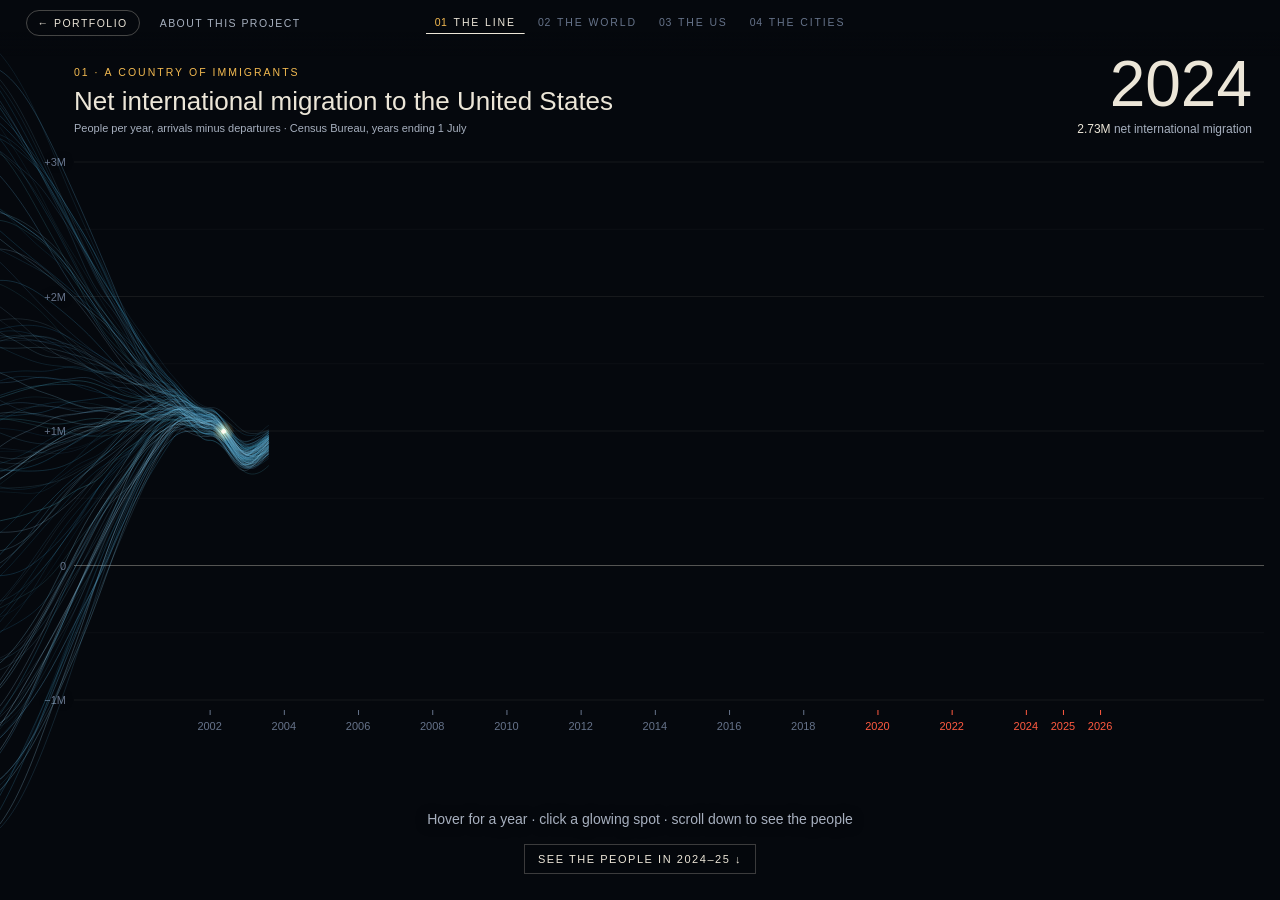
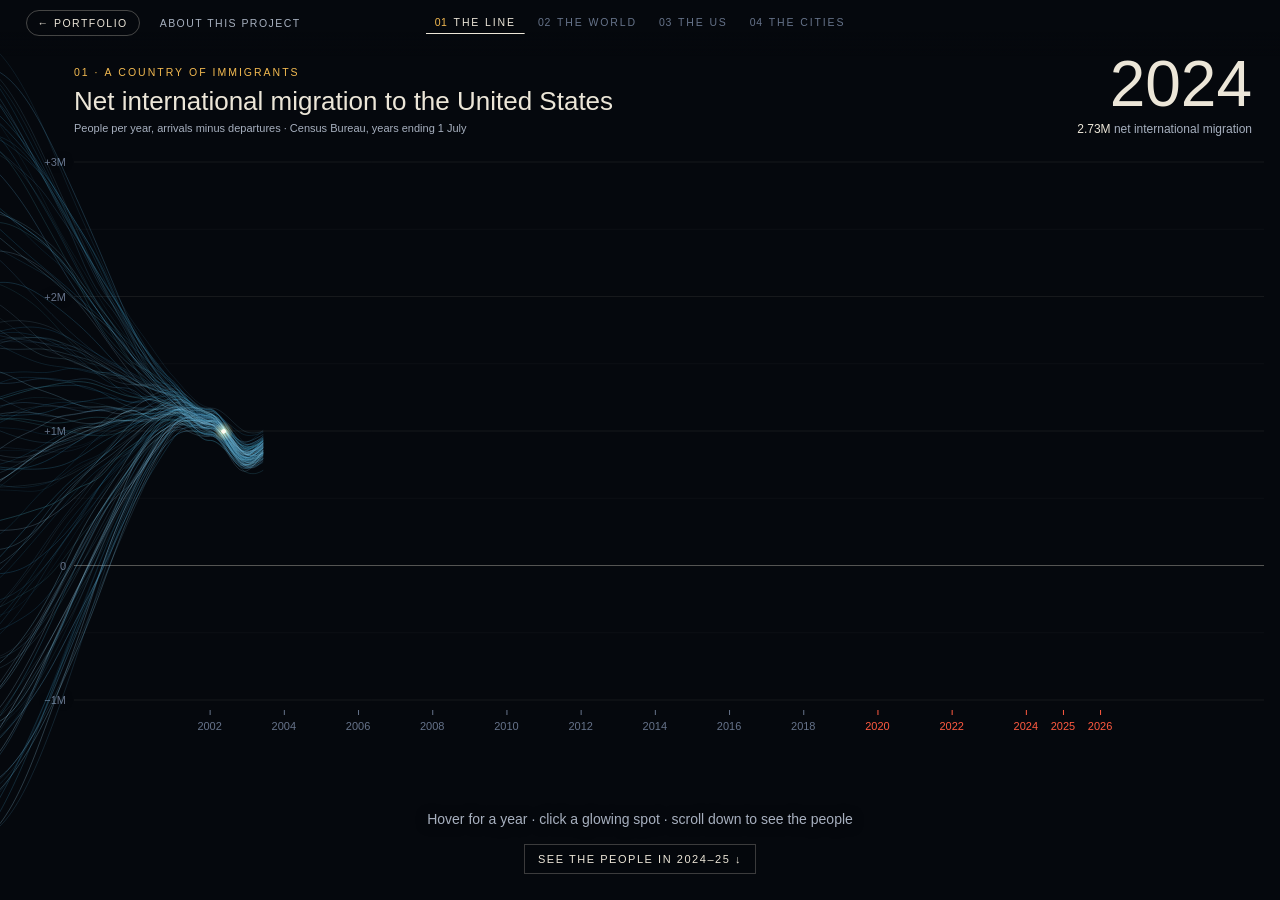
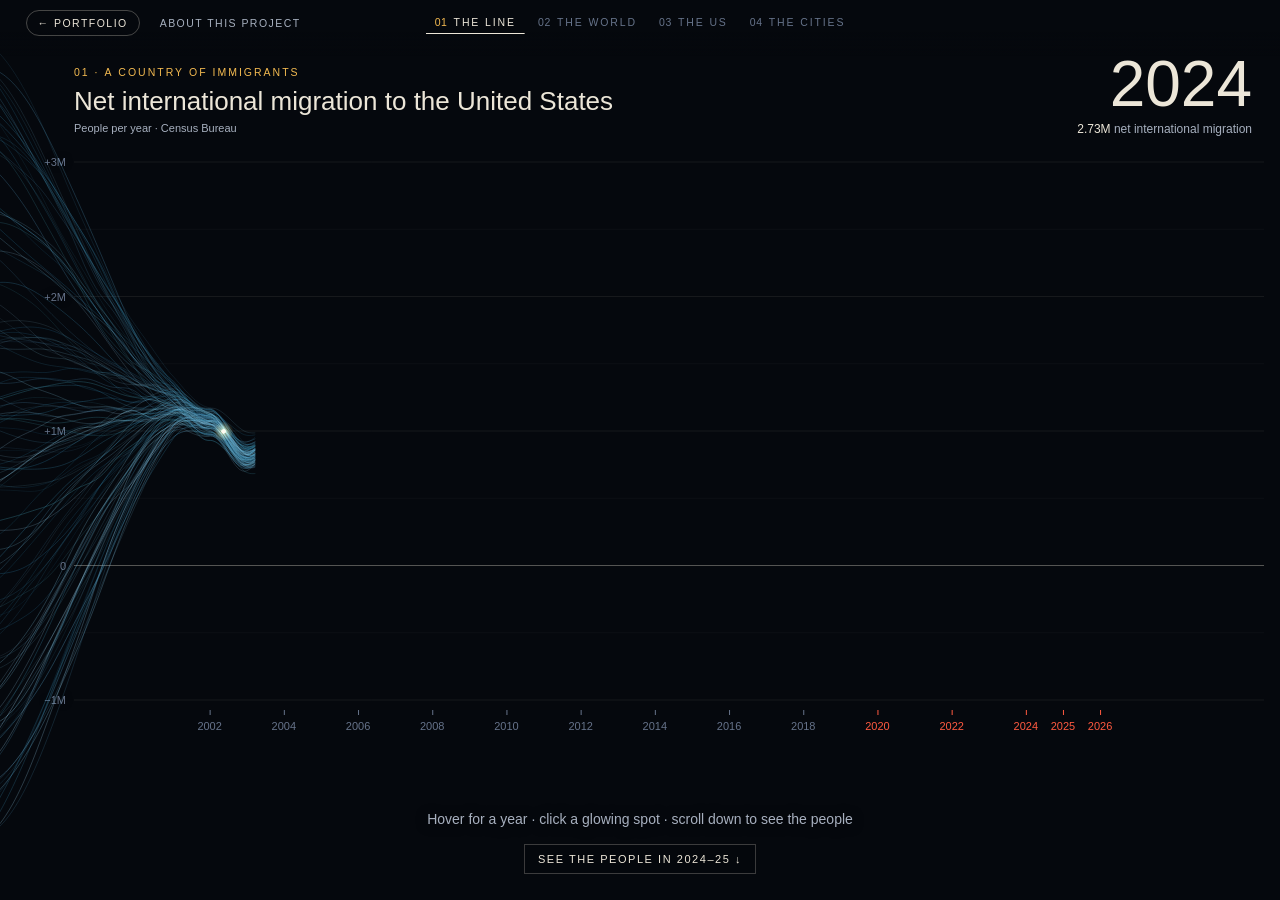
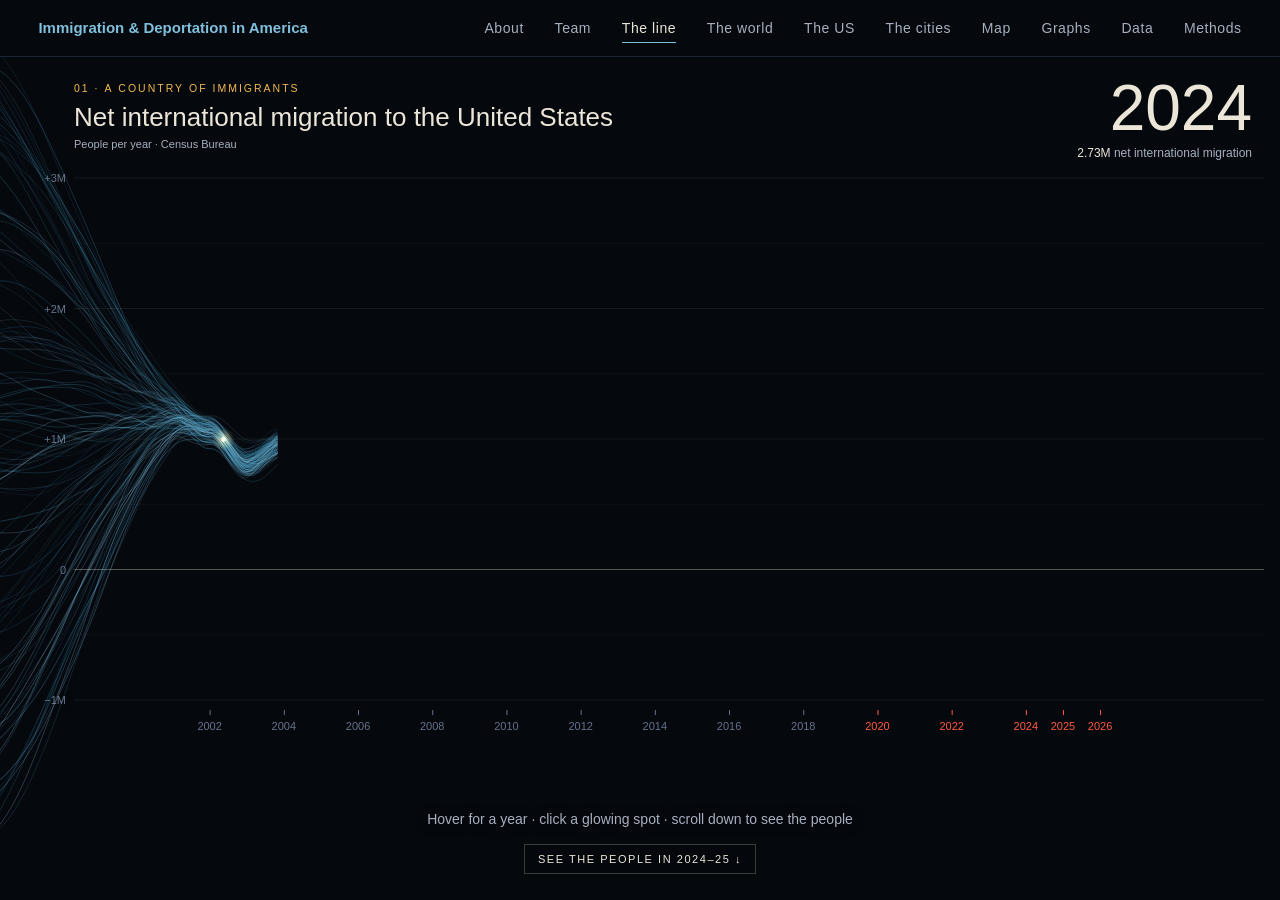
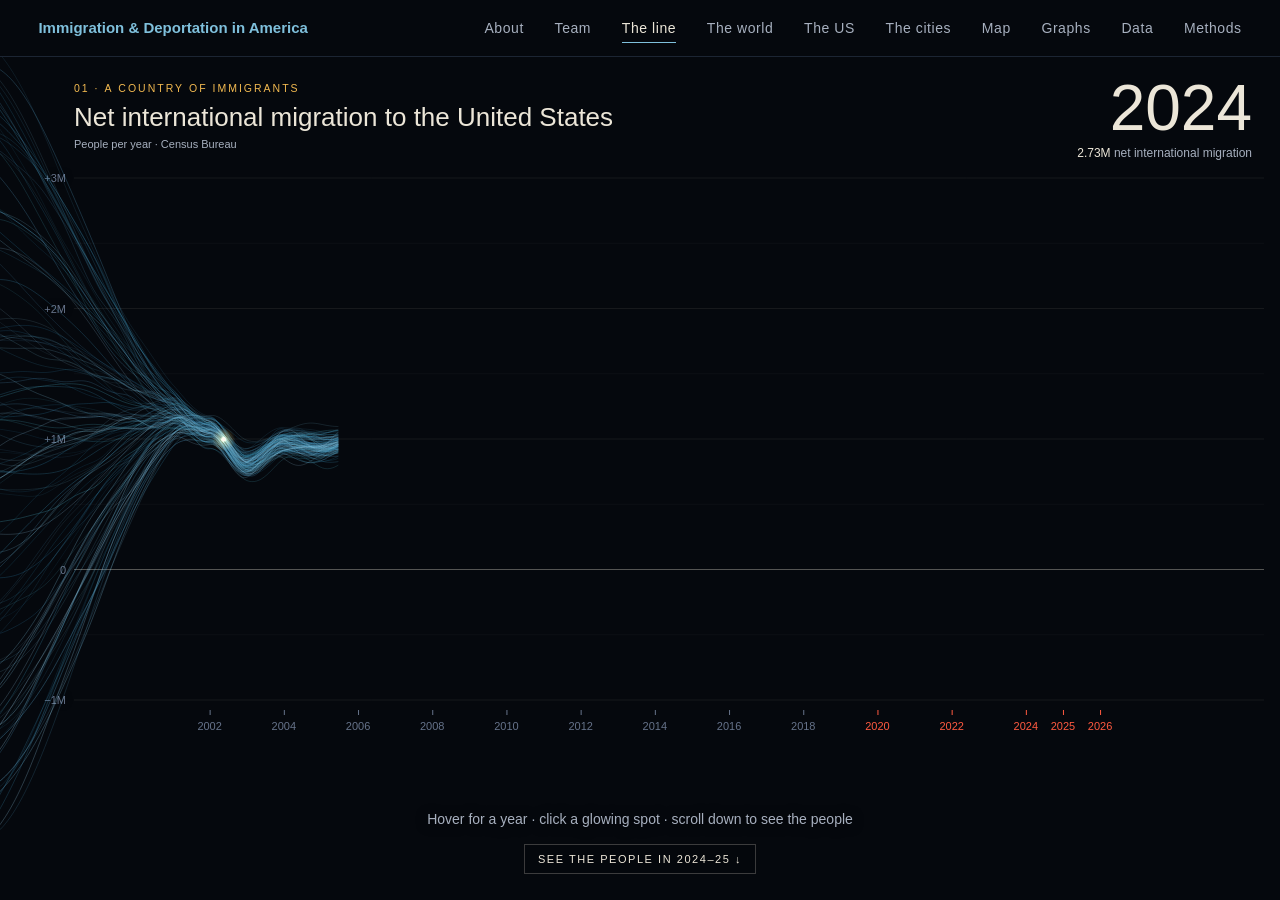
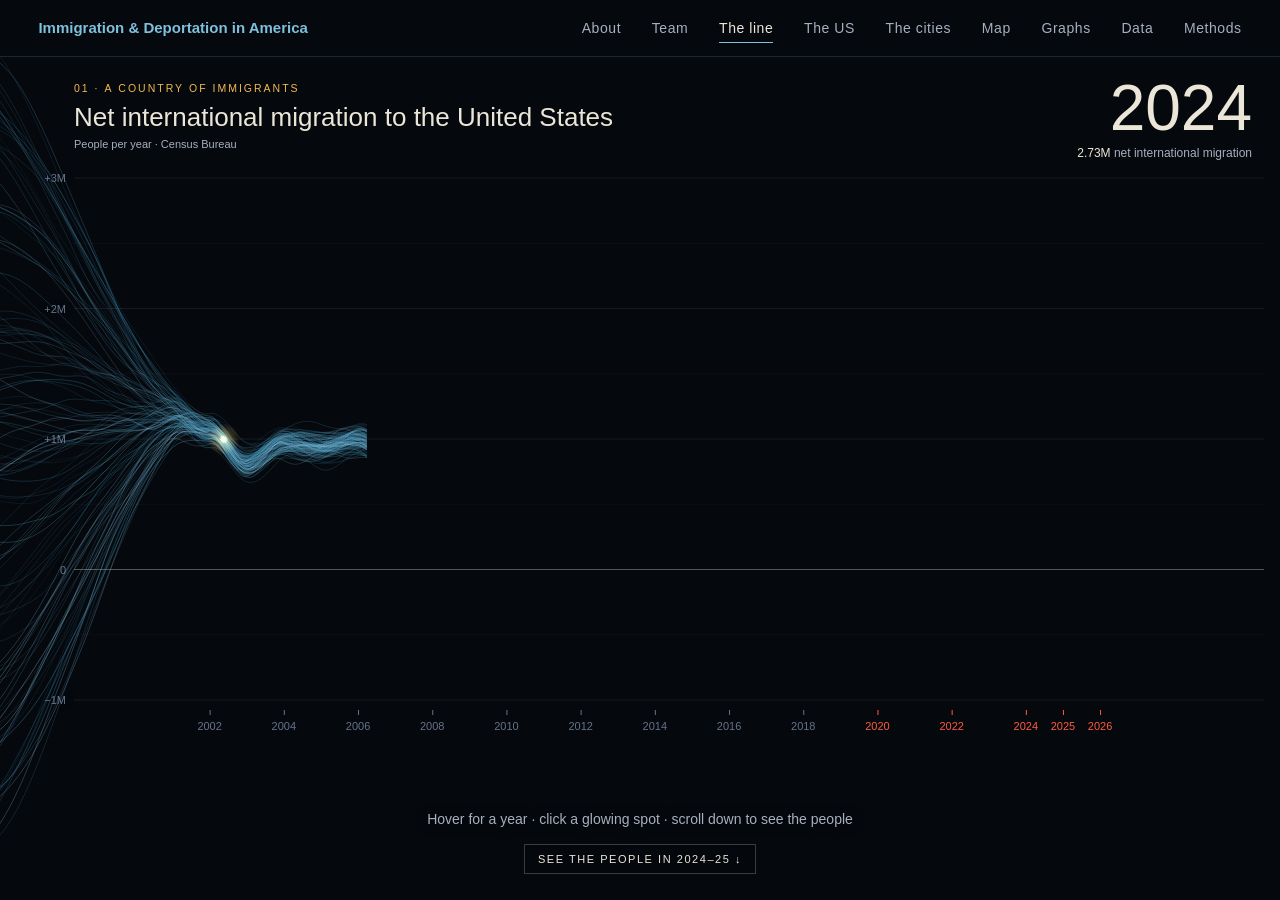
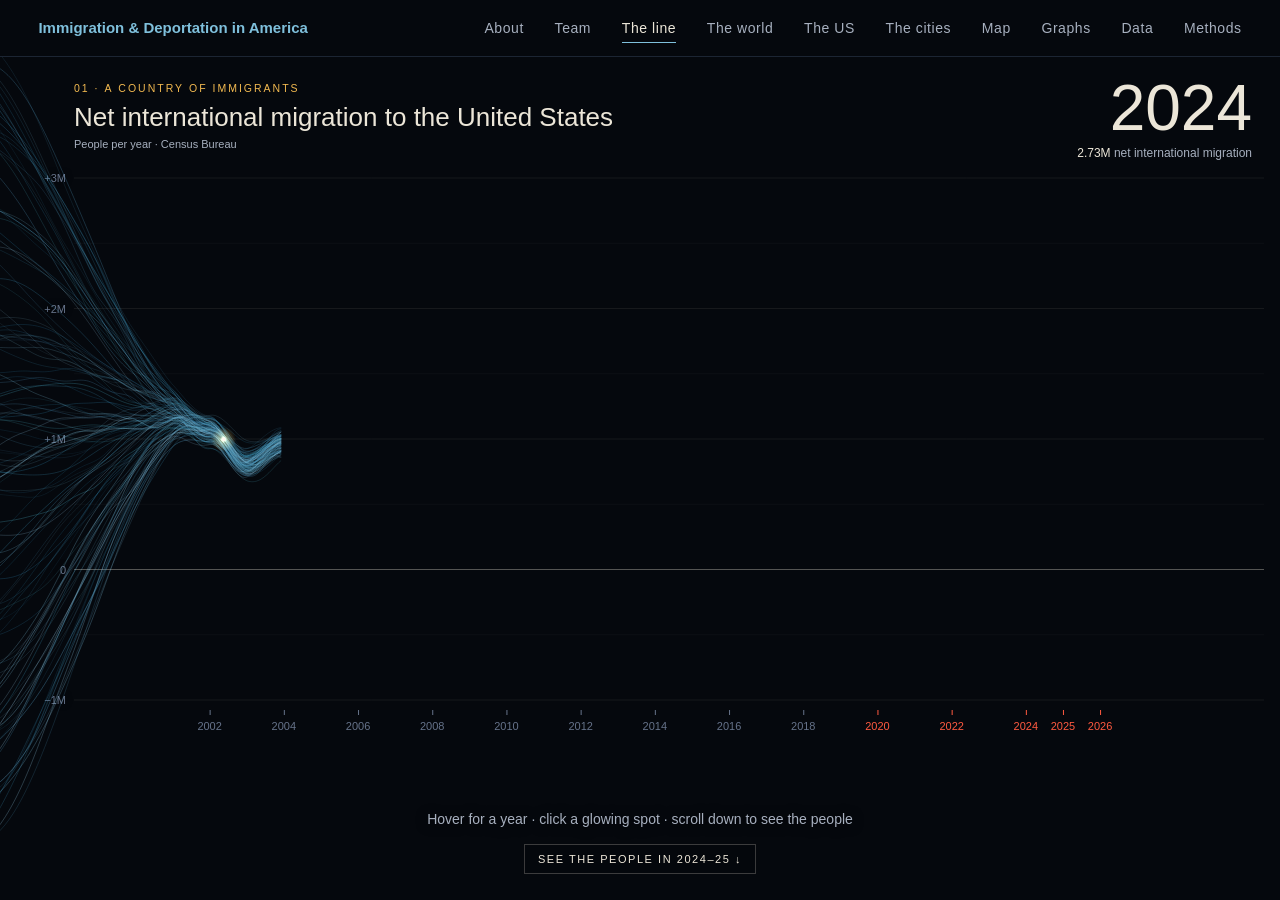
